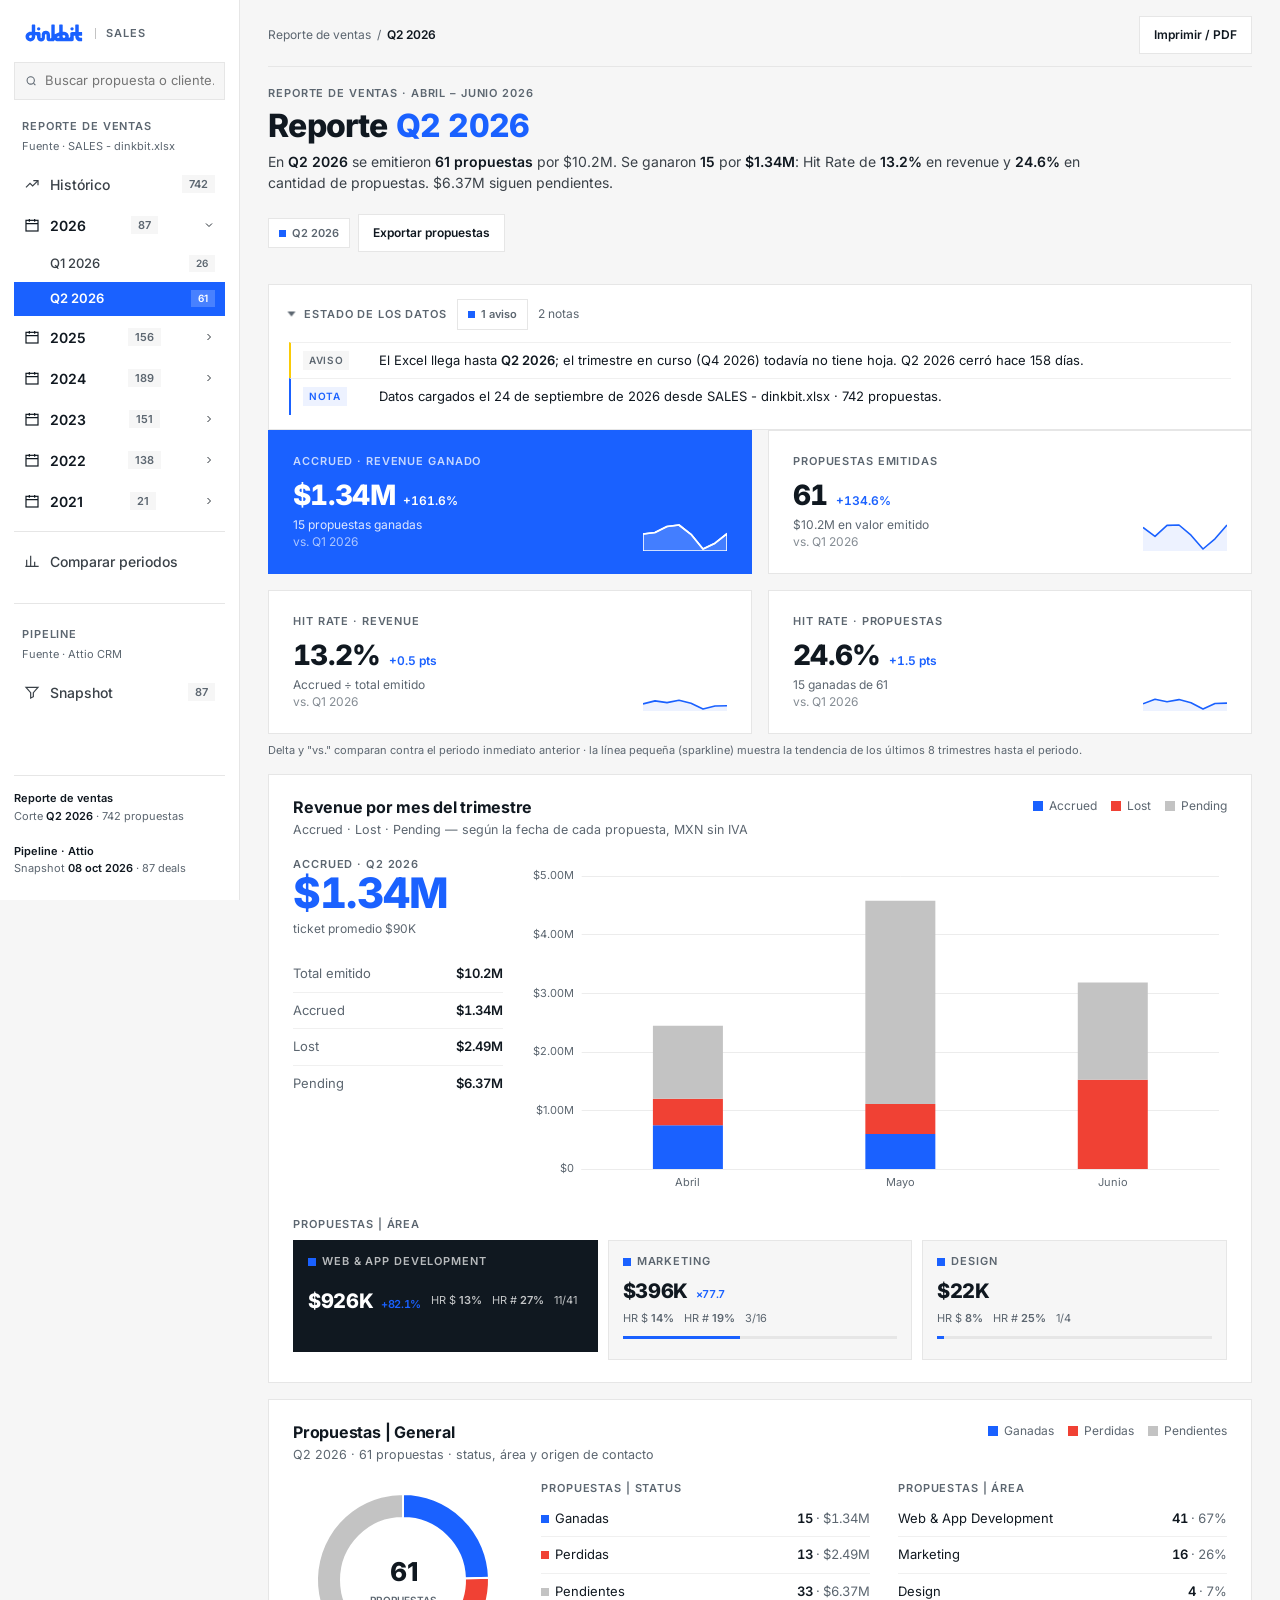
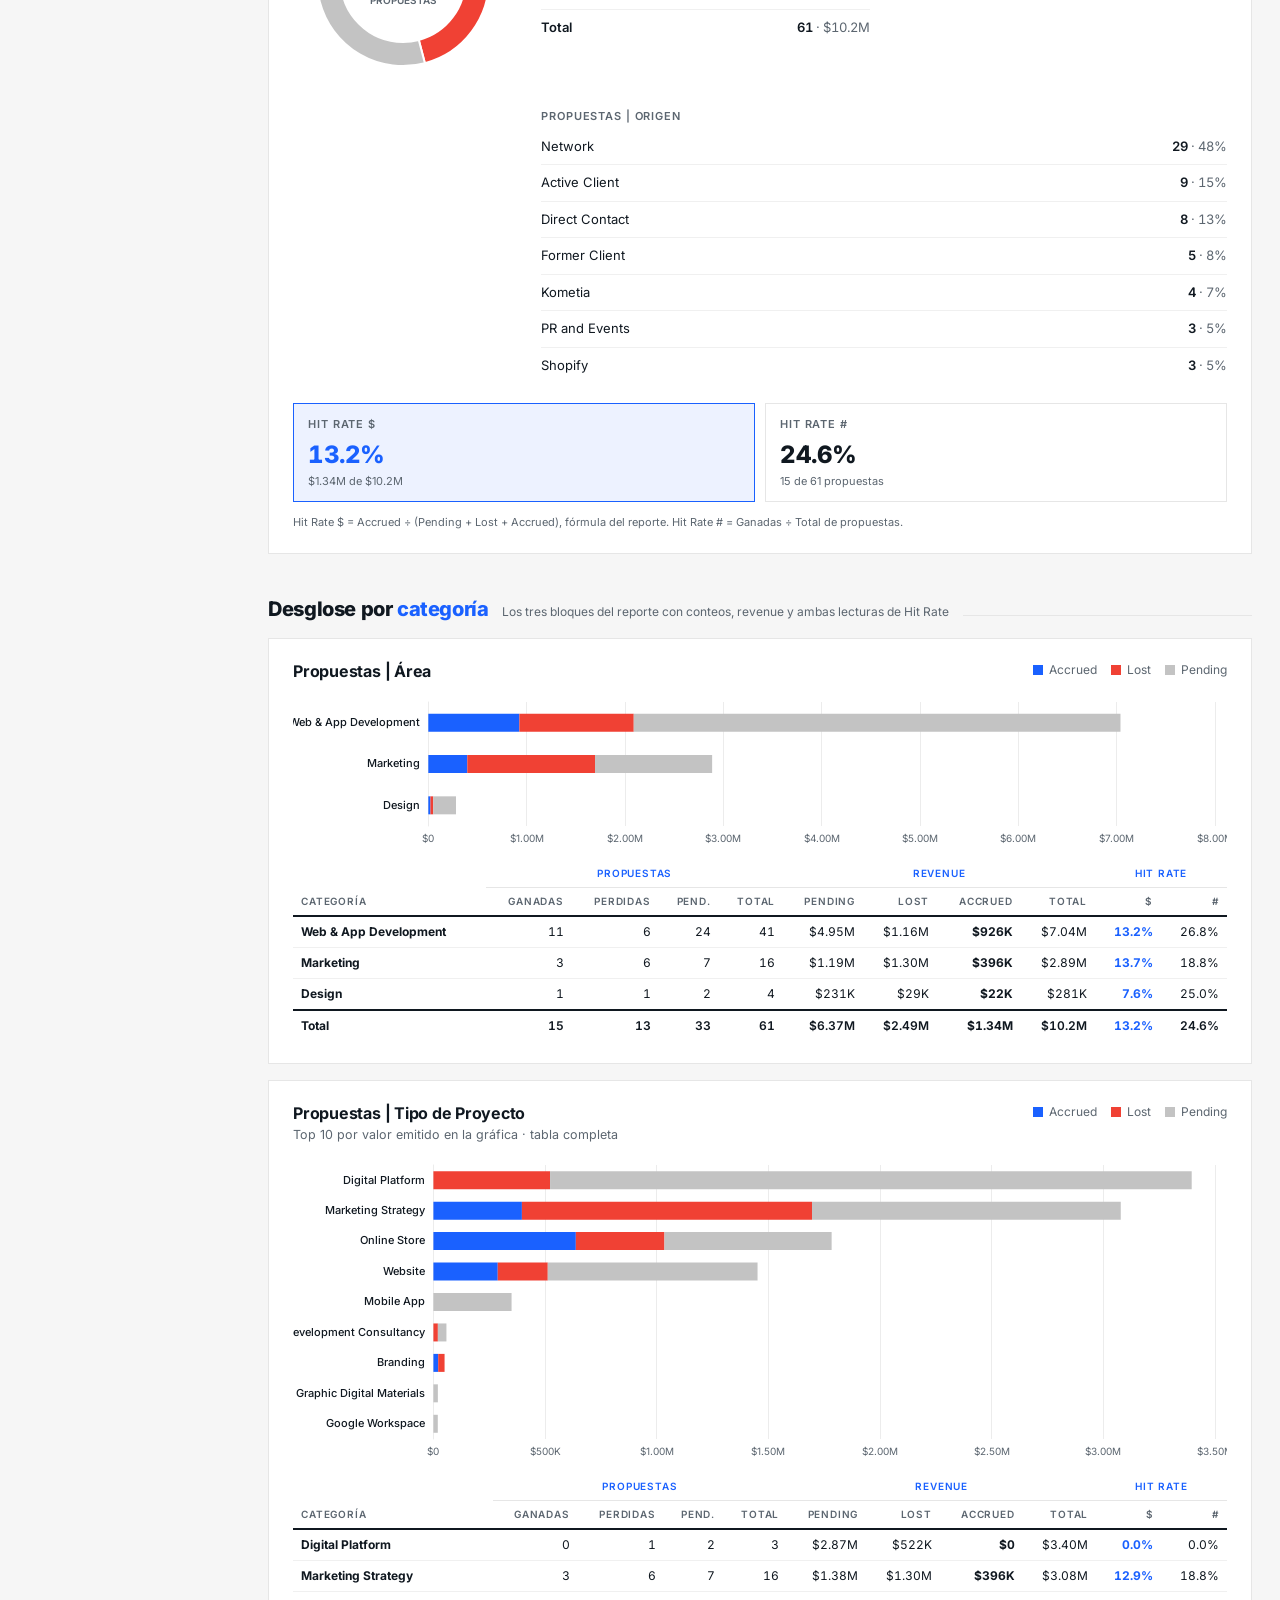
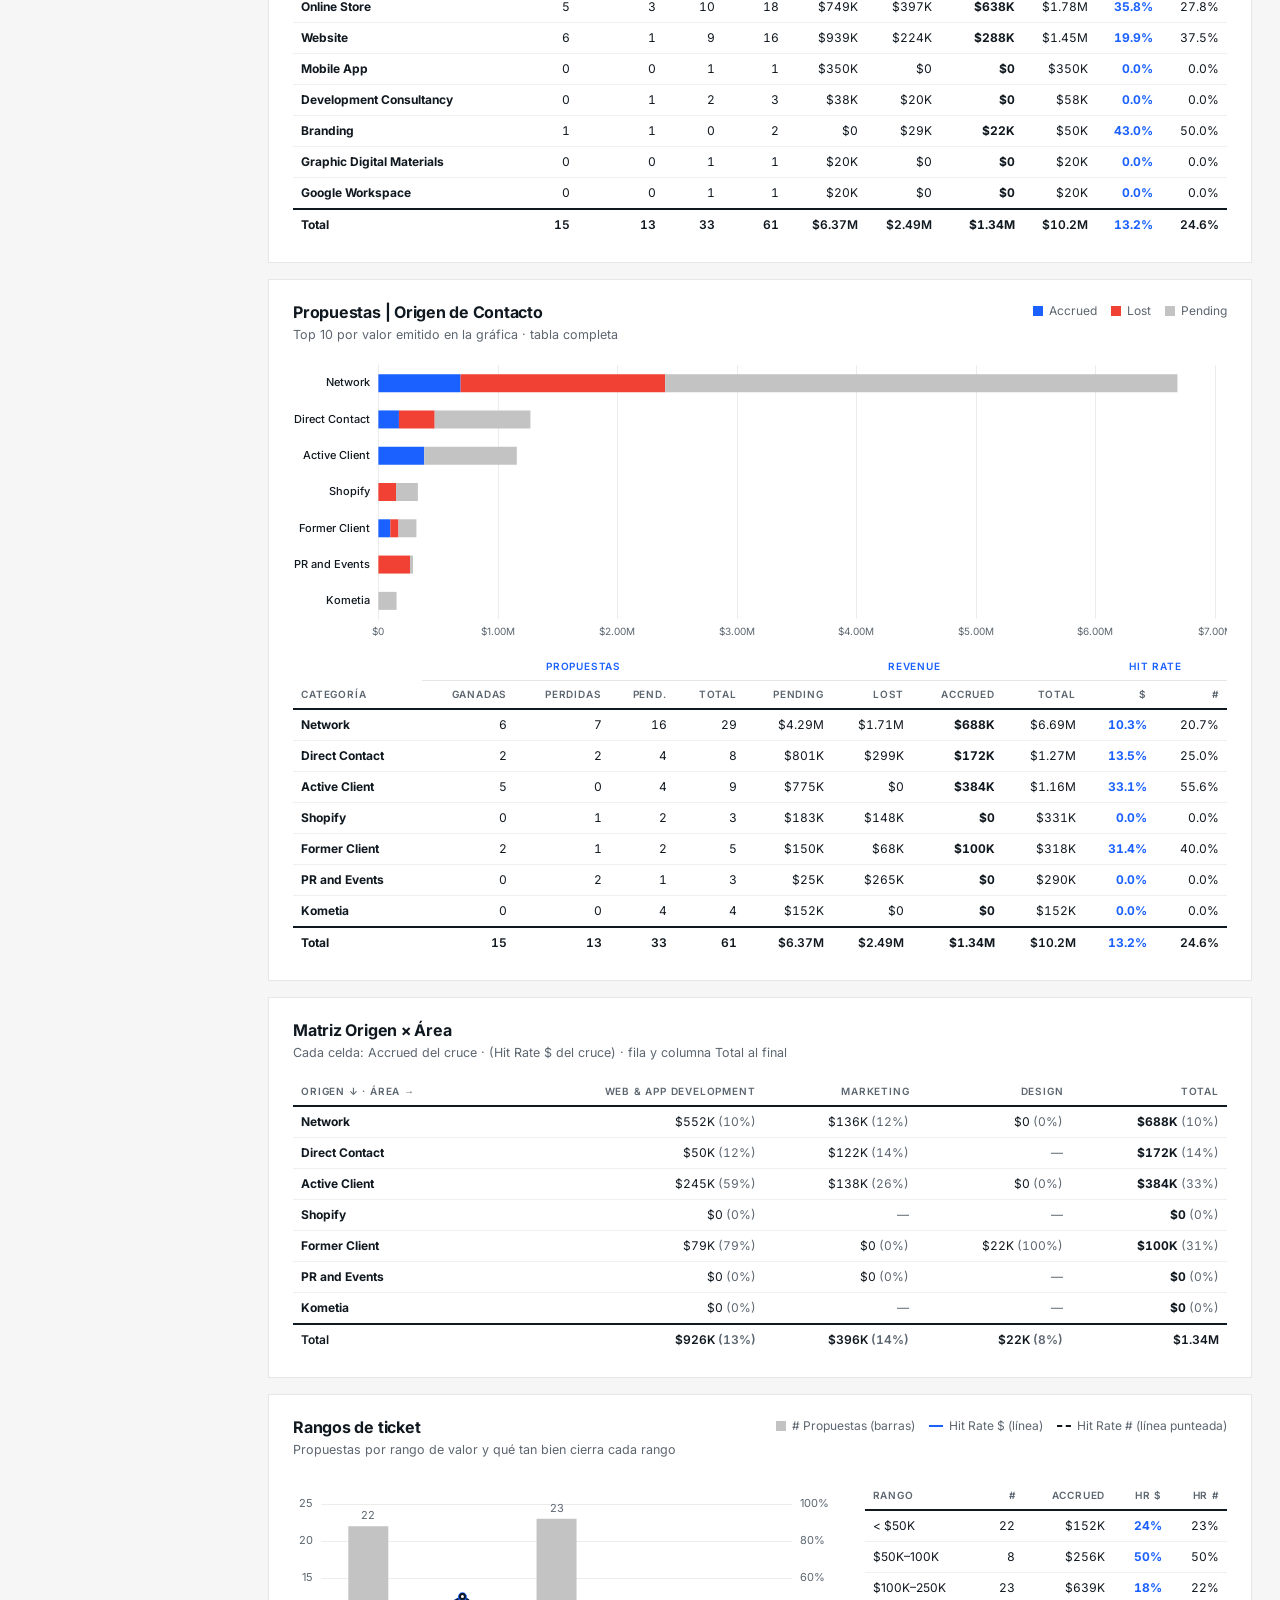
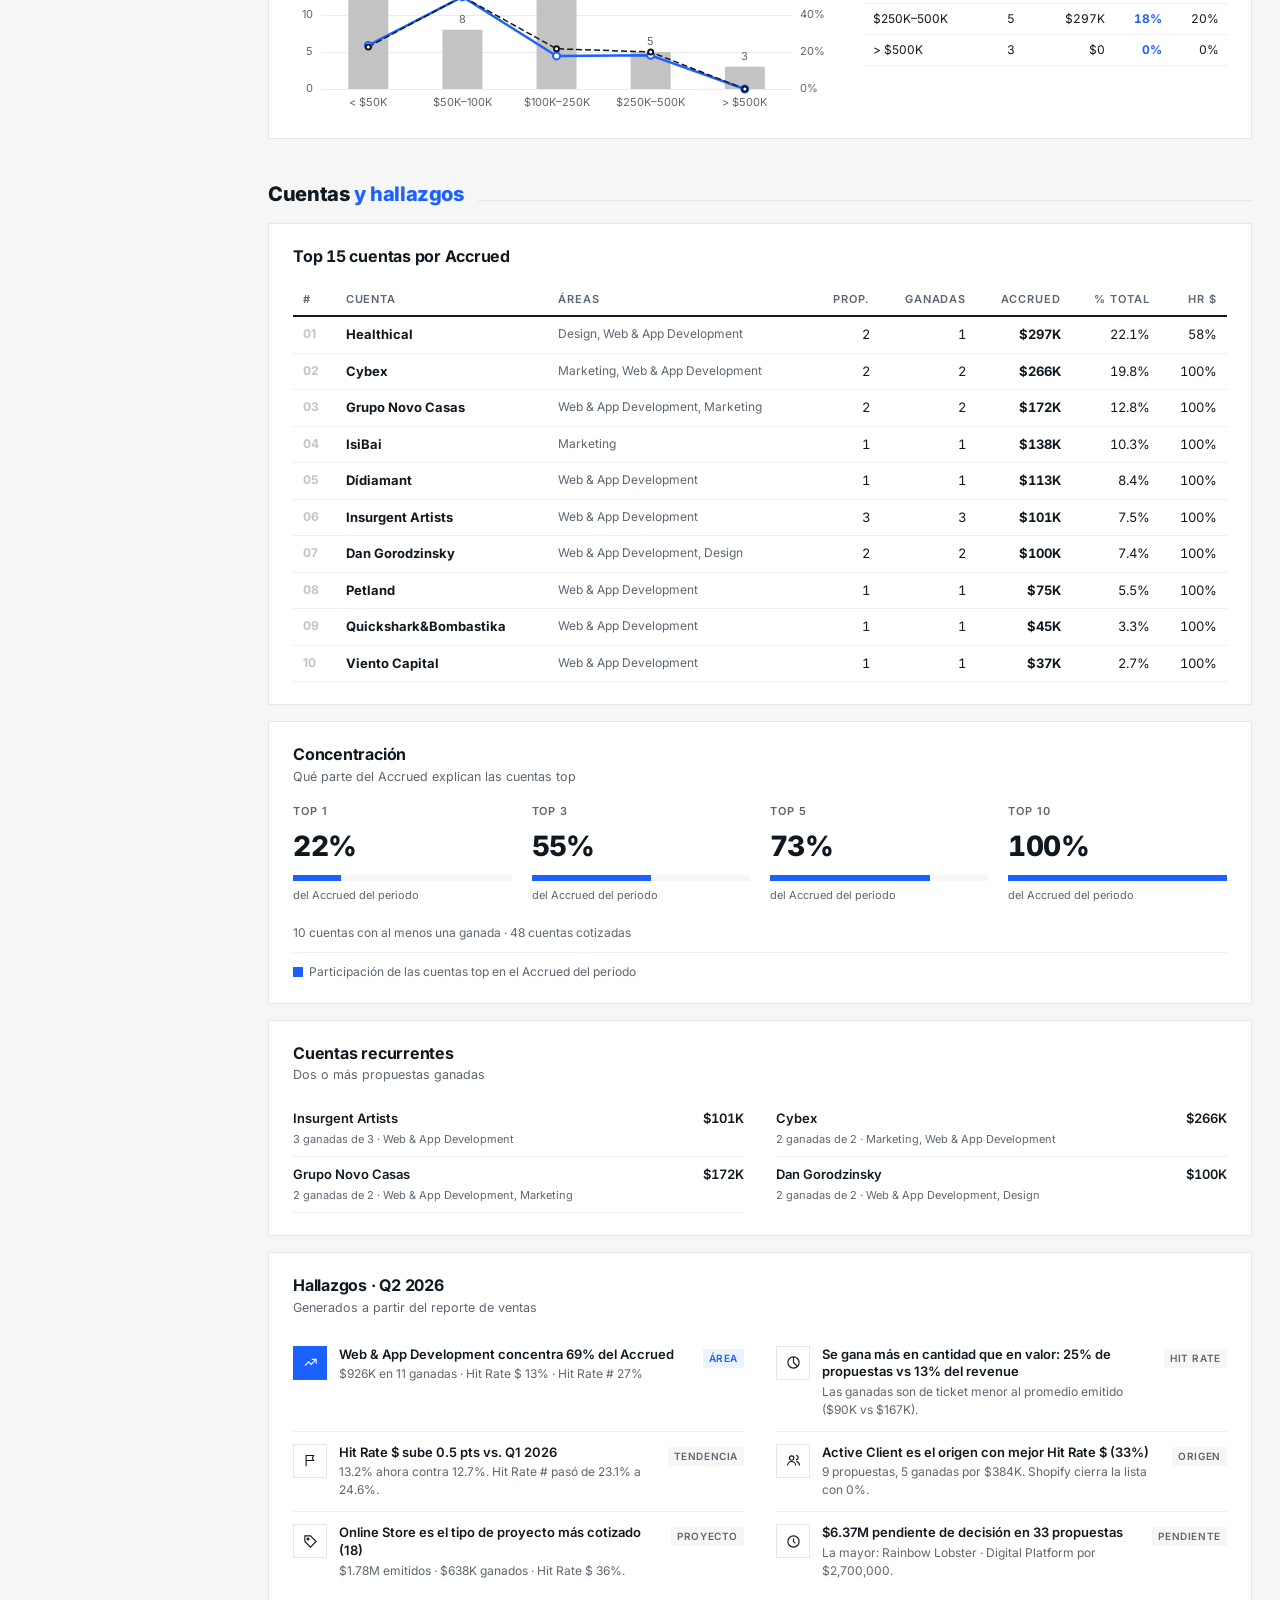
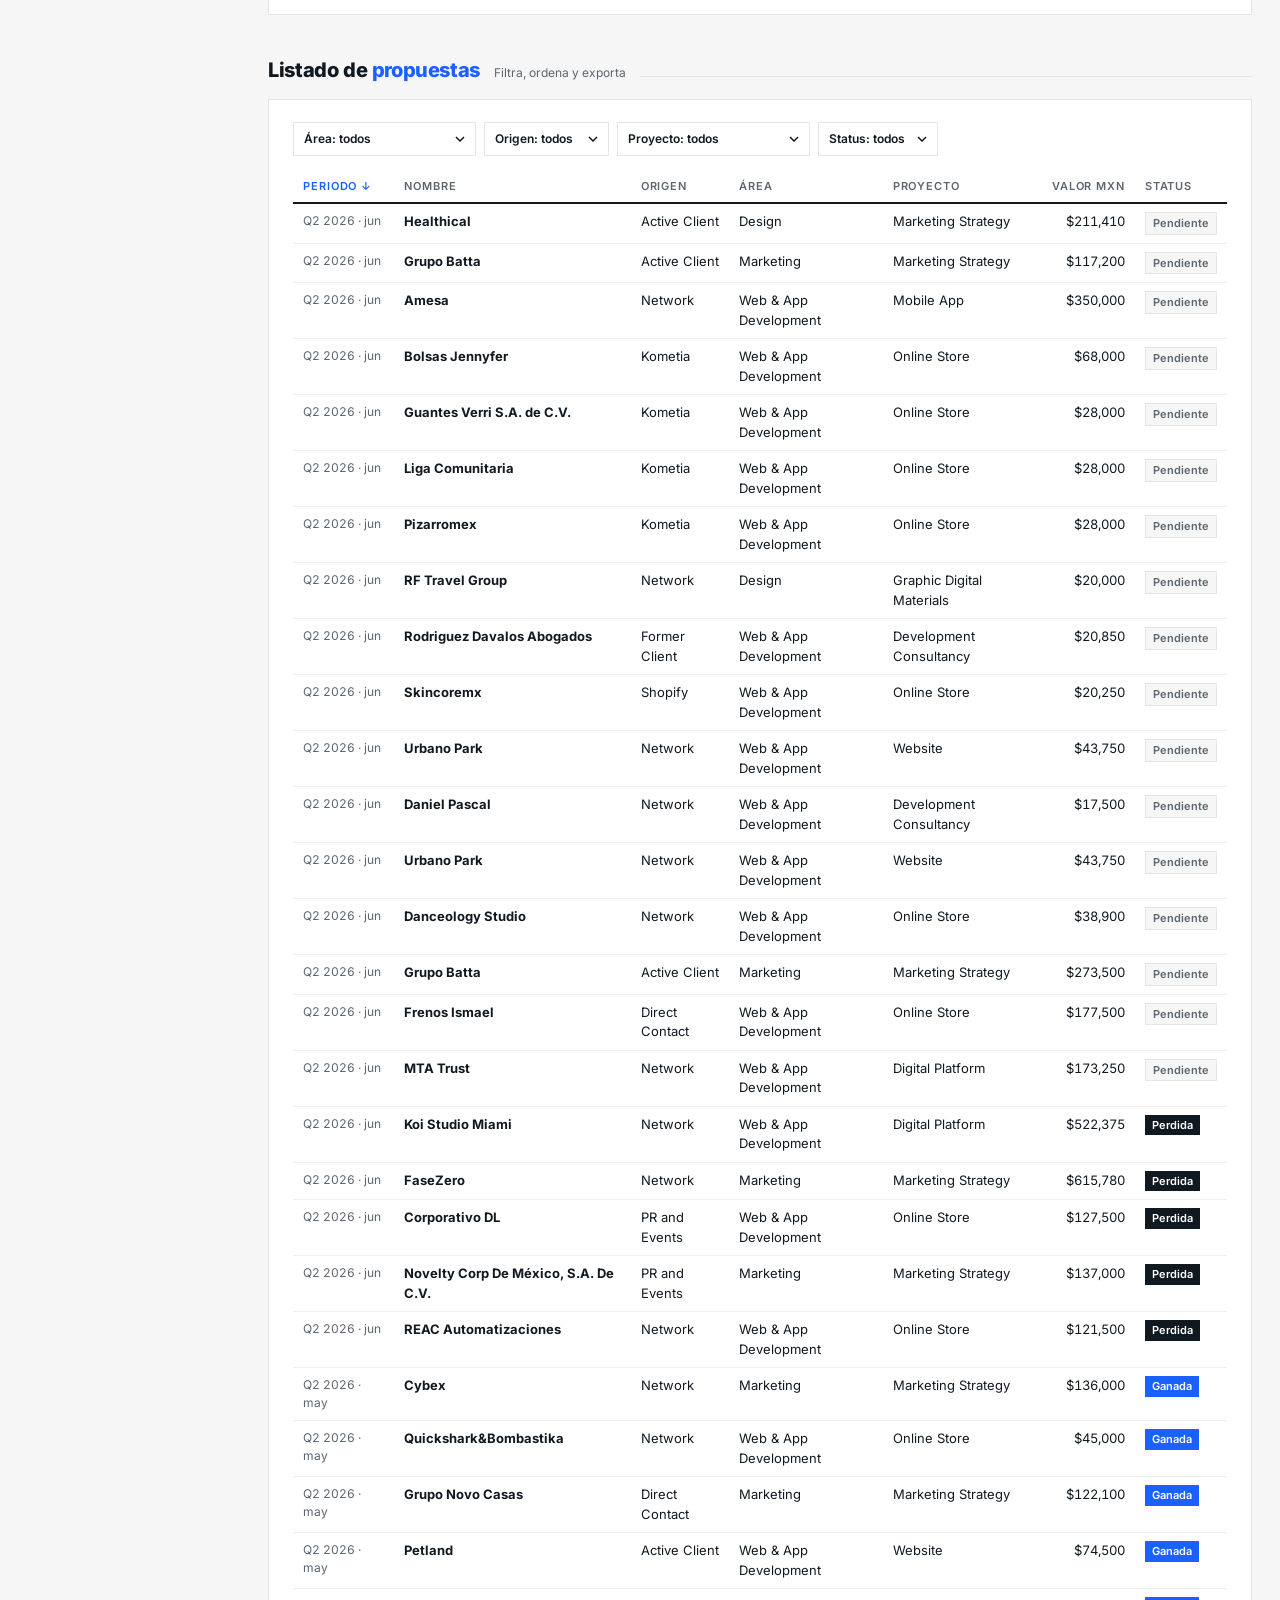
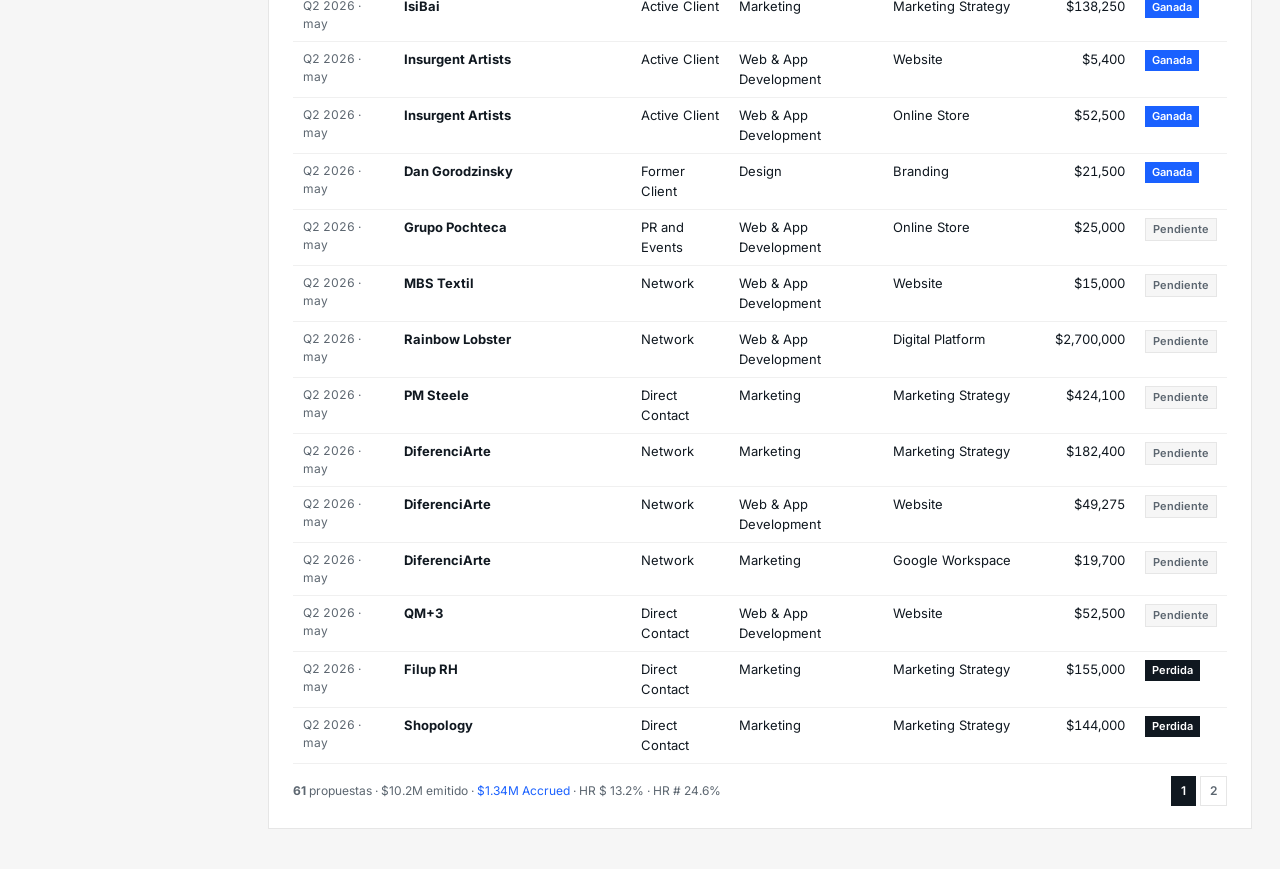
==== dinkbit-dashboard/public/index.html @ 39c9cda4 "Add files via upload" ====
<!DOCTYPE html>
<html lang="es-MX">
<head>
<meta charset="utf-8">
<meta name="viewport" content="width=device-width, initial-scale=1, viewport-fit=cover">
<title>dinkbit · Sales & New Business</title>
<meta name="robots" content="noindex, nofollow">
<script>
/*
* Licensed to the Apache Software Foundation (ASF) under one
* or more contributor license agreements.  See the NOTICE file
* distributed with this work for additional information
* regarding copyright ownership.  The ASF licenses this file
* to you under the Apache License, Version 2.0 (the
* "License"); you may not use this file except in compliance
* with the License.  You may obtain a copy of the License at
*
*   http://www.apache.org/licenses/LICENSE-2.0
*
* Unless required by applicable law or agreed to in writing,
* software distributed under the License is distributed on an
* "AS IS" BASIS, WITHOUT WARRANTIES OR CONDITIONS OF ANY
* KIND, either express or implied.  See the License for the
* specific language governing permissions and limitations
* under the License.
*/

!function(t,e){"object"==typeof exports&&"undefined"!=typeof module?e(exports):"function"==typeof define&&define.amd?define(["exports"],e):e((t="undefined"!=typeof globalThis?globalThis:t||self).echarts={})}(this,(function(t){"use strict";
/*! *****************************************************************************
    Copyright (c) Microsoft Corporation.

    Permission to use, copy, modify, and/or distribute this software for any
    purpose with or without fee is hereby granted.

    THE SOFTWARE IS PROVIDED "AS IS" AND THE AUTHOR DISCLAIMS ALL WARRANTIES WITH
    REGARD TO THIS SOFTWARE INCLUDING ALL IMPLIED WARRANTIES OF MERCHANTABILITY
    AND FITNESS. IN NO EVENT SHALL THE AUTHOR BE LIABLE FOR ANY SPECIAL, DIRECT,
    INDIRECT, OR CONSEQUENTIAL DAMAGES OR ANY DAMAGES WHATSOEVER RESULTING FROM
    LOSS OF USE, DATA OR PROFITS, WHETHER IN AN ACTION OF CONTRACT, NEGLIGENCE OR
    OTHER TORTIOUS ACTION, ARISING OUT OF OR IN CONNECTION WITH THE USE OR
    PERFORMANCE OF THIS SOFTWARE.
    ***************************************************************************** */var e=function(t,n){return e=Object.setPrototypeOf||{__proto__:[]}instanceof Array&&function(t,e){t.__proto__=e}||function(t,e){for(var n in e)Object.prototype.hasOwnProperty.call(e,n)&&(t[n]=e[n])},e(t,n)};function n(t,n){if("function"!=typeof n&&null!==n)throw new TypeError("Class extends value "+String(n)+" is not a constructor or null");function i(){this.constructor=t}e(t,n),t.prototype=null===n?Object.create(n):(i.prototype=n.prototype,new i)}var i=function(){this.firefox=!1,this.ie=!1,this.edge=!1,this.newEdge=!1,this.weChat=!1},r=new function(){this.browser=new i,this.node=!1,this.wxa=!1,this.worker=!1,this.svgSupported=!1,this.touchEventsSupported=!1,this.pointerEventsSupported=!1,this.domSupported=!1,this.transformSupported=!1,this.transform3dSupported=!1,this.hasGlobalWindow="undefined"!=typeof window};"object"==typeof wx&&"function"==typeof wx.getSystemInfoSync?(r.wxa=!0,r.touchEventsSupported=!0):"undefined"==typeof document&&"undefined"!=typeof self?r.worker=!0:"undefined"==typeof navigator||0===navigator.userAgent.indexOf("Node.js")?(r.node=!0,r.svgSupported=!0):function(t,e){var n=e.browser,i=t.match(/Firefox\/([\d.]+)/),r=t.match(/MSIE\s([\d.]+)/)||t.match(/Trident\/.+?rv:(([\d.]+))/),o=t.match(/Edge?\/([\d.]+)/),a=/micromessenger/i.test(t);i&&(n.firefox=!0,n.version=i[1]);r&&(n.ie=!0,n.version=r[1]);o&&(n.edge=!0,n.version=o[1],n.newEdge=+o[1].split(".")[0]>18);a&&(n.weChat=!0);e.svgSupported="undefined"!=typeof SVGRect,e.touchEventsSupported="ontouchstart"in window&&!n.ie&&!n.edge,e.pointerEventsSupported="onpointerdown"in window&&(n.edge||n.ie&&+n.version>=11),e.domSupported="undefined"!=typeof document;var s=document.documentElement.style;e.transform3dSupported=(n.ie&&"transition"in s||n.edge||"WebKitCSSMatrix"in window&&"m11"in new WebKitCSSMatrix||"MozPerspective"in s)&&!("OTransition"in s),e.transformSupported=e.transform3dSupported||n.ie&&+n.version>=9}(navigator.userAgent,r);var o="sans-serif",a="12px "+o;var s,l,u=function(t){var e={};if("undefined"==typeof JSON)return e;for(var n=0;n<t.length;n++){var i=String.fromCharCode(n+32),r=(t.charCodeAt(n)-20)/100;e[i]=r}return e}("007LLmW'55;N0500LLLLLLLLLL00NNNLzWW\\\\WQb\\0FWLg\\bWb\\WQ\\WrWWQ000CL5LLFLL0LL**F*gLLLL5F0LF\\FFF5.5N"),h={createCanvas:function(){return"undefined"!=typeof document&&document.createElement("canvas")},measureText:function(t,e){if(!s){var n=h.createCanvas();s=n&&n.getContext("2d")}if(s)return l!==e&&(l=s.font=e||a),s.measureText(t);t=t||"";var i=/((?:\d+)?\.?\d*)px/.exec(e=e||a),r=i&&+i[1]||12,o=0;if(e.indexOf("mono")>=0)o=r*t.length;else for(var c=0;c<t.length;c++){var p=u[t[c]];o+=null==p?r:p*r}return{width:o}},loadImage:function(t,e,n){var i=new Image;return i.onload=e,i.onerror=n,i.src=t,i}};function c(t){for(var e in h)t[e]&&(h[e]=t[e])}var p=B(["Function","RegExp","Date","Error","CanvasGradient","CanvasPattern","Image","Canvas"],(function(t,e){return t["[object "+e+"]"]=!0,t}),{}),d=B(["Int8","Uint8","Uint8Clamped","Int16","Uint16","Int32","Uint32","Float32","Float64"],(function(t,e){return t["[object "+e+"Array]"]=!0,t}),{}),f=Object.prototype.toString,g=Array.prototype,v=g.forEach,y=g.filter,m=g.slice,_=g.map,x=function(){}.constructor,w=x?x.prototype:null,b="__proto__",S=2311;function M(){return S++}function C(){for(var t=[],e=0;e<arguments.length;e++)t[e]=arguments[e];"undefined"!=typeof console&&console.error.apply(console,t)}function T(t){if(null==t||"object"!=typeof t)return t;var e=t,n=f.call(t);if("[object Array]"===n){if(!ct(t)){e=[];for(var i=0,r=t.length;i<r;i++)e[i]=T(t[i])}}else if(d[n]){if(!ct(t)){var o=t.constructor;if(o.from)e=o.from(t);else{e=new o(t.length);for(i=0,r=t.length;i<r;i++)e[i]=t[i]}}}else if(!p[n]&&!ct(t)&&!$(t))for(var a in e={},t)t.hasOwnProperty(a)&&a!==b&&(e[a]=T(t[a]));return e}function I(t,e,n){if(!j(e)||!j(t))return n?T(e):t;for(var i in e)if(e.hasOwnProperty(i)&&i!==b){var r=t[i],o=e[i];!j(o)||!j(r)||G(o)||G(r)||$(o)||$(r)||q(o)||q(r)||ct(o)||ct(r)?!n&&i in t||(t[i]=T(e[i])):I(r,o,n)}return t}function D(t,e){for(var n=t[0],i=1,r=t.length;i<r;i++)n=I(n,t[i],e);return n}function k(t,e){if(Object.assign)Object.assign(t,e);else for(var n in e)e.hasOwnProperty(n)&&n!==b&&(t[n]=e[n]);return t}function A(t,e,n){for(var i=F(e),r=0;r<i.length;r++){var o=i[r];(n?null!=e[o]:null==t[o])&&(t[o]=e[o])}return t}var P=h.createCanvas;function L(t,e){if(t){if(t.indexOf)return t.indexOf(e);for(var n=0,i=t.length;n<i;n++)if(t[n]===e)return n}return-1}function O(t,e){var n=t.prototype;function i(){}for(var r in i.prototype=e.prototype,t.prototype=new i,n)n.hasOwnProperty(r)&&(t.prototype[r]=n[r]);t.prototype.constructor=t,t.superClass=e}function R(t,e,n){if(t="prototype"in t?t.prototype:t,e="prototype"in e?e.prototype:e,Object.getOwnPropertyNames)for(var i=Object.getOwnPropertyNames(e),r=0;r<i.length;r++){var o=i[r];"constructor"!==o&&(n?null!=e[o]:null==t[o])&&(t[o]=e[o])}else A(t,e,n)}function N(t){return!!t&&("string"!=typeof t&&"number"==typeof t.length)}function z(t,e,n){if(t&&e)if(t.forEach&&t.forEach===v)t.forEach(e,n);else if(t.length===+t.length)for(var i=0,r=t.length;i<r;i++)e.call(n,t[i],i,t);else for(var o in t)t.hasOwnProperty(o)&&e.call(n,t[o],o,t)}function E(t,e,n){if(!t)return[];if(!e)return ot(t);if(t.map&&t.map===_)return t.map(e,n);for(var i=[],r=0,o=t.length;r<o;r++)i.push(e.call(n,t[r],r,t));return i}function B(t,e,n,i){if(t&&e){for(var r=0,o=t.length;r<o;r++)n=e.call(i,n,t[r],r,t);return n}}function V(t,e,n){if(!t)return[];if(!e)return ot(t);if(t.filter&&t.filter===y)return t.filter(e,n);for(var i=[],r=0,o=t.length;r<o;r++)e.call(n,t[r],r,t)&&i.push(t[r]);return i}function F(t){if(!t)return[];if(Object.keys)return Object.keys(t);var e=[];for(var n in t)t.hasOwnProperty(n)&&e.push(n);return e}var H=w&&U(w.bind)?w.call.bind(w.bind):function(t,e){for(var n=[],i=2;i<arguments.length;i++)n[i-2]=arguments[i];return function(){return t.apply(e,n.concat(m.call(arguments)))}};function W(t){for(var e=[],n=1;n<arguments.length;n++)e[n-1]=arguments[n];return function(){return t.apply(this,e.concat(m.call(arguments)))}}function G(t){return Array.isArray?Array.isArray(t):"[object Array]"===f.call(t)}function U(t){return"function"==typeof t}function Z(t){return"string"==typeof t}function Y(t){return"[object String]"===f.call(t)}function X(t){return"number"==typeof t}function j(t){var e=typeof t;return"function"===e||!!t&&"object"===e}function q(t){return!!p[f.call(t)]}function K(t){return!!d[f.call(t)]}function $(t){return"object"==typeof t&&"number"==typeof t.nodeType&&"object"==typeof t.ownerDocument}function Q(t){return null!=t.colorStops}function J(t){return null!=t.image}function tt(t){return"[object RegExp]"===f.call(t)}function et(t){return t!=t}function nt(){for(var t=[],e=0;e<arguments.length;e++)t[e]=arguments[e];for(var n=0,i=t.length;n<i;n++)if(null!=t[n])return t[n]}function it(t,e){return null!=t?t:e}function rt(t,e,n){return null!=t?t:null!=e?e:n}function ot(t){for(var e=[],n=1;n<arguments.length;n++)e[n-1]=arguments[n];return m.apply(t,e)}function at(t){if("number"==typeof t)return[t,t,t,t];var e=t.length;return 2===e?[t[0],t[1],t[0],t[1]]:3===e?[t[0],t[1],t[2],t[1]]:t}function st(t,e){if(!t)throw new Error(e)}function lt(t){return null==t?null:"function"==typeof t.trim?t.trim():t.replace(/^[\s\uFEFF\xA0]+|[\s\uFEFF\xA0]+$/g,"")}var ut="__ec_primitive__";function ht(t){t[ut]=!0}function ct(t){return t[ut]}var pt=function(){function t(){this.data={}}return t.prototype.delete=function(t){var e=this.has(t);return e&&delete this.data[t],e},t.prototype.has=function(t){return this.data.hasOwnProperty(t)},t.prototype.get=function(t){return this.data[t]},t.prototype.set=function(t,e){return this.data[t]=e,this},t.prototype.keys=function(){return F(this.data)},t.prototype.forEach=function(t){var e=this.data;for(var n in e)e.hasOwnProperty(n)&&t(e[n],n)},t}(),dt="function"==typeof Map;var ft=function(){function t(e){var n=G(e);this.data=dt?new Map:new pt;var i=this;function r(t,e){n?i.set(t,e):i.set(e,t)}e instanceof t?e.each(r):e&&z(e,r)}return t.prototype.hasKey=function(t){return this.data.has(t)},t.prototype.get=function(t){return this.data.get(t)},t.prototype.set=function(t,e){return this.data.set(t,e),e},t.prototype.each=function(t,e){this.data.forEach((function(n,i){t.call(e,n,i)}))},t.prototype.keys=function(){var t=this.data.keys();return dt?Array.from(t):t},t.prototype.removeKey=function(t){this.data.delete(t)},t}();function gt(t){return new ft(t)}function vt(t,e){for(var n=new t.constructor(t.length+e.length),i=0;i<t.length;i++)n[i]=t[i];var r=t.length;for(i=0;i<e.length;i++)n[i+r]=e[i];return n}function yt(t,e){var n;if(Object.create)n=Object.create(t);else{var i=function(){};i.prototype=t,n=new i}return e&&k(n,e),n}function mt(t){var e=t.style;e.webkitUserSelect="none",e.userSelect="none",e.webkitTapHighlightColor="rgba(0,0,0,0)",e["-webkit-touch-callout"]="none"}function _t(t,e){return t.hasOwnProperty(e)}function xt(){}var wt=180/Math.PI,bt=Object.freeze({__proto__:null,guid:M,logError:C,clone:T,merge:I,mergeAll:D,extend:k,defaults:A,createCanvas:P,indexOf:L,inherits:O,mixin:R,isArrayLike:N,each:z,map:E,reduce:B,filter:V,find:function(t,e,n){if(t&&e)for(var i=0,r=t.length;i<r;i++)if(e.call(n,t[i],i,t))return t[i]},keys:F,bind:H,curry:W,isArray:G,isFunction:U,isString:Z,isStringSafe:Y,isNumber:X,isObject:j,isBuiltInObject:q,isTypedArray:K,isDom:$,isGradientObject:Q,isImagePatternObject:J,isRegExp:tt,eqNaN:et,retrieve:nt,retrieve2:it,retrieve3:rt,slice:ot,normalizeCssArray:at,assert:st,trim:lt,setAsPrimitive:ht,isPrimitive:ct,HashMap:ft,createHashMap:gt,concatArray:vt,createObject:yt,disableUserSelect:mt,hasOwn:_t,noop:xt,RADIAN_TO_DEGREE:wt});function St(t,e){return null==t&&(t=0),null==e&&(e=0),[t,e]}function Mt(t){return[t[0],t[1]]}function Ct(t,e,n){return t[0]=e[0]+n[0],t[1]=e[1]+n[1],t}function Tt(t,e,n){return t[0]=e[0]-n[0],t[1]=e[1]-n[1],t}function It(t){return Math.sqrt(kt(t))}var Dt=It;function kt(t){return t[0]*t[0]+t[1]*t[1]}var At=kt;function Pt(t,e,n){return t[0]=e[0]*n,t[1]=e[1]*n,t}function Lt(t,e){var n=It(e);return 0===n?(t[0]=0,t[1]=0):(t[0]=e[0]/n,t[1]=e[1]/n),t}function Ot(t,e){return Math.sqrt((t[0]-e[0])*(t[0]-e[0])+(t[1]-e[1])*(t[1]-e[1]))}var Rt=Ot;function Nt(t,e){return(t[0]-e[0])*(t[0]-e[0])+(t[1]-e[1])*(t[1]-e[1])}var zt=Nt;function Et(t,e,n,i){return t[0]=e[0]+i*(n[0]-e[0]),t[1]=e[1]+i*(n[1]-e[1]),t}function Bt(t,e,n){var i=e[0],r=e[1];return t[0]=n[0]*i+n[2]*r+n[4],t[1]=n[1]*i+n[3]*r+n[5],t}function Vt(t,e,n){return t[0]=Math.min(e[0],n[0]),t[1]=Math.min(e[1],n[1]),t}function Ft(t,e,n){return t[0]=Math.max(e[0],n[0]),t[1]=Math.max(e[1],n[1]),t}var Ht=Object.freeze({__proto__:null,create:St,copy:function(t,e){return t[0]=e[0],t[1]=e[1],t},clone:Mt,set:function(t,e,n){return t[0]=e,t[1]=n,t},add:Ct,scaleAndAdd:function(t,e,n,i){return t[0]=e[0]+n[0]*i,t[1]=e[1]+n[1]*i,t},sub:Tt,len:It,length:Dt,lenSquare:kt,lengthSquare:At,mul:function(t,e,n){return t[0]=e[0]*n[0],t[1]=e[1]*n[1],t},div:function(t,e,n){return t[0]=e[0]/n[0],t[1]=e[1]/n[1],t},dot:function(t,e){return t[0]*e[0]+t[1]*e[1]},scale:Pt,normalize:Lt,distance:Ot,dist:Rt,distanceSquare:Nt,distSquare:zt,negate:function(t,e){return t[0]=-e[0],t[1]=-e[1],t},lerp:Et,applyTransform:Bt,min:Vt,max:Ft}),Wt=function(t,e){this.target=t,this.topTarget=e&&e.topTarget},Gt=function(){function t(t){this.handler=t,t.on("mousedown",this._dragStart,this),t.on("mousemove",this._drag,this),t.on("mouseup",this._dragEnd,this)}return t.prototype._dragStart=function(t){for(var e=t.target;e&&!e.draggable;)e=e.parent||e.__hostTarget;e&&(this._draggingTarget=e,e.dragging=!0,this._x=t.offsetX,this._y=t.offsetY,this.handler.dispatchToElement(new Wt(e,t),"dragstart",t.event))},t.prototype._drag=function(t){var e=this._draggingTarget;if(e){var n=t.offsetX,i=t.offsetY,r=n-this._x,o=i-this._y;this._x=n,this._y=i,e.drift(r,o,t),this.handler.dispatchToElement(new Wt(e,t),"drag",t.event);var a=this.handler.findHover(n,i,e).target,s=this._dropTarget;this._dropTarget=a,e!==a&&(s&&a!==s&&this.handler.dispatchToElement(new Wt(s,t),"dragleave",t.event),a&&a!==s&&this.handler.dispatchToElement(new Wt(a,t),"dragenter",t.event))}},t.prototype._dragEnd=function(t){var e=this._draggingTarget;e&&(e.dragging=!1),this.handler.dispatchToElement(new Wt(e,t),"dragend",t.event),this._dropTarget&&this.handler.dispatchToElement(new Wt(this._dropTarget,t),"drop",t.event),this._draggingTarget=null,this._dropTarget=null},t}(),Ut=function(){function t(t){t&&(this._$eventProcessor=t)}return t.prototype.on=function(t,e,n,i){this._$handlers||(this._$handlers={});var r=this._$handlers;if("function"==typeof e&&(i=n,n=e,e=null),!n||!t)return this;var o=this._$eventProcessor;null!=e&&o&&o.normalizeQuery&&(e=o.normalizeQuery(e)),r[t]||(r[t]=[]);for(var a=0;a<r[t].length;a++)if(r[t][a].h===n)return this;var s={h:n,query:e,ctx:i||this,callAtLast:n.zrEventfulCallAtLast},l=r[t].length-1,u=r[t][l];return u&&u.callAtLast?r[t].splice(l,0,s):r[t].push(s),this},t.prototype.isSilent=function(t){var e=this._$handlers;return!e||!e[t]||!e[t].length},t.prototype.off=function(t,e){var n=this._$handlers;if(!n)return this;if(!t)return this._$handlers={},this;if(e){if(n[t]){for(var i=[],r=0,o=n[t].length;r<o;r++)n[t][r].h!==e&&i.push(n[t][r]);n[t]=i}n[t]&&0===n[t].length&&delete n[t]}else delete n[t];return this},t.prototype.trigger=function(t){for(var e=[],n=1;n<arguments.length;n++)e[n-1]=arguments[n];if(!this._$handlers)return this;var i=this._$handlers[t],r=this._$eventProcessor;if(i)for(var o=e.length,a=i.length,s=0;s<a;s++){var l=i[s];if(!r||!r.filter||null==l.query||r.filter(t,l.query))switch(o){case 0:l.h.call(l.ctx);break;case 1:l.h.call(l.ctx,e[0]);break;case 2:l.h.call(l.ctx,e[0],e[1]);break;default:l.h.apply(l.ctx,e)}}return r&&r.afterTrigger&&r.afterTrigger(t),this},t.prototype.triggerWithContext=function(t){for(var e=[],n=1;n<arguments.length;n++)e[n-1]=arguments[n];if(!this._$handlers)return this;var i=this._$handlers[t],r=this._$eventProcessor;if(i)for(var o=e.length,a=e[o-1],s=i.length,l=0;l<s;l++){var u=i[l];if(!r||!r.filter||null==u.query||r.filter(t,u.query))switch(o){case 0:u.h.call(a);break;case 1:u.h.call(a,e[0]);break;case 2:u.h.call(a,e[0],e[1]);break;default:u.h.apply(a,e.slice(1,o-1))}}return r&&r.afterTrigger&&r.afterTrigger(t),this},t}(),Zt=Math.log(2);function Yt(t,e,n,i,r,o){var a=i+"-"+r,s=t.length;if(o.hasOwnProperty(a))return o[a];if(1===e){var l=Math.round(Math.log((1<<s)-1&~r)/Zt);return t[n][l]}for(var u=i|1<<n,h=n+1;i&1<<h;)h++;for(var c=0,p=0,d=0;p<s;p++){var f=1<<p;f&r||(c+=(d%2?-1:1)*t[n][p]*Yt(t,e-1,h,u,r|f,o),d++)}return o[a]=c,c}function Xt(t,e){var n=[[t[0],t[1],1,0,0,0,-e[0]*t[0],-e[0]*t[1]],[0,0,0,t[0],t[1],1,-e[1]*t[0],-e[1]*t[1]],[t[2],t[3],1,0,0,0,-e[2]*t[2],-e[2]*t[3]],[0,0,0,t[2],t[3],1,-e[3]*t[2],-e[3]*t[3]],[t[4],t[5],1,0,0,0,-e[4]*t[4],-e[4]*t[5]],[0,0,0,t[4],t[5],1,-e[5]*t[4],-e[5]*t[5]],[t[6],t[7],1,0,0,0,-e[6]*t[6],-e[6]*t[7]],[0,0,0,t[6],t[7],1,-e[7]*t[6],-e[7]*t[7]]],i={},r=Yt(n,8,0,0,0,i);if(0!==r){for(var o=[],a=0;a<8;a++)for(var s=0;s<8;s++)null==o[s]&&(o[s]=0),o[s]+=((a+s)%2?-1:1)*Yt(n,7,0===a?1:0,1<<a,1<<s,i)/r*e[a];return function(t,e,n){var i=e*o[6]+n*o[7]+1;t[0]=(e*o[0]+n*o[1]+o[2])/i,t[1]=(e*o[3]+n*o[4]+o[5])/i}}}var jt="___zrEVENTSAVED",qt=[];function Kt(t,e,n,i,o){if(e.getBoundingClientRect&&r.domSupported&&!$t(e)){var a=e[jt]||(e[jt]={}),s=function(t,e){var n=e.markers;if(n)return n;n=e.markers=[];for(var i=["left","right"],r=["top","bottom"],o=0;o<4;o++){var a=document.createElement("div"),s=o%2,l=(o>>1)%2;a.style.cssText=["position: absolute","visibility: hidden","padding: 0","margin: 0","border-width: 0","user-select: none","width:0","height:0",i[s]+":0",r[l]+":0",i[1-s]+":auto",r[1-l]+":auto",""].join("!important;"),t.appendChild(a),n.push(a)}return n}(e,a),l=function(t,e,n){for(var i=n?"invTrans":"trans",r=e[i],o=e.srcCoords,a=[],s=[],l=!0,u=0;u<4;u++){var h=t[u].getBoundingClientRect(),c=2*u,p=h.left,d=h.top;a.push(p,d),l=l&&o&&p===o[c]&&d===o[c+1],s.push(t[u].offsetLeft,t[u].offsetTop)}return l&&r?r:(e.srcCoords=a,e[i]=n?Xt(s,a):Xt(a,s))}(s,a,o);if(l)return l(t,n,i),!0}return!1}function $t(t){return"CANVAS"===t.nodeName.toUpperCase()}var Qt=/([&<>"'])/g,Jt={"&":"&amp;","<":"&lt;",">":"&gt;",'"':"&quot;","'":"&#39;"};function te(t){return null==t?"":(t+"").replace(Qt,(function(t,e){return Jt[e]}))}var ee=/^(?:mouse|pointer|contextmenu|drag|drop)|click/,ne=[],ie=r.browser.firefox&&+r.browser.version.split(".")[0]<39;function re(t,e,n,i){return n=n||{},i?oe(t,e,n):ie&&null!=e.layerX&&e.layerX!==e.offsetX?(n.zrX=e.layerX,n.zrY=e.layerY):null!=e.offsetX?(n.zrX=e.offsetX,n.zrY=e.offsetY):oe(t,e,n),n}function oe(t,e,n){if(r.domSupported&&t.getBoundingClientRect){var i=e.clientX,o=e.clientY;if($t(t)){var a=t.getBoundingClientRect();return n.zrX=i-a.left,void(n.zrY=o-a.top)}if(Kt(ne,t,i,o))return n.zrX=ne[0],void(n.zrY=ne[1])}n.zrX=n.zrY=0}function ae(t){return t||window.event}function se(t,e,n){if(null!=(e=ae(e)).zrX)return e;var i=e.type;if(i&&i.indexOf("touch")>=0){var r="touchend"!==i?e.targetTouches[0]:e.changedTouches[0];r&&re(t,r,e,n)}else{re(t,e,e,n);var o=function(t){var e=t.wheelDelta;if(e)return e;var n=t.deltaX,i=t.deltaY;if(null==n||null==i)return e;return 3*(0!==i?Math.abs(i):Math.abs(n))*(i>0?-1:i<0?1:n>0?-1:1)}(e);e.zrDelta=o?o/120:-(e.detail||0)/3}var a=e.button;return null==e.which&&void 0!==a&&ee.test(e.type)&&(e.which=1&a?1:2&a?3:4&a?2:0),e}function le(t,e,n,i){t.addEventListener(e,n,i)}var ue=function(t){t.preventDefault(),t.stopPropagation(),t.cancelBubble=!0};function he(t){return 2===t.which||3===t.which}var ce=function(){function t(){this._track=[]}return t.prototype.recognize=function(t,e,n){return this._doTrack(t,e,n),this._recognize(t)},t.prototype.clear=function(){return this._track.length=0,this},t.prototype._doTrack=function(t,e,n){var i=t.touches;if(i){for(var r={points:[],touches:[],target:e,event:t},o=0,a=i.length;o<a;o++){var s=i[o],l=re(n,s,{});r.points.push([l.zrX,l.zrY]),r.touches.push(s)}this._track.push(r)}},t.prototype._recognize=function(t){for(var e in de)if(de.hasOwnProperty(e)){var n=de[e](this._track,t);if(n)return n}},t}();function pe(t){var e=t[1][0]-t[0][0],n=t[1][1]-t[0][1];return Math.sqrt(e*e+n*n)}var de={pinch:function(t,e){var n=t.length;if(n){var i,r=(t[n-1]||{}).points,o=(t[n-2]||{}).points||r;if(o&&o.length>1&&r&&r.length>1){var a=pe(r)/pe(o);!isFinite(a)&&(a=1),e.pinchScale=a;var s=[((i=r)[0][0]+i[1][0])/2,(i[0][1]+i[1][1])/2];return e.pinchX=s[0],e.pinchY=s[1],{type:"pinch",target:t[0].target,event:e}}}}};function fe(){return[1,0,0,1,0,0]}function ge(t){return t[0]=1,t[1]=0,t[2]=0,t[3]=1,t[4]=0,t[5]=0,t}function ve(t,e){return t[0]=e[0],t[1]=e[1],t[2]=e[2],t[3]=e[3],t[4]=e[4],t[5]=e[5],t}function ye(t,e,n){var i=e[0]*n[0]+e[2]*n[1],r=e[1]*n[0]+e[3]*n[1],o=e[0]*n[2]+e[2]*n[3],a=e[1]*n[2]+e[3]*n[3],s=e[0]*n[4]+e[2]*n[5]+e[4],l=e[1]*n[4]+e[3]*n[5]+e[5];return t[0]=i,t[1]=r,t[2]=o,t[3]=a,t[4]=s,t[5]=l,t}function me(t,e,n){return t[0]=e[0],t[1]=e[1],t[2]=e[2],t[3]=e[3],t[4]=e[4]+n[0],t[5]=e[5]+n[1],t}function _e(t,e,n,i){void 0===i&&(i=[0,0]);var r=e[0],o=e[2],a=e[4],s=e[1],l=e[3],u=e[5],h=Math.sin(n),c=Math.cos(n);return t[0]=r*c+s*h,t[1]=-r*h+s*c,t[2]=o*c+l*h,t[3]=-o*h+c*l,t[4]=c*(a-i[0])+h*(u-i[1])+i[0],t[5]=c*(u-i[1])-h*(a-i[0])+i[1],t}function xe(t,e,n){var i=n[0],r=n[1];return t[0]=e[0]*i,t[1]=e[1]*r,t[2]=e[2]*i,t[3]=e[3]*r,t[4]=e[4]*i,t[5]=e[5]*r,t}function we(t,e){var n=e[0],i=e[2],r=e[4],o=e[1],a=e[3],s=e[5],l=n*a-o*i;return l?(l=1/l,t[0]=a*l,t[1]=-o*l,t[2]=-i*l,t[3]=n*l,t[4]=(i*s-a*r)*l,t[5]=(o*r-n*s)*l,t):null}var be=Object.freeze({__proto__:null,create:fe,identity:ge,copy:ve,mul:ye,translate:me,rotate:_e,scale:xe,invert:we,clone:function(t){var e=[1,0,0,1,0,0];return ve(e,t),e}}),Se=function(){function t(t,e){this.x=t||0,this.y=e||0}return t.prototype.copy=function(t){return this.x=t.x,this.y=t.y,this},t.prototype.clone=function(){return new t(this.x,this.y)},t.prototype.set=function(t,e){return this.x=t,this.y=e,this},t.prototype.equal=function(t){return t.x===this.x&&t.y===this.y},t.prototype.add=function(t){return this.x+=t.x,this.y+=t.y,this},t.prototype.scale=function(t){this.x*=t,this.y*=t},t.prototype.scaleAndAdd=function(t,e){this.x+=t.x*e,this.y+=t.y*e},t.prototype.sub=function(t){return this.x-=t.x,this.y-=t.y,this},t.prototype.dot=function(t){return this.x*t.x+this.y*t.y},t.prototype.len=function(){return Math.sqrt(this.x*this.x+this.y*this.y)},t.prototype.lenSquare=function(){return this.x*this.x+this.y*this.y},t.prototype.normalize=function(){var t=this.len();return this.x/=t,this.y/=t,this},t.prototype.distance=function(t){var e=this.x-t.x,n=this.y-t.y;return Math.sqrt(e*e+n*n)},t.prototype.distanceSquare=function(t){var e=this.x-t.x,n=this.y-t.y;return e*e+n*n},t.prototype.negate=function(){return this.x=-this.x,this.y=-this.y,this},t.prototype.transform=function(t){if(t){var e=this.x,n=this.y;return this.x=t[0]*e+t[2]*n+t[4],this.y=t[1]*e+t[3]*n+t[5],this}},t.prototype.toArray=function(t){return t[0]=this.x,t[1]=this.y,t},t.prototype.fromArray=function(t){this.x=t[0],this.y=t[1]},t.set=function(t,e,n){t.x=e,t.y=n},t.copy=function(t,e){t.x=e.x,t.y=e.y},t.len=function(t){return Math.sqrt(t.x*t.x+t.y*t.y)},t.lenSquare=function(t){return t.x*t.x+t.y*t.y},t.dot=function(t,e){return t.x*e.x+t.y*e.y},t.add=function(t,e,n){t.x=e.x+n.x,t.y=e.y+n.y},t.sub=function(t,e,n){t.x=e.x-n.x,t.y=e.y-n.y},t.scale=function(t,e,n){t.x=e.x*n,t.y=e.y*n},t.scaleAndAdd=function(t,e,n,i){t.x=e.x+n.x*i,t.y=e.y+n.y*i},t.lerp=function(t,e,n,i){var r=1-i;t.x=r*e.x+i*n.x,t.y=r*e.y+i*n.y},t}(),Me=Math.min,Ce=Math.max,Te=new Se,Ie=new Se,De=new Se,ke=new Se,Ae=new Se,Pe=new Se,Le=function(){function t(t,e,n,i){n<0&&(t+=n,n=-n),i<0&&(e+=i,i=-i),this.x=t,this.y=e,this.width=n,this.height=i}return t.prototype.union=function(t){var e=Me(t.x,this.x),n=Me(t.y,this.y);isFinite(this.x)&&isFinite(this.width)?this.width=Ce(t.x+t.width,this.x+this.width)-e:this.width=t.width,isFinite(this.y)&&isFinite(this.height)?this.height=Ce(t.y+t.height,this.y+this.height)-n:this.height=t.height,this.x=e,this.y=n},t.prototype.applyTransform=function(e){t.applyTransform(this,this,e)},t.prototype.calculateTransform=function(t){var e=this,n=t.width/e.width,i=t.height/e.height,r=[1,0,0,1,0,0];return me(r,r,[-e.x,-e.y]),xe(r,r,[n,i]),me(r,r,[t.x,t.y]),r},t.prototype.intersect=function(e,n){if(!e)return!1;e instanceof t||(e=t.create(e));var i=this,r=i.x,o=i.x+i.width,a=i.y,s=i.y+i.height,l=e.x,u=e.x+e.width,h=e.y,c=e.y+e.height,p=!(o<l||u<r||s<h||c<a);if(n){var d=1/0,f=0,g=Math.abs(o-l),v=Math.abs(u-r),y=Math.abs(s-h),m=Math.abs(c-a),_=Math.min(g,v),x=Math.min(y,m);o<l||u<r?_>f&&(f=_,g<v?Se.set(Pe,-g,0):Se.set(Pe,v,0)):_<d&&(d=_,g<v?Se.set(Ae,g,0):Se.set(Ae,-v,0)),s<h||c<a?x>f&&(f=x,y<m?Se.set(Pe,0,-y):Se.set(Pe,0,m)):_<d&&(d=_,y<m?Se.set(Ae,0,y):Se.set(Ae,0,-m))}return n&&Se.copy(n,p?Ae:Pe),p},t.prototype.contain=function(t,e){var n=this;return t>=n.x&&t<=n.x+n.width&&e>=n.y&&e<=n.y+n.height},t.prototype.clone=function(){return new t(this.x,this.y,this.width,this.height)},t.prototype.copy=function(e){t.copy(this,e)},t.prototype.plain=function(){return{x:this.x,y:this.y,width:this.width,height:this.height}},t.prototype.isFinite=function(){return isFinite(this.x)&&isFinite(this.y)&&isFinite(this.width)&&isFinite(this.height)},t.prototype.isZero=function(){return 0===this.width||0===this.height},t.create=function(e){return new t(e.x,e.y,e.width,e.height)},t.copy=function(t,e){t.x=e.x,t.y=e.y,t.width=e.width,t.height=e.height},t.applyTransform=function(e,n,i){if(i){if(i[1]<1e-5&&i[1]>-1e-5&&i[2]<1e-5&&i[2]>-1e-5){var r=i[0],o=i[3],a=i[4],s=i[5];return e.x=n.x*r+a,e.y=n.y*o+s,e.width=n.width*r,e.height=n.height*o,e.width<0&&(e.x+=e.width,e.width=-e.width),void(e.height<0&&(e.y+=e.height,e.height=-e.height))}Te.x=De.x=n.x,Te.y=ke.y=n.y,Ie.x=ke.x=n.x+n.width,Ie.y=De.y=n.y+n.height,Te.transform(i),ke.transform(i),Ie.transform(i),De.transform(i),e.x=Me(Te.x,Ie.x,De.x,ke.x),e.y=Me(Te.y,Ie.y,De.y,ke.y);var l=Ce(Te.x,Ie.x,De.x,ke.x),u=Ce(Te.y,Ie.y,De.y,ke.y);e.width=l-e.x,e.height=u-e.y}else e!==n&&t.copy(e,n)},t}(),Oe="silent";function Re(){ue(this.event)}var Ne=function(t){function e(){var e=null!==t&&t.apply(this,arguments)||this;return e.handler=null,e}return n(e,t),e.prototype.dispose=function(){},e.prototype.setCursor=function(){},e}(Ut),ze=function(t,e){this.x=t,this.y=e},Ee=["click","dblclick","mousewheel","mouseout","mouseup","mousedown","mousemove","contextmenu"],Be=new Le(0,0,0,0),Ve=function(t){function e(e,n,i,r,o){var a=t.call(this)||this;return a._hovered=new ze(0,0),a.storage=e,a.painter=n,a.painterRoot=r,a._pointerSize=o,i=i||new Ne,a.proxy=null,a.setHandlerProxy(i),a._draggingMgr=new Gt(a),a}return n(e,t),e.prototype.setHandlerProxy=function(t){this.proxy&&this.proxy.dispose(),t&&(z(Ee,(function(e){t.on&&t.on(e,this[e],this)}),this),t.handler=this),this.proxy=t},e.prototype.mousemove=function(t){var e=t.zrX,n=t.zrY,i=We(this,e,n),r=this._hovered,o=r.target;o&&!o.__zr&&(o=(r=this.findHover(r.x,r.y)).target);var a=this._hovered=i?new ze(e,n):this.findHover(e,n),s=a.target,l=this.proxy;l.setCursor&&l.setCursor(s?s.cursor:"default"),o&&s!==o&&this.dispatchToElement(r,"mouseout",t),this.dispatchToElement(a,"mousemove",t),s&&s!==o&&this.dispatchToElement(a,"mouseover",t)},e.prototype.mouseout=function(t){var e=t.zrEventControl;"only_globalout"!==e&&this.dispatchToElement(this._hovered,"mouseout",t),"no_globalout"!==e&&this.trigger("globalout",{type:"globalout",event:t})},e.prototype.resize=function(){this._hovered=new ze(0,0)},e.prototype.dispatch=function(t,e){var n=this[t];n&&n.call(this,e)},e.prototype.dispose=function(){this.proxy.dispose(),this.storage=null,this.proxy=null,this.painter=null},e.prototype.setCursorStyle=function(t){var e=this.proxy;e.setCursor&&e.setCursor(t)},e.prototype.dispatchToElement=function(t,e,n){var i=(t=t||{}).target;if(!i||!i.silent){for(var r="on"+e,o=function(t,e,n){return{type:t,event:n,target:e.target,topTarget:e.topTarget,cancelBubble:!1,offsetX:n.zrX,offsetY:n.zrY,gestureEvent:n.gestureEvent,pinchX:n.pinchX,pinchY:n.pinchY,pinchScale:n.pinchScale,wheelDelta:n.zrDelta,zrByTouch:n.zrByTouch,which:n.which,stop:Re}}(e,t,n);i&&(i[r]&&(o.cancelBubble=!!i[r].call(i,o)),i.trigger(e,o),i=i.__hostTarget?i.__hostTarget:i.parent,!o.cancelBubble););o.cancelBubble||(this.trigger(e,o),this.painter&&this.painter.eachOtherLayer&&this.painter.eachOtherLayer((function(t){"function"==typeof t[r]&&t[r].call(t,o),t.trigger&&t.trigger(e,o)})))}},e.prototype.findHover=function(t,e,n){var i=this.storage.getDisplayList(),r=new ze(t,e);if(He(i,r,t,e,n),this._pointerSize&&!r.target){for(var o=[],a=this._pointerSize,s=a/2,l=new Le(t-s,e-s,a,a),u=i.length-1;u>=0;u--){var h=i[u];h===n||h.ignore||h.ignoreCoarsePointer||h.parent&&h.parent.ignoreCoarsePointer||(Be.copy(h.getBoundingRect()),h.transform&&Be.applyTransform(h.transform),Be.intersect(l)&&o.push(h))}if(o.length)for(var c=Math.PI/12,p=2*Math.PI,d=0;d<s;d+=4)for(var f=0;f<p;f+=c){if(He(o,r,t+d*Math.cos(f),e+d*Math.sin(f),n),r.target)return r}}return r},e.prototype.processGesture=function(t,e){this._gestureMgr||(this._gestureMgr=new ce);var n=this._gestureMgr;"start"===e&&n.clear();var i=n.recognize(t,this.findHover(t.zrX,t.zrY,null).target,this.proxy.dom);if("end"===e&&n.clear(),i){var r=i.type;t.gestureEvent=r;var o=new ze;o.target=i.target,this.dispatchToElement(o,r,i.event)}},e}(Ut);function Fe(t,e,n){if(t[t.rectHover?"rectContain":"contain"](e,n)){for(var i=t,r=void 0,o=!1;i;){if(i.ignoreClip&&(o=!0),!o){var a=i.getClipPath();if(a&&!a.contain(e,n))return!1}i.silent&&(r=!0);var s=i.__hostTarget;i=s||i.parent}return!r||Oe}return!1}function He(t,e,n,i,r){for(var o=t.length-1;o>=0;o--){var a=t[o],s=void 0;if(a!==r&&!a.ignore&&(s=Fe(a,n,i))&&(!e.topTarget&&(e.topTarget=a),s!==Oe)){e.target=a;break}}}function We(t,e,n){var i=t.painter;return e<0||e>i.getWidth()||n<0||n>i.getHeight()}z(["click","mousedown","mouseup","mousewheel","dblclick","contextmenu"],(function(t){Ve.prototype[t]=function(e){var n,i,r=e.zrX,o=e.zrY,a=We(this,r,o);if("mouseup"===t&&a||(i=(n=this.findHover(r,o)).target),"mousedown"===t)this._downEl=i,this._downPoint=[e.zrX,e.zrY],this._upEl=i;else if("mouseup"===t)this._upEl=i;else if("click"===t){if(this._downEl!==this._upEl||!this._downPoint||Rt(this._downPoint,[e.zrX,e.zrY])>4)return;this._downPoint=null}this.dispatchToElement(n,t,e)}}));function Ge(t,e,n,i){var r=e+1;if(r===n)return 1;if(i(t[r++],t[e])<0){for(;r<n&&i(t[r],t[r-1])<0;)r++;!function(t,e,n){n--;for(;e<n;){var i=t[e];t[e++]=t[n],t[n--]=i}}(t,e,r)}else for(;r<n&&i(t[r],t[r-1])>=0;)r++;return r-e}function Ue(t,e,n,i,r){for(i===e&&i++;i<n;i++){for(var o,a=t[i],s=e,l=i;s<l;)r(a,t[o=s+l>>>1])<0?l=o:s=o+1;var u=i-s;switch(u){case 3:t[s+3]=t[s+2];case 2:t[s+2]=t[s+1];case 1:t[s+1]=t[s];break;default:for(;u>0;)t[s+u]=t[s+u-1],u--}t[s]=a}}function Ze(t,e,n,i,r,o){var a=0,s=0,l=1;if(o(t,e[n+r])>0){for(s=i-r;l<s&&o(t,e[n+r+l])>0;)a=l,(l=1+(l<<1))<=0&&(l=s);l>s&&(l=s),a+=r,l+=r}else{for(s=r+1;l<s&&o(t,e[n+r-l])<=0;)a=l,(l=1+(l<<1))<=0&&(l=s);l>s&&(l=s);var u=a;a=r-l,l=r-u}for(a++;a<l;){var h=a+(l-a>>>1);o(t,e[n+h])>0?a=h+1:l=h}return l}function Ye(t,e,n,i,r,o){var a=0,s=0,l=1;if(o(t,e[n+r])<0){for(s=r+1;l<s&&o(t,e[n+r-l])<0;)a=l,(l=1+(l<<1))<=0&&(l=s);l>s&&(l=s);var u=a;a=r-l,l=r-u}else{for(s=i-r;l<s&&o(t,e[n+r+l])>=0;)a=l,(l=1+(l<<1))<=0&&(l=s);l>s&&(l=s),a+=r,l+=r}for(a++;a<l;){var h=a+(l-a>>>1);o(t,e[n+h])<0?l=h:a=h+1}return l}function Xe(t,e){var n,i,r=7,o=0,a=[];function s(s){var l=n[s],u=i[s],h=n[s+1],c=i[s+1];i[s]=u+c,s===o-3&&(n[s+1]=n[s+2],i[s+1]=i[s+2]),o--;var p=Ye(t[h],t,l,u,0,e);l+=p,0!==(u-=p)&&0!==(c=Ze(t[l+u-1],t,h,c,c-1,e))&&(u<=c?function(n,i,o,s){var l=0;for(l=0;l<i;l++)a[l]=t[n+l];var u=0,h=o,c=n;if(t[c++]=t[h++],0==--s){for(l=0;l<i;l++)t[c+l]=a[u+l];return}if(1===i){for(l=0;l<s;l++)t[c+l]=t[h+l];return void(t[c+s]=a[u])}var p,d,f,g=r;for(;;){p=0,d=0,f=!1;do{if(e(t[h],a[u])<0){if(t[c++]=t[h++],d++,p=0,0==--s){f=!0;break}}else if(t[c++]=a[u++],p++,d=0,1==--i){f=!0;break}}while((p|d)<g);if(f)break;do{if(0!==(p=Ye(t[h],a,u,i,0,e))){for(l=0;l<p;l++)t[c+l]=a[u+l];if(c+=p,u+=p,(i-=p)<=1){f=!0;break}}if(t[c++]=t[h++],0==--s){f=!0;break}if(0!==(d=Ze(a[u],t,h,s,0,e))){for(l=0;l<d;l++)t[c+l]=t[h+l];if(c+=d,h+=d,0===(s-=d)){f=!0;break}}if(t[c++]=a[u++],1==--i){f=!0;break}g--}while(p>=7||d>=7);if(f)break;g<0&&(g=0),g+=2}if((r=g)<1&&(r=1),1===i){for(l=0;l<s;l++)t[c+l]=t[h+l];t[c+s]=a[u]}else{if(0===i)throw new Error;for(l=0;l<i;l++)t[c+l]=a[u+l]}}(l,u,h,c):function(n,i,o,s){var l=0;for(l=0;l<s;l++)a[l]=t[o+l];var u=n+i-1,h=s-1,c=o+s-1,p=0,d=0;if(t[c--]=t[u--],0==--i){for(p=c-(s-1),l=0;l<s;l++)t[p+l]=a[l];return}if(1===s){for(d=(c-=i)+1,p=(u-=i)+1,l=i-1;l>=0;l--)t[d+l]=t[p+l];return void(t[c]=a[h])}var f=r;for(;;){var g=0,v=0,y=!1;do{if(e(a[h],t[u])<0){if(t[c--]=t[u--],g++,v=0,0==--i){y=!0;break}}else if(t[c--]=a[h--],v++,g=0,1==--s){y=!0;break}}while((g|v)<f);if(y)break;do{if(0!==(g=i-Ye(a[h],t,n,i,i-1,e))){for(i-=g,d=(c-=g)+1,p=(u-=g)+1,l=g-1;l>=0;l--)t[d+l]=t[p+l];if(0===i){y=!0;break}}if(t[c--]=a[h--],1==--s){y=!0;break}if(0!==(v=s-Ze(t[u],a,0,s,s-1,e))){for(s-=v,d=(c-=v)+1,p=(h-=v)+1,l=0;l<v;l++)t[d+l]=a[p+l];if(s<=1){y=!0;break}}if(t[c--]=t[u--],0==--i){y=!0;break}f--}while(g>=7||v>=7);if(y)break;f<0&&(f=0),f+=2}(r=f)<1&&(r=1);if(1===s){for(d=(c-=i)+1,p=(u-=i)+1,l=i-1;l>=0;l--)t[d+l]=t[p+l];t[c]=a[h]}else{if(0===s)throw new Error;for(p=c-(s-1),l=0;l<s;l++)t[p+l]=a[l]}}(l,u,h,c))}return n=[],i=[],{mergeRuns:function(){for(;o>1;){var t=o-2;if(t>=1&&i[t-1]<=i[t]+i[t+1]||t>=2&&i[t-2]<=i[t]+i[t-1])i[t-1]<i[t+1]&&t--;else if(i[t]>i[t+1])break;s(t)}},forceMergeRuns:function(){for(;o>1;){var t=o-2;t>0&&i[t-1]<i[t+1]&&t--,s(t)}},pushRun:function(t,e){n[o]=t,i[o]=e,o+=1}}}function je(t,e,n,i){n||(n=0),i||(i=t.length);var r=i-n;if(!(r<2)){var o=0;if(r<32)Ue(t,n,i,n+(o=Ge(t,n,i,e)),e);else{var a=Xe(t,e),s=function(t){for(var e=0;t>=32;)e|=1&t,t>>=1;return t+e}(r);do{if((o=Ge(t,n,i,e))<s){var l=r;l>s&&(l=s),Ue(t,n,n+l,n+o,e),o=l}a.pushRun(n,o),a.mergeRuns(),r-=o,n+=o}while(0!==r);a.forceMergeRuns()}}}var qe=!1;function Ke(){qe||(qe=!0,console.warn("z / z2 / zlevel of displayable is invalid, which may cause unexpected errors"))}function $e(t,e){return t.zlevel===e.zlevel?t.z===e.z?t.z2-e.z2:t.z-e.z:t.zlevel-e.zlevel}var Qe=function(){function t(){this._roots=[],this._displayList=[],this._displayListLen=0,this.displayableSortFunc=$e}return t.prototype.traverse=function(t,e){for(var n=0;n<this._roots.length;n++)this._roots[n].traverse(t,e)},t.prototype.getDisplayList=function(t,e){e=e||!1;var n=this._displayList;return!t&&n.length||this.updateDisplayList(e),n},t.prototype.updateDisplayList=function(t){this._displayListLen=0;for(var e=this._roots,n=this._displayList,i=0,r=e.length;i<r;i++)this._updateAndAddDisplayable(e[i],null,t);n.length=this._displayListLen,je(n,$e)},t.prototype._updateAndAddDisplayable=function(t,e,n){if(!t.ignore||n){t.beforeUpdate(),t.update(),t.afterUpdate();var i=t.getClipPath();if(t.ignoreClip)e=null;else if(i){e=e?e.slice():[];for(var r=i,o=t;r;)r.parent=o,r.updateTransform(),e.push(r),o=r,r=r.getClipPath()}if(t.childrenRef){for(var a=t.childrenRef(),s=0;s<a.length;s++){var l=a[s];t.__dirty&&(l.__dirty|=1),this._updateAndAddDisplayable(l,e,n)}t.__dirty=0}else{var u=t;e&&e.length?u.__clipPaths=e:u.__clipPaths&&u.__clipPaths.length>0&&(u.__clipPaths=[]),isNaN(u.z)&&(Ke(),u.z=0),isNaN(u.z2)&&(Ke(),u.z2=0),isNaN(u.zlevel)&&(Ke(),u.zlevel=0),this._displayList[this._displayListLen++]=u}var h=t.getDecalElement&&t.getDecalElement();h&&this._updateAndAddDisplayable(h,e,n);var c=t.getTextGuideLine();c&&this._updateAndAddDisplayable(c,e,n);var p=t.getTextContent();p&&this._updateAndAddDisplayable(p,e,n)}},t.prototype.addRoot=function(t){t.__zr&&t.__zr.storage===this||this._roots.push(t)},t.prototype.delRoot=function(t){if(t instanceof Array)for(var e=0,n=t.length;e<n;e++)this.delRoot(t[e]);else{var i=L(this._roots,t);i>=0&&this._roots.splice(i,1)}},t.prototype.delAllRoots=function(){this._roots=[],this._displayList=[],this._displayListLen=0},t.prototype.getRoots=function(){return this._roots},t.prototype.dispose=function(){this._displayList=null,this._roots=null},t}(),Je=r.hasGlobalWindow&&(window.requestAnimationFrame&&window.requestAnimationFrame.bind(window)||window.msRequestAnimationFrame&&window.msRequestAnimationFrame.bind(window)||window.mozRequestAnimationFrame||window.webkitRequestAnimationFrame)||function(t){return setTimeout(t,16)},tn={linear:function(t){return t},quadraticIn:function(t){return t*t},quadraticOut:function(t){return t*(2-t)},quadraticInOut:function(t){return(t*=2)<1?.5*t*t:-.5*(--t*(t-2)-1)},cubicIn:function(t){return t*t*t},cubicOut:function(t){return--t*t*t+1},cubicInOut:function(t){return(t*=2)<1?.5*t*t*t:.5*((t-=2)*t*t+2)},quarticIn:function(t){return t*t*t*t},quarticOut:function(t){return 1- --t*t*t*t},quarticInOut:function(t){return(t*=2)<1?.5*t*t*t*t:-.5*((t-=2)*t*t*t-2)},quinticIn:function(t){return t*t*t*t*t},quinticOut:function(t){return--t*t*t*t*t+1},quinticInOut:function(t){return(t*=2)<1?.5*t*t*t*t*t:.5*((t-=2)*t*t*t*t+2)},sinusoidalIn:function(t){return 1-Math.cos(t*Math.PI/2)},sinusoidalOut:function(t){return Math.sin(t*Math.PI/2)},sinusoidalInOut:function(t){return.5*(1-Math.cos(Math.PI*t))},exponentialIn:function(t){return 0===t?0:Math.pow(1024,t-1)},exponentialOut:function(t){return 1===t?1:1-Math.pow(2,-10*t)},exponentialInOut:function(t){return 0===t?0:1===t?1:(t*=2)<1?.5*Math.pow(1024,t-1):.5*(2-Math.pow(2,-10*(t-1)))},circularIn:function(t){return 1-Math.sqrt(1-t*t)},circularOut:function(t){return Math.sqrt(1- --t*t)},circularInOut:function(t){return(t*=2)<1?-.5*(Math.sqrt(1-t*t)-1):.5*(Math.sqrt(1-(t-=2)*t)+1)},elasticIn:function(t){var e,n=.1;return 0===t?0:1===t?1:(!n||n<1?(n=1,e=.1):e=.4*Math.asin(1/n)/(2*Math.PI),-n*Math.pow(2,10*(t-=1))*Math.sin((t-e)*(2*Math.PI)/.4))},elasticOut:function(t){var e,n=.1;return 0===t?0:1===t?1:(!n||n<1?(n=1,e=.1):e=.4*Math.asin(1/n)/(2*Math.PI),n*Math.pow(2,-10*t)*Math.sin((t-e)*(2*Math.PI)/.4)+1)},elasticInOut:function(t){var e,n=.1,i=.4;return 0===t?0:1===t?1:(!n||n<1?(n=1,e=.1):e=i*Math.asin(1/n)/(2*Math.PI),(t*=2)<1?n*Math.pow(2,10*(t-=1))*Math.sin((t-e)*(2*Math.PI)/i)*-.5:n*Math.pow(2,-10*(t-=1))*Math.sin((t-e)*(2*Math.PI)/i)*.5+1)},backIn:function(t){var e=1.70158;return t*t*((e+1)*t-e)},backOut:function(t){var e=1.70158;return--t*t*((e+1)*t+e)+1},backInOut:function(t){var e=2.5949095;return(t*=2)<1?t*t*((e+1)*t-e)*.5:.5*((t-=2)*t*((e+1)*t+e)+2)},bounceIn:function(t){return 1-tn.bounceOut(1-t)},bounceOut:function(t){return t<1/2.75?7.5625*t*t:t<2/2.75?7.5625*(t-=1.5/2.75)*t+.75:t<2.5/2.75?7.5625*(t-=2.25/2.75)*t+.9375:7.5625*(t-=2.625/2.75)*t+.984375},bounceInOut:function(t){return t<.5?.5*tn.bounceIn(2*t):.5*tn.bounceOut(2*t-1)+.5}},en=Math.pow,nn=Math.sqrt,rn=1e-8,on=1e-4,an=nn(3),sn=1/3,ln=St(),un=St(),hn=St();function cn(t){return t>-1e-8&&t<rn}function pn(t){return t>rn||t<-1e-8}function dn(t,e,n,i,r){var o=1-r;return o*o*(o*t+3*r*e)+r*r*(r*i+3*o*n)}function fn(t,e,n,i,r){var o=1-r;return 3*(((e-t)*o+2*(n-e)*r)*o+(i-n)*r*r)}function gn(t,e,n,i,r,o){var a=i+3*(e-n)-t,s=3*(n-2*e+t),l=3*(e-t),u=t-r,h=s*s-3*a*l,c=s*l-9*a*u,p=l*l-3*s*u,d=0;if(cn(h)&&cn(c)){if(cn(s))o[0]=0;else(M=-l/s)>=0&&M<=1&&(o[d++]=M)}else{var f=c*c-4*h*p;if(cn(f)){var g=c/h,v=-g/2;(M=-s/a+g)>=0&&M<=1&&(o[d++]=M),v>=0&&v<=1&&(o[d++]=v)}else if(f>0){var y=nn(f),m=h*s+1.5*a*(-c+y),_=h*s+1.5*a*(-c-y);(M=(-s-((m=m<0?-en(-m,sn):en(m,sn))+(_=_<0?-en(-_,sn):en(_,sn))))/(3*a))>=0&&M<=1&&(o[d++]=M)}else{var x=(2*h*s-3*a*c)/(2*nn(h*h*h)),w=Math.acos(x)/3,b=nn(h),S=Math.cos(w),M=(-s-2*b*S)/(3*a),C=(v=(-s+b*(S+an*Math.sin(w)))/(3*a),(-s+b*(S-an*Math.sin(w)))/(3*a));M>=0&&M<=1&&(o[d++]=M),v>=0&&v<=1&&(o[d++]=v),C>=0&&C<=1&&(o[d++]=C)}}return d}function vn(t,e,n,i,r){var o=6*n-12*e+6*t,a=9*e+3*i-3*t-9*n,s=3*e-3*t,l=0;if(cn(a)){if(pn(o))(h=-s/o)>=0&&h<=1&&(r[l++]=h)}else{var u=o*o-4*a*s;if(cn(u))r[0]=-o/(2*a);else if(u>0){var h,c=nn(u),p=(-o-c)/(2*a);(h=(-o+c)/(2*a))>=0&&h<=1&&(r[l++]=h),p>=0&&p<=1&&(r[l++]=p)}}return l}function yn(t,e,n,i,r,o){var a=(e-t)*r+t,s=(n-e)*r+e,l=(i-n)*r+n,u=(s-a)*r+a,h=(l-s)*r+s,c=(h-u)*r+u;o[0]=t,o[1]=a,o[2]=u,o[3]=c,o[4]=c,o[5]=h,o[6]=l,o[7]=i}function mn(t,e,n,i,r,o,a,s,l){for(var u=t,h=e,c=0,p=1/l,d=1;d<=l;d++){var f=d*p,g=dn(t,n,r,a,f),v=dn(e,i,o,s,f),y=g-u,m=v-h;c+=Math.sqrt(y*y+m*m),u=g,h=v}return c}function _n(t,e,n,i){var r=1-i;return r*(r*t+2*i*e)+i*i*n}function xn(t,e,n,i){return 2*((1-i)*(e-t)+i*(n-e))}function wn(t,e,n){var i=t+n-2*e;return 0===i?.5:(t-e)/i}function bn(t,e,n,i,r){var o=(e-t)*i+t,a=(n-e)*i+e,s=(a-o)*i+o;r[0]=t,r[1]=o,r[2]=s,r[3]=s,r[4]=a,r[5]=n}function Sn(t,e,n,i,r,o,a){for(var s=t,l=e,u=0,h=1/a,c=1;c<=a;c++){var p=c*h,d=_n(t,n,r,p),f=_n(e,i,o,p),g=d-s,v=f-l;u+=Math.sqrt(g*g+v*v),s=d,l=f}return u}var Mn=/cubic-bezier\(([0-9,\.e ]+)\)/;function Cn(t){var e=t&&Mn.exec(t);if(e){var n=e[1].split(","),i=+lt(n[0]),r=+lt(n[1]),o=+lt(n[2]),a=+lt(n[3]);if(isNaN(i+r+o+a))return;var s=[];return function(t){return t<=0?0:t>=1?1:gn(0,i,o,1,t,s)&&dn(0,r,a,1,s[0])}}}var Tn=function(){function t(t){this._inited=!1,this._startTime=0,this._pausedTime=0,this._paused=!1,this._life=t.life||1e3,this._delay=t.delay||0,this.loop=t.loop||!1,this.onframe=t.onframe||xt,this.ondestroy=t.ondestroy||xt,this.onrestart=t.onrestart||xt,t.easing&&this.setEasing(t.easing)}return t.prototype.step=function(t,e){if(this._inited||(this._startTime=t+this._delay,this._inited=!0),!this._paused){var n=this._life,i=t-this._startTime-this._pausedTime,r=i/n;r<0&&(r=0),r=Math.min(r,1);var o=this.easingFunc,a=o?o(r):r;if(this.onframe(a),1===r){if(!this.loop)return!0;var s=i%n;this._startTime=t-s,this._pausedTime=0,this.onrestart()}return!1}this._pausedTime+=e},t.prototype.pause=function(){this._paused=!0},t.prototype.resume=function(){this._paused=!1},t.prototype.setEasing=function(t){this.easing=t,this.easingFunc=U(t)?t:tn[t]||Cn(t)},t}(),In=function(t){this.value=t},Dn=function(){function t(){this._len=0}return t.prototype.insert=function(t){var e=new In(t);return this.insertEntry(e),e},t.prototype.insertEntry=function(t){this.head?(this.tail.next=t,t.prev=this.tail,t.next=null,this.tail=t):this.head=this.tail=t,this._len++},t.prototype.remove=function(t){var e=t.prev,n=t.next;e?e.next=n:this.head=n,n?n.prev=e:this.tail=e,t.next=t.prev=null,this._len--},t.prototype.len=function(){return this._len},t.prototype.clear=function(){this.head=this.tail=null,this._len=0},t}(),kn=function(){function t(t){this._list=new Dn,this._maxSize=10,this._map={},this._maxSize=t}return t.prototype.put=function(t,e){var n=this._list,i=this._map,r=null;if(null==i[t]){var o=n.len(),a=this._lastRemovedEntry;if(o>=this._maxSize&&o>0){var s=n.head;n.remove(s),delete i[s.key],r=s.value,this._lastRemovedEntry=s}a?a.value=e:a=new In(e),a.key=t,n.insertEntry(a),i[t]=a}return r},t.prototype.get=function(t){var e=this._map[t],n=this._list;if(null!=e)return e!==n.tail&&(n.remove(e),n.insertEntry(e)),e.value},t.prototype.clear=function(){this._list.clear(),this._map={}},t.prototype.len=function(){return this._list.len()},t}(),An={transparent:[0,0,0,0],aliceblue:[240,248,255,1],antiquewhite:[250,235,215,1],aqua:[0,255,255,1],aquamarine:[127,255,212,1],azure:[240,255,255,1],beige:[245,245,220,1],bisque:[255,228,196,1],black:[0,0,0,1],blanchedalmond:[255,235,205,1],blue:[0,0,255,1],blueviolet:[138,43,226,1],brown:[165,42,42,1],burlywood:[222,184,135,1],cadetblue:[95,158,160,1],chartreuse:[127,255,0,1],chocolate:[210,105,30,1],coral:[255,127,80,1],cornflowerblue:[100,149,237,1],cornsilk:[255,248,220,1],crimson:[220,20,60,1],cyan:[0,255,255,1],darkblue:[0,0,139,1],darkcyan:[0,139,139,1],darkgoldenrod:[184,134,11,1],darkgray:[169,169,169,1],darkgreen:[0,100,0,1],darkgrey:[169,169,169,1],darkkhaki:[189,183,107,1],darkmagenta:[139,0,139,1],darkolivegreen:[85,107,47,1],darkorange:[255,140,0,1],darkorchid:[153,50,204,1],darkred:[139,0,0,1],darksalmon:[233,150,122,1],darkseagreen:[143,188,143,1],darkslateblue:[72,61,139,1],darkslategray:[47,79,79,1],darkslategrey:[47,79,79,1],darkturquoise:[0,206,209,1],darkviolet:[148,0,211,1],deeppink:[255,20,147,1],deepskyblue:[0,191,255,1],dimgray:[105,105,105,1],dimgrey:[105,105,105,1],dodgerblue:[30,144,255,1],firebrick:[178,34,34,1],floralwhite:[255,250,240,1],forestgreen:[34,139,34,1],fuchsia:[255,0,255,1],gainsboro:[220,220,220,1],ghostwhite:[248,248,255,1],gold:[255,215,0,1],goldenrod:[218,165,32,1],gray:[128,128,128,1],green:[0,128,0,1],greenyellow:[173,255,47,1],grey:[128,128,128,1],honeydew:[240,255,240,1],hotpink:[255,105,180,1],indianred:[205,92,92,1],indigo:[75,0,130,1],ivory:[255,255,240,1],khaki:[240,230,140,1],lavender:[230,230,250,1],lavenderblush:[255,240,245,1],lawngreen:[124,252,0,1],lemonchiffon:[255,250,205,1],lightblue:[173,216,230,1],lightcoral:[240,128,128,1],lightcyan:[224,255,255,1],lightgoldenrodyellow:[250,250,210,1],lightgray:[211,211,211,1],lightgreen:[144,238,144,1],lightgrey:[211,211,211,1],lightpink:[255,182,193,1],lightsalmon:[255,160,122,1],lightseagreen:[32,178,170,1],lightskyblue:[135,206,250,1],lightslategray:[119,136,153,1],lightslategrey:[119,136,153,1],lightsteelblue:[176,196,222,1],lightyellow:[255,255,224,1],lime:[0,255,0,1],limegreen:[50,205,50,1],linen:[250,240,230,1],magenta:[255,0,255,1],maroon:[128,0,0,1],mediumaquamarine:[102,205,170,1],mediumblue:[0,0,205,1],mediumorchid:[186,85,211,1],mediumpurple:[147,112,219,1],mediumseagreen:[60,179,113,1],mediumslateblue:[123,104,238,1],mediumspringgreen:[0,250,154,1],mediumturquoise:[72,209,204,1],mediumvioletred:[199,21,133,1],midnightblue:[25,25,112,1],mintcream:[245,255,250,1],mistyrose:[255,228,225,1],moccasin:[255,228,181,1],navajowhite:[255,222,173,1],navy:[0,0,128,1],oldlace:[253,245,230,1],olive:[128,128,0,1],olivedrab:[107,142,35,1],orange:[255,165,0,1],orangered:[255,69,0,1],orchid:[218,112,214,1],palegoldenrod:[238,232,170,1],palegreen:[152,251,152,1],paleturquoise:[175,238,238,1],palevioletred:[219,112,147,1],papayawhip:[255,239,213,1],peachpuff:[255,218,185,1],peru:[205,133,63,1],pink:[255,192,203,1],plum:[221,160,221,1],powderblue:[176,224,230,1],purple:[128,0,128,1],red:[255,0,0,1],rosybrown:[188,143,143,1],royalblue:[65,105,225,1],saddlebrown:[139,69,19,1],salmon:[250,128,114,1],sandybrown:[244,164,96,1],seagreen:[46,139,87,1],seashell:[255,245,238,1],sienna:[160,82,45,1],silver:[192,192,192,1],skyblue:[135,206,235,1],slateblue:[106,90,205,1],slategray:[112,128,144,1],slategrey:[112,128,144,1],snow:[255,250,250,1],springgreen:[0,255,127,1],steelblue:[70,130,180,1],tan:[210,180,140,1],teal:[0,128,128,1],thistle:[216,191,216,1],tomato:[255,99,71,1],turquoise:[64,224,208,1],violet:[238,130,238,1],wheat:[245,222,179,1],white:[255,255,255,1],whitesmoke:[245,245,245,1],yellow:[255,255,0,1],yellowgreen:[154,205,50,1]};function Pn(t){return(t=Math.round(t))<0?0:t>255?255:t}function Ln(t){return t<0?0:t>1?1:t}function On(t){var e=t;return e.length&&"%"===e.charAt(e.length-1)?Pn(parseFloat(e)/100*255):Pn(parseInt(e,10))}function Rn(t){var e=t;return e.length&&"%"===e.charAt(e.length-1)?Ln(parseFloat(e)/100):Ln(parseFloat(e))}function Nn(t,e,n){return n<0?n+=1:n>1&&(n-=1),6*n<1?t+(e-t)*n*6:2*n<1?e:3*n<2?t+(e-t)*(2/3-n)*6:t}function zn(t,e,n){return t+(e-t)*n}function En(t,e,n,i,r){return t[0]=e,t[1]=n,t[2]=i,t[3]=r,t}function Bn(t,e){return t[0]=e[0],t[1]=e[1],t[2]=e[2],t[3]=e[3],t}var Vn=new kn(20),Fn=null;function Hn(t,e){Fn&&Bn(Fn,e),Fn=Vn.put(t,Fn||e.slice())}function Wn(t,e){if(t){e=e||[];var n=Vn.get(t);if(n)return Bn(e,n);var i=(t+="").replace(/ /g,"").toLowerCase();if(i in An)return Bn(e,An[i]),Hn(t,e),e;var r,o=i.length;if("#"===i.charAt(0))return 4===o||5===o?(r=parseInt(i.slice(1,4),16))>=0&&r<=4095?(En(e,(3840&r)>>4|(3840&r)>>8,240&r|(240&r)>>4,15&r|(15&r)<<4,5===o?parseInt(i.slice(4),16)/15:1),Hn(t,e),e):void En(e,0,0,0,1):7===o||9===o?(r=parseInt(i.slice(1,7),16))>=0&&r<=16777215?(En(e,(16711680&r)>>16,(65280&r)>>8,255&r,9===o?parseInt(i.slice(7),16)/255:1),Hn(t,e),e):void En(e,0,0,0,1):void 0;var a=i.indexOf("("),s=i.indexOf(")");if(-1!==a&&s+1===o){var l=i.substr(0,a),u=i.substr(a+1,s-(a+1)).split(","),h=1;switch(l){case"rgba":if(4!==u.length)return 3===u.length?En(e,+u[0],+u[1],+u[2],1):En(e,0,0,0,1);h=Rn(u.pop());case"rgb":return u.length>=3?(En(e,On(u[0]),On(u[1]),On(u[2]),3===u.length?h:Rn(u[3])),Hn(t,e),e):void En(e,0,0,0,1);case"hsla":return 4!==u.length?void En(e,0,0,0,1):(u[3]=Rn(u[3]),Gn(u,e),Hn(t,e),e);case"hsl":return 3!==u.length?void En(e,0,0,0,1):(Gn(u,e),Hn(t,e),e);default:return}}En(e,0,0,0,1)}}function Gn(t,e){var n=(parseFloat(t[0])%360+360)%360/360,i=Rn(t[1]),r=Rn(t[2]),o=r<=.5?r*(i+1):r+i-r*i,a=2*r-o;return En(e=e||[],Pn(255*Nn(a,o,n+1/3)),Pn(255*Nn(a,o,n)),Pn(255*Nn(a,o,n-1/3)),1),4===t.length&&(e[3]=t[3]),e}function Un(t,e){var n=Wn(t);if(n){for(var i=0;i<3;i++)n[i]=e<0?n[i]*(1-e)|0:(255-n[i])*e+n[i]|0,n[i]>255?n[i]=255:n[i]<0&&(n[i]=0);return Kn(n,4===n.length?"rgba":"rgb")}}function Zn(t,e,n){if(e&&e.length&&t>=0&&t<=1){n=n||[];var i=t*(e.length-1),r=Math.floor(i),o=Math.ceil(i),a=e[r],s=e[o],l=i-r;return n[0]=Pn(zn(a[0],s[0],l)),n[1]=Pn(zn(a[1],s[1],l)),n[2]=Pn(zn(a[2],s[2],l)),n[3]=Ln(zn(a[3],s[3],l)),n}}var Yn=Zn;function Xn(t,e,n){if(e&&e.length&&t>=0&&t<=1){var i=t*(e.length-1),r=Math.floor(i),o=Math.ceil(i),a=Wn(e[r]),s=Wn(e[o]),l=i-r,u=Kn([Pn(zn(a[0],s[0],l)),Pn(zn(a[1],s[1],l)),Pn(zn(a[2],s[2],l)),Ln(zn(a[3],s[3],l))],"rgba");return n?{color:u,leftIndex:r,rightIndex:o,value:i}:u}}var jn=Xn;function qn(t,e){var n=Wn(t);if(n&&null!=e)return n[3]=Ln(e),Kn(n,"rgba")}function Kn(t,e){if(t&&t.length){var n=t[0]+","+t[1]+","+t[2];return"rgba"!==e&&"hsva"!==e&&"hsla"!==e||(n+=","+t[3]),e+"("+n+")"}}function $n(t,e){var n=Wn(t);return n?(.299*n[0]+.587*n[1]+.114*n[2])*n[3]/255+(1-n[3])*e:0}var Qn=new kn(100);function Jn(t){if(Z(t)){var e=Qn.get(t);return e||(e=Un(t,-.1),Qn.put(t,e)),e}if(Q(t)){var n=k({},t);return n.colorStops=E(t.colorStops,(function(t){return{offset:t.offset,color:Un(t.color,-.1)}})),n}return t}var ti=Object.freeze({__proto__:null,parse:Wn,lift:Un,toHex:function(t){var e=Wn(t);if(e)return((1<<24)+(e[0]<<16)+(e[1]<<8)+ +e[2]).toString(16).slice(1)},fastLerp:Zn,fastMapToColor:Yn,lerp:Xn,mapToColor:jn,modifyHSL:function(t,e,n,i){var r,o=Wn(t);if(t)return o=function(t){if(t){var e,n,i=t[0]/255,r=t[1]/255,o=t[2]/255,a=Math.min(i,r,o),s=Math.max(i,r,o),l=s-a,u=(s+a)/2;if(0===l)e=0,n=0;else{n=u<.5?l/(s+a):l/(2-s-a);var h=((s-i)/6+l/2)/l,c=((s-r)/6+l/2)/l,p=((s-o)/6+l/2)/l;i===s?e=p-c:r===s?e=1/3+h-p:o===s&&(e=2/3+c-h),e<0&&(e+=1),e>1&&(e-=1)}var d=[360*e,n,u];return null!=t[3]&&d.push(t[3]),d}}(o),null!=e&&(o[0]=(r=e,(r=Math.round(r))<0?0:r>360?360:r)),null!=n&&(o[1]=Rn(n)),null!=i&&(o[2]=Rn(i)),Kn(Gn(o),"rgba")},modifyAlpha:qn,stringify:Kn,lum:$n,random:function(){return Kn([Math.round(255*Math.random()),Math.round(255*Math.random()),Math.round(255*Math.random())],"rgb")},liftColor:Jn}),ei=Math.round;function ni(t){var e;if(t&&"transparent"!==t){if("string"==typeof t&&t.indexOf("rgba")>-1){var n=Wn(t);n&&(t="rgb("+n[0]+","+n[1]+","+n[2]+")",e=n[3])}}else t="none";return{color:t,opacity:null==e?1:e}}var ii=1e-4;function ri(t){return t<ii&&t>-1e-4}function oi(t){return ei(1e3*t)/1e3}function ai(t){return ei(1e4*t)/1e4}var si={left:"start",right:"end",center:"middle",middle:"middle"};function li(t){return t&&!!t.image}function ui(t){return li(t)||function(t){return t&&!!t.svgElement}(t)}function hi(t){return"linear"===t.type}function ci(t){return"radial"===t.type}function pi(t){return t&&("linear"===t.type||"radial"===t.type)}function di(t){return"url(#"+t+")"}function fi(t){var e=t.getGlobalScale(),n=Math.max(e[0],e[1]);return Math.max(Math.ceil(Math.log(n)/Math.log(10)),1)}function gi(t){var e=t.x||0,n=t.y||0,i=(t.rotation||0)*wt,r=it(t.scaleX,1),o=it(t.scaleY,1),a=t.skewX||0,s=t.skewY||0,l=[];return(e||n)&&l.push("translate("+e+"px,"+n+"px)"),i&&l.push("rotate("+i+")"),1===r&&1===o||l.push("scale("+r+","+o+")"),(a||s)&&l.push("skew("+ei(a*wt)+"deg, "+ei(s*wt)+"deg)"),l.join(" ")}var vi=r.hasGlobalWindow&&U(window.btoa)?function(t){return window.btoa(unescape(encodeURIComponent(t)))}:"undefined"!=typeof Buffer?function(t){return Buffer.from(t).toString("base64")}:function(t){return null},yi=Array.prototype.slice;function mi(t,e,n){return(e-t)*n+t}function _i(t,e,n,i){for(var r=e.length,o=0;o<r;o++)t[o]=mi(e[o],n[o],i);return t}function xi(t,e,n,i){for(var r=e.length,o=0;o<r;o++)t[o]=e[o]+n[o]*i;return t}function wi(t,e,n,i){for(var r=e.length,o=r&&e[0].length,a=0;a<r;a++){t[a]||(t[a]=[]);for(var s=0;s<o;s++)t[a][s]=e[a][s]+n[a][s]*i}return t}function bi(t,e){for(var n=t.length,i=e.length,r=n>i?e:t,o=Math.min(n,i),a=r[o-1]||{color:[0,0,0,0],offset:0},s=o;s<Math.max(n,i);s++)r.push({offset:a.offset,color:a.color.slice()})}function Si(t,e,n){var i=t,r=e;if(i.push&&r.push){var o=i.length,a=r.length;if(o!==a)if(o>a)i.length=a;else for(var s=o;s<a;s++)i.push(1===n?r[s]:yi.call(r[s]));var l=i[0]&&i[0].length;for(s=0;s<i.length;s++)if(1===n)isNaN(i[s])&&(i[s]=r[s]);else for(var u=0;u<l;u++)isNaN(i[s][u])&&(i[s][u]=r[s][u])}}function Mi(t){if(N(t)){var e=t.length;if(N(t[0])){for(var n=[],i=0;i<e;i++)n.push(yi.call(t[i]));return n}return yi.call(t)}return t}function Ci(t){return t[0]=Math.floor(t[0])||0,t[1]=Math.floor(t[1])||0,t[2]=Math.floor(t[2])||0,t[3]=null==t[3]?1:t[3],"rgba("+t.join(",")+")"}function Ti(t){return 4===t||5===t}function Ii(t){return 1===t||2===t}var Di=[0,0,0,0],ki=function(){function t(t){this.keyframes=[],this.discrete=!1,this._invalid=!1,this._needsSort=!1,this._lastFr=0,this._lastFrP=0,this.propName=t}return t.prototype.isFinished=function(){return this._finished},t.prototype.setFinished=function(){this._finished=!0,this._additiveTrack&&this._additiveTrack.setFinished()},t.prototype.needsAnimate=function(){return this.keyframes.length>=1},t.prototype.getAdditiveTrack=function(){return this._additiveTrack},t.prototype.addKeyframe=function(t,e,n){this._needsSort=!0;var i=this.keyframes,r=i.length,o=!1,a=6,s=e;if(N(e)){var l=function(t){return N(t&&t[0])?2:1}(e);a=l,(1===l&&!X(e[0])||2===l&&!X(e[0][0]))&&(o=!0)}else if(X(e)&&!et(e))a=0;else if(Z(e))if(isNaN(+e)){var u=Wn(e);u&&(s=u,a=3)}else a=0;else if(Q(e)){var h=k({},s);h.colorStops=E(e.colorStops,(function(t){return{offset:t.offset,color:Wn(t.color)}})),hi(e)?a=4:ci(e)&&(a=5),s=h}0===r?this.valType=a:a===this.valType&&6!==a||(o=!0),this.discrete=this.discrete||o;var c={time:t,value:s,rawValue:e,percent:0};return n&&(c.easing=n,c.easingFunc=U(n)?n:tn[n]||Cn(n)),i.push(c),c},t.prototype.prepare=function(t,e){var n=this.keyframes;this._needsSort&&n.sort((function(t,e){return t.time-e.time}));for(var i=this.valType,r=n.length,o=n[r-1],a=this.discrete,s=Ii(i),l=Ti(i),u=0;u<r;u++){var h=n[u],c=h.value,p=o.value;h.percent=h.time/t,a||(s&&u!==r-1?Si(c,p,i):l&&bi(c.colorStops,p.colorStops))}if(!a&&5!==i&&e&&this.needsAnimate()&&e.needsAnimate()&&i===e.valType&&!e._finished){this._additiveTrack=e;var d=n[0].value;for(u=0;u<r;u++)0===i?n[u].additiveValue=n[u].value-d:3===i?n[u].additiveValue=xi([],n[u].value,d,-1):Ii(i)&&(n[u].additiveValue=1===i?xi([],n[u].value,d,-1):wi([],n[u].value,d,-1))}},t.prototype.step=function(t,e){if(!this._finished){this._additiveTrack&&this._additiveTrack._finished&&(this._additiveTrack=null);var n,i,r,o=null!=this._additiveTrack,a=o?"additiveValue":"value",s=this.valType,l=this.keyframes,u=l.length,h=this.propName,c=3===s,p=this._lastFr,d=Math.min;if(1===u)i=r=l[0];else{if(e<0)n=0;else if(e<this._lastFrP){for(n=d(p+1,u-1);n>=0&&!(l[n].percent<=e);n--);n=d(n,u-2)}else{for(n=p;n<u&&!(l[n].percent>e);n++);n=d(n-1,u-2)}r=l[n+1],i=l[n]}if(i&&r){this._lastFr=n,this._lastFrP=e;var f=r.percent-i.percent,g=0===f?1:d((e-i.percent)/f,1);r.easingFunc&&(g=r.easingFunc(g));var v=o?this._additiveValue:c?Di:t[h];if(!Ii(s)&&!c||v||(v=this._additiveValue=[]),this.discrete)t[h]=g<1?i.rawValue:r.rawValue;else if(Ii(s))1===s?_i(v,i[a],r[a],g):function(t,e,n,i){for(var r=e.length,o=r&&e[0].length,a=0;a<r;a++){t[a]||(t[a]=[]);for(var s=0;s<o;s++)t[a][s]=mi(e[a][s],n[a][s],i)}}(v,i[a],r[a],g);else if(Ti(s)){var y=i[a],m=r[a],_=4===s;t[h]={type:_?"linear":"radial",x:mi(y.x,m.x,g),y:mi(y.y,m.y,g),colorStops:E(y.colorStops,(function(t,e){var n=m.colorStops[e];return{offset:mi(t.offset,n.offset,g),color:Ci(_i([],t.color,n.color,g))}})),global:m.global},_?(t[h].x2=mi(y.x2,m.x2,g),t[h].y2=mi(y.y2,m.y2,g)):t[h].r=mi(y.r,m.r,g)}else if(c)_i(v,i[a],r[a],g),o||(t[h]=Ci(v));else{var x=mi(i[a],r[a],g);o?this._additiveValue=x:t[h]=x}o&&this._addToTarget(t)}}},t.prototype._addToTarget=function(t){var e=this.valType,n=this.propName,i=this._additiveValue;0===e?t[n]=t[n]+i:3===e?(Wn(t[n],Di),xi(Di,Di,i,1),t[n]=Ci(Di)):1===e?xi(t[n],t[n],i,1):2===e&&wi(t[n],t[n],i,1)},t}(),Ai=function(){function t(t,e,n,i){this._tracks={},this._trackKeys=[],this._maxTime=0,this._started=0,this._clip=null,this._target=t,this._loop=e,e&&i?C("Can' use additive animation on looped animation."):(this._additiveAnimators=i,this._allowDiscrete=n)}return t.prototype.getMaxTime=function(){return this._maxTime},t.prototype.getDelay=function(){return this._delay},t.prototype.getLoop=function(){return this._loop},t.prototype.getTarget=function(){return this._target},t.prototype.changeTarget=function(t){this._target=t},t.prototype.when=function(t,e,n){return this.whenWithKeys(t,e,F(e),n)},t.prototype.whenWithKeys=function(t,e,n,i){for(var r=this._tracks,o=0;o<n.length;o++){var a=n[o],s=r[a];if(!s){s=r[a]=new ki(a);var l=void 0,u=this._getAdditiveTrack(a);if(u){var h=u.keyframes,c=h[h.length-1];l=c&&c.value,3===u.valType&&l&&(l=Ci(l))}else l=this._target[a];if(null==l)continue;t>0&&s.addKeyframe(0,Mi(l),i),this._trackKeys.push(a)}s.addKeyframe(t,Mi(e[a]),i)}return this._maxTime=Math.max(this._maxTime,t),this},t.prototype.pause=function(){this._clip.pause(),this._paused=!0},t.prototype.resume=function(){this._clip.resume(),this._paused=!1},t.prototype.isPaused=function(){return!!this._paused},t.prototype.duration=function(t){return this._maxTime=t,this._force=!0,this},t.prototype._doneCallback=function(){this._setTracksFinished(),this._clip=null;var t=this._doneCbs;if(t)for(var e=t.length,n=0;n<e;n++)t[n].call(this)},t.prototype._abortedCallback=function(){this._setTracksFinished();var t=this.animation,e=this._abortedCbs;if(t&&t.removeClip(this._clip),this._clip=null,e)for(var n=0;n<e.length;n++)e[n].call(this)},t.prototype._setTracksFinished=function(){for(var t=this._tracks,e=this._trackKeys,n=0;n<e.length;n++)t[e[n]].setFinished()},t.prototype._getAdditiveTrack=function(t){var e,n=this._additiveAnimators;if(n)for(var i=0;i<n.length;i++){var r=n[i].getTrack(t);r&&(e=r)}return e},t.prototype.start=function(t){if(!(this._started>0)){this._started=1;for(var e=this,n=[],i=this._maxTime||0,r=0;r<this._trackKeys.length;r++){var o=this._trackKeys[r],a=this._tracks[o],s=this._getAdditiveTrack(o),l=a.keyframes,u=l.length;if(a.prepare(i,s),a.needsAnimate())if(!this._allowDiscrete&&a.discrete){var h=l[u-1];h&&(e._target[a.propName]=h.rawValue),a.setFinished()}else n.push(a)}if(n.length||this._force){var c=new Tn({life:i,loop:this._loop,delay:this._delay||0,onframe:function(t){e._started=2;var i=e._additiveAnimators;if(i){for(var r=!1,o=0;o<i.length;o++)if(i[o]._clip){r=!0;break}r||(e._additiveAnimators=null)}for(o=0;o<n.length;o++)n[o].step(e._target,t);var a=e._onframeCbs;if(a)for(o=0;o<a.length;o++)a[o](e._target,t)},ondestroy:function(){e._doneCallback()}});this._clip=c,this.animation&&this.animation.addClip(c),t&&c.setEasing(t)}else this._doneCallback();return this}},t.prototype.stop=function(t){if(this._clip){var e=this._clip;t&&e.onframe(1),this._abortedCallback()}},t.prototype.delay=function(t){return this._delay=t,this},t.prototype.during=function(t){return t&&(this._onframeCbs||(this._onframeCbs=[]),this._onframeCbs.push(t)),this},t.prototype.done=function(t){return t&&(this._doneCbs||(this._doneCbs=[]),this._doneCbs.push(t)),this},t.prototype.aborted=function(t){return t&&(this._abortedCbs||(this._abortedCbs=[]),this._abortedCbs.push(t)),this},t.prototype.getClip=function(){return this._clip},t.prototype.getTrack=function(t){return this._tracks[t]},t.prototype.getTracks=function(){var t=this;return E(this._trackKeys,(function(e){return t._tracks[e]}))},t.prototype.stopTracks=function(t,e){if(!t.length||!this._clip)return!0;for(var n=this._tracks,i=this._trackKeys,r=0;r<t.length;r++){var o=n[t[r]];o&&!o.isFinished()&&(e?o.step(this._target,1):1===this._started&&o.step(this._target,0),o.setFinished())}var a=!0;for(r=0;r<i.length;r++)if(!n[i[r]].isFinished()){a=!1;break}return a&&this._abortedCallback(),a},t.prototype.saveTo=function(t,e,n){if(t){e=e||this._trackKeys;for(var i=0;i<e.length;i++){var r=e[i],o=this._tracks[r];if(o&&!o.isFinished()){var a=o.keyframes,s=a[n?0:a.length-1];s&&(t[r]=Mi(s.rawValue))}}}},t.prototype.__changeFinalValue=function(t,e){e=e||F(t);for(var n=0;n<e.length;n++){var i=e[n],r=this._tracks[i];if(r){var o=r.keyframes;if(o.length>1){var a=o.pop();r.addKeyframe(a.time,t[i]),r.prepare(this._maxTime,r.getAdditiveTrack())}}}},t}();function Pi(){return(new Date).getTime()}var Li,Oi,Ri=function(t){function e(e){var n=t.call(this)||this;return n._running=!1,n._time=0,n._pausedTime=0,n._pauseStart=0,n._paused=!1,e=e||{},n.stage=e.stage||{},n}return n(e,t),e.prototype.addClip=function(t){t.animation&&this.removeClip(t),this._head?(this._tail.next=t,t.prev=this._tail,t.next=null,this._tail=t):this._head=this._tail=t,t.animation=this},e.prototype.addAnimator=function(t){t.animation=this;var e=t.getClip();e&&this.addClip(e)},e.prototype.removeClip=function(t){if(t.animation){var e=t.prev,n=t.next;e?e.next=n:this._head=n,n?n.prev=e:this._tail=e,t.next=t.prev=t.animation=null}},e.prototype.removeAnimator=function(t){var e=t.getClip();e&&this.removeClip(e),t.animation=null},e.prototype.update=function(t){for(var e=Pi()-this._pausedTime,n=e-this._time,i=this._head;i;){var r=i.next;i.step(e,n)?(i.ondestroy(),this.removeClip(i),i=r):i=r}this._time=e,t||(this.trigger("frame",n),this.stage.update&&this.stage.update())},e.prototype._startLoop=function(){var t=this;this._running=!0,Je((function e(){t._running&&(Je(e),!t._paused&&t.update())}))},e.prototype.start=function(){this._running||(this._time=Pi(),this._pausedTime=0,this._startLoop())},e.prototype.stop=function(){this._running=!1},e.prototype.pause=function(){this._paused||(this._pauseStart=Pi(),this._paused=!0)},e.prototype.resume=function(){this._paused&&(this._pausedTime+=Pi()-this._pauseStart,this._paused=!1)},e.prototype.clear=function(){for(var t=this._head;t;){var e=t.next;t.prev=t.next=t.animation=null,t=e}this._head=this._tail=null},e.prototype.isFinished=function(){return null==this._head},e.prototype.animate=function(t,e){e=e||{},this.start();var n=new Ai(t,e.loop);return this.addAnimator(n),n},e}(Ut),Ni=r.domSupported,zi=(Oi={pointerdown:1,pointerup:1,pointermove:1,pointerout:1},{mouse:Li=["click","dblclick","mousewheel","wheel","mouseout","mouseup","mousedown","mousemove","contextmenu"],touch:["touchstart","touchend","touchmove"],pointer:E(Li,(function(t){var e=t.replace("mouse","pointer");return Oi.hasOwnProperty(e)?e:t}))}),Ei=["mousemove","mouseup"],Bi=["pointermove","pointerup"],Vi=!1;function Fi(t){var e=t.pointerType;return"pen"===e||"touch"===e}function Hi(t){t&&(t.zrByTouch=!0)}function Wi(t,e){for(var n=e,i=!1;n&&9!==n.nodeType&&!(i=n.domBelongToZr||n!==e&&n===t.painterRoot);)n=n.parentNode;return i}var Gi=function(t,e){this.stopPropagation=xt,this.stopImmediatePropagation=xt,this.preventDefault=xt,this.type=e.type,this.target=this.currentTarget=t.dom,this.pointerType=e.pointerType,this.clientX=e.clientX,this.clientY=e.clientY},Ui={mousedown:function(t){t=se(this.dom,t),this.__mayPointerCapture=[t.zrX,t.zrY],this.trigger("mousedown",t)},mousemove:function(t){t=se(this.dom,t);var e=this.__mayPointerCapture;!e||t.zrX===e[0]&&t.zrY===e[1]||this.__togglePointerCapture(!0),this.trigger("mousemove",t)},mouseup:function(t){t=se(this.dom,t),this.__togglePointerCapture(!1),this.trigger("mouseup",t)},mouseout:function(t){Wi(this,(t=se(this.dom,t)).toElement||t.relatedTarget)||(this.__pointerCapturing&&(t.zrEventControl="no_globalout"),this.trigger("mouseout",t))},wheel:function(t){Vi=!0,t=se(this.dom,t),this.trigger("mousewheel",t)},mousewheel:function(t){Vi||(t=se(this.dom,t),this.trigger("mousewheel",t))},touchstart:function(t){Hi(t=se(this.dom,t)),this.__lastTouchMoment=new Date,this.handler.processGesture(t,"start"),Ui.mousemove.call(this,t),Ui.mousedown.call(this,t)},touchmove:function(t){Hi(t=se(this.dom,t)),this.handler.processGesture(t,"change"),Ui.mousemove.call(this,t)},touchend:function(t){Hi(t=se(this.dom,t)),this.handler.processGesture(t,"end"),Ui.mouseup.call(this,t),+new Date-+this.__lastTouchMoment<300&&Ui.click.call(this,t)},pointerdown:function(t){Ui.mousedown.call(this,t)},pointermove:function(t){Fi(t)||Ui.mousemove.call(this,t)},pointerup:function(t){Ui.mouseup.call(this,t)},pointerout:function(t){Fi(t)||Ui.mouseout.call(this,t)}};z(["click","dblclick","contextmenu"],(function(t){Ui[t]=function(e){e=se(this.dom,e),this.trigger(t,e)}}));var Zi={pointermove:function(t){Fi(t)||Zi.mousemove.call(this,t)},pointerup:function(t){Zi.mouseup.call(this,t)},mousemove:function(t){this.trigger("mousemove",t)},mouseup:function(t){var e=this.__pointerCapturing;this.__togglePointerCapture(!1),this.trigger("mouseup",t),e&&(t.zrEventControl="only_globalout",this.trigger("mouseout",t))}};function Yi(t,e){var n=e.domHandlers;r.pointerEventsSupported?z(zi.pointer,(function(i){ji(e,i,(function(e){n[i].call(t,e)}))})):(r.touchEventsSupported&&z(zi.touch,(function(i){ji(e,i,(function(r){n[i].call(t,r),function(t){t.touching=!0,null!=t.touchTimer&&(clearTimeout(t.touchTimer),t.touchTimer=null),t.touchTimer=setTimeout((function(){t.touching=!1,t.touchTimer=null}),700)}(e)}))})),z(zi.mouse,(function(i){ji(e,i,(function(r){r=ae(r),e.touching||n[i].call(t,r)}))})))}function Xi(t,e){function n(n){ji(e,n,(function(i){i=ae(i),Wi(t,i.target)||(i=function(t,e){return se(t.dom,new Gi(t,e),!0)}(t,i),e.domHandlers[n].call(t,i))}),{capture:!0})}r.pointerEventsSupported?z(Bi,n):r.touchEventsSupported||z(Ei,n)}function ji(t,e,n,i){t.mounted[e]=n,t.listenerOpts[e]=i,le(t.domTarget,e,n,i)}function qi(t){var e,n,i,r,o=t.mounted;for(var a in o)o.hasOwnProperty(a)&&(e=t.domTarget,n=a,i=o[a],r=t.listenerOpts[a],e.removeEventListener(n,i,r));t.mounted={}}var Ki=function(t,e){this.mounted={},this.listenerOpts={},this.touching=!1,this.domTarget=t,this.domHandlers=e},$i=function(t){function e(e,n){var i=t.call(this)||this;return i.__pointerCapturing=!1,i.dom=e,i.painterRoot=n,i._localHandlerScope=new Ki(e,Ui),Ni&&(i._globalHandlerScope=new Ki(document,Zi)),Yi(i,i._localHandlerScope),i}return n(e,t),e.prototype.dispose=function(){qi(this._localHandlerScope),Ni&&qi(this._globalHandlerScope)},e.prototype.setCursor=function(t){this.dom.style&&(this.dom.style.cursor=t||"default")},e.prototype.__togglePointerCapture=function(t){if(this.__mayPointerCapture=null,Ni&&+this.__pointerCapturing^+t){this.__pointerCapturing=t;var e=this._globalHandlerScope;t?Xi(this,e):qi(e)}},e}(Ut),Qi=1;r.hasGlobalWindow&&(Qi=Math.max(window.devicePixelRatio||window.screen&&window.screen.deviceXDPI/window.screen.logicalXDPI||1,1));var Ji=Qi,tr="#333",er="#ccc",nr=ge,ir=5e-5;function rr(t){return t>ir||t<-5e-5}var or=[],ar=[],sr=[1,0,0,1,0,0],lr=Math.abs,ur=function(){function t(){}return t.prototype.getLocalTransform=function(e){return t.getLocalTransform(this,e)},t.prototype.setPosition=function(t){this.x=t[0],this.y=t[1]},t.prototype.setScale=function(t){this.scaleX=t[0],this.scaleY=t[1]},t.prototype.setSkew=function(t){this.skewX=t[0],this.skewY=t[1]},t.prototype.setOrigin=function(t){this.originX=t[0],this.originY=t[1]},t.prototype.needLocalTransform=function(){return rr(this.rotation)||rr(this.x)||rr(this.y)||rr(this.scaleX-1)||rr(this.scaleY-1)||rr(this.skewX)||rr(this.skewY)},t.prototype.updateTransform=function(){var t=this.parent&&this.parent.transform,e=this.needLocalTransform(),n=this.transform;e||t?(n=n||[1,0,0,1,0,0],e?this.getLocalTransform(n):nr(n),t&&(e?ye(n,t,n):ve(n,t)),this.transform=n,this._resolveGlobalScaleRatio(n)):n&&(nr(n),this.invTransform=null)},t.prototype._resolveGlobalScaleRatio=function(t){var e=this.globalScaleRatio;if(null!=e&&1!==e){this.getGlobalScale(or);var n=or[0]<0?-1:1,i=or[1]<0?-1:1,r=((or[0]-n)*e+n)/or[0]||0,o=((or[1]-i)*e+i)/or[1]||0;t[0]*=r,t[1]*=r,t[2]*=o,t[3]*=o}this.invTransform=this.invTransform||[1,0,0,1,0,0],we(this.invTransform,t)},t.prototype.getComputedTransform=function(){for(var t=this,e=[];t;)e.push(t),t=t.parent;for(;t=e.pop();)t.updateTransform();return this.transform},t.prototype.setLocalTransform=function(t){if(t){var e=t[0]*t[0]+t[1]*t[1],n=t[2]*t[2]+t[3]*t[3],i=Math.atan2(t[1],t[0]),r=Math.PI/2+i-Math.atan2(t[3],t[2]);n=Math.sqrt(n)*Math.cos(r),e=Math.sqrt(e),this.skewX=r,this.skewY=0,this.rotation=-i,this.x=+t[4],this.y=+t[5],this.scaleX=e,this.scaleY=n,this.originX=0,this.originY=0}},t.prototype.decomposeTransform=function(){if(this.transform){var t=this.parent,e=this.transform;t&&t.transform&&(t.invTransform=t.invTransform||[1,0,0,1,0,0],ye(ar,t.invTransform,e),e=ar);var n=this.originX,i=this.originY;(n||i)&&(sr[4]=n,sr[5]=i,ye(ar,e,sr),ar[4]-=n,ar[5]-=i,e=ar),this.setLocalTransform(e)}},t.prototype.getGlobalScale=function(t){var e=this.transform;return t=t||[],e?(t[0]=Math.sqrt(e[0]*e[0]+e[1]*e[1]),t[1]=Math.sqrt(e[2]*e[2]+e[3]*e[3]),e[0]<0&&(t[0]=-t[0]),e[3]<0&&(t[1]=-t[1]),t):(t[0]=1,t[1]=1,t)},t.prototype.transformCoordToLocal=function(t,e){var n=[t,e],i=this.invTransform;return i&&Bt(n,n,i),n},t.prototype.transformCoordToGlobal=function(t,e){var n=[t,e],i=this.transform;return i&&Bt(n,n,i),n},t.prototype.getLineScale=function(){var t=this.transform;return t&&lr(t[0]-1)>1e-10&&lr(t[3]-1)>1e-10?Math.sqrt(lr(t[0]*t[3]-t[2]*t[1])):1},t.prototype.copyTransform=function(t){cr(this,t)},t.getLocalTransform=function(t,e){e=e||[];var n=t.originX||0,i=t.originY||0,r=t.scaleX,o=t.scaleY,a=t.anchorX,s=t.anchorY,l=t.rotation||0,u=t.x,h=t.y,c=t.skewX?Math.tan(t.skewX):0,p=t.skewY?Math.tan(-t.skewY):0;if(n||i||a||s){var d=n+a,f=i+s;e[4]=-d*r-c*f*o,e[5]=-f*o-p*d*r}else e[4]=e[5]=0;return e[0]=r,e[3]=o,e[1]=p*r,e[2]=c*o,l&&_e(e,e,l),e[4]+=n+u,e[5]+=i+h,e},t.initDefaultProps=function(){var e=t.prototype;e.scaleX=e.scaleY=e.globalScaleRatio=1,e.x=e.y=e.originX=e.originY=e.skewX=e.skewY=e.rotation=e.anchorX=e.anchorY=0}(),t}(),hr=["x","y","originX","originY","anchorX","anchorY","rotation","scaleX","scaleY","skewX","skewY"];function cr(t,e){for(var n=0;n<hr.length;n++){var i=hr[n];t[i]=e[i]}}var pr={};function dr(t,e){var n=pr[e=e||a];n||(n=pr[e]=new kn(500));var i=n.get(t);return null==i&&(i=h.measureText(t,e).width,n.put(t,i)),i}function fr(t,e,n,i){var r=dr(t,e),o=mr(e),a=vr(0,r,n),s=yr(0,o,i);return new Le(a,s,r,o)}function gr(t,e,n,i){var r=((t||"")+"").split("\n");if(1===r.length)return fr(r[0],e,n,i);for(var o=new Le(0,0,0,0),a=0;a<r.length;a++){var s=fr(r[a],e,n,i);0===a?o.copy(s):o.union(s)}return o}function vr(t,e,n){return"right"===n?t-=e:"center"===n&&(t-=e/2),t}function yr(t,e,n){return"middle"===n?t-=e/2:"bottom"===n&&(t-=e),t}function mr(t){return dr("国",t)}function _r(t,e){return"string"==typeof t?t.lastIndexOf("%")>=0?parseFloat(t)/100*e:parseFloat(t):t}function xr(t,e,n){var i=e.position||"inside",r=null!=e.distance?e.distance:5,o=n.height,a=n.width,s=o/2,l=n.x,u=n.y,h="left",c="top";if(i instanceof Array)l+=_r(i[0],n.width),u+=_r(i[1],n.height),h=null,c=null;else switch(i){case"left":l-=r,u+=s,h="right",c="middle";break;case"right":l+=r+a,u+=s,c="middle";break;case"top":l+=a/2,u-=r,h="center",c="bottom";break;case"bottom":l+=a/2,u+=o+r,h="center";break;case"inside":l+=a/2,u+=s,h="center",c="middle";break;case"insideLeft":l+=r,u+=s,c="middle";break;case"insideRight":l+=a-r,u+=s,h="right",c="middle";break;case"insideTop":l+=a/2,u+=r,h="center";break;case"insideBottom":l+=a/2,u+=o-r,h="center",c="bottom";break;case"insideTopLeft":l+=r,u+=r;break;case"insideTopRight":l+=a-r,u+=r,h="right";break;case"insideBottomLeft":l+=r,u+=o-r,c="bottom";break;case"insideBottomRight":l+=a-r,u+=o-r,h="right",c="bottom"}return(t=t||{}).x=l,t.y=u,t.align=h,t.verticalAlign=c,t}var wr="__zr_normal__",br=hr.concat(["ignore"]),Sr=B(hr,(function(t,e){return t[e]=!0,t}),{ignore:!1}),Mr={},Cr=new Le(0,0,0,0),Tr=function(){function t(t){this.id=M(),this.animators=[],this.currentStates=[],this.states={},this._init(t)}return t.prototype._init=function(t){this.attr(t)},t.prototype.drift=function(t,e,n){switch(this.draggable){case"horizontal":e=0;break;case"vertical":t=0}var i=this.transform;i||(i=this.transform=[1,0,0,1,0,0]),i[4]+=t,i[5]+=e,this.decomposeTransform(),this.markRedraw()},t.prototype.beforeUpdate=function(){},t.prototype.afterUpdate=function(){},t.prototype.update=function(){this.updateTransform(),this.__dirty&&this.updateInnerText()},t.prototype.updateInnerText=function(t){var e=this._textContent;if(e&&(!e.ignore||t)){this.textConfig||(this.textConfig={});var n=this.textConfig,i=n.local,r=e.innerTransformable,o=void 0,a=void 0,s=!1;r.parent=i?this:null;var l=!1;if(r.copyTransform(e),null!=n.position){var u=Cr;n.layoutRect?u.copy(n.layoutRect):u.copy(this.getBoundingRect()),i||u.applyTransform(this.transform),this.calculateTextPosition?this.calculateTextPosition(Mr,n,u):xr(Mr,n,u),r.x=Mr.x,r.y=Mr.y,o=Mr.align,a=Mr.verticalAlign;var h=n.origin;if(h&&null!=n.rotation){var c=void 0,p=void 0;"center"===h?(c=.5*u.width,p=.5*u.height):(c=_r(h[0],u.width),p=_r(h[1],u.height)),l=!0,r.originX=-r.x+c+(i?0:u.x),r.originY=-r.y+p+(i?0:u.y)}}null!=n.rotation&&(r.rotation=n.rotation);var d=n.offset;d&&(r.x+=d[0],r.y+=d[1],l||(r.originX=-d[0],r.originY=-d[1]));var f=null==n.inside?"string"==typeof n.position&&n.position.indexOf("inside")>=0:n.inside,g=this._innerTextDefaultStyle||(this._innerTextDefaultStyle={}),v=void 0,y=void 0,m=void 0;f&&this.canBeInsideText()?(v=n.insideFill,y=n.insideStroke,null!=v&&"auto"!==v||(v=this.getInsideTextFill()),null!=y&&"auto"!==y||(y=this.getInsideTextStroke(v),m=!0)):(v=n.outsideFill,y=n.outsideStroke,null!=v&&"auto"!==v||(v=this.getOutsideFill()),null!=y&&"auto"!==y||(y=this.getOutsideStroke(v),m=!0)),(v=v||"#000")===g.fill&&y===g.stroke&&m===g.autoStroke&&o===g.align&&a===g.verticalAlign||(s=!0,g.fill=v,g.stroke=y,g.autoStroke=m,g.align=o,g.verticalAlign=a,e.setDefaultTextStyle(g)),e.__dirty|=1,s&&e.dirtyStyle(!0)}},t.prototype.canBeInsideText=function(){return!0},t.prototype.getInsideTextFill=function(){return"#fff"},t.prototype.getInsideTextStroke=function(t){return"#000"},t.prototype.getOutsideFill=function(){return this.__zr&&this.__zr.isDarkMode()?er:tr},t.prototype.getOutsideStroke=function(t){var e=this.__zr&&this.__zr.getBackgroundColor(),n="string"==typeof e&&Wn(e);n||(n=[255,255,255,1]);for(var i=n[3],r=this.__zr.isDarkMode(),o=0;o<3;o++)n[o]=n[o]*i+(r?0:255)*(1-i);return n[3]=1,Kn(n,"rgba")},t.prototype.traverse=function(t,e){},t.prototype.attrKV=function(t,e){"textConfig"===t?this.setTextConfig(e):"textContent"===t?this.setTextContent(e):"clipPath"===t?this.setClipPath(e):"extra"===t?(this.extra=this.extra||{},k(this.extra,e)):this[t]=e},t.prototype.hide=function(){this.ignore=!0,this.markRedraw()},t.prototype.show=function(){this.ignore=!1,this.markRedraw()},t.prototype.attr=function(t,e){if("string"==typeof t)this.attrKV(t,e);else if(j(t))for(var n=F(t),i=0;i<n.length;i++){var r=n[i];this.attrKV(r,t[r])}return this.markRedraw(),this},t.prototype.saveCurrentToNormalState=function(t){this._innerSaveToNormal(t);for(var e=this._normalState,n=0;n<this.animators.length;n++){var i=this.animators[n],r=i.__fromStateTransition;if(!(i.getLoop()||r&&r!==wr)){var o=i.targetName,a=o?e[o]:e;i.saveTo(a)}}},t.prototype._innerSaveToNormal=function(t){var e=this._normalState;e||(e=this._normalState={}),t.textConfig&&!e.textConfig&&(e.textConfig=this.textConfig),this._savePrimaryToNormal(t,e,br)},t.prototype._savePrimaryToNormal=function(t,e,n){for(var i=0;i<n.length;i++){var r=n[i];null==t[r]||r in e||(e[r]=this[r])}},t.prototype.hasState=function(){return this.currentStates.length>0},t.prototype.getState=function(t){return this.states[t]},t.prototype.ensureState=function(t){var e=this.states;return e[t]||(e[t]={}),e[t]},t.prototype.clearStates=function(t){this.useState(wr,!1,t)},t.prototype.useState=function(t,e,n,i){var r=t===wr;if(this.hasState()||!r){var o=this.currentStates,a=this.stateTransition;if(!(L(o,t)>=0)||!e&&1!==o.length){var s;if(this.stateProxy&&!r&&(s=this.stateProxy(t)),s||(s=this.states&&this.states[t]),s||r){r||this.saveCurrentToNormalState(s);var l=!!(s&&s.hoverLayer||i);l&&this._toggleHoverLayerFlag(!0),this._applyStateObj(t,s,this._normalState,e,!n&&!this.__inHover&&a&&a.duration>0,a);var u=this._textContent,h=this._textGuide;return u&&u.useState(t,e,n,l),h&&h.useState(t,e,n,l),r?(this.currentStates=[],this._normalState={}):e?this.currentStates.push(t):this.currentStates=[t],this._updateAnimationTargets(),this.markRedraw(),!l&&this.__inHover&&(this._toggleHoverLayerFlag(!1),this.__dirty&=-2),s}C("State "+t+" not exists.")}}},t.prototype.useStates=function(t,e,n){if(t.length){var i=[],r=this.currentStates,o=t.length,a=o===r.length;if(a)for(var s=0;s<o;s++)if(t[s]!==r[s]){a=!1;break}if(a)return;for(s=0;s<o;s++){var l=t[s],u=void 0;this.stateProxy&&(u=this.stateProxy(l,t)),u||(u=this.states[l]),u&&i.push(u)}var h=i[o-1],c=!!(h&&h.hoverLayer||n);c&&this._toggleHoverLayerFlag(!0);var p=this._mergeStates(i),d=this.stateTransition;this.saveCurrentToNormalState(p),this._applyStateObj(t.join(","),p,this._normalState,!1,!e&&!this.__inHover&&d&&d.duration>0,d);var f=this._textContent,g=this._textGuide;f&&f.useStates(t,e,c),g&&g.useStates(t,e,c),this._updateAnimationTargets(),this.currentStates=t.slice(),this.markRedraw(),!c&&this.__inHover&&(this._toggleHoverLayerFlag(!1),this.__dirty&=-2)}else this.clearStates()},t.prototype.isSilent=function(){for(var t=this.silent,e=this.parent;!t&&e;){if(e.silent){t=!0;break}e=e.parent}return t},t.prototype._updateAnimationTargets=function(){for(var t=0;t<this.animators.length;t++){var e=this.animators[t];e.targetName&&e.changeTarget(this[e.targetName])}},t.prototype.removeState=function(t){var e=L(this.currentStates,t);if(e>=0){var n=this.currentStates.slice();n.splice(e,1),this.useStates(n)}},t.prototype.replaceState=function(t,e,n){var i=this.currentStates.slice(),r=L(i,t),o=L(i,e)>=0;r>=0?o?i.splice(r,1):i[r]=e:n&&!o&&i.push(e),this.useStates(i)},t.prototype.toggleState=function(t,e){e?this.useState(t,!0):this.removeState(t)},t.prototype._mergeStates=function(t){for(var e,n={},i=0;i<t.length;i++){var r=t[i];k(n,r),r.textConfig&&k(e=e||{},r.textConfig)}return e&&(n.textConfig=e),n},t.prototype._applyStateObj=function(t,e,n,i,r,o){var a=!(e&&i);e&&e.textConfig?(this.textConfig=k({},i?this.textConfig:n.textConfig),k(this.textConfig,e.textConfig)):a&&n.textConfig&&(this.textConfig=n.textConfig);for(var s={},l=!1,u=0;u<br.length;u++){var h=br[u],c=r&&Sr[h];e&&null!=e[h]?c?(l=!0,s[h]=e[h]):this[h]=e[h]:a&&null!=n[h]&&(c?(l=!0,s[h]=n[h]):this[h]=n[h])}if(!r)for(u=0;u<this.animators.length;u++){var p=this.animators[u],d=p.targetName;p.getLoop()||p.__changeFinalValue(d?(e||n)[d]:e||n)}l&&this._transitionState(t,s,o)},t.prototype._attachComponent=function(t){if((!t.__zr||t.__hostTarget)&&t!==this){var e=this.__zr;e&&t.addSelfToZr(e),t.__zr=e,t.__hostTarget=this}},t.prototype._detachComponent=function(t){t.__zr&&t.removeSelfFromZr(t.__zr),t.__zr=null,t.__hostTarget=null},t.prototype.getClipPath=function(){return this._clipPath},t.prototype.setClipPath=function(t){this._clipPath&&this._clipPath!==t&&this.removeClipPath(),this._attachComponent(t),this._clipPath=t,this.markRedraw()},t.prototype.removeClipPath=function(){var t=this._clipPath;t&&(this._detachComponent(t),this._clipPath=null,this.markRedraw())},t.prototype.getTextContent=function(){return this._textContent},t.prototype.setTextContent=function(t){var e=this._textContent;e!==t&&(e&&e!==t&&this.removeTextContent(),t.innerTransformable=new ur,this._attachComponent(t),this._textContent=t,this.markRedraw())},t.prototype.setTextConfig=function(t){this.textConfig||(this.textConfig={}),k(this.textConfig,t),this.markRedraw()},t.prototype.removeTextConfig=function(){this.textConfig=null,this.markRedraw()},t.prototype.removeTextContent=function(){var t=this._textContent;t&&(t.innerTransformable=null,this._detachComponent(t),this._textContent=null,this._innerTextDefaultStyle=null,this.markRedraw())},t.prototype.getTextGuideLine=function(){return this._textGuide},t.prototype.setTextGuideLine=function(t){this._textGuide&&this._textGuide!==t&&this.removeTextGuideLine(),this._attachComponent(t),this._textGuide=t,this.markRedraw()},t.prototype.removeTextGuideLine=function(){var t=this._textGuide;t&&(this._detachComponent(t),this._textGuide=null,this.markRedraw())},t.prototype.markRedraw=function(){this.__dirty|=1;var t=this.__zr;t&&(this.__inHover?t.refreshHover():t.refresh()),this.__hostTarget&&this.__hostTarget.markRedraw()},t.prototype.dirty=function(){this.markRedraw()},t.prototype._toggleHoverLayerFlag=function(t){this.__inHover=t;var e=this._textContent,n=this._textGuide;e&&(e.__inHover=t),n&&(n.__inHover=t)},t.prototype.addSelfToZr=function(t){if(this.__zr!==t){this.__zr=t;var e=this.animators;if(e)for(var n=0;n<e.length;n++)t.animation.addAnimator(e[n]);this._clipPath&&this._clipPath.addSelfToZr(t),this._textContent&&this._textContent.addSelfToZr(t),this._textGuide&&this._textGuide.addSelfToZr(t)}},t.prototype.removeSelfFromZr=function(t){if(this.__zr){this.__zr=null;var e=this.animators;if(e)for(var n=0;n<e.length;n++)t.animation.removeAnimator(e[n]);this._clipPath&&this._clipPath.removeSelfFromZr(t),this._textContent&&this._textContent.removeSelfFromZr(t),this._textGuide&&this._textGuide.removeSelfFromZr(t)}},t.prototype.animate=function(t,e,n){var i=t?this[t]:this;var r=new Ai(i,e,n);return t&&(r.targetName=t),this.addAnimator(r,t),r},t.prototype.addAnimator=function(t,e){var n=this.__zr,i=this;t.during((function(){i.updateDuringAnimation(e)})).done((function(){var e=i.animators,n=L(e,t);n>=0&&e.splice(n,1)})),this.animators.push(t),n&&n.animation.addAnimator(t),n&&n.wakeUp()},t.prototype.updateDuringAnimation=function(t){this.markRedraw()},t.prototype.stopAnimation=function(t,e){for(var n=this.animators,i=n.length,r=[],o=0;o<i;o++){var a=n[o];t&&t!==a.scope?r.push(a):a.stop(e)}return this.animators=r,this},t.prototype.animateTo=function(t,e,n){Ir(this,t,e,n)},t.prototype.animateFrom=function(t,e,n){Ir(this,t,e,n,!0)},t.prototype._transitionState=function(t,e,n,i){for(var r=Ir(this,e,n,i),o=0;o<r.length;o++)r[o].__fromStateTransition=t},t.prototype.getBoundingRect=function(){return null},t.prototype.getPaintRect=function(){return null},t.initDefaultProps=function(){var e=t.prototype;e.type="element",e.name="",e.ignore=e.silent=e.isGroup=e.draggable=e.dragging=e.ignoreClip=e.__inHover=!1,e.__dirty=1;function n(t,n,i,r){function o(t,e){Object.defineProperty(e,0,{get:function(){return t[i]},set:function(e){t[i]=e}}),Object.defineProperty(e,1,{get:function(){return t[r]},set:function(e){t[r]=e}})}Object.defineProperty(e,t,{get:function(){this[n]||o(this,this[n]=[]);return this[n]},set:function(t){this[i]=t[0],this[r]=t[1],this[n]=t,o(this,t)}})}Object.defineProperty&&(n("position","_legacyPos","x","y"),n("scale","_legacyScale","scaleX","scaleY"),n("origin","_legacyOrigin","originX","originY"))}(),t}();function Ir(t,e,n,i,r){var o=[];Ar(t,"",t,e,n=n||{},i,o,r);var a=o.length,s=!1,l=n.done,u=n.aborted,h=function(){s=!0,--a<=0&&(s?l&&l():u&&u())},c=function(){--a<=0&&(s?l&&l():u&&u())};a||l&&l(),o.length>0&&n.during&&o[0].during((function(t,e){n.during(e)}));for(var p=0;p<o.length;p++){var d=o[p];h&&d.done(h),c&&d.aborted(c),n.force&&d.duration(n.duration),d.start(n.easing)}return o}function Dr(t,e,n){for(var i=0;i<n;i++)t[i]=e[i]}function kr(t,e,n){if(N(e[n]))if(N(t[n])||(t[n]=[]),K(e[n])){var i=e[n].length;t[n].length!==i&&(t[n]=new e[n].constructor(i),Dr(t[n],e[n],i))}else{var r=e[n],o=t[n],a=r.length;if(N(r[0]))for(var s=r[0].length,l=0;l<a;l++)o[l]?Dr(o[l],r[l],s):o[l]=Array.prototype.slice.call(r[l]);else Dr(o,r,a);o.length=r.length}else t[n]=e[n]}function Ar(t,e,n,i,r,o,a,s){for(var l=F(i),u=r.duration,h=r.delay,c=r.additive,p=r.setToFinal,d=!j(o),f=t.animators,g=[],v=0;v<l.length;v++){var y=l[v],m=i[y];if(null!=m&&null!=n[y]&&(d||o[y]))if(!j(m)||N(m)||Q(m))g.push(y);else{if(e){s||(n[y]=m,t.updateDuringAnimation(e));continue}Ar(t,y,n[y],m,r,o&&o[y],a,s)}else s||(n[y]=m,t.updateDuringAnimation(e),g.push(y))}var _=g.length;if(!c&&_)for(var x=0;x<f.length;x++){if((b=f[x]).targetName===e)if(b.stopTracks(g)){var w=L(f,b);f.splice(w,1)}}if(r.force||(g=V(g,(function(t){return e=i[t],r=n[t],!(e===r||N(e)&&N(r)&&function(t,e){var n=t.length;if(n!==e.length)return!1;for(var i=0;i<n;i++)if(t[i]!==e[i])return!1;return!0}(e,r));var e,r})),_=g.length),_>0||r.force&&!a.length){var b,S=void 0,M=void 0,C=void 0;if(s){M={},p&&(S={});for(x=0;x<_;x++){M[y=g[x]]=n[y],p?S[y]=i[y]:n[y]=i[y]}}else if(p){C={};for(x=0;x<_;x++){C[y=g[x]]=Mi(n[y]),kr(n,i,y)}}(b=new Ai(n,!1,!1,c?V(f,(function(t){return t.targetName===e})):null)).targetName=e,r.scope&&(b.scope=r.scope),p&&S&&b.whenWithKeys(0,S,g),C&&b.whenWithKeys(0,C,g),b.whenWithKeys(null==u?500:u,s?M:i,g).delay(h||0),t.addAnimator(b,e),a.push(b)}}R(Tr,Ut),R(Tr,ur);var Pr=function(t){function e(e){var n=t.call(this)||this;return n.isGroup=!0,n._children=[],n.attr(e),n}return n(e,t),e.prototype.childrenRef=function(){return this._children},e.prototype.children=function(){return this._children.slice()},e.prototype.childAt=function(t){return this._children[t]},e.prototype.childOfName=function(t){for(var e=this._children,n=0;n<e.length;n++)if(e[n].name===t)return e[n]},e.prototype.childCount=function(){return this._children.length},e.prototype.add=function(t){return t&&t!==this&&t.parent!==this&&(this._children.push(t),this._doAdd(t)),this},e.prototype.addBefore=function(t,e){if(t&&t!==this&&t.parent!==this&&e&&e.parent===this){var n=this._children,i=n.indexOf(e);i>=0&&(n.splice(i,0,t),this._doAdd(t))}return this},e.prototype.replace=function(t,e){var n=L(this._children,t);return n>=0&&this.replaceAt(e,n),this},e.prototype.replaceAt=function(t,e){var n=this._children,i=n[e];if(t&&t!==this&&t.parent!==this&&t!==i){n[e]=t,i.parent=null;var r=this.__zr;r&&i.removeSelfFromZr(r),this._doAdd(t)}return this},e.prototype._doAdd=function(t){t.parent&&t.parent.remove(t),t.parent=this;var e=this.__zr;e&&e!==t.__zr&&t.addSelfToZr(e),e&&e.refresh()},e.prototype.remove=function(t){var e=this.__zr,n=this._children,i=L(n,t);return i<0||(n.splice(i,1),t.parent=null,e&&t.removeSelfFromZr(e),e&&e.refresh()),this},e.prototype.removeAll=function(){for(var t=this._children,e=this.__zr,n=0;n<t.length;n++){var i=t[n];e&&i.removeSelfFromZr(e),i.parent=null}return t.length=0,this},e.prototype.eachChild=function(t,e){for(var n=this._children,i=0;i<n.length;i++){var r=n[i];t.call(e,r,i)}return this},e.prototype.traverse=function(t,e){for(var n=0;n<this._children.length;n++){var i=this._children[n],r=t.call(e,i);i.isGroup&&!r&&i.traverse(t,e)}return this},e.prototype.addSelfToZr=function(e){t.prototype.addSelfToZr.call(this,e);for(var n=0;n<this._children.length;n++){this._children[n].addSelfToZr(e)}},e.prototype.removeSelfFromZr=function(e){t.prototype.removeSelfFromZr.call(this,e);for(var n=0;n<this._children.length;n++){this._children[n].removeSelfFromZr(e)}},e.prototype.getBoundingRect=function(t){for(var e=new Le(0,0,0,0),n=t||this._children,i=[],r=null,o=0;o<n.length;o++){var a=n[o];if(!a.ignore&&!a.invisible){var s=a.getBoundingRect(),l=a.getLocalTransform(i);l?(Le.applyTransform(e,s,l),(r=r||e.clone()).union(e)):(r=r||s.clone()).union(s)}}return r||e},e}(Tr);Pr.prototype.type="group";
/*!
    * ZRender, a high performance 2d drawing library.
    *
    * Copyright (c) 2013, Baidu Inc.
    * All rights reserved.
    *
    * LICENSE
    * https://github.com/ecomfe/zrender/blob/master/LICENSE.txt
    */
var Lr={},Or={};var Rr,Nr=function(){function t(t,e,n){var i=this;this._sleepAfterStill=10,this._stillFrameAccum=0,this._needsRefresh=!0,this._needsRefreshHover=!0,this._darkMode=!1,n=n||{},this.dom=e,this.id=t;var o=new Qe,a=n.renderer||"canvas";Lr[a]||(a=F(Lr)[0]),n.useDirtyRect=null!=n.useDirtyRect&&n.useDirtyRect;var s=new Lr[a](e,o,n,t),l=n.ssr||s.ssrOnly;this.storage=o,this.painter=s;var u,h=r.node||r.worker||l?null:new $i(s.getViewportRoot(),s.root),c=n.useCoarsePointer;(null==c||"auto"===c?r.touchEventsSupported:!!c)&&(u=it(n.pointerSize,44)),this.handler=new Ve(o,s,h,s.root,u),this.animation=new Ri({stage:{update:l?null:function(){return i._flush(!0)}}}),l||this.animation.start()}return t.prototype.add=function(t){!this._disposed&&t&&(this.storage.addRoot(t),t.addSelfToZr(this),this.refresh())},t.prototype.remove=function(t){!this._disposed&&t&&(this.storage.delRoot(t),t.removeSelfFromZr(this),this.refresh())},t.prototype.configLayer=function(t,e){this._disposed||(this.painter.configLayer&&this.painter.configLayer(t,e),this.refresh())},t.prototype.setBackgroundColor=function(t){this._disposed||(this.painter.setBackgroundColor&&this.painter.setBackgroundColor(t),this.refresh(),this._backgroundColor=t,this._darkMode=function(t){if(!t)return!1;if("string"==typeof t)return $n(t,1)<.4;if(t.colorStops){for(var e=t.colorStops,n=0,i=e.length,r=0;r<i;r++)n+=$n(e[r].color,1);return(n/=i)<.4}return!1}(t))},t.prototype.getBackgroundColor=function(){return this._backgroundColor},t.prototype.setDarkMode=function(t){this._darkMode=t},t.prototype.isDarkMode=function(){return this._darkMode},t.prototype.refreshImmediately=function(t){this._disposed||(t||this.animation.update(!0),this._needsRefresh=!1,this.painter.refresh(),this._needsRefresh=!1)},t.prototype.refresh=function(){this._disposed||(this._needsRefresh=!0,this.animation.start())},t.prototype.flush=function(){this._disposed||this._flush(!1)},t.prototype._flush=function(t){var e,n=Pi();this._needsRefresh&&(e=!0,this.refreshImmediately(t)),this._needsRefreshHover&&(e=!0,this.refreshHoverImmediately());var i=Pi();e?(this._stillFrameAccum=0,this.trigger("rendered",{elapsedTime:i-n})):this._sleepAfterStill>0&&(this._stillFrameAccum++,this._stillFrameAccum>this._sleepAfterStill&&this.animation.stop())},t.prototype.setSleepAfterStill=function(t){this._sleepAfterStill=t},t.prototype.wakeUp=function(){this._disposed||(this.animation.start(),this._stillFrameAccum=0)},t.prototype.refreshHover=function(){this._needsRefreshHover=!0},t.prototype.refreshHoverImmediately=function(){this._disposed||(this._needsRefreshHover=!1,this.painter.refreshHover&&"canvas"===this.painter.getType()&&this.painter.refreshHover())},t.prototype.resize=function(t){this._disposed||(t=t||{},this.painter.resize(t.width,t.height),this.handler.resize())},t.prototype.clearAnimation=function(){this._disposed||this.animation.clear()},t.prototype.getWidth=function(){if(!this._disposed)return this.painter.getWidth()},t.prototype.getHeight=function(){if(!this._disposed)return this.painter.getHeight()},t.prototype.setCursorStyle=function(t){this._disposed||this.handler.setCursorStyle(t)},t.prototype.findHover=function(t,e){if(!this._disposed)return this.handler.findHover(t,e)},t.prototype.on=function(t,e,n){return this._disposed||this.handler.on(t,e,n),this},t.prototype.off=function(t,e){this._disposed||this.handler.off(t,e)},t.prototype.trigger=function(t,e){this._disposed||this.handler.trigger(t,e)},t.prototype.clear=function(){if(!this._disposed){for(var t=this.storage.getRoots(),e=0;e<t.length;e++)t[e]instanceof Pr&&t[e].removeSelfFromZr(this);this.storage.delAllRoots(),this.painter.clear()}},t.prototype.dispose=function(){var t;this._disposed||(this.animation.stop(),this.clear(),this.storage.dispose(),this.painter.dispose(),this.handler.dispose(),this.animation=this.storage=this.painter=this.handler=null,this._disposed=!0,t=this.id,delete Or[t])},t}();function zr(t,e){var n=new Nr(M(),t,e);return Or[n.id]=n,n}function Er(t,e){Lr[t]=e}function Br(t){if("function"==typeof Rr)return Rr(t)}function Vr(t){Rr=t}var Fr=Object.freeze({__proto__:null,init:zr,dispose:function(t){t.dispose()},disposeAll:function(){for(var t in Or)Or.hasOwnProperty(t)&&Or[t].dispose();Or={}},getInstance:function(t){return Or[t]},registerPainter:Er,getElementSSRData:Br,registerSSRDataGetter:Vr,version:"5.6.0"}),Hr=1e-4;function Wr(t,e,n,i){var r=e[0],o=e[1],a=n[0],s=n[1],l=o-r,u=s-a;if(0===l)return 0===u?a:(a+s)/2;if(i)if(l>0){if(t<=r)return a;if(t>=o)return s}else{if(t>=r)return a;if(t<=o)return s}else{if(t===r)return a;if(t===o)return s}return(t-r)/l*u+a}function Gr(t,e){switch(t){case"center":case"middle":t="50%";break;case"left":case"top":t="0%";break;case"right":case"bottom":t="100%"}return Z(t)?(n=t,n.replace(/^\s+|\s+$/g,"")).match(/%$/)?parseFloat(t)/100*e:parseFloat(t):null==t?NaN:+t;var n}function Ur(t,e,n){return null==e&&(e=10),e=Math.min(Math.max(0,e),20),t=(+t).toFixed(e),n?t:+t}function Zr(t){return t.sort((function(t,e){return t-e})),t}function Yr(t){if(t=+t,isNaN(t))return 0;if(t>1e-14)for(var e=1,n=0;n<15;n++,e*=10)if(Math.round(t*e)/e===t)return n;return Xr(t)}function Xr(t){var e=t.toString().toLowerCase(),n=e.indexOf("e"),i=n>0?+e.slice(n+1):0,r=n>0?n:e.length,o=e.indexOf("."),a=o<0?0:r-1-o;return Math.max(0,a-i)}function jr(t,e){var n=Math.log,i=Math.LN10,r=Math.floor(n(t[1]-t[0])/i),o=Math.round(n(Math.abs(e[1]-e[0]))/i),a=Math.min(Math.max(-r+o,0),20);return isFinite(a)?a:20}function qr(t,e){var n=B(t,(function(t,e){return t+(isNaN(e)?0:e)}),0);if(0===n)return[];for(var i=Math.pow(10,e),r=E(t,(function(t){return(isNaN(t)?0:t)/n*i*100})),o=100*i,a=E(r,(function(t){return Math.floor(t)})),s=B(a,(function(t,e){return t+e}),0),l=E(r,(function(t,e){return t-a[e]}));s<o;){for(var u=Number.NEGATIVE_INFINITY,h=null,c=0,p=l.length;c<p;++c)l[c]>u&&(u=l[c],h=c);++a[h],l[h]=0,++s}return E(a,(function(t){return t/i}))}function Kr(t,e){var n=Math.max(Yr(t),Yr(e)),i=t+e;return n>20?i:Ur(i,n)}function $r(t){var e=2*Math.PI;return(t%e+e)%e}function Qr(t){return t>-1e-4&&t<Hr}var Jr=/^(?:(\d{4})(?:[-\/](\d{1,2})(?:[-\/](\d{1,2})(?:[T ](\d{1,2})(?::(\d{1,2})(?::(\d{1,2})(?:[.,](\d+))?)?)?(Z|[\+\-]\d\d:?\d\d)?)?)?)?)?$/;function to(t){if(t instanceof Date)return t;if(Z(t)){var e=Jr.exec(t);if(!e)return new Date(NaN);if(e[8]){var n=+e[4]||0;return"Z"!==e[8].toUpperCase()&&(n-=+e[8].slice(0,3)),new Date(Date.UTC(+e[1],+(e[2]||1)-1,+e[3]||1,n,+(e[5]||0),+e[6]||0,e[7]?+e[7].substring(0,3):0))}return new Date(+e[1],+(e[2]||1)-1,+e[3]||1,+e[4]||0,+(e[5]||0),+e[6]||0,e[7]?+e[7].substring(0,3):0)}return null==t?new Date(NaN):new Date(Math.round(t))}function eo(t){return Math.pow(10,no(t))}function no(t){if(0===t)return 0;var e=Math.floor(Math.log(t)/Math.LN10);return t/Math.pow(10,e)>=10&&e++,e}function io(t,e){var n=no(t),i=Math.pow(10,n),r=t/i;return t=(e?r<1.5?1:r<2.5?2:r<4?3:r<7?5:10:r<1?1:r<2?2:r<3?3:r<5?5:10)*i,n>=-20?+t.toFixed(n<0?-n:0):t}function ro(t){var e=parseFloat(t);return e==t&&(0!==e||!Z(t)||t.indexOf("x")<=0)?e:NaN}function oo(t){return!isNaN(ro(t))}function ao(){return Math.round(9*Math.random())}function so(t,e){return 0===e?t:so(e,t%e)}function lo(t,e){return null==t?e:null==e?t:t*e/so(t,e)}"undefined"!=typeof console&&console.warn&&console.log;function uo(t){0}function ho(t){throw new Error(t)}function co(t,e,n){return(e-t)*n+t}var po="series\0",fo="\0_ec_\0";function go(t){return t instanceof Array?t:null==t?[]:[t]}function vo(t,e,n){if(t){t[e]=t[e]||{},t.emphasis=t.emphasis||{},t.emphasis[e]=t.emphasis[e]||{};for(var i=0,r=n.length;i<r;i++){var o=n[i];!t.emphasis[e].hasOwnProperty(o)&&t[e].hasOwnProperty(o)&&(t.emphasis[e][o]=t[e][o])}}}var yo=["fontStyle","fontWeight","fontSize","fontFamily","rich","tag","color","textBorderColor","textBorderWidth","width","height","lineHeight","align","verticalAlign","baseline","shadowColor","shadowBlur","shadowOffsetX","shadowOffsetY","textShadowColor","textShadowBlur","textShadowOffsetX","textShadowOffsetY","backgroundColor","borderColor","borderWidth","borderRadius","padding"];function mo(t){return!j(t)||G(t)||t instanceof Date?t:t.value}function _o(t){return j(t)&&!(t instanceof Array)}function xo(t,e,n){var i="normalMerge"===n,r="replaceMerge"===n,o="replaceAll"===n;t=t||[],e=(e||[]).slice();var a=gt();z(e,(function(t,n){j(t)||(e[n]=null)}));var s,l,u=function(t,e,n){var i=[];if("replaceAll"===n)return i;for(var r=0;r<t.length;r++){var o=t[r];o&&null!=o.id&&e.set(o.id,r),i.push({existing:"replaceMerge"===n||Co(o)?null:o,newOption:null,keyInfo:null,brandNew:null})}return i}(t,a,n);return(i||r)&&function(t,e,n,i){z(i,(function(r,o){if(r&&null!=r.id){var a=bo(r.id),s=n.get(a);if(null!=s){var l=t[s];st(!l.newOption,'Duplicated option on id "'+a+'".'),l.newOption=r,l.existing=e[s],i[o]=null}}}))}(u,t,a,e),i&&function(t,e){z(e,(function(n,i){if(n&&null!=n.name)for(var r=0;r<t.length;r++){var o=t[r].existing;if(!t[r].newOption&&o&&(null==o.id||null==n.id)&&!Co(n)&&!Co(o)&&wo("name",o,n))return t[r].newOption=n,void(e[i]=null)}}))}(u,e),i||r?function(t,e,n){z(e,(function(e){if(e){for(var i,r=0;(i=t[r])&&(i.newOption||Co(i.existing)||i.existing&&null!=e.id&&!wo("id",e,i.existing));)r++;i?(i.newOption=e,i.brandNew=n):t.push({newOption:e,brandNew:n,existing:null,keyInfo:null}),r++}}))}(u,e,r):o&&function(t,e){z(e,(function(e){t.push({newOption:e,brandNew:!0,existing:null,keyInfo:null})}))}(u,e),s=u,l=gt(),z(s,(function(t){var e=t.existing;e&&l.set(e.id,t)})),z(s,(function(t){var e=t.newOption;st(!e||null==e.id||!l.get(e.id)||l.get(e.id)===t,"id duplicates: "+(e&&e.id)),e&&null!=e.id&&l.set(e.id,t),!t.keyInfo&&(t.keyInfo={})})),z(s,(function(t,e){var n=t.existing,i=t.newOption,r=t.keyInfo;if(j(i)){if(r.name=null!=i.name?bo(i.name):n?n.name:po+e,n)r.id=bo(n.id);else if(null!=i.id)r.id=bo(i.id);else{var o=0;do{r.id="\0"+r.name+"\0"+o++}while(l.get(r.id))}l.set(r.id,t)}})),u}function wo(t,e,n){var i=So(e[t],null),r=So(n[t],null);return null!=i&&null!=r&&i===r}function bo(t){return So(t,"")}function So(t,e){return null==t?e:Z(t)?t:X(t)||Y(t)?t+"":e}function Mo(t){var e=t.name;return!(!e||!e.indexOf(po))}function Co(t){return t&&null!=t.id&&0===bo(t.id).indexOf(fo)}function To(t,e){return null!=e.dataIndexInside?e.dataIndexInside:null!=e.dataIndex?G(e.dataIndex)?E(e.dataIndex,(function(e){return t.indexOfRawIndex(e)})):t.indexOfRawIndex(e.dataIndex):null!=e.name?G(e.name)?E(e.name,(function(e){return t.indexOfName(e)})):t.indexOfName(e.name):void 0}function Io(){var t="__ec_inner_"+Do++;return function(e){return e[t]||(e[t]={})}}var Do=ao();function ko(t,e,n){var i=Ao(e,n),r=i.mainTypeSpecified,o=i.queryOptionMap,a=i.others,s=n?n.defaultMainType:null;return!r&&s&&o.set(s,{}),o.each((function(e,i){var r=Oo(t,i,e,{useDefault:s===i,enableAll:!n||null==n.enableAll||n.enableAll,enableNone:!n||null==n.enableNone||n.enableNone});a[i+"Models"]=r.models,a[i+"Model"]=r.models[0]})),a}function Ao(t,e){var n;if(Z(t)){var i={};i[t+"Index"]=0,n=i}else n=t;var r=gt(),o={},a=!1;return z(n,(function(t,n){if("dataIndex"!==n&&"dataIndexInside"!==n){var i=n.match(/^(\w+)(Index|Id|Name)$/)||[],s=i[1],l=(i[2]||"").toLowerCase();if(s&&l&&!(e&&e.includeMainTypes&&L(e.includeMainTypes,s)<0))a=a||!!s,(r.get(s)||r.set(s,{}))[l]=t}else o[n]=t})),{mainTypeSpecified:a,queryOptionMap:r,others:o}}var Po={useDefault:!0,enableAll:!1,enableNone:!1},Lo={useDefault:!1,enableAll:!0,enableNone:!0};function Oo(t,e,n,i){i=i||Po;var r=n.index,o=n.id,a=n.name,s={models:null,specified:null!=r||null!=o||null!=a};if(!s.specified){var l=void 0;return s.models=i.useDefault&&(l=t.getComponent(e))?[l]:[],s}return"none"===r||!1===r?(st(i.enableNone,'`"none"` or `false` is not a valid value on index option.'),s.models=[],s):("all"===r&&(st(i.enableAll,'`"all"` is not a valid value on index option.'),r=o=a=null),s.models=t.queryComponents({mainType:e,index:r,id:o,name:a}),s)}function Ro(t,e,n){t.setAttribute?t.setAttribute(e,n):t[e]=n}var No="___EC__COMPONENT__CONTAINER___",zo="___EC__EXTENDED_CLASS___";function Eo(t){var e={main:"",sub:""};if(t){var n=t.split(".");e.main=n[0]||"",e.sub=n[1]||""}return e}function Bo(t,e){t.$constructor=t,t.extend=function(t){var e,i,r=this;return U(i=r)&&/^class\s/.test(Function.prototype.toString.call(i))?e=function(t){function e(){return t.apply(this,arguments)||this}return n(e,t),e}(r):(e=function(){(t.$constructor||r).apply(this,arguments)},O(e,this)),k(e.prototype,t),e[zo]=!0,e.extend=this.extend,e.superCall=Ho,e.superApply=Wo,e.superClass=r,e}}function Vo(t,e){t.extend=e.extend}var Fo=Math.round(10*Math.random());function Ho(t,e){for(var n=[],i=2;i<arguments.length;i++)n[i-2]=arguments[i];return this.superClass.prototype[e].apply(t,n)}function Wo(t,e,n){return this.superClass.prototype[e].apply(t,n)}function Go(t){var e={};t.registerClass=function(t){var n,i=t.type||t.prototype.type;if(i){st(/^[a-zA-Z0-9_]+([.][a-zA-Z0-9_]+)?$/.test(n=i),'componentType "'+n+'" illegal'),t.prototype.type=i;var r=Eo(i);if(r.sub){if(r.sub!==No){var o=function(t){var n=e[t.main];n&&n[No]||((n=e[t.main]={})[No]=!0);return n}(r);o[r.sub]=t}}else e[r.main]=t}return t},t.getClass=function(t,n,i){var r=e[t];if(r&&r[No]&&(r=n?r[n]:null),i&&!r)throw new Error(n?"Component "+t+"."+(n||"")+" is used but not imported.":t+".type should be specified.");return r},t.getClassesByMainType=function(t){var n=Eo(t),i=[],r=e[n.main];return r&&r[No]?z(r,(function(t,e){e!==No&&i.push(t)})):i.push(r),i},t.hasClass=function(t){var n=Eo(t);return!!e[n.main]},t.getAllClassMainTypes=function(){var t=[];return z(e,(function(e,n){t.push(n)})),t},t.hasSubTypes=function(t){var n=Eo(t),i=e[n.main];return i&&i[No]}}function Uo(t,e){for(var n=0;n<t.length;n++)t[n][1]||(t[n][1]=t[n][0]);return e=e||!1,function(n,i,r){for(var o={},a=0;a<t.length;a++){var s=t[a][1];if(!(i&&L(i,s)>=0||r&&L(r,s)<0)){var l=n.getShallow(s,e);null!=l&&(o[t[a][0]]=l)}}return o}}var Zo=Uo([["fill","color"],["shadowBlur"],["shadowOffsetX"],["shadowOffsetY"],["opacity"],["shadowColor"]]),Yo=function(){function t(){}return t.prototype.getAreaStyle=function(t,e){return Zo(this,t,e)},t}(),Xo=new kn(50);function jo(t){if("string"==typeof t){var e=Xo.get(t);return e&&e.image}return t}function qo(t,e,n,i,r){if(t){if("string"==typeof t){if(e&&e.__zrImageSrc===t||!n)return e;var o=Xo.get(t),a={hostEl:n,cb:i,cbPayload:r};return o?!$o(e=o.image)&&o.pending.push(a):((e=h.loadImage(t,Ko,Ko)).__zrImageSrc=t,Xo.put(t,e.__cachedImgObj={image:e,pending:[a]})),e}return t}return e}function Ko(){var t=this.__cachedImgObj;this.onload=this.onerror=this.__cachedImgObj=null;for(var e=0;e<t.pending.length;e++){var n=t.pending[e],i=n.cb;i&&i(this,n.cbPayload),n.hostEl.dirty()}t.pending.length=0}function $o(t){return t&&t.width&&t.height}var Qo=/\{([a-zA-Z0-9_]+)\|([^}]*)\}/g;function Jo(t,e,n,i,r){if(!e)return"";var o=(t+"").split("\n");r=ta(e,n,i,r);for(var a=0,s=o.length;a<s;a++)o[a]=ea(o[a],r);return o.join("\n")}function ta(t,e,n,i){var r=k({},i=i||{});r.font=e,n=it(n,"..."),r.maxIterations=it(i.maxIterations,2);var o=r.minChar=it(i.minChar,0);r.cnCharWidth=dr("国",e);var a=r.ascCharWidth=dr("a",e);r.placeholder=it(i.placeholder,"");for(var s=t=Math.max(0,t-1),l=0;l<o&&s>=a;l++)s-=a;var u=dr(n,e);return u>s&&(n="",u=0),s=t-u,r.ellipsis=n,r.ellipsisWidth=u,r.contentWidth=s,r.containerWidth=t,r}function ea(t,e){var n=e.containerWidth,i=e.font,r=e.contentWidth;if(!n)return"";var o=dr(t,i);if(o<=n)return t;for(var a=0;;a++){if(o<=r||a>=e.maxIterations){t+=e.ellipsis;break}var s=0===a?na(t,r,e.ascCharWidth,e.cnCharWidth):o>0?Math.floor(t.length*r/o):0;o=dr(t=t.substr(0,s),i)}return""===t&&(t=e.placeholder),t}function na(t,e,n,i){for(var r=0,o=0,a=t.length;o<a&&r<e;o++){var s=t.charCodeAt(o);r+=0<=s&&s<=127?n:i}return o}var ia=function(){},ra=function(t){this.tokens=[],t&&(this.tokens=t)},oa=function(){this.width=0,this.height=0,this.contentWidth=0,this.contentHeight=0,this.outerWidth=0,this.outerHeight=0,this.lines=[]};function aa(t,e,n,i,r){var o,a,s=""===e,l=r&&n.rich[r]||{},u=t.lines,h=l.font||n.font,c=!1;if(i){var p=l.padding,d=p?p[1]+p[3]:0;if(null!=l.width&&"auto"!==l.width){var f=_r(l.width,i.width)+d;u.length>0&&f+i.accumWidth>i.width&&(o=e.split("\n"),c=!0),i.accumWidth=f}else{var g=ua(e,h,i.width,i.breakAll,i.accumWidth);i.accumWidth=g.accumWidth+d,a=g.linesWidths,o=g.lines}}else o=e.split("\n");for(var v=0;v<o.length;v++){var y=o[v],m=new ia;if(m.styleName=r,m.text=y,m.isLineHolder=!y&&!s,"number"==typeof l.width?m.width=l.width:m.width=a?a[v]:dr(y,h),v||c)u.push(new ra([m]));else{var _=(u[u.length-1]||(u[0]=new ra)).tokens,x=_.length;1===x&&_[0].isLineHolder?_[0]=m:(y||!x||s)&&_.push(m)}}}var sa=B(",&?/;] ".split(""),(function(t,e){return t[e]=!0,t}),{});function la(t){return!function(t){var e=t.charCodeAt(0);return e>=32&&e<=591||e>=880&&e<=4351||e>=4608&&e<=5119||e>=7680&&e<=8303}(t)||!!sa[t]}function ua(t,e,n,i,r){for(var o=[],a=[],s="",l="",u=0,h=0,c=0;c<t.length;c++){var p=t.charAt(c);if("\n"!==p){var d=dr(p,e),f=!i&&!la(p);(o.length?h+d>n:r+h+d>n)?h?(s||l)&&(f?(s||(s=l,l="",h=u=0),o.push(s),a.push(h-u),l+=p,s="",h=u+=d):(l&&(s+=l,l="",u=0),o.push(s),a.push(h),s=p,h=d)):f?(o.push(l),a.push(u),l=p,u=d):(o.push(p),a.push(d)):(h+=d,f?(l+=p,u+=d):(l&&(s+=l,l="",u=0),s+=p))}else l&&(s+=l,h+=u),o.push(s),a.push(h),s="",l="",u=0,h=0}return o.length||s||(s=t,l="",u=0),l&&(s+=l),s&&(o.push(s),a.push(h)),1===o.length&&(h+=r),{accumWidth:h,lines:o,linesWidths:a}}var ha="__zr_style_"+Math.round(10*Math.random()),ca={shadowBlur:0,shadowOffsetX:0,shadowOffsetY:0,shadowColor:"#000",opacity:1,blend:"source-over"},pa={style:{shadowBlur:!0,shadowOffsetX:!0,shadowOffsetY:!0,shadowColor:!0,opacity:!0}};ca[ha]=!0;var da=["z","z2","invisible"],fa=["invisible"],ga=function(t){function e(e){return t.call(this,e)||this}var i;return n(e,t),e.prototype._init=function(e){for(var n=F(e),i=0;i<n.length;i++){var r=n[i];"style"===r?this.useStyle(e[r]):t.prototype.attrKV.call(this,r,e[r])}this.style||this.useStyle({})},e.prototype.beforeBrush=function(){},e.prototype.afterBrush=function(){},e.prototype.innerBeforeBrush=function(){},e.prototype.innerAfterBrush=function(){},e.prototype.shouldBePainted=function(t,e,n,i){var r=this.transform;if(this.ignore||this.invisible||0===this.style.opacity||this.culling&&function(t,e,n){va.copy(t.getBoundingRect()),t.transform&&va.applyTransform(t.transform);return ya.width=e,ya.height=n,!va.intersect(ya)}(this,t,e)||r&&!r[0]&&!r[3])return!1;if(n&&this.__clipPaths)for(var o=0;o<this.__clipPaths.length;++o)if(this.__clipPaths[o].isZeroArea())return!1;if(i&&this.parent)for(var a=this.parent;a;){if(a.ignore)return!1;a=a.parent}return!0},e.prototype.contain=function(t,e){return this.rectContain(t,e)},e.prototype.traverse=function(t,e){t.call(e,this)},e.prototype.rectContain=function(t,e){var n=this.transformCoordToLocal(t,e);return this.getBoundingRect().contain(n[0],n[1])},e.prototype.getPaintRect=function(){var t=this._paintRect;if(!this._paintRect||this.__dirty){var e=this.transform,n=this.getBoundingRect(),i=this.style,r=i.shadowBlur||0,o=i.shadowOffsetX||0,a=i.shadowOffsetY||0;t=this._paintRect||(this._paintRect=new Le(0,0,0,0)),e?Le.applyTransform(t,n,e):t.copy(n),(r||o||a)&&(t.width+=2*r+Math.abs(o),t.height+=2*r+Math.abs(a),t.x=Math.min(t.x,t.x+o-r),t.y=Math.min(t.y,t.y+a-r));var s=this.dirtyRectTolerance;t.isZero()||(t.x=Math.floor(t.x-s),t.y=Math.floor(t.y-s),t.width=Math.ceil(t.width+1+2*s),t.height=Math.ceil(t.height+1+2*s))}return t},e.prototype.setPrevPaintRect=function(t){t?(this._prevPaintRect=this._prevPaintRect||new Le(0,0,0,0),this._prevPaintRect.copy(t)):this._prevPaintRect=null},e.prototype.getPrevPaintRect=function(){return this._prevPaintRect},e.prototype.animateStyle=function(t){return this.animate("style",t)},e.prototype.updateDuringAnimation=function(t){"style"===t?this.dirtyStyle():this.markRedraw()},e.prototype.attrKV=function(e,n){"style"!==e?t.prototype.attrKV.call(this,e,n):this.style?this.setStyle(n):this.useStyle(n)},e.prototype.setStyle=function(t,e){return"string"==typeof t?this.style[t]=e:k(this.style,t),this.dirtyStyle(),this},e.prototype.dirtyStyle=function(t){t||this.markRedraw(),this.__dirty|=2,this._rect&&(this._rect=null)},e.prototype.dirty=function(){this.dirtyStyle()},e.prototype.styleChanged=function(){return!!(2&this.__dirty)},e.prototype.styleUpdated=function(){this.__dirty&=-3},e.prototype.createStyle=function(t){return yt(ca,t)},e.prototype.useStyle=function(t){t[ha]||(t=this.createStyle(t)),this.__inHover?this.__hoverStyle=t:this.style=t,this.dirtyStyle()},e.prototype.isStyleObject=function(t){return t[ha]},e.prototype._innerSaveToNormal=function(e){t.prototype._innerSaveToNormal.call(this,e);var n=this._normalState;e.style&&!n.style&&(n.style=this._mergeStyle(this.createStyle(),this.style)),this._savePrimaryToNormal(e,n,da)},e.prototype._applyStateObj=function(e,n,i,r,o,a){t.prototype._applyStateObj.call(this,e,n,i,r,o,a);var s,l=!(n&&r);if(n&&n.style?o?r?s=n.style:(s=this._mergeStyle(this.createStyle(),i.style),this._mergeStyle(s,n.style)):(s=this._mergeStyle(this.createStyle(),r?this.style:i.style),this._mergeStyle(s,n.style)):l&&(s=i.style),s)if(o){var u=this.style;if(this.style=this.createStyle(l?{}:u),l)for(var h=F(u),c=0;c<h.length;c++){(d=h[c])in s&&(s[d]=s[d],this.style[d]=u[d])}var p=F(s);for(c=0;c<p.length;c++){var d=p[c];this.style[d]=this.style[d]}this._transitionState(e,{style:s},a,this.getAnimationStyleProps())}else this.useStyle(s);var f=this.__inHover?fa:da;for(c=0;c<f.length;c++){d=f[c];n&&null!=n[d]?this[d]=n[d]:l&&null!=i[d]&&(this[d]=i[d])}},e.prototype._mergeStates=function(e){for(var n,i=t.prototype._mergeStates.call(this,e),r=0;r<e.length;r++){var o=e[r];o.style&&(n=n||{},this._mergeStyle(n,o.style))}return n&&(i.style=n),i},e.prototype._mergeStyle=function(t,e){return k(t,e),t},e.prototype.getAnimationStyleProps=function(){return pa},e.initDefaultProps=((i=e.prototype).type="displayable",i.invisible=!1,i.z=0,i.z2=0,i.zlevel=0,i.culling=!1,i.cursor="pointer",i.rectHover=!1,i.incremental=!1,i._rect=null,i.dirtyRectTolerance=0,void(i.__dirty=3)),e}(Tr),va=new Le(0,0,0,0),ya=new Le(0,0,0,0);var ma=Math.min,_a=Math.max,xa=Math.sin,wa=Math.cos,ba=2*Math.PI,Sa=St(),Ma=St(),Ca=St();function Ta(t,e,n,i,r,o){r[0]=ma(t,n),r[1]=ma(e,i),o[0]=_a(t,n),o[1]=_a(e,i)}var Ia=[],Da=[];function ka(t,e,n,i,r,o,a,s,l,u){var h=vn,c=dn,p=h(t,n,r,a,Ia);l[0]=1/0,l[1]=1/0,u[0]=-1/0,u[1]=-1/0;for(var d=0;d<p;d++){var f=c(t,n,r,a,Ia[d]);l[0]=ma(f,l[0]),u[0]=_a(f,u[0])}p=h(e,i,o,s,Da);for(d=0;d<p;d++){var g=c(e,i,o,s,Da[d]);l[1]=ma(g,l[1]),u[1]=_a(g,u[1])}l[0]=ma(t,l[0]),u[0]=_a(t,u[0]),l[0]=ma(a,l[0]),u[0]=_a(a,u[0]),l[1]=ma(e,l[1]),u[1]=_a(e,u[1]),l[1]=ma(s,l[1]),u[1]=_a(s,u[1])}function Aa(t,e,n,i,r,o,a,s){var l=wn,u=_n,h=_a(ma(l(t,n,r),1),0),c=_a(ma(l(e,i,o),1),0),p=u(t,n,r,h),d=u(e,i,o,c);a[0]=ma(t,r,p),a[1]=ma(e,o,d),s[0]=_a(t,r,p),s[1]=_a(e,o,d)}function Pa(t,e,n,i,r,o,a,s,l){var u=Vt,h=Ft,c=Math.abs(r-o);if(c%ba<1e-4&&c>1e-4)return s[0]=t-n,s[1]=e-i,l[0]=t+n,void(l[1]=e+i);if(Sa[0]=wa(r)*n+t,Sa[1]=xa(r)*i+e,Ma[0]=wa(o)*n+t,Ma[1]=xa(o)*i+e,u(s,Sa,Ma),h(l,Sa,Ma),(r%=ba)<0&&(r+=ba),(o%=ba)<0&&(o+=ba),r>o&&!a?o+=ba:r<o&&a&&(r+=ba),a){var p=o;o=r,r=p}for(var d=0;d<o;d+=Math.PI/2)d>r&&(Ca[0]=wa(d)*n+t,Ca[1]=xa(d)*i+e,u(s,Ca,s),h(l,Ca,l))}var La={M:1,L:2,C:3,Q:4,A:5,Z:6,R:7},Oa=[],Ra=[],Na=[],za=[],Ea=[],Ba=[],Va=Math.min,Fa=Math.max,Ha=Math.cos,Wa=Math.sin,Ga=Math.abs,Ua=Math.PI,Za=2*Ua,Ya="undefined"!=typeof Float32Array,Xa=[];function ja(t){return Math.round(t/Ua*1e8)/1e8%2*Ua}function qa(t,e){var n=ja(t[0]);n<0&&(n+=Za);var i=n-t[0],r=t[1];r+=i,!e&&r-n>=Za?r=n+Za:e&&n-r>=Za?r=n-Za:!e&&n>r?r=n+(Za-ja(n-r)):e&&n<r&&(r=n-(Za-ja(r-n))),t[0]=n,t[1]=r}var Ka=function(){function t(t){this.dpr=1,this._xi=0,this._yi=0,this._x0=0,this._y0=0,this._len=0,t&&(this._saveData=!1),this._saveData&&(this.data=[])}return t.prototype.increaseVersion=function(){this._version++},t.prototype.getVersion=function(){return this._version},t.prototype.setScale=function(t,e,n){(n=n||0)>0&&(this._ux=Ga(n/Ji/t)||0,this._uy=Ga(n/Ji/e)||0)},t.prototype.setDPR=function(t){this.dpr=t},t.prototype.setContext=function(t){this._ctx=t},t.prototype.getContext=function(){return this._ctx},t.prototype.beginPath=function(){return this._ctx&&this._ctx.beginPath(),this.reset(),this},t.prototype.reset=function(){this._saveData&&(this._len=0),this._pathSegLen&&(this._pathSegLen=null,this._pathLen=0),this._version++},t.prototype.moveTo=function(t,e){return this._drawPendingPt(),this.addData(La.M,t,e),this._ctx&&this._ctx.moveTo(t,e),this._x0=t,this._y0=e,this._xi=t,this._yi=e,this},t.prototype.lineTo=function(t,e){var n=Ga(t-this._xi),i=Ga(e-this._yi),r=n>this._ux||i>this._uy;if(this.addData(La.L,t,e),this._ctx&&r&&this._ctx.lineTo(t,e),r)this._xi=t,this._yi=e,this._pendingPtDist=0;else{var o=n*n+i*i;o>this._pendingPtDist&&(this._pendingPtX=t,this._pendingPtY=e,this._pendingPtDist=o)}return this},t.prototype.bezierCurveTo=function(t,e,n,i,r,o){return this._drawPendingPt(),this.addData(La.C,t,e,n,i,r,o),this._ctx&&this._ctx.bezierCurveTo(t,e,n,i,r,o),this._xi=r,this._yi=o,this},t.prototype.quadraticCurveTo=function(t,e,n,i){return this._drawPendingPt(),this.addData(La.Q,t,e,n,i),this._ctx&&this._ctx.quadraticCurveTo(t,e,n,i),this._xi=n,this._yi=i,this},t.prototype.arc=function(t,e,n,i,r,o){this._drawPendingPt(),Xa[0]=i,Xa[1]=r,qa(Xa,o),i=Xa[0];var a=(r=Xa[1])-i;return this.addData(La.A,t,e,n,n,i,a,0,o?0:1),this._ctx&&this._ctx.arc(t,e,n,i,r,o),this._xi=Ha(r)*n+t,this._yi=Wa(r)*n+e,this},t.prototype.arcTo=function(t,e,n,i,r){return this._drawPendingPt(),this._ctx&&this._ctx.arcTo(t,e,n,i,r),this},t.prototype.rect=function(t,e,n,i){return this._drawPendingPt(),this._ctx&&this._ctx.rect(t,e,n,i),this.addData(La.R,t,e,n,i),this},t.prototype.closePath=function(){this._drawPendingPt(),this.addData(La.Z);var t=this._ctx,e=this._x0,n=this._y0;return t&&t.closePath(),this._xi=e,this._yi=n,this},t.prototype.fill=function(t){t&&t.fill(),this.toStatic()},t.prototype.stroke=function(t){t&&t.stroke(),this.toStatic()},t.prototype.len=function(){return this._len},t.prototype.setData=function(t){var e=t.length;this.data&&this.data.length===e||!Ya||(this.data=new Float32Array(e));for(var n=0;n<e;n++)this.data[n]=t[n];this._len=e},t.prototype.appendPath=function(t){t instanceof Array||(t=[t]);for(var e=t.length,n=0,i=this._len,r=0;r<e;r++)n+=t[r].len();Ya&&this.data instanceof Float32Array&&(this.data=new Float32Array(i+n));for(r=0;r<e;r++)for(var o=t[r].data,a=0;a<o.length;a++)this.data[i++]=o[a];this._len=i},t.prototype.addData=function(t,e,n,i,r,o,a,s,l){if(this._saveData){var u=this.data;this._len+arguments.length>u.length&&(this._expandData(),u=this.data);for(var h=0;h<arguments.length;h++)u[this._len++]=arguments[h]}},t.prototype._drawPendingPt=function(){this._pendingPtDist>0&&(this._ctx&&this._ctx.lineTo(this._pendingPtX,this._pendingPtY),this._pendingPtDist=0)},t.prototype._expandData=function(){if(!(this.data instanceof Array)){for(var t=[],e=0;e<this._len;e++)t[e]=this.data[e];this.data=t}},t.prototype.toStatic=function(){if(this._saveData){this._drawPendingPt();var t=this.data;t instanceof Array&&(t.length=this._len,Ya&&this._len>11&&(this.data=new Float32Array(t)))}},t.prototype.getBoundingRect=function(){Na[0]=Na[1]=Ea[0]=Ea[1]=Number.MAX_VALUE,za[0]=za[1]=Ba[0]=Ba[1]=-Number.MAX_VALUE;var t,e=this.data,n=0,i=0,r=0,o=0;for(t=0;t<this._len;){var a=e[t++],s=1===t;switch(s&&(r=n=e[t],o=i=e[t+1]),a){case La.M:n=r=e[t++],i=o=e[t++],Ea[0]=r,Ea[1]=o,Ba[0]=r,Ba[1]=o;break;case La.L:Ta(n,i,e[t],e[t+1],Ea,Ba),n=e[t++],i=e[t++];break;case La.C:ka(n,i,e[t++],e[t++],e[t++],e[t++],e[t],e[t+1],Ea,Ba),n=e[t++],i=e[t++];break;case La.Q:Aa(n,i,e[t++],e[t++],e[t],e[t+1],Ea,Ba),n=e[t++],i=e[t++];break;case La.A:var l=e[t++],u=e[t++],h=e[t++],c=e[t++],p=e[t++],d=e[t++]+p;t+=1;var f=!e[t++];s&&(r=Ha(p)*h+l,o=Wa(p)*c+u),Pa(l,u,h,c,p,d,f,Ea,Ba),n=Ha(d)*h+l,i=Wa(d)*c+u;break;case La.R:Ta(r=n=e[t++],o=i=e[t++],r+e[t++],o+e[t++],Ea,Ba);break;case La.Z:n=r,i=o}Vt(Na,Na,Ea),Ft(za,za,Ba)}return 0===t&&(Na[0]=Na[1]=za[0]=za[1]=0),new Le(Na[0],Na[1],za[0]-Na[0],za[1]-Na[1])},t.prototype._calculateLength=function(){var t=this.data,e=this._len,n=this._ux,i=this._uy,r=0,o=0,a=0,s=0;this._pathSegLen||(this._pathSegLen=[]);for(var l=this._pathSegLen,u=0,h=0,c=0;c<e;){var p=t[c++],d=1===c;d&&(a=r=t[c],s=o=t[c+1]);var f=-1;switch(p){case La.M:r=a=t[c++],o=s=t[c++];break;case La.L:var g=t[c++],v=(_=t[c++])-o;(Ga(k=g-r)>n||Ga(v)>i||c===e-1)&&(f=Math.sqrt(k*k+v*v),r=g,o=_);break;case La.C:var y=t[c++],m=t[c++],_=(g=t[c++],t[c++]),x=t[c++],w=t[c++];f=mn(r,o,y,m,g,_,x,w,10),r=x,o=w;break;case La.Q:f=Sn(r,o,y=t[c++],m=t[c++],g=t[c++],_=t[c++],10),r=g,o=_;break;case La.A:var b=t[c++],S=t[c++],M=t[c++],C=t[c++],T=t[c++],I=t[c++],D=I+T;c+=1,d&&(a=Ha(T)*M+b,s=Wa(T)*C+S),f=Fa(M,C)*Va(Za,Math.abs(I)),r=Ha(D)*M+b,o=Wa(D)*C+S;break;case La.R:a=r=t[c++],s=o=t[c++],f=2*t[c++]+2*t[c++];break;case La.Z:var k=a-r;v=s-o;f=Math.sqrt(k*k+v*v),r=a,o=s}f>=0&&(l[h++]=f,u+=f)}return this._pathLen=u,u},t.prototype.rebuildPath=function(t,e){var n,i,r,o,a,s,l,u,h,c,p=this.data,d=this._ux,f=this._uy,g=this._len,v=e<1,y=0,m=0,_=0;if(!v||(this._pathSegLen||this._calculateLength(),l=this._pathSegLen,u=e*this._pathLen))t:for(var x=0;x<g;){var w=p[x++],b=1===x;switch(b&&(n=r=p[x],i=o=p[x+1]),w!==La.L&&_>0&&(t.lineTo(h,c),_=0),w){case La.M:n=r=p[x++],i=o=p[x++],t.moveTo(r,o);break;case La.L:a=p[x++],s=p[x++];var S=Ga(a-r),M=Ga(s-o);if(S>d||M>f){if(v){if(y+(j=l[m++])>u){var C=(u-y)/j;t.lineTo(r*(1-C)+a*C,o*(1-C)+s*C);break t}y+=j}t.lineTo(a,s),r=a,o=s,_=0}else{var T=S*S+M*M;T>_&&(h=a,c=s,_=T)}break;case La.C:var I=p[x++],D=p[x++],k=p[x++],A=p[x++],P=p[x++],L=p[x++];if(v){if(y+(j=l[m++])>u){yn(r,I,k,P,C=(u-y)/j,Oa),yn(o,D,A,L,C,Ra),t.bezierCurveTo(Oa[1],Ra[1],Oa[2],Ra[2],Oa[3],Ra[3]);break t}y+=j}t.bezierCurveTo(I,D,k,A,P,L),r=P,o=L;break;case La.Q:I=p[x++],D=p[x++],k=p[x++],A=p[x++];if(v){if(y+(j=l[m++])>u){bn(r,I,k,C=(u-y)/j,Oa),bn(o,D,A,C,Ra),t.quadraticCurveTo(Oa[1],Ra[1],Oa[2],Ra[2]);break t}y+=j}t.quadraticCurveTo(I,D,k,A),r=k,o=A;break;case La.A:var O=p[x++],R=p[x++],N=p[x++],z=p[x++],E=p[x++],B=p[x++],V=p[x++],F=!p[x++],H=N>z?N:z,W=Ga(N-z)>.001,G=E+B,U=!1;if(v)y+(j=l[m++])>u&&(G=E+B*(u-y)/j,U=!0),y+=j;if(W&&t.ellipse?t.ellipse(O,R,N,z,V,E,G,F):t.arc(O,R,H,E,G,F),U)break t;b&&(n=Ha(E)*N+O,i=Wa(E)*z+R),r=Ha(G)*N+O,o=Wa(G)*z+R;break;case La.R:n=r=p[x],i=o=p[x+1],a=p[x++],s=p[x++];var Z=p[x++],Y=p[x++];if(v){if(y+(j=l[m++])>u){var X=u-y;t.moveTo(a,s),t.lineTo(a+Va(X,Z),s),(X-=Z)>0&&t.lineTo(a+Z,s+Va(X,Y)),(X-=Y)>0&&t.lineTo(a+Fa(Z-X,0),s+Y),(X-=Z)>0&&t.lineTo(a,s+Fa(Y-X,0));break t}y+=j}t.rect(a,s,Z,Y);break;case La.Z:if(v){var j;if(y+(j=l[m++])>u){C=(u-y)/j;t.lineTo(r*(1-C)+n*C,o*(1-C)+i*C);break t}y+=j}t.closePath(),r=n,o=i}}},t.prototype.clone=function(){var e=new t,n=this.data;return e.data=n.slice?n.slice():Array.prototype.slice.call(n),e._len=this._len,e},t.CMD=La,t.initDefaultProps=function(){var e=t.prototype;e._saveData=!0,e._ux=0,e._uy=0,e._pendingPtDist=0,e._version=0}(),t}();function $a(t,e,n,i,r,o,a){if(0===r)return!1;var s=r,l=0;if(a>e+s&&a>i+s||a<e-s&&a<i-s||o>t+s&&o>n+s||o<t-s&&o<n-s)return!1;if(t===n)return Math.abs(o-t)<=s/2;var u=(l=(e-i)/(t-n))*o-a+(t*i-n*e)/(t-n);return u*u/(l*l+1)<=s/2*s/2}function Qa(t,e,n,i,r,o,a,s,l,u,h){if(0===l)return!1;var c=l;if(h>e+c&&h>i+c&&h>o+c&&h>s+c||h<e-c&&h<i-c&&h<o-c&&h<s-c||u>t+c&&u>n+c&&u>r+c&&u>a+c||u<t-c&&u<n-c&&u<r-c&&u<a-c)return!1;var p=function(t,e,n,i,r,o,a,s,l,u,h){var c,p,d,f,g,v=.005,y=1/0;ln[0]=l,ln[1]=u;for(var m=0;m<1;m+=.05)un[0]=dn(t,n,r,a,m),un[1]=dn(e,i,o,s,m),(f=zt(ln,un))<y&&(c=m,y=f);y=1/0;for(var _=0;_<32&&!(v<on);_++)p=c-v,d=c+v,un[0]=dn(t,n,r,a,p),un[1]=dn(e,i,o,s,p),f=zt(un,ln),p>=0&&f<y?(c=p,y=f):(hn[0]=dn(t,n,r,a,d),hn[1]=dn(e,i,o,s,d),g=zt(hn,ln),d<=1&&g<y?(c=d,y=g):v*=.5);return h&&(h[0]=dn(t,n,r,a,c),h[1]=dn(e,i,o,s,c)),nn(y)}(t,e,n,i,r,o,a,s,u,h,null);return p<=c/2}function Ja(t,e,n,i,r,o,a,s,l){if(0===a)return!1;var u=a;if(l>e+u&&l>i+u&&l>o+u||l<e-u&&l<i-u&&l<o-u||s>t+u&&s>n+u&&s>r+u||s<t-u&&s<n-u&&s<r-u)return!1;var h=function(t,e,n,i,r,o,a,s,l){var u,h=.005,c=1/0;ln[0]=a,ln[1]=s;for(var p=0;p<1;p+=.05)un[0]=_n(t,n,r,p),un[1]=_n(e,i,o,p),(v=zt(ln,un))<c&&(u=p,c=v);c=1/0;for(var d=0;d<32&&!(h<on);d++){var f=u-h,g=u+h;un[0]=_n(t,n,r,f),un[1]=_n(e,i,o,f);var v=zt(un,ln);if(f>=0&&v<c)u=f,c=v;else{hn[0]=_n(t,n,r,g),hn[1]=_n(e,i,o,g);var y=zt(hn,ln);g<=1&&y<c?(u=g,c=y):h*=.5}}return l&&(l[0]=_n(t,n,r,u),l[1]=_n(e,i,o,u)),nn(c)}(t,e,n,i,r,o,s,l,null);return h<=u/2}var ts=2*Math.PI;function es(t){return(t%=ts)<0&&(t+=ts),t}var ns=2*Math.PI;function is(t,e,n,i,r,o,a,s,l){if(0===a)return!1;var u=a;s-=t,l-=e;var h=Math.sqrt(s*s+l*l);if(h-u>n||h+u<n)return!1;if(Math.abs(i-r)%ns<1e-4)return!0;if(o){var c=i;i=es(r),r=es(c)}else i=es(i),r=es(r);i>r&&(r+=ns);var p=Math.atan2(l,s);return p<0&&(p+=ns),p>=i&&p<=r||p+ns>=i&&p+ns<=r}function rs(t,e,n,i,r,o){if(o>e&&o>i||o<e&&o<i)return 0;if(i===e)return 0;var a=(o-e)/(i-e),s=i<e?1:-1;1!==a&&0!==a||(s=i<e?.5:-.5);var l=a*(n-t)+t;return l===r?1/0:l>r?s:0}var os=Ka.CMD,as=2*Math.PI;var ss=[-1,-1,-1],ls=[-1,-1];function us(t,e,n,i,r,o,a,s,l,u){if(u>e&&u>i&&u>o&&u>s||u<e&&u<i&&u<o&&u<s)return 0;var h,c=gn(e,i,o,s,u,ss);if(0===c)return 0;for(var p=0,d=-1,f=void 0,g=void 0,v=0;v<c;v++){var y=ss[v],m=0===y||1===y?.5:1;dn(t,n,r,a,y)<l||(d<0&&(d=vn(e,i,o,s,ls),ls[1]<ls[0]&&d>1&&(h=void 0,h=ls[0],ls[0]=ls[1],ls[1]=h),f=dn(e,i,o,s,ls[0]),d>1&&(g=dn(e,i,o,s,ls[1]))),2===d?y<ls[0]?p+=f<e?m:-m:y<ls[1]?p+=g<f?m:-m:p+=s<g?m:-m:y<ls[0]?p+=f<e?m:-m:p+=s<f?m:-m)}return p}function hs(t,e,n,i,r,o,a,s){if(s>e&&s>i&&s>o||s<e&&s<i&&s<o)return 0;var l=function(t,e,n,i,r){var o=t-2*e+n,a=2*(e-t),s=t-i,l=0;if(cn(o))pn(a)&&(h=-s/a)>=0&&h<=1&&(r[l++]=h);else{var u=a*a-4*o*s;if(cn(u))(h=-a/(2*o))>=0&&h<=1&&(r[l++]=h);else if(u>0){var h,c=nn(u),p=(-a-c)/(2*o);(h=(-a+c)/(2*o))>=0&&h<=1&&(r[l++]=h),p>=0&&p<=1&&(r[l++]=p)}}return l}(e,i,o,s,ss);if(0===l)return 0;var u=wn(e,i,o);if(u>=0&&u<=1){for(var h=0,c=_n(e,i,o,u),p=0;p<l;p++){var d=0===ss[p]||1===ss[p]?.5:1;_n(t,n,r,ss[p])<a||(ss[p]<u?h+=c<e?d:-d:h+=o<c?d:-d)}return h}d=0===ss[0]||1===ss[0]?.5:1;return _n(t,n,r,ss[0])<a?0:o<e?d:-d}function cs(t,e,n,i,r,o,a,s){if((s-=e)>n||s<-n)return 0;var l=Math.sqrt(n*n-s*s);ss[0]=-l,ss[1]=l;var u=Math.abs(i-r);if(u<1e-4)return 0;if(u>=as-1e-4){i=0,r=as;var h=o?1:-1;return a>=ss[0]+t&&a<=ss[1]+t?h:0}if(i>r){var c=i;i=r,r=c}i<0&&(i+=as,r+=as);for(var p=0,d=0;d<2;d++){var f=ss[d];if(f+t>a){var g=Math.atan2(s,f);h=o?1:-1;g<0&&(g=as+g),(g>=i&&g<=r||g+as>=i&&g+as<=r)&&(g>Math.PI/2&&g<1.5*Math.PI&&(h=-h),p+=h)}}return p}function ps(t,e,n,i,r){for(var o,a,s,l,u=t.data,h=t.len(),c=0,p=0,d=0,f=0,g=0,v=0;v<h;){var y=u[v++],m=1===v;switch(y===os.M&&v>1&&(n||(c+=rs(p,d,f,g,i,r))),m&&(f=p=u[v],g=d=u[v+1]),y){case os.M:p=f=u[v++],d=g=u[v++];break;case os.L:if(n){if($a(p,d,u[v],u[v+1],e,i,r))return!0}else c+=rs(p,d,u[v],u[v+1],i,r)||0;p=u[v++],d=u[v++];break;case os.C:if(n){if(Qa(p,d,u[v++],u[v++],u[v++],u[v++],u[v],u[v+1],e,i,r))return!0}else c+=us(p,d,u[v++],u[v++],u[v++],u[v++],u[v],u[v+1],i,r)||0;p=u[v++],d=u[v++];break;case os.Q:if(n){if(Ja(p,d,u[v++],u[v++],u[v],u[v+1],e,i,r))return!0}else c+=hs(p,d,u[v++],u[v++],u[v],u[v+1],i,r)||0;p=u[v++],d=u[v++];break;case os.A:var _=u[v++],x=u[v++],w=u[v++],b=u[v++],S=u[v++],M=u[v++];v+=1;var C=!!(1-u[v++]);o=Math.cos(S)*w+_,a=Math.sin(S)*b+x,m?(f=o,g=a):c+=rs(p,d,o,a,i,r);var T=(i-_)*b/w+_;if(n){if(is(_,x,b,S,S+M,C,e,T,r))return!0}else c+=cs(_,x,b,S,S+M,C,T,r);p=Math.cos(S+M)*w+_,d=Math.sin(S+M)*b+x;break;case os.R:if(f=p=u[v++],g=d=u[v++],o=f+u[v++],a=g+u[v++],n){if($a(f,g,o,g,e,i,r)||$a(o,g,o,a,e,i,r)||$a(o,a,f,a,e,i,r)||$a(f,a,f,g,e,i,r))return!0}else c+=rs(o,g,o,a,i,r),c+=rs(f,a,f,g,i,r);break;case os.Z:if(n){if($a(p,d,f,g,e,i,r))return!0}else c+=rs(p,d,f,g,i,r);p=f,d=g}}return n||(s=d,l=g,Math.abs(s-l)<1e-4)||(c+=rs(p,d,f,g,i,r)||0),0!==c}var ds=A({fill:"#000",stroke:null,strokePercent:1,fillOpacity:1,strokeOpacity:1,lineDashOffset:0,lineWidth:1,lineCap:"butt",miterLimit:10,strokeNoScale:!1,strokeFirst:!1},ca),fs={style:A({fill:!0,stroke:!0,strokePercent:!0,fillOpacity:!0,strokeOpacity:!0,lineDashOffset:!0,lineWidth:!0,miterLimit:!0},pa.style)},gs=hr.concat(["invisible","culling","z","z2","zlevel","parent"]),vs=function(t){function e(e){return t.call(this,e)||this}var i;return n(e,t),e.prototype.update=function(){var n=this;t.prototype.update.call(this);var i=this.style;if(i.decal){var r=this._decalEl=this._decalEl||new e;r.buildPath===e.prototype.buildPath&&(r.buildPath=function(t){n.buildPath(t,n.shape)}),r.silent=!0;var o=r.style;for(var a in i)o[a]!==i[a]&&(o[a]=i[a]);o.fill=i.fill?i.decal:null,o.decal=null,o.shadowColor=null,i.strokeFirst&&(o.stroke=null);for(var s=0;s<gs.length;++s)r[gs[s]]=this[gs[s]];r.__dirty|=1}else this._decalEl&&(this._decalEl=null)},e.prototype.getDecalElement=function(){return this._decalEl},e.prototype._init=function(e){var n=F(e);this.shape=this.getDefaultShape();var i=this.getDefaultStyle();i&&this.useStyle(i);for(var r=0;r<n.length;r++){var o=n[r],a=e[o];"style"===o?this.style?k(this.style,a):this.useStyle(a):"shape"===o?k(this.shape,a):t.prototype.attrKV.call(this,o,a)}this.style||this.useStyle({})},e.prototype.getDefaultStyle=function(){return null},e.prototype.getDefaultShape=function(){return{}},e.prototype.canBeInsideText=function(){return this.hasFill()},e.prototype.getInsideTextFill=function(){var t=this.style.fill;if("none"!==t){if(Z(t)){var e=$n(t,0);return e>.5?tr:e>.2?"#eee":er}if(t)return er}return tr},e.prototype.getInsideTextStroke=function(t){var e=this.style.fill;if(Z(e)){var n=this.__zr;if(!(!n||!n.isDarkMode())===$n(t,0)<.4)return e}},e.prototype.buildPath=function(t,e,n){},e.prototype.pathUpdated=function(){this.__dirty&=-5},e.prototype.getUpdatedPathProxy=function(t){return!this.path&&this.createPathProxy(),this.path.beginPath(),this.buildPath(this.path,this.shape,t),this.path},e.prototype.createPathProxy=function(){this.path=new Ka(!1)},e.prototype.hasStroke=function(){var t=this.style,e=t.stroke;return!(null==e||"none"===e||!(t.lineWidth>0))},e.prototype.hasFill=function(){var t=this.style.fill;return null!=t&&"none"!==t},e.prototype.getBoundingRect=function(){var t=this._rect,e=this.style,n=!t;if(n){var i=!1;this.path||(i=!0,this.createPathProxy());var r=this.path;(i||4&this.__dirty)&&(r.beginPath(),this.buildPath(r,this.shape,!1),this.pathUpdated()),t=r.getBoundingRect()}if(this._rect=t,this.hasStroke()&&this.path&&this.path.len()>0){var o=this._rectStroke||(this._rectStroke=t.clone());if(this.__dirty||n){o.copy(t);var a=e.strokeNoScale?this.getLineScale():1,s=e.lineWidth;if(!this.hasFill()){var l=this.strokeContainThreshold;s=Math.max(s,null==l?4:l)}a>1e-10&&(o.width+=s/a,o.height+=s/a,o.x-=s/a/2,o.y-=s/a/2)}return o}return t},e.prototype.contain=function(t,e){var n=this.transformCoordToLocal(t,e),i=this.getBoundingRect(),r=this.style;if(t=n[0],e=n[1],i.contain(t,e)){var o=this.path;if(this.hasStroke()){var a=r.lineWidth,s=r.strokeNoScale?this.getLineScale():1;if(s>1e-10&&(this.hasFill()||(a=Math.max(a,this.strokeContainThreshold)),function(t,e,n,i){return ps(t,e,!0,n,i)}(o,a/s,t,e)))return!0}if(this.hasFill())return function(t,e,n){return ps(t,0,!1,e,n)}(o,t,e)}return!1},e.prototype.dirtyShape=function(){this.__dirty|=4,this._rect&&(this._rect=null),this._decalEl&&this._decalEl.dirtyShape(),this.markRedraw()},e.prototype.dirty=function(){this.dirtyStyle(),this.dirtyShape()},e.prototype.animateShape=function(t){return this.animate("shape",t)},e.prototype.updateDuringAnimation=function(t){"style"===t?this.dirtyStyle():"shape"===t?this.dirtyShape():this.markRedraw()},e.prototype.attrKV=function(e,n){"shape"===e?this.setShape(n):t.prototype.attrKV.call(this,e,n)},e.prototype.setShape=function(t,e){var n=this.shape;return n||(n=this.shape={}),"string"==typeof t?n[t]=e:k(n,t),this.dirtyShape(),this},e.prototype.shapeChanged=function(){return!!(4&this.__dirty)},e.prototype.createStyle=function(t){return yt(ds,t)},e.prototype._innerSaveToNormal=function(e){t.prototype._innerSaveToNormal.call(this,e);var n=this._normalState;e.shape&&!n.shape&&(n.shape=k({},this.shape))},e.prototype._applyStateObj=function(e,n,i,r,o,a){t.prototype._applyStateObj.call(this,e,n,i,r,o,a);var s,l=!(n&&r);if(n&&n.shape?o?r?s=n.shape:(s=k({},i.shape),k(s,n.shape)):(s=k({},r?this.shape:i.shape),k(s,n.shape)):l&&(s=i.shape),s)if(o){this.shape=k({},this.shape);for(var u={},h=F(s),c=0;c<h.length;c++){var p=h[c];"object"==typeof s[p]?this.shape[p]=s[p]:u[p]=s[p]}this._transitionState(e,{shape:u},a)}else this.shape=s,this.dirtyShape()},e.prototype._mergeStates=function(e){for(var n,i=t.prototype._mergeStates.call(this,e),r=0;r<e.length;r++){var o=e[r];o.shape&&(n=n||{},this._mergeStyle(n,o.shape))}return n&&(i.shape=n),i},e.prototype.getAnimationStyleProps=function(){return fs},e.prototype.isZeroArea=function(){return!1},e.extend=function(t){var i=function(e){function i(n){var i=e.call(this,n)||this;return t.init&&t.init.call(i,n),i}return n(i,e),i.prototype.getDefaultStyle=function(){return T(t.style)},i.prototype.getDefaultShape=function(){return T(t.shape)},i}(e);for(var r in t)"function"==typeof t[r]&&(i.prototype[r]=t[r]);return i},e.initDefaultProps=((i=e.prototype).type="path",i.strokeContainThreshold=5,i.segmentIgnoreThreshold=0,i.subPixelOptimize=!1,i.autoBatch=!1,void(i.__dirty=7)),e}(ga),ys=A({strokeFirst:!0,font:a,x:0,y:0,textAlign:"left",textBaseline:"top",miterLimit:2},ds),ms=function(t){function e(){return null!==t&&t.apply(this,arguments)||this}return n(e,t),e.prototype.hasStroke=function(){var t=this.style,e=t.stroke;return null!=e&&"none"!==e&&t.lineWidth>0},e.prototype.hasFill=function(){var t=this.style.fill;return null!=t&&"none"!==t},e.prototype.createStyle=function(t){return yt(ys,t)},e.prototype.setBoundingRect=function(t){this._rect=t},e.prototype.getBoundingRect=function(){var t=this.style;if(!this._rect){var e=t.text;null!=e?e+="":e="";var n=gr(e,t.font,t.textAlign,t.textBaseline);if(n.x+=t.x||0,n.y+=t.y||0,this.hasStroke()){var i=t.lineWidth;n.x-=i/2,n.y-=i/2,n.width+=i,n.height+=i}this._rect=n}return this._rect},e.initDefaultProps=void(e.prototype.dirtyRectTolerance=10),e}(ga);ms.prototype.type="tspan";var _s=A({x:0,y:0},ca),xs={style:A({x:!0,y:!0,width:!0,height:!0,sx:!0,sy:!0,sWidth:!0,sHeight:!0},pa.style)};var ws=function(t){function e(){return null!==t&&t.apply(this,arguments)||this}return n(e,t),e.prototype.createStyle=function(t){return yt(_s,t)},e.prototype._getSize=function(t){var e=this.style,n=e[t];if(null!=n)return n;var i,r=(i=e.image)&&"string"!=typeof i&&i.width&&i.height?e.image:this.__image;if(!r)return 0;var o="width"===t?"height":"width",a=e[o];return null==a?r[t]:r[t]/r[o]*a},e.prototype.getWidth=function(){return this._getSize("width")},e.prototype.getHeight=function(){return this._getSize("height")},e.prototype.getAnimationStyleProps=function(){return xs},e.prototype.getBoundingRect=function(){var t=this.style;return this._rect||(this._rect=new Le(t.x||0,t.y||0,this.getWidth(),this.getHeight())),this._rect},e}(ga);ws.prototype.type="image";var bs=Math.round;function Ss(t,e,n){if(e){var i=e.x1,r=e.x2,o=e.y1,a=e.y2;t.x1=i,t.x2=r,t.y1=o,t.y2=a;var s=n&&n.lineWidth;return s?(bs(2*i)===bs(2*r)&&(t.x1=t.x2=Cs(i,s,!0)),bs(2*o)===bs(2*a)&&(t.y1=t.y2=Cs(o,s,!0)),t):t}}function Ms(t,e,n){if(e){var i=e.x,r=e.y,o=e.width,a=e.height;t.x=i,t.y=r,t.width=o,t.height=a;var s=n&&n.lineWidth;return s?(t.x=Cs(i,s,!0),t.y=Cs(r,s,!0),t.width=Math.max(Cs(i+o,s,!1)-t.x,0===o?0:1),t.height=Math.max(Cs(r+a,s,!1)-t.y,0===a?0:1),t):t}}function Cs(t,e,n){if(!e)return t;var i=bs(2*t);return(i+bs(e))%2==0?i/2:(i+(n?1:-1))/2}var Ts=function(){this.x=0,this.y=0,this.width=0,this.height=0},Is={},Ds=function(t){function e(e){return t.call(this,e)||this}return n(e,t),e.prototype.getDefaultShape=function(){return new Ts},e.prototype.buildPath=function(t,e){var n,i,r,o;if(this.subPixelOptimize){var a=Ms(Is,e,this.style);n=a.x,i=a.y,r=a.width,o=a.height,a.r=e.r,e=a}else n=e.x,i=e.y,r=e.width,o=e.height;e.r?function(t,e){var n,i,r,o,a,s=e.x,l=e.y,u=e.width,h=e.height,c=e.r;u<0&&(s+=u,u=-u),h<0&&(l+=h,h=-h),"number"==typeof c?n=i=r=o=c:c instanceof Array?1===c.length?n=i=r=o=c[0]:2===c.length?(n=r=c[0],i=o=c[1]):3===c.length?(n=c[0],i=o=c[1],r=c[2]):(n=c[0],i=c[1],r=c[2],o=c[3]):n=i=r=o=0,n+i>u&&(n*=u/(a=n+i),i*=u/a),r+o>u&&(r*=u/(a=r+o),o*=u/a),i+r>h&&(i*=h/(a=i+r),r*=h/a),n+o>h&&(n*=h/(a=n+o),o*=h/a),t.moveTo(s+n,l),t.lineTo(s+u-i,l),0!==i&&t.arc(s+u-i,l+i,i,-Math.PI/2,0),t.lineTo(s+u,l+h-r),0!==r&&t.arc(s+u-r,l+h-r,r,0,Math.PI/2),t.lineTo(s+o,l+h),0!==o&&t.arc(s+o,l+h-o,o,Math.PI/2,Math.PI),t.lineTo(s,l+n),0!==n&&t.arc(s+n,l+n,n,Math.PI,1.5*Math.PI)}(t,e):t.rect(n,i,r,o)},e.prototype.isZeroArea=function(){return!this.shape.width||!this.shape.height},e}(vs);Ds.prototype.type="rect";var ks={fill:"#000"},As={style:A({fill:!0,stroke:!0,fillOpacity:!0,strokeOpacity:!0,lineWidth:!0,fontSize:!0,lineHeight:!0,width:!0,height:!0,textShadowColor:!0,textShadowBlur:!0,textShadowOffsetX:!0,textShadowOffsetY:!0,backgroundColor:!0,padding:!0,borderColor:!0,borderWidth:!0,borderRadius:!0},pa.style)},Ps=function(t){function e(e){var n=t.call(this)||this;return n.type="text",n._children=[],n._defaultStyle=ks,n.attr(e),n}return n(e,t),e.prototype.childrenRef=function(){return this._children},e.prototype.update=function(){t.prototype.update.call(this),this.styleChanged()&&this._updateSubTexts();for(var e=0;e<this._children.length;e++){var n=this._children[e];n.zlevel=this.zlevel,n.z=this.z,n.z2=this.z2,n.culling=this.culling,n.cursor=this.cursor,n.invisible=this.invisible}},e.prototype.updateTransform=function(){var e=this.innerTransformable;e?(e.updateTransform(),e.transform&&(this.transform=e.transform)):t.prototype.updateTransform.call(this)},e.prototype.getLocalTransform=function(e){var n=this.innerTransformable;return n?n.getLocalTransform(e):t.prototype.getLocalTransform.call(this,e)},e.prototype.getComputedTransform=function(){return this.__hostTarget&&(this.__hostTarget.getComputedTransform(),this.__hostTarget.updateInnerText(!0)),t.prototype.getComputedTransform.call(this)},e.prototype._updateSubTexts=function(){var t;this._childCursor=0,Bs(t=this.style),z(t.rich,Bs),this.style.rich?this._updateRichTexts():this._updatePlainTexts(),this._children.length=this._childCursor,this.styleUpdated()},e.prototype.addSelfToZr=function(e){t.prototype.addSelfToZr.call(this,e);for(var n=0;n<this._children.length;n++)this._children[n].__zr=e},e.prototype.removeSelfFromZr=function(e){t.prototype.removeSelfFromZr.call(this,e);for(var n=0;n<this._children.length;n++)this._children[n].__zr=null},e.prototype.getBoundingRect=function(){if(this.styleChanged()&&this._updateSubTexts(),!this._rect){for(var t=new Le(0,0,0,0),e=this._children,n=[],i=null,r=0;r<e.length;r++){var o=e[r],a=o.getBoundingRect(),s=o.getLocalTransform(n);s?(t.copy(a),t.applyTransform(s),(i=i||t.clone()).union(t)):(i=i||a.clone()).union(a)}this._rect=i||t}return this._rect},e.prototype.setDefaultTextStyle=function(t){this._defaultStyle=t||ks},e.prototype.setTextContent=function(t){0},e.prototype._mergeStyle=function(t,e){if(!e)return t;var n=e.rich,i=t.rich||n&&{};return k(t,e),n&&i?(this._mergeRich(i,n),t.rich=i):i&&(t.rich=i),t},e.prototype._mergeRich=function(t,e){for(var n=F(e),i=0;i<n.length;i++){var r=n[i];t[r]=t[r]||{},k(t[r],e[r])}},e.prototype.getAnimationStyleProps=function(){return As},e.prototype._getOrCreateChild=function(t){var e=this._children[this._childCursor];return e&&e instanceof t||(e=new t),this._children[this._childCursor++]=e,e.__zr=this.__zr,e.parent=this,e},e.prototype._updatePlainTexts=function(){var t=this.style,e=t.font||a,n=t.padding,i=function(t,e){null!=t&&(t+="");var n,i=e.overflow,r=e.padding,o=e.font,a="truncate"===i,s=mr(o),l=it(e.lineHeight,s),u=!!e.backgroundColor,h="truncate"===e.lineOverflow,c=e.width,p=(n=null==c||"break"!==i&&"breakAll"!==i?t?t.split("\n"):[]:t?ua(t,e.font,c,"breakAll"===i,0).lines:[]).length*l,d=it(e.height,p);if(p>d&&h){var f=Math.floor(d/l);n=n.slice(0,f)}if(t&&a&&null!=c)for(var g=ta(c,o,e.ellipsis,{minChar:e.truncateMinChar,placeholder:e.placeholder}),v=0;v<n.length;v++)n[v]=ea(n[v],g);var y=d,m=0;for(v=0;v<n.length;v++)m=Math.max(dr(n[v],o),m);null==c&&(c=m);var _=m;return r&&(y+=r[0]+r[2],_+=r[1]+r[3],c+=r[1]+r[3]),u&&(_=c),{lines:n,height:d,outerWidth:_,outerHeight:y,lineHeight:l,calculatedLineHeight:s,contentWidth:m,contentHeight:p,width:c}}(Ws(t),t),r=Gs(t),o=!!t.backgroundColor,s=i.outerHeight,l=i.outerWidth,u=i.contentWidth,h=i.lines,c=i.lineHeight,p=this._defaultStyle,d=t.x||0,f=t.y||0,g=t.align||p.align||"left",v=t.verticalAlign||p.verticalAlign||"top",y=d,m=yr(f,i.contentHeight,v);if(r||n){var _=vr(d,l,g),x=yr(f,s,v);r&&this._renderBackground(t,t,_,x,l,s)}m+=c/2,n&&(y=Hs(d,g,n),"top"===v?m+=n[0]:"bottom"===v&&(m-=n[2]));for(var w=0,b=!1,S=(Fs("fill"in t?t.fill:(b=!0,p.fill))),M=(Vs("stroke"in t?t.stroke:o||p.autoStroke&&!b?null:(w=2,p.stroke))),C=t.textShadowBlur>0,T=null!=t.width&&("truncate"===t.overflow||"break"===t.overflow||"breakAll"===t.overflow),I=i.calculatedLineHeight,D=0;D<h.length;D++){var k=this._getOrCreateChild(ms),A=k.createStyle();k.useStyle(A),A.text=h[D],A.x=y,A.y=m,g&&(A.textAlign=g),A.textBaseline="middle",A.opacity=t.opacity,A.strokeFirst=!0,C&&(A.shadowBlur=t.textShadowBlur||0,A.shadowColor=t.textShadowColor||"transparent",A.shadowOffsetX=t.textShadowOffsetX||0,A.shadowOffsetY=t.textShadowOffsetY||0),A.stroke=M,A.fill=S,M&&(A.lineWidth=t.lineWidth||w,A.lineDash=t.lineDash,A.lineDashOffset=t.lineDashOffset||0),A.font=e,zs(A,t),m+=c,T&&k.setBoundingRect(new Le(vr(A.x,t.width,A.textAlign),yr(A.y,I,A.textBaseline),u,I))}},e.prototype._updateRichTexts=function(){var t=this.style,e=function(t,e){var n=new oa;if(null!=t&&(t+=""),!t)return n;for(var i,r=e.width,o=e.height,a=e.overflow,s="break"!==a&&"breakAll"!==a||null==r?null:{width:r,accumWidth:0,breakAll:"breakAll"===a},l=Qo.lastIndex=0;null!=(i=Qo.exec(t));){var u=i.index;u>l&&aa(n,t.substring(l,u),e,s),aa(n,i[2],e,s,i[1]),l=Qo.lastIndex}l<t.length&&aa(n,t.substring(l,t.length),e,s);var h=[],c=0,p=0,d=e.padding,f="truncate"===a,g="truncate"===e.lineOverflow;function v(t,e,n){t.width=e,t.lineHeight=n,c+=n,p=Math.max(p,e)}t:for(var y=0;y<n.lines.length;y++){for(var m=n.lines[y],_=0,x=0,w=0;w<m.tokens.length;w++){var b=(L=m.tokens[w]).styleName&&e.rich[L.styleName]||{},S=L.textPadding=b.padding,M=S?S[1]+S[3]:0,C=L.font=b.font||e.font;L.contentHeight=mr(C);var T=it(b.height,L.contentHeight);if(L.innerHeight=T,S&&(T+=S[0]+S[2]),L.height=T,L.lineHeight=rt(b.lineHeight,e.lineHeight,T),L.align=b&&b.align||e.align,L.verticalAlign=b&&b.verticalAlign||"middle",g&&null!=o&&c+L.lineHeight>o){w>0?(m.tokens=m.tokens.slice(0,w),v(m,x,_),n.lines=n.lines.slice(0,y+1)):n.lines=n.lines.slice(0,y);break t}var I=b.width,D=null==I||"auto"===I;if("string"==typeof I&&"%"===I.charAt(I.length-1))L.percentWidth=I,h.push(L),L.contentWidth=dr(L.text,C);else{if(D){var k=b.backgroundColor,A=k&&k.image;A&&$o(A=jo(A))&&(L.width=Math.max(L.width,A.width*T/A.height))}var P=f&&null!=r?r-x:null;null!=P&&P<L.width?!D||P<M?(L.text="",L.width=L.contentWidth=0):(L.text=Jo(L.text,P-M,C,e.ellipsis,{minChar:e.truncateMinChar}),L.width=L.contentWidth=dr(L.text,C)):L.contentWidth=dr(L.text,C)}L.width+=M,x+=L.width,b&&(_=Math.max(_,L.lineHeight))}v(m,x,_)}for(n.outerWidth=n.width=it(r,p),n.outerHeight=n.height=it(o,c),n.contentHeight=c,n.contentWidth=p,d&&(n.outerWidth+=d[1]+d[3],n.outerHeight+=d[0]+d[2]),y=0;y<h.length;y++){var L,O=(L=h[y]).percentWidth;L.width=parseInt(O,10)/100*n.width}return n}(Ws(t),t),n=e.width,i=e.outerWidth,r=e.outerHeight,o=t.padding,a=t.x||0,s=t.y||0,l=this._defaultStyle,u=t.align||l.align,h=t.verticalAlign||l.verticalAlign,c=vr(a,i,u),p=yr(s,r,h),d=c,f=p;o&&(d+=o[3],f+=o[0]);var g=d+n;Gs(t)&&this._renderBackground(t,t,c,p,i,r);for(var v=!!t.backgroundColor,y=0;y<e.lines.length;y++){for(var m=e.lines[y],_=m.tokens,x=_.length,w=m.lineHeight,b=m.width,S=0,M=d,C=g,T=x-1,I=void 0;S<x&&(!(I=_[S]).align||"left"===I.align);)this._placeToken(I,t,w,f,M,"left",v),b-=I.width,M+=I.width,S++;for(;T>=0&&"right"===(I=_[T]).align;)this._placeToken(I,t,w,f,C,"right",v),b-=I.width,C-=I.width,T--;for(M+=(n-(M-d)-(g-C)-b)/2;S<=T;)I=_[S],this._placeToken(I,t,w,f,M+I.width/2,"center",v),M+=I.width,S++;f+=w}},e.prototype._placeToken=function(t,e,n,i,r,o,s){var l=e.rich[t.styleName]||{};l.text=t.text;var u=t.verticalAlign,h=i+n/2;"top"===u?h=i+t.height/2:"bottom"===u&&(h=i+n-t.height/2),!t.isLineHolder&&Gs(l)&&this._renderBackground(l,e,"right"===o?r-t.width:"center"===o?r-t.width/2:r,h-t.height/2,t.width,t.height);var c=!!l.backgroundColor,p=t.textPadding;p&&(r=Hs(r,o,p),h-=t.height/2-p[0]-t.innerHeight/2);var d=this._getOrCreateChild(ms),f=d.createStyle();d.useStyle(f);var g=this._defaultStyle,v=!1,y=0,m=Fs("fill"in l?l.fill:"fill"in e?e.fill:(v=!0,g.fill)),_=Vs("stroke"in l?l.stroke:"stroke"in e?e.stroke:c||s||g.autoStroke&&!v?null:(y=2,g.stroke)),x=l.textShadowBlur>0||e.textShadowBlur>0;f.text=t.text,f.x=r,f.y=h,x&&(f.shadowBlur=l.textShadowBlur||e.textShadowBlur||0,f.shadowColor=l.textShadowColor||e.textShadowColor||"transparent",f.shadowOffsetX=l.textShadowOffsetX||e.textShadowOffsetX||0,f.shadowOffsetY=l.textShadowOffsetY||e.textShadowOffsetY||0),f.textAlign=o,f.textBaseline="middle",f.font=t.font||a,f.opacity=rt(l.opacity,e.opacity,1),zs(f,l),_&&(f.lineWidth=rt(l.lineWidth,e.lineWidth,y),f.lineDash=it(l.lineDash,e.lineDash),f.lineDashOffset=e.lineDashOffset||0,f.stroke=_),m&&(f.fill=m);var w=t.contentWidth,b=t.contentHeight;d.setBoundingRect(new Le(vr(f.x,w,f.textAlign),yr(f.y,b,f.textBaseline),w,b))},e.prototype._renderBackground=function(t,e,n,i,r,o){var a,s,l,u=t.backgroundColor,h=t.borderWidth,c=t.borderColor,p=u&&u.image,d=u&&!p,f=t.borderRadius,g=this;if(d||t.lineHeight||h&&c){(a=this._getOrCreateChild(Ds)).useStyle(a.createStyle()),a.style.fill=null;var v=a.shape;v.x=n,v.y=i,v.width=r,v.height=o,v.r=f,a.dirtyShape()}if(d)(l=a.style).fill=u||null,l.fillOpacity=it(t.fillOpacity,1);else if(p){(s=this._getOrCreateChild(ws)).onload=function(){g.dirtyStyle()};var y=s.style;y.image=u.image,y.x=n,y.y=i,y.width=r,y.height=o}h&&c&&((l=a.style).lineWidth=h,l.stroke=c,l.strokeOpacity=it(t.strokeOpacity,1),l.lineDash=t.borderDash,l.lineDashOffset=t.borderDashOffset||0,a.strokeContainThreshold=0,a.hasFill()&&a.hasStroke()&&(l.strokeFirst=!0,l.lineWidth*=2));var m=(a||s).style;m.shadowBlur=t.shadowBlur||0,m.shadowColor=t.shadowColor||"transparent",m.shadowOffsetX=t.shadowOffsetX||0,m.shadowOffsetY=t.shadowOffsetY||0,m.opacity=rt(t.opacity,e.opacity,1)},e.makeFont=function(t){var e="";return Es(t)&&(e=[t.fontStyle,t.fontWeight,Ns(t.fontSize),t.fontFamily||"sans-serif"].join(" ")),e&&lt(e)||t.textFont||t.font},e}(ga),Ls={left:!0,right:1,center:1},Os={top:1,bottom:1,middle:1},Rs=["fontStyle","fontWeight","fontSize","fontFamily"];function Ns(t){return"string"!=typeof t||-1===t.indexOf("px")&&-1===t.indexOf("rem")&&-1===t.indexOf("em")?isNaN(+t)?"12px":t+"px":t}function zs(t,e){for(var n=0;n<Rs.length;n++){var i=Rs[n],r=e[i];null!=r&&(t[i]=r)}}function Es(t){return null!=t.fontSize||t.fontFamily||t.fontWeight}function Bs(t){if(t){t.font=Ps.makeFont(t);var e=t.align;"middle"===e&&(e="center"),t.align=null==e||Ls[e]?e:"left";var n=t.verticalAlign;"center"===n&&(n="middle"),t.verticalAlign=null==n||Os[n]?n:"top",t.padding&&(t.padding=at(t.padding))}}function Vs(t,e){return null==t||e<=0||"transparent"===t||"none"===t?null:t.image||t.colorStops?"#000":t}function Fs(t){return null==t||"none"===t?null:t.image||t.colorStops?"#000":t}function Hs(t,e,n){return"right"===e?t-n[1]:"center"===e?t+n[3]/2-n[1]/2:t+n[3]}function Ws(t){var e=t.text;return null!=e&&(e+=""),e}function Gs(t){return!!(t.backgroundColor||t.lineHeight||t.borderWidth&&t.borderColor)}var Us=Io(),Zs=1,Ys={},Xs=Io(),js=Io(),qs=["emphasis","blur","select"],Ks=["normal","emphasis","blur","select"],$s="highlight",Qs="downplay",Js="select",tl="unselect",el="toggleSelect";function nl(t){return null!=t&&"none"!==t}function il(t,e,n){t.onHoverStateChange&&(t.hoverState||0)!==n&&t.onHoverStateChange(e),t.hoverState=n}function rl(t){il(t,"emphasis",2)}function ol(t){2===t.hoverState&&il(t,"normal",0)}function al(t){il(t,"blur",1)}function sl(t){1===t.hoverState&&il(t,"normal",0)}function ll(t){t.selected=!0}function ul(t){t.selected=!1}function hl(t,e,n){e(t,n)}function cl(t,e,n){hl(t,e,n),t.isGroup&&t.traverse((function(t){hl(t,e,n)}))}function pl(t,e){switch(e){case"emphasis":t.hoverState=2;break;case"normal":t.hoverState=0;break;case"blur":t.hoverState=1;break;case"select":t.selected=!0}}function dl(t,e){var n=this.states[t];if(this.style){if("emphasis"===t)return function(t,e,n,i){var r=n&&L(n,"select")>=0,o=!1;if(t instanceof vs){var a=Xs(t),s=r&&a.selectFill||a.normalFill,l=r&&a.selectStroke||a.normalStroke;if(nl(s)||nl(l)){var u=(i=i||{}).style||{};"inherit"===u.fill?(o=!0,i=k({},i),(u=k({},u)).fill=s):!nl(u.fill)&&nl(s)?(o=!0,i=k({},i),(u=k({},u)).fill=Jn(s)):!nl(u.stroke)&&nl(l)&&(o||(i=k({},i),u=k({},u)),u.stroke=Jn(l)),i.style=u}}if(i&&null==i.z2){o||(i=k({},i));var h=t.z2EmphasisLift;i.z2=t.z2+(null!=h?h:10)}return i}(this,0,e,n);if("blur"===t)return function(t,e,n){var i=L(t.currentStates,e)>=0,r=t.style.opacity,o=i?null:function(t,e,n,i){for(var r=t.style,o={},a=0;a<e.length;a++){var s=e[a],l=r[s];o[s]=null==l?i&&i[s]:l}for(a=0;a<t.animators.length;a++){var u=t.animators[a];u.__fromStateTransition&&u.__fromStateTransition.indexOf(n)<0&&"style"===u.targetName&&u.saveTo(o,e)}return o}(t,["opacity"],e,{opacity:1}),a=(n=n||{}).style||{};return null==a.opacity&&(n=k({},n),a=k({opacity:i?r:.1*o.opacity},a),n.style=a),n}(this,t,n);if("select"===t)return function(t,e,n){if(n&&null==n.z2){n=k({},n);var i=t.z2SelectLift;n.z2=t.z2+(null!=i?i:9)}return n}(this,0,n)}return n}function fl(t){t.stateProxy=dl;var e=t.getTextContent(),n=t.getTextGuideLine();e&&(e.stateProxy=dl),n&&(n.stateProxy=dl)}function gl(t,e){!Sl(t,e)&&!t.__highByOuter&&cl(t,rl)}function vl(t,e){!Sl(t,e)&&!t.__highByOuter&&cl(t,ol)}function yl(t,e){t.__highByOuter|=1<<(e||0),cl(t,rl)}function ml(t,e){!(t.__highByOuter&=~(1<<(e||0)))&&cl(t,ol)}function _l(t){cl(t,al)}function xl(t){cl(t,sl)}function wl(t){cl(t,ll)}function bl(t){cl(t,ul)}function Sl(t,e){return t.__highDownSilentOnTouch&&e.zrByTouch}function Ml(t){var e=t.getModel(),n=[],i=[];e.eachComponent((function(e,r){var o=js(r),a="series"===e,s=a?t.getViewOfSeriesModel(r):t.getViewOfComponentModel(r);!a&&i.push(s),o.isBlured&&(s.group.traverse((function(t){sl(t)})),a&&n.push(r)),o.isBlured=!1})),z(i,(function(t){t&&t.toggleBlurSeries&&t.toggleBlurSeries(n,!1,e)}))}function Cl(t,e,n,i){var r=i.getModel();function o(t,e){for(var n=0;n<e.length;n++){var i=t.getItemGraphicEl(e[n]);i&&xl(i)}}if(n=n||"coordinateSystem",null!=t&&e&&"none"!==e){var a=r.getSeriesByIndex(t),s=a.coordinateSystem;s&&s.master&&(s=s.master);var l=[];r.eachSeries((function(t){var r=a===t,u=t.coordinateSystem;if(u&&u.master&&(u=u.master),!("series"===n&&!r||"coordinateSystem"===n&&!(u&&s?u===s:r)||"series"===e&&r)){if(i.getViewOfSeriesModel(t).group.traverse((function(t){t.__highByOuter&&r&&"self"===e||al(t)})),N(e))o(t.getData(),e);else if(j(e))for(var h=F(e),c=0;c<h.length;c++)o(t.getData(h[c]),e[h[c]]);l.push(t),js(t).isBlured=!0}})),r.eachComponent((function(t,e){if("series"!==t){var n=i.getViewOfComponentModel(e);n&&n.toggleBlurSeries&&n.toggleBlurSeries(l,!0,r)}}))}}function Tl(t,e,n){if(null!=t&&null!=e){var i=n.getModel().getComponent(t,e);if(i){js(i).isBlured=!0;var r=n.getViewOfComponentModel(i);r&&r.focusBlurEnabled&&r.group.traverse((function(t){al(t)}))}}}function Il(t,e,n,i){var r={focusSelf:!1,dispatchers:null};if(null==t||"series"===t||null==e||null==n)return r;var o=i.getModel().getComponent(t,e);if(!o)return r;var a=i.getViewOfComponentModel(o);if(!a||!a.findHighDownDispatchers)return r;for(var s,l=a.findHighDownDispatchers(n),u=0;u<l.length;u++)if("self"===Us(l[u]).focus){s=!0;break}return{focusSelf:s,dispatchers:l}}function Dl(t){z(t.getAllData(),(function(e){var n=e.data,i=e.type;n.eachItemGraphicEl((function(e,n){t.isSelected(n,i)?wl(e):bl(e)}))}))}function kl(t){var e=[];return t.eachSeries((function(t){z(t.getAllData(),(function(n){n.data;var i=n.type,r=t.getSelectedDataIndices();if(r.length>0){var o={dataIndex:r,seriesIndex:t.seriesIndex};null!=i&&(o.dataType=i),e.push(o)}}))})),e}function Al(t,e,n){Nl(t,!0),cl(t,fl),function(t,e,n){var i=Us(t);null!=e?(i.focus=e,i.blurScope=n):i.focus&&(i.focus=null)}(t,e,n)}function Pl(t,e,n,i){i?function(t){Nl(t,!1)}(t):Al(t,e,n)}var Ll=["emphasis","blur","select"],Ol={itemStyle:"getItemStyle",lineStyle:"getLineStyle",areaStyle:"getAreaStyle"};function Rl(t,e,n,i){n=n||"itemStyle";for(var r=0;r<Ll.length;r++){var o=Ll[r],a=e.getModel([o,n]);t.ensureState(o).style=i?i(a):a[Ol[n]]()}}function Nl(t,e){var n=!1===e,i=t;t.highDownSilentOnTouch&&(i.__highDownSilentOnTouch=t.highDownSilentOnTouch),n&&!i.__highDownDispatcher||(i.__highByOuter=i.__highByOuter||0,i.__highDownDispatcher=!n)}function zl(t){return!(!t||!t.__highDownDispatcher)}function El(t){var e=t.type;return e===Js||e===tl||e===el}function Bl(t){var e=t.type;return e===$s||e===Qs}var Vl=Ka.CMD,Fl=[[],[],[]],Hl=Math.sqrt,Wl=Math.atan2;var Gl=Math.sqrt,Ul=Math.sin,Zl=Math.cos,Yl=Math.PI;function Xl(t){return Math.sqrt(t[0]*t[0]+t[1]*t[1])}function jl(t,e){return(t[0]*e[0]+t[1]*e[1])/(Xl(t)*Xl(e))}function ql(t,e){return(t[0]*e[1]<t[1]*e[0]?-1:1)*Math.acos(jl(t,e))}function Kl(t,e,n,i,r,o,a,s,l,u,h){var c=l*(Yl/180),p=Zl(c)*(t-n)/2+Ul(c)*(e-i)/2,d=-1*Ul(c)*(t-n)/2+Zl(c)*(e-i)/2,f=p*p/(a*a)+d*d/(s*s);f>1&&(a*=Gl(f),s*=Gl(f));var g=(r===o?-1:1)*Gl((a*a*(s*s)-a*a*(d*d)-s*s*(p*p))/(a*a*(d*d)+s*s*(p*p)))||0,v=g*a*d/s,y=g*-s*p/a,m=(t+n)/2+Zl(c)*v-Ul(c)*y,_=(e+i)/2+Ul(c)*v+Zl(c)*y,x=ql([1,0],[(p-v)/a,(d-y)/s]),w=[(p-v)/a,(d-y)/s],b=[(-1*p-v)/a,(-1*d-y)/s],S=ql(w,b);if(jl(w,b)<=-1&&(S=Yl),jl(w,b)>=1&&(S=0),S<0){var M=Math.round(S/Yl*1e6)/1e6;S=2*Yl+M%2*Yl}h.addData(u,m,_,a,s,x,S,c,o)}var $l=/([mlvhzcqtsa])([^mlvhzcqtsa]*)/gi,Ql=/-?([0-9]*\.)?[0-9]+([eE]-?[0-9]+)?/g;var Jl=function(t){function e(){return null!==t&&t.apply(this,arguments)||this}return n(e,t),e.prototype.applyTransform=function(t){},e}(vs);function tu(t){return null!=t.setData}function eu(t,e){var n=function(t){var e=new Ka;if(!t)return e;var n,i=0,r=0,o=i,a=r,s=Ka.CMD,l=t.match($l);if(!l)return e;for(var u=0;u<l.length;u++){for(var h=l[u],c=h.charAt(0),p=void 0,d=h.match(Ql)||[],f=d.length,g=0;g<f;g++)d[g]=parseFloat(d[g]);for(var v=0;v<f;){var y=void 0,m=void 0,_=void 0,x=void 0,w=void 0,b=void 0,S=void 0,M=i,C=r,T=void 0,I=void 0;switch(c){case"l":i+=d[v++],r+=d[v++],p=s.L,e.addData(p,i,r);break;case"L":i=d[v++],r=d[v++],p=s.L,e.addData(p,i,r);break;case"m":i+=d[v++],r+=d[v++],p=s.M,e.addData(p,i,r),o=i,a=r,c="l";break;case"M":i=d[v++],r=d[v++],p=s.M,e.addData(p,i,r),o=i,a=r,c="L";break;case"h":i+=d[v++],p=s.L,e.addData(p,i,r);break;case"H":i=d[v++],p=s.L,e.addData(p,i,r);break;case"v":r+=d[v++],p=s.L,e.addData(p,i,r);break;case"V":r=d[v++],p=s.L,e.addData(p,i,r);break;case"C":p=s.C,e.addData(p,d[v++],d[v++],d[v++],d[v++],d[v++],d[v++]),i=d[v-2],r=d[v-1];break;case"c":p=s.C,e.addData(p,d[v++]+i,d[v++]+r,d[v++]+i,d[v++]+r,d[v++]+i,d[v++]+r),i+=d[v-2],r+=d[v-1];break;case"S":y=i,m=r,T=e.len(),I=e.data,n===s.C&&(y+=i-I[T-4],m+=r-I[T-3]),p=s.C,M=d[v++],C=d[v++],i=d[v++],r=d[v++],e.addData(p,y,m,M,C,i,r);break;case"s":y=i,m=r,T=e.len(),I=e.data,n===s.C&&(y+=i-I[T-4],m+=r-I[T-3]),p=s.C,M=i+d[v++],C=r+d[v++],i+=d[v++],r+=d[v++],e.addData(p,y,m,M,C,i,r);break;case"Q":M=d[v++],C=d[v++],i=d[v++],r=d[v++],p=s.Q,e.addData(p,M,C,i,r);break;case"q":M=d[v++]+i,C=d[v++]+r,i+=d[v++],r+=d[v++],p=s.Q,e.addData(p,M,C,i,r);break;case"T":y=i,m=r,T=e.len(),I=e.data,n===s.Q&&(y+=i-I[T-4],m+=r-I[T-3]),i=d[v++],r=d[v++],p=s.Q,e.addData(p,y,m,i,r);break;case"t":y=i,m=r,T=e.len(),I=e.data,n===s.Q&&(y+=i-I[T-4],m+=r-I[T-3]),i+=d[v++],r+=d[v++],p=s.Q,e.addData(p,y,m,i,r);break;case"A":_=d[v++],x=d[v++],w=d[v++],b=d[v++],S=d[v++],Kl(M=i,C=r,i=d[v++],r=d[v++],b,S,_,x,w,p=s.A,e);break;case"a":_=d[v++],x=d[v++],w=d[v++],b=d[v++],S=d[v++],Kl(M=i,C=r,i+=d[v++],r+=d[v++],b,S,_,x,w,p=s.A,e)}}"z"!==c&&"Z"!==c||(p=s.Z,e.addData(p),i=o,r=a),n=p}return e.toStatic(),e}(t),i=k({},e);return i.buildPath=function(t){if(tu(t)){t.setData(n.data),(e=t.getContext())&&t.rebuildPath(e,1)}else{var e=t;n.rebuildPath(e,1)}},i.applyTransform=function(t){!function(t,e){if(e){var n,i,r,o,a,s,l=t.data,u=t.len(),h=Vl.M,c=Vl.C,p=Vl.L,d=Vl.R,f=Vl.A,g=Vl.Q;for(r=0,o=0;r<u;){switch(n=l[r++],o=r,i=0,n){case h:case p:i=1;break;case c:i=3;break;case g:i=2;break;case f:var v=e[4],y=e[5],m=Hl(e[0]*e[0]+e[1]*e[1]),_=Hl(e[2]*e[2]+e[3]*e[3]),x=Wl(-e[1]/_,e[0]/m);l[r]*=m,l[r++]+=v,l[r]*=_,l[r++]+=y,l[r++]*=m,l[r++]*=_,l[r++]+=x,l[r++]+=x,o=r+=2;break;case d:s[0]=l[r++],s[1]=l[r++],Bt(s,s,e),l[o++]=s[0],l[o++]=s[1],s[0]+=l[r++],s[1]+=l[r++],Bt(s,s,e),l[o++]=s[0],l[o++]=s[1]}for(a=0;a<i;a++){var w=Fl[a];w[0]=l[r++],w[1]=l[r++],Bt(w,w,e),l[o++]=w[0],l[o++]=w[1]}}t.increaseVersion()}}(n,t),this.dirtyShape()},i}var nu=function(){this.cx=0,this.cy=0,this.r=0},iu=function(t){function e(e){return t.call(this,e)||this}return n(e,t),e.prototype.getDefaultShape=function(){return new nu},e.prototype.buildPath=function(t,e){t.moveTo(e.cx+e.r,e.cy),t.arc(e.cx,e.cy,e.r,0,2*Math.PI)},e}(vs);iu.prototype.type="circle";var ru=function(){this.cx=0,this.cy=0,this.rx=0,this.ry=0},ou=function(t){function e(e){return t.call(this,e)||this}return n(e,t),e.prototype.getDefaultShape=function(){return new ru},e.prototype.buildPath=function(t,e){var n=.5522848,i=e.cx,r=e.cy,o=e.rx,a=e.ry,s=o*n,l=a*n;t.moveTo(i-o,r),t.bezierCurveTo(i-o,r-l,i-s,r-a,i,r-a),t.bezierCurveTo(i+s,r-a,i+o,r-l,i+o,r),t.bezierCurveTo(i+o,r+l,i+s,r+a,i,r+a),t.bezierCurveTo(i-s,r+a,i-o,r+l,i-o,r),t.closePath()},e}(vs);ou.prototype.type="ellipse";var au=Math.PI,su=2*au,lu=Math.sin,uu=Math.cos,hu=Math.acos,cu=Math.atan2,pu=Math.abs,du=Math.sqrt,fu=Math.max,gu=Math.min,vu=1e-4;function yu(t,e,n,i,r,o,a){var s=t-n,l=e-i,u=(a?o:-o)/du(s*s+l*l),h=u*l,c=-u*s,p=t+h,d=e+c,f=n+h,g=i+c,v=(p+f)/2,y=(d+g)/2,m=f-p,_=g-d,x=m*m+_*_,w=r-o,b=p*g-f*d,S=(_<0?-1:1)*du(fu(0,w*w*x-b*b)),M=(b*_-m*S)/x,C=(-b*m-_*S)/x,T=(b*_+m*S)/x,I=(-b*m+_*S)/x,D=M-v,k=C-y,A=T-v,P=I-y;return D*D+k*k>A*A+P*P&&(M=T,C=I),{cx:M,cy:C,x0:-h,y0:-c,x1:M*(r/w-1),y1:C*(r/w-1)}}function mu(t,e){var n,i=fu(e.r,0),r=fu(e.r0||0,0),o=i>0;if(o||r>0){if(o||(i=r,r=0),r>i){var a=i;i=r,r=a}var s=e.startAngle,l=e.endAngle;if(!isNaN(s)&&!isNaN(l)){var u=e.cx,h=e.cy,c=!!e.clockwise,p=pu(l-s),d=p>su&&p%su;if(d>vu&&(p=d),i>vu)if(p>su-vu)t.moveTo(u+i*uu(s),h+i*lu(s)),t.arc(u,h,i,s,l,!c),r>vu&&(t.moveTo(u+r*uu(l),h+r*lu(l)),t.arc(u,h,r,l,s,c));else{var f=void 0,g=void 0,v=void 0,y=void 0,m=void 0,_=void 0,x=void 0,w=void 0,b=void 0,S=void 0,M=void 0,C=void 0,T=void 0,I=void 0,D=void 0,k=void 0,A=i*uu(s),P=i*lu(s),L=r*uu(l),O=r*lu(l),R=p>vu;if(R){var N=e.cornerRadius;N&&(n=function(t){var e;if(G(t)){var n=t.length;if(!n)return t;e=1===n?[t[0],t[0],0,0]:2===n?[t[0],t[0],t[1],t[1]]:3===n?t.concat(t[2]):t}else e=[t,t,t,t];return e}(N),f=n[0],g=n[1],v=n[2],y=n[3]);var z=pu(i-r)/2;if(m=gu(z,v),_=gu(z,y),x=gu(z,f),w=gu(z,g),M=b=fu(m,_),C=S=fu(x,w),(b>vu||S>vu)&&(T=i*uu(l),I=i*lu(l),D=r*uu(s),k=r*lu(s),p<au)){var E=function(t,e,n,i,r,o,a,s){var l=n-t,u=i-e,h=a-r,c=s-o,p=c*l-h*u;if(!(p*p<vu))return[t+(p=(h*(e-o)-c*(t-r))/p)*l,e+p*u]}(A,P,D,k,T,I,L,O);if(E){var B=A-E[0],V=P-E[1],F=T-E[0],H=I-E[1],W=1/lu(hu((B*F+V*H)/(du(B*B+V*V)*du(F*F+H*H)))/2),U=du(E[0]*E[0]+E[1]*E[1]);M=gu(b,(i-U)/(W+1)),C=gu(S,(r-U)/(W-1))}}}if(R)if(M>vu){var Z=gu(v,M),Y=gu(y,M),X=yu(D,k,A,P,i,Z,c),j=yu(T,I,L,O,i,Y,c);t.moveTo(u+X.cx+X.x0,h+X.cy+X.y0),M<b&&Z===Y?t.arc(u+X.cx,h+X.cy,M,cu(X.y0,X.x0),cu(j.y0,j.x0),!c):(Z>0&&t.arc(u+X.cx,h+X.cy,Z,cu(X.y0,X.x0),cu(X.y1,X.x1),!c),t.arc(u,h,i,cu(X.cy+X.y1,X.cx+X.x1),cu(j.cy+j.y1,j.cx+j.x1),!c),Y>0&&t.arc(u+j.cx,h+j.cy,Y,cu(j.y1,j.x1),cu(j.y0,j.x0),!c))}else t.moveTo(u+A,h+P),t.arc(u,h,i,s,l,!c);else t.moveTo(u+A,h+P);if(r>vu&&R)if(C>vu){Z=gu(f,C),X=yu(L,O,T,I,r,-(Y=gu(g,C)),c),j=yu(A,P,D,k,r,-Z,c);t.lineTo(u+X.cx+X.x0,h+X.cy+X.y0),C<S&&Z===Y?t.arc(u+X.cx,h+X.cy,C,cu(X.y0,X.x0),cu(j.y0,j.x0),!c):(Y>0&&t.arc(u+X.cx,h+X.cy,Y,cu(X.y0,X.x0),cu(X.y1,X.x1),!c),t.arc(u,h,r,cu(X.cy+X.y1,X.cx+X.x1),cu(j.cy+j.y1,j.cx+j.x1),c),Z>0&&t.arc(u+j.cx,h+j.cy,Z,cu(j.y1,j.x1),cu(j.y0,j.x0),!c))}else t.lineTo(u+L,h+O),t.arc(u,h,r,l,s,c);else t.lineTo(u+L,h+O)}else t.moveTo(u,h);t.closePath()}}}var _u=function(){this.cx=0,this.cy=0,this.r0=0,this.r=0,this.startAngle=0,this.endAngle=2*Math.PI,this.clockwise=!0,this.cornerRadius=0},xu=function(t){function e(e){return t.call(this,e)||this}return n(e,t),e.prototype.getDefaultShape=function(){return new _u},e.prototype.buildPath=function(t,e){mu(t,e)},e.prototype.isZeroArea=function(){return this.shape.startAngle===this.shape.endAngle||this.shape.r===this.shape.r0},e}(vs);xu.prototype.type="sector";var wu=function(){this.cx=0,this.cy=0,this.r=0,this.r0=0},bu=function(t){function e(e){return t.call(this,e)||this}return n(e,t),e.prototype.getDefaultShape=function(){return new wu},e.prototype.buildPath=function(t,e){var n=e.cx,i=e.cy,r=2*Math.PI;t.moveTo(n+e.r,i),t.arc(n,i,e.r,0,r,!1),t.moveTo(n+e.r0,i),t.arc(n,i,e.r0,0,r,!0)},e}(vs);function Su(t,e,n){var i=e.smooth,r=e.points;if(r&&r.length>=2){if(i){var o=function(t,e,n,i){var r,o,a,s,l=[],u=[],h=[],c=[];if(i){a=[1/0,1/0],s=[-1/0,-1/0];for(var p=0,d=t.length;p<d;p++)Vt(a,a,t[p]),Ft(s,s,t[p]);Vt(a,a,i[0]),Ft(s,s,i[1])}for(p=0,d=t.length;p<d;p++){var f=t[p];if(n)r=t[p?p-1:d-1],o=t[(p+1)%d];else{if(0===p||p===d-1){l.push(Mt(t[p]));continue}r=t[p-1],o=t[p+1]}Tt(u,o,r),Pt(u,u,e);var g=Ot(f,r),v=Ot(f,o),y=g+v;0!==y&&(g/=y,v/=y),Pt(h,u,-g),Pt(c,u,v);var m=Ct([],f,h),_=Ct([],f,c);i&&(Ft(m,m,a),Vt(m,m,s),Ft(_,_,a),Vt(_,_,s)),l.push(m),l.push(_)}return n&&l.push(l.shift()),l}(r,i,n,e.smoothConstraint);t.moveTo(r[0][0],r[0][1]);for(var a=r.length,s=0;s<(n?a:a-1);s++){var l=o[2*s],u=o[2*s+1],h=r[(s+1)%a];t.bezierCurveTo(l[0],l[1],u[0],u[1],h[0],h[1])}}else{t.moveTo(r[0][0],r[0][1]);s=1;for(var c=r.length;s<c;s++)t.lineTo(r[s][0],r[s][1])}n&&t.closePath()}}bu.prototype.type="ring";var Mu=function(){this.points=null,this.smooth=0,this.smoothConstraint=null},Cu=function(t){function e(e){return t.call(this,e)||this}return n(e,t),e.prototype.getDefaultShape=function(){return new Mu},e.prototype.buildPath=function(t,e){Su(t,e,!0)},e}(vs);Cu.prototype.type="polygon";var Tu=function(){this.points=null,this.percent=1,this.smooth=0,this.smoothConstraint=null},Iu=function(t){function e(e){return t.call(this,e)||this}return n(e,t),e.prototype.getDefaultStyle=function(){return{stroke:"#000",fill:null}},e.prototype.getDefaultShape=function(){return new Tu},e.prototype.buildPath=function(t,e){Su(t,e,!1)},e}(vs);Iu.prototype.type="polyline";var Du={},ku=function(){this.x1=0,this.y1=0,this.x2=0,this.y2=0,this.percent=1},Au=function(t){function e(e){return t.call(this,e)||this}return n(e,t),e.prototype.getDefaultStyle=function(){return{stroke:"#000",fill:null}},e.prototype.getDefaultShape=function(){return new ku},e.prototype.buildPath=function(t,e){var n,i,r,o;if(this.subPixelOptimize){var a=Ss(Du,e,this.style);n=a.x1,i=a.y1,r=a.x2,o=a.y2}else n=e.x1,i=e.y1,r=e.x2,o=e.y2;var s=e.percent;0!==s&&(t.moveTo(n,i),s<1&&(r=n*(1-s)+r*s,o=i*(1-s)+o*s),t.lineTo(r,o))},e.prototype.pointAt=function(t){var e=this.shape;return[e.x1*(1-t)+e.x2*t,e.y1*(1-t)+e.y2*t]},e}(vs);Au.prototype.type="line";var Pu=[],Lu=function(){this.x1=0,this.y1=0,this.x2=0,this.y2=0,this.cpx1=0,this.cpy1=0,this.percent=1};function Ou(t,e,n){var i=t.cpx2,r=t.cpy2;return null!=i||null!=r?[(n?fn:dn)(t.x1,t.cpx1,t.cpx2,t.x2,e),(n?fn:dn)(t.y1,t.cpy1,t.cpy2,t.y2,e)]:[(n?xn:_n)(t.x1,t.cpx1,t.x2,e),(n?xn:_n)(t.y1,t.cpy1,t.y2,e)]}var Ru=function(t){function e(e){return t.call(this,e)||this}return n(e,t),e.prototype.getDefaultStyle=function(){return{stroke:"#000",fill:null}},e.prototype.getDefaultShape=function(){return new Lu},e.prototype.buildPath=function(t,e){var n=e.x1,i=e.y1,r=e.x2,o=e.y2,a=e.cpx1,s=e.cpy1,l=e.cpx2,u=e.cpy2,h=e.percent;0!==h&&(t.moveTo(n,i),null==l||null==u?(h<1&&(bn(n,a,r,h,Pu),a=Pu[1],r=Pu[2],bn(i,s,o,h,Pu),s=Pu[1],o=Pu[2]),t.quadraticCurveTo(a,s,r,o)):(h<1&&(yn(n,a,l,r,h,Pu),a=Pu[1],l=Pu[2],r=Pu[3],yn(i,s,u,o,h,Pu),s=Pu[1],u=Pu[2],o=Pu[3]),t.bezierCurveTo(a,s,l,u,r,o)))},e.prototype.pointAt=function(t){return Ou(this.shape,t,!1)},e.prototype.tangentAt=function(t){var e=Ou(this.shape,t,!0);return Lt(e,e)},e}(vs);Ru.prototype.type="bezier-curve";var Nu=function(){this.cx=0,this.cy=0,this.r=0,this.startAngle=0,this.endAngle=2*Math.PI,this.clockwise=!0},zu=function(t){function e(e){return t.call(this,e)||this}return n(e,t),e.prototype.getDefaultStyle=function(){return{stroke:"#000",fill:null}},e.prototype.getDefaultShape=function(){return new Nu},e.prototype.buildPath=function(t,e){var n=e.cx,i=e.cy,r=Math.max(e.r,0),o=e.startAngle,a=e.endAngle,s=e.clockwise,l=Math.cos(o),u=Math.sin(o);t.moveTo(l*r+n,u*r+i),t.arc(n,i,r,o,a,!s)},e}(vs);zu.prototype.type="arc";var Eu=function(t){function e(){var e=null!==t&&t.apply(this,arguments)||this;return e.type="compound",e}return n(e,t),e.prototype._updatePathDirty=function(){for(var t=this.shape.paths,e=this.shapeChanged(),n=0;n<t.length;n++)e=e||t[n].shapeChanged();e&&this.dirtyShape()},e.prototype.beforeBrush=function(){this._updatePathDirty();for(var t=this.shape.paths||[],e=this.getGlobalScale(),n=0;n<t.length;n++)t[n].path||t[n].createPathProxy(),t[n].path.setScale(e[0],e[1],t[n].segmentIgnoreThreshold)},e.prototype.buildPath=function(t,e){for(var n=e.paths||[],i=0;i<n.length;i++)n[i].buildPath(t,n[i].shape,!0)},e.prototype.afterBrush=function(){for(var t=this.shape.paths||[],e=0;e<t.length;e++)t[e].pathUpdated()},e.prototype.getBoundingRect=function(){return this._updatePathDirty.call(this),vs.prototype.getBoundingRect.call(this)},e}(vs),Bu=function(){function t(t){this.colorStops=t||[]}return t.prototype.addColorStop=function(t,e){this.colorStops.push({offset:t,color:e})},t}(),Vu=function(t){function e(e,n,i,r,o,a){var s=t.call(this,o)||this;return s.x=null==e?0:e,s.y=null==n?0:n,s.x2=null==i?1:i,s.y2=null==r?0:r,s.type="linear",s.global=a||!1,s}return n(e,t),e}(Bu),Fu=function(t){function e(e,n,i,r,o){var a=t.call(this,r)||this;return a.x=null==e?.5:e,a.y=null==n?.5:n,a.r=null==i?.5:i,a.type="radial",a.global=o||!1,a}return n(e,t),e}(Bu),Hu=[0,0],Wu=[0,0],Gu=new Se,Uu=new Se,Zu=function(){function t(t,e){this._corners=[],this._axes=[],this._origin=[0,0];for(var n=0;n<4;n++)this._corners[n]=new Se;for(n=0;n<2;n++)this._axes[n]=new Se;t&&this.fromBoundingRect(t,e)}return t.prototype.fromBoundingRect=function(t,e){var n=this._corners,i=this._axes,r=t.x,o=t.y,a=r+t.width,s=o+t.height;if(n[0].set(r,o),n[1].set(a,o),n[2].set(a,s),n[3].set(r,s),e)for(var l=0;l<4;l++)n[l].transform(e);Se.sub(i[0],n[1],n[0]),Se.sub(i[1],n[3],n[0]),i[0].normalize(),i[1].normalize();for(l=0;l<2;l++)this._origin[l]=i[l].dot(n[0])},t.prototype.intersect=function(t,e){var n=!0,i=!e;return Gu.set(1/0,1/0),Uu.set(0,0),!this._intersectCheckOneSide(this,t,Gu,Uu,i,1)&&(n=!1,i)||!this._intersectCheckOneSide(t,this,Gu,Uu,i,-1)&&(n=!1,i)||i||Se.copy(e,n?Gu:Uu),n},t.prototype._intersectCheckOneSide=function(t,e,n,i,r,o){for(var a=!0,s=0;s<2;s++){var l=this._axes[s];if(this._getProjMinMaxOnAxis(s,t._corners,Hu),this._getProjMinMaxOnAxis(s,e._corners,Wu),Hu[1]<Wu[0]||Hu[0]>Wu[1]){if(a=!1,r)return a;var u=Math.abs(Wu[0]-Hu[1]),h=Math.abs(Hu[0]-Wu[1]);Math.min(u,h)>i.len()&&(u<h?Se.scale(i,l,-u*o):Se.scale(i,l,h*o))}else if(n){u=Math.abs(Wu[0]-Hu[1]),h=Math.abs(Hu[0]-Wu[1]);Math.min(u,h)<n.len()&&(u<h?Se.scale(n,l,u*o):Se.scale(n,l,-h*o))}}return a},t.prototype._getProjMinMaxOnAxis=function(t,e,n){for(var i=this._axes[t],r=this._origin,o=e[0].dot(i)+r[t],a=o,s=o,l=1;l<e.length;l++){var u=e[l].dot(i)+r[t];a=Math.min(u,a),s=Math.max(u,s)}n[0]=a,n[1]=s},t}(),Yu=[],Xu=function(t){function e(){var e=null!==t&&t.apply(this,arguments)||this;return e.notClear=!0,e.incremental=!0,e._displayables=[],e._temporaryDisplayables=[],e._cursor=0,e}return n(e,t),e.prototype.traverse=function(t,e){t.call(e,this)},e.prototype.useStyle=function(){this.style={}},e.prototype.getCursor=function(){return this._cursor},e.prototype.innerAfterBrush=function(){this._cursor=this._displayables.length},e.prototype.clearDisplaybles=function(){this._displayables=[],this._temporaryDisplayables=[],this._cursor=0,this.markRedraw(),this.notClear=!1},e.prototype.clearTemporalDisplayables=function(){this._temporaryDisplayables=[]},e.prototype.addDisplayable=function(t,e){e?this._temporaryDisplayables.push(t):this._displayables.push(t),this.markRedraw()},e.prototype.addDisplayables=function(t,e){e=e||!1;for(var n=0;n<t.length;n++)this.addDisplayable(t[n],e)},e.prototype.getDisplayables=function(){return this._displayables},e.prototype.getTemporalDisplayables=function(){return this._temporaryDisplayables},e.prototype.eachPendingDisplayable=function(t){for(var e=this._cursor;e<this._displayables.length;e++)t&&t(this._displayables[e]);for(e=0;e<this._temporaryDisplayables.length;e++)t&&t(this._temporaryDisplayables[e])},e.prototype.update=function(){this.updateTransform();for(var t=this._cursor;t<this._displayables.length;t++){(e=this._displayables[t]).parent=this,e.update(),e.parent=null}for(t=0;t<this._temporaryDisplayables.length;t++){var e;(e=this._temporaryDisplayables[t]).parent=this,e.update(),e.parent=null}},e.prototype.getBoundingRect=function(){if(!this._rect){for(var t=new Le(1/0,1/0,-1/0,-1/0),e=0;e<this._displayables.length;e++){var n=this._displayables[e],i=n.getBoundingRect().clone();n.needLocalTransform()&&i.applyTransform(n.getLocalTransform(Yu)),t.union(i)}this._rect=t}return this._rect},e.prototype.contain=function(t,e){var n=this.transformCoordToLocal(t,e);if(this.getBoundingRect().contain(n[0],n[1]))for(var i=0;i<this._displayables.length;i++){if(this._displayables[i].contain(t,e))return!0}return!1},e}(ga),ju=Io();function qu(t,e,n,i,r){var o;if(e&&e.ecModel){var a=e.ecModel.getUpdatePayload();o=a&&a.animation}var s="update"===t;if(e&&e.isAnimationEnabled()){var l=void 0,u=void 0,h=void 0;return i?(l=it(i.duration,200),u=it(i.easing,"cubicOut"),h=0):(l=e.getShallow(s?"animationDurationUpdate":"animationDuration"),u=e.getShallow(s?"animationEasingUpdate":"animationEasing"),h=e.getShallow(s?"animationDelayUpdate":"animationDelay")),o&&(null!=o.duration&&(l=o.duration),null!=o.easing&&(u=o.easing),null!=o.delay&&(h=o.delay)),U(h)&&(h=h(n,r)),U(l)&&(l=l(n)),{duration:l||0,delay:h,easing:u}}return null}function Ku(t,e,n,i,r,o,a){var s,l=!1;U(r)?(a=o,o=r,r=null):j(r)&&(o=r.cb,a=r.during,l=r.isFrom,s=r.removeOpt,r=r.dataIndex);var u="leave"===t;u||e.stopAnimation("leave");var h=qu(t,i,r,u?s||{}:null,i&&i.getAnimationDelayParams?i.getAnimationDelayParams(e,r):null);if(h&&h.duration>0){var c={duration:h.duration,delay:h.delay||0,easing:h.easing,done:o,force:!!o||!!a,setToFinal:!u,scope:t,during:a};l?e.animateFrom(n,c):e.animateTo(n,c)}else e.stopAnimation(),!l&&e.attr(n),a&&a(1),o&&o()}function $u(t,e,n,i,r,o){Ku("update",t,e,n,i,r,o)}function Qu(t,e,n,i,r,o){Ku("enter",t,e,n,i,r,o)}function Ju(t){if(!t.__zr)return!0;for(var e=0;e<t.animators.length;e++){if("leave"===t.animators[e].scope)return!0}return!1}function th(t,e,n,i,r,o){Ju(t)||Ku("leave",t,e,n,i,r,o)}function eh(t,e,n,i){t.removeTextContent(),t.removeTextGuideLine(),th(t,{style:{opacity:0}},e,n,i)}function nh(t,e,n){function i(){t.parent&&t.parent.remove(t)}t.isGroup?t.traverse((function(t){t.isGroup||eh(t,e,n,i)})):eh(t,e,n,i)}function ih(t){ju(t).oldStyle=t.style}var rh=Math.max,oh=Math.min,ah={};function sh(t){return vs.extend(t)}var lh=function(t,e){var i=eu(t,e);return function(t){function e(e){var n=t.call(this,e)||this;return n.applyTransform=i.applyTransform,n.buildPath=i.buildPath,n}return n(e,t),e}(Jl)};function uh(t,e){return lh(t,e)}function hh(t,e){ah[t]=e}function ch(t){if(ah.hasOwnProperty(t))return ah[t]}function ph(t,e,n,i){var r=function(t,e){return new Jl(eu(t,e))}(t,e);return n&&("center"===i&&(n=fh(n,r.getBoundingRect())),vh(r,n)),r}function dh(t,e,n){var i=new ws({style:{image:t,x:e.x,y:e.y,width:e.width,height:e.height},onload:function(t){if("center"===n){var r={width:t.width,height:t.height};i.setStyle(fh(e,r))}}});return i}function fh(t,e){var n,i=e.width/e.height,r=t.height*i;return n=r<=t.width?t.height:(r=t.width)/i,{x:t.x+t.width/2-r/2,y:t.y+t.height/2-n/2,width:r,height:n}}var gh=function(t,e){for(var n=[],i=t.length,r=0;r<i;r++){var o=t[r];n.push(o.getUpdatedPathProxy(!0))}var a=new vs(e);return a.createPathProxy(),a.buildPath=function(t){if(tu(t)){t.appendPath(n);var e=t.getContext();e&&t.rebuildPath(e,1)}},a};function vh(t,e){if(t.applyTransform){var n=t.getBoundingRect().calculateTransform(e);t.applyTransform(n)}}function yh(t,e){return Ss(t,t,{lineWidth:e}),t}var mh=Cs;function _h(t,e){for(var n=ge([]);t&&t!==e;)ye(n,t.getLocalTransform(),n),t=t.parent;return n}function xh(t,e,n){return e&&!N(e)&&(e=ur.getLocalTransform(e)),n&&(e=we([],e)),Bt([],t,e)}function wh(t,e,n){var i=0===e[4]||0===e[5]||0===e[0]?1:Math.abs(2*e[4]/e[0]),r=0===e[4]||0===e[5]||0===e[2]?1:Math.abs(2*e[4]/e[2]),o=["left"===t?-i:"right"===t?i:0,"top"===t?-r:"bottom"===t?r:0];return o=xh(o,e,n),Math.abs(o[0])>Math.abs(o[1])?o[0]>0?"right":"left":o[1]>0?"bottom":"top"}function bh(t){return!t.isGroup}function Sh(t,e,n){if(t&&e){var i,r=(i={},t.traverse((function(t){bh(t)&&t.anid&&(i[t.anid]=t)})),i);e.traverse((function(t){if(bh(t)&&t.anid){var e=r[t.anid];if(e){var i=o(t);t.attr(o(e)),$u(t,i,n,Us(t).dataIndex)}}}))}function o(t){var e={x:t.x,y:t.y,rotation:t.rotation};return function(t){return null!=t.shape}(t)&&(e.shape=k({},t.shape)),e}}function Mh(t,e){return E(t,(function(t){var n=t[0];n=rh(n,e.x),n=oh(n,e.x+e.width);var i=t[1];return i=rh(i,e.y),[n,i=oh(i,e.y+e.height)]}))}function Ch(t,e){var n=rh(t.x,e.x),i=oh(t.x+t.width,e.x+e.width),r=rh(t.y,e.y),o=oh(t.y+t.height,e.y+e.height);if(i>=n&&o>=r)return{x:n,y:r,width:i-n,height:o-r}}function Th(t,e,n){var i=k({rectHover:!0},e),r=i.style={strokeNoScale:!0};if(n=n||{x:-1,y:-1,width:2,height:2},t)return 0===t.indexOf("image://")?(r.image=t.slice(8),A(r,n),new ws(i)):ph(t.replace("path://",""),i,n,"center")}function Ih(t,e,n,i,r,o,a,s){var l,u=n-t,h=i-e,c=a-r,p=s-o,d=Dh(c,p,u,h);if((l=d)<=1e-6&&l>=-1e-6)return!1;var f=t-r,g=e-o,v=Dh(f,g,u,h)/d;if(v<0||v>1)return!1;var y=Dh(f,g,c,p)/d;return!(y<0||y>1)}function Dh(t,e,n,i){return t*i-n*e}function kh(t){var e=t.itemTooltipOption,n=t.componentModel,i=t.itemName,r=Z(e)?{formatter:e}:e,o=n.mainType,a=n.componentIndex,s={componentType:o,name:i,$vars:["name"]};s[o+"Index"]=a;var l=t.formatterParamsExtra;l&&z(F(l),(function(t){_t(s,t)||(s[t]=l[t],s.$vars.push(t))}));var u=Us(t.el);u.componentMainType=o,u.componentIndex=a,u.tooltipConfig={name:i,option:A({content:i,encodeHTMLContent:!0,formatterParams:s},r)}}function Ah(t,e){var n;t.isGroup&&(n=e(t)),n||t.traverse(e)}function Ph(t,e){if(t)if(G(t))for(var n=0;n<t.length;n++)Ah(t[n],e);else Ah(t,e)}hh("circle",iu),hh("ellipse",ou),hh("sector",xu),hh("ring",bu),hh("polygon",Cu),hh("polyline",Iu),hh("rect",Ds),hh("line",Au),hh("bezierCurve",Ru),hh("arc",zu);var Lh=Object.freeze({__proto__:null,updateProps:$u,initProps:Qu,removeElement:th,removeElementWithFadeOut:nh,isElementRemoved:Ju,extendShape:sh,extendPath:uh,registerShape:hh,getShapeClass:ch,makePath:ph,makeImage:dh,mergePath:gh,resizePath:vh,subPixelOptimizeLine:yh,subPixelOptimizeRect:function(t){return Ms(t.shape,t.shape,t.style),t},subPixelOptimize:mh,getTransform:_h,applyTransform:xh,transformDirection:wh,groupTransition:Sh,clipPointsByRect:Mh,clipRectByRect:Ch,createIcon:Th,linePolygonIntersect:function(t,e,n,i,r){for(var o=0,a=r[r.length-1];o<r.length;o++){var s=r[o];if(Ih(t,e,n,i,s[0],s[1],a[0],a[1]))return!0;a=s}},lineLineIntersect:Ih,setTooltipConfig:kh,traverseElements:Ph,Group:Pr,Image:ws,Text:Ps,Circle:iu,Ellipse:ou,Sector:xu,Ring:bu,Polygon:Cu,Polyline:Iu,Rect:Ds,Line:Au,BezierCurve:Ru,Arc:zu,IncrementalDisplayable:Xu,CompoundPath:Eu,LinearGradient:Vu,RadialGradient:Fu,BoundingRect:Le,OrientedBoundingRect:Zu,Point:Se,Path:vs}),Oh={};function Rh(t,e,n){var i,r=t.labelFetcher,o=t.labelDataIndex,a=t.labelDimIndex,s=e.normal;r&&(i=r.getFormattedLabel(o,"normal",null,a,s&&s.get("formatter"),null!=n?{interpolatedValue:n}:null)),null==i&&(i=U(t.defaultText)?t.defaultText(o,t,n):t.defaultText);for(var l={normal:i},u=0;u<qs.length;u++){var h=qs[u],c=e[h];l[h]=it(r?r.getFormattedLabel(o,h,null,a,c&&c.get("formatter")):null,i)}return l}function Nh(t,e,n,i){n=n||Oh;for(var r=t instanceof Ps,o=!1,a=0;a<Ks.length;a++){if((p=e[Ks[a]])&&p.getShallow("show")){o=!0;break}}var s=r?t:t.getTextContent();if(o){r||(s||(s=new Ps,t.setTextContent(s)),t.stateProxy&&(s.stateProxy=t.stateProxy));var l=Rh(n,e),u=e.normal,h=!!u.getShallow("show"),c=Eh(u,i&&i.normal,n,!1,!r);c.text=l.normal,r||t.setTextConfig(Bh(u,n,!1));for(a=0;a<qs.length;a++){var p,d=qs[a];if(p=e[d]){var f=s.ensureState(d),g=!!it(p.getShallow("show"),h);if(g!==h&&(f.ignore=!g),f.style=Eh(p,i&&i[d],n,!0,!r),f.style.text=l[d],!r)t.ensureState(d).textConfig=Bh(p,n,!0)}}s.silent=!!u.getShallow("silent"),null!=s.style.x&&(c.x=s.style.x),null!=s.style.y&&(c.y=s.style.y),s.ignore=!h,s.useStyle(c),s.dirty(),n.enableTextSetter&&(Uh(s).setLabelText=function(t){var i=Rh(n,e,t);!function(t,e){for(var n=0;n<qs.length;n++){var i=qs[n],r=e[i],o=t.ensureState(i);o.style=o.style||{},o.style.text=r}var a=t.currentStates.slice();t.clearStates(!0),t.setStyle({text:e.normal}),t.useStates(a,!0)}(s,i)})}else s&&(s.ignore=!0);t.dirty()}function zh(t,e){e=e||"label";for(var n={normal:t.getModel(e)},i=0;i<qs.length;i++){var r=qs[i];n[r]=t.getModel([r,e])}return n}function Eh(t,e,n,i,r){var o={};return function(t,e,n,i,r){n=n||Oh;var o,a=e.ecModel,s=a&&a.option.textStyle,l=function(t){var e;for(;t&&t!==t.ecModel;){var n=(t.option||Oh).rich;if(n){e=e||{};for(var i=F(n),r=0;r<i.length;r++){e[i[r]]=1}}t=t.parentModel}return e}(e);if(l)for(var u in o={},l)if(l.hasOwnProperty(u)){var h=e.getModel(["rich",u]);Wh(o[u]={},h,s,n,i,r,!1,!0)}o&&(t.rich=o);var c=e.get("overflow");c&&(t.overflow=c);var p=e.get("minMargin");null!=p&&(t.margin=p);Wh(t,e,s,n,i,r,!0,!1)}(o,t,n,i,r),e&&k(o,e),o}function Bh(t,e,n){e=e||{};var i,r={},o=t.getShallow("rotate"),a=it(t.getShallow("distance"),n?null:5),s=t.getShallow("offset");return"outside"===(i=t.getShallow("position")||(n?null:"inside"))&&(i=e.defaultOutsidePosition||"top"),null!=i&&(r.position=i),null!=s&&(r.offset=s),null!=o&&(o*=Math.PI/180,r.rotation=o),null!=a&&(r.distance=a),r.outsideFill="inherit"===t.get("color")?e.inheritColor||null:"auto",r}var Vh=["fontStyle","fontWeight","fontSize","fontFamily","textShadowColor","textShadowBlur","textShadowOffsetX","textShadowOffsetY"],Fh=["align","lineHeight","width","height","tag","verticalAlign","ellipsis"],Hh=["padding","borderWidth","borderRadius","borderDashOffset","backgroundColor","borderColor","shadowColor","shadowBlur","shadowOffsetX","shadowOffsetY"];function Wh(t,e,n,i,r,o,a,s){n=!r&&n||Oh;var l=i&&i.inheritColor,u=e.getShallow("color"),h=e.getShallow("textBorderColor"),c=it(e.getShallow("opacity"),n.opacity);"inherit"!==u&&"auto"!==u||(u=l||null),"inherit"!==h&&"auto"!==h||(h=l||null),o||(u=u||n.color,h=h||n.textBorderColor),null!=u&&(t.fill=u),null!=h&&(t.stroke=h);var p=it(e.getShallow("textBorderWidth"),n.textBorderWidth);null!=p&&(t.lineWidth=p);var d=it(e.getShallow("textBorderType"),n.textBorderType);null!=d&&(t.lineDash=d);var f=it(e.getShallow("textBorderDashOffset"),n.textBorderDashOffset);null!=f&&(t.lineDashOffset=f),r||null!=c||s||(c=i&&i.defaultOpacity),null!=c&&(t.opacity=c),r||o||null==t.fill&&i.inheritColor&&(t.fill=i.inheritColor);for(var g=0;g<Vh.length;g++){var v=Vh[g];null!=(m=it(e.getShallow(v),n[v]))&&(t[v]=m)}for(g=0;g<Fh.length;g++){v=Fh[g];null!=(m=e.getShallow(v))&&(t[v]=m)}if(null==t.verticalAlign){var y=e.getShallow("baseline");null!=y&&(t.verticalAlign=y)}if(!a||!i.disableBox){for(g=0;g<Hh.length;g++){var m;v=Hh[g];null!=(m=e.getShallow(v))&&(t[v]=m)}var _=e.getShallow("borderType");null!=_&&(t.borderDash=_),"auto"!==t.backgroundColor&&"inherit"!==t.backgroundColor||!l||(t.backgroundColor=l),"auto"!==t.borderColor&&"inherit"!==t.borderColor||!l||(t.borderColor=l)}}function Gh(t,e){var n=e&&e.getModel("textStyle");return lt([t.fontStyle||n&&n.getShallow("fontStyle")||"",t.fontWeight||n&&n.getShallow("fontWeight")||"",(t.fontSize||n&&n.getShallow("fontSize")||12)+"px",t.fontFamily||n&&n.getShallow("fontFamily")||"sans-serif"].join(" "))}var Uh=Io();var Zh,Yh,Xh=["textStyle","color"],jh=["fontStyle","fontWeight","fontSize","fontFamily","padding","lineHeight","rich","width","height","overflow"],qh=new Ps,Kh=function(){function t(){}return t.prototype.getTextColor=function(t){var e=this.ecModel;return this.getShallow("color")||(!t&&e?e.get(Xh):null)},t.prototype.getFont=function(){return Gh({fontStyle:this.getShallow("fontStyle"),fontWeight:this.getShallow("fontWeight"),fontSize:this.getShallow("fontSize"),fontFamily:this.getShallow("fontFamily")},this.ecModel)},t.prototype.getTextRect=function(t){for(var e={text:t,verticalAlign:this.getShallow("verticalAlign")||this.getShallow("baseline")},n=0;n<jh.length;n++)e[jh[n]]=this.getShallow(jh[n]);return qh.useStyle(e),qh.update(),qh.getBoundingRect()},t}(),$h=[["lineWidth","width"],["stroke","color"],["opacity"],["shadowBlur"],["shadowOffsetX"],["shadowOffsetY"],["shadowColor"],["lineDash","type"],["lineDashOffset","dashOffset"],["lineCap","cap"],["lineJoin","join"],["miterLimit"]],Qh=Uo($h),Jh=function(){function t(){}return t.prototype.getLineStyle=function(t){return Qh(this,t)},t}(),tc=[["fill","color"],["stroke","borderColor"],["lineWidth","borderWidth"],["opacity"],["shadowBlur"],["shadowOffsetX"],["shadowOffsetY"],["shadowColor"],["lineDash","borderType"],["lineDashOffset","borderDashOffset"],["lineCap","borderCap"],["lineJoin","borderJoin"],["miterLimit","borderMiterLimit"]],ec=Uo(tc),nc=function(){function t(){}return t.prototype.getItemStyle=function(t,e){return ec(this,t,e)},t}(),ic=function(){function t(t,e,n){this.parentModel=e,this.ecModel=n,this.option=t}return t.prototype.init=function(t,e,n){for(var i=[],r=3;r<arguments.length;r++)i[r-3]=arguments[r]},t.prototype.mergeOption=function(t,e){I(this.option,t,!0)},t.prototype.get=function(t,e){return null==t?this.option:this._doGet(this.parsePath(t),!e&&this.parentModel)},t.prototype.getShallow=function(t,e){var n=this.option,i=null==n?n:n[t];if(null==i&&!e){var r=this.parentModel;r&&(i=r.getShallow(t))}return i},t.prototype.getModel=function(e,n){var i=null!=e,r=i?this.parsePath(e):null;return new t(i?this._doGet(r):this.option,n=n||this.parentModel&&this.parentModel.getModel(this.resolveParentPath(r)),this.ecModel)},t.prototype.isEmpty=function(){return null==this.option},t.prototype.restoreData=function(){},t.prototype.clone=function(){return new(0,this.constructor)(T(this.option))},t.prototype.parsePath=function(t){return"string"==typeof t?t.split("."):t},t.prototype.resolveParentPath=function(t){return t},t.prototype.isAnimationEnabled=function(){if(!r.node&&this.option){if(null!=this.option.animation)return!!this.option.animation;if(this.parentModel)return this.parentModel.isAnimationEnabled()}},t.prototype._doGet=function(t,e){var n=this.option;if(!t)return n;for(var i=0;i<t.length&&(!t[i]||null!=(n=n&&"object"==typeof n?n[t[i]]:null));i++);return null==n&&e&&(n=e._doGet(this.resolveParentPath(t),e.parentModel)),n},t}();Bo(ic),Zh=ic,Yh=["__\0is_clz",Fo++].join("_"),Zh.prototype[Yh]=!0,Zh.isInstance=function(t){return!(!t||!t[Yh])},R(ic,Jh),R(ic,nc),R(ic,Yo),R(ic,Kh);var rc=Math.round(10*Math.random());function oc(t){return[t||"",rc++].join("_")}function ac(t,e){return I(I({},t,!0),e,!0)}var sc="ZH",lc="EN",uc=lc,hc={},cc={},pc=r.domSupported&&(document.documentElement.lang||navigator.language||navigator.browserLanguage||uc).toUpperCase().indexOf(sc)>-1?sc:uc;function dc(t,e){t=t.toUpperCase(),cc[t]=new ic(e),hc[t]=e}dc(lc,{time:{month:["January","February","March","April","May","June","July","August","September","October","November","December"],monthAbbr:["Jan","Feb","Mar","Apr","May","Jun","Jul","Aug","Sep","Oct","Nov","Dec"],dayOfWeek:["Sunday","Monday","Tuesday","Wednesday","Thursday","Friday","Saturday"],dayOfWeekAbbr:["Sun","Mon","Tue","Wed","Thu","Fri","Sat"]},legend:{selector:{all:"All",inverse:"Inv"}},toolbox:{brush:{title:{rect:"Box Select",polygon:"Lasso Select",lineX:"Horizontally Select",lineY:"Vertically Select",keep:"Keep Selections",clear:"Clear Selections"}},dataView:{title:"Data View",lang:["Data View","Close","Refresh"]},dataZoom:{title:{zoom:"Zoom",back:"Zoom Reset"}},magicType:{title:{line:"Switch to Line Chart",bar:"Switch to Bar Chart",stack:"Stack",tiled:"Tile"}},restore:{title:"Restore"},saveAsImage:{title:"Save as Image",lang:["Right Click to Save Image"]}},series:{typeNames:{pie:"Pie chart",bar:"Bar chart",line:"Line chart",scatter:"Scatter plot",effectScatter:"Ripple scatter plot",radar:"Radar chart",tree:"Tree",treemap:"Treemap",boxplot:"Boxplot",candlestick:"Candlestick",k:"K line chart",heatmap:"Heat map",map:"Map",parallel:"Parallel coordinate map",lines:"Line graph",graph:"Relationship graph",sankey:"Sankey diagram",funnel:"Funnel chart",gauge:"Gauge",pictorialBar:"Pictorial bar",themeRiver:"Theme River Map",sunburst:"Sunburst",custom:"Custom chart",chart:"Chart"}},aria:{general:{withTitle:'This is a chart about "{title}"',withoutTitle:"This is a chart"},series:{single:{prefix:"",withName:" with type {seriesType} named {seriesName}.",withoutName:" with type {seriesType}."},multiple:{prefix:". It consists of {seriesCount} series count.",withName:" The {seriesId} series is a {seriesType} representing {seriesName}.",withoutName:" The {seriesId} series is a {seriesType}.",separator:{middle:"",end:""}}},data:{allData:"The data is as follows: ",partialData:"The first {displayCnt} items are: ",withName:"the data for {name} is {value}",withoutName:"{value}",separator:{middle:", ",end:". "}}}}),dc(sc,{time:{month:["一月","二月","三月","四月","五月","六月","七月","八月","九月","十月","十一月","十二月"],monthAbbr:["1月","2月","3月","4月","5月","6月","7月","8月","9月","10月","11月","12月"],dayOfWeek:["星期日","星期一","星期二","星期三","星期四","星期五","星期六"],dayOfWeekAbbr:["日","一","二","三","四","五","六"]},legend:{selector:{all:"全选",inverse:"反选"}},toolbox:{brush:{title:{rect:"矩形选择",polygon:"圈选",lineX:"横向选择",lineY:"纵向选择",keep:"保持选择",clear:"清除选择"}},dataView:{title:"数据视图",lang:["数据视图","关闭","刷新"]},dataZoom:{title:{zoom:"区域缩放",back:"区域缩放还原"}},magicType:{title:{line:"切换为折线图",bar:"切换为柱状图",stack:"切换为堆叠",tiled:"切换为平铺"}},restore:{title:"还原"},saveAsImage:{title:"保存为图片",lang:["右键另存为图片"]}},series:{typeNames:{pie:"饼图",bar:"柱状图",line:"折线图",scatter:"散点图",effectScatter:"涟漪散点图",radar:"雷达图",tree:"树图",treemap:"矩形树图",boxplot:"箱型图",candlestick:"K线图",k:"K线图",heatmap:"热力图",map:"地图",parallel:"平行坐标图",lines:"线图",graph:"关系图",sankey:"桑基图",funnel:"漏斗图",gauge:"仪表盘图",pictorialBar:"象形柱图",themeRiver:"主题河流图",sunburst:"旭日图",custom:"自定义图表",chart:"图表"}},aria:{general:{withTitle:"这是一个关于“{title}”的图表。",withoutTitle:"这是一个图表，"},series:{single:{prefix:"",withName:"图表类型是{seriesType}，表示{seriesName}。",withoutName:"图表类型是{seriesType}。"},multiple:{prefix:"它由{seriesCount}个图表系列组成。",withName:"第{seriesId}个系列是一个表示{seriesName}的{seriesType}，",withoutName:"第{seriesId}个系列是一个{seriesType}，",separator:{middle:"；",end:"。"}}},data:{allData:"其数据是——",partialData:"其中，前{displayCnt}项是——",withName:"{name}的数据是{value}",withoutName:"{value}",separator:{middle:"，",end:""}}}});var fc=1e3,gc=6e4,vc=36e5,yc=864e5,mc=31536e6,_c={year:"{yyyy}",month:"{MMM}",day:"{d}",hour:"{HH}:{mm}",minute:"{HH}:{mm}",second:"{HH}:{mm}:{ss}",millisecond:"{HH}:{mm}:{ss} {SSS}",none:"{yyyy}-{MM}-{dd} {HH}:{mm}:{ss} {SSS}"},xc="{yyyy}-{MM}-{dd}",wc={year:"{yyyy}",month:"{yyyy}-{MM}",day:xc,hour:xc+" "+_c.hour,minute:xc+" "+_c.minute,second:xc+" "+_c.second,millisecond:_c.none},bc=["year","month","day","hour","minute","second","millisecond"],Sc=["year","half-year","quarter","month","week","half-week","day","half-day","quarter-day","hour","minute","second","millisecond"];function Mc(t,e){return"0000".substr(0,e-(t+="").length)+t}function Cc(t){switch(t){case"half-year":case"quarter":return"month";case"week":case"half-week":return"day";case"half-day":case"quarter-day":return"hour";default:return t}}function Tc(t){return t===Cc(t)}function Ic(t,e,n,i){var r=to(t),o=r[Ac(n)](),a=r[Pc(n)]()+1,s=Math.floor((a-1)/3)+1,l=r[Lc(n)](),u=r["get"+(n?"UTC":"")+"Day"](),h=r[Oc(n)](),c=(h-1)%12+1,p=r[Rc(n)](),d=r[Nc(n)](),f=r[zc(n)](),g=h>=12?"pm":"am",v=g.toUpperCase(),y=i instanceof ic?i:function(t){return cc[t]}(i||pc)||cc[uc],m=y.getModel("time"),_=m.get("month"),x=m.get("monthAbbr"),w=m.get("dayOfWeek"),b=m.get("dayOfWeekAbbr");return(e||"").replace(/{a}/g,g+"").replace(/{A}/g,v+"").replace(/{yyyy}/g,o+"").replace(/{yy}/g,Mc(o%100+"",2)).replace(/{Q}/g,s+"").replace(/{MMMM}/g,_[a-1]).replace(/{MMM}/g,x[a-1]).replace(/{MM}/g,Mc(a,2)).replace(/{M}/g,a+"").replace(/{dd}/g,Mc(l,2)).replace(/{d}/g,l+"").replace(/{eeee}/g,w[u]).replace(/{ee}/g,b[u]).replace(/{e}/g,u+"").replace(/{HH}/g,Mc(h,2)).replace(/{H}/g,h+"").replace(/{hh}/g,Mc(c+"",2)).replace(/{h}/g,c+"").replace(/{mm}/g,Mc(p,2)).replace(/{m}/g,p+"").replace(/{ss}/g,Mc(d,2)).replace(/{s}/g,d+"").replace(/{SSS}/g,Mc(f,3)).replace(/{S}/g,f+"")}function Dc(t,e){var n=to(t),i=n[Pc(e)]()+1,r=n[Lc(e)](),o=n[Oc(e)](),a=n[Rc(e)](),s=n[Nc(e)](),l=0===n[zc(e)](),u=l&&0===s,h=u&&0===a,c=h&&0===o,p=c&&1===r;return p&&1===i?"year":p?"month":c?"day":h?"hour":u?"minute":l?"second":"millisecond"}function kc(t,e,n){var i=X(t)?to(t):t;switch(e=e||Dc(t,n)){case"year":return i[Ac(n)]();case"half-year":return i[Pc(n)]()>=6?1:0;case"quarter":return Math.floor((i[Pc(n)]()+1)/4);case"month":return i[Pc(n)]();case"day":return i[Lc(n)]();case"half-day":return i[Oc(n)]()/24;case"hour":return i[Oc(n)]();case"minute":return i[Rc(n)]();case"second":return i[Nc(n)]();case"millisecond":return i[zc(n)]()}}function Ac(t){return t?"getUTCFullYear":"getFullYear"}function Pc(t){return t?"getUTCMonth":"getMonth"}function Lc(t){return t?"getUTCDate":"getDate"}function Oc(t){return t?"getUTCHours":"getHours"}function Rc(t){return t?"getUTCMinutes":"getMinutes"}function Nc(t){return t?"getUTCSeconds":"getSeconds"}function zc(t){return t?"getUTCMilliseconds":"getMilliseconds"}function Ec(t){return t?"setUTCFullYear":"setFullYear"}function Bc(t){return t?"setUTCMonth":"setMonth"}function Vc(t){return t?"setUTCDate":"setDate"}function Fc(t){return t?"setUTCHours":"setHours"}function Hc(t){return t?"setUTCMinutes":"setMinutes"}function Wc(t){return t?"setUTCSeconds":"setSeconds"}function Gc(t){return t?"setUTCMilliseconds":"setMilliseconds"}function Uc(t){if(!oo(t))return Z(t)?t:"-";var e=(t+"").split(".");return e[0].replace(/(\d{1,3})(?=(?:\d{3})+(?!\d))/g,"$1,")+(e.length>1?"."+e[1]:"")}function Zc(t,e){return t=(t||"").toLowerCase().replace(/-(.)/g,(function(t,e){return e.toUpperCase()})),e&&t&&(t=t.charAt(0).toUpperCase()+t.slice(1)),t}var Yc=at;function Xc(t,e,n){function i(t){return t&&lt(t)?t:"-"}function r(t){return!(null==t||isNaN(t)||!isFinite(t))}var o="time"===e,a=t instanceof Date;if(o||a){var s=o?to(t):t;if(!isNaN(+s))return Ic(s,"{yyyy}-{MM}-{dd} {HH}:{mm}:{ss}",n);if(a)return"-"}if("ordinal"===e)return Y(t)?i(t):X(t)&&r(t)?t+"":"-";var l=ro(t);return r(l)?Uc(l):Y(t)?i(t):"boolean"==typeof t?t+"":"-"}var jc=["a","b","c","d","e","f","g"],qc=function(t,e){return"{"+t+(null==e?"":e)+"}"};function Kc(t,e,n){G(e)||(e=[e]);var i=e.length;if(!i)return"";for(var r=e[0].$vars||[],o=0;o<r.length;o++){var a=jc[o];t=t.replace(qc(a),qc(a,0))}for(var s=0;s<i;s++)for(var l=0;l<r.length;l++){var u=e[s][r[l]];t=t.replace(qc(jc[l],s),n?te(u):u)}return t}function $c(t,e){var n=Z(t)?{color:t,extraCssText:e}:t||{},i=n.color,r=n.type;e=n.extraCssText;var o=n.renderMode||"html";return i?"html"===o?"subItem"===r?'<span style="display:inline-block;vertical-align:middle;margin-right:8px;margin-left:3px;border-radius:4px;width:4px;height:4px;background-color:'+te(i)+";"+(e||"")+'"></span>':'<span style="display:inline-block;margin-right:4px;border-radius:10px;width:10px;height:10px;background-color:'+te(i)+";"+(e||"")+'"></span>':{renderMode:o,content:"{"+(n.markerId||"markerX")+"|}  ",style:"subItem"===r?{width:4,height:4,borderRadius:2,backgroundColor:i}:{width:10,height:10,borderRadius:5,backgroundColor:i}}:""}function Qc(t,e){return e=e||"transparent",Z(t)?t:j(t)&&t.colorStops&&(t.colorStops[0]||{}).color||e}function Jc(t,e){if("_blank"===e||"blank"===e){var n=window.open();n.opener=null,n.location.href=t}else window.open(t,e)}var tp=z,ep=["left","right","top","bottom","width","height"],np=[["width","left","right"],["height","top","bottom"]];function ip(t,e,n,i,r){var o=0,a=0;null==i&&(i=1/0),null==r&&(r=1/0);var s=0;e.eachChild((function(l,u){var h,c,p=l.getBoundingRect(),d=e.childAt(u+1),f=d&&d.getBoundingRect();if("horizontal"===t){var g=p.width+(f?-f.x+p.x:0);(h=o+g)>i||l.newline?(o=0,h=g,a+=s+n,s=p.height):s=Math.max(s,p.height)}else{var v=p.height+(f?-f.y+p.y:0);(c=a+v)>r||l.newline?(o+=s+n,a=0,c=v,s=p.width):s=Math.max(s,p.width)}l.newline||(l.x=o,l.y=a,l.markRedraw(),"horizontal"===t?o=h+n:a=c+n)}))}var rp=ip;W(ip,"vertical"),W(ip,"horizontal");function op(t,e,n){n=Yc(n||0);var i=e.width,r=e.height,o=Gr(t.left,i),a=Gr(t.top,r),s=Gr(t.right,i),l=Gr(t.bottom,r),u=Gr(t.width,i),h=Gr(t.height,r),c=n[2]+n[0],p=n[1]+n[3],d=t.aspect;switch(isNaN(u)&&(u=i-s-p-o),isNaN(h)&&(h=r-l-c-a),null!=d&&(isNaN(u)&&isNaN(h)&&(d>i/r?u=.8*i:h=.8*r),isNaN(u)&&(u=d*h),isNaN(h)&&(h=u/d)),isNaN(o)&&(o=i-s-u-p),isNaN(a)&&(a=r-l-h-c),t.left||t.right){case"center":o=i/2-u/2-n[3];break;case"right":o=i-u-p}switch(t.top||t.bottom){case"middle":case"center":a=r/2-h/2-n[0];break;case"bottom":a=r-h-c}o=o||0,a=a||0,isNaN(u)&&(u=i-p-o-(s||0)),isNaN(h)&&(h=r-c-a-(l||0));var f=new Le(o+n[3],a+n[0],u,h);return f.margin=n,f}function ap(t,e,n,i,r,o){var a,s=!r||!r.hv||r.hv[0],l=!r||!r.hv||r.hv[1],u=r&&r.boundingMode||"all";if((o=o||t).x=t.x,o.y=t.y,!s&&!l)return!1;if("raw"===u)a="group"===t.type?new Le(0,0,+e.width||0,+e.height||0):t.getBoundingRect();else if(a=t.getBoundingRect(),t.needLocalTransform()){var h=t.getLocalTransform();(a=a.clone()).applyTransform(h)}var c=op(A({width:a.width,height:a.height},e),n,i),p=s?c.x-a.x:0,d=l?c.y-a.y:0;return"raw"===u?(o.x=p,o.y=d):(o.x+=p,o.y+=d),o===t&&t.markRedraw(),!0}function sp(t){var e=t.layoutMode||t.constructor.layoutMode;return j(e)?e:e?{type:e}:null}function lp(t,e,n){var i=n&&n.ignoreSize;!G(i)&&(i=[i,i]);var r=a(np[0],0),o=a(np[1],1);function a(n,r){var o={},a=0,u={},h=0;if(tp(n,(function(e){u[e]=t[e]})),tp(n,(function(t){s(e,t)&&(o[t]=u[t]=e[t]),l(o,t)&&a++,l(u,t)&&h++})),i[r])return l(e,n[1])?u[n[2]]=null:l(e,n[2])&&(u[n[1]]=null),u;if(2!==h&&a){if(a>=2)return o;for(var c=0;c<n.length;c++){var p=n[c];if(!s(o,p)&&s(t,p)){o[p]=t[p];break}}return o}return u}function s(t,e){return t.hasOwnProperty(e)}function l(t,e){return null!=t[e]&&"auto"!==t[e]}function u(t,e,n){tp(t,(function(t){e[t]=n[t]}))}u(np[0],t,r),u(np[1],t,o)}function up(t){return hp({},t)}function hp(t,e){return e&&t&&tp(ep,(function(n){e.hasOwnProperty(n)&&(t[n]=e[n])})),t}var cp=Io(),pp=function(t){function e(e,n,i){var r=t.call(this,e,n,i)||this;return r.uid=oc("ec_cpt_model"),r}return n(e,t),e.prototype.init=function(t,e,n){this.mergeDefaultAndTheme(t,n)},e.prototype.mergeDefaultAndTheme=function(t,e){var n=sp(this),i=n?up(t):{};I(t,e.getTheme().get(this.mainType)),I(t,this.getDefaultOption()),n&&lp(t,i,n)},e.prototype.mergeOption=function(t,e){I(this.option,t,!0);var n=sp(this);n&&lp(this.option,t,n)},e.prototype.optionUpdated=function(t,e){},e.prototype.getDefaultOption=function(){var t=this.constructor;if(!function(t){return!(!t||!t[zo])}(t))return t.defaultOption;var e=cp(this);if(!e.defaultOption){for(var n=[],i=t;i;){var r=i.prototype.defaultOption;r&&n.push(r),i=i.superClass}for(var o={},a=n.length-1;a>=0;a--)o=I(o,n[a],!0);e.defaultOption=o}return e.defaultOption},e.prototype.getReferringComponents=function(t,e){var n=t+"Index",i=t+"Id";return Oo(this.ecModel,t,{index:this.get(n,!0),id:this.get(i,!0)},e)},e.prototype.getBoxLayoutParams=function(){var t=this;return{left:t.get("left"),top:t.get("top"),right:t.get("right"),bottom:t.get("bottom"),width:t.get("width"),height:t.get("height")}},e.prototype.getZLevelKey=function(){return""},e.prototype.setZLevel=function(t){this.option.zlevel=t},e.protoInitialize=function(){var t=e.prototype;t.type="component",t.id="",t.name="",t.mainType="",t.subType="",t.componentIndex=0}(),e}(ic);Vo(pp,ic),Go(pp),function(t){var e={};t.registerSubTypeDefaulter=function(t,n){var i=Eo(t);e[i.main]=n},t.determineSubType=function(n,i){var r=i.type;if(!r){var o=Eo(n).main;t.hasSubTypes(n)&&e[o]&&(r=e[o](i))}return r}}(pp),function(t,e){function n(t,e){return t[e]||(t[e]={predecessor:[],successor:[]}),t[e]}t.topologicalTravel=function(t,i,r,o){if(t.length){var a=function(t){var i={},r=[];return z(t,(function(o){var a=n(i,o),s=function(t,e){var n=[];return z(t,(function(t){L(e,t)>=0&&n.push(t)})),n}(a.originalDeps=e(o),t);a.entryCount=s.length,0===a.entryCount&&r.push(o),z(s,(function(t){L(a.predecessor,t)<0&&a.predecessor.push(t);var e=n(i,t);L(e.successor,t)<0&&e.successor.push(o)}))})),{graph:i,noEntryList:r}}(i),s=a.graph,l=a.noEntryList,u={};for(z(t,(function(t){u[t]=!0}));l.length;){var h=l.pop(),c=s[h],p=!!u[h];p&&(r.call(o,h,c.originalDeps.slice()),delete u[h]),z(c.successor,p?f:d)}z(u,(function(){var t="";throw new Error(t)}))}function d(t){s[t].entryCount--,0===s[t].entryCount&&l.push(t)}function f(t){u[t]=!0,d(t)}}}(pp,(function(t){var e=[];z(pp.getClassesByMainType(t),(function(t){e=e.concat(t.dependencies||t.prototype.dependencies||[])})),e=E(e,(function(t){return Eo(t).main})),"dataset"!==t&&L(e,"dataset")<=0&&e.unshift("dataset");return e}));var dp="";"undefined"!=typeof navigator&&(dp=navigator.platform||"");var fp="rgba(0, 0, 0, 0.2)",gp={darkMode:"auto",colorBy:"series",color:["#5470c6","#91cc75","#fac858","#ee6666","#73c0de","#3ba272","#fc8452","#9a60b4","#ea7ccc"],gradientColor:["#f6efa6","#d88273","#bf444c"],aria:{decal:{decals:[{color:fp,dashArrayX:[1,0],dashArrayY:[2,5],symbolSize:1,rotation:Math.PI/6},{color:fp,symbol:"circle",dashArrayX:[[8,8],[0,8,8,0]],dashArrayY:[6,0],symbolSize:.8},{color:fp,dashArrayX:[1,0],dashArrayY:[4,3],rotation:-Math.PI/4},{color:fp,dashArrayX:[[6,6],[0,6,6,0]],dashArrayY:[6,0]},{color:fp,dashArrayX:[[1,0],[1,6]],dashArrayY:[1,0,6,0],rotation:Math.PI/4},{color:fp,symbol:"triangle",dashArrayX:[[9,9],[0,9,9,0]],dashArrayY:[7,2],symbolSize:.75}]}},textStyle:{fontFamily:dp.match(/^Win/)?"Microsoft YaHei":"sans-serif",fontSize:12,fontStyle:"normal",fontWeight:"normal"},blendMode:null,stateAnimation:{duration:300,easing:"cubicOut"},animation:"auto",animationDuration:1e3,animationDurationUpdate:500,animationEasing:"cubicInOut",animationEasingUpdate:"cubicInOut",animationThreshold:2e3,progressiveThreshold:3e3,progressive:400,hoverLayerThreshold:3e3,useUTC:!1},vp=gt(["tooltip","label","itemName","itemId","itemGroupId","itemChildGroupId","seriesName"]),yp="original",mp="arrayRows",_p="objectRows",xp="keyedColumns",wp="typedArray",bp="unknown",Sp="column",Mp="row",Cp=1,Tp=2,Ip=3,Dp=Io();function kp(t,e,n){var i={},r=Pp(e);if(!r||!t)return i;var o,a,s=[],l=[],u=e.ecModel,h=Dp(u).datasetMap,c=r.uid+"_"+n.seriesLayoutBy;z(t=t.slice(),(function(e,n){var r=j(e)?e:t[n]={name:e};"ordinal"===r.type&&null==o&&(o=n,a=f(r)),i[r.name]=[]}));var p=h.get(c)||h.set(c,{categoryWayDim:a,valueWayDim:0});function d(t,e,n){for(var i=0;i<n;i++)t.push(e+i)}function f(t){var e=t.dimsDef;return e?e.length:1}return z(t,(function(t,e){var n=t.name,r=f(t);if(null==o){var a=p.valueWayDim;d(i[n],a,r),d(l,a,r),p.valueWayDim+=r}else if(o===e)d(i[n],0,r),d(s,0,r);else{a=p.categoryWayDim;d(i[n],a,r),d(l,a,r),p.categoryWayDim+=r}})),s.length&&(i.itemName=s),l.length&&(i.seriesName=l),i}function Ap(t,e,n){var i={};if(!Pp(t))return i;var r,o=e.sourceFormat,a=e.dimensionsDefine;o!==_p&&o!==xp||z(a,(function(t,e){"name"===(j(t)?t.name:t)&&(r=e)}));var s=function(){for(var t={},i={},s=[],l=0,u=Math.min(5,n);l<u;l++){var h=Op(e.data,o,e.seriesLayoutBy,a,e.startIndex,l);s.push(h);var c=h===Ip;if(c&&null==t.v&&l!==r&&(t.v=l),(null==t.n||t.n===t.v||!c&&s[t.n]===Ip)&&(t.n=l),p(t)&&s[t.n]!==Ip)return t;c||(h===Tp&&null==i.v&&l!==r&&(i.v=l),null!=i.n&&i.n!==i.v||(i.n=l))}function p(t){return null!=t.v&&null!=t.n}return p(t)?t:p(i)?i:null}();if(s){i.value=[s.v];var l=null!=r?r:s.n;i.itemName=[l],i.seriesName=[l]}return i}function Pp(t){if(!t.get("data",!0))return Oo(t.ecModel,"dataset",{index:t.get("datasetIndex",!0),id:t.get("datasetId",!0)},Po).models[0]}function Lp(t,e){return Op(t.data,t.sourceFormat,t.seriesLayoutBy,t.dimensionsDefine,t.startIndex,e)}function Op(t,e,n,i,r,o){var a,s,l;if(K(t))return Ip;if(i){var u=i[o];j(u)?(s=u.name,l=u.type):Z(u)&&(s=u)}if(null!=l)return"ordinal"===l?Cp:Ip;if(e===mp){var h=t;if(n===Mp){for(var c=h[o],p=0;p<(c||[]).length&&p<5;p++)if(null!=(a=m(c[r+p])))return a}else for(p=0;p<h.length&&p<5;p++){var d=h[r+p];if(d&&null!=(a=m(d[o])))return a}}else if(e===_p){var f=t;if(!s)return Ip;for(p=0;p<f.length&&p<5;p++){if((v=f[p])&&null!=(a=m(v[s])))return a}}else if(e===xp){if(!s)return Ip;if(!(c=t[s])||K(c))return Ip;for(p=0;p<c.length&&p<5;p++)if(null!=(a=m(c[p])))return a}else if(e===yp){var g=t;for(p=0;p<g.length&&p<5;p++){var v,y=mo(v=g[p]);if(!G(y))return Ip;if(null!=(a=m(y[o])))return a}}function m(t){var e=Z(t);return null!=t&&Number.isFinite(Number(t))&&""!==t?e?Tp:Ip:e&&"-"!==t?Cp:void 0}return Ip}var Rp=gt();var Np,zp,Ep,Bp=Io(),Vp=Io(),Fp=function(){function t(){}return t.prototype.getColorFromPalette=function(t,e,n){var i=go(this.get("color",!0)),r=this.get("colorLayer",!0);return Wp(this,Bp,i,r,t,e,n)},t.prototype.clearColorPalette=function(){!function(t,e){e(t).paletteIdx=0,e(t).paletteNameMap={}}(this,Bp)},t}();function Hp(t,e,n,i){var r=go(t.get(["aria","decal","decals"]));return Wp(t,Vp,r,null,e,n,i)}function Wp(t,e,n,i,r,o,a){var s=e(o=o||t),l=s.paletteIdx||0,u=s.paletteNameMap=s.paletteNameMap||{};if(u.hasOwnProperty(r))return u[r];var h=null!=a&&i?function(t,e){for(var n=t.length,i=0;i<n;i++)if(t[i].length>e)return t[i];return t[n-1]}(i,a):n;if((h=h||n)&&h.length){var c=h[l];return r&&(u[r]=c),s.paletteIdx=(l+1)%h.length,c}}var Gp="\0_ec_inner";var Up=function(t){function e(){return null!==t&&t.apply(this,arguments)||this}return n(e,t),e.prototype.init=function(t,e,n,i,r,o){i=i||{},this.option=null,this._theme=new ic(i),this._locale=new ic(r),this._optionManager=o},e.prototype.setOption=function(t,e,n){var i=Xp(e);this._optionManager.setOption(t,n,i),this._resetOption(null,i)},e.prototype.resetOption=function(t,e){return this._resetOption(t,Xp(e))},e.prototype._resetOption=function(t,e){var n=!1,i=this._optionManager;if(!t||"recreate"===t){var r=i.mountOption("recreate"===t);0,this.option&&"recreate"!==t?(this.restoreData(),this._mergeOption(r,e)):Ep(this,r),n=!0}if("timeline"!==t&&"media"!==t||this.restoreData(),!t||"recreate"===t||"timeline"===t){var o=i.getTimelineOption(this);o&&(n=!0,this._mergeOption(o,e))}if(!t||"recreate"===t||"media"===t){var a=i.getMediaOption(this);a.length&&z(a,(function(t){n=!0,this._mergeOption(t,e)}),this)}return n},e.prototype.mergeOption=function(t){this._mergeOption(t,null)},e.prototype._mergeOption=function(t,e){var n=this.option,i=this._componentsMap,r=this._componentsCount,o=[],a=gt(),s=e&&e.replaceMergeMainTypeMap;Dp(this).datasetMap=gt(),z(t,(function(t,e){null!=t&&(pp.hasClass(e)?e&&(o.push(e),a.set(e,!0)):n[e]=null==n[e]?T(t):I(n[e],t,!0))})),s&&s.each((function(t,e){pp.hasClass(e)&&!a.get(e)&&(o.push(e),a.set(e,!0))})),pp.topologicalTravel(o,pp.getAllClassMainTypes(),(function(e){var o=function(t,e,n){var i=Rp.get(e);if(!i)return n;var r=i(t);return r?n.concat(r):n}(this,e,go(t[e])),a=i.get(e),l=a?s&&s.get(e)?"replaceMerge":"normalMerge":"replaceAll",u=xo(a,o,l);(function(t,e,n){z(t,(function(t){var i=t.newOption;j(i)&&(t.keyInfo.mainType=e,t.keyInfo.subType=function(t,e,n,i){return e.type?e.type:n?n.subType:i.determineSubType(t,e)}(e,i,t.existing,n))}))})(u,e,pp),n[e]=null,i.set(e,null),r.set(e,0);var h,c=[],p=[],d=0;z(u,(function(t,n){var i=t.existing,r=t.newOption;if(r){var o="series"===e,a=pp.getClass(e,t.keyInfo.subType,!o);if(!a)return;if("tooltip"===e){if(h)return void 0;h=!0}if(i&&i.constructor===a)i.name=t.keyInfo.name,i.mergeOption(r,this),i.optionUpdated(r,!1);else{var s=k({componentIndex:n},t.keyInfo);k(i=new a(r,this,this,s),s),t.brandNew&&(i.__requireNewView=!0),i.init(r,this,this),i.optionUpdated(null,!0)}}else i&&(i.mergeOption({},this),i.optionUpdated({},!1));i?(c.push(i.option),p.push(i),d++):(c.push(void 0),p.push(void 0))}),this),n[e]=c,i.set(e,p),r.set(e,d),"series"===e&&Np(this)}),this),this._seriesIndices||Np(this)},e.prototype.getOption=function(){var t=T(this.option);return z(t,(function(e,n){if(pp.hasClass(n)){for(var i=go(e),r=i.length,o=!1,a=r-1;a>=0;a--)i[a]&&!Co(i[a])?o=!0:(i[a]=null,!o&&r--);i.length=r,t[n]=i}})),delete t[Gp],t},e.prototype.getTheme=function(){return this._theme},e.prototype.getLocaleModel=function(){return this._locale},e.prototype.setUpdatePayload=function(t){this._payload=t},e.prototype.getUpdatePayload=function(){return this._payload},e.prototype.getComponent=function(t,e){var n=this._componentsMap.get(t);if(n){var i=n[e||0];if(i)return i;if(null==e)for(var r=0;r<n.length;r++)if(n[r])return n[r]}},e.prototype.queryComponents=function(t){var e=t.mainType;if(!e)return[];var n,i=t.index,r=t.id,o=t.name,a=this._componentsMap.get(e);return a&&a.length?(null!=i?(n=[],z(go(i),(function(t){a[t]&&n.push(a[t])}))):n=null!=r?Zp("id",r,a):null!=o?Zp("name",o,a):V(a,(function(t){return!!t})),Yp(n,t)):[]},e.prototype.findComponents=function(t){var e,n,i,r,o,a=t.query,s=t.mainType,l=(n=s+"Index",i=s+"Id",r=s+"Name",!(e=a)||null==e[n]&&null==e[i]&&null==e[r]?null:{mainType:s,index:e[n],id:e[i],name:e[r]}),u=l?this.queryComponents(l):V(this._componentsMap.get(s),(function(t){return!!t}));return o=Yp(u,t),t.filter?V(o,t.filter):o},e.prototype.eachComponent=function(t,e,n){var i=this._componentsMap;if(U(t)){var r=e,o=t;i.each((function(t,e){for(var n=0;t&&n<t.length;n++){var i=t[n];i&&o.call(r,e,i,i.componentIndex)}}))}else for(var a=Z(t)?i.get(t):j(t)?this.findComponents(t):null,s=0;a&&s<a.length;s++){var l=a[s];l&&e.call(n,l,l.componentIndex)}},e.prototype.getSeriesByName=function(t){var e=So(t,null);return V(this._componentsMap.get("series"),(function(t){return!!t&&null!=e&&t.name===e}))},e.prototype.getSeriesByIndex=function(t){return this._componentsMap.get("series")[t]},e.prototype.getSeriesByType=function(t){return V(this._componentsMap.get("series"),(function(e){return!!e&&e.subType===t}))},e.prototype.getSeries=function(){return V(this._componentsMap.get("series"),(function(t){return!!t}))},e.prototype.getSeriesCount=function(){return this._componentsCount.get("series")},e.prototype.eachSeries=function(t,e){zp(this),z(this._seriesIndices,(function(n){var i=this._componentsMap.get("series")[n];t.call(e,i,n)}),this)},e.prototype.eachRawSeries=function(t,e){z(this._componentsMap.get("series"),(function(n){n&&t.call(e,n,n.componentIndex)}))},e.prototype.eachSeriesByType=function(t,e,n){zp(this),z(this._seriesIndices,(function(i){var r=this._componentsMap.get("series")[i];r.subType===t&&e.call(n,r,i)}),this)},e.prototype.eachRawSeriesByType=function(t,e,n){return z(this.getSeriesByType(t),e,n)},e.prototype.isSeriesFiltered=function(t){return zp(this),null==this._seriesIndicesMap.get(t.componentIndex)},e.prototype.getCurrentSeriesIndices=function(){return(this._seriesIndices||[]).slice()},e.prototype.filterSeries=function(t,e){zp(this);var n=[];z(this._seriesIndices,(function(i){var r=this._componentsMap.get("series")[i];t.call(e,r,i)&&n.push(i)}),this),this._seriesIndices=n,this._seriesIndicesMap=gt(n)},e.prototype.restoreData=function(t){Np(this);var e=this._componentsMap,n=[];e.each((function(t,e){pp.hasClass(e)&&n.push(e)})),pp.topologicalTravel(n,pp.getAllClassMainTypes(),(function(n){z(e.get(n),(function(e){!e||"series"===n&&function(t,e){if(e){var n=e.seriesIndex,i=e.seriesId,r=e.seriesName;return null!=n&&t.componentIndex!==n||null!=i&&t.id!==i||null!=r&&t.name!==r}}(e,t)||e.restoreData()}))}))},e.internalField=(Np=function(t){var e=t._seriesIndices=[];z(t._componentsMap.get("series"),(function(t){t&&e.push(t.componentIndex)})),t._seriesIndicesMap=gt(e)},zp=function(t){},void(Ep=function(t,e){t.option={},t.option[Gp]=1,t._componentsMap=gt({series:[]}),t._componentsCount=gt();var n=e.aria;j(n)&&null==n.enabled&&(n.enabled=!0),function(t,e){var n=t.color&&!t.colorLayer;z(e,(function(e,i){"colorLayer"===i&&n||pp.hasClass(i)||("object"==typeof e?t[i]=t[i]?I(t[i],e,!1):T(e):null==t[i]&&(t[i]=e))}))}(e,t._theme.option),I(e,gp,!1),t._mergeOption(e,null)})),e}(ic);function Zp(t,e,n){if(G(e)){var i=gt();return z(e,(function(t){null!=t&&(null!=So(t,null)&&i.set(t,!0))})),V(n,(function(e){return e&&i.get(e[t])}))}var r=So(e,null);return V(n,(function(e){return e&&null!=r&&e[t]===r}))}function Yp(t,e){return e.hasOwnProperty("subType")?V(t,(function(t){return t&&t.subType===e.subType})):t}function Xp(t){var e=gt();return t&&z(go(t.replaceMerge),(function(t){e.set(t,!0)})),{replaceMergeMainTypeMap:e}}R(Up,Fp);var jp=["getDom","getZr","getWidth","getHeight","getDevicePixelRatio","dispatchAction","isSSR","isDisposed","on","off","getDataURL","getConnectedDataURL","getOption","getId","updateLabelLayout"],qp=function(t){z(jp,(function(e){this[e]=H(t[e],t)}),this)},Kp={},$p=function(){function t(){this._coordinateSystems=[]}return t.prototype.create=function(t,e){var n=[];z(Kp,(function(i,r){var o=i.create(t,e);n=n.concat(o||[])})),this._coordinateSystems=n},t.prototype.update=function(t,e){z(this._coordinateSystems,(function(n){n.update&&n.update(t,e)}))},t.prototype.getCoordinateSystems=function(){return this._coordinateSystems.slice()},t.register=function(t,e){Kp[t]=e},t.get=function(t){return Kp[t]},t}(),Qp=/^(min|max)?(.+)$/,Jp=function(){function t(t){this._timelineOptions=[],this._mediaList=[],this._currentMediaIndices=[],this._api=t}return t.prototype.setOption=function(t,e,n){t&&(z(go(t.series),(function(t){t&&t.data&&K(t.data)&&ht(t.data)})),z(go(t.dataset),(function(t){t&&t.source&&K(t.source)&&ht(t.source)}))),t=T(t);var i=this._optionBackup,r=function(t,e,n){var i,r,o=[],a=t.baseOption,s=t.timeline,l=t.options,u=t.media,h=!!t.media,c=!!(l||s||a&&a.timeline);a?(r=a).timeline||(r.timeline=s):((c||h)&&(t.options=t.media=null),r=t);h&&G(u)&&z(u,(function(t){t&&t.option&&(t.query?o.push(t):i||(i=t))}));function p(t){z(e,(function(e){e(t,n)}))}return p(r),z(l,(function(t){return p(t)})),z(o,(function(t){return p(t.option)})),{baseOption:r,timelineOptions:l||[],mediaDefault:i,mediaList:o}}(t,e,!i);this._newBaseOption=r.baseOption,i?(r.timelineOptions.length&&(i.timelineOptions=r.timelineOptions),r.mediaList.length&&(i.mediaList=r.mediaList),r.mediaDefault&&(i.mediaDefault=r.mediaDefault)):this._optionBackup=r},t.prototype.mountOption=function(t){var e=this._optionBackup;return this._timelineOptions=e.timelineOptions,this._mediaList=e.mediaList,this._mediaDefault=e.mediaDefault,this._currentMediaIndices=[],T(t?e.baseOption:this._newBaseOption)},t.prototype.getTimelineOption=function(t){var e,n=this._timelineOptions;if(n.length){var i=t.getComponent("timeline");i&&(e=T(n[i.getCurrentIndex()]))}return e},t.prototype.getMediaOption=function(t){var e,n,i=this._api.getWidth(),r=this._api.getHeight(),o=this._mediaList,a=this._mediaDefault,s=[],l=[];if(!o.length&&!a)return l;for(var u=0,h=o.length;u<h;u++)td(o[u].query,i,r)&&s.push(u);return!s.length&&a&&(s=[-1]),s.length&&(e=s,n=this._currentMediaIndices,e.join(",")!==n.join(","))&&(l=E(s,(function(t){return T(-1===t?a.option:o[t].option)}))),this._currentMediaIndices=s,l},t}();function td(t,e,n){var i={width:e,height:n,aspectratio:e/n},r=!0;return z(t,(function(t,e){var n=e.match(Qp);if(n&&n[1]&&n[2]){var o=n[1],a=n[2].toLowerCase();(function(t,e,n){return"min"===n?t>=e:"max"===n?t<=e:t===e})(i[a],t,o)||(r=!1)}})),r}var ed=z,nd=j,id=["areaStyle","lineStyle","nodeStyle","linkStyle","chordStyle","label","labelLine"];function rd(t){var e=t&&t.itemStyle;if(e)for(var n=0,i=id.length;n<i;n++){var r=id[n],o=e.normal,a=e.emphasis;o&&o[r]&&(t[r]=t[r]||{},t[r].normal?I(t[r].normal,o[r]):t[r].normal=o[r],o[r]=null),a&&a[r]&&(t[r]=t[r]||{},t[r].emphasis?I(t[r].emphasis,a[r]):t[r].emphasis=a[r],a[r]=null)}}function od(t,e,n){if(t&&t[e]&&(t[e].normal||t[e].emphasis)){var i=t[e].normal,r=t[e].emphasis;i&&(n?(t[e].normal=t[e].emphasis=null,A(t[e],i)):t[e]=i),r&&(t.emphasis=t.emphasis||{},t.emphasis[e]=r,r.focus&&(t.emphasis.focus=r.focus),r.blurScope&&(t.emphasis.blurScope=r.blurScope))}}function ad(t){od(t,"itemStyle"),od(t,"lineStyle"),od(t,"areaStyle"),od(t,"label"),od(t,"labelLine"),od(t,"upperLabel"),od(t,"edgeLabel")}function sd(t,e){var n=nd(t)&&t[e],i=nd(n)&&n.textStyle;if(i){0;for(var r=0,o=yo.length;r<o;r++){var a=yo[r];i.hasOwnProperty(a)&&(n[a]=i[a])}}}function ld(t){t&&(ad(t),sd(t,"label"),t.emphasis&&sd(t.emphasis,"label"))}function ud(t){return G(t)?t:t?[t]:[]}function hd(t){return(G(t)?t[0]:t)||{}}function cd(t,e){ed(ud(t.series),(function(t){nd(t)&&function(t){if(nd(t)){rd(t),ad(t),sd(t,"label"),sd(t,"upperLabel"),sd(t,"edgeLabel"),t.emphasis&&(sd(t.emphasis,"label"),sd(t.emphasis,"upperLabel"),sd(t.emphasis,"edgeLabel"));var e=t.markPoint;e&&(rd(e),ld(e));var n=t.markLine;n&&(rd(n),ld(n));var i=t.markArea;i&&ld(i);var r=t.data;if("graph"===t.type){r=r||t.nodes;var o=t.links||t.edges;if(o&&!K(o))for(var a=0;a<o.length;a++)ld(o[a]);z(t.categories,(function(t){ad(t)}))}if(r&&!K(r))for(a=0;a<r.length;a++)ld(r[a]);if((e=t.markPoint)&&e.data){var s=e.data;for(a=0;a<s.length;a++)ld(s[a])}if((n=t.markLine)&&n.data){var l=n.data;for(a=0;a<l.length;a++)G(l[a])?(ld(l[a][0]),ld(l[a][1])):ld(l[a])}"gauge"===t.type?(sd(t,"axisLabel"),sd(t,"title"),sd(t,"detail")):"treemap"===t.type?(od(t.breadcrumb,"itemStyle"),z(t.levels,(function(t){ad(t)}))):"tree"===t.type&&ad(t.leaves)}}(t)}));var n=["xAxis","yAxis","radiusAxis","angleAxis","singleAxis","parallelAxis","radar"];e&&n.push("valueAxis","categoryAxis","logAxis","timeAxis"),ed(n,(function(e){ed(ud(t[e]),(function(t){t&&(sd(t,"axisLabel"),sd(t.axisPointer,"label"))}))})),ed(ud(t.parallel),(function(t){var e=t&&t.parallelAxisDefault;sd(e,"axisLabel"),sd(e&&e.axisPointer,"label")})),ed(ud(t.calendar),(function(t){od(t,"itemStyle"),sd(t,"dayLabel"),sd(t,"monthLabel"),sd(t,"yearLabel")})),ed(ud(t.radar),(function(t){sd(t,"name"),t.name&&null==t.axisName&&(t.axisName=t.name,delete t.name),null!=t.nameGap&&null==t.axisNameGap&&(t.axisNameGap=t.nameGap,delete t.nameGap)})),ed(ud(t.geo),(function(t){nd(t)&&(ld(t),ed(ud(t.regions),(function(t){ld(t)})))})),ed(ud(t.timeline),(function(t){ld(t),od(t,"label"),od(t,"itemStyle"),od(t,"controlStyle",!0);var e=t.data;G(e)&&z(e,(function(t){j(t)&&(od(t,"label"),od(t,"itemStyle"))}))})),ed(ud(t.toolbox),(function(t){od(t,"iconStyle"),ed(t.feature,(function(t){od(t,"iconStyle")}))})),sd(hd(t.axisPointer),"label"),sd(hd(t.tooltip).axisPointer,"label")}function pd(t){t&&z(dd,(function(e){e[0]in t&&!(e[1]in t)&&(t[e[1]]=t[e[0]])}))}var dd=[["x","left"],["y","top"],["x2","right"],["y2","bottom"]],fd=["grid","geo","parallel","legend","toolbox","title","visualMap","dataZoom","timeline"],gd=[["borderRadius","barBorderRadius"],["borderColor","barBorderColor"],["borderWidth","barBorderWidth"]];function vd(t){var e=t&&t.itemStyle;if(e)for(var n=0;n<gd.length;n++){var i=gd[n][1],r=gd[n][0];null!=e[i]&&(e[r]=e[i])}}function yd(t){t&&"edge"===t.alignTo&&null!=t.margin&&null==t.edgeDistance&&(t.edgeDistance=t.margin)}function md(t){t&&t.downplay&&!t.blur&&(t.blur=t.downplay)}function _d(t,e){if(t)for(var n=0;n<t.length;n++)e(t[n]),t[n]&&_d(t[n].children,e)}function xd(t,e){cd(t,e),t.series=go(t.series),z(t.series,(function(t){if(j(t)){var e=t.type;if("line"===e)null!=t.clipOverflow&&(t.clip=t.clipOverflow);else if("pie"===e||"gauge"===e){if(null!=t.clockWise&&(t.clockwise=t.clockWise),yd(t.label),(r=t.data)&&!K(r))for(var n=0;n<r.length;n++)yd(r[n]);null!=t.hoverOffset&&(t.emphasis=t.emphasis||{},(t.emphasis.scaleSize=null)&&(t.emphasis.scaleSize=t.hoverOffset))}else if("gauge"===e){var i=function(t,e){for(var n=e.split(","),i=t,r=0;r<n.length&&null!=(i=i&&i[n[r]]);r++);return i}(t,"pointer.color");null!=i&&function(t,e,n,i){for(var r,o=e.split(","),a=t,s=0;s<o.length-1;s++)null==a[r=o[s]]&&(a[r]={}),a=a[r];(i||null==a[o[s]])&&(a[o[s]]=n)}(t,"itemStyle.color",i)}else if("bar"===e){var r;if(vd(t),vd(t.backgroundStyle),vd(t.emphasis),(r=t.data)&&!K(r))for(n=0;n<r.length;n++)"object"==typeof r[n]&&(vd(r[n]),vd(r[n]&&r[n].emphasis))}else if("sunburst"===e){var o=t.highlightPolicy;o&&(t.emphasis=t.emphasis||{},t.emphasis.focus||(t.emphasis.focus=o)),md(t),_d(t.data,md)}else"graph"===e||"sankey"===e?function(t){t&&null!=t.focusNodeAdjacency&&(t.emphasis=t.emphasis||{},null==t.emphasis.focus&&(t.emphasis.focus="adjacency"))}(t):"map"===e&&(t.mapType&&!t.map&&(t.map=t.mapType),t.mapLocation&&A(t,t.mapLocation));null!=t.hoverAnimation&&(t.emphasis=t.emphasis||{},t.emphasis&&null==t.emphasis.scale&&(t.emphasis.scale=t.hoverAnimation)),pd(t)}})),t.dataRange&&(t.visualMap=t.dataRange),z(fd,(function(e){var n=t[e];n&&(G(n)||(n=[n]),z(n,(function(t){pd(t)})))}))}function wd(t){z(t,(function(e,n){var i=[],r=[NaN,NaN],o=[e.stackResultDimension,e.stackedOverDimension],a=e.data,s=e.isStackedByIndex,l=e.seriesModel.get("stackStrategy")||"samesign";a.modify(o,(function(o,u,h){var c,p,d=a.get(e.stackedDimension,h);if(isNaN(d))return r;s?p=a.getRawIndex(h):c=a.get(e.stackedByDimension,h);for(var f=NaN,g=n-1;g>=0;g--){var v=t[g];if(s||(p=v.data.rawIndexOf(v.stackedByDimension,c)),p>=0){var y=v.data.getByRawIndex(v.stackResultDimension,p);if("all"===l||"positive"===l&&y>0||"negative"===l&&y<0||"samesign"===l&&d>=0&&y>0||"samesign"===l&&d<=0&&y<0){d=Kr(d,y),f=y;break}}}return i[0]=d,i[1]=f,i}))}))}var bd,Sd,Md,Cd,Td,Id=function(t){this.data=t.data||(t.sourceFormat===xp?{}:[]),this.sourceFormat=t.sourceFormat||bp,this.seriesLayoutBy=t.seriesLayoutBy||Sp,this.startIndex=t.startIndex||0,this.dimensionsDetectedCount=t.dimensionsDetectedCount,this.metaRawOption=t.metaRawOption;var e=this.dimensionsDefine=t.dimensionsDefine;if(e)for(var n=0;n<e.length;n++){var i=e[n];null==i.type&&Lp(this,n)===Cp&&(i.type="ordinal")}};function Dd(t){return t instanceof Id}function kd(t,e,n){n=n||Pd(t);var i=e.seriesLayoutBy,r=function(t,e,n,i,r){var o,a;if(!t)return{dimensionsDefine:Ld(r),startIndex:a,dimensionsDetectedCount:o};if(e===mp){var s=t;"auto"===i||null==i?Od((function(t){null!=t&&"-"!==t&&(Z(t)?null==a&&(a=1):a=0)}),n,s,10):a=X(i)?i:i?1:0,r||1!==a||(r=[],Od((function(t,e){r[e]=null!=t?t+"":""}),n,s,1/0)),o=r?r.length:n===Mp?s.length:s[0]?s[0].length:null}else if(e===_p)r||(r=function(t){var e,n=0;for(;n<t.length&&!(e=t[n++]););if(e)return F(e)}(t));else if(e===xp)r||(r=[],z(t,(function(t,e){r.push(e)})));else if(e===yp){var l=mo(t[0]);o=G(l)&&l.length||1}return{startIndex:a,dimensionsDefine:Ld(r),dimensionsDetectedCount:o}}(t,n,i,e.sourceHeader,e.dimensions);return new Id({data:t,sourceFormat:n,seriesLayoutBy:i,dimensionsDefine:r.dimensionsDefine,startIndex:r.startIndex,dimensionsDetectedCount:r.dimensionsDetectedCount,metaRawOption:T(e)})}function Ad(t){return new Id({data:t,sourceFormat:K(t)?wp:yp})}function Pd(t){var e=bp;if(K(t))e=wp;else if(G(t)){0===t.length&&(e=mp);for(var n=0,i=t.length;n<i;n++){var r=t[n];if(null!=r){if(G(r)||K(r)){e=mp;break}if(j(r)){e=_p;break}}}}else if(j(t))for(var o in t)if(_t(t,o)&&N(t[o])){e=xp;break}return e}function Ld(t){if(t){var e=gt();return E(t,(function(t,n){var i={name:(t=j(t)?t:{name:t}).name,displayName:t.displayName,type:t.type};if(null==i.name)return i;i.name+="",null==i.displayName&&(i.displayName=i.name);var r=e.get(i.name);return r?i.name+="-"+r.count++:e.set(i.name,{count:1}),i}))}}function Od(t,e,n,i){if(e===Mp)for(var r=0;r<n.length&&r<i;r++)t(n[r]?n[r][0]:null,r);else{var o=n[0]||[];for(r=0;r<o.length&&r<i;r++)t(o[r],r)}}function Rd(t){var e=t.sourceFormat;return e===_p||e===xp}var Nd=function(){function t(t,e){var n=Dd(t)?t:Ad(t);this._source=n;var i=this._data=n.data;n.sourceFormat===wp&&(this._offset=0,this._dimSize=e,this._data=i),Td(this,i,n)}return t.prototype.getSource=function(){return this._source},t.prototype.count=function(){return 0},t.prototype.getItem=function(t,e){},t.prototype.appendData=function(t){},t.prototype.clean=function(){},t.protoInitialize=function(){var e=t.prototype;e.pure=!1,e.persistent=!0}(),t.internalField=function(){var t;Td=function(t,r,o){var a=o.sourceFormat,s=o.seriesLayoutBy,l=o.startIndex,u=o.dimensionsDefine,h=Cd[Zd(a,s)];if(k(t,h),a===wp)t.getItem=e,t.count=i,t.fillStorage=n;else{var c=Bd(a,s);t.getItem=H(c,null,r,l,u);var p=Hd(a,s);t.count=H(p,null,r,l,u)}};var e=function(t,e){t-=this._offset,e=e||[];for(var n=this._data,i=this._dimSize,r=i*t,o=0;o<i;o++)e[o]=n[r+o];return e},n=function(t,e,n,i){for(var r=this._data,o=this._dimSize,a=0;a<o;a++){for(var s=i[a],l=null==s[0]?1/0:s[0],u=null==s[1]?-1/0:s[1],h=e-t,c=n[a],p=0;p<h;p++){var d=r[p*o+a];c[t+p]=d,d<l&&(l=d),d>u&&(u=d)}s[0]=l,s[1]=u}},i=function(){return this._data?this._data.length/this._dimSize:0};function r(t){for(var e=0;e<t.length;e++)this._data.push(t[e])}(t={})[mp+"_"+Sp]={pure:!0,appendData:r},t[mp+"_"+Mp]={pure:!0,appendData:function(){throw new Error('Do not support appendData when set seriesLayoutBy: "row".')}},t[_p]={pure:!0,appendData:r},t[xp]={pure:!0,appendData:function(t){var e=this._data;z(t,(function(t,n){for(var i=e[n]||(e[n]=[]),r=0;r<(t||[]).length;r++)i.push(t[r])}))}},t[yp]={appendData:r},t[wp]={persistent:!1,pure:!0,appendData:function(t){this._data=t},clean:function(){this._offset+=this.count(),this._data=null}},Cd=t}(),t}(),zd=function(t,e,n,i){return t[i]},Ed=((bd={})[mp+"_"+Sp]=function(t,e,n,i){return t[i+e]},bd[mp+"_"+Mp]=function(t,e,n,i,r){i+=e;for(var o=r||[],a=t,s=0;s<a.length;s++){var l=a[s];o[s]=l?l[i]:null}return o},bd[_p]=zd,bd[xp]=function(t,e,n,i,r){for(var o=r||[],a=0;a<n.length;a++){var s=n[a].name;0;var l=t[s];o[a]=l?l[i]:null}return o},bd[yp]=zd,bd);function Bd(t,e){var n=Ed[Zd(t,e)];return n}var Vd=function(t,e,n){return t.length},Fd=((Sd={})[mp+"_"+Sp]=function(t,e,n){return Math.max(0,t.length-e)},Sd[mp+"_"+Mp]=function(t,e,n){var i=t[0];return i?Math.max(0,i.length-e):0},Sd[_p]=Vd,Sd[xp]=function(t,e,n){var i=n[0].name;var r=t[i];return r?r.length:0},Sd[yp]=Vd,Sd);function Hd(t,e){var n=Fd[Zd(t,e)];return n}var Wd=function(t,e,n){return t[e]},Gd=((Md={})[mp]=Wd,Md[_p]=function(t,e,n){return t[n]},Md[xp]=Wd,Md[yp]=function(t,e,n){var i=mo(t);return i instanceof Array?i[e]:i},Md[wp]=Wd,Md);function Ud(t){var e=Gd[t];return e}function Zd(t,e){return t===mp?t+"_"+e:t}function Yd(t,e,n){if(t){var i=t.getRawDataItem(e);if(null!=i){var r=t.getStore(),o=r.getSource().sourceFormat;if(null!=n){var a=t.getDimensionIndex(n),s=r.getDimensionProperty(a);return Ud(o)(i,a,s)}var l=i;return o===yp&&(l=mo(i)),l}}}var Xd=/\{@(.+?)\}/g,jd=function(){function t(){}return t.prototype.getDataParams=function(t,e){var n=this.getData(e),i=this.getRawValue(t,e),r=n.getRawIndex(t),o=n.getName(t),a=n.getRawDataItem(t),s=n.getItemVisual(t,"style"),l=s&&s[n.getItemVisual(t,"drawType")||"fill"],u=s&&s.stroke,h=this.mainType,c="series"===h,p=n.userOutput&&n.userOutput.get();return{componentType:h,componentSubType:this.subType,componentIndex:this.componentIndex,seriesType:c?this.subType:null,seriesIndex:this.seriesIndex,seriesId:c?this.id:null,seriesName:c?this.name:null,name:o,dataIndex:r,data:a,dataType:e,value:i,color:l,borderColor:u,dimensionNames:p?p.fullDimensions:null,encode:p?p.encode:null,$vars:["seriesName","name","value"]}},t.prototype.getFormattedLabel=function(t,e,n,i,r,o){e=e||"normal";var a=this.getData(n),s=this.getDataParams(t,n);(o&&(s.value=o.interpolatedValue),null!=i&&G(s.value)&&(s.value=s.value[i]),r)||(r=a.getItemModel(t).get("normal"===e?["label","formatter"]:[e,"label","formatter"]));return U(r)?(s.status=e,s.dimensionIndex=i,r(s)):Z(r)?Kc(r,s).replace(Xd,(function(e,n){var i=n.length,r=n;"["===r.charAt(0)&&"]"===r.charAt(i-1)&&(r=+r.slice(1,i-1));var s=Yd(a,t,r);if(o&&G(o.interpolatedValue)){var l=a.getDimensionIndex(r);l>=0&&(s=o.interpolatedValue[l])}return null!=s?s+"":""})):void 0},t.prototype.getRawValue=function(t,e){return Yd(this.getData(e),t)},t.prototype.formatTooltip=function(t,e,n){},t}();function qd(t){var e,n;return j(t)?t.type&&(n=t):e=t,{text:e,frag:n}}function Kd(t){return new $d(t)}var $d=function(){function t(t){t=t||{},this._reset=t.reset,this._plan=t.plan,this._count=t.count,this._onDirty=t.onDirty,this._dirty=!0}return t.prototype.perform=function(t){var e,n=this._upstream,i=t&&t.skip;if(this._dirty&&n){var r=this.context;r.data=r.outputData=n.context.outputData}this.__pipeline&&(this.__pipeline.currentTask=this),this._plan&&!i&&(e=this._plan(this.context));var o,a=h(this._modBy),s=this._modDataCount||0,l=h(t&&t.modBy),u=t&&t.modDataCount||0;function h(t){return!(t>=1)&&(t=1),t}a===l&&s===u||(e="reset"),(this._dirty||"reset"===e)&&(this._dirty=!1,o=this._doReset(i)),this._modBy=l,this._modDataCount=u;var c=t&&t.step;if(this._dueEnd=n?n._outputDueEnd:this._count?this._count(this.context):1/0,this._progress){var p=this._dueIndex,d=Math.min(null!=c?this._dueIndex+c:1/0,this._dueEnd);if(!i&&(o||p<d)){var f=this._progress;if(G(f))for(var g=0;g<f.length;g++)this._doProgress(f[g],p,d,l,u);else this._doProgress(f,p,d,l,u)}this._dueIndex=d;var v=null!=this._settedOutputEnd?this._settedOutputEnd:d;0,this._outputDueEnd=v}else this._dueIndex=this._outputDueEnd=null!=this._settedOutputEnd?this._settedOutputEnd:this._dueEnd;return this.unfinished()},t.prototype.dirty=function(){this._dirty=!0,this._onDirty&&this._onDirty(this.context)},t.prototype._doProgress=function(t,e,n,i,r){Qd.reset(e,n,i,r),this._callingProgress=t,this._callingProgress({start:e,end:n,count:n-e,next:Qd.next},this.context)},t.prototype._doReset=function(t){var e,n;this._dueIndex=this._outputDueEnd=this._dueEnd=0,this._settedOutputEnd=null,!t&&this._reset&&((e=this._reset(this.context))&&e.progress&&(n=e.forceFirstProgress,e=e.progress),G(e)&&!e.length&&(e=null)),this._progress=e,this._modBy=this._modDataCount=null;var i=this._downstream;return i&&i.dirty(),n},t.prototype.unfinished=function(){return this._progress&&this._dueIndex<this._dueEnd},t.prototype.pipe=function(t){(this._downstream!==t||this._dirty)&&(this._downstream=t,t._upstream=this,t.dirty())},t.prototype.dispose=function(){this._disposed||(this._upstream&&(this._upstream._downstream=null),this._downstream&&(this._downstream._upstream=null),this._dirty=!1,this._disposed=!0)},t.prototype.getUpstream=function(){return this._upstream},t.prototype.getDownstream=function(){return this._downstream},t.prototype.setOutputEnd=function(t){this._outputDueEnd=this._settedOutputEnd=t},t}(),Qd=function(){var t,e,n,i,r,o={reset:function(l,u,h,c){e=l,t=u,n=h,i=c,r=Math.ceil(i/n),o.next=n>1&&i>0?s:a}};return o;function a(){return e<t?e++:null}function s(){var o=e%r*n+Math.ceil(e/r),a=e>=t?null:o<i?o:e;return e++,a}}();function Jd(t,e){var n=e&&e.type;return"ordinal"===n?t:("time"!==n||X(t)||null==t||"-"===t||(t=+to(t)),null==t||""===t?NaN:Number(t))}gt({number:function(t){return parseFloat(t)},time:function(t){return+to(t)},trim:function(t){return Z(t)?lt(t):t}});var tf=function(){function t(t,e){var n="desc"===t;this._resultLT=n?1:-1,null==e&&(e=n?"min":"max"),this._incomparable="min"===e?-1/0:1/0}return t.prototype.evaluate=function(t,e){var n=X(t)?t:ro(t),i=X(e)?e:ro(e),r=isNaN(n),o=isNaN(i);if(r&&(n=this._incomparable),o&&(i=this._incomparable),r&&o){var a=Z(t),s=Z(e);a&&(n=s?t:0),s&&(i=a?e:0)}return n<i?this._resultLT:n>i?-this._resultLT:0},t}(),ef=function(){function t(){}return t.prototype.getRawData=function(){throw new Error("not supported")},t.prototype.getRawDataItem=function(t){throw new Error("not supported")},t.prototype.cloneRawData=function(){},t.prototype.getDimensionInfo=function(t){},t.prototype.cloneAllDimensionInfo=function(){},t.prototype.count=function(){},t.prototype.retrieveValue=function(t,e){},t.prototype.retrieveValueFromItem=function(t,e){},t.prototype.convertValue=function(t,e){return Jd(t,e)},t}();function nf(t){var e=t.sourceFormat;if(!uf(e)){var n="";0,ho(n)}return t.data}function rf(t){var e=t.sourceFormat,n=t.data;if(!uf(e)){var i="";0,ho(i)}if(e===mp){for(var r=[],o=0,a=n.length;o<a;o++)r.push(n[o].slice());return r}if(e===_p){for(r=[],o=0,a=n.length;o<a;o++)r.push(k({},n[o]));return r}}function of(t,e,n){if(null!=n)return X(n)||!isNaN(n)&&!_t(e,n)?t[n]:_t(e,n)?e[n]:void 0}function af(t){return T(t)}var sf=gt();function lf(t,e,n,i){var r="";e.length||ho(r),j(t)||ho(r);var o=t.type,a=sf.get(o);a||ho(r);var s=E(e,(function(t){return function(t,e){var n=new ef,i=t.data,r=n.sourceFormat=t.sourceFormat,o=t.startIndex,a="";t.seriesLayoutBy!==Sp&&ho(a);var s=[],l={},u=t.dimensionsDefine;if(u)z(u,(function(t,e){var n=t.name,i={index:e,name:n,displayName:t.displayName};if(s.push(i),null!=n){var r="";_t(l,n)&&ho(r),l[n]=i}}));else for(var h=0;h<t.dimensionsDetectedCount;h++)s.push({index:h});var c=Bd(r,Sp);e.__isBuiltIn&&(n.getRawDataItem=function(t){return c(i,o,s,t)},n.getRawData=H(nf,null,t)),n.cloneRawData=H(rf,null,t);var p=Hd(r,Sp);n.count=H(p,null,i,o,s);var d=Ud(r);n.retrieveValue=function(t,e){var n=c(i,o,s,t);return f(n,e)};var f=n.retrieveValueFromItem=function(t,e){if(null!=t){var n=s[e];return n?d(t,e,n.name):void 0}};return n.getDimensionInfo=H(of,null,s,l),n.cloneAllDimensionInfo=H(af,null,s),n}(t,a)})),l=go(a.transform({upstream:s[0],upstreamList:s,config:T(t.config)}));return E(l,(function(t,n){var i,r="";j(t)||ho(r),t.data||ho(r),uf(Pd(t.data))||ho(r);var o=e[0];if(o&&0===n&&!t.dimensions){var a=o.startIndex;a&&(t.data=o.data.slice(0,a).concat(t.data)),i={seriesLayoutBy:Sp,sourceHeader:a,dimensions:o.metaRawOption.dimensions}}else i={seriesLayoutBy:Sp,sourceHeader:0,dimensions:t.dimensions};return kd(t.data,i,null)}))}function uf(t){return t===mp||t===_p}var hf,cf="undefined",pf=typeof Uint32Array===cf?Array:Uint32Array,df=typeof Uint16Array===cf?Array:Uint16Array,ff=typeof Int32Array===cf?Array:Int32Array,gf=typeof Float64Array===cf?Array:Float64Array,vf={float:gf,int:ff,ordinal:Array,number:Array,time:gf};function yf(t){return t>65535?pf:df}function mf(t,e,n,i,r){var o=vf[n||"float"];if(r){var a=t[e],s=a&&a.length;if(s!==i){for(var l=new o(i),u=0;u<s;u++)l[u]=a[u];t[e]=l}}else t[e]=new o(i)}var _f=function(){function t(){this._chunks=[],this._rawExtent=[],this._extent=[],this._count=0,this._rawCount=0,this._calcDimNameToIdx=gt()}return t.prototype.initData=function(t,e,n){this._provider=t,this._chunks=[],this._indices=null,this.getRawIndex=this._getRawIdxIdentity;var i=t.getSource(),r=this.defaultDimValueGetter=hf[i.sourceFormat];this._dimValueGetter=n||r,this._rawExtent=[];Rd(i);this._dimensions=E(e,(function(t){return{type:t.type,property:t.property}})),this._initDataFromProvider(0,t.count())},t.prototype.getProvider=function(){return this._provider},t.prototype.getSource=function(){return this._provider.getSource()},t.prototype.ensureCalculationDimension=function(t,e){var n=this._calcDimNameToIdx,i=this._dimensions,r=n.get(t);if(null!=r){if(i[r].type===e)return r}else r=i.length;return i[r]={type:e},n.set(t,r),this._chunks[r]=new vf[e||"float"](this._rawCount),this._rawExtent[r]=[1/0,-1/0],r},t.prototype.collectOrdinalMeta=function(t,e){var n=this._chunks[t],i=this._dimensions[t],r=this._rawExtent,o=i.ordinalOffset||0,a=n.length;0===o&&(r[t]=[1/0,-1/0]);for(var s=r[t],l=o;l<a;l++){var u=n[l]=e.parseAndCollect(n[l]);isNaN(u)||(s[0]=Math.min(u,s[0]),s[1]=Math.max(u,s[1]))}i.ordinalMeta=e,i.ordinalOffset=a,i.type="ordinal"},t.prototype.getOrdinalMeta=function(t){return this._dimensions[t].ordinalMeta},t.prototype.getDimensionProperty=function(t){var e=this._dimensions[t];return e&&e.property},t.prototype.appendData=function(t){var e=this._provider,n=this.count();e.appendData(t);var i=e.count();return e.persistent||(i+=n),n<i&&this._initDataFromProvider(n,i,!0),[n,i]},t.prototype.appendValues=function(t,e){for(var n=this._chunks,i=this._dimensions,r=i.length,o=this._rawExtent,a=this.count(),s=a+Math.max(t.length,e||0),l=0;l<r;l++){mf(n,l,(d=i[l]).type,s,!0)}for(var u=[],h=a;h<s;h++)for(var c=h-a,p=0;p<r;p++){var d=i[p],f=hf.arrayRows.call(this,t[c]||u,d.property,c,p);n[p][h]=f;var g=o[p];f<g[0]&&(g[0]=f),f>g[1]&&(g[1]=f)}return this._rawCount=this._count=s,{start:a,end:s}},t.prototype._initDataFromProvider=function(t,e,n){for(var i=this._provider,r=this._chunks,o=this._dimensions,a=o.length,s=this._rawExtent,l=E(o,(function(t){return t.property})),u=0;u<a;u++){var h=o[u];s[u]||(s[u]=[1/0,-1/0]),mf(r,u,h.type,e,n)}if(i.fillStorage)i.fillStorage(t,e,r,s);else for(var c=[],p=t;p<e;p++){c=i.getItem(p,c);for(var d=0;d<a;d++){var f=r[d],g=this._dimValueGetter(c,l[d],p,d);f[p]=g;var v=s[d];g<v[0]&&(v[0]=g),g>v[1]&&(v[1]=g)}}!i.persistent&&i.clean&&i.clean(),this._rawCount=this._count=e,this._extent=[]},t.prototype.count=function(){return this._count},t.prototype.get=function(t,e){if(!(e>=0&&e<this._count))return NaN;var n=this._chunks[t];return n?n[this.getRawIndex(e)]:NaN},t.prototype.getValues=function(t,e){var n=[],i=[];if(null==e){e=t,t=[];for(var r=0;r<this._dimensions.length;r++)i.push(r)}else i=t;r=0;for(var o=i.length;r<o;r++)n.push(this.get(i[r],e));return n},t.prototype.getByRawIndex=function(t,e){if(!(e>=0&&e<this._rawCount))return NaN;var n=this._chunks[t];return n?n[e]:NaN},t.prototype.getSum=function(t){var e=0;if(this._chunks[t])for(var n=0,i=this.count();n<i;n++){var r=this.get(t,n);isNaN(r)||(e+=r)}return e},t.prototype.getMedian=function(t){var e=[];this.each([t],(function(t){isNaN(t)||e.push(t)}));var n=e.sort((function(t,e){return t-e})),i=this.count();return 0===i?0:i%2==1?n[(i-1)/2]:(n[i/2]+n[i/2-1])/2},t.prototype.indexOfRawIndex=function(t){if(t>=this._rawCount||t<0)return-1;if(!this._indices)return t;var e=this._indices,n=e[t];if(null!=n&&n<this._count&&n===t)return t;for(var i=0,r=this._count-1;i<=r;){var o=(i+r)/2|0;if(e[o]<t)i=o+1;else{if(!(e[o]>t))return o;r=o-1}}return-1},t.prototype.indicesOfNearest=function(t,e,n){var i=this._chunks[t],r=[];if(!i)return r;null==n&&(n=1/0);for(var o=1/0,a=-1,s=0,l=0,u=this.count();l<u;l++){var h=e-i[this.getRawIndex(l)],c=Math.abs(h);c<=n&&((c<o||c===o&&h>=0&&a<0)&&(o=c,a=h,s=0),h===a&&(r[s++]=l))}return r.length=s,r},t.prototype.getIndices=function(){var t,e=this._indices;if(e){var n=e.constructor,i=this._count;if(n===Array){t=new n(i);for(var r=0;r<i;r++)t[r]=e[r]}else t=new n(e.buffer,0,i)}else{t=new(n=yf(this._rawCount))(this.count());for(r=0;r<t.length;r++)t[r]=r}return t},t.prototype.filter=function(t,e){if(!this._count)return this;for(var n=this.clone(),i=n.count(),r=new(yf(n._rawCount))(i),o=[],a=t.length,s=0,l=t[0],u=n._chunks,h=0;h<i;h++){var c=void 0,p=n.getRawIndex(h);if(0===a)c=e(h);else if(1===a){c=e(u[l][p],h)}else{for(var d=0;d<a;d++)o[d]=u[t[d]][p];o[d]=h,c=e.apply(null,o)}c&&(r[s++]=p)}return s<i&&(n._indices=r),n._count=s,n._extent=[],n._updateGetRawIdx(),n},t.prototype.selectRange=function(t){var e=this.clone(),n=e._count;if(!n)return this;var i=F(t),r=i.length;if(!r)return this;var o=e.count(),a=new(yf(e._rawCount))(o),s=0,l=i[0],u=t[l][0],h=t[l][1],c=e._chunks,p=!1;if(!e._indices){var d=0;if(1===r){for(var f=c[i[0]],g=0;g<n;g++){((_=f[g])>=u&&_<=h||isNaN(_))&&(a[s++]=d),d++}p=!0}else if(2===r){f=c[i[0]];var v=c[i[1]],y=t[i[1]][0],m=t[i[1]][1];for(g=0;g<n;g++){var _=f[g],x=v[g];(_>=u&&_<=h||isNaN(_))&&(x>=y&&x<=m||isNaN(x))&&(a[s++]=d),d++}p=!0}}if(!p)if(1===r)for(g=0;g<o;g++){var w=e.getRawIndex(g);((_=c[i[0]][w])>=u&&_<=h||isNaN(_))&&(a[s++]=w)}else for(g=0;g<o;g++){for(var b=!0,S=(w=e.getRawIndex(g),0);S<r;S++){var M=i[S];((_=c[M][w])<t[M][0]||_>t[M][1])&&(b=!1)}b&&(a[s++]=e.getRawIndex(g))}return s<o&&(e._indices=a),e._count=s,e._extent=[],e._updateGetRawIdx(),e},t.prototype.map=function(t,e){var n=this.clone(t);return this._updateDims(n,t,e),n},t.prototype.modify=function(t,e){this._updateDims(this,t,e)},t.prototype._updateDims=function(t,e,n){for(var i=t._chunks,r=[],o=e.length,a=t.count(),s=[],l=t._rawExtent,u=0;u<e.length;u++)l[e[u]]=[1/0,-1/0];for(var h=0;h<a;h++){for(var c=t.getRawIndex(h),p=0;p<o;p++)s[p]=i[e[p]][c];s[o]=h;var d=n&&n.apply(null,s);if(null!=d){"object"!=typeof d&&(r[0]=d,d=r);for(u=0;u<d.length;u++){var f=e[u],g=d[u],v=l[f],y=i[f];y&&(y[c]=g),g<v[0]&&(v[0]=g),g>v[1]&&(v[1]=g)}}}},t.prototype.lttbDownSample=function(t,e){var n,i,r,o=this.clone([t],!0),a=o._chunks[t],s=this.count(),l=0,u=Math.floor(1/e),h=this.getRawIndex(0),c=new(yf(this._rawCount))(Math.min(2*(Math.ceil(s/u)+2),s));c[l++]=h;for(var p=1;p<s-1;p+=u){for(var d=Math.min(p+u,s-1),f=Math.min(p+2*u,s),g=(f+d)/2,v=0,y=d;y<f;y++){var m=a[C=this.getRawIndex(y)];isNaN(m)||(v+=m)}v/=f-d;var _=p,x=Math.min(p+u,s),w=p-1,b=a[h];n=-1,r=_;var S=-1,M=0;for(y=_;y<x;y++){var C;m=a[C=this.getRawIndex(y)];isNaN(m)?(M++,S<0&&(S=C)):(i=Math.abs((w-g)*(m-b)-(w-y)*(v-b)))>n&&(n=i,r=C)}M>0&&M<x-_&&(c[l++]=Math.min(S,r),r=Math.max(S,r)),c[l++]=r,h=r}return c[l++]=this.getRawIndex(s-1),o._count=l,o._indices=c,o.getRawIndex=this._getRawIdx,o},t.prototype.downSample=function(t,e,n,i){for(var r=this.clone([t],!0),o=r._chunks,a=[],s=Math.floor(1/e),l=o[t],u=this.count(),h=r._rawExtent[t]=[1/0,-1/0],c=new(yf(this._rawCount))(Math.ceil(u/s)),p=0,d=0;d<u;d+=s){s>u-d&&(s=u-d,a.length=s);for(var f=0;f<s;f++){var g=this.getRawIndex(d+f);a[f]=l[g]}var v=n(a),y=this.getRawIndex(Math.min(d+i(a,v)||0,u-1));l[y]=v,v<h[0]&&(h[0]=v),v>h[1]&&(h[1]=v),c[p++]=y}return r._count=p,r._indices=c,r._updateGetRawIdx(),r},t.prototype.each=function(t,e){if(this._count)for(var n=t.length,i=this._chunks,r=0,o=this.count();r<o;r++){var a=this.getRawIndex(r);switch(n){case 0:e(r);break;case 1:e(i[t[0]][a],r);break;case 2:e(i[t[0]][a],i[t[1]][a],r);break;default:for(var s=0,l=[];s<n;s++)l[s]=i[t[s]][a];l[s]=r,e.apply(null,l)}}},t.prototype.getDataExtent=function(t){var e=this._chunks[t],n=[1/0,-1/0];if(!e)return n;var i,r=this.count();if(!this._indices)return this._rawExtent[t].slice();if(i=this._extent[t])return i.slice();for(var o=(i=n)[0],a=i[1],s=0;s<r;s++){var l=e[this.getRawIndex(s)];l<o&&(o=l),l>a&&(a=l)}return i=[o,a],this._extent[t]=i,i},t.prototype.getRawDataItem=function(t){var e=this.getRawIndex(t);if(this._provider.persistent)return this._provider.getItem(e);for(var n=[],i=this._chunks,r=0;r<i.length;r++)n.push(i[r][e]);return n},t.prototype.clone=function(e,n){var i,r,o=new t,a=this._chunks,s=e&&B(e,(function(t,e){return t[e]=!0,t}),{});if(s)for(var l=0;l<a.length;l++)o._chunks[l]=s[l]?(i=a[l],r=void 0,(r=i.constructor)===Array?i.slice():new r(i)):a[l];else o._chunks=a;return this._copyCommonProps(o),n||(o._indices=this._cloneIndices()),o._updateGetRawIdx(),o},t.prototype._copyCommonProps=function(t){t._count=this._count,t._rawCount=this._rawCount,t._provider=this._provider,t._dimensions=this._dimensions,t._extent=T(this._extent),t._rawExtent=T(this._rawExtent)},t.prototype._cloneIndices=function(){if(this._indices){var t=this._indices.constructor,e=void 0;if(t===Array){var n=this._indices.length;e=new t(n);for(var i=0;i<n;i++)e[i]=this._indices[i]}else e=new t(this._indices);return e}return null},t.prototype._getRawIdxIdentity=function(t){return t},t.prototype._getRawIdx=function(t){return t<this._count&&t>=0?this._indices[t]:-1},t.prototype._updateGetRawIdx=function(){this.getRawIndex=this._indices?this._getRawIdx:this._getRawIdxIdentity},t.internalField=function(){function t(t,e,n,i){return Jd(t[i],this._dimensions[i])}hf={arrayRows:t,objectRows:function(t,e,n,i){return Jd(t[e],this._dimensions[i])},keyedColumns:t,original:function(t,e,n,i){var r=t&&(null==t.value?t:t.value);return Jd(r instanceof Array?r[i]:r,this._dimensions[i])},typedArray:function(t,e,n,i){return t[i]}}}(),t}(),xf=function(){function t(t){this._sourceList=[],this._storeList=[],this._upstreamSignList=[],this._versionSignBase=0,this._dirty=!0,this._sourceHost=t}return t.prototype.dirty=function(){this._setLocalSource([],[]),this._storeList=[],this._dirty=!0},t.prototype._setLocalSource=function(t,e){this._sourceList=t,this._upstreamSignList=e,this._versionSignBase++,this._versionSignBase>9e10&&(this._versionSignBase=0)},t.prototype._getVersionSign=function(){return this._sourceHost.uid+"_"+this._versionSignBase},t.prototype.prepareSource=function(){this._isDirty()&&(this._createSource(),this._dirty=!1)},t.prototype._createSource=function(){this._setLocalSource([],[]);var t,e,n=this._sourceHost,i=this._getUpstreamSourceManagers(),r=!!i.length;if(bf(n)){var o=n,a=void 0,s=void 0,l=void 0;if(r){var u=i[0];u.prepareSource(),a=(l=u.getSource()).data,s=l.sourceFormat,e=[u._getVersionSign()]}else s=K(a=o.get("data",!0))?wp:yp,e=[];var h=this._getSourceMetaRawOption()||{},c=l&&l.metaRawOption||{},p=it(h.seriesLayoutBy,c.seriesLayoutBy)||null,d=it(h.sourceHeader,c.sourceHeader),f=it(h.dimensions,c.dimensions);t=p!==c.seriesLayoutBy||!!d!=!!c.sourceHeader||f?[kd(a,{seriesLayoutBy:p,sourceHeader:d,dimensions:f},s)]:[]}else{var g=n;if(r){var v=this._applyTransform(i);t=v.sourceList,e=v.upstreamSignList}else{t=[kd(g.get("source",!0),this._getSourceMetaRawOption(),null)],e=[]}}this._setLocalSource(t,e)},t.prototype._applyTransform=function(t){var e,n=this._sourceHost,i=n.get("transform",!0),r=n.get("fromTransformResult",!0);if(null!=r){var o="";1!==t.length&&Sf(o)}var a,s=[],l=[];return z(t,(function(t){t.prepareSource();var e=t.getSource(r||0),n="";null==r||e||Sf(n),s.push(e),l.push(t._getVersionSign())})),i?e=function(t,e,n){var i=go(t),r=i.length,o="";r||ho(o);for(var a=0,s=r;a<s;a++)e=lf(i[a],e),a!==s-1&&(e.length=Math.max(e.length,1));return e}(i,s,n.componentIndex):null!=r&&(e=[(a=s[0],new Id({data:a.data,sourceFormat:a.sourceFormat,seriesLayoutBy:a.seriesLayoutBy,dimensionsDefine:T(a.dimensionsDefine),startIndex:a.startIndex,dimensionsDetectedCount:a.dimensionsDetectedCount}))]),{sourceList:e,upstreamSignList:l}},t.prototype._isDirty=function(){if(this._dirty)return!0;for(var t=this._getUpstreamSourceManagers(),e=0;e<t.length;e++){var n=t[e];if(n._isDirty()||this._upstreamSignList[e]!==n._getVersionSign())return!0}},t.prototype.getSource=function(t){t=t||0;var e=this._sourceList[t];if(!e){var n=this._getUpstreamSourceManagers();return n[0]&&n[0].getSource(t)}return e},t.prototype.getSharedDataStore=function(t){var e=t.makeStoreSchema();return this._innerGetDataStore(e.dimensions,t.source,e.hash)},t.prototype._innerGetDataStore=function(t,e,n){var i=this._storeList,r=i[0];r||(r=i[0]={});var o=r[n];if(!o){var a=this._getUpstreamSourceManagers()[0];bf(this._sourceHost)&&a?o=a._innerGetDataStore(t,e,n):(o=new _f).initData(new Nd(e,t.length),t),r[n]=o}return o},t.prototype._getUpstreamSourceManagers=function(){var t=this._sourceHost;if(bf(t)){var e=Pp(t);return e?[e.getSourceManager()]:[]}return E(function(t){return t.get("transform",!0)||t.get("fromTransformResult",!0)?Oo(t.ecModel,"dataset",{index:t.get("fromDatasetIndex",!0),id:t.get("fromDatasetId",!0)},Po).models:[]}(t),(function(t){return t.getSourceManager()}))},t.prototype._getSourceMetaRawOption=function(){var t,e,n,i=this._sourceHost;if(bf(i))t=i.get("seriesLayoutBy",!0),e=i.get("sourceHeader",!0),n=i.get("dimensions",!0);else if(!this._getUpstreamSourceManagers().length){var r=i;t=r.get("seriesLayoutBy",!0),e=r.get("sourceHeader",!0),n=r.get("dimensions",!0)}return{seriesLayoutBy:t,sourceHeader:e,dimensions:n}},t}();function wf(t){t.option.transform&&ht(t.option.transform)}function bf(t){return"series"===t.mainType}function Sf(t){throw new Error(t)}var Mf="line-height:1";function Cf(t,e){var n=t.color||"#6e7079",i=t.fontSize||12,r=t.fontWeight||"400",o=t.color||"#464646",a=t.fontSize||14,s=t.fontWeight||"900";return"html"===e?{nameStyle:"font-size:"+te(i+"")+"px;color:"+te(n)+";font-weight:"+te(r+""),valueStyle:"font-size:"+te(a+"")+"px;color:"+te(o)+";font-weight:"+te(s+"")}:{nameStyle:{fontSize:i,fill:n,fontWeight:r},valueStyle:{fontSize:a,fill:o,fontWeight:s}}}var Tf=[0,10,20,30],If=["","\n","\n\n","\n\n\n"];function Df(t,e){return e.type=t,e}function kf(t){return"section"===t.type}function Af(t){return kf(t)?Lf:Of}function Pf(t){if(kf(t)){var e=0,n=t.blocks.length,i=n>1||n>0&&!t.noHeader;return z(t.blocks,(function(t){var n=Pf(t);n>=e&&(e=n+ +(i&&(!n||kf(t)&&!t.noHeader)))})),e}return 0}function Lf(t,e,n,i){var r,o=e.noHeader,a=(r=Pf(e),{html:Tf[r],richText:If[r]}),s=[],l=e.blocks||[];st(!l||G(l)),l=l||[];var u=t.orderMode;if(e.sortBlocks&&u){l=l.slice();var h={valueAsc:"asc",valueDesc:"desc"};if(_t(h,u)){var c=new tf(h[u],null);l.sort((function(t,e){return c.evaluate(t.sortParam,e.sortParam)}))}else"seriesDesc"===u&&l.reverse()}z(l,(function(n,r){var o=e.valueFormatter,l=Af(n)(o?k(k({},t),{valueFormatter:o}):t,n,r>0?a.html:0,i);null!=l&&s.push(l)}));var p="richText"===t.renderMode?s.join(a.richText):Nf(s.join(""),o?n:a.html);if(o)return p;var d=Xc(e.header,"ordinal",t.useUTC),f=Cf(i,t.renderMode).nameStyle;return"richText"===t.renderMode?zf(t,d,f)+a.richText+p:Nf('<div style="'+f+";"+Mf+';">'+te(d)+"</div>"+p,n)}function Of(t,e,n,i){var r=t.renderMode,o=e.noName,a=e.noValue,s=!e.markerType,l=e.name,u=t.useUTC,h=e.valueFormatter||t.valueFormatter||function(t){return E(t=G(t)?t:[t],(function(t,e){return Xc(t,G(d)?d[e]:d,u)}))};if(!o||!a){var c=s?"":t.markupStyleCreator.makeTooltipMarker(e.markerType,e.markerColor||"#333",r),p=o?"":Xc(l,"ordinal",u),d=e.valueType,f=a?[]:h(e.value,e.dataIndex),g=!s||!o,v=!s&&o,y=Cf(i,r),m=y.nameStyle,_=y.valueStyle;return"richText"===r?(s?"":c)+(o?"":zf(t,p,m))+(a?"":function(t,e,n,i,r){var o=[r],a=i?10:20;return n&&o.push({padding:[0,0,0,a],align:"right"}),t.markupStyleCreator.wrapRichTextStyle(G(e)?e.join("  "):e,o)}(t,f,g,v,_)):Nf((s?"":c)+(o?"":function(t,e,n){return'<span style="'+n+";"+(e?"margin-left:2px":"")+'">'+te(t)+"</span>"}(p,!s,m))+(a?"":function(t,e,n,i){var r=n?"10px":"20px",o=e?"float:right;margin-left:"+r:"";return t=G(t)?t:[t],'<span style="'+o+";"+i+'">'+E(t,(function(t){return te(t)})).join("&nbsp;&nbsp;")+"</span>"}(f,g,v,_)),n)}}function Rf(t,e,n,i,r,o){if(t)return Af(t)({useUTC:r,renderMode:n,orderMode:i,markupStyleCreator:e,valueFormatter:t.valueFormatter},t,0,o)}function Nf(t,e){return'<div style="'+("margin: "+e+"px 0 0")+";"+Mf+';">'+t+'<div style="clear:both"></div></div>'}function zf(t,e,n){return t.markupStyleCreator.wrapRichTextStyle(e,n)}function Ef(t,e){var n=t.get("padding");return null!=n?n:"richText"===e?[8,10]:10}var Bf=function(){function t(){this.richTextStyles={},this._nextStyleNameId=ao()}return t.prototype._generateStyleName=function(){return"__EC_aUTo_"+this._nextStyleNameId++},t.prototype.makeTooltipMarker=function(t,e,n){var i="richText"===n?this._generateStyleName():null,r=$c({color:e,type:t,renderMode:n,markerId:i});return Z(r)?r:(this.richTextStyles[i]=r.style,r.content)},t.prototype.wrapRichTextStyle=function(t,e){var n={};G(e)?z(e,(function(t){return k(n,t)})):k(n,e);var i=this._generateStyleName();return this.richTextStyles[i]=n,"{"+i+"|"+t+"}"},t}();function Vf(t){var e,n,i,r,o=t.series,a=t.dataIndex,s=t.multipleSeries,l=o.getData(),u=l.mapDimensionsAll("defaultedTooltip"),h=u.length,c=o.getRawValue(a),p=G(c),d=function(t,e){return Qc(t.getData().getItemVisual(e,"style")[t.visualDrawType])}(o,a);if(h>1||p&&!h){var f=function(t,e,n,i,r){var o=e.getData(),a=B(t,(function(t,e,n){var i=o.getDimensionInfo(n);return t||i&&!1!==i.tooltip&&null!=i.displayName}),!1),s=[],l=[],u=[];function h(t,e){var n=o.getDimensionInfo(e);n&&!1!==n.otherDims.tooltip&&(a?u.push(Df("nameValue",{markerType:"subItem",markerColor:r,name:n.displayName,value:t,valueType:n.type})):(s.push(t),l.push(n.type)))}return i.length?z(i,(function(t){h(Yd(o,n,t),t)})):z(t,h),{inlineValues:s,inlineValueTypes:l,blocks:u}}(c,o,a,u,d);e=f.inlineValues,n=f.inlineValueTypes,i=f.blocks,r=f.inlineValues[0]}else if(h){var g=l.getDimensionInfo(u[0]);r=e=Yd(l,a,u[0]),n=g.type}else r=e=p?c[0]:c;var v=Mo(o),y=v&&o.name||"",m=l.getName(a),_=s?y:m;return Df("section",{header:y,noHeader:s||!v,sortParam:r,blocks:[Df("nameValue",{markerType:"item",markerColor:d,name:_,noName:!lt(_),value:e,valueType:n,dataIndex:a})].concat(i||[])})}var Ff=Io();function Hf(t,e){return t.getName(e)||t.getId(e)}var Wf=function(t){function e(){var e=null!==t&&t.apply(this,arguments)||this;return e._selectedDataIndicesMap={},e}return n(e,t),e.prototype.init=function(t,e,n){this.seriesIndex=this.componentIndex,this.dataTask=Kd({count:Uf,reset:Zf}),this.dataTask.context={model:this},this.mergeDefaultAndTheme(t,n),(Ff(this).sourceManager=new xf(this)).prepareSource();var i=this.getInitialData(t,n);Xf(i,this),this.dataTask.context.data=i,Ff(this).dataBeforeProcessed=i,Gf(this),this._initSelectedMapFromData(i)},e.prototype.mergeDefaultAndTheme=function(t,e){var n=sp(this),i=n?up(t):{},r=this.subType;pp.hasClass(r)&&(r+="Series"),I(t,e.getTheme().get(this.subType)),I(t,this.getDefaultOption()),vo(t,"label",["show"]),this.fillDataTextStyle(t.data),n&&lp(t,i,n)},e.prototype.mergeOption=function(t,e){t=I(this.option,t,!0),this.fillDataTextStyle(t.data);var n=sp(this);n&&lp(this.option,t,n);var i=Ff(this).sourceManager;i.dirty(),i.prepareSource();var r=this.getInitialData(t,e);Xf(r,this),this.dataTask.dirty(),this.dataTask.context.data=r,Ff(this).dataBeforeProcessed=r,Gf(this),this._initSelectedMapFromData(r)},e.prototype.fillDataTextStyle=function(t){if(t&&!K(t))for(var e=["show"],n=0;n<t.length;n++)t[n]&&t[n].label&&vo(t[n],"label",e)},e.prototype.getInitialData=function(t,e){},e.prototype.appendData=function(t){this.getRawData().appendData(t.data)},e.prototype.getData=function(t){var e=qf(this);if(e){var n=e.context.data;return null!=t&&n.getLinkedData?n.getLinkedData(t):n}return Ff(this).data},e.prototype.getAllData=function(){var t=this.getData();return t&&t.getLinkedDataAll?t.getLinkedDataAll():[{data:t}]},e.prototype.setData=function(t){var e=qf(this);if(e){var n=e.context;n.outputData=t,e!==this.dataTask&&(n.data=t)}Ff(this).data=t},e.prototype.getEncode=function(){var t=this.get("encode",!0);if(t)return gt(t)},e.prototype.getSourceManager=function(){return Ff(this).sourceManager},e.prototype.getSource=function(){return this.getSourceManager().getSource()},e.prototype.getRawData=function(){return Ff(this).dataBeforeProcessed},e.prototype.getColorBy=function(){return this.get("colorBy")||"series"},e.prototype.isColorBySeries=function(){return"series"===this.getColorBy()},e.prototype.getBaseAxis=function(){var t=this.coordinateSystem;return t&&t.getBaseAxis&&t.getBaseAxis()},e.prototype.formatTooltip=function(t,e,n){return Vf({series:this,dataIndex:t,multipleSeries:e})},e.prototype.isAnimationEnabled=function(){var t=this.ecModel;if(r.node&&(!t||!t.ssr))return!1;var e=this.getShallow("animation");return e&&this.getData().count()>this.getShallow("animationThreshold")&&(e=!1),!!e},e.prototype.restoreData=function(){this.dataTask.dirty()},e.prototype.getColorFromPalette=function(t,e,n){var i=this.ecModel,r=Fp.prototype.getColorFromPalette.call(this,t,e,n);return r||(r=i.getColorFromPalette(t,e,n)),r},e.prototype.coordDimToDataDim=function(t){return this.getRawData().mapDimensionsAll(t)},e.prototype.getProgressive=function(){return this.get("progressive")},e.prototype.getProgressiveThreshold=function(){return this.get("progressiveThreshold")},e.prototype.select=function(t,e){this._innerSelect(this.getData(e),t)},e.prototype.unselect=function(t,e){var n=this.option.selectedMap;if(n){var i=this.option.selectedMode,r=this.getData(e);if("series"===i||"all"===n)return this.option.selectedMap={},void(this._selectedDataIndicesMap={});for(var o=0;o<t.length;o++){var a=Hf(r,t[o]);n[a]=!1,this._selectedDataIndicesMap[a]=-1}}},e.prototype.toggleSelect=function(t,e){for(var n=[],i=0;i<t.length;i++)n[0]=t[i],this.isSelected(t[i],e)?this.unselect(n,e):this.select(n,e)},e.prototype.getSelectedDataIndices=function(){if("all"===this.option.selectedMap)return[].slice.call(this.getData().getIndices());for(var t=this._selectedDataIndicesMap,e=F(t),n=[],i=0;i<e.length;i++){var r=t[e[i]];r>=0&&n.push(r)}return n},e.prototype.isSelected=function(t,e){var n=this.option.selectedMap;if(!n)return!1;var i=this.getData(e);return("all"===n||n[Hf(i,t)])&&!i.getItemModel(t).get(["select","disabled"])},e.prototype.isUniversalTransitionEnabled=function(){if(this.__universalTransitionEnabled)return!0;var t=this.option.universalTransition;return!!t&&(!0===t||t&&t.enabled)},e.prototype._innerSelect=function(t,e){var n,i,r=this.option,o=r.selectedMode,a=e.length;if(o&&a)if("series"===o)r.selectedMap="all";else if("multiple"===o){j(r.selectedMap)||(r.selectedMap={});for(var s=r.selectedMap,l=0;l<a;l++){var u=e[l];s[c=Hf(t,u)]=!0,this._selectedDataIndicesMap[c]=t.getRawIndex(u)}}else if("single"===o||!0===o){var h=e[a-1],c=Hf(t,h);r.selectedMap=((n={})[c]=!0,n),this._selectedDataIndicesMap=((i={})[c]=t.getRawIndex(h),i)}},e.prototype._initSelectedMapFromData=function(t){if(!this.option.selectedMap){var e=[];t.hasItemOption&&t.each((function(n){var i=t.getRawDataItem(n);i&&i.selected&&e.push(n)})),e.length>0&&this._innerSelect(t,e)}},e.registerClass=function(t){return pp.registerClass(t)},e.protoInitialize=function(){var t=e.prototype;t.type="series.__base__",t.seriesIndex=0,t.ignoreStyleOnData=!1,t.hasSymbolVisual=!1,t.defaultSymbol="circle",t.visualStyleAccessPath="itemStyle",t.visualDrawType="fill"}(),e}(pp);function Gf(t){var e=t.name;Mo(t)||(t.name=function(t){var e=t.getRawData(),n=e.mapDimensionsAll("seriesName"),i=[];return z(n,(function(t){var n=e.getDimensionInfo(t);n.displayName&&i.push(n.displayName)})),i.join(" ")}(t)||e)}function Uf(t){return t.model.getRawData().count()}function Zf(t){var e=t.model;return e.setData(e.getRawData().cloneShallow()),Yf}function Yf(t,e){e.outputData&&t.end>e.outputData.count()&&e.model.getRawData().cloneShallow(e.outputData)}function Xf(t,e){z(vt(t.CHANGABLE_METHODS,t.DOWNSAMPLE_METHODS),(function(n){t.wrapMethod(n,W(jf,e))}))}function jf(t,e){var n=qf(t);return n&&n.setOutputEnd((e||this).count()),e}function qf(t){var e=(t.ecModel||{}).scheduler,n=e&&e.getPipeline(t.uid);if(n){var i=n.currentTask;if(i){var r=i.agentStubMap;r&&(i=r.get(t.uid))}return i}}R(Wf,jd),R(Wf,Fp),Vo(Wf,pp);var Kf=function(){function t(){this.group=new Pr,this.uid=oc("viewComponent")}return t.prototype.init=function(t,e){},t.prototype.render=function(t,e,n,i){},t.prototype.dispose=function(t,e){},t.prototype.updateView=function(t,e,n,i){},t.prototype.updateLayout=function(t,e,n,i){},t.prototype.updateVisual=function(t,e,n,i){},t.prototype.toggleBlurSeries=function(t,e,n){},t.prototype.eachRendered=function(t){var e=this.group;e&&e.traverse(t)},t}();function $f(){var t=Io();return function(e){var n=t(e),i=e.pipelineContext,r=!!n.large,o=!!n.progressiveRender,a=n.large=!(!i||!i.large),s=n.progressiveRender=!(!i||!i.progressiveRender);return!(r===a&&o===s)&&"reset"}}Bo(Kf),Go(Kf);var Qf=Io(),Jf=$f(),tg=function(){function t(){this.group=new Pr,this.uid=oc("viewChart"),this.renderTask=Kd({plan:ig,reset:rg}),this.renderTask.context={view:this}}return t.prototype.init=function(t,e){},t.prototype.render=function(t,e,n,i){0},t.prototype.highlight=function(t,e,n,i){var r=t.getData(i&&i.dataType);r&&ng(r,i,"emphasis")},t.prototype.downplay=function(t,e,n,i){var r=t.getData(i&&i.dataType);r&&ng(r,i,"normal")},t.prototype.remove=function(t,e){this.group.removeAll()},t.prototype.dispose=function(t,e){},t.prototype.updateView=function(t,e,n,i){this.render(t,e,n,i)},t.prototype.updateLayout=function(t,e,n,i){this.render(t,e,n,i)},t.prototype.updateVisual=function(t,e,n,i){this.render(t,e,n,i)},t.prototype.eachRendered=function(t){Ph(this.group,t)},t.markUpdateMethod=function(t,e){Qf(t).updateMethod=e},t.protoInitialize=void(t.prototype.type="chart"),t}();function eg(t,e,n){t&&zl(t)&&("emphasis"===e?yl:ml)(t,n)}function ng(t,e,n){var i=To(t,e),r=e&&null!=e.highlightKey?function(t){var e=Ys[t];return null==e&&Zs<=32&&(e=Ys[t]=Zs++),e}(e.highlightKey):null;null!=i?z(go(i),(function(e){eg(t.getItemGraphicEl(e),n,r)})):t.eachItemGraphicEl((function(t){eg(t,n,r)}))}function ig(t){return Jf(t.model)}function rg(t){var e=t.model,n=t.ecModel,i=t.api,r=t.payload,o=e.pipelineContext.progressiveRender,a=t.view,s=r&&Qf(r).updateMethod,l=o?"incrementalPrepareRender":s&&a[s]?s:"render";return"render"!==l&&a[l](e,n,i,r),og[l]}Bo(tg),Go(tg);var og={incrementalPrepareRender:{progress:function(t,e){e.view.incrementalRender(t,e.model,e.ecModel,e.api,e.payload)}},render:{forceFirstProgress:!0,progress:function(t,e){e.view.render(e.model,e.ecModel,e.api,e.payload)}}},ag="\0__throttleOriginMethod",sg="\0__throttleRate",lg="\0__throttleType";function ug(t,e,n){var i,r,o,a,s,l=0,u=0,h=null;function c(){u=(new Date).getTime(),h=null,t.apply(o,a||[])}e=e||0;var p=function(){for(var t=[],p=0;p<arguments.length;p++)t[p]=arguments[p];i=(new Date).getTime(),o=this,a=t;var d=s||e,f=s||n;s=null,r=i-(f?l:u)-d,clearTimeout(h),f?h=setTimeout(c,d):r>=0?c():h=setTimeout(c,-r),l=i};return p.clear=function(){h&&(clearTimeout(h),h=null)},p.debounceNextCall=function(t){s=t},p}function hg(t,e,n,i){var r=t[e];if(r){var o=r[ag]||r,a=r[lg];if(r[sg]!==n||a!==i){if(null==n||!i)return t[e]=o;(r=t[e]=ug(o,n,"debounce"===i))[ag]=o,r[lg]=i,r[sg]=n}return r}}function cg(t,e){var n=t[e];n&&n[ag]&&(n.clear&&n.clear(),t[e]=n[ag])}var pg=Io(),dg={itemStyle:Uo(tc,!0),lineStyle:Uo($h,!0)},fg={lineStyle:"stroke",itemStyle:"fill"};function gg(t,e){var n=t.visualStyleMapper||dg[e];return n||(console.warn("Unknown style type '"+e+"'."),dg.itemStyle)}function vg(t,e){var n=t.visualDrawType||fg[e];return n||(console.warn("Unknown style type '"+e+"'."),"fill")}var yg={createOnAllSeries:!0,performRawSeries:!0,reset:function(t,e){var n=t.getData(),i=t.visualStyleAccessPath||"itemStyle",r=t.getModel(i),o=gg(t,i)(r),a=r.getShallow("decal");a&&(n.setVisual("decal",a),a.dirty=!0);var s=vg(t,i),l=o[s],u=U(l)?l:null,h="auto"===o.fill||"auto"===o.stroke;if(!o[s]||u||h){var c=t.getColorFromPalette(t.name,null,e.getSeriesCount());o[s]||(o[s]=c,n.setVisual("colorFromPalette",!0)),o.fill="auto"===o.fill||U(o.fill)?c:o.fill,o.stroke="auto"===o.stroke||U(o.stroke)?c:o.stroke}if(n.setVisual("style",o),n.setVisual("drawType",s),!e.isSeriesFiltered(t)&&u)return n.setVisual("colorFromPalette",!1),{dataEach:function(e,n){var i=t.getDataParams(n),r=k({},o);r[s]=u(i),e.setItemVisual(n,"style",r)}}}},mg=new ic,_g={createOnAllSeries:!0,performRawSeries:!0,reset:function(t,e){if(!t.ignoreStyleOnData&&!e.isSeriesFiltered(t)){var n=t.getData(),i=t.visualStyleAccessPath||"itemStyle",r=gg(t,i),o=n.getVisual("drawType");return{dataEach:n.hasItemOption?function(t,e){var n=t.getRawDataItem(e);if(n&&n[i]){mg.option=n[i];var a=r(mg);k(t.ensureUniqueItemVisual(e,"style"),a),mg.option.decal&&(t.setItemVisual(e,"decal",mg.option.decal),mg.option.decal.dirty=!0),o in a&&t.setItemVisual(e,"colorFromPalette",!1)}}:null}}}},xg={performRawSeries:!0,overallReset:function(t){var e=gt();t.eachSeries((function(t){var n=t.getColorBy();if(!t.isColorBySeries()){var i=t.type+"-"+n,r=e.get(i);r||(r={},e.set(i,r)),pg(t).scope=r}})),t.eachSeries((function(e){if(!e.isColorBySeries()&&!t.isSeriesFiltered(e)){var n=e.getRawData(),i={},r=e.getData(),o=pg(e).scope,a=e.visualStyleAccessPath||"itemStyle",s=vg(e,a);r.each((function(t){var e=r.getRawIndex(t);i[e]=t})),n.each((function(t){var a=i[t];if(r.getItemVisual(a,"colorFromPalette")){var l=r.ensureUniqueItemVisual(a,"style"),u=n.getName(t)||t+"",h=n.count();l[s]=e.getColorFromPalette(u,o,h)}}))}}))}},wg=Math.PI;var bg=function(){function t(t,e,n,i){this._stageTaskMap=gt(),this.ecInstance=t,this.api=e,n=this._dataProcessorHandlers=n.slice(),i=this._visualHandlers=i.slice(),this._allHandlers=n.concat(i)}return t.prototype.restoreData=function(t,e){t.restoreData(e),this._stageTaskMap.each((function(t){var e=t.overallTask;e&&e.dirty()}))},t.prototype.getPerformArgs=function(t,e){if(t.__pipeline){var n=this._pipelineMap.get(t.__pipeline.id),i=n.context,r=!e&&n.progressiveEnabled&&(!i||i.progressiveRender)&&t.__idxInPipeline>n.blockIndex?n.step:null,o=i&&i.modDataCount;return{step:r,modBy:null!=o?Math.ceil(o/r):null,modDataCount:o}}},t.prototype.getPipeline=function(t){return this._pipelineMap.get(t)},t.prototype.updateStreamModes=function(t,e){var n=this._pipelineMap.get(t.uid),i=t.getData().count(),r=n.progressiveEnabled&&e.incrementalPrepareRender&&i>=n.threshold,o=t.get("large")&&i>=t.get("largeThreshold"),a="mod"===t.get("progressiveChunkMode")?i:null;t.pipelineContext=n.context={progressiveRender:r,modDataCount:a,large:o}},t.prototype.restorePipelines=function(t){var e=this,n=e._pipelineMap=gt();t.eachSeries((function(t){var i=t.getProgressive(),r=t.uid;n.set(r,{id:r,head:null,tail:null,threshold:t.getProgressiveThreshold(),progressiveEnabled:i&&!(t.preventIncremental&&t.preventIncremental()),blockIndex:-1,step:Math.round(i||700),count:0}),e._pipe(t,t.dataTask)}))},t.prototype.prepareStageTasks=function(){var t=this._stageTaskMap,e=this.api.getModel(),n=this.api;z(this._allHandlers,(function(i){var r=t.get(i.uid)||t.set(i.uid,{}),o="";st(!(i.reset&&i.overallReset),o),i.reset&&this._createSeriesStageTask(i,r,e,n),i.overallReset&&this._createOverallStageTask(i,r,e,n)}),this)},t.prototype.prepareView=function(t,e,n,i){var r=t.renderTask,o=r.context;o.model=e,o.ecModel=n,o.api=i,r.__block=!t.incrementalPrepareRender,this._pipe(e,r)},t.prototype.performDataProcessorTasks=function(t,e){this._performStageTasks(this._dataProcessorHandlers,t,e,{block:!0})},t.prototype.performVisualTasks=function(t,e,n){this._performStageTasks(this._visualHandlers,t,e,n)},t.prototype._performStageTasks=function(t,e,n,i){i=i||{};var r=!1,o=this;function a(t,e){return t.setDirty&&(!t.dirtyMap||t.dirtyMap.get(e.__pipeline.id))}z(t,(function(t,s){if(!i.visualType||i.visualType===t.visualType){var l=o._stageTaskMap.get(t.uid),u=l.seriesTaskMap,h=l.overallTask;if(h){var c,p=h.agentStubMap;p.each((function(t){a(i,t)&&(t.dirty(),c=!0)})),c&&h.dirty(),o.updatePayload(h,n);var d=o.getPerformArgs(h,i.block);p.each((function(t){t.perform(d)})),h.perform(d)&&(r=!0)}else u&&u.each((function(s,l){a(i,s)&&s.dirty();var u=o.getPerformArgs(s,i.block);u.skip=!t.performRawSeries&&e.isSeriesFiltered(s.context.model),o.updatePayload(s,n),s.perform(u)&&(r=!0)}))}})),this.unfinished=r||this.unfinished},t.prototype.performSeriesTasks=function(t){var e;t.eachSeries((function(t){e=t.dataTask.perform()||e})),this.unfinished=e||this.unfinished},t.prototype.plan=function(){this._pipelineMap.each((function(t){var e=t.tail;do{if(e.__block){t.blockIndex=e.__idxInPipeline;break}e=e.getUpstream()}while(e)}))},t.prototype.updatePayload=function(t,e){"remain"!==e&&(t.context.payload=e)},t.prototype._createSeriesStageTask=function(t,e,n,i){var r=this,o=e.seriesTaskMap,a=e.seriesTaskMap=gt(),s=t.seriesType,l=t.getTargetSeries;function u(e){var s=e.uid,l=a.set(s,o&&o.get(s)||Kd({plan:Ig,reset:Dg,count:Pg}));l.context={model:e,ecModel:n,api:i,useClearVisual:t.isVisual&&!t.isLayout,plan:t.plan,reset:t.reset,scheduler:r},r._pipe(e,l)}t.createOnAllSeries?n.eachRawSeries(u):s?n.eachRawSeriesByType(s,u):l&&l(n,i).each(u)},t.prototype._createOverallStageTask=function(t,e,n,i){var r=this,o=e.overallTask=e.overallTask||Kd({reset:Sg});o.context={ecModel:n,api:i,overallReset:t.overallReset,scheduler:r};var a=o.agentStubMap,s=o.agentStubMap=gt(),l=t.seriesType,u=t.getTargetSeries,h=!0,c=!1,p="";function d(t){var e=t.uid,n=s.set(e,a&&a.get(e)||(c=!0,Kd({reset:Mg,onDirty:Tg})));n.context={model:t,overallProgress:h},n.agent=o,n.__block=h,r._pipe(t,n)}st(!t.createOnAllSeries,p),l?n.eachRawSeriesByType(l,d):u?u(n,i).each(d):(h=!1,z(n.getSeries(),d)),c&&o.dirty()},t.prototype._pipe=function(t,e){var n=t.uid,i=this._pipelineMap.get(n);!i.head&&(i.head=e),i.tail&&i.tail.pipe(e),i.tail=e,e.__idxInPipeline=i.count++,e.__pipeline=i},t.wrapStageHandler=function(t,e){return U(t)&&(t={overallReset:t,seriesType:Lg(t)}),t.uid=oc("stageHandler"),e&&(t.visualType=e),t},t}();function Sg(t){t.overallReset(t.ecModel,t.api,t.payload)}function Mg(t){return t.overallProgress&&Cg}function Cg(){this.agent.dirty(),this.getDownstream().dirty()}function Tg(){this.agent&&this.agent.dirty()}function Ig(t){return t.plan?t.plan(t.model,t.ecModel,t.api,t.payload):null}function Dg(t){t.useClearVisual&&t.data.clearAllVisual();var e=t.resetDefines=go(t.reset(t.model,t.ecModel,t.api,t.payload));return e.length>1?E(e,(function(t,e){return Ag(e)})):kg}var kg=Ag(0);function Ag(t){return function(e,n){var i=n.data,r=n.resetDefines[t];if(r&&r.dataEach)for(var o=e.start;o<e.end;o++)r.dataEach(i,o);else r&&r.progress&&r.progress(e,i)}}function Pg(t){return t.data.count()}function Lg(t){Og=null;try{t(Rg,Ng)}catch(t){}return Og}var Og,Rg={},Ng={};function zg(t,e){for(var n in e.prototype)t[n]=xt}zg(Rg,Up),zg(Ng,qp),Rg.eachSeriesByType=Rg.eachRawSeriesByType=function(t){Og=t},Rg.eachComponent=function(t){"series"===t.mainType&&t.subType&&(Og=t.subType)};var Eg=["#37A2DA","#32C5E9","#67E0E3","#9FE6B8","#FFDB5C","#ff9f7f","#fb7293","#E062AE","#E690D1","#e7bcf3","#9d96f5","#8378EA","#96BFFF"],Bg={color:Eg,colorLayer:[["#37A2DA","#ffd85c","#fd7b5f"],["#37A2DA","#67E0E3","#FFDB5C","#ff9f7f","#E062AE","#9d96f5"],["#37A2DA","#32C5E9","#9FE6B8","#FFDB5C","#ff9f7f","#fb7293","#e7bcf3","#8378EA","#96BFFF"],Eg]},Vg="#B9B8CE",Fg="#100C2A",Hg=function(){return{axisLine:{lineStyle:{color:Vg}},splitLine:{lineStyle:{color:"#484753"}},splitArea:{areaStyle:{color:["rgba(255,255,255,0.02)","rgba(255,255,255,0.05)"]}},minorSplitLine:{lineStyle:{color:"#20203B"}}}},Wg=["#4992ff","#7cffb2","#fddd60","#ff6e76","#58d9f9","#05c091","#ff8a45","#8d48e3","#dd79ff"],Gg={darkMode:!0,color:Wg,backgroundColor:Fg,axisPointer:{lineStyle:{color:"#817f91"},crossStyle:{color:"#817f91"},label:{color:"#fff"}},legend:{textStyle:{color:Vg}},textStyle:{color:Vg},title:{textStyle:{color:"#EEF1FA"},subtextStyle:{color:"#B9B8CE"}},toolbox:{iconStyle:{borderColor:Vg}},dataZoom:{borderColor:"#71708A",textStyle:{color:Vg},brushStyle:{color:"rgba(135,163,206,0.3)"},handleStyle:{color:"#353450",borderColor:"#C5CBE3"},moveHandleStyle:{color:"#B0B6C3",opacity:.3},fillerColor:"rgba(135,163,206,0.2)",emphasis:{handleStyle:{borderColor:"#91B7F2",color:"#4D587D"},moveHandleStyle:{color:"#636D9A",opacity:.7}},dataBackground:{lineStyle:{color:"#71708A",width:1},areaStyle:{color:"#71708A"}},selectedDataBackground:{lineStyle:{color:"#87A3CE"},areaStyle:{color:"#87A3CE"}}},visualMap:{textStyle:{color:Vg}},timeline:{lineStyle:{color:Vg},label:{color:Vg},controlStyle:{color:Vg,borderColor:Vg}},calendar:{itemStyle:{color:Fg},dayLabel:{color:Vg},monthLabel:{color:Vg},yearLabel:{color:Vg}},timeAxis:Hg(),logAxis:Hg(),valueAxis:Hg(),categoryAxis:Hg(),line:{symbol:"circle"},graph:{color:Wg},gauge:{title:{color:Vg},axisLine:{lineStyle:{color:[[1,"rgba(207,212,219,0.2)"]]}},axisLabel:{color:Vg},detail:{color:"#EEF1FA"}},candlestick:{itemStyle:{color:"#f64e56",color0:"#54ea92",borderColor:"#f64e56",borderColor0:"#54ea92"}}};Gg.categoryAxis.splitLine.show=!1;var Ug=function(){function t(){}return t.prototype.normalizeQuery=function(t){var e={},n={},i={};if(Z(t)){var r=Eo(t);e.mainType=r.main||null,e.subType=r.sub||null}else{var o=["Index","Name","Id"],a={name:1,dataIndex:1,dataType:1};z(t,(function(t,r){for(var s=!1,l=0;l<o.length;l++){var u=o[l],h=r.lastIndexOf(u);if(h>0&&h===r.length-u.length){var c=r.slice(0,h);"data"!==c&&(e.mainType=c,e[u.toLowerCase()]=t,s=!0)}}a.hasOwnProperty(r)&&(n[r]=t,s=!0),s||(i[r]=t)}))}return{cptQuery:e,dataQuery:n,otherQuery:i}},t.prototype.filter=function(t,e){var n=this.eventInfo;if(!n)return!0;var i=n.targetEl,r=n.packedEvent,o=n.model,a=n.view;if(!o||!a)return!0;var s=e.cptQuery,l=e.dataQuery;return u(s,o,"mainType")&&u(s,o,"subType")&&u(s,o,"index","componentIndex")&&u(s,o,"name")&&u(s,o,"id")&&u(l,r,"name")&&u(l,r,"dataIndex")&&u(l,r,"dataType")&&(!a.filterForExposedEvent||a.filterForExposedEvent(t,e.otherQuery,i,r));function u(t,e,n,i){return null==t[n]||e[i||n]===t[n]}},t.prototype.afterTrigger=function(){this.eventInfo=null},t}(),Zg=["symbol","symbolSize","symbolRotate","symbolOffset"],Yg=Zg.concat(["symbolKeepAspect"]),Xg={createOnAllSeries:!0,performRawSeries:!0,reset:function(t,e){var n=t.getData();if(t.legendIcon&&n.setVisual("legendIcon",t.legendIcon),t.hasSymbolVisual){for(var i={},r={},o=!1,a=0;a<Zg.length;a++){var s=Zg[a],l=t.get(s);U(l)?(o=!0,r[s]=l):i[s]=l}if(i.symbol=i.symbol||t.defaultSymbol,n.setVisual(k({legendIcon:t.legendIcon||i.symbol,symbolKeepAspect:t.get("symbolKeepAspect")},i)),!e.isSeriesFiltered(t)){var u=F(r);return{dataEach:o?function(e,n){for(var i=t.getRawValue(n),o=t.getDataParams(n),a=0;a<u.length;a++){var s=u[a];e.setItemVisual(n,s,r[s](i,o))}}:null}}}}},jg={createOnAllSeries:!0,performRawSeries:!0,reset:function(t,e){if(t.hasSymbolVisual&&!e.isSeriesFiltered(t))return{dataEach:t.getData().hasItemOption?function(t,e){for(var n=t.getItemModel(e),i=0;i<Yg.length;i++){var r=Yg[i],o=n.getShallow(r,!0);null!=o&&t.setItemVisual(e,r,o)}}:null}}};function qg(t,e){switch(e){case"color":return t.getVisual("style")[t.getVisual("drawType")];case"opacity":return t.getVisual("style").opacity;case"symbol":case"symbolSize":case"liftZ":return t.getVisual(e)}}function Kg(t,e,n,i,r){var o=t+e;n.isSilent(o)||i.eachComponent({mainType:"series",subType:"pie"},(function(t){for(var e=t.seriesIndex,i=t.option.selectedMap,a=r.selected,s=0;s<a.length;s++)if(a[s].seriesIndex===e){var l=t.getData(),u=To(l,r.fromActionPayload);n.trigger(o,{type:o,seriesId:t.id,name:G(u)?l.getName(u[0]):l.getName(u),selected:Z(i)?i:k({},i)})}}))}function $g(t,e,n){for(var i;t&&(!e(t)||(i=t,!n));)t=t.__hostTarget||t.parent;return i}var Qg=Math.round(9*Math.random()),Jg="function"==typeof Object.defineProperty,tv=function(){function t(){this._id="__ec_inner_"+Qg++}return t.prototype.get=function(t){return this._guard(t)[this._id]},t.prototype.set=function(t,e){var n=this._guard(t);return Jg?Object.defineProperty(n,this._id,{value:e,enumerable:!1,configurable:!0}):n[this._id]=e,this},t.prototype.delete=function(t){return!!this.has(t)&&(delete this._guard(t)[this._id],!0)},t.prototype.has=function(t){return!!this._guard(t)[this._id]},t.prototype._guard=function(t){if(t!==Object(t))throw TypeError("Value of WeakMap is not a non-null object.");return t},t}(),ev=vs.extend({type:"triangle",shape:{cx:0,cy:0,width:0,height:0},buildPath:function(t,e){var n=e.cx,i=e.cy,r=e.width/2,o=e.height/2;t.moveTo(n,i-o),t.lineTo(n+r,i+o),t.lineTo(n-r,i+o),t.closePath()}}),nv=vs.extend({type:"diamond",shape:{cx:0,cy:0,width:0,height:0},buildPath:function(t,e){var n=e.cx,i=e.cy,r=e.width/2,o=e.height/2;t.moveTo(n,i-o),t.lineTo(n+r,i),t.lineTo(n,i+o),t.lineTo(n-r,i),t.closePath()}}),iv=vs.extend({type:"pin",shape:{x:0,y:0,width:0,height:0},buildPath:function(t,e){var n=e.x,i=e.y,r=e.width/5*3,o=Math.max(r,e.height),a=r/2,s=a*a/(o-a),l=i-o+a+s,u=Math.asin(s/a),h=Math.cos(u)*a,c=Math.sin(u),p=Math.cos(u),d=.6*a,f=.7*a;t.moveTo(n-h,l+s),t.arc(n,l,a,Math.PI-u,2*Math.PI+u),t.bezierCurveTo(n+h-c*d,l+s+p*d,n,i-f,n,i),t.bezierCurveTo(n,i-f,n-h+c*d,l+s+p*d,n-h,l+s),t.closePath()}}),rv=vs.extend({type:"arrow",shape:{x:0,y:0,width:0,height:0},buildPath:function(t,e){var n=e.height,i=e.width,r=e.x,o=e.y,a=i/3*2;t.moveTo(r,o),t.lineTo(r+a,o+n),t.lineTo(r,o+n/4*3),t.lineTo(r-a,o+n),t.lineTo(r,o),t.closePath()}}),ov={line:function(t,e,n,i,r){r.x1=t,r.y1=e+i/2,r.x2=t+n,r.y2=e+i/2},rect:function(t,e,n,i,r){r.x=t,r.y=e,r.width=n,r.height=i},roundRect:function(t,e,n,i,r){r.x=t,r.y=e,r.width=n,r.height=i,r.r=Math.min(n,i)/4},square:function(t,e,n,i,r){var o=Math.min(n,i);r.x=t,r.y=e,r.width=o,r.height=o},circle:function(t,e,n,i,r){r.cx=t+n/2,r.cy=e+i/2,r.r=Math.min(n,i)/2},diamond:function(t,e,n,i,r){r.cx=t+n/2,r.cy=e+i/2,r.width=n,r.height=i},pin:function(t,e,n,i,r){r.x=t+n/2,r.y=e+i/2,r.width=n,r.height=i},arrow:function(t,e,n,i,r){r.x=t+n/2,r.y=e+i/2,r.width=n,r.height=i},triangle:function(t,e,n,i,r){r.cx=t+n/2,r.cy=e+i/2,r.width=n,r.height=i}},av={};z({line:Au,rect:Ds,roundRect:Ds,square:Ds,circle:iu,diamond:nv,pin:iv,arrow:rv,triangle:ev},(function(t,e){av[e]=new t}));var sv=vs.extend({type:"symbol",shape:{symbolType:"",x:0,y:0,width:0,height:0},calculateTextPosition:function(t,e,n){var i=xr(t,e,n),r=this.shape;return r&&"pin"===r.symbolType&&"inside"===e.position&&(i.y=n.y+.4*n.height),i},buildPath:function(t,e,n){var i=e.symbolType;if("none"!==i){var r=av[i];r||(r=av[i="rect"]),ov[i](e.x,e.y,e.width,e.height,r.shape),r.buildPath(t,r.shape,n)}}});function lv(t,e){if("image"!==this.type){var n=this.style;this.__isEmptyBrush?(n.stroke=t,n.fill=e||"#fff",n.lineWidth=2):"line"===this.shape.symbolType?n.stroke=t:n.fill=t,this.markRedraw()}}function uv(t,e,n,i,r,o,a){var s,l=0===t.indexOf("empty");return l&&(t=t.substr(5,1).toLowerCase()+t.substr(6)),(s=0===t.indexOf("image://")?dh(t.slice(8),new Le(e,n,i,r),a?"center":"cover"):0===t.indexOf("path://")?ph(t.slice(7),{},new Le(e,n,i,r),a?"center":"cover"):new sv({shape:{symbolType:t,x:e,y:n,width:i,height:r}})).__isEmptyBrush=l,s.setColor=lv,o&&s.setColor(o),s}function hv(t){return G(t)||(t=[+t,+t]),[t[0]||0,t[1]||0]}function cv(t,e){if(null!=t)return G(t)||(t=[t,t]),[Gr(t[0],e[0])||0,Gr(it(t[1],t[0]),e[1])||0]}function pv(t){return isFinite(t)}function dv(t,e,n){for(var i="radial"===e.type?function(t,e,n){var i=n.width,r=n.height,o=Math.min(i,r),a=null==e.x?.5:e.x,s=null==e.y?.5:e.y,l=null==e.r?.5:e.r;return e.global||(a=a*i+n.x,s=s*r+n.y,l*=o),a=pv(a)?a:.5,s=pv(s)?s:.5,l=l>=0&&pv(l)?l:.5,t.createRadialGradient(a,s,0,a,s,l)}(t,e,n):function(t,e,n){var i=null==e.x?0:e.x,r=null==e.x2?1:e.x2,o=null==e.y?0:e.y,a=null==e.y2?0:e.y2;return e.global||(i=i*n.width+n.x,r=r*n.width+n.x,o=o*n.height+n.y,a=a*n.height+n.y),i=pv(i)?i:0,r=pv(r)?r:1,o=pv(o)?o:0,a=pv(a)?a:0,t.createLinearGradient(i,o,r,a)}(t,e,n),r=e.colorStops,o=0;o<r.length;o++)i.addColorStop(r[o].offset,r[o].color);return i}function fv(t){return parseInt(t,10)}function gv(t,e,n){var i=["width","height"][e],r=["clientWidth","clientHeight"][e],o=["paddingLeft","paddingTop"][e],a=["paddingRight","paddingBottom"][e];if(null!=n[i]&&"auto"!==n[i])return parseFloat(n[i]);var s=document.defaultView.getComputedStyle(t);return(t[r]||fv(s[i])||fv(t.style[i]))-(fv(s[o])||0)-(fv(s[a])||0)|0}function vv(t){var e,n,i=t.style,r=i.lineDash&&i.lineWidth>0&&(e=i.lineDash,n=i.lineWidth,e&&"solid"!==e&&n>0?"dashed"===e?[4*n,2*n]:"dotted"===e?[n]:X(e)?[e]:G(e)?e:null:null),o=i.lineDashOffset;if(r){var a=i.strokeNoScale&&t.getLineScale?t.getLineScale():1;a&&1!==a&&(r=E(r,(function(t){return t/a})),o/=a)}return[r,o]}var yv=new Ka(!0);function mv(t){var e=t.stroke;return!(null==e||"none"===e||!(t.lineWidth>0))}function _v(t){return"string"==typeof t&&"none"!==t}function xv(t){var e=t.fill;return null!=e&&"none"!==e}function wv(t,e){if(null!=e.fillOpacity&&1!==e.fillOpacity){var n=t.globalAlpha;t.globalAlpha=e.fillOpacity*e.opacity,t.fill(),t.globalAlpha=n}else t.fill()}function bv(t,e){if(null!=e.strokeOpacity&&1!==e.strokeOpacity){var n=t.globalAlpha;t.globalAlpha=e.strokeOpacity*e.opacity,t.stroke(),t.globalAlpha=n}else t.stroke()}function Sv(t,e,n){var i=qo(e.image,e.__image,n);if($o(i)){var r=t.createPattern(i,e.repeat||"repeat");if("function"==typeof DOMMatrix&&r&&r.setTransform){var o=new DOMMatrix;o.translateSelf(e.x||0,e.y||0),o.rotateSelf(0,0,(e.rotation||0)*wt),o.scaleSelf(e.scaleX||1,e.scaleY||1),r.setTransform(o)}return r}}var Mv=["shadowBlur","shadowOffsetX","shadowOffsetY"],Cv=[["lineCap","butt"],["lineJoin","miter"],["miterLimit",10]];function Tv(t,e,n,i,r){var o=!1;if(!i&&e===(n=n||{}))return!1;if(i||e.opacity!==n.opacity){kv(t,r),o=!0;var a=Math.max(Math.min(e.opacity,1),0);t.globalAlpha=isNaN(a)?ca.opacity:a}(i||e.blend!==n.blend)&&(o||(kv(t,r),o=!0),t.globalCompositeOperation=e.blend||ca.blend);for(var s=0;s<Mv.length;s++){var l=Mv[s];(i||e[l]!==n[l])&&(o||(kv(t,r),o=!0),t[l]=t.dpr*(e[l]||0))}return(i||e.shadowColor!==n.shadowColor)&&(o||(kv(t,r),o=!0),t.shadowColor=e.shadowColor||ca.shadowColor),o}function Iv(t,e,n,i,r){var o=Av(e,r.inHover),a=i?null:n&&Av(n,r.inHover)||{};if(o===a)return!1;var s=Tv(t,o,a,i,r);if((i||o.fill!==a.fill)&&(s||(kv(t,r),s=!0),_v(o.fill)&&(t.fillStyle=o.fill)),(i||o.stroke!==a.stroke)&&(s||(kv(t,r),s=!0),_v(o.stroke)&&(t.strokeStyle=o.stroke)),(i||o.opacity!==a.opacity)&&(s||(kv(t,r),s=!0),t.globalAlpha=null==o.opacity?1:o.opacity),e.hasStroke()){var l=o.lineWidth/(o.strokeNoScale&&e.getLineScale?e.getLineScale():1);t.lineWidth!==l&&(s||(kv(t,r),s=!0),t.lineWidth=l)}for(var u=0;u<Cv.length;u++){var h=Cv[u],c=h[0];(i||o[c]!==a[c])&&(s||(kv(t,r),s=!0),t[c]=o[c]||h[1])}return s}function Dv(t,e){var n=e.transform,i=t.dpr||1;n?t.setTransform(i*n[0],i*n[1],i*n[2],i*n[3],i*n[4],i*n[5]):t.setTransform(i,0,0,i,0,0)}function kv(t,e){e.batchFill&&t.fill(),e.batchStroke&&t.stroke(),e.batchFill="",e.batchStroke=""}function Av(t,e){return e&&t.__hoverStyle||t.style}function Pv(t,e){Lv(t,e,{inHover:!1,viewWidth:0,viewHeight:0},!0)}function Lv(t,e,n,i){var r=e.transform;if(!e.shouldBePainted(n.viewWidth,n.viewHeight,!1,!1))return e.__dirty&=-2,void(e.__isRendered=!1);var o=e.__clipPaths,s=n.prevElClipPaths,l=!1,u=!1;if(s&&!function(t,e){if(t===e||!t&&!e)return!1;if(!t||!e||t.length!==e.length)return!0;for(var n=0;n<t.length;n++)if(t[n]!==e[n])return!0;return!1}(o,s)||(s&&s.length&&(kv(t,n),t.restore(),u=l=!0,n.prevElClipPaths=null,n.allClipped=!1,n.prevEl=null),o&&o.length&&(kv(t,n),t.save(),function(t,e,n){for(var i=!1,r=0;r<t.length;r++){var o=t[r];i=i||o.isZeroArea(),Dv(e,o),e.beginPath(),o.buildPath(e,o.shape),e.clip()}n.allClipped=i}(o,t,n),l=!0),n.prevElClipPaths=o),n.allClipped)e.__isRendered=!1;else{e.beforeBrush&&e.beforeBrush(),e.innerBeforeBrush();var h=n.prevEl;h||(u=l=!0);var c,p,d=e instanceof vs&&e.autoBatch&&function(t){var e=xv(t),n=mv(t);return!(t.lineDash||!(+e^+n)||e&&"string"!=typeof t.fill||n&&"string"!=typeof t.stroke||t.strokePercent<1||t.strokeOpacity<1||t.fillOpacity<1)}(e.style);l||(c=r,p=h.transform,c&&p?c[0]!==p[0]||c[1]!==p[1]||c[2]!==p[2]||c[3]!==p[3]||c[4]!==p[4]||c[5]!==p[5]:c||p)?(kv(t,n),Dv(t,e)):d||kv(t,n);var f=Av(e,n.inHover);e instanceof vs?(1!==n.lastDrawType&&(u=!0,n.lastDrawType=1),Iv(t,e,h,u,n),d&&(n.batchFill||n.batchStroke)||t.beginPath(),function(t,e,n,i){var r,o=mv(n),a=xv(n),s=n.strokePercent,l=s<1,u=!e.path;e.silent&&!l||!u||e.createPathProxy();var h=e.path||yv,c=e.__dirty;if(!i){var p=n.fill,d=n.stroke,f=a&&!!p.colorStops,g=o&&!!d.colorStops,v=a&&!!p.image,y=o&&!!d.image,m=void 0,_=void 0,x=void 0,w=void 0,b=void 0;(f||g)&&(b=e.getBoundingRect()),f&&(m=c?dv(t,p,b):e.__canvasFillGradient,e.__canvasFillGradient=m),g&&(_=c?dv(t,d,b):e.__canvasStrokeGradient,e.__canvasStrokeGradient=_),v&&(x=c||!e.__canvasFillPattern?Sv(t,p,e):e.__canvasFillPattern,e.__canvasFillPattern=x),y&&(w=c||!e.__canvasStrokePattern?Sv(t,d,e):e.__canvasStrokePattern,e.__canvasStrokePattern=x),f?t.fillStyle=m:v&&(x?t.fillStyle=x:a=!1),g?t.strokeStyle=_:y&&(w?t.strokeStyle=w:o=!1)}var S,M,C=e.getGlobalScale();h.setScale(C[0],C[1],e.segmentIgnoreThreshold),t.setLineDash&&n.lineDash&&(S=(r=vv(e))[0],M=r[1]);var T=!0;(u||4&c)&&(h.setDPR(t.dpr),l?h.setContext(null):(h.setContext(t),T=!1),h.reset(),e.buildPath(h,e.shape,i),h.toStatic(),e.pathUpdated()),T&&h.rebuildPath(t,l?s:1),S&&(t.setLineDash(S),t.lineDashOffset=M),i||(n.strokeFirst?(o&&bv(t,n),a&&wv(t,n)):(a&&wv(t,n),o&&bv(t,n))),S&&t.setLineDash([])}(t,e,f,d),d&&(n.batchFill=f.fill||"",n.batchStroke=f.stroke||"")):e instanceof ms?(3!==n.lastDrawType&&(u=!0,n.lastDrawType=3),Iv(t,e,h,u,n),function(t,e,n){var i,r=n.text;if(null!=r&&(r+=""),r){t.font=n.font||a,t.textAlign=n.textAlign,t.textBaseline=n.textBaseline;var o=void 0,s=void 0;t.setLineDash&&n.lineDash&&(o=(i=vv(e))[0],s=i[1]),o&&(t.setLineDash(o),t.lineDashOffset=s),n.strokeFirst?(mv(n)&&t.strokeText(r,n.x,n.y),xv(n)&&t.fillText(r,n.x,n.y)):(xv(n)&&t.fillText(r,n.x,n.y),mv(n)&&t.strokeText(r,n.x,n.y)),o&&t.setLineDash([])}}(t,e,f)):e instanceof ws?(2!==n.lastDrawType&&(u=!0,n.lastDrawType=2),function(t,e,n,i,r){Tv(t,Av(e,r.inHover),n&&Av(n,r.inHover),i,r)}(t,e,h,u,n),function(t,e,n){var i=e.__image=qo(n.image,e.__image,e,e.onload);if(i&&$o(i)){var r=n.x||0,o=n.y||0,a=e.getWidth(),s=e.getHeight(),l=i.width/i.height;if(null==a&&null!=s?a=s*l:null==s&&null!=a?s=a/l:null==a&&null==s&&(a=i.width,s=i.height),n.sWidth&&n.sHeight){var u=n.sx||0,h=n.sy||0;t.drawImage(i,u,h,n.sWidth,n.sHeight,r,o,a,s)}else if(n.sx&&n.sy){var c=a-(u=n.sx),p=s-(h=n.sy);t.drawImage(i,u,h,c,p,r,o,a,s)}else t.drawImage(i,r,o,a,s)}}(t,e,f)):e.getTemporalDisplayables&&(4!==n.lastDrawType&&(u=!0,n.lastDrawType=4),function(t,e,n){var i=e.getDisplayables(),r=e.getTemporalDisplayables();t.save();var o,a,s={prevElClipPaths:null,prevEl:null,allClipped:!1,viewWidth:n.viewWidth,viewHeight:n.viewHeight,inHover:n.inHover};for(o=e.getCursor(),a=i.length;o<a;o++){(h=i[o]).beforeBrush&&h.beforeBrush(),h.innerBeforeBrush(),Lv(t,h,s,o===a-1),h.innerAfterBrush(),h.afterBrush&&h.afterBrush(),s.prevEl=h}for(var l=0,u=r.length;l<u;l++){var h;(h=r[l]).beforeBrush&&h.beforeBrush(),h.innerBeforeBrush(),Lv(t,h,s,l===u-1),h.innerAfterBrush(),h.afterBrush&&h.afterBrush(),s.prevEl=h}e.clearTemporalDisplayables(),e.notClear=!0,t.restore()}(t,e,n)),d&&i&&kv(t,n),e.innerAfterBrush(),e.afterBrush&&e.afterBrush(),n.prevEl=e,e.__dirty=0,e.__isRendered=!0}}var Ov=new tv,Rv=new kn(100),Nv=["symbol","symbolSize","symbolKeepAspect","color","backgroundColor","dashArrayX","dashArrayY","maxTileWidth","maxTileHeight"];function zv(t,e){if("none"===t)return null;var n=e.getDevicePixelRatio(),i=e.getZr(),r="svg"===i.painter.type;t.dirty&&Ov.delete(t);var o=Ov.get(t);if(o)return o;var a=A(t,{symbol:"rect",symbolSize:1,symbolKeepAspect:!0,color:"rgba(0, 0, 0, 0.2)",backgroundColor:null,dashArrayX:5,dashArrayY:5,rotation:0,maxTileWidth:512,maxTileHeight:512});"none"===a.backgroundColor&&(a.backgroundColor=null);var s={repeat:"repeat"};return function(t){for(var e,o=[n],s=!0,l=0;l<Nv.length;++l){var u=a[Nv[l]];if(null!=u&&!G(u)&&!Z(u)&&!X(u)&&"boolean"!=typeof u){s=!1;break}o.push(u)}if(s){e=o.join(",")+(r?"-svg":"");var c=Rv.get(e);c&&(r?t.svgElement=c:t.image=c)}var p,d=Bv(a.dashArrayX),f=function(t){if(!t||"object"==typeof t&&0===t.length)return[0,0];if(X(t)){var e=Math.ceil(t);return[e,e]}var n=E(t,(function(t){return Math.ceil(t)}));return t.length%2?n.concat(n):n}(a.dashArrayY),g=Ev(a.symbol),v=(w=d,E(w,(function(t){return Vv(t)}))),y=Vv(f),m=!r&&h.createCanvas(),_=r&&{tag:"g",attrs:{},key:"dcl",children:[]},x=function(){for(var t=1,e=0,n=v.length;e<n;++e)t=lo(t,v[e]);var i=1;for(e=0,n=g.length;e<n;++e)i=lo(i,g[e].length);t*=i;var r=y*v.length*g.length;return{width:Math.max(1,Math.min(t,a.maxTileWidth)),height:Math.max(1,Math.min(r,a.maxTileHeight))}}();var w;m&&(m.width=x.width*n,m.height=x.height*n,p=m.getContext("2d"));(function(){p&&(p.clearRect(0,0,m.width,m.height),a.backgroundColor&&(p.fillStyle=a.backgroundColor,p.fillRect(0,0,m.width,m.height)));for(var t=0,e=0;e<f.length;++e)t+=f[e];if(t<=0)return;var o=-y,s=0,l=0,u=0;for(;o<x.height;){if(s%2==0){for(var h=l/2%g.length,c=0,v=0,w=0;c<2*x.width;){var b=0;for(e=0;e<d[u].length;++e)b+=d[u][e];if(b<=0)break;if(v%2==0){var S=.5*(1-a.symbolSize),M=c+d[u][v]*S,C=o+f[s]*S,T=d[u][v]*a.symbolSize,I=f[s]*a.symbolSize,D=w/2%g[h].length;k(M,C,T,I,g[h][D])}c+=d[u][v],++w,++v===d[u].length&&(v=0)}++u===d.length&&(u=0)}o+=f[s],++l,++s===f.length&&(s=0)}function k(t,e,o,s,l){var u=r?1:n,h=uv(l,t*u,e*u,o*u,s*u,a.color,a.symbolKeepAspect);if(r){var c=i.painter.renderOneToVNode(h);c&&_.children.push(c)}else Pv(p,h)}})(),s&&Rv.put(e,m||_);t.image=m,t.svgElement=_,t.svgWidth=x.width,t.svgHeight=x.height}(s),s.rotation=a.rotation,s.scaleX=s.scaleY=r?1:1/n,Ov.set(t,s),t.dirty=!1,s}function Ev(t){if(!t||0===t.length)return[["rect"]];if(Z(t))return[[t]];for(var e=!0,n=0;n<t.length;++n)if(!Z(t[n])){e=!1;break}if(e)return Ev([t]);var i=[];for(n=0;n<t.length;++n)Z(t[n])?i.push([t[n]]):i.push(t[n]);return i}function Bv(t){if(!t||0===t.length)return[[0,0]];if(X(t))return[[r=Math.ceil(t),r]];for(var e=!0,n=0;n<t.length;++n)if(!X(t[n])){e=!1;break}if(e)return Bv([t]);var i=[];for(n=0;n<t.length;++n)if(X(t[n])){var r=Math.ceil(t[n]);i.push([r,r])}else{(r=E(t[n],(function(t){return Math.ceil(t)}))).length%2==1?i.push(r.concat(r)):i.push(r)}return i}function Vv(t){for(var e=0,n=0;n<t.length;++n)e+=t[n];return t.length%2==1?2*e:e}var Fv=new Ut,Hv={};function Wv(t){return Hv[t]}var Gv=2e3,Uv=4500,Zv={PROCESSOR:{FILTER:1e3,SERIES_FILTER:800,STATISTIC:5e3},VISUAL:{LAYOUT:1e3,PROGRESSIVE_LAYOUT:1100,GLOBAL:Gv,CHART:3e3,POST_CHART_LAYOUT:4600,COMPONENT:4e3,BRUSH:5e3,CHART_ITEM:Uv,ARIA:6e3,DECAL:7e3}},Yv="__flagInMainProcess",Xv="__pendingUpdate",jv="__needsUpdateStatus",qv=/^[a-zA-Z0-9_]+$/,Kv="__connectUpdateStatus";function $v(t){return function(){for(var e=[],n=0;n<arguments.length;n++)e[n]=arguments[n];if(!this.isDisposed())return Jv(this,t,e);Sy(this.id)}}function Qv(t){return function(){for(var e=[],n=0;n<arguments.length;n++)e[n]=arguments[n];return Jv(this,t,e)}}function Jv(t,e,n){return n[0]=n[0]&&n[0].toLowerCase(),Ut.prototype[e].apply(t,n)}var ty,ey,ny,iy,ry,oy,ay,sy,ly,uy,hy,cy,py,dy,fy,gy,vy,yy,my=function(t){function e(){return null!==t&&t.apply(this,arguments)||this}return n(e,t),e}(Ut),_y=my.prototype;_y.on=Qv("on"),_y.off=Qv("off");var xy=function(t){function e(e,n,i){var r=t.call(this,new Ug)||this;r._chartsViews=[],r._chartsMap={},r._componentsViews=[],r._componentsMap={},r._pendingActions=[],i=i||{},Z(n)&&(n=ky[n]),r._dom=e;var o="canvas",a="auto",s=!1;i.ssr&&Vr((function(t){var e=Us(t),n=e.dataIndex;if(null!=n){var i=gt();return i.set("series_index",e.seriesIndex),i.set("data_index",n),e.ssrType&&i.set("ssr_type",e.ssrType),i}}));var l=r._zr=zr(e,{renderer:i.renderer||o,devicePixelRatio:i.devicePixelRatio,width:i.width,height:i.height,ssr:i.ssr,useDirtyRect:it(i.useDirtyRect,s),useCoarsePointer:it(i.useCoarsePointer,a),pointerSize:i.pointerSize});r._ssr=i.ssr,r._throttledZrFlush=ug(H(l.flush,l),17),(n=T(n))&&xd(n,!0),r._theme=n,r._locale=function(t){if(Z(t)){var e=hc[t.toUpperCase()]||{};return t===sc||t===lc?T(e):I(T(e),T(hc[uc]),!1)}return I(T(t),T(hc[uc]),!1)}(i.locale||pc),r._coordSysMgr=new $p;var u=r._api=fy(r);function h(t,e){return t.__prio-e.__prio}return je(Dy,h),je(Ty,h),r._scheduler=new bg(r,u,Ty,Dy),r._messageCenter=new my,r._initEvents(),r.resize=H(r.resize,r),l.animation.on("frame",r._onframe,r),uy(l,r),hy(l,r),ht(r),r}return n(e,t),e.prototype._onframe=function(){if(!this._disposed){yy(this);var t=this._scheduler;if(this[Xv]){var e=this[Xv].silent;this[Yv]=!0;try{ty(this),iy.update.call(this,null,this[Xv].updateParams)}catch(t){throw this[Yv]=!1,this[Xv]=null,t}this._zr.flush(),this[Yv]=!1,this[Xv]=null,sy.call(this,e),ly.call(this,e)}else if(t.unfinished){var n=1,i=this._model,r=this._api;t.unfinished=!1;do{var o=+new Date;t.performSeriesTasks(i),t.performDataProcessorTasks(i),oy(this,i),t.performVisualTasks(i),dy(this,this._model,r,"remain",{}),n-=+new Date-o}while(n>0&&t.unfinished);t.unfinished||this._zr.flush()}}},e.prototype.getDom=function(){return this._dom},e.prototype.getId=function(){return this.id},e.prototype.getZr=function(){return this._zr},e.prototype.isSSR=function(){return this._ssr},e.prototype.setOption=function(t,e,n){if(!this[Yv])if(this._disposed)Sy(this.id);else{var i,r,o;if(j(e)&&(n=e.lazyUpdate,i=e.silent,r=e.replaceMerge,o=e.transition,e=e.notMerge),this[Yv]=!0,!this._model||e){var a=new Jp(this._api),s=this._theme,l=this._model=new Up;l.scheduler=this._scheduler,l.ssr=this._ssr,l.init(null,null,null,s,this._locale,a)}this._model.setOption(t,{replaceMerge:r},Iy);var u={seriesTransition:o,optionChanged:!0};if(n)this[Xv]={silent:i,updateParams:u},this[Yv]=!1,this.getZr().wakeUp();else{try{ty(this),iy.update.call(this,null,u)}catch(t){throw this[Xv]=null,this[Yv]=!1,t}this._ssr||this._zr.flush(),this[Xv]=null,this[Yv]=!1,sy.call(this,i),ly.call(this,i)}}},e.prototype.setTheme=function(){uo()},e.prototype.getModel=function(){return this._model},e.prototype.getOption=function(){return this._model&&this._model.getOption()},e.prototype.getWidth=function(){return this._zr.getWidth()},e.prototype.getHeight=function(){return this._zr.getHeight()},e.prototype.getDevicePixelRatio=function(){return this._zr.painter.dpr||r.hasGlobalWindow&&window.devicePixelRatio||1},e.prototype.getRenderedCanvas=function(t){return this.renderToCanvas(t)},e.prototype.renderToCanvas=function(t){t=t||{};var e=this._zr.painter;return e.getRenderedCanvas({backgroundColor:t.backgroundColor||this._model.get("backgroundColor"),pixelRatio:t.pixelRatio||this.getDevicePixelRatio()})},e.prototype.renderToSVGString=function(t){t=t||{};var e=this._zr.painter;return e.renderToString({useViewBox:t.useViewBox})},e.prototype.getSvgDataURL=function(){if(r.svgSupported){var t=this._zr;return z(t.storage.getDisplayList(),(function(t){t.stopAnimation(null,!0)})),t.painter.toDataURL()}},e.prototype.getDataURL=function(t){if(!this._disposed){var e=(t=t||{}).excludeComponents,n=this._model,i=[],r=this;z(e,(function(t){n.eachComponent({mainType:t},(function(t){var e=r._componentsMap[t.__viewId];e.group.ignore||(i.push(e),e.group.ignore=!0)}))}));var o="svg"===this._zr.painter.getType()?this.getSvgDataURL():this.renderToCanvas(t).toDataURL("image/"+(t&&t.type||"png"));return z(i,(function(t){t.group.ignore=!1})),o}Sy(this.id)},e.prototype.getConnectedDataURL=function(t){if(!this._disposed){var e="svg"===t.type,n=this.group,i=Math.min,r=Math.max,o=1/0;if(Ly[n]){var a=o,s=o,l=-1/0,u=-1/0,c=[],p=t&&t.pixelRatio||this.getDevicePixelRatio();z(Py,(function(o,h){if(o.group===n){var p=e?o.getZr().painter.getSvgDom().innerHTML:o.renderToCanvas(T(t)),d=o.getDom().getBoundingClientRect();a=i(d.left,a),s=i(d.top,s),l=r(d.right,l),u=r(d.bottom,u),c.push({dom:p,left:d.left,top:d.top})}}));var d=(l*=p)-(a*=p),f=(u*=p)-(s*=p),g=h.createCanvas(),v=zr(g,{renderer:e?"svg":"canvas"});if(v.resize({width:d,height:f}),e){var y="";return z(c,(function(t){var e=t.left-a,n=t.top-s;y+='<g transform="translate('+e+","+n+')">'+t.dom+"</g>"})),v.painter.getSvgRoot().innerHTML=y,t.connectedBackgroundColor&&v.painter.setBackgroundColor(t.connectedBackgroundColor),v.refreshImmediately(),v.painter.toDataURL()}return t.connectedBackgroundColor&&v.add(new Ds({shape:{x:0,y:0,width:d,height:f},style:{fill:t.connectedBackgroundColor}})),z(c,(function(t){var e=new ws({style:{x:t.left*p-a,y:t.top*p-s,image:t.dom}});v.add(e)})),v.refreshImmediately(),g.toDataURL("image/"+(t&&t.type||"png"))}return this.getDataURL(t)}Sy(this.id)},e.prototype.convertToPixel=function(t,e){return ry(this,"convertToPixel",t,e)},e.prototype.convertFromPixel=function(t,e){return ry(this,"convertFromPixel",t,e)},e.prototype.containPixel=function(t,e){var n;if(!this._disposed)return z(ko(this._model,t),(function(t,i){i.indexOf("Models")>=0&&z(t,(function(t){var r=t.coordinateSystem;if(r&&r.containPoint)n=n||!!r.containPoint(e);else if("seriesModels"===i){var o=this._chartsMap[t.__viewId];o&&o.containPoint&&(n=n||o.containPoint(e,t))}else 0}),this)}),this),!!n;Sy(this.id)},e.prototype.getVisual=function(t,e){var n=ko(this._model,t,{defaultMainType:"series"}),i=n.seriesModel;var r=i.getData(),o=n.hasOwnProperty("dataIndexInside")?n.dataIndexInside:n.hasOwnProperty("dataIndex")?r.indexOfRawIndex(n.dataIndex):null;return null!=o?function(t,e,n){switch(n){case"color":return t.getItemVisual(e,"style")[t.getVisual("drawType")];case"opacity":return t.getItemVisual(e,"style").opacity;case"symbol":case"symbolSize":case"liftZ":return t.getItemVisual(e,n)}}(r,o,e):qg(r,e)},e.prototype.getViewOfComponentModel=function(t){return this._componentsMap[t.__viewId]},e.prototype.getViewOfSeriesModel=function(t){return this._chartsMap[t.__viewId]},e.prototype._initEvents=function(){var t,e,n,i=this;z(by,(function(t){var e=function(e){var n,r=i.getModel(),o=e.target,a="globalout"===t;if(a?n={}:o&&$g(o,(function(t){var e=Us(t);if(e&&null!=e.dataIndex){var i=e.dataModel||r.getSeriesByIndex(e.seriesIndex);return n=i&&i.getDataParams(e.dataIndex,e.dataType,o)||{},!0}if(e.eventData)return n=k({},e.eventData),!0}),!0),n){var s=n.componentType,l=n.componentIndex;"markLine"!==s&&"markPoint"!==s&&"markArea"!==s||(s="series",l=n.seriesIndex);var u=s&&null!=l&&r.getComponent(s,l),h=u&&i["series"===u.mainType?"_chartsMap":"_componentsMap"][u.__viewId];0,n.event=e,n.type=t,i._$eventProcessor.eventInfo={targetEl:o,packedEvent:n,model:u,view:h},i.trigger(t,n)}};e.zrEventfulCallAtLast=!0,i._zr.on(t,e,i)})),z(Cy,(function(t,e){i._messageCenter.on(e,(function(t){this.trigger(e,t)}),i)})),z(["selectchanged"],(function(t){i._messageCenter.on(t,(function(e){this.trigger(t,e)}),i)})),t=this._messageCenter,e=this,n=this._api,t.on("selectchanged",(function(t){var i=n.getModel();t.isFromClick?(Kg("map","selectchanged",e,i,t),Kg("pie","selectchanged",e,i,t)):"select"===t.fromAction?(Kg("map","selected",e,i,t),Kg("pie","selected",e,i,t)):"unselect"===t.fromAction&&(Kg("map","unselected",e,i,t),Kg("pie","unselected",e,i,t))}))},e.prototype.isDisposed=function(){return this._disposed},e.prototype.clear=function(){this._disposed?Sy(this.id):this.setOption({series:[]},!0)},e.prototype.dispose=function(){if(this._disposed)Sy(this.id);else{this._disposed=!0,this.getDom()&&Ro(this.getDom(),Ny,"");var t=this,e=t._api,n=t._model;z(t._componentsViews,(function(t){t.dispose(n,e)})),z(t._chartsViews,(function(t){t.dispose(n,e)})),t._zr.dispose(),t._dom=t._model=t._chartsMap=t._componentsMap=t._chartsViews=t._componentsViews=t._scheduler=t._api=t._zr=t._throttledZrFlush=t._theme=t._coordSysMgr=t._messageCenter=null,delete Py[t.id]}},e.prototype.resize=function(t){if(!this[Yv])if(this._disposed)Sy(this.id);else{this._zr.resize(t);var e=this._model;if(this._loadingFX&&this._loadingFX.resize(),e){var n=e.resetOption("media"),i=t&&t.silent;this[Xv]&&(null==i&&(i=this[Xv].silent),n=!0,this[Xv]=null),this[Yv]=!0;try{n&&ty(this),iy.update.call(this,{type:"resize",animation:k({duration:0},t&&t.animation)})}catch(t){throw this[Yv]=!1,t}this[Yv]=!1,sy.call(this,i),ly.call(this,i)}}},e.prototype.showLoading=function(t,e){if(this._disposed)Sy(this.id);else if(j(t)&&(e=t,t=""),t=t||"default",this.hideLoading(),Ay[t]){var n=Ay[t](this._api,e),i=this._zr;this._loadingFX=n,i.add(n)}},e.prototype.hideLoading=function(){this._disposed?Sy(this.id):(this._loadingFX&&this._zr.remove(this._loadingFX),this._loadingFX=null)},e.prototype.makeActionFromEvent=function(t){var e=k({},t);return e.type=Cy[t.type],e},e.prototype.dispatchAction=function(t,e){if(this._disposed)Sy(this.id);else if(j(e)||(e={silent:!!e}),My[t.type]&&this._model)if(this[Yv])this._pendingActions.push(t);else{var n=e.silent;ay.call(this,t,n);var i=e.flush;i?this._zr.flush():!1!==i&&r.browser.weChat&&this._throttledZrFlush(),sy.call(this,n),ly.call(this,n)}},e.prototype.updateLabelLayout=function(){Fv.trigger("series:layoutlabels",this._model,this._api,{updatedSeries:[]})},e.prototype.appendData=function(t){if(this._disposed)Sy(this.id);else{var e=t.seriesIndex,n=this.getModel().getSeriesByIndex(e);0,n.appendData(t),this._scheduler.unfinished=!0,this.getZr().wakeUp()}},e.internalField=function(){function t(t){t.clearColorPalette(),t.eachSeries((function(t){t.clearColorPalette()}))}function e(t){for(var e=[],n=t.currentStates,i=0;i<n.length;i++){var r=n[i];"emphasis"!==r&&"blur"!==r&&"select"!==r&&e.push(r)}t.selected&&t.states.select&&e.push("select"),2===t.hoverState&&t.states.emphasis?e.push("emphasis"):1===t.hoverState&&t.states.blur&&e.push("blur"),t.useStates(e)}function i(t,e){if(!t.preventAutoZ){var n=t.get("z")||0,i=t.get("zlevel")||0;e.eachRendered((function(t){return o(t,n,i,-1/0),!0}))}}function o(t,e,n,i){var r=t.getTextContent(),a=t.getTextGuideLine();if(t.isGroup)for(var s=t.childrenRef(),l=0;l<s.length;l++)i=Math.max(o(s[l],e,n,i),i);else t.z=e,t.zlevel=n,i=Math.max(t.z2,i);if(r&&(r.z=e,r.zlevel=n,isFinite(i)&&(r.z2=i+2)),a){var u=t.textGuideLineConfig;a.z=e,a.zlevel=n,isFinite(i)&&(a.z2=i+(u&&u.showAbove?1:-1))}return i}function a(t,e){e.eachRendered((function(t){if(!Ju(t)){var e=t.getTextContent(),n=t.getTextGuideLine();t.stateTransition&&(t.stateTransition=null),e&&e.stateTransition&&(e.stateTransition=null),n&&n.stateTransition&&(n.stateTransition=null),t.hasState()?(t.prevStates=t.currentStates,t.clearStates()):t.prevStates&&(t.prevStates=null)}}))}function s(t,n){var i=t.getModel("stateAnimation"),r=t.isAnimationEnabled(),o=i.get("duration"),a=o>0?{duration:o,delay:i.get("delay"),easing:i.get("easing")}:null;n.eachRendered((function(t){if(t.states&&t.states.emphasis){if(Ju(t))return;if(t instanceof vs&&function(t){var e=Xs(t);e.normalFill=t.style.fill,e.normalStroke=t.style.stroke;var n=t.states.select||{};e.selectFill=n.style&&n.style.fill||null,e.selectStroke=n.style&&n.style.stroke||null}(t),t.__dirty){var n=t.prevStates;n&&t.useStates(n)}if(r){t.stateTransition=a;var i=t.getTextContent(),o=t.getTextGuideLine();i&&(i.stateTransition=a),o&&(o.stateTransition=a)}t.__dirty&&e(t)}}))}ty=function(t){var e=t._scheduler;e.restorePipelines(t._model),e.prepareStageTasks(),ey(t,!0),ey(t,!1),e.plan()},ey=function(t,e){for(var n=t._model,i=t._scheduler,r=e?t._componentsViews:t._chartsViews,o=e?t._componentsMap:t._chartsMap,a=t._zr,s=t._api,l=0;l<r.length;l++)r[l].__alive=!1;function u(t){var l=t.__requireNewView;t.__requireNewView=!1;var u="_ec_"+t.id+"_"+t.type,h=!l&&o[u];if(!h){var c=Eo(t.type),p=e?Kf.getClass(c.main,c.sub):tg.getClass(c.sub);0,(h=new p).init(n,s),o[u]=h,r.push(h),a.add(h.group)}t.__viewId=h.__id=u,h.__alive=!0,h.__model=t,h.group.__ecComponentInfo={mainType:t.mainType,index:t.componentIndex},!e&&i.prepareView(h,t,n,s)}e?n.eachComponent((function(t,e){"series"!==t&&u(e)})):n.eachSeries(u);for(l=0;l<r.length;){var h=r[l];h.__alive?l++:(!e&&h.renderTask.dispose(),a.remove(h.group),h.dispose(n,s),r.splice(l,1),o[h.__id]===h&&delete o[h.__id],h.__id=h.group.__ecComponentInfo=null)}},ny=function(t,e,n,i,r){var o=t._model;if(o.setUpdatePayload(n),i){var a={};a[i+"Id"]=n[i+"Id"],a[i+"Index"]=n[i+"Index"],a[i+"Name"]=n[i+"Name"];var s={mainType:i,query:a};r&&(s.subType=r);var l,u=n.excludeSeriesId;null!=u&&(l=gt(),z(go(u),(function(t){var e=So(t,null);null!=e&&l.set(e,!0)}))),o&&o.eachComponent(s,(function(e){if(!(l&&null!=l.get(e.id)))if(Bl(n))if(e instanceof Wf)n.type!==$s||n.notBlur||e.get(["emphasis","disabled"])||function(t,e,n){var i=t.seriesIndex,r=t.getData(e.dataType);if(r){var o=To(r,e);o=(G(o)?o[0]:o)||0;var a=r.getItemGraphicEl(o);if(!a)for(var s=r.count(),l=0;!a&&l<s;)a=r.getItemGraphicEl(l++);if(a){var u=Us(a);Cl(i,u.focus,u.blurScope,n)}else{var h=t.get(["emphasis","focus"]),c=t.get(["emphasis","blurScope"]);null!=h&&Cl(i,h,c,n)}}}(e,n,t._api);else{var i=Il(e.mainType,e.componentIndex,n.name,t._api),r=i.focusSelf,o=i.dispatchers;n.type===$s&&r&&!n.notBlur&&Tl(e.mainType,e.componentIndex,t._api),o&&z(o,(function(t){n.type===$s?yl(t):ml(t)}))}else El(n)&&e instanceof Wf&&(!function(t,e,n){if(El(e)){var i=e.dataType,r=To(t.getData(i),e);G(r)||(r=[r]),t[e.type===el?"toggleSelect":e.type===Js?"select":"unselect"](r,i)}}(e,n,t._api),Dl(e),vy(t))}),t),o&&o.eachComponent(s,(function(e){l&&null!=l.get(e.id)||h(t["series"===i?"_chartsMap":"_componentsMap"][e.__viewId])}),t)}else z([].concat(t._componentsViews).concat(t._chartsViews),h);function h(i){i&&i.__alive&&i[e]&&i[e](i.__model,o,t._api,n)}},iy={prepareAndUpdate:function(t){ty(this),iy.update.call(this,t,{optionChanged:null!=t.newOption})},update:function(e,n){var i=this._model,r=this._api,o=this._zr,a=this._coordSysMgr,s=this._scheduler;if(i){i.setUpdatePayload(e),s.restoreData(i,e),s.performSeriesTasks(i),a.create(i,r),s.performDataProcessorTasks(i,e),oy(this,i),a.update(i,r),t(i),s.performVisualTasks(i,e),cy(this,i,r,e,n);var l=i.get("backgroundColor")||"transparent",u=i.get("darkMode");o.setBackgroundColor(l),null!=u&&"auto"!==u&&o.setDarkMode(u),Fv.trigger("afterupdate",i,r)}},updateTransform:function(e){var n=this,i=this._model,r=this._api;if(i){i.setUpdatePayload(e);var o=[];i.eachComponent((function(t,a){if("series"!==t){var s=n.getViewOfComponentModel(a);if(s&&s.__alive)if(s.updateTransform){var l=s.updateTransform(a,i,r,e);l&&l.update&&o.push(s)}else o.push(s)}}));var a=gt();i.eachSeries((function(t){var o=n._chartsMap[t.__viewId];if(o.updateTransform){var s=o.updateTransform(t,i,r,e);s&&s.update&&a.set(t.uid,1)}else a.set(t.uid,1)})),t(i),this._scheduler.performVisualTasks(i,e,{setDirty:!0,dirtyMap:a}),dy(this,i,r,e,{},a),Fv.trigger("afterupdate",i,r)}},updateView:function(e){var n=this._model;n&&(n.setUpdatePayload(e),tg.markUpdateMethod(e,"updateView"),t(n),this._scheduler.performVisualTasks(n,e,{setDirty:!0}),cy(this,n,this._api,e,{}),Fv.trigger("afterupdate",n,this._api))},updateVisual:function(e){var n=this,i=this._model;i&&(i.setUpdatePayload(e),i.eachSeries((function(t){t.getData().clearAllVisual()})),tg.markUpdateMethod(e,"updateVisual"),t(i),this._scheduler.performVisualTasks(i,e,{visualType:"visual",setDirty:!0}),i.eachComponent((function(t,r){if("series"!==t){var o=n.getViewOfComponentModel(r);o&&o.__alive&&o.updateVisual(r,i,n._api,e)}})),i.eachSeries((function(t){n._chartsMap[t.__viewId].updateVisual(t,i,n._api,e)})),Fv.trigger("afterupdate",i,this._api))},updateLayout:function(t){iy.update.call(this,t)}},ry=function(t,e,n,i){if(t._disposed)Sy(t.id);else{for(var r,o=t._model,a=t._coordSysMgr.getCoordinateSystems(),s=ko(o,n),l=0;l<a.length;l++){var u=a[l];if(u[e]&&null!=(r=u[e](o,s,i)))return r}0}},oy=function(t,e){var n=t._chartsMap,i=t._scheduler;e.eachSeries((function(t){i.updateStreamModes(t,n[t.__viewId])}))},ay=function(t,e){var n=this,i=this.getModel(),r=t.type,o=t.escapeConnect,a=My[r],s=a.actionInfo,l=(s.update||"update").split(":"),u=l.pop(),h=null!=l[0]&&Eo(l[0]);this[Yv]=!0;var c=[t],p=!1;t.batch&&(p=!0,c=E(t.batch,(function(e){return(e=A(k({},e),t)).batch=null,e})));var d,f=[],g=El(t),v=Bl(t);if(v&&Ml(this._api),z(c,(function(e){if((d=(d=a.action(e,n._model,n._api))||k({},e)).type=s.event||d.type,f.push(d),v){var i=Ao(t),r=i.queryOptionMap,o=i.mainTypeSpecified?r.keys()[0]:"series";ny(n,u,e,o),vy(n)}else g?(ny(n,u,e,"series"),vy(n)):h&&ny(n,u,e,h.main,h.sub)})),"none"!==u&&!v&&!g&&!h)try{this[Xv]?(ty(this),iy.update.call(this,t),this[Xv]=null):iy[u].call(this,t)}catch(t){throw this[Yv]=!1,t}if(d=p?{type:s.event||r,escapeConnect:o,batch:f}:f[0],this[Yv]=!1,!e){var y=this._messageCenter;if(y.trigger(d.type,d),g){var m={type:"selectchanged",escapeConnect:o,selected:kl(i),isFromClick:t.isFromClick||!1,fromAction:t.type,fromActionPayload:t};y.trigger(m.type,m)}}},sy=function(t){for(var e=this._pendingActions;e.length;){var n=e.shift();ay.call(this,n,t)}},ly=function(t){!t&&this.trigger("updated")},uy=function(t,e){t.on("rendered",(function(n){e.trigger("rendered",n),!t.animation.isFinished()||e[Xv]||e._scheduler.unfinished||e._pendingActions.length||e.trigger("finished")}))},hy=function(t,e){t.on("mouseover",(function(t){var n=$g(t.target,zl);n&&(!function(t,e,n){var i=Us(t),r=Il(i.componentMainType,i.componentIndex,i.componentHighDownName,n),o=r.dispatchers,a=r.focusSelf;o?(a&&Tl(i.componentMainType,i.componentIndex,n),z(o,(function(t){return gl(t,e)}))):(Cl(i.seriesIndex,i.focus,i.blurScope,n),"self"===i.focus&&Tl(i.componentMainType,i.componentIndex,n),gl(t,e))}(n,t,e._api),vy(e))})).on("mouseout",(function(t){var n=$g(t.target,zl);n&&(!function(t,e,n){Ml(n);var i=Us(t),r=Il(i.componentMainType,i.componentIndex,i.componentHighDownName,n).dispatchers;r?z(r,(function(t){return vl(t,e)})):vl(t,e)}(n,t,e._api),vy(e))})).on("click",(function(t){var n=$g(t.target,(function(t){return null!=Us(t).dataIndex}),!0);if(n){var i=n.selected?"unselect":"select",r=Us(n);e._api.dispatchAction({type:i,dataType:r.dataType,dataIndexInside:r.dataIndex,seriesIndex:r.seriesIndex,isFromClick:!0})}}))},cy=function(t,e,n,i,r){!function(t){var e=[],n=[],i=!1;if(t.eachComponent((function(t,r){var o=r.get("zlevel")||0,a=r.get("z")||0,s=r.getZLevelKey();i=i||!!s,("series"===t?n:e).push({zlevel:o,z:a,idx:r.componentIndex,type:t,key:s})})),i){var r,o,a=e.concat(n);je(a,(function(t,e){return t.zlevel===e.zlevel?t.z-e.z:t.zlevel-e.zlevel})),z(a,(function(e){var n=t.getComponent(e.type,e.idx),i=e.zlevel,a=e.key;null!=r&&(i=Math.max(r,i)),a?(i===r&&a!==o&&i++,o=a):o&&(i===r&&i++,o=""),r=i,n.setZLevel(i)}))}}(e),py(t,e,n,i,r),z(t._chartsViews,(function(t){t.__alive=!1})),dy(t,e,n,i,r),z(t._chartsViews,(function(t){t.__alive||t.remove(e,n)}))},py=function(t,e,n,r,o,l){z(l||t._componentsViews,(function(t){var o=t.__model;a(o,t),t.render(o,e,n,r),i(o,t),s(o,t)}))},dy=function(t,e,n,o,l,u){var h=t._scheduler;l=k(l||{},{updatedSeries:e.getSeries()}),Fv.trigger("series:beforeupdate",e,n,l);var c=!1;e.eachSeries((function(e){var n=t._chartsMap[e.__viewId];n.__alive=!0;var i=n.renderTask;h.updatePayload(i,o),a(e,n),u&&u.get(e.uid)&&i.dirty(),i.perform(h.getPerformArgs(i))&&(c=!0),n.group.silent=!!e.get("silent"),function(t,e){var n=t.get("blendMode")||null;e.eachRendered((function(t){t.isGroup||(t.style.blend=n)}))}(e,n),Dl(e)})),h.unfinished=c||h.unfinished,Fv.trigger("series:layoutlabels",e,n,l),Fv.trigger("series:transition",e,n,l),e.eachSeries((function(e){var n=t._chartsMap[e.__viewId];i(e,n),s(e,n)})),function(t,e){var n=t._zr,i=n.storage,o=0;i.traverse((function(t){t.isGroup||o++})),o>e.get("hoverLayerThreshold")&&!r.node&&!r.worker&&e.eachSeries((function(e){if(!e.preventUsingHoverLayer){var n=t._chartsMap[e.__viewId];n.__alive&&n.eachRendered((function(t){t.states.emphasis&&(t.states.emphasis.hoverLayer=!0)}))}}))}(t,e),Fv.trigger("series:afterupdate",e,n,l)},vy=function(t){t[jv]=!0,t.getZr().wakeUp()},yy=function(t){t[jv]&&(t.getZr().storage.traverse((function(t){Ju(t)||e(t)})),t[jv]=!1)},fy=function(t){return new(function(e){function i(){return null!==e&&e.apply(this,arguments)||this}return n(i,e),i.prototype.getCoordinateSystems=function(){return t._coordSysMgr.getCoordinateSystems()},i.prototype.getComponentByElement=function(e){for(;e;){var n=e.__ecComponentInfo;if(null!=n)return t._model.getComponent(n.mainType,n.index);e=e.parent}},i.prototype.enterEmphasis=function(e,n){yl(e,n),vy(t)},i.prototype.leaveEmphasis=function(e,n){ml(e,n),vy(t)},i.prototype.enterBlur=function(e){_l(e),vy(t)},i.prototype.leaveBlur=function(e){xl(e),vy(t)},i.prototype.enterSelect=function(e){wl(e),vy(t)},i.prototype.leaveSelect=function(e){bl(e),vy(t)},i.prototype.getModel=function(){return t.getModel()},i.prototype.getViewOfComponentModel=function(e){return t.getViewOfComponentModel(e)},i.prototype.getViewOfSeriesModel=function(e){return t.getViewOfSeriesModel(e)},i}(qp))(t)},gy=function(t){function e(t,e){for(var n=0;n<t.length;n++){t[n][Kv]=e}}z(Cy,(function(n,i){t._messageCenter.on(i,(function(n){if(Ly[t.group]&&0!==t[Kv]){if(n&&n.escapeConnect)return;var i=t.makeActionFromEvent(n),r=[];z(Py,(function(e){e!==t&&e.group===t.group&&r.push(e)})),e(r,0),z(r,(function(t){1!==t[Kv]&&t.dispatchAction(i)})),e(r,2)}}))}))}}(),e}(Ut),wy=xy.prototype;wy.on=$v("on"),wy.off=$v("off"),wy.one=function(t,e,n){var i=this;uo(),this.on.call(this,t,(function n(){for(var r=[],o=0;o<arguments.length;o++)r[o]=arguments[o];e&&e.apply&&e.apply(this,r),i.off(t,n)}),n)};var by=["click","dblclick","mouseover","mouseout","mousemove","mousedown","mouseup","globalout","contextmenu"];function Sy(t){0}var My={},Cy={},Ty=[],Iy=[],Dy=[],ky={},Ay={},Py={},Ly={},Oy=+new Date-0,Ry=+new Date-0,Ny="_echarts_instance_";function zy(t){Ly[t]=!1}var Ey=zy;function By(t){return Py[function(t,e){return t.getAttribute?t.getAttribute(e):t[e]}(t,Ny)]}function Vy(t,e){ky[t]=e}function Fy(t){L(Iy,t)<0&&Iy.push(t)}function Hy(t,e){Ky(Ty,t,e,2e3)}function Wy(t){Uy("afterinit",t)}function Gy(t){Uy("afterupdate",t)}function Uy(t,e){Fv.on(t,e)}function Zy(t,e,n){U(e)&&(n=e,e="");var i=j(t)?t.type:[t,t={event:e}][0];t.event=(t.event||i).toLowerCase(),e=t.event,Cy[e]||(st(qv.test(i)&&qv.test(e)),My[i]||(My[i]={action:n,actionInfo:t}),Cy[e]=i)}function Yy(t,e){$p.register(t,e)}function Xy(t,e){Ky(Dy,t,e,1e3,"layout")}function jy(t,e){Ky(Dy,t,e,3e3,"visual")}var qy=[];function Ky(t,e,n,i,r){if((U(e)||j(e))&&(n=e,e=i),!(L(qy,n)>=0)){qy.push(n);var o=bg.wrapStageHandler(n,r);o.__prio=e,o.__raw=n,t.push(o)}}function $y(t,e){Ay[t]=e}function Qy(t,e,n){var i=Wv("registerMap");i&&i(t,e,n)}var Jy=function(t){var e=(t=T(t)).type,n="";e||ho(n);var i=e.split(":");2!==i.length&&ho(n);var r=!1;"echarts"===i[0]&&(e=i[1],r=!0),t.__isBuiltIn=r,sf.set(e,t)};jy(Gv,yg),jy(Uv,_g),jy(Uv,xg),jy(Gv,Xg),jy(Uv,jg),jy(7e3,(function(t,e){t.eachRawSeries((function(n){if(!t.isSeriesFiltered(n)){var i=n.getData();i.hasItemVisual()&&i.each((function(t){var n=i.getItemVisual(t,"decal");n&&(i.ensureUniqueItemVisual(t,"style").decal=zv(n,e))}));var r=i.getVisual("decal");if(r)i.getVisual("style").decal=zv(r,e)}}))})),Fy(xd),Hy(900,(function(t){var e=gt();t.eachSeries((function(t){var n=t.get("stack");if(n){var i=e.get(n)||e.set(n,[]),r=t.getData(),o={stackResultDimension:r.getCalculationInfo("stackResultDimension"),stackedOverDimension:r.getCalculationInfo("stackedOverDimension"),stackedDimension:r.getCalculationInfo("stackedDimension"),stackedByDimension:r.getCalculationInfo("stackedByDimension"),isStackedByIndex:r.getCalculationInfo("isStackedByIndex"),data:r,seriesModel:t};if(!o.stackedDimension||!o.isStackedByIndex&&!o.stackedByDimension)return;i.length&&r.setCalculationInfo("stackedOnSeries",i[i.length-1].seriesModel),i.push(o)}})),e.each(wd)})),$y("default",(function(t,e){A(e=e||{},{text:"loading",textColor:"#000",fontSize:12,fontWeight:"normal",fontStyle:"normal",fontFamily:"sans-serif",maskColor:"rgba(255, 255, 255, 0.8)",showSpinner:!0,color:"#5470c6",spinnerRadius:10,lineWidth:5,zlevel:0});var n=new Pr,i=new Ds({style:{fill:e.maskColor},zlevel:e.zlevel,z:1e4});n.add(i);var r,o=new Ps({style:{text:e.text,fill:e.textColor,fontSize:e.fontSize,fontWeight:e.fontWeight,fontStyle:e.fontStyle,fontFamily:e.fontFamily},zlevel:e.zlevel,z:10001}),a=new Ds({style:{fill:"none"},textContent:o,textConfig:{position:"right",distance:10},zlevel:e.zlevel,z:10001});return n.add(a),e.showSpinner&&((r=new zu({shape:{startAngle:-wg/2,endAngle:-wg/2+.1,r:e.spinnerRadius},style:{stroke:e.color,lineCap:"round",lineWidth:e.lineWidth},zlevel:e.zlevel,z:10001})).animateShape(!0).when(1e3,{endAngle:3*wg/2}).start("circularInOut"),r.animateShape(!0).when(1e3,{startAngle:3*wg/2}).delay(300).start("circularInOut"),n.add(r)),n.resize=function(){var n=o.getBoundingRect().width,s=e.showSpinner?e.spinnerRadius:0,l=(t.getWidth()-2*s-(e.showSpinner&&n?10:0)-n)/2-(e.showSpinner&&n?0:5+n/2)+(e.showSpinner?0:n/2)+(n?0:s),u=t.getHeight()/2;e.showSpinner&&r.setShape({cx:l,cy:u}),a.setShape({x:l-s,y:u-s,width:2*s,height:2*s}),i.setShape({x:0,y:0,width:t.getWidth(),height:t.getHeight()})},n.resize(),n})),Zy({type:$s,event:$s,update:$s},xt),Zy({type:Qs,event:Qs,update:Qs},xt),Zy({type:Js,event:Js,update:Js},xt),Zy({type:tl,event:tl,update:tl},xt),Zy({type:el,event:el,update:el},xt),Vy("light",Bg),Vy("dark",Gg);var tm=[],em={registerPreprocessor:Fy,registerProcessor:Hy,registerPostInit:Wy,registerPostUpdate:Gy,registerUpdateLifecycle:Uy,registerAction:Zy,registerCoordinateSystem:Yy,registerLayout:Xy,registerVisual:jy,registerTransform:Jy,registerLoading:$y,registerMap:Qy,registerImpl:function(t,e){Hv[t]=e},PRIORITY:Zv,ComponentModel:pp,ComponentView:Kf,SeriesModel:Wf,ChartView:tg,registerComponentModel:function(t){pp.registerClass(t)},registerComponentView:function(t){Kf.registerClass(t)},registerSeriesModel:function(t){Wf.registerClass(t)},registerChartView:function(t){tg.registerClass(t)},registerSubTypeDefaulter:function(t,e){pp.registerSubTypeDefaulter(t,e)},registerPainter:function(t,e){Er(t,e)}};function nm(t){G(t)?z(t,(function(t){nm(t)})):L(tm,t)>=0||(tm.push(t),U(t)&&(t={install:t}),t.install(em))}function im(t){return null==t?0:t.length||1}function rm(t){return t}var om=function(){function t(t,e,n,i,r,o){this._old=t,this._new=e,this._oldKeyGetter=n||rm,this._newKeyGetter=i||rm,this.context=r,this._diffModeMultiple="multiple"===o}return t.prototype.add=function(t){return this._add=t,this},t.prototype.update=function(t){return this._update=t,this},t.prototype.updateManyToOne=function(t){return this._updateManyToOne=t,this},t.prototype.updateOneToMany=function(t){return this._updateOneToMany=t,this},t.prototype.updateManyToMany=function(t){return this._updateManyToMany=t,this},t.prototype.remove=function(t){return this._remove=t,this},t.prototype.execute=function(){this[this._diffModeMultiple?"_executeMultiple":"_executeOneToOne"]()},t.prototype._executeOneToOne=function(){var t=this._old,e=this._new,n={},i=new Array(t.length),r=new Array(e.length);this._initIndexMap(t,null,i,"_oldKeyGetter"),this._initIndexMap(e,n,r,"_newKeyGetter");for(var o=0;o<t.length;o++){var a=i[o],s=n[a],l=im(s);if(l>1){var u=s.shift();1===s.length&&(n[a]=s[0]),this._update&&this._update(u,o)}else 1===l?(n[a]=null,this._update&&this._update(s,o)):this._remove&&this._remove(o)}this._performRestAdd(r,n)},t.prototype._executeMultiple=function(){var t=this._old,e=this._new,n={},i={},r=[],o=[];this._initIndexMap(t,n,r,"_oldKeyGetter"),this._initIndexMap(e,i,o,"_newKeyGetter");for(var a=0;a<r.length;a++){var s=r[a],l=n[s],u=i[s],h=im(l),c=im(u);if(h>1&&1===c)this._updateManyToOne&&this._updateManyToOne(u,l),i[s]=null;else if(1===h&&c>1)this._updateOneToMany&&this._updateOneToMany(u,l),i[s]=null;else if(1===h&&1===c)this._update&&this._update(u,l),i[s]=null;else if(h>1&&c>1)this._updateManyToMany&&this._updateManyToMany(u,l),i[s]=null;else if(h>1)for(var p=0;p<h;p++)this._remove&&this._remove(l[p]);else this._remove&&this._remove(l)}this._performRestAdd(o,i)},t.prototype._performRestAdd=function(t,e){for(var n=0;n<t.length;n++){var i=t[n],r=e[i],o=im(r);if(o>1)for(var a=0;a<o;a++)this._add&&this._add(r[a]);else 1===o&&this._add&&this._add(r);e[i]=null}},t.prototype._initIndexMap=function(t,e,n,i){for(var r=this._diffModeMultiple,o=0;o<t.length;o++){var a="_ec_"+this[i](t[o],o);if(r||(n[o]=a),e){var s=e[a],l=im(s);0===l?(e[a]=o,r&&n.push(a)):1===l?e[a]=[s,o]:s.push(o)}}},t}(),am=function(){function t(t,e){this._encode=t,this._schema=e}return t.prototype.get=function(){return{fullDimensions:this._getFullDimensionNames(),encode:this._encode}},t.prototype._getFullDimensionNames=function(){return this._cachedDimNames||(this._cachedDimNames=this._schema?this._schema.makeOutputDimensionNames():[]),this._cachedDimNames},t}();function sm(t,e){return t.hasOwnProperty(e)||(t[e]=[]),t[e]}var lm=function(t){this.otherDims={},null!=t&&k(this,t)},um=Io(),hm={float:"f",int:"i",ordinal:"o",number:"n",time:"t"},cm=function(){function t(t){this.dimensions=t.dimensions,this._dimOmitted=t.dimensionOmitted,this.source=t.source,this._fullDimCount=t.fullDimensionCount,this._updateDimOmitted(t.dimensionOmitted)}return t.prototype.isDimensionOmitted=function(){return this._dimOmitted},t.prototype._updateDimOmitted=function(t){this._dimOmitted=t,t&&(this._dimNameMap||(this._dimNameMap=fm(this.source)))},t.prototype.getSourceDimensionIndex=function(t){return it(this._dimNameMap.get(t),-1)},t.prototype.getSourceDimension=function(t){var e=this.source.dimensionsDefine;if(e)return e[t]},t.prototype.makeStoreSchema=function(){for(var t=this._fullDimCount,e=Rd(this.source),n=!gm(t),i="",r=[],o=0,a=0;o<t;o++){var s=void 0,l=void 0,u=void 0,h=this.dimensions[a];if(h&&h.storeDimIndex===o)s=e?h.name:null,l=h.type,u=h.ordinalMeta,a++;else{var c=this.getSourceDimension(o);c&&(s=e?c.name:null,l=c.type)}r.push({property:s,type:l,ordinalMeta:u}),!e||null==s||h&&h.isCalculationCoord||(i+=n?s.replace(/\`/g,"`1").replace(/\$/g,"`2"):s),i+="$",i+=hm[l]||"f",u&&(i+=u.uid),i+="$"}var p=this.source;return{dimensions:r,hash:[p.seriesLayoutBy,p.startIndex,i].join("$$")}},t.prototype.makeOutputDimensionNames=function(){for(var t=[],e=0,n=0;e<this._fullDimCount;e++){var i=void 0,r=this.dimensions[n];if(r&&r.storeDimIndex===e)r.isCalculationCoord||(i=r.name),n++;else{var o=this.getSourceDimension(e);o&&(i=o.name)}t.push(i)}return t},t.prototype.appendCalculationDimension=function(t){this.dimensions.push(t),t.isCalculationCoord=!0,this._fullDimCount++,this._updateDimOmitted(!0)},t}();function pm(t){return t instanceof cm}function dm(t){for(var e=gt(),n=0;n<(t||[]).length;n++){var i=t[n],r=j(i)?i.name:i;null!=r&&null==e.get(r)&&e.set(r,n)}return e}function fm(t){var e=um(t);return e.dimNameMap||(e.dimNameMap=dm(t.dimensionsDefine))}function gm(t){return t>30}var vm,ym,mm,_m,xm,wm,bm,Sm=j,Mm=E,Cm="undefined"==typeof Int32Array?Array:Int32Array,Tm=["hasItemOption","_nameList","_idList","_invertedIndicesMap","_dimSummary","userOutput","_rawData","_dimValueGetter","_nameDimIdx","_idDimIdx","_nameRepeatCount"],Im=["_approximateExtent"],Dm=function(){function t(t,e){var n;this.type="list",this._dimOmitted=!1,this._nameList=[],this._idList=[],this._visual={},this._layout={},this._itemVisuals=[],this._itemLayouts=[],this._graphicEls=[],this._approximateExtent={},this._calculationInfo={},this.hasItemOption=!1,this.TRANSFERABLE_METHODS=["cloneShallow","downSample","lttbDownSample","map"],this.CHANGABLE_METHODS=["filterSelf","selectRange"],this.DOWNSAMPLE_METHODS=["downSample","lttbDownSample"];var i=!1;pm(t)?(n=t.dimensions,this._dimOmitted=t.isDimensionOmitted(),this._schema=t):(i=!0,n=t),n=n||["x","y"];for(var r={},o=[],a={},s=!1,l={},u=0;u<n.length;u++){var h=n[u],c=Z(h)?new lm({name:h}):h instanceof lm?h:new lm(h),p=c.name;c.type=c.type||"float",c.coordDim||(c.coordDim=p,c.coordDimIndex=0);var d=c.otherDims=c.otherDims||{};o.push(p),r[p]=c,null!=l[p]&&(s=!0),c.createInvertedIndices&&(a[p]=[]),0===d.itemName&&(this._nameDimIdx=u),0===d.itemId&&(this._idDimIdx=u),i&&(c.storeDimIndex=u)}if(this.dimensions=o,this._dimInfos=r,this._initGetDimensionInfo(s),this.hostModel=e,this._invertedIndicesMap=a,this._dimOmitted){var f=this._dimIdxToName=gt();z(o,(function(t){f.set(r[t].storeDimIndex,t)}))}}return t.prototype.getDimension=function(t){var e=this._recognizeDimIndex(t);if(null==e)return t;if(e=t,!this._dimOmitted)return this.dimensions[e];var n=this._dimIdxToName.get(e);if(null!=n)return n;var i=this._schema.getSourceDimension(e);return i?i.name:void 0},t.prototype.getDimensionIndex=function(t){var e=this._recognizeDimIndex(t);if(null!=e)return e;if(null==t)return-1;var n=this._getDimInfo(t);return n?n.storeDimIndex:this._dimOmitted?this._schema.getSourceDimensionIndex(t):-1},t.prototype._recognizeDimIndex=function(t){if(X(t)||null!=t&&!isNaN(t)&&!this._getDimInfo(t)&&(!this._dimOmitted||this._schema.getSourceDimensionIndex(t)<0))return+t},t.prototype._getStoreDimIndex=function(t){var e=this.getDimensionIndex(t);return e},t.prototype.getDimensionInfo=function(t){return this._getDimInfo(this.getDimension(t))},t.prototype._initGetDimensionInfo=function(t){var e=this._dimInfos;this._getDimInfo=t?function(t){return e.hasOwnProperty(t)?e[t]:void 0}:function(t){return e[t]}},t.prototype.getDimensionsOnCoord=function(){return this._dimSummary.dataDimsOnCoord.slice()},t.prototype.mapDimension=function(t,e){var n=this._dimSummary;if(null==e)return n.encodeFirstDimNotExtra[t];var i=n.encode[t];return i?i[e]:null},t.prototype.mapDimensionsAll=function(t){return(this._dimSummary.encode[t]||[]).slice()},t.prototype.getStore=function(){return this._store},t.prototype.initData=function(t,e,n){var i,r=this;if(t instanceof _f&&(i=t),!i){var o=this.dimensions,a=Dd(t)||N(t)?new Nd(t,o.length):t;i=new _f;var s=Mm(o,(function(t){return{type:r._dimInfos[t].type,property:t}}));i.initData(a,s,n)}this._store=i,this._nameList=(e||[]).slice(),this._idList=[],this._nameRepeatCount={},this._doInit(0,i.count()),this._dimSummary=function(t,e){var n={},i=n.encode={},r=gt(),o=[],a=[],s={};z(t.dimensions,(function(e){var n,l=t.getDimensionInfo(e),u=l.coordDim;if(u){var h=l.coordDimIndex;sm(i,u)[h]=e,l.isExtraCoord||(r.set(u,1),"ordinal"!==(n=l.type)&&"time"!==n&&(o[0]=e),sm(s,u)[h]=t.getDimensionIndex(l.name)),l.defaultTooltip&&a.push(e)}vp.each((function(t,e){var n=sm(i,e),r=l.otherDims[e];null!=r&&!1!==r&&(n[r]=l.name)}))}));var l=[],u={};r.each((function(t,e){var n=i[e];u[e]=n[0],l=l.concat(n)})),n.dataDimsOnCoord=l,n.dataDimIndicesOnCoord=E(l,(function(e){return t.getDimensionInfo(e).storeDimIndex})),n.encodeFirstDimNotExtra=u;var h=i.label;h&&h.length&&(o=h.slice());var c=i.tooltip;return c&&c.length?a=c.slice():a.length||(a=o.slice()),i.defaultedLabel=o,i.defaultedTooltip=a,n.userOutput=new am(s,e),n}(this,this._schema),this.userOutput=this._dimSummary.userOutput},t.prototype.appendData=function(t){var e=this._store.appendData(t);this._doInit(e[0],e[1])},t.prototype.appendValues=function(t,e){var n=this._store.appendValues(t,e.length),i=n.start,r=n.end,o=this._shouldMakeIdFromName();if(this._updateOrdinalMeta(),e)for(var a=i;a<r;a++){var s=a-i;this._nameList[a]=e[s],o&&bm(this,a)}},t.prototype._updateOrdinalMeta=function(){for(var t=this._store,e=this.dimensions,n=0;n<e.length;n++){var i=this._dimInfos[e[n]];i.ordinalMeta&&t.collectOrdinalMeta(i.storeDimIndex,i.ordinalMeta)}},t.prototype._shouldMakeIdFromName=function(){var t=this._store.getProvider();return null==this._idDimIdx&&t.getSource().sourceFormat!==wp&&!t.fillStorage},t.prototype._doInit=function(t,e){if(!(t>=e)){var n=this._store.getProvider();this._updateOrdinalMeta();var i=this._nameList,r=this._idList;if(n.getSource().sourceFormat===yp&&!n.pure)for(var o=[],a=t;a<e;a++){var s=n.getItem(a,o);if(!this.hasItemOption&&_o(s)&&(this.hasItemOption=!0),s){var l=s.name;null==i[a]&&null!=l&&(i[a]=So(l,null));var u=s.id;null==r[a]&&null!=u&&(r[a]=So(u,null))}}if(this._shouldMakeIdFromName())for(a=t;a<e;a++)bm(this,a);vm(this)}},t.prototype.getApproximateExtent=function(t){return this._approximateExtent[t]||this._store.getDataExtent(this._getStoreDimIndex(t))},t.prototype.setApproximateExtent=function(t,e){e=this.getDimension(e),this._approximateExtent[e]=t.slice()},t.prototype.getCalculationInfo=function(t){return this._calculationInfo[t]},t.prototype.setCalculationInfo=function(t,e){Sm(t)?k(this._calculationInfo,t):this._calculationInfo[t]=e},t.prototype.getName=function(t){var e=this.getRawIndex(t),n=this._nameList[e];return null==n&&null!=this._nameDimIdx&&(n=mm(this,this._nameDimIdx,e)),null==n&&(n=""),n},t.prototype._getCategory=function(t,e){var n=this._store.get(t,e),i=this._store.getOrdinalMeta(t);return i?i.categories[n]:n},t.prototype.getId=function(t){return ym(this,this.getRawIndex(t))},t.prototype.count=function(){return this._store.count()},t.prototype.get=function(t,e){var n=this._store,i=this._dimInfos[t];if(i)return n.get(i.storeDimIndex,e)},t.prototype.getByRawIndex=function(t,e){var n=this._store,i=this._dimInfos[t];if(i)return n.getByRawIndex(i.storeDimIndex,e)},t.prototype.getIndices=function(){return this._store.getIndices()},t.prototype.getDataExtent=function(t){return this._store.getDataExtent(this._getStoreDimIndex(t))},t.prototype.getSum=function(t){return this._store.getSum(this._getStoreDimIndex(t))},t.prototype.getMedian=function(t){return this._store.getMedian(this._getStoreDimIndex(t))},t.prototype.getValues=function(t,e){var n=this,i=this._store;return G(t)?i.getValues(Mm(t,(function(t){return n._getStoreDimIndex(t)})),e):i.getValues(t)},t.prototype.hasValue=function(t){for(var e=this._dimSummary.dataDimIndicesOnCoord,n=0,i=e.length;n<i;n++)if(isNaN(this._store.get(e[n],t)))return!1;return!0},t.prototype.indexOfName=function(t){for(var e=0,n=this._store.count();e<n;e++)if(this.getName(e)===t)return e;return-1},t.prototype.getRawIndex=function(t){return this._store.getRawIndex(t)},t.prototype.indexOfRawIndex=function(t){return this._store.indexOfRawIndex(t)},t.prototype.rawIndexOf=function(t,e){var n=t&&this._invertedIndicesMap[t];var i=n[e];return null==i||isNaN(i)?-1:i},t.prototype.indicesOfNearest=function(t,e,n){return this._store.indicesOfNearest(this._getStoreDimIndex(t),e,n)},t.prototype.each=function(t,e,n){U(t)&&(n=e,e=t,t=[]);var i=n||this,r=Mm(_m(t),this._getStoreDimIndex,this);this._store.each(r,i?H(e,i):e)},t.prototype.filterSelf=function(t,e,n){U(t)&&(n=e,e=t,t=[]);var i=n||this,r=Mm(_m(t),this._getStoreDimIndex,this);return this._store=this._store.filter(r,i?H(e,i):e),this},t.prototype.selectRange=function(t){var e=this,n={};return z(F(t),(function(i){var r=e._getStoreDimIndex(i);n[r]=t[i]})),this._store=this._store.selectRange(n),this},t.prototype.mapArray=function(t,e,n){U(t)&&(n=e,e=t,t=[]),n=n||this;var i=[];return this.each(t,(function(){i.push(e&&e.apply(this,arguments))}),n),i},t.prototype.map=function(t,e,n,i){var r=n||i||this,o=Mm(_m(t),this._getStoreDimIndex,this),a=wm(this);return a._store=this._store.map(o,r?H(e,r):e),a},t.prototype.modify=function(t,e,n,i){var r=n||i||this;var o=Mm(_m(t),this._getStoreDimIndex,this);this._store.modify(o,r?H(e,r):e)},t.prototype.downSample=function(t,e,n,i){var r=wm(this);return r._store=this._store.downSample(this._getStoreDimIndex(t),e,n,i),r},t.prototype.lttbDownSample=function(t,e){var n=wm(this);return n._store=this._store.lttbDownSample(this._getStoreDimIndex(t),e),n},t.prototype.getRawDataItem=function(t){return this._store.getRawDataItem(t)},t.prototype.getItemModel=function(t){var e=this.hostModel,n=this.getRawDataItem(t);return new ic(n,e,e&&e.ecModel)},t.prototype.diff=function(t){var e=this;return new om(t?t.getStore().getIndices():[],this.getStore().getIndices(),(function(e){return ym(t,e)}),(function(t){return ym(e,t)}))},t.prototype.getVisual=function(t){var e=this._visual;return e&&e[t]},t.prototype.setVisual=function(t,e){this._visual=this._visual||{},Sm(t)?k(this._visual,t):this._visual[t]=e},t.prototype.getItemVisual=function(t,e){var n=this._itemVisuals[t],i=n&&n[e];return null==i?this.getVisual(e):i},t.prototype.hasItemVisual=function(){return this._itemVisuals.length>0},t.prototype.ensureUniqueItemVisual=function(t,e){var n=this._itemVisuals,i=n[t];i||(i=n[t]={});var r=i[e];return null==r&&(G(r=this.getVisual(e))?r=r.slice():Sm(r)&&(r=k({},r)),i[e]=r),r},t.prototype.setItemVisual=function(t,e,n){var i=this._itemVisuals[t]||{};this._itemVisuals[t]=i,Sm(e)?k(i,e):i[e]=n},t.prototype.clearAllVisual=function(){this._visual={},this._itemVisuals=[]},t.prototype.setLayout=function(t,e){Sm(t)?k(this._layout,t):this._layout[t]=e},t.prototype.getLayout=function(t){return this._layout[t]},t.prototype.getItemLayout=function(t){return this._itemLayouts[t]},t.prototype.setItemLayout=function(t,e,n){this._itemLayouts[t]=n?k(this._itemLayouts[t]||{},e):e},t.prototype.clearItemLayouts=function(){this._itemLayouts.length=0},t.prototype.setItemGraphicEl=function(t,e){!function(t,e,n,i){if(i){var r=Us(i);r.dataIndex=n,r.dataType=e,r.seriesIndex=t,r.ssrType="chart","group"===i.type&&i.traverse((function(i){var r=Us(i);r.seriesIndex=t,r.dataIndex=n,r.dataType=e,r.ssrType="chart"}))}}(this.hostModel&&this.hostModel.seriesIndex,this.dataType,t,e),this._graphicEls[t]=e},t.prototype.getItemGraphicEl=function(t){return this._graphicEls[t]},t.prototype.eachItemGraphicEl=function(t,e){z(this._graphicEls,(function(n,i){n&&t&&t.call(e,n,i)}))},t.prototype.cloneShallow=function(e){return e||(e=new t(this._schema?this._schema:Mm(this.dimensions,this._getDimInfo,this),this.hostModel)),xm(e,this),e._store=this._store,e},t.prototype.wrapMethod=function(t,e){var n=this[t];U(n)&&(this.__wrappedMethods=this.__wrappedMethods||[],this.__wrappedMethods.push(t),this[t]=function(){var t=n.apply(this,arguments);return e.apply(this,[t].concat(ot(arguments)))})},t.internalField=(vm=function(t){var e=t._invertedIndicesMap;z(e,(function(n,i){var r=t._dimInfos[i],o=r.ordinalMeta,a=t._store;if(o){n=e[i]=new Cm(o.categories.length);for(var s=0;s<n.length;s++)n[s]=-1;for(s=0;s<a.count();s++)n[a.get(r.storeDimIndex,s)]=s}}))},mm=function(t,e,n){return So(t._getCategory(e,n),null)},ym=function(t,e){var n=t._idList[e];return null==n&&null!=t._idDimIdx&&(n=mm(t,t._idDimIdx,e)),null==n&&(n="e\0\0"+e),n},_m=function(t){return G(t)||(t=null!=t?[t]:[]),t},wm=function(e){var n=new t(e._schema?e._schema:Mm(e.dimensions,e._getDimInfo,e),e.hostModel);return xm(n,e),n},xm=function(t,e){z(Tm.concat(e.__wrappedMethods||[]),(function(n){e.hasOwnProperty(n)&&(t[n]=e[n])})),t.__wrappedMethods=e.__wrappedMethods,z(Im,(function(n){t[n]=T(e[n])})),t._calculationInfo=k({},e._calculationInfo)},void(bm=function(t,e){var n=t._nameList,i=t._idList,r=t._nameDimIdx,o=t._idDimIdx,a=n[e],s=i[e];if(null==a&&null!=r&&(n[e]=a=mm(t,r,e)),null==s&&null!=o&&(i[e]=s=mm(t,o,e)),null==s&&null!=a){var l=t._nameRepeatCount,u=l[a]=(l[a]||0)+1;s=a,u>1&&(s+="__ec__"+u),i[e]=s}})),t}();function km(t,e){Dd(t)||(t=Ad(t));var n=(e=e||{}).coordDimensions||[],i=e.dimensionsDefine||t.dimensionsDefine||[],r=gt(),o=[],a=function(t,e,n,i){var r=Math.max(t.dimensionsDetectedCount||1,e.length,n.length,i||0);return z(e,(function(t){var e;j(t)&&(e=t.dimsDef)&&(r=Math.max(r,e.length))})),r}(t,n,i,e.dimensionsCount),s=e.canOmitUnusedDimensions&&gm(a),l=i===t.dimensionsDefine,u=l?fm(t):dm(i),h=e.encodeDefine;!h&&e.encodeDefaulter&&(h=e.encodeDefaulter(t,a));for(var c=gt(h),p=new ff(a),d=0;d<p.length;d++)p[d]=-1;function f(t){var e=p[t];if(e<0){var n=i[t],r=j(n)?n:{name:n},a=new lm,s=r.name;null!=s&&null!=u.get(s)&&(a.name=a.displayName=s),null!=r.type&&(a.type=r.type),null!=r.displayName&&(a.displayName=r.displayName);var l=o.length;return p[t]=l,a.storeDimIndex=t,o.push(a),a}return o[e]}if(!s)for(d=0;d<a;d++)f(d);c.each((function(t,e){var n=go(t).slice();if(1===n.length&&!Z(n[0])&&n[0]<0)c.set(e,!1);else{var i=c.set(e,[]);z(n,(function(t,n){var r=Z(t)?u.get(t):t;null!=r&&r<a&&(i[n]=r,v(f(r),e,n))}))}}));var g=0;function v(t,e,n){null!=vp.get(e)?t.otherDims[e]=n:(t.coordDim=e,t.coordDimIndex=n,r.set(e,!0))}z(n,(function(t){var e,n,i,r;if(Z(t))e=t,r={};else{e=(r=t).name;var o=r.ordinalMeta;r.ordinalMeta=null,(r=k({},r)).ordinalMeta=o,n=r.dimsDef,i=r.otherDims,r.name=r.coordDim=r.coordDimIndex=r.dimsDef=r.otherDims=null}var s=c.get(e);if(!1!==s){if(!(s=go(s)).length)for(var u=0;u<(n&&n.length||1);u++){for(;g<a&&null!=f(g).coordDim;)g++;g<a&&s.push(g++)}z(s,(function(t,o){var a=f(t);if(l&&null!=r.type&&(a.type=r.type),v(A(a,r),e,o),null==a.name&&n){var s=n[o];!j(s)&&(s={name:s}),a.name=a.displayName=s.name,a.defaultTooltip=s.defaultTooltip}i&&A(a.otherDims,i)}))}}));var y=e.generateCoord,m=e.generateCoordCount,_=null!=m;m=y?m||1:0;var x=y||"value";function w(t){null==t.name&&(t.name=t.coordDim)}if(s)z(o,(function(t){w(t)})),o.sort((function(t,e){return t.storeDimIndex-e.storeDimIndex}));else for(var b=0;b<a;b++){var S=f(b);null==S.coordDim&&(S.coordDim=Am(x,r,_),S.coordDimIndex=0,(!y||m<=0)&&(S.isExtraCoord=!0),m--),w(S),null!=S.type||Lp(t,b)!==Cp&&(!S.isExtraCoord||null==S.otherDims.itemName&&null==S.otherDims.seriesName)||(S.type="ordinal")}return function(t){for(var e=gt(),n=0;n<t.length;n++){var i=t[n],r=i.name,o=e.get(r)||0;o>0&&(i.name=r+(o-1)),o++,e.set(r,o)}}(o),new cm({source:t,dimensions:o,fullDimensionCount:a,dimensionOmitted:s})}function Am(t,e,n){if(n||e.hasKey(t)){for(var i=0;e.hasKey(t+i);)i++;t+=i}return e.set(t,!0),t}var Pm=function(t){this.coordSysDims=[],this.axisMap=gt(),this.categoryAxisMap=gt(),this.coordSysName=t};var Lm={cartesian2d:function(t,e,n,i){var r=t.getReferringComponents("xAxis",Po).models[0],o=t.getReferringComponents("yAxis",Po).models[0];e.coordSysDims=["x","y"],n.set("x",r),n.set("y",o),Om(r)&&(i.set("x",r),e.firstCategoryDimIndex=0),Om(o)&&(i.set("y",o),null==e.firstCategoryDimIndex&&(e.firstCategoryDimIndex=1))},singleAxis:function(t,e,n,i){var r=t.getReferringComponents("singleAxis",Po).models[0];e.coordSysDims=["single"],n.set("single",r),Om(r)&&(i.set("single",r),e.firstCategoryDimIndex=0)},polar:function(t,e,n,i){var r=t.getReferringComponents("polar",Po).models[0],o=r.findAxisModel("radiusAxis"),a=r.findAxisModel("angleAxis");e.coordSysDims=["radius","angle"],n.set("radius",o),n.set("angle",a),Om(o)&&(i.set("radius",o),e.firstCategoryDimIndex=0),Om(a)&&(i.set("angle",a),null==e.firstCategoryDimIndex&&(e.firstCategoryDimIndex=1))},geo:function(t,e,n,i){e.coordSysDims=["lng","lat"]},parallel:function(t,e,n,i){var r=t.ecModel,o=r.getComponent("parallel",t.get("parallelIndex")),a=e.coordSysDims=o.dimensions.slice();z(o.parallelAxisIndex,(function(t,o){var s=r.getComponent("parallelAxis",t),l=a[o];n.set(l,s),Om(s)&&(i.set(l,s),null==e.firstCategoryDimIndex&&(e.firstCategoryDimIndex=o))}))}};function Om(t){return"category"===t.get("type")}function Rm(t,e,n){var i,r,o,a=(n=n||{}).byIndex,s=n.stackedCoordDimension;!function(t){return!pm(t.schema)}(e)?(r=e.schema,i=r.dimensions,o=e.store):i=e;var l,u,h,c,p=!(!t||!t.get("stack"));if(z(i,(function(t,e){Z(t)&&(i[e]=t={name:t}),p&&!t.isExtraCoord&&(a||l||!t.ordinalMeta||(l=t),u||"ordinal"===t.type||"time"===t.type||s&&s!==t.coordDim||(u=t))})),!u||a||l||(a=!0),u){h="__\0ecstackresult_"+t.id,c="__\0ecstackedover_"+t.id,l&&(l.createInvertedIndices=!0);var d=u.coordDim,f=u.type,g=0;z(i,(function(t){t.coordDim===d&&g++}));var v={name:h,coordDim:d,coordDimIndex:g,type:f,isExtraCoord:!0,isCalculationCoord:!0,storeDimIndex:i.length},y={name:c,coordDim:c,coordDimIndex:g+1,type:f,isExtraCoord:!0,isCalculationCoord:!0,storeDimIndex:i.length+1};r?(o&&(v.storeDimIndex=o.ensureCalculationDimension(c,f),y.storeDimIndex=o.ensureCalculationDimension(h,f)),r.appendCalculationDimension(v),r.appendCalculationDimension(y)):(i.push(v),i.push(y))}return{stackedDimension:u&&u.name,stackedByDimension:l&&l.name,isStackedByIndex:a,stackedOverDimension:c,stackResultDimension:h}}function Nm(t,e){return!!e&&e===t.getCalculationInfo("stackedDimension")}function zm(t,e){return Nm(t,e)?t.getCalculationInfo("stackResultDimension"):e}function Em(t,e,n){n=n||{};var i,r=e.getSourceManager(),o=!1;t?(o=!0,i=Ad(t)):o=(i=r.getSource()).sourceFormat===yp;var a=function(t){var e=t.get("coordinateSystem"),n=new Pm(e),i=Lm[e];if(i)return i(t,n,n.axisMap,n.categoryAxisMap),n}(e),s=function(t,e){var n,i=t.get("coordinateSystem"),r=$p.get(i);return e&&e.coordSysDims&&(n=E(e.coordSysDims,(function(t){var n={name:t},i=e.axisMap.get(t);if(i){var r=i.get("type");n.type=function(t){return"category"===t?"ordinal":"time"===t?"time":"float"}(r)}return n}))),n||(n=r&&(r.getDimensionsInfo?r.getDimensionsInfo():r.dimensions.slice())||["x","y"]),n}(e,a),l=n.useEncodeDefaulter,u=U(l)?l:l?W(kp,s,e):null,h=km(i,{coordDimensions:s,generateCoord:n.generateCoord,encodeDefine:e.getEncode(),encodeDefaulter:u,canOmitUnusedDimensions:!o}),c=function(t,e,n){var i,r;return n&&z(t,(function(t,o){var a=t.coordDim,s=n.categoryAxisMap.get(a);s&&(null==i&&(i=o),t.ordinalMeta=s.getOrdinalMeta(),e&&(t.createInvertedIndices=!0)),null!=t.otherDims.itemName&&(r=!0)})),r||null==i||(t[i].otherDims.itemName=0),i}(h.dimensions,n.createInvertedIndices,a),p=o?null:r.getSharedDataStore(h),d=Rm(e,{schema:h,store:p}),f=new Dm(h,e);f.setCalculationInfo(d);var g=null!=c&&function(t){if(t.sourceFormat===yp){return!G(mo(function(t){var e=0;for(;e<t.length&&null==t[e];)e++;return t[e]}(t.data||[])))}}(i)?function(t,e,n,i){return i===c?n:this.defaultDimValueGetter(t,e,n,i)}:null;return f.hasItemOption=!1,f.initData(o?i:p,null,g),f}var Bm=function(){function t(t){this._setting=t||{},this._extent=[1/0,-1/0]}return t.prototype.getSetting=function(t){return this._setting[t]},t.prototype.unionExtent=function(t){var e=this._extent;t[0]<e[0]&&(e[0]=t[0]),t[1]>e[1]&&(e[1]=t[1])},t.prototype.unionExtentFromData=function(t,e){this.unionExtent(t.getApproximateExtent(e))},t.prototype.getExtent=function(){return this._extent.slice()},t.prototype.setExtent=function(t,e){var n=this._extent;isNaN(t)||(n[0]=t),isNaN(e)||(n[1]=e)},t.prototype.isInExtentRange=function(t){return this._extent[0]<=t&&this._extent[1]>=t},t.prototype.isBlank=function(){return this._isBlank},t.prototype.setBlank=function(t){this._isBlank=t},t}();Go(Bm);var Vm=0,Fm=function(){function t(t){this.categories=t.categories||[],this._needCollect=t.needCollect,this._deduplication=t.deduplication,this.uid=++Vm}return t.createByAxisModel=function(e){var n=e.option,i=n.data,r=i&&E(i,Hm);return new t({categories:r,needCollect:!r,deduplication:!1!==n.dedplication})},t.prototype.getOrdinal=function(t){return this._getOrCreateMap().get(t)},t.prototype.parseAndCollect=function(t){var e,n=this._needCollect;if(!Z(t)&&!n)return t;if(n&&!this._deduplication)return e=this.categories.length,this.categories[e]=t,e;var i=this._getOrCreateMap();return null==(e=i.get(t))&&(n?(e=this.categories.length,this.categories[e]=t,i.set(t,e)):e=NaN),e},t.prototype._getOrCreateMap=function(){return this._map||(this._map=gt(this.categories))},t}();function Hm(t){return j(t)&&null!=t.value?t.value:t+""}function Wm(t){return"interval"===t.type||"log"===t.type}function Gm(t,e,n,i){var r={},o=t[1]-t[0],a=r.interval=io(o/e,!0);null!=n&&a<n&&(a=r.interval=n),null!=i&&a>i&&(a=r.interval=i);var s=r.intervalPrecision=Zm(a);return function(t,e){!isFinite(t[0])&&(t[0]=e[0]),!isFinite(t[1])&&(t[1]=e[1]),Ym(t,0,e),Ym(t,1,e),t[0]>t[1]&&(t[0]=t[1])}(r.niceTickExtent=[Ur(Math.ceil(t[0]/a)*a,s),Ur(Math.floor(t[1]/a)*a,s)],t),r}function Um(t){var e=Math.pow(10,no(t)),n=t/e;return n?2===n?n=3:3===n?n=5:n*=2:n=1,Ur(n*e)}function Zm(t){return Yr(t)+2}function Ym(t,e,n){t[e]=Math.max(Math.min(t[e],n[1]),n[0])}function Xm(t,e){return t>=e[0]&&t<=e[1]}function jm(t,e){return e[1]===e[0]?.5:(t-e[0])/(e[1]-e[0])}function qm(t,e){return t*(e[1]-e[0])+e[0]}var Km=function(t){function e(e){var n=t.call(this,e)||this;n.type="ordinal";var i=n.getSetting("ordinalMeta");return i||(i=new Fm({})),G(i)&&(i=new Fm({categories:E(i,(function(t){return j(t)?t.value:t}))})),n._ordinalMeta=i,n._extent=n.getSetting("extent")||[0,i.categories.length-1],n}return n(e,t),e.prototype.parse=function(t){return null==t?NaN:Z(t)?this._ordinalMeta.getOrdinal(t):Math.round(t)},e.prototype.contain=function(t){return Xm(t=this.parse(t),this._extent)&&null!=this._ordinalMeta.categories[t]},e.prototype.normalize=function(t){return jm(t=this._getTickNumber(this.parse(t)),this._extent)},e.prototype.scale=function(t){return t=Math.round(qm(t,this._extent)),this.getRawOrdinalNumber(t)},e.prototype.getTicks=function(){for(var t=[],e=this._extent,n=e[0];n<=e[1];)t.push({value:n}),n++;return t},e.prototype.getMinorTicks=function(t){},e.prototype.setSortInfo=function(t){if(null!=t){for(var e=t.ordinalNumbers,n=this._ordinalNumbersByTick=[],i=this._ticksByOrdinalNumber=[],r=0,o=this._ordinalMeta.categories.length,a=Math.min(o,e.length);r<a;++r){var s=e[r];n[r]=s,i[s]=r}for(var l=0;r<o;++r){for(;null!=i[l];)l++;n.push(l),i[l]=r}}else this._ordinalNumbersByTick=this._ticksByOrdinalNumber=null},e.prototype._getTickNumber=function(t){var e=this._ticksByOrdinalNumber;return e&&t>=0&&t<e.length?e[t]:t},e.prototype.getRawOrdinalNumber=function(t){var e=this._ordinalNumbersByTick;return e&&t>=0&&t<e.length?e[t]:t},e.prototype.getLabel=function(t){if(!this.isBlank()){var e=this.getRawOrdinalNumber(t.value),n=this._ordinalMeta.categories[e];return null==n?"":n+""}},e.prototype.count=function(){return this._extent[1]-this._extent[0]+1},e.prototype.unionExtentFromData=function(t,e){this.unionExtent(t.getApproximateExtent(e))},e.prototype.isInExtentRange=function(t){return t=this._getTickNumber(t),this._extent[0]<=t&&this._extent[1]>=t},e.prototype.getOrdinalMeta=function(){return this._ordinalMeta},e.prototype.calcNiceTicks=function(){},e.prototype.calcNiceExtent=function(){},e.type="ordinal",e}(Bm);Bm.registerClass(Km);var $m=Ur,Qm=function(t){function e(){var e=null!==t&&t.apply(this,arguments)||this;return e.type="interval",e._interval=0,e._intervalPrecision=2,e}return n(e,t),e.prototype.parse=function(t){return t},e.prototype.contain=function(t){return Xm(t,this._extent)},e.prototype.normalize=function(t){return jm(t,this._extent)},e.prototype.scale=function(t){return qm(t,this._extent)},e.prototype.setExtent=function(t,e){var n=this._extent;isNaN(t)||(n[0]=parseFloat(t)),isNaN(e)||(n[1]=parseFloat(e))},e.prototype.unionExtent=function(t){var e=this._extent;t[0]<e[0]&&(e[0]=t[0]),t[1]>e[1]&&(e[1]=t[1]),this.setExtent(e[0],e[1])},e.prototype.getInterval=function(){return this._interval},e.prototype.setInterval=function(t){this._interval=t,this._niceExtent=this._extent.slice(),this._intervalPrecision=Zm(t)},e.prototype.getTicks=function(t){var e=this._interval,n=this._extent,i=this._niceExtent,r=this._intervalPrecision,o=[];if(!e)return o;n[0]<i[0]&&(t?o.push({value:$m(i[0]-e,r)}):o.push({value:n[0]}));for(var a=i[0];a<=i[1]&&(o.push({value:a}),(a=$m(a+e,r))!==o[o.length-1].value);)if(o.length>1e4)return[];var s=o.length?o[o.length-1].value:i[1];return n[1]>s&&(t?o.push({value:$m(s+e,r)}):o.push({value:n[1]})),o},e.prototype.getMinorTicks=function(t){for(var e=this.getTicks(!0),n=[],i=this.getExtent(),r=1;r<e.length;r++){for(var o=e[r],a=e[r-1],s=0,l=[],u=(o.value-a.value)/t;s<t-1;){var h=$m(a.value+(s+1)*u);h>i[0]&&h<i[1]&&l.push(h),s++}n.push(l)}return n},e.prototype.getLabel=function(t,e){if(null==t)return"";var n=e&&e.precision;return null==n?n=Yr(t.value)||0:"auto"===n&&(n=this._intervalPrecision),Uc($m(t.value,n,!0))},e.prototype.calcNiceTicks=function(t,e,n){t=t||5;var i=this._extent,r=i[1]-i[0];if(isFinite(r)){r<0&&(r=-r,i.reverse());var o=Gm(i,t,e,n);this._intervalPrecision=o.intervalPrecision,this._interval=o.interval,this._niceExtent=o.niceTickExtent}},e.prototype.calcNiceExtent=function(t){var e=this._extent;if(e[0]===e[1])if(0!==e[0]){var n=Math.abs(e[0]);t.fixMax||(e[1]+=n/2),e[0]-=n/2}else e[1]=1;var i=e[1]-e[0];isFinite(i)||(e[0]=0,e[1]=1),this.calcNiceTicks(t.splitNumber,t.minInterval,t.maxInterval);var r=this._interval;t.fixMin||(e[0]=$m(Math.floor(e[0]/r)*r)),t.fixMax||(e[1]=$m(Math.ceil(e[1]/r)*r))},e.prototype.setNiceExtent=function(t,e){this._niceExtent=[t,e]},e.type="interval",e}(Bm);Bm.registerClass(Qm);var Jm="undefined"!=typeof Float32Array,t_=Jm?Float32Array:Array;function e_(t){return G(t)?Jm?new Float32Array(t):t:new t_(t)}function n_(t){return t.get("stack")||"__ec_stack_"+t.seriesIndex}function i_(t){return t.dim+t.index}function r_(t,e){var n=[];return e.eachSeriesByType(t,(function(t){s_(t)&&n.push(t)})),n}function o_(t){var e=function(t){var e={};z(t,(function(t){var n=t.coordinateSystem.getBaseAxis();if("time"===n.type||"value"===n.type)for(var i=t.getData(),r=n.dim+"_"+n.index,o=i.getDimensionIndex(i.mapDimension(n.dim)),a=i.getStore(),s=0,l=a.count();s<l;++s){var u=a.get(o,s);e[r]?e[r].push(u):e[r]=[u]}}));var n={};for(var i in e)if(e.hasOwnProperty(i)){var r=e[i];if(r){r.sort((function(t,e){return t-e}));for(var o=null,a=1;a<r.length;++a){var s=r[a]-r[a-1];s>0&&(o=null===o?s:Math.min(o,s))}n[i]=o}}return n}(t),n=[];return z(t,(function(t){var i,r=t.coordinateSystem.getBaseAxis(),o=r.getExtent();if("category"===r.type)i=r.getBandWidth();else if("value"===r.type||"time"===r.type){var a=r.dim+"_"+r.index,s=e[a],l=Math.abs(o[1]-o[0]),u=r.scale.getExtent(),h=Math.abs(u[1]-u[0]);i=s?l/h*s:l}else{var c=t.getData();i=Math.abs(o[1]-o[0])/c.count()}var p=Gr(t.get("barWidth"),i),d=Gr(t.get("barMaxWidth"),i),f=Gr(t.get("barMinWidth")||(l_(t)?.5:1),i),g=t.get("barGap"),v=t.get("barCategoryGap");n.push({bandWidth:i,barWidth:p,barMaxWidth:d,barMinWidth:f,barGap:g,barCategoryGap:v,axisKey:i_(r),stackId:n_(t)})})),function(t){var e={};z(t,(function(t,n){var i=t.axisKey,r=t.bandWidth,o=e[i]||{bandWidth:r,remainedWidth:r,autoWidthCount:0,categoryGap:null,gap:"20%",stacks:{}},a=o.stacks;e[i]=o;var s=t.stackId;a[s]||o.autoWidthCount++,a[s]=a[s]||{width:0,maxWidth:0};var l=t.barWidth;l&&!a[s].width&&(a[s].width=l,l=Math.min(o.remainedWidth,l),o.remainedWidth-=l);var u=t.barMaxWidth;u&&(a[s].maxWidth=u);var h=t.barMinWidth;h&&(a[s].minWidth=h);var c=t.barGap;null!=c&&(o.gap=c);var p=t.barCategoryGap;null!=p&&(o.categoryGap=p)}));var n={};return z(e,(function(t,e){n[e]={};var i=t.stacks,r=t.bandWidth,o=t.categoryGap;if(null==o){var a=F(i).length;o=Math.max(35-4*a,15)+"%"}var s=Gr(o,r),l=Gr(t.gap,1),u=t.remainedWidth,h=t.autoWidthCount,c=(u-s)/(h+(h-1)*l);c=Math.max(c,0),z(i,(function(t){var e=t.maxWidth,n=t.minWidth;if(t.width){i=t.width;e&&(i=Math.min(i,e)),n&&(i=Math.max(i,n)),t.width=i,u-=i+l*i,h--}else{var i=c;e&&e<i&&(i=Math.min(e,u)),n&&n>i&&(i=n),i!==c&&(t.width=i,u-=i+l*i,h--)}})),c=(u-s)/(h+(h-1)*l),c=Math.max(c,0);var p,d=0;z(i,(function(t,e){t.width||(t.width=c),p=t,d+=t.width*(1+l)})),p&&(d-=p.width*l);var f=-d/2;z(i,(function(t,i){n[e][i]=n[e][i]||{bandWidth:r,offset:f,width:t.width},f+=t.width*(1+l)}))})),n}(n)}function a_(t,e){var n=r_(t,e),i=o_(n);z(n,(function(t){var e=t.getData(),n=t.coordinateSystem.getBaseAxis(),r=n_(t),o=i[i_(n)][r],a=o.offset,s=o.width;e.setLayout({bandWidth:o.bandWidth,offset:a,size:s})}))}function s_(t){return t.coordinateSystem&&"cartesian2d"===t.coordinateSystem.type}function l_(t){return t.pipelineContext&&t.pipelineContext.large}var u_=function(t){function e(e){var n=t.call(this,e)||this;return n.type="time",n}return n(e,t),e.prototype.getLabel=function(t){var e=this.getSetting("useUTC");return Ic(t.value,wc[function(t){switch(t){case"year":case"month":return"day";case"millisecond":return"millisecond";default:return"second"}}(Cc(this._minLevelUnit))]||wc.second,e,this.getSetting("locale"))},e.prototype.getFormattedLabel=function(t,e,n){var i=this.getSetting("useUTC");return function(t,e,n,i,r){var o=null;if(Z(n))o=n;else if(U(n))o=n(t.value,e,{level:t.level});else{var a=k({},_c);if(t.level>0)for(var s=0;s<bc.length;++s)a[bc[s]]="{primary|"+a[bc[s]]+"}";var l=n?!1===n.inherit?n:A(n,a):a,u=Dc(t.value,r);if(l[u])o=l[u];else if(l.inherit){for(s=Sc.indexOf(u)-1;s>=0;--s)if(l[u]){o=l[u];break}o=o||a.none}if(G(o)){var h=null==t.level?0:t.level>=0?t.level:o.length+t.level;o=o[h=Math.min(h,o.length-1)]}}return Ic(new Date(t.value),o,r,i)}(t,e,n,this.getSetting("locale"),i)},e.prototype.getTicks=function(){var t=this._interval,e=this._extent,n=[];if(!t)return n;n.push({value:e[0],level:0});var i=this.getSetting("useUTC"),r=function(t,e,n,i){var r=1e4,o=Sc,a=0;function s(t,e,n,r,o,a,s){for(var l=new Date(e),u=e,h=l[r]();u<n&&u<=i[1];)s.push({value:u}),h+=t,l[o](h),u=l.getTime();s.push({value:u,notAdd:!0})}function l(t,r,o){var a=[],l=!r.length;if(!function(t,e,n,i){var r=to(e),o=to(n),a=function(t){return kc(r,t,i)===kc(o,t,i)},s=function(){return a("year")},l=function(){return s()&&a("month")},u=function(){return l()&&a("day")},h=function(){return u()&&a("hour")},c=function(){return h()&&a("minute")},p=function(){return c()&&a("second")},d=function(){return p()&&a("millisecond")};switch(t){case"year":return s();case"month":return l();case"day":return u();case"hour":return h();case"minute":return c();case"second":return p();case"millisecond":return d()}}(Cc(t),i[0],i[1],n)){l&&(r=[{value:v_(new Date(i[0]),t,n)},{value:i[1]}]);for(var u=0;u<r.length-1;u++){var h=r[u].value,c=r[u+1].value;if(h!==c){var p=void 0,d=void 0,f=void 0,g=!1;switch(t){case"year":p=Math.max(1,Math.round(e/yc/365)),d=Ac(n),f=Ec(n);break;case"half-year":case"quarter":case"month":p=p_(e),d=Pc(n),f=Bc(n);break;case"week":case"half-week":case"day":p=c_(e),d=Lc(n),f=Vc(n),g=!0;break;case"half-day":case"quarter-day":case"hour":p=d_(e),d=Oc(n),f=Fc(n);break;case"minute":p=f_(e,!0),d=Rc(n),f=Hc(n);break;case"second":p=f_(e,!1),d=Nc(n),f=Wc(n);break;case"millisecond":p=g_(e),d=zc(n),f=Gc(n)}s(p,h,c,d,f,g,a),"year"===t&&o.length>1&&0===u&&o.unshift({value:o[0].value-p})}}for(u=0;u<a.length;u++)o.push(a[u]);return a}}for(var u=[],h=[],c=0,p=0,d=0;d<o.length&&a++<r;++d){var f=Cc(o[d]);if(Tc(o[d]))if(l(o[d],u[u.length-1]||[],h),f!==(o[d+1]?Cc(o[d+1]):null)){if(h.length){p=c,h.sort((function(t,e){return t.value-e.value}));for(var g=[],v=0;v<h.length;++v){var y=h[v].value;0!==v&&h[v-1].value===y||(g.push(h[v]),y>=i[0]&&y<=i[1]&&c++)}var m=(i[1]-i[0])/e;if(c>1.5*m&&p>m/1.5)break;if(u.push(g),c>m||t===o[d])break}h=[]}}0;var _=V(E(u,(function(t){return V(t,(function(t){return t.value>=i[0]&&t.value<=i[1]&&!t.notAdd}))})),(function(t){return t.length>0})),x=[],w=_.length-1;for(d=0;d<_.length;++d)for(var b=_[d],S=0;S<b.length;++S)x.push({value:b[S].value,level:w-d});x.sort((function(t,e){return t.value-e.value}));var M=[];for(d=0;d<x.length;++d)0!==d&&x[d].value===x[d-1].value||M.push(x[d]);return M}(this._minLevelUnit,this._approxInterval,i,e);return(n=n.concat(r)).push({value:e[1],level:0}),n},e.prototype.calcNiceExtent=function(t){var e=this._extent;if(e[0]===e[1]&&(e[0]-=yc,e[1]+=yc),e[1]===-1/0&&e[0]===1/0){var n=new Date;e[1]=+new Date(n.getFullYear(),n.getMonth(),n.getDate()),e[0]=e[1]-yc}this.calcNiceTicks(t.splitNumber,t.minInterval,t.maxInterval)},e.prototype.calcNiceTicks=function(t,e,n){t=t||10;var i=this._extent,r=i[1]-i[0];this._approxInterval=r/t,null!=e&&this._approxInterval<e&&(this._approxInterval=e),null!=n&&this._approxInterval>n&&(this._approxInterval=n);var o=h_.length,a=Math.min(function(t,e,n,i){for(;n<i;){var r=n+i>>>1;t[r][1]<e?n=r+1:i=r}return n}(h_,this._approxInterval,0,o),o-1);this._interval=h_[a][1],this._minLevelUnit=h_[Math.max(a-1,0)][0]},e.prototype.parse=function(t){return X(t)?t:+to(t)},e.prototype.contain=function(t){return Xm(this.parse(t),this._extent)},e.prototype.normalize=function(t){return jm(this.parse(t),this._extent)},e.prototype.scale=function(t){return qm(t,this._extent)},e.type="time",e}(Qm),h_=[["second",fc],["minute",gc],["hour",vc],["quarter-day",216e5],["half-day",432e5],["day",10368e4],["half-week",3024e5],["week",6048e5],["month",26784e5],["quarter",8208e6],["half-year",mc/2],["year",mc]];function c_(t,e){return(t/=yc)>16?16:t>7.5?7:t>3.5?4:t>1.5?2:1}function p_(t){return(t/=2592e6)>6?6:t>3?3:t>2?2:1}function d_(t){return(t/=vc)>12?12:t>6?6:t>3.5?4:t>2?2:1}function f_(t,e){return(t/=e?gc:fc)>30?30:t>20?20:t>15?15:t>10?10:t>5?5:t>2?2:1}function g_(t){return io(t,!0)}function v_(t,e,n){var i=new Date(t);switch(Cc(e)){case"year":case"month":i[Bc(n)](0);case"day":i[Vc(n)](1);case"hour":i[Fc(n)](0);case"minute":i[Hc(n)](0);case"second":i[Wc(n)](0),i[Gc(n)](0)}return i.getTime()}Bm.registerClass(u_);var y_=Bm.prototype,m_=Qm.prototype,__=Ur,x_=Math.floor,w_=Math.ceil,b_=Math.pow,S_=Math.log,M_=function(t){function e(){var e=null!==t&&t.apply(this,arguments)||this;return e.type="log",e.base=10,e._originalScale=new Qm,e._interval=0,e}return n(e,t),e.prototype.getTicks=function(t){var e=this._originalScale,n=this._extent,i=e.getExtent();return E(m_.getTicks.call(this,t),(function(t){var e=t.value,r=Ur(b_(this.base,e));return r=e===n[0]&&this._fixMin?T_(r,i[0]):r,{value:r=e===n[1]&&this._fixMax?T_(r,i[1]):r}}),this)},e.prototype.setExtent=function(t,e){var n=S_(this.base);t=S_(Math.max(0,t))/n,e=S_(Math.max(0,e))/n,m_.setExtent.call(this,t,e)},e.prototype.getExtent=function(){var t=this.base,e=y_.getExtent.call(this);e[0]=b_(t,e[0]),e[1]=b_(t,e[1]);var n=this._originalScale.getExtent();return this._fixMin&&(e[0]=T_(e[0],n[0])),this._fixMax&&(e[1]=T_(e[1],n[1])),e},e.prototype.unionExtent=function(t){this._originalScale.unionExtent(t);var e=this.base;t[0]=S_(t[0])/S_(e),t[1]=S_(t[1])/S_(e),y_.unionExtent.call(this,t)},e.prototype.unionExtentFromData=function(t,e){this.unionExtent(t.getApproximateExtent(e))},e.prototype.calcNiceTicks=function(t){t=t||10;var e=this._extent,n=e[1]-e[0];if(!(n===1/0||n<=0)){var i=eo(n);for(t/n*i<=.5&&(i*=10);!isNaN(i)&&Math.abs(i)<1&&Math.abs(i)>0;)i*=10;var r=[Ur(w_(e[0]/i)*i),Ur(x_(e[1]/i)*i)];this._interval=i,this._niceExtent=r}},e.prototype.calcNiceExtent=function(t){m_.calcNiceExtent.call(this,t),this._fixMin=t.fixMin,this._fixMax=t.fixMax},e.prototype.parse=function(t){return t},e.prototype.contain=function(t){return Xm(t=S_(t)/S_(this.base),this._extent)},e.prototype.normalize=function(t){return jm(t=S_(t)/S_(this.base),this._extent)},e.prototype.scale=function(t){return t=qm(t,this._extent),b_(this.base,t)},e.type="log",e}(Bm),C_=M_.prototype;function T_(t,e){return __(t,Yr(e))}C_.getMinorTicks=m_.getMinorTicks,C_.getLabel=m_.getLabel,Bm.registerClass(M_);var I_=function(){function t(t,e,n){this._prepareParams(t,e,n)}return t.prototype._prepareParams=function(t,e,n){n[1]<n[0]&&(n=[NaN,NaN]),this._dataMin=n[0],this._dataMax=n[1];var i=this._isOrdinal="ordinal"===t.type;this._needCrossZero="interval"===t.type&&e.getNeedCrossZero&&e.getNeedCrossZero();var r=e.get("min",!0);null==r&&(r=e.get("startValue",!0));var o=this._modelMinRaw=r;U(o)?this._modelMinNum=P_(t,o({min:n[0],max:n[1]})):"dataMin"!==o&&(this._modelMinNum=P_(t,o));var a=this._modelMaxRaw=e.get("max",!0);if(U(a)?this._modelMaxNum=P_(t,a({min:n[0],max:n[1]})):"dataMax"!==a&&(this._modelMaxNum=P_(t,a)),i)this._axisDataLen=e.getCategories().length;else{var s=e.get("boundaryGap"),l=G(s)?s:[s||0,s||0];"boolean"==typeof l[0]||"boolean"==typeof l[1]?this._boundaryGapInner=[0,0]:this._boundaryGapInner=[_r(l[0],1),_r(l[1],1)]}},t.prototype.calculate=function(){var t=this._isOrdinal,e=this._dataMin,n=this._dataMax,i=this._axisDataLen,r=this._boundaryGapInner,o=t?null:n-e||Math.abs(e),a="dataMin"===this._modelMinRaw?e:this._modelMinNum,s="dataMax"===this._modelMaxRaw?n:this._modelMaxNum,l=null!=a,u=null!=s;null==a&&(a=t?i?0:NaN:e-r[0]*o),null==s&&(s=t?i?i-1:NaN:n+r[1]*o),(null==a||!isFinite(a))&&(a=NaN),(null==s||!isFinite(s))&&(s=NaN);var h=et(a)||et(s)||t&&!i;this._needCrossZero&&(a>0&&s>0&&!l&&(a=0),a<0&&s<0&&!u&&(s=0));var c=this._determinedMin,p=this._determinedMax;return null!=c&&(a=c,l=!0),null!=p&&(s=p,u=!0),{min:a,max:s,minFixed:l,maxFixed:u,isBlank:h}},t.prototype.modifyDataMinMax=function(t,e){this[k_[t]]=e},t.prototype.setDeterminedMinMax=function(t,e){var n=D_[t];this[n]=e},t.prototype.freeze=function(){this.frozen=!0},t}(),D_={min:"_determinedMin",max:"_determinedMax"},k_={min:"_dataMin",max:"_dataMax"};function A_(t,e,n){var i=t.rawExtentInfo;return i||(i=new I_(t,e,n),t.rawExtentInfo=i,i)}function P_(t,e){return null==e?null:et(e)?NaN:t.parse(e)}function L_(t,e){var n=t.type,i=A_(t,e,t.getExtent()).calculate();t.setBlank(i.isBlank);var r=i.min,o=i.max,a=e.ecModel;if(a&&"time"===n){var s=r_("bar",a),l=!1;if(z(s,(function(t){l=l||t.getBaseAxis()===e.axis})),l){var u=o_(s),h=function(t,e,n,i){var r=n.axis.getExtent(),o=r[1]-r[0],a=function(t,e,n){if(t&&e){var i=t[i_(e)];return null!=i&&null!=n?i[n_(n)]:i}}(i,n.axis);if(void 0===a)return{min:t,max:e};var s=1/0;z(a,(function(t){s=Math.min(t.offset,s)}));var l=-1/0;z(a,(function(t){l=Math.max(t.offset+t.width,l)})),s=Math.abs(s),l=Math.abs(l);var u=s+l,h=e-t,c=h/(1-(s+l)/o)-h;return e+=c*(l/u),t-=c*(s/u),{min:t,max:e}}(r,o,e,u);r=h.min,o=h.max}}return{extent:[r,o],fixMin:i.minFixed,fixMax:i.maxFixed}}function O_(t,e){var n=e,i=L_(t,n),r=i.extent,o=n.get("splitNumber");t instanceof M_&&(t.base=n.get("logBase"));var a=t.type,s=n.get("interval"),l="interval"===a||"time"===a;t.setExtent(r[0],r[1]),t.calcNiceExtent({splitNumber:o,fixMin:i.fixMin,fixMax:i.fixMax,minInterval:l?n.get("minInterval"):null,maxInterval:l?n.get("maxInterval"):null}),null!=s&&t.setInterval&&t.setInterval(s)}function R_(t,e){if(e=e||t.get("type"))switch(e){case"category":return new Km({ordinalMeta:t.getOrdinalMeta?t.getOrdinalMeta():t.getCategories(),extent:[1/0,-1/0]});case"time":return new u_({locale:t.ecModel.getLocaleModel(),useUTC:t.ecModel.get("useUTC")});default:return new(Bm.getClass(e)||Qm)}}function N_(t){var e,n,i=t.getLabelModel().get("formatter"),r="category"===t.type?t.scale.getExtent()[0]:null;return"time"===t.scale.type?(n=i,function(e,i){return t.scale.getFormattedLabel(e,i,n)}):Z(i)?function(e){return function(n){var i=t.scale.getLabel(n);return e.replace("{value}",null!=i?i:"")}}(i):U(i)?(e=i,function(n,i){return null!=r&&(i=n.value-r),e(z_(t,n),i,null!=n.level?{level:n.level}:null)}):function(e){return t.scale.getLabel(e)}}function z_(t,e){return"category"===t.type?t.scale.getLabel(e):e.value}function E_(t,e){var n=e*Math.PI/180,i=t.width,r=t.height,o=i*Math.abs(Math.cos(n))+Math.abs(r*Math.sin(n)),a=i*Math.abs(Math.sin(n))+Math.abs(r*Math.cos(n));return new Le(t.x,t.y,o,a)}function B_(t){var e=t.get("interval");return null==e?"auto":e}function V_(t){return"category"===t.type&&0===B_(t.getLabelModel())}function F_(t,e){var n={};return z(t.mapDimensionsAll(e),(function(e){n[zm(t,e)]=!0})),F(n)}var H_=function(){function t(){}return t.prototype.getNeedCrossZero=function(){return!this.option.scale},t.prototype.getCoordSysModel=function(){},t}();var W_={isDimensionStacked:Nm,enableDataStack:Rm,getStackedDimension:zm};var G_=Object.freeze({__proto__:null,createList:function(t){return Em(null,t)},getLayoutRect:op,dataStack:W_,createScale:function(t,e){var n=e;e instanceof ic||(n=new ic(e));var i=R_(n);return i.setExtent(t[0],t[1]),O_(i,n),i},mixinAxisModelCommonMethods:function(t){R(t,H_)},getECData:Us,createTextStyle:function(t,e){return Eh(t,null,null,"normal"!==(e=e||{}).state)},createDimensions:function(t,e){return km(t,e).dimensions},createSymbol:uv,enableHoverEmphasis:Al});function U_(t,e){return Math.abs(t-e)<1e-8}function Z_(t,e,n){var i=0,r=t[0];if(!r)return!1;for(var o=1;o<t.length;o++){var a=t[o];i+=rs(r[0],r[1],a[0],a[1],e,n),r=a}var s=t[0];return U_(r[0],s[0])&&U_(r[1],s[1])||(i+=rs(r[0],r[1],s[0],s[1],e,n)),0!==i}var Y_=[];function X_(t,e){for(var n=0;n<t.length;n++)Bt(t[n],t[n],e)}function j_(t,e,n,i){for(var r=0;r<t.length;r++){var o=t[r];i&&(o=i.project(o)),o&&isFinite(o[0])&&isFinite(o[1])&&(Vt(e,e,o),Ft(n,n,o))}}var q_=function(){function t(t){this.name=t}return t.prototype.setCenter=function(t){this._center=t},t.prototype.getCenter=function(){var t=this._center;return t||(t=this._center=this.calcCenter()),t},t}(),K_=function(t,e){this.type="polygon",this.exterior=t,this.interiors=e},$_=function(t){this.type="linestring",this.points=t},Q_=function(t){function e(e,n,i){var r=t.call(this,e)||this;return r.type="geoJSON",r.geometries=n,r._center=i&&[i[0],i[1]],r}return n(e,t),e.prototype.calcCenter=function(){for(var t,e=this.geometries,n=0,i=0;i<e.length;i++){var r=e[i],o=r.exterior,a=o&&o.length;a>n&&(t=r,n=a)}if(t)return function(t){for(var e=0,n=0,i=0,r=t.length,o=t[r-1][0],a=t[r-1][1],s=0;s<r;s++){var l=t[s][0],u=t[s][1],h=o*u-l*a;e+=h,n+=(o+l)*h,i+=(a+u)*h,o=l,a=u}return e?[n/e/3,i/e/3,e]:[t[0][0]||0,t[0][1]||0]}(t.exterior);var s=this.getBoundingRect();return[s.x+s.width/2,s.y+s.height/2]},e.prototype.getBoundingRect=function(t){var e=this._rect;if(e&&!t)return e;var n=[1/0,1/0],i=[-1/0,-1/0];return z(this.geometries,(function(e){"polygon"===e.type?j_(e.exterior,n,i,t):z(e.points,(function(e){j_(e,n,i,t)}))})),isFinite(n[0])&&isFinite(n[1])&&isFinite(i[0])&&isFinite(i[1])||(n[0]=n[1]=i[0]=i[1]=0),e=new Le(n[0],n[1],i[0]-n[0],i[1]-n[1]),t||(this._rect=e),e},e.prototype.contain=function(t){var e=this.getBoundingRect(),n=this.geometries;if(!e.contain(t[0],t[1]))return!1;t:for(var i=0,r=n.length;i<r;i++){var o=n[i];if("polygon"===o.type){var a=o.exterior,s=o.interiors;if(Z_(a,t[0],t[1])){for(var l=0;l<(s?s.length:0);l++)if(Z_(s[l],t[0],t[1]))continue t;return!0}}}return!1},e.prototype.transformTo=function(t,e,n,i){var r=this.getBoundingRect(),o=r.width/r.height;n?i||(i=n/o):n=o*i;for(var a=new Le(t,e,n,i),s=r.calculateTransform(a),l=this.geometries,u=0;u<l.length;u++){var h=l[u];"polygon"===h.type?(X_(h.exterior,s),z(h.interiors,(function(t){X_(t,s)}))):z(h.points,(function(t){X_(t,s)}))}(r=this._rect).copy(a),this._center=[r.x+r.width/2,r.y+r.height/2]},e.prototype.cloneShallow=function(t){null==t&&(t=this.name);var n=new e(t,this.geometries,this._center);return n._rect=this._rect,n.transformTo=null,n},e}(q_);!function(t){function e(e,n){var i=t.call(this,e)||this;return i.type="geoSVG",i._elOnlyForCalculate=n,i}n(e,t),e.prototype.calcCenter=function(){for(var t=this._elOnlyForCalculate,e=t.getBoundingRect(),n=[e.x+e.width/2,e.y+e.height/2],i=ge(Y_),r=t;r&&!r.isGeoSVGGraphicRoot;)ye(i,r.getLocalTransform(),i),r=r.parent;return we(i,i),Bt(n,n,i),n}}(q_);function J_(t,e,n){for(var i=0;i<t.length;i++)t[i]=tx(t[i],e[i],n)}function tx(t,e,n){for(var i=[],r=e[0],o=e[1],a=0;a<t.length;a+=2){var s=t.charCodeAt(a)-64,l=t.charCodeAt(a+1)-64;s=s>>1^-(1&s),l=l>>1^-(1&l),r=s+=r,o=l+=o,i.push([s/n,l/n])}return i}function ex(t,e){return E(V((t=function(t){if(!t.UTF8Encoding)return t;var e=t,n=e.UTF8Scale;return null==n&&(n=1024),z(e.features,(function(t){var e=t.geometry,i=e.encodeOffsets,r=e.coordinates;if(i)switch(e.type){case"LineString":e.coordinates=tx(r,i,n);break;case"Polygon":case"MultiLineString":J_(r,i,n);break;case"MultiPolygon":z(r,(function(t,e){return J_(t,i[e],n)}))}})),e.UTF8Encoding=!1,e}(t)).features,(function(t){return t.geometry&&t.properties&&t.geometry.coordinates.length>0})),(function(t){var n=t.properties,i=t.geometry,r=[];switch(i.type){case"Polygon":var o=i.coordinates;r.push(new K_(o[0],o.slice(1)));break;case"MultiPolygon":z(i.coordinates,(function(t){t[0]&&r.push(new K_(t[0],t.slice(1)))}));break;case"LineString":r.push(new $_([i.coordinates]));break;case"MultiLineString":r.push(new $_(i.coordinates))}var a=new Q_(n[e||"name"],r,n.cp);return a.properties=n,a}))}var nx=Object.freeze({__proto__:null,linearMap:Wr,round:Ur,asc:Zr,getPrecision:Yr,getPrecisionSafe:Xr,getPixelPrecision:jr,getPercentWithPrecision:function(t,e,n){return t[e]&&qr(t,n)[e]||0},MAX_SAFE_INTEGER:9007199254740991,remRadian:$r,isRadianAroundZero:Qr,parseDate:to,quantity:eo,quantityExponent:no,nice:io,quantile:function(t,e){var n=(t.length-1)*e+1,i=Math.floor(n),r=+t[i-1],o=n-i;return o?r+o*(t[i]-r):r},reformIntervals:function(t){t.sort((function(t,e){return s(t,e,0)?-1:1}));for(var e=-1/0,n=1,i=0;i<t.length;){for(var r=t[i].interval,o=t[i].close,a=0;a<2;a++)r[a]<=e&&(r[a]=e,o[a]=a?1:1-n),e=r[a],n=o[a];r[0]===r[1]&&o[0]*o[1]!=1?t.splice(i,1):i++}return t;function s(t,e,n){return t.interval[n]<e.interval[n]||t.interval[n]===e.interval[n]&&(t.close[n]-e.close[n]==(n?-1:1)||!n&&s(t,e,1))}},isNumeric:oo,numericToNumber:ro}),ix=Object.freeze({__proto__:null,parse:to,format:Ic}),rx=Object.freeze({__proto__:null,extendShape:sh,extendPath:uh,makePath:ph,makeImage:dh,mergePath:gh,resizePath:vh,createIcon:Th,updateProps:$u,initProps:Qu,getTransform:_h,clipPointsByRect:Mh,clipRectByRect:Ch,registerShape:hh,getShapeClass:ch,Group:Pr,Image:ws,Text:Ps,Circle:iu,Ellipse:ou,Sector:xu,Ring:bu,Polygon:Cu,Polyline:Iu,Rect:Ds,Line:Au,BezierCurve:Ru,Arc:zu,IncrementalDisplayable:Xu,CompoundPath:Eu,LinearGradient:Vu,RadialGradient:Fu,BoundingRect:Le}),ox=Object.freeze({__proto__:null,addCommas:Uc,toCamelCase:Zc,normalizeCssArray:Yc,encodeHTML:te,formatTpl:Kc,getTooltipMarker:$c,formatTime:function(t,e,n){"week"!==t&&"month"!==t&&"quarter"!==t&&"half-year"!==t&&"year"!==t||(t="MM-dd\nyyyy");var i=to(e),r=n?"getUTC":"get",o=i[r+"FullYear"](),a=i[r+"Month"]()+1,s=i[r+"Date"](),l=i[r+"Hours"](),u=i[r+"Minutes"](),h=i[r+"Seconds"](),c=i[r+"Milliseconds"]();return t=t.replace("MM",Mc(a,2)).replace("M",a).replace("yyyy",o).replace("yy",Mc(o%100+"",2)).replace("dd",Mc(s,2)).replace("d",s).replace("hh",Mc(l,2)).replace("h",l).replace("mm",Mc(u,2)).replace("m",u).replace("ss",Mc(h,2)).replace("s",h).replace("SSS",Mc(c,3))},capitalFirst:function(t){return t?t.charAt(0).toUpperCase()+t.substr(1):t},truncateText:Jo,getTextRect:function(t,e,n,i,r,o,a,s){return new Ps({style:{text:t,font:e,align:n,verticalAlign:i,padding:r,rich:o,overflow:a?"truncate":null,lineHeight:s}}).getBoundingRect()}}),ax=Object.freeze({__proto__:null,map:E,each:z,indexOf:L,inherits:O,reduce:B,filter:V,bind:H,curry:W,isArray:G,isString:Z,isObject:j,isFunction:U,extend:k,defaults:A,clone:T,merge:I}),sx=Io();function lx(t,e){var n=E(e,(function(e){return t.scale.parse(e)}));return"time"===t.type&&n.length>0&&(n.sort(),n.unshift(n[0]),n.push(n[n.length-1])),n}function ux(t){var e=t.getLabelModel().get("customValues");if(e){var n=N_(t);return{labels:lx(t,e).map((function(e){var i={value:e};return{formattedLabel:n(i),rawLabel:t.scale.getLabel(i),tickValue:e}}))}}return"category"===t.type?function(t){var e=t.getLabelModel(),n=cx(t,e);return!e.get("show")||t.scale.isBlank()?{labels:[],labelCategoryInterval:n.labelCategoryInterval}:n}(t):function(t){var e=t.scale.getTicks(),n=N_(t);return{labels:E(e,(function(e,i){return{level:e.level,formattedLabel:n(e,i),rawLabel:t.scale.getLabel(e),tickValue:e.value}}))}}(t)}function hx(t,e){var n=t.getTickModel().get("customValues");return n?{ticks:lx(t,n)}:"category"===t.type?function(t,e){var n,i,r=px(t,"ticks"),o=B_(e),a=dx(r,o);if(a)return a;e.get("show")&&!t.scale.isBlank()||(n=[]);if(U(o))n=vx(t,o,!0);else if("auto"===o){var s=cx(t,t.getLabelModel());i=s.labelCategoryInterval,n=E(s.labels,(function(t){return t.tickValue}))}else n=gx(t,i=o,!0);return fx(r,o,{ticks:n,tickCategoryInterval:i})}(t,e):{ticks:E(t.scale.getTicks(),(function(t){return t.value}))}}function cx(t,e){var n,i,r=px(t,"labels"),o=B_(e),a=dx(r,o);return a||(U(o)?n=vx(t,o):(i="auto"===o?function(t){var e=sx(t).autoInterval;return null!=e?e:sx(t).autoInterval=t.calculateCategoryInterval()}(t):o,n=gx(t,i)),fx(r,o,{labels:n,labelCategoryInterval:i}))}function px(t,e){return sx(t)[e]||(sx(t)[e]=[])}function dx(t,e){for(var n=0;n<t.length;n++)if(t[n].key===e)return t[n].value}function fx(t,e,n){return t.push({key:e,value:n}),n}function gx(t,e,n){var i=N_(t),r=t.scale,o=r.getExtent(),a=t.getLabelModel(),s=[],l=Math.max((e||0)+1,1),u=o[0],h=r.count();0!==u&&l>1&&h/l>2&&(u=Math.round(Math.ceil(u/l)*l));var c=V_(t),p=a.get("showMinLabel")||c,d=a.get("showMaxLabel")||c;p&&u!==o[0]&&g(o[0]);for(var f=u;f<=o[1];f+=l)g(f);function g(t){var e={value:t};s.push(n?t:{formattedLabel:i(e),rawLabel:r.getLabel(e),tickValue:t})}return d&&f-l!==o[1]&&g(o[1]),s}function vx(t,e,n){var i=t.scale,r=N_(t),o=[];return z(i.getTicks(),(function(t){var a=i.getLabel(t),s=t.value;e(t.value,a)&&o.push(n?s:{formattedLabel:r(t),rawLabel:a,tickValue:s})})),o}var yx=[0,1],mx=function(){function t(t,e,n){this.onBand=!1,this.inverse=!1,this.dim=t,this.scale=e,this._extent=n||[0,0]}return t.prototype.contain=function(t){var e=this._extent,n=Math.min(e[0],e[1]),i=Math.max(e[0],e[1]);return t>=n&&t<=i},t.prototype.containData=function(t){return this.scale.contain(t)},t.prototype.getExtent=function(){return this._extent.slice()},t.prototype.getPixelPrecision=function(t){return jr(t||this.scale.getExtent(),this._extent)},t.prototype.setExtent=function(t,e){var n=this._extent;n[0]=t,n[1]=e},t.prototype.dataToCoord=function(t,e){var n=this._extent,i=this.scale;return t=i.normalize(t),this.onBand&&"ordinal"===i.type&&_x(n=n.slice(),i.count()),Wr(t,yx,n,e)},t.prototype.coordToData=function(t,e){var n=this._extent,i=this.scale;this.onBand&&"ordinal"===i.type&&_x(n=n.slice(),i.count());var r=Wr(t,n,yx,e);return this.scale.scale(r)},t.prototype.pointToData=function(t,e){},t.prototype.getTicksCoords=function(t){var e=(t=t||{}).tickModel||this.getTickModel(),n=E(hx(this,e).ticks,(function(t){return{coord:this.dataToCoord("ordinal"===this.scale.type?this.scale.getRawOrdinalNumber(t):t),tickValue:t}}),this);return function(t,e,n,i){var r=e.length;if(!t.onBand||n||!r)return;var o,a,s=t.getExtent();if(1===r)e[0].coord=s[0],o=e[1]={coord:s[1]};else{var l=e[r-1].tickValue-e[0].tickValue,u=(e[r-1].coord-e[0].coord)/l;z(e,(function(t){t.coord-=u/2})),a=1+t.scale.getExtent()[1]-e[r-1].tickValue,o={coord:e[r-1].coord+u*a},e.push(o)}var h=s[0]>s[1];c(e[0].coord,s[0])&&(i?e[0].coord=s[0]:e.shift());i&&c(s[0],e[0].coord)&&e.unshift({coord:s[0]});c(s[1],o.coord)&&(i?o.coord=s[1]:e.pop());i&&c(o.coord,s[1])&&e.push({coord:s[1]});function c(t,e){return t=Ur(t),e=Ur(e),h?t>e:t<e}}(this,n,e.get("alignWithLabel"),t.clamp),n},t.prototype.getMinorTicksCoords=function(){if("ordinal"===this.scale.type)return[];var t=this.model.getModel("minorTick").get("splitNumber");return t>0&&t<100||(t=5),E(this.scale.getMinorTicks(t),(function(t){return E(t,(function(t){return{coord:this.dataToCoord(t),tickValue:t}}),this)}),this)},t.prototype.getViewLabels=function(){return ux(this).labels},t.prototype.getLabelModel=function(){return this.model.getModel("axisLabel")},t.prototype.getTickModel=function(){return this.model.getModel("axisTick")},t.prototype.getBandWidth=function(){var t=this._extent,e=this.scale.getExtent(),n=e[1]-e[0]+(this.onBand?1:0);0===n&&(n=1);var i=Math.abs(t[1]-t[0]);return Math.abs(i)/n},t.prototype.calculateCategoryInterval=function(){return function(t){var e=function(t){var e=t.getLabelModel();return{axisRotate:t.getRotate?t.getRotate():t.isHorizontal&&!t.isHorizontal()?90:0,labelRotate:e.get("rotate")||0,font:e.getFont()}}(t),n=N_(t),i=(e.axisRotate-e.labelRotate)/180*Math.PI,r=t.scale,o=r.getExtent(),a=r.count();if(o[1]-o[0]<1)return 0;var s=1;a>40&&(s=Math.max(1,Math.floor(a/40)));for(var l=o[0],u=t.dataToCoord(l+1)-t.dataToCoord(l),h=Math.abs(u*Math.cos(i)),c=Math.abs(u*Math.sin(i)),p=0,d=0;l<=o[1];l+=s){var f,g,v=gr(n({value:l}),e.font,"center","top");f=1.3*v.width,g=1.3*v.height,p=Math.max(p,f,7),d=Math.max(d,g,7)}var y=p/h,m=d/c;isNaN(y)&&(y=1/0),isNaN(m)&&(m=1/0);var _=Math.max(0,Math.floor(Math.min(y,m))),x=sx(t.model),w=t.getExtent(),b=x.lastAutoInterval,S=x.lastTickCount;return null!=b&&null!=S&&Math.abs(b-_)<=1&&Math.abs(S-a)<=1&&b>_&&x.axisExtent0===w[0]&&x.axisExtent1===w[1]?_=b:(x.lastTickCount=a,x.lastAutoInterval=_,x.axisExtent0=w[0],x.axisExtent1=w[1]),_}(this)},t}();function _x(t,e){var n=(t[1]-t[0])/e/2;t[0]+=n,t[1]-=n}function xx(t,e,n,i,r,o,a,s){var l=r-t,u=o-e,h=n-t,c=i-e,p=Math.sqrt(h*h+c*c),d=(l*(h/=p)+u*(c/=p))/p;s&&(d=Math.min(Math.max(d,0),1)),d*=p;var f=a[0]=t+d*h,g=a[1]=e+d*c;return Math.sqrt((f-r)*(f-r)+(g-o)*(g-o))}var bx=new Se,Sx=new Se,Mx=new Se,Cx=new Se,Tx=new Se,Ix=[],Dx=new Se;function kx(t,e){if(e<=180&&e>0){e=e/180*Math.PI,bx.fromArray(t[0]),Sx.fromArray(t[1]),Mx.fromArray(t[2]),Se.sub(Cx,bx,Sx),Se.sub(Tx,Mx,Sx);var n=Cx.len(),i=Tx.len();if(!(n<.001||i<.001)){Cx.scale(1/n),Tx.scale(1/i);var r=Cx.dot(Tx);if(Math.cos(e)<r){var o=xx(Sx.x,Sx.y,Mx.x,Mx.y,bx.x,bx.y,Ix,!1);Dx.fromArray(Ix),Dx.scaleAndAdd(Tx,o/Math.tan(Math.PI-e));var a=Mx.x!==Sx.x?(Dx.x-Sx.x)/(Mx.x-Sx.x):(Dx.y-Sx.y)/(Mx.y-Sx.y);if(isNaN(a))return;a<0?Se.copy(Dx,Sx):a>1&&Se.copy(Dx,Mx),Dx.toArray(t[1])}}}}function Ax(t,e,n){if(n<=180&&n>0){n=n/180*Math.PI,bx.fromArray(t[0]),Sx.fromArray(t[1]),Mx.fromArray(t[2]),Se.sub(Cx,Sx,bx),Se.sub(Tx,Mx,Sx);var i=Cx.len(),r=Tx.len();if(!(i<.001||r<.001))if(Cx.scale(1/i),Tx.scale(1/r),Cx.dot(e)<Math.cos(n)){var o=xx(Sx.x,Sx.y,Mx.x,Mx.y,bx.x,bx.y,Ix,!1);Dx.fromArray(Ix);var a=Math.PI/2,s=a+Math.acos(Tx.dot(e))-n;if(s>=a)Se.copy(Dx,Mx);else{Dx.scaleAndAdd(Tx,o/Math.tan(Math.PI/2-s));var l=Mx.x!==Sx.x?(Dx.x-Sx.x)/(Mx.x-Sx.x):(Dx.y-Sx.y)/(Mx.y-Sx.y);if(isNaN(l))return;l<0?Se.copy(Dx,Sx):l>1&&Se.copy(Dx,Mx)}Dx.toArray(t[1])}}}function Px(t,e,n,i){var r="normal"===n,o=r?t:t.ensureState(n);o.ignore=e;var a=i.get("smooth");a&&!0===a&&(a=.3),o.shape=o.shape||{},a>0&&(o.shape.smooth=a);var s=i.getModel("lineStyle").getLineStyle();r?t.useStyle(s):o.style=s}function Lx(t,e){var n=e.smooth,i=e.points;if(i)if(t.moveTo(i[0][0],i[0][1]),n>0&&i.length>=3){var r=Rt(i[0],i[1]),o=Rt(i[1],i[2]);if(!r||!o)return t.lineTo(i[1][0],i[1][1]),void t.lineTo(i[2][0],i[2][1]);var a=Math.min(r,o)*n,s=Et([],i[1],i[0],a/r),l=Et([],i[1],i[2],a/o),u=Et([],s,l,.5);t.bezierCurveTo(s[0],s[1],s[0],s[1],u[0],u[1]),t.bezierCurveTo(l[0],l[1],l[0],l[1],i[2][0],i[2][1])}else for(var h=1;h<i.length;h++)t.lineTo(i[h][0],i[h][1])}function Ox(t,e,n,i){return function(t,e,n,i,r,o){var a=t.length;if(!(a<2)){t.sort((function(t,n){return t.rect[e]-n.rect[e]}));for(var s,l=0,u=!1,h=0,c=0;c<a;c++){var p=t[c],d=p.rect;(s=d[e]-l)<0&&(d[e]-=s,p.label[e]-=s,u=!0),h+=Math.max(-s,0),l=d[e]+d[n]}h>0&&o&&x(-h/a,0,a);var f,g,v=t[0],y=t[a-1];return m(),f<0&&w(-f,.8),g<0&&w(g,.8),m(),_(f,g,1),_(g,f,-1),m(),f<0&&b(-f),g<0&&b(g),u}function m(){f=v.rect[e]-i,g=r-y.rect[e]-y.rect[n]}function _(t,e,n){if(t<0){var i=Math.min(e,-t);if(i>0){x(i*n,0,a);var r=i+t;r<0&&w(-r*n,1)}else w(-t*n,1)}}function x(n,i,r){0!==n&&(u=!0);for(var o=i;o<r;o++){var a=t[o];a.rect[e]+=n,a.label[e]+=n}}function w(i,r){for(var o=[],s=0,l=1;l<a;l++){var u=t[l-1].rect,h=Math.max(t[l].rect[e]-u[e]-u[n],0);o.push(h),s+=h}if(s){var c=Math.min(Math.abs(i)/s,r);if(i>0)for(l=0;l<a-1;l++)x(o[l]*c,0,l+1);else for(l=a-1;l>0;l--)x(-o[l-1]*c,l,a)}}function b(t){var e=t<0?-1:1;t=Math.abs(t);for(var n=Math.ceil(t/(a-1)),i=0;i<a-1;i++)if(e>0?x(n,0,i+1):x(-n,a-i-1,a),(t-=n)<=0)return}}(t,"y","height",e,n,i)}var Rx=Math.sin,Nx=Math.cos,zx=Math.PI,Ex=2*Math.PI,Bx=180/zx,Vx=function(){function t(){}return t.prototype.reset=function(t){this._start=!0,this._d=[],this._str="",this._p=Math.pow(10,t||4)},t.prototype.moveTo=function(t,e){this._add("M",t,e)},t.prototype.lineTo=function(t,e){this._add("L",t,e)},t.prototype.bezierCurveTo=function(t,e,n,i,r,o){this._add("C",t,e,n,i,r,o)},t.prototype.quadraticCurveTo=function(t,e,n,i){this._add("Q",t,e,n,i)},t.prototype.arc=function(t,e,n,i,r,o){this.ellipse(t,e,n,n,0,i,r,o)},t.prototype.ellipse=function(t,e,n,i,r,o,a,s){var l=a-o,u=!s,h=Math.abs(l),c=ri(h-Ex)||(u?l>=Ex:-l>=Ex),p=l>0?l%Ex:l%Ex+Ex,d=!1;d=!!c||!ri(h)&&p>=zx==!!u;var f=t+n*Nx(o),g=e+i*Rx(o);this._start&&this._add("M",f,g);var v=Math.round(r*Bx);if(c){var y=1/this._p,m=(u?1:-1)*(Ex-y);this._add("A",n,i,v,1,+u,t+n*Nx(o+m),e+i*Rx(o+m)),y>.01&&this._add("A",n,i,v,0,+u,f,g)}else{var _=t+n*Nx(a),x=e+i*Rx(a);this._add("A",n,i,v,+d,+u,_,x)}},t.prototype.rect=function(t,e,n,i){this._add("M",t,e),this._add("l",n,0),this._add("l",0,i),this._add("l",-n,0),this._add("Z")},t.prototype.closePath=function(){this._d.length>0&&this._add("Z")},t.prototype._add=function(t,e,n,i,r,o,a,s,l){for(var u=[],h=this._p,c=1;c<arguments.length;c++){var p=arguments[c];if(isNaN(p))return void(this._invalid=!0);u.push(Math.round(p*h)/h)}this._d.push(t+u.join(" ")),this._start="Z"===t},t.prototype.generateStr=function(){this._str=this._invalid?"":this._d.join(""),this._d=[]},t.prototype.getStr=function(){return this._str},t}(),Fx="none",Hx=Math.round;var Wx=["lineCap","miterLimit","lineJoin"],Gx=E(Wx,(function(t){return"stroke-"+t.toLowerCase()}));function Ux(t,e,n,i){var r=null==e.opacity?1:e.opacity;if(n instanceof ws)t("opacity",r);else{if(function(t){var e=t.fill;return null!=e&&e!==Fx}(e)){var o=ni(e.fill);t("fill",o.color);var a=null!=e.fillOpacity?e.fillOpacity*o.opacity*r:o.opacity*r;(i||a<1)&&t("fill-opacity",a)}else t("fill",Fx);if(function(t){var e=t.stroke;return null!=e&&e!==Fx}(e)){var s=ni(e.stroke);t("stroke",s.color);var l=e.strokeNoScale?n.getLineScale():1,u=l?(e.lineWidth||0)/l:0,h=null!=e.strokeOpacity?e.strokeOpacity*s.opacity*r:s.opacity*r,c=e.strokeFirst;if((i||1!==u)&&t("stroke-width",u),(i||c)&&t("paint-order",c?"stroke":"fill"),(i||h<1)&&t("stroke-opacity",h),e.lineDash){var p=vv(n),d=p[0],f=p[1];d&&(f=Hx(f||0),t("stroke-dasharray",d.join(",")),(f||i)&&t("stroke-dashoffset",f))}else i&&t("stroke-dasharray",Fx);for(var g=0;g<Wx.length;g++){var v=Wx[g];if(i||e[v]!==ds[v]){var y=e[v]||ds[v];y&&t(Gx[g],y)}}}else i&&t("stroke",Fx)}}var Zx="http://www.w3.org/2000/svg",Yx="http://www.w3.org/1999/xlink",Xx="ecmeta_";function jx(t){return document.createElementNS(Zx,t)}function qx(t,e,n,i,r){return{tag:t,attrs:n||{},children:i,text:r,key:e}}function Kx(t,e){var n=(e=e||{}).newline?"\n":"";return function t(e){var i=e.children,r=e.tag,o=e.attrs,a=e.text;return function(t,e){var n=[];if(e)for(var i in e){var r=e[i],o=i;!1!==r&&(!0!==r&&null!=r&&(o+='="'+r+'"'),n.push(o))}return"<"+t+" "+n.join(" ")+">"}(r,o)+("style"!==r?te(a):a||"")+(i?""+n+E(i,(function(e){return t(e)})).join(n)+n:"")+("</"+r+">")}(t)}function $x(t){return{zrId:t,shadowCache:{},patternCache:{},gradientCache:{},clipPathCache:{},defs:{},cssNodes:{},cssAnims:{},cssStyleCache:{},cssAnimIdx:0,shadowIdx:0,gradientIdx:0,patternIdx:0,clipPathIdx:0}}function Qx(t,e,n,i){return qx("svg","root",{width:t,height:e,xmlns:Zx,"xmlns:xlink":Yx,version:"1.1",baseProfile:"full",viewBox:!!i&&"0 0 "+t+" "+e},n)}var Jx=0;function tw(){return Jx++}var ew={cubicIn:"0.32,0,0.67,0",cubicOut:"0.33,1,0.68,1",cubicInOut:"0.65,0,0.35,1",quadraticIn:"0.11,0,0.5,0",quadraticOut:"0.5,1,0.89,1",quadraticInOut:"0.45,0,0.55,1",quarticIn:"0.5,0,0.75,0",quarticOut:"0.25,1,0.5,1",quarticInOut:"0.76,0,0.24,1",quinticIn:"0.64,0,0.78,0",quinticOut:"0.22,1,0.36,1",quinticInOut:"0.83,0,0.17,1",sinusoidalIn:"0.12,0,0.39,0",sinusoidalOut:"0.61,1,0.88,1",sinusoidalInOut:"0.37,0,0.63,1",exponentialIn:"0.7,0,0.84,0",exponentialOut:"0.16,1,0.3,1",exponentialInOut:"0.87,0,0.13,1",circularIn:"0.55,0,1,0.45",circularOut:"0,0.55,0.45,1",circularInOut:"0.85,0,0.15,1"},nw="transform-origin";function iw(t,e,n){var i=k({},t.shape);k(i,e),t.buildPath(n,i);var r=new Vx;return r.reset(fi(t)),n.rebuildPath(r,1),r.generateStr(),r.getStr()}function rw(t,e){var n=e.originX,i=e.originY;(n||i)&&(t[nw]=n+"px "+i+"px")}var ow={fill:"fill",opacity:"opacity",lineWidth:"stroke-width",lineDashOffset:"stroke-dashoffset"};function aw(t,e){var n=e.zrId+"-ani-"+e.cssAnimIdx++;return e.cssAnims[n]=t,n}function sw(t){return Z(t)?ew[t]?"cubic-bezier("+ew[t]+")":Cn(t)?t:"":""}function lw(t,e,n,i){var r=t.animators,o=r.length,a=[];if(t instanceof Eu){var s=function(t,e,n){var i,r,o=t.shape.paths,a={};if(z(o,(function(t){var e=$x(n.zrId);e.animation=!0,lw(t,{},e,!0);var o=e.cssAnims,s=e.cssNodes,l=F(o),u=l.length;if(u){var h=o[r=l[u-1]];for(var c in h){var p=h[c];a[c]=a[c]||{d:""},a[c].d+=p.d||""}for(var d in s){var f=s[d].animation;f.indexOf(r)>=0&&(i=f)}}})),i){e.d=!1;var s=aw(a,n);return i.replace(r,s)}}(t,e,n);if(s)a.push(s);else if(!o)return}else if(!o)return;for(var l={},u=0;u<o;u++){var h=r[u],c=[h.getMaxTime()/1e3+"s"],p=sw(h.getClip().easing),d=h.getDelay();p?c.push(p):c.push("linear"),d&&c.push(d/1e3+"s"),h.getLoop()&&c.push("infinite");var f=c.join(" ");l[f]=l[f]||[f,[]],l[f][1].push(h)}function g(r){var o,a=r[1],s=a.length,l={},u={},h={},c="animation-timing-function";function p(t,e,n){for(var i=t.getTracks(),r=t.getMaxTime(),o=0;o<i.length;o++){var a=i[o];if(a.needsAnimate()){var s=a.keyframes,l=a.propName;if(n&&(l=n(l)),l)for(var u=0;u<s.length;u++){var h=s[u],p=Math.round(h.time/r*100)+"%",d=sw(h.easing),f=h.rawValue;(Z(f)||X(f))&&(e[p]=e[p]||{},e[p][l]=h.rawValue,d&&(e[p][c]=d))}}}}for(var d=0;d<s;d++){(S=(b=a[d]).targetName)?"shape"===S&&p(b,u):!i&&p(b,l)}for(var f in l){var g={};cr(g,t),k(g,l[f]);var v=gi(g),y=l[f][c];h[f]=v?{transform:v}:{},rw(h[f],g),y&&(h[f][c]=y)}var m=!0;for(var f in u){h[f]=h[f]||{};var _=!o;y=u[f][c];_&&(o=new Ka);var x=o.len();o.reset(),h[f].d=iw(t,u[f],o);var w=o.len();if(!_&&x!==w){m=!1;break}y&&(h[f][c]=y)}if(!m)for(var f in h)delete h[f].d;if(!i)for(d=0;d<s;d++){var b,S;"style"===(S=(b=a[d]).targetName)&&p(b,h,(function(t){return ow[t]}))}var M,C=F(h),T=!0;for(d=1;d<C.length;d++){var I=C[d-1],D=C[d];if(h[I][nw]!==h[D][nw]){T=!1;break}M=h[I][nw]}if(T&&M){for(var f in h)h[f][nw]&&delete h[f][nw];e[nw]=M}if(V(C,(function(t){return F(h[t]).length>0})).length)return aw(h,n)+" "+r[0]+" both"}for(var v in l){(s=g(l[v]))&&a.push(s)}if(a.length){var y=n.zrId+"-cls-"+tw();n.cssNodes["."+y]={animation:a.join(",")},e.class=y}}function uw(t,e,n,i){var r=JSON.stringify(t),o=n.cssStyleCache[r];o||(o=n.zrId+"-cls-"+tw(),n.cssStyleCache[r]=o,n.cssNodes["."+o+(i?":hover":"")]=t),e.class=e.class?e.class+" "+o:o}var hw=Math.round;function cw(t){return t&&Z(t.src)}function pw(t){return t&&U(t.toDataURL)}function dw(t,e,n,i){Ux((function(r,o){var a="fill"===r||"stroke"===r;a&&pi(o)?Mw(e,t,r,i):a&&ui(o)?Cw(n,t,r,i):t[r]=a&&"none"===o?"transparent":o}),e,n,!1),function(t,e,n){var i=t.style;if(function(t){return t&&(t.shadowBlur||t.shadowOffsetX||t.shadowOffsetY)}(i)){var r=function(t){var e=t.style,n=t.getGlobalScale();return[e.shadowColor,(e.shadowBlur||0).toFixed(2),(e.shadowOffsetX||0).toFixed(2),(e.shadowOffsetY||0).toFixed(2),n[0],n[1]].join(",")}(t),o=n.shadowCache,a=o[r];if(!a){var s=t.getGlobalScale(),l=s[0],u=s[1];if(!l||!u)return;var h=i.shadowOffsetX||0,c=i.shadowOffsetY||0,p=i.shadowBlur,d=ni(i.shadowColor),f=d.opacity,g=d.color,v=p/2/l+" "+p/2/u;a=n.zrId+"-s"+n.shadowIdx++,n.defs[a]=qx("filter",a,{id:a,x:"-100%",y:"-100%",width:"300%",height:"300%"},[qx("feDropShadow","",{dx:h/l,dy:c/u,stdDeviation:v,"flood-color":g,"flood-opacity":f})]),o[r]=a}e.filter=di(a)}}(n,t,i)}function fw(t,e){var n=Br(e);n&&(n.each((function(e,n){null!=e&&(t[(Xx+n).toLowerCase()]=e+"")})),e.isSilent()&&(t[Xx+"silent"]="true"))}function gw(t){return ri(t[0]-1)&&ri(t[1])&&ri(t[2])&&ri(t[3]-1)}function vw(t,e,n){if(e&&(!function(t){return ri(t[4])&&ri(t[5])}(e)||!gw(e))){var i=n?10:1e4;t.transform=gw(e)?"translate("+hw(e[4]*i)/i+" "+hw(e[5]*i)/i+")":function(t){return"matrix("+oi(t[0])+","+oi(t[1])+","+oi(t[2])+","+oi(t[3])+","+ai(t[4])+","+ai(t[5])+")"}(e)}}function yw(t,e,n){for(var i=t.points,r=[],o=0;o<i.length;o++)r.push(hw(i[o][0]*n)/n),r.push(hw(i[o][1]*n)/n);e.points=r.join(" ")}function mw(t){return!t.smooth}var _w,xw,ww={circle:[(_w=["cx","cy","r"],xw=E(_w,(function(t){return"string"==typeof t?[t,t]:t})),function(t,e,n){for(var i=0;i<xw.length;i++){var r=xw[i],o=t[r[0]];null!=o&&(e[r[1]]=hw(o*n)/n)}})],polyline:[yw,mw],polygon:[yw,mw]};function bw(t,e){var n=t.style,i=t.shape,r=ww[t.type],o={},a=e.animation,s="path",l=t.style.strokePercent,u=e.compress&&fi(t)||4;if(!r||e.willUpdate||r[1]&&!r[1](i)||a&&function(t){for(var e=t.animators,n=0;n<e.length;n++)if("shape"===e[n].targetName)return!0;return!1}(t)||l<1){var h=!t.path||t.shapeChanged();t.path||t.createPathProxy();var c=t.path;h&&(c.beginPath(),t.buildPath(c,t.shape),t.pathUpdated());var p=c.getVersion(),d=t,f=d.__svgPathBuilder;d.__svgPathVersion===p&&f&&l===d.__svgPathStrokePercent||(f||(f=d.__svgPathBuilder=new Vx),f.reset(u),c.rebuildPath(f,l),f.generateStr(),d.__svgPathVersion=p,d.__svgPathStrokePercent=l),o.d=f.getStr()}else{s=t.type;var g=Math.pow(10,u);r[0](i,o,g)}return vw(o,t.transform),dw(o,n,t,e),fw(o,t),e.animation&&lw(t,o,e),e.emphasis&&function(t,e,n){if(!t.ignore)if(t.isSilent())uw(u={"pointer-events":"none"},e,n,!0);else{var i=t.states.emphasis&&t.states.emphasis.style?t.states.emphasis.style:{},r=i.fill;if(!r){var o=t.style&&t.style.fill,a=t.states.select&&t.states.select.style&&t.states.select.style.fill,s=t.currentStates.indexOf("select")>=0&&a||o;s&&(r=Jn(s))}var l=i.lineWidth;l&&(l/=!i.strokeNoScale&&t.transform?t.transform[0]:1);var u={cursor:"pointer"};r&&(u.fill=r),i.stroke&&(u.stroke=i.stroke),l&&(u["stroke-width"]=l),uw(u,e,n,!0)}}(t,o,e),qx(s,t.id+"",o)}function Sw(t,e){return t instanceof vs?bw(t,e):t instanceof ws?function(t,e){var n=t.style,i=n.image;if(i&&!Z(i)&&(cw(i)?i=i.src:pw(i)&&(i=i.toDataURL())),i){var r=n.x||0,o=n.y||0,a={href:i,width:n.width,height:n.height};return r&&(a.x=r),o&&(a.y=o),vw(a,t.transform),dw(a,n,t,e),fw(a,t),e.animation&&lw(t,a,e),qx("image",t.id+"",a)}}(t,e):t instanceof ms?function(t,e){var n=t.style,i=n.text;if(null!=i&&(i+=""),i&&!isNaN(n.x)&&!isNaN(n.y)){var r=n.font||a,s=n.x||0,l=function(t,e,n){return"top"===n?t+=e/2:"bottom"===n&&(t-=e/2),t}(n.y||0,mr(r),n.textBaseline),u={"dominant-baseline":"central","text-anchor":si[n.textAlign]||n.textAlign};if(Es(n)){var h="",c=n.fontStyle,p=Ns(n.fontSize);if(!parseFloat(p))return;var d=n.fontFamily||o,f=n.fontWeight;h+="font-size:"+p+";font-family:"+d+";",c&&"normal"!==c&&(h+="font-style:"+c+";"),f&&"normal"!==f&&(h+="font-weight:"+f+";"),u.style=h}else u.style="font: "+r;return i.match(/\s/)&&(u["xml:space"]="preserve"),s&&(u.x=s),l&&(u.y=l),vw(u,t.transform),dw(u,n,t,e),fw(u,t),e.animation&&lw(t,u,e),qx("text",t.id+"",u,void 0,i)}}(t,e):void 0}function Mw(t,e,n,i){var r,o=t[n],a={gradientUnits:o.global?"userSpaceOnUse":"objectBoundingBox"};if(hi(o))r="linearGradient",a.x1=o.x,a.y1=o.y,a.x2=o.x2,a.y2=o.y2;else{if(!ci(o))return void 0;r="radialGradient",a.cx=it(o.x,.5),a.cy=it(o.y,.5),a.r=it(o.r,.5)}for(var s=o.colorStops,l=[],u=0,h=s.length;u<h;++u){var c=100*ai(s[u].offset)+"%",p=ni(s[u].color),d=p.color,f=p.opacity,g={offset:c};g["stop-color"]=d,f<1&&(g["stop-opacity"]=f),l.push(qx("stop",u+"",g))}var v=Kx(qx(r,"",a,l)),y=i.gradientCache,m=y[v];m||(m=i.zrId+"-g"+i.gradientIdx++,y[v]=m,a.id=m,i.defs[m]=qx(r,m,a,l)),e[n]=di(m)}function Cw(t,e,n,i){var r,o=t.style[n],a=t.getBoundingRect(),s={},l=o.repeat,u="no-repeat"===l,h="repeat-x"===l,c="repeat-y"===l;if(li(o)){var p=o.imageWidth,d=o.imageHeight,f=void 0,g=o.image;if(Z(g)?f=g:cw(g)?f=g.src:pw(g)&&(f=g.toDataURL()),"undefined"==typeof Image){var v="Image width/height must been given explictly in svg-ssr renderer.";st(p,v),st(d,v)}else if(null==p||null==d){var y=function(t,e){if(t){var n=t.elm,i=p||e.width,r=d||e.height;"pattern"===t.tag&&(h?(r=1,i/=a.width):c&&(i=1,r/=a.height)),t.attrs.width=i,t.attrs.height=r,n&&(n.setAttribute("width",i),n.setAttribute("height",r))}},m=qo(f,null,t,(function(t){u||y(b,t),y(r,t)}));m&&m.width&&m.height&&(p=p||m.width,d=d||m.height)}r=qx("image","img",{href:f,width:p,height:d}),s.width=p,s.height=d}else o.svgElement&&(r=T(o.svgElement),s.width=o.svgWidth,s.height=o.svgHeight);if(r){var _,x;u?_=x=1:h?(x=1,_=s.width/a.width):c?(_=1,x=s.height/a.height):s.patternUnits="userSpaceOnUse",null==_||isNaN(_)||(s.width=_),null==x||isNaN(x)||(s.height=x);var w=gi(o);w&&(s.patternTransform=w);var b=qx("pattern","",s,[r]),S=Kx(b),M=i.patternCache,C=M[S];C||(C=i.zrId+"-p"+i.patternIdx++,M[S]=C,s.id=C,b=i.defs[C]=qx("pattern",C,s,[r])),e[n]=di(C)}}function Tw(t,e,n){var i=n.clipPathCache,r=n.defs,o=i[t.id];if(!o){var a={id:o=n.zrId+"-c"+n.clipPathIdx++};i[t.id]=o,r[o]=qx("clipPath",o,a,[bw(t,n)])}e["clip-path"]=di(o)}function Iw(t){return document.createTextNode(t)}function Dw(t,e,n){t.insertBefore(e,n)}function kw(t,e){t.removeChild(e)}function Aw(t,e){t.appendChild(e)}function Pw(t){return t.parentNode}function Lw(t){return t.nextSibling}function Ow(t,e){t.textContent=e}var Rw=qx("","");function Nw(t){return void 0===t}function zw(t){return void 0!==t}function Ew(t,e,n){for(var i={},r=e;r<=n;++r){var o=t[r].key;void 0!==o&&(i[o]=r)}return i}function Bw(t,e){var n=t.key===e.key;return t.tag===e.tag&&n}function Vw(t){var e,n=t.children,i=t.tag;if(zw(i)){var r=t.elm=jx(i);if(Ww(Rw,t),G(n))for(e=0;e<n.length;++e){var o=n[e];null!=o&&Aw(r,Vw(o))}else zw(t.text)&&!j(t.text)&&Aw(r,Iw(t.text))}else t.elm=Iw(t.text);return t.elm}function Fw(t,e,n,i,r){for(;i<=r;++i){var o=n[i];null!=o&&Dw(t,Vw(o),e)}}function Hw(t,e,n,i){for(;n<=i;++n){var r=e[n];if(null!=r)if(zw(r.tag))kw(Pw(r.elm),r.elm);else kw(t,r.elm)}}function Ww(t,e){var n,i=e.elm,r=t&&t.attrs||{},o=e.attrs||{};if(r!==o){for(n in o){var a=o[n];r[n]!==a&&(!0===a?i.setAttribute(n,""):!1===a?i.removeAttribute(n):"style"===n?i.style.cssText=a:120!==n.charCodeAt(0)?i.setAttribute(n,a):"xmlns:xlink"===n||"xmlns"===n?i.setAttributeNS("http://www.w3.org/2000/xmlns/",n,a):58===n.charCodeAt(3)?i.setAttributeNS("http://www.w3.org/XML/1998/namespace",n,a):58===n.charCodeAt(5)?i.setAttributeNS(Yx,n,a):i.setAttribute(n,a))}for(n in r)n in o||i.removeAttribute(n)}}function Gw(t,e){var n=e.elm=t.elm,i=t.children,r=e.children;t!==e&&(Ww(t,e),Nw(e.text)?zw(i)&&zw(r)?i!==r&&function(t,e,n){for(var i,r,o,a=0,s=0,l=e.length-1,u=e[0],h=e[l],c=n.length-1,p=n[0],d=n[c];a<=l&&s<=c;)null==u?u=e[++a]:null==h?h=e[--l]:null==p?p=n[++s]:null==d?d=n[--c]:Bw(u,p)?(Gw(u,p),u=e[++a],p=n[++s]):Bw(h,d)?(Gw(h,d),h=e[--l],d=n[--c]):Bw(u,d)?(Gw(u,d),Dw(t,u.elm,Lw(h.elm)),u=e[++a],d=n[--c]):Bw(h,p)?(Gw(h,p),Dw(t,h.elm,u.elm),h=e[--l],p=n[++s]):(Nw(i)&&(i=Ew(e,a,l)),Nw(r=i[p.key])||(o=e[r]).tag!==p.tag?Dw(t,Vw(p),u.elm):(Gw(o,p),e[r]=void 0,Dw(t,o.elm,u.elm)),p=n[++s]);(a<=l||s<=c)&&(a>l?Fw(t,null==n[c+1]?null:n[c+1].elm,n,s,c):Hw(t,e,a,l))}(n,i,r):zw(r)?(zw(t.text)&&Ow(n,""),Fw(n,null,r,0,r.length-1)):zw(i)?Hw(n,i,0,i.length-1):zw(t.text)&&Ow(n,""):t.text!==e.text&&(zw(i)&&Hw(n,i,0,i.length-1),Ow(n,e.text)))}var Uw=0,Zw=function(){function t(t,e,n){if(this.type="svg",this.refreshHover=Yw("refreshHover"),this.configLayer=Yw("configLayer"),this.storage=e,this._opts=n=k({},n),this.root=t,this._id="zr"+Uw++,this._oldVNode=Qx(n.width,n.height),t&&!n.ssr){var i=this._viewport=document.createElement("div");i.style.cssText="position:relative;overflow:hidden";var r=this._svgDom=this._oldVNode.elm=jx("svg");Ww(null,this._oldVNode),i.appendChild(r),t.appendChild(i)}this.resize(n.width,n.height)}return t.prototype.getType=function(){return this.type},t.prototype.getViewportRoot=function(){return this._viewport},t.prototype.getViewportRootOffset=function(){var t=this.getViewportRoot();if(t)return{offsetLeft:t.offsetLeft||0,offsetTop:t.offsetTop||0}},t.prototype.getSvgDom=function(){return this._svgDom},t.prototype.refresh=function(){if(this.root){var t=this.renderToVNode({willUpdate:!0});t.attrs.style="position:absolute;left:0;top:0;user-select:none",function(t,e){if(Bw(t,e))Gw(t,e);else{var n=t.elm,i=Pw(n);Vw(e),null!==i&&(Dw(i,e.elm,Lw(n)),Hw(i,[t],0,0))}}(this._oldVNode,t),this._oldVNode=t}},t.prototype.renderOneToVNode=function(t){return Sw(t,$x(this._id))},t.prototype.renderToVNode=function(t){t=t||{};var e=this.storage.getDisplayList(!0),n=this._width,i=this._height,r=$x(this._id);r.animation=t.animation,r.willUpdate=t.willUpdate,r.compress=t.compress,r.emphasis=t.emphasis;var o=[],a=this._bgVNode=function(t,e,n,i){var r;if(n&&"none"!==n)if(r=qx("rect","bg",{width:t,height:e,x:"0",y:"0"}),pi(n))Mw({fill:n},r.attrs,"fill",i);else if(ui(n))Cw({style:{fill:n},dirty:xt,getBoundingRect:function(){return{width:t,height:e}}},r.attrs,"fill",i);else{var o=ni(n),a=o.color,s=o.opacity;r.attrs.fill=a,s<1&&(r.attrs["fill-opacity"]=s)}return r}(n,i,this._backgroundColor,r);a&&o.push(a);var s=t.compress?null:this._mainVNode=qx("g","main",{},[]);this._paintList(e,r,s?s.children:o),s&&o.push(s);var l=E(F(r.defs),(function(t){return r.defs[t]}));if(l.length&&o.push(qx("defs","defs",{},l)),t.animation){var u=function(t,e,n){var i=(n=n||{}).newline?"\n":"",r=" {"+i,o=i+"}",a=E(F(t),(function(e){return e+r+E(F(t[e]),(function(n){return n+":"+t[e][n]+";"})).join(i)+o})).join(i),s=E(F(e),(function(t){return"@keyframes "+t+r+E(F(e[t]),(function(n){return n+r+E(F(e[t][n]),(function(i){var r=e[t][n][i];return"d"===i&&(r='path("'+r+'")'),i+":"+r+";"})).join(i)+o})).join(i)+o})).join(i);return a||s?["<![CDATA[",a,s,"]]>"].join(i):""}(r.cssNodes,r.cssAnims,{newline:!0});if(u){var h=qx("style","stl",{},[],u);o.push(h)}}return Qx(n,i,o,t.useViewBox)},t.prototype.renderToString=function(t){return t=t||{},Kx(this.renderToVNode({animation:it(t.cssAnimation,!0),emphasis:it(t.cssEmphasis,!0),willUpdate:!1,compress:!0,useViewBox:it(t.useViewBox,!0)}),{newline:!0})},t.prototype.setBackgroundColor=function(t){this._backgroundColor=t},t.prototype.getSvgRoot=function(){return this._mainVNode&&this._mainVNode.elm},t.prototype._paintList=function(t,e,n){for(var i,r,o=t.length,a=[],s=0,l=0,u=0;u<o;u++){var h=t[u];if(!h.invisible){var c=h.__clipPaths,p=c&&c.length||0,d=r&&r.length||0,f=void 0;for(f=Math.max(p-1,d-1);f>=0&&(!c||!r||c[f]!==r[f]);f--);for(var g=d-1;g>f;g--)i=a[--s-1];for(var v=f+1;v<p;v++){var y={};Tw(c[v],y,e);var m=qx("g","clip-g-"+l++,y,[]);(i?i.children:n).push(m),a[s++]=m,i=m}r=c;var _=Sw(h,e);_&&(i?i.children:n).push(_)}}},t.prototype.resize=function(t,e){var n=this._opts,i=this.root,r=this._viewport;if(null!=t&&(n.width=t),null!=e&&(n.height=e),i&&r&&(r.style.display="none",t=gv(i,0,n),e=gv(i,1,n),r.style.display=""),this._width!==t||this._height!==e){if(this._width=t,this._height=e,r){var o=r.style;o.width=t+"px",o.height=e+"px"}if(ui(this._backgroundColor))this.refresh();else{var a=this._svgDom;a&&(a.setAttribute("width",t),a.setAttribute("height",e));var s=this._bgVNode&&this._bgVNode.elm;s&&(s.setAttribute("width",t),s.setAttribute("height",e))}}},t.prototype.getWidth=function(){return this._width},t.prototype.getHeight=function(){return this._height},t.prototype.dispose=function(){this.root&&(this.root.innerHTML=""),this._svgDom=this._viewport=this.storage=this._oldVNode=this._bgVNode=this._mainVNode=null},t.prototype.clear=function(){this._svgDom&&(this._svgDom.innerHTML=null),this._oldVNode=null},t.prototype.toDataURL=function(t){var e=this.renderToString(),n="data:image/svg+xml;";return t?(e=vi(e))&&n+"base64,"+e:n+"charset=UTF-8,"+encodeURIComponent(e)},t}();function Yw(t){return function(){0}}function Xw(t,e,n){var i=h.createCanvas(),r=e.getWidth(),o=e.getHeight(),a=i.style;return a&&(a.position="absolute",a.left="0",a.top="0",a.width=r+"px",a.height=o+"px",i.setAttribute("data-zr-dom-id",t)),i.width=r*n,i.height=o*n,i}var jw=function(t){function e(e,n,i){var r,o=t.call(this)||this;o.motionBlur=!1,o.lastFrameAlpha=.7,o.dpr=1,o.virtual=!1,o.config={},o.incremental=!1,o.zlevel=0,o.maxRepaintRectCount=5,o.__dirty=!0,o.__firstTimePaint=!0,o.__used=!1,o.__drawIndex=0,o.__startIndex=0,o.__endIndex=0,o.__prevStartIndex=null,o.__prevEndIndex=null,i=i||Ji,"string"==typeof e?r=Xw(e,n,i):j(e)&&(e=(r=e).id),o.id=e,o.dom=r;var a=r.style;return a&&(mt(r),r.onselectstart=function(){return!1},a.padding="0",a.margin="0",a.borderWidth="0"),o.painter=n,o.dpr=i,o}return n(e,t),e.prototype.getElementCount=function(){return this.__endIndex-this.__startIndex},e.prototype.afterBrush=function(){this.__prevStartIndex=this.__startIndex,this.__prevEndIndex=this.__endIndex},e.prototype.initContext=function(){this.ctx=this.dom.getContext("2d"),this.ctx.dpr=this.dpr},e.prototype.setUnpainted=function(){this.__firstTimePaint=!0},e.prototype.createBackBuffer=function(){var t=this.dpr;this.domBack=Xw("back-"+this.id,this.painter,t),this.ctxBack=this.domBack.getContext("2d"),1!==t&&this.ctxBack.scale(t,t)},e.prototype.createRepaintRects=function(t,e,n,i){if(this.__firstTimePaint)return this.__firstTimePaint=!1,null;var r,o=[],a=this.maxRepaintRectCount,s=!1,l=new Le(0,0,0,0);function u(t){if(t.isFinite()&&!t.isZero())if(0===o.length){(e=new Le(0,0,0,0)).copy(t),o.push(e)}else{for(var e,n=!1,i=1/0,r=0,u=0;u<o.length;++u){var h=o[u];if(h.intersect(t)){var c=new Le(0,0,0,0);c.copy(h),c.union(t),o[u]=c,n=!0;break}if(s){l.copy(t),l.union(h);var p=t.width*t.height,d=h.width*h.height,f=l.width*l.height-p-d;f<i&&(i=f,r=u)}}if(s&&(o[r].union(t),n=!0),!n)(e=new Le(0,0,0,0)).copy(t),o.push(e);s||(s=o.length>=a)}}for(var h=this.__startIndex;h<this.__endIndex;++h){if(d=t[h]){var c=d.shouldBePainted(n,i,!0,!0);(f=d.__isRendered&&(1&d.__dirty||!c)?d.getPrevPaintRect():null)&&u(f);var p=c&&(1&d.__dirty||!d.__isRendered)?d.getPaintRect():null;p&&u(p)}}for(h=this.__prevStartIndex;h<this.__prevEndIndex;++h){var d,f;c=(d=e[h])&&d.shouldBePainted(n,i,!0,!0);if(d&&(!c||!d.__zr)&&d.__isRendered)(f=d.getPrevPaintRect())&&u(f)}do{r=!1;for(h=0;h<o.length;)if(o[h].isZero())o.splice(h,1);else{for(var g=h+1;g<o.length;)o[h].intersect(o[g])?(r=!0,o[h].union(o[g]),o.splice(g,1)):g++;h++}}while(r);return this._paintRects=o,o},e.prototype.debugGetPaintRects=function(){return(this._paintRects||[]).slice()},e.prototype.resize=function(t,e){var n=this.dpr,i=this.dom,r=i.style,o=this.domBack;r&&(r.width=t+"px",r.height=e+"px"),i.width=t*n,i.height=e*n,o&&(o.width=t*n,o.height=e*n,1!==n&&this.ctxBack.scale(n,n))},e.prototype.clear=function(t,e,n){var i=this.dom,r=this.ctx,o=i.width,a=i.height;e=e||this.clearColor;var s=this.motionBlur&&!t,l=this.lastFrameAlpha,u=this.dpr,h=this;s&&(this.domBack||this.createBackBuffer(),this.ctxBack.globalCompositeOperation="copy",this.ctxBack.drawImage(i,0,0,o/u,a/u));var c=this.domBack;function p(t,n,i,o){if(r.clearRect(t,n,i,o),e&&"transparent"!==e){var a=void 0;if(Q(e))a=(e.global||e.__width===i&&e.__height===o)&&e.__canvasGradient||dv(r,e,{x:0,y:0,width:i,height:o}),e.__canvasGradient=a,e.__width=i,e.__height=o;else J(e)&&(e.scaleX=e.scaleX||u,e.scaleY=e.scaleY||u,a=Sv(r,e,{dirty:function(){h.setUnpainted(),h.painter.refresh()}}));r.save(),r.fillStyle=a||e,r.fillRect(t,n,i,o),r.restore()}s&&(r.save(),r.globalAlpha=l,r.drawImage(c,t,n,i,o),r.restore())}!n||s?p(0,0,o,a):n.length&&z(n,(function(t){p(t.x*u,t.y*u,t.width*u,t.height*u)}))},e}(Ut),qw=1e5,Kw=314159,$w=.01;var Qw=function(){function t(t,e,n,i){this.type="canvas",this._zlevelList=[],this._prevDisplayList=[],this._layers={},this._layerConfig={},this._needsManuallyCompositing=!1,this.type="canvas";var r=!t.nodeName||"CANVAS"===t.nodeName.toUpperCase();this._opts=n=k({},n||{}),this.dpr=n.devicePixelRatio||Ji,this._singleCanvas=r,this.root=t,t.style&&(mt(t),t.innerHTML=""),this.storage=e;var o=this._zlevelList;this._prevDisplayList=[];var a=this._layers;if(r){var s=t,l=s.width,u=s.height;null!=n.width&&(l=n.width),null!=n.height&&(u=n.height),this.dpr=n.devicePixelRatio||1,s.width=l*this.dpr,s.height=u*this.dpr,this._width=l,this._height=u;var h=new jw(s,this,this.dpr);h.__builtin__=!0,h.initContext(),a[314159]=h,h.zlevel=Kw,o.push(Kw),this._domRoot=t}else{this._width=gv(t,0,n),this._height=gv(t,1,n);var c=this._domRoot=function(t,e){var n=document.createElement("div");return n.style.cssText=["position:relative","width:"+t+"px","height:"+e+"px","padding:0","margin:0","border-width:0"].join(";")+";",n}(this._width,this._height);t.appendChild(c)}}return t.prototype.getType=function(){return"canvas"},t.prototype.isSingleCanvas=function(){return this._singleCanvas},t.prototype.getViewportRoot=function(){return this._domRoot},t.prototype.getViewportRootOffset=function(){var t=this.getViewportRoot();if(t)return{offsetLeft:t.offsetLeft||0,offsetTop:t.offsetTop||0}},t.prototype.refresh=function(t){var e=this.storage.getDisplayList(!0),n=this._prevDisplayList,i=this._zlevelList;this._redrawId=Math.random(),this._paintList(e,n,t,this._redrawId);for(var r=0;r<i.length;r++){var o=i[r],a=this._layers[o];if(!a.__builtin__&&a.refresh){var s=0===r?this._backgroundColor:null;a.refresh(s)}}return this._opts.useDirtyRect&&(this._prevDisplayList=e.slice()),this},t.prototype.refreshHover=function(){this._paintHoverList(this.storage.getDisplayList(!1))},t.prototype._paintHoverList=function(t){var e=t.length,n=this._hoverlayer;if(n&&n.clear(),e){for(var i,r={inHover:!0,viewWidth:this._width,viewHeight:this._height},o=0;o<e;o++){var a=t[o];a.__inHover&&(n||(n=this._hoverlayer=this.getLayer(qw)),i||(i=n.ctx).save(),Lv(i,a,r,o===e-1))}i&&i.restore()}},t.prototype.getHoverLayer=function(){return this.getLayer(qw)},t.prototype.paintOne=function(t,e){Pv(t,e)},t.prototype._paintList=function(t,e,n,i){if(this._redrawId===i){n=n||!1,this._updateLayerStatus(t);var r=this._doPaintList(t,e,n),o=r.finished,a=r.needsRefreshHover;if(this._needsManuallyCompositing&&this._compositeManually(),a&&this._paintHoverList(t),o)this.eachLayer((function(t){t.afterBrush&&t.afterBrush()}));else{var s=this;Je((function(){s._paintList(t,e,n,i)}))}}},t.prototype._compositeManually=function(){var t=this.getLayer(Kw).ctx,e=this._domRoot.width,n=this._domRoot.height;t.clearRect(0,0,e,n),this.eachBuiltinLayer((function(i){i.virtual&&t.drawImage(i.dom,0,0,e,n)}))},t.prototype._doPaintList=function(t,e,n){for(var i=this,o=[],a=this._opts.useDirtyRect,s=0;s<this._zlevelList.length;s++){var l=this._zlevelList[s],u=this._layers[l];u.__builtin__&&u!==this._hoverlayer&&(u.__dirty||n)&&o.push(u)}for(var h=!0,c=!1,p=function(r){var s,l=o[r],u=l.ctx,p=a&&l.createRepaintRects(t,e,d._width,d._height),f=n?l.__startIndex:l.__drawIndex,g=!n&&l.incremental&&Date.now,v=g&&Date.now(),y=l.zlevel===d._zlevelList[0]?d._backgroundColor:null;if(l.__startIndex===l.__endIndex)l.clear(!1,y,p);else if(f===l.__startIndex){var m=t[f];m.incremental&&m.notClear&&!n||l.clear(!1,y,p)}-1===f&&(console.error("For some unknown reason. drawIndex is -1"),f=l.__startIndex);var _=function(e){var n={inHover:!1,allClipped:!1,prevEl:null,viewWidth:i._width,viewHeight:i._height};for(s=f;s<l.__endIndex;s++){var r=t[s];if(r.__inHover&&(c=!0),i._doPaintEl(r,l,a,e,n,s===l.__endIndex-1),g)if(Date.now()-v>15)break}n.prevElClipPaths&&u.restore()};if(p)if(0===p.length)s=l.__endIndex;else for(var x=d.dpr,w=0;w<p.length;++w){var b=p[w];u.save(),u.beginPath(),u.rect(b.x*x,b.y*x,b.width*x,b.height*x),u.clip(),_(b),u.restore()}else u.save(),_(),u.restore();l.__drawIndex=s,l.__drawIndex<l.__endIndex&&(h=!1)},d=this,f=0;f<o.length;f++)p(f);return r.wxa&&z(this._layers,(function(t){t&&t.ctx&&t.ctx.draw&&t.ctx.draw()})),{finished:h,needsRefreshHover:c}},t.prototype._doPaintEl=function(t,e,n,i,r,o){var a=e.ctx;if(n){var s=t.getPaintRect();(!i||s&&s.intersect(i))&&(Lv(a,t,r,o),t.setPrevPaintRect(s))}else Lv(a,t,r,o)},t.prototype.getLayer=function(t,e){this._singleCanvas&&!this._needsManuallyCompositing&&(t=Kw);var n=this._layers[t];return n||((n=new jw("zr_"+t,this,this.dpr)).zlevel=t,n.__builtin__=!0,this._layerConfig[t]?I(n,this._layerConfig[t],!0):this._layerConfig[t-$w]&&I(n,this._layerConfig[t-$w],!0),e&&(n.virtual=e),this.insertLayer(t,n),n.initContext()),n},t.prototype.insertLayer=function(t,e){var n=this._layers,i=this._zlevelList,r=i.length,o=this._domRoot,a=null,s=-1;if(!n[t]&&function(t){return!!t&&(!!t.__builtin__||"function"==typeof t.resize&&"function"==typeof t.refresh)}(e)){if(r>0&&t>i[0]){for(s=0;s<r-1&&!(i[s]<t&&i[s+1]>t);s++);a=n[i[s]]}if(i.splice(s+1,0,t),n[t]=e,!e.virtual)if(a){var l=a.dom;l.nextSibling?o.insertBefore(e.dom,l.nextSibling):o.appendChild(e.dom)}else o.firstChild?o.insertBefore(e.dom,o.firstChild):o.appendChild(e.dom);e.painter||(e.painter=this)}},t.prototype.eachLayer=function(t,e){for(var n=this._zlevelList,i=0;i<n.length;i++){var r=n[i];t.call(e,this._layers[r],r)}},t.prototype.eachBuiltinLayer=function(t,e){for(var n=this._zlevelList,i=0;i<n.length;i++){var r=n[i],o=this._layers[r];o.__builtin__&&t.call(e,o,r)}},t.prototype.eachOtherLayer=function(t,e){for(var n=this._zlevelList,i=0;i<n.length;i++){var r=n[i],o=this._layers[r];o.__builtin__||t.call(e,o,r)}},t.prototype.getLayers=function(){return this._layers},t.prototype._updateLayerStatus=function(t){function e(t){o&&(o.__endIndex!==t&&(o.__dirty=!0),o.__endIndex=t)}if(this.eachBuiltinLayer((function(t,e){t.__dirty=t.__used=!1})),this._singleCanvas)for(var n=1;n<t.length;n++){if((s=t[n]).zlevel!==t[n-1].zlevel||s.incremental){this._needsManuallyCompositing=!0;break}}var i,r,o=null,a=0;for(r=0;r<t.length;r++){var s,l=(s=t[r]).zlevel,u=void 0;i!==l&&(i=l,a=0),s.incremental?((u=this.getLayer(l+.001,this._needsManuallyCompositing)).incremental=!0,a=1):u=this.getLayer(l+(a>0?$w:0),this._needsManuallyCompositing),u.__builtin__||C("ZLevel "+l+" has been used by unkown layer "+u.id),u!==o&&(u.__used=!0,u.__startIndex!==r&&(u.__dirty=!0),u.__startIndex=r,u.incremental?u.__drawIndex=-1:u.__drawIndex=r,e(r),o=u),1&s.__dirty&&!s.__inHover&&(u.__dirty=!0,u.incremental&&u.__drawIndex<0&&(u.__drawIndex=r))}e(r),this.eachBuiltinLayer((function(t,e){!t.__used&&t.getElementCount()>0&&(t.__dirty=!0,t.__startIndex=t.__endIndex=t.__drawIndex=0),t.__dirty&&t.__drawIndex<0&&(t.__drawIndex=t.__startIndex)}))},t.prototype.clear=function(){return this.eachBuiltinLayer(this._clearLayer),this},t.prototype._clearLayer=function(t){t.clear()},t.prototype.setBackgroundColor=function(t){this._backgroundColor=t,z(this._layers,(function(t){t.setUnpainted()}))},t.prototype.configLayer=function(t,e){if(e){var n=this._layerConfig;n[t]?I(n[t],e,!0):n[t]=e;for(var i=0;i<this._zlevelList.length;i++){var r=this._zlevelList[i];if(r===t||r===t+$w)I(this._layers[r],n[t],!0)}}},t.prototype.delLayer=function(t){var e=this._layers,n=this._zlevelList,i=e[t];i&&(i.dom.parentNode.removeChild(i.dom),delete e[t],n.splice(L(n,t),1))},t.prototype.resize=function(t,e){if(this._domRoot.style){var n=this._domRoot;n.style.display="none";var i=this._opts,r=this.root;if(null!=t&&(i.width=t),null!=e&&(i.height=e),t=gv(r,0,i),e=gv(r,1,i),n.style.display="",this._width!==t||e!==this._height){for(var o in n.style.width=t+"px",n.style.height=e+"px",this._layers)this._layers.hasOwnProperty(o)&&this._layers[o].resize(t,e);this.refresh(!0)}this._width=t,this._height=e}else{if(null==t||null==e)return;this._width=t,this._height=e,this.getLayer(Kw).resize(t,e)}return this},t.prototype.clearLayer=function(t){var e=this._layers[t];e&&e.clear()},t.prototype.dispose=function(){this.root.innerHTML="",this.root=this.storage=this._domRoot=this._layers=null},t.prototype.getRenderedCanvas=function(t){if(t=t||{},this._singleCanvas&&!this._compositeManually)return this._layers[314159].dom;var e=new jw("image",this,t.pixelRatio||this.dpr);e.initContext(),e.clear(!1,t.backgroundColor||this._backgroundColor);var n=e.ctx;if(t.pixelRatio<=this.dpr){this.refresh();var i=e.dom.width,r=e.dom.height;this.eachLayer((function(t){t.__builtin__?n.drawImage(t.dom,0,0,i,r):t.renderToCanvas&&(n.save(),t.renderToCanvas(n),n.restore())}))}else for(var o={inHover:!1,viewWidth:this._width,viewHeight:this._height},a=this.storage.getDisplayList(!0),s=0,l=a.length;s<l;s++){var u=a[s];Lv(n,u,o,s===l-1)}return e.dom},t.prototype.getWidth=function(){return this._width},t.prototype.getHeight=function(){return this._height},t}();var Jw=function(t){function e(){var n=null!==t&&t.apply(this,arguments)||this;return n.type=e.type,n.hasSymbolVisual=!0,n}return n(e,t),e.prototype.getInitialData=function(t){return Em(null,this,{useEncodeDefaulter:!0})},e.prototype.getLegendIcon=function(t){var e=new Pr,n=uv("line",0,t.itemHeight/2,t.itemWidth,0,t.lineStyle.stroke,!1);e.add(n),n.setStyle(t.lineStyle);var i=this.getData().getVisual("symbol"),r=this.getData().getVisual("symbolRotate"),o="none"===i?"circle":i,a=.8*t.itemHeight,s=uv(o,(t.itemWidth-a)/2,(t.itemHeight-a)/2,a,a,t.itemStyle.fill);e.add(s),s.setStyle(t.itemStyle);var l="inherit"===t.iconRotate?r:t.iconRotate||0;return s.rotation=l*Math.PI/180,s.setOrigin([t.itemWidth/2,t.itemHeight/2]),o.indexOf("empty")>-1&&(s.style.stroke=s.style.fill,s.style.fill="#fff",s.style.lineWidth=2),e},e.type="series.line",e.dependencies=["grid","polar"],e.defaultOption={z:3,coordinateSystem:"cartesian2d",legendHoverLink:!0,clip:!0,label:{position:"top"},endLabel:{show:!1,valueAnimation:!0,distance:8},lineStyle:{width:2,type:"solid"},emphasis:{scale:!0},step:!1,smooth:!1,smoothMonotone:null,symbol:"emptyCircle",symbolSize:4,symbolRotate:null,showSymbol:!0,showAllSymbol:"auto",connectNulls:!1,sampling:"none",animationEasing:"linear",progressive:0,hoverLayerThreshold:1/0,universalTransition:{divideShape:"clone"},triggerLineEvent:!1},e}(Wf);function tb(t,e){var n=t.mapDimensionsAll("defaultedLabel"),i=n.length;if(1===i){var r=Yd(t,e,n[0]);return null!=r?r+"":null}if(i){for(var o=[],a=0;a<n.length;a++)o.push(Yd(t,e,n[a]));return o.join(" ")}}function eb(t,e){var n=t.mapDimensionsAll("defaultedLabel");if(!G(e))return e+"";for(var i=[],r=0;r<n.length;r++){var o=t.getDimensionIndex(n[r]);o>=0&&i.push(e[o])}return i.join(" ")}var nb=function(t){function e(e,n,i,r){var o=t.call(this)||this;return o.updateData(e,n,i,r),o}return n(e,t),e.prototype._createSymbol=function(t,e,n,i,r){this.removeAll();var o=uv(t,-1,-1,2,2,null,r);o.attr({z2:100,culling:!0,scaleX:i[0]/2,scaleY:i[1]/2}),o.drift=ib,this._symbolType=t,this.add(o)},e.prototype.stopSymbolAnimation=function(t){this.childAt(0).stopAnimation(null,t)},e.prototype.getSymbolType=function(){return this._symbolType},e.prototype.getSymbolPath=function(){return this.childAt(0)},e.prototype.highlight=function(){yl(this.childAt(0))},e.prototype.downplay=function(){ml(this.childAt(0))},e.prototype.setZ=function(t,e){var n=this.childAt(0);n.zlevel=t,n.z=e},e.prototype.setDraggable=function(t,e){var n=this.childAt(0);n.draggable=t,n.cursor=!e&&t?"move":n.cursor},e.prototype.updateData=function(t,n,i,r){this.silent=!1;var o=t.getItemVisual(n,"symbol")||"circle",a=t.hostModel,s=e.getSymbolSize(t,n),l=o!==this._symbolType,u=r&&r.disableAnimation;if(l){var h=t.getItemVisual(n,"symbolKeepAspect");this._createSymbol(o,t,n,s,h)}else{(p=this.childAt(0)).silent=!1;var c={scaleX:s[0]/2,scaleY:s[1]/2};u?p.attr(c):$u(p,c,a,n),ih(p)}if(this._updateCommon(t,n,s,i,r),l){var p=this.childAt(0);if(!u){c={scaleX:this._sizeX,scaleY:this._sizeY,style:{opacity:p.style.opacity}};p.scaleX=p.scaleY=0,p.style.opacity=0,Qu(p,c,a,n)}}u&&this.childAt(0).stopAnimation("leave")},e.prototype._updateCommon=function(t,e,n,i,r){var o,a,s,l,u,h,c,p,d,f=this.childAt(0),g=t.hostModel;if(i&&(o=i.emphasisItemStyle,a=i.blurItemStyle,s=i.selectItemStyle,l=i.focus,u=i.blurScope,c=i.labelStatesModels,p=i.hoverScale,d=i.cursorStyle,h=i.emphasisDisabled),!i||t.hasItemOption){var v=i&&i.itemModel?i.itemModel:t.getItemModel(e),y=v.getModel("emphasis");o=y.getModel("itemStyle").getItemStyle(),s=v.getModel(["select","itemStyle"]).getItemStyle(),a=v.getModel(["blur","itemStyle"]).getItemStyle(),l=y.get("focus"),u=y.get("blurScope"),h=y.get("disabled"),c=zh(v),p=y.getShallow("scale"),d=v.getShallow("cursor")}var m=t.getItemVisual(e,"symbolRotate");f.attr("rotation",(m||0)*Math.PI/180||0);var _=cv(t.getItemVisual(e,"symbolOffset"),n);_&&(f.x=_[0],f.y=_[1]),d&&f.attr("cursor",d);var x=t.getItemVisual(e,"style"),w=x.fill;if(f instanceof ws){var b=f.style;f.useStyle(k({image:b.image,x:b.x,y:b.y,width:b.width,height:b.height},x))}else f.__isEmptyBrush?f.useStyle(k({},x)):f.useStyle(x),f.style.decal=null,f.setColor(w,r&&r.symbolInnerColor),f.style.strokeNoScale=!0;var S=t.getItemVisual(e,"liftZ"),M=this._z2;null!=S?null==M&&(this._z2=f.z2,f.z2+=S):null!=M&&(f.z2=M,this._z2=null);var C=r&&r.useNameLabel;Nh(f,c,{labelFetcher:g,labelDataIndex:e,defaultText:function(e){return C?t.getName(e):tb(t,e)},inheritColor:w,defaultOpacity:x.opacity}),this._sizeX=n[0]/2,this._sizeY=n[1]/2;var T=f.ensureState("emphasis");T.style=o,f.ensureState("select").style=s,f.ensureState("blur").style=a;var I=null==p||!0===p?Math.max(1.1,3/this._sizeY):isFinite(p)&&p>0?+p:1;T.scaleX=this._sizeX*I,T.scaleY=this._sizeY*I,this.setSymbolScale(1),Pl(this,l,u,h)},e.prototype.setSymbolScale=function(t){this.scaleX=this.scaleY=t},e.prototype.fadeOut=function(t,e,n){var i=this.childAt(0),r=Us(this).dataIndex,o=n&&n.animation;if(this.silent=i.silent=!0,n&&n.fadeLabel){var a=i.getTextContent();a&&th(a,{style:{opacity:0}},e,{dataIndex:r,removeOpt:o,cb:function(){i.removeTextContent()}})}else i.removeTextContent();th(i,{style:{opacity:0},scaleX:0,scaleY:0},e,{dataIndex:r,cb:t,removeOpt:o})},e.getSymbolSize=function(t,e){return hv(t.getItemVisual(e,"symbolSize"))},e}(Pr);function ib(t,e){this.parent.drift(t,e)}function rb(t,e,n,i){return e&&!isNaN(e[0])&&!isNaN(e[1])&&!(i.isIgnore&&i.isIgnore(n))&&!(i.clipShape&&!i.clipShape.contain(e[0],e[1]))&&"none"!==t.getItemVisual(n,"symbol")}function ob(t){return null==t||j(t)||(t={isIgnore:t}),t||{}}function ab(t){var e=t.hostModel,n=e.getModel("emphasis");return{emphasisItemStyle:n.getModel("itemStyle").getItemStyle(),blurItemStyle:e.getModel(["blur","itemStyle"]).getItemStyle(),selectItemStyle:e.getModel(["select","itemStyle"]).getItemStyle(),focus:n.get("focus"),blurScope:n.get("blurScope"),emphasisDisabled:n.get("disabled"),hoverScale:n.get("scale"),labelStatesModels:zh(e),cursorStyle:e.get("cursor")}}var sb=function(){function t(t){this.group=new Pr,this._SymbolCtor=t||nb}return t.prototype.updateData=function(t,e){this._progressiveEls=null,e=ob(e);var n=this.group,i=t.hostModel,r=this._data,o=this._SymbolCtor,a=e.disableAnimation,s=ab(t),l={disableAnimation:a},u=e.getSymbolPoint||function(e){return t.getItemLayout(e)};r||n.removeAll(),t.diff(r).add((function(i){var r=u(i);if(rb(t,r,i,e)){var a=new o(t,i,s,l);a.setPosition(r),t.setItemGraphicEl(i,a),n.add(a)}})).update((function(h,c){var p=r.getItemGraphicEl(c),d=u(h);if(rb(t,d,h,e)){var f=t.getItemVisual(h,"symbol")||"circle",g=p&&p.getSymbolType&&p.getSymbolType();if(!p||g&&g!==f)n.remove(p),(p=new o(t,h,s,l)).setPosition(d);else{p.updateData(t,h,s,l);var v={x:d[0],y:d[1]};a?p.attr(v):$u(p,v,i)}n.add(p),t.setItemGraphicEl(h,p)}else n.remove(p)})).remove((function(t){var e=r.getItemGraphicEl(t);e&&e.fadeOut((function(){n.remove(e)}),i)})).execute(),this._getSymbolPoint=u,this._data=t},t.prototype.updateLayout=function(){var t=this,e=this._data;e&&e.eachItemGraphicEl((function(e,n){var i=t._getSymbolPoint(n);e.setPosition(i),e.markRedraw()}))},t.prototype.incrementalPrepareUpdate=function(t){this._seriesScope=ab(t),this._data=null,this.group.removeAll()},t.prototype.incrementalUpdate=function(t,e,n){function i(t){t.isGroup||(t.incremental=!0,t.ensureState("emphasis").hoverLayer=!0)}this._progressiveEls=[],n=ob(n);for(var r=t.start;r<t.end;r++){var o=e.getItemLayout(r);if(rb(e,o,r,n)){var a=new this._SymbolCtor(e,r,this._seriesScope);a.traverse(i),a.setPosition(o),this.group.add(a),e.setItemGraphicEl(r,a),this._progressiveEls.push(a)}}},t.prototype.eachRendered=function(t){Ph(this._progressiveEls||this.group,t)},t.prototype.remove=function(t){var e=this.group,n=this._data;n&&t?n.eachItemGraphicEl((function(t){t.fadeOut((function(){e.remove(t)}),n.hostModel)})):e.removeAll()},t}();function lb(t,e,n){var i=t.getBaseAxis(),r=t.getOtherAxis(i),o=function(t,e){var n=0,i=t.scale.getExtent();"start"===e?n=i[0]:"end"===e?n=i[1]:X(e)&&!isNaN(e)?n=e:i[0]>0?n=i[0]:i[1]<0&&(n=i[1]);return n}(r,n),a=i.dim,s=r.dim,l=e.mapDimension(s),u=e.mapDimension(a),h="x"===s||"radius"===s?1:0,c=E(t.dimensions,(function(t){return e.mapDimension(t)})),p=!1,d=e.getCalculationInfo("stackResultDimension");return Nm(e,c[0])&&(p=!0,c[0]=d),Nm(e,c[1])&&(p=!0,c[1]=d),{dataDimsForPoint:c,valueStart:o,valueAxisDim:s,baseAxisDim:a,stacked:!!p,valueDim:l,baseDim:u,baseDataOffset:h,stackedOverDimension:e.getCalculationInfo("stackedOverDimension")}}function ub(t,e,n,i){var r=NaN;t.stacked&&(r=n.get(n.getCalculationInfo("stackedOverDimension"),i)),isNaN(r)&&(r=t.valueStart);var o=t.baseDataOffset,a=[];return a[o]=n.get(t.baseDim,i),a[1-o]=r,e.dataToPoint(a)}var hb=Math.min,cb=Math.max;function pb(t,e){return isNaN(t)||isNaN(e)}function db(t,e,n,i,r,o,a,s,l){for(var u,h,c,p,d,f,g=n,v=0;v<i;v++){var y=e[2*g],m=e[2*g+1];if(g>=r||g<0)break;if(pb(y,m)){if(l){g+=o;continue}break}if(g===n)t[o>0?"moveTo":"lineTo"](y,m),c=y,p=m;else{var _=y-u,x=m-h;if(_*_+x*x<.5){g+=o;continue}if(a>0){for(var w=g+o,b=e[2*w],S=e[2*w+1];b===y&&S===m&&v<i;)v++,g+=o,b=e[2*(w+=o)],S=e[2*w+1],_=(y=e[2*g])-u,x=(m=e[2*g+1])-h;var M=v+1;if(l)for(;pb(b,S)&&M<i;)M++,b=e[2*(w+=o)],S=e[2*w+1];var C=.5,T=0,I=0,D=void 0,k=void 0;if(M>=i||pb(b,S))d=y,f=m;else{T=b-u,I=S-h;var A=y-u,P=b-y,L=m-h,O=S-m,R=void 0,N=void 0;if("x"===s){var z=T>0?1:-1;d=y-z*(R=Math.abs(A))*a,f=m,D=y+z*(N=Math.abs(P))*a,k=m}else if("y"===s){var E=I>0?1:-1;d=y,f=m-E*(R=Math.abs(L))*a,D=y,k=m+E*(N=Math.abs(O))*a}else R=Math.sqrt(A*A+L*L),d=y-T*a*(1-(C=(N=Math.sqrt(P*P+O*O))/(N+R))),f=m-I*a*(1-C),k=m+I*a*C,D=hb(D=y+T*a*C,cb(b,y)),k=hb(k,cb(S,m)),D=cb(D,hb(b,y)),f=m-(I=(k=cb(k,hb(S,m)))-m)*R/N,d=hb(d=y-(T=D-y)*R/N,cb(u,y)),f=hb(f,cb(h,m)),D=y+(T=y-(d=cb(d,hb(u,y))))*N/R,k=m+(I=m-(f=cb(f,hb(h,m))))*N/R}t.bezierCurveTo(c,p,d,f,y,m),c=D,p=k}else t.lineTo(y,m)}u=y,h=m,g+=o}return v}var fb=function(){this.smooth=0,this.smoothConstraint=!0},gb=function(t){function e(e){var n=t.call(this,e)||this;return n.type="ec-polyline",n}return n(e,t),e.prototype.getDefaultStyle=function(){return{stroke:"#000",fill:null}},e.prototype.getDefaultShape=function(){return new fb},e.prototype.buildPath=function(t,e){var n=e.points,i=0,r=n.length/2;if(e.connectNulls){for(;r>0&&pb(n[2*r-2],n[2*r-1]);r--);for(;i<r&&pb(n[2*i],n[2*i+1]);i++);}for(;i<r;)i+=db(t,n,i,r,r,1,e.smooth,e.smoothMonotone,e.connectNulls)+1},e.prototype.getPointOn=function(t,e){this.path||(this.createPathProxy(),this.buildPath(this.path,this.shape));for(var n,i,r=this.path.data,o=Ka.CMD,a="x"===e,s=[],l=0;l<r.length;){var u=void 0,h=void 0,c=void 0,p=void 0,d=void 0,f=void 0,g=void 0;switch(r[l++]){case o.M:n=r[l++],i=r[l++];break;case o.L:if(u=r[l++],h=r[l++],(g=a?(t-n)/(u-n):(t-i)/(h-i))<=1&&g>=0){var v=a?(h-i)*g+i:(u-n)*g+n;return a?[t,v]:[v,t]}n=u,i=h;break;case o.C:u=r[l++],h=r[l++],c=r[l++],p=r[l++],d=r[l++],f=r[l++];var y=a?gn(n,u,c,d,t,s):gn(i,h,p,f,t,s);if(y>0)for(var m=0;m<y;m++){var _=s[m];if(_<=1&&_>=0){v=a?dn(i,h,p,f,_):dn(n,u,c,d,_);return a?[t,v]:[v,t]}}n=d,i=f}}},e}(vs),vb=function(t){function e(){return null!==t&&t.apply(this,arguments)||this}return n(e,t),e}(fb),yb=function(t){function e(e){var n=t.call(this,e)||this;return n.type="ec-polygon",n}return n(e,t),e.prototype.getDefaultShape=function(){return new vb},e.prototype.buildPath=function(t,e){var n=e.points,i=e.stackedOnPoints,r=0,o=n.length/2,a=e.smoothMonotone;if(e.connectNulls){for(;o>0&&pb(n[2*o-2],n[2*o-1]);o--);for(;r<o&&pb(n[2*r],n[2*r+1]);r++);}for(;r<o;){var s=db(t,n,r,o,o,1,e.smooth,a,e.connectNulls);db(t,i,r+s-1,s,o,-1,e.stackedOnSmooth,a,e.connectNulls),r+=s+1,t.closePath()}},e}(vs);function mb(t,e,n,i,r){var o=t.getArea(),a=o.x,s=o.y,l=o.width,u=o.height,h=n.get(["lineStyle","width"])||2;a-=h/2,s-=h/2,l+=h,u+=h,l=Math.ceil(l),a!==Math.floor(a)&&(a=Math.floor(a),l++);var c=new Ds({shape:{x:a,y:s,width:l,height:u}});if(e){var p=t.getBaseAxis(),d=p.isHorizontal(),f=p.inverse;d?(f&&(c.shape.x+=l),c.shape.width=0):(f||(c.shape.y+=u),c.shape.height=0);var g=U(r)?function(t){r(t,c)}:null;Qu(c,{shape:{width:l,height:u,x:a,y:s}},n,null,i,g)}return c}function _b(t,e,n){var i=t.getArea(),r=Ur(i.r0,1),o=Ur(i.r,1),a=new xu({shape:{cx:Ur(t.cx,1),cy:Ur(t.cy,1),r0:r,r:o,startAngle:i.startAngle,endAngle:i.endAngle,clockwise:i.clockwise}});e&&("angle"===t.getBaseAxis().dim?a.shape.endAngle=i.startAngle:a.shape.r=r,Qu(a,{shape:{endAngle:i.endAngle,r:o}},n));return a}function xb(t,e){return t.type===e}function wb(t,e){if(t.length===e.length){for(var n=0;n<t.length;n++)if(t[n]!==e[n])return;return!0}}function bb(t){for(var e=1/0,n=1/0,i=-1/0,r=-1/0,o=0;o<t.length;){var a=t[o++],s=t[o++];isNaN(a)||(e=Math.min(a,e),i=Math.max(a,i)),isNaN(s)||(n=Math.min(s,n),r=Math.max(s,r))}return[[e,n],[i,r]]}function Sb(t,e){var n=bb(t),i=n[0],r=n[1],o=bb(e),a=o[0],s=o[1];return Math.max(Math.abs(i[0]-a[0]),Math.abs(i[1]-a[1]),Math.abs(r[0]-s[0]),Math.abs(r[1]-s[1]))}function Mb(t){return X(t)?t:t?.5:0}function Cb(t,e,n,i){var r=e.getBaseAxis(),o="x"===r.dim||"radius"===r.dim?0:1,a=[],s=0,l=[],u=[],h=[],c=[];if(i){for(s=0;s<t.length;s+=2)isNaN(t[s])||isNaN(t[s+1])||c.push(t[s],t[s+1]);t=c}for(s=0;s<t.length-2;s+=2)switch(h[0]=t[s+2],h[1]=t[s+3],u[0]=t[s],u[1]=t[s+1],a.push(u[0],u[1]),n){case"end":l[o]=h[o],l[1-o]=u[1-o],a.push(l[0],l[1]);break;case"middle":var p=(u[o]+h[o])/2,d=[];l[o]=d[o]=p,l[1-o]=u[1-o],d[1-o]=h[1-o],a.push(l[0],l[1]),a.push(d[0],d[1]);break;default:l[o]=u[o],l[1-o]=h[1-o],a.push(l[0],l[1])}return a.push(t[s++],t[s++]),a}function Tb(t,e,n){var i=t.getVisual("visualMeta");if(i&&i.length&&t.count()&&"cartesian2d"===e.type){for(var r,o,a=i.length-1;a>=0;a--){var s=t.getDimensionInfo(i[a].dimension);if("x"===(r=s&&s.coordDim)||"y"===r){o=i[a];break}}if(o){var l=e.getAxis(r),u=E(o.stops,(function(t){return{coord:l.toGlobalCoord(l.dataToCoord(t.value)),color:t.color}})),h=u.length,c=o.outerColors.slice();h&&u[0].coord>u[h-1].coord&&(u.reverse(),c.reverse());var p=function(t,e){var n,i,r=[],o=t.length;function a(t,e,n){var i=t.coord;return{coord:n,color:Xn((n-i)/(e.coord-i),[t.color,e.color])}}for(var s=0;s<o;s++){var l=t[s],u=l.coord;if(u<0)n=l;else{if(u>e){i?r.push(a(i,l,e)):n&&r.push(a(n,l,0),a(n,l,e));break}n&&(r.push(a(n,l,0)),n=null),r.push(l),i=l}}return r}(u,"x"===r?n.getWidth():n.getHeight()),d=p.length;if(!d&&h)return u[0].coord<0?c[1]?c[1]:u[h-1].color:c[0]?c[0]:u[0].color;var f=p[0].coord-10,g=p[d-1].coord+10,v=g-f;if(v<.001)return"transparent";z(p,(function(t){t.offset=(t.coord-f)/v})),p.push({offset:d?p[d-1].offset:.5,color:c[1]||"transparent"}),p.unshift({offset:d?p[0].offset:.5,color:c[0]||"transparent"});var y=new Vu(0,0,0,0,p,!0);return y[r]=f,y[r+"2"]=g,y}}}function Ib(t,e,n){var i=t.get("showAllSymbol"),r="auto"===i;if(!i||r){var o=n.getAxesByScale("ordinal")[0];if(o&&(!r||!function(t,e){var n=t.getExtent(),i=Math.abs(n[1]-n[0])/t.scale.count();isNaN(i)&&(i=0);for(var r=e.count(),o=Math.max(1,Math.round(r/5)),a=0;a<r;a+=o)if(1.5*nb.getSymbolSize(e,a)[t.isHorizontal()?1:0]>i)return!1;return!0}(o,e))){var a=e.mapDimension(o.dim),s={};return z(o.getViewLabels(),(function(t){var e=o.scale.getRawOrdinalNumber(t.tickValue);s[e]=1})),function(t){return!s.hasOwnProperty(e.get(a,t))}}}}function Db(t,e){return[t[2*e],t[2*e+1]]}function kb(t){if(t.get(["endLabel","show"]))return!0;for(var e=0;e<qs.length;e++)if(t.get([qs[e],"endLabel","show"]))return!0;return!1}function Ab(t,e,n,i){if(xb(e,"cartesian2d")){var r=i.getModel("endLabel"),o=r.get("valueAnimation"),a=i.getData(),s={lastFrameIndex:0},l=kb(i)?function(n,i){t._endLabelOnDuring(n,i,a,s,o,r,e)}:null,u=e.getBaseAxis().isHorizontal(),h=mb(e,n,i,(function(){var e=t._endLabel;e&&n&&null!=s.originalX&&e.attr({x:s.originalX,y:s.originalY})}),l);if(!i.get("clip",!0)){var c=h.shape,p=Math.max(c.width,c.height);u?(c.y-=p,c.height+=2*p):(c.x-=p,c.width+=2*p)}return l&&l(1,h),h}return _b(e,n,i)}var Pb=function(t){function e(){return null!==t&&t.apply(this,arguments)||this}return n(e,t),e.prototype.init=function(){var t=new Pr,e=new sb;this.group.add(e.group),this._symbolDraw=e,this._lineGroup=t},e.prototype.render=function(t,e,n){var i=this,r=t.coordinateSystem,o=this.group,a=t.getData(),s=t.getModel("lineStyle"),l=t.getModel("areaStyle"),u=a.getLayout("points")||[],h="polar"===r.type,c=this._coordSys,p=this._symbolDraw,d=this._polyline,f=this._polygon,g=this._lineGroup,v=!e.ssr&&t.get("animation"),y=!l.isEmpty(),m=l.get("origin"),_=lb(r,a,m),x=y&&function(t,e,n){if(!n.valueDim)return[];for(var i=e.count(),r=e_(2*i),o=0;o<i;o++){var a=ub(n,t,e,o);r[2*o]=a[0],r[2*o+1]=a[1]}return r}(r,a,_),w=t.get("showSymbol"),b=t.get("connectNulls"),S=w&&!h&&Ib(t,a,r),M=this._data;M&&M.eachItemGraphicEl((function(t,e){t.__temp&&(o.remove(t),M.setItemGraphicEl(e,null))})),w||p.remove(),o.add(g);var C,T=!h&&t.get("step");r&&r.getArea&&t.get("clip",!0)&&(null!=(C=r.getArea()).width?(C.x-=.1,C.y-=.1,C.width+=.2,C.height+=.2):C.r0&&(C.r0-=.5,C.r+=.5)),this._clipShapeForSymbol=C;var I=Tb(a,r,n)||a.getVisual("style")[a.getVisual("drawType")];if(d&&c.type===r.type&&T===this._step){y&&!f?f=this._newPolygon(u,x):f&&!y&&(g.remove(f),f=this._polygon=null),h||this._initOrUpdateEndLabel(t,r,Qc(I));var D=g.getClipPath();if(D)Qu(D,{shape:Ab(this,r,!1,t).shape},t);else g.setClipPath(Ab(this,r,!0,t));w&&p.updateData(a,{isIgnore:S,clipShape:C,disableAnimation:!0,getSymbolPoint:function(t){return[u[2*t],u[2*t+1]]}}),wb(this._stackedOnPoints,x)&&wb(this._points,u)||(v?this._doUpdateAnimation(a,x,r,n,T,m,b):(T&&(u=Cb(u,r,T,b),x&&(x=Cb(x,r,T,b))),d.setShape({points:u}),f&&f.setShape({points:u,stackedOnPoints:x})))}else w&&p.updateData(a,{isIgnore:S,clipShape:C,disableAnimation:!0,getSymbolPoint:function(t){return[u[2*t],u[2*t+1]]}}),v&&this._initSymbolLabelAnimation(a,r,C),T&&(u=Cb(u,r,T,b),x&&(x=Cb(x,r,T,b))),d=this._newPolyline(u),y?f=this._newPolygon(u,x):f&&(g.remove(f),f=this._polygon=null),h||this._initOrUpdateEndLabel(t,r,Qc(I)),g.setClipPath(Ab(this,r,!0,t));var k=t.getModel("emphasis"),P=k.get("focus"),L=k.get("blurScope"),O=k.get("disabled");(d.useStyle(A(s.getLineStyle(),{fill:"none",stroke:I,lineJoin:"bevel"})),Rl(d,t,"lineStyle"),d.style.lineWidth>0&&"bolder"===t.get(["emphasis","lineStyle","width"]))&&(d.getState("emphasis").style.lineWidth=+d.style.lineWidth+1);Us(d).seriesIndex=t.seriesIndex,Pl(d,P,L,O);var R=Mb(t.get("smooth")),N=t.get("smoothMonotone");if(d.setShape({smooth:R,smoothMonotone:N,connectNulls:b}),f){var z=a.getCalculationInfo("stackedOnSeries"),E=0;f.useStyle(A(l.getAreaStyle(),{fill:I,opacity:.7,lineJoin:"bevel",decal:a.getVisual("style").decal})),z&&(E=Mb(z.get("smooth"))),f.setShape({smooth:R,stackedOnSmooth:E,smoothMonotone:N,connectNulls:b}),Rl(f,t,"areaStyle"),Us(f).seriesIndex=t.seriesIndex,Pl(f,P,L,O)}var B=function(t){i._changePolyState(t)};a.eachItemGraphicEl((function(t){t&&(t.onHoverStateChange=B)})),this._polyline.onHoverStateChange=B,this._data=a,this._coordSys=r,this._stackedOnPoints=x,this._points=u,this._step=T,this._valueOrigin=m,t.get("triggerLineEvent")&&(this.packEventData(t,d),f&&this.packEventData(t,f))},e.prototype.packEventData=function(t,e){Us(e).eventData={componentType:"series",componentSubType:"line",componentIndex:t.componentIndex,seriesIndex:t.seriesIndex,seriesName:t.name,seriesType:"line"}},e.prototype.highlight=function(t,e,n,i){var r=t.getData(),o=To(r,i);if(this._changePolyState("emphasis"),!(o instanceof Array)&&null!=o&&o>=0){var a=r.getLayout("points"),s=r.getItemGraphicEl(o);if(!s){var l=a[2*o],u=a[2*o+1];if(isNaN(l)||isNaN(u))return;if(this._clipShapeForSymbol&&!this._clipShapeForSymbol.contain(l,u))return;var h=t.get("zlevel")||0,c=t.get("z")||0;(s=new nb(r,o)).x=l,s.y=u,s.setZ(h,c);var p=s.getSymbolPath().getTextContent();p&&(p.zlevel=h,p.z=c,p.z2=this._polyline.z2+1),s.__temp=!0,r.setItemGraphicEl(o,s),s.stopSymbolAnimation(!0),this.group.add(s)}s.highlight()}else tg.prototype.highlight.call(this,t,e,n,i)},e.prototype.downplay=function(t,e,n,i){var r=t.getData(),o=To(r,i);if(this._changePolyState("normal"),null!=o&&o>=0){var a=r.getItemGraphicEl(o);a&&(a.__temp?(r.setItemGraphicEl(o,null),this.group.remove(a)):a.downplay())}else tg.prototype.downplay.call(this,t,e,n,i)},e.prototype._changePolyState=function(t){var e=this._polygon;pl(this._polyline,t),e&&pl(e,t)},e.prototype._newPolyline=function(t){var e=this._polyline;return e&&this._lineGroup.remove(e),e=new gb({shape:{points:t},segmentIgnoreThreshold:2,z2:10}),this._lineGroup.add(e),this._polyline=e,e},e.prototype._newPolygon=function(t,e){var n=this._polygon;return n&&this._lineGroup.remove(n),n=new yb({shape:{points:t,stackedOnPoints:e},segmentIgnoreThreshold:2}),this._lineGroup.add(n),this._polygon=n,n},e.prototype._initSymbolLabelAnimation=function(t,e,n){var i,r,o=e.getBaseAxis(),a=o.inverse;"cartesian2d"===e.type?(i=o.isHorizontal(),r=!1):"polar"===e.type&&(i="angle"===o.dim,r=!0);var s=t.hostModel,l=s.get("animationDuration");U(l)&&(l=l(null));var u=s.get("animationDelay")||0,h=U(u)?u(null):u;t.eachItemGraphicEl((function(t,o){var s=t;if(s){var c=[t.x,t.y],p=void 0,d=void 0,f=void 0;if(n)if(r){var g=n,v=e.pointToCoord(c);i?(p=g.startAngle,d=g.endAngle,f=-v[1]/180*Math.PI):(p=g.r0,d=g.r,f=v[0])}else{var y=n;i?(p=y.x,d=y.x+y.width,f=t.x):(p=y.y+y.height,d=y.y,f=t.y)}var m=d===p?0:(f-p)/(d-p);a&&(m=1-m);var _=U(u)?u(o):l*m+h,x=s.getSymbolPath(),w=x.getTextContent();s.attr({scaleX:0,scaleY:0}),s.animateTo({scaleX:1,scaleY:1},{duration:200,setToFinal:!0,delay:_}),w&&w.animateFrom({style:{opacity:0}},{duration:300,delay:_}),x.disableLabelAnimation=!0}}))},e.prototype._initOrUpdateEndLabel=function(t,e,n){var i=t.getModel("endLabel");if(kb(t)){var r=t.getData(),o=this._polyline,a=r.getLayout("points");if(!a)return o.removeTextContent(),void(this._endLabel=null);var s=this._endLabel;s||((s=this._endLabel=new Ps({z2:200})).ignoreClip=!0,o.setTextContent(this._endLabel),o.disableLabelAnimation=!0);var l=function(t){for(var e,n,i=t.length/2;i>0&&(e=t[2*i-2],n=t[2*i-1],isNaN(e)||isNaN(n));i--);return i-1}(a);l>=0&&(Nh(o,zh(t,"endLabel"),{inheritColor:n,labelFetcher:t,labelDataIndex:l,defaultText:function(t,e,n){return null!=n?eb(r,n):tb(r,t)},enableTextSetter:!0},function(t,e){var n=e.getBaseAxis(),i=n.isHorizontal(),r=n.inverse,o=i?r?"right":"left":"center",a=i?"middle":r?"top":"bottom";return{normal:{align:t.get("align")||o,verticalAlign:t.get("verticalAlign")||a}}}(i,e)),o.textConfig.position=null)}else this._endLabel&&(this._polyline.removeTextContent(),this._endLabel=null)},e.prototype._endLabelOnDuring=function(t,e,n,i,r,o,a){var s=this._endLabel,l=this._polyline;if(s){t<1&&null==i.originalX&&(i.originalX=s.x,i.originalY=s.y);var u=n.getLayout("points"),h=n.hostModel,c=h.get("connectNulls"),p=o.get("precision"),d=o.get("distance")||0,f=a.getBaseAxis(),g=f.isHorizontal(),v=f.inverse,y=e.shape,m=v?g?y.x:y.y+y.height:g?y.x+y.width:y.y,_=(g?d:0)*(v?-1:1),x=(g?0:-d)*(v?-1:1),w=g?"x":"y",b=function(t,e,n){for(var i,r,o=t.length/2,a="x"===n?0:1,s=0,l=-1,u=0;u<o;u++)if(r=t[2*u+a],!isNaN(r)&&!isNaN(t[2*u+1-a]))if(0!==u){if(i<=e&&r>=e||i>=e&&r<=e){l=u;break}s=u,i=r}else i=r;return{range:[s,l],t:(e-i)/(r-i)}}(u,m,w),S=b.range,M=S[1]-S[0],C=void 0;if(M>=1){if(M>1&&!c){var T=Db(u,S[0]);s.attr({x:T[0]+_,y:T[1]+x}),r&&(C=h.getRawValue(S[0]))}else{(T=l.getPointOn(m,w))&&s.attr({x:T[0]+_,y:T[1]+x});var I=h.getRawValue(S[0]),D=h.getRawValue(S[1]);r&&(C=function(t,e,n,i,r){var o=null==e||"auto"===e;if(null==i)return i;if(X(i))return Ur(f=co(n||0,i,r),o?Math.max(Yr(n||0),Yr(i)):e);if(Z(i))return r<1?n:i;for(var a=[],s=n,l=i,u=Math.max(s?s.length:0,l.length),h=0;h<u;++h){var c=t.getDimensionInfo(h);if(c&&"ordinal"===c.type)a[h]=(r<1&&s?s:l)[h];else{var p=s&&s[h]?s[h]:0,d=l[h],f=co(p,d,r);a[h]=Ur(f,o?Math.max(Yr(p),Yr(d)):e)}}return a}(n,p,I,D,b.t))}i.lastFrameIndex=S[0]}else{var k=1===t||i.lastFrameIndex>0?S[0]:0;T=Db(u,k);r&&(C=h.getRawValue(k)),s.attr({x:T[0]+_,y:T[1]+x})}if(r){var A=Uh(s);"function"==typeof A.setLabelText&&A.setLabelText(C)}}},e.prototype._doUpdateAnimation=function(t,e,n,i,r,o,a){var s=this._polyline,l=this._polygon,u=t.hostModel,h=function(t,e,n,i,r,o,a,s){for(var l=function(t,e){var n=[];return e.diff(t).add((function(t){n.push({cmd:"+",idx:t})})).update((function(t,e){n.push({cmd:"=",idx:e,idx1:t})})).remove((function(t){n.push({cmd:"-",idx:t})})).execute(),n}(t,e),u=[],h=[],c=[],p=[],d=[],f=[],g=[],v=lb(r,e,a),y=t.getLayout("points")||[],m=e.getLayout("points")||[],_=0;_<l.length;_++){var x=l[_],w=!0,b=void 0,S=void 0;switch(x.cmd){case"=":b=2*x.idx,S=2*x.idx1;var M=y[b],C=y[b+1],T=m[S],I=m[S+1];(isNaN(M)||isNaN(C))&&(M=T,C=I),u.push(M,C),h.push(T,I),c.push(n[b],n[b+1]),p.push(i[S],i[S+1]),g.push(e.getRawIndex(x.idx1));break;case"+":var D=x.idx,k=v.dataDimsForPoint,A=r.dataToPoint([e.get(k[0],D),e.get(k[1],D)]);S=2*D,u.push(A[0],A[1]),h.push(m[S],m[S+1]);var P=ub(v,r,e,D);c.push(P[0],P[1]),p.push(i[S],i[S+1]),g.push(e.getRawIndex(D));break;case"-":w=!1}w&&(d.push(x),f.push(f.length))}f.sort((function(t,e){return g[t]-g[e]}));var L=u.length,O=e_(L),R=e_(L),N=e_(L),z=e_(L),E=[];for(_=0;_<f.length;_++){var B=f[_],V=2*_,F=2*B;O[V]=u[F],O[V+1]=u[F+1],R[V]=h[F],R[V+1]=h[F+1],N[V]=c[F],N[V+1]=c[F+1],z[V]=p[F],z[V+1]=p[F+1],E[_]=d[B]}return{current:O,next:R,stackedOnCurrent:N,stackedOnNext:z,status:E}}(this._data,t,this._stackedOnPoints,e,this._coordSys,0,this._valueOrigin),c=h.current,p=h.stackedOnCurrent,d=h.next,f=h.stackedOnNext;if(r&&(c=Cb(h.current,n,r,a),p=Cb(h.stackedOnCurrent,n,r,a),d=Cb(h.next,n,r,a),f=Cb(h.stackedOnNext,n,r,a)),Sb(c,d)>3e3||l&&Sb(p,f)>3e3)return s.stopAnimation(),s.setShape({points:d}),void(l&&(l.stopAnimation(),l.setShape({points:d,stackedOnPoints:f})));s.shape.__points=h.current,s.shape.points=c;var g={shape:{points:d}};h.current!==c&&(g.shape.__points=h.next),s.stopAnimation(),$u(s,g,u),l&&(l.setShape({points:c,stackedOnPoints:p}),l.stopAnimation(),$u(l,{shape:{stackedOnPoints:f}},u),s.shape.points!==l.shape.points&&(l.shape.points=s.shape.points));for(var v=[],y=h.status,m=0;m<y.length;m++){if("="===y[m].cmd){var _=t.getItemGraphicEl(y[m].idx1);_&&v.push({el:_,ptIdx:m})}}s.animators&&s.animators.length&&s.animators[0].during((function(){l&&l.dirtyShape();for(var t=s.shape.__points,e=0;e<v.length;e++){var n=v[e].el,i=2*v[e].ptIdx;n.x=t[i],n.y=t[i+1],n.markRedraw()}}))},e.prototype.remove=function(t){var e=this.group,n=this._data;this._lineGroup.removeAll(),this._symbolDraw.remove(!0),n&&n.eachItemGraphicEl((function(t,i){t.__temp&&(e.remove(t),n.setItemGraphicEl(i,null))})),this._polyline=this._polygon=this._coordSys=this._points=this._stackedOnPoints=this._endLabel=this._data=null},e.type="line",e}(tg);function Lb(t,e){return{seriesType:t,plan:$f(),reset:function(t){var n=t.getData(),i=t.coordinateSystem,r=t.pipelineContext,o=e||r.large;if(i){var a=E(i.dimensions,(function(t){return n.mapDimension(t)})).slice(0,2),s=a.length,l=n.getCalculationInfo("stackResultDimension");Nm(n,a[0])&&(a[0]=l),Nm(n,a[1])&&(a[1]=l);var u=n.getStore(),h=n.getDimensionIndex(a[0]),c=n.getDimensionIndex(a[1]);return s&&{progress:function(t,e){for(var n=t.end-t.start,r=o&&e_(n*s),a=[],l=[],p=t.start,d=0;p<t.end;p++){var f=void 0;if(1===s){var g=u.get(h,p);f=i.dataToPoint(g,null,l)}else a[0]=u.get(h,p),a[1]=u.get(c,p),f=i.dataToPoint(a,null,l);o?(r[d++]=f[0],r[d++]=f[1]):e.setItemLayout(p,f.slice())}o&&e.setLayout("points",r)}}}}}}var Ob={average:function(t){for(var e=0,n=0,i=0;i<t.length;i++)isNaN(t[i])||(e+=t[i],n++);return 0===n?NaN:e/n},sum:function(t){for(var e=0,n=0;n<t.length;n++)e+=t[n]||0;return e},max:function(t){for(var e=-1/0,n=0;n<t.length;n++)t[n]>e&&(e=t[n]);return isFinite(e)?e:NaN},min:function(t){for(var e=1/0,n=0;n<t.length;n++)t[n]<e&&(e=t[n]);return isFinite(e)?e:NaN},minmax:function(t){for(var e=-1/0,n=-1/0,i=0;i<t.length;i++){var r=t[i],o=Math.abs(r);o>e&&(e=o,n=r)}return isFinite(n)?n:NaN},nearest:function(t){return t[0]}},Rb=function(t){return Math.round(t.length/2)};function Nb(t){return{seriesType:t,reset:function(t,e,n){var i=t.getData(),r=t.get("sampling"),o=t.coordinateSystem,a=i.count();if(a>10&&"cartesian2d"===o.type&&r){var s=o.getBaseAxis(),l=o.getOtherAxis(s),u=s.getExtent(),h=n.getDevicePixelRatio(),c=Math.abs(u[1]-u[0])*(h||1),p=Math.round(a/c);if(isFinite(p)&&p>1){"lttb"===r&&t.setData(i.lttbDownSample(i.mapDimension(l.dim),1/p));var d=void 0;Z(r)?d=Ob[r]:U(r)&&(d=r),d&&t.setData(i.downSample(i.mapDimension(l.dim),1/p,d,Rb))}}}}}var zb=function(t){function e(){var n=null!==t&&t.apply(this,arguments)||this;return n.type=e.type,n}return n(e,t),e.prototype.getInitialData=function(t,e){return Em(null,this,{useEncodeDefaulter:!0})},e.prototype.getMarkerPosition=function(t,e,n){var i=this.coordinateSystem;if(i&&i.clampData){var r=i.clampData(t),o=i.dataToPoint(r);if(n)z(i.getAxes(),(function(t,n){if("category"===t.type&&null!=e){var i=t.getTicksCoords(),a=t.getTickModel().get("alignWithLabel"),s=r[n],l="x1"===e[n]||"y1"===e[n];if(l&&!a&&(s+=1),i.length<2)return;if(2===i.length)return void(o[n]=t.toGlobalCoord(t.getExtent()[l?1:0]));for(var u=void 0,h=void 0,c=1,p=0;p<i.length;p++){var d=i[p].coord,f=p===i.length-1?i[p-1].tickValue+c:i[p].tickValue;if(f===s){h=d;break}if(f<s)u=d;else if(null!=u&&f>s){h=(d+u)/2;break}1===p&&(c=f-i[0].tickValue)}null==h&&(u?u&&(h=i[i.length-1].coord):h=i[0].coord),o[n]=t.toGlobalCoord(h)}}));else{var a=this.getData(),s=a.getLayout("offset"),l=a.getLayout("size"),u=i.getBaseAxis().isHorizontal()?0:1;o[u]+=s+l/2}return o}return[NaN,NaN]},e.type="series.__base_bar__",e.defaultOption={z:2,coordinateSystem:"cartesian2d",legendHoverLink:!0,barMinHeight:0,barMinAngle:0,large:!1,largeThreshold:400,progressive:3e3,progressiveChunkMode:"mod"},e}(Wf);Wf.registerClass(zb);var Eb=function(t){function e(){var n=null!==t&&t.apply(this,arguments)||this;return n.type=e.type,n}return n(e,t),e.prototype.getInitialData=function(){return Em(null,this,{useEncodeDefaulter:!0,createInvertedIndices:!!this.get("realtimeSort",!0)||null})},e.prototype.getProgressive=function(){return!!this.get("large")&&this.get("progressive")},e.prototype.getProgressiveThreshold=function(){var t=this.get("progressiveThreshold"),e=this.get("largeThreshold");return e>t&&(t=e),t},e.prototype.brushSelector=function(t,e,n){return n.rect(e.getItemLayout(t))},e.type="series.bar",e.dependencies=["grid","polar"],e.defaultOption=ac(zb.defaultOption,{clip:!0,roundCap:!1,showBackground:!1,backgroundStyle:{color:"rgba(180, 180, 180, 0.2)",borderColor:null,borderWidth:0,borderType:"solid",borderRadius:0,shadowBlur:0,shadowColor:null,shadowOffsetX:0,shadowOffsetY:0,opacity:1},select:{itemStyle:{borderColor:"#212121"}},realtimeSort:!1}),e}(zb),Bb=function(){this.cx=0,this.cy=0,this.r0=0,this.r=0,this.startAngle=0,this.endAngle=2*Math.PI,this.clockwise=!0},Vb=function(t){function e(e){var n=t.call(this,e)||this;return n.type="sausage",n}return n(e,t),e.prototype.getDefaultShape=function(){return new Bb},e.prototype.buildPath=function(t,e){var n=e.cx,i=e.cy,r=Math.max(e.r0||0,0),o=Math.max(e.r,0),a=.5*(o-r),s=r+a,l=e.startAngle,u=e.endAngle,h=e.clockwise,c=2*Math.PI,p=h?u-l<c:l-u<c;p||(l=u-(h?c:-c));var d=Math.cos(l),f=Math.sin(l),g=Math.cos(u),v=Math.sin(u);p?(t.moveTo(d*r+n,f*r+i),t.arc(d*s+n,f*s+i,a,-Math.PI+l,l,!h)):t.moveTo(d*o+n,f*o+i),t.arc(n,i,o,l,u,!h),t.arc(g*s+n,v*s+i,a,u-2*Math.PI,u-Math.PI,!h),0!==r&&t.arc(n,i,r,u,l,h)},e}(vs);function Fb(t,e,n){return e*Math.sin(t)*(n?-1:1)}function Hb(t,e,n){return e*Math.cos(t)*(n?1:-1)}function Wb(t,e,n){var i=t.get("borderRadius");if(null==i)return n?{cornerRadius:0}:null;G(i)||(i=[i,i,i,i]);var r=Math.abs(e.r||0-e.r0||0);return{cornerRadius:E(i,(function(t){return _r(t,r)}))}}var Gb=Math.max,Ub=Math.min;var Zb=function(t){function e(){var n=t.call(this)||this;return n.type=e.type,n._isFirstFrame=!0,n}return n(e,t),e.prototype.render=function(t,e,n,i){this._model=t,this._removeOnRenderedListener(n),this._updateDrawMode(t);var r=t.get("coordinateSystem");("cartesian2d"===r||"polar"===r)&&(this._progressiveEls=null,this._isLargeDraw?this._renderLarge(t,e,n):this._renderNormal(t,e,n,i))},e.prototype.incrementalPrepareRender=function(t){this._clear(),this._updateDrawMode(t),this._updateLargeClip(t)},e.prototype.incrementalRender=function(t,e){this._progressiveEls=[],this._incrementalRenderLarge(t,e)},e.prototype.eachRendered=function(t){Ph(this._progressiveEls||this.group,t)},e.prototype._updateDrawMode=function(t){var e=t.pipelineContext.large;null!=this._isLargeDraw&&e===this._isLargeDraw||(this._isLargeDraw=e,this._clear())},e.prototype._renderNormal=function(t,e,n,i){var r,o=this.group,a=t.getData(),s=this._data,l=t.coordinateSystem,u=l.getBaseAxis();"cartesian2d"===l.type?r=u.isHorizontal():"polar"===l.type&&(r="angle"===u.dim);var h=t.isAnimationEnabled()?t:null,c=function(t,e){var n=t.get("realtimeSort",!0),i=e.getBaseAxis();0;if(n&&"category"===i.type&&"cartesian2d"===e.type)return{baseAxis:i,otherAxis:e.getOtherAxis(i)}}(t,l);c&&this._enableRealtimeSort(c,a,n);var p=t.get("clip",!0)||c,d=function(t,e){var n=t.getArea&&t.getArea();if(xb(t,"cartesian2d")){var i=t.getBaseAxis();if("category"!==i.type||!i.onBand){var r=e.getLayout("bandWidth");i.isHorizontal()?(n.x-=r,n.width+=2*r):(n.y-=r,n.height+=2*r)}}return n}(l,a);o.removeClipPath();var f=t.get("roundCap",!0),g=t.get("showBackground",!0),v=t.getModel("backgroundStyle"),y=v.get("borderRadius")||0,m=[],_=this._backgroundEls,x=i&&i.isInitSort,w=i&&"changeAxisOrder"===i.type;function b(t){var e=Jb[l.type](a,t),n=function(t,e,n){var i="polar"===t.type?xu:Ds;return new i({shape:aS(e,n,t),silent:!0,z2:0})}(l,r,e);return n.useStyle(v.getItemStyle()),"cartesian2d"===l.type?n.setShape("r",y):n.setShape("cornerRadius",y),m[t]=n,n}a.diff(s).add((function(e){var n=a.getItemModel(e),i=Jb[l.type](a,e,n);if(g&&b(e),a.hasValue(e)&&Qb[l.type](i)){var s=!1;p&&(s=Yb[l.type](d,i));var v=Xb[l.type](t,a,e,i,r,h,u.model,!1,f);c&&(v.forceLabelAnimation=!0),eS(v,a,e,n,i,t,r,"polar"===l.type),x?v.attr({shape:i}):c?jb(c,h,v,i,e,r,!1,!1):Qu(v,{shape:i},t,e),a.setItemGraphicEl(e,v),o.add(v),v.ignore=s}})).update((function(e,n){var i=a.getItemModel(e),S=Jb[l.type](a,e,i);if(g){var M=void 0;0===_.length?M=b(n):((M=_[n]).useStyle(v.getItemStyle()),"cartesian2d"===l.type?M.setShape("r",y):M.setShape("cornerRadius",y),m[e]=M);var C=Jb[l.type](a,e);$u(M,{shape:aS(r,C,l)},h,e)}var T=s.getItemGraphicEl(n);if(a.hasValue(e)&&Qb[l.type](S)){var I=!1;if(p&&(I=Yb[l.type](d,S))&&o.remove(T),T?ih(T):T=Xb[l.type](t,a,e,S,r,h,u.model,!!T,f),c&&(T.forceLabelAnimation=!0),w){var D=T.getTextContent();if(D){var k=Uh(D);null!=k.prevValue&&(k.prevValue=k.value)}}else eS(T,a,e,i,S,t,r,"polar"===l.type);x?T.attr({shape:S}):c?jb(c,h,T,S,e,r,!0,w):$u(T,{shape:S},t,e,null),a.setItemGraphicEl(e,T),T.ignore=I,o.add(T)}else o.remove(T)})).remove((function(e){var n=s.getItemGraphicEl(e);n&&nh(n,t,e)})).execute();var S=this._backgroundGroup||(this._backgroundGroup=new Pr);S.removeAll();for(var M=0;M<m.length;++M)S.add(m[M]);o.add(S),this._backgroundEls=m,this._data=a},e.prototype._renderLarge=function(t,e,n){this._clear(),rS(t,this.group),this._updateLargeClip(t)},e.prototype._incrementalRenderLarge=function(t,e){this._removeBackground(),rS(e,this.group,this._progressiveEls,!0)},e.prototype._updateLargeClip=function(t){var e=t.get("clip",!0)&&function(t,e,n,i,r){return t?"polar"===t.type?_b(t,e,n):"cartesian2d"===t.type?mb(t,e,n,i,r):null:null}(t.coordinateSystem,!1,t),n=this.group;e?n.setClipPath(e):n.removeClipPath()},e.prototype._enableRealtimeSort=function(t,e,n){var i=this;if(e.count()){var r=t.baseAxis;if(this._isFirstFrame)this._dispatchInitSort(e,t,n),this._isFirstFrame=!1;else{var o=function(t){var n=e.getItemGraphicEl(t),i=n&&n.shape;return i&&Math.abs(r.isHorizontal()?i.height:i.width)||0};this._onRendered=function(){i._updateSortWithinSameData(e,o,r,n)},n.getZr().on("rendered",this._onRendered)}}},e.prototype._dataSort=function(t,e,n){var i=[];return t.each(t.mapDimension(e.dim),(function(t,e){var r=n(e);r=null==r?NaN:r,i.push({dataIndex:e,mappedValue:r,ordinalNumber:t})})),i.sort((function(t,e){return e.mappedValue-t.mappedValue})),{ordinalNumbers:E(i,(function(t){return t.ordinalNumber}))}},e.prototype._isOrderChangedWithinSameData=function(t,e,n){for(var i=n.scale,r=t.mapDimension(n.dim),o=Number.MAX_VALUE,a=0,s=i.getOrdinalMeta().categories.length;a<s;++a){var l=t.rawIndexOf(r,i.getRawOrdinalNumber(a)),u=l<0?Number.MIN_VALUE:e(t.indexOfRawIndex(l));if(u>o)return!0;o=u}return!1},e.prototype._isOrderDifferentInView=function(t,e){for(var n=e.scale,i=n.getExtent(),r=Math.max(0,i[0]),o=Math.min(i[1],n.getOrdinalMeta().categories.length-1);r<=o;++r)if(t.ordinalNumbers[r]!==n.getRawOrdinalNumber(r))return!0},e.prototype._updateSortWithinSameData=function(t,e,n,i){if(this._isOrderChangedWithinSameData(t,e,n)){var r=this._dataSort(t,n,e);this._isOrderDifferentInView(r,n)&&(this._removeOnRenderedListener(i),i.dispatchAction({type:"changeAxisOrder",componentType:n.dim+"Axis",axisId:n.index,sortInfo:r}))}},e.prototype._dispatchInitSort=function(t,e,n){var i=e.baseAxis,r=this._dataSort(t,i,(function(n){return t.get(t.mapDimension(e.otherAxis.dim),n)}));n.dispatchAction({type:"changeAxisOrder",componentType:i.dim+"Axis",isInitSort:!0,axisId:i.index,sortInfo:r})},e.prototype.remove=function(t,e){this._clear(this._model),this._removeOnRenderedListener(e)},e.prototype.dispose=function(t,e){this._removeOnRenderedListener(e)},e.prototype._removeOnRenderedListener=function(t){this._onRendered&&(t.getZr().off("rendered",this._onRendered),this._onRendered=null)},e.prototype._clear=function(t){var e=this.group,n=this._data;t&&t.isAnimationEnabled()&&n&&!this._isLargeDraw?(this._removeBackground(),this._backgroundEls=[],n.eachItemGraphicEl((function(e){nh(e,t,Us(e).dataIndex)}))):e.removeAll(),this._data=null,this._isFirstFrame=!0},e.prototype._removeBackground=function(){this.group.remove(this._backgroundGroup),this._backgroundGroup=null},e.type="bar",e}(tg),Yb={cartesian2d:function(t,e){var n=e.width<0?-1:1,i=e.height<0?-1:1;n<0&&(e.x+=e.width,e.width=-e.width),i<0&&(e.y+=e.height,e.height=-e.height);var r=t.x+t.width,o=t.y+t.height,a=Gb(e.x,t.x),s=Ub(e.x+e.width,r),l=Gb(e.y,t.y),u=Ub(e.y+e.height,o),h=s<a,c=u<l;return e.x=h&&a>r?s:a,e.y=c&&l>o?u:l,e.width=h?0:s-a,e.height=c?0:u-l,n<0&&(e.x+=e.width,e.width=-e.width),i<0&&(e.y+=e.height,e.height=-e.height),h||c},polar:function(t,e){var n=e.r0<=e.r?1:-1;if(n<0){var i=e.r;e.r=e.r0,e.r0=i}var r=Ub(e.r,t.r),o=Gb(e.r0,t.r0);e.r=r,e.r0=o;var a=r-o<0;if(n<0){i=e.r;e.r=e.r0,e.r0=i}return a}},Xb={cartesian2d:function(t,e,n,i,r,o,a,s,l){var u=new Ds({shape:k({},i),z2:1});(u.__dataIndex=n,u.name="item",o)&&(u.shape[r?"height":"width"]=0);return u},polar:function(t,e,n,i,r,o,a,s,l){var u=!r&&l?Vb:xu,h=new u({shape:i,z2:1});h.name="item";var c,p,d=tS(r);if(h.calculateTextPosition=(c=d,p=({isRoundCap:u===Vb}||{}).isRoundCap,function(t,e,n){var i=e.position;if(!i||i instanceof Array)return xr(t,e,n);var r=c(i),o=null!=e.distance?e.distance:5,a=this.shape,s=a.cx,l=a.cy,u=a.r,h=a.r0,d=(u+h)/2,f=a.startAngle,g=a.endAngle,v=(f+g)/2,y=p?Math.abs(u-h)/2:0,m=Math.cos,_=Math.sin,x=s+u*m(f),w=l+u*_(f),b="left",S="top";switch(r){case"startArc":x=s+(h-o)*m(v),w=l+(h-o)*_(v),b="center",S="top";break;case"insideStartArc":x=s+(h+o)*m(v),w=l+(h+o)*_(v),b="center",S="bottom";break;case"startAngle":x=s+d*m(f)+Fb(f,o+y,!1),w=l+d*_(f)+Hb(f,o+y,!1),b="right",S="middle";break;case"insideStartAngle":x=s+d*m(f)+Fb(f,-o+y,!1),w=l+d*_(f)+Hb(f,-o+y,!1),b="left",S="middle";break;case"middle":x=s+d*m(v),w=l+d*_(v),b="center",S="middle";break;case"endArc":x=s+(u+o)*m(v),w=l+(u+o)*_(v),b="center",S="bottom";break;case"insideEndArc":x=s+(u-o)*m(v),w=l+(u-o)*_(v),b="center",S="top";break;case"endAngle":x=s+d*m(g)+Fb(g,o+y,!0),w=l+d*_(g)+Hb(g,o+y,!0),b="left",S="middle";break;case"insideEndAngle":x=s+d*m(g)+Fb(g,-o+y,!0),w=l+d*_(g)+Hb(g,-o+y,!0),b="right",S="middle";break;default:return xr(t,e,n)}return(t=t||{}).x=x,t.y=w,t.align=b,t.verticalAlign=S,t}),o){var f=r?"r":"endAngle",g={};h.shape[f]=r?i.r0:i.startAngle,g[f]=i[f],(s?$u:Qu)(h,{shape:g},o)}return h}};function jb(t,e,n,i,r,o,a,s){var l,u;o?(u={x:i.x,width:i.width},l={y:i.y,height:i.height}):(u={y:i.y,height:i.height},l={x:i.x,width:i.width}),s||(a?$u:Qu)(n,{shape:l},e,r,null),(a?$u:Qu)(n,{shape:u},e?t.baseAxis.model:null,r)}function qb(t,e){for(var n=0;n<e.length;n++)if(!isFinite(t[e[n]]))return!0;return!1}var Kb=["x","y","width","height"],$b=["cx","cy","r","startAngle","endAngle"],Qb={cartesian2d:function(t){return!qb(t,Kb)},polar:function(t){return!qb(t,$b)}},Jb={cartesian2d:function(t,e,n){var i=t.getItemLayout(e),r=n?function(t,e){var n=t.get(["itemStyle","borderColor"]);if(!n||"none"===n)return 0;var i=t.get(["itemStyle","borderWidth"])||0,r=isNaN(e.width)?Number.MAX_VALUE:Math.abs(e.width),o=isNaN(e.height)?Number.MAX_VALUE:Math.abs(e.height);return Math.min(i,r,o)}(n,i):0,o=i.width>0?1:-1,a=i.height>0?1:-1;return{x:i.x+o*r/2,y:i.y+a*r/2,width:i.width-o*r,height:i.height-a*r}},polar:function(t,e,n){var i=t.getItemLayout(e);return{cx:i.cx,cy:i.cy,r0:i.r0,r:i.r,startAngle:i.startAngle,endAngle:i.endAngle,clockwise:i.clockwise}}};function tS(t){return function(t){var e=t?"Arc":"Angle";return function(t){switch(t){case"start":case"insideStart":case"end":case"insideEnd":return t+e;default:return t}}}(t)}function eS(t,e,n,i,r,o,a,s){var l=e.getItemVisual(n,"style");if(s){if(!o.get("roundCap")){var u=t.shape;k(u,Wb(i.getModel("itemStyle"),u,!0)),t.setShape(u)}}else{var h=i.get(["itemStyle","borderRadius"])||0;t.setShape("r",h)}t.useStyle(l);var c=i.getShallow("cursor");c&&t.attr("cursor",c);var p=s?a?r.r>=r.r0?"endArc":"startArc":r.endAngle>=r.startAngle?"endAngle":"startAngle":a?r.height>=0?"bottom":"top":r.width>=0?"right":"left",d=zh(i);Nh(t,d,{labelFetcher:o,labelDataIndex:n,defaultText:tb(o.getData(),n),inheritColor:l.fill,defaultOpacity:l.opacity,defaultOutsidePosition:p});var f=t.getTextContent();if(s&&f){var g=i.get(["label","position"]);t.textConfig.inside="middle"===g||null,function(t,e,n,i){if(X(i))t.setTextConfig({rotation:i});else if(G(e))t.setTextConfig({rotation:0});else{var r,o=t.shape,a=o.clockwise?o.startAngle:o.endAngle,s=o.clockwise?o.endAngle:o.startAngle,l=(a+s)/2,u=n(e);switch(u){case"startArc":case"insideStartArc":case"middle":case"insideEndArc":case"endArc":r=l;break;case"startAngle":case"insideStartAngle":r=a;break;case"endAngle":case"insideEndAngle":r=s;break;default:return void t.setTextConfig({rotation:0})}var h=1.5*Math.PI-r;"middle"===u&&h>Math.PI/2&&h<1.5*Math.PI&&(h-=Math.PI),t.setTextConfig({rotation:h})}}(t,"outside"===g?p:g,tS(a),i.get(["label","rotate"]))}!function(t,e,n,i){if(t){var r=Uh(t);r.prevValue=r.value,r.value=n;var o=e.normal;r.valueAnimation=o.get("valueAnimation"),r.valueAnimation&&(r.precision=o.get("precision"),r.defaultInterpolatedText=i,r.statesModels=e)}}(f,d,o.getRawValue(n),(function(t){return eb(e,t)}));var v=i.getModel(["emphasis"]);Pl(t,v.get("focus"),v.get("blurScope"),v.get("disabled")),Rl(t,i),function(t){return null!=t.startAngle&&null!=t.endAngle&&t.startAngle===t.endAngle}(r)&&(t.style.fill="none",t.style.stroke="none",z(t.states,(function(t){t.style&&(t.style.fill=t.style.stroke="none")})))}var nS=function(){},iS=function(t){function e(e){var n=t.call(this,e)||this;return n.type="largeBar",n}return n(e,t),e.prototype.getDefaultShape=function(){return new nS},e.prototype.buildPath=function(t,e){for(var n=e.points,i=this.baseDimIdx,r=1-this.baseDimIdx,o=[],a=[],s=this.barWidth,l=0;l<n.length;l+=3)a[i]=s,a[r]=n[l+2],o[i]=n[l+i],o[r]=n[l+r],t.rect(o[0],o[1],a[0],a[1])},e}(vs);function rS(t,e,n,i){var r=t.getData(),o=r.getLayout("valueAxisHorizontal")?1:0,a=r.getLayout("largeDataIndices"),s=r.getLayout("size"),l=t.getModel("backgroundStyle"),u=r.getLayout("largeBackgroundPoints");if(u){var h=new iS({shape:{points:u},incremental:!!i,silent:!0,z2:0});h.baseDimIdx=o,h.largeDataIndices=a,h.barWidth=s,h.useStyle(l.getItemStyle()),e.add(h),n&&n.push(h)}var c=new iS({shape:{points:r.getLayout("largePoints")},incremental:!!i,ignoreCoarsePointer:!0,z2:1});c.baseDimIdx=o,c.largeDataIndices=a,c.barWidth=s,e.add(c),c.useStyle(r.getVisual("style")),Us(c).seriesIndex=t.seriesIndex,t.get("silent")||(c.on("mousedown",oS),c.on("mousemove",oS)),n&&n.push(c)}var oS=ug((function(t){var e=function(t,e,n){for(var i=t.baseDimIdx,r=1-i,o=t.shape.points,a=t.largeDataIndices,s=[],l=[],u=t.barWidth,h=0,c=o.length/3;h<c;h++){var p=3*h;if(l[i]=u,l[r]=o[p+2],s[i]=o[p+i],s[r]=o[p+r],l[r]<0&&(s[r]+=l[r],l[r]=-l[r]),e>=s[0]&&e<=s[0]+l[0]&&n>=s[1]&&n<=s[1]+l[1])return a[h]}return-1}(this,t.offsetX,t.offsetY);Us(this).dataIndex=e>=0?e:null}),30,!1);function aS(t,e,n){if(xb(n,"cartesian2d")){var i=e,r=n.getArea();return{x:t?i.x:r.x,y:t?r.y:i.y,width:t?i.width:r.width,height:t?r.height:i.height}}var o=e;return{cx:(r=n.getArea()).cx,cy:r.cy,r0:t?r.r0:o.r0,r:t?r.r:o.r,startAngle:t?o.startAngle:0,endAngle:t?o.endAngle:2*Math.PI}}var sS=2*Math.PI,lS=Math.PI/180;function uS(t,e){return op(t.getBoxLayoutParams(),{width:e.getWidth(),height:e.getHeight()})}function hS(t,e){var n=uS(t,e),i=t.get("center"),r=t.get("radius");G(r)||(r=[0,r]);var o,a,s=Gr(n.width,e.getWidth()),l=Gr(n.height,e.getHeight()),u=Math.min(s,l),h=Gr(r[0],u/2),c=Gr(r[1],u/2),p=t.coordinateSystem;if(p){var d=p.dataToPoint(i);o=d[0]||0,a=d[1]||0}else G(i)||(i=[i,i]),o=Gr(i[0],s)+n.x,a=Gr(i[1],l)+n.y;return{cx:o,cy:a,r0:h,r:c}}function cS(t,e,n){e.eachSeriesByType(t,(function(t){var e=t.getData(),i=e.mapDimension("value"),r=uS(t,n),o=hS(t,n),a=o.cx,s=o.cy,l=o.r,u=o.r0,h=-t.get("startAngle")*lS,c=t.get("endAngle"),p=t.get("padAngle")*lS;c="auto"===c?h-sS:-c*lS;var d=t.get("minAngle")*lS+p,f=0;e.each(i,(function(t){!isNaN(t)&&f++}));var g=e.getSum(i),v=Math.PI/(g||f)*2,y=t.get("clockwise"),m=t.get("roseType"),_=t.get("stillShowZeroSum"),x=e.getDataExtent(i);x[0]=0;var w=y?1:-1,b=[h,c],S=w*p/2;qa(b,!y),h=b[0],c=b[1];var M=pS(t);M.startAngle=h,M.endAngle=c,M.clockwise=y;var C=Math.abs(c-h),T=C,I=0,D=h;if(e.setLayout({viewRect:r,r:l}),e.each(i,(function(t,n){var i;if(isNaN(t))e.setItemLayout(n,{angle:NaN,startAngle:NaN,endAngle:NaN,clockwise:y,cx:a,cy:s,r0:u,r:m?NaN:l});else{(i="area"!==m?0===g&&_?v:t*v:C/f)<d?(i=d,T-=d):I+=t;var r=D+w*i,o=0,h=0;p>i?h=o=D+w*i/2:(o=D+S,h=r-S),e.setItemLayout(n,{angle:i,startAngle:o,endAngle:h,clockwise:y,cx:a,cy:s,r0:u,r:m?Wr(t,x,[u,l]):l}),D=r}})),T<sS&&f)if(T<=.001){var k=C/f;e.each(i,(function(t,n){if(!isNaN(t)){var i=e.getItemLayout(n);i.angle=k;var r=0,o=0;k<p?o=r=h+w*(n+.5)*k:(r=h+w*n*k+S,o=h+w*(n+1)*k-S),i.startAngle=r,i.endAngle=o}}))}else v=T/I,D=h,e.each(i,(function(t,n){if(!isNaN(t)){var i=e.getItemLayout(n),r=i.angle===d?d:t*v,o=0,a=0;r<p?a=o=D+w*r/2:(o=D+S,a=D+w*r-S),i.startAngle=o,i.endAngle=a,D+=w*r}}))}))}var pS=Io();var dS=Math.PI/180;function fS(t,e,n,i,r,o,a,s,l,u){if(!(t.length<2)){for(var h=t.length,c=0;c<h;c++)if("outer"===t[c].position&&"labelLine"===t[c].labelAlignTo){var p=t[c].label.x-u;t[c].linePoints[1][0]+=p,t[c].label.x=u}Ox(t,l,l+a)&&function(t){for(var o={list:[],maxY:0},a={list:[],maxY:0},s=0;s<t.length;s++)if("none"===t[s].labelAlignTo){var l=t[s],u=l.label.y>n?a:o,h=Math.abs(l.label.y-n);if(h>=u.maxY){var c=l.label.x-e-l.len2*r,p=i+l.len,f=Math.abs(c)<p?Math.sqrt(h*h/(1-c*c/p/p)):p;u.rB=f,u.maxY=h}u.list.push(l)}d(o),d(a)}(t)}function d(t){for(var o=t.rB,a=o*o,s=0;s<t.list.length;s++){var l=t.list[s],u=Math.abs(l.label.y-n),h=i+l.len,c=h*h,p=Math.sqrt((1-Math.abs(u*u/a))*c),d=e+(p+l.len2)*r,f=d-l.label.x;gS(l,l.targetTextWidth-f*r,!0),l.label.x=d}}}function gS(t,e,n){if(void 0===n&&(n=!1),null==t.labelStyleWidth){var i=t.label,r=i.style,o=t.rect,a=r.backgroundColor,s=r.padding,l=s?s[1]+s[3]:0,u=r.overflow,h=o.width+(a?0:l);if(e<h||n){var c=o.height;if(u&&u.match("break")){i.setStyle("backgroundColor",null),i.setStyle("width",e-l);var p=i.getBoundingRect();i.setStyle("width",Math.ceil(p.width)),i.setStyle("backgroundColor",a)}else{var d=e-l,f=e<h?d:n?d>t.unconstrainedWidth?null:d:null;i.setStyle("width",f)}var g=i.getBoundingRect();o.width=g.width;var v=(i.style.margin||0)+2.1;o.height=g.height+v,o.y-=(o.height-c)/2}}}function vS(t){return"center"===t.position}function yS(t){var e,n,i=t.getData(),r=[],o=!1,a=(t.get("minShowLabelAngle")||0)*dS,s=i.getLayout("viewRect"),l=i.getLayout("r"),u=s.width,h=s.x,c=s.y,p=s.height;function d(t){t.ignore=!0}i.each((function(t){var s=i.getItemGraphicEl(t),c=s.shape,p=s.getTextContent(),f=s.getTextGuideLine(),g=i.getItemModel(t),v=g.getModel("label"),y=v.get("position")||g.get(["emphasis","label","position"]),m=v.get("distanceToLabelLine"),_=v.get("alignTo"),x=Gr(v.get("edgeDistance"),u),w=v.get("bleedMargin"),b=g.getModel("labelLine"),S=b.get("length");S=Gr(S,u);var M=b.get("length2");if(M=Gr(M,u),Math.abs(c.endAngle-c.startAngle)<a)return z(p.states,d),p.ignore=!0,void(f&&(z(f.states,d),f.ignore=!0));if(function(t){if(!t.ignore)return!0;for(var e in t.states)if(!1===t.states[e].ignore)return!0;return!1}(p)){var C,T,I,D,k=(c.startAngle+c.endAngle)/2,A=Math.cos(k),P=Math.sin(k);e=c.cx,n=c.cy;var L="inside"===y||"inner"===y;if("center"===y)C=c.cx,T=c.cy,D="center";else{var O=(L?(c.r+c.r0)/2*A:c.r*A)+e,R=(L?(c.r+c.r0)/2*P:c.r*P)+n;if(C=O+3*A,T=R+3*P,!L){var N=O+A*(S+l-c.r),E=R+P*(S+l-c.r),B=N+(A<0?-1:1)*M;C="edge"===_?A<0?h+x:h+u-x:B+(A<0?-m:m),T=E,I=[[O,R],[N,E],[B,E]]}D=L?"center":"edge"===_?A>0?"right":"left":A>0?"left":"right"}var V=Math.PI,F=0,H=v.get("rotate");if(X(H))F=H*(V/180);else if("center"===y)F=0;else if("radial"===H||!0===H){F=A<0?-k+V:-k}else if("tangential"===H&&"outside"!==y&&"outer"!==y){var W=Math.atan2(A,P);W<0&&(W=2*V+W),P>0&&(W=V+W),F=W-V}if(o=!!F,p.x=C,p.y=T,p.rotation=F,p.setStyle({verticalAlign:"middle"}),L){p.setStyle({align:D});var G=p.states.select;G&&(G.x+=p.x,G.y+=p.y)}else{var U=p.getBoundingRect().clone();U.applyTransform(p.getComputedTransform());var Z=(p.style.margin||0)+2.1;U.y-=Z/2,U.height+=Z,r.push({label:p,labelLine:f,position:y,len:S,len2:M,minTurnAngle:b.get("minTurnAngle"),maxSurfaceAngle:b.get("maxSurfaceAngle"),surfaceNormal:new Se(A,P),linePoints:I,textAlign:D,labelDistance:m,labelAlignTo:_,edgeDistance:x,bleedMargin:w,rect:U,unconstrainedWidth:U.width,labelStyleWidth:p.style.width})}s.setTextConfig({inside:L})}})),!o&&t.get("avoidLabelOverlap")&&function(t,e,n,i,r,o,a,s){for(var l=[],u=[],h=Number.MAX_VALUE,c=-Number.MAX_VALUE,p=0;p<t.length;p++){var d=t[p].label;vS(t[p])||(d.x<e?(h=Math.min(h,d.x),l.push(t[p])):(c=Math.max(c,d.x),u.push(t[p])))}for(p=0;p<t.length;p++)if(!vS(v=t[p])&&v.linePoints){if(null!=v.labelStyleWidth)continue;d=v.label;var f=v.linePoints,g=void 0;g="edge"===v.labelAlignTo?d.x<e?f[2][0]-v.labelDistance-a-v.edgeDistance:a+r-v.edgeDistance-f[2][0]-v.labelDistance:"labelLine"===v.labelAlignTo?d.x<e?h-a-v.bleedMargin:a+r-c-v.bleedMargin:d.x<e?d.x-a-v.bleedMargin:a+r-d.x-v.bleedMargin,v.targetTextWidth=g,gS(v,g)}for(fS(u,e,n,i,1,0,o,0,s,c),fS(l,e,n,i,-1,0,o,0,s,h),p=0;p<t.length;p++){var v;if(!vS(v=t[p])&&v.linePoints){d=v.label,f=v.linePoints;var y="edge"===v.labelAlignTo,m=d.style.padding,_=m?m[1]+m[3]:0,x=d.style.backgroundColor?0:_,w=v.rect.width+x,b=f[1][0]-f[2][0];y?d.x<e?f[2][0]=a+v.edgeDistance+w+v.labelDistance:f[2][0]=a+r-v.edgeDistance-w-v.labelDistance:(d.x<e?f[2][0]=d.x+v.labelDistance:f[2][0]=d.x-v.labelDistance,f[1][0]=f[2][0]+b),f[1][1]=f[2][1]=d.y}}}(r,e,n,l,u,p,h,c);for(var f=0;f<r.length;f++){var g=r[f],v=g.label,y=g.labelLine,m=isNaN(v.x)||isNaN(v.y);if(v){v.setStyle({align:g.textAlign}),m&&(z(v.states,d),v.ignore=!0);var _=v.states.select;_&&(_.x+=v.x,_.y+=v.y)}if(y){var x=g.linePoints;m||!x?(z(y.states,d),y.ignore=!0):(kx(x,g.minTurnAngle),Ax(x,g.surfaceNormal,g.maxSurfaceAngle),y.setShape({points:x}),v.__hostTarget.textGuideLineConfig={anchor:new Se(x[0][0],x[0][1])})}}}var mS=function(t){function e(e,n,i){var r=t.call(this)||this;r.z2=2;var o=new Ps;return r.setTextContent(o),r.updateData(e,n,i,!0),r}return n(e,t),e.prototype.updateData=function(t,e,n,i){var r=this,o=t.hostModel,a=t.getItemModel(e),s=a.getModel("emphasis"),l=t.getItemLayout(e),u=k(Wb(a.getModel("itemStyle"),l,!0),l);if(isNaN(u.startAngle))r.setShape(u);else{if(i){r.setShape(u);var h=o.getShallow("animationType");o.ecModel.ssr?(Qu(r,{scaleX:0,scaleY:0},o,{dataIndex:e,isFrom:!0}),r.originX=u.cx,r.originY=u.cy):"scale"===h?(r.shape.r=l.r0,Qu(r,{shape:{r:l.r}},o,e)):null!=n?(r.setShape({startAngle:n,endAngle:n}),Qu(r,{shape:{startAngle:l.startAngle,endAngle:l.endAngle}},o,e)):(r.shape.endAngle=l.startAngle,$u(r,{shape:{endAngle:l.endAngle}},o,e))}else ih(r),$u(r,{shape:u},o,e);r.useStyle(t.getItemVisual(e,"style")),Rl(r,a);var c=(l.startAngle+l.endAngle)/2,p=o.get("selectedOffset"),d=Math.cos(c)*p,f=Math.sin(c)*p,g=a.getShallow("cursor");g&&r.attr("cursor",g),this._updateLabel(o,t,e),r.ensureState("emphasis").shape=k({r:l.r+(s.get("scale")&&s.get("scaleSize")||0)},Wb(s.getModel("itemStyle"),l)),k(r.ensureState("select"),{x:d,y:f,shape:Wb(a.getModel(["select","itemStyle"]),l)}),k(r.ensureState("blur"),{shape:Wb(a.getModel(["blur","itemStyle"]),l)});var v=r.getTextGuideLine(),y=r.getTextContent();v&&k(v.ensureState("select"),{x:d,y:f}),k(y.ensureState("select"),{x:d,y:f}),Pl(this,s.get("focus"),s.get("blurScope"),s.get("disabled"))}},e.prototype._updateLabel=function(t,e,n){var i=this,r=e.getItemModel(n),o=r.getModel("labelLine"),a=e.getItemVisual(n,"style"),s=a&&a.fill,l=a&&a.opacity;Nh(i,zh(r),{labelFetcher:e.hostModel,labelDataIndex:n,inheritColor:s,defaultOpacity:l,defaultText:t.getFormattedLabel(n,"normal")||e.getName(n)});var u=i.getTextContent();i.setTextConfig({position:null,rotation:null}),u.attr({z2:10});var h=t.get(["label","position"]);if("outside"!==h&&"outer"!==h)i.removeTextGuideLine();else{var c=this.getTextGuideLine();c||(c=new Iu,this.setTextGuideLine(c)),function(t,e,n){var i=t.getTextGuideLine(),r=t.getTextContent();if(r){for(var o=e.normal,a=o.get("show"),s=r.ignore,l=0;l<Ks.length;l++){var u=Ks[l],h=e[u],c="normal"===u;if(h){var p=h.get("show");if((c?s:it(r.states[u]&&r.states[u].ignore,s))||!it(p,a)){var d=c?i:i&&i.states[u];d&&(d.ignore=!0),i&&Px(i,!0,u,h);continue}i||(i=new Iu,t.setTextGuideLine(i),c||!s&&a||Px(i,!0,"normal",e.normal),t.stateProxy&&(i.stateProxy=t.stateProxy)),Px(i,!1,u,h)}}if(i){A(i.style,n),i.style.fill=null;var f=o.get("showAbove");(t.textGuideLineConfig=t.textGuideLineConfig||{}).showAbove=f||!1,i.buildPath=Lx}}else i&&t.removeTextGuideLine()}(this,function(t,e){e=e||"labelLine";for(var n={normal:t.getModel(e)},i=0;i<qs.length;i++){var r=qs[i];n[r]=t.getModel([r,e])}return n}(r),{stroke:s,opacity:rt(o.get(["lineStyle","opacity"]),l,1)})}},e}(xu),_S=function(t){function e(){var e=null!==t&&t.apply(this,arguments)||this;return e.ignoreLabelLineUpdate=!0,e}return n(e,t),e.prototype.render=function(t,e,n,i){var r,o=t.getData(),a=this._data,s=this.group;if(!a&&o.count()>0){for(var l=o.getItemLayout(0),u=1;isNaN(l&&l.startAngle)&&u<o.count();++u)l=o.getItemLayout(u);l&&(r=l.startAngle)}if(this._emptyCircleSector&&s.remove(this._emptyCircleSector),0===o.count()&&t.get("showEmptyCircle")){var h=pS(t),c=new xu({shape:k(hS(t,n),h)});c.useStyle(t.getModel("emptyCircleStyle").getItemStyle()),this._emptyCircleSector=c,s.add(c)}o.diff(a).add((function(t){var e=new mS(o,t,r);o.setItemGraphicEl(t,e),s.add(e)})).update((function(t,e){var n=a.getItemGraphicEl(e);n.updateData(o,t,r),n.off("click"),s.add(n),o.setItemGraphicEl(t,n)})).remove((function(e){nh(a.getItemGraphicEl(e),t,e)})).execute(),yS(t),"expansion"!==t.get("animationTypeUpdate")&&(this._data=o)},e.prototype.dispose=function(){},e.prototype.containPoint=function(t,e){var n=e.getData().getItemLayout(0);if(n){var i=t[0]-n.cx,r=t[1]-n.cy,o=Math.sqrt(i*i+r*r);return o<=n.r&&o>=n.r0}},e.type="pie",e}(tg);var xS=function(){function t(t,e){this._getDataWithEncodedVisual=t,this._getRawData=e}return t.prototype.getAllNames=function(){var t=this._getRawData();return t.mapArray(t.getName)},t.prototype.containName=function(t){return this._getRawData().indexOfName(t)>=0},t.prototype.indexOfName=function(t){return this._getDataWithEncodedVisual().indexOfName(t)},t.prototype.getItemVisual=function(t,e){return this._getDataWithEncodedVisual().getItemVisual(t,e)},t}(),wS=Io(),bS=function(t){function e(){return null!==t&&t.apply(this,arguments)||this}return n(e,t),e.prototype.init=function(e){t.prototype.init.apply(this,arguments),this.legendVisualProvider=new xS(H(this.getData,this),H(this.getRawData,this)),this._defaultLabelLine(e)},e.prototype.mergeOption=function(){t.prototype.mergeOption.apply(this,arguments)},e.prototype.getInitialData=function(){return function(t,e,n){e=G(e)&&{coordDimensions:e}||k({encodeDefine:t.getEncode()},e);var i=t.getSource(),r=km(i,e).dimensions,o=new Dm(r,t);return o.initData(i,n),o}(this,{coordDimensions:["value"],encodeDefaulter:W(Ap,this)})},e.prototype.getDataParams=function(e){var n=this.getData(),i=wS(n),r=i.seats;if(!r){var o=[];n.each(n.mapDimension("value"),(function(t){o.push(t)})),r=i.seats=qr(o,n.hostModel.get("percentPrecision"))}var a=t.prototype.getDataParams.call(this,e);return a.percent=r[e]||0,a.$vars.push("percent"),a},e.prototype._defaultLabelLine=function(t){vo(t,"labelLine",["show"]);var e=t.labelLine,n=t.emphasis.labelLine;e.show=e.show&&t.label.show,n.show=n.show&&t.emphasis.label.show},e.type="series.pie",e.defaultOption={z:2,legendHoverLink:!0,colorBy:"data",center:["50%","50%"],radius:[0,"75%"],clockwise:!0,startAngle:90,endAngle:"auto",padAngle:0,minAngle:0,minShowLabelAngle:0,selectedOffset:10,percentPrecision:2,stillShowZeroSum:!0,left:0,top:0,right:0,bottom:0,width:null,height:null,label:{rotate:0,show:!0,overflow:"truncate",position:"outer",alignTo:"none",edgeDistance:"25%",bleedMargin:10,distanceToLabelLine:5},labelLine:{show:!0,length:15,length2:15,smooth:!1,minTurnAngle:90,maxSurfaceAngle:90,lineStyle:{width:1,type:"solid"}},itemStyle:{borderWidth:1,borderJoin:"round"},showEmptyCircle:!0,emptyCircleStyle:{color:"lightgray",opacity:1},labelLayout:{hideOverlap:!0},emphasis:{scale:!0,scaleSize:5},avoidLabelOverlap:!0,animationType:"expansion",animationDuration:1e3,animationTypeUpdate:"transition",animationEasingUpdate:"cubicInOut",animationDurationUpdate:500,animationEasing:"cubicInOut"},e}(Wf);var SS=function(t){function e(){var n=null!==t&&t.apply(this,arguments)||this;return n.type=e.type,n.hasSymbolVisual=!0,n}return n(e,t),e.prototype.getInitialData=function(t,e){return Em(null,this,{useEncodeDefaulter:!0})},e.prototype.getProgressive=function(){var t=this.option.progressive;return null==t?this.option.large?5e3:this.get("progressive"):t},e.prototype.getProgressiveThreshold=function(){var t=this.option.progressiveThreshold;return null==t?this.option.large?1e4:this.get("progressiveThreshold"):t},e.prototype.brushSelector=function(t,e,n){return n.point(e.getItemLayout(t))},e.prototype.getZLevelKey=function(){return this.getData().count()>this.getProgressiveThreshold()?this.id:""},e.type="series.scatter",e.dependencies=["grid","polar","geo","singleAxis","calendar"],e.defaultOption={coordinateSystem:"cartesian2d",z:2,legendHoverLink:!0,symbolSize:10,large:!1,largeThreshold:2e3,itemStyle:{opacity:.8},emphasis:{scale:!0},clip:!0,select:{itemStyle:{borderColor:"#212121"}},universalTransition:{divideShape:"clone"}},e}(Wf),MS=function(){},CS=function(t){function e(e){var n=t.call(this,e)||this;return n._off=0,n.hoverDataIdx=-1,n}return n(e,t),e.prototype.getDefaultShape=function(){return new MS},e.prototype.reset=function(){this.notClear=!1,this._off=0},e.prototype.buildPath=function(t,e){var n,i=e.points,r=e.size,o=this.symbolProxy,a=o.shape,s=t.getContext?t.getContext():t,l=s&&r[0]<4,u=this.softClipShape;if(l)this._ctx=s;else{for(this._ctx=null,n=this._off;n<i.length;){var h=i[n++],c=i[n++];isNaN(h)||isNaN(c)||(u&&!u.contain(h,c)||(a.x=h-r[0]/2,a.y=c-r[1]/2,a.width=r[0],a.height=r[1],o.buildPath(t,a,!0)))}this.incremental&&(this._off=n,this.notClear=!0)}},e.prototype.afterBrush=function(){var t,e=this.shape,n=e.points,i=e.size,r=this._ctx,o=this.softClipShape;if(r){for(t=this._off;t<n.length;){var a=n[t++],s=n[t++];isNaN(a)||isNaN(s)||(o&&!o.contain(a,s)||r.fillRect(a-i[0]/2,s-i[1]/2,i[0],i[1]))}this.incremental&&(this._off=t,this.notClear=!0)}},e.prototype.findDataIndex=function(t,e){for(var n=this.shape,i=n.points,r=n.size,o=Math.max(r[0],4),a=Math.max(r[1],4),s=i.length/2-1;s>=0;s--){var l=2*s,u=i[l]-o/2,h=i[l+1]-a/2;if(t>=u&&e>=h&&t<=u+o&&e<=h+a)return s}return-1},e.prototype.contain=function(t,e){var n=this.transformCoordToLocal(t,e),i=this.getBoundingRect();return t=n[0],e=n[1],i.contain(t,e)?(this.hoverDataIdx=this.findDataIndex(t,e))>=0:(this.hoverDataIdx=-1,!1)},e.prototype.getBoundingRect=function(){var t=this._rect;if(!t){for(var e=this.shape,n=e.points,i=e.size,r=i[0],o=i[1],a=1/0,s=1/0,l=-1/0,u=-1/0,h=0;h<n.length;){var c=n[h++],p=n[h++];a=Math.min(c,a),l=Math.max(c,l),s=Math.min(p,s),u=Math.max(p,u)}t=this._rect=new Le(a-r/2,s-o/2,l-a+r,u-s+o)}return t},e}(vs),TS=function(){function t(){this.group=new Pr}return t.prototype.updateData=function(t,e){this._clear();var n=this._create();n.setShape({points:t.getLayout("points")}),this._setCommon(n,t,e)},t.prototype.updateLayout=function(t){var e=t.getLayout("points");this.group.eachChild((function(t){if(null!=t.startIndex){var n=2*(t.endIndex-t.startIndex),i=4*t.startIndex*2;e=new Float32Array(e.buffer,i,n)}t.setShape("points",e),t.reset()}))},t.prototype.incrementalPrepareUpdate=function(t){this._clear()},t.prototype.incrementalUpdate=function(t,e,n){var i=this._newAdded[0],r=e.getLayout("points"),o=i&&i.shape.points;if(o&&o.length<2e4){var a=o.length,s=new Float32Array(a+r.length);s.set(o),s.set(r,a),i.endIndex=t.end,i.setShape({points:s})}else{this._newAdded=[];var l=this._create();l.startIndex=t.start,l.endIndex=t.end,l.incremental=!0,l.setShape({points:r}),this._setCommon(l,e,n)}},t.prototype.eachRendered=function(t){this._newAdded[0]&&t(this._newAdded[0])},t.prototype._create=function(){var t=new CS({cursor:"default"});return t.ignoreCoarsePointer=!0,this.group.add(t),this._newAdded.push(t),t},t.prototype._setCommon=function(t,e,n){var i=e.hostModel;n=n||{};var r=e.getVisual("symbolSize");t.setShape("size",r instanceof Array?r:[r,r]),t.softClipShape=n.clipShape||null,t.symbolProxy=uv(e.getVisual("symbol"),0,0,0,0),t.setColor=t.symbolProxy.setColor;var o=t.shape.size[0]<4;t.useStyle(i.getModel("itemStyle").getItemStyle(o?["color","shadowBlur","shadowColor"]:["color"]));var a=e.getVisual("style"),s=a&&a.fill;s&&t.setColor(s);var l=Us(t);l.seriesIndex=i.seriesIndex,t.on("mousemove",(function(e){l.dataIndex=null;var n=t.hoverDataIdx;n>=0&&(l.dataIndex=n+(t.startIndex||0))}))},t.prototype.remove=function(){this._clear()},t.prototype._clear=function(){this._newAdded=[],this.group.removeAll()},t}(),IS=function(t){function e(){var n=null!==t&&t.apply(this,arguments)||this;return n.type=e.type,n}return n(e,t),e.prototype.render=function(t,e,n){var i=t.getData();this._updateSymbolDraw(i,t).updateData(i,{clipShape:this._getClipShape(t)}),this._finished=!0},e.prototype.incrementalPrepareRender=function(t,e,n){var i=t.getData();this._updateSymbolDraw(i,t).incrementalPrepareUpdate(i),this._finished=!1},e.prototype.incrementalRender=function(t,e,n){this._symbolDraw.incrementalUpdate(t,e.getData(),{clipShape:this._getClipShape(e)}),this._finished=t.end===e.getData().count()},e.prototype.updateTransform=function(t,e,n){var i=t.getData();if(this.group.dirty(),!this._finished||i.count()>1e4)return{update:!0};var r=Lb("").reset(t,e,n);r.progress&&r.progress({start:0,end:i.count(),count:i.count()},i),this._symbolDraw.updateLayout(i)},e.prototype.eachRendered=function(t){this._symbolDraw&&this._symbolDraw.eachRendered(t)},e.prototype._getClipShape=function(t){if(t.get("clip",!0)){var e=t.coordinateSystem;return e&&e.getArea&&e.getArea(.1)}},e.prototype._updateSymbolDraw=function(t,e){var n=this._symbolDraw,i=e.pipelineContext.large;return n&&i===this._isLargeDraw||(n&&n.remove(),n=this._symbolDraw=i?new TS:new sb,this._isLargeDraw=i,this.group.removeAll()),this.group.add(n.group),n},e.prototype.remove=function(t,e){this._symbolDraw&&this._symbolDraw.remove(!0),this._symbolDraw=null},e.prototype.dispose=function(){},e.type="scatter",e}(tg),DS=function(t){function e(){return null!==t&&t.apply(this,arguments)||this}return n(e,t),e.type="grid",e.dependencies=["xAxis","yAxis"],e.layoutMode="box",e.defaultOption={show:!1,z:0,left:"10%",top:60,right:"10%",bottom:70,containLabel:!1,backgroundColor:"rgba(0,0,0,0)",borderWidth:1,borderColor:"#ccc"},e}(pp),kS=function(t){function e(){return null!==t&&t.apply(this,arguments)||this}return n(e,t),e.prototype.getCoordSysModel=function(){return this.getReferringComponents("grid",Po).models[0]},e.type="cartesian2dAxis",e}(pp);R(kS,H_);var AS={show:!0,z:0,inverse:!1,name:"",nameLocation:"end",nameRotate:null,nameTruncate:{maxWidth:null,ellipsis:"...",placeholder:"."},nameTextStyle:{},nameGap:15,silent:!1,triggerEvent:!1,tooltip:{show:!1},axisPointer:{},axisLine:{show:!0,onZero:!0,onZeroAxisIndex:null,lineStyle:{color:"#6E7079",width:1,type:"solid"},symbol:["none","none"],symbolSize:[10,15]},axisTick:{show:!0,inside:!1,length:5,lineStyle:{width:1}},axisLabel:{show:!0,inside:!1,rotate:0,showMinLabel:null,showMaxLabel:null,margin:8,fontSize:12},splitLine:{show:!0,lineStyle:{color:["#E0E6F1"],width:1,type:"solid"}},splitArea:{show:!1,areaStyle:{color:["rgba(250,250,250,0.2)","rgba(210,219,238,0.2)"]}}},PS=I({boundaryGap:!0,deduplication:null,splitLine:{show:!1},axisTick:{alignWithLabel:!1,interval:"auto"},axisLabel:{interval:"auto"}},AS),LS=I({boundaryGap:[0,0],axisLine:{show:"auto"},axisTick:{show:"auto"},splitNumber:5,minorTick:{show:!1,splitNumber:5,length:3,lineStyle:{}},minorSplitLine:{show:!1,lineStyle:{color:"#F4F7FD",width:1}}},AS),OS={category:PS,value:LS,time:I({splitNumber:6,axisLabel:{showMinLabel:!1,showMaxLabel:!1,rich:{primary:{fontWeight:"bold"}}},splitLine:{show:!1}},LS),log:A({logBase:10},LS)},RS={value:1,category:1,time:1,log:1};function NS(t,e,i,r){z(RS,(function(o,a){var s=I(I({},OS[a],!0),r,!0),l=function(t){function i(){var n=null!==t&&t.apply(this,arguments)||this;return n.type=e+"Axis."+a,n}return n(i,t),i.prototype.mergeDefaultAndTheme=function(t,e){var n=sp(this),i=n?up(t):{};I(t,e.getTheme().get(a+"Axis")),I(t,this.getDefaultOption()),t.type=zS(t),n&&lp(t,i,n)},i.prototype.optionUpdated=function(){"category"===this.option.type&&(this.__ordinalMeta=Fm.createByAxisModel(this))},i.prototype.getCategories=function(t){var e=this.option;if("category"===e.type)return t?e.data:this.__ordinalMeta.categories},i.prototype.getOrdinalMeta=function(){return this.__ordinalMeta},i.type=e+"Axis."+a,i.defaultOption=s,i}(i);t.registerComponentModel(l)})),t.registerSubTypeDefaulter(e+"Axis",zS)}function zS(t){return t.type||(t.data?"category":"value")}var ES=function(){function t(t){this.type="cartesian",this._dimList=[],this._axes={},this.name=t||""}return t.prototype.getAxis=function(t){return this._axes[t]},t.prototype.getAxes=function(){return E(this._dimList,(function(t){return this._axes[t]}),this)},t.prototype.getAxesByScale=function(t){return t=t.toLowerCase(),V(this.getAxes(),(function(e){return e.scale.type===t}))},t.prototype.addAxis=function(t){var e=t.dim;this._axes[e]=t,this._dimList.push(e)},t}(),BS=["x","y"];function VS(t){return"interval"===t.type||"time"===t.type}var FS=function(t){function e(){var e=null!==t&&t.apply(this,arguments)||this;return e.type="cartesian2d",e.dimensions=BS,e}return n(e,t),e.prototype.calcAffineTransform=function(){this._transform=this._invTransform=null;var t=this.getAxis("x").scale,e=this.getAxis("y").scale;if(VS(t)&&VS(e)){var n=t.getExtent(),i=e.getExtent(),r=this.dataToPoint([n[0],i[0]]),o=this.dataToPoint([n[1],i[1]]),a=n[1]-n[0],s=i[1]-i[0];if(a&&s){var l=(o[0]-r[0])/a,u=(o[1]-r[1])/s,h=r[0]-n[0]*l,c=r[1]-i[0]*u,p=this._transform=[l,0,0,u,h,c];this._invTransform=we([],p)}}},e.prototype.getBaseAxis=function(){return this.getAxesByScale("ordinal")[0]||this.getAxesByScale("time")[0]||this.getAxis("x")},e.prototype.containPoint=function(t){var e=this.getAxis("x"),n=this.getAxis("y");return e.contain(e.toLocalCoord(t[0]))&&n.contain(n.toLocalCoord(t[1]))},e.prototype.containData=function(t){return this.getAxis("x").containData(t[0])&&this.getAxis("y").containData(t[1])},e.prototype.containZone=function(t,e){var n=this.dataToPoint(t),i=this.dataToPoint(e),r=this.getArea(),o=new Le(n[0],n[1],i[0]-n[0],i[1]-n[1]);return r.intersect(o)},e.prototype.dataToPoint=function(t,e,n){n=n||[];var i=t[0],r=t[1];if(this._transform&&null!=i&&isFinite(i)&&null!=r&&isFinite(r))return Bt(n,t,this._transform);var o=this.getAxis("x"),a=this.getAxis("y");return n[0]=o.toGlobalCoord(o.dataToCoord(i,e)),n[1]=a.toGlobalCoord(a.dataToCoord(r,e)),n},e.prototype.clampData=function(t,e){var n=this.getAxis("x").scale,i=this.getAxis("y").scale,r=n.getExtent(),o=i.getExtent(),a=n.parse(t[0]),s=i.parse(t[1]);return(e=e||[])[0]=Math.min(Math.max(Math.min(r[0],r[1]),a),Math.max(r[0],r[1])),e[1]=Math.min(Math.max(Math.min(o[0],o[1]),s),Math.max(o[0],o[1])),e},e.prototype.pointToData=function(t,e){var n=[];if(this._invTransform)return Bt(n,t,this._invTransform);var i=this.getAxis("x"),r=this.getAxis("y");return n[0]=i.coordToData(i.toLocalCoord(t[0]),e),n[1]=r.coordToData(r.toLocalCoord(t[1]),e),n},e.prototype.getOtherAxis=function(t){return this.getAxis("x"===t.dim?"y":"x")},e.prototype.getArea=function(t){t=t||0;var e=this.getAxis("x").getGlobalExtent(),n=this.getAxis("y").getGlobalExtent(),i=Math.min(e[0],e[1])-t,r=Math.min(n[0],n[1])-t,o=Math.max(e[0],e[1])-i+t,a=Math.max(n[0],n[1])-r+t;return new Le(i,r,o,a)},e}(ES),HS=function(t){function e(e,n,i,r,o){var a=t.call(this,e,n,i)||this;return a.index=0,a.type=r||"value",a.position=o||"bottom",a}return n(e,t),e.prototype.isHorizontal=function(){var t=this.position;return"top"===t||"bottom"===t},e.prototype.getGlobalExtent=function(t){var e=this.getExtent();return e[0]=this.toGlobalCoord(e[0]),e[1]=this.toGlobalCoord(e[1]),t&&e[0]>e[1]&&e.reverse(),e},e.prototype.pointToData=function(t,e){return this.coordToData(this.toLocalCoord(t["x"===this.dim?0:1]),e)},e.prototype.setCategorySortInfo=function(t){if("category"!==this.type)return!1;this.model.option.categorySortInfo=t,this.scale.setSortInfo(t)},e}(mx);function WS(t,e,n){n=n||{};var i=t.coordinateSystem,r=e.axis,o={},a=r.getAxesOnZeroOf()[0],s=r.position,l=a?"onZero":s,u=r.dim,h=i.getRect(),c=[h.x,h.x+h.width,h.y,h.y+h.height],p={left:0,right:1,top:0,bottom:1,onZero:2},d=e.get("offset")||0,f="x"===u?[c[2]-d,c[3]+d]:[c[0]-d,c[1]+d];if(a){var g=a.toGlobalCoord(a.dataToCoord(0));f[p.onZero]=Math.max(Math.min(g,f[1]),f[0])}o.position=["y"===u?f[p[l]]:c[0],"x"===u?f[p[l]]:c[3]],o.rotation=Math.PI/2*("x"===u?0:1);o.labelDirection=o.tickDirection=o.nameDirection={top:-1,bottom:1,left:-1,right:1}[s],o.labelOffset=a?f[p[s]]-f[p.onZero]:0,e.get(["axisTick","inside"])&&(o.tickDirection=-o.tickDirection),nt(n.labelInside,e.get(["axisLabel","inside"]))&&(o.labelDirection=-o.labelDirection);var v=e.get(["axisLabel","rotate"]);return o.labelRotate="top"===l?-v:v,o.z2=1,o}function GS(t){return"cartesian2d"===t.get("coordinateSystem")}function US(t){var e={xAxisModel:null,yAxisModel:null};return z(e,(function(n,i){var r=i.replace(/Model$/,""),o=t.getReferringComponents(r,Po).models[0];e[i]=o})),e}var ZS=Math.log;function YS(t,e,n){var i=Qm.prototype,r=i.getTicks.call(n),o=i.getTicks.call(n,!0),a=r.length-1,s=i.getInterval.call(n),l=L_(t,e),u=l.extent,h=l.fixMin,c=l.fixMax;if("log"===t.type){var p=ZS(t.base);u=[ZS(u[0])/p,ZS(u[1])/p]}t.setExtent(u[0],u[1]),t.calcNiceExtent({splitNumber:a,fixMin:h,fixMax:c});var d=i.getExtent.call(t);h&&(u[0]=d[0]),c&&(u[1]=d[1]);var f=i.getInterval.call(t),g=u[0],v=u[1];if(h&&c)f=(v-g)/a;else if(h)for(v=u[0]+f*a;v<u[1]&&isFinite(v)&&isFinite(u[1]);)f=Um(f),v=u[0]+f*a;else if(c)for(g=u[1]-f*a;g>u[0]&&isFinite(g)&&isFinite(u[0]);)f=Um(f),g=u[1]-f*a;else{t.getTicks().length-1>a&&(f=Um(f));var y=f*a;(g=Ur((v=Math.ceil(u[1]/f)*f)-y))<0&&u[0]>=0?(g=0,v=Ur(y)):v>0&&u[1]<=0&&(v=0,g=-Ur(y))}var m=(r[0].value-o[0].value)/s,_=(r[a].value-o[a].value)/s;i.setExtent.call(t,g+f*m,v+f*_),i.setInterval.call(t,f),(m||_)&&i.setNiceExtent.call(t,g+f,v-f)}var XS=function(){function t(t,e,n){this.type="grid",this._coordsMap={},this._coordsList=[],this._axesMap={},this._axesList=[],this.axisPointerEnabled=!0,this.dimensions=BS,this._initCartesian(t,e,n),this.model=t}return t.prototype.getRect=function(){return this._rect},t.prototype.update=function(t,e){var n=this._axesMap;function i(t){var e,n=F(t),i=n.length;if(i){for(var r=[],o=i-1;o>=0;o--){var a=t[+n[o]],s=a.model,l=a.scale;Wm(l)&&s.get("alignTicks")&&null==s.get("interval")?r.push(a):(O_(l,s),Wm(l)&&(e=a))}r.length&&(e||O_((e=r.pop()).scale,e.model),z(r,(function(t){YS(t.scale,t.model,e.scale)})))}}this._updateScale(t,this.model),i(n.x),i(n.y);var r={};z(n.x,(function(t){qS(n,"y",t,r)})),z(n.y,(function(t){qS(n,"x",t,r)})),this.resize(this.model,e)},t.prototype.resize=function(t,e,n){var i=t.getBoxLayoutParams(),r=!n&&t.get("containLabel"),o=op(i,{width:e.getWidth(),height:e.getHeight()});this._rect=o;var a=this._axesList;function s(){z(a,(function(t){var e=t.isHorizontal(),n=e?[0,o.width]:[0,o.height],i=t.inverse?1:0;t.setExtent(n[i],n[1-i]),function(t,e){var n=t.getExtent(),i=n[0]+n[1];t.toGlobalCoord="x"===t.dim?function(t){return t+e}:function(t){return i-t+e},t.toLocalCoord="x"===t.dim?function(t){return t-e}:function(t){return i-t+e}}(t,e?o.x:o.y)}))}s(),r&&(z(a,(function(t){if(!t.model.get(["axisLabel","inside"])){var e=function(t){var e=t.model,n=t.scale;if(e.get(["axisLabel","show"])&&!n.isBlank()){var i,r,o=n.getExtent();r=n instanceof Km?n.count():(i=n.getTicks()).length;var a,s=t.getLabelModel(),l=N_(t),u=1;r>40&&(u=Math.ceil(r/40));for(var h=0;h<r;h+=u){var c=l(i?i[h]:{value:o[0]+h},h),p=E_(s.getTextRect(c),s.get("rotate")||0);a?a.union(p):a=p}return a}}(t);if(e){var n=t.isHorizontal()?"height":"width",i=t.model.get(["axisLabel","margin"]);o[n]-=e[n]+i,"top"===t.position?o.y+=e.height+i:"left"===t.position&&(o.x+=e.width+i)}}})),s()),z(this._coordsList,(function(t){t.calcAffineTransform()}))},t.prototype.getAxis=function(t,e){var n=this._axesMap[t];if(null!=n)return n[e||0]},t.prototype.getAxes=function(){return this._axesList.slice()},t.prototype.getCartesian=function(t,e){if(null!=t&&null!=e){var n="x"+t+"y"+e;return this._coordsMap[n]}j(t)&&(e=t.yAxisIndex,t=t.xAxisIndex);for(var i=0,r=this._coordsList;i<r.length;i++)if(r[i].getAxis("x").index===t||r[i].getAxis("y").index===e)return r[i]},t.prototype.getCartesians=function(){return this._coordsList.slice()},t.prototype.convertToPixel=function(t,e,n){var i=this._findConvertTarget(e);return i.cartesian?i.cartesian.dataToPoint(n):i.axis?i.axis.toGlobalCoord(i.axis.dataToCoord(n)):null},t.prototype.convertFromPixel=function(t,e,n){var i=this._findConvertTarget(e);return i.cartesian?i.cartesian.pointToData(n):i.axis?i.axis.coordToData(i.axis.toLocalCoord(n)):null},t.prototype._findConvertTarget=function(t){var e,n,i=t.seriesModel,r=t.xAxisModel||i&&i.getReferringComponents("xAxis",Po).models[0],o=t.yAxisModel||i&&i.getReferringComponents("yAxis",Po).models[0],a=t.gridModel,s=this._coordsList;if(i)L(s,e=i.coordinateSystem)<0&&(e=null);else if(r&&o)e=this.getCartesian(r.componentIndex,o.componentIndex);else if(r)n=this.getAxis("x",r.componentIndex);else if(o)n=this.getAxis("y",o.componentIndex);else if(a){a.coordinateSystem===this&&(e=this._coordsList[0])}return{cartesian:e,axis:n}},t.prototype.containPoint=function(t){var e=this._coordsList[0];if(e)return e.containPoint(t)},t.prototype._initCartesian=function(t,e,n){var i=this,r=this,o={left:!1,right:!1,top:!1,bottom:!1},a={x:{},y:{}},s={x:0,y:0};if(e.eachComponent("xAxis",l("x"),this),e.eachComponent("yAxis",l("y"),this),!s.x||!s.y)return this._axesMap={},void(this._axesList=[]);function l(e){return function(n,i){if(jS(n,t)){var l=n.get("position");"x"===e?"top"!==l&&"bottom"!==l&&(l=o.bottom?"top":"bottom"):"left"!==l&&"right"!==l&&(l=o.left?"right":"left"),o[l]=!0;var u=new HS(e,R_(n),[0,0],n.get("type"),l),h="category"===u.type;u.onBand=h&&n.get("boundaryGap"),u.inverse=n.get("inverse"),n.axis=u,u.model=n,u.grid=r,u.index=i,r._axesList.push(u),a[e][i]=u,s[e]++}}}this._axesMap=a,z(a.x,(function(e,n){z(a.y,(function(r,o){var a="x"+n+"y"+o,s=new FS(a);s.master=i,s.model=t,i._coordsMap[a]=s,i._coordsList.push(s),s.addAxis(e),s.addAxis(r)}))}))},t.prototype._updateScale=function(t,e){function n(t,e){z(F_(t,e.dim),(function(n){e.scale.unionExtentFromData(t,n)}))}z(this._axesList,(function(t){if(t.scale.setExtent(1/0,-1/0),"category"===t.type){var e=t.model.get("categorySortInfo");t.scale.setSortInfo(e)}})),t.eachSeries((function(t){if(GS(t)){var i=US(t),r=i.xAxisModel,o=i.yAxisModel;if(!jS(r,e)||!jS(o,e))return;var a=this.getCartesian(r.componentIndex,o.componentIndex),s=t.getData(),l=a.getAxis("x"),u=a.getAxis("y");n(s,l),n(s,u)}}),this)},t.prototype.getTooltipAxes=function(t){var e=[],n=[];return z(this.getCartesians(),(function(i){var r=null!=t&&"auto"!==t?i.getAxis(t):i.getBaseAxis(),o=i.getOtherAxis(r);L(e,r)<0&&e.push(r),L(n,o)<0&&n.push(o)})),{baseAxes:e,otherAxes:n}},t.create=function(e,n){var i=[];return e.eachComponent("grid",(function(r,o){var a=new t(r,e,n);a.name="grid_"+o,a.resize(r,n,!0),r.coordinateSystem=a,i.push(a)})),e.eachSeries((function(t){if(GS(t)){var e=US(t),n=e.xAxisModel,i=e.yAxisModel,r=n.getCoordSysModel();0;var o=r.coordinateSystem;t.coordinateSystem=o.getCartesian(n.componentIndex,i.componentIndex)}})),i},t.dimensions=BS,t}();function jS(t,e){return t.getCoordSysModel()===e}function qS(t,e,n,i){n.getAxesOnZeroOf=function(){return r?[r]:[]};var r,o=t[e],a=n.model,s=a.get(["axisLine","onZero"]),l=a.get(["axisLine","onZeroAxisIndex"]);if(s){if(null!=l)KS(o[l])&&(r=o[l]);else for(var u in o)if(o.hasOwnProperty(u)&&KS(o[u])&&!i[h(o[u])]){r=o[u];break}r&&(i[h(r)]=!0)}function h(t){return t.dim+"_"+t.index}}function KS(t){return t&&"category"!==t.type&&"time"!==t.type&&function(t){var e=t.scale.getExtent(),n=e[0],i=e[1];return!(n>0&&i>0||n<0&&i<0)}(t)}var $S=Math.PI,QS=function(){function t(t,e){this.group=new Pr,this.opt=e,this.axisModel=t,A(e,{labelOffset:0,nameDirection:1,tickDirection:1,labelDirection:1,silent:!0,handleAutoShown:function(){return!0}});var n=new Pr({x:e.position[0],y:e.position[1],rotation:e.rotation});n.updateTransform(),this._transformGroup=n}return t.prototype.hasBuilder=function(t){return!!JS[t]},t.prototype.add=function(t){JS[t](this.opt,this.axisModel,this.group,this._transformGroup)},t.prototype.getGroup=function(){return this.group},t.innerTextLayout=function(t,e,n){var i,r,o=$r(e-t);return Qr(o)?(r=n>0?"top":"bottom",i="center"):Qr(o-$S)?(r=n>0?"bottom":"top",i="center"):(r="middle",i=o>0&&o<$S?n>0?"right":"left":n>0?"left":"right"),{rotation:o,textAlign:i,textVerticalAlign:r}},t.makeAxisEventDataBase=function(t){var e={componentType:t.mainType,componentIndex:t.componentIndex};return e[t.mainType+"Index"]=t.componentIndex,e},t.isLabelSilent=function(t){var e=t.get("tooltip");return t.get("silent")||!(t.get("triggerEvent")||e&&e.show)},t}(),JS={axisLine:function(t,e,n,i){var r=e.get(["axisLine","show"]);if("auto"===r&&t.handleAutoShown&&(r=t.handleAutoShown("axisLine")),r){var o=e.axis.getExtent(),a=i.transform,s=[o[0],0],l=[o[1],0],u=s[0]>l[0];a&&(Bt(s,s,a),Bt(l,l,a));var h=k({lineCap:"round"},e.getModel(["axisLine","lineStyle"]).getLineStyle()),c=new Au({shape:{x1:s[0],y1:s[1],x2:l[0],y2:l[1]},style:h,strokeContainThreshold:t.strokeContainThreshold||5,silent:!0,z2:1});yh(c.shape,c.style.lineWidth),c.anid="line",n.add(c);var p=e.get(["axisLine","symbol"]);if(null!=p){var d=e.get(["axisLine","symbolSize"]);Z(p)&&(p=[p,p]),(Z(d)||X(d))&&(d=[d,d]);var f=cv(e.get(["axisLine","symbolOffset"])||0,d),g=d[0],v=d[1];z([{rotate:t.rotation+Math.PI/2,offset:f[0],r:0},{rotate:t.rotation-Math.PI/2,offset:f[1],r:Math.sqrt((s[0]-l[0])*(s[0]-l[0])+(s[1]-l[1])*(s[1]-l[1]))}],(function(e,i){if("none"!==p[i]&&null!=p[i]){var r=uv(p[i],-g/2,-v/2,g,v,h.stroke,!0),o=e.r+e.offset,a=u?l:s;r.attr({rotation:e.rotate,x:a[0]+o*Math.cos(t.rotation),y:a[1]-o*Math.sin(t.rotation),silent:!0,z2:11}),n.add(r)}}))}}},axisTickLabel:function(t,e,n,i){var r=function(t,e,n,i){var r=n.axis,o=n.getModel("axisTick"),a=o.get("show");"auto"===a&&i.handleAutoShown&&(a=i.handleAutoShown("axisTick"));if(!a||r.scale.isBlank())return;for(var s=o.getModel("lineStyle"),l=i.tickDirection*o.get("length"),u=iM(r.getTicksCoords(),e.transform,l,A(s.getLineStyle(),{stroke:n.get(["axisLine","lineStyle","color"])}),"ticks"),h=0;h<u.length;h++)t.add(u[h]);return u}(n,i,e,t),o=function(t,e,n,i){var r=n.axis,o=nt(i.axisLabelShow,n.get(["axisLabel","show"]));if(!o||r.scale.isBlank())return;var a=n.getModel("axisLabel"),s=a.get("margin"),l=r.getViewLabels(),u=(nt(i.labelRotate,a.get("rotate"))||0)*$S/180,h=QS.innerTextLayout(i.rotation,u,i.labelDirection),c=n.getCategories&&n.getCategories(!0),p=[],d=QS.isLabelSilent(n),f=n.get("triggerEvent");return z(l,(function(o,u){var g="ordinal"===r.scale.type?r.scale.getRawOrdinalNumber(o.tickValue):o.tickValue,v=o.formattedLabel,y=o.rawLabel,m=a;if(c&&c[g]){var _=c[g];j(_)&&_.textStyle&&(m=new ic(_.textStyle,a,n.ecModel))}var x=m.getTextColor()||n.get(["axisLine","lineStyle","color"]),w=r.dataToCoord(g),b=m.getShallow("align",!0)||h.textAlign,S=it(m.getShallow("alignMinLabel",!0),b),M=it(m.getShallow("alignMaxLabel",!0),b),C=m.getShallow("verticalAlign",!0)||m.getShallow("baseline",!0)||h.textVerticalAlign,T=it(m.getShallow("verticalAlignMinLabel",!0),C),I=it(m.getShallow("verticalAlignMaxLabel",!0),C),D=new Ps({x:w,y:i.labelOffset+i.labelDirection*s,rotation:h.rotation,silent:d,z2:10+(o.level||0),style:Eh(m,{text:v,align:0===u?S:u===l.length-1?M:b,verticalAlign:0===u?T:u===l.length-1?I:C,fill:U(x)?x("category"===r.type?y:"value"===r.type?g+"":g,u):x})});if(D.anid="label_"+g,f){var k=QS.makeAxisEventDataBase(n);k.targetType="axisLabel",k.value=y,k.tickIndex=u,"category"===r.type&&(k.dataIndex=g),Us(D).eventData=k}e.add(D),D.updateTransform(),p.push(D),t.add(D),D.decomposeTransform()})),p}(n,i,e,t);(function(t,e,n){if(V_(t.axis))return;var i=t.get(["axisLabel","showMinLabel"]),r=t.get(["axisLabel","showMaxLabel"]);e=e||[],n=n||[];var o=e[0],a=e[1],s=e[e.length-1],l=e[e.length-2],u=n[0],h=n[1],c=n[n.length-1],p=n[n.length-2];!1===i?(tM(o),tM(u)):eM(o,a)&&(i?(tM(a),tM(h)):(tM(o),tM(u)));!1===r?(tM(s),tM(c)):eM(l,s)&&(r?(tM(l),tM(p)):(tM(s),tM(c)))}(e,o,r),function(t,e,n,i){var r=n.axis,o=n.getModel("minorTick");if(!o.get("show")||r.scale.isBlank())return;var a=r.getMinorTicksCoords();if(!a.length)return;for(var s=o.getModel("lineStyle"),l=i*o.get("length"),u=A(s.getLineStyle(),A(n.getModel("axisTick").getLineStyle(),{stroke:n.get(["axisLine","lineStyle","color"])})),h=0;h<a.length;h++)for(var c=iM(a[h],e.transform,l,u,"minorticks_"+h),p=0;p<c.length;p++)t.add(c[p])}(n,i,e,t.tickDirection),e.get(["axisLabel","hideOverlap"]))&&function(t){var e=[];t.sort((function(t,e){return e.priority-t.priority}));var n=new Le(0,0,0,0);function i(t){if(!t.ignore){var e=t.ensureState("emphasis");null==e.ignore&&(e.ignore=!1)}t.ignore=!0}for(var r=0;r<t.length;r++){var o=t[r],a=o.axisAligned,s=o.localRect,l=o.transform,u=o.label,h=o.labelLine;n.copy(o.rect),n.width-=.1,n.height-=.1,n.x+=.05,n.y+=.05;for(var c=o.obb,p=!1,d=0;d<e.length;d++){var f=e[d];if(n.intersect(f.rect)){if(a&&f.axisAligned){p=!0;break}if(f.obb||(f.obb=new Zu(f.localRect,f.transform)),c||(c=new Zu(s,l)),c.intersect(f.obb)){p=!0;break}}}p?(i(u),h&&i(h)):(u.attr("ignore",o.defaultAttr.ignore),h&&h.attr("ignore",o.defaultAttr.labelGuideIgnore),e.push(o))}}(function(t){for(var e=[],n=0;n<t.length;n++){var i=t[n];if(!i.defaultAttr.ignore){var r=i.label,o=r.getComputedTransform(),a=r.getBoundingRect(),s=!o||o[1]<1e-5&&o[2]<1e-5,l=r.style.margin||0,u=a.clone();u.applyTransform(o),u.x-=l/2,u.y-=l/2,u.width+=l,u.height+=l;var h=s?new Zu(a,o):null;e.push({label:r,labelLine:i.labelLine,rect:u,localRect:a,obb:h,priority:i.priority,defaultAttr:i.defaultAttr,layoutOption:i.computedLayoutOption,axisAligned:s,transform:o})}}return e}(E(o,(function(t){return{label:t,priority:t.z2,defaultAttr:{ignore:t.ignore}}}))))},axisName:function(t,e,n,i){var r=nt(t.axisName,e.get("name"));if(r){var o,a,s=e.get("nameLocation"),l=t.nameDirection,u=e.getModel("nameTextStyle"),h=e.get("nameGap")||0,c=e.axis.getExtent(),p=c[0]>c[1]?-1:1,d=["start"===s?c[0]-p*h:"end"===s?c[1]+p*h:(c[0]+c[1])/2,nM(s)?t.labelOffset+l*h:0],f=e.get("nameRotate");null!=f&&(f=f*$S/180),nM(s)?o=QS.innerTextLayout(t.rotation,null!=f?f:t.rotation,l):(o=function(t,e,n,i){var r,o,a=$r(n-t),s=i[0]>i[1],l="start"===e&&!s||"start"!==e&&s;Qr(a-$S/2)?(o=l?"bottom":"top",r="center"):Qr(a-1.5*$S)?(o=l?"top":"bottom",r="center"):(o="middle",r=a<1.5*$S&&a>$S/2?l?"left":"right":l?"right":"left");return{rotation:a,textAlign:r,textVerticalAlign:o}}(t.rotation,s,f||0,c),null!=(a=t.axisNameAvailableWidth)&&(a=Math.abs(a/Math.sin(o.rotation)),!isFinite(a)&&(a=null)));var g=u.getFont(),v=e.get("nameTruncate",!0)||{},y=v.ellipsis,m=nt(t.nameTruncateMaxWidth,v.maxWidth,a),_=new Ps({x:d[0],y:d[1],rotation:o.rotation,silent:QS.isLabelSilent(e),style:Eh(u,{text:r,font:g,overflow:"truncate",width:m,ellipsis:y,fill:u.getTextColor()||e.get(["axisLine","lineStyle","color"]),align:u.get("align")||o.textAlign,verticalAlign:u.get("verticalAlign")||o.textVerticalAlign}),z2:1});if(kh({el:_,componentModel:e,itemName:r}),_.__fullText=r,_.anid="name",e.get("triggerEvent")){var x=QS.makeAxisEventDataBase(e);x.targetType="axisName",x.name=r,Us(_).eventData=x}i.add(_),_.updateTransform(),n.add(_),_.decomposeTransform()}}};function tM(t){t&&(t.ignore=!0)}function eM(t,e){var n=t&&t.getBoundingRect().clone(),i=e&&e.getBoundingRect().clone();if(n&&i){var r=ge([]);return _e(r,r,-t.rotation),n.applyTransform(ye([],r,t.getLocalTransform())),i.applyTransform(ye([],r,e.getLocalTransform())),n.intersect(i)}}function nM(t){return"middle"===t||"center"===t}function iM(t,e,n,i,r){for(var o=[],a=[],s=[],l=0;l<t.length;l++){var u=t[l].coord;a[0]=u,a[1]=0,s[0]=u,s[1]=n,e&&(Bt(a,a,e),Bt(s,s,e));var h=new Au({shape:{x1:a[0],y1:a[1],x2:s[0],y2:s[1]},style:i,z2:2,autoBatch:!0,silent:!0});yh(h.shape,h.style.lineWidth),h.anid=r+"_"+t[l].tickValue,o.push(h)}return o}function rM(t,e){var n={axesInfo:{},seriesInvolved:!1,coordSysAxesInfo:{},coordSysMap:{}};return function(t,e,n){var i=e.getComponent("tooltip"),r=e.getComponent("axisPointer"),o=r.get("link",!0)||[],a=[];z(n.getCoordinateSystems(),(function(n){if(n.axisPointerEnabled){var s=uM(n.model),l=t.coordSysAxesInfo[s]={};t.coordSysMap[s]=n;var u=n.model.getModel("tooltip",i);if(z(n.getAxes(),W(d,!1,null)),n.getTooltipAxes&&i&&u.get("show")){var h="axis"===u.get("trigger"),c="cross"===u.get(["axisPointer","type"]),p=n.getTooltipAxes(u.get(["axisPointer","axis"]));(h||c)&&z(p.baseAxes,W(d,!c||"cross",h)),c&&z(p.otherAxes,W(d,"cross",!1))}}function d(i,s,h){var c=h.model.getModel("axisPointer",r),p=c.get("show");if(p&&("auto"!==p||i||lM(c))){null==s&&(s=c.get("triggerTooltip")),c=i?function(t,e,n,i,r,o){var a=e.getModel("axisPointer"),s={};z(["type","snap","lineStyle","shadowStyle","label","animation","animationDurationUpdate","animationEasingUpdate","z"],(function(t){s[t]=T(a.get(t))})),s.snap="category"!==t.type&&!!o,"cross"===a.get("type")&&(s.type="line");var l=s.label||(s.label={});if(null==l.show&&(l.show=!1),"cross"===r){var u=a.get(["label","show"]);if(l.show=null==u||u,!o){var h=s.lineStyle=a.get("crossStyle");h&&A(l,h.textStyle)}}return t.model.getModel("axisPointer",new ic(s,n,i))}(h,u,r,e,i,s):c;var d=c.get("snap"),f=c.get("triggerEmphasis"),g=uM(h.model),v=s||d||"category"===h.type,y=t.axesInfo[g]={key:g,axis:h,coordSys:n,axisPointerModel:c,triggerTooltip:s,triggerEmphasis:f,involveSeries:v,snap:d,useHandle:lM(c),seriesModels:[],linkGroup:null};l[g]=y,t.seriesInvolved=t.seriesInvolved||v;var m=function(t,e){for(var n=e.model,i=e.dim,r=0;r<t.length;r++){var o=t[r]||{};if(oM(o[i+"AxisId"],n.id)||oM(o[i+"AxisIndex"],n.componentIndex)||oM(o[i+"AxisName"],n.name))return r}}(o,h);if(null!=m){var _=a[m]||(a[m]={axesInfo:{}});_.axesInfo[g]=y,_.mapper=o[m].mapper,y.linkGroup=_}}}}))}(n,t,e),n.seriesInvolved&&function(t,e){e.eachSeries((function(e){var n=e.coordinateSystem,i=e.get(["tooltip","trigger"],!0),r=e.get(["tooltip","show"],!0);n&&"none"!==i&&!1!==i&&"item"!==i&&!1!==r&&!1!==e.get(["axisPointer","show"],!0)&&z(t.coordSysAxesInfo[uM(n.model)],(function(t){var i=t.axis;n.getAxis(i.dim)===i&&(t.seriesModels.push(e),null==t.seriesDataCount&&(t.seriesDataCount=0),t.seriesDataCount+=e.getData().count())}))}))}(n,t),n}function oM(t,e){return"all"===t||G(t)&&L(t,e)>=0||t===e}function aM(t){var e=sM(t);if(e){var n=e.axisPointerModel,i=e.axis.scale,r=n.option,o=n.get("status"),a=n.get("value");null!=a&&(a=i.parse(a));var s=lM(n);null==o&&(r.status=s?"show":"hide");var l=i.getExtent().slice();l[0]>l[1]&&l.reverse(),(null==a||a>l[1])&&(a=l[1]),a<l[0]&&(a=l[0]),r.value=a,s&&(r.status=e.axis.scale.isBlank()?"hide":"show")}}function sM(t){var e=(t.ecModel.getComponent("axisPointer")||{}).coordSysAxesInfo;return e&&e.axesInfo[uM(t)]}function lM(t){return!!t.get(["handle","show"])}function uM(t){return t.type+"||"+t.id}var hM={},cM=function(t){function e(){var n=null!==t&&t.apply(this,arguments)||this;return n.type=e.type,n}return n(e,t),e.prototype.render=function(e,n,i,r){this.axisPointerClass&&aM(e),t.prototype.render.apply(this,arguments),this._doUpdateAxisPointerClass(e,i,!0)},e.prototype.updateAxisPointer=function(t,e,n,i){this._doUpdateAxisPointerClass(t,n,!1)},e.prototype.remove=function(t,e){var n=this._axisPointer;n&&n.remove(e)},e.prototype.dispose=function(e,n){this._disposeAxisPointer(n),t.prototype.dispose.apply(this,arguments)},e.prototype._doUpdateAxisPointerClass=function(t,n,i){var r=e.getAxisPointerClass(this.axisPointerClass);if(r){var o=function(t){var e=sM(t);return e&&e.axisPointerModel}(t);o?(this._axisPointer||(this._axisPointer=new r)).render(t,o,n,i):this._disposeAxisPointer(n)}},e.prototype._disposeAxisPointer=function(t){this._axisPointer&&this._axisPointer.dispose(t),this._axisPointer=null},e.registerAxisPointerClass=function(t,e){hM[t]=e},e.getAxisPointerClass=function(t){return t&&hM[t]},e.type="axis",e}(Kf),pM=Io();var dM=["axisLine","axisTickLabel","axisName"],fM=["splitArea","splitLine","minorSplitLine"],gM=function(t){function e(){var n=null!==t&&t.apply(this,arguments)||this;return n.type=e.type,n.axisPointerClass="CartesianAxisPointer",n}return n(e,t),e.prototype.render=function(e,n,i,r){this.group.removeAll();var o=this._axisGroup;if(this._axisGroup=new Pr,this.group.add(this._axisGroup),e.get("show")){var a=e.getCoordSysModel(),s=WS(a,e),l=new QS(e,k({handleAutoShown:function(t){for(var n=a.coordinateSystem.getCartesians(),i=0;i<n.length;i++)if(Wm(n[i].getOtherAxis(e.axis).scale))return!0;return!1}},s));z(dM,l.add,l),this._axisGroup.add(l.getGroup()),z(fM,(function(t){e.get([t,"show"])&&vM[t](this,this._axisGroup,e,a)}),this),r&&"changeAxisOrder"===r.type&&r.isInitSort||Sh(o,this._axisGroup,e),t.prototype.render.call(this,e,n,i,r)}},e.prototype.remove=function(){pM(this).splitAreaColors=null},e.type="cartesianAxis",e}(cM),vM={splitLine:function(t,e,n,i){var r=n.axis;if(!r.scale.isBlank()){var o=n.getModel("splitLine"),a=o.getModel("lineStyle"),s=a.get("color");s=G(s)?s:[s];for(var l=i.coordinateSystem.getRect(),u=r.isHorizontal(),h=0,c=r.getTicksCoords({tickModel:o}),p=[],d=[],f=a.getLineStyle(),g=0;g<c.length;g++){var v=r.toGlobalCoord(c[g].coord);u?(p[0]=v,p[1]=l.y,d[0]=v,d[1]=l.y+l.height):(p[0]=l.x,p[1]=v,d[0]=l.x+l.width,d[1]=v);var y=h++%s.length,m=c[g].tickValue,_=new Au({anid:null!=m?"line_"+c[g].tickValue:null,autoBatch:!0,shape:{x1:p[0],y1:p[1],x2:d[0],y2:d[1]},style:A({stroke:s[y]},f),silent:!0});yh(_.shape,f.lineWidth),e.add(_)}}},minorSplitLine:function(t,e,n,i){var r=n.axis,o=n.getModel("minorSplitLine").getModel("lineStyle"),a=i.coordinateSystem.getRect(),s=r.isHorizontal(),l=r.getMinorTicksCoords();if(l.length)for(var u=[],h=[],c=o.getLineStyle(),p=0;p<l.length;p++)for(var d=0;d<l[p].length;d++){var f=r.toGlobalCoord(l[p][d].coord);s?(u[0]=f,u[1]=a.y,h[0]=f,h[1]=a.y+a.height):(u[0]=a.x,u[1]=f,h[0]=a.x+a.width,h[1]=f);var g=new Au({anid:"minor_line_"+l[p][d].tickValue,autoBatch:!0,shape:{x1:u[0],y1:u[1],x2:h[0],y2:h[1]},style:c,silent:!0});yh(g.shape,c.lineWidth),e.add(g)}},splitArea:function(t,e,n,i){!function(t,e,n,i){var r=n.axis;if(!r.scale.isBlank()){var o=n.getModel("splitArea"),a=o.getModel("areaStyle"),s=a.get("color"),l=i.coordinateSystem.getRect(),u=r.getTicksCoords({tickModel:o,clamp:!0});if(u.length){var h=s.length,c=pM(t).splitAreaColors,p=gt(),d=0;if(c)for(var f=0;f<u.length;f++){var g=c.get(u[f].tickValue);if(null!=g){d=(g+(h-1)*f)%h;break}}var v=r.toGlobalCoord(u[0].coord),y=a.getAreaStyle();for(s=G(s)?s:[s],f=1;f<u.length;f++){var m=r.toGlobalCoord(u[f].coord),_=void 0,x=void 0,w=void 0,b=void 0;r.isHorizontal()?(_=v,x=l.y,w=m-_,b=l.height,v=_+w):(_=l.x,x=v,w=l.width,v=x+(b=m-x));var S=u[f-1].tickValue;null!=S&&p.set(S,d),e.add(new Ds({anid:null!=S?"area_"+S:null,shape:{x:_,y:x,width:w,height:b},style:A({fill:s[d]},y),autoBatch:!0,silent:!0})),d=(d+1)%h}pM(t).splitAreaColors=p}}}(t,e,n,i)}},yM=function(t){function e(){var n=null!==t&&t.apply(this,arguments)||this;return n.type=e.type,n}return n(e,t),e.type="xAxis",e}(gM),mM=function(t){function e(){var e=null!==t&&t.apply(this,arguments)||this;return e.type=yM.type,e}return n(e,t),e.type="yAxis",e}(gM),_M=function(t){function e(){var e=null!==t&&t.apply(this,arguments)||this;return e.type="grid",e}return n(e,t),e.prototype.render=function(t,e){this.group.removeAll(),t.get("show")&&this.group.add(new Ds({shape:t.coordinateSystem.getRect(),style:A({fill:t.get("backgroundColor")},t.getItemStyle()),silent:!0,z2:-1}))},e.type="grid",e}(Kf),xM={offset:0};function wM(t){t.registerComponentView(_M),t.registerComponentModel(DS),t.registerCoordinateSystem("cartesian2d",XS),NS(t,"x",kS,xM),NS(t,"y",kS,xM),t.registerComponentView(yM),t.registerComponentView(mM),t.registerPreprocessor((function(t){t.xAxis&&t.yAxis&&!t.grid&&(t.grid={})}))}var bM=Io(),SM=T,MM=H,CM=function(){function t(){this._dragging=!1,this.animationThreshold=15}return t.prototype.render=function(t,e,n,i){var r=e.get("value"),o=e.get("status");if(this._axisModel=t,this._axisPointerModel=e,this._api=n,i||this._lastValue!==r||this._lastStatus!==o){this._lastValue=r,this._lastStatus=o;var a=this._group,s=this._handle;if(!o||"hide"===o)return a&&a.hide(),void(s&&s.hide());a&&a.show(),s&&s.show();var l={};this.makeElOption(l,r,t,e,n);var u=l.graphicKey;u!==this._lastGraphicKey&&this.clear(n),this._lastGraphicKey=u;var h=this._moveAnimation=this.determineAnimation(t,e);if(a){var c=W(TM,e,h);this.updatePointerEl(a,l,c),this.updateLabelEl(a,l,c,e)}else a=this._group=new Pr,this.createPointerEl(a,l,t,e),this.createLabelEl(a,l,t,e),n.getZr().add(a);AM(a,e,!0),this._renderHandle(r)}},t.prototype.remove=function(t){this.clear(t)},t.prototype.dispose=function(t){this.clear(t)},t.prototype.determineAnimation=function(t,e){var n=e.get("animation"),i=t.axis,r="category"===i.type,o=e.get("snap");if(!o&&!r)return!1;if("auto"===n||null==n){var a=this.animationThreshold;if(r&&i.getBandWidth()>a)return!0;if(o){var s=sM(t).seriesDataCount,l=i.getExtent();return Math.abs(l[0]-l[1])/s>a}return!1}return!0===n},t.prototype.makeElOption=function(t,e,n,i,r){},t.prototype.createPointerEl=function(t,e,n,i){var r=e.pointer;if(r){var o=bM(t).pointerEl=new Lh[r.type](SM(e.pointer));t.add(o)}},t.prototype.createLabelEl=function(t,e,n,i){if(e.label){var r=bM(t).labelEl=new Ps(SM(e.label));t.add(r),DM(r,i)}},t.prototype.updatePointerEl=function(t,e,n){var i=bM(t).pointerEl;i&&e.pointer&&(i.setStyle(e.pointer.style),n(i,{shape:e.pointer.shape}))},t.prototype.updateLabelEl=function(t,e,n,i){var r=bM(t).labelEl;r&&(r.setStyle(e.label.style),n(r,{x:e.label.x,y:e.label.y}),DM(r,i))},t.prototype._renderHandle=function(t){if(!this._dragging&&this.updateHandleTransform){var e,n=this._axisPointerModel,i=this._api.getZr(),r=this._handle,o=n.getModel("handle"),a=n.get("status");if(!o.get("show")||!a||"hide"===a)return r&&i.remove(r),void(this._handle=null);this._handle||(e=!0,r=this._handle=Th(o.get("icon"),{cursor:"move",draggable:!0,onmousemove:function(t){ue(t.event)},onmousedown:MM(this._onHandleDragMove,this,0,0),drift:MM(this._onHandleDragMove,this),ondragend:MM(this._onHandleDragEnd,this)}),i.add(r)),AM(r,n,!1),r.setStyle(o.getItemStyle(null,["color","borderColor","borderWidth","opacity","shadowColor","shadowBlur","shadowOffsetX","shadowOffsetY"]));var s=o.get("size");G(s)||(s=[s,s]),r.scaleX=s[0]/2,r.scaleY=s[1]/2,hg(this,"_doDispatchAxisPointer",o.get("throttle")||0,"fixRate"),this._moveHandleToValue(t,e)}},t.prototype._moveHandleToValue=function(t,e){TM(this._axisPointerModel,!e&&this._moveAnimation,this._handle,kM(this.getHandleTransform(t,this._axisModel,this._axisPointerModel)))},t.prototype._onHandleDragMove=function(t,e){var n=this._handle;if(n){this._dragging=!0;var i=this.updateHandleTransform(kM(n),[t,e],this._axisModel,this._axisPointerModel);this._payloadInfo=i,n.stopAnimation(),n.attr(kM(i)),bM(n).lastProp=null,this._doDispatchAxisPointer()}},t.prototype._doDispatchAxisPointer=function(){if(this._handle){var t=this._payloadInfo,e=this._axisModel;this._api.dispatchAction({type:"updateAxisPointer",x:t.cursorPoint[0],y:t.cursorPoint[1],tooltipOption:t.tooltipOption,axesInfo:[{axisDim:e.axis.dim,axisIndex:e.componentIndex}]})}},t.prototype._onHandleDragEnd=function(){if(this._dragging=!1,this._handle){var t=this._axisPointerModel.get("value");this._moveHandleToValue(t),this._api.dispatchAction({type:"hideTip"})}},t.prototype.clear=function(t){this._lastValue=null,this._lastStatus=null;var e=t.getZr(),n=this._group,i=this._handle;e&&n&&(this._lastGraphicKey=null,n&&e.remove(n),i&&e.remove(i),this._group=null,this._handle=null,this._payloadInfo=null),cg(this,"_doDispatchAxisPointer")},t.prototype.doClear=function(){},t.prototype.buildLabel=function(t,e,n){return{x:t[n=n||0],y:t[1-n],width:e[n],height:e[1-n]}},t}();function TM(t,e,n,i){IM(bM(n).lastProp,i)||(bM(n).lastProp=i,e?$u(n,i,t):(n.stopAnimation(),n.attr(i)))}function IM(t,e){if(j(t)&&j(e)){var n=!0;return z(e,(function(e,i){n=n&&IM(t[i],e)})),!!n}return t===e}function DM(t,e){t[e.get(["label","show"])?"show":"hide"]()}function kM(t){return{x:t.x||0,y:t.y||0,rotation:t.rotation||0}}function AM(t,e,n){var i=e.get("z"),r=e.get("zlevel");t&&t.traverse((function(t){"group"!==t.type&&(null!=i&&(t.z=i),null!=r&&(t.zlevel=r),t.silent=n)}))}function PM(t,e,n,i,r){var o=LM(n.get("value"),e.axis,e.ecModel,n.get("seriesDataIndices"),{precision:n.get(["label","precision"]),formatter:n.get(["label","formatter"])}),a=n.getModel("label"),s=Yc(a.get("padding")||0),l=a.getFont(),u=gr(o,l),h=r.position,c=u.width+s[1]+s[3],p=u.height+s[0]+s[2],d=r.align;"right"===d&&(h[0]-=c),"center"===d&&(h[0]-=c/2);var f=r.verticalAlign;"bottom"===f&&(h[1]-=p),"middle"===f&&(h[1]-=p/2),function(t,e,n,i){var r=i.getWidth(),o=i.getHeight();t[0]=Math.min(t[0]+e,r)-e,t[1]=Math.min(t[1]+n,o)-n,t[0]=Math.max(t[0],0),t[1]=Math.max(t[1],0)}(h,c,p,i);var g=a.get("backgroundColor");g&&"auto"!==g||(g=e.get(["axisLine","lineStyle","color"])),t.label={x:h[0],y:h[1],style:Eh(a,{text:o,font:l,fill:a.getTextColor(),padding:s,backgroundColor:g}),z2:10}}function LM(t,e,n,i,r){t=e.scale.parse(t);var o=e.scale.getLabel({value:t},{precision:r.precision}),a=r.formatter;if(a){var s={value:z_(e,{value:t}),axisDimension:e.dim,axisIndex:e.index,seriesData:[]};z(i,(function(t){var e=n.getSeriesByIndex(t.seriesIndex),i=t.dataIndexInside,r=e&&e.getDataParams(i);r&&s.seriesData.push(r)})),Z(a)?o=a.replace("{value}",o):U(a)&&(o=a(s))}return o}function OM(t,e,n){var i=[1,0,0,1,0,0];return _e(i,i,n.rotation),me(i,i,n.position),xh([t.dataToCoord(e),(n.labelOffset||0)+(n.labelDirection||1)*(n.labelMargin||0)],i)}var RM=function(t){function e(){return null!==t&&t.apply(this,arguments)||this}return n(e,t),e.prototype.makeElOption=function(t,e,n,i,r){var o=n.axis,a=o.grid,s=i.get("type"),l=NM(a,o).getOtherAxis(o).getGlobalExtent(),u=o.toGlobalCoord(o.dataToCoord(e,!0));if(s&&"none"!==s){var h=function(t){var e,n=t.get("type"),i=t.getModel(n+"Style");return"line"===n?(e=i.getLineStyle()).fill=null:"shadow"===n&&((e=i.getAreaStyle()).stroke=null),e}(i),c=zM[s](o,u,l);c.style=h,t.graphicKey=c.type,t.pointer=c}!function(t,e,n,i,r,o){var a=QS.innerTextLayout(n.rotation,0,n.labelDirection);n.labelMargin=r.get(["label","margin"]),PM(e,i,r,o,{position:OM(i.axis,t,n),align:a.textAlign,verticalAlign:a.textVerticalAlign})}(e,t,WS(a.model,n),n,i,r)},e.prototype.getHandleTransform=function(t,e,n){var i=WS(e.axis.grid.model,e,{labelInside:!1});i.labelMargin=n.get(["handle","margin"]);var r=OM(e.axis,t,i);return{x:r[0],y:r[1],rotation:i.rotation+(i.labelDirection<0?Math.PI:0)}},e.prototype.updateHandleTransform=function(t,e,n,i){var r=n.axis,o=r.grid,a=r.getGlobalExtent(!0),s=NM(o,r).getOtherAxis(r).getGlobalExtent(),l="x"===r.dim?0:1,u=[t.x,t.y];u[l]+=e[l],u[l]=Math.min(a[1],u[l]),u[l]=Math.max(a[0],u[l]);var h=(s[1]+s[0])/2,c=[h,h];c[l]=u[l];return{x:u[0],y:u[1],rotation:t.rotation,cursorPoint:c,tooltipOption:[{verticalAlign:"middle"},{align:"center"}][l]}},e}(CM);function NM(t,e){var n={};return n[e.dim+"AxisIndex"]=e.index,t.getCartesian(n)}var zM={line:function(t,e,n){var i,r,o;return{type:"Line",subPixelOptimize:!0,shape:(i=[e,n[0]],r=[e,n[1]],o=EM(t),{x1:i[o=o||0],y1:i[1-o],x2:r[o],y2:r[1-o]})}},shadow:function(t,e,n){var i,r,o,a=Math.max(1,t.getBandWidth()),s=n[1]-n[0];return{type:"Rect",shape:(i=[e-a/2,n[0]],r=[a,s],o=EM(t),{x:i[o=o||0],y:i[1-o],width:r[o],height:r[1-o]})}}};function EM(t){return"x"===t.dim?0:1}var BM=function(t){function e(){var n=null!==t&&t.apply(this,arguments)||this;return n.type=e.type,n}return n(e,t),e.type="axisPointer",e.defaultOption={show:"auto",z:50,type:"line",snap:!1,triggerTooltip:!0,triggerEmphasis:!0,value:null,status:null,link:[],animation:null,animationDurationUpdate:200,lineStyle:{color:"#B9BEC9",width:1,type:"dashed"},shadowStyle:{color:"rgba(210,219,238,0.2)"},label:{show:!0,formatter:null,precision:"auto",margin:3,color:"#fff",padding:[5,7,5,7],backgroundColor:"auto",borderColor:null,borderWidth:0,borderRadius:3},handle:{show:!1,icon:"M10.7,11.9v-1.3H9.3v1.3c-4.9,0.3-8.8,4.4-8.8,9.4c0,5,3.9,9.1,8.8,9.4h1.3c4.9-0.3,8.8-4.4,8.8-9.4C19.5,16.3,15.6,12.2,10.7,11.9z M13.3,24.4H6.7v-1.2h6.6z M13.3,22H6.7v-1.2h6.6z M13.3,19.6H6.7v-1.2h6.6z",size:45,margin:50,color:"#333",shadowBlur:3,shadowColor:"#aaa",shadowOffsetX:0,shadowOffsetY:2,throttle:40}},e}(pp),VM=Io(),FM=z;function HM(t,e,n){if(!r.node){var i=e.getZr();VM(i).records||(VM(i).records={}),function(t,e){if(VM(t).initialized)return;function n(n,i){t.on(n,(function(n){var r=function(t){var e={showTip:[],hideTip:[]},n=function(i){var r=e[i.type];r?r.push(i):(i.dispatchAction=n,t.dispatchAction(i))};return{dispatchAction:n,pendings:e}}(e);FM(VM(t).records,(function(t){t&&i(t,n,r.dispatchAction)})),function(t,e){var n,i=t.showTip.length,r=t.hideTip.length;i?n=t.showTip[i-1]:r&&(n=t.hideTip[r-1]);n&&(n.dispatchAction=null,e.dispatchAction(n))}(r.pendings,e)}))}VM(t).initialized=!0,n("click",W(GM,"click")),n("mousemove",W(GM,"mousemove")),n("globalout",WM)}(i,e),(VM(i).records[t]||(VM(i).records[t]={})).handler=n}}function WM(t,e,n){t.handler("leave",null,n)}function GM(t,e,n,i){e.handler(t,n,i)}function UM(t,e){if(!r.node){var n=e.getZr();(VM(n).records||{})[t]&&(VM(n).records[t]=null)}}var ZM=function(t){function e(){var n=null!==t&&t.apply(this,arguments)||this;return n.type=e.type,n}return n(e,t),e.prototype.render=function(t,e,n){var i=e.getComponent("tooltip"),r=t.get("triggerOn")||i&&i.get("triggerOn")||"mousemove|click";HM("axisPointer",n,(function(t,e,n){"none"!==r&&("leave"===t||r.indexOf(t)>=0)&&n({type:"updateAxisPointer",currTrigger:t,x:e&&e.offsetX,y:e&&e.offsetY})}))},e.prototype.remove=function(t,e){UM("axisPointer",e)},e.prototype.dispose=function(t,e){UM("axisPointer",e)},e.type="axisPointer",e}(Kf);function YM(t,e){var n,i=[],r=t.seriesIndex;if(null==r||!(n=e.getSeriesByIndex(r)))return{point:[]};var o=n.getData(),a=To(o,t);if(null==a||a<0||G(a))return{point:[]};var s=o.getItemGraphicEl(a),l=n.coordinateSystem;if(n.getTooltipPosition)i=n.getTooltipPosition(a)||[];else if(l&&l.dataToPoint)if(t.isStacked){var u=l.getBaseAxis(),h=l.getOtherAxis(u).dim,c=u.dim,p="x"===h||"radius"===h?1:0,d=o.mapDimension(c),f=[];f[p]=o.get(d,a),f[1-p]=o.get(o.getCalculationInfo("stackResultDimension"),a),i=l.dataToPoint(f)||[]}else i=l.dataToPoint(o.getValues(E(l.dimensions,(function(t){return o.mapDimension(t)})),a))||[];else if(s){var g=s.getBoundingRect().clone();g.applyTransform(s.transform),i=[g.x+g.width/2,g.y+g.height/2]}return{point:i,el:s}}var XM=Io();function jM(t,e,n){var i=t.currTrigger,r=[t.x,t.y],o=t,a=t.dispatchAction||H(n.dispatchAction,n),s=e.getComponent("axisPointer").coordSysAxesInfo;if(s){JM(r)&&(r=YM({seriesIndex:o.seriesIndex,dataIndex:o.dataIndex},e).point);var l=JM(r),u=o.axesInfo,h=s.axesInfo,c="leave"===i||JM(r),p={},d={},f={list:[],map:{}},g={showPointer:W(KM,d),showTooltip:W($M,f)};z(s.coordSysMap,(function(t,e){var n=l||t.containPoint(r);z(s.coordSysAxesInfo[e],(function(t,e){var i=t.axis,o=function(t,e){for(var n=0;n<(t||[]).length;n++){var i=t[n];if(e.axis.dim===i.axisDim&&e.axis.model.componentIndex===i.axisIndex)return i}}(u,t);if(!c&&n&&(!u||o)){var a=o&&o.value;null!=a||l||(a=i.pointToData(r)),null!=a&&qM(t,a,g,!1,p)}}))}));var v={};return z(h,(function(t,e){var n=t.linkGroup;n&&!d[e]&&z(n.axesInfo,(function(e,i){var r=d[i];if(e!==t&&r){var o=r.value;n.mapper&&(o=t.axis.scale.parse(n.mapper(o,QM(e),QM(t)))),v[t.key]=o}}))})),z(v,(function(t,e){qM(h[e],t,g,!0,p)})),function(t,e,n){var i=n.axesInfo=[];z(e,(function(e,n){var r=e.axisPointerModel.option,o=t[n];o?(!e.useHandle&&(r.status="show"),r.value=o.value,r.seriesDataIndices=(o.payloadBatch||[]).slice()):!e.useHandle&&(r.status="hide"),"show"===r.status&&i.push({axisDim:e.axis.dim,axisIndex:e.axis.model.componentIndex,value:r.value})}))}(d,h,p),function(t,e,n,i){if(JM(e)||!t.list.length)return void i({type:"hideTip"});var r=((t.list[0].dataByAxis[0]||{}).seriesDataIndices||[])[0]||{};i({type:"showTip",escapeConnect:!0,x:e[0],y:e[1],tooltipOption:n.tooltipOption,position:n.position,dataIndexInside:r.dataIndexInside,dataIndex:r.dataIndex,seriesIndex:r.seriesIndex,dataByCoordSys:t.list})}(f,r,t,a),function(t,e,n){var i=n.getZr(),r="axisPointerLastHighlights",o=XM(i)[r]||{},a=XM(i)[r]={};z(t,(function(t,e){var n=t.axisPointerModel.option;"show"===n.status&&t.triggerEmphasis&&z(n.seriesDataIndices,(function(t){var e=t.seriesIndex+" | "+t.dataIndex;a[e]=t}))}));var s=[],l=[];z(o,(function(t,e){!a[e]&&l.push(t)})),z(a,(function(t,e){!o[e]&&s.push(t)})),l.length&&n.dispatchAction({type:"downplay",escapeConnect:!0,notBlur:!0,batch:l}),s.length&&n.dispatchAction({type:"highlight",escapeConnect:!0,notBlur:!0,batch:s})}(h,0,n),p}}function qM(t,e,n,i,r){var o=t.axis;if(!o.scale.isBlank()&&o.containData(e))if(t.involveSeries){var a=function(t,e){var n=e.axis,i=n.dim,r=t,o=[],a=Number.MAX_VALUE,s=-1;return z(e.seriesModels,(function(e,l){var u,h,c=e.getData().mapDimensionsAll(i);if(e.getAxisTooltipData){var p=e.getAxisTooltipData(c,t,n);h=p.dataIndices,u=p.nestestValue}else{if(!(h=e.getData().indicesOfNearest(c[0],t,"category"===n.type?.5:null)).length)return;u=e.getData().get(c[0],h[0])}if(null!=u&&isFinite(u)){var d=t-u,f=Math.abs(d);f<=a&&((f<a||d>=0&&s<0)&&(a=f,s=d,r=u,o.length=0),z(h,(function(t){o.push({seriesIndex:e.seriesIndex,dataIndexInside:t,dataIndex:e.getData().getRawIndex(t)})})))}})),{payloadBatch:o,snapToValue:r}}(e,t),s=a.payloadBatch,l=a.snapToValue;s[0]&&null==r.seriesIndex&&k(r,s[0]),!i&&t.snap&&o.containData(l)&&null!=l&&(e=l),n.showPointer(t,e,s),n.showTooltip(t,a,l)}else n.showPointer(t,e)}function KM(t,e,n,i){t[e.key]={value:n,payloadBatch:i}}function $M(t,e,n,i){var r=n.payloadBatch,o=e.axis,a=o.model,s=e.axisPointerModel;if(e.triggerTooltip&&r.length){var l=e.coordSys.model,u=uM(l),h=t.map[u];h||(h=t.map[u]={coordSysId:l.id,coordSysIndex:l.componentIndex,coordSysType:l.type,coordSysMainType:l.mainType,dataByAxis:[]},t.list.push(h)),h.dataByAxis.push({axisDim:o.dim,axisIndex:a.componentIndex,axisType:a.type,axisId:a.id,value:i,valueLabelOpt:{precision:s.get(["label","precision"]),formatter:s.get(["label","formatter"])},seriesDataIndices:r.slice()})}}function QM(t){var e=t.axis.model,n={},i=n.axisDim=t.axis.dim;return n.axisIndex=n[i+"AxisIndex"]=e.componentIndex,n.axisName=n[i+"AxisName"]=e.name,n.axisId=n[i+"AxisId"]=e.id,n}function JM(t){return!t||null==t[0]||isNaN(t[0])||null==t[1]||isNaN(t[1])}function tC(t){cM.registerAxisPointerClass("CartesianAxisPointer",RM),t.registerComponentModel(BM),t.registerComponentView(ZM),t.registerPreprocessor((function(t){if(t){(!t.axisPointer||0===t.axisPointer.length)&&(t.axisPointer={});var e=t.axisPointer.link;e&&!G(e)&&(t.axisPointer.link=[e])}})),t.registerProcessor(t.PRIORITY.PROCESSOR.STATISTIC,(function(t,e){t.getComponent("axisPointer").coordSysAxesInfo=rM(t,e)})),t.registerAction({type:"updateAxisPointer",event:"updateAxisPointer",update:":updateAxisPointer"},jM)}function eC(t,e){var n;return z(e,(function(e){null!=t[e]&&"auto"!==t[e]&&(n=!0)})),n}var nC=["transition","enterFrom","leaveTo"],iC=nC.concat(["enterAnimation","updateAnimation","leaveAnimation"]);function rC(t,e,n){if(n&&(!t[n]&&e[n]&&(t[n]={}),t=t[n],e=e[n]),t&&e)for(var i=n?nC:iC,r=0;r<i.length;r++){var o=i[r];null==t[o]&&null!=e[o]&&(t[o]=e[o])}}var oC=function(t){function e(){var n=null!==t&&t.apply(this,arguments)||this;return n.type=e.type,n.preventAutoZ=!0,n}return n(e,t),e.prototype.mergeOption=function(e,n){var i=this.option.elements;this.option.elements=null,t.prototype.mergeOption.call(this,e,n),this.option.elements=i},e.prototype.optionUpdated=function(t,e){var n=this.option,i=(e?n:t).elements,r=n.elements=e?[]:n.elements,o=[];this._flatten(i,o,null);var a=xo(r,o,"normalMerge"),s=this._elOptionsToUpdate=[];z(a,(function(t,e){var n=t.newOption;n&&(s.push(n),function(t,e){var n=t.existing;if(e.id=t.keyInfo.id,!e.type&&n&&(e.type=n.type),null==e.parentId){var i=e.parentOption;i?e.parentId=i.id:n&&(e.parentId=n.parentId)}e.parentOption=null}(t,n),function(t,e,n){var i=k({},n),r=t[e],o=n.$action||"merge";"merge"===o?r?(I(r,i,!0),lp(r,i,{ignoreSize:!0}),hp(n,r),rC(n,r),rC(n,r,"shape"),rC(n,r,"style"),rC(n,r,"extra"),n.clipPath=r.clipPath):t[e]=i:"replace"===o?t[e]=i:"remove"===o&&r&&(t[e]=null)}(r,e,n),function(t,e){if(t&&(t.hv=e.hv=[eC(e,["left","right"]),eC(e,["top","bottom"])],"group"===t.type)){var n=t,i=e;null==n.width&&(n.width=i.width=0),null==n.height&&(n.height=i.height=0)}}(r[e],n))}),this),n.elements=V(r,(function(t){return t&&delete t.$action,null!=t}))},e.prototype._flatten=function(t,e,n){z(t,(function(t){if(t){n&&(t.parentOption=n),e.push(t);var i=t.children;i&&i.length&&this._flatten(i,e,t),delete t.children}}),this)},e.prototype.useElOptionsToUpdate=function(){var t=this._elOptionsToUpdate;return this._elOptionsToUpdate=null,t},e.type="graphic",e.defaultOption={elements:[]},e}(pp);function aC(t,e){e&&(e.font=e.textFont||e.font,_t(e,"textStrokeWidth")&&(t.lineWidth=e.textStrokeWidth),_t(e,"textAlign")&&(t.align=e.textAlign),_t(e,"textVerticalAlign")&&(t.verticalAlign=e.textVerticalAlign),_t(e,"textLineHeight")&&(t.lineHeight=e.textLineHeight),_t(e,"textWidth")&&(t.width=e.textWidth),_t(e,"textHeight")&&(t.height=e.textHeight),_t(e,"textBackgroundColor")&&(t.backgroundColor=e.textBackgroundColor),_t(e,"textPadding")&&(t.padding=e.textPadding),_t(e,"textBorderColor")&&(t.borderColor=e.textBorderColor),_t(e,"textBorderWidth")&&(t.borderWidth=e.textBorderWidth),_t(e,"textBorderRadius")&&(t.borderRadius=e.textBorderRadius),_t(e,"textBoxShadowColor")&&(t.shadowColor=e.textBoxShadowColor),_t(e,"textBoxShadowBlur")&&(t.shadowBlur=e.textBoxShadowBlur),_t(e,"textBoxShadowOffsetX")&&(t.shadowOffsetX=e.textBoxShadowOffsetX),_t(e,"textBoxShadowOffsetY")&&(t.shadowOffsetY=e.textBoxShadowOffsetY))}var sC={position:["x","y"],scale:["scaleX","scaleY"],origin:["originX","originY"]},lC=F(sC),uC=(B(hr,(function(t,e){return t[e]=1,t}),{}),hr.join(", "),["","style","shape","extra"]),hC=Io();function cC(t,e,n,i,r){var o=t+"Animation",a=qu(t,i,r)||{},s=hC(e).userDuring;return a.duration>0&&(a.during=s?H(yC,{el:e,userDuring:s}):null,a.setToFinal=!0,a.scope=t),k(a,n[o]),a}function pC(t,e,n,i){var r=(i=i||{}).dataIndex,o=i.isInit,a=i.clearStyle,s=n.isAnimationEnabled(),l=hC(t),u=e.style;l.userDuring=e.during;var h={},c={};if(function(t,e,n){for(var i=0;i<lC.length;i++){var r=lC[i],o=sC[r],a=e[r];a&&(n[o[0]]=a[0],n[o[1]]=a[1])}for(i=0;i<hr.length;i++){var s=hr[i];null!=e[s]&&(n[s]=e[s])}}(0,e,c),_C("shape",e,c),_C("extra",e,c),!o&&s&&(function(t,e,n){for(var i=e.transition,r=fC(i)?hr:go(i||[]),o=0;o<r.length;o++){var a=r[o];if("style"!==a&&"shape"!==a&&"extra"!==a){var s=t[a];0,n[a]=s}}}(t,e,h),mC("shape",t,e,h),mC("extra",t,e,h),function(t,e,n,i){if(!n)return;var r,o=t.style;if(o){var a=n.transition,s=e.transition;if(a&&!fC(a)){var l=go(a);!r&&(r=i.style={});for(var u=0;u<l.length;u++){var h=o[f=l[u]];r[f]=h}}else if(t.getAnimationStyleProps&&(fC(s)||fC(a)||L(s,"style")>=0)){var c=t.getAnimationStyleProps(),p=c?c.style:null;if(p){!r&&(r=i.style={});var d=F(n);for(u=0;u<d.length;u++){var f;if(p[f=d[u]]){h=o[f];r[f]=h}}}}}}(t,e,u,h)),c.style=u,function(t,e,n){var i=e.style;if(!t.isGroup&&i){if(n){t.useStyle({});for(var r=t.animators,o=0;o<r.length;o++){var a=r[o];"style"===a.targetName&&a.changeTarget(t.style)}}t.setStyle(i)}e&&(e.style=null,e&&t.attr(e),e.style=i)}(t,c,a),function(t,e){_t(e,"silent")&&(t.silent=e.silent),_t(e,"ignore")&&(t.ignore=e.ignore),t instanceof ga&&_t(e,"invisible")&&(t.invisible=e.invisible);t instanceof vs&&_t(e,"autoBatch")&&(t.autoBatch=e.autoBatch)}(t,e),s)if(o){var p={};z(uC,(function(t){var n=t?e[t]:e;n&&n.enterFrom&&(t&&(p[t]=p[t]||{}),k(t?p[t]:p,n.enterFrom))}));var d=cC("enter",t,e,n,r);d.duration>0&&t.animateFrom(p,d)}else!function(t,e,n,i,r){if(r){var o=cC("update",t,e,i,n);o.duration>0&&t.animateFrom(r,o)}}(t,e,r||0,n,h);dC(t,e),u?t.dirty():t.markRedraw()}function dC(t,e){for(var n=hC(t).leaveToProps,i=0;i<uC.length;i++){var r=uC[i],o=r?e[r]:e;o&&o.leaveTo&&(n||(n=hC(t).leaveToProps={}),r&&(n[r]=n[r]||{}),k(r?n[r]:n,o.leaveTo))}}function fC(t){return"all"===t}var gC={},vC={setTransform:function(t,e){return gC.el[t]=e,this},getTransform:function(t){return gC.el[t]},setShape:function(t,e){var n=gC.el;return(n.shape||(n.shape={}))[t]=e,n.dirtyShape&&n.dirtyShape(),this},getShape:function(t){var e=gC.el.shape;if(e)return e[t]},setStyle:function(t,e){var n=gC.el,i=n.style;return i&&(i[t]=e,n.dirtyStyle&&n.dirtyStyle()),this},getStyle:function(t){var e=gC.el.style;if(e)return e[t]},setExtra:function(t,e){return(gC.el.extra||(gC.el.extra={}))[t]=e,this},getExtra:function(t){var e=gC.el.extra;if(e)return e[t]}};function yC(){var t=this,e=t.el;if(e){var n=hC(e).userDuring,i=t.userDuring;n===i?(gC.el=e,i(vC)):t.el=t.userDuring=null}}function mC(t,e,n,i){var r=n[t];if(r){var o,a=e[t];if(a){var s=n.transition,l=r.transition;if(l)if(!o&&(o=i[t]={}),fC(l))k(o,a);else for(var u=go(l),h=0;h<u.length;h++){var c=a[d=u[h]];o[d]=c}else if(fC(s)||L(s,t)>=0){!o&&(o=i[t]={});var p=F(a);for(h=0;h<p.length;h++){var d;c=a[d=p[h]];xC(r[d],c)&&(o[d]=c)}}}}}function _C(t,e,n){var i=e[t];if(i)for(var r=n[t]={},o=F(i),a=0;a<o.length;a++){var s=o[a];r[s]=Mi(i[s])}}function xC(t,e){return N(t)?t!==e:null!=t&&isFinite(t)}var wC=Io(),bC=["percent","easing","shape","style","extra"];function SC(t,e,n){if(n.isAnimationEnabled()&&e)if(G(e))z(e,(function(e){SC(t,e,n)}));else{var i=e.keyframes,r=e.duration;if(n&&null==r){var o=qu("enter",n,0);r=o&&o.duration}if(i&&r){var a=wC(t);z(uC,(function(n){if(!n||t[n]){var o;i.sort((function(t,e){return t.percent-e.percent})),z(i,(function(i){var s=t.animators,l=n?i[n]:i;if(l){var u=F(l);if(n||(u=V(u,(function(t){return L(bC,t)<0}))),u.length){o||((o=t.animate(n,e.loop,!0)).scope="keyframe");for(var h=0;h<s.length;h++)s[h]!==o&&s[h].targetName===o.targetName&&s[h].stopTracks(u);n&&(a[n]=a[n]||{});var c=n?a[n]:a;z(u,(function(e){c[e]=((n?t[n]:t)||{})[e]})),o.whenWithKeys(r*i.percent,l,u,i.easing)}}})),o&&o.delay(e.delay||0).duration(r).start(e.easing)}}))}}}var MC={path:null,compoundPath:null,group:Pr,image:ws,text:Ps},CC=Io(),TC=function(t){function e(){var n=null!==t&&t.apply(this,arguments)||this;return n.type=e.type,n}return n(e,t),e.prototype.init=function(){this._elMap=gt()},e.prototype.render=function(t,e,n){t!==this._lastGraphicModel&&this._clear(),this._lastGraphicModel=t,this._updateElements(t),this._relocate(t,n)},e.prototype._updateElements=function(t){var e=t.useElOptionsToUpdate();if(e){var n=this._elMap,i=this.group,r=t.get("z"),o=t.get("zlevel");z(e,(function(e){var a=So(e.id,null),s=null!=a?n.get(a):null,l=So(e.parentId,null),u=null!=l?n.get(l):i,h=e.type,c=e.style;"text"===h&&c&&e.hv&&e.hv[1]&&(c.textVerticalAlign=c.textBaseline=c.verticalAlign=c.align=null);var p=e.textContent,d=e.textConfig;if(c&&function(t,e,n,i){return t&&(t.legacy||!1!==t.legacy&&!n&&!i&&"tspan"!==e&&("text"===e||_t(t,"text")))}(c,h,!!d,!!p)){var f=function(t,e,n){var i,r,o,a=t;if("text"===e)o=a;else{o={},_t(a,"text")&&(o.text=a.text),_t(a,"rich")&&(o.rich=a.rich),_t(a,"textFill")&&(o.fill=a.textFill),_t(a,"textStroke")&&(o.stroke=a.textStroke),_t(a,"fontFamily")&&(o.fontFamily=a.fontFamily),_t(a,"fontSize")&&(o.fontSize=a.fontSize),_t(a,"fontStyle")&&(o.fontStyle=a.fontStyle),_t(a,"fontWeight")&&(o.fontWeight=a.fontWeight),r={type:"text",style:o,silent:!0},i={};var s=_t(a,"textPosition");n?i.position=s?a.textPosition:"inside":s&&(i.position=a.textPosition),_t(a,"textPosition")&&(i.position=a.textPosition),_t(a,"textOffset")&&(i.offset=a.textOffset),_t(a,"textRotation")&&(i.rotation=a.textRotation),_t(a,"textDistance")&&(i.distance=a.textDistance)}return aC(o,t),z(o.rich,(function(t){aC(t,t)})),{textConfig:i,textContent:r}}(c,h,!0);!d&&f.textConfig&&(d=e.textConfig=f.textConfig),!p&&f.textContent&&(p=f.textContent)}var g=function(t){return t=k({},t),z(["id","parentId","$action","hv","bounding","textContent","clipPath"].concat(ep),(function(e){delete t[e]})),t}(e);var v=e.$action||"merge",y="merge"===v,m="replace"===v;if(y){var _=s;(T=!s)?_=DC(a,u,e.type,n):(_&&(CC(_).isNew=!1),function(t){t.stopAnimation("keyframe"),t.attr(wC(t))}(_)),_&&(pC(_,g,t,{isInit:T}),AC(_,e,r,o))}else if(m){kC(s,e,n,t);var x=DC(a,u,e.type,n);x&&(pC(x,g,t,{isInit:!0}),AC(x,e,r,o))}else"remove"===v&&(dC(s,e),kC(s,e,n,t));var w=n.get(a);if(w&&p)if(y){var b=w.getTextContent();b?b.attr(p):w.setTextContent(new Ps(p))}else m&&w.setTextContent(new Ps(p));if(w){var S=e.clipPath;if(S){var M=S.type,C=void 0,T=!1;if(y){var I=w.getClipPath();C=(T=!I||CC(I).type!==M)?IC(M):I}else m&&(T=!0,C=IC(M));w.setClipPath(C),pC(C,S,t,{isInit:T}),SC(C,S.keyframeAnimation,t)}var D=CC(w);w.setTextConfig(d),D.option=e,function(t,e,n){var i=Us(t).eventData;t.silent||t.ignore||i||(i=Us(t).eventData={componentType:"graphic",componentIndex:e.componentIndex,name:t.name});i&&(i.info=n.info)}(w,t,e),kh({el:w,componentModel:t,itemName:w.name,itemTooltipOption:e.tooltip}),SC(w,e.keyframeAnimation,t)}}))}},e.prototype._relocate=function(t,e){for(var n=t.option.elements,i=this.group,r=this._elMap,o=e.getWidth(),a=e.getHeight(),s=["x","y"],l=0;l<n.length;l++){if((f=null!=(d=So((p=n[l]).id,null))?r.get(d):null)&&f.isGroup){var u=(g=f.parent)===i,h=CC(f),c=CC(g);h.width=Gr(h.option.width,u?o:c.width)||0,h.height=Gr(h.option.height,u?a:c.height)||0}}for(l=n.length-1;l>=0;l--){var p,d,f;if(f=null!=(d=So((p=n[l]).id,null))?r.get(d):null){var g=f.parent,v=(c=CC(g),{}),y=ap(f,p,g===i?{width:o,height:a}:{width:c.width,height:c.height},null,{hv:p.hv,boundingMode:p.bounding},v);if(!CC(f).isNew&&y){for(var m=p.transition,_={},x=0;x<s.length;x++){var w=s[x],b=v[w];m&&(fC(m)||L(m,w)>=0)?_[w]=b:f[w]=b}$u(f,_,t,0)}else f.attr(v)}}},e.prototype._clear=function(){var t=this,e=this._elMap;e.each((function(n){kC(n,CC(n).option,e,t._lastGraphicModel)})),this._elMap=gt()},e.prototype.dispose=function(){this._clear()},e.type="graphic",e}(Kf);function IC(t){var e=_t(MC,t)?MC[t]:ch(t);var n=new e({});return CC(n).type=t,n}function DC(t,e,n,i){var r=IC(n);return e.add(r),i.set(t,r),CC(r).id=t,CC(r).isNew=!0,r}function kC(t,e,n,i){t&&t.parent&&("group"===t.type&&t.traverse((function(t){kC(t,e,n,i)})),function(t,e,n,i){if(t){var r=t.parent,o=hC(t).leaveToProps;if(o){var a=cC("update",t,e,n,0);a.done=function(){r.remove(t),i&&i()},t.animateTo(o,a)}else r.remove(t),i&&i()}}(t,e,i),n.removeKey(CC(t).id))}function AC(t,e,n,i){t.isGroup||z([["cursor",ga.prototype.cursor],["zlevel",i||0],["z",n||0],["z2",0]],(function(n){var i=n[0];_t(e,i)?t[i]=it(e[i],n[1]):null==t[i]&&(t[i]=n[1])})),z(F(e),(function(n){if(0===n.indexOf("on")){var i=e[n];t[n]=U(i)?i:null}})),_t(e,"draggable")&&(t.draggable=e.draggable),null!=e.name&&(t.name=e.name),null!=e.id&&(t.id=e.id)}var PC=["x","y","radius","angle","single"],LC=["cartesian2d","polar","singleAxis"];function OC(t){return t+"Axis"}function RC(t,e){var n,i=gt(),r=[],o=gt();t.eachComponent({mainType:"dataZoom",query:e},(function(t){o.get(t.uid)||s(t)}));do{n=!1,t.eachComponent("dataZoom",a)}while(n);function a(t){!o.get(t.uid)&&function(t){var e=!1;return t.eachTargetAxis((function(t,n){var r=i.get(t);r&&r[n]&&(e=!0)})),e}(t)&&(s(t),n=!0)}function s(t){o.set(t.uid,!0),r.push(t),t.eachTargetAxis((function(t,e){(i.get(t)||i.set(t,[]))[e]=!0}))}return r}function NC(t){var e=t.ecModel,n={infoList:[],infoMap:gt()};return t.eachTargetAxis((function(t,i){var r=e.getComponent(OC(t),i);if(r){var o=r.getCoordSysModel();if(o){var a=o.uid,s=n.infoMap.get(a);s||(s={model:o,axisModels:[]},n.infoList.push(s),n.infoMap.set(a,s)),s.axisModels.push(r)}}})),n}var zC=function(){function t(){this.indexList=[],this.indexMap=[]}return t.prototype.add=function(t){this.indexMap[t]||(this.indexList.push(t),this.indexMap[t]=!0)},t}(),EC=function(t){function e(){var n=null!==t&&t.apply(this,arguments)||this;return n.type=e.type,n._autoThrottle=!0,n._noTarget=!0,n._rangePropMode=["percent","percent"],n}return n(e,t),e.prototype.init=function(t,e,n){var i=BC(t);this.settledOption=i,this.mergeDefaultAndTheme(t,n),this._doInit(i)},e.prototype.mergeOption=function(t){var e=BC(t);I(this.option,t,!0),I(this.settledOption,e,!0),this._doInit(e)},e.prototype._doInit=function(t){var e=this.option;this._setDefaultThrottle(t),this._updateRangeUse(t);var n=this.settledOption;z([["start","startValue"],["end","endValue"]],(function(t,i){"value"===this._rangePropMode[i]&&(e[t[0]]=n[t[0]]=null)}),this),this._resetTarget()},e.prototype._resetTarget=function(){var t=this.get("orient",!0),e=this._targetAxisInfoMap=gt();this._fillSpecifiedTargetAxis(e)?this._orient=t||this._makeAutoOrientByTargetAxis():(this._orient=t||"horizontal",this._fillAutoTargetAxisByOrient(e,this._orient)),this._noTarget=!0,e.each((function(t){t.indexList.length&&(this._noTarget=!1)}),this)},e.prototype._fillSpecifiedTargetAxis=function(t){var e=!1;return z(PC,(function(n){var i=this.getReferringComponents(OC(n),Lo);if(i.specified){e=!0;var r=new zC;z(i.models,(function(t){r.add(t.componentIndex)})),t.set(n,r)}}),this),e},e.prototype._fillAutoTargetAxisByOrient=function(t,e){var n=this.ecModel,i=!0;if(i){var r="vertical"===e?"y":"x";o(n.findComponents({mainType:r+"Axis"}),r)}i&&o(n.findComponents({mainType:"singleAxis",filter:function(t){return t.get("orient",!0)===e}}),"single");function o(e,n){var r=e[0];if(r){var o=new zC;if(o.add(r.componentIndex),t.set(n,o),i=!1,"x"===n||"y"===n){var a=r.getReferringComponents("grid",Po).models[0];a&&z(e,(function(t){r.componentIndex!==t.componentIndex&&a===t.getReferringComponents("grid",Po).models[0]&&o.add(t.componentIndex)}))}}}i&&z(PC,(function(e){if(i){var r=n.findComponents({mainType:OC(e),filter:function(t){return"category"===t.get("type",!0)}});if(r[0]){var o=new zC;o.add(r[0].componentIndex),t.set(e,o),i=!1}}}),this)},e.prototype._makeAutoOrientByTargetAxis=function(){var t;return this.eachTargetAxis((function(e){!t&&(t=e)}),this),"y"===t?"vertical":"horizontal"},e.prototype._setDefaultThrottle=function(t){if(t.hasOwnProperty("throttle")&&(this._autoThrottle=!1),this._autoThrottle){var e=this.ecModel.option;this.option.throttle=e.animation&&e.animationDurationUpdate>0?100:20}},e.prototype._updateRangeUse=function(t){var e=this._rangePropMode,n=this.get("rangeMode");z([["start","startValue"],["end","endValue"]],(function(i,r){var o=null!=t[i[0]],a=null!=t[i[1]];o&&!a?e[r]="percent":!o&&a?e[r]="value":n?e[r]=n[r]:o&&(e[r]="percent")}))},e.prototype.noTarget=function(){return this._noTarget},e.prototype.getFirstTargetAxisModel=function(){var t;return this.eachTargetAxis((function(e,n){null==t&&(t=this.ecModel.getComponent(OC(e),n))}),this),t},e.prototype.eachTargetAxis=function(t,e){this._targetAxisInfoMap.each((function(n,i){z(n.indexList,(function(n){t.call(e,i,n)}))}))},e.prototype.getAxisProxy=function(t,e){var n=this.getAxisModel(t,e);if(n)return n.__dzAxisProxy},e.prototype.getAxisModel=function(t,e){var n=this._targetAxisInfoMap.get(t);if(n&&n.indexMap[e])return this.ecModel.getComponent(OC(t),e)},e.prototype.setRawRange=function(t){var e=this.option,n=this.settledOption;z([["start","startValue"],["end","endValue"]],(function(i){null==t[i[0]]&&null==t[i[1]]||(e[i[0]]=n[i[0]]=t[i[0]],e[i[1]]=n[i[1]]=t[i[1]])}),this),this._updateRangeUse(t)},e.prototype.setCalculatedRange=function(t){var e=this.option;z(["start","startValue","end","endValue"],(function(n){e[n]=t[n]}))},e.prototype.getPercentRange=function(){var t=this.findRepresentativeAxisProxy();if(t)return t.getDataPercentWindow()},e.prototype.getValueRange=function(t,e){if(null!=t||null!=e)return this.getAxisProxy(t,e).getDataValueWindow();var n=this.findRepresentativeAxisProxy();return n?n.getDataValueWindow():void 0},e.prototype.findRepresentativeAxisProxy=function(t){if(t)return t.__dzAxisProxy;for(var e,n=this._targetAxisInfoMap.keys(),i=0;i<n.length;i++)for(var r=n[i],o=this._targetAxisInfoMap.get(r),a=0;a<o.indexList.length;a++){var s=this.getAxisProxy(r,o.indexList[a]);if(s.hostedBy(this))return s;e||(e=s)}return e},e.prototype.getRangePropMode=function(){return this._rangePropMode.slice()},e.prototype.getOrient=function(){return this._orient},e.type="dataZoom",e.dependencies=["xAxis","yAxis","radiusAxis","angleAxis","singleAxis","series","toolbox"],e.defaultOption={z:4,filterMode:"filter",start:0,end:100},e}(pp);function BC(t){var e={};return z(["start","end","startValue","endValue","throttle"],(function(n){t.hasOwnProperty(n)&&(e[n]=t[n])})),e}var VC=function(t){function e(){var n=null!==t&&t.apply(this,arguments)||this;return n.type=e.type,n}return n(e,t),e.type="dataZoom.select",e}(EC),FC=function(t){function e(){var n=null!==t&&t.apply(this,arguments)||this;return n.type=e.type,n}return n(e,t),e.prototype.render=function(t,e,n,i){this.dataZoomModel=t,this.ecModel=e,this.api=n},e.type="dataZoom",e}(Kf),HC=function(t){function e(){var n=null!==t&&t.apply(this,arguments)||this;return n.type=e.type,n}return n(e,t),e.type="dataZoom.select",e}(FC);function WC(t,e,n,i,r,o){t=t||0;var a=n[1]-n[0];if(null!=r&&(r=UC(r,[0,a])),null!=o&&(o=Math.max(o,null!=r?r:0)),"all"===i){var s=Math.abs(e[1]-e[0]);s=UC(s,[0,a]),r=o=UC(s,[r,o]),i=0}e[0]=UC(e[0],n),e[1]=UC(e[1],n);var l=GC(e,i);e[i]+=t;var u,h=r||0,c=n.slice();return l.sign<0?c[0]+=h:c[1]-=h,e[i]=UC(e[i],c),u=GC(e,i),null!=r&&(u.sign!==l.sign||u.span<r)&&(e[1-i]=e[i]+l.sign*r),u=GC(e,i),null!=o&&u.span>o&&(e[1-i]=e[i]+u.sign*o),e}function GC(t,e){var n=t[e]-t[1-e];return{span:Math.abs(n),sign:n>0?-1:n<0?1:e?-1:1}}function UC(t,e){return Math.min(null!=e[1]?e[1]:1/0,Math.max(null!=e[0]?e[0]:-1/0,t))}var ZC=z,YC=Zr,XC=function(){function t(t,e,n,i){this._dimName=t,this._axisIndex=e,this.ecModel=i,this._dataZoomModel=n}return t.prototype.hostedBy=function(t){return this._dataZoomModel===t},t.prototype.getDataValueWindow=function(){return this._valueWindow.slice()},t.prototype.getDataPercentWindow=function(){return this._percentWindow.slice()},t.prototype.getTargetSeriesModels=function(){var t=[];return this.ecModel.eachSeries((function(e){if(function(t){var e=t.get("coordinateSystem");return L(LC,e)>=0}(e)){var n=OC(this._dimName),i=e.getReferringComponents(n,Po).models[0];i&&this._axisIndex===i.componentIndex&&t.push(e)}}),this),t},t.prototype.getAxisModel=function(){return this.ecModel.getComponent(this._dimName+"Axis",this._axisIndex)},t.prototype.getMinMaxSpan=function(){return T(this._minMaxSpan)},t.prototype.calculateDataWindow=function(t){var e,n=this._dataExtent,i=this.getAxisModel().axis.scale,r=this._dataZoomModel.getRangePropMode(),o=[0,100],a=[],s=[];ZC(["start","end"],(function(l,u){var h=t[l],c=t[l+"Value"];"percent"===r[u]?(null==h&&(h=o[u]),c=i.parse(Wr(h,o,n))):(e=!0,h=Wr(c=null==c?n[u]:i.parse(c),n,o)),s[u]=null==c||isNaN(c)?n[u]:c,a[u]=null==h||isNaN(h)?o[u]:h})),YC(s),YC(a);var l=this._minMaxSpan;function u(t,e,n,r,o){var a=o?"Span":"ValueSpan";WC(0,t,n,"all",l["min"+a],l["max"+a]);for(var s=0;s<2;s++)e[s]=Wr(t[s],n,r,!0),o&&(e[s]=i.parse(e[s]))}return e?u(s,a,n,o,!1):u(a,s,o,n,!0),{valueWindow:s,percentWindow:a}},t.prototype.reset=function(t){if(t===this._dataZoomModel){var e=this.getTargetSeriesModels();this._dataExtent=function(t,e,n){var i=[1/0,-1/0];ZC(n,(function(t){!function(t,e,n){e&&z(F_(e,n),(function(n){var i=e.getApproximateExtent(n);i[0]<t[0]&&(t[0]=i[0]),i[1]>t[1]&&(t[1]=i[1])}))}(i,t.getData(),e)}));var r=t.getAxisModel(),o=A_(r.axis.scale,r,i).calculate();return[o.min,o.max]}(this,this._dimName,e),this._updateMinMaxSpan();var n=this.calculateDataWindow(t.settledOption);this._valueWindow=n.valueWindow,this._percentWindow=n.percentWindow,this._setAxisModel()}},t.prototype.filterData=function(t,e){if(t===this._dataZoomModel){var n=this._dimName,i=this.getTargetSeriesModels(),r=t.get("filterMode"),o=this._valueWindow;"none"!==r&&ZC(i,(function(t){var e=t.getData(),i=e.mapDimensionsAll(n);if(i.length){if("weakFilter"===r){var a=e.getStore(),s=E(i,(function(t){return e.getDimensionIndex(t)}),e);e.filterSelf((function(t){for(var e,n,r,l=0;l<i.length;l++){var u=a.get(s[l],t),h=!isNaN(u),c=u<o[0],p=u>o[1];if(h&&!c&&!p)return!0;h&&(r=!0),c&&(e=!0),p&&(n=!0)}return r&&e&&n}))}else ZC(i,(function(n){if("empty"===r)t.setData(e=e.map(n,(function(t){return function(t){return t>=o[0]&&t<=o[1]}(t)?t:NaN})));else{var i={};i[n]=o,e.selectRange(i)}}));ZC(i,(function(t){e.setApproximateExtent(o,t)}))}}))}},t.prototype._updateMinMaxSpan=function(){var t=this._minMaxSpan={},e=this._dataZoomModel,n=this._dataExtent;ZC(["min","max"],(function(i){var r=e.get(i+"Span"),o=e.get(i+"ValueSpan");null!=o&&(o=this.getAxisModel().axis.scale.parse(o)),null!=o?r=Wr(n[0]+o,n,[0,100],!0):null!=r&&(o=Wr(r,[0,100],n,!0)-n[0]),t[i+"Span"]=r,t[i+"ValueSpan"]=o}),this)},t.prototype._setAxisModel=function(){var t=this.getAxisModel(),e=this._percentWindow,n=this._valueWindow;if(e){var i=jr(n,[0,500]);i=Math.min(i,20);var r=t.axis.scale.rawExtentInfo;0!==e[0]&&r.setDeterminedMinMax("min",+n[0].toFixed(i)),100!==e[1]&&r.setDeterminedMinMax("max",+n[1].toFixed(i)),r.freeze()}},t}();var jC={getTargetSeries:function(t){function e(e){t.eachComponent("dataZoom",(function(n){n.eachTargetAxis((function(i,r){var o=t.getComponent(OC(i),r);e(i,r,o,n)}))}))}e((function(t,e,n,i){n.__dzAxisProxy=null}));var n=[];e((function(e,i,r,o){r.__dzAxisProxy||(r.__dzAxisProxy=new XC(e,i,o,t),n.push(r.__dzAxisProxy))}));var i=gt();return z(n,(function(t){z(t.getTargetSeriesModels(),(function(t){i.set(t.uid,t)}))})),i},overallReset:function(t,e){t.eachComponent("dataZoom",(function(t){t.eachTargetAxis((function(e,n){t.getAxisProxy(e,n).reset(t)})),t.eachTargetAxis((function(n,i){t.getAxisProxy(n,i).filterData(t,e)}))})),t.eachComponent("dataZoom",(function(t){var e=t.findRepresentativeAxisProxy();if(e){var n=e.getDataPercentWindow(),i=e.getDataValueWindow();t.setCalculatedRange({start:n[0],end:n[1],startValue:i[0],endValue:i[1]})}}))}};var qC=!1;function KC(t){qC||(qC=!0,t.registerProcessor(t.PRIORITY.PROCESSOR.FILTER,jC),function(t){t.registerAction("dataZoom",(function(t,e){z(RC(e,t),(function(e){e.setRawRange({start:t.start,end:t.end,startValue:t.startValue,endValue:t.endValue})}))}))}(t),t.registerSubTypeDefaulter("dataZoom",(function(){return"slider"})))}function $C(t){t.registerComponentModel(VC),t.registerComponentView(HC),KC(t)}var QC=function(){},JC={};function tT(t,e){JC[t]=e}function eT(t){return JC[t]}var nT=function(t){function e(){var n=null!==t&&t.apply(this,arguments)||this;return n.type=e.type,n}return n(e,t),e.prototype.optionUpdated=function(){t.prototype.optionUpdated.apply(this,arguments);var e=this.ecModel;z(this.option.feature,(function(t,n){var i=eT(n);i&&(i.getDefaultOption&&(i.defaultOption=i.getDefaultOption(e)),I(t,i.defaultOption))}))},e.type="toolbox",e.layoutMode={type:"box",ignoreSize:!0},e.defaultOption={show:!0,z:6,orient:"horizontal",left:"right",top:"top",backgroundColor:"transparent",borderColor:"#ccc",borderRadius:0,borderWidth:0,padding:5,itemSize:15,itemGap:8,showTitle:!0,iconStyle:{borderColor:"#666",color:"none"},emphasis:{iconStyle:{borderColor:"#3E98C5"}},tooltip:{show:!1,position:"bottom"}},e}(pp);function iT(t,e){var n=Yc(e.get("padding")),i=e.getItemStyle(["color","opacity"]);return i.fill=e.get("backgroundColor"),t=new Ds({shape:{x:t.x-n[3],y:t.y-n[0],width:t.width+n[1]+n[3],height:t.height+n[0]+n[2],r:e.get("borderRadius")},style:i,silent:!0,z2:-1})}var rT=function(t){function e(){return null!==t&&t.apply(this,arguments)||this}return n(e,t),e.prototype.render=function(t,e,n,i){var r=this.group;if(r.removeAll(),t.get("show")){var o=+t.get("itemSize"),a="vertical"===t.get("orient"),s=t.get("feature")||{},l=this._features||(this._features={}),u=[];z(s,(function(t,e){u.push(e)})),new om(this._featureNames||[],u).add(h).update(h).remove(W(h,null)).execute(),this._featureNames=u,function(t,e,n){var i=e.getBoxLayoutParams(),r=e.get("padding"),o={width:n.getWidth(),height:n.getHeight()},a=op(i,o,r);rp(e.get("orient"),t,e.get("itemGap"),a.width,a.height),ap(t,i,o,r)}(r,t,n),r.add(iT(r.getBoundingRect(),t)),a||r.eachChild((function(t){var e=t.__title,i=t.ensureState("emphasis"),a=i.textConfig||(i.textConfig={}),s=t.getTextContent(),l=s&&s.ensureState("emphasis");if(l&&!U(l)&&e){var u=l.style||(l.style={}),h=gr(e,Ps.makeFont(u)),c=t.x+r.x,p=!1;t.y+r.y+o+h.height>n.getHeight()&&(a.position="top",p=!0);var d=p?-5-h.height:o+10;c+h.width/2>n.getWidth()?(a.position=["100%",d],u.align="right"):c-h.width/2<0&&(a.position=[0,d],u.align="left")}}))}function h(h,c){var p,d=u[h],f=u[c],g=s[d],v=new ic(g,t,t.ecModel);if(i&&null!=i.newTitle&&i.featureName===d&&(g.title=i.newTitle),d&&!f){if(function(t){return 0===t.indexOf("my")}(d))p={onclick:v.option.onclick,featureName:d};else{var y=eT(d);if(!y)return;p=new y}l[d]=p}else if(!(p=l[f]))return;p.uid=oc("toolbox-feature"),p.model=v,p.ecModel=e,p.api=n;var m=p instanceof QC;d||!f?!v.get("show")||m&&p.unusable?m&&p.remove&&p.remove(e,n):(!function(i,s,l){var u,h,c=i.getModel("iconStyle"),p=i.getModel(["emphasis","iconStyle"]),d=s instanceof QC&&s.getIcons?s.getIcons():i.get("icon"),f=i.get("title")||{};Z(d)?(u={})[l]=d:u=d;Z(f)?(h={})[l]=f:h=f;var g=i.iconPaths={};z(u,(function(l,u){var d=Th(l,{},{x:-o/2,y:-o/2,width:o,height:o});d.setStyle(c.getItemStyle()),d.ensureState("emphasis").style=p.getItemStyle();var f=new Ps({style:{text:h[u],align:p.get("textAlign"),borderRadius:p.get("textBorderRadius"),padding:p.get("textPadding"),fill:null,font:Gh({fontStyle:p.get("textFontStyle"),fontFamily:p.get("textFontFamily"),fontSize:p.get("textFontSize"),fontWeight:p.get("textFontWeight")},e)},ignore:!0});d.setTextContent(f),kh({el:d,componentModel:t,itemName:u,formatterParamsExtra:{title:h[u]}}),d.__title=h[u],d.on("mouseover",(function(){var e=p.getItemStyle(),i=a?null==t.get("right")&&"right"!==t.get("left")?"right":"left":null==t.get("bottom")&&"bottom"!==t.get("top")?"bottom":"top";f.setStyle({fill:p.get("textFill")||e.fill||e.stroke||"#000",backgroundColor:p.get("textBackgroundColor")}),d.setTextConfig({position:p.get("textPosition")||i}),f.ignore=!t.get("showTitle"),n.enterEmphasis(this)})).on("mouseout",(function(){"emphasis"!==i.get(["iconStatus",u])&&n.leaveEmphasis(this),f.hide()})),("emphasis"===i.get(["iconStatus",u])?yl:ml)(d),r.add(d),d.on("click",H(s.onclick,s,e,n,u)),g[u]=d}))}(v,p,d),v.setIconStatus=function(t,e){var n=this.option,i=this.iconPaths;n.iconStatus=n.iconStatus||{},n.iconStatus[t]=e,i[t]&&("emphasis"===e?yl:ml)(i[t])},p instanceof QC&&p.render&&p.render(v,e,n,i)):m&&p.dispose&&p.dispose(e,n)}},e.prototype.updateView=function(t,e,n,i){z(this._features,(function(t){t instanceof QC&&t.updateView&&t.updateView(t.model,e,n,i)}))},e.prototype.remove=function(t,e){z(this._features,(function(n){n instanceof QC&&n.remove&&n.remove(t,e)})),this.group.removeAll()},e.prototype.dispose=function(t,e){z(this._features,(function(n){n instanceof QC&&n.dispose&&n.dispose(t,e)}))},e.type="toolbox",e}(Kf);var oT=function(t){function e(){return null!==t&&t.apply(this,arguments)||this}return n(e,t),e.prototype.onclick=function(t,e){var n=this.model,i=n.get("name")||t.get("title.0.text")||"echarts",o="svg"===e.getZr().painter.getType(),a=o?"svg":n.get("type",!0)||"png",s=e.getConnectedDataURL({type:a,backgroundColor:n.get("backgroundColor",!0)||t.get("backgroundColor")||"#fff",connectedBackgroundColor:n.get("connectedBackgroundColor"),excludeComponents:n.get("excludeComponents"),pixelRatio:n.get("pixelRatio")}),l=r.browser;if("function"!=typeof MouseEvent||!l.newEdge&&(l.ie||l.edge))if(window.navigator.msSaveOrOpenBlob||o){var u=s.split(","),h=u[0].indexOf("base64")>-1,c=o?decodeURIComponent(u[1]):u[1];h&&(c=window.atob(c));var p=i+"."+a;if(window.navigator.msSaveOrOpenBlob){for(var d=c.length,f=new Uint8Array(d);d--;)f[d]=c.charCodeAt(d);var g=new Blob([f]);window.navigator.msSaveOrOpenBlob(g,p)}else{var v=document.createElement("iframe");document.body.appendChild(v);var y=v.contentWindow,m=y.document;m.open("image/svg+xml","replace"),m.write(c),m.close(),y.focus(),m.execCommand("SaveAs",!0,p),document.body.removeChild(v)}}else{var _=n.get("lang"),x='<body style="margin:0;"><img src="'+s+'" style="max-width:100%;" title="'+(_&&_[0]||"")+'" /></body>',w=window.open();w.document.write(x),w.document.title=i}else{var b=document.createElement("a");b.download=i+"."+a,b.target="_blank",b.href=s;var S=new MouseEvent("click",{view:document.defaultView,bubbles:!0,cancelable:!1});b.dispatchEvent(S)}},e.getDefaultOption=function(t){return{show:!0,icon:"M4.7,22.9L29.3,45.5L54.7,23.4M4.6,43.6L4.6,58L53.8,58L53.8,43.6M29.2,45.1L29.2,0",title:t.getLocaleModel().get(["toolbox","saveAsImage","title"]),type:"png",connectedBackgroundColor:"#fff",name:"",excludeComponents:["toolbox"],lang:t.getLocaleModel().get(["toolbox","saveAsImage","lang"])}},e}(QC),aT="__ec_magicType_stack__",sT=[["line","bar"],["stack"]],lT=function(t){function e(){return null!==t&&t.apply(this,arguments)||this}return n(e,t),e.prototype.getIcons=function(){var t=this.model,e=t.get("icon"),n={};return z(t.get("type"),(function(t){e[t]&&(n[t]=e[t])})),n},e.getDefaultOption=function(t){return{show:!0,type:[],icon:{line:"M4.1,28.9h7.1l9.3-22l7.4,38l9.7-19.7l3,12.8h14.9M4.1,58h51.4",bar:"M6.7,22.9h10V48h-10V22.9zM24.9,13h10v35h-10V13zM43.2,2h10v46h-10V2zM3.1,58h53.7",stack:"M8.2,38.4l-8.4,4.1l30.6,15.3L60,42.5l-8.1-4.1l-21.5,11L8.2,38.4z M51.9,30l-8.1,4.2l-13.4,6.9l-13.9-6.9L8.2,30l-8.4,4.2l8.4,4.2l22.2,11l21.5-11l8.1-4.2L51.9,30z M51.9,21.7l-8.1,4.2L35.7,30l-5.3,2.8L24.9,30l-8.4-4.1l-8.3-4.2l-8.4,4.2L8.2,30l8.3,4.2l13.9,6.9l13.4-6.9l8.1-4.2l8.1-4.1L51.9,21.7zM30.4,2.2L-0.2,17.5l8.4,4.1l8.3,4.2l8.4,4.2l5.5,2.7l5.3-2.7l8.1-4.2l8.1-4.2l8.1-4.1L30.4,2.2z"},title:t.getLocaleModel().get(["toolbox","magicType","title"]),option:{},seriesIndex:{}}},e.prototype.onclick=function(t,e,n){var i=this.model,r=i.get(["seriesIndex",n]);if(uT[n]){var o,a={series:[]};z(sT,(function(t){L(t,n)>=0&&z(t,(function(t){i.setIconStatus(t,"normal")}))})),i.setIconStatus(n,"emphasis"),t.eachComponent({mainType:"series",query:null==r?null:{seriesIndex:r}},(function(t){var e=t.subType,r=t.id,o=uT[n](e,r,t,i);o&&(A(o,t.option),a.series.push(o));var s=t.coordinateSystem;if(s&&"cartesian2d"===s.type&&("line"===n||"bar"===n)){var l=s.getAxesByScale("ordinal")[0];if(l){var u=l.dim+"Axis",h=t.getReferringComponents(u,Po).models[0].componentIndex;a[u]=a[u]||[];for(var c=0;c<=h;c++)a[u][h]=a[u][h]||{};a[u][h].boundaryGap="bar"===n}}}));var s=n;"stack"===n&&(o=I({stack:i.option.title.tiled,tiled:i.option.title.stack},i.option.title),"emphasis"!==i.get(["iconStatus",n])&&(s="tiled")),e.dispatchAction({type:"changeMagicType",currentType:s,newOption:a,newTitle:o,featureName:"magicType"})}},e}(QC),uT={line:function(t,e,n,i){if("bar"===t)return I({id:e,type:"line",data:n.get("data"),stack:n.get("stack"),markPoint:n.get("markPoint"),markLine:n.get("markLine")},i.get(["option","line"])||{},!0)},bar:function(t,e,n,i){if("line"===t)return I({id:e,type:"bar",data:n.get("data"),stack:n.get("stack"),markPoint:n.get("markPoint"),markLine:n.get("markLine")},i.get(["option","bar"])||{},!0)},stack:function(t,e,n,i){var r=n.get("stack")===aT;if("line"===t||"bar"===t)return i.setIconStatus("stack",r?"normal":"emphasis"),I({id:e,stack:r?"":aT},i.get(["option","stack"])||{},!0)}};Zy({type:"changeMagicType",event:"magicTypeChanged",update:"prepareAndUpdate"},(function(t,e){e.mergeOption(t.newOption)}));var hT=new Array(60).join("-"),cT="\t";function pT(t){return t.replace(/^\s\s*/,"").replace(/\s\s*$/,"")}var dT=new RegExp("[\t]+","g");function fT(t,e){var n=t.split(new RegExp("\n*"+hT+"\n*","g")),i={series:[]};return z(n,(function(t,n){if(function(t){if(t.slice(0,t.indexOf("\n")).indexOf(cT)>=0)return!0}(t)){var r=function(t){for(var e=t.split(/\n+/g),n=[],i=E(pT(e.shift()).split(dT),(function(t){return{name:t,data:[]}})),r=0;r<e.length;r++){var o=pT(e[r]).split(dT);n.push(o.shift());for(var a=0;a<o.length;a++)i[a]&&(i[a].data[r]=o[a])}return{series:i,categories:n}}(t),o=e[n],a=o.axisDim+"Axis";o&&(i[a]=i[a]||[],i[a][o.axisIndex]={data:r.categories},i.series=i.series.concat(r.series))}else{r=function(t){for(var e=t.split(/\n+/g),n=pT(e.shift()),i=[],r=0;r<e.length;r++){var o=pT(e[r]);if(o){var a=o.split(dT),s="",l=void 0,u=!1;isNaN(a[0])?(u=!0,s=a[0],a=a.slice(1),i[r]={name:s,value:[]},l=i[r].value):l=i[r]=[];for(var h=0;h<a.length;h++)l.push(+a[h]);1===l.length&&(u?i[r].value=l[0]:i[r]=l[0])}}return{name:n,data:i}}(t);i.series.push(r)}})),i}var gT=function(t){function e(){return null!==t&&t.apply(this,arguments)||this}return n(e,t),e.prototype.onclick=function(t,e){setTimeout((function(){e.dispatchAction({type:"hideTip"})}));var n=e.getDom(),i=this.model;this._dom&&n.removeChild(this._dom);var r=document.createElement("div");r.style.cssText="position:absolute;top:0;bottom:0;left:0;right:0;padding:5px",r.style.backgroundColor=i.get("backgroundColor")||"#fff";var o=document.createElement("h4"),a=i.get("lang")||[];o.innerHTML=a[0]||i.get("title"),o.style.cssText="margin:10px 20px",o.style.color=i.get("textColor");var s=document.createElement("div"),l=document.createElement("textarea");s.style.cssText="overflow:auto";var u=i.get("optionToContent"),h=i.get("contentToOption"),c=function(t){var e,n,i,r=function(t){var e={},n=[],i=[];return t.eachRawSeries((function(t){var r=t.coordinateSystem;if(!r||"cartesian2d"!==r.type&&"polar"!==r.type)n.push(t);else{var o=r.getBaseAxis();if("category"===o.type){var a=o.dim+"_"+o.index;e[a]||(e[a]={categoryAxis:o,valueAxis:r.getOtherAxis(o),series:[]},i.push({axisDim:o.dim,axisIndex:o.index})),e[a].series.push(t)}else n.push(t)}})),{seriesGroupByCategoryAxis:e,other:n,meta:i}}(t);return{value:V([(n=r.seriesGroupByCategoryAxis,i=[],z(n,(function(t,e){var n=t.categoryAxis,r=t.valueAxis.dim,o=[" "].concat(E(t.series,(function(t){return t.name}))),a=[n.model.getCategories()];z(t.series,(function(t){var e=t.getRawData();a.push(t.getRawData().mapArray(e.mapDimension(r),(function(t){return t})))}));for(var s=[o.join(cT)],l=0;l<a[0].length;l++){for(var u=[],h=0;h<a.length;h++)u.push(a[h][l]);s.push(u.join(cT))}i.push(s.join("\n"))})),i.join("\n\n"+hT+"\n\n")),(e=r.other,E(e,(function(t){var e=t.getRawData(),n=[t.name],i=[];return e.each(e.dimensions,(function(){for(var t=arguments.length,r=arguments[t-1],o=e.getName(r),a=0;a<t-1;a++)i[a]=arguments[a];n.push((o?o+cT:"")+i.join(cT))})),n.join("\n")})).join("\n\n"+hT+"\n\n"))],(function(t){return!!t.replace(/[\n\t\s]/g,"")})).join("\n\n"+hT+"\n\n"),meta:r.meta}}(t);if(U(u)){var p=u(e.getOption());Z(p)?s.innerHTML=p:$(p)&&s.appendChild(p)}else{l.readOnly=i.get("readOnly");var d=l.style;d.cssText="display:block;width:100%;height:100%;font-family:monospace;font-size:14px;line-height:1.6rem;resize:none;box-sizing:border-box;outline:none",d.color=i.get("textColor"),d.borderColor=i.get("textareaBorderColor"),d.backgroundColor=i.get("textareaColor"),l.value=c.value,s.appendChild(l)}var f=c.meta,g=document.createElement("div");g.style.cssText="position:absolute;bottom:5px;left:0;right:0";var v="float:right;margin-right:20px;border:none;cursor:pointer;padding:2px 5px;font-size:12px;border-radius:3px",y=document.createElement("div"),m=document.createElement("div");v+=";background-color:"+i.get("buttonColor"),v+=";color:"+i.get("buttonTextColor");var _=this;function x(){n.removeChild(r),_._dom=null}le(y,"click",x),le(m,"click",(function(){if(null==h&&null!=u||null!=h&&null==u)x();else{var t;try{t=U(h)?h(s,e.getOption()):fT(l.value,f)}catch(t){throw x(),new Error("Data view format error "+t)}t&&e.dispatchAction({type:"changeDataView",newOption:t}),x()}})),y.innerHTML=a[1],m.innerHTML=a[2],m.style.cssText=y.style.cssText=v,!i.get("readOnly")&&g.appendChild(m),g.appendChild(y),r.appendChild(o),r.appendChild(s),r.appendChild(g),s.style.height=n.clientHeight-80+"px",n.appendChild(r),this._dom=r},e.prototype.remove=function(t,e){this._dom&&e.getDom().removeChild(this._dom)},e.prototype.dispose=function(t,e){this.remove(t,e)},e.getDefaultOption=function(t){return{show:!0,readOnly:!1,optionToContent:null,contentToOption:null,icon:"M17.5,17.3H33 M17.5,17.3H33 M45.4,29.5h-28 M11.5,2v56H51V14.8L38.4,2H11.5z M38.4,2.2v12.7H51 M45.4,41.7h-28",title:t.getLocaleModel().get(["toolbox","dataView","title"]),lang:t.getLocaleModel().get(["toolbox","dataView","lang"]),backgroundColor:"#fff",textColor:"#000",textareaColor:"#fff",textareaBorderColor:"#333",buttonColor:"#c23531",buttonTextColor:"#fff"}},e}(QC);function vT(t,e){return E(t,(function(t,n){var i=e&&e[n];if(j(i)&&!G(i)){j(t)&&!G(t)||(t={value:t});var r=null!=i.name&&null==t.name;return t=A(t,i),r&&delete t.name,t}return t}))}Zy({type:"changeDataView",event:"dataViewChanged",update:"prepareAndUpdate"},(function(t,e){var n=[];z(t.newOption.series,(function(t){var i=e.getSeriesByName(t.name)[0];if(i){var r=i.get("data");n.push({name:t.name,data:vT(t.data,r)})}else n.push(k({type:"scatter"},t))})),e.mergeOption(A({series:n},t.newOption))}));var yT=z,mT=Io();function _T(t){var e=mT(t);return e.snapshots||(e.snapshots=[{}]),e.snapshots}var xT=function(t){function e(){return null!==t&&t.apply(this,arguments)||this}return n(e,t),e.prototype.onclick=function(t,e){!function(t){mT(t).snapshots=null}(t),e.dispatchAction({type:"restore",from:this.uid})},e.getDefaultOption=function(t){return{show:!0,icon:"M3.8,33.4 M47,18.9h9.8V8.7 M56.3,20.1 C52.1,9,40.5,0.6,26.8,2.1C12.6,3.7,1.6,16.2,2.1,30.6 M13,41.1H3.1v10.2 M3.7,39.9c4.2,11.1,15.8,19.5,29.5,18 c14.2-1.6,25.2-14.1,24.7-28.5",title:t.getLocaleModel().get(["toolbox","restore","title"])}},e}(QC);Zy({type:"restore",event:"restore",update:"prepareAndUpdate"},(function(t,e){e.resetOption("recreate")}));var wT="\0_ec_interaction_mutex";function bT(t,e){return!!ST(t)[e]}function ST(t){return t[wT]||(t[wT]={})}Zy({type:"takeGlobalCursor",event:"globalCursorTaken",update:"update"},xt);var MT=!0,CT=Math.min,TT=Math.max,IT=Math.pow,DT="globalPan",kT={w:[0,0],e:[0,1],n:[1,0],s:[1,1]},AT={w:"ew",e:"ew",n:"ns",s:"ns",ne:"nesw",sw:"nesw",nw:"nwse",se:"nwse"},PT={brushStyle:{lineWidth:2,stroke:"rgba(210,219,238,0.3)",fill:"#D2DBEE"},transformable:!0,brushMode:"single",removeOnClick:!1},LT=0,OT=function(t){function e(e){var n=t.call(this)||this;return n._track=[],n._covers=[],n._handlers={},n._zr=e,n.group=new Pr,n._uid="brushController_"+LT++,z(aI,(function(t,e){this._handlers[e]=H(t,this)}),n),n}return n(e,t),e.prototype.enableBrush=function(t){return this._brushType&&this._doDisableBrush(),t.brushType&&this._doEnableBrush(t),this},e.prototype._doEnableBrush=function(t){var e=this._zr;this._enableGlobalPan||function(t,e,n){ST(t)[e]=n}(e,DT,this._uid),z(this._handlers,(function(t,n){e.on(n,t)})),this._brushType=t.brushType,this._brushOption=I(T(PT),t,!0)},e.prototype._doDisableBrush=function(){var t=this._zr;!function(t,e,n){var i=ST(t);i[e]===n&&(i[e]=null)}(t,DT,this._uid),z(this._handlers,(function(e,n){t.off(n,e)})),this._brushType=this._brushOption=null},e.prototype.setPanels=function(t){if(t&&t.length){var e=this._panels={};z(t,(function(t){e[t.panelId]=T(t)}))}else this._panels=null;return this},e.prototype.mount=function(t){t=t||{},this._enableGlobalPan=t.enableGlobalPan;var e=this.group;return this._zr.add(e),e.attr({x:t.x||0,y:t.y||0,rotation:t.rotation||0,scaleX:t.scaleX||1,scaleY:t.scaleY||1}),this._transform=e.getLocalTransform(),this},e.prototype.updateCovers=function(t){t=E(t,(function(t){return I(T(PT),t,!0)}));var e=this._covers,n=this._covers=[],i=this,r=this._creatingCover;return new om(e,t,(function(t,e){return o(t.__brushOption,e)}),o).add(a).update(a).remove((function(t){e[t]!==r&&i.group.remove(e[t])})).execute(),this;function o(t,e){return(null!=t.id?t.id:"\0-brush-index-"+e)+"-"+t.brushType}function a(o,a){var s=t[o];if(null!=a&&e[a]===r)n[o]=e[a];else{var l=n[o]=null!=a?(e[a].__brushOption=s,e[a]):NT(i,RT(i,s));BT(i,l)}}},e.prototype.unmount=function(){return this.enableBrush(!1),WT(this),this._zr.remove(this.group),this},e.prototype.dispose=function(){this.unmount(),this.off()},e}(Ut);function RT(t,e){var n=lI[e.brushType].createCover(t,e);return n.__brushOption=e,ET(n,e),t.group.add(n),n}function NT(t,e){var n=VT(e);return n.endCreating&&(n.endCreating(t,e),ET(e,e.__brushOption)),e}function zT(t,e){var n=e.__brushOption;VT(e).updateCoverShape(t,e,n.range,n)}function ET(t,e){var n=e.z;null==n&&(n=1e4),t.traverse((function(t){t.z=n,t.z2=n}))}function BT(t,e){VT(e).updateCommon(t,e),zT(t,e)}function VT(t){return lI[t.__brushOption.brushType]}function FT(t,e,n){var i,r=t._panels;if(!r)return MT;var o=t._transform;return z(r,(function(t){t.isTargetByCursor(e,n,o)&&(i=t)})),i}function HT(t,e){var n=t._panels;if(!n)return MT;var i=e.__brushOption.panelId;return null!=i?n[i]:MT}function WT(t){var e=t._covers,n=e.length;return z(e,(function(e){t.group.remove(e)}),t),e.length=0,!!n}function GT(t,e){var n=E(t._covers,(function(t){var e=t.__brushOption,n=T(e.range);return{brushType:e.brushType,panelId:e.panelId,range:n}}));t.trigger("brush",{areas:n,isEnd:!!e.isEnd,removeOnClick:!!e.removeOnClick})}function UT(t){var e=t.length-1;return e<0&&(e=0),[t[0],t[e]]}function ZT(t,e,n,i){var r=new Pr;return r.add(new Ds({name:"main",style:qT(n),silent:!0,draggable:!0,cursor:"move",drift:W(QT,t,e,r,["n","s","w","e"]),ondragend:W(GT,e,{isEnd:!0})})),z(i,(function(n){r.add(new Ds({name:n.join(""),style:{opacity:0},draggable:!0,silent:!0,invisible:!0,drift:W(QT,t,e,r,n),ondragend:W(GT,e,{isEnd:!0})}))})),r}function YT(t,e,n,i){var r=i.brushStyle.lineWidth||0,o=TT(r,6),a=n[0][0],s=n[1][0],l=a-r/2,u=s-r/2,h=n[0][1],c=n[1][1],p=h-o+r/2,d=c-o+r/2,f=h-a,g=c-s,v=f+r,y=g+r;jT(t,e,"main",a,s,f,g),i.transformable&&(jT(t,e,"w",l,u,o,y),jT(t,e,"e",p,u,o,y),jT(t,e,"n",l,u,v,o),jT(t,e,"s",l,d,v,o),jT(t,e,"nw",l,u,o,o),jT(t,e,"ne",p,u,o,o),jT(t,e,"sw",l,d,o,o),jT(t,e,"se",p,d,o,o))}function XT(t,e){var n=e.__brushOption,i=n.transformable,r=e.childAt(0);r.useStyle(qT(n)),r.attr({silent:!i,cursor:i?"move":"default"}),z([["w"],["e"],["n"],["s"],["s","e"],["s","w"],["n","e"],["n","w"]],(function(n){var r=e.childOfName(n.join("")),o=1===n.length?$T(t,n[0]):function(t,e){var n=[$T(t,e[0]),$T(t,e[1])];return("e"===n[0]||"w"===n[0])&&n.reverse(),n.join("")}(t,n);r&&r.attr({silent:!i,invisible:!i,cursor:i?AT[o]+"-resize":null})}))}function jT(t,e,n,i,r,o,a){var s=e.childOfName(n);s&&s.setShape(function(t){var e=CT(t[0][0],t[1][0]),n=CT(t[0][1],t[1][1]),i=TT(t[0][0],t[1][0]),r=TT(t[0][1],t[1][1]);return{x:e,y:n,width:i-e,height:r-n}}(eI(t,e,[[i,r],[i+o,r+a]])))}function qT(t){return A({strokeNoScale:!0},t.brushStyle)}function KT(t,e,n,i){var r=[CT(t,n),CT(e,i)],o=[TT(t,n),TT(e,i)];return[[r[0],o[0]],[r[1],o[1]]]}function $T(t,e){var n=wh({w:"left",e:"right",n:"top",s:"bottom"}[e],function(t){return _h(t.group)}(t));return{left:"w",right:"e",top:"n",bottom:"s"}[n]}function QT(t,e,n,i,r,o){var a=n.__brushOption,s=t.toRectRange(a.range),l=tI(e,r,o);z(i,(function(t){var e=kT[t];s[e[0]][e[1]]+=l[e[0]]})),a.range=t.fromRectRange(KT(s[0][0],s[1][0],s[0][1],s[1][1])),BT(e,n),GT(e,{isEnd:!1})}function JT(t,e,n,i){var r=e.__brushOption.range,o=tI(t,n,i);z(r,(function(t){t[0]+=o[0],t[1]+=o[1]})),BT(t,e),GT(t,{isEnd:!1})}function tI(t,e,n){var i=t.group,r=i.transformCoordToLocal(e,n),o=i.transformCoordToLocal(0,0);return[r[0]-o[0],r[1]-o[1]]}function eI(t,e,n){var i=HT(t,e);return i&&i!==MT?i.clipPath(n,t._transform):T(n)}function nI(t){var e=t.event;e.preventDefault&&e.preventDefault()}function iI(t,e,n){return t.childOfName("main").contain(e,n)}function rI(t,e,n,i){var r,o=t._creatingCover,a=t._creatingPanel,s=t._brushOption;if(t._track.push(n.slice()),function(t){var e=t._track;if(!e.length)return!1;var n=e[e.length-1],i=e[0],r=n[0]-i[0],o=n[1]-i[1];return IT(r*r+o*o,.5)>6}(t)||o){if(a&&!o){"single"===s.brushMode&&WT(t);var l=T(s);l.brushType=oI(l.brushType,a),l.panelId=a===MT?null:a.panelId,o=t._creatingCover=RT(t,l),t._covers.push(o)}if(o){var u=lI[oI(t._brushType,a)];o.__brushOption.range=u.getCreatingRange(eI(t,o,t._track)),i&&(NT(t,o),u.updateCommon(t,o)),zT(t,o),r={isEnd:i}}}else i&&"single"===s.brushMode&&s.removeOnClick&&FT(t,e,n)&&WT(t)&&(r={isEnd:i,removeOnClick:!0});return r}function oI(t,e){return"auto"===t?e.defaultBrushType:t}var aI={mousedown:function(t){if(this._dragging)sI(this,t);else if(!t.target||!t.target.draggable){nI(t);var e=this.group.transformCoordToLocal(t.offsetX,t.offsetY);this._creatingCover=null,(this._creatingPanel=FT(this,t,e))&&(this._dragging=!0,this._track=[e.slice()])}},mousemove:function(t){var e=t.offsetX,n=t.offsetY,i=this.group.transformCoordToLocal(e,n);if(function(t,e,n){if(t._brushType&&!function(t,e,n){var i=t._zr;return e<0||e>i.getWidth()||n<0||n>i.getHeight()}(t,e.offsetX,e.offsetY)){var i=t._zr,r=t._covers,o=FT(t,e,n);if(!t._dragging)for(var a=0;a<r.length;a++){var s=r[a].__brushOption;if(o&&(o===MT||s.panelId===o.panelId)&&lI[s.brushType].contain(r[a],n[0],n[1]))return}o&&i.setCursorStyle("crosshair")}}(this,t,i),this._dragging){nI(t);var r=rI(this,t,i,!1);r&&GT(this,r)}},mouseup:function(t){sI(this,t)}};function sI(t,e){if(t._dragging){nI(e);var n=e.offsetX,i=e.offsetY,r=t.group.transformCoordToLocal(n,i),o=rI(t,e,r,!0);t._dragging=!1,t._track=[],t._creatingCover=null,o&&GT(t,o)}}var lI={lineX:uI(0),lineY:uI(1),rect:{createCover:function(t,e){function n(t){return t}return ZT({toRectRange:n,fromRectRange:n},t,e,[["w"],["e"],["n"],["s"],["s","e"],["s","w"],["n","e"],["n","w"]])},getCreatingRange:function(t){var e=UT(t);return KT(e[1][0],e[1][1],e[0][0],e[0][1])},updateCoverShape:function(t,e,n,i){YT(t,e,n,i)},updateCommon:XT,contain:iI},polygon:{createCover:function(t,e){var n=new Pr;return n.add(new Iu({name:"main",style:qT(e),silent:!0})),n},getCreatingRange:function(t){return t},endCreating:function(t,e){e.remove(e.childAt(0)),e.add(new Cu({name:"main",draggable:!0,drift:W(JT,t,e),ondragend:W(GT,t,{isEnd:!0})}))},updateCoverShape:function(t,e,n,i){e.childAt(0).setShape({points:eI(t,e,n)})},updateCommon:XT,contain:iI}};function uI(t){return{createCover:function(e,n){return ZT({toRectRange:function(e){var n=[e,[0,100]];return t&&n.reverse(),n},fromRectRange:function(e){return e[t]}},e,n,[[["w"],["e"]],[["n"],["s"]]][t])},getCreatingRange:function(e){var n=UT(e);return[CT(n[0][t],n[1][t]),TT(n[0][t],n[1][t])]},updateCoverShape:function(e,n,i,r){var o,a=HT(e,n);if(a!==MT&&a.getLinearBrushOtherExtent)o=a.getLinearBrushOtherExtent(t);else{var s=e._zr;o=[0,[s.getWidth(),s.getHeight()][1-t]]}var l=[i,o];t&&l.reverse(),YT(e,n,l,r)},updateCommon:XT,contain:iI}}var hI={axisPointer:1,tooltip:1,brush:1};function cI(t){return t=fI(t),function(e){return Mh(e,t)}}function pI(t,e){return t=fI(t),function(n){var i=null!=e?e:n,r=i?t.width:t.height,o=i?t.x:t.y;return[o,o+(r||0)]}}function dI(t,e,n){var i=fI(t);return function(t,r){return i.contain(r[0],r[1])&&!function(t,e,n){var i=e.getComponentByElement(t.topTarget),r=i&&i.coordinateSystem;return i&&i!==n&&!hI.hasOwnProperty(i.mainType)&&r&&r.model!==n}(t,e,n)}}function fI(t){return Le.create(t)}var gI=["grid","xAxis","yAxis","geo","graph","polar","radiusAxis","angleAxis","bmap"],vI=function(){function t(t,e,n){var i=this;this._targetInfoList=[];var r=mI(e,t);z(_I,(function(t,e){(!n||!n.include||L(n.include,e)>=0)&&t(r,i._targetInfoList)}))}return t.prototype.setOutputRanges=function(t,e){return this.matchOutputRanges(t,e,(function(t,e,n){if((t.coordRanges||(t.coordRanges=[])).push(e),!t.coordRange){t.coordRange=e;var i=bI[t.brushType](0,n,e);t.__rangeOffset={offset:MI[t.brushType](i.values,t.range,[1,1]),xyMinMax:i.xyMinMax}}})),t},t.prototype.matchOutputRanges=function(t,e,n){z(t,(function(t){var i=this.findTargetInfo(t,e);i&&!0!==i&&z(i.coordSyses,(function(i){var r=bI[t.brushType](1,i,t.range,!0);n(t,r.values,i,e)}))}),this)},t.prototype.setInputRanges=function(t,e){z(t,(function(t){var n,i,r,o,a,s=this.findTargetInfo(t,e);if(t.range=t.range||[],s&&!0!==s){t.panelId=s.panelId;var l=bI[t.brushType](0,s.coordSys,t.coordRange),u=t.__rangeOffset;t.range=u?MI[t.brushType](l.values,u.offset,(n=l.xyMinMax,i=u.xyMinMax,r=TI(n),o=TI(i),a=[r[0]/o[0],r[1]/o[1]],isNaN(a[0])&&(a[0]=1),isNaN(a[1])&&(a[1]=1),a)):l.values}}),this)},t.prototype.makePanelOpts=function(t,e){return E(this._targetInfoList,(function(n){var i=n.getPanelRect();return{panelId:n.panelId,defaultBrushType:e?e(n):null,clipPath:cI(i),isTargetByCursor:dI(i,t,n.coordSysModel),getLinearBrushOtherExtent:pI(i)}}))},t.prototype.controlSeries=function(t,e,n){var i=this.findTargetInfo(t,n);return!0===i||i&&L(i.coordSyses,e.coordinateSystem)>=0},t.prototype.findTargetInfo=function(t,e){for(var n=this._targetInfoList,i=mI(e,t),r=0;r<n.length;r++){var o=n[r],a=t.panelId;if(a){if(o.panelId===a)return o}else for(var s=0;s<xI.length;s++)if(xI[s](i,o))return o}return!0},t}();function yI(t){return t[0]>t[1]&&t.reverse(),t}function mI(t,e){return ko(t,e,{includeMainTypes:gI})}var _I={grid:function(t,e){var n=t.xAxisModels,i=t.yAxisModels,r=t.gridModels,o=gt(),a={},s={};(n||i||r)&&(z(n,(function(t){var e=t.axis.grid.model;o.set(e.id,e),a[e.id]=!0})),z(i,(function(t){var e=t.axis.grid.model;o.set(e.id,e),s[e.id]=!0})),z(r,(function(t){o.set(t.id,t),a[t.id]=!0,s[t.id]=!0})),o.each((function(t){var r=t.coordinateSystem,o=[];z(r.getCartesians(),(function(t,e){(L(n,t.getAxis("x").model)>=0||L(i,t.getAxis("y").model)>=0)&&o.push(t)})),e.push({panelId:"grid--"+t.id,gridModel:t,coordSysModel:t,coordSys:o[0],coordSyses:o,getPanelRect:wI.grid,xAxisDeclared:a[t.id],yAxisDeclared:s[t.id]})})))},geo:function(t,e){z(t.geoModels,(function(t){var n=t.coordinateSystem;e.push({panelId:"geo--"+t.id,geoModel:t,coordSysModel:t,coordSys:n,coordSyses:[n],getPanelRect:wI.geo})}))}},xI=[function(t,e){var n=t.xAxisModel,i=t.yAxisModel,r=t.gridModel;return!r&&n&&(r=n.axis.grid.model),!r&&i&&(r=i.axis.grid.model),r&&r===e.gridModel},function(t,e){var n=t.geoModel;return n&&n===e.geoModel}],wI={grid:function(){return this.coordSys.master.getRect().clone()},geo:function(){var t=this.coordSys,e=t.getBoundingRect().clone();return e.applyTransform(_h(t)),e}},bI={lineX:W(SI,0),lineY:W(SI,1),rect:function(t,e,n,i){var r=t?e.pointToData([n[0][0],n[1][0]],i):e.dataToPoint([n[0][0],n[1][0]],i),o=t?e.pointToData([n[0][1],n[1][1]],i):e.dataToPoint([n[0][1],n[1][1]],i),a=[yI([r[0],o[0]]),yI([r[1],o[1]])];return{values:a,xyMinMax:a}},polygon:function(t,e,n,i){var r=[[1/0,-1/0],[1/0,-1/0]];return{values:E(n,(function(n){var o=t?e.pointToData(n,i):e.dataToPoint(n,i);return r[0][0]=Math.min(r[0][0],o[0]),r[1][0]=Math.min(r[1][0],o[1]),r[0][1]=Math.max(r[0][1],o[0]),r[1][1]=Math.max(r[1][1],o[1]),o})),xyMinMax:r}}};function SI(t,e,n,i){var r=n.getAxis(["x","y"][t]),o=yI(E([0,1],(function(t){return e?r.coordToData(r.toLocalCoord(i[t]),!0):r.toGlobalCoord(r.dataToCoord(i[t]))}))),a=[];return a[t]=o,a[1-t]=[NaN,NaN],{values:o,xyMinMax:a}}var MI={lineX:W(CI,0),lineY:W(CI,1),rect:function(t,e,n){return[[t[0][0]-n[0]*e[0][0],t[0][1]-n[0]*e[0][1]],[t[1][0]-n[1]*e[1][0],t[1][1]-n[1]*e[1][1]]]},polygon:function(t,e,n){return E(t,(function(t,i){return[t[0]-n[0]*e[i][0],t[1]-n[1]*e[i][1]]}))}};function CI(t,e,n,i){return[e[0]-i[t]*n[0],e[1]-i[t]*n[1]]}function TI(t){return t?[t[0][1]-t[0][0],t[1][1]-t[1][0]]:[NaN,NaN]}var II,DI,kI=z,AI=fo+"toolbox-dataZoom_",PI=function(t){function e(){return null!==t&&t.apply(this,arguments)||this}return n(e,t),e.prototype.render=function(t,e,n,i){this._brushController||(this._brushController=new OT(n.getZr()),this._brushController.on("brush",H(this._onBrush,this)).mount()),function(t,e,n,i,r){var o=n._isZoomActive;i&&"takeGlobalCursor"===i.type&&(o="dataZoomSelect"===i.key&&i.dataZoomSelectActive);n._isZoomActive=o,t.setIconStatus("zoom",o?"emphasis":"normal");var a=new vI(OI(t),e,{include:["grid"]}),s=a.makePanelOpts(r,(function(t){return t.xAxisDeclared&&!t.yAxisDeclared?"lineX":!t.xAxisDeclared&&t.yAxisDeclared?"lineY":"rect"}));n._brushController.setPanels(s).enableBrush(!(!o||!s.length)&&{brushType:"auto",brushStyle:t.getModel("brushStyle").getItemStyle()})}(t,e,this,i,n),function(t,e){t.setIconStatus("back",function(t){return _T(t).length}(e)>1?"emphasis":"normal")}(t,e)},e.prototype.onclick=function(t,e,n){LI[n].call(this)},e.prototype.remove=function(t,e){this._brushController&&this._brushController.unmount()},e.prototype.dispose=function(t,e){this._brushController&&this._brushController.dispose()},e.prototype._onBrush=function(t){var e=t.areas;if(t.isEnd&&e.length){var n={},i=this.ecModel;this._brushController.updateCovers([]),new vI(OI(this.model),i,{include:["grid"]}).matchOutputRanges(e,i,(function(t,e,n){if("cartesian2d"===n.type){var i=t.brushType;"rect"===i?(r("x",n,e[0]),r("y",n,e[1])):r({lineX:"x",lineY:"y"}[i],n,e)}})),function(t,e){var n=_T(t);yT(e,(function(e,i){for(var r=n.length-1;r>=0&&!n[r][i];r--);if(r<0){var o=t.queryComponents({mainType:"dataZoom",subType:"select",id:i})[0];if(o){var a=o.getPercentRange();n[0][i]={dataZoomId:i,start:a[0],end:a[1]}}}})),n.push(e)}(i,n),this._dispatchZoomAction(n)}function r(t,e,r){var o=e.getAxis(t),a=o.model,s=function(t,e,n){var i;return n.eachComponent({mainType:"dataZoom",subType:"select"},(function(n){n.getAxisModel(t,e.componentIndex)&&(i=n)})),i}(t,a,i),l=s.findRepresentativeAxisProxy(a).getMinMaxSpan();null==l.minValueSpan&&null==l.maxValueSpan||(r=WC(0,r.slice(),o.scale.getExtent(),0,l.minValueSpan,l.maxValueSpan)),s&&(n[s.id]={dataZoomId:s.id,startValue:r[0],endValue:r[1]})}},e.prototype._dispatchZoomAction=function(t){var e=[];kI(t,(function(t,n){e.push(T(t))})),e.length&&this.api.dispatchAction({type:"dataZoom",from:this.uid,batch:e})},e.getDefaultOption=function(t){return{show:!0,filterMode:"filter",icon:{zoom:"M0,13.5h26.9 M13.5,26.9V0 M32.1,13.5H58V58H13.5 V32.1",back:"M22,1.4L9.9,13.5l12.3,12.3 M10.3,13.5H54.9v44.6 H10.3v-26"},title:t.getLocaleModel().get(["toolbox","dataZoom","title"]),brushStyle:{borderWidth:0,color:"rgba(210,219,238,0.2)"}}},e}(QC),LI={zoom:function(){var t=!this._isZoomActive;this.api.dispatchAction({type:"takeGlobalCursor",key:"dataZoomSelect",dataZoomSelectActive:t})},back:function(){this._dispatchZoomAction(function(t){var e=_T(t),n=e[e.length-1];e.length>1&&e.pop();var i={};return yT(n,(function(t,n){for(var r=e.length-1;r>=0;r--)if(t=e[r][n]){i[n]=t;break}})),i}(this.ecModel))}};function OI(t){var e={xAxisIndex:t.get("xAxisIndex",!0),yAxisIndex:t.get("yAxisIndex",!0),xAxisId:t.get("xAxisId",!0),yAxisId:t.get("yAxisId",!0)};return null==e.xAxisIndex&&null==e.xAxisId&&(e.xAxisIndex="all"),null==e.yAxisIndex&&null==e.yAxisId&&(e.yAxisIndex="all"),e}II="dataZoom",DI=function(t){var e=t.getComponent("toolbox",0),n=["feature","dataZoom"];if(e&&null!=e.get(n)){var i=e.getModel(n),r=[],o=ko(t,OI(i));return kI(o.xAxisModels,(function(t){return a(t,"xAxis","xAxisIndex")})),kI(o.yAxisModels,(function(t){return a(t,"yAxis","yAxisIndex")})),r}function a(t,e,n){var o=t.componentIndex,a={type:"select",$fromToolbox:!0,filterMode:i.get("filterMode",!0)||"filter",id:AI+e+o};a[n]=o,r.push(a)}},st(null==Rp.get(II)&&DI),Rp.set(II,DI);var RI=function(t){function e(){var n=null!==t&&t.apply(this,arguments)||this;return n.type=e.type,n}return n(e,t),e.type="tooltip",e.dependencies=["axisPointer"],e.defaultOption={z:60,show:!0,showContent:!0,trigger:"item",triggerOn:"mousemove|click",alwaysShowContent:!1,displayMode:"single",renderMode:"auto",confine:null,showDelay:0,hideDelay:100,transitionDuration:.4,enterable:!1,backgroundColor:"#fff",shadowBlur:10,shadowColor:"rgba(0, 0, 0, .2)",shadowOffsetX:1,shadowOffsetY:2,borderRadius:4,borderWidth:1,padding:null,extraCssText:"",axisPointer:{type:"line",axis:"auto",animation:"auto",animationDurationUpdate:200,animationEasingUpdate:"exponentialOut",crossStyle:{color:"#999",width:1,type:"dashed",textStyle:{}}},textStyle:{color:"#666",fontSize:14}},e}(pp);function NI(t){var e=t.get("confine");return null!=e?!!e:"richText"===t.get("renderMode")}function zI(t){if(r.domSupported)for(var e=document.documentElement.style,n=0,i=t.length;n<i;n++)if(t[n]in e)return t[n]}var EI=zI(["transform","webkitTransform","OTransform","MozTransform","msTransform"]);function BI(t,e){if(!t)return e;e=Zc(e,!0);var n=t.indexOf(e);return(t=-1===n?e:"-"+t.slice(0,n)+"-"+e).toLowerCase()}var VI=BI(zI(["webkitTransition","transition","OTransition","MozTransition","msTransition"]),"transition"),FI=BI(EI,"transform"),HI="position:absolute;display:block;border-style:solid;white-space:nowrap;z-index:9999999;"+(r.transform3dSupported?"will-change:transform;":"");function WI(t,e,n){var i=t.toFixed(0)+"px",o=e.toFixed(0)+"px";if(!r.transformSupported)return n?"top:"+o+";left:"+i+";":[["top",o],["left",i]];var a=r.transform3dSupported,s="translate"+(a?"3d":"")+"("+i+","+o+(a?",0":"")+")";return n?"top:0;left:0;"+FI+":"+s+";":[["top",0],["left",0],[EI,s]]}function GI(t,e,n){var i=[],o=t.get("transitionDuration"),a=t.get("backgroundColor"),s=t.get("shadowBlur"),l=t.get("shadowColor"),u=t.get("shadowOffsetX"),h=t.get("shadowOffsetY"),c=t.getModel("textStyle"),p=Ef(t,"html"),d=u+"px "+h+"px "+s+"px "+l;return i.push("box-shadow:"+d),e&&o&&i.push(function(t,e){var n="cubic-bezier(0.23,1,0.32,1)",i=" "+t/2+"s "+n,o="opacity"+i+",visibility"+i;return e||(i=" "+t+"s "+n,o+=r.transformSupported?","+FI+i:",left"+i+",top"+i),VI+":"+o}(o,n)),a&&i.push("background-color:"+a),z(["width","color","radius"],(function(e){var n="border-"+e,r=Zc(n),o=t.get(r);null!=o&&i.push(n+":"+o+("color"===e?"":"px"))})),i.push(function(t){var e=[],n=t.get("fontSize"),i=t.getTextColor();i&&e.push("color:"+i),e.push("font:"+t.getFont()),n&&e.push("line-height:"+Math.round(3*n/2)+"px");var r=t.get("textShadowColor"),o=t.get("textShadowBlur")||0,a=t.get("textShadowOffsetX")||0,s=t.get("textShadowOffsetY")||0;return r&&o&&e.push("text-shadow:"+a+"px "+s+"px "+o+"px "+r),z(["decoration","align"],(function(n){var i=t.get(n);i&&e.push("text-"+n+":"+i)})),e.join(";")}(c)),null!=p&&i.push("padding:"+Yc(p).join("px ")+"px"),i.join(";")+";"}function UI(t,e,n,i,r){var o=e&&e.painter;if(n){var a=o&&o.getViewportRoot();a&&function(t,e,n,i,r){Kt(qt,e,i,r,!0)&&Kt(t,n,qt[0],qt[1])}(t,a,n,i,r)}else{t[0]=i,t[1]=r;var s=o&&o.getViewportRootOffset();s&&(t[0]+=s.offsetLeft,t[1]+=s.offsetTop)}t[2]=t[0]/e.getWidth(),t[3]=t[1]/e.getHeight()}var ZI=function(){function t(t,e){if(this._show=!1,this._styleCoord=[0,0,0,0],this._enterable=!0,this._alwaysShowContent=!1,this._firstShow=!0,this._longHide=!0,r.wxa)return null;var n=document.createElement("div");n.domBelongToZr=!0,this.el=n;var i=this._zr=t.getZr(),o=e.appendTo,a=o&&(Z(o)?document.querySelector(o):$(o)?o:U(o)&&o(t.getDom()));UI(this._styleCoord,i,a,t.getWidth()/2,t.getHeight()/2),(a||t.getDom()).appendChild(n),this._api=t,this._container=a;var s=this;n.onmouseenter=function(){s._enterable&&(clearTimeout(s._hideTimeout),s._show=!0),s._inContent=!0},n.onmousemove=function(t){if(t=t||window.event,!s._enterable){var e=i.handler;se(i.painter.getViewportRoot(),t,!0),e.dispatch("mousemove",t)}},n.onmouseleave=function(){s._inContent=!1,s._enterable&&s._show&&s.hideLater(s._hideDelay)}}return t.prototype.update=function(t){if(!this._container){var e=this._api.getDom(),n=(o="position",(a=(r=e).currentStyle||document.defaultView&&document.defaultView.getComputedStyle(r))?o?a[o]:a:null),i=e.style;"absolute"!==i.position&&"absolute"!==n&&(i.position="relative")}var r,o,a,s=t.get("alwaysShowContent");s&&this._moveIfResized(),this._alwaysShowContent=s,this.el.className=t.get("className")||""},t.prototype.show=function(t,e){clearTimeout(this._hideTimeout),clearTimeout(this._longHideTimeout);var n=this.el,i=n.style,r=this._styleCoord;n.innerHTML?i.cssText=HI+GI(t,!this._firstShow,this._longHide)+WI(r[0],r[1],!0)+"border-color:"+Qc(e)+";"+(t.get("extraCssText")||"")+";pointer-events:"+(this._enterable?"auto":"none"):i.display="none",this._show=!0,this._firstShow=!1,this._longHide=!1},t.prototype.setContent=function(t,e,n,i,r){var o=this.el;if(null!=t){var a="";if(Z(r)&&"item"===n.get("trigger")&&!NI(n)&&(a=function(t,e,n){if(!Z(n)||"inside"===n)return"";var i=t.get("backgroundColor"),r=t.get("borderWidth");e=Qc(e);var o,a,s="left"===(o=n)?"right":"right"===o?"left":"top"===o?"bottom":"top",l=Math.max(1.5*Math.round(r),6),u="",h=FI+":";L(["left","right"],s)>-1?(u+="top:50%",h+="translateY(-50%) rotate("+(a="left"===s?-225:-45)+"deg)"):(u+="left:50%",h+="translateX(-50%) rotate("+(a="top"===s?225:45)+"deg)");var c=a*Math.PI/180,p=l+r,d=p*Math.abs(Math.cos(c))+p*Math.abs(Math.sin(c)),f=e+" solid "+r+"px;";return'<div style="'+["position:absolute;width:"+l+"px;height:"+l+"px;z-index:-1;",(u+=";"+s+":-"+Math.round(100*((d-Math.SQRT2*r)/2+Math.SQRT2*r-(d-p)/2))/100+"px")+";"+h+";","border-bottom:"+f,"border-right:"+f,"background-color:"+i+";"].join("")+'"></div>'}(n,i,r)),Z(t))o.innerHTML=t+a;else if(t){o.innerHTML="",G(t)||(t=[t]);for(var s=0;s<t.length;s++)$(t[s])&&t[s].parentNode!==o&&o.appendChild(t[s]);if(a&&o.childNodes.length){var l=document.createElement("div");l.innerHTML=a,o.appendChild(l)}}}else o.innerHTML=""},t.prototype.setEnterable=function(t){this._enterable=t},t.prototype.getSize=function(){var t=this.el;return[t.offsetWidth,t.offsetHeight]},t.prototype.moveTo=function(t,e){var n=this._styleCoord;if(UI(n,this._zr,this._container,t,e),null!=n[0]&&null!=n[1]){var i=this.el.style;z(WI(n[0],n[1]),(function(t){i[t[0]]=t[1]}))}},t.prototype._moveIfResized=function(){var t=this._styleCoord[2],e=this._styleCoord[3];this.moveTo(t*this._zr.getWidth(),e*this._zr.getHeight())},t.prototype.hide=function(){var t=this,e=this.el.style;e.visibility="hidden",e.opacity="0",r.transform3dSupported&&(e.willChange=""),this._show=!1,this._longHideTimeout=setTimeout((function(){return t._longHide=!0}),500)},t.prototype.hideLater=function(t){!this._show||this._inContent&&this._enterable||this._alwaysShowContent||(t?(this._hideDelay=t,this._show=!1,this._hideTimeout=setTimeout(H(this.hide,this),t)):this.hide())},t.prototype.isShow=function(){return this._show},t.prototype.dispose=function(){clearTimeout(this._hideTimeout),clearTimeout(this._longHideTimeout);var t=this.el.parentNode;t&&t.removeChild(this.el),this.el=this._container=null},t}(),YI=function(){function t(t){this._show=!1,this._styleCoord=[0,0,0,0],this._alwaysShowContent=!1,this._enterable=!0,this._zr=t.getZr(),qI(this._styleCoord,this._zr,t.getWidth()/2,t.getHeight()/2)}return t.prototype.update=function(t){var e=t.get("alwaysShowContent");e&&this._moveIfResized(),this._alwaysShowContent=e},t.prototype.show=function(){this._hideTimeout&&clearTimeout(this._hideTimeout),this.el.show(),this._show=!0},t.prototype.setContent=function(t,e,n,i,r){var o=this;j(t)&&ho(""),this.el&&this._zr.remove(this.el);var a=n.getModel("textStyle");this.el=new Ps({style:{rich:e.richTextStyles,text:t,lineHeight:22,borderWidth:1,borderColor:i,textShadowColor:a.get("textShadowColor"),fill:n.get(["textStyle","color"]),padding:Ef(n,"richText"),verticalAlign:"top",align:"left"},z:n.get("z")}),z(["backgroundColor","borderRadius","shadowColor","shadowBlur","shadowOffsetX","shadowOffsetY"],(function(t){o.el.style[t]=n.get(t)})),z(["textShadowBlur","textShadowOffsetX","textShadowOffsetY"],(function(t){o.el.style[t]=a.get(t)||0})),this._zr.add(this.el);var s=this;this.el.on("mouseover",(function(){s._enterable&&(clearTimeout(s._hideTimeout),s._show=!0),s._inContent=!0})),this.el.on("mouseout",(function(){s._enterable&&s._show&&s.hideLater(s._hideDelay),s._inContent=!1}))},t.prototype.setEnterable=function(t){this._enterable=t},t.prototype.getSize=function(){var t=this.el,e=this.el.getBoundingRect(),n=jI(t.style);return[e.width+n.left+n.right,e.height+n.top+n.bottom]},t.prototype.moveTo=function(t,e){var n=this.el;if(n){var i=this._styleCoord;qI(i,this._zr,t,e),t=i[0],e=i[1];var r=n.style,o=XI(r.borderWidth||0),a=jI(r);n.x=t+o+a.left,n.y=e+o+a.top,n.markRedraw()}},t.prototype._moveIfResized=function(){var t=this._styleCoord[2],e=this._styleCoord[3];this.moveTo(t*this._zr.getWidth(),e*this._zr.getHeight())},t.prototype.hide=function(){this.el&&this.el.hide(),this._show=!1},t.prototype.hideLater=function(t){!this._show||this._inContent&&this._enterable||this._alwaysShowContent||(t?(this._hideDelay=t,this._show=!1,this._hideTimeout=setTimeout(H(this.hide,this),t)):this.hide())},t.prototype.isShow=function(){return this._show},t.prototype.dispose=function(){this._zr.remove(this.el)},t}();function XI(t){return Math.max(0,t)}function jI(t){var e=XI(t.shadowBlur||0),n=XI(t.shadowOffsetX||0),i=XI(t.shadowOffsetY||0);return{left:XI(e-n),right:XI(e+n),top:XI(e-i),bottom:XI(e+i)}}function qI(t,e,n,i){t[0]=n,t[1]=i,t[2]=t[0]/e.getWidth(),t[3]=t[1]/e.getHeight()}var KI=new Ds({shape:{x:-1,y:-1,width:2,height:2}}),$I=function(t){function e(){var n=null!==t&&t.apply(this,arguments)||this;return n.type=e.type,n}return n(e,t),e.prototype.init=function(t,e){if(!r.node&&e.getDom()){var n,i=t.getComponent("tooltip"),o=this._renderMode="auto"===(n=i.get("renderMode"))?r.domSupported?"html":"richText":n||"html";this._tooltipContent="richText"===o?new YI(e):new ZI(e,{appendTo:i.get("appendToBody",!0)?"body":i.get("appendTo",!0)})}},e.prototype.render=function(t,e,n){if(!r.node&&n.getDom()){this.group.removeAll(),this._tooltipModel=t,this._ecModel=e,this._api=n;var i=this._tooltipContent;i.update(t),i.setEnterable(t.get("enterable")),this._initGlobalListener(),this._keepShow(),"richText"!==this._renderMode&&t.get("transitionDuration")?hg(this,"_updatePosition",50,"fixRate"):cg(this,"_updatePosition")}},e.prototype._initGlobalListener=function(){var t=this._tooltipModel.get("triggerOn");HM("itemTooltip",this._api,H((function(e,n,i){"none"!==t&&(t.indexOf(e)>=0?this._tryShow(n,i):"leave"===e&&this._hide(i))}),this))},e.prototype._keepShow=function(){var t=this._tooltipModel,e=this._ecModel,n=this._api,i=t.get("triggerOn");if(null!=this._lastX&&null!=this._lastY&&"none"!==i&&"click"!==i){var r=this;clearTimeout(this._refreshUpdateTimeout),this._refreshUpdateTimeout=setTimeout((function(){!n.isDisposed()&&r.manuallyShowTip(t,e,n,{x:r._lastX,y:r._lastY,dataByCoordSys:r._lastDataByCoordSys})}))}},e.prototype.manuallyShowTip=function(t,e,n,i){if(i.from!==this.uid&&!r.node&&n.getDom()){var o=JI(i,n);this._ticket="";var a=i.dataByCoordSys,s=function(t,e,n){var i=Ao(t).queryOptionMap,r=i.keys()[0];if(!r||"series"===r)return;var o=Oo(e,r,i.get(r),{useDefault:!1,enableAll:!1,enableNone:!1}),a=o.models[0];if(!a)return;var s,l=n.getViewOfComponentModel(a);if(l.group.traverse((function(e){var n=Us(e).tooltipConfig;if(n&&n.name===t.name)return s=e,!0})),s)return{componentMainType:r,componentIndex:a.componentIndex,el:s}}(i,e,n);if(s){var l=s.el.getBoundingRect().clone();l.applyTransform(s.el.transform),this._tryShow({offsetX:l.x+l.width/2,offsetY:l.y+l.height/2,target:s.el,position:i.position,positionDefault:"bottom"},o)}else if(i.tooltip&&null!=i.x&&null!=i.y){var u=KI;u.x=i.x,u.y=i.y,u.update(),Us(u).tooltipConfig={name:null,option:i.tooltip},this._tryShow({offsetX:i.x,offsetY:i.y,target:u},o)}else if(a)this._tryShow({offsetX:i.x,offsetY:i.y,position:i.position,dataByCoordSys:a,tooltipOption:i.tooltipOption},o);else if(null!=i.seriesIndex){if(this._manuallyAxisShowTip(t,e,n,i))return;var h=YM(i,e),c=h.point[0],p=h.point[1];null!=c&&null!=p&&this._tryShow({offsetX:c,offsetY:p,target:h.el,position:i.position,positionDefault:"bottom"},o)}else null!=i.x&&null!=i.y&&(n.dispatchAction({type:"updateAxisPointer",x:i.x,y:i.y}),this._tryShow({offsetX:i.x,offsetY:i.y,position:i.position,target:n.getZr().findHover(i.x,i.y).target},o))}},e.prototype.manuallyHideTip=function(t,e,n,i){var r=this._tooltipContent;this._tooltipModel&&r.hideLater(this._tooltipModel.get("hideDelay")),this._lastX=this._lastY=this._lastDataByCoordSys=null,i.from!==this.uid&&this._hide(JI(i,n))},e.prototype._manuallyAxisShowTip=function(t,e,n,i){var r=i.seriesIndex,o=i.dataIndex,a=e.getComponent("axisPointer").coordSysAxesInfo;if(null!=r&&null!=o&&null!=a){var s=e.getSeriesByIndex(r);if(s)if("axis"===QI([s.getData().getItemModel(o),s,(s.coordinateSystem||{}).model],this._tooltipModel).get("trigger"))return n.dispatchAction({type:"updateAxisPointer",seriesIndex:r,dataIndex:o,position:i.position}),!0}},e.prototype._tryShow=function(t,e){var n=t.target;if(this._tooltipModel){this._lastX=t.offsetX,this._lastY=t.offsetY;var i=t.dataByCoordSys;if(i&&i.length)this._showAxisTooltip(i,t);else if(n){var r,o;if("legend"===Us(n).ssrType)return;this._lastDataByCoordSys=null,$g(n,(function(t){return null!=Us(t).dataIndex?(r=t,!0):null!=Us(t).tooltipConfig?(o=t,!0):void 0}),!0),r?this._showSeriesItemTooltip(t,r,e):o?this._showComponentItemTooltip(t,o,e):this._hide(e)}else this._lastDataByCoordSys=null,this._hide(e)}},e.prototype._showOrMove=function(t,e){var n=t.get("showDelay");e=H(e,this),clearTimeout(this._showTimout),n>0?this._showTimout=setTimeout(e,n):e()},e.prototype._showAxisTooltip=function(t,e){var n=this._ecModel,i=this._tooltipModel,r=[e.offsetX,e.offsetY],o=QI([e.tooltipOption],i),a=this._renderMode,s=[],l=Df("section",{blocks:[],noHeader:!0}),u=[],h=new Bf;z(t,(function(t){z(t.dataByAxis,(function(t){var e=n.getComponent(t.axisDim+"Axis",t.axisIndex),r=t.value;if(e&&null!=r){var o=LM(r,e.axis,n,t.seriesDataIndices,t.valueLabelOpt),c=Df("section",{header:o,noHeader:!lt(o),sortBlocks:!0,blocks:[]});l.blocks.push(c),z(t.seriesDataIndices,(function(l){var p=n.getSeriesByIndex(l.seriesIndex),d=l.dataIndexInside,f=p.getDataParams(d);if(!(f.dataIndex<0)){f.axisDim=t.axisDim,f.axisIndex=t.axisIndex,f.axisType=t.axisType,f.axisId=t.axisId,f.axisValue=z_(e.axis,{value:r}),f.axisValueLabel=o,f.marker=h.makeTooltipMarker("item",Qc(f.color),a);var g=qd(p.formatTooltip(d,!0,null)),v=g.frag;if(v){var y=QI([p],i).get("valueFormatter");c.blocks.push(y?k({valueFormatter:y},v):v)}g.text&&u.push(g.text),s.push(f)}}))}}))})),l.blocks.reverse(),u.reverse();var c=e.position,p=o.get("order"),d=Rf(l,h,a,p,n.get("useUTC"),o.get("textStyle"));d&&u.unshift(d);var f="richText"===a?"\n\n":"<br/>",g=u.join(f);this._showOrMove(o,(function(){this._updateContentNotChangedOnAxis(t,s)?this._updatePosition(o,c,r[0],r[1],this._tooltipContent,s):this._showTooltipContent(o,g,s,Math.random()+"",r[0],r[1],c,null,h)}))},e.prototype._showSeriesItemTooltip=function(t,e,n){var i=this._ecModel,r=Us(e),o=r.seriesIndex,a=i.getSeriesByIndex(o),s=r.dataModel||a,l=r.dataIndex,u=r.dataType,h=s.getData(u),c=this._renderMode,p=t.positionDefault,d=QI([h.getItemModel(l),s,a&&(a.coordinateSystem||{}).model],this._tooltipModel,p?{position:p}:null),f=d.get("trigger");if(null==f||"item"===f){var g=s.getDataParams(l,u),v=new Bf;g.marker=v.makeTooltipMarker("item",Qc(g.color),c);var y=qd(s.formatTooltip(l,!1,u)),m=d.get("order"),_=d.get("valueFormatter"),x=y.frag,w=x?Rf(_?k({valueFormatter:_},x):x,v,c,m,i.get("useUTC"),d.get("textStyle")):y.text,b="item_"+s.name+"_"+l;this._showOrMove(d,(function(){this._showTooltipContent(d,w,g,b,t.offsetX,t.offsetY,t.position,t.target,v)})),n({type:"showTip",dataIndexInside:l,dataIndex:h.getRawIndex(l),seriesIndex:o,from:this.uid})}},e.prototype._showComponentItemTooltip=function(t,e,n){var i="html"===this._renderMode,r=Us(e),o=r.tooltipConfig.option||{},a=o.encodeHTMLContent;if(Z(o)){o={content:o,formatter:o},a=!0}a&&i&&o.content&&((o=T(o)).content=te(o.content));var s=[o],l=this._ecModel.getComponent(r.componentMainType,r.componentIndex);l&&s.push(l),s.push({formatter:o.content});var u=t.positionDefault,h=QI(s,this._tooltipModel,u?{position:u}:null),c=h.get("content"),p=Math.random()+"",d=new Bf;this._showOrMove(h,(function(){var n=T(h.get("formatterParams")||{});this._showTooltipContent(h,c,n,p,t.offsetX,t.offsetY,t.position,e,d)})),n({type:"showTip",from:this.uid})},e.prototype._showTooltipContent=function(t,e,n,i,r,o,a,s,l){if(this._ticket="",t.get("showContent")&&t.get("show")){var u=this._tooltipContent;u.setEnterable(t.get("enterable"));var h=t.get("formatter");a=a||t.get("position");var c=e,p=this._getNearestPoint([r,o],n,t.get("trigger"),t.get("borderColor")).color;if(h)if(Z(h)){var d=t.ecModel.get("useUTC"),f=G(n)?n[0]:n;c=h,f&&f.axisType&&f.axisType.indexOf("time")>=0&&(c=Ic(f.axisValue,c,d)),c=Kc(c,n,!0)}else if(U(h)){var g=H((function(e,i){e===this._ticket&&(u.setContent(i,l,t,p,a),this._updatePosition(t,a,r,o,u,n,s))}),this);this._ticket=i,c=h(n,i,g)}else c=h;u.setContent(c,l,t,p,a),u.show(t,p),this._updatePosition(t,a,r,o,u,n,s)}},e.prototype._getNearestPoint=function(t,e,n,i){return"axis"===n||G(e)?{color:i||("html"===this._renderMode?"#fff":"none")}:G(e)?void 0:{color:i||e.color||e.borderColor}},e.prototype._updatePosition=function(t,e,n,i,r,o,a){var s=this._api.getWidth(),l=this._api.getHeight();e=e||t.get("position");var u=r.getSize(),h=t.get("align"),c=t.get("verticalAlign"),p=a&&a.getBoundingRect().clone();if(a&&p.applyTransform(a.transform),U(e)&&(e=e([n,i],o,r.el,p,{viewSize:[s,l],contentSize:u.slice()})),G(e))n=Gr(e[0],s),i=Gr(e[1],l);else if(j(e)){var d=e;d.width=u[0],d.height=u[1];var f=op(d,{width:s,height:l});n=f.x,i=f.y,h=null,c=null}else if(Z(e)&&a){var g=function(t,e,n,i){var r=n[0],o=n[1],a=Math.ceil(Math.SQRT2*i)+8,s=0,l=0,u=e.width,h=e.height;switch(t){case"inside":s=e.x+u/2-r/2,l=e.y+h/2-o/2;break;case"top":s=e.x+u/2-r/2,l=e.y-o-a;break;case"bottom":s=e.x+u/2-r/2,l=e.y+h+a;break;case"left":s=e.x-r-a,l=e.y+h/2-o/2;break;case"right":s=e.x+u+a,l=e.y+h/2-o/2}return[s,l]}(e,p,u,t.get("borderWidth"));n=g[0],i=g[1]}else{g=function(t,e,n,i,r,o,a){var s=n.getSize(),l=s[0],u=s[1];null!=o&&(t+l+o+2>i?t-=l+o:t+=o);null!=a&&(e+u+a>r?e-=u+a:e+=a);return[t,e]}(n,i,r,s,l,h?null:20,c?null:20);n=g[0],i=g[1]}if(h&&(n-=tD(h)?u[0]/2:"right"===h?u[0]:0),c&&(i-=tD(c)?u[1]/2:"bottom"===c?u[1]:0),NI(t)){g=function(t,e,n,i,r){var o=n.getSize(),a=o[0],s=o[1];return t=Math.min(t+a,i)-a,e=Math.min(e+s,r)-s,t=Math.max(t,0),e=Math.max(e,0),[t,e]}(n,i,r,s,l);n=g[0],i=g[1]}r.moveTo(n,i)},e.prototype._updateContentNotChangedOnAxis=function(t,e){var n=this._lastDataByCoordSys,i=this._cbParamsList,r=!!n&&n.length===t.length;return r&&z(n,(function(n,o){var a=n.dataByAxis||[],s=(t[o]||{}).dataByAxis||[];(r=r&&a.length===s.length)&&z(a,(function(t,n){var o=s[n]||{},a=t.seriesDataIndices||[],l=o.seriesDataIndices||[];(r=r&&t.value===o.value&&t.axisType===o.axisType&&t.axisId===o.axisId&&a.length===l.length)&&z(a,(function(t,e){var n=l[e];r=r&&t.seriesIndex===n.seriesIndex&&t.dataIndex===n.dataIndex})),i&&z(t.seriesDataIndices,(function(t){var n=t.seriesIndex,o=e[n],a=i[n];o&&a&&a.data!==o.data&&(r=!1)}))}))})),this._lastDataByCoordSys=t,this._cbParamsList=e,!!r},e.prototype._hide=function(t){this._lastDataByCoordSys=null,t({type:"hideTip",from:this.uid})},e.prototype.dispose=function(t,e){!r.node&&e.getDom()&&(cg(this,"_updatePosition"),this._tooltipContent.dispose(),UM("itemTooltip",e))},e.type="tooltip",e}(Kf);function QI(t,e,n){var i,r=e.ecModel;n?(i=new ic(n,r,r),i=new ic(e.option,i,r)):i=e;for(var o=t.length-1;o>=0;o--){var a=t[o];a&&(a instanceof ic&&(a=a.get("tooltip",!0)),Z(a)&&(a={formatter:a}),a&&(i=new ic(a,i,r)))}return i}function JI(t,e){return t.dispatchAction||H(e.dispatchAction,e)}function tD(t){return"center"===t||"middle"===t}var eD=function(t){function e(){var n=null!==t&&t.apply(this,arguments)||this;return n.type=e.type,n.layoutMode={type:"box",ignoreSize:!0},n}return n(e,t),e.type="title",e.defaultOption={z:6,show:!0,text:"",target:"blank",subtext:"",subtarget:"blank",left:0,top:0,backgroundColor:"rgba(0,0,0,0)",borderColor:"#ccc",borderWidth:0,padding:5,itemGap:10,textStyle:{fontSize:18,fontWeight:"bold",color:"#464646"},subtextStyle:{fontSize:12,color:"#6E7079"}},e}(pp),nD=function(t){function e(){var n=null!==t&&t.apply(this,arguments)||this;return n.type=e.type,n}return n(e,t),e.prototype.render=function(t,e,n){if(this.group.removeAll(),t.get("show")){var i=this.group,r=t.getModel("textStyle"),o=t.getModel("subtextStyle"),a=t.get("textAlign"),s=it(t.get("textBaseline"),t.get("textVerticalAlign")),l=new Ps({style:Eh(r,{text:t.get("text"),fill:r.getTextColor()},{disableBox:!0}),z2:10}),u=l.getBoundingRect(),h=t.get("subtext"),c=new Ps({style:Eh(o,{text:h,fill:o.getTextColor(),y:u.height+t.get("itemGap"),verticalAlign:"top"},{disableBox:!0}),z2:10}),p=t.get("link"),d=t.get("sublink"),f=t.get("triggerEvent",!0);l.silent=!p&&!f,c.silent=!d&&!f,p&&l.on("click",(function(){Jc(p,"_"+t.get("target"))})),d&&c.on("click",(function(){Jc(d,"_"+t.get("subtarget"))})),Us(l).eventData=Us(c).eventData=f?{componentType:"title",componentIndex:t.componentIndex}:null,i.add(l),h&&i.add(c);var g=i.getBoundingRect(),v=t.getBoxLayoutParams();v.width=g.width,v.height=g.height;var y=op(v,{width:n.getWidth(),height:n.getHeight()},t.get("padding"));a||("middle"===(a=t.get("left")||t.get("right"))&&(a="center"),"right"===a?y.x+=y.width:"center"===a&&(y.x+=y.width/2)),s||("center"===(s=t.get("top")||t.get("bottom"))&&(s="middle"),"bottom"===s?y.y+=y.height:"middle"===s&&(y.y+=y.height/2),s=s||"top"),i.x=y.x,i.y=y.y,i.markRedraw();var m={align:a,verticalAlign:s};l.setStyle(m),c.setStyle(m),g=i.getBoundingRect();var _=y.margin,x=t.getItemStyle(["color","opacity"]);x.fill=t.get("backgroundColor");var w=new Ds({shape:{x:g.x-_[3],y:g.y-_[0],width:g.width+_[1]+_[3],height:g.height+_[0]+_[2],r:t.get("borderRadius")},style:x,subPixelOptimize:!0,silent:!0});i.add(w)}},e.type="title",e}(Kf);function iD(t,e){if(!t)return!1;for(var n=G(t)?t:[t],i=0;i<n.length;i++)if(n[i]&&n[i][e])return!0;return!1}function rD(t){vo(t,"label",["show"])}var oD=Io(),aD=function(t){function e(){var n=null!==t&&t.apply(this,arguments)||this;return n.type=e.type,n.createdBySelf=!1,n}return n(e,t),e.prototype.init=function(t,e,n){this.mergeDefaultAndTheme(t,n),this._mergeOption(t,n,!1,!0)},e.prototype.isAnimationEnabled=function(){if(r.node)return!1;var t=this.__hostSeries;return this.getShallow("animation")&&t&&t.isAnimationEnabled()},e.prototype.mergeOption=function(t,e){this._mergeOption(t,e,!1,!1)},e.prototype._mergeOption=function(t,e,n,i){var r=this.mainType;n||e.eachSeries((function(t){var n=t.get(this.mainType,!0),o=oD(t)[r];n&&n.data?(o?o._mergeOption(n,e,!0):(i&&rD(n),z(n.data,(function(t){t instanceof Array?(rD(t[0]),rD(t[1])):rD(t)})),k(o=this.createMarkerModelFromSeries(n,this,e),{mainType:this.mainType,seriesIndex:t.seriesIndex,name:t.name,createdBySelf:!0}),o.__hostSeries=t),oD(t)[r]=o):oD(t)[r]=null}),this)},e.prototype.formatTooltip=function(t,e,n){var i=this.getData(),r=this.getRawValue(t),o=i.getName(t);return Df("section",{header:this.name,blocks:[Df("nameValue",{name:o,value:r,noName:!o,noValue:null==r})]})},e.prototype.getData=function(){return this._data},e.prototype.setData=function(t){this._data=t},e.prototype.getDataParams=function(t,e){var n=jd.prototype.getDataParams.call(this,t,e),i=this.__hostSeries;return i&&(n.seriesId=i.id,n.seriesName=i.name,n.seriesType=i.subType),n},e.getMarkerModelFromSeries=function(t,e){return oD(t)[e]},e.type="marker",e.dependencies=["series","grid","polar","geo"],e}(pp);R(aD,jd.prototype);var sD=function(t){function e(){var n=null!==t&&t.apply(this,arguments)||this;return n.type=e.type,n}return n(e,t),e.prototype.createMarkerModelFromSeries=function(t,n,i){return new e(t,n,i)},e.type="markPoint",e.defaultOption={z:5,symbol:"pin",symbolSize:50,tooltip:{trigger:"item"},label:{show:!0,position:"inside"},itemStyle:{borderWidth:2},emphasis:{label:{show:!0}}},e}(aD);function lD(t){return!(isNaN(parseFloat(t.x))&&isNaN(parseFloat(t.y)))}function uD(t,e,n,i,r,o){var a=[],s=Nm(e,i)?e.getCalculationInfo("stackResultDimension"):i,l=gD(e,s,t),u=e.indicesOfNearest(s,l)[0];a[r]=e.get(n,u),a[o]=e.get(s,u);var h=e.get(i,u),c=Yr(e.get(i,u));return(c=Math.min(c,20))>=0&&(a[o]=+a[o].toFixed(c)),[a,h]}var hD={min:W(uD,"min"),max:W(uD,"max"),average:W(uD,"average"),median:W(uD,"median")};function cD(t,e){if(e){var n=t.getData(),i=t.coordinateSystem,r=i&&i.dimensions;if(!function(t){return!isNaN(parseFloat(t.x))&&!isNaN(parseFloat(t.y))}(e)&&!G(e.coord)&&G(r)){var o=pD(e,n,i,t);if((e=T(e)).type&&hD[e.type]&&o.baseAxis&&o.valueAxis){var a=L(r,o.baseAxis.dim),s=L(r,o.valueAxis.dim),l=hD[e.type](n,o.baseDataDim,o.valueDataDim,a,s);e.coord=l[0],e.value=l[1]}else e.coord=[null!=e.xAxis?e.xAxis:e.radiusAxis,null!=e.yAxis?e.yAxis:e.angleAxis]}if(null!=e.coord&&G(r))for(var u=e.coord,h=0;h<2;h++)hD[u[h]]&&(u[h]=gD(n,n.mapDimension(r[h]),u[h]));else e.coord=[];return e}}function pD(t,e,n,i){var r={};return null!=t.valueIndex||null!=t.valueDim?(r.valueDataDim=null!=t.valueIndex?e.getDimension(t.valueIndex):t.valueDim,r.valueAxis=n.getAxis(function(t,e){var n=t.getData().getDimensionInfo(e);return n&&n.coordDim}(i,r.valueDataDim)),r.baseAxis=n.getOtherAxis(r.valueAxis),r.baseDataDim=e.mapDimension(r.baseAxis.dim)):(r.baseAxis=i.getBaseAxis(),r.valueAxis=n.getOtherAxis(r.baseAxis),r.baseDataDim=e.mapDimension(r.baseAxis.dim),r.valueDataDim=e.mapDimension(r.valueAxis.dim)),r}function dD(t,e){return!(t&&t.containData&&e.coord&&!lD(e))||t.containData(e.coord)}function fD(t,e){return t?function(t,n,i,r){return Jd(r<2?t.coord&&t.coord[r]:t.value,e[r])}:function(t,n,i,r){return Jd(t.value,e[r])}}function gD(t,e,n){if("average"===n){var i=0,r=0;return t.each(e,(function(t,e){isNaN(t)||(i+=t,r++)})),i/r}return"median"===n?t.getMedian(e):t.getDataExtent(e)["max"===n?1:0]}var vD=Io(),yD=function(t){function e(){var n=null!==t&&t.apply(this,arguments)||this;return n.type=e.type,n}return n(e,t),e.prototype.init=function(){this.markerGroupMap=gt()},e.prototype.render=function(t,e,n){var i=this,r=this.markerGroupMap;r.each((function(t){vD(t).keep=!1})),e.eachSeries((function(t){var r=aD.getMarkerModelFromSeries(t,i.type);r&&i.renderSeries(t,r,e,n)})),r.each((function(t){!vD(t).keep&&i.group.remove(t.group)}))},e.prototype.markKeep=function(t){vD(t).keep=!0},e.prototype.toggleBlurSeries=function(t,e){var n=this;z(t,(function(t){var i=aD.getMarkerModelFromSeries(t,n.type);i&&i.getData().eachItemGraphicEl((function(t){t&&(e?_l(t):xl(t))}))}))},e.type="marker",e}(Kf);function mD(t,e,n){var i=e.coordinateSystem;t.each((function(r){var o,a=t.getItemModel(r),s=Gr(a.get("x"),n.getWidth()),l=Gr(a.get("y"),n.getHeight());if(isNaN(s)||isNaN(l)){if(e.getMarkerPosition)o=e.getMarkerPosition(t.getValues(t.dimensions,r));else if(i){var u=t.get(i.dimensions[0],r),h=t.get(i.dimensions[1],r);o=i.dataToPoint([u,h])}}else o=[s,l];isNaN(s)||(o[0]=s),isNaN(l)||(o[1]=l),t.setItemLayout(r,o)}))}var _D=function(t){function e(){var n=null!==t&&t.apply(this,arguments)||this;return n.type=e.type,n}return n(e,t),e.prototype.updateTransform=function(t,e,n){e.eachSeries((function(t){var e=aD.getMarkerModelFromSeries(t,"markPoint");e&&(mD(e.getData(),t,n),this.markerGroupMap.get(t.id).updateLayout())}),this)},e.prototype.renderSeries=function(t,e,n,i){var r=t.coordinateSystem,o=t.id,a=t.getData(),s=this.markerGroupMap,l=s.get(o)||s.set(o,new sb),u=function(t,e,n){var i;i=t?E(t&&t.dimensions,(function(t){return k(k({},e.getData().getDimensionInfo(e.getData().mapDimension(t))||{}),{name:t,ordinalMeta:null})})):[{name:"value",type:"float"}];var r=new Dm(i,n),o=E(n.get("data"),W(cD,e));t&&(o=V(o,W(dD,t)));var a=fD(!!t,i);return r.initData(o,null,a),r}(r,t,e);e.setData(u),mD(e.getData(),t,i),u.each((function(t){var n=u.getItemModel(t),i=n.getShallow("symbol"),r=n.getShallow("symbolSize"),o=n.getShallow("symbolRotate"),s=n.getShallow("symbolOffset"),l=n.getShallow("symbolKeepAspect");if(U(i)||U(r)||U(o)||U(s)){var h=e.getRawValue(t),c=e.getDataParams(t);U(i)&&(i=i(h,c)),U(r)&&(r=r(h,c)),U(o)&&(o=o(h,c)),U(s)&&(s=s(h,c))}var p=n.getModel("itemStyle").getItemStyle(),d=qg(a,"color");p.fill||(p.fill=d),u.setItemVisual(t,{symbol:i,symbolSize:r,symbolRotate:o,symbolOffset:s,symbolKeepAspect:l,style:p})})),l.updateData(u),this.group.add(l.group),u.eachItemGraphicEl((function(t){t.traverse((function(t){Us(t).dataModel=e}))})),this.markKeep(l),l.group.silent=e.get("silent")||t.get("silent")},e.type="markPoint",e}(yD);var xD=function(t){function e(){var n=null!==t&&t.apply(this,arguments)||this;return n.type=e.type,n}return n(e,t),e.prototype.createMarkerModelFromSeries=function(t,n,i){return new e(t,n,i)},e.type="markLine",e.defaultOption={z:5,symbol:["circle","arrow"],symbolSize:[8,16],symbolOffset:0,precision:2,tooltip:{trigger:"item"},label:{show:!0,position:"end",distance:5},lineStyle:{type:"dashed"},emphasis:{label:{show:!0},lineStyle:{width:3}},animationEasing:"linear"},e}(aD),wD=Au.prototype,bD=Ru.prototype,SD=function(){this.x1=0,this.y1=0,this.x2=0,this.y2=0,this.percent=1};!function(t){function e(){return null!==t&&t.apply(this,arguments)||this}n(e,t)}(SD);function MD(t){return isNaN(+t.cpx1)||isNaN(+t.cpy1)}var CD=function(t){function e(e){var n=t.call(this,e)||this;return n.type="ec-line",n}return n(e,t),e.prototype.getDefaultStyle=function(){return{stroke:"#000",fill:null}},e.prototype.getDefaultShape=function(){return new SD},e.prototype.buildPath=function(t,e){MD(e)?wD.buildPath.call(this,t,e):bD.buildPath.call(this,t,e)},e.prototype.pointAt=function(t){return MD(this.shape)?wD.pointAt.call(this,t):bD.pointAt.call(this,t)},e.prototype.tangentAt=function(t){var e=this.shape,n=MD(e)?[e.x2-e.x1,e.y2-e.y1]:bD.tangentAt.call(this,t);return Lt(n,n)},e}(vs),TD=["fromSymbol","toSymbol"];function ID(t){return"_"+t+"Type"}function DD(t,e,n){var i=e.getItemVisual(n,t);if(!i||"none"===i)return i;var r=e.getItemVisual(n,t+"Size"),o=e.getItemVisual(n,t+"Rotate"),a=e.getItemVisual(n,t+"Offset"),s=e.getItemVisual(n,t+"KeepAspect"),l=hv(r);return i+l+cv(a||0,l)+(o||"")+(s||"")}function kD(t,e,n){var i=e.getItemVisual(n,t);if(i&&"none"!==i){var r=e.getItemVisual(n,t+"Size"),o=e.getItemVisual(n,t+"Rotate"),a=e.getItemVisual(n,t+"Offset"),s=e.getItemVisual(n,t+"KeepAspect"),l=hv(r),u=cv(a||0,l),h=uv(i,-l[0]/2+u[0],-l[1]/2+u[1],l[0],l[1],null,s);return h.__specifiedRotation=null==o||isNaN(o)?void 0:+o*Math.PI/180||0,h.name=t,h}}function AD(t,e){t.x1=e[0][0],t.y1=e[0][1],t.x2=e[1][0],t.y2=e[1][1],t.percent=1;var n=e[2];n?(t.cpx1=n[0],t.cpy1=n[1]):(t.cpx1=NaN,t.cpy1=NaN)}var PD=function(t){function e(e,n,i){var r=t.call(this)||this;return r._createLine(e,n,i),r}return n(e,t),e.prototype._createLine=function(t,e,n){var i=t.hostModel,r=function(t){var e=new CD({name:"line",subPixelOptimize:!0});return AD(e.shape,t),e}(t.getItemLayout(e));r.shape.percent=0,Qu(r,{shape:{percent:1}},i,e),this.add(r),z(TD,(function(n){var i=kD(n,t,e);this.add(i),this[ID(n)]=DD(n,t,e)}),this),this._updateCommonStl(t,e,n)},e.prototype.updateData=function(t,e,n){var i=t.hostModel,r=this.childOfName("line"),o=t.getItemLayout(e),a={shape:{}};AD(a.shape,o),$u(r,a,i,e),z(TD,(function(n){var i=DD(n,t,e),r=ID(n);if(this[r]!==i){this.remove(this.childOfName(n));var o=kD(n,t,e);this.add(o)}this[r]=i}),this),this._updateCommonStl(t,e,n)},e.prototype.getLinePath=function(){return this.childAt(0)},e.prototype._updateCommonStl=function(t,e,n){var i=t.hostModel,r=this.childOfName("line"),o=n&&n.emphasisLineStyle,a=n&&n.blurLineStyle,s=n&&n.selectLineStyle,l=n&&n.labelStatesModels,u=n&&n.emphasisDisabled,h=n&&n.focus,c=n&&n.blurScope;if(!n||t.hasItemOption){var p=t.getItemModel(e),d=p.getModel("emphasis");o=d.getModel("lineStyle").getLineStyle(),a=p.getModel(["blur","lineStyle"]).getLineStyle(),s=p.getModel(["select","lineStyle"]).getLineStyle(),u=d.get("disabled"),h=d.get("focus"),c=d.get("blurScope"),l=zh(p)}var f=t.getItemVisual(e,"style"),g=f.stroke;r.useStyle(f),r.style.fill=null,r.style.strokeNoScale=!0,r.ensureState("emphasis").style=o,r.ensureState("blur").style=a,r.ensureState("select").style=s,z(TD,(function(t){var e=this.childOfName(t);if(e){e.setColor(g),e.style.opacity=f.opacity;for(var n=0;n<qs.length;n++){var i=qs[n],o=r.getState(i);if(o){var a=o.style||{},s=e.ensureState(i),l=s.style||(s.style={});null!=a.stroke&&(l[e.__isEmptyBrush?"stroke":"fill"]=a.stroke),null!=a.opacity&&(l.opacity=a.opacity)}}e.markRedraw()}}),this);var v=i.getRawValue(e);Nh(this,l,{labelDataIndex:e,labelFetcher:{getFormattedLabel:function(e,n){return i.getFormattedLabel(e,n,t.dataType)}},inheritColor:g||"#000",defaultOpacity:f.opacity,defaultText:(null==v?t.getName(e):isFinite(v)?Ur(v):v)+""});var y=this.getTextContent();if(y){var m=l.normal;y.__align=y.style.align,y.__verticalAlign=y.style.verticalAlign,y.__position=m.get("position")||"middle";var _=m.get("distance");G(_)||(_=[_,_]),y.__labelDistance=_}this.setTextConfig({position:null,local:!0,inside:!1}),Pl(this,h,c,u)},e.prototype.highlight=function(){yl(this)},e.prototype.downplay=function(){ml(this)},e.prototype.updateLayout=function(t,e){this.setLinePoints(t.getItemLayout(e))},e.prototype.setLinePoints=function(t){var e=this.childOfName("line");AD(e.shape,t),e.dirty()},e.prototype.beforeUpdate=function(){var t=this,e=t.childOfName("fromSymbol"),n=t.childOfName("toSymbol"),i=t.getTextContent();if(e||n||i&&!i.ignore){for(var r=1,o=this.parent;o;)o.scaleX&&(r/=o.scaleX),o=o.parent;var a=t.childOfName("line");if(this.__dirty||a.__dirty){var s=a.shape.percent,l=a.pointAt(0),u=a.pointAt(s),h=Tt([],u,l);if(Lt(h,h),e&&(e.setPosition(l),S(e,0),e.scaleX=e.scaleY=r*s,e.markRedraw()),n&&(n.setPosition(u),S(n,1),n.scaleX=n.scaleY=r*s,n.markRedraw()),i&&!i.ignore){i.x=i.y=0,i.originX=i.originY=0;var c=void 0,p=void 0,d=i.__labelDistance,f=d[0]*r,g=d[1]*r,v=s/2,y=a.tangentAt(v),m=[y[1],-y[0]],_=a.pointAt(v);m[1]>0&&(m[0]=-m[0],m[1]=-m[1]);var x=y[0]<0?-1:1;if("start"!==i.__position&&"end"!==i.__position){var w=-Math.atan2(y[1],y[0]);u[0]<l[0]&&(w=Math.PI+w),i.rotation=w}var b=void 0;switch(i.__position){case"insideStartTop":case"insideMiddleTop":case"insideEndTop":case"middle":b=-g,p="bottom";break;case"insideStartBottom":case"insideMiddleBottom":case"insideEndBottom":b=g,p="top";break;default:b=0,p="middle"}switch(i.__position){case"end":i.x=h[0]*f+u[0],i.y=h[1]*g+u[1],c=h[0]>.8?"left":h[0]<-.8?"right":"center",p=h[1]>.8?"top":h[1]<-.8?"bottom":"middle";break;case"start":i.x=-h[0]*f+l[0],i.y=-h[1]*g+l[1],c=h[0]>.8?"right":h[0]<-.8?"left":"center",p=h[1]>.8?"bottom":h[1]<-.8?"top":"middle";break;case"insideStartTop":case"insideStart":case"insideStartBottom":i.x=f*x+l[0],i.y=l[1]+b,c=y[0]<0?"right":"left",i.originX=-f*x,i.originY=-b;break;case"insideMiddleTop":case"insideMiddle":case"insideMiddleBottom":case"middle":i.x=_[0],i.y=_[1]+b,c="center",i.originY=-b;break;case"insideEndTop":case"insideEnd":case"insideEndBottom":i.x=-f*x+u[0],i.y=u[1]+b,c=y[0]>=0?"right":"left",i.originX=f*x,i.originY=-b}i.scaleX=i.scaleY=r,i.setStyle({verticalAlign:i.__verticalAlign||p,align:i.__align||c})}}}function S(t,e){var n=t.__specifiedRotation;if(null==n){var i=a.tangentAt(e);t.attr("rotation",(1===e?-1:1)*Math.PI/2-Math.atan2(i[1],i[0]))}else t.attr("rotation",n)}},e}(Pr),LD=function(){function t(t){this.group=new Pr,this._LineCtor=t||PD}return t.prototype.updateData=function(t){var e=this;this._progressiveEls=null;var n=this,i=n.group,r=n._lineData;n._lineData=t,r||i.removeAll();var o=OD(t);t.diff(r).add((function(n){e._doAdd(t,n,o)})).update((function(n,i){e._doUpdate(r,t,i,n,o)})).remove((function(t){i.remove(r.getItemGraphicEl(t))})).execute()},t.prototype.updateLayout=function(){var t=this._lineData;t&&t.eachItemGraphicEl((function(e,n){e.updateLayout(t,n)}),this)},t.prototype.incrementalPrepareUpdate=function(t){this._seriesScope=OD(t),this._lineData=null,this.group.removeAll()},t.prototype.incrementalUpdate=function(t,e){function n(t){t.isGroup||function(t){return t.animators&&t.animators.length>0}(t)||(t.incremental=!0,t.ensureState("emphasis").hoverLayer=!0)}this._progressiveEls=[];for(var i=t.start;i<t.end;i++){if(ND(e.getItemLayout(i))){var r=new this._LineCtor(e,i,this._seriesScope);r.traverse(n),this.group.add(r),e.setItemGraphicEl(i,r),this._progressiveEls.push(r)}}},t.prototype.remove=function(){this.group.removeAll()},t.prototype.eachRendered=function(t){Ph(this._progressiveEls||this.group,t)},t.prototype._doAdd=function(t,e,n){if(ND(t.getItemLayout(e))){var i=new this._LineCtor(t,e,n);t.setItemGraphicEl(e,i),this.group.add(i)}},t.prototype._doUpdate=function(t,e,n,i,r){var o=t.getItemGraphicEl(n);ND(e.getItemLayout(i))?(o?o.updateData(e,i,r):o=new this._LineCtor(e,i,r),e.setItemGraphicEl(i,o),this.group.add(o)):this.group.remove(o)},t}();function OD(t){var e=t.hostModel,n=e.getModel("emphasis");return{lineStyle:e.getModel("lineStyle").getLineStyle(),emphasisLineStyle:n.getModel(["lineStyle"]).getLineStyle(),blurLineStyle:e.getModel(["blur","lineStyle"]).getLineStyle(),selectLineStyle:e.getModel(["select","lineStyle"]).getLineStyle(),emphasisDisabled:n.get("disabled"),blurScope:n.get("blurScope"),focus:n.get("focus"),labelStatesModels:zh(e)}}function RD(t){return isNaN(t[0])||isNaN(t[1])}function ND(t){return t&&!RD(t[0])&&!RD(t[1])}var zD=Io(),ED=function(t,e,n,i){var r,o=t.getData();if(G(i))r=i;else{var a=i.type;if("min"===a||"max"===a||"average"===a||"median"===a||null!=i.xAxis||null!=i.yAxis){var s=void 0,l=void 0;if(null!=i.yAxis||null!=i.xAxis)s=e.getAxis(null!=i.yAxis?"y":"x"),l=nt(i.yAxis,i.xAxis);else{var u=pD(i,o,e,t);s=u.valueAxis,l=gD(o,zm(o,u.valueDataDim),a)}var h="x"===s.dim?0:1,c=1-h,p=T(i),d={coord:[]};p.type=null,p.coord=[],p.coord[c]=-1/0,d.coord[c]=1/0;var f=n.get("precision");f>=0&&X(l)&&(l=+l.toFixed(Math.min(f,20))),p.coord[h]=d.coord[h]=l,r=[p,d,{type:a,valueIndex:i.valueIndex,value:l}]}else r=[]}var g=[cD(t,r[0]),cD(t,r[1]),k({},r[2])];return g[2].type=g[2].type||null,I(g[2],g[0]),I(g[2],g[1]),g};function BD(t){return!isNaN(t)&&!isFinite(t)}function VD(t,e,n,i){var r=1-t,o=i.dimensions[t];return BD(e[r])&&BD(n[r])&&e[t]===n[t]&&i.getAxis(o).containData(e[t])}function FD(t,e){if("cartesian2d"===t.type){var n=e[0].coord,i=e[1].coord;if(n&&i&&(VD(1,n,i,t)||VD(0,n,i,t)))return!0}return dD(t,e[0])&&dD(t,e[1])}function HD(t,e,n,i,r){var o,a=i.coordinateSystem,s=t.getItemModel(e),l=Gr(s.get("x"),r.getWidth()),u=Gr(s.get("y"),r.getHeight());if(isNaN(l)||isNaN(u)){if(i.getMarkerPosition)o=i.getMarkerPosition(t.getValues(t.dimensions,e));else{var h=a.dimensions,c=t.get(h[0],e),p=t.get(h[1],e);o=a.dataToPoint([c,p])}if(xb(a,"cartesian2d")){var d=a.getAxis("x"),f=a.getAxis("y");h=a.dimensions;BD(t.get(h[0],e))?o[0]=d.toGlobalCoord(d.getExtent()[n?0:1]):BD(t.get(h[1],e))&&(o[1]=f.toGlobalCoord(f.getExtent()[n?0:1]))}isNaN(l)||(o[0]=l),isNaN(u)||(o[1]=u)}else o=[l,u];t.setItemLayout(e,o)}var WD=function(t){function e(){var n=null!==t&&t.apply(this,arguments)||this;return n.type=e.type,n}return n(e,t),e.prototype.updateTransform=function(t,e,n){e.eachSeries((function(t){var e=aD.getMarkerModelFromSeries(t,"markLine");if(e){var i=e.getData(),r=zD(e).from,o=zD(e).to;r.each((function(e){HD(r,e,!0,t,n),HD(o,e,!1,t,n)})),i.each((function(t){i.setItemLayout(t,[r.getItemLayout(t),o.getItemLayout(t)])})),this.markerGroupMap.get(t.id).updateLayout()}}),this)},e.prototype.renderSeries=function(t,e,n,i){var r=t.coordinateSystem,o=t.id,a=t.getData(),s=this.markerGroupMap,l=s.get(o)||s.set(o,new LD);this.group.add(l.group);var u=function(t,e,n){var i;i=t?E(t&&t.dimensions,(function(t){return k(k({},e.getData().getDimensionInfo(e.getData().mapDimension(t))||{}),{name:t,ordinalMeta:null})})):[{name:"value",type:"float"}];var r=new Dm(i,n),o=new Dm(i,n),a=new Dm([],n),s=E(n.get("data"),W(ED,e,t,n));t&&(s=V(s,W(FD,t)));var l=fD(!!t,i);return r.initData(E(s,(function(t){return t[0]})),null,l),o.initData(E(s,(function(t){return t[1]})),null,l),a.initData(E(s,(function(t){return t[2]}))),a.hasItemOption=!0,{from:r,to:o,line:a}}(r,t,e),h=u.from,c=u.to,p=u.line;zD(e).from=h,zD(e).to=c,e.setData(p);var d=e.get("symbol"),f=e.get("symbolSize"),g=e.get("symbolRotate"),v=e.get("symbolOffset");function y(e,n,r){var o=e.getItemModel(n);HD(e,n,r,t,i);var s=o.getModel("itemStyle").getItemStyle();null==s.fill&&(s.fill=qg(a,"color")),e.setItemVisual(n,{symbolKeepAspect:o.get("symbolKeepAspect"),symbolOffset:it(o.get("symbolOffset",!0),v[r?0:1]),symbolRotate:it(o.get("symbolRotate",!0),g[r?0:1]),symbolSize:it(o.get("symbolSize"),f[r?0:1]),symbol:it(o.get("symbol",!0),d[r?0:1]),style:s})}G(d)||(d=[d,d]),G(f)||(f=[f,f]),G(g)||(g=[g,g]),G(v)||(v=[v,v]),u.from.each((function(t){y(h,t,!0),y(c,t,!1)})),p.each((function(t){var e=p.getItemModel(t).getModel("lineStyle").getLineStyle();p.setItemLayout(t,[h.getItemLayout(t),c.getItemLayout(t)]),null==e.stroke&&(e.stroke=h.getItemVisual(t,"style").fill),p.setItemVisual(t,{fromSymbolKeepAspect:h.getItemVisual(t,"symbolKeepAspect"),fromSymbolOffset:h.getItemVisual(t,"symbolOffset"),fromSymbolRotate:h.getItemVisual(t,"symbolRotate"),fromSymbolSize:h.getItemVisual(t,"symbolSize"),fromSymbol:h.getItemVisual(t,"symbol"),toSymbolKeepAspect:c.getItemVisual(t,"symbolKeepAspect"),toSymbolOffset:c.getItemVisual(t,"symbolOffset"),toSymbolRotate:c.getItemVisual(t,"symbolRotate"),toSymbolSize:c.getItemVisual(t,"symbolSize"),toSymbol:c.getItemVisual(t,"symbol"),style:e})})),l.updateData(p),u.line.eachItemGraphicEl((function(t){Us(t).dataModel=e,t.traverse((function(t){Us(t).dataModel=e}))})),this.markKeep(l),l.group.silent=e.get("silent")||t.get("silent")},e.type="markLine",e}(yD);var GD=function(t){function e(){var n=null!==t&&t.apply(this,arguments)||this;return n.type=e.type,n}return n(e,t),e.prototype.createMarkerModelFromSeries=function(t,n,i){return new e(t,n,i)},e.type="markArea",e.defaultOption={z:1,tooltip:{trigger:"item"},animation:!1,label:{show:!0,position:"top"},itemStyle:{borderWidth:0},emphasis:{label:{show:!0,position:"top"}}},e}(aD),UD=Io(),ZD=function(t,e,n,i){var r=i[0],o=i[1];if(r&&o){var a=cD(t,r),s=cD(t,o),l=a.coord,u=s.coord;l[0]=nt(l[0],-1/0),l[1]=nt(l[1],-1/0),u[0]=nt(u[0],1/0),u[1]=nt(u[1],1/0);var h=D([{},a,s]);return h.coord=[a.coord,s.coord],h.x0=a.x,h.y0=a.y,h.x1=s.x,h.y1=s.y,h}};function YD(t){return!isNaN(t)&&!isFinite(t)}function XD(t,e,n,i){var r=1-t;return YD(e[r])&&YD(n[r])}function jD(t,e){var n=e.coord[0],i=e.coord[1],r={coord:n,x:e.x0,y:e.y0},o={coord:i,x:e.x1,y:e.y1};return xb(t,"cartesian2d")?!(!n||!i||!XD(1,n,i)&&!XD(0,n,i))||function(t,e,n){return!(t&&t.containZone&&e.coord&&n.coord&&!lD(e)&&!lD(n))||t.containZone(e.coord,n.coord)}(t,r,o):dD(t,r)||dD(t,o)}function qD(t,e,n,i,r){var o,a=i.coordinateSystem,s=t.getItemModel(e),l=Gr(s.get(n[0]),r.getWidth()),u=Gr(s.get(n[1]),r.getHeight());if(isNaN(l)||isNaN(u)){if(i.getMarkerPosition){var h=t.getValues(["x0","y0"],e),c=t.getValues(["x1","y1"],e),p=a.clampData(h),d=a.clampData(c),f=[];"x0"===n[0]?f[0]=p[0]>d[0]?c[0]:h[0]:f[0]=p[0]>d[0]?h[0]:c[0],"y0"===n[1]?f[1]=p[1]>d[1]?c[1]:h[1]:f[1]=p[1]>d[1]?h[1]:c[1],o=i.getMarkerPosition(f,n,!0)}else{var g=[m=t.get(n[0],e),_=t.get(n[1],e)];a.clampData&&a.clampData(g,g),o=a.dataToPoint(g,!0)}if(xb(a,"cartesian2d")){var v=a.getAxis("x"),y=a.getAxis("y"),m=t.get(n[0],e),_=t.get(n[1],e);YD(m)?o[0]=v.toGlobalCoord(v.getExtent()["x0"===n[0]?0:1]):YD(_)&&(o[1]=y.toGlobalCoord(y.getExtent()["y0"===n[1]?0:1]))}isNaN(l)||(o[0]=l),isNaN(u)||(o[1]=u)}else o=[l,u];return o}var KD=[["x0","y0"],["x1","y0"],["x1","y1"],["x0","y1"]],$D=function(t){function e(){var n=null!==t&&t.apply(this,arguments)||this;return n.type=e.type,n}return n(e,t),e.prototype.updateTransform=function(t,e,n){e.eachSeries((function(t){var e=aD.getMarkerModelFromSeries(t,"markArea");if(e){var i=e.getData();i.each((function(e){var r=E(KD,(function(r){return qD(i,e,r,t,n)}));i.setItemLayout(e,r),i.getItemGraphicEl(e).setShape("points",r)}))}}),this)},e.prototype.renderSeries=function(t,e,n,i){var r=t.coordinateSystem,o=t.id,a=t.getData(),s=this.markerGroupMap,l=s.get(o)||s.set(o,{group:new Pr});this.group.add(l.group),this.markKeep(l);var u=function(t,e,n){var i,r,o=["x0","y0","x1","y1"];if(t){var a=E(t&&t.dimensions,(function(t){var n=e.getData();return k(k({},n.getDimensionInfo(n.mapDimension(t))||{}),{name:t,ordinalMeta:null})}));r=E(o,(function(t,e){return{name:t,type:a[e%2].type}})),i=new Dm(r,n)}else i=new Dm(r=[{name:"value",type:"float"}],n);var s=E(n.get("data"),W(ZD,e,t,n));t&&(s=V(s,W(jD,t)));var l=t?function(t,e,n,i){return Jd(t.coord[Math.floor(i/2)][i%2],r[i])}:function(t,e,n,i){return Jd(t.value,r[i])};return i.initData(s,null,l),i.hasItemOption=!0,i}(r,t,e);e.setData(u),u.each((function(e){var n=E(KD,(function(n){return qD(u,e,n,t,i)})),o=r.getAxis("x").scale,s=r.getAxis("y").scale,l=o.getExtent(),h=s.getExtent(),c=[o.parse(u.get("x0",e)),o.parse(u.get("x1",e))],p=[s.parse(u.get("y0",e)),s.parse(u.get("y1",e))];Zr(c),Zr(p);var d=!!(l[0]>c[1]||l[1]<c[0]||h[0]>p[1]||h[1]<p[0]);u.setItemLayout(e,{points:n,allClipped:d});var f=u.getItemModel(e).getModel("itemStyle").getItemStyle(),g=qg(a,"color");f.fill||(f.fill=g,Z(f.fill)&&(f.fill=qn(f.fill,.4))),f.stroke||(f.stroke=g),u.setItemVisual(e,"style",f)})),u.diff(UD(l).data).add((function(t){var e=u.getItemLayout(t);if(!e.allClipped){var n=new Cu({shape:{points:e.points}});u.setItemGraphicEl(t,n),l.group.add(n)}})).update((function(t,n){var i=UD(l).data.getItemGraphicEl(n),r=u.getItemLayout(t);r.allClipped?i&&l.group.remove(i):(i?$u(i,{shape:{points:r.points}},e,t):i=new Cu({shape:{points:r.points}}),u.setItemGraphicEl(t,i),l.group.add(i))})).remove((function(t){var e=UD(l).data.getItemGraphicEl(t);l.group.remove(e)})).execute(),u.eachItemGraphicEl((function(t,n){var i=u.getItemModel(n),r=u.getItemVisual(n,"style");t.useStyle(u.getItemVisual(n,"style")),Nh(t,zh(i),{labelFetcher:e,labelDataIndex:n,defaultText:u.getName(n)||"",inheritColor:Z(r.fill)?qn(r.fill,1):"#000"}),Rl(t,i),Pl(t,null,null,i.get(["emphasis","disabled"])),Us(t).dataModel=e})),UD(l).data=u,l.group.silent=e.get("silent")||t.get("silent")},e.type="markArea",e}(yD);var QD=function(t){function e(){var n=null!==t&&t.apply(this,arguments)||this;return n.type=e.type,n.layoutMode={type:"box",ignoreSize:!0},n}return n(e,t),e.prototype.init=function(t,e,n){this.mergeDefaultAndTheme(t,n),t.selected=t.selected||{},this._updateSelector(t)},e.prototype.mergeOption=function(e,n){t.prototype.mergeOption.call(this,e,n),this._updateSelector(e)},e.prototype._updateSelector=function(t){var e=t.selector,n=this.ecModel;!0===e&&(e=t.selector=["all","inverse"]),G(e)&&z(e,(function(t,i){Z(t)&&(t={type:t}),e[i]=I(t,function(t,e){return"all"===e?{type:"all",title:t.getLocaleModel().get(["legend","selector","all"])}:"inverse"===e?{type:"inverse",title:t.getLocaleModel().get(["legend","selector","inverse"])}:void 0}(n,t.type))}))},e.prototype.optionUpdated=function(){this._updateData(this.ecModel);var t=this._data;if(t[0]&&"single"===this.get("selectedMode")){for(var e=!1,n=0;n<t.length;n++){var i=t[n].get("name");if(this.isSelected(i)){this.select(i),e=!0;break}}!e&&this.select(t[0].get("name"))}},e.prototype._updateData=function(t){var e=[],n=[];t.eachRawSeries((function(i){var r,o=i.name;if(n.push(o),i.legendVisualProvider){var a=i.legendVisualProvider.getAllNames();t.isSeriesFiltered(i)||(n=n.concat(a)),a.length?e=e.concat(a):r=!0}else r=!0;r&&Mo(i)&&e.push(i.name)})),this._availableNames=n;var i=this.get("data")||e,r=gt(),o=E(i,(function(t){return(Z(t)||X(t))&&(t={name:t}),r.get(t.name)?null:(r.set(t.name,!0),new ic(t,this,this.ecModel))}),this);this._data=V(o,(function(t){return!!t}))},e.prototype.getData=function(){return this._data},e.prototype.select=function(t){var e=this.option.selected;"single"===this.get("selectedMode")&&z(this._data,(function(t){e[t.get("name")]=!1}));e[t]=!0},e.prototype.unSelect=function(t){"single"!==this.get("selectedMode")&&(this.option.selected[t]=!1)},e.prototype.toggleSelected=function(t){var e=this.option.selected;e.hasOwnProperty(t)||(e[t]=!0),this[e[t]?"unSelect":"select"](t)},e.prototype.allSelect=function(){var t=this._data,e=this.option.selected;z(t,(function(t){e[t.get("name",!0)]=!0}))},e.prototype.inverseSelect=function(){var t=this._data,e=this.option.selected;z(t,(function(t){var n=t.get("name",!0);e.hasOwnProperty(n)||(e[n]=!0),e[n]=!e[n]}))},e.prototype.isSelected=function(t){var e=this.option.selected;return!(e.hasOwnProperty(t)&&!e[t])&&L(this._availableNames,t)>=0},e.prototype.getOrient=function(){return"vertical"===this.get("orient")?{index:1,name:"vertical"}:{index:0,name:"horizontal"}},e.type="legend.plain",e.dependencies=["series"],e.defaultOption={z:4,show:!0,orient:"horizontal",left:"center",top:0,align:"auto",backgroundColor:"rgba(0,0,0,0)",borderColor:"#ccc",borderRadius:0,borderWidth:0,padding:5,itemGap:10,itemWidth:25,itemHeight:14,symbolRotate:"inherit",symbolKeepAspect:!0,inactiveColor:"#ccc",inactiveBorderColor:"#ccc",inactiveBorderWidth:"auto",itemStyle:{color:"inherit",opacity:"inherit",borderColor:"inherit",borderWidth:"auto",borderCap:"inherit",borderJoin:"inherit",borderDashOffset:"inherit",borderMiterLimit:"inherit"},lineStyle:{width:"auto",color:"inherit",inactiveColor:"#ccc",inactiveWidth:2,opacity:"inherit",type:"inherit",cap:"inherit",join:"inherit",dashOffset:"inherit",miterLimit:"inherit"},textStyle:{color:"#333"},selectedMode:!0,selector:!1,selectorLabel:{show:!0,borderRadius:10,padding:[3,5,3,5],fontSize:12,fontFamily:"sans-serif",color:"#666",borderWidth:1,borderColor:"#666"},emphasis:{selectorLabel:{show:!0,color:"#eee",backgroundColor:"#666"}},selectorPosition:"auto",selectorItemGap:7,selectorButtonGap:10,tooltip:{show:!1}},e}(pp),JD=W,tk=z,ek=Pr,nk=function(t){function e(){var n=null!==t&&t.apply(this,arguments)||this;return n.type=e.type,n.newlineDisabled=!1,n}return n(e,t),e.prototype.init=function(){this.group.add(this._contentGroup=new ek),this.group.add(this._selectorGroup=new ek),this._isFirstRender=!0},e.prototype.getContentGroup=function(){return this._contentGroup},e.prototype.getSelectorGroup=function(){return this._selectorGroup},e.prototype.render=function(t,e,n){var i=this._isFirstRender;if(this._isFirstRender=!1,this.resetInner(),t.get("show",!0)){var r=t.get("align"),o=t.get("orient");r&&"auto"!==r||(r="right"===t.get("left")&&"vertical"===o?"right":"left");var a=t.get("selector",!0),s=t.get("selectorPosition",!0);!a||s&&"auto"!==s||(s="horizontal"===o?"end":"start"),this.renderInner(r,t,e,n,a,o,s);var l=t.getBoxLayoutParams(),u={width:n.getWidth(),height:n.getHeight()},h=t.get("padding"),c=op(l,u,h),p=this.layoutInner(t,r,c,i,a,s),d=op(A({width:p.width,height:p.height},l),u,h);this.group.x=d.x-p.x,this.group.y=d.y-p.y,this.group.markRedraw(),this.group.add(this._backgroundEl=iT(p,t))}},e.prototype.resetInner=function(){this.getContentGroup().removeAll(),this._backgroundEl&&this.group.remove(this._backgroundEl),this.getSelectorGroup().removeAll()},e.prototype.renderInner=function(t,e,n,i,r,o,a){var s=this.getContentGroup(),l=gt(),u=e.get("selectedMode"),h=[];n.eachRawSeries((function(t){!t.get("legendHoverLink")&&h.push(t.id)})),tk(e.getData(),(function(r,o){var a=r.get("name");if(!this.newlineDisabled&&(""===a||"\n"===a)){var c=new ek;return c.newline=!0,void s.add(c)}var p=n.getSeriesByName(a)[0];if(!l.get(a)){if(p){var d=p.getData(),f=d.getVisual("legendLineStyle")||{},g=d.getVisual("legendIcon"),v=d.getVisual("style"),y=this._createItem(p,a,o,r,e,t,f,v,g,u,i);y.on("click",JD(ik,a,null,i,h)).on("mouseover",JD(ok,p.name,null,i,h)).on("mouseout",JD(ak,p.name,null,i,h)),n.ssr&&y.eachChild((function(t){var e=Us(t);e.seriesIndex=p.seriesIndex,e.dataIndex=o,e.ssrType="legend"})),l.set(a,!0)}else n.eachRawSeries((function(s){if(!l.get(a)&&s.legendVisualProvider){var c=s.legendVisualProvider;if(!c.containName(a))return;var p=c.indexOfName(a),d=c.getItemVisual(p,"style"),f=c.getItemVisual(p,"legendIcon"),g=Wn(d.fill);g&&0===g[3]&&(g[3]=.2,d=k(k({},d),{fill:Kn(g,"rgba")}));var v=this._createItem(s,a,o,r,e,t,{},d,f,u,i);v.on("click",JD(ik,null,a,i,h)).on("mouseover",JD(ok,null,a,i,h)).on("mouseout",JD(ak,null,a,i,h)),n.ssr&&v.eachChild((function(t){var e=Us(t);e.seriesIndex=s.seriesIndex,e.dataIndex=o,e.ssrType="legend"})),l.set(a,!0)}}),this);0}}),this),r&&this._createSelector(r,e,i,o,a)},e.prototype._createSelector=function(t,e,n,i,r){var o=this.getSelectorGroup();tk(t,(function(t){var i=t.type,r=new Ps({style:{x:0,y:0,align:"center",verticalAlign:"middle"},onclick:function(){n.dispatchAction({type:"all"===i?"legendAllSelect":"legendInverseSelect"})}});o.add(r),Nh(r,{normal:e.getModel("selectorLabel"),emphasis:e.getModel(["emphasis","selectorLabel"])},{defaultText:t.title}),Al(r)}))},e.prototype._createItem=function(t,e,n,i,r,o,a,s,l,u,h){var c=t.visualDrawType,p=r.get("itemWidth"),d=r.get("itemHeight"),f=r.isSelected(e),g=i.get("symbolRotate"),v=i.get("symbolKeepAspect"),y=i.get("icon"),m=function(t,e,n,i,r,o,a){function s(t,e){"auto"===t.lineWidth&&(t.lineWidth=e.lineWidth>0?2:0),tk(t,(function(n,i){"inherit"===t[i]&&(t[i]=e[i])}))}var l=e.getModel("itemStyle"),u=l.getItemStyle(),h=0===t.lastIndexOf("empty",0)?"fill":"stroke",c=l.getShallow("decal");u.decal=c&&"inherit"!==c?zv(c,a):i.decal,"inherit"===u.fill&&(u.fill=i[r]);"inherit"===u.stroke&&(u.stroke=i[h]);"inherit"===u.opacity&&(u.opacity=("fill"===r?i:n).opacity);s(u,i);var p=e.getModel("lineStyle"),d=p.getLineStyle();if(s(d,n),"auto"===u.fill&&(u.fill=i.fill),"auto"===u.stroke&&(u.stroke=i.fill),"auto"===d.stroke&&(d.stroke=i.fill),!o){var f=e.get("inactiveBorderWidth"),g=u[h];u.lineWidth="auto"===f?i.lineWidth>0&&g?2:0:u.lineWidth,u.fill=e.get("inactiveColor"),u.stroke=e.get("inactiveBorderColor"),d.stroke=p.get("inactiveColor"),d.lineWidth=p.get("inactiveWidth")}return{itemStyle:u,lineStyle:d}}(l=y||l||"roundRect",i,a,s,c,f,h),_=new ek,x=i.getModel("textStyle");if(!U(t.getLegendIcon)||y&&"inherit"!==y){var w="inherit"===y&&t.getData().getVisual("symbol")?"inherit"===g?t.getData().getVisual("symbolRotate"):g:0;_.add(function(t){var e=t.icon||"roundRect",n=uv(e,0,0,t.itemWidth,t.itemHeight,t.itemStyle.fill,t.symbolKeepAspect);n.setStyle(t.itemStyle),n.rotation=(t.iconRotate||0)*Math.PI/180,n.setOrigin([t.itemWidth/2,t.itemHeight/2]),e.indexOf("empty")>-1&&(n.style.stroke=n.style.fill,n.style.fill="#fff",n.style.lineWidth=2);return n}({itemWidth:p,itemHeight:d,icon:l,iconRotate:w,itemStyle:m.itemStyle,lineStyle:m.lineStyle,symbolKeepAspect:v}))}else _.add(t.getLegendIcon({itemWidth:p,itemHeight:d,icon:l,iconRotate:g,itemStyle:m.itemStyle,lineStyle:m.lineStyle,symbolKeepAspect:v}));var b="left"===o?p+5:-5,S=o,M=r.get("formatter"),C=e;Z(M)&&M?C=M.replace("{name}",null!=e?e:""):U(M)&&(C=M(e));var T=f?x.getTextColor():i.get("inactiveColor");_.add(new Ps({style:Eh(x,{text:C,x:b,y:d/2,fill:T,align:S,verticalAlign:"middle"},{inheritColor:T})}));var I=new Ds({shape:_.getBoundingRect(),style:{fill:"transparent"}}),D=i.getModel("tooltip");return D.get("show")&&kh({el:I,componentModel:r,itemName:e,itemTooltipOption:D.option}),_.add(I),_.eachChild((function(t){t.silent=!0})),I.silent=!u,this.getContentGroup().add(_),Al(_),_.__legendDataIndex=n,_},e.prototype.layoutInner=function(t,e,n,i,r,o){var a=this.getContentGroup(),s=this.getSelectorGroup();rp(t.get("orient"),a,t.get("itemGap"),n.width,n.height);var l=a.getBoundingRect(),u=[-l.x,-l.y];if(s.markRedraw(),a.markRedraw(),r){rp("horizontal",s,t.get("selectorItemGap",!0));var h=s.getBoundingRect(),c=[-h.x,-h.y],p=t.get("selectorButtonGap",!0),d=t.getOrient().index,f=0===d?"width":"height",g=0===d?"height":"width",v=0===d?"y":"x";"end"===o?c[d]+=l[f]+p:u[d]+=h[f]+p,c[1-d]+=l[g]/2-h[g]/2,s.x=c[0],s.y=c[1],a.x=u[0],a.y=u[1];var y={x:0,y:0};return y[f]=l[f]+p+h[f],y[g]=Math.max(l[g],h[g]),y[v]=Math.min(0,h[v]+c[1-d]),y}return a.x=u[0],a.y=u[1],this.group.getBoundingRect()},e.prototype.remove=function(){this.getContentGroup().removeAll(),this._isFirstRender=!0},e.type="legend.plain",e}(Kf);function ik(t,e,n,i){ak(t,e,n,i),n.dispatchAction({type:"legendToggleSelect",name:null!=t?t:e}),ok(t,e,n,i)}function rk(t){for(var e,n=t.getZr().storage.getDisplayList(),i=0,r=n.length;i<r&&!(e=n[i].states.emphasis);)i++;return e&&e.hoverLayer}function ok(t,e,n,i){rk(n)||n.dispatchAction({type:"highlight",seriesName:t,name:e,excludeSeriesId:i})}function ak(t,e,n,i){rk(n)||n.dispatchAction({type:"downplay",seriesName:t,name:e,excludeSeriesId:i})}function sk(t){var e=t.findComponents({mainType:"legend"});e&&e.length&&t.filterSeries((function(t){for(var n=0;n<e.length;n++)if(!e[n].isSelected(t.name))return!1;return!0}))}function lk(t,e,n){var i,r={},o="toggleSelected"===t;return n.eachComponent("legend",(function(n){o&&null!=i?n[i?"select":"unSelect"](e.name):"allSelect"===t||"inverseSelect"===t?n[t]():(n[t](e.name),i=n.isSelected(e.name)),z(n.getData(),(function(t){var e=t.get("name");if("\n"!==e&&""!==e){var i=n.isSelected(e);r.hasOwnProperty(e)?r[e]=r[e]&&i:r[e]=i}}))})),"allSelect"===t||"inverseSelect"===t?{selected:r}:{name:e.name,selected:r}}function uk(t){t.registerComponentModel(QD),t.registerComponentView(nk),t.registerProcessor(t.PRIORITY.PROCESSOR.SERIES_FILTER,sk),t.registerSubTypeDefaulter("legend",(function(){return"plain"})),function(t){t.registerAction("legendToggleSelect","legendselectchanged",W(lk,"toggleSelected")),t.registerAction("legendAllSelect","legendselectall",W(lk,"allSelect")),t.registerAction("legendInverseSelect","legendinverseselect",W(lk,"inverseSelect")),t.registerAction("legendSelect","legendselected",W(lk,"select")),t.registerAction("legendUnSelect","legendunselected",W(lk,"unSelect"))}(t)}var hk=function(t){function e(){var n=null!==t&&t.apply(this,arguments)||this;return n.type=e.type,n}return n(e,t),e.prototype.setScrollDataIndex=function(t){this.option.scrollDataIndex=t},e.prototype.init=function(e,n,i){var r=up(e);t.prototype.init.call(this,e,n,i),ck(this,e,r)},e.prototype.mergeOption=function(e,n){t.prototype.mergeOption.call(this,e,n),ck(this,this.option,e)},e.type="legend.scroll",e.defaultOption=ac(QD.defaultOption,{scrollDataIndex:0,pageButtonItemGap:5,pageButtonGap:null,pageButtonPosition:"end",pageFormatter:"{current}/{total}",pageIcons:{horizontal:["M0,0L12,-10L12,10z","M0,0L-12,-10L-12,10z"],vertical:["M0,0L20,0L10,-20z","M0,0L20,0L10,20z"]},pageIconColor:"#2f4554",pageIconInactiveColor:"#aaa",pageIconSize:15,pageTextStyle:{color:"#333"},animationDurationUpdate:800}),e}(QD);function ck(t,e,n){var i=[1,1];i[t.getOrient().index]=0,lp(e,n,{type:"box",ignoreSize:!!i})}var pk=Pr,dk=["width","height"],fk=["x","y"],gk=function(t){function e(){var n=null!==t&&t.apply(this,arguments)||this;return n.type=e.type,n.newlineDisabled=!0,n._currentIndex=0,n}return n(e,t),e.prototype.init=function(){t.prototype.init.call(this),this.group.add(this._containerGroup=new pk),this._containerGroup.add(this.getContentGroup()),this.group.add(this._controllerGroup=new pk)},e.prototype.resetInner=function(){t.prototype.resetInner.call(this),this._controllerGroup.removeAll(),this._containerGroup.removeClipPath(),this._containerGroup.__rectSize=null},e.prototype.renderInner=function(e,n,i,r,o,a,s){var l=this;t.prototype.renderInner.call(this,e,n,i,r,o,a,s);var u=this._controllerGroup,h=n.get("pageIconSize",!0),c=G(h)?h:[h,h];d("pagePrev",0);var p=n.getModel("pageTextStyle");function d(t,e){var i=t+"DataIndex",o=Th(n.get("pageIcons",!0)[n.getOrient().name][e],{onclick:H(l._pageGo,l,i,n,r)},{x:-c[0]/2,y:-c[1]/2,width:c[0],height:c[1]});o.name=t,u.add(o)}u.add(new Ps({name:"pageText",style:{text:"xx/xx",fill:p.getTextColor(),font:p.getFont(),verticalAlign:"middle",align:"center"},silent:!0})),d("pageNext",1)},e.prototype.layoutInner=function(t,e,n,i,r,o){var a=this.getSelectorGroup(),s=t.getOrient().index,l=dk[s],u=fk[s],h=dk[1-s],c=fk[1-s];r&&rp("horizontal",a,t.get("selectorItemGap",!0));var p=t.get("selectorButtonGap",!0),d=a.getBoundingRect(),f=[-d.x,-d.y],g=T(n);r&&(g[l]=n[l]-d[l]-p);var v=this._layoutContentAndController(t,i,g,s,l,h,c,u);if(r){if("end"===o)f[s]+=v[l]+p;else{var y=d[l]+p;f[s]-=y,v[u]-=y}v[l]+=d[l]+p,f[1-s]+=v[c]+v[h]/2-d[h]/2,v[h]=Math.max(v[h],d[h]),v[c]=Math.min(v[c],d[c]+f[1-s]),a.x=f[0],a.y=f[1],a.markRedraw()}return v},e.prototype._layoutContentAndController=function(t,e,n,i,r,o,a,s){var l=this.getContentGroup(),u=this._containerGroup,h=this._controllerGroup;rp(t.get("orient"),l,t.get("itemGap"),i?n.width:null,i?null:n.height),rp("horizontal",h,t.get("pageButtonItemGap",!0));var c=l.getBoundingRect(),p=h.getBoundingRect(),d=this._showController=c[r]>n[r],f=[-c.x,-c.y];e||(f[i]=l[s]);var g=[0,0],v=[-p.x,-p.y],y=it(t.get("pageButtonGap",!0),t.get("itemGap",!0));d&&("end"===t.get("pageButtonPosition",!0)?v[i]+=n[r]-p[r]:g[i]+=p[r]+y);v[1-i]+=c[o]/2-p[o]/2,l.setPosition(f),u.setPosition(g),h.setPosition(v);var m={x:0,y:0};if(m[r]=d?n[r]:c[r],m[o]=Math.max(c[o],p[o]),m[a]=Math.min(0,p[a]+v[1-i]),u.__rectSize=n[r],d){var _={x:0,y:0};_[r]=Math.max(n[r]-p[r]-y,0),_[o]=m[o],u.setClipPath(new Ds({shape:_})),u.__rectSize=_[r]}else h.eachChild((function(t){t.attr({invisible:!0,silent:!0})}));var x=this._getPageInfo(t);return null!=x.pageIndex&&$u(l,{x:x.contentPosition[0],y:x.contentPosition[1]},d?t:null),this._updatePageInfoView(t,x),m},e.prototype._pageGo=function(t,e,n){var i=this._getPageInfo(e)[t];null!=i&&n.dispatchAction({type:"legendScroll",scrollDataIndex:i,legendId:e.id})},e.prototype._updatePageInfoView=function(t,e){var n=this._controllerGroup;z(["pagePrev","pageNext"],(function(i){var r=null!=e[i+"DataIndex"],o=n.childOfName(i);o&&(o.setStyle("fill",r?t.get("pageIconColor",!0):t.get("pageIconInactiveColor",!0)),o.cursor=r?"pointer":"default")}));var i=n.childOfName("pageText"),r=t.get("pageFormatter"),o=e.pageIndex,a=null!=o?o+1:0,s=e.pageCount;i&&r&&i.setStyle("text",Z(r)?r.replace("{current}",null==a?"":a+"").replace("{total}",null==s?"":s+""):r({current:a,total:s}))},e.prototype._getPageInfo=function(t){var e=t.get("scrollDataIndex",!0),n=this.getContentGroup(),i=this._containerGroup.__rectSize,r=t.getOrient().index,o=dk[r],a=fk[r],s=this._findTargetItemIndex(e),l=n.children(),u=l[s],h=l.length,c=h?1:0,p={contentPosition:[n.x,n.y],pageCount:c,pageIndex:c-1,pagePrevDataIndex:null,pageNextDataIndex:null};if(!u)return p;var d=m(u);p.contentPosition[r]=-d.s;for(var f=s+1,g=d,v=d,y=null;f<=h;++f)(!(y=m(l[f]))&&v.e>g.s+i||y&&!_(y,g.s))&&(g=v.i>g.i?v:y)&&(null==p.pageNextDataIndex&&(p.pageNextDataIndex=g.i),++p.pageCount),v=y;for(f=s-1,g=d,v=d,y=null;f>=-1;--f)(y=m(l[f]))&&_(v,y.s)||!(g.i<v.i)||(v=g,null==p.pagePrevDataIndex&&(p.pagePrevDataIndex=g.i),++p.pageCount,++p.pageIndex),g=y;return p;function m(t){if(t){var e=t.getBoundingRect(),n=e[a]+t[a];return{s:n,e:n+e[o],i:t.__legendDataIndex}}}function _(t,e){return t.e>=e&&t.s<=e+i}},e.prototype._findTargetItemIndex=function(t){return this._showController?(this.getContentGroup().eachChild((function(i,r){var o=i.__legendDataIndex;null==n&&null!=o&&(n=r),o===t&&(e=r)})),null!=e?e:n):0;var e,n},e.type="legend.scroll",e}(nk);function vk(t){nm(uk),t.registerComponentModel(hk),t.registerComponentView(gk),function(t){t.registerAction("legendScroll","legendscroll",(function(t,e){var n=t.scrollDataIndex;null!=n&&e.eachComponent({mainType:"legend",subType:"scroll",query:t},(function(t){t.setScrollDataIndex(n)}))}))}(t)}var yk=function(t){function e(){var n=null!==t&&t.apply(this,arguments)||this;return n.type=e.type,n}return n(e,t),e.type="dataZoom.inside",e.defaultOption=ac(EC.defaultOption,{disabled:!1,zoomLock:!1,zoomOnMouseWheel:!0,moveOnMouseMove:!0,moveOnMouseWheel:!1,preventDefaultMouseMove:!0}),e}(EC),mk=function(t){function e(e){var n=t.call(this)||this;n._zr=e;var i=H(n._mousedownHandler,n),r=H(n._mousemoveHandler,n),o=H(n._mouseupHandler,n),a=H(n._mousewheelHandler,n),s=H(n._pinchHandler,n);return n.enable=function(t,n){this.disable(),this._opt=A(T(n)||{},{zoomOnMouseWheel:!0,moveOnMouseMove:!0,moveOnMouseWheel:!1,preventDefaultMouseMove:!0}),null==t&&(t=!0),!0!==t&&"move"!==t&&"pan"!==t||(e.on("mousedown",i),e.on("mousemove",r),e.on("mouseup",o)),!0!==t&&"scale"!==t&&"zoom"!==t||(e.on("mousewheel",a),e.on("pinch",s))},n.disable=function(){e.off("mousedown",i),e.off("mousemove",r),e.off("mouseup",o),e.off("mousewheel",a),e.off("pinch",s)},n}return n(e,t),e.prototype.isDragging=function(){return this._dragging},e.prototype.isPinching=function(){return this._pinching},e.prototype.setPointerChecker=function(t){this.pointerChecker=t},e.prototype.dispose=function(){this.disable()},e.prototype._mousedownHandler=function(t){if(!he(t)){for(var e=t.target;e;){if(e.draggable)return;e=e.__hostTarget||e.parent}var n=t.offsetX,i=t.offsetY;this.pointerChecker&&this.pointerChecker(t,n,i)&&(this._x=n,this._y=i,this._dragging=!0)}},e.prototype._mousemoveHandler=function(t){if(this._dragging&&wk("moveOnMouseMove",t,this._opt)&&"pinch"!==t.gestureEvent&&!bT(this._zr,"globalPan")){var e=t.offsetX,n=t.offsetY,i=this._x,r=this._y,o=e-i,a=n-r;this._x=e,this._y=n,this._opt.preventDefaultMouseMove&&ue(t.event),xk(this,"pan","moveOnMouseMove",t,{dx:o,dy:a,oldX:i,oldY:r,newX:e,newY:n,isAvailableBehavior:null})}},e.prototype._mouseupHandler=function(t){he(t)||(this._dragging=!1)},e.prototype._mousewheelHandler=function(t){var e=wk("zoomOnMouseWheel",t,this._opt),n=wk("moveOnMouseWheel",t,this._opt),i=t.wheelDelta,r=Math.abs(i),o=t.offsetX,a=t.offsetY;if(0!==i&&(e||n)){if(e){var s=r>3?1.4:r>1?1.2:1.1;_k(this,"zoom","zoomOnMouseWheel",t,{scale:i>0?s:1/s,originX:o,originY:a,isAvailableBehavior:null})}if(n){var l=Math.abs(i);_k(this,"scrollMove","moveOnMouseWheel",t,{scrollDelta:(i>0?1:-1)*(l>3?.4:l>1?.15:.05),originX:o,originY:a,isAvailableBehavior:null})}}},e.prototype._pinchHandler=function(t){bT(this._zr,"globalPan")||_k(this,"zoom",null,t,{scale:t.pinchScale>1?1.1:1/1.1,originX:t.pinchX,originY:t.pinchY,isAvailableBehavior:null})},e}(Ut);function _k(t,e,n,i,r){t.pointerChecker&&t.pointerChecker(i,r.originX,r.originY)&&(ue(i.event),xk(t,e,n,i,r))}function xk(t,e,n,i,r){r.isAvailableBehavior=H(wk,null,n,i),t.trigger(e,r)}function wk(t,e,n){var i=n[t];return!t||i&&(!Z(i)||e.event[i+"Key"])}var bk=Io();function Sk(t,e,n){bk(t).coordSysRecordMap.each((function(t){var i=t.dataZoomInfoMap.get(e.uid);i&&(i.getRange=n)}))}function Mk(t,e){if(e){t.removeKey(e.model.uid);var n=e.controller;n&&n.dispose()}}function Ck(t,e){t.isDisposed()||t.dispatchAction({type:"dataZoom",animation:{easing:"cubicOut",duration:100},batch:e})}function Tk(t,e,n,i){return t.coordinateSystem.containPoint([n,i])}function Ik(t){t.registerProcessor(t.PRIORITY.PROCESSOR.FILTER,(function(t,e){var n=bk(e),i=n.coordSysRecordMap||(n.coordSysRecordMap=gt());i.each((function(t){t.dataZoomInfoMap=null})),t.eachComponent({mainType:"dataZoom",subType:"inside"},(function(t){z(NC(t).infoList,(function(n){var r=n.model.uid,o=i.get(r)||i.set(r,function(t,e){var n={model:e,containsPoint:W(Tk,e),dispatchAction:W(Ck,t),dataZoomInfoMap:null,controller:null},i=n.controller=new mk(t.getZr());return z(["pan","zoom","scrollMove"],(function(t){i.on(t,(function(e){var i=[];n.dataZoomInfoMap.each((function(r){if(e.isAvailableBehavior(r.model.option)){var o=(r.getRange||{})[t],a=o&&o(r.dzReferCoordSysInfo,n.model.mainType,n.controller,e);!r.model.get("disabled",!0)&&a&&i.push({dataZoomId:r.model.id,start:a[0],end:a[1]})}})),i.length&&n.dispatchAction(i)}))})),n}(e,n.model));(o.dataZoomInfoMap||(o.dataZoomInfoMap=gt())).set(t.uid,{dzReferCoordSysInfo:n,model:t,getRange:null})}))})),i.each((function(t){var e,n=t.controller,r=t.dataZoomInfoMap;if(r){var o=r.keys()[0];null!=o&&(e=r.get(o))}if(e){var a=function(t){var e,n="type_",i={type_true:2,type_move:1,type_false:0,type_undefined:-1},r=!0;return t.each((function(t){var o=t.model,a=!o.get("disabled",!0)&&(!o.get("zoomLock",!0)||"move");i[n+a]>i[n+e]&&(e=a),r=r&&o.get("preventDefaultMouseMove",!0)})),{controlType:e,opt:{zoomOnMouseWheel:!0,moveOnMouseMove:!0,moveOnMouseWheel:!0,preventDefaultMouseMove:!!r}}}(r);n.enable(a.controlType,a.opt),n.setPointerChecker(t.containsPoint),hg(t,"dispatchAction",e.model.get("throttle",!0),"fixRate")}else Mk(i,t)}))}))}var Dk=function(t){function e(){var e=null!==t&&t.apply(this,arguments)||this;return e.type="dataZoom.inside",e}return n(e,t),e.prototype.render=function(e,n,i){t.prototype.render.apply(this,arguments),e.noTarget()?this._clear():(this.range=e.getPercentRange(),Sk(i,e,{pan:H(kk.pan,this),zoom:H(kk.zoom,this),scrollMove:H(kk.scrollMove,this)}))},e.prototype.dispose=function(){this._clear(),t.prototype.dispose.apply(this,arguments)},e.prototype._clear=function(){!function(t,e){for(var n=bk(t).coordSysRecordMap,i=n.keys(),r=0;r<i.length;r++){var o=i[r],a=n.get(o),s=a.dataZoomInfoMap;if(s){var l=e.uid;s.get(l)&&(s.removeKey(l),s.keys().length||Mk(n,a))}}}(this.api,this.dataZoomModel),this.range=null},e.type="dataZoom.inside",e}(FC),kk={zoom:function(t,e,n,i){var r=this.range,o=r.slice(),a=t.axisModels[0];if(a){var s=Pk[e](null,[i.originX,i.originY],a,n,t),l=(s.signal>0?s.pixelStart+s.pixelLength-s.pixel:s.pixel-s.pixelStart)/s.pixelLength*(o[1]-o[0])+o[0],u=Math.max(1/i.scale,0);o[0]=(o[0]-l)*u+l,o[1]=(o[1]-l)*u+l;var h=this.dataZoomModel.findRepresentativeAxisProxy().getMinMaxSpan();return WC(0,o,[0,100],0,h.minSpan,h.maxSpan),this.range=o,r[0]!==o[0]||r[1]!==o[1]?o:void 0}},pan:Ak((function(t,e,n,i,r,o){var a=Pk[i]([o.oldX,o.oldY],[o.newX,o.newY],e,r,n);return a.signal*(t[1]-t[0])*a.pixel/a.pixelLength})),scrollMove:Ak((function(t,e,n,i,r,o){return Pk[i]([0,0],[o.scrollDelta,o.scrollDelta],e,r,n).signal*(t[1]-t[0])*o.scrollDelta}))};function Ak(t){return function(e,n,i,r){var o=this.range,a=o.slice(),s=e.axisModels[0];if(s)return WC(t(a,s,e,n,i,r),a,[0,100],"all"),this.range=a,o[0]!==a[0]||o[1]!==a[1]?a:void 0}}var Pk={grid:function(t,e,n,i,r){var o=n.axis,a={},s=r.model.coordinateSystem.getRect();return t=t||[0,0],"x"===o.dim?(a.pixel=e[0]-t[0],a.pixelLength=s.width,a.pixelStart=s.x,a.signal=o.inverse?1:-1):(a.pixel=e[1]-t[1],a.pixelLength=s.height,a.pixelStart=s.y,a.signal=o.inverse?-1:1),a},polar:function(t,e,n,i,r){var o=n.axis,a={},s=r.model.coordinateSystem,l=s.getRadiusAxis().getExtent(),u=s.getAngleAxis().getExtent();return t=t?s.pointToCoord(t):[0,0],e=s.pointToCoord(e),"radiusAxis"===n.mainType?(a.pixel=e[0]-t[0],a.pixelLength=l[1]-l[0],a.pixelStart=l[0],a.signal=o.inverse?1:-1):(a.pixel=e[1]-t[1],a.pixelLength=u[1]-u[0],a.pixelStart=u[0],a.signal=o.inverse?-1:1),a},singleAxis:function(t,e,n,i,r){var o=n.axis,a=r.model.coordinateSystem.getRect(),s={};return t=t||[0,0],"horizontal"===o.orient?(s.pixel=e[0]-t[0],s.pixelLength=a.width,s.pixelStart=a.x,s.signal=o.inverse?1:-1):(s.pixel=e[1]-t[1],s.pixelLength=a.height,s.pixelStart=a.y,s.signal=o.inverse?-1:1),s}};function Lk(t){KC(t),t.registerComponentModel(yk),t.registerComponentView(Dk),Ik(t)}var Ok=function(t){function e(){var n=null!==t&&t.apply(this,arguments)||this;return n.type=e.type,n}return n(e,t),e.type="dataZoom.slider",e.layoutMode="box",e.defaultOption=ac(EC.defaultOption,{show:!0,right:"ph",top:"ph",width:"ph",height:"ph",left:null,bottom:null,borderColor:"#d2dbee",borderRadius:3,backgroundColor:"rgba(47,69,84,0)",dataBackground:{lineStyle:{color:"#d2dbee",width:.5},areaStyle:{color:"#d2dbee",opacity:.2}},selectedDataBackground:{lineStyle:{color:"#8fb0f7",width:.5},areaStyle:{color:"#8fb0f7",opacity:.2}},fillerColor:"rgba(135,175,274,0.2)",handleIcon:"path://M-9.35,34.56V42m0-40V9.5m-2,0h4a2,2,0,0,1,2,2v21a2,2,0,0,1-2,2h-4a2,2,0,0,1-2-2v-21A2,2,0,0,1-11.35,9.5Z",handleSize:"100%",handleStyle:{color:"#fff",borderColor:"#ACB8D1"},moveHandleSize:7,moveHandleIcon:"path://M-320.9-50L-320.9-50c18.1,0,27.1,9,27.1,27.1V85.7c0,18.1-9,27.1-27.1,27.1l0,0c-18.1,0-27.1-9-27.1-27.1V-22.9C-348-41-339-50-320.9-50z M-212.3-50L-212.3-50c18.1,0,27.1,9,27.1,27.1V85.7c0,18.1-9,27.1-27.1,27.1l0,0c-18.1,0-27.1-9-27.1-27.1V-22.9C-239.4-41-230.4-50-212.3-50z M-103.7-50L-103.7-50c18.1,0,27.1,9,27.1,27.1V85.7c0,18.1-9,27.1-27.1,27.1l0,0c-18.1,0-27.1-9-27.1-27.1V-22.9C-130.9-41-121.8-50-103.7-50z",moveHandleStyle:{color:"#D2DBEE",opacity:.7},showDetail:!0,showDataShadow:"auto",realtime:!0,zoomLock:!1,textStyle:{color:"#6E7079"},brushSelect:!0,brushStyle:{color:"rgba(135,175,274,0.15)"},emphasis:{handleStyle:{borderColor:"#8FB0F7"},moveHandleStyle:{color:"#8FB0F7"}}}),e}(EC),Rk=Ds,Nk="horizontal",zk="vertical",Ek=["line","bar","candlestick","scatter"],Bk={easing:"cubicOut",duration:100,delay:0},Vk=function(t){function e(){var n=null!==t&&t.apply(this,arguments)||this;return n.type=e.type,n._displayables={},n}return n(e,t),e.prototype.init=function(t,e){this.api=e,this._onBrush=H(this._onBrush,this),this._onBrushEnd=H(this._onBrushEnd,this)},e.prototype.render=function(e,n,i,r){if(t.prototype.render.apply(this,arguments),hg(this,"_dispatchZoomAction",e.get("throttle"),"fixRate"),this._orient=e.getOrient(),!1!==e.get("show")){if(e.noTarget())return this._clear(),void this.group.removeAll();r&&"dataZoom"===r.type&&r.from===this.uid||this._buildView(),this._updateView()}else this.group.removeAll()},e.prototype.dispose=function(){this._clear(),t.prototype.dispose.apply(this,arguments)},e.prototype._clear=function(){cg(this,"_dispatchZoomAction");var t=this.api.getZr();t.off("mousemove",this._onBrush),t.off("mouseup",this._onBrushEnd)},e.prototype._buildView=function(){var t=this.group;t.removeAll(),this._brushing=!1,this._displayables.brushRect=null,this._resetLocation(),this._resetInterval();var e=this._displayables.sliderGroup=new Pr;this._renderBackground(),this._renderHandle(),this._renderDataShadow(),t.add(e),this._positionGroup()},e.prototype._resetLocation=function(){var t=this.dataZoomModel,e=this.api,n=t.get("brushSelect")?7:0,i=this._findCoordRect(),r={width:e.getWidth(),height:e.getHeight()},o=this._orient===Nk?{right:r.width-i.x-i.width,top:r.height-30-7-n,width:i.width,height:30}:{right:7,top:i.y,width:30,height:i.height},a=up(t.option);z(["right","top","width","height"],(function(t){"ph"===a[t]&&(a[t]=o[t])}));var s=op(a,r);this._location={x:s.x,y:s.y},this._size=[s.width,s.height],this._orient===zk&&this._size.reverse()},e.prototype._positionGroup=function(){var t=this.group,e=this._location,n=this._orient,i=this.dataZoomModel.getFirstTargetAxisModel(),r=i&&i.get("inverse"),o=this._displayables.sliderGroup,a=(this._dataShadowInfo||{}).otherAxisInverse;o.attr(n!==Nk||r?n===Nk&&r?{scaleY:a?1:-1,scaleX:-1}:n!==zk||r?{scaleY:a?-1:1,scaleX:-1,rotation:Math.PI/2}:{scaleY:a?-1:1,scaleX:1,rotation:Math.PI/2}:{scaleY:a?1:-1,scaleX:1});var s=t.getBoundingRect([o]);t.x=e.x-s.x,t.y=e.y-s.y,t.markRedraw()},e.prototype._getViewExtent=function(){return[0,this._size[0]]},e.prototype._renderBackground=function(){var t=this.dataZoomModel,e=this._size,n=this._displayables.sliderGroup,i=t.get("brushSelect");n.add(new Rk({silent:!0,shape:{x:0,y:0,width:e[0],height:e[1]},style:{fill:t.get("backgroundColor")},z2:-40}));var r=new Rk({shape:{x:0,y:0,width:e[0],height:e[1]},style:{fill:"transparent"},z2:0,onclick:H(this._onClickPanel,this)}),o=this.api.getZr();i?(r.on("mousedown",this._onBrushStart,this),r.cursor="crosshair",o.on("mousemove",this._onBrush),o.on("mouseup",this._onBrushEnd)):(o.off("mousemove",this._onBrush),o.off("mouseup",this._onBrushEnd)),n.add(r)},e.prototype._renderDataShadow=function(){var t=this._dataShadowInfo=this._prepareDataShadowInfo();if(this._displayables.dataShadowSegs=[],t){var e=this._size,n=this._shadowSize||[],i=t.series,r=i.getRawData(),o=i.getShadowDim&&i.getShadowDim(),a=o&&r.getDimensionInfo(o)?i.getShadowDim():t.otherDim;if(null!=a){var s=this._shadowPolygonPts,l=this._shadowPolylinePts;if(r!==this._shadowData||a!==this._shadowDim||e[0]!==n[0]||e[1]!==n[1]){var u=r.getDataExtent(a),h=.3*(u[1]-u[0]);u=[u[0]-h,u[1]+h];var c,p=[0,e[1]],d=[0,e[0]],f=[[e[0],0],[0,0]],g=[],v=d[1]/(r.count()-1),y=0,m=Math.round(r.count()/e[0]);r.each([a],(function(t,e){if(m>0&&e%m)y+=v;else{var n=null==t||isNaN(t)||""===t,i=n?0:Wr(t,u,p,!0);n&&!c&&e?(f.push([f[f.length-1][0],0]),g.push([g[g.length-1][0],0])):!n&&c&&(f.push([y,0]),g.push([y,0])),f.push([y,i]),g.push([y,i]),y+=v,c=n}})),s=this._shadowPolygonPts=f,l=this._shadowPolylinePts=g}this._shadowData=r,this._shadowDim=a,this._shadowSize=[e[0],e[1]];for(var _=this.dataZoomModel,x=0;x<3;x++){var w=b(1===x);this._displayables.sliderGroup.add(w),this._displayables.dataShadowSegs.push(w)}}}function b(t){var e=_.getModel(t?"selectedDataBackground":"dataBackground"),n=new Pr,i=new Cu({shape:{points:s},segmentIgnoreThreshold:1,style:e.getModel("areaStyle").getAreaStyle(),silent:!0,z2:-20}),r=new Iu({shape:{points:l},segmentIgnoreThreshold:1,style:e.getModel("lineStyle").getLineStyle(),silent:!0,z2:-19});return n.add(i),n.add(r),n}},e.prototype._prepareDataShadowInfo=function(){var t=this.dataZoomModel,e=t.get("showDataShadow");if(!1!==e){var n,i=this.ecModel;return t.eachTargetAxis((function(r,o){z(t.getAxisProxy(r,o).getTargetSeriesModels(),(function(t){if(!(n||!0!==e&&L(Ek,t.get("type"))<0)){var a,s=i.getComponent(OC(r),o).axis,l=function(t){var e={x:"y",y:"x",radius:"angle",angle:"radius"};return e[t]}(r),u=t.coordinateSystem;null!=l&&u.getOtherAxis&&(a=u.getOtherAxis(s).inverse),l=t.getData().mapDimension(l),n={thisAxis:s,series:t,thisDim:r,otherDim:l,otherAxisInverse:a}}}),this)}),this),n}},e.prototype._renderHandle=function(){var t=this.group,e=this._displayables,n=e.handles=[null,null],i=e.handleLabels=[null,null],r=this._displayables.sliderGroup,o=this._size,a=this.dataZoomModel,s=this.api,l=a.get("borderRadius")||0,u=a.get("brushSelect"),h=e.filler=new Rk({silent:u,style:{fill:a.get("fillerColor")},textConfig:{position:"inside"}});r.add(h),r.add(new Rk({silent:!0,subPixelOptimize:!0,shape:{x:0,y:0,width:o[0],height:o[1],r:l},style:{stroke:a.get("dataBackgroundColor")||a.get("borderColor"),lineWidth:1,fill:"rgba(0,0,0,0)"}})),z([0,1],(function(e){var o=a.get("handleIcon");!av[o]&&o.indexOf("path://")<0&&o.indexOf("image://")<0&&(o="path://"+o);var s=uv(o,-1,0,2,2,null,!0);s.attr({cursor:Fk(this._orient),draggable:!0,drift:H(this._onDragMove,this,e),ondragend:H(this._onDragEnd,this),onmouseover:H(this._showDataInfo,this,!0),onmouseout:H(this._showDataInfo,this,!1),z2:5});var l=s.getBoundingRect(),u=a.get("handleSize");this._handleHeight=Gr(u,this._size[1]),this._handleWidth=l.width/l.height*this._handleHeight,s.setStyle(a.getModel("handleStyle").getItemStyle()),s.style.strokeNoScale=!0,s.rectHover=!0,s.ensureState("emphasis").style=a.getModel(["emphasis","handleStyle"]).getItemStyle(),Al(s);var h=a.get("handleColor");null!=h&&(s.style.fill=h),r.add(n[e]=s);var c=a.getModel("textStyle");t.add(i[e]=new Ps({silent:!0,invisible:!0,style:Eh(c,{x:0,y:0,text:"",verticalAlign:"middle",align:"center",fill:c.getTextColor(),font:c.getFont()}),z2:10}))}),this);var c=h;if(u){var p=Gr(a.get("moveHandleSize"),o[1]),d=e.moveHandle=new Ds({style:a.getModel("moveHandleStyle").getItemStyle(),silent:!0,shape:{r:[0,0,2,2],y:o[1]-.5,height:p}}),f=.8*p,g=e.moveHandleIcon=uv(a.get("moveHandleIcon"),-f/2,-f/2,f,f,"#fff",!0);g.silent=!0,g.y=o[1]+p/2-.5,d.ensureState("emphasis").style=a.getModel(["emphasis","moveHandleStyle"]).getItemStyle();var v=Math.min(o[1]/2,Math.max(p,10));(c=e.moveZone=new Ds({invisible:!0,shape:{y:o[1]-v,height:p+v}})).on("mouseover",(function(){s.enterEmphasis(d)})).on("mouseout",(function(){s.leaveEmphasis(d)})),r.add(d),r.add(g),r.add(c)}c.attr({draggable:!0,cursor:Fk(this._orient),drift:H(this._onDragMove,this,"all"),ondragstart:H(this._showDataInfo,this,!0),ondragend:H(this._onDragEnd,this),onmouseover:H(this._showDataInfo,this,!0),onmouseout:H(this._showDataInfo,this,!1)})},e.prototype._resetInterval=function(){var t=this._range=this.dataZoomModel.getPercentRange(),e=this._getViewExtent();this._handleEnds=[Wr(t[0],[0,100],e,!0),Wr(t[1],[0,100],e,!0)]},e.prototype._updateInterval=function(t,e){var n=this.dataZoomModel,i=this._handleEnds,r=this._getViewExtent(),o=n.findRepresentativeAxisProxy().getMinMaxSpan(),a=[0,100];WC(e,i,r,n.get("zoomLock")?"all":t,null!=o.minSpan?Wr(o.minSpan,a,r,!0):null,null!=o.maxSpan?Wr(o.maxSpan,a,r,!0):null);var s=this._range,l=this._range=Zr([Wr(i[0],r,a,!0),Wr(i[1],r,a,!0)]);return!s||s[0]!==l[0]||s[1]!==l[1]},e.prototype._updateView=function(t){var e=this._displayables,n=this._handleEnds,i=Zr(n.slice()),r=this._size;z([0,1],(function(t){var i=e.handles[t],o=this._handleHeight;i.attr({scaleX:o/2,scaleY:o/2,x:n[t]+(t?-1:1),y:r[1]/2-o/2})}),this),e.filler.setShape({x:i[0],y:0,width:i[1]-i[0],height:r[1]});var o={x:i[0],width:i[1]-i[0]};e.moveHandle&&(e.moveHandle.setShape(o),e.moveZone.setShape(o),e.moveZone.getBoundingRect(),e.moveHandleIcon&&e.moveHandleIcon.attr("x",o.x+o.width/2));for(var a=e.dataShadowSegs,s=[0,i[0],i[1],r[0]],l=0;l<a.length;l++){var u=a[l],h=u.getClipPath();h||(h=new Ds,u.setClipPath(h)),h.setShape({x:s[l],y:0,width:s[l+1]-s[l],height:r[1]})}this._updateDataInfo(t)},e.prototype._updateDataInfo=function(t){var e=this.dataZoomModel,n=this._displayables,i=n.handleLabels,r=this._orient,o=["",""];if(e.get("showDetail")){var a=e.findRepresentativeAxisProxy();if(a){var s=a.getAxisModel().axis,l=this._range,u=t?a.calculateDataWindow({start:l[0],end:l[1]}).valueWindow:a.getDataValueWindow();o=[this._formatLabel(u[0],s),this._formatLabel(u[1],s)]}}var h=Zr(this._handleEnds.slice());function c(t){var e=_h(n.handles[t].parent,this.group),a=wh(0===t?"right":"left",e),s=this._handleWidth/2+5,l=xh([h[t]+(0===t?-s:s),this._size[1]/2],e);i[t].setStyle({x:l[0],y:l[1],verticalAlign:r===Nk?"middle":a,align:r===Nk?a:"center",text:o[t]})}c.call(this,0),c.call(this,1)},e.prototype._formatLabel=function(t,e){var n=this.dataZoomModel,i=n.get("labelFormatter"),r=n.get("labelPrecision");null!=r&&"auto"!==r||(r=e.getPixelPrecision());var o=null==t||isNaN(t)?"":"category"===e.type||"time"===e.type?e.scale.getLabel({value:Math.round(t)}):t.toFixed(Math.min(r,20));return U(i)?i(t,o):Z(i)?i.replace("{value}",o):o},e.prototype._showDataInfo=function(t){t=this._dragging||t;var e=this._displayables,n=e.handleLabels;n[0].attr("invisible",!t),n[1].attr("invisible",!t),e.moveHandle&&this.api[t?"enterEmphasis":"leaveEmphasis"](e.moveHandle,1)},e.prototype._onDragMove=function(t,e,n,i){this._dragging=!0,ue(i.event);var r=xh([e,n],this._displayables.sliderGroup.getLocalTransform(),!0),o=this._updateInterval(t,r[0]),a=this.dataZoomModel.get("realtime");this._updateView(!a),o&&a&&this._dispatchZoomAction(!0)},e.prototype._onDragEnd=function(){this._dragging=!1,this._showDataInfo(!1),!this.dataZoomModel.get("realtime")&&this._dispatchZoomAction(!1)},e.prototype._onClickPanel=function(t){var e=this._size,n=this._displayables.sliderGroup.transformCoordToLocal(t.offsetX,t.offsetY);if(!(n[0]<0||n[0]>e[0]||n[1]<0||n[1]>e[1])){var i=this._handleEnds,r=(i[0]+i[1])/2,o=this._updateInterval("all",n[0]-r);this._updateView(),o&&this._dispatchZoomAction(!1)}},e.prototype._onBrushStart=function(t){var e=t.offsetX,n=t.offsetY;this._brushStart=new Se(e,n),this._brushing=!0,this._brushStartTime=+new Date},e.prototype._onBrushEnd=function(t){if(this._brushing){var e=this._displayables.brushRect;if(this._brushing=!1,e){e.attr("ignore",!0);var n=e.shape;if(!(+new Date-this._brushStartTime<200&&Math.abs(n.width)<5)){var i=this._getViewExtent(),r=[0,100];this._range=Zr([Wr(n.x,i,r,!0),Wr(n.x+n.width,i,r,!0)]),this._handleEnds=[n.x,n.x+n.width],this._updateView(),this._dispatchZoomAction(!1)}}}},e.prototype._onBrush=function(t){this._brushing&&(ue(t.event),this._updateBrushRect(t.offsetX,t.offsetY))},e.prototype._updateBrushRect=function(t,e){var n=this._displayables,i=this.dataZoomModel,r=n.brushRect;r||(r=n.brushRect=new Rk({silent:!0,style:i.getModel("brushStyle").getItemStyle()}),n.sliderGroup.add(r)),r.attr("ignore",!1);var o=this._brushStart,a=this._displayables.sliderGroup,s=a.transformCoordToLocal(t,e),l=a.transformCoordToLocal(o.x,o.y),u=this._size;s[0]=Math.max(Math.min(u[0],s[0]),0),r.setShape({x:l[0],y:0,width:s[0]-l[0],height:u[1]})},e.prototype._dispatchZoomAction=function(t){var e=this._range;this.api.dispatchAction({type:"dataZoom",from:this.uid,dataZoomId:this.dataZoomModel.id,animation:t?Bk:null,start:e[0],end:e[1]})},e.prototype._findCoordRect=function(){var t,e=NC(this.dataZoomModel).infoList;if(!t&&e.length){var n=e[0].model.coordinateSystem;t=n.getRect&&n.getRect()}if(!t){var i=this.api.getWidth(),r=this.api.getHeight();t={x:.2*i,y:.2*r,width:.6*i,height:.6*r}}return t},e.type="dataZoom.slider",e}(FC);function Fk(t){return"vertical"===t?"ns-resize":"ew-resize"}function Hk(t){t.registerComponentModel(Ok),t.registerComponentView(Vk),KC(t)}var Wk={label:{enabled:!0},decal:{show:!1}},Gk=Io(),Uk={};function Zk(t,e){var n=t.getModel("aria");if(n.get("enabled")){var i=T(Wk);I(i.label,t.getLocaleModel().get("aria"),!1),I(n.option,i,!1),function(){if(n.getModel("decal").get("show")){var e=gt();t.eachSeries((function(t){if(!t.isColorBySeries()){var n=e.get(t.type);n||(n={},e.set(t.type,n)),Gk(t).scope=n}})),t.eachRawSeries((function(e){if(!t.isSeriesFiltered(e))if(U(e.enableAriaDecal))e.enableAriaDecal();else{var n=e.getData();if(e.isColorBySeries()){var i=Hp(e.ecModel,e.name,Uk,t.getSeriesCount()),r=n.getVisual("decal");n.setVisual("decal",u(r,i))}else{var o=e.getRawData(),a={},s=Gk(e).scope;n.each((function(t){var e=n.getRawIndex(t);a[e]=t}));var l=o.count();o.each((function(t){var i=a[t],r=o.getName(t)||t+"",h=Hp(e.ecModel,r,s,l),c=n.getItemVisual(i,"decal");n.setItemVisual(i,"decal",u(c,h))}))}}function u(t,e){var n=t?k(k({},e),t):e;return n.dirty=!0,n}}))}}(),function(){var i=e.getZr().dom;if(!i)return;var o=t.getLocaleModel().get("aria"),a=n.getModel("label");if(a.option=A(a.option,o),!a.get("enabled"))return;if(a.get("description"))return void i.setAttribute("aria-label",a.get("description"));var s,l=t.getSeriesCount(),u=a.get(["data","maxCount"])||10,h=a.get(["series","maxCount"])||10,c=Math.min(l,h);if(l<1)return;var p=function(){var e=t.get("title");e&&e.length&&(e=e[0]);return e&&e.text}();s=p?r(a.get(["general","withTitle"]),{title:p}):a.get(["general","withoutTitle"]);var d=[];s+=r(l>1?a.get(["series","multiple","prefix"]):a.get(["series","single","prefix"]),{seriesCount:l}),t.eachSeries((function(e,n){if(n<c){var i=void 0,o=e.get("name")?"withName":"withoutName";i=r(i=l>1?a.get(["series","multiple",o]):a.get(["series","single",o]),{seriesId:e.seriesIndex,seriesName:e.get("name"),seriesType:(_=e.subType,x=t.getLocaleModel().get(["series","typeNames"]),x[_]||x.chart)});var s=e.getData();if(s.count()>u)i+=r(a.get(["data","partialData"]),{displayCnt:u});else i+=a.get(["data","allData"]);for(var h=a.get(["data","separator","middle"]),p=a.get(["data","separator","end"]),f=[],g=0;g<s.count();g++)if(g<u){var v=s.getName(g),y=s.getValues(g),m=a.get(["data",v?"withName":"withoutName"]);f.push(r(m,{name:v,value:y.join(h)}))}i+=f.join(h)+p,d.push(i)}var _,x}));var f=a.getModel(["series","multiple","separator"]),g=f.get("middle"),v=f.get("end");s+=d.join(g)+v,i.setAttribute("aria-label",s)}()}function r(t,e){if(!Z(t))return t;var n=t;return z(e,(function(t,e){n=n.replace(new RegExp("\\{\\s*"+e+"\\s*\\}","g"),t)})),n}}function Yk(t){if(t&&t.aria){var e=t.aria;null!=e.show&&(e.enabled=e.show),e.label=e.label||{},z(["description","general","series","data"],(function(t){null!=e[t]&&(e.label[t]=e[t])}))}}var Xk=function(t){function e(){var e=null!==t&&t.apply(this,arguments)||this;return e.type="dataset",e}return n(e,t),e.prototype.init=function(e,n,i){t.prototype.init.call(this,e,n,i),this._sourceManager=new xf(this),wf(this)},e.prototype.mergeOption=function(e,n){t.prototype.mergeOption.call(this,e,n),wf(this)},e.prototype.optionUpdated=function(){this._sourceManager.dirty()},e.prototype.getSourceManager=function(){return this._sourceManager},e.type="dataset",e.defaultOption={seriesLayoutBy:Sp},e}(pp),jk=function(t){function e(){var e=null!==t&&t.apply(this,arguments)||this;return e.type="dataset",e}return n(e,t),e.type="dataset",e}(Kf);nm([function(t){t.registerPainter("canvas",Qw)}]),nm([function(t){t.registerPainter("svg",Zw)}]),nm([function(t){t.registerChartView(Pb),t.registerSeriesModel(Jw),t.registerLayout(Lb("line",!0)),t.registerVisual({seriesType:"line",reset:function(t){var e=t.getData(),n=t.getModel("lineStyle").getLineStyle();n&&!n.stroke&&(n.stroke=e.getVisual("style").fill),e.setVisual("legendLineStyle",n)}}),t.registerProcessor(t.PRIORITY.PROCESSOR.STATISTIC,Nb("line"))},function(t){t.registerChartView(Zb),t.registerSeriesModel(Eb),t.registerLayout(t.PRIORITY.VISUAL.LAYOUT,W(a_,"bar")),t.registerLayout(t.PRIORITY.VISUAL.PROGRESSIVE_LAYOUT,function(t){return{seriesType:t,plan:$f(),reset:function(t){if(s_(t)){var e=t.getData(),n=t.coordinateSystem,i=n.getBaseAxis(),r=n.getOtherAxis(i),o=e.getDimensionIndex(e.mapDimension(r.dim)),a=e.getDimensionIndex(e.mapDimension(i.dim)),s=t.get("showBackground",!0),l=e.mapDimension(r.dim),u=e.getCalculationInfo("stackResultDimension"),h=Nm(e,l)&&!!e.getCalculationInfo("stackedOnSeries"),c=r.isHorizontal(),p=function(t,e){var n=e.model.get("startValue");return n||(n=0),e.toGlobalCoord(e.dataToCoord("log"===e.type?n>0?n:1:n))}(0,r),d=l_(t),f=t.get("barMinHeight")||0,g=u&&e.getDimensionIndex(u),v=e.getLayout("size"),y=e.getLayout("offset");return{progress:function(t,e){for(var i,r=t.count,l=d&&e_(3*r),u=d&&s&&e_(3*r),m=d&&e_(r),_=n.master.getRect(),x=c?_.width:_.height,w=e.getStore(),b=0;null!=(i=t.next());){var S=w.get(h?g:o,i),M=w.get(a,i),C=p,T=void 0;h&&(T=+S-w.get(o,i));var I=void 0,D=void 0,k=void 0,A=void 0;if(c){var P=n.dataToPoint([S,M]);h&&(C=n.dataToPoint([T,M])[0]),I=C,D=P[1]+y,k=P[0]-C,A=v,Math.abs(k)<f&&(k=(k<0?-1:1)*f)}else P=n.dataToPoint([M,S]),h&&(C=n.dataToPoint([M,T])[1]),I=P[0]+y,D=C,k=v,A=P[1]-C,Math.abs(A)<f&&(A=(A<=0?-1:1)*f);d?(l[b]=I,l[b+1]=D,l[b+2]=c?k:A,u&&(u[b]=c?_.x:I,u[b+1]=c?D:_.y,u[b+2]=x),m[i]=i):e.setItemLayout(i,{x:I,y:D,width:k,height:A}),b+=3}d&&e.setLayout({largePoints:l,largeDataIndices:m,largeBackgroundPoints:u,valueAxisHorizontal:c})}}}}}}("bar")),t.registerProcessor(t.PRIORITY.PROCESSOR.STATISTIC,Nb("bar")),t.registerAction({type:"changeAxisOrder",event:"changeAxisOrder",update:"update"},(function(t,e){var n=t.componentType||"series";e.eachComponent({mainType:n,query:t},(function(e){t.sortInfo&&e.axis.setCategorySortInfo(t.sortInfo)}))}))},function(t){t.registerChartView(_S),t.registerSeriesModel(bS),function(t,e){function n(e,n){var i=[];return e.eachComponent({mainType:"series",subType:t,query:n},(function(t){i.push(t.seriesIndex)})),i}z([[t+"ToggleSelect","toggleSelect"],[t+"Select","select"],[t+"UnSelect","unselect"]],(function(t){e(t[0],(function(e,i,r){e=k({},e),r.dispatchAction(k(e,{type:t[1],seriesIndex:n(i,e)}))}))}))}("pie",t.registerAction),t.registerLayout(W(cS,"pie")),t.registerProcessor(function(t){return{seriesType:t,reset:function(t,e){var n=e.findComponents({mainType:"legend"});if(n&&n.length){var i=t.getData();i.filterSelf((function(t){for(var e=i.getName(t),r=0;r<n.length;r++)if(!n[r].isSelected(e))return!1;return!0}))}}}}("pie")),t.registerProcessor(function(t){return{seriesType:t,reset:function(t,e){var n=t.getData();n.filterSelf((function(t){var e=n.mapDimension("value"),i=n.get(e,t);return!(X(i)&&!isNaN(i)&&i<0)}))}}}("pie"))},function(t){nm(wM),t.registerSeriesModel(SS),t.registerChartView(IS),t.registerLayout(Lb("scatter"))}]),nm([function(t){t.registerComponentModel(oC),t.registerComponentView(TC),t.registerPreprocessor((function(t){var e=t.graphic;G(e)?e[0]&&e[0].elements?t.graphic=[t.graphic[0]]:t.graphic=[{elements:e}]:e&&!e.elements&&(t.graphic=[{elements:[e]}])}))},function(t){nm(tC),t.registerComponentModel(RI),t.registerComponentView($I),t.registerAction({type:"showTip",event:"showTip",update:"tooltip:manuallyShowTip"},xt),t.registerAction({type:"hideTip",event:"hideTip",update:"tooltip:manuallyHideTip"},xt)},tC,function(t){nm(uk),nm(vk)},function(t){nm(wM),nm(tC)},function(t){t.registerComponentModel(eD),t.registerComponentView(nD)},function(t){t.registerComponentModel(sD),t.registerComponentView(_D),t.registerPreprocessor((function(t){iD(t.series,"markPoint")&&(t.markPoint=t.markPoint||{})}))},function(t){t.registerComponentModel(xD),t.registerComponentView(WD),t.registerPreprocessor((function(t){iD(t.series,"markLine")&&(t.markLine=t.markLine||{})}))},function(t){t.registerComponentModel(GD),t.registerComponentView($D),t.registerPreprocessor((function(t){iD(t.series,"markArea")&&(t.markArea=t.markArea||{})}))},function(t){nm(Lk),nm(Hk)},function(t){t.registerComponentModel(nT),t.registerComponentView(rT),tT("saveAsImage",oT),tT("magicType",lT),tT("dataView",gT),tT("dataZoom",PI),tT("restore",xT),nm($C)},function(t){t.registerPreprocessor(Yk),t.registerVisual(t.PRIORITY.VISUAL.ARIA,Zk)},function(t){t.registerComponentModel(Xk),t.registerComponentView(jk)}]),t.Axis=mx,t.ChartView=tg,t.ComponentModel=pp,t.ComponentView=Kf,t.List=Dm,t.Model=ic,t.PRIORITY=Zv,t.SeriesModel=Wf,t.color=ti,t.connect=function(t){if(G(t)){var e=t;t=null,z(e,(function(e){null!=e.group&&(t=e.group)})),t=t||"g_"+Ry++,z(e,(function(e){e.group=t}))}return Ly[t]=!0,t},t.dataTool={},t.dependencies={zrender:"5.6.0"},t.disConnect=Ey,t.disconnect=zy,t.dispose=function(t){Z(t)?t=Py[t]:t instanceof xy||(t=By(t)),t instanceof xy&&!t.isDisposed()&&t.dispose()},t.env=r,t.extendChartView=function(t){var e=tg.extend(t);return tg.registerClass(e),e},t.extendComponentModel=function(t){var e=pp.extend(t);return pp.registerClass(e),e},t.extendComponentView=function(t){var e=Kf.extend(t);return Kf.registerClass(e),e},t.extendSeriesModel=function(t){var e=Wf.extend(t);return Wf.registerClass(e),e},t.format=ox,t.getCoordinateSystemDimensions=function(t){var e=$p.get(t);if(e)return e.getDimensionsInfo?e.getDimensionsInfo():e.dimensions.slice()},t.getInstanceByDom=By,t.getInstanceById=function(t){return Py[t]},t.getMap=function(t){var e=Wv("getMap");return e&&e(t)},t.graphic=rx,t.helper=G_,t.init=function(t,e,n){var i=!(n&&n.ssr);if(i){0;var r=By(t);if(r)return r;0}var o=new xy(t,e,n);return o.id="ec_"+Oy++,Py[o.id]=o,i&&Ro(t,Ny,o.id),gy(o),Fv.trigger("afterinit",o),o},t.innerDrawElementOnCanvas=Pv,t.matrix=be,t.number=nx,t.parseGeoJSON=ex,t.parseGeoJson=ex,t.registerAction=Zy,t.registerCoordinateSystem=Yy,t.registerLayout=Xy,t.registerLoading=$y,t.registerLocale=dc,t.registerMap=Qy,t.registerPostInit=Wy,t.registerPostUpdate=Gy,t.registerPreprocessor=Fy,t.registerProcessor=Hy,t.registerTheme=Vy,t.registerTransform=Jy,t.registerUpdateLifecycle=Uy,t.registerVisual=jy,t.setCanvasCreator=function(t){c({createCanvas:t})},t.setPlatformAPI=c,t.throttle=ug,t.time=ix,t.use=nm,t.util=ax,t.vector=Ht,t.version="5.5.1",t.zrUtil=bt,t.zrender=Fr,Object.defineProperty(t,"__esModule",{value:!0})}));
</script>
<style>
@font-face{font-family:'Inter';font-style:normal;font-weight:300 900;font-display:swap;src:url([data-uri]) format('woff2');unicode-range:U+0100-02BA, U+02BD-02C5, U+02C7-02CC, U+02CE-02D7, U+02DD-02FF, U+0304, U+0308, U+0329, U+1D00-1DBF, U+1E00-1E9F, U+1EF2-1EFF, U+2020, U+20A0-20AB, U+20AD-20C0, U+2113, U+2C60-2C7F, U+A720-A7FF;}
@font-face{font-family:'Inter';font-style:normal;font-weight:300 900;font-display:swap;src:url([data-uri]) format('woff2');unicode-range:U+0000-00FF, U+0131, U+0152-0153, U+02BB-02BC, U+02C6, U+02DA, U+02DC, U+0304, U+0308, U+0329, U+2000-206F, U+20AC, U+2122, U+2191, U+2193, U+2212, U+2215, U+FEFF, U+FFFD;}
/* ============================================================
   dinkbit — Design Tokens v1.1
   Fuente de verdad para todo material gráfico de dinkbit.
   Paleta OFICIAL de marca (proporcionada por dinkbit).
   Nota: el sitio web actual usa #067df7; la paleta oficial manda.
   Uso: importar/inlinear este archivo antes de cualquier CSS
   de componente. Nunca hardcodear valores — siempre var().
   ============================================================ */

:root {
  /* ---- Paleta oficial ---- */
  --db-neon-blue-1: #1a61ff;  /* Neon Blue 1 — azul primario de marca */
  --db-neon-blue-2: #254ef4;  /* Neon Blue 2 — hover/estados y variante */
  --db-black-6:     #101820;  /* Black 6 — texto y fondo dark base */
  --db-night:       #111111;  /* Night — superficie dark profunda */
  --db-white:       #ffffff;  /* White */
  --db-off-white:   #f6f6f6;  /* Off White — fondo de sección alterno */
  --db-cool-gray:   #c3c3c3;  /* Cool Gray — bordes y secundarios */

  /* ---- Alias de trabajo ---- */
  --db-blue:        var(--db-neon-blue-1);
  --db-blue-hover:  var(--db-neon-blue-2);
  --db-blue-tint:   #1a61ff14; /* 8% — fondos de highlight, chips */
  --db-blue-soft:   #7aa0ff;   /* derivado — labels/acentos sobre fondo dark */
  --db-black:       var(--db-black-6);
  --db-dark-night:  var(--db-night);
  --db-gray-50:     var(--db-off-white);
  --db-gray-100:    var(--db-off-white);
  --db-gray-200:    var(--db-cool-gray);      /* bordes */
  --db-gray-400:    #5c6670;  /* derivado de Black 6 — texto secundario AA sobre blanco */

  /* ---- Estado y acento (extendidos, fuera de paleta core) ---- */
  --db-error:       #f04134;
  --db-yellow:      #facb07;  /* acento excepcional — máx. 1 uso por pieza */

  /* ---- Roles semánticos (usar estos en componentes) ---- */
  --db-bg:            var(--db-white);
  --db-bg-alt:        var(--db-off-white);
  --db-surface:       var(--db-white);
  --db-text:          var(--db-black-6);
  --db-text-muted:    var(--db-gray-400);
  --db-border:        var(--db-cool-gray);
  --db-accent:        var(--db-neon-blue-1);

  /* ---- Tipografía ----
     Inter Variable es LA tipografía de dinkbit. Sin sustitutos serif.
     Cargar: https://fonts.googleapis.com/css2?family=Inter:wght@300..900&display=swap */
  --db-font: 'Inter', -apple-system, BlinkMacSystemFont, 'Segoe UI', sans-serif;
  --db-font-mono: ui-monospace, 'SF Mono', Menlo, Consolas, monospace;

  /* Escala tipográfica (ratio ~1.25, base 16px) */
  --db-text-xs:   0.75rem;   /* 12 — metadatos, folios, labels */
  --db-text-sm:   0.875rem;  /* 14 — captions, notas al pie */
  --db-text-base: 1rem;      /* 16 — cuerpo */
  --db-text-lg:   1.25rem;   /* 20 — lead / intro */
  --db-text-xl:   1.5625rem; /* 25 — h3 */
  --db-text-2xl:  1.953rem;  /* 31 — h2 */
  --db-text-3xl:  2.441rem;  /* 39 — h1 secciones */
  --db-text-4xl:  3.052rem;  /* 49 — títulos de portada */
  --db-text-5xl:  3.815rem;  /* 61 — display hero */

  /* Pesos: 400 cuerpo · 600 énfasis y botones · 700 títulos · 800 display */
  --db-weight-body:    400;
  --db-weight-medium:  500;
  --db-weight-semibold:600;
  --db-weight-bold:    700;
  --db-weight-display: 800;

  --db-leading-tight:  1.1;
  --db-leading-snug:   1.3;
  --db-leading-normal: 1.6;
  --db-tracking-tight: -0.02em;
  --db-tracking-wide:  0.08em;

  /* ---- Espaciado (escala de 4px) ---- */
  --db-space-1: 0.25rem;
  --db-space-2: 0.5rem;
  --db-space-3: 0.75rem;
  --db-space-4: 1rem;
  --db-space-6: 1.5rem;
  --db-space-8: 2rem;
  --db-space-12: 3rem;
  --db-space-16: 4rem;
  --db-space-24: 6rem;
  --db-gutter: clamp(1.25rem, 5vw, 4rem);

  /* ---- Geometría ----
     REGLA DE MARCA: dinkbit es de esquinas rectas.
     Botones, chips y tags: radius 0. Tarjetas: máximo 4px. */
  --db-radius-none: 0;
  --db-radius-card: 4px;

  /* ---- Sombras (uso mínimo — se separa con color, no con sombra) ---- */
  --db-shadow-card: 0 10px 15px -3px #1018201a, 0 4px 6px -4px #1018201a;

  /* ---- Layout ---- */
  --db-max-width: 75rem;
  --db-max-width-text: 42rem;

  /* ---- Transiciones ---- */
  --db-ease: cubic-bezier(.4, 0, .2, 1);
  --db-duration: .2s;
}

/* ---- Modo oscuro ----
   Aplicar clase .db-dark al contenedor. Fondo base Black 6;
   superficies elevadas Night. Los roles semánticos se invierten. */
.db-dark {
  --db-bg:         var(--db-black-6);
  --db-bg-alt:     var(--db-night);
  --db-surface:    var(--db-night);
  --db-text:       var(--db-white);
  --db-text-muted: #ffffff80;
  --db-border:     #ffffff1a;
  background: var(--db-bg);
  color: var(--db-text);
}

:root{box-sizing:border-box;padding-top:env(safe-area-inset-top,0px);padding-bottom:env(safe-area-inset-bottom,0px)}
html{scroll-padding-top:env(safe-area-inset-top,0px)}
/*__TOKENS__*/
:root{--ch-1:#1a61ff;--ch-2:#101820;--ch-3:#c3c3c3;--ch-4:#7aa0ff;--ch-5:#e3ebff;--ch-line:#101820;--ch-lost:#f04134}
*{box-sizing:border-box;margin:0;padding:0}
html,body{height:100%}
body{background:var(--db-off-white,#f6f6f6)}
body{font-family:var(--db-font);background:var(--db-off-white);color:var(--db-black-6);font-size:14px;line-height:1.5;-webkit-font-smoothing:antialiased;text-rendering:optimizeLegibility;font-feature-settings:'cv11','ss01'}
h1,h2,h3,.big,.kpi .v,.segc .v{font-feature-settings:'cv11','ss01','tnum'}
button{font:inherit;color:inherit;background:none;border:0;cursor:pointer}
input,select{font:inherit}
.num{font-variant-numeric:tabular-nums}
.label{font-size:11px;font-weight:600;letter-spacing:.08em;text-transform:uppercase;color:var(--db-gray-400)}
.muted{color:var(--db-gray-400)}
.blue{color:var(--db-blue)}
.pos{color:var(--db-blue)} .neg{color:var(--db-gray-400)}
.note{font-size:11px;color:var(--db-gray-400);margin-top:12px;line-height:1.5}

/* ---------- Shell ---------- */
.app{display:grid;grid-template-columns:240px 1fr;min-height:100vh}
.side{background:var(--db-white);border-right:1px solid #e6e6e6;padding:22px 14px;display:flex;flex-direction:column;gap:18px;position:sticky;top:0;height:100vh;overflow:auto}
.brand{display:flex;align-items:center;gap:10px;padding:0 8px}
.brand .wm{height:22px;width:auto;color:var(--db-blue);display:block}
.brand small{font-size:11px;font-weight:600;letter-spacing:.08em;text-transform:uppercase;color:var(--db-gray-400);border-left:1px solid var(--db-cool-gray);padding-left:10px;line-height:1}
.search{display:flex;align-items:center;gap:8px;border:1px solid #e6e6e6;padding:8px 10px;background:var(--db-off-white)}
.search input{border:0;background:transparent;outline:0;width:100%;font-size:13px}
.search svg{width:14px;height:14px;stroke:var(--db-gray-400);fill:none;stroke-width:2}
.navg{display:flex;flex-direction:column;gap:2px}
.navg .label{padding:0 8px 2px}
.navg .src{font-size:11px;color:var(--db-gray-400);padding:0 8px 8px}
.nav{display:flex;align-items:center;gap:10px;padding:9px 10px;font-weight:500;color:#3a4148;text-align:left;width:100%}
.nav svg{width:16px;height:16px;stroke:currentColor;fill:none;stroke-width:1.8;flex:none}
.nav:hover{background:var(--db-off-white)}
.nav.on{background:var(--db-blue);color:#fff;font-weight:600}
.nav .badge{margin-left:auto;font-size:11px;font-weight:600;background:var(--db-off-white);color:var(--db-gray-400);padding:1px 7px}
.nav.on .badge{background:rgba(255,255,255,.2);color:#fff}
.nav.yr{font-weight:600;color:var(--db-black-6)}
.nav.yr .chev{margin-left:auto;width:12px;height:12px;transition:transform .15s}
.nav.yr.open .chev{transform:rotate(90deg)}
.nav.yr.on .chev{stroke:#fff}
.subs{display:none;flex-direction:column;gap:2px}
.subs.open{display:flex}
.nav.sub{padding:7px 10px 7px 36px;font-size:13px}
.nav.sub .badge{font-size:10px}
.nav.sub.gap{color:var(--db-cool-gray);cursor:default}
.nav.sub.gap:hover{background:none}
.navsep{height:1px;background:#e6e6e6;margin:4px 0}
.side .foot{margin-top:auto;border-top:1px solid #e6e6e6;padding-top:14px;font-size:11px;color:var(--db-gray-400);line-height:1.6}
.side .foot b{color:var(--db-black-6);font-weight:600}

.main{padding:0 28px 40px;min-width:0}
.top{display:flex;align-items:center;gap:10px;padding:16px 0 12px;position:sticky;top:0;background:var(--db-off-white);z-index:5;flex-wrap:wrap;border-bottom:1px solid #e6e6e6;margin-bottom:8px}
.crumb{font-size:12px;color:var(--db-gray-400);margin-right:auto} .crumb b{color:var(--db-black-6);font-weight:600}
.fgrp{display:flex;gap:8px;align-items:center}
.dd{display:flex;flex-direction:column;gap:2px}
.dd label{font-size:10px;font-weight:600;letter-spacing:.08em;text-transform:uppercase;color:var(--db-gray-400)}
.dd select,.filters select{appearance:none;-webkit-appearance:none;padding:7px 30px 7px 10px;border:1px solid #e6e6e6;background:#fff url("data:image/svg+xml,%3Csvg xmlns='http://www.w3.org/2000/svg' width='10' height='6' viewBox='0 0 10 6'%3E%3Cpath d='M1 1l4 4 4-4' stroke='%23101820' stroke-width='1.5' fill='none'/%3E%3C/svg%3E") no-repeat right 10px center;font-size:12px;font-weight:600;color:var(--db-black-6);min-width:120px;cursor:pointer}
.dd select:focus,.filters select:focus{outline:2px solid var(--db-blue);outline-offset:-1px}
.pill{font-size:11px;font-weight:600;padding:6px 10px;border:1px solid #e6e6e6;background:#fff;color:var(--db-gray-400);display:inline-flex;align-items:center;gap:6px}
.pill i{width:7px;height:7px;background:var(--db-blue);display:inline-block}
.pill.dark{background:var(--db-black-6);color:#fff;border-color:var(--db-black-6)} .pill.dark i{background:#fff}

.hero{display:flex;align-items:flex-end;justify-content:space-between;gap:20px;padding:10px 0 20px}
.hero .date{font-size:11px;font-weight:600;letter-spacing:.08em;text-transform:uppercase;color:var(--db-gray-400)}
.hero h1{font-size:32px;font-weight:800;letter-spacing:-.025em;line-height:1.1;margin:6px 0 8px}
.hero h1 span{color:var(--db-blue)}
.hero p{color:#3a4148;font-size:14px;max-width:820px;line-height:1.55}
.hero p b{font-weight:600;color:var(--db-black-6)}
.actions{display:flex;gap:8px;flex:none;align-items:center}
.btn{padding:9px 14px;font-size:12px;font-weight:600;border:1px solid #e6e6e6;background:#fff}

/* section titles inside a period view */
.sh{display:flex;align-items:baseline;gap:14px;margin:40px 0 14px}
.sh h2{font-size:20px;font-weight:800;letter-spacing:-.02em;white-space:nowrap}
.sh h2 span{color:var(--db-blue)}
.sh p{font-size:12px;color:var(--db-gray-400)}
.sh .ln{flex:1;height:1px;background:#e6e6e6}

/* ---------- Cards ---------- */
.grid{display:grid;gap:16px}
.g4{grid-template-columns:repeat(4,1fr)} .g3{grid-template-columns:1fr}
.g21,.g12,.g2{grid-template-columns:1fr}
.card{background:#fff;border:1px solid #e6e6e6;padding:22px 24px;min-width:0}
.cols{display:grid;gap:28px;align-items:start} .cols>div{min-width:0}
.items2{display:grid;grid-template-columns:1fr 1fr;gap:0 32px} .items2 .item:nth-last-child(-n+2){border-bottom:0}
.card.blue{background:var(--db-blue);color:#fff;border-color:var(--db-blue)}
.card.blue .label{color:rgba(255,255,255,.75)}
.card.blue .muted,.card.blue .sub{color:rgba(255,255,255,.85)}
.card.blue .pos,.card.blue .neg{color:#fff}
.chead{display:flex;align-items:flex-start;justify-content:space-between;gap:16px;margin-bottom:16px}
.chead h3{font-size:16px;font-weight:700;letter-spacing:-.015em;line-height:1.3}
.chead p{font-size:12.5px;color:var(--db-gray-400);margin-top:3px}
.kpi .label{white-space:nowrap;overflow:hidden;text-overflow:ellipsis}
.kpi .v{font-size:30px;font-weight:800;letter-spacing:-.025em;line-height:1;margin:12px 0 8px;display:flex;align-items:baseline;gap:8px;flex-wrap:wrap}
.kpi .v small{font-size:12px;font-weight:600;letter-spacing:0}
.kpi .sub{font-size:12px;color:var(--db-gray-400);display:flex;justify-content:space-between;align-items:flex-end;gap:12px;line-height:1.4}
.kpi .sub>span{flex:1;min-width:0}
.kpi .spark{width:84px;height:30px;flex:none}
.kpi .spark path{fill:none;stroke:var(--db-blue);stroke-width:1.6;stroke-linejoin:round}
.kpi .spark .a{fill:var(--db-blue-tint);stroke:none}
.card.blue .spark path{stroke:#fff} .card.blue .spark .a{fill:rgba(255,255,255,.18)}
.big{font-size:42px;font-weight:800;letter-spacing:-.02em;line-height:1}
.ch{width:100%;height:300px}
.ch.sm{height:220px} .ch.xs{height:180px}
.legend{display:flex;gap:14px;font-size:12px;color:var(--db-gray-400);flex-wrap:wrap;justify-content:flex-end}
.legend.below{justify-content:flex-start;margin-top:10px;padding-top:10px;border-top:1px solid #f0f0f0}
.legend i.line{height:2px;width:14px;vertical-align:3px} .legend i.dash{height:0;border-top:2px dashed var(--ch-2);background:none;width:14px;vertical-align:3px}
.legend i{width:10px;height:10px;display:inline-block;margin-right:6px;vertical-align:-1px}
.segs{display:grid;grid-template-columns:repeat(auto-fit,minmax(160px,1fr));gap:10px;margin-top:8px}
.segc{border:1px solid #e6e6e6;padding:12px 14px;background:var(--db-off-white)}
.segc.top{background:var(--db-black-6);color:#fff;border-color:var(--db-black-6)}
.segc .label{display:flex;align-items:center;gap:6px}
.segc .label i{width:8px;height:8px;background:var(--db-blue);display:inline-block}
.segc.top .label{color:rgba(255,255,255,.7)}
.segc .v{font-size:20px;font-weight:800;letter-spacing:-.02em;margin-top:6px;display:flex;gap:8px;align-items:baseline}
.segc .v small{font-size:11px;font-weight:600}
.segc .hr{display:flex;gap:10px;font-size:11px;margin-top:4px;color:var(--db-gray-400)} .segc .hr b{color:inherit;font-weight:600}
.segc.top .hr{color:rgba(255,255,255,.75)}
.segc .bar{height:3px;background:#e6e6e6;margin-top:10px}
.segc .bar i{display:block;height:100%;background:var(--db-blue)}
.segc.top .bar{background:rgba(255,255,255,.2)} .segc.top .bar i{background:#fff}
.stat{display:flex;justify-content:space-between;font-size:13px;padding:8px 0;border-bottom:1px solid #f0f0f0;gap:10px}
.stat:last-child{border-bottom:0}
.stat b{font-weight:600;white-space:nowrap}
.hr2{display:grid;grid-template-columns:1fr 1fr;gap:10px;margin-top:14px}
.hr2>div{border:1px solid #e6e6e6;padding:12px 14px}
.hr2 .v{font-size:24px;font-weight:800;letter-spacing:-.02em;margin-top:4px}
.hr2>div:first-child{border-color:var(--db-blue);background:var(--db-blue-tint)} .hr2>div:first-child .v{color:var(--db-blue)}

.fun{width:100%;position:relative}.fun svg{display:block;width:100%}
.fhead{display:grid;margin-bottom:0}.fhead>div{font-size:12.5px;font-weight:700;padding:0 0 10px 12px;border-left:1px solid #e6e6e6;white-space:nowrap;overflow:hidden;text-overflow:ellipsis}.fhead>div:first-child{border-left-color:transparent;padding-left:0}
.fdrop{color:var(--ch-lost);font-weight:600;white-space:nowrap;display:inline-flex;align-items:center;gap:2px}.fdrop svg{width:12px;height:12px;stroke:var(--ch-lost);fill:none;stroke-width:2;vertical-align:-2px;margin-left:2px}.fseg{cursor:pointer;transition:opacity .15s}.fseg:hover{opacity:.85}
.flabels{display:grid;gap:16px;margin-top:14px}.flabels>div{min-width:0}.flabels .n{font-size:12px;font-weight:700;display:flex;align-items:center;gap:6px;flex-wrap:wrap}.flabels .n i{width:10px;height:10px;border-radius:3px;display:inline-block;flex:none}.flabels .v{font-size:20px;font-weight:800;letter-spacing:-.02em;margin-top:4px}.flabels .m{font-size:11px;color:var(--db-gray-400);margin-top:2px;line-height:1.4}
.lostbox{border:1px solid #e6e6e6;border-left:4px solid var(--ch-lost);border-radius:10px;padding:18px 20px;background:var(--db-off-white);display:flex;flex-direction:column;justify-content:center;cursor:pointer}.lostbox .v{font-size:32px;font-weight:800;letter-spacing:-.025em;color:var(--ch-lost);margin:8px 0 4px}.lostbox .m{font-size:12px;color:var(--db-gray-400);line-height:1.5}.lostbox .stat{font-size:12px}
@media (max-width:1000px){#v-pipe .cols[style*="250px"]{grid-template-columns:1fr!important}}
.stage{margin-bottom:12px}
.stage .r{display:flex;justify-content:space-between;font-size:12px;margin-bottom:5px;gap:8px}
.stage .r b{font-weight:600} .stage .r span{color:var(--db-gray-400);white-space:nowrap}
.stage .bar{height:20px;background:var(--db-off-white);position:relative}
.stage .bar i{position:absolute;inset:0 auto 0 0;background:var(--ch-2)}
.stage.won .bar i{background:var(--ch-1)}
.stage.lost .bar i{background:var(--ch-lost)}

.item{display:grid;grid-template-columns:34px 1fr auto;gap:12px;padding:12px 0;border-bottom:1px solid #f0f0f0;align-items:start}
.item:last-child{border-bottom:0}
.item .ic{width:34px;height:34px;border:1px solid #e6e6e6;display:flex;align-items:center;justify-content:center;background:#fff}
.item .ic svg{width:15px;height:15px;stroke:var(--db-black-6);fill:none;stroke-width:1.8}
.item .ic.b{background:var(--db-blue);border-color:var(--db-blue)} .item .ic.b svg{stroke:#fff}
.item h4{font-size:13px;font-weight:600;line-height:1.35}
.item p{font-size:12px;color:var(--db-gray-400);margin-top:2px}
.tag{font-size:10px;font-weight:600;letter-spacing:.06em;text-transform:uppercase;padding:2px 6px;background:var(--db-off-white);color:var(--db-gray-400);display:inline-block}
.tag.b{background:var(--db-blue-tint);color:var(--db-blue)}

table{width:100%;border-collapse:collapse;font-size:13px}
th{text-align:left;font-size:11px;font-weight:600;letter-spacing:.08em;text-transform:uppercase;color:var(--db-gray-400);padding:8px 10px;border-bottom:2px solid var(--db-black-6);white-space:nowrap}
th.r,td.r{text-align:right}
td{padding:8px 10px;border-bottom:1px solid #f0f0f0;vertical-align:top}
tr:hover td{background:#fafafa}
tr.tot td{border-top:2px solid var(--db-black-6);border-bottom:0;font-weight:600;background:#fff}
th.sort{cursor:pointer;user-select:none} th.sort.on{color:var(--db-blue)}
th.grp{border-bottom:1px solid #e6e6e6;color:var(--db-blue);text-align:center}
.st{font-size:11px;font-weight:600;padding:2px 7px;display:inline-block;white-space:nowrap}
.st.g{background:var(--db-blue);color:#fff} .st.p{background:var(--db-black-6);color:#fff} .st.l{background:var(--ch-lost);color:#fff} .st.n{background:var(--db-off-white);color:var(--db-gray-400);border:1px solid #e6e6e6}
.tfoot{display:flex;justify-content:space-between;align-items:center;margin-top:12px;font-size:12px;color:var(--db-gray-400)}
.tfoot .pg{display:flex;gap:4px}
.tfoot .pg button{padding:5px 9px;border:1px solid #e6e6e6;background:#fff;font-size:12px;font-weight:600}
.tfoot .pg button.on{background:var(--db-black-6);color:#fff;border-color:var(--db-black-6)}
.filters{display:flex;gap:8px;flex-wrap:wrap;margin-bottom:14px}
.rank{font-size:12px;font-weight:700;color:var(--db-cool-gray)}
.gap{font-size:11px;color:var(--db-gray-400);border-left:2px solid var(--db-yellow);padding-left:8px}
.mini{font-size:12px} .mini th{font-size:10px;padding:6px 8px} .mini td{padding:6px 8px}

.view{display:none} .view.on{display:block}
.sec{margin-top:16px}
.empty{padding:30px;text-align:center;color:var(--db-gray-400);font-size:13px}
.divider{height:1px;background:#e6e6e6;margin:22px 0 16px}
.dot{width:8px;height:8px;display:inline-block;margin-right:6px}

/* ---------- Fluid layout ---------- */
.main{padding:0 clamp(16px,2.2vw,40px) 40px}
.main>*{max-width:1560px;margin-left:auto;margin-right:auto}
.main>.top{max-width:none;margin-left:0;margin-right:0}
.main>.top>*{max-width:1560px}
.cols.c-gen{grid-template-columns:220px 1fr 1fr 1.2fr}
.cols.c-32{grid-template-columns:3fr 2fr}
.cols.c-4{grid-template-columns:repeat(4,1fr);gap:20px}
.cols.c-2{grid-template-columns:1fr 1fr}
.cols.tight{gap:0 32px}
.revwrap{display:flex;gap:26px;align-items:flex-start}
.revside{flex:none;width:210px}
.revch{flex:1;height:340px;min-width:0}
.hero{flex-wrap:wrap}
.chead{flex-wrap:wrap}
.ch canvas{display:block}
@media (max-width:1500px){.kpi .v{font-size:28px}}
@media (max-width:1400px){.g4{grid-template-columns:repeat(2,1fr)}.cols.c-gen{grid-template-columns:220px 1fr 1fr}.cols.c-gen>div:last-child{grid-column:2/-1}}
@media (max-width:1200px){.cols.c-32{grid-template-columns:1fr}.cols.c-4{grid-template-columns:repeat(2,1fr)}.items2{grid-template-columns:1fr}.items2 .item:nth-last-child(-n+2){border-bottom:1px solid #f0f0f0}.items2 .item:last-child{border-bottom:0}.cols.c-gen{grid-template-columns:1fr 1fr}.cols.c-gen>div:first-child{grid-column:1/-1;max-width:260px;margin:0 auto}.cols.c-gen>div:last-child{grid-column:auto}}
@media (max-width:1000px){.revwrap{flex-direction:column}.revside{width:100%;display:grid;grid-template-columns:1fr 1fr;gap:0 24px;align-items:end}.revside>div:nth-child(4){grid-column:1/-1}.revch{width:100%;height:300px}.cols.c-2{grid-template-columns:1fr}.cols.tight{gap:0}.sh h2{white-space:normal}}
@media (max-width:900px){.app{grid-template-columns:1fr}.side{position:static;height:auto;border-right:0;border-bottom:1px solid #e6e6e6;padding:16px}.side .foot{display:none}.navg{display:grid;grid-template-columns:repeat(auto-fill,minmax(150px,1fr));gap:2px 8px}.navg .label,.navg .src{grid-column:1/-1}.subs.open{display:contents}.nav.sub{padding-left:10px}.g4,.g3,.g2{grid-template-columns:1fr}.cols.c-gen,.cols.c-4{grid-template-columns:1fr}.cols.c-gen>div:first-child{max-width:260px}.hero h1{font-size:26px}.top{position:static}}
@media (max-width:640px){.revside{grid-template-columns:1fr}.kpi .spark{display:none}.hero .actions{width:100%}}

/* ---------- Estado de los datos (alertas) ---------- */
.alertbox{margin-top:12px;padding:14px 20px}
.alertbox summary{cursor:pointer;display:flex;align-items:center;list-style:none}
.alertbox summary::-webkit-details-marker{display:none}
.alertbox summary::before{content:'';width:0;height:0;border-left:5px solid var(--db-gray-400);border-top:4px solid transparent;border-bottom:4px solid transparent;margin-right:10px;transition:transform .15s}
.alertbox[open] summary::before{transform:rotate(90deg)}
.alist{margin-top:12px;display:flex;flex-direction:column}
.arow{display:grid;grid-template-columns:64px 1fr;gap:12px;align-items:start;font-size:13px;padding:8px 0 8px 12px;border-top:1px solid #f0f0f0;border-left:2px solid var(--db-blue)}
.arow.w{border-left-color:var(--db-yellow)}
.arow .tag{justify-self:start}
.arow b{font-weight:600}
#v-cmp select{min-width:200px}

/* ---------- Impresión / PDF (A4 horizontal) ---------- */
@page{size:A4 landscape;margin:10mm}
body.print-mode{-webkit-print-color-adjust:exact;print-color-adjust:exact;background:#fff}
body.print-mode .app{display:block}
body.print-mode .side,body.print-mode .noprint,body.print-mode .filters,body.print-mode .tfoot,body.print-mode #csvBtn{display:none!important}
body.print-mode .main{width:1040px;max-width:1040px;padding:0;margin:0}
body.print-mode .top{position:static;padding:0 0 8px;border-bottom:1px solid #e6e6e6}
body.print-mode .card{break-inside:avoid;page-break-inside:avoid}
/* algunas tarjetas son más altas que una página (Top 15 cuentas, matrices, listas largas de la
   comparación): esas sí pueden partirse por dentro para no dejar una página casi vacía */
body.print-mode .card.tall{break-inside:auto;page-break-inside:auto}
body.print-mode .ch,body.print-mode .segc,body.print-mode .stat,body.print-mode .item,body.print-mode tr,body.print-mode .kpi,body.print-mode .revwrap,body.print-mode .hr2,body.print-mode .alertbox{break-inside:avoid;page-break-inside:avoid}
body.print-mode .chead{break-after:avoid;page-break-after:avoid}
body.print-mode .sec{margin-top:12px}
body.print-mode .ch.as-img>div{display:none!important}
body.print-mode .ch{height:220px}body.print-mode .ch.sm{height:190px}body.print-mode .ch.xs{height:170px}body.print-mode .revch{height:250px}
body.print-mode .sh{margin:26px 0 10px}
body.print-mode .sh{break-after:avoid;page-break-after:avoid}
body.print-mode .hero{padding-top:6px}
body.print-mode #secProps,body.print-mode .sh:has(+ #secProps){display:none}
body.print-mode .alertbox{display:none}
@media print{
  body{-webkit-print-color-adjust:exact;print-color-adjust:exact}
  .side,.noprint,.filters,.tfoot,#csvBtn{display:none!important}
  .top{position:static}
}

</style>
</head>
<body>
<div class="app">
<!-- ================= SIDEBAR ================= -->
<aside class="side">
  <div class="brand"><svg class="wm" aria-label="dinkbit" role="img" id="dinkbit-logo" data-name="dinkbit" xmlns="http://www.w3.org/2000/svg" viewBox="0 0 956.27 331.34" fill="currentColor"> <path d="M753.76,128.09a25,25,0,1,0-25-25A25.06,25.06,0,0,0,753.76,128.09Z"></path> <path d="M905.75,276.81V247.07c0-13-7.45-10.95-23.09-10.95s-19.31-3.13-24-8.35-4.17-20.35-4.17-20.35h40.18c13,0,11-7.82,11-12.52V161c0-10.46-10.45-9.39-15.14-9.39H854.67V46.34a8.9,8.9,0,0,0-8.9-8.87h-34.6a8.87,8.87,0,0,0-8.87,8.87V151.58H758.45c-32.34,0-31.31,23.48-31.31,23.48v44.5c0,15.81-13,16-13,16h-9.54a73.07,73.07,0,0,0-71.08-89.49H612.9V46.34A8.89,8.89,0,0,0,604,37.47h-34.6a8.88,8.88,0,0,0-8.88,8.87V154.72L493,185.39V47.23a8.87,8.87,0,0,0-8.87-8.88H450.5A8.61,8.61,0,0,0,442,47.23V230.8s.64,18-9.23,18c-12.1,0-10.37-18-10.37-18V201.53s4.61-69.19-61.71-69.19c-64.58,0-62.85,55.92-62.85,69.19v27.11s.78,13.26-8.6,13.26c-9.79,0-9.28-12.68-9.28-12.68v-45c0-30.27-15.57-32.67-35.17-32.67H199.08V47.23a8.87,8.87,0,0,0-8.87-8.88H155.59c-4.9,0-8.4,4-8.4,8.88v98.35h-21c-40.28,0-72.94,35.07-72.94,75.33a72.94,72.94,0,1,0,145.88,0V199.34h13.38S226,202.12,226,215.09s-.29,78.78,62,78.78c65.77,0,57.63-70.7,57.63-80.22V195.78s-.2-11.53,12-11.53c13.69,0,12.25,10.94,12.25,10.94V250s-.16,40.79,32.14,40.79h64s19.19,2.44,26.11-21.2c27.1,24.29,56.73,21.34,56.73,21.34h75.9a94.06,94.06,0,0,1-10.35-2.47,75.26,75.26,0,0,0,19.06,2.45H752.2c27.64,0,27.13-19.31,27.13-35V207.42h22.45c0,88.19,72.52,83.48,72.52,83.48h19.83C908.22,290.9,905.75,282,905.75,276.81ZM147.24,221.88a20.34,20.34,0,0,1-40.68,0c0-11.24,9.1-22.54,20.35-22.54h20.33Zm378.9,3.88,34.39-16.6V219a72.22,72.22,0,0,0,2.71,19.61C527.28,241.28,526.14,225.76,526.14,225.76Zm106.31,14.15a20.36,20.36,0,0,1-20.36-20.35V199.23h20.36a20.34,20.34,0,0,1,0,40.68Z"></path> <path d="M251.56,129.46a25.95,25.95,0,1,0-26-25.95A26,26,0,0,0,251.56,129.46Z"></path> </svg><small>Sales</small></div>
  <label class="search"><svg viewBox="0 0 24 24"><circle cx="11" cy="11" r="7"/><path d="M20 20l-3.5-3.5"/></svg><input id="q" placeholder="Buscar propuesta o cliente…"></label>
  <div class="navg" id="navSales"><div class="label">Reporte de ventas</div><div class="src">Fuente · SALES - dinkbit.xlsx</div></div>
  <div class="navsep"></div>
  <div class="navg"><div class="label">Pipeline</div><div class="src">Fuente · Attio CRM</div>
    <button class="nav" data-p="pipe"><svg viewBox="0 0 24 24"><path d="M3 5h18l-7 8v6l-4 2v-8z"/></svg>Snapshot<span class="badge" id="nDeals"></span></button>
  </div>
  <div class="foot"><b>Reporte de ventas</b><br>Corte <b id="fCut"></b> · <span id="fN"></span> propuestas<br><br><b>Pipeline · Attio</b><br>Snapshot <b id="fSnap"></b> · <span id="fD"></span> deals</div>
</aside>

<!-- ================= MAIN ================= -->
<main class="main">
  <div class="top">
    <div class="crumb"><span id="crumbG">Reporte de ventas</span> &nbsp;/&nbsp; <b id="crumb"></b></div>
    <div class="fgrp" id="fgPipe" style="display:none">
      <div class="dd"><label>Unidad de negocio</label><select id="selBU"></select></div>
      <div class="dd"><label>Fuente</label><select id="selSrc"></select></div>
    </div>
    <button class="btn noprint" id="printBtn" title="Imprimir o guardar como PDF (A4 horizontal)">Imprimir / PDF</button>
  </div>

  <!-- ===== PERIOD VIEW (SALES) — se construye dinámicamente ===== -->
  <section class="view on" id="v-sales"></section>

  <!-- ===== COMPARAR PERIODOS (ventas) ===== -->
  <section class="view" id="v-cmp"></section>

  <!-- ===== PIPELINE (ATTIO) ===== -->
  <section class="view" id="v-pipe">
    <div class="hero"><div><div class="date" id="ppDate"></div><h1>Snapshot del <span>pipeline</span></h1><p id="ppLede"></p></div><div class="actions"><span class="pill dark"><i></i>Attio CRM</span></div></div>
    <div id="alertsPipe"></div>
    <div class="grid g4" id="ppKpis"></div>
    <div class="card sec"><div class="chead"><div><h3>El embudo</h3><p>La altura de cada escalón es el número de deals que están hoy en esa etapa · debajo, su valor y su peso sobre el pipe activo + won · haz clic en un escalón para ver sus deals</p></div><div class="legend" id="lgFunnel"></div></div>
      <div class="cols" style="grid-template-columns:1fr 250px;align-items:stretch"><div id="chFunnel"></div><div class="lostbox" id="lostBox"></div></div><div id="ppStages" style="display:none"></div></div>
    <div class="card sec" id="secChanges"></div>
    <div class="card sec" id="secWeighted"></div>
    <div class="card sec" id="secStage"><div class="chead"><div><h3>Deals en <span class="blue" id="stageTitle"></span></h3><p>Elige una etapa (o haz clic en el embudo) para ver sus oportunidades</p></div><div class="filters" style="margin:0"><div class="dd"><label>Etapa</label><select id="fStage"></select></div><span class="pill" id="stagePill" style="align-self:flex-end"><i></i><span></span></span></div></div><div style="overflow:auto"><table id="tblDeals"></table></div></div>
    <div class="card sec"><div class="cols c-2"><div><div class="chead"><div><h3>Unidades de negocio</h3><p>Pipe activo + ganados</p></div><div class="legend"><span><i style="background:var(--ch-1)"></i>BU líder</span><span><i style="background:var(--ch-2)"></i>Resto</span></div></div><div id="ppBU"></div></div>
      <div><div class="chead"><div><h3>Fuentes de deals</h3><p>Valor por fuente y resultado · todos los deals del snapshot</p></div><div class="legend"><span><i style="background:var(--ch-1)"></i>Won</span><span><i style="background:var(--ch-2)"></i>Activos</span><span><i style="background:var(--ch-lost)"></i>Lost</span></div></div><div class="ch" id="chSrc" style="height:300px"></div><div id="ppSrc" style="display:none"></div></div></div></div>
    <div class="card sec" id="secTrend"></div>
    <div class="card sec"><div class="chead"><div><h3>Antigüedad del pipe activo</h3><p>Días desde creación · valor de los deals abiertos por rango de edad</p></div><div class="legend"><span><i style="background:var(--ch-1)"></i>Menos de 90 días</span><span><i style="background:var(--ch-2)"></i>90 días o más (riesgo de enfriarse)</span></div></div><div class="ch xs" id="chAge"></div></div>
    <div class="card sec"><div class="chead"><div><h3>Hallazgos del pipeline</h3><p>Generados a partir del snapshot de Attio</p></div></div><div id="ppInsights" class="items2"></div></div>
  </section>
</main>
</div>

<script id="sales" type="application/json">{"meta":{"source":"SALES - dinkbit.xlsx","generated":"2026-09-24T13:12:55","currency":"MXN","quarters":["2021-Q4","2022-Q1","2022-Q2","2022-Q3","2022-Q4","2023-Q1","2023-Q2","2023-Q3","2023-Q4","2024-Q1","2024-Q2","2024-Q3","2024-Q4","2025-Q1","2025-Q2","2025-Q3","2026-Q1","2026-Q2"],"missing_quarters":["2025-Q4"],"record_count":742,"taxonomy_policy":"as-is (sin normalizar)","hit_rate_definition":{"revenue":"Accrued / (Pending + Lost + Accrued)  [formula del Excel]","count":"Ganadas / Total propuestas"},"catalogs":{"area":{"Desarrollo":377,"Marketing":243,"Web & App Development":60,"Diseño":57,"Design":5},"origen":{"Network":396,"Contacto":147,"Existente":122,"Sortlist":33,"Active Client":11,"Direct Contact":9,"Former Client":8,"Shopify":6,"PR and Events":5,"Kometia":4,"Linked In":1},"proyecto":{"Estrategia Digital":210,"Sitio Web":198,"Shopify":98,"Consultoría":39,"Branding":34,"Desarrollo Flexible":34,"Online Store":25,"Website":22,"Marketing Strategy":21,"Material Gráfico":14,"Plataforma":11,"Proyecto":8,"Digital Platform":7,"UX/UI":5,"Development Consultancy":5,"App móvil":4,"Graphic Digital Materials":2,"Campaña":1,"Banding":1,"Mantenimiento y Mejora":1,"Mobile App":1,"Google Workspace":1},"status":{"Perdida":304,"Ganada":222,"Pendiente":216}}},"records":[{"id":"2021-Q4-001","quarter":"2021-Q4","year":2021,"q":4,"month":10,"fecha":"10.2021","nombre":"Jose Enrique Litenstein","origen":"Network","area":"Diseño","proyecto":"Branding","valor":11700.0,"status":"Perdida"},{"id":"2021-Q4-002","quarter":"2021-Q4","year":2021,"q":4,"month":10,"fecha":"10.2021","nombre":"LHASA","origen":"Network","area":"Marketing","proyecto":"Estrategia Digital","valor":108000.0,"status":"Perdida"},{"id":"2021-Q4-003","quarter":"2021-Q4","year":2021,"q":4,"month":10,"fecha":"10.2021","nombre":"Ventrabajo","origen":"Network","area":"Marketing","proyecto":"Estrategia Digital","valor":180000.0,"status":"Perdida"},{"id":"2021-Q4-004","quarter":"2021-Q4","year":2021,"q":4,"month":10,"fecha":"10.2021","nombre":"Galeria del Calzado","origen":"Contacto","area":"Marketing","proyecto":"Estrategia Digital","valor":210000.0,"status":"Perdida"},{"id":"2021-Q4-005","quarter":"2021-Q4","year":2021,"q":4,"month":10,"fecha":"10.2021","nombre":"Kool Chimp","origen":"Sortlist","area":"Desarrollo","proyecto":"Shopify","valor":58900.0,"status":"Perdida"},{"id":"2021-Q4-006","quarter":"2021-Q4","year":2021,"q":4,"month":10,"fecha":"10.2021","nombre":"Onconecta","origen":"Network","area":"Desarrollo","proyecto":"Desarrollo Flexible","valor":223000.0,"status":"Ganada"},{"id":"2021-Q4-007","quarter":"2021-Q4","year":2021,"q":4,"month":10,"fecha":"10.2021","nombre":"Sabores con Paola","origen":"Sortlist","area":"Desarrollo","proyecto":"Sitio Web","valor":112000.0,"status":"Perdida"},{"id":"2021-Q4-008","quarter":"2021-Q4","year":2021,"q":4,"month":10,"fecha":"10.2021","nombre":"Union de Crédito Santa Fe - SOFOM","origen":"Existente","area":"Diseño","proyecto":"Branding","valor":10000.0,"status":"Perdida"},{"id":"2021-Q4-009","quarter":"2021-Q4","year":2021,"q":4,"month":10,"fecha":"10.2021","nombre":"Union de Crédito Santa Fe - SOFOM","origen":"Existente","area":"Desarrollo","proyecto":"Sitio Web","valor":65000.0,"status":"Perdida"},{"id":"2021-Q4-010","quarter":"2021-Q4","year":2021,"q":4,"month":10,"fecha":"10.2021","nombre":"Global Safe","origen":"Network","area":"Marketing","proyecto":"Estrategia Digital","valor":120000.0,"status":"Ganada"},{"id":"2021-Q4-011","quarter":"2021-Q4","year":2021,"q":4,"month":11,"fecha":"11.2021","nombre":"Omar Reyes","origen":"Network","area":"Marketing","proyecto":"Estrategia Digital","valor":195000.0,"status":"Perdida"},{"id":"2021-Q4-012","quarter":"2021-Q4","year":2021,"q":4,"month":11,"fecha":"11.2021","nombre":"Prime Motion Brokerage","origen":"Network","area":"Desarrollo","proyecto":"Sitio Web","valor":118500.0,"status":"Perdida"},{"id":"2021-Q4-013","quarter":"2021-Q4","year":2021,"q":4,"month":11,"fecha":"11.2021","nombre":"Veggie Mix","origen":"Contacto","area":"Marketing","proyecto":"Estrategia Digital","valor":105000.0,"status":"Perdida"},{"id":"2021-Q4-014","quarter":"2021-Q4","year":2021,"q":4,"month":11,"fecha":"11.2021","nombre":"Elise","origen":"Network","area":"Marketing","proyecto":"Estrategia Digital","valor":60000.0,"status":"Perdida"},{"id":"2021-Q4-015","quarter":"2021-Q4","year":2021,"q":4,"month":11,"fecha":"11.2021","nombre":"Puebla 258","origen":"Contacto","area":"Marketing","proyecto":"Estrategia Digital","valor":120000.0,"status":"Perdida"},{"id":"2021-Q4-016","quarter":"2021-Q4","year":2021,"q":4,"month":11,"fecha":"11.2021","nombre":"Ocular Solution","origen":"Network","area":"Desarrollo","proyecto":"Sitio Web","valor":89500.0,"status":"Perdida"},{"id":"2021-Q4-017","quarter":"2021-Q4","year":2021,"q":4,"month":11,"fecha":"11.2021","nombre":"Vidal Limón Abogados","origen":"Network","area":"Desarrollo","proyecto":"Sitio Web","valor":56700.0,"status":"Perdida"},{"id":"2021-Q4-018","quarter":"2021-Q4","year":2021,"q":4,"month":12,"fecha":"12.2021","nombre":"Cyberbionics Systems","origen":"Sortlist","area":"Desarrollo","proyecto":"Sitio Web","valor":75500.0,"status":"Perdida"},{"id":"2021-Q4-019","quarter":"2021-Q4","year":2021,"q":4,"month":12,"fecha":"12.2021","nombre":"Premier Paint Roller","origen":"Network","area":"Desarrollo","proyecto":"Sitio Web","valor":56000.0,"status":"Ganada"},{"id":"2021-Q4-020","quarter":"2021-Q4","year":2021,"q":4,"month":12,"fecha":"12.2021","nombre":"Light Depot","origen":"Network","area":"Desarrollo","proyecto":"Shopify","valor":97500.0,"status":"Perdida"},{"id":"2021-Q4-021","quarter":"2021-Q4","year":2021,"q":4,"month":12,"fecha":"12.2021","nombre":"Light Depot","origen":"Network","area":"Marketing","proyecto":"Estrategia Digital","valor":108000.0,"status":"Perdida"},{"id":"2022-Q1-001","quarter":"2022-Q1","year":2022,"q":1,"month":1,"fecha":"01.2022","nombre":"Casa Don Ramón Personalizado","origen":"Contacto","area":"Marketing","proyecto":"Estrategia Digital","valor":300000.0,"status":"Perdida"},{"id":"2022-Q1-002","quarter":"2022-Q1","year":2022,"q":1,"month":1,"fecha":"01.2022","nombre":"Casa Don Ramón Personalizado","origen":"Contacto","area":"Desarrollo","proyecto":"Plataforma","valor":115000.0,"status":"Perdida"},{"id":"2022-Q1-003","quarter":"2022-Q1","year":2022,"q":1,"month":1,"fecha":"01.2022","nombre":"La Piñata Wholesale","origen":"Sortlist","area":"Diseño","proyecto":"Branding","valor":28000.0,"status":"Perdida"},{"id":"2022-Q1-004","quarter":"2022-Q1","year":2022,"q":1,"month":1,"fecha":"01.2022","nombre":"La Piñata Wholesale","origen":"Sortlist","area":"Desarrollo","proyecto":"Shopify","valor":121500.0,"status":"Perdida"},{"id":"2022-Q1-005","quarter":"2022-Q1","year":2022,"q":1,"month":1,"fecha":"01.2022","nombre":"Anker","origen":"Contacto","area":"Marketing","proyecto":"Estrategia Digital","valor":930000.0,"status":"Perdida"},{"id":"2022-Q1-006","quarter":"2022-Q1","year":2022,"q":1,"month":1,"fecha":"01.2022","nombre":"Ungga","origen":"Sortlist","area":"Marketing","proyecto":"Estrategia Digital","valor":120000.0,"status":"Ganada"},{"id":"2022-Q1-007","quarter":"2022-Q1","year":2022,"q":1,"month":1,"fecha":"01.2022","nombre":"Banijay Mexico","origen":"Contacto","area":"Marketing","proyecto":"Estrategia Digital","valor":135000.0,"status":"Perdida"},{"id":"2022-Q1-008","quarter":"2022-Q1","year":2022,"q":1,"month":1,"fecha":"01.2022","nombre":"Banijay Mexico","origen":"Contacto","area":"Desarrollo","proyecto":"Sitio Web","valor":66500.0,"status":"Perdida"},{"id":"2022-Q1-009","quarter":"2022-Q1","year":2022,"q":1,"month":1,"fecha":"01.2022","nombre":"E-commerce | Ropa Interior","origen":"Network","area":"Desarrollo","proyecto":"Shopify","valor":66500.0,"status":"Perdida"},{"id":"2022-Q1-010","quarter":"2022-Q1","year":2022,"q":1,"month":1,"fecha":"01.2022","nombre":"Palmex","origen":"Sortlist","area":"Desarrollo","proyecto":"Sitio Web","valor":112500.0,"status":"Ganada"},{"id":"2022-Q1-011","quarter":"2022-Q1","year":2022,"q":1,"month":1,"fecha":"01.2022","nombre":"Envialia","origen":"Network","area":"Marketing","proyecto":"Sitio Web","valor":87000.0,"status":"Perdida"},{"id":"2022-Q1-012","quarter":"2022-Q1","year":2022,"q":1,"month":1,"fecha":"01.2022","nombre":"Prissa","origen":"Sortlist","area":"Marketing","proyecto":"Estrategia Digital","valor":210000.0,"status":"Perdida"},{"id":"2022-Q1-013","quarter":"2022-Q1","year":2022,"q":1,"month":1,"fecha":"01.2022","nombre":"Urban Pizza","origen":"Existente","area":"Marketing","proyecto":"Estrategia Digital","valor":45000.0,"status":"Perdida"},{"id":"2022-Q1-014","quarter":"2022-Q1","year":2022,"q":1,"month":2,"fecha":"02.2022","nombre":"Palmex","origen":"Sortlist","area":"Marketing","proyecto":"Campaña","valor":42500.0,"status":"Perdida"},{"id":"2022-Q1-015","quarter":"2022-Q1","year":2022,"q":1,"month":2,"fecha":"02.2022","nombre":"Homie","origen":"Contacto","area":"Marketing","proyecto":"Estrategia Digital","valor":210000.0,"status":"Perdida"},{"id":"2022-Q1-016","quarter":"2022-Q1","year":2022,"q":1,"month":2,"fecha":"02.2022","nombre":"Homie","origen":"Contacto","area":"Diseño","proyecto":"Material Gráfico","valor":21000.0,"status":"Perdida"},{"id":"2022-Q1-017","quarter":"2022-Q1","year":2022,"q":1,"month":2,"fecha":"02.2022","nombre":"E-commerce | Vapes","origen":"Network","area":"Desarrollo","proyecto":"Shopify","valor":108500.0,"status":"Perdida"},{"id":"2022-Q1-018","quarter":"2022-Q1","year":2022,"q":1,"month":2,"fecha":"02.2022","nombre":"Enviadero","origen":"Network","area":"Desarrollo","proyecto":"Sitio Web","valor":28800.0,"status":"Perdida"},{"id":"2022-Q1-019","quarter":"2022-Q1","year":2022,"q":1,"month":2,"fecha":"02.2022","nombre":"easytrip","origen":"Existente","area":"Marketing","proyecto":"Estrategia Digital","valor":168000.0,"status":"Ganada"},{"id":"2022-Q1-020","quarter":"2022-Q1","year":2022,"q":1,"month":2,"fecha":"02.2022","nombre":"Dayani","origen":"Network","area":"Desarrollo","proyecto":"Desarrollo Flexible","valor":223000.0,"status":"Perdida"},{"id":"2022-Q1-021","quarter":"2022-Q1","year":2022,"q":1,"month":2,"fecha":"02.2022","nombre":"Soul O","origen":"Sortlist","area":"Desarrollo","proyecto":"Sitio Web","valor":52500.0,"status":"Perdida"},{"id":"2022-Q1-022","quarter":"2022-Q1","year":2022,"q":1,"month":2,"fecha":"02.2022","nombre":"Soul O","origen":"Sortlist","area":"Desarrollo","proyecto":"Sitio Web","valor":22500.0,"status":"Perdida"},{"id":"2022-Q1-023","quarter":"2022-Q1","year":2022,"q":1,"month":2,"fecha":"02.2022","nombre":"Grupo Auro","origen":"Network","area":"Desarrollo","proyecto":"Sitio Web","valor":64500.0,"status":"Perdida"},{"id":"2022-Q1-024","quarter":"2022-Q1","year":2022,"q":1,"month":3,"fecha":"03.2022","nombre":"DAISA","origen":"Sortlist","area":"Desarrollo","proyecto":"Sitio Web","valor":56000.0,"status":"Perdida"},{"id":"2022-Q1-025","quarter":"2022-Q1","year":2022,"q":1,"month":2,"fecha":"02.2022","nombre":"Epik","origen":"Network","area":"Marketing","proyecto":"Estrategia Digital","valor":135000.0,"status":"Perdida"},{"id":"2022-Q1-026","quarter":"2022-Q1","year":2022,"q":1,"month":2,"fecha":"02.2022","nombre":"Macropay","origen":"Sortlist","area":"Desarrollo","proyecto":"Desarrollo Flexible","valor":223000.0,"status":"Perdida"},{"id":"2022-Q1-027","quarter":"2022-Q1","year":2022,"q":1,"month":2,"fecha":"02.2022","nombre":"SOMOS REYES","origen":"Sortlist","area":"Desarrollo","proyecto":"Shopify","valor":128500.0,"status":"Perdida"},{"id":"2022-Q1-028","quarter":"2022-Q1","year":2022,"q":1,"month":2,"fecha":"02.2022","nombre":"Ucan","origen":"Network","area":"Marketing","proyecto":"Estrategia Digital","valor":120000.0,"status":"Perdida"},{"id":"2022-Q1-029","quarter":"2022-Q1","year":2022,"q":1,"month":2,"fecha":"02.2022","nombre":"Valiot","origen":"Contacto","area":"Desarrollo","proyecto":"Sitio Web","valor":126000.0,"status":"Ganada"},{"id":"2022-Q1-030","quarter":"2022-Q1","year":2022,"q":1,"month":2,"fecha":"02.2022","nombre":"Valiot","origen":"Contacto","area":"Diseño","proyecto":"Branding","valor":28000.0,"status":"Ganada"},{"id":"2022-Q1-031","quarter":"2022-Q1","year":2022,"q":1,"month":3,"fecha":"03.2022","nombre":"LATAM Financial Partners","origen":"Network","area":"Desarrollo","proyecto":"Sitio Web","valor":56745.0,"status":"Perdida"},{"id":"2022-Q1-032","quarter":"2022-Q1","year":2022,"q":1,"month":3,"fecha":"03.2022","nombre":"LATAM Financial Partners","origen":"Network","area":"Diseño","proyecto":"Branding","valor":28000.0,"status":"Ganada"},{"id":"2022-Q1-033","quarter":"2022-Q1","year":2022,"q":1,"month":3,"fecha":"03.2022","nombre":"U-assist","origen":"Network","area":"Desarrollo","proyecto":"Desarrollo Flexible","valor":70000.0,"status":"Ganada"},{"id":"2022-Q1-034","quarter":"2022-Q1","year":2022,"q":1,"month":3,"fecha":"03.2022","nombre":"QM+3","origen":"Contacto","area":"Desarrollo","proyecto":"Sitio Web","valor":87000.0,"status":"Perdida"},{"id":"2022-Q1-035","quarter":"2022-Q1","year":2022,"q":1,"month":3,"fecha":"03.2022","nombre":"AXA LC","origen":"Network","area":"Marketing","proyecto":"Estrategia Digital","valor":120000.0,"status":"Perdida"},{"id":"2022-Q1-036","quarter":"2022-Q1","year":2022,"q":1,"month":3,"fecha":"03.2022","nombre":"Aldo Luna","origen":"Network","area":"Marketing","proyecto":"Estrategia Digital","valor":210000.0,"status":"Perdida"},{"id":"2022-Q1-037","quarter":"2022-Q1","year":2022,"q":1,"month":3,"fecha":"03.2022","nombre":"Gamalux","origen":"Network","area":"Marketing","proyecto":"Estrategia Digital","valor":75000.0,"status":"Ganada"},{"id":"2022-Q2-001","quarter":"2022-Q2","year":2022,"q":2,"month":4,"fecha":"04.2022","nombre":"Cruzalo","origen":"Sortlist","area":"Marketing","proyecto":"Estrategia Digital","valor":150000.0,"status":"Perdida"},{"id":"2022-Q2-002","quarter":"2022-Q2","year":2022,"q":2,"month":4,"fecha":"04.2022","nombre":"YoCripto","origen":"Network","area":"Marketing","proyecto":"Estrategia Digital","valor":312000.0,"status":"Ganada"},{"id":"2022-Q2-003","quarter":"2022-Q2","year":2022,"q":2,"month":4,"fecha":"04.2022","nombre":"Grupo Santa Rita","origen":"Sortlist","area":"Marketing","proyecto":"Estrategia Digital","valor":210000.0,"status":"Perdida"},{"id":"2022-Q2-004","quarter":"2022-Q2","year":2022,"q":2,"month":5,"fecha":"05.2022","nombre":"David Varver","origen":"Contacto","area":"Desarrollo","proyecto":"Consultoría","valor":168000.0,"status":"Perdida"},{"id":"2022-Q2-005","quarter":"2022-Q2","year":2022,"q":2,"month":5,"fecha":"05.2022","nombre":"Epic Naturals","origen":"Contacto","area":"Marketing","proyecto":"Estrategia Digital","valor":150000.0,"status":"Perdida"},{"id":"2022-Q2-006","quarter":"2022-Q2","year":2022,"q":2,"month":5,"fecha":"05.2022","nombre":"Yoin QR","origen":"Existente","area":"Desarrollo","proyecto":"Sitio Web","valor":47500.0,"status":"Ganada"},{"id":"2022-Q2-007","quarter":"2022-Q2","year":2022,"q":2,"month":5,"fecha":"05.2022","nombre":"Petland","origen":"Network","area":"Marketing","proyecto":"Estrategia Digital","valor":168000.0,"status":"Ganada"},{"id":"2022-Q2-008","quarter":"2022-Q2","year":2022,"q":2,"month":5,"fecha":"05.2022","nombre":"Zitrone","origen":"Contacto","area":"Desarrollo","proyecto":"Sitio Web","valor":54500.0,"status":"Ganada"},{"id":"2022-Q2-009","quarter":"2022-Q2","year":2022,"q":2,"month":5,"fecha":"05.2022","nombre":"Acfin","origen":"Network","area":"Desarrollo","proyecto":"Sitio Web","valor":73500.0,"status":"Perdida"},{"id":"2022-Q2-010","quarter":"2022-Q2","year":2022,"q":2,"month":5,"fecha":"05.2022","nombre":"Zitrone","origen":"Contacto","area":"Marketing","proyecto":"Estrategia Digital","valor":75000.0,"status":"Perdida"},{"id":"2022-Q2-011","quarter":"2022-Q2","year":2022,"q":2,"month":5,"fecha":"05.2022","nombre":"Tivos","origen":"Sortlist","area":"Marketing","proyecto":"Estrategia Digital","valor":168000.0,"status":"Perdida"},{"id":"2022-Q2-012","quarter":"2022-Q2","year":2022,"q":2,"month":5,"fecha":"05.2022","nombre":"Colegio Columbia","origen":"Network","area":"Marketing","proyecto":"Estrategia Digital","valor":132000.0,"status":"Perdida"},{"id":"2022-Q2-013","quarter":"2022-Q2","year":2022,"q":2,"month":5,"fecha":"05.2022","nombre":"Crypto Exchange","origen":"Network","area":"Diseño","proyecto":"Material Gráfico","valor":73500.0,"status":"Perdida"},{"id":"2022-Q2-014","quarter":"2022-Q2","year":2022,"q":2,"month":5,"fecha":"05.2022","nombre":"Bartons","origen":"Existente","area":"Desarrollo","proyecto":"Shopify","valor":81000.0,"status":"Ganada"},{"id":"2022-Q2-015","quarter":"2022-Q2","year":2022,"q":2,"month":5,"fecha":"05.2022","nombre":"LATAM Financial Partners","origen":"Existente","area":"Diseño","proyecto":"Material Gráfico","valor":29600.0,"status":"Perdida"},{"id":"2022-Q2-016","quarter":"2022-Q2","year":2022,"q":2,"month":5,"fecha":"05.2022","nombre":"Palmex","origen":"Existente","area":"Diseño","proyecto":"Material Gráfico","valor":57000.0,"status":"Perdida"},{"id":"2022-Q2-017","quarter":"2022-Q2","year":2022,"q":2,"month":5,"fecha":"05.2022","nombre":"Vimant Meta","origen":"Existente","area":"Diseño","proyecto":"Branding","valor":57000.0,"status":"Perdida"},{"id":"2022-Q2-018","quarter":"2022-Q2","year":2022,"q":2,"month":6,"fecha":"06.2022","nombre":"Petchaperon","origen":"Network","area":"Marketing","proyecto":"Estrategia Digital","valor":165000.0,"status":"Perdida"},{"id":"2022-Q2-019","quarter":"2022-Q2","year":2022,"q":2,"month":6,"fecha":"06.2022","nombre":"Lexi","origen":"Sortlist","area":"Diseño","proyecto":"Material Gráfico","valor":120000.0,"status":"Perdida"},{"id":"2022-Q2-020","quarter":"2022-Q2","year":2022,"q":2,"month":6,"fecha":"06.2022","nombre":"CINCO Real Estate","origen":"Contacto","area":"Desarrollo","proyecto":"Plataforma","valor":212000.0,"status":"Perdida"},{"id":"2022-Q2-021","quarter":"2022-Q2","year":2022,"q":2,"month":6,"fecha":"06.2022","nombre":"Grupo Lar","origen":"Network","area":"Marketing","proyecto":"Estrategia Digital","valor":504000.0,"status":"Perdida"},{"id":"2022-Q2-022","quarter":"2022-Q2","year":2022,"q":2,"month":6,"fecha":"06.2022","nombre":"Oficinas IBS","origen":"Network","area":"Marketing","proyecto":"Estrategia Digital","valor":150000.0,"status":"Perdida"},{"id":"2022-Q2-023","quarter":"2022-Q2","year":2022,"q":2,"month":6,"fecha":"06.2022","nombre":"Postall","origen":"Sortlist","area":"Desarrollo","proyecto":"Desarrollo Flexible","valor":223000.0,"status":"Perdida"},{"id":"2022-Q2-024","quarter":"2022-Q2","year":2022,"q":2,"month":6,"fecha":"06.2022","nombre":"Birdman","origen":"Network","area":"Marketing","proyecto":"Estrategia Digital","valor":225000.0,"status":"Perdida"},{"id":"2022-Q2-025","quarter":"2022-Q2","year":2022,"q":2,"month":6,"fecha":"06.2022","nombre":"Blume","origen":"Existente","area":"Marketing","proyecto":"Estrategia Digital","valor":165000.0,"status":"Perdida"},{"id":"2022-Q2-026","quarter":"2022-Q2","year":2022,"q":2,"month":6,"fecha":"06.2022","nombre":"Intima","origen":"Existente","area":"Desarrollo","proyecto":"Desarrollo Flexible","valor":450000.0,"status":"Perdida"},{"id":"2022-Q2-027","quarter":"2022-Q2","year":2022,"q":2,"month":6,"fecha":"06.2022","nombre":"Wai Marketing | SUEROX","origen":"Existente","area":"Desarrollo","proyecto":"Plataforma","valor":220000.0,"status":"Perdida"},{"id":"2022-Q2-028","quarter":"2022-Q2","year":2022,"q":2,"month":6,"fecha":"06.2022","nombre":"Encyclosports","origen":"Network","area":"Desarrollo","proyecto":"Desarrollo Flexible","valor":370000.0,"status":"Ganada"},{"id":"2022-Q2-029","quarter":"2022-Q2","year":2022,"q":2,"month":6,"fecha":"06.2022","nombre":"Chayo Stone","origen":"Network","area":"Marketing","proyecto":"Estrategia Digital","valor":150000.0,"status":"Perdida"},{"id":"2022-Q2-030","quarter":"2022-Q2","year":2022,"q":2,"month":6,"fecha":"06.2022","nombre":"Credenz","origen":"Network","area":"Marketing","proyecto":"Estrategia Digital","valor":171000.0,"status":"Perdida"},{"id":"2022-Q3-001","quarter":"2022-Q3","year":2022,"q":3,"month":7,"fecha":"07.2022","nombre":"Everlast","origen":"Network","area":"Desarrollo","proyecto":"Shopify","valor":124500.0,"status":"Ganada"},{"id":"2022-Q3-002","quarter":"2022-Q3","year":2022,"q":3,"month":7,"fecha":"07.2022","nombre":"Aaron Fuhrman","origen":"Existente","area":"Desarrollo","proyecto":"Shopify","valor":80000.0,"status":"Ganada"},{"id":"2022-Q3-003","quarter":"2022-Q3","year":2022,"q":3,"month":7,"fecha":"07.2022","nombre":"Power BX","origen":"Network","area":"Desarrollo","proyecto":"Desarrollo Flexible","valor":84000.0,"status":"Ganada"},{"id":"2022-Q3-004","quarter":"2022-Q3","year":2022,"q":3,"month":7,"fecha":"07.2022","nombre":"Moments | Vitorio Forti","origen":"Existente","area":"Marketing","proyecto":"Estrategia Digital","valor":90000.0,"status":"Ganada"},{"id":"2022-Q3-005","quarter":"2022-Q3","year":2022,"q":3,"month":7,"fecha":"07.2022","nombre":"Carta Porte","origen":"Network","area":"Marketing","proyecto":"Estrategia Digital","valor":195000.0,"status":"Perdida"},{"id":"2022-Q3-006","quarter":"2022-Q3","year":2022,"q":3,"month":7,"fecha":"07.2022","nombre":"Casadobe","origen":"Network","area":"Marketing","proyecto":"Estrategia Digital","valor":213000.0,"status":"Perdida"},{"id":"2022-Q3-007","quarter":"2022-Q3","year":2022,"q":3,"month":7,"fecha":"07.2022","nombre":"Kurson Kosher","origen":"Network","area":"Desarrollo","proyecto":"Shopify","valor":126000.0,"status":"Perdida"},{"id":"2022-Q3-008","quarter":"2022-Q3","year":2022,"q":3,"month":7,"fecha":"07.2022","nombre":"Adobera","origen":"Network","area":"Desarrollo","proyecto":"Sitio Web","valor":57500.0,"status":"Perdida"},{"id":"2022-Q3-009","quarter":"2022-Q3","year":2022,"q":3,"month":7,"fecha":"07.2022","nombre":"airbag","origen":"Contacto","area":"Desarrollo","proyecto":"Sitio Web","valor":90000.0,"status":"Perdida"},{"id":"2022-Q3-010","quarter":"2022-Q3","year":2022,"q":3,"month":7,"fecha":"07.2022","nombre":"Codex","origen":"Network","area":"Desarrollo","proyecto":"Sitio Web","valor":27500.0,"status":"Perdida"},{"id":"2022-Q3-011","quarter":"2022-Q3","year":2022,"q":3,"month":7,"fecha":"07.2022","nombre":"Carlos Masri","origen":"Network","area":"Desarrollo","proyecto":"Desarrollo Flexible","valor":28000.0,"status":"Perdida"},{"id":"2022-Q3-012","quarter":"2022-Q3","year":2022,"q":3,"month":7,"fecha":"07.2022","nombre":"Tequila | Rubn Berko","origen":"Contacto","area":"Marketing","proyecto":"Estrategia Digital","valor":42500.0,"status":"Perdida"},{"id":"2022-Q3-013","quarter":"2022-Q3","year":2022,"q":3,"month":7,"fecha":"07.2022","nombre":"Codex","origen":"Network","area":"Desarrollo","proyecto":"Sitio Web","valor":91700.0,"status":"Perdida"},{"id":"2022-Q3-014","quarter":"2022-Q3","year":2022,"q":3,"month":7,"fecha":"07.2022","nombre":"Tequila | Rubn Berko","origen":"Contacto","area":"Desarrollo","proyecto":"Sitio Web","valor":57700.0,"status":"Perdida"},{"id":"2022-Q3-015","quarter":"2022-Q3","year":2022,"q":3,"month":7,"fecha":"07.2022","nombre":"Bridesmaids","origen":"Existente","area":"Desarrollo","proyecto":"Shopify","valor":77500.0,"status":"Perdida"},{"id":"2022-Q3-016","quarter":"2022-Q3","year":2022,"q":3,"month":7,"fecha":"07.2022","nombre":"AKSI","origen":"Sortlist","area":"Desarrollo","proyecto":"Shopify","valor":117000.0,"status":"Perdida"},{"id":"2022-Q3-017","quarter":"2022-Q3","year":2022,"q":3,"month":8,"fecha":"08.2022","nombre":"Ventaver","origen":"Contacto","area":"Desarrollo","proyecto":"Estrategia Digital","valor":77750.0,"status":"Perdida"},{"id":"2022-Q3-018","quarter":"2022-Q3","year":2022,"q":3,"month":8,"fecha":"08.2022","nombre":"Pinnacle","origen":"Contacto","area":"Marketing","proyecto":"Estrategia Digital","valor":214200.0,"status":"Perdida"},{"id":"2022-Q3-019","quarter":"2022-Q3","year":2022,"q":3,"month":8,"fecha":"08.2022","nombre":"Credit Brokers","origen":"Network","area":"Marketing","proyecto":"Estrategia Digital","valor":159000.0,"status":"Perdida"},{"id":"2022-Q3-020","quarter":"2022-Q3","year":2022,"q":3,"month":8,"fecha":"08.2022","nombre":"Wiixii","origen":"Network","area":"Marketing","proyecto":"Estrategia Digital","valor":159000.0,"status":"Perdida"},{"id":"2022-Q3-021","quarter":"2022-Q3","year":2022,"q":3,"month":8,"fecha":"08.2022","nombre":"Vidafel","origen":"Sortlist","area":"Marketing","proyecto":"Estrategia Digital","valor":171000.0,"status":"Perdida"},{"id":"2022-Q3-022","quarter":"2022-Q3","year":2022,"q":3,"month":8,"fecha":"08.2022","nombre":"BitGraduate","origen":"Existente","area":"Desarrollo","proyecto":"Sitio Web","valor":50000.0,"status":"Perdida"},{"id":"2022-Q3-023","quarter":"2022-Q3","year":2022,"q":3,"month":8,"fecha":"08.2022","nombre":"Payship","origen":"Network","area":"Marketing","proyecto":"Estrategia Digital","valor":171000.0,"status":"Perdida"},{"id":"2022-Q3-024","quarter":"2022-Q3","year":2022,"q":3,"month":8,"fecha":"08.2022","nombre":"Ventaver","origen":"Contacto","area":"Marketing","proyecto":"Estrategia Digital","valor":172500.0,"status":"Perdida"},{"id":"2022-Q3-025","quarter":"2022-Q3","year":2022,"q":3,"month":9,"fecha":"09.2022","nombre":"Verqor","origen":"Network","area":"Diseño","proyecto":"UX/UI","valor":45100.0,"status":"Ganada"},{"id":"2022-Q3-026","quarter":"2022-Q3","year":2022,"q":3,"month":9,"fecha":"09.2022","nombre":"TTMX","origen":"Network","area":"Marketing","proyecto":"Estrategia Digital","valor":162000.0,"status":"Ganada"},{"id":"2022-Q3-027","quarter":"2022-Q3","year":2022,"q":3,"month":9,"fecha":"09.2022","nombre":"Ricardo Barroso","origen":"Network","area":"Marketing","proyecto":"Estrategia Digital","valor":84000.0,"status":"Perdida"},{"id":"2022-Q3-028","quarter":"2022-Q3","year":2022,"q":3,"month":9,"fecha":"09.2022","nombre":"Muebles D'Europe","origen":"Existente","area":"Desarrollo","proyecto":"Shopify","valor":108500.0,"status":"Perdida"},{"id":"2022-Q3-029","quarter":"2022-Q3","year":2022,"q":3,"month":9,"fecha":"09.2022","nombre":"PikStudio","origen":"Network","area":"Marketing","proyecto":"Estrategia Digital","valor":90000.0,"status":"Perdida"},{"id":"2022-Q3-030","quarter":"2022-Q3","year":2022,"q":3,"month":9,"fecha":"09.2022","nombre":"Sharon Skivirsky","origen":"Network","area":"Desarrollo","proyecto":"Sitio Web","valor":29400.0,"status":"Perdida"},{"id":"2022-Q3-031","quarter":"2022-Q3","year":2022,"q":3,"month":9,"fecha":"09.2022","nombre":"Credenz","origen":"Network","area":"Diseño","proyecto":"Material Gráfico","valor":66000.0,"status":"Perdida"},{"id":"2022-Q3-032","quarter":"2022-Q3","year":2022,"q":3,"month":9,"fecha":"09.2022","nombre":"E-FASHION","origen":"Existente","area":"Marketing","proyecto":"Estrategia Digital","valor":165000.0,"status":"Perdida"},{"id":"2022-Q3-033","quarter":"2022-Q3","year":2022,"q":3,"month":9,"fecha":"09.2022","nombre":"Maltosaa","origen":"Sortlist","area":"Marketing","proyecto":"Estrategia Digital","valor":159000.0,"status":"Perdida"},{"id":"2022-Q3-034","quarter":"2022-Q3","year":2022,"q":3,"month":9,"fecha":"09.2022","nombre":"Grupo Ángeles","origen":"Network","area":"Desarrollo","proyecto":"Desarrollo Flexible","valor":43200.0,"status":"Perdida"},{"id":"2022-Q3-035","quarter":"2022-Q3","year":2022,"q":3,"month":9,"fecha":"09.2022","nombre":"Groke","origen":"Existente","area":"Marketing","proyecto":"Estrategia Digital","valor":120000.0,"status":"Perdida"},{"id":"2022-Q3-036","quarter":"2022-Q3","year":2022,"q":3,"month":9,"fecha":"09.2022","nombre":"Del Sol & Woolworth","origen":"Contacto","area":"Marketing","proyecto":"Estrategia Digital","valor":195000.0,"status":"Perdida"},{"id":"2022-Q4-001","quarter":"2022-Q4","year":2022,"q":4,"month":10,"fecha":"10.2022","nombre":"SMB Desarrollos","origen":"Contacto","area":"Desarrollo","proyecto":"Sitio Web","valor":87500.0,"status":"Ganada"},{"id":"2022-Q4-002","quarter":"2022-Q4","year":2022,"q":4,"month":10,"fecha":"10.2022","nombre":"Ellas Touch","origen":"Existente","area":"Diseño","proyecto":"Branding","valor":32800.0,"status":"Ganada"},{"id":"2022-Q4-003","quarter":"2022-Q4","year":2022,"q":4,"month":10,"fecha":"10.2022","nombre":"FIDEPO","origen":"Contacto","area":"Marketing","proyecto":"Estrategia Digital","valor":151965.0,"status":"Ganada"},{"id":"2022-Q4-004","quarter":"2022-Q4","year":2022,"q":4,"month":10,"fecha":"10.2022","nombre":"Leon Wladislawoski","origen":"Network","area":"Diseño","proyecto":"Branding","valor":39500.0,"status":"Ganada"},{"id":"2022-Q4-005","quarter":"2022-Q4","year":2022,"q":4,"month":10,"fecha":"10.2022","nombre":"Marola","origen":"Contacto","area":"Marketing","proyecto":"Estrategia Digital","valor":111000.0,"status":"Ganada"},{"id":"2022-Q4-006","quarter":"2022-Q4","year":2022,"q":4,"month":10,"fecha":"10.2022","nombre":"Kinezis","origen":"Contacto","area":"Desarrollo","proyecto":"Sitio Web","valor":67500.0,"status":"Perdida"},{"id":"2022-Q4-007","quarter":"2022-Q4","year":2022,"q":4,"month":10,"fecha":"10.2022","nombre":"RF Id","origen":"Network","area":"Diseño","proyecto":"Branding","valor":42500.0,"status":"Perdida"},{"id":"2022-Q4-008","quarter":"2022-Q4","year":2022,"q":4,"month":10,"fecha":"10.2022","nombre":"Fire House Market","origen":"Contacto","area":"Desarrollo","proyecto":"Sitio Web","valor":85680.0,"status":"Perdida"},{"id":"2022-Q4-009","quarter":"2022-Q4","year":2022,"q":4,"month":10,"fecha":"10.2022","nombre":"SUTRA","origen":"Network","area":"Desarrollo","proyecto":"Shopify","valor":82500.0,"status":"Perdida"},{"id":"2022-Q4-010","quarter":"2022-Q4","year":2022,"q":4,"month":10,"fecha":"10.2022","nombre":"Ana Allier","origen":"Contacto","area":"Desarrollo","proyecto":"Shopify","valor":76500.0,"status":"Perdida"},{"id":"2022-Q4-011","quarter":"2022-Q4","year":2022,"q":4,"month":10,"fecha":"10.2022","nombre":"RF Id","origen":"Network","area":"Diseño","proyecto":"Consultoría","valor":27500.0,"status":"Perdida"},{"id":"2022-Q4-012","quarter":"2022-Q4","year":2022,"q":4,"month":10,"fecha":"10.2022","nombre":"Postall","origen":"Sortlist","area":"Desarrollo","proyecto":"Desarrollo Flexible","valor":28800.0,"status":"Perdida"},{"id":"2022-Q4-013","quarter":"2022-Q4","year":2022,"q":4,"month":10,"fecha":"10.2022","nombre":"ADJ Mxico","origen":"Network","area":"Desarrollo","proyecto":"Shopify","valor":66500.0,"status":"Perdida"},{"id":"2022-Q4-014","quarter":"2022-Q4","year":2022,"q":4,"month":10,"fecha":"10.2022","nombre":"Alex Levit","origen":"Network","area":"Desarrollo","proyecto":"Desarrollo Flexible","valor":28800.0,"status":"Perdida"},{"id":"2022-Q4-015","quarter":"2022-Q4","year":2022,"q":4,"month":10,"fecha":"10.2022","nombre":"Tivos","origen":"Contacto","area":"Diseño","proyecto":"Branding","valor":62850.0,"status":"Perdida"},{"id":"2022-Q4-016","quarter":"2022-Q4","year":2022,"q":4,"month":10,"fecha":"10.2022","nombre":"Zyrus","origen":"Network","area":"Marketing","proyecto":"Estrategia Digital","valor":159000.0,"status":"Perdida"},{"id":"2022-Q4-017","quarter":"2022-Q4","year":2022,"q":4,"month":10,"fecha":"10.2022","nombre":"Divine","origen":"Network","area":"Marketing","proyecto":"Estrategia Digital","valor":159000.0,"status":"Perdida"},{"id":"2022-Q4-018","quarter":"2022-Q4","year":2022,"q":4,"month":10,"fecha":"10.2022","nombre":"Nowo","origen":"Contacto","area":"Diseño","proyecto":"Branding","valor":107500.0,"status":"Perdida"},{"id":"2022-Q4-019","quarter":"2022-Q4","year":2022,"q":4,"month":10,"fecha":"10.2022","nombre":"Eduardo Cruz | Plataforma Fitness","origen":"Network","area":"Desarrollo","proyecto":"Desarrollo Flexible","valor":28800.0,"status":"Perdida"},{"id":"2022-Q4-020","quarter":"2022-Q4","year":2022,"q":4,"month":11,"fecha":"11.2022","nombre":"The Unlimited Box","origen":"Contacto","area":"Marketing","proyecto":"Estrategia Digital","valor":174000.0,"status":"Ganada"},{"id":"2022-Q4-021","quarter":"2022-Q4","year":2022,"q":4,"month":11,"fecha":"11.2022","nombre":"The Fit 24","origen":"Existente","area":"Desarrollo","proyecto":"Sitio Web","valor":59600.0,"status":"Ganada"},{"id":"2022-Q4-022","quarter":"2022-Q4","year":2022,"q":4,"month":11,"fecha":"11.2022","nombre":"The Fit 24","origen":"Existente","area":"Diseño","proyecto":"Banding","valor":35500.0,"status":"Ganada"},{"id":"2022-Q4-023","quarter":"2022-Q4","year":2022,"q":4,"month":11,"fecha":"11.2022","nombre":"Leon Wladislawoski","origen":"Network","area":"Desarrollo","proyecto":"Desarrollo Flexible","valor":28800.0,"status":"Perdida"},{"id":"2022-Q4-024","quarter":"2022-Q4","year":2022,"q":4,"month":11,"fecha":"11.2022","nombre":"Trajes Internacionales","origen":"Network","area":"Diseño","proyecto":"Branding","valor":28800.0,"status":"Perdida"},{"id":"2022-Q4-025","quarter":"2022-Q4","year":2022,"q":4,"month":11,"fecha":"11.2022","nombre":"Telesteps","origen":"Network","area":"Desarrollo","proyecto":"Shopify","valor":66500.0,"status":"Perdida"},{"id":"2022-Q4-026","quarter":"2022-Q4","year":2022,"q":4,"month":11,"fecha":"11.2022","nombre":"AXA LC","origen":"Network","area":"Marketing","proyecto":"Estrategia Digital","valor":60000.0,"status":"Perdida"},{"id":"2022-Q4-027","quarter":"2022-Q4","year":2022,"q":4,"month":11,"fecha":"11.2022","nombre":"Tropic | Zapaterías","origen":"Network","area":"Desarrollo","proyecto":"Proyecto","valor":83375.0,"status":"Perdida"},{"id":"2022-Q4-028","quarter":"2022-Q4","year":2022,"q":4,"month":12,"fecha":"12.2022","nombre":"Condominios | Alfonso Masri","origen":"Network","area":"Marketing","proyecto":"Estrategia Digital","valor":33000.0,"status":"Perdida"},{"id":"2022-Q4-029","quarter":"2022-Q4","year":2022,"q":4,"month":12,"fecha":"12.2022","nombre":"App Guardarropa","origen":"Network","area":"Desarrollo","proyecto":"Desarrollo Flexible","valor":230500.0,"status":"Perdida"},{"id":"2022-Q4-030","quarter":"2022-Q4","year":2022,"q":4,"month":12,"fecha":"12.2022","nombre":"Grupo Museo de Cera","origen":"Contacto","area":"Marketing","proyecto":"Estrategia Digital","valor":525000.0,"status":"Perdida"},{"id":"2022-Q4-031","quarter":"2022-Q4","year":2022,"q":4,"month":12,"fecha":"12.2022","nombre":"Vessel","origen":"Sortlist","area":"Marketing","proyecto":"Estrategia Digital","valor":294000.0,"status":"Perdida"},{"id":"2022-Q4-032","quarter":"2022-Q4","year":2022,"q":4,"month":12,"fecha":"12.2022","nombre":"Cambio Organizacional","origen":"Existente","area":"Diseño","proyecto":"Material Gráfico","valor":10500.0,"status":"Perdida"},{"id":"2022-Q4-033","quarter":"2022-Q4","year":2022,"q":4,"month":12,"fecha":"12.2022","nombre":"Cambio Organizacional","origen":"Existente","area":"Desarrollo","proyecto":"Sitio Web","valor":38500.0,"status":"Perdida"},{"id":"2022-Q4-034","quarter":"2022-Q4","year":2022,"q":4,"month":12,"fecha":"12.2022","nombre":"Nayax","origen":"Network","area":"Marketing","proyecto":"Estrategia Digital","valor":234000.0,"status":"Perdida"},{"id":"2022-Q4-035","quarter":"2022-Q4","year":2022,"q":4,"month":12,"fecha":"12.2022","nombre":"Grupo SAR","origen":"Existente","area":"Desarrollo","proyecto":"Sitio Web","valor":140000.0,"status":"Perdida"},{"id":"2023-Q1-001","quarter":"2023-Q1","year":2023,"q":1,"month":1,"fecha":"01.2023","nombre":"Prada MX","origen":"Contacto","area":"Desarrollo","proyecto":"Shopify","valor":179550.0,"status":"Ganada"},{"id":"2023-Q1-002","quarter":"2023-Q1","year":2023,"q":1,"month":1,"fecha":"01.2023","nombre":"Nimble Gravity","origen":"Contacto","area":"Desarrollo","proyecto":"Sitio Web","valor":94000.0,"status":"Perdida"},{"id":"2023-Q1-003","quarter":"2023-Q1","year":2023,"q":1,"month":1,"fecha":"01.2023","nombre":"Net Work Oficinas","origen":"Network","area":"Marketing","proyecto":"Estrategia Digital","valor":108500.0,"status":"Ganada"},{"id":"2023-Q1-004","quarter":"2023-Q1","year":2023,"q":1,"month":1,"fecha":"01.2023","nombre":"Oppo","origen":"Network","area":"Desarrollo","proyecto":"Shopify","valor":165200.0,"status":"Perdida"},{"id":"2023-Q1-005","quarter":"2023-Q1","year":2023,"q":1,"month":1,"fecha":"01.2023","nombre":"CADIS Sefa","origen":"Network","area":"Desarrollo","proyecto":"Proyecto","valor":28000.0,"status":"Ganada"},{"id":"2023-Q1-006","quarter":"2023-Q1","year":2023,"q":1,"month":1,"fecha":"01.2023","nombre":"Ok Identity","origen":"Network","area":"Desarrollo","proyecto":"Desarrollo Flexible","valor":134400.0,"status":"Ganada"},{"id":"2023-Q1-007","quarter":"2023-Q1","year":2023,"q":1,"month":1,"fecha":"01.2023","nombre":"Prada MX","origen":"Sortlist","area":"Marketing","proyecto":"Estrategia Digital","valor":179550.0,"status":"Perdida"},{"id":"2023-Q1-008","quarter":"2023-Q1","year":2023,"q":1,"month":1,"fecha":"01.2023","nombre":"Tivos","origen":"Sortlist","area":"Marketing","proyecto":"Estrategia Digital","valor":167400.0,"status":"Perdida"},{"id":"2023-Q1-009","quarter":"2023-Q1","year":2023,"q":1,"month":1,"fecha":"01.2023","nombre":"Alan Barri | Desarrollo Flexible","origen":"Sortlist","area":"Desarrollo","proyecto":"Desarrollo Flexible","valor":28800.0,"status":"Perdida"},{"id":"2023-Q1-010","quarter":"2023-Q1","year":2023,"q":1,"month":1,"fecha":"01.2023","nombre":"Groke","origen":"Existente","area":"Desarrollo","proyecto":"Sitio Web","valor":75250.0,"status":"Ganada"},{"id":"2023-Q1-011","quarter":"2023-Q1","year":2023,"q":1,"month":1,"fecha":"01.2023","nombre":"Impar","origen":"Network","area":"Desarrollo","proyecto":"Sitio Web","valor":45500.0,"status":"Perdida"},{"id":"2023-Q1-012","quarter":"2023-Q1","year":2023,"q":1,"month":1,"fecha":"01.2023","nombre":"DTA Abogados","origen":"Sortlist","area":"Desarrollo","proyecto":"Sitio Web","valor":59500.0,"status":"Perdida"},{"id":"2023-Q1-013","quarter":"2023-Q1","year":2023,"q":1,"month":1,"fecha":"01.2023","nombre":"Dakab","origen":"Network","area":"Desarrollo","proyecto":"Desarrollo Flexible","valor":28800.0,"status":"Perdida"},{"id":"2023-Q1-014","quarter":"2023-Q1","year":2023,"q":1,"month":1,"fecha":"01.2023","nombre":"Envio Express","origen":"Contacto","area":"Diseño","proyecto":"Branding","valor":28500.0,"status":"Perdida"},{"id":"2023-Q1-015","quarter":"2023-Q1","year":2023,"q":1,"month":1,"fecha":"01.2023","nombre":"Envio Express","origen":"Contacto","area":"Desarrollo","proyecto":"UX/UI","valor":28500.0,"status":"Perdida"},{"id":"2023-Q1-016","quarter":"2023-Q1","year":2023,"q":1,"month":1,"fecha":"01.2023","nombre":"Trajes Internacionales","origen":"Network","area":"Marketing","proyecto":"Estrategia Digital","valor":76000.0,"status":"Ganada"},{"id":"2023-Q1-017","quarter":"2023-Q1","year":2023,"q":1,"month":1,"fecha":"01.2023","nombre":"Trajes Internacionales","origen":"Network","area":"Desarrollo","proyecto":"Sitio Web","valor":35775.0,"status":"Ganada"},{"id":"2023-Q1-018","quarter":"2023-Q1","year":2023,"q":1,"month":1,"fecha":"01.2023","nombre":"BeezBeez Pay","origen":"Network","area":"Marketing","proyecto":"Estrategia Digital","valor":67500.0,"status":"Ganada"},{"id":"2023-Q1-019","quarter":"2023-Q1","year":2023,"q":1,"month":2,"fecha":"02.2023","nombre":"Graffiti","origen":"Network","area":"Desarrollo","proyecto":"Sitio Web","valor":39500.0,"status":"Perdida"},{"id":"2023-Q1-020","quarter":"2023-Q1","year":2023,"q":1,"month":2,"fecha":"02.2023","nombre":"Grupo Ventura","origen":"Sortlist","area":"Desarrollo","proyecto":"Desarrollo Flexible","valor":28800.0,"status":"Perdida"},{"id":"2023-Q1-021","quarter":"2023-Q1","year":2023,"q":1,"month":2,"fecha":"02.2023","nombre":"Lerka","origen":"Network","area":"Desarrollo","proyecto":"Desarrollo Flexible","valor":33000.0,"status":"Perdida"},{"id":"2023-Q1-022","quarter":"2023-Q1","year":2023,"q":1,"month":2,"fecha":"02.2023","nombre":"AM Cuernavaca","origen":"Sortlist","area":"Desarrollo","proyecto":"Sitio Web","valor":45500.0,"status":"Perdida"},{"id":"2023-Q1-023","quarter":"2023-Q1","year":2023,"q":1,"month":2,"fecha":"02.2023","nombre":"KUBOR Bikes","origen":"Network","area":"Desarrollo","proyecto":"Shopify","valor":66500.0,"status":"Perdida"},{"id":"2023-Q1-024","quarter":"2023-Q1","year":2023,"q":1,"month":2,"fecha":"02.2023","nombre":"Elektra","origen":"Network","area":"Desarrollo","proyecto":"Material Gráfico","valor":278500.0,"status":"Perdida"},{"id":"2023-Q1-025","quarter":"2023-Q1","year":2023,"q":1,"month":2,"fecha":"02.2023","nombre":"Brody","origen":"Existente","area":"Desarrollo","proyecto":"Desarrollo Flexible","valor":36000.0,"status":"Ganada"},{"id":"2023-Q1-026","quarter":"2023-Q1","year":2023,"q":1,"month":2,"fecha":"02.2023","nombre":"Rovasa Constructora","origen":"Sortlist","area":"Diseño","proyecto":"Material Gráfico","valor":53350.0,"status":"Perdida"},{"id":"2023-Q1-027","quarter":"2023-Q1","year":2023,"q":1,"month":2,"fecha":"02.2023","nombre":"Rovasa Constructora","origen":"Sortlist","area":"Desarrollo","proyecto":"Sitio Web","valor":73500.0,"status":"Perdida"},{"id":"2023-Q1-028","quarter":"2023-Q1","year":2023,"q":1,"month":2,"fecha":"02.2023","nombre":"HOWY","origen":"Sortlist","area":"Desarrollo","proyecto":"Sitio Web","valor":66500.0,"status":"Perdida"},{"id":"2023-Q1-029","quarter":"2023-Q1","year":2023,"q":1,"month":3,"fecha":"03.2023","nombre":"Autofin","origen":"Contacto","area":"Diseño","proyecto":"UX/UI","valor":454700.0,"status":"Perdida"},{"id":"2023-Q1-030","quarter":"2023-Q1","year":2023,"q":1,"month":3,"fecha":"03.2023","nombre":"Atelier","origen":"Contacto","area":"Desarrollo","proyecto":"Sitio Web","valor":199980.0,"status":"Perdida"},{"id":"2023-Q1-031","quarter":"2023-Q1","year":2023,"q":1,"month":3,"fecha":"03.2023","nombre":"Cocinas Crombe","origen":"Network","area":"Marketing","proyecto":"Estrategia Digital","valor":167400.0,"status":"Perdida"},{"id":"2023-Q1-032","quarter":"2023-Q1","year":2023,"q":1,"month":3,"fecha":"03.2023","nombre":"SUCULENTA","origen":"Contacto","area":"Diseño","proyecto":"Branding","valor":62250.0,"status":"Ganada"},{"id":"2023-Q1-033","quarter":"2023-Q1","year":2023,"q":1,"month":3,"fecha":"03.2023","nombre":"Helvex","origen":"Contacto","area":"Diseño","proyecto":"Material Gráfico","valor":171500.0,"status":"Perdida"},{"id":"2023-Q1-034","quarter":"2023-Q1","year":2023,"q":1,"month":3,"fecha":"03.2023","nombre":"Los Gueros","origen":"Network","area":"Desarrollo","proyecto":"Shopify","valor":36500.0,"status":"Perdida"},{"id":"2023-Q1-035","quarter":"2023-Q1","year":2023,"q":1,"month":3,"fecha":"03.2023","nombre":"SANTOS","origen":"Network","area":"Desarrollo","proyecto":"Sitio Web","valor":52500.0,"status":"Ganada"},{"id":"2023-Q1-036","quarter":"2023-Q1","year":2023,"q":1,"month":3,"fecha":"03.2023","nombre":"SANTOS","origen":"Network","area":"Marketing","proyecto":"Estrategia Digital","valor":64500.0,"status":"Ganada"},{"id":"2023-Q1-037","quarter":"2023-Q1","year":2023,"q":1,"month":3,"fecha":"03.2023","nombre":"Petland","origen":"Existente","area":"Desarrollo","proyecto":"Sitio Web","valor":85500.0,"status":"Ganada"},{"id":"2023-Q1-038","quarter":"2023-Q1","year":2023,"q":1,"month":3,"fecha":"03.2023","nombre":"Rodrigo Ostos","origen":"Network","area":"Desarrollo","proyecto":"Consultoría","valor":22500.0,"status":"Ganada"},{"id":"2023-Q1-039","quarter":"2023-Q1","year":2023,"q":1,"month":3,"fecha":"03.2023","nombre":"Aldo Conti","origen":"Network","area":"Marketing","proyecto":"Estrategia Digital","valor":350000.0,"status":"Ganada"},{"id":"2023-Q2-001","quarter":"2023-Q2","year":2023,"q":2,"month":4,"fecha":"04.2023","nombre":"Petland | SPA","origen":"Existente","area":"Diseño","proyecto":"Branding","valor":68000.0,"status":"Ganada"},{"id":"2023-Q2-002","quarter":"2023-Q2","year":2023,"q":2,"month":4,"fecha":"04.2023","nombre":"ZAM Proveedores","origen":"Contacto","area":"Desarrollo","proyecto":"Shopify","valor":145000.0,"status":"Perdida"},{"id":"2023-Q2-003","quarter":"2023-Q2","year":2023,"q":2,"month":4,"fecha":"04.2023","nombre":"SODA Capital","origen":"Existente","area":"Desarrollo","proyecto":"Sitio Web","valor":46500.0,"status":"Ganada"},{"id":"2023-Q2-004","quarter":"2023-Q2","year":2023,"q":2,"month":4,"fecha":"04.2023","nombre":"Grupo Miraro | Del Mar","origen":"Contacto","area":"Desarrollo","proyecto":"Sitio Web","valor":71400.0,"status":"Ganada"},{"id":"2023-Q2-005","quarter":"2023-Q2","year":2023,"q":2,"month":4,"fecha":"04.2023","nombre":"Grupo Miraro | Selva Escondida","origen":"Contacto","area":"Desarrollo","proyecto":"Proyecto","valor":29000.0,"status":"Ganada"},{"id":"2023-Q2-006","quarter":"2023-Q2","year":2023,"q":2,"month":4,"fecha":"04.2023","nombre":"Teresa Díaz Joyería","origen":"Network","area":"Desarrollo","proyecto":"Shopify","valor":66500.0,"status":"Ganada"},{"id":"2023-Q2-007","quarter":"2023-Q2","year":2023,"q":2,"month":4,"fecha":"04.2023","nombre":"Cole Majzner","origen":"Contacto","area":"Desarrollo","proyecto":"Sitio Web","valor":75000.0,"status":"Ganada"},{"id":"2023-Q2-008","quarter":"2023-Q2","year":2023,"q":2,"month":4,"fecha":"04.2023","nombre":"Guaapa","origen":"Network","area":"Desarrollo","proyecto":"Sitio Web","valor":3750.0,"status":"Ganada"},{"id":"2023-Q2-009","quarter":"2023-Q2","year":2023,"q":2,"month":4,"fecha":"04.2023","nombre":"EFD Iternational","origen":"Network","area":"Desarrollo","proyecto":"Sitio Web","valor":117000.0,"status":"Perdida"},{"id":"2023-Q2-010","quarter":"2023-Q2","year":2023,"q":2,"month":4,"fecha":"04.2023","nombre":"Abastecedora BYR","origen":"Contacto","area":"Desarrollo","proyecto":"Shopify","valor":108500.0,"status":"Perdida"},{"id":"2023-Q2-011","quarter":"2023-Q2","year":2023,"q":2,"month":4,"fecha":"04.2023","nombre":"Indisoft","origen":"Network","area":"Desarrollo","proyecto":"Sitio Web","valor":108500.0,"status":"Perdida"},{"id":"2023-Q2-012","quarter":"2023-Q2","year":2023,"q":2,"month":4,"fecha":"04.2023","nombre":"XETUX","origen":"Contacto","area":"Desarrollo","proyecto":"Sitio Web","valor":108500.0,"status":"Perdida"},{"id":"2023-Q2-013","quarter":"2023-Q2","year":2023,"q":2,"month":4,"fecha":"04.2023","nombre":"Meusnier","origen":"Network","area":"Desarrollo","proyecto":"Sitio Web","valor":140500.0,"status":"Perdida"},{"id":"2023-Q2-014","quarter":"2023-Q2","year":2023,"q":2,"month":4,"fecha":"04.2023","nombre":"African Cancer Hub","origen":"Network","area":"Desarrollo","proyecto":"Sitio Web","valor":141000.0,"status":"Perdida"},{"id":"2023-Q2-015","quarter":"2023-Q2","year":2023,"q":2,"month":4,"fecha":"04.2023","nombre":"Harper & Brookstone","origen":"Network","area":"Desarrollo","proyecto":"Sitio Web","valor":95900.0,"status":"Perdida"},{"id":"2023-Q2-016","quarter":"2023-Q2","year":2023,"q":2,"month":4,"fecha":"04.2023","nombre":"Ray Menghini","origen":"Network","area":"Desarrollo","proyecto":"Shopify","valor":49000.0,"status":"Perdida"},{"id":"2023-Q2-017","quarter":"2023-Q2","year":2023,"q":2,"month":4,"fecha":"04.2023","nombre":"Body Balanz","origen":"Contacto","area":"Marketing","proyecto":"Estrategia Digital","valor":165000.0,"status":"Perdida"},{"id":"2023-Q2-018","quarter":"2023-Q2","year":2023,"q":2,"month":4,"fecha":"04.2023","nombre":"Desertika","origen":"Contacto","area":"Desarrollo","proyecto":"Consultoría","valor":28800.0,"status":"Perdida"},{"id":"2023-Q2-019","quarter":"2023-Q2","year":2023,"q":2,"month":5,"fecha":"05.2023","nombre":"MGPS","origen":"Contacto","area":"Desarrollo","proyecto":"Material Gráfico","valor":34000.0,"status":"Perdida"},{"id":"2023-Q2-020","quarter":"2023-Q2","year":2023,"q":2,"month":5,"fecha":"05.2023","nombre":"Tivé III - Grupo Lar","origen":"Network","area":"Desarrollo","proyecto":"Sitio Web","valor":135000.0,"status":"Ganada"},{"id":"2023-Q2-021","quarter":"2023-Q2","year":2023,"q":2,"month":5,"fecha":"05.2023","nombre":"Tivé III - Grupo Lar","origen":"Network","area":"Diseño","proyecto":"Branding","valor":95000.0,"status":"Ganada"},{"id":"2023-Q2-022","quarter":"2023-Q2","year":2023,"q":2,"month":5,"fecha":"05.2023","nombre":"Tivé III - Grupo Lar","origen":"Network","area":"Marketing","proyecto":"Estrategia Digital","valor":415200.0,"status":"Ganada"},{"id":"2023-Q2-023","quarter":"2023-Q2","year":2023,"q":2,"month":6,"fecha":"06.2023","nombre":"Bineo","origen":"Existente","area":"Desarrollo","proyecto":"Sitio Web","valor":227850.0,"status":"Ganada"},{"id":"2023-Q2-024","quarter":"2023-Q2","year":2023,"q":2,"month":6,"fecha":"06.2023","nombre":"Okori","origen":"Existente","area":"Desarrollo","proyecto":"Sitio Web","valor":16000.0,"status":"Ganada"},{"id":"2023-Q2-025","quarter":"2023-Q2","year":2023,"q":2,"month":6,"fecha":"06.2023","nombre":"Plataforma Vacation","origen":"Network","area":"Desarrollo","proyecto":"Sitio Web","valor":83000.0,"status":"Ganada"},{"id":"2023-Q2-026","quarter":"2023-Q2","year":2023,"q":2,"month":6,"fecha":"06.2023","nombre":"PROXYMO","origen":"Network","area":"Desarrollo","proyecto":"Sitio Web","valor":175530.0,"status":"Ganada"},{"id":"2023-Q2-027","quarter":"2023-Q2","year":2023,"q":2,"month":6,"fecha":"06.2023","nombre":"Aldo Conti Jr.","origen":"Network","area":"Desarrollo","proyecto":"Shopify","valor":36500.0,"status":"Perdida"},{"id":"2023-Q2-028","quarter":"2023-Q2","year":2023,"q":2,"month":6,"fecha":"06.2023","nombre":"Directo","origen":"Network","area":"Desarrollo","proyecto":"Sitio Web","valor":142000.0,"status":"Perdida"},{"id":"2023-Q2-029","quarter":"2023-Q2","year":2023,"q":2,"month":6,"fecha":"06.2023","nombre":"Ariela Zaidman","origen":"Network","area":"Desarrollo","proyecto":"Shopify","valor":18200.0,"status":"Perdida"},{"id":"2023-Q2-030","quarter":"2023-Q2","year":2023,"q":2,"month":6,"fecha":"06.2023","nombre":"Rack to Basics","origen":"Network","area":"Marketing","proyecto":"Estrategia Digital","valor":187400.0,"status":"Perdida"},{"id":"2023-Q2-031","quarter":"2023-Q2","year":2023,"q":2,"month":6,"fecha":"06.2023","nombre":"Casasol","origen":"Contacto","area":"Marketing","proyecto":"Estrategia Digital","valor":277500.0,"status":"Perdida"},{"id":"2023-Q2-032","quarter":"2023-Q2","year":2023,"q":2,"month":6,"fecha":"06.2023","nombre":"Suculenta","origen":"Existente","area":"Desarrollo","proyecto":"Shopify","valor":66500.0,"status":"Perdida"},{"id":"2023-Q2-033","quarter":"2023-Q2","year":2023,"q":2,"month":6,"fecha":"06.2023","nombre":"Inova","origen":"Contacto","area":"Desarrollo","proyecto":"Shopify","valor":336000.0,"status":"Perdida"},{"id":"2023-Q2-034","quarter":"2023-Q2","year":2023,"q":2,"month":6,"fecha":"06.2023","nombre":"Vacvuc","origen":"Network","area":"Desarrollo","proyecto":"Shopify","valor":17500.0,"status":"Perdida"},{"id":"2023-Q2-035","quarter":"2023-Q2","year":2023,"q":2,"month":6,"fecha":"06.2023","nombre":"eCommerce Influencers","origen":"Network","area":"Desarrollo","proyecto":"Consultoría","valor":28800.0,"status":"Perdida"},{"id":"2023-Q2-036","quarter":"2023-Q2","year":2023,"q":2,"month":6,"fecha":"06.2023","nombre":"JET Store","origen":"Network","area":"Marketing","proyecto":"Consultoría","valor":38750.0,"status":"Perdida"},{"id":"2023-Q2-037","quarter":"2023-Q2","year":2023,"q":2,"month":6,"fecha":"06.2023","nombre":"Tivos","origen":"Contacto","area":"Diseño","proyecto":"Material Gráfico","valor":36400.0,"status":"Perdida"},{"id":"2023-Q2-038","quarter":"2023-Q2","year":2023,"q":2,"month":6,"fecha":"06.2023","nombre":"Cuidado con el Perro","origen":"Network","area":"Marketing","proyecto":"Estrategia Digital","valor":571000.0,"status":"Perdida"},{"id":"2023-Q3-001","quarter":"2023-Q3","year":2023,"q":3,"month":7,"fecha":"07.2023","nombre":"Tap Tap send","origen":"Network","area":"Marketing","proyecto":"Estrategia Digital","valor":414600.0,"status":"Ganada"},{"id":"2023-Q3-002","quarter":"2023-Q3","year":2023,"q":3,"month":7,"fecha":"07.2023","nombre":"Alicoin","origen":"Contacto","area":"Desarrollo","proyecto":"Sitio Web","valor":59500.0,"status":"Perdida"},{"id":"2023-Q3-003","quarter":"2023-Q3","year":2023,"q":3,"month":7,"fecha":"07.2023","nombre":"ARRA Industrias","origen":"Contacto","area":"Desarrollo","proyecto":"Sitio Web","valor":66500.0,"status":"Perdida"},{"id":"2023-Q3-004","quarter":"2023-Q3","year":2023,"q":3,"month":7,"fecha":"07.2023","nombre":"Conociéndote","origen":"Contacto","area":"Marketing","proyecto":"Estrategia Digital","valor":147000.0,"status":"Perdida"},{"id":"2023-Q3-005","quarter":"2023-Q3","year":2023,"q":3,"month":7,"fecha":"07.2023","nombre":"Royal Vacations","origen":"Network","area":"Marketing","proyecto":"Estrategia Digital","valor":183500.0,"status":"Perdida"},{"id":"2023-Q3-006","quarter":"2023-Q3","year":2023,"q":3,"month":7,"fecha":"07.2023","nombre":"Vivian Sevilla - Viajes","origen":"Network","area":"Marketing","proyecto":"Estrategia Digital","valor":135000.0,"status":"Perdida"},{"id":"2023-Q3-007","quarter":"2023-Q3","year":2023,"q":3,"month":7,"fecha":"07.2023","nombre":"Platanomelón","origen":"Contacto","area":"Marketing","proyecto":"Estrategia Digital","valor":174000.0,"status":"Perdida"},{"id":"2023-Q3-008","quarter":"2023-Q3","year":2023,"q":3,"month":7,"fecha":"07.2023","nombre":"Hyundai Store México","origen":"Contacto","area":"Marketing","proyecto":"Estrategia Digital","valor":126000.0,"status":"Perdida"},{"id":"2023-Q3-009","quarter":"2023-Q3","year":2023,"q":3,"month":7,"fecha":"07.2023","nombre":"Attipas","origen":"Contacto","area":"Desarrollo","proyecto":"Shopify","valor":36500.0,"status":"Perdida"},{"id":"2023-Q3-010","quarter":"2023-Q3","year":2023,"q":3,"month":7,"fecha":"07.2023","nombre":"Moon - Kinder","origen":"Network","area":"Diseño","proyecto":"Branding","valor":21775.0,"status":"Perdida"},{"id":"2023-Q3-011","quarter":"2023-Q3","year":2023,"q":3,"month":7,"fecha":"07.2023","nombre":"Vivian Sevilla - Viajes","origen":"Network","area":"Desarrollo","proyecto":"Sitio Web","valor":66500.0,"status":"Perdida"},{"id":"2023-Q3-012","quarter":"2023-Q3","year":2023,"q":3,"month":7,"fecha":"07.2023","nombre":"Moon - Kinder","origen":"Network","area":"Desarrollo","proyecto":"Sitio Web","valor":37700.0,"status":"Perdida"},{"id":"2023-Q3-013","quarter":"2023-Q3","year":2023,"q":3,"month":8,"fecha":"08.2023","nombre":"Ok Identity","origen":"Network","area":"Marketing","proyecto":"Estrategia Digital","valor":150000.0,"status":"Pendiente"},{"id":"2023-Q3-014","quarter":"2023-Q3","year":2023,"q":3,"month":8,"fecha":"08.2023","nombre":"Ok Identity","origen":"Network","area":"Desarrollo","proyecto":"Sitio Web","valor":47500.0,"status":"Pendiente"},{"id":"2023-Q3-015","quarter":"2023-Q3","year":2023,"q":3,"month":8,"fecha":"08.2023","nombre":"App Petland","origen":"Existente","area":"Desarrollo","proyecto":"Desarrollo Flexible","valor":334000.0,"status":"Pendiente"},{"id":"2023-Q3-016","quarter":"2023-Q3","year":2023,"q":3,"month":8,"fecha":"08.2023","nombre":"Brody","origen":"Existente","area":"Marketing","proyecto":"Estrategia Digital","valor":186200.0,"status":"Pendiente"},{"id":"2023-Q3-017","quarter":"2023-Q3","year":2023,"q":3,"month":8,"fecha":"08.2023","nombre":"Torre Helea","origen":"Contacto","area":"Marketing","proyecto":"Estrategia Digital","valor":157500.0,"status":"Pendiente"},{"id":"2023-Q3-018","quarter":"2023-Q3","year":2023,"q":3,"month":8,"fecha":"08.2023","nombre":"Joe's Famous Deli","origen":"Network","area":"Marketing","proyecto":"Estrategia Digital","valor":133000.0,"status":"Pendiente"},{"id":"2023-Q3-019","quarter":"2023-Q3","year":2023,"q":3,"month":8,"fecha":"08.2023","nombre":"Joe's Famous Deli","origen":"Network","area":"Desarrollo","proyecto":"Sitio Web","valor":26500.0,"status":"Pendiente"},{"id":"2023-Q3-020","quarter":"2023-Q3","year":2023,"q":3,"month":8,"fecha":"08.2023","nombre":"Rombo","origen":"Existente","area":"Marketing","proyecto":"Estrategia Digital","valor":107100.0,"status":"Pendiente"},{"id":"2023-Q3-021","quarter":"2023-Q3","year":2023,"q":3,"month":8,"fecha":"08.2023","nombre":"IINCODEBIA","origen":"Network","area":"Desarrollo","proyecto":"Sitio Web","valor":73500.0,"status":"Pendiente"},{"id":"2023-Q3-022","quarter":"2023-Q3","year":2023,"q":3,"month":8,"fecha":"08.2023","nombre":"IINCODEBIA","origen":"Network","area":"Marketing","proyecto":"Estrategia Digital","valor":133000.0,"status":"Pendiente"},{"id":"2023-Q3-023","quarter":"2023-Q3","year":2023,"q":3,"month":8,"fecha":"08.2023","nombre":"Engagement bar","origen":"Network","area":"Marketing","proyecto":"Estrategia Digital","valor":0.0,"status":"Pendiente"},{"id":"2023-Q3-024","quarter":"2023-Q3","year":2023,"q":3,"month":8,"fecha":"08.2023","nombre":"Engagement Bar","origen":"Network","area":"Desarrollo","proyecto":"Sitio Web","valor":24500.0,"status":"Pendiente"},{"id":"2023-Q3-025","quarter":"2023-Q3","year":2023,"q":3,"month":8,"fecha":"08.2023","nombre":"Tikkun","origen":"Network","area":"Desarrollo","proyecto":"Sitio Web","valor":63000.0,"status":"Pendiente"},{"id":"2023-Q3-026","quarter":"2023-Q3","year":2023,"q":3,"month":8,"fecha":"08.2023","nombre":"Morat - Grupo Lar","origen":"Network","area":"Marketing","proyecto":"Estrategia Digital","valor":392250.0,"status":"Ganada"},{"id":"2023-Q3-027","quarter":"2023-Q3","year":2023,"q":3,"month":8,"fecha":"08.2023","nombre":"Polárea - Grupo Lar","origen":"Network","area":"Marketing","proyecto":"Estrategia Digital","valor":392250.0,"status":"Ganada"},{"id":"2023-Q3-028","quarter":"2023-Q3","year":2023,"q":3,"month":8,"fecha":"08.2023","nombre":"Malayerba","origen":"Network","area":"Marketing","proyecto":"Estrategia Digital","valor":683000.0,"status":"Ganada"},{"id":"2023-Q3-029","quarter":"2023-Q3","year":2023,"q":3,"month":8,"fecha":"08.2023","nombre":"Justicia Laboral","origen":"Network","area":"Marketing","proyecto":"Estrategia Digital","valor":248025.0,"status":"Ganada"},{"id":"2023-Q3-030","quarter":"2023-Q3","year":2023,"q":3,"month":8,"fecha":"08.2023","nombre":"Cole Majzner","origen":"Existente","area":"Marketing","proyecto":"Estrategia Digital","valor":69000.0,"status":"Ganada"},{"id":"2023-Q3-031","quarter":"2023-Q3","year":2023,"q":3,"month":8,"fecha":"08.2023","nombre":"NUS - KÁH","origen":"Contacto","area":"Marketing","proyecto":"Estrategia Digital","valor":278500.0,"status":"Perdida"},{"id":"2023-Q3-032","quarter":"2023-Q3","year":2023,"q":3,"month":8,"fecha":"08.2023","nombre":"Vistazul","origen":"Contacto","area":"Marketing","proyecto":"Estrategia Digital","valor":215000.0,"status":"Perdida"},{"id":"2023-Q3-033","quarter":"2023-Q3","year":2023,"q":3,"month":8,"fecha":"08.2023","nombre":"Akún","origen":"Contacto","area":"Marketing","proyecto":"Estrategia Digital","valor":71000.0,"status":"Perdida"},{"id":"2023-Q3-034","quarter":"2023-Q3","year":2023,"q":3,"month":8,"fecha":"08.2023","nombre":"Space Agent","origen":"Existente","area":"Diseño","proyecto":"Material Gráfico","valor":89250.0,"status":"Perdida"},{"id":"2023-Q3-035","quarter":"2023-Q3","year":2023,"q":3,"month":8,"fecha":"08.2023","nombre":"ZIMA","origen":"Network","area":"Desarrollo","proyecto":"Shopify","valor":61845.0,"status":"Perdida"},{"id":"2023-Q3-036","quarter":"2023-Q3","year":2023,"q":3,"month":9,"fecha":"09.2023","nombre":"Ungga","origen":"Existente","area":"Desarrollo","proyecto":"Sitio Web","valor":46000.0,"status":"Pendiente"},{"id":"2023-Q3-037","quarter":"2023-Q3","year":2023,"q":3,"month":9,"fecha":"09.2023","nombre":"Bineo","origen":"Existente","area":"Desarrollo","proyecto":"Sitio Web","valor":163000.0,"status":"Pendiente"},{"id":"2023-Q3-038","quarter":"2023-Q3","year":2023,"q":3,"month":9,"fecha":"09.2023","nombre":"Nowness | Properties","origen":"Network","area":"Desarrollo","proyecto":"Sitio Web","valor":72500.0,"status":"Pendiente"},{"id":"2023-Q3-039","quarter":"2023-Q3","year":2023,"q":3,"month":9,"fecha":"09.2023","nombre":"Conection Investment | Ara","origen":"Network","area":"Desarrollo","proyecto":"Sitio Web","valor":72650.0,"status":"Pendiente"},{"id":"2023-Q3-040","quarter":"2023-Q3","year":2023,"q":3,"month":9,"fecha":"09.2023","nombre":"Nowness","origen":"Network","area":"Desarrollo","proyecto":"Sitio Web","valor":72500.0,"status":"Pendiente"},{"id":"2023-Q3-041","quarter":"2023-Q3","year":2023,"q":3,"month":9,"fecha":"09.2023","nombre":"ZIMA","origen":"Network","area":"Marketing","proyecto":"Estrategia Digital","valor":126000.0,"status":"Pendiente"},{"id":"2023-Q3-042","quarter":"2023-Q3","year":2023,"q":3,"month":9,"fecha":"09.2023","nombre":"Boku","origen":"Network","area":"Desarrollo","proyecto":"Shopify","valor":149725.0,"status":"Ganada"},{"id":"2023-Q3-043","quarter":"2023-Q3","year":2023,"q":3,"month":9,"fecha":"09.2023","nombre":"Subastas Panda","origen":"Network","area":"Diseño","proyecto":"UX/UI","valor":126700.0,"status":"Pendiente"},{"id":"2023-Q3-044","quarter":"2023-Q3","year":2023,"q":3,"month":9,"fecha":"09.2023","nombre":"Vittorio Forti | RH","origen":"Existente","area":"Marketing","proyecto":"Estrategia Digital","valor":90000.0,"status":"Ganada"},{"id":"2023-Q4-001","quarter":"2023-Q4","year":2023,"q":4,"month":10,"fecha":"10.2023","nombre":"IQOM","origen":"Network","area":"Desarrollo","proyecto":"Sitio Web","valor":40850.0,"status":"Pendiente"},{"id":"2023-Q4-002","quarter":"2023-Q4","year":2023,"q":4,"month":10,"fecha":"10.2023","nombre":"IQOM","origen":"Network","area":"Diseño","proyecto":"Branding","valor":51200.0,"status":"Pendiente"},{"id":"2023-Q4-003","quarter":"2023-Q4","year":2023,"q":4,"month":12,"fecha":"12.2023","nombre":"Anna Slomianski","origen":"Network","area":"Desarrollo","proyecto":"Proyecto","valor":39000.0,"status":"Pendiente"},{"id":"2023-Q4-004","quarter":"2023-Q4","year":2023,"q":4,"month":11,"fecha":"11.2023","nombre":"HomeBook","origen":"Existente","area":"Desarrollo","proyecto":"Sitio Web","valor":93150.0,"status":"Pendiente"},{"id":"2023-Q4-005","quarter":"2023-Q4","year":2023,"q":4,"month":12,"fecha":"12.2023","nombre":"Novolease","origen":"Existente","area":"Desarrollo","proyecto":"Consultoría","valor":28800.0,"status":"Pendiente"},{"id":"2023-Q4-006","quarter":"2023-Q4","year":2023,"q":4,"month":12,"fecha":"12.2023","nombre":"Solufi","origen":"Existente","area":"Desarrollo","proyecto":"Desarrollo Flexible","valor":23800.0,"status":"Pendiente"},{"id":"2023-Q4-007","quarter":"2023-Q4","year":2023,"q":4,"month":10,"fecha":"10.2023","nombre":"Conociéndote","origen":"Contacto","area":"Desarrollo","proyecto":"Estrategia Digital","valor":119700.0,"status":"Ganada"},{"id":"2023-Q4-008","quarter":"2023-Q4","year":2023,"q":4,"month":10,"fecha":"10.2023","nombre":"Avimex","origen":"Existente","area":"Desarrollo","proyecto":"Sitio Web","valor":168000.0,"status":"Ganada"},{"id":"2023-Q4-009","quarter":"2023-Q4","year":2023,"q":4,"month":10,"fecha":"10.2023","nombre":"ADJ","origen":"Existente","area":"Marketing","proyecto":"Estrategia Digital","valor":220500.0,"status":"Ganada"},{"id":"2023-Q4-010","quarter":"2023-Q4","year":2023,"q":4,"month":11,"fecha":"11.2023","nombre":"Avimex","origen":"Existente","area":"Desarrollo","proyecto":"Sitio Web","valor":168000.0,"status":"Ganada"},{"id":"2023-Q4-011","quarter":"2023-Q4","year":2023,"q":4,"month":11,"fecha":"11.2023","nombre":"Colegio Alemán","origen":"Contacto","area":"Marketing","proyecto":"Estrategia Digital","valor":8200.0,"status":"Ganada"},{"id":"2023-Q4-012","quarter":"2023-Q4","year":2023,"q":4,"month":11,"fecha":"11.2023","nombre":"UFIMAS","origen":"Existente","area":"Diseño","proyecto":"Branding","valor":28500.0,"status":"Ganada"},{"id":"2023-Q4-013","quarter":"2023-Q4","year":2023,"q":4,"month":11,"fecha":"11.2023","nombre":"UFIMAS","origen":"Existente","area":"Desarrollo","proyecto":"Sitio Web","valor":38500.0,"status":"Ganada"},{"id":"2023-Q4-014","quarter":"2023-Q4","year":2023,"q":4,"month":12,"fecha":"12.2023","nombre":"SODA Capital","origen":"Existente","area":"Desarrollo","proyecto":"Consultoría","valor":28000.0,"status":"Ganada"},{"id":"2023-Q4-015","quarter":"2023-Q4","year":2023,"q":4,"month":12,"fecha":"12.2023","nombre":"Elementum","origen":"Network","area":"Desarrollo","proyecto":"Sitio Web","valor":24500.0,"status":"Ganada"},{"id":"2023-Q4-016","quarter":"2023-Q4","year":2023,"q":4,"month":12,"fecha":"12.2023","nombre":"SODA Capital","origen":"Existente","area":"Desarrollo","proyecto":"Sitio Web","valor":52500.0,"status":"Ganada"},{"id":"2023-Q4-017","quarter":"2023-Q4","year":2023,"q":4,"month":12,"fecha":"12.2023","nombre":"Estado Natural","origen":"Existente","area":"Marketing","proyecto":"Estrategia Digital","valor":460000.0,"status":"Ganada"},{"id":"2023-Q4-018","quarter":"2023-Q4","year":2023,"q":4,"month":12,"fecha":"12.2023","nombre":"Estado Natural","origen":"Existente","area":"Desarrollo","proyecto":"Shopify","valor":52500.0,"status":"Ganada"},{"id":"2023-Q4-019","quarter":"2023-Q4","year":2023,"q":4,"month":12,"fecha":"12.2023","nombre":"Petland","origen":"Existente","area":"Desarrollo","proyecto":"Proyecto","valor":250000.0,"status":"Ganada"},{"id":"2023-Q4-020","quarter":"2023-Q4","year":2023,"q":4,"month":12,"fecha":"12.2023","nombre":"Onconecta","origen":"Existente","area":"Desarrollo","proyecto":"Desarrollo Flexible","valor":42000.0,"status":"Ganada"},{"id":"2023-Q4-021","quarter":"2023-Q4","year":2023,"q":4,"month":10,"fecha":"10.2023","nombre":"Azteca Lonas","origen":"Contacto","area":"Desarrollo","proyecto":"Sitio Web","valor":45500.0,"status":"Perdida"},{"id":"2023-Q4-022","quarter":"2023-Q4","year":2023,"q":4,"month":10,"fecha":"10.2023","nombre":"Neo Offices","origen":"Network","area":"Desarrollo","proyecto":"Sitio Web","valor":94500.0,"status":"Perdida"},{"id":"2023-Q4-023","quarter":"2023-Q4","year":2023,"q":4,"month":11,"fecha":"11.2023","nombre":"Sahara Capital","origen":"Network","area":"Marketing","proyecto":"Estrategia Digital","valor":126000.0,"status":"Perdida"},{"id":"2023-Q4-024","quarter":"2023-Q4","year":2023,"q":4,"month":11,"fecha":"11.2023","nombre":"Unidad Genética","origen":"Existente","area":"Desarrollo","proyecto":"Sitio Web","valor":76950.0,"status":"Perdida"},{"id":"2023-Q4-025","quarter":"2023-Q4","year":2023,"q":4,"month":11,"fecha":"11.2023","nombre":"Unidad Genétca","origen":"Existente","area":"Diseño","proyecto":"Branding","valor":40725.0,"status":"Perdida"},{"id":"2023-Q4-026","quarter":"2023-Q4","year":2023,"q":4,"month":10,"fecha":"10.2023","nombre":"Keeigo","origen":"Contacto","area":"Marketing","proyecto":"Estrategia Digital","valor":141500.0,"status":"Perdida"},{"id":"2023-Q4-027","quarter":"2023-Q4","year":2023,"q":4,"month":12,"fecha":"12.2023","nombre":"Sunset Resorts","origen":"Contacto","area":"Desarrollo","proyecto":"Sitio Web","valor":412500.0,"status":"Perdida"},{"id":"2023-Q4-028","quarter":"2023-Q4","year":2023,"q":4,"month":10,"fecha":"10.2023","nombre":"Tamibar","origen":"Existente","area":"Marketing","proyecto":"Estrategia Digital","valor":105000.0,"status":"Perdida"},{"id":"2023-Q4-029","quarter":"2023-Q4","year":2023,"q":4,"month":10,"fecha":"10.2023","nombre":"Tamibar","origen":"Existente","area":"Desarrollo","proyecto":"Sitio Web","valor":42500.0,"status":"Perdida"},{"id":"2023-Q4-030","quarter":"2023-Q4","year":2023,"q":4,"month":12,"fecha":"12.2023","nombre":"Cuidado con el Perro","origen":"Network","area":"Marketing","proyecto":"Estrategia Digital","valor":489000.0,"status":"Perdida"},{"id":"2024-Q1-001","quarter":"2024-Q1","year":2024,"q":1,"month":1,"fecha":"01.2024","nombre":"Diana Ortega","origen":"Contacto","area":"Marketing","proyecto":"Shopify","valor":73500.0,"status":"Pendiente"},{"id":"2024-Q1-002","quarter":"2024-Q1","year":2024,"q":1,"month":1,"fecha":"01.2024","nombre":"Link Studio","origen":"Network","area":"Desarrollo","proyecto":"Sitio Web","valor":94500.0,"status":"Pendiente"},{"id":"2024-Q1-003","quarter":"2024-Q1","year":2024,"q":1,"month":1,"fecha":"01.2024","nombre":"Celorio & Partners","origen":"Contacto","area":"Diseño","proyecto":"Sitio Web","valor":43500.0,"status":"Ganada"},{"id":"2024-Q1-004","quarter":"2024-Q1","year":2024,"q":1,"month":1,"fecha":"01.2024","nombre":"Ok Identity","origen":"Network","area":"Desarrollo","proyecto":"Estrategia Digital","valor":150000.0,"status":"Ganada"},{"id":"2024-Q1-005","quarter":"2024-Q1","year":2024,"q":1,"month":1,"fecha":"01.2024","nombre":"Ok Identity","origen":"Network","area":"Marketing","proyecto":"Sitio Web","valor":47500.0,"status":"Ganada"},{"id":"2024-Q1-006","quarter":"2024-Q1","year":2024,"q":1,"month":1,"fecha":"01.2024","nombre":"CBRE","origen":"Contacto","area":"Marketing","proyecto":"Consultoría","valor":42000.0,"status":"Perdida"},{"id":"2024-Q1-007","quarter":"2024-Q1","year":2024,"q":1,"month":1,"fecha":"01.2024","nombre":"Paramento","origen":"Contacto","area":"Marketing","proyecto":"Shopify","valor":66500.0,"status":"Perdida"},{"id":"2024-Q1-008","quarter":"2024-Q1","year":2024,"q":1,"month":1,"fecha":"01.2024","nombre":"Valentín Urquiza","origen":"Contacto","area":"Desarrollo","proyecto":"Estrategia Digital","valor":120000.0,"status":"Perdida"},{"id":"2024-Q1-009","quarter":"2024-Q1","year":2024,"q":1,"month":1,"fecha":"01.2024","nombre":"Dermaexpress","origen":"Network","area":"Desarrollo","proyecto":"Consultoría","valor":28800.0,"status":"Perdida"},{"id":"2024-Q1-010","quarter":"2024-Q1","year":2024,"q":1,"month":2,"fecha":"02.2024","nombre":"Park Plaza","origen":"Network","area":"Desarrollo","proyecto":"Estrategia Digital","valor":162000.0,"status":"Pendiente"},{"id":"2024-Q1-011","quarter":"2024-Q1","year":2024,"q":1,"month":2,"fecha":"02.2024","nombre":"Yiyicaru Arquitectos","origen":"Contacto","area":"Marketing","proyecto":"Sitio Web","valor":72625.0,"status":"Pendiente"},{"id":"2024-Q1-012","quarter":"2024-Q1","year":2024,"q":1,"month":2,"fecha":"02.2024","nombre":"Yiyicaru Arquitectos","origen":"Contacto","area":"Marketing","proyecto":"Branding","valor":64400.0,"status":"Pendiente"},{"id":"2024-Q1-013","quarter":"2024-Q1","year":2024,"q":1,"month":2,"fecha":"02.2024","nombre":"Parks Industrial","origen":"Existente","area":"Marketing","proyecto":"Branding","valor":41368.5,"status":"Pendiente"},{"id":"2024-Q1-014","quarter":"2024-Q1","year":2024,"q":1,"month":2,"fecha":"02.2024","nombre":"Grupo Rozher","origen":"Network","area":"Marketing","proyecto":"Shopify","valor":38500.0,"status":"Pendiente"},{"id":"2024-Q1-015","quarter":"2024-Q1","year":2024,"q":1,"month":2,"fecha":"02.2024","nombre":"Gimbel Mexicana","origen":"Network","area":"Marketing","proyecto":"Estrategia Digital","valor":186000.0,"status":"Pendiente"},{"id":"2024-Q1-016","quarter":"2024-Q1","year":2024,"q":1,"month":2,"fecha":"02.2024","nombre":"Gimbel Mexicana","origen":"Network","area":"Diseño","proyecto":"Shopify","valor":66500.0,"status":"Pendiente"},{"id":"2024-Q1-017","quarter":"2024-Q1","year":2024,"q":1,"month":2,"fecha":"02.2024","nombre":"Kokolibree","origen":"Network","area":"Desarrollo","proyecto":"Shopify","valor":52500.0,"status":"Pendiente"},{"id":"2024-Q1-018","quarter":"2024-Q1","year":2024,"q":1,"month":2,"fecha":"02.2024","nombre":"PQA","origen":"Contacto","area":"Desarrollo","proyecto":"Branding","valor":58400.0,"status":"Pendiente"},{"id":"2024-Q1-019","quarter":"2024-Q1","year":2024,"q":1,"month":2,"fecha":"02.2024","nombre":"App Tehilim","origen":"Network","area":"Marketing","proyecto":"App móvil","valor":168000.0,"status":"Pendiente"},{"id":"2024-Q1-020","quarter":"2024-Q1","year":2024,"q":1,"month":2,"fecha":"02.2024","nombre":"Alhel","origen":"Network","area":"Desarrollo","proyecto":"Sitio Web","valor":72740.0,"status":"Ganada"},{"id":"2024-Q1-021","quarter":"2024-Q1","year":2024,"q":1,"month":2,"fecha":"02.2024","nombre":"Amitys","origen":"Network","area":"Desarrollo","proyecto":"Estrategia Digital","valor":219000.0,"status":"Ganada"},{"id":"2024-Q1-022","quarter":"2024-Q1","year":2024,"q":1,"month":2,"fecha":"02.2024","nombre":"Agentum","origen":"Network","area":"Desarrollo","proyecto":"Consultoría","valor":37800.0,"status":"Ganada"},{"id":"2024-Q1-023","quarter":"2024-Q1","year":2024,"q":1,"month":2,"fecha":"02.2024","nombre":"Ferrioni","origen":"Contacto","area":"Desarrollo","proyecto":"Estrategia Digital","valor":177000.0,"status":"Ganada"},{"id":"2024-Q1-024","quarter":"2024-Q1","year":2024,"q":1,"month":2,"fecha":"02.2024","nombre":"Quierocasa","origen":"Network","area":"Desarrollo","proyecto":"Estrategia Digital","valor":636000.0,"status":"Ganada"},{"id":"2024-Q1-025","quarter":"2024-Q1","year":2024,"q":1,"month":2,"fecha":"02.2024","nombre":"ZIMA","origen":"Network","area":"Marketing","proyecto":"Estrategia Digital","valor":129000.0,"status":"Ganada"},{"id":"2024-Q1-026","quarter":"2024-Q1","year":2024,"q":1,"month":2,"fecha":"02.2024","nombre":"Anna Slomianski","origen":"Network","area":"Desarrollo","proyecto":"Proyecto","valor":39000.0,"status":"Ganada"},{"id":"2024-Q1-027","quarter":"2024-Q1","year":2024,"q":1,"month":2,"fecha":"02.2024","nombre":"Novolease","origen":"Existente","area":"Desarrollo","proyecto":"Consultoría","valor":28800.0,"status":"Ganada"},{"id":"2024-Q1-028","quarter":"2024-Q1","year":2024,"q":1,"month":2,"fecha":"02.2024","nombre":"Jemil","origen":"Network","area":"Marketing","proyecto":"Estrategia Digital","valor":321000.0,"status":"Ganada"},{"id":"2024-Q1-029","quarter":"2024-Q1","year":2024,"q":1,"month":2,"fecha":"02.2024","nombre":"FEMMEDE","origen":"Contacto","area":"Desarrollo","proyecto":"Sitio Web","valor":66500.0,"status":"Perdida"},{"id":"2024-Q1-030","quarter":"2024-Q1","year":2024,"q":1,"month":2,"fecha":"02.2024","nombre":"Marmoles Natura","origen":"Network","area":"Diseño","proyecto":"Estrategia Digital","valor":200000.0,"status":"Perdida"},{"id":"2024-Q1-031","quarter":"2024-Q1","year":2024,"q":1,"month":2,"fecha":"02.2024","nombre":"Casa Solena","origen":"Contacto","area":"Desarrollo","proyecto":"Shopify","valor":11250.0,"status":"Perdida"},{"id":"2024-Q1-032","quarter":"2024-Q1","year":2024,"q":1,"month":2,"fecha":"02.2024","nombre":"Deborah Sevilla","origen":"Network","area":"Diseño","proyecto":"Consultoría","valor":28500.0,"status":"Perdida"},{"id":"2024-Q1-033","quarter":"2024-Q1","year":2024,"q":1,"month":3,"fecha":"03.2024","nombre":"Grupo Degloema","origen":"Contacto","area":"Desarrollo","proyecto":"Sitio Web","valor":91850.0,"status":"Pendiente"},{"id":"2024-Q1-034","quarter":"2024-Q1","year":2024,"q":1,"month":3,"fecha":"03.2024","nombre":"Optisoft","origen":"Contacto","area":"Desarrollo","proyecto":"Sitio Web","valor":175000.0,"status":"Pendiente"},{"id":"2024-Q1-035","quarter":"2024-Q1","year":2024,"q":1,"month":3,"fecha":"03.2024","nombre":"Royal Vacations","origen":"Network","area":"Marketing","proyecto":"Estrategia Digital","valor":225000.0,"status":"Pendiente"},{"id":"2024-Q1-036","quarter":"2024-Q1","year":2024,"q":1,"month":3,"fecha":"03.2024","nombre":"Draftea","origen":"Network","area":"Marketing","proyecto":"Consultoría","valor":320750.0,"status":"Pendiente"},{"id":"2024-Q1-037","quarter":"2024-Q1","year":2024,"q":1,"month":3,"fecha":"03.2024","nombre":"Kasia Solution","origen":"Contacto","area":"Marketing","proyecto":"Sitio Web","valor":42500.0,"status":"Pendiente"},{"id":"2024-Q1-038","quarter":"2024-Q1","year":2024,"q":1,"month":3,"fecha":"03.2024","nombre":"Adiana","origen":"Network","area":"Marketing","proyecto":"Estrategia Digital","valor":177000.0,"status":"Pendiente"},{"id":"2024-Q1-039","quarter":"2024-Q1","year":2024,"q":1,"month":3,"fecha":"03.2024","nombre":"Pórtica","origen":"Network","area":"Desarrollo","proyecto":"Estrategia Digital","valor":177000.0,"status":"Pendiente"},{"id":"2024-Q1-040","quarter":"2024-Q1","year":2024,"q":1,"month":3,"fecha":"03.2024","nombre":"TraverseOne","origen":"Network","area":"Desarrollo","proyecto":"Sitio Web","valor":65500.0,"status":"Pendiente"},{"id":"2024-Q1-041","quarter":"2024-Q1","year":2024,"q":1,"month":3,"fecha":"03.2024","nombre":"Nearstride","origen":"Network","area":"Marketing","proyecto":"Sitio Web","valor":65500.0,"status":"Pendiente"},{"id":"2024-Q1-042","quarter":"2024-Q1","year":2024,"q":1,"month":3,"fecha":"03.2024","nombre":"KANKAY BBQ","origen":"Network","area":"Desarrollo","proyecto":"Shopify","valor":83600.0,"status":"Ganada"},{"id":"2024-Q1-043","quarter":"2024-Q1","year":2024,"q":1,"month":3,"fecha":"03.2024","nombre":"Yiyicaru Arquitectos","origen":"Contacto","area":"Diseño","proyecto":"Estrategia Digital","valor":106000.0,"status":"Ganada"},{"id":"2024-Q1-044","quarter":"2024-Q1","year":2024,"q":1,"month":3,"fecha":"03.2024","nombre":"Sunworks","origen":"Contacto","area":"Desarrollo","proyecto":"Estrategia Digital","valor":159000.0,"status":"Ganada"},{"id":"2024-Q1-045","quarter":"2024-Q1","year":2024,"q":1,"month":3,"fecha":"03.2024","nombre":"Sunworks","origen":"Contacto","area":"Diseño","proyecto":"Sitio Web","valor":82665.0,"status":"Ganada"},{"id":"2024-Q1-046","quarter":"2024-Q1","year":2024,"q":1,"month":3,"fecha":"03.2024","nombre":"Creaciones Ravel","origen":"Network","area":"Desarrollo","proyecto":"Desarrollo Flexible","valor":372600.0,"status":"Ganada"},{"id":"2024-Q1-047","quarter":"2024-Q1","year":2024,"q":1,"month":3,"fecha":"03.2024","nombre":"Solufi","origen":"Existente","area":"Desarrollo","proyecto":"Desarrollo Flexible","valor":23800.0,"status":"Ganada"},{"id":"2024-Q1-048","quarter":"2024-Q1","year":2024,"q":1,"month":3,"fecha":"03.2024","nombre":"Asociaión Mexicana de Cumplimiento, Integridad  Gobernanza Empresaial","origen":"Existente","area":"Marketing","proyecto":"Branding","valor":39185.0,"status":"Ganada"},{"id":"2024-Q1-049","quarter":"2024-Q1","year":2024,"q":1,"month":3,"fecha":"03.2024","nombre":"Oservatorio Mexicano de delitos contra la Economía y Hacienda Pública","origen":"Existente","area":"Marketing","proyecto":"Branding","valor":39185.0,"status":"Ganada"},{"id":"2024-Q2-001","quarter":"2024-Q2","year":2024,"q":2,"month":6,"fecha":"06.2024","nombre":"Grupo Degloema","origen":"Contacto","area":"Desarrollo","proyecto":"Sitio Web","valor":91850.0,"status":"Ganada"},{"id":"2024-Q2-002","quarter":"2024-Q2","year":2024,"q":2,"month":6,"fecha":"06.2024","nombre":"Yiyicaru Arquitectos","origen":"Contacto","area":"Desarrollo","proyecto":"Sitio Web","valor":72625.0,"status":"Ganada"},{"id":"2024-Q2-003","quarter":"2024-Q2","year":2024,"q":2,"month":5,"fecha":"05.2024","nombre":"Grupo Rozher","origen":"Network","area":"Desarrollo","proyecto":"Shopify","valor":38500.0,"status":"Ganada"},{"id":"2024-Q2-004","quarter":"2024-Q2","year":2024,"q":2,"month":6,"fecha":"06.2024","nombre":"Gimbel Mexicana","origen":"Network","area":"Desarrollo","proyecto":"Shopify","valor":66500.0,"status":"Ganada"},{"id":"2024-Q2-005","quarter":"2024-Q2","year":2024,"q":2,"month":4,"fecha":"04.2024","nombre":"Kasia Solution","origen":"Contacto","area":"Desarrollo","proyecto":"Sitio Web","valor":42500.0,"status":"Ganada"},{"id":"2024-Q2-006","quarter":"2024-Q2","year":2024,"q":2,"month":6,"fecha":"06.2024","nombre":"Adiana","origen":"Network","area":"Marketing","proyecto":"Estrategia Digital","valor":177000.0,"status":"Ganada"},{"id":"2024-Q2-007","quarter":"2024-Q2","year":2024,"q":2,"month":6,"fecha":"06.2024","nombre":"C'calza Sport","origen":"Contacto","area":"Desarrollo","proyecto":"Shopify","valor":84500.0,"status":"Ganada"},{"id":"2024-Q2-008","quarter":"2024-Q2","year":2024,"q":2,"month":6,"fecha":"06.2024","nombre":"Grupo Degloema","origen":"Existente","area":"Desarrollo","proyecto":"Sitio Web","valor":20250.0,"status":"Ganada"},{"id":"2024-Q2-009","quarter":"2024-Q2","year":2024,"q":2,"month":6,"fecha":"06.2024","nombre":"Hablo Coreano","origen":"Contacto","area":"Marketing","proyecto":"Estrategia Digital","valor":115800.0,"status":"Ganada"},{"id":"2024-Q2-010","quarter":"2024-Q2","year":2024,"q":2,"month":6,"fecha":"06.2024","nombre":"Quierocasa","origen":"Existente","area":"Desarrollo","proyecto":"Sitio Web","valor":235000.0,"status":"Ganada"},{"id":"2024-Q2-011","quarter":"2024-Q2","year":2024,"q":2,"month":6,"fecha":"06.2024","nombre":"FALCON Media","origen":"Existente","area":"Desarrollo","proyecto":"Sitio Web","valor":16875.0,"status":"Ganada"},{"id":"2024-Q2-012","quarter":"2024-Q2","year":2024,"q":2,"month":6,"fecha":"06.2024","nombre":"Celorio & Partners","origen":"Existente","area":"Desarrollo","proyecto":"Sitio Web","valor":12500.0,"status":"Ganada"},{"id":"2024-Q2-013","quarter":"2024-Q2","year":2024,"q":2,"month":6,"fecha":"06.2024","nombre":"Jemil","origen":"Network","area":"Desarrollo","proyecto":"Sitio Web","valor":84500.0,"status":"Ganada"},{"id":"2024-Q2-014","quarter":"2024-Q2","year":2024,"q":2,"month":6,"fecha":"06.2024","nombre":"Quierocasa Club","origen":"Existente","area":"Desarrollo","proyecto":"Sitio Web","valor":48500.0,"status":"Ganada"},{"id":"2024-Q2-015","quarter":"2024-Q2","year":2024,"q":2,"month":6,"fecha":"06.2024","nombre":"Bineo - 404","origen":"Existente","area":"Desarrollo","proyecto":"Sitio Web","valor":45500.0,"status":"Ganada"},{"id":"2024-Q2-016","quarter":"2024-Q2","year":2024,"q":2,"month":5,"fecha":"05.2024","nombre":"Tulum Snorkel","origen":"Contacto","area":"Desarrollo","proyecto":"Sitio Web","valor":38250.0,"status":"Ganada"},{"id":"2024-Q2-017","quarter":"2024-Q2","year":2024,"q":2,"month":6,"fecha":"06.2024","nombre":"Quierocasa","origen":"Existente","area":"Diseño","proyecto":"Material Gráfico","valor":42000.0,"status":"Ganada"},{"id":"2024-Q2-018","quarter":"2024-Q2","year":2024,"q":2,"month":6,"fecha":"06.2024","nombre":"Perennity","origen":"Network","area":"Desarrollo","proyecto":"Sitio Web","valor":28000.0,"status":"Ganada"},{"id":"2024-Q2-019","quarter":"2024-Q2","year":2024,"q":2,"month":6,"fecha":"06.2024","nombre":"Porttica","origen":"Contacto","area":"Marketing","proyecto":"Estrategia Digital","valor":177000.0,"status":"Ganada"},{"id":"2024-Q2-020","quarter":"2024-Q2","year":2024,"q":2,"month":6,"fecha":"06.2024","nombre":"SODA Capital","origen":"Existente","area":"Desarrollo","proyecto":"Proyecto","valor":440000.0,"status":"Ganada"},{"id":"2024-Q2-021","quarter":"2024-Q2","year":2024,"q":2,"month":6,"fecha":"06.2024","nombre":"Industrial Parks","origen":"Existente","area":"Desarrollo","proyecto":"Proyecto","valor":17615.0,"status":"Ganada"},{"id":"2024-Q2-022","quarter":"2024-Q2","year":2024,"q":2,"month":6,"fecha":"06.2024","nombre":"Agentify","origen":"Existente","area":"Desarrollo","proyecto":"Desarrollo Flexible","valor":443500.0,"status":"Ganada"},{"id":"2024-Q2-023","quarter":"2024-Q2","year":2024,"q":2,"month":6,"fecha":"06.2024","nombre":"Suift","origen":"Network","area":"Desarrollo","proyecto":"Sitio Web","valor":56000.0,"status":"Pendiente"},{"id":"2024-Q2-024","quarter":"2024-Q2","year":2024,"q":2,"month":4,"fecha":"04.2024","nombre":"Alberto Michan | Taxis","origen":"Existente","area":"Desarrollo","proyecto":"Sitio Web","valor":315000.0,"status":"Pendiente"},{"id":"2024-Q2-025","quarter":"2024-Q2","year":2024,"q":2,"month":5,"fecha":"05.2024","nombre":"GearRator","origen":"Network","area":"Desarrollo","proyecto":"Consultoría","valor":39500.0,"status":"Pendiente"},{"id":"2024-Q2-026","quarter":"2024-Q2","year":2024,"q":2,"month":4,"fecha":"04.2024","nombre":"Centro Mexicano de Fertilidad","origen":"Network","area":"Marketing","proyecto":"Estrategia Digital","valor":45000.0,"status":"Pendiente"},{"id":"2024-Q2-027","quarter":"2024-Q2","year":2024,"q":2,"month":4,"fecha":"04.2024","nombre":"Barkys","origen":"Network","area":"Marketing","proyecto":"Estrategia Digital","valor":189000.0,"status":"Pendiente"},{"id":"2024-Q2-028","quarter":"2024-Q2","year":2024,"q":2,"month":6,"fecha":"06.2024","nombre":"Conociéndote | Upsell","origen":"Contacto","area":"Marketing","proyecto":"Estrategia Digital","valor":39000.0,"status":"Pendiente"},{"id":"2024-Q2-029","quarter":"2024-Q2","year":2024,"q":2,"month":6,"fecha":"06.2024","nombre":"E6PR","origen":"Contacto","area":"Marketing","proyecto":"Estrategia Digital","valor":295000.0,"status":"Pendiente"},{"id":"2024-Q2-030","quarter":"2024-Q2","year":2024,"q":2,"month":4,"fecha":"04.2024","nombre":"Prótesis oculares","origen":"Contacto","area":"Desarrollo","proyecto":"Sitio Web","valor":39900.0,"status":"Pendiente"},{"id":"2024-Q2-031","quarter":"2024-Q2","year":2024,"q":2,"month":6,"fecha":"06.2024","nombre":"nu [a granel]","origen":"Contacto","area":"Marketing","proyecto":"Estrategia Digital","valor":121500.0,"status":"Pendiente"},{"id":"2024-Q2-032","quarter":"2024-Q2","year":2024,"q":2,"month":5,"fecha":"05.2024","nombre":"Medical devices","origen":"Contacto","area":"Desarrollo","proyecto":"Sitio Web","valor":62050.0,"status":"Pendiente"},{"id":"2024-Q2-033","quarter":"2024-Q2","year":2024,"q":2,"month":5,"fecha":"05.2024","nombre":"Proxymo","origen":"Existente","area":"Desarrollo","proyecto":"Sitio Web","valor":112000.0,"status":"Pendiente"},{"id":"2024-Q2-034","quarter":"2024-Q2","year":2024,"q":2,"month":5,"fecha":"05.2024","nombre":"Mr. Toy","origen":"Contacto","area":"Desarrollo","proyecto":"Shopify","valor":80500.0,"status":"Pendiente"},{"id":"2024-Q2-035","quarter":"2024-Q2","year":2024,"q":2,"month":5,"fecha":"05.2024","nombre":"COVÁ Condesa","origen":"Existente","area":"Marketing","proyecto":"Estrategia Digital","valor":177000.0,"status":"Pendiente"},{"id":"2024-Q2-036","quarter":"2024-Q2","year":2024,"q":2,"month":5,"fecha":"05.2024","nombre":"nu [a granel]","origen":"Contacto","area":"Desarrollo","proyecto":"Shopify","valor":68355.0,"status":"Pendiente"},{"id":"2024-Q2-037","quarter":"2024-Q2","year":2024,"q":2,"month":5,"fecha":"05.2024","nombre":"Sunworks | CM","origen":"Existente","area":"Marketing","proyecto":"Estrategia Digital","valor":27000.0,"status":"Pendiente"},{"id":"2024-Q2-038","quarter":"2024-Q2","year":2024,"q":2,"month":6,"fecha":"06.2024","nombre":"Termique","origen":"Network","area":"Marketing","proyecto":"Estrategia Digital","valor":67500.0,"status":"Pendiente"},{"id":"2024-Q2-039","quarter":"2024-Q2","year":2024,"q":2,"month":6,"fecha":"06.2024","nombre":"The Wavve","origen":"Existente","area":"Marketing","proyecto":"Estrategia Digital","valor":132000.0,"status":"Pendiente"},{"id":"2024-Q2-040","quarter":"2024-Q2","year":2024,"q":2,"month":6,"fecha":"06.2024","nombre":"GRUPO CAABSA","origen":"Network","area":"Marketing","proyecto":"Estrategia Digital","valor":183000.0,"status":"Pendiente"},{"id":"2024-Q2-041","quarter":"2024-Q2","year":2024,"q":2,"month":6,"fecha":"06.2024","nombre":"Taifelds","origen":"Contacto","area":"Desarrollo","proyecto":"Shopify","valor":65500.0,"status":"Pendiente"},{"id":"2024-Q2-042","quarter":"2024-Q2","year":2024,"q":2,"month":4,"fecha":"04.2024","nombre":"GWEP Grupo","origen":"Contacto","area":"Desarrollo","proyecto":"Sitio Web","valor":91850.0,"status":"Pendiente"},{"id":"2024-Q2-043","quarter":"2024-Q2","year":2024,"q":2,"month":4,"fecha":"04.2024","nombre":"GWEP Desarrollos","origen":"Contacto","area":"Desarrollo","proyecto":"Sitio Web","valor":42075.0,"status":"Pendiente"},{"id":"2024-Q2-044","quarter":"2024-Q2","year":2024,"q":2,"month":4,"fecha":"04.2024","nombre":"Tulum Tower","origen":"Contacto","area":"Desarrollo","proyecto":"Sitio Web","valor":38250.0,"status":"Pendiente"},{"id":"2024-Q2-045","quarter":"2024-Q2","year":2024,"q":2,"month":5,"fecha":"05.2024","nombre":"Grupo Dei Interiorismo","origen":"Contacto","area":"Desarrollo","proyecto":"Sitio Web","valor":168000.0,"status":"Perdida"},{"id":"2024-Q2-046","quarter":"2024-Q2","year":2024,"q":2,"month":4,"fecha":"04.2024","nombre":"Empower","origen":"Network","area":"Marketing","proyecto":"Estrategia Digital","valor":306000.0,"status":"Perdida"},{"id":"2024-Q2-047","quarter":"2024-Q2","year":2024,"q":2,"month":4,"fecha":"04.2024","nombre":"Gosset","origen":"Network","area":"Marketing","proyecto":"Estrategia Digital","valor":38500.0,"status":"Perdida"},{"id":"2024-Q2-048","quarter":"2024-Q2","year":2024,"q":2,"month":5,"fecha":"05.2024","nombre":"Infinity Capital","origen":"Contacto","area":"Desarrollo","proyecto":"Consultoría","valor":28800.0,"status":"Perdida"},{"id":"2024-Q2-049","quarter":"2024-Q2","year":2024,"q":2,"month":4,"fecha":"04.2024","nombre":"JM Distribuidores","origen":"Contacto","area":"Desarrollo","proyecto":"Shopify","valor":78500.0,"status":"Perdida"},{"id":"2024-Q2-050","quarter":"2024-Q2","year":2024,"q":2,"month":4,"fecha":"04.2024","nombre":"Cimbra Capital","origen":"Contacto","area":"Marketing","proyecto":"Estrategia Digital","valor":96000.0,"status":"Perdida"},{"id":"2024-Q2-051","quarter":"2024-Q2","year":2024,"q":2,"month":5,"fecha":"05.2024","nombre":"Colchones América","origen":"Network","area":"Desarrollo","proyecto":"Sitio Web","valor":75000.0,"status":"Perdida"},{"id":"2024-Q2-052","quarter":"2024-Q2","year":2024,"q":2,"month":5,"fecha":"05.2024","nombre":"Gift App","origen":"Network","area":"Desarrollo","proyecto":"Consultoría","valor":39000.0,"status":"Perdida"},{"id":"2024-Q2-053","quarter":"2024-Q2","year":2024,"q":2,"month":4,"fecha":"04.2024","nombre":"Kokolibree","origen":"Network","area":"Desarrollo","proyecto":"Shopify","valor":52500.0,"status":"Ganada"},{"id":"2024-Q3-001","quarter":"2024-Q3","year":2024,"q":3,"month":7,"fecha":"07.2024","nombre":"Easy Memory","origen":"Contacto","area":"Desarrollo","proyecto":"Consultoría","valor":34800.0,"status":"Ganada"},{"id":"2024-Q3-002","quarter":"2024-Q3","year":2024,"q":3,"month":7,"fecha":"07.2024","nombre":"Suift","origen":"Network","area":"Desarrollo","proyecto":"Sitio Web","valor":56000.0,"status":"Ganada"},{"id":"2024-Q3-003","quarter":"2024-Q3","year":2024,"q":3,"month":7,"fecha":"07.2024","nombre":"Ocean Rides","origen":"Existente","area":"Desarrollo","proyecto":"Sitio Web","valor":367475.0,"status":"Ganada"},{"id":"2024-Q3-004","quarter":"2024-Q3","year":2024,"q":3,"month":7,"fecha":"07.2024","nombre":"Taifelds","origen":"Contacto","area":"Desarrollo","proyecto":"Shopify","valor":85500.0,"status":"Ganada"},{"id":"2024-Q3-005","quarter":"2024-Q3","year":2024,"q":3,"month":8,"fecha":"08.2024","nombre":"BURO","origen":"Existente","area":"Marketing","proyecto":"Estrategia Digital","valor":145000.0,"status":"Ganada"},{"id":"2024-Q3-006","quarter":"2024-Q3","year":2024,"q":3,"month":8,"fecha":"08.2024","nombre":"Caja de Saldos","origen":"Network","area":"Marketing","proyecto":"Estrategia Digital","valor":7500.0,"status":"Ganada"},{"id":"2024-Q3-007","quarter":"2024-Q3","year":2024,"q":3,"month":7,"fecha":"07.2024","nombre":"The Wavve","origen":"Existente","area":"Marketing","proyecto":"Estrategia Digital","valor":127000.0,"status":"Ganada"},{"id":"2024-Q3-008","quarter":"2024-Q3","year":2024,"q":3,"month":8,"fecha":"08.2024","nombre":"Enjoy","origen":"Network","area":"Marketing","proyecto":"Estrategia Digital","valor":75000.0,"status":"Ganada"},{"id":"2024-Q3-009","quarter":"2024-Q3","year":2024,"q":3,"month":8,"fecha":"08.2024","nombre":"Terrenos MX","origen":"Existente","area":"Marketing","proyecto":"Estrategia Digital","valor":64000.0,"status":"Ganada"},{"id":"2024-Q3-010","quarter":"2024-Q3","year":2024,"q":3,"month":7,"fecha":"07.2024","nombre":"CAOBA Hotels","origen":"Network","area":"Desarrollo","proyecto":"Sitio Web","valor":220900.0,"status":"Ganada"},{"id":"2024-Q3-011","quarter":"2024-Q3","year":2024,"q":3,"month":7,"fecha":"07.2024","nombre":"Maquinaria 24","origen":"Existente","area":"Desarrollo","proyecto":"Sitio Web","valor":59500.0,"status":"Ganada"},{"id":"2024-Q3-012","quarter":"2024-Q3","year":2024,"q":3,"month":9,"fecha":"09.2024","nombre":"Capital Park","origen":"Network","area":"Marketing","proyecto":"Estrategia Digital","valor":75000.0,"status":"Ganada"},{"id":"2024-Q3-013","quarter":"2024-Q3","year":2024,"q":3,"month":9,"fecha":"09.2024","nombre":"E6PR","origen":"Contacto","area":"Marketing","proyecto":"Estrategia Digital","valor":295000.0,"status":"Pendiente"},{"id":"2024-Q3-014","quarter":"2024-Q3","year":2024,"q":3,"month":8,"fecha":"08.2024","nombre":"Termique","origen":"Network","area":"Marketing","proyecto":"Estrategia Digital","valor":67500.0,"status":"Pendiente"},{"id":"2024-Q3-015","quarter":"2024-Q3","year":2024,"q":3,"month":9,"fecha":"09.2024","nombre":"Tulum Tower","origen":"Contacto","area":"Desarrollo","proyecto":"Sitio Web","valor":38250.0,"status":"Pendiente"},{"id":"2024-Q3-016","quarter":"2024-Q3","year":2024,"q":3,"month":8,"fecha":"08.2024","nombre":"Consorcio ZERO","origen":"Contacto","area":"Desarrollo","proyecto":"Sitio Web","valor":75500.0,"status":"Pendiente"},{"id":"2024-Q3-017","quarter":"2024-Q3","year":2024,"q":3,"month":8,"fecha":"08.2024","nombre":"La Ferre","origen":"Contacto","area":"Desarrollo","proyecto":"Shopify","valor":99875.0,"status":"Pendiente"},{"id":"2024-Q3-018","quarter":"2024-Q3","year":2024,"q":3,"month":9,"fecha":"09.2024","nombre":"Gandhi","origen":"Network","area":"Desarrollo","proyecto":"Consultoría","valor":54000.0,"status":"Pendiente"},{"id":"2024-Q3-019","quarter":"2024-Q3","year":2024,"q":3,"month":7,"fecha":"07.2024","nombre":"Wai | Walmart","origen":"Network","area":"Desarrollo","proyecto":"Sitio Web","valor":65000.0,"status":"Pendiente"},{"id":"2024-Q3-020","quarter":"2024-Q3","year":2024,"q":3,"month":8,"fecha":"08.2024","nombre":"Getnet","origen":"Network","area":"Desarrollo","proyecto":"Sitio Web","valor":224000.0,"status":"Pendiente"},{"id":"2024-Q3-021","quarter":"2024-Q3","year":2024,"q":3,"month":9,"fecha":"09.2024","nombre":"Boku","origen":"Existente","area":"Marketing","proyecto":"Estrategia Digital","valor":123000.0,"status":"Pendiente"},{"id":"2024-Q3-022","quarter":"2024-Q3","year":2024,"q":3,"month":9,"fecha":"09.2024","nombre":"Casa Mazatlán","origen":"Network","area":"Desarrollo","proyecto":"Shopify","valor":118500.0,"status":"Pendiente"},{"id":"2024-Q3-023","quarter":"2024-Q3","year":2024,"q":3,"month":9,"fecha":"09.2024","nombre":"App Tovnet Media","origen":"Network","area":"Desarrollo","proyecto":"App móvil","valor":40900.0,"status":"Pendiente"},{"id":"2024-Q3-024","quarter":"2024-Q3","year":2024,"q":3,"month":9,"fecha":"09.2024","nombre":"Cybersource | VISA","origen":"Network","area":"Desarrollo","proyecto":"Consultoría","valor":59500.0,"status":"Pendiente"},{"id":"2024-Q3-025","quarter":"2024-Q3","year":2024,"q":3,"month":9,"fecha":"09.2024","nombre":"Safety Shopify","origen":"Network","area":"Desarrollo","proyecto":"Shopify","valor":65500.0,"status":"Pendiente"},{"id":"2024-Q3-026","quarter":"2024-Q3","year":2024,"q":3,"month":8,"fecha":"08.2024","nombre":"Lo mejor D","origen":"Network","area":"Marketing","proyecto":"Estrategia Digital","valor":141000.0,"status":"Pendiente"},{"id":"2024-Q3-027","quarter":"2024-Q3","year":2024,"q":3,"month":9,"fecha":"09.2024","nombre":"Avantika","origen":"Network","area":"Desarrollo","proyecto":"Sitio Web","valor":73500.0,"status":"Pendiente"},{"id":"2024-Q3-028","quarter":"2024-Q3","year":2024,"q":3,"month":7,"fecha":"07.2024","nombre":"Power Plate","origen":"Network","area":"Desarrollo","proyecto":"Sitio Web","valor":31500.0,"status":"Pendiente"},{"id":"2024-Q3-029","quarter":"2024-Q3","year":2024,"q":3,"month":8,"fecha":"08.2024","nombre":"Vapes | Jack Harari","origen":"Network","area":"Desarrollo","proyecto":"Shopify","valor":150000.0,"status":"Pendiente"},{"id":"2024-Q3-030","quarter":"2024-Q3","year":2024,"q":3,"month":8,"fecha":"08.2024","nombre":"Casa Mazatlán","origen":"Network","area":"Marketing","proyecto":"Estrategia Digital","valor":395000.0,"status":"Pendiente"},{"id":"2024-Q3-031","quarter":"2024-Q3","year":2024,"q":3,"month":9,"fecha":"09.2024","nombre":"Dr. Pay","origen":"Network","area":"Desarrollo","proyecto":"Desarrollo Flexible","valor":264000.0,"status":"Pendiente"},{"id":"2024-Q3-032","quarter":"2024-Q3","year":2024,"q":3,"month":8,"fecha":"08.2024","nombre":"Ozean","origen":"Contacto","area":"Desarrollo","proyecto":"Shopify","valor":145000.0,"status":"Pendiente"},{"id":"2024-Q3-033","quarter":"2024-Q3","year":2024,"q":3,"month":8,"fecha":"08.2024","nombre":"Power Market","origen":"Network","area":"Desarrollo","proyecto":"Shopify","valor":80000.0,"status":"Pendiente"},{"id":"2024-Q3-034","quarter":"2024-Q3","year":2024,"q":3,"month":9,"fecha":"09.2024","nombre":"Huggies","origen":"Network","area":"Marketing","proyecto":"Estrategia Digital","valor":307537.6,"status":"Pendiente"},{"id":"2024-Q3-035","quarter":"2024-Q3","year":2024,"q":3,"month":7,"fecha":"07.2024","nombre":"Grupo KIP","origen":"Existente","area":"Desarrollo","proyecto":"Sitio Web","valor":39500.0,"status":"Pendiente"},{"id":"2024-Q3-036","quarter":"2024-Q3","year":2024,"q":3,"month":8,"fecha":"08.2024","nombre":"Petalum","origen":"Network","area":"Desarrollo","proyecto":"Shopify","valor":66500.0,"status":"Pendiente"},{"id":"2024-Q3-037","quarter":"2024-Q3","year":2024,"q":3,"month":9,"fecha":"09.2024","nombre":"Fastfin","origen":"Existente","area":"Desarrollo","proyecto":"Sitio Web","valor":77000.0,"status":"Pendiente"},{"id":"2024-Q3-038","quarter":"2024-Q3","year":2024,"q":3,"month":9,"fecha":"09.2024","nombre":"UAVI","origen":"Contacto","area":"Marketing","proyecto":"Estrategia Digital","valor":139000.0,"status":"Pendiente"},{"id":"2024-Q3-039","quarter":"2024-Q3","year":2024,"q":3,"month":7,"fecha":"07.2024","nombre":"Park Plaza","origen":"Network","area":"Marketing","proyecto":"Estrategia Digital","valor":162000.0,"status":"Perdida"},{"id":"2024-Q3-040","quarter":"2024-Q3","year":2024,"q":3,"month":7,"fecha":"07.2024","nombre":"Conociéndote | Upsell","origen":"Contacto","area":"Marketing","proyecto":"Estrategia Digital","valor":39000.0,"status":"Perdida"},{"id":"2024-Q3-041","quarter":"2024-Q3","year":2024,"q":3,"month":7,"fecha":"07.2024","nombre":"Optisoft","origen":"Contacto","area":"Desarrollo","proyecto":"Sitio Web","valor":175000.0,"status":"Perdida"},{"id":"2024-Q3-042","quarter":"2024-Q3","year":2024,"q":3,"month":7,"fecha":"07.2024","nombre":"Prótesis oculares","origen":"Contacto","area":"Desarrollo","proyecto":"Sitio Web","valor":39900.0,"status":"Perdida"},{"id":"2024-Q3-043","quarter":"2024-Q3","year":2024,"q":3,"month":7,"fecha":"07.2024","nombre":"Mr. Toy","origen":"Contacto","area":"Desarrollo","proyecto":"Shopify","valor":80500.0,"status":"Perdida"},{"id":"2024-Q3-044","quarter":"2024-Q3","year":2024,"q":3,"month":7,"fecha":"07.2024","nombre":"GearRator","origen":"Network","area":"Desarrollo","proyecto":"Consultoría","valor":39500.0,"status":"Perdida"},{"id":"2024-Q3-045","quarter":"2024-Q3","year":2024,"q":3,"month":7,"fecha":"07.2024","nombre":"GWEP Desarrollos","origen":"Contacto","area":"Desarrollo","proyecto":"Sitio Web","valor":42075.0,"status":"Perdida"},{"id":"2024-Q3-046","quarter":"2024-Q3","year":2024,"q":3,"month":7,"fecha":"07.2024","nombre":"GWEP Grupo","origen":"Contacto","area":"Desarrollo","proyecto":"Sitio Web","valor":91850.0,"status":"Perdida"},{"id":"2024-Q3-047","quarter":"2024-Q3","year":2024,"q":3,"month":7,"fecha":"07.2024","nombre":"Medical devices","origen":"Contacto","area":"Desarrollo","proyecto":"Sitio Web","valor":62050.0,"status":"Perdida"},{"id":"2024-Q3-048","quarter":"2024-Q3","year":2024,"q":3,"month":7,"fecha":"07.2024","nombre":"GRUPO CAABSA","origen":"Network","area":"Marketing","proyecto":"Estrategia Digital","valor":183000.0,"status":"Perdida"},{"id":"2024-Q3-049","quarter":"2024-Q3","year":2024,"q":3,"month":7,"fecha":"07.2024","nombre":"Diana Ortega","origen":"Contacto","area":"Desarrollo","proyecto":"Shopify","valor":73500.0,"status":"Perdida"},{"id":"2024-Q3-050","quarter":"2024-Q3","year":2024,"q":3,"month":8,"fecha":"08.2024","nombre":"nu [a granel]","origen":"Contacto","area":"Marketing","proyecto":"Estrategia Digital","valor":121500.0,"status":"Perdida"},{"id":"2024-Q3-051","quarter":"2024-Q3","year":2024,"q":3,"month":8,"fecha":"08.2024","nombre":"COVÁ Condesa","origen":"Existente","area":"Marketing","proyecto":"Estrategia Digital","valor":177000.0,"status":"Perdida"},{"id":"2024-Q3-052","quarter":"2024-Q3","year":2024,"q":3,"month":7,"fecha":"07.2024","nombre":"Sunworks | CM","origen":"Existente","area":"Marketing","proyecto":"Estrategia Digital","valor":27000.0,"status":"Perdida"},{"id":"2024-Q3-053","quarter":"2024-Q3","year":2024,"q":3,"month":9,"fecha":"09.2024","nombre":"Barkys","origen":"Network","area":"Marketing","proyecto":"Estrategia Digital","valor":189000.0,"status":"Perdida"},{"id":"2024-Q3-054","quarter":"2024-Q3","year":2024,"q":3,"month":8,"fecha":"08.2024","nombre":"nu [a granel]","origen":"Contacto","area":"Desarrollo","proyecto":"Shopify","valor":68355.0,"status":"Perdida"},{"id":"2024-Q3-055","quarter":"2024-Q3","year":2024,"q":3,"month":8,"fecha":"08.2024","nombre":"Proxymo","origen":"Existente","area":"Desarrollo","proyecto":"Sitio Web","valor":112000.0,"status":"Perdida"},{"id":"2024-Q4-001","quarter":"2024-Q4","year":2024,"q":4,"month":10,"fecha":"10.2024","nombre":"Duor Home","origen":"Network","area":"Desarrollo","proyecto":"Shopify","valor":80000.0,"status":"Pendiente"},{"id":"2024-Q4-002","quarter":"2024-Q4","year":2024,"q":4,"month":11,"fecha":"11.2024","nombre":"Tronos","origen":"Network","area":"Desarrollo","proyecto":"Shopify","valor":65000.0,"status":"Pendiente"},{"id":"2024-Q4-003","quarter":"2024-Q4","year":2024,"q":4,"month":11,"fecha":"11.2024","nombre":"One Living","origen":"Network","area":"Marketing","proyecto":"Estrategia Digital","valor":168000.0,"status":"Pendiente"},{"id":"2024-Q4-004","quarter":"2024-Q4","year":2024,"q":4,"month":11,"fecha":"11.2024","nombre":"Accumin","origen":"Contacto","area":"Desarrollo","proyecto":"Sitio Web","valor":394800.0,"status":"Pendiente"},{"id":"2024-Q4-005","quarter":"2024-Q4","year":2024,"q":4,"month":11,"fecha":"11.2024","nombre":"Quierocasa | Etapa II","origen":"Existente","area":"Desarrollo","proyecto":"Sitio Web","valor":78400.0,"status":"Pendiente"},{"id":"2024-Q4-006","quarter":"2024-Q4","year":2024,"q":4,"month":12,"fecha":"12.2024","nombre":"Grupo Atención","origen":"Network","area":"Desarrollo","proyecto":"Desarrollo Flexible","valor":405000.0,"status":"Pendiente"},{"id":"2024-Q4-007","quarter":"2024-Q4","year":2024,"q":4,"month":12,"fecha":"12.2024","nombre":"Eypro","origen":"Network","area":"Marketing","proyecto":"Estrategia Digital","valor":211000.0,"status":"Pendiente"},{"id":"2024-Q4-008","quarter":"2024-Q4","year":2024,"q":4,"month":10,"fecha":"10.2024","nombre":"Isra Levy","origen":"Network","area":"Desarrollo","proyecto":"Shopify","valor":66500.0,"status":"Pendiente"},{"id":"2024-Q4-009","quarter":"2024-Q4","year":2024,"q":4,"month":10,"fecha":"10.2024","nombre":"Preos Business Center","origen":"Network","area":"Marketing","proyecto":"Estrategia Digital","valor":180000.0,"status":"Pendiente"},{"id":"2024-Q4-010","quarter":"2024-Q4","year":2024,"q":4,"month":10,"fecha":"10.2024","nombre":"Watch Trading","origen":"Network","area":"Diseño","proyecto":"Branding","valor":59250.0,"status":"Pendiente"},{"id":"2024-Q4-011","quarter":"2024-Q4","year":2024,"q":4,"month":10,"fecha":"10.2024","nombre":"Preos Business Center","origen":"Network","area":"Desarrollo","proyecto":"Sitio Web","valor":49500.0,"status":"Pendiente"},{"id":"2024-Q4-012","quarter":"2024-Q4","year":2024,"q":4,"month":10,"fecha":"10.2024","nombre":"Nutros","origen":"Network","area":"Desarrollo","proyecto":"Shopify","valor":80000.0,"status":"Pendiente"},{"id":"2024-Q4-013","quarter":"2024-Q4","year":2024,"q":4,"month":10,"fecha":"10.2024","nombre":"Watch Trading","origen":"Network","area":"Desarrollo","proyecto":"Shopify","valor":80000.0,"status":"Pendiente"},{"id":"2024-Q4-014","quarter":"2024-Q4","year":2024,"q":4,"month":10,"fecha":"10.2024","nombre":"Bellmont Village","origen":"Network","area":"Marketing","proyecto":"Estrategia Digital","valor":191000.0,"status":"Ganada"},{"id":"2024-Q4-015","quarter":"2024-Q4","year":2024,"q":4,"month":11,"fecha":"11.2024","nombre":"Shubble","origen":"Network","area":"Marketing","proyecto":"Estrategia Digital","valor":191000.0,"status":"Ganada"},{"id":"2024-Q4-016","quarter":"2024-Q4","year":2024,"q":4,"month":10,"fecha":"10.2024","nombre":"Easy Memory","origen":"Contacto","area":"Desarrollo","proyecto":"Consultoría","valor":34800.0,"status":"Ganada"},{"id":"2024-Q4-017","quarter":"2024-Q4","year":2024,"q":4,"month":11,"fecha":"11.2024","nombre":"The Partner Group","origen":"Network","area":"Desarrollo","proyecto":"Sitio Web","valor":110500.0,"status":"Ganada"},{"id":"2024-Q4-018","quarter":"2024-Q4","year":2024,"q":4,"month":10,"fecha":"10.2024","nombre":"Gandhi","origen":"Network","area":"Desarrollo","proyecto":"Consultoría","valor":54000.0,"status":"Ganada"},{"id":"2024-Q4-019","quarter":"2024-Q4","year":2024,"q":4,"month":11,"fecha":"11.2024","nombre":"Partner Group Rentals","origen":"Network","area":"Desarrollo","proyecto":"Sitio Web","valor":76500.0,"status":"Ganada"},{"id":"2024-Q4-020","quarter":"2024-Q4","year":2024,"q":4,"month":11,"fecha":"11.2024","nombre":"Gloria Álvarez","origen":"Network","area":"Diseño","proyecto":"Branding","valor":41900.0,"status":"Ganada"},{"id":"2024-Q4-021","quarter":"2024-Q4","year":2024,"q":4,"month":11,"fecha":"11.2024","nombre":"Gloria Álvarez","origen":"Network","area":"Desarrollo","proyecto":"Sitio Web","valor":49500.0,"status":"Ganada"},{"id":"2024-Q4-022","quarter":"2024-Q4","year":2024,"q":4,"month":11,"fecha":"11.2024","nombre":"Estrategia Urbana","origen":"Existente","area":"Marketing","proyecto":"Estrategia Digital","valor":90000.0,"status":"Ganada"},{"id":"2024-Q4-023","quarter":"2024-Q4","year":2024,"q":4,"month":11,"fecha":"11.2024","nombre":"Gran Vía del Mar","origen":"Network","area":"Desarrollo","proyecto":"Sitio Web","valor":61500.0,"status":"Ganada"},{"id":"2024-Q4-024","quarter":"2024-Q4","year":2024,"q":4,"month":11,"fecha":"11.2024","nombre":"Jemil","origen":"Existente","area":"Desarrollo","proyecto":"Desarrollo Flexible","valor":405000.0,"status":"Ganada"},{"id":"2024-Q4-025","quarter":"2024-Q4","year":2024,"q":4,"month":12,"fecha":"12.2024","nombre":"Javier González | Tulum","origen":"Network","area":"Desarrollo","proyecto":"Sitio Web","valor":49500.0,"status":"Ganada"},{"id":"2024-Q4-026","quarter":"2024-Q4","year":2024,"q":4,"month":12,"fecha":"12.2024","nombre":"Active Leasing","origen":"Network","area":"Desarrollo","proyecto":"Sitio Web","valor":100000.0,"status":"Ganada"},{"id":"2024-Q4-027","quarter":"2024-Q4","year":2024,"q":4,"month":12,"fecha":"12.2024","nombre":"Bité Médica","origen":"Network","area":"Marketing","proyecto":"Estrategia Digital","valor":197250.0,"status":"Perdida"},{"id":"2024-Q4-028","quarter":"2024-Q4","year":2024,"q":4,"month":10,"fecha":"10.2024","nombre":"Covalto","origen":"Contacto","area":"Desarrollo","proyecto":"Sitio Web","valor":191850.0,"status":"Perdida"},{"id":"2024-Q4-029","quarter":"2024-Q4","year":2024,"q":4,"month":11,"fecha":"11.2024","nombre":"Constructora Textor","origen":"Contacto","area":"Desarrollo","proyecto":"Sitio Web","valor":73500.0,"status":"Perdida"},{"id":"2024-Q4-030","quarter":"2024-Q4","year":2024,"q":4,"month":12,"fecha":"12.2024","nombre":"Tax Solutions","origen":"Network","area":"Marketing","proyecto":"Estrategia Digital","valor":159900.0,"status":"Perdida"},{"id":"2024-Q4-031","quarter":"2024-Q4","year":2024,"q":4,"month":11,"fecha":"11.2024","nombre":"Active Leasing","origen":"Network","area":"Marketing","proyecto":"Estrategia Digital","valor":194900.0,"status":"Perdida"},{"id":"2024-Q4-032","quarter":"2024-Q4","year":2024,"q":4,"month":10,"fecha":"10.2024","nombre":"Tulum Snorkel Services","origen":"Existente","area":"Marketing","proyecto":"Estrategia Digital","valor":120000.0,"status":"Perdida"},{"id":"2025-Q1-001","quarter":"2025-Q1","year":2025,"q":1,"month":1,"fecha":"01.2025","nombre":"Grupo Atención","origen":"Network","area":"Marketing","proyecto":"Desarrollo Flexible","valor":405000.0,"status":"Pendiente"},{"id":"2025-Q1-002","quarter":"2025-Q1","year":2025,"q":1,"month":3,"fecha":"03.2025","nombre":"Groke Canadá","origen":"Network","area":"Desarrollo","proyecto":"Estrategia Digital","valor":161000.0,"status":"Pendiente"},{"id":"2025-Q1-003","quarter":"2025-Q1","year":2025,"q":1,"month":2,"fecha":"02.2025","nombre":"FILORGA","origen":"Network","area":"Diseño","proyecto":"Consultoría","valor":31900.0,"status":"Pendiente"},{"id":"2025-Q1-004","quarter":"2025-Q1","year":2025,"q":1,"month":2,"fecha":"02.2025","nombre":"Avivia","origen":"Network","area":"Desarrollo","proyecto":"Estrategia Digital","valor":163800.0,"status":"Pendiente"},{"id":"2025-Q1-005","quarter":"2025-Q1","year":2025,"q":1,"month":2,"fecha":"02.2025","nombre":"Gabriela Viruega","origen":"Network","area":"Marketing","proyecto":"Estrategia Digital","valor":30000.0,"status":"Pendiente"},{"id":"2025-Q1-006","quarter":"2025-Q1","year":2025,"q":1,"month":2,"fecha":"02.2025","nombre":"App Envía Ya","origen":"Network","area":"Marketing","proyecto":"App móvil","valor":35280.0,"status":"Pendiente"},{"id":"2025-Q1-007","quarter":"2025-Q1","year":2025,"q":1,"month":3,"fecha":"03.2025","nombre":"JUMA Construction","origen":"Network","area":"Marketing","proyecto":"Sitio Web","valor":81900.0,"status":"Pendiente"},{"id":"2025-Q1-008","quarter":"2025-Q1","year":2025,"q":1,"month":3,"fecha":"03.2025","nombre":"Grupo Vinte","origen":"Network","area":"Desarrollo","proyecto":"Estrategia Digital","valor":310464.0,"status":"Pendiente"},{"id":"2025-Q1-009","quarter":"2025-Q1","year":2025,"q":1,"month":3,"fecha":"03.2025","nombre":"Stonetech","origen":"Network","area":"Desarrollo","proyecto":"Sitio Web","valor":87150.0,"status":"Pendiente"},{"id":"2025-Q1-010","quarter":"2025-Q1","year":2025,"q":1,"month":3,"fecha":"03.2025","nombre":"Maguen David","origen":"Network","area":"Desarrollo","proyecto":"Plataforma","valor":65500.0,"status":"Pendiente"},{"id":"2025-Q1-011","quarter":"2025-Q1","year":2025,"q":1,"month":2,"fecha":"02.2025","nombre":"Floresmeyer","origen":"Network","area":"Marketing","proyecto":"Sitio Web","valor":45500.0,"status":"Pendiente"},{"id":"2025-Q1-012","quarter":"2025-Q1","year":2025,"q":1,"month":3,"fecha":"03.2025","nombre":"Auto elite","origen":"Network","area":"Marketing","proyecto":"Shopify","valor":120790.0,"status":"Pendiente"},{"id":"2025-Q1-013","quarter":"2025-Q1","year":2025,"q":1,"month":3,"fecha":"03.2025","nombre":"Stonetech Living","origen":"Network","area":"Marketing","proyecto":"Shopify","valor":128000.0,"status":"Pendiente"},{"id":"2025-Q1-014","quarter":"2025-Q1","year":2025,"q":1,"month":3,"fecha":"03.2025","nombre":"CAXIA","origen":"Network","area":"Marketing","proyecto":"Shopify","valor":76500.0,"status":"Pendiente"},{"id":"2025-Q1-015","quarter":"2025-Q1","year":2025,"q":1,"month":1,"fecha":"01.2025","nombre":"Peltre","origen":"Existente","area":"Marketing","proyecto":"Sitio Web","valor":49500.0,"status":"Pendiente"},{"id":"2025-Q1-016","quarter":"2025-Q1","year":2025,"q":1,"month":1,"fecha":"01.2025","nombre":"Pioneer","origen":"Network","area":"Diseño","proyecto":"Shopify","valor":174500.0,"status":"Pendiente"},{"id":"2025-Q1-017","quarter":"2025-Q1","year":2025,"q":1,"month":2,"fecha":"02.2025","nombre":"Novolease","origen":"Existente","area":"Desarrollo","proyecto":"Estrategia Digital","valor":121000.0,"status":"Pendiente"},{"id":"2025-Q1-018","quarter":"2025-Q1","year":2025,"q":1,"month":2,"fecha":"02.2025","nombre":"Pulpo Culto","origen":"Network","area":"Desarrollo","proyecto":"Shopify","valor":65000.0,"status":"Pendiente"},{"id":"2025-Q1-019","quarter":"2025-Q1","year":2025,"q":1,"month":3,"fecha":"03.2025","nombre":"SODA Crowd","origen":"Existente","area":"Marketing","proyecto":"Sitio Web","valor":156975.0,"status":"Pendiente"},{"id":"2025-Q1-020","quarter":"2025-Q1","year":2025,"q":1,"month":3,"fecha":"03.2025","nombre":"Petland | Guadalajara","origen":"Network","area":"Desarrollo","proyecto":"Estrategia Digital","valor":8000.0,"status":"Pendiente"},{"id":"2025-Q1-021","quarter":"2025-Q1","year":2025,"q":1,"month":2,"fecha":"02.2025","nombre":"Petland | Guadalajara","origen":"Network","area":"Desarrollo","proyecto":"Sitio Web","valor":114450.0,"status":"Pendiente"},{"id":"2025-Q1-022","quarter":"2025-Q1","year":2025,"q":1,"month":3,"fecha":"03.2025","nombre":"Mex-Factor","origen":"Network","area":"Desarrollo","proyecto":"Sitio Web","valor":38750.0,"status":"Pendiente"},{"id":"2025-Q1-023","quarter":"2025-Q1","year":2025,"q":1,"month":1,"fecha":"01.2025","nombre":"Daniel Ovadía","origen":"Network","area":"Desarrollo","proyecto":"Shopify","valor":65000.0,"status":"Pendiente"},{"id":"2025-Q1-024","quarter":"2025-Q1","year":2025,"q":1,"month":1,"fecha":"01.2025","nombre":"Sharon Blas","origen":"Network","area":"Marketing","proyecto":"Consultoría","valor":2500.0,"status":"Ganada"},{"id":"2025-Q1-025","quarter":"2025-Q1","year":2025,"q":1,"month":3,"fecha":"03.2025","nombre":"Moru","origen":"Network","area":"Desarrollo","proyecto":"Estrategia Digital","valor":141100.0,"status":"Ganada"},{"id":"2025-Q1-026","quarter":"2025-Q1","year":2025,"q":1,"month":1,"fecha":"01.2025","nombre":"UCan","origen":"Network","area":"Desarrollo","proyecto":"Estrategia Digital","valor":194000.0,"status":"Ganada"},{"id":"2025-Q1-027","quarter":"2025-Q1","year":2025,"q":1,"month":3,"fecha":"03.2025","nombre":"Grupo NUTEC","origen":"Contacto","area":"Marketing","proyecto":"Plataforma","valor":453600.0,"status":"Perdida"},{"id":"2025-Q1-028","quarter":"2025-Q1","year":2025,"q":1,"month":3,"fecha":"03.2025","nombre":"My Oppo","origen":"Existente","area":"Desarrollo","proyecto":"Mantenimiento y Mejora","valor":37500.0,"status":"Ganada"},{"id":"2025-Q1-029","quarter":"2025-Q1","year":2025,"q":1,"month":1,"fecha":"01.2025","nombre":"UCan","origen":"Network","area":"Diseño","proyecto":"Consultoría","valor":11500.0,"status":"Ganada"},{"id":"2025-Q1-030","quarter":"2025-Q1","year":2025,"q":1,"month":3,"fecha":"03.2025","nombre":"Didiamant","origen":"Network","area":"Marketing","proyecto":"Estrategia Digital","valor":216800.0,"status":"Ganada"},{"id":"2025-Q1-031","quarter":"2025-Q1","year":2025,"q":1,"month":2,"fecha":"02.2025","nombre":"Eduardo Briman | Comercializadora","origen":"Existente","area":"Diseño","proyecto":"Sitio Web","valor":59500.0,"status":"Ganada"},{"id":"2025-Q1-032","quarter":"2025-Q1","year":2025,"q":1,"month":3,"fecha":"03.2025","nombre":"Pioneer","origen":"Network","area":"Desarrollo","proyecto":"Estrategia Digital","valor":606680.0,"status":"Ganada"},{"id":"2025-Q1-033","quarter":"2025-Q1","year":2025,"q":1,"month":1,"fecha":"01.2025","nombre":"TULUM Fishing Services","origen":"Existente","area":"Desarrollo","proyecto":"Sitio Web","valor":42750.0,"status":"Ganada"},{"id":"2025-Q1-034","quarter":"2025-Q1","year":2025,"q":1,"month":2,"fecha":"02.2025","nombre":"Grupo NUTEC","origen":"Contacto","area":"Marketing","proyecto":"Consultoría","valor":23200.0,"status":"Ganada"},{"id":"2025-Q1-035","quarter":"2025-Q1","year":2025,"q":1,"month":3,"fecha":"03.2025","nombre":"Nutros","origen":"Network","area":"Desarrollo","proyecto":"Shopify","valor":80000.0,"status":"Perdida"},{"id":"2025-Q1-036","quarter":"2025-Q1","year":2025,"q":1,"month":1,"fecha":"01.2025","nombre":"Preos Business Center","origen":"Network","area":"Desarrollo","proyecto":"Sitio Web","valor":49500.0,"status":"Perdida"},{"id":"2025-Q1-037","quarter":"2025-Q1","year":2025,"q":1,"month":1,"fecha":"01.2025","nombre":"Watch Trading","origen":"Network","area":"Desarrollo","proyecto":"Branding","valor":59250.0,"status":"Perdida"},{"id":"2025-Q1-038","quarter":"2025-Q1","year":2025,"q":1,"month":3,"fecha":"03.2025","nombre":"Preos Business Center","origen":"Network","area":"Desarrollo","proyecto":"Estrategia Digital","valor":180000.0,"status":"Perdida"},{"id":"2025-Q1-039","quarter":"2025-Q1","year":2025,"q":1,"month":2,"fecha":"02.2025","nombre":"Exesa","origen":"Contacto","area":"Marketing","proyecto":"Estrategia Digital","valor":121000.0,"status":"Perdida"},{"id":"2025-Q1-040","quarter":"2025-Q1","year":2025,"q":1,"month":3,"fecha":"03.2025","nombre":"Ashley Furniture","origen":"Network","area":"Desarrollo","proyecto":"Shopify","valor":933660.0,"status":"Perdida"},{"id":"2025-Q1-041","quarter":"2025-Q1","year":2025,"q":1,"month":2,"fecha":"02.2025","nombre":"Watch Trading","origen":"Network","area":"Desarrollo","proyecto":"Shopify","valor":80000.0,"status":"Perdida"},{"id":"2025-Q1-042","quarter":"2025-Q1","year":2025,"q":1,"month":1,"fecha":"01.2025","nombre":"AliB2B","origen":"Contacto","area":"Marketing","proyecto":"Estrategia Digital","valor":121000.0,"status":"Perdida"},{"id":"2025-Q1-043","quarter":"2025-Q1","year":2025,"q":1,"month":1,"fecha":"01.2025","nombre":"Super Packing TKT","origen":"Network","area":"Desarrollo","proyecto":"Sitio Web","valor":78980.0,"status":"Perdida"},{"id":"2025-Q1-044","quarter":"2025-Q1","year":2025,"q":1,"month":1,"fecha":"01.2025","nombre":"SPIDER","origen":"Network","area":"Diseño","proyecto":"Sitio Web","valor":92700.0,"status":"Perdida"},{"id":"2025-Q1-045","quarter":"2025-Q1","year":2025,"q":1,"month":1,"fecha":"01.2025","nombre":"Quierocasa | Etapa II","origen":"Existente","area":"Desarrollo","proyecto":"Sitio Web","valor":78400.0,"status":"Ganada"},{"id":"2025-Q1-046","quarter":"2025-Q1","year":2025,"q":1,"month":1,"fecha":"01.2025","nombre":"TULUM Fishing Services","origen":"Existente","area":"Desarrollo","proyecto":"Consultoría","valor":24910.0,"status":"Ganada"},{"id":"2025-Q1-047","quarter":"2025-Q1","year":2025,"q":1,"month":2,"fecha":"02.2025","nombre":"Bornmine","origen":"Network","area":"Diseño","proyecto":"Estrategia Digital","valor":121000.0,"status":"Ganada"},{"id":"2025-Q1-048","quarter":"2025-Q1","year":2025,"q":1,"month":3,"fecha":"03.2025","nombre":"My Oppo","origen":"Existente","area":"Desarrollo","proyecto":"Consultoría","valor":26500.0,"status":"Ganada"},{"id":"2025-Q1-049","quarter":"2025-Q1","year":2025,"q":1,"month":1,"fecha":"01.2025","nombre":"Moru","origen":"Network","area":"Desarrollo","proyecto":"Consultoría","valor":11500.0,"status":"Ganada"},{"id":"2025-Q1-050","quarter":"2025-Q1","year":2025,"q":1,"month":1,"fecha":"01.2025","nombre":"La Ferre","origen":"Contacto","area":"Marketing","proyecto":"Shopify","valor":99875.0,"status":"Ganada"},{"id":"2025-Q1-051","quarter":"2025-Q1","year":2025,"q":1,"month":1,"fecha":"01.2025","nombre":"Belmont Village","origen":"Network","area":"Marketing","proyecto":"Sitio Web","valor":81400.0,"status":"Ganada"},{"id":"2025-Q1-052","quarter":"2025-Q1","year":2025,"q":1,"month":2,"fecha":"02.2025","nombre":"Ozean","origen":"Contacto","area":"Marketing","proyecto":"Shopify","valor":200000.0,"status":"Ganada"},{"id":"2025-Q1-053","quarter":"2025-Q1","year":2025,"q":1,"month":2,"fecha":"02.2025","nombre":"SPIDER","origen":"Network","area":"Desarrollo","proyecto":"Branding","valor":18500.0,"status":"Perdida"},{"id":"2025-Q1-054","quarter":"2025-Q1","year":2025,"q":1,"month":2,"fecha":"02.2025","nombre":"SPIDER","origen":"Network","area":"Desarrollo","proyecto":"Estrategia Digital","valor":160000.0,"status":"Perdida"},{"id":"2025-Q1-055","quarter":"2025-Q1","year":2025,"q":1,"month":2,"fecha":"02.2025","nombre":"Raquel Rayek","origen":"Network","area":"Diseño","proyecto":"Consultoría","valor":26500.0,"status":"Perdida"},{"id":"2025-Q1-056","quarter":"2025-Q1","year":2025,"q":1,"month":1,"fecha":"01.2025","nombre":"La Licorería MX","origen":"Network","area":"Desarrollo","proyecto":"Shopify","valor":65000.0,"status":"Perdida"},{"id":"2025-Q1-057","quarter":"2025-Q1","year":2025,"q":1,"month":1,"fecha":"01.2025","nombre":"Rakennus","origen":"Network","area":"Desarrollo","proyecto":"Estrategia Digital","valor":132000.0,"status":"Perdida"},{"id":"2025-Q1-058","quarter":"2025-Q1","year":2025,"q":1,"month":2,"fecha":"02.2025","nombre":"Comunidad Monarca","origen":"Network","area":"Marketing","proyecto":"Consultoría","valor":26500.0,"status":"Perdida"},{"id":"2025-Q1-059","quarter":"2025-Q1","year":2025,"q":1,"month":1,"fecha":"01.2025","nombre":"SAPRO","origen":"Network","area":"Marketing","proyecto":"Shopify","valor":120000.0,"status":"Perdida"},{"id":"2025-Q1-060","quarter":"2025-Q1","year":2025,"q":1,"month":2,"fecha":"02.2025","nombre":"OVA","origen":"Contacto","area":"Marketing","proyecto":"Estrategia Digital","valor":138000.0,"status":"Perdida"},{"id":"2025-Q2-001","quarter":"2025-Q2","year":2025,"q":2,"month":4,"fecha":"04.2025","nombre":"Grupo Atención","origen":"Network","area":"Desarrollo","proyecto":"Desarrollo Flexible","valor":405000.0,"status":"Pendiente"},{"id":"2025-Q2-002","quarter":"2025-Q2","year":2025,"q":2,"month":4,"fecha":"04.2025","nombre":"Groke Canadá","origen":"Network","area":"Marketing","proyecto":"Estrategia Digital","valor":161000.0,"status":"Pendiente"},{"id":"2025-Q2-003","quarter":"2025-Q2","year":2025,"q":2,"month":4,"fecha":"04.2025","nombre":"FILORGA","origen":"Network","area":"Desarrollo","proyecto":"Consultoría","valor":31900.0,"status":"Pendiente"},{"id":"2025-Q2-004","quarter":"2025-Q2","year":2025,"q":2,"month":4,"fecha":"04.2025","nombre":"App Envía Ya","origen":"Network","area":"Desarrollo","proyecto":"App móvil","valor":35280.0,"status":"Pendiente"},{"id":"2025-Q2-005","quarter":"2025-Q2","year":2025,"q":2,"month":4,"fecha":"04.2025","nombre":"JUMA Construction","origen":"Network","area":"Desarrollo","proyecto":"Sitio Web","valor":81900.0,"status":"Pendiente"},{"id":"2025-Q2-006","quarter":"2025-Q2","year":2025,"q":2,"month":4,"fecha":"04.2025","nombre":"Floresmeyer","origen":"Network","area":"Desarrollo","proyecto":"Sitio Web","valor":45500.0,"status":"Pendiente"},{"id":"2025-Q2-007","quarter":"2025-Q2","year":2025,"q":2,"month":4,"fecha":"04.2025","nombre":"Pioneer","origen":"Network","area":"Desarrollo","proyecto":"Shopify","valor":174500.0,"status":"Pendiente"},{"id":"2025-Q2-008","quarter":"2025-Q2","year":2025,"q":2,"month":4,"fecha":"04.2025","nombre":"Healthical","origen":"Contacto","area":"Desarrollo","proyecto":"Shopify","valor":304000.0,"status":"Pendiente"},{"id":"2025-Q2-009","quarter":"2025-Q2","year":2025,"q":2,"month":5,"fecha":"05.2025","nombre":"Mako","origen":"Contacto","area":"Desarrollo","proyecto":"Sitio Web","valor":68780.0,"status":"Pendiente"},{"id":"2025-Q2-010","quarter":"2025-Q2","year":2025,"q":2,"month":5,"fecha":"05.2025","nombre":"Living Natura","origen":"Network","area":"Marketing","proyecto":"Estrategia Digital","valor":141000.0,"status":"Pendiente"},{"id":"2025-Q2-011","quarter":"2025-Q2","year":2025,"q":2,"month":6,"fecha":"06.2025","nombre":"Zanella","origen":"Network","area":"Desarrollo","proyecto":"Sitio Web","valor":33500.0,"status":"Pendiente"},{"id":"2025-Q2-012","quarter":"2025-Q2","year":2025,"q":2,"month":6,"fecha":"06.2025","nombre":"Jacobo Palombo","origen":"Network","area":"Desarrollo","proyecto":"Consultoría","valor":29000.0,"status":"Pendiente"},{"id":"2025-Q2-013","quarter":"2025-Q2","year":2025,"q":2,"month":6,"fecha":"06.2025","nombre":"KOI | Plataforma","origen":"Network","area":"Desarrollo","proyecto":"Consultoría","valor":36670.0,"status":"Pendiente"},{"id":"2025-Q2-014","quarter":"2025-Q2","year":2025,"q":2,"month":4,"fecha":"04.2025","nombre":"Eternal","origen":"Network","area":"Desarrollo","proyecto":"Shopify","valor":245000.0,"status":"Pendiente"},{"id":"2025-Q2-015","quarter":"2025-Q2","year":2025,"q":2,"month":6,"fecha":"06.2025","nombre":"Skala","origen":"Network","area":"Desarrollo","proyecto":"Sitio Web","valor":89000.0,"status":"Pendiente"},{"id":"2025-Q2-016","quarter":"2025-Q2","year":2025,"q":2,"month":6,"fecha":"06.2025","nombre":"MX Desarrollos","origen":"Contacto","area":"Marketing","proyecto":"Sitio Web","valor":132500.0,"status":"Pendiente"},{"id":"2025-Q2-017","quarter":"2025-Q2","year":2025,"q":2,"month":5,"fecha":"05.2025","nombre":"Royal Home","origen":"Network","area":"Marketing","proyecto":"Estrategia Digital","valor":176400.0,"status":"Pendiente"},{"id":"2025-Q2-018","quarter":"2025-Q2","year":2025,"q":2,"month":6,"fecha":"06.2025","nombre":"Zanella","origen":"Network","area":"Marketing","proyecto":"Estrategia Digital","valor":138000.0,"status":"Pendiente"},{"id":"2025-Q2-019","quarter":"2025-Q2","year":2025,"q":2,"month":6,"fecha":"06.2025","nombre":"Fibras","origen":"Existente","area":"Desarrollo","proyecto":"Sitio Web","valor":29500.0,"status":"Pendiente"},{"id":"2025-Q2-020","quarter":"2025-Q2","year":2025,"q":2,"month":6,"fecha":"06.2025","nombre":"Gran Selva","origen":"Existente","area":"Desarrollo","proyecto":"Sitio Web","valor":229500.0,"status":"Pendiente"},{"id":"2025-Q2-021","quarter":"2025-Q2","year":2025,"q":2,"month":5,"fecha":"05.2025","nombre":"Gabriela Viruega","origen":"Network","area":"Marketing","proyecto":"Estrategia Digital","valor":30000.0,"status":"Ganada"},{"id":"2025-Q2-022","quarter":"2025-Q2","year":2025,"q":2,"month":5,"fecha":"05.2025","nombre":"Maguen David","origen":"Network","area":"Desarrollo","proyecto":"Plataforma","valor":65500.0,"status":"Ganada"},{"id":"2025-Q2-023","quarter":"2025-Q2","year":2025,"q":2,"month":4,"fecha":"04.2025","nombre":"Auto elite","origen":"Network","area":"Desarrollo","proyecto":"Shopify","valor":275000.0,"status":"Ganada"},{"id":"2025-Q2-024","quarter":"2025-Q2","year":2025,"q":2,"month":4,"fecha":"04.2025","nombre":"Novolease","origen":"Existente","area":"Marketing","proyecto":"Estrategia Digital","valor":18000.0,"status":"Ganada"},{"id":"2025-Q2-025","quarter":"2025-Q2","year":2025,"q":2,"month":4,"fecha":"04.2025","nombre":"SODA Crowd","origen":"Existente","area":"Desarrollo","proyecto":"Sitio Web","valor":156975.0,"status":"Ganada"},{"id":"2025-Q2-026","quarter":"2025-Q2","year":2025,"q":2,"month":6,"fecha":"06.2025","nombre":"Sombra Games","origen":"Network","area":"Desarrollo","proyecto":"Sitio Web","valor":27500.0,"status":"Ganada"},{"id":"2025-Q2-027","quarter":"2025-Q2","year":2025,"q":2,"month":6,"fecha":"06.2025","nombre":"De la Riva Group","origen":"Existente","area":"Desarrollo","proyecto":"Sitio Web","valor":189500.0,"status":"Ganada"},{"id":"2025-Q2-028","quarter":"2025-Q2","year":2025,"q":2,"month":6,"fecha":"06.2025","nombre":"Sombra Games","origen":"Network","area":"Diseño","proyecto":"Branding","valor":20350.0,"status":"Ganada"},{"id":"2025-Q2-029","quarter":"2025-Q2","year":2025,"q":2,"month":5,"fecha":"05.2025","nombre":"Real Amalfi","origen":"Network","area":"Marketing","proyecto":"Estrategia Digital","valor":155232.0,"status":"Ganada"},{"id":"2025-Q2-030","quarter":"2025-Q2","year":2025,"q":2,"month":5,"fecha":"05.2025","nombre":"Lemon Ice | dlR","origen":"Network","area":"Desarrollo","proyecto":"Sitio Web","valor":97650.0,"status":"Ganada"},{"id":"2025-Q2-031","quarter":"2025-Q2","year":2025,"q":2,"month":5,"fecha":"05.2025","nombre":"Real Castilla","origen":"Network","area":"Marketing","proyecto":"Estrategia Digital","valor":155232.0,"status":"Ganada"},{"id":"2025-Q2-032","quarter":"2025-Q2","year":2025,"q":2,"month":5,"fecha":"05.2025","nombre":"Milika Joyería","origen":"Network","area":"Desarrollo","proyecto":"Shopify","valor":48500.0,"status":"Ganada"},{"id":"2025-Q2-033","quarter":"2025-Q2","year":2025,"q":2,"month":5,"fecha":"05.2025","nombre":"Mex-Factor","origen":"Network","area":"Desarrollo","proyecto":"Sitio Web","valor":38750.0,"status":"Ganada"},{"id":"2025-Q2-034","quarter":"2025-Q2","year":2025,"q":2,"month":5,"fecha":"05.2025","nombre":"Real Lucerna","origen":"Network","area":"Marketing","proyecto":"Estrategia Digital","valor":155232.0,"status":"Ganada"},{"id":"2025-Q2-035","quarter":"2025-Q2","year":2025,"q":2,"month":5,"fecha":"05.2025","nombre":"Real Amalfi","origen":"Network","area":"Desarrollo","proyecto":"Sitio Web","valor":11475.0,"status":"Ganada"},{"id":"2025-Q2-036","quarter":"2025-Q2","year":2025,"q":2,"month":6,"fecha":"06.2025","nombre":"Avantika","origen":"Network","area":"Diseño","proyecto":"Branding","valor":2088.0,"status":"Ganada"},{"id":"2025-Q2-037","quarter":"2025-Q2","year":2025,"q":2,"month":5,"fecha":"05.2025","nombre":"Real Lucerna","origen":"Network","area":"Desarrollo","proyecto":"Sitio Web","valor":11475.0,"status":"Ganada"},{"id":"2025-Q2-038","quarter":"2025-Q2","year":2025,"q":2,"month":6,"fecha":"06.2025","nombre":"Altitud 45","origen":"Network","area":"Marketing","proyecto":"Estrategia Digital","valor":92200.0,"status":"Ganada"},{"id":"2025-Q2-039","quarter":"2025-Q2","year":2025,"q":2,"month":5,"fecha":"05.2025","nombre":"Capital Park","origen":"Network","area":"Desarrollo","proyecto":"Sitio Web","valor":61500.0,"status":"Ganada"},{"id":"2025-Q2-040","quarter":"2025-Q2","year":2025,"q":2,"month":5,"fecha":"05.2025","nombre":"Real Castilla","origen":"Network","area":"Desarrollo","proyecto":"Sitio Web","valor":11475.0,"status":"Ganada"},{"id":"2025-Q2-041","quarter":"2025-Q2","year":2025,"q":2,"month":6,"fecha":"06.2025","nombre":"Pet SPA","origen":"Existente","area":"Desarrollo","proyecto":"Plataforma","valor":94500.0,"status":"Ganada"},{"id":"2025-Q2-042","quarter":"2025-Q2","year":2025,"q":2,"month":6,"fecha":"06.2025","nombre":"Avantika","origen":"Network","area":"Desarrollo","proyecto":"Sitio Web","valor":139500.0,"status":"Ganada"},{"id":"2025-Q2-043","quarter":"2025-Q2","year":2025,"q":2,"month":6,"fecha":"06.2025","nombre":"ION Autofinanciemiento","origen":"Network","area":"Marketing","proyecto":"Estrategia Digital","valor":146000.0,"status":"Ganada"},{"id":"2025-Q2-044","quarter":"2025-Q2","year":2025,"q":2,"month":6,"fecha":"06.2025","nombre":"Eric Kogan","origen":"Network","area":"Desarrollo","proyecto":"Shopify","valor":108500.0,"status":"Ganada"},{"id":"2025-Q2-045","quarter":"2025-Q2","year":2025,"q":2,"month":4,"fecha":"04.2025","nombre":"Avivia","origen":"Network","area":"Marketing","proyecto":"Estrategia Digital","valor":163800.0,"status":"Perdida"},{"id":"2025-Q2-046","quarter":"2025-Q2","year":2025,"q":2,"month":4,"fecha":"04.2025","nombre":"Operadora de Trajes","origen":"Existente","area":"Desarrollo","proyecto":"Consultoría","valor":28000.0,"status":"Perdida"},{"id":"2025-Q2-047","quarter":"2025-Q2","year":2025,"q":2,"month":4,"fecha":"04.2025","nombre":"Stonetech Living","origen":"Network","area":"Desarrollo","proyecto":"Shopify","valor":128000.0,"status":"Perdida"},{"id":"2025-Q2-048","quarter":"2025-Q2","year":2025,"q":2,"month":4,"fecha":"04.2025","nombre":"Stonetech","origen":"Network","area":"Desarrollo","proyecto":"Sitio Web","valor":87150.0,"status":"Perdida"},{"id":"2025-Q2-049","quarter":"2025-Q2","year":2025,"q":2,"month":4,"fecha":"04.2025","nombre":"CAXIA","origen":"Network","area":"Desarrollo","proyecto":"Shopify","valor":76500.0,"status":"Perdida"},{"id":"2025-Q2-050","quarter":"2025-Q2","year":2025,"q":2,"month":4,"fecha":"04.2025","nombre":"Pulpo Culto","origen":"Network","area":"Desarrollo","proyecto":"Shopify","valor":65000.0,"status":"Perdida"},{"id":"2025-Q2-051","quarter":"2025-Q2","year":2025,"q":2,"month":4,"fecha":"04.2025","nombre":"Petland | Guadalajara","origen":"Network","area":"Desarrollo","proyecto":"Sitio Web","valor":114450.0,"status":"Perdida"},{"id":"2025-Q2-052","quarter":"2025-Q2","year":2025,"q":2,"month":4,"fecha":"04.2025","nombre":"Peltre","origen":"Existente","area":"Desarrollo","proyecto":"Sitio Web","valor":49500.0,"status":"Perdida"},{"id":"2025-Q2-053","quarter":"2025-Q2","year":2025,"q":2,"month":4,"fecha":"04.2025","nombre":"Daniel Ovadía","origen":"Network","area":"Desarrollo","proyecto":"Shopify","valor":65000.0,"status":"Perdida"},{"id":"2025-Q2-054","quarter":"2025-Q2","year":2025,"q":2,"month":4,"fecha":"04.2025","nombre":"Petland | Guadalajara","origen":"Network","area":"Marketing","proyecto":"Estrategia Digital","valor":8000.0,"status":"Perdida"},{"id":"2025-Q2-055","quarter":"2025-Q2","year":2025,"q":2,"month":5,"fecha":"05.2025","nombre":"Joselito","origen":"Network","area":"Desarrollo","proyecto":"Shopify","valor":66500.0,"status":"Perdida"},{"id":"2025-Q2-056","quarter":"2025-Q2","year":2025,"q":2,"month":5,"fecha":"05.2025","nombre":"Red-Stone","origen":"Network","area":"Marketing","proyecto":"Estrategia Digital","valor":131800.0,"status":"Perdida"},{"id":"2025-Q2-057","quarter":"2025-Q2","year":2025,"q":2,"month":5,"fecha":"05.2025","nombre":"Pochteca","origen":"Network","area":"Desarrollo","proyecto":"Sitio Web","valor":60000.0,"status":"Perdida"},{"id":"2025-Q2-058","quarter":"2025-Q2","year":2025,"q":2,"month":5,"fecha":"05.2025","nombre":"Bryan Burstein","origen":"Network","area":"Desarrollo","proyecto":"Sitio Web","valor":36500.0,"status":"Perdida"},{"id":"2025-Q2-059","quarter":"2025-Q2","year":2025,"q":2,"month":5,"fecha":"05.2025","nombre":"Jaime Farca","origen":"Network","area":"Desarrollo","proyecto":"Sitio Web","valor":28000.0,"status":"Perdida"},{"id":"2025-Q2-060","quarter":"2025-Q2","year":2025,"q":2,"month":4,"fecha":"04.2025","nombre":"Rafael Rayek","origen":"Network","area":"Desarrollo","proyecto":"Consultoría","valor":28000.0,"status":"Perdida"},{"id":"2025-Q2-061","quarter":"2025-Q2","year":2025,"q":2,"month":4,"fecha":"04.2025","nombre":"Top Medical","origen":"Network","area":"Desarrollo","proyecto":"Sitio Web","valor":6800.0,"status":"Perdida"},{"id":"2025-Q3-001","quarter":"2025-Q3","year":2025,"q":3,"month":9,"fecha":"09.2025","nombre":"Floresmeyer","origen":"Network","area":"Desarrollo","proyecto":"Sitio Web","valor":45500.0,"status":"Pendiente"},{"id":"2025-Q3-002","quarter":"2025-Q3","year":2025,"q":3,"month":8,"fecha":"08.2025","nombre":"Pioneer","origen":"Network","area":"Desarrollo","proyecto":"Shopify","valor":174500.0,"status":"Pendiente"},{"id":"2025-Q3-003","quarter":"2025-Q3","year":2025,"q":3,"month":9,"fecha":"09.2025","nombre":"Healthical","origen":"Contacto","area":"Desarrollo","proyecto":"Shopify","valor":304000.0,"status":"Pendiente"},{"id":"2025-Q3-004","quarter":"2025-Q3","year":2025,"q":3,"month":7,"fecha":"07.2025","nombre":"Jacobo Palombo","origen":"Network","area":"Desarrollo","proyecto":"Consultoría","valor":29000.0,"status":"Pendiente"},{"id":"2025-Q3-005","quarter":"2025-Q3","year":2025,"q":3,"month":7,"fecha":"07.2025","nombre":"KOI | Plataforma","origen":"Network","area":"Desarrollo","proyecto":"Consultoría","valor":290610.0,"status":"Pendiente"},{"id":"2025-Q3-006","quarter":"2025-Q3","year":2025,"q":3,"month":9,"fecha":"09.2025","nombre":"Pet Spa","origen":"Existente","area":"Marketing","proyecto":"Estrategia Digital","valor":108000.0,"status":"Pendiente"},{"id":"2025-Q3-007","quarter":"2025-Q3","year":2025,"q":3,"month":7,"fecha":"07.2025","nombre":"Nuestro Hogar","origen":"Contacto","area":"Marketing","proyecto":"Estrategia Digital","valor":141680.0,"status":"Pendiente"},{"id":"2025-Q3-008","quarter":"2025-Q3","year":2025,"q":3,"month":7,"fecha":"07.2025","nombre":"Bradescard","origen":"Network","area":"Desarrollo","proyecto":"Sitio Web","valor":288400.0,"status":"Pendiente"},{"id":"2025-Q3-009","quarter":"2025-Q3","year":2025,"q":3,"month":7,"fecha":"07.2025","nombre":"Prada MX","origen":"Existente","area":"Desarrollo","proyecto":"Shopify","valor":78000.0,"status":"Pendiente"},{"id":"2025-Q3-010","quarter":"2025-Q3","year":2025,"q":3,"month":7,"fecha":"07.2025","nombre":"Carnot Laboratorios","origen":"Network","area":"Desarrollo","proyecto":"Shopify","valor":108500.0,"status":"Pendiente"},{"id":"2025-Q3-011","quarter":"2025-Q3","year":2025,"q":3,"month":8,"fecha":"08.2025","nombre":"God's Beard Cult","origen":"Contacto","area":"Desarrollo","proyecto":"Shopify","valor":6500.0,"status":"Pendiente"},{"id":"2025-Q3-012","quarter":"2025-Q3","year":2025,"q":3,"month":8,"fecha":"08.2025","nombre":"Danessi","origen":"Contacto","area":"Desarrollo","proyecto":"Sitio Web","valor":87500.0,"status":"Pendiente"},{"id":"2025-Q3-013","quarter":"2025-Q3","year":2025,"q":3,"month":7,"fecha":"07.2025","nombre":"Nuestro Hogar","origen":"Contacto","area":"Desarrollo","proyecto":"Sitio Web","valor":307100.0,"status":"Pendiente"},{"id":"2025-Q3-014","quarter":"2025-Q3","year":2025,"q":3,"month":9,"fecha":"09.2025","nombre":"Esgrima - Daniel Logvin","origen":"Network","area":"Desarrollo","proyecto":"Shopify","valor":108500.0,"status":"Pendiente"},{"id":"2025-Q3-015","quarter":"2025-Q3","year":2025,"q":3,"month":8,"fecha":"08.2025","nombre":"Baristar","origen":"Network","area":"Diseño","proyecto":"UX/UI","valor":10500.0,"status":"Pendiente"},{"id":"2025-Q3-016","quarter":"2025-Q3","year":2025,"q":3,"month":8,"fecha":"08.2025","nombre":"Remotics","origen":"Network","area":"Desarrollo","proyecto":"Desarrollo Flexible","valor":225000.0,"status":"Pendiente"},{"id":"2025-Q3-017","quarter":"2025-Q3","year":2025,"q":3,"month":7,"fecha":"07.2025","nombre":"My Oppo","origen":"Existente","area":"Desarrollo","proyecto":"Plataforma","valor":225000.0,"status":"Pendiente"},{"id":"2025-Q3-018","quarter":"2025-Q3","year":2025,"q":3,"month":7,"fecha":"07.2025","nombre":"Del Sol & Woolworth","origen":"Network","area":"Desarrollo","proyecto":"Plataforma","valor":360000.0,"status":"Pendiente"},{"id":"2025-Q3-019","quarter":"2025-Q3","year":2025,"q":3,"month":7,"fecha":"07.2025","nombre":"Real Bilbao","origen":"Existente","area":"Marketing","proyecto":"Estrategia Digital","valor":159000.0,"status":"Pendiente"},{"id":"2025-Q3-020","quarter":"2025-Q3","year":2025,"q":3,"month":9,"fecha":"09.2025","nombre":"Lexus Santa Fe | Grupo Cever","origen":"Contacto","area":"Marketing","proyecto":"Estrategia Digital","valor":167000.0,"status":"Ganada"},{"id":"2025-Q3-021","quarter":"2025-Q3","year":2025,"q":3,"month":9,"fecha":"09.2025","nombre":"ION Financiera","origen":"Existente","area":"Marketing","proyecto":"Estrategia Digital","valor":193100.0,"status":"Ganada"},{"id":"2025-Q3-022","quarter":"2025-Q3","year":2025,"q":3,"month":8,"fecha":"08.2025","nombre":"Aprissa","origen":"Network","area":"Marketing","proyecto":"Estrategia Digital","valor":179000.0,"status":"Ganada"},{"id":"2025-Q3-023","quarter":"2025-Q3","year":2025,"q":3,"month":8,"fecha":"08.2025","nombre":"Grupo Batta","origen":"Existente","area":"Desarrollo","proyecto":"Sitio Web","valor":126800.0,"status":"Ganada"},{"id":"2025-Q3-024","quarter":"2025-Q3","year":2025,"q":3,"month":8,"fecha":"08.2025","nombre":"Cash Móvil","origen":"Network","area":"Marketing","proyecto":"Estrategia Digital","valor":179000.0,"status":"Ganada"},{"id":"2025-Q3-025","quarter":"2025-Q3","year":2025,"q":3,"month":8,"fecha":"08.2025","nombre":"Didiamant","origen":"Existente","area":"Diseño","proyecto":"Shopify","valor":13900.0,"status":"Ganada"},{"id":"2025-Q3-026","quarter":"2025-Q3","year":2025,"q":3,"month":8,"fecha":"08.2025","nombre":"Bornmine","origen":"Existente","area":"Diseño","proyecto":"Shopify","valor":13900.0,"status":"Ganada"},{"id":"2025-Q3-027","quarter":"2025-Q3","year":2025,"q":3,"month":7,"fecha":"07.2025","nombre":"Ozean","origen":"Existente","area":"Desarrollo","proyecto":"Desarrollo Flexible","valor":382500.0,"status":"Ganada"},{"id":"2025-Q3-028","quarter":"2025-Q3","year":2025,"q":3,"month":8,"fecha":"08.2025","nombre":"Fahnos | Compliance","origen":"Existente","area":"Desarrollo","proyecto":"Sitio Web","valor":34300.0,"status":"Ganada"},{"id":"2025-Q3-029","quarter":"2025-Q3","year":2025,"q":3,"month":7,"fecha":"07.2025","nombre":"Zanella","origen":"Network","area":"Marketing","proyecto":"Estrategia Digital","valor":138000.0,"status":"Perdida"},{"id":"2025-Q3-030","quarter":"2025-Q3","year":2025,"q":3,"month":7,"fecha":"07.2025","nombre":"Beacon & Nobilis","origen":"Network","area":"Desarrollo","proyecto":"Sitio Web","valor":42000.0,"status":"Perdida"},{"id":"2025-Q3-031","quarter":"2025-Q3","year":2025,"q":3,"month":9,"fecha":"09.2025","nombre":"Bludream","origen":"Network","area":"Marketing","proyecto":"Estrategia Digital","valor":200000.0,"status":"Perdida"},{"id":"2025-Q3-032","quarter":"2025-Q3","year":2025,"q":3,"month":7,"fecha":"07.2025","nombre":"Sinaptiko","origen":"Network","area":"Desarrollo","proyecto":"Sitio Web","valor":73500.0,"status":"Perdida"},{"id":"2025-Q3-033","quarter":"2025-Q3","year":2025,"q":3,"month":8,"fecha":"08.2025","nombre":"Laura Goldstein","origen":"Network","area":"Desarrollo","proyecto":"Plataforma","valor":21000.0,"status":"Perdida"},{"id":"2025-Q3-034","quarter":"2025-Q3","year":2025,"q":3,"month":7,"fecha":"07.2025","nombre":"Tiger Champ","origen":"Network","area":"Desarrollo","proyecto":"Shopify","valor":65000.0,"status":"Perdida"},{"id":"2025-Q3-035","quarter":"2025-Q3","year":2025,"q":3,"month":8,"fecha":"08.2025","nombre":"Snowflake + Zenvia","origen":"Existente","area":"Desarrollo","proyecto":"Plataforma","valor":500400.0,"status":"Perdida"},{"id":"2026-Q1-001","quarter":"2026-Q1","year":2026,"q":1,"month":3,"fecha":"3.2026","nombre":"Tulum Fishing","origen":"Active Client","area":"Web & App Development","proyecto":"Website","valor":42750.0,"status":"Ganada"},{"id":"2026-Q1-002","quarter":"2026-Q1","year":2026,"q":1,"month":1,"fecha":"1.2026","nombre":"Centro Mexicano de Fertilidad | Dr. Alberto Kably","origen":"Former Client","area":"Web & App Development","proyecto":"Website","valor":69500.0,"status":"Ganada"},{"id":"2026-Q1-003","quarter":"2026-Q1","year":2026,"q":1,"month":1,"fecha":"1.2026","nombre":"AXA Lock Center","origen":"Former Client","area":"Web & App Development","proyecto":"Online Store","valor":99500.0,"status":"Ganada"},{"id":"2026-Q1-004","quarter":"2026-Q1","year":2026,"q":1,"month":2,"fecha":"2.2026","nombre":"Studio Enova","origen":"Network","area":"Marketing","proyecto":"Marketing Strategy","valor":5100.0,"status":"Ganada"},{"id":"2026-Q1-005","quarter":"2026-Q1","year":2026,"q":1,"month":3,"fecha":"3.2026","nombre":"Sahara Capital","origen":"Network","area":"Web & App Development","proyecto":"Development Consultancy","valor":20300.0,"status":"Ganada"},{"id":"2026-Q1-006","quarter":"2026-Q1","year":2026,"q":1,"month":1,"fecha":"1.2026","nombre":"Genomma Lab","origen":"Shopify","area":"Web & App Development","proyecto":"Online Store","valor":276576.0,"status":"Ganada"},{"id":"2026-Q1-007","quarter":"2026-Q1","year":2026,"q":1,"month":1,"fecha":"1.2026","nombre":"Pioneer Electronics De Mexico","origen":"Active Client","area":"Web & App Development","proyecto":"Online Store","valor":172500.0,"status":"Pendiente"},{"id":"2026-Q1-008","quarter":"2026-Q1","year":2026,"q":1,"month":3,"fecha":"3.2026","nombre":"BASHAM","origen":"Direct Contact","area":"Web & App Development","proyecto":"Website","valor":147000.0,"status":"Pendiente"},{"id":"2026-Q1-009","quarter":"2026-Q1","year":2026,"q":1,"month":3,"fecha":"3.2026","nombre":"Centro Mexicano de Fertilidad | Dr. Alberto Kably","origen":"Former Client","area":"Marketing","proyecto":"Marketing Strategy","valor":129000.0,"status":"Pendiente"},{"id":"2026-Q1-010","quarter":"2026-Q1","year":2026,"q":1,"month":1,"fecha":"1.2026","nombre":"Bradescard","origen":"Network","area":"Web & App Development","proyecto":"Website","valor":288400.0,"status":"Pendiente"},{"id":"2026-Q1-011","quarter":"2026-Q1","year":2026,"q":1,"month":3,"fecha":"3.2026","nombre":"PM Steele","origen":"Network","area":"Web & App Development","proyecto":"Website","valor":231250.0,"status":"Pendiente"},{"id":"2026-Q1-012","quarter":"2026-Q1","year":2026,"q":1,"month":1,"fecha":"1.2026","nombre":"MTA Trust","origen":"Network","area":"Web & App Development","proyecto":"Digital Platform","valor":173250.0,"status":"Pendiente"},{"id":"2026-Q1-013","quarter":"2026-Q1","year":2026,"q":1,"month":2,"fecha":"2.2026","nombre":"Dismar","origen":"Network","area":"Web & App Development","proyecto":"Website","valor":224000.0,"status":"Pendiente"},{"id":"2026-Q1-014","quarter":"2026-Q1","year":2026,"q":1,"month":2,"fecha":"2.2026","nombre":"Dismar","origen":"Network","area":"Design","proyecto":"Branding","valor":28500.0,"status":"Pendiente"},{"id":"2026-Q1-015","quarter":"2026-Q1","year":2026,"q":1,"month":3,"fecha":"3.2026","nombre":"Movi Leasing SAPI de CV","origen":"Network","area":"Web & App Development","proyecto":"Digital Platform","valor":24850.0,"status":"Pendiente"},{"id":"2026-Q1-016","quarter":"2026-Q1","year":2026,"q":1,"month":3,"fecha":"3.2026","nombre":"Koi Studio Miami","origen":"Network","area":"Web & App Development","proyecto":"Digital Platform","valor":522375.0,"status":"Pendiente"},{"id":"2026-Q1-017","quarter":"2026-Q1","year":2026,"q":1,"month":3,"fecha":"3.2026","nombre":"Simón Mercado","origen":"Network","area":"Web & App Development","proyecto":"Development Consultancy","valor":20000.0,"status":"Pendiente"},{"id":"2026-Q1-018","quarter":"2026-Q1","year":2026,"q":1,"month":2,"fecha":"2.2026","nombre":"Dismar","origen":"Network","area":"Marketing","proyecto":"Marketing Strategy","valor":179000.0,"status":"Pendiente"},{"id":"2026-Q1-019","quarter":"2026-Q1","year":2026,"q":1,"month":3,"fecha":"3.2026","nombre":"Latin Hotel","origen":"Shopify","area":"Web & App Development","proyecto":"Online Store","valor":162500.0,"status":"Pendiente"},{"id":"2026-Q1-020","quarter":"2026-Q1","year":2026,"q":1,"month":1,"fecha":"1.2026","nombre":"Lapisa","origen":"Linked In","area":"Marketing","proyecto":"Marketing Strategy","valor":600000.0,"status":"Perdida"},{"id":"2026-Q1-021","quarter":"2026-Q1","year":2026,"q":1,"month":3,"fecha":"3.2026","nombre":"Jacobo Husny","origen":"Network","area":"Web & App Development","proyecto":"Digital Platform","valor":14850.0,"status":"Perdida"},{"id":"2026-Q1-022","quarter":"2026-Q1","year":2026,"q":1,"month":1,"fecha":"1.2026","nombre":"Gabriela Cuevas","origen":"Network","area":"Marketing","proyecto":"Graphic Digital Materials","valor":96000.0,"status":"Perdida"},{"id":"2026-Q1-023","quarter":"2026-Q1","year":2026,"q":1,"month":3,"fecha":"3.2026","nombre":"REAC Automatizaciones","origen":"Network","area":"Web & App Development","proyecto":"Online Store","valor":121500.0,"status":"Perdida"},{"id":"2026-Q1-024","quarter":"2026-Q1","year":2026,"q":1,"month":3,"fecha":"3.2026","nombre":"Corporativo DL","origen":"PR and Events","area":"Web & App Development","proyecto":"Online Store","valor":127500.0,"status":"Perdida"},{"id":"2026-Q1-025","quarter":"2026-Q1","year":2026,"q":1,"month":3,"fecha":"3.2026","nombre":"Novelty Corp De México, S.A. De C.V.","origen":"PR and Events","area":"Marketing","proyecto":"Marketing Strategy","valor":137000.0,"status":"Perdida"},{"id":"2026-Q1-026","quarter":"2026-Q1","year":2026,"q":1,"month":2,"fecha":"2.2026","nombre":"Proviamiga México","origen":"Shopify","area":"Web & App Development","proyecto":"Online Store","valor":147800.0,"status":"Perdida"},{"id":"2026-Q2-001","quarter":"2026-Q2","year":2026,"q":2,"month":6,"fecha":"6.2026","nombre":"Healthical","origen":"Active Client","area":"Design","proyecto":"Marketing Strategy","valor":211410.0,"status":"Pendiente"},{"id":"2026-Q2-002","quarter":"2026-Q2","year":2026,"q":2,"month":5,"fecha":"5.2026","nombre":"Cybex","origen":"Network","area":"Marketing","proyecto":"Marketing Strategy","valor":136000.0,"status":"Ganada"},{"id":"2026-Q2-003","quarter":"2026-Q2","year":2026,"q":2,"month":5,"fecha":"5.2026","nombre":"Quickshark&Bombastika","origen":"Network","area":"Web & App Development","proyecto":"Online Store","valor":45000.0,"status":"Ganada"},{"id":"2026-Q2-004","quarter":"2026-Q2","year":2026,"q":2,"month":4,"fecha":"4.2026","nombre":"Viento Capital","origen":"Network","area":"Web & App Development","proyecto":"Website","valor":36500.0,"status":"Ganada"},{"id":"2026-Q2-005","quarter":"2026-Q2","year":2026,"q":2,"month":4,"fecha":"4.2026","nombre":"Dan Gorodzinsky","origen":"Former Client","area":"Web & App Development","proyecto":"Website","valor":78500.0,"status":"Ganada"},{"id":"2026-Q2-006","quarter":"2026-Q2","year":2026,"q":2,"month":4,"fecha":"4.2026","nombre":"Grupo Novo Casas","origen":"Direct Contact","area":"Web & App Development","proyecto":"Website","valor":50000.0,"status":"Ganada"},{"id":"2026-Q2-007","quarter":"2026-Q2","year":2026,"q":2,"month":5,"fecha":"5.2026","nombre":"Grupo Novo Casas","origen":"Direct Contact","area":"Marketing","proyecto":"Marketing Strategy","valor":122100.0,"status":"Ganada"},{"id":"2026-Q2-008","quarter":"2026-Q2","year":2026,"q":2,"month":4,"fecha":"4.2026","nombre":"Cybex","origen":"Network","area":"Web & App Development","proyecto":"Online Store","valor":130125.0,"status":"Ganada"},{"id":"2026-Q2-009","quarter":"2026-Q2","year":2026,"q":2,"month":5,"fecha":"5.2026","nombre":"Petland","origen":"Active Client","area":"Web & App Development","proyecto":"Website","valor":74500.0,"status":"Ganada"},{"id":"2026-Q2-010","quarter":"2026-Q2","year":2026,"q":2,"month":5,"fecha":"5.2026","nombre":"IsiBai","origen":"Active Client","area":"Marketing","proyecto":"Marketing Strategy","valor":138250.0,"status":"Ganada"},{"id":"2026-Q2-011","quarter":"2026-Q2","year":2026,"q":2,"month":4,"fecha":"4.2026","nombre":"Dídiamant","origen":"Active Client","area":"Web & App Development","proyecto":"Online Store","valor":112995.0,"status":"Ganada"},{"id":"2026-Q2-012","quarter":"2026-Q2","year":2026,"q":2,"month":5,"fecha":"5.2026","nombre":"Insurgent Artists","origen":"Active Client","area":"Web & App Development","proyecto":"Website","valor":5400.0,"status":"Ganada"},{"id":"2026-Q2-013","quarter":"2026-Q2","year":2026,"q":2,"month":4,"fecha":"4.2026","nombre":"Healthical","origen":"Network","area":"Web & App Development","proyecto":"Online Store","valor":297185.0,"status":"Ganada"},{"id":"2026-Q2-014","quarter":"2026-Q2","year":2026,"q":2,"month":5,"fecha":"5.2026","nombre":"Insurgent Artists","origen":"Active Client","area":"Web & App Development","proyecto":"Online Store","valor":52500.0,"status":"Ganada"},{"id":"2026-Q2-015","quarter":"2026-Q2","year":2026,"q":2,"month":5,"fecha":"5.2026","nombre":"Dan Gorodzinsky","origen":"Former Client","area":"Design","proyecto":"Branding","valor":21500.0,"status":"Ganada"},{"id":"2026-Q2-016","quarter":"2026-Q2","year":2026,"q":2,"month":4,"fecha":"4.2026","nombre":"Insurgent Artists","origen":"Network","area":"Web & App Development","proyecto":"Website","valor":43250.0,"status":"Ganada"},{"id":"2026-Q2-017","quarter":"2026-Q2","year":2026,"q":2,"month":6,"fecha":"6.2026","nombre":"Grupo Batta","origen":"Active Client","area":"Marketing","proyecto":"Marketing Strategy","valor":117200.0,"status":"Pendiente"},{"id":"2026-Q2-018","quarter":"2026-Q2","year":2026,"q":2,"month":6,"fecha":"6.2026","nombre":"Amesa","origen":"Network","area":"Web & App Development","proyecto":"Mobile App","valor":350000.0,"status":"Pendiente"},{"id":"2026-Q2-019","quarter":"2026-Q2","year":2026,"q":2,"month":5,"fecha":"5.2026","nombre":"Grupo Pochteca","origen":"PR and Events","area":"Web & App Development","proyecto":"Online Store","valor":25000.0,"status":"Pendiente"},{"id":"2026-Q2-020","quarter":"2026-Q2","year":2026,"q":2,"month":6,"fecha":"6.2026","nombre":"Bolsas Jennyfer","origen":"Kometia","area":"Web & App Development","proyecto":"Online Store","valor":68000.0,"status":"Pendiente"},{"id":"2026-Q2-021","quarter":"2026-Q2","year":2026,"q":2,"month":5,"fecha":"5.2026","nombre":"MBS Textil","origen":"Network","area":"Web & App Development","proyecto":"Website","valor":15000.0,"status":"Pendiente"},{"id":"2026-Q2-022","quarter":"2026-Q2","year":2026,"q":2,"month":5,"fecha":"5.2026","nombre":"Rainbow Lobster","origen":"Network","area":"Web & App Development","proyecto":"Digital Platform","valor":2700000.0,"status":"Pendiente"},{"id":"2026-Q2-023","quarter":"2026-Q2","year":2026,"q":2,"month":6,"fecha":"6.2026","nombre":"Guantes Verri S.A. de C.V.","origen":"Kometia","area":"Web & App Development","proyecto":"Online Store","valor":28000.0,"status":"Pendiente"},{"id":"2026-Q2-024","quarter":"2026-Q2","year":2026,"q":2,"month":6,"fecha":"6.2026","nombre":"Liga Comunitaria","origen":"Kometia","area":"Web & App Development","proyecto":"Online Store","valor":28000.0,"status":"Pendiente"},{"id":"2026-Q2-025","quarter":"2026-Q2","year":2026,"q":2,"month":6,"fecha":"6.2026","nombre":"Pizarromex","origen":"Kometia","area":"Web & App Development","proyecto":"Online Store","valor":28000.0,"status":"Pendiente"},{"id":"2026-Q2-026","quarter":"2026-Q2","year":2026,"q":2,"month":6,"fecha":"6.2026","nombre":"RF Travel Group","origen":"Network","area":"Design","proyecto":"Graphic Digital Materials","valor":20000.0,"status":"Pendiente"},{"id":"2026-Q2-027","quarter":"2026-Q2","year":2026,"q":2,"month":6,"fecha":"6.2026","nombre":"Rodriguez Davalos Abogados","origen":"Former Client","area":"Web & App Development","proyecto":"Development Consultancy","valor":20850.0,"status":"Pendiente"},{"id":"2026-Q2-028","quarter":"2026-Q2","year":2026,"q":2,"month":6,"fecha":"6.2026","nombre":"Skincoremx","origen":"Shopify","area":"Web & App Development","proyecto":"Online Store","valor":20250.0,"status":"Pendiente"},{"id":"2026-Q2-029","quarter":"2026-Q2","year":2026,"q":2,"month":5,"fecha":"5.2026","nombre":"PM Steele","origen":"Direct Contact","area":"Marketing","proyecto":"Marketing Strategy","valor":424100.0,"status":"Pendiente"},{"id":"2026-Q2-030","quarter":"2026-Q2","year":2026,"q":2,"month":4,"fecha":"4.2026","nombre":"Pioneer Electronics De Mexico","origen":"Active Client","area":"Web & App Development","proyecto":"Online Store","valor":172500.0,"status":"Pendiente"},{"id":"2026-Q2-031","quarter":"2026-Q2","year":2026,"q":2,"month":5,"fecha":"5.2026","nombre":"DiferenciArte","origen":"Network","area":"Marketing","proyecto":"Marketing Strategy","valor":182400.0,"status":"Pendiente"},{"id":"2026-Q2-032","quarter":"2026-Q2","year":2026,"q":2,"month":6,"fecha":"6.2026","nombre":"Urbano Park","origen":"Network","area":"Web & App Development","proyecto":"Website","valor":43750.0,"status":"Pendiente"},{"id":"2026-Q2-033","quarter":"2026-Q2","year":2026,"q":2,"month":5,"fecha":"5.2026","nombre":"DiferenciArte","origen":"Network","area":"Web & App Development","proyecto":"Website","valor":49275.0,"status":"Pendiente"},{"id":"2026-Q2-034","quarter":"2026-Q2","year":2026,"q":2,"month":6,"fecha":"6.2026","nombre":"Daniel Pascal","origen":"Network","area":"Web & App Development","proyecto":"Development Consultancy","valor":17500.0,"status":"Pendiente"},{"id":"2026-Q2-035","quarter":"2026-Q2","year":2026,"q":2,"month":6,"fecha":"6.2026","nombre":"Urbano Park","origen":"Network","area":"Web & App Development","proyecto":"Website","valor":43750.0,"status":"Pendiente"},{"id":"2026-Q2-036","quarter":"2026-Q2","year":2026,"q":2,"month":6,"fecha":"6.2026","nombre":"Danceology Studio","origen":"Network","area":"Web & App Development","proyecto":"Online Store","valor":38900.0,"status":"Pendiente"},{"id":"2026-Q2-037","quarter":"2026-Q2","year":2026,"q":2,"month":4,"fecha":"4.2026","nombre":"Bradescard","origen":"Network","area":"Web & App Development","proyecto":"Website","valor":288400.0,"status":"Pendiente"},{"id":"2026-Q2-038","quarter":"2026-Q2","year":2026,"q":2,"month":4,"fecha":"4.2026","nombre":"PM Steele","origen":"Network","area":"Web & App Development","proyecto":"Website","valor":231250.0,"status":"Pendiente"},{"id":"2026-Q2-039","quarter":"2026-Q2","year":2026,"q":2,"month":4,"fecha":"4.2026","nombre":"Novygi","origen":"Network","area":"Web & App Development","proyecto":"Website","valor":68500.0,"status":"Pendiente"},{"id":"2026-Q2-040","quarter":"2026-Q2","year":2026,"q":2,"month":6,"fecha":"6.2026","nombre":"Grupo Batta","origen":"Active Client","area":"Marketing","proyecto":"Marketing Strategy","valor":273500.0,"status":"Pendiente"},{"id":"2026-Q2-041","quarter":"2026-Q2","year":2026,"q":2,"month":6,"fecha":"6.2026","nombre":"Frenos Ismael","origen":"Direct Contact","area":"Web & App Development","proyecto":"Online Store","valor":177500.0,"status":"Pendiente"},{"id":"2026-Q2-042","quarter":"2026-Q2","year":2026,"q":2,"month":4,"fecha":"4.2026","nombre":"Centro Mexicano de Fertilidad | Dr. Alberto Kably","origen":"Former Client","area":"Marketing","proyecto":"Marketing Strategy","valor":129000.0,"status":"Pendiente"},{"id":"2026-Q2-043","quarter":"2026-Q2","year":2026,"q":2,"month":5,"fecha":"5.2026","nombre":"DiferenciArte","origen":"Network","area":"Marketing","proyecto":"Google Workspace","valor":19700.0,"status":"Pendiente"},{"id":"2026-Q2-044","quarter":"2026-Q2","year":2026,"q":2,"month":6,"fecha":"6.2026","nombre":"MTA Trust","origen":"Network","area":"Web & App Development","proyecto":"Digital Platform","valor":173250.0,"status":"Pendiente"},{"id":"2026-Q2-045","quarter":"2026-Q2","year":2026,"q":2,"month":5,"fecha":"5.2026","nombre":"QM+3","origen":"Direct Contact","area":"Web & App Development","proyecto":"Website","valor":52500.0,"status":"Pendiente"},{"id":"2026-Q2-046","quarter":"2026-Q2","year":2026,"q":2,"month":4,"fecha":"4.2026","nombre":"BASHAM","origen":"Direct Contact","area":"Web & App Development","proyecto":"Website","valor":147000.0,"status":"Pendiente"},{"id":"2026-Q2-047","quarter":"2026-Q2","year":2026,"q":2,"month":4,"fecha":"4.2026","nombre":"Latin Hotel","origen":"Shopify","area":"Web & App Development","proyecto":"Online Store","valor":162500.0,"status":"Pendiente"},{"id":"2026-Q2-048","quarter":"2026-Q2","year":2026,"q":2,"month":4,"fecha":"4.2026","nombre":"Centro Mexicano de Fertilidad","origen":"Network","area":"Marketing","proyecto":"Marketing Strategy","valor":45000.0,"status":"Pendiente"},{"id":"2026-Q2-049","quarter":"2026-Q2","year":2026,"q":2,"month":4,"fecha":"4.2026","nombre":"Dismar","origen":"Network","area":"Web & App Development","proyecto":"Website","valor":224000.0,"status":"Perdida"},{"id":"2026-Q2-050","quarter":"2026-Q2","year":2026,"q":2,"month":4,"fecha":"4.2026","nombre":"Dismar","origen":"Network","area":"Design","proyecto":"Branding","valor":28500.0,"status":"Perdida"},{"id":"2026-Q2-051","quarter":"2026-Q2","year":2026,"q":2,"month":6,"fecha":"6.2026","nombre":"Koi Studio Miami","origen":"Network","area":"Web & App Development","proyecto":"Digital Platform","valor":522375.0,"status":"Perdida"},{"id":"2026-Q2-052","quarter":"2026-Q2","year":2026,"q":2,"month":4,"fecha":"4.2026","nombre":"Simón Mercado","origen":"Network","area":"Web & App Development","proyecto":"Development Consultancy","valor":20000.0,"status":"Perdida"},{"id":"2026-Q2-053","quarter":"2026-Q2","year":2026,"q":2,"month":5,"fecha":"5.2026","nombre":"Filup RH","origen":"Direct Contact","area":"Marketing","proyecto":"Marketing Strategy","valor":155000.0,"status":"Perdida"},{"id":"2026-Q2-054","quarter":"2026-Q2","year":2026,"q":2,"month":4,"fecha":"4.2026","nombre":"Dismar","origen":"Network","area":"Marketing","proyecto":"Marketing Strategy","valor":179000.0,"status":"Perdida"},{"id":"2026-Q2-055","quarter":"2026-Q2","year":2026,"q":2,"month":5,"fecha":"5.2026","nombre":"Shopology","origen":"Direct Contact","area":"Marketing","proyecto":"Marketing Strategy","valor":144000.0,"status":"Perdida"},{"id":"2026-Q2-056","quarter":"2026-Q2","year":2026,"q":2,"month":5,"fecha":"5.2026","nombre":"Proviamiga México","origen":"Shopify","area":"Web & App Development","proyecto":"Online Store","valor":147800.0,"status":"Perdida"},{"id":"2026-Q2-057","quarter":"2026-Q2","year":2026,"q":2,"month":5,"fecha":"5.2026","nombre":"Estado Natural","origen":"Former Client","area":"Marketing","proyecto":"Marketing Strategy","valor":68250.0,"status":"Perdida"},{"id":"2026-Q2-058","quarter":"2026-Q2","year":2026,"q":2,"month":6,"fecha":"6.2026","nombre":"FaseZero","origen":"Network","area":"Marketing","proyecto":"Marketing Strategy","valor":615780.0,"status":"Perdida"},{"id":"2026-Q2-059","quarter":"2026-Q2","year":2026,"q":2,"month":6,"fecha":"6.2026","nombre":"Corporativo DL","origen":"PR and Events","area":"Web & App Development","proyecto":"Online Store","valor":127500.0,"status":"Perdida"},{"id":"2026-Q2-060","quarter":"2026-Q2","year":2026,"q":2,"month":6,"fecha":"6.2029","nombre":"Novelty Corp De México, S.A. De C.V.","origen":"PR and Events","area":"Marketing","proyecto":"Marketing Strategy","valor":137000.0,"status":"Perdida"},{"id":"2026-Q2-061","quarter":"2026-Q2","year":2026,"q":2,"month":6,"fecha":"6.2029","nombre":"REAC Automatizaciones","origen":"Network","area":"Web & App Development","proyecto":"Online Store","valor":121500.0,"status":"Perdida"}]}</script>
<script id="pipe" type="application/json">{"meta":{"source":"Attio CRM · Pipeline Weekly","snapshot_date":"2026-10-08","currency":"MXN","stages":["1. Lead","2. Proposal","3. In Progress","4. Due Diligence","5. Won 🎉","6. Lost"],"deal_count":87},"deals":[{"name":"Licitación de Marcas","company":"Stellantis","stage":"6. Lost","bu":"Marketing","src":"Direct Contact","sol":"Marketing Strategy","val":0,"created":"2026-03-26","id":"12270e23-33c1-4bc4-bdca-fa868dbc7f1e","key":"12270e23-33c1-4bc4-bdca-fa868dbc7f1e"},{"name":"Distribuidoras | B Hermanos","company":"Grupo Batta","stage":"5. Won 🎉","bu":"Marketing","src":"Active Client","sol":"Marketing Strategy","val":117200,"created":"2026-03-26","id":"89689469-0ac0-42eb-b6e7-537e2d67c31d","key":"89689469-0ac0-42eb-b6e7-537e2d67c31d"},{"name":"Reconstrucción de Tienda en Línea","company":"Dídiamant","stage":"5. Won 🎉","bu":"Web & App Development","src":"Active Client","sol":"Online Store","val":112995,"created":"2026-03-27","id":"7b3a84fe-b7aa-492d-8615-b4f17dbfbd25","key":"7b3a84fe-b7aa-492d-8615-b4f17dbfbd25"},{"name":"DANNA | Sitio Web para Lanzamiento de EP","company":"Insurgent Artists","stage":"5. Won 🎉","bu":"Web & App Development","src":"Network","sol":"Website","val":43250,"created":"2026-03-27","id":"dfe07e20-4758-4312-9eda-24700309c568","key":"dfe07e20-4758-4312-9eda-24700309c568"},{"name":"Desarrollo de Sitio Web","company":"PM Steele","stage":"4. Due Diligence","bu":"Web & App Development","src":"Network","sol":"Website","val":231250,"created":"2026-03-27","id":"c9003085-75a3-4727-9f44-ff30cefe7f80","key":"c9003085-75a3-4727-9f44-ff30cefe7f80"},{"name":"Estrategia de Paid Media para eCommerce","company":"Novelty Corp De México, S.A. De C.V.","stage":"6. Lost","bu":"Marketing","src":"PR and Events","sol":"Marketing Strategy","val":137000,"created":"2026-03-27","id":"bebd67d9-bb2c-452b-be1e-cb252465df1d","key":"bebd67d9-bb2c-452b-be1e-cb252465df1d"},{"name":"Rediseño y Desarrollo de Nuevo Sitio Web","company":"Centro Mexicano de Fertilidad | Dr. Alberto Kably","stage":"5. Won 🎉","bu":"Web & App Development","src":"Former Client","sol":"Website","val":69500,"created":"2026-03-27","id":"b5a86fcc-3608-478a-941b-8e146ca9e5b4","key":"b5a86fcc-3608-478a-941b-8e146ca9e5b4"},{"name":"Estrategia Digital para captación de Leads","company":"Centro Mexicano de Fertilidad | Dr. Alberto Kably","stage":"4. Due Diligence","bu":"Marketing","src":"Former Client","sol":"Marketing Strategy","val":129000,"created":"2026-03-27","id":"04d07fa6-0982-405d-9add-34ea1a39a2fd","key":"04d07fa6-0982-405d-9add-34ea1a39a2fd"},{"name":"Diseño y Desarrollo de Sitio Web","company":"BASHAM","stage":"4. Due Diligence","bu":"Web & App Development","src":"Direct Contact","sol":"Website","val":147000,"created":"2026-03-27","id":"868b833d-be94-448e-a7da-8c1ea6bf1c37","key":"868b833d-be94-448e-a7da-8c1ea6bf1c37"},{"name":"Naming y Branding de Nueva Empresa","company":null,"stage":"5. Won 🎉","bu":"Design","src":"Former Client","sol":"Branding","val":21500,"created":"2026-03-27","id":"eac43d1d-0105-4bd4-8bf4-4706e5657e8c","key":"eac43d1d-0105-4bd4-8bf4-4706e5657e8c"},{"name":"Rediseño de Tienda en Línea","company":"Cybex","stage":"5. Won 🎉","bu":"Web & App Development","src":"Network","sol":"Online Store","val":130125,"created":"2026-03-27","id":"534d2946-f9d1-4089-8f75-893936f6539d","key":"534d2946-f9d1-4089-8f75-893936f6539d"},{"name":"Desarrollo de Nuevo Sitio Web y Tienda en Línea","company":"Pioneer Electronics De Mexico","stage":"5. Won 🎉","bu":"Web & App Development","src":"Active Client","sol":"Online Store","val":337000,"created":"2026-03-27","id":"7be5be0f-7ced-48b5-b265-2456c6776da8","key":"7be5be0f-7ced-48b5-b265-2456c6776da8"},{"name":"Desarrollo de Nuevo Sitio Web","company":"Grupo Novo Casas","stage":"5. Won 🎉","bu":"Web & App Development","src":"Direct Contact","sol":"Website","val":50000,"created":"2026-03-27","id":"439ae4e3-3cf8-4466-9cf5-e2a7c0e93f7f","key":"439ae4e3-3cf8-4466-9cf5-e2a7c0e93f7f"},{"name":"Estrategia Digital en Google Ads","company":"Grupo Novo Casas","stage":"5. Won 🎉","bu":"Marketing","src":"Direct Contact","sol":"Marketing Strategy","val":122100,"created":"2026-03-27","id":"481326d4-a8bb-4457-8a6f-56dc31e2240b","key":"481326d4-a8bb-4457-8a6f-56dc31e2240b"},{"name":"Migración a Shopify y Desarrollo de Tienda en Línea","company":"Proviamiga México","stage":"6. Lost","bu":"Web & App Development","src":"Shopify","sol":"Online Store","val":147800,"created":"2026-03-27","id":"57aed1c4-a1ed-4ec7-95d5-5d49b55b257f","key":"57aed1c4-a1ed-4ec7-95d5-5d49b55b257f"},{"name":"Desarrollo de Nuevo Sitio Web","company":"Viento Capital","stage":"5. Won 🎉","bu":"Web & App Development","src":"Network","sol":"Website","val":36500,"created":"2026-03-27","id":"3bd0d4a6-f722-4dd9-a134-648864ca2c86","key":"3bd0d4a6-f722-4dd9-a134-648864ca2c86"},{"name":"Rediseño de Sitio Web","company":"Petland","stage":"5. Won 🎉","bu":"Web & App Development","src":"Active Client","sol":"Website","val":74500,"created":"2026-03-27","id":"55ad7cb3-fbf0-4714-95a4-cbc7646147c2","key":"55ad7cb3-fbf0-4714-95a4-cbc7646147c2"},{"name":"Licitación para Estrategia Digital 2026","company":"Lapisa","stage":"6. Lost","bu":"Marketing","src":"Linked In","sol":"Marketing Strategy","val":600000,"created":"2026-03-27","id":"239bfb1c-ef42-4556-a5ac-0e28041171b5","key":"239bfb1c-ef42-4556-a5ac-0e28041171b5"},{"name":"Estrategia de Paid Media para Bailey International","company":"Studio Enova","stage":"5. Won 🎉","bu":"Marketing","src":"Network","sol":"Marketing Strategy","val":5100,"created":"2026-03-27","id":"abfb6aaf-f987-406e-9b0a-03eb88d9fde4","key":"abfb6aaf-f987-406e-9b0a-03eb88d9fde4"},{"name":"Estrategia Digital para eCommerce","company":"Cybex","stage":"5. Won 🎉","bu":"Marketing","src":"Network","sol":"Marketing Strategy","val":136000,"created":"2026-04-01","id":"0f640102-f6e6-40a6-a8ba-accf7ddcc22b","key":"0f640102-f6e6-40a6-a8ba-accf7ddcc22b"},{"name":"Diseño y Desarrollo de Sitio Web","company":null,"stage":"5. Won 🎉","bu":"Web & App Development","src":"Former Client","sol":"Website","val":78500,"created":"2026-04-01","id":"3d47ac96-e0b5-4aea-a0d9-ac71c21e2085","key":"3d47ac96-e0b5-4aea-a0d9-ac71c21e2085"},{"name":"Desarrollo de Tienda en Línea","company":"AXA Lock Center","stage":"5. Won 🎉","bu":"Web & App Development","src":"Former Client","sol":"Online Store","val":99500,"created":"2026-04-08","id":"e4506399-736e-41d2-ae30-71e3d906d72f","key":"e4506399-736e-41d2-ae30-71e3d906d72f"},{"name":"Consultoría para Desarrollo de Plataforma Financiera","company":"Sahara Capital","stage":"5. Won 🎉","bu":"Web & App Development","src":"Network","sol":"Development Consultancy","val":20300,"created":"2026-04-08","id":"c368bfa4-ae10-432a-a9ae-822ff1dd5e9d","key":"c368bfa4-ae10-432a-a9ae-822ff1dd5e9d"},{"name":"Desarrollo de Tienda en Línea para México y Costa Rica","company":"Healthical","stage":"5. Won 🎉","bu":"Web & App Development","src":"Network","sol":"Online Store","val":297185,"created":"2026-04-08","id":"97c387f4-bc44-4380-a2be-d28c393095ce","key":"97c387f4-bc44-4380-a2be-d28c393095ce"},{"name":"Desarrollo de Nuevo Sitio Web","company":"Tulum Fishing","stage":"5. Won 🎉","bu":"Web & App Development","src":"Active Client","sol":"Website","val":42750,"created":"2026-04-08","id":"040e69e4-c790-4c35-ab7b-c49f649ff147","key":"040e69e4-c790-4c35-ab7b-c49f649ff147"},{"name":"Estrategia de Contenidos Rumbo al Mundial 2026","company":null,"stage":"6. Lost","bu":"Marketing","src":"Network","sol":"Graphic Digital Materials","val":96000,"created":"2026-04-10","id":"d024e5a9-fe49-42f4-92fe-a407ea561a80","key":"d024e5a9-fe49-42f4-92fe-a407ea561a80"},{"name":"Estrategia Digital para Descargas y Transacciones","company":"IsiBai","stage":"5. Won 🎉","bu":"Marketing","src":"Active Client","sol":"Marketing Strategy","val":138250,"created":"2026-04-10","id":"6d4921b7-a22b-4283-831b-28d782b6bd5e","key":"6d4921b7-a22b-4283-831b-28d782b6bd5e"},{"name":"Desarrollo de Tienda en Línea","company":"Corporativo DL","stage":"6. Lost","bu":"Web & App Development","src":"PR and Events","sol":"Online Store","val":127500,"created":"2026-04-14","id":"9527959e-1f50-439e-bef0-d443029c44e3","key":"9527959e-1f50-439e-bef0-d443029c44e3"},{"name":"Desarrollo de Tienda en Línea","company":"REAC Automatizaciones","stage":"6. Lost","bu":"Web & App Development","src":"Network","sol":"Online Store","val":121500,"created":"2026-04-15","id":"d05f8161-1980-4a78-befc-a0d36a20457a","key":"d05f8161-1980-4a78-befc-a0d36a20457a"},{"name":"Rediseño de Sitio Web","company":"Novygi","stage":"6. Lost","bu":"Web & App Development","src":"Network","sol":"Website","val":68500,"created":"2026-04-17","id":"dbf6a307-4074-4f85-a161-ba6184316c59","key":"dbf6a307-4074-4f85-a161-ba6184316c59"},{"name":"Estragia Digital | Mundial 2026","company":"Estado Natural","stage":"6. Lost","bu":"Marketing","src":"Former Client","sol":"Marketing Strategy","val":68250,"created":"2026-05-05","id":"684aea56-c7e8-425a-8edd-5a12a44f5158","key":"684aea56-c7e8-425a-8edd-5a12a44f5158"},{"name":"Estrategia de Captación de Leads","company":"Shopology","stage":"6. Lost","bu":"Marketing","src":"Direct Contact","sol":"Marketing Strategy","val":144000,"created":"2026-05-05","id":"1fc191fb-0b17-47e3-80a1-af81ac17a3ac","key":"1fc191fb-0b17-47e3-80a1-af81ac17a3ac"},{"name":"DANNA | Creación de Tienda en Línea","company":"Insurgent Artists","stage":"5. Won 🎉","bu":"Web & App Development","src":"Active Client","sol":"Online Store","val":52500,"created":"2026-05-05","id":"dbdf120a-cc43-425c-a73d-c1f363a98d46","key":"dbdf120a-cc43-425c-a73d-c1f363a98d46"},{"name":"Hoyer | Sitio Web + Tienda en Línea","company":"Insurgent Artists","stage":"5. Won 🎉","bu":"Web & App Development","src":"Active Client","sol":"Website","val":5400,"created":"2026-05-12","id":"7e9171a7-b602-4356-aae3-59e1c6df0b4a","key":"7e9171a7-b602-4356-aae3-59e1c6df0b4a"},{"name":"Estrategia Digital","company":"DiferenciArte","stage":"3. In Progress","bu":"Marketing","src":"Network","sol":"Marketing Strategy","val":182400,"created":"2026-05-12","id":"7e2a705a-46e6-41ba-9a0c-0d3659e69ce4","key":"7e2a705a-46e6-41ba-9a0c-0d3659e69ce4"},{"name":"Desarrollo de Tienda en Línea","company":"Quickshark&Bombastika","stage":"5. Won 🎉","bu":"Web & App Development","src":"Network","sol":"Online Store","val":45000,"created":"2026-05-12","id":"3938a7ff-d99c-4fed-853f-a1fbe64d6b5f","key":"3938a7ff-d99c-4fed-853f-a1fbe64d6b5f"},{"name":"Desarrollo de Sitio Web","company":"DiferenciArte","stage":"3. In Progress","bu":"Web & App Development","src":"Network","sol":"Website","val":49275,"created":"2026-05-13","id":"891ee0c7-0d4f-4e03-acb4-eb056b495e46","key":"891ee0c7-0d4f-4e03-acb4-eb056b495e46"},{"name":"Capacitación de Google Workspace","company":"DiferenciArte","stage":"5. Won 🎉","bu":"Marketing","src":"Network","sol":"Google Workspace","val":19700,"created":"2026-05-13","id":"15c2b9c3-f826-4f89-b58c-7f9adf1d182e","key":"15c2b9c3-f826-4f89-b58c-7f9adf1d182e"},{"name":"Estrategia Digital Integral","company":"PM Steele","stage":"5. Won 🎉","bu":"Marketing","src":"Direct Contact","sol":"Marketing Strategy","val":813200,"created":"2026-05-20","id":"667cb99e-9f79-42d5-92d7-7b35529bcdf7","key":"667cb99e-9f79-42d5-92d7-7b35529bcdf7"},{"name":"Estrategia Digital para eCommerce","company":"Healthical","stage":"5. Won 🎉","bu":"Marketing","src":"Active Client","sol":"Marketing Strategy","val":304,"created":"2026-05-20","id":"cfb09cd9-6e13-4c87-982a-43680dceaa57","key":"cfb09cd9-6e13-4c87-982a-43680dceaa57"},{"name":"Desarrollo de Tienda en Línea","company":"Frenos Ismael","stage":"3. In Progress","bu":"Web & App Development","src":"Direct Contact","sol":"Online Store","val":177500,"created":"2026-06-05","id":"feb82d81-a717-4190-88fc-f9a57bc9761b","key":"feb82d81-a717-4190-88fc-f9a57bc9761b"},{"name":"Generación de Videos Educativos","company":"RF Travel Group","stage":"5. Won 🎉","bu":"Design","src":"Network","sol":"Graphic Digital Materials","val":33785,"created":"2026-06-05","id":"dfa34fb5-6e04-49e8-bb2e-441411b852f7","key":"dfa34fb5-6e04-49e8-bb2e-441411b852f7"},{"name":"Consultoría para desarrollo de Plataforma Operativa","company":"Rodriguez Davalos Abogados","stage":"4. Due Diligence","bu":"Web & App Development","src":"Former Client","sol":"Development Consultancy","val":22500,"created":"2026-06-05","id":"09bcf48f-fc3a-4dac-92b5-b4f65d2b2ad0","key":"09bcf48f-fc3a-4dac-92b5-b4f65d2b2ad0"},{"name":"Urbano Town - Encore (Landing Page)","company":"Urbano Park","stage":"6. Lost","bu":"Web & App Development","src":"Network","sol":"Website","val":0,"created":"2026-06-12","id":"b113b174-dcb5-4aca-9d62-b7975bd558cf","key":"b113b174-dcb5-4aca-9d62-b7975bd558cf"},{"name":"Urbano Town - Atempo (Landing Page)","company":"Urbano Park","stage":"6. Lost","bu":"Web & App Development","src":"Network","sol":"Website","val":48700,"created":"2026-06-12","id":"859ec078-beaf-411d-8b18-74035421119e","key":"859ec078-beaf-411d-8b18-74035421119e"},{"name":"Estrategia Digital | Fase Zero","company":"FaseZero","stage":"6. Lost","bu":"Marketing","src":"Network","sol":"Marketing Strategy","val":0,"created":"2026-06-12","id":"8ef93634-9b29-43cf-845c-732d00168ad2","key":"8ef93634-9b29-43cf-845c-732d00168ad2"},{"name":"Desarrollo de Plataforma sobre Shopify","company":"MTA Trust","stage":"5. Won 🎉","bu":"Web & App Development","src":"Network","sol":"Digital Platform","val":173250,"created":"2026-06-19","id":"425a928e-90d9-484e-ad35-5033c0e55974","key":"425a928e-90d9-484e-ad35-5033c0e55974"},{"name":"Tienda en Línea - Plan Shopify Basic","company":"Danceology Studio","stage":"3. In Progress","bu":"Web & App Development","src":"Network","sol":"Online Store","val":38900,"created":"2026-06-23","id":"b5bfcef8-8aa6-40e5-9c2c-35637c9f010b","key":"b5bfcef8-8aa6-40e5-9c2c-35637c9f010b"},{"name":"Desarrollo de Tienda en Línea | SkinCore","company":"Skincoremx","stage":"6. Lost","bu":"Web & App Development","src":"Shopify","sol":"Online Store","val":21500,"created":"2026-06-24","id":"239f7bc3-0cae-4cbf-bad3-44094f1ff362","key":"239f7bc3-0cae-4cbf-bad3-44094f1ff362"},{"name":"App de Matchmaking para Doctores","company":null,"stage":"3. In Progress","bu":"Web & App Development","src":"Network","sol":"Development Consultancy","val":17500,"created":"2026-06-26","id":"8d897a9b-d8c0-48ad-bd1e-ce154cd195e0","key":"8d897a9b-d8c0-48ad-bd1e-ce154cd195e0"},{"name":"Migración de Tienda en Línea","company":"Pizarromex","stage":"6. Lost","bu":"Web & App Development","src":"Kometia","sol":"Online Store","val":75000,"created":"2026-07-01","id":"dc31b30a-62c3-4831-bc67-73e2cc38b1d1","key":"dc31b30a-62c3-4831-bc67-73e2cc38b1d1"},{"name":"Migración de Tienda en Línea","company":"Guantes Verri S.A. de C.V.","stage":"5. Won 🎉","bu":"Web & App Development","src":"Kometia","sol":"Online Store","val":22400,"created":"2026-07-01","id":"c49071ad-8892-4db0-99f3-fc972490e742","key":"c49071ad-8892-4db0-99f3-fc972490e742"},{"name":"Desarrollo de Sitio Web / eCommerce","company":"Liga Comunitaria","stage":"6. Lost","bu":"Web & App Development","src":"Kometia","sol":"Online Store","val":17000,"created":"2026-07-01","id":"cf8e3ea2-ec04-4deb-8b63-66848acaf023","key":"cf8e3ea2-ec04-4deb-8b63-66848acaf023"},{"name":"Migración de Tienda en Línea a Shopify","company":"Bolsas Jennyfer","stage":"6. Lost","bu":"Web & App Development","src":"Kometia","sol":"Online Store","val":68000,"created":"2026-07-08","id":"26fe645c-01ab-491a-8f37-393a93c1bdb4","key":"26fe645c-01ab-491a-8f37-393a93c1bdb4"},{"name":"Estrategia Digital para Restaurante","company":"El Asadito","stage":"6. Lost","bu":"Marketing","src":"Campaigns","sol":"Marketing Strategy","val":180000,"created":"2026-07-10","id":"7180ec20-1c27-4ec3-93a0-770324161d96","key":"7180ec20-1c27-4ec3-93a0-770324161d96"},{"name":"Estrategia Digital para Captación de Usuarios","company":"THE FIT PILATES","stage":"3. In Progress","bu":"Marketing","src":"Former Client","sol":"Marketing Strategy","val":126000,"created":"2026-07-16","id":"1ed91110-0dfd-4754-b392-e2618d3bb8ba","key":"1ed91110-0dfd-4754-b392-e2618d3bb8ba"},{"name":"Desarrollo de Sitio Web - Migración Kometia","company":"Orange","stage":"5. Won 🎉","bu":"Web & App Development","src":"Kometia","sol":"Website","val":10500,"created":"2026-07-16","id":"3a1617dc-6bc8-469d-bad3-46de36410277","key":"3a1617dc-6bc8-469d-bad3-46de36410277"},{"name":"Diseño y Desarrollo de Tienda en Línea","company":"Mireni Atelier","stage":"5. Won 🎉","bu":"Web & App Development","src":"Network","sol":"Online Store","val":68500,"created":"2026-07-17","id":"f9cefdda-fe0b-4693-8714-7eb37b31c7f2","key":"f9cefdda-fe0b-4693-8714-7eb37b31c7f2"},{"name":"Estrategia Digital","company":"Comercial Treviño","stage":"6. Lost","bu":"Web & App Development","src":"Network","sol":"Marketing Strategy","val":500000,"created":"2026-07-22","id":"5cb015da-38e9-4618-8db3-c257ed6c9906","key":"5cb015da-38e9-4618-8db3-c257ed6c9906"},{"name":"Migración de Kometia a Shopify","company":"Banzi","stage":"5. Won 🎉","bu":"Web & App Development","src":"Kometia","sol":"Online Store","val":18850,"created":"2026-07-22","id":"b482181b-89f0-4499-9d71-869351ee1186","key":"b482181b-89f0-4499-9d71-869351ee1186"},{"name":"Branding y Construcción de Marca","company":"Nexalia","stage":"5. Won 🎉","bu":"Design","src":"Campaigns","sol":"Branding","val":68500,"created":"2026-07-27","id":"bcfd7a2e-a9c0-470a-9a66-e6bb183b0ba9","key":"bcfd7a2e-a9c0-470a-9a66-e6bb183b0ba9"},{"name":"Desarrollo de Nuevo Sitio Web","company":"Dipz Desarrollos","stage":"6. Lost","bu":"Web & App Development","src":"Campaigns","sol":"Website","val":110000,"created":"2026-08-13","id":"9d1bcf09-b06b-484c-82a2-6e8305295a8a","key":"9d1bcf09-b06b-484c-82a2-6e8305295a8a"},{"name":"Desarrollo de Tienda en Línea | Migración de WIX","company":"Bruce Medica Internacional","stage":"5. Won 🎉","bu":"Web & App Development","src":"Network","sol":"Online Store","val":125500,"created":"2026-08-14","id":"2300f3f9-d25f-431d-aa04-54633aed12e4","key":"2300f3f9-d25f-431d-aa04-54633aed12e4"},{"name":"Estrategia Digital de Lanzamiento - eCommerce","company":"Grupo Batta","stage":"4. Due Diligence","bu":"Marketing","src":"Active Client","sol":"Marketing Strategy","val":516000,"created":"2026-08-14","id":"0605ceef-f8a2-4087-bd9a-cfcb9d0cefa5","key":"0605ceef-f8a2-4087-bd9a-cfcb9d0cefa5"},{"name":"Consultoría de Desarrollo para ERP Inmobiliario","company":"Línea Recta","stage":"6. Lost","bu":"Web & App Development","src":"Network","sol":"Development Consultancy","val":45500,"created":"2026-08-14","id":"30a0df83-dbbd-491d-a4a4-6dc20f9864ec","key":"30a0df83-dbbd-491d-a4a4-6dc20f9864ec"},{"name":"Propuesta de Nueva Línea Gráfica y Manual de Marca","company":"Dipz Desarrollos","stage":"6. Lost","bu":"Design","src":"Campaigns","sol":"Branding","val":0,"created":"2026-08-17","id":"f9e1750b-4e02-4ddf-ae13-7a4c01fabe9e","key":"f9e1750b-4e02-4ddf-ae13-7a4c01fabe9e"},{"name":"Migración a Shopify | Tienda en Línea","company":"Grupo Mi Alivio","stage":"6. Lost","bu":"Web & App Development","src":"Shopify","sol":"Online Store","val":120000,"created":"2026-08-21","id":"705f00c4-5edc-4a9f-a34f-b85d61e8e9cd","key":"705f00c4-5edc-4a9f-a34f-b85d61e8e9cd"},{"name":"Migración a Shopify","company":"Illux","stage":"6. Lost","bu":"Web & App Development","src":"Direct Contact","sol":"Online Store","val":197500,"created":"2026-08-26","id":"297f50ce-a7e0-43c4-946c-c8e1c8e00746","key":"297f50ce-a7e0-43c4-946c-c8e1c8e00746"},{"name":"Rediseño de Tienda en Línea","company":"Culto Apparel","stage":"3. In Progress","bu":"Web & App Development","src":"Network","sol":"Online Store","val":147000,"created":"2026-09-04","id":"04998b14-e81e-42ce-be7c-0ee66931ddd4","key":"04998b14-e81e-42ce-be7c-0ee66931ddd4"},{"name":"Estrategia Digital de Leads","company":"Paseos Polares","stage":"4. Due Diligence","bu":"Marketing","src":"Network","sol":"Marketing Strategy","val":63000,"created":"2026-09-04","id":"629bdf88-0152-449c-849d-ac42070806f4","key":"629bdf88-0152-449c-849d-ac42070806f4"},{"name":"Desarrollo de Tienda en Línea","company":"MOOVILUM","stage":"6. Lost","bu":"Web & App Development","src":"Linked In","sol":"Online Store","val":160000,"created":"2026-09-11","id":"252ad602-6232-4d9a-b780-636014ef334f","key":"252ad602-6232-4d9a-b780-636014ef334f"},{"name":"Diseño y Desarrollo de Tienda en Línea","company":"Nexalia","stage":"3. In Progress","bu":"Web & App Development","src":"Active Client","sol":"Online Store","val":168000,"created":"2026-09-25","id":"9bb36749-6526-48c5-956e-900925210aae","key":"9bb36749-6526-48c5-956e-900925210aae"},{"name":"Desarrollo de ERP","company":"Cybex","stage":"3. In Progress","bu":"Web & App Development","src":"Active Client","sol":"Agile Development","val":337500,"created":"2026-09-25","id":"8a8024cd-f049-4107-ae70-4bebf40497e7","key":"8a8024cd-f049-4107-ae70-4bebf40497e7"},{"name":"Diseño y Desarrollo de Sitio Web","company":"Johanne Cox","stage":"3. In Progress","bu":"Web & App Development","src":"Direct Contact","sol":"Website","val":48000,"created":"2026-09-25","id":"bacef3f9-ad37-409e-bc19-048d708dc4ee","key":"bacef3f9-ad37-409e-bc19-048d708dc4ee"},{"name":"Branding y Papelería Corporativa","company":"Johanne Cox","stage":"3. In Progress","bu":"Design","src":"Direct Contact","sol":"Branding","val":28000,"created":"2026-09-25","id":"54f828aa-4247-4f32-b70f-fa814dd44f2f","key":"54f828aa-4247-4f32-b70f-fa814dd44f2f"},{"name":"Migración de VTEX a Shopify","company":"MOBO México","stage":"2. Proposal","bu":"Web & App Development","src":"Network","sol":"Online Store","val":0,"created":"2026-09-25","id":"21b6292b-a50d-413f-bbbf-d052faf5bc89","key":"21b6292b-a50d-413f-bbbf-d052faf5bc89"},{"name":"Branding y Naming para Nueva Marca Fintech","company":null,"stage":"3. In Progress","bu":"Design","src":"Direct Contact","sol":"Branding","val":265000,"created":"2026-10-02","id":"0dda5c46-ea90-41aa-b155-f5603ed30008","key":"0dda5c46-ea90-41aa-b155-f5603ed30008"},{"name":"Diseño y Desarrollo de Sitio Web","company":"Human Reset Hub","stage":"2. Proposal","bu":"Web & App Development","src":"Direct Contact","sol":"Website","val":0,"created":"2026-10-02","id":"09605d6d-910e-469a-91b6-6852b6882b7e","key":"09605d6d-910e-469a-91b6-6852b6882b7e"},{"name":"Estrategia Digital para Lanzamiento de Marca","company":"Human Reset Hub","stage":"2. Proposal","bu":"Marketing","src":"Direct Contact","sol":"Marketing Strategy","val":0,"created":"2026-10-02","id":"1acde3bd-2832-45b6-bcd4-57390edec28f","key":"1acde3bd-2832-45b6-bcd4-57390edec28f"},{"name":"Diseño y Desarrollo de Sitio Web","company":"Joy Tecnica Plastica","stage":"2. Proposal","bu":"Web & App Development","src":"Network","sol":"Website","val":0,"created":"2026-10-02","id":"a22d2b93-68f7-4e76-bb5e-bdfcd063e50e","key":"a22d2b93-68f7-4e76-bb5e-bdfcd063e50e"},{"name":"Naming y Branding para Marca de pouches de energía","company":null,"stage":"2. Proposal","bu":"Design","src":"Direct Contact","sol":"Branding","val":0,"created":"2026-10-02","id":"b9c76a7d-ec2e-4c59-ab14-264c1fc2d4da","key":"b9c76a7d-ec2e-4c59-ab14-264c1fc2d4da"},{"name":"Diseño y Desarrollo de Tienda en Línea","company":null,"stage":"1. Lead","bu":"Web & App Development","src":"Direct Contact","sol":"Online Store","val":0,"created":"2026-10-02","id":"fb44ffde-8e65-42d4-91a3-90f9863d3415","key":"fb44ffde-8e65-42d4-91a3-90f9863d3415"},{"name":"Diseño y Desarrollo de Sitio Web","company":"AURE Climatización","stage":"3. In Progress","bu":"Web & App Development","src":"Campaigns","sol":"Online Store","val":47500,"created":"2026-10-02","id":"27d73bce-6f47-404f-8e34-644979c39ebe","key":"27d73bce-6f47-404f-8e34-644979c39ebe"},{"name":"Estrategia Digital","company":"Acuario Michin","stage":"1. Lead","bu":"Marketing","src":"Network","sol":"Marketing Strategy","val":0,"created":"2026-10-02","id":"93d50aec-fffd-437c-a50c-d2215ca74222","key":"93d50aec-fffd-437c-a50c-d2215ca74222"},{"name":"Expansión de Tiendas a LATAM","company":"Cybex","stage":"1. Lead","bu":"Web & App Development","src":"Active Client","sol":"Online Store","val":0,"created":"2026-10-02","id":"afbf0544-5a5c-4131-b391-736f6ac57aeb","key":"afbf0544-5a5c-4131-b391-736f6ac57aeb"},{"name":"Estrategia Digital y de Contenido para Restaurante","company":"ROSTRO Taquería","stage":"1. Lead","bu":"Marketing","src":"Former Client","sol":"—","val":0,"created":"2026-10-02","id":"ad612c55-dac0-48d2-9a59-ae5e5bcdcf10","key":"ad612c55-dac0-48d2-9a59-ae5e5bcdcf10"},{"name":"Diseño y Desarrollo de Sitio Web","company":"Evoke - Pesquisas","stage":"1. Lead","bu":"Web & App Development","src":"Direct Contact","sol":"Website","val":0,"created":"2026-10-08","id":"675334d5-e154-4466-8292-9433f7458b7e","key":"675334d5-e154-4466-8292-9433f7458b7e"}]}</script>
<script id="hist" type="application/json">{"stages":["1. Lead","2. Proposal","3. In Progress","4. Due Diligence","5. Won 🎉","6. Lost"],"snaps":[{"date":"2026-09-14","d":[["|estrategiadigitalmxdavid",0,0],["011a68b2-6f3d-4817-bb36-c57d1b9d7c66",1,0],["mbstextil|disenodesitiowebai",1,15000],["bcfd7a2e-a9c0-470a-9a66-e6bb183b0ba9",1,0],["dfa34fb5-6e04-49e8-bb2e-441411b852f7",1,20000],["3a1617dc-6bc8-469d-bad3-46de36410277",2,10500],["09bcf48f-fc3a-4dac-92b5-b4f65d2b2ad0",2,22500],["1ed91110-0dfd-4754-b392-e2618d3bb8ba",2,126000],["5cb015da-38e9-4618-8db3-c257ed6c9906",2,500000],["667cb99e-9f79-42d5-92d7-7b35529bcdf7",2,424100],["7e2a705a-46e6-41ba-9a0c-0d3659e69ce4",2,182400],["8d897a9b-d8c0-48ad-bd1e-ce154cd195e0",2,17500],["891ee0c7-0d4f-4e03-acb4-eb056b495e46",2,49275],["b482181b-89f0-4499-9d71-869351ee1186",2,18850],["b5bfcef8-8aa6-40e5-9c2c-35637c9f010b",2,38900],["bc308dc8-dec7-47f7-889b-8c3be69c723e",2,288400],["c9003085-75a3-4727-9f44-ff30cefe7f80",2,231250],["dbf6a307-4074-4f85-a161-ba6184316c59",2,68500],["dc31b30a-62c3-4831-bc67-73e2cc38b1d1",2,75000],["grupobatta|estrategiadigitalparanuevoecommercedebhermanos",2,273500],["feb82d81-a717-4190-88fc-f9a57bc9761b",2,177500],["9d1bcf09-b06b-484c-82a2-6e8305295a8a",2,0],["705f00c4-5edc-4a9f-a34f-b85d61e8e9cd",5,120000],["297f50ce-a7e0-43c4-946c-c8e1c8e00746",5,197500],["centromexicanodefertilidad|estrategiadigitalparacaptaciondeleads",3,129000],["513e3ed5-df20-4a1a-adb1-231478d1f911",3,52500],["7be5be0f-7ced-48b5-b265-2456c6776da8",3,337000],["868b833d-be94-448e-a7da-8c1ea6bf1c37",3,147000],["f9cefdda-fe0b-4693-8714-7eb37b31c7f2",3,68500],["0605ceef-f8a2-4087-bd9a-cfcb9d0cefa5",3,516000],["040e69e4-c790-4c35-ab7b-c49f649ff147",4,42750],["0f640102-f6e6-40a6-a8ba-accf7ddcc22b",4,136000],["15c2b9c3-f826-4f89-b58c-7f9adf1d182e",4,19700],["3938a7ff-d99c-4fed-853f-a1fbe64d6b5f",4,45000],["3bd0d4a6-f722-4dd9-a134-648864ca2c86",4,36500],["3d47ac96-e0b5-4aea-a0d9-ac71c21e2085",4,78500],["425a928e-90d9-484e-ad35-5033c0e55974",4,173250],["439ae4e3-3cf8-4466-9cf5-e2a7c0e93f7f",4,50000],["481326d4-a8bb-4457-8a6f-56dc31e2240b",4,122100],["534d2946-f9d1-4089-8f75-893936f6539d",4,130125],["55ad7cb3-fbf0-4714-95a4-cbc7646147c2",4,74500],["6d4921b7-a22b-4283-831b-28d782b6bd5e",4,138250],["7b3a84fe-b7aa-492d-8615-b4f17dbfbd25",4,112995],["7e9171a7-b602-4356-aae3-59e1c6df0b4a",4,5400],["89689469-0ac0-42eb-b6e7-537e2d67c31d",4,117200],["97c387f4-bc44-4380-a2be-d28c393095ce",4,297185],["abfb6aaf-f987-406e-9b0a-03eb88d9fde4",4,5100],["centromexicanodefertilidad|redisenoydesarrollodenuevositioweb",4,69500],["c368bfa4-ae10-432a-a9ae-822ff1dd5e9d",4,20300],["guantesverri|migraciondetiendaenlinea",4,22400],["healthicalmarketing|estrategiadigitalparaecommerce",4,304],["dbdf120a-cc43-425c-a73d-c1f363a98d46",4,52500],["dfe07e20-4758-4312-9eda-24700309c568",4,43250],["e4506399-736e-41d2-ae30-71e3d906d72f",4,99500],["eac43d1d-0105-4bd4-8bf4-4706e5657e8c",4,21500],["2300f3f9-d25f-431d-aa04-54633aed12e4",4,125500],["12270e23-33c1-4bc4-bdca-fa868dbc7f1e",5,0],["1fc191fb-0b17-47e3-80a1-af81ac17a3ac",5,144000],["239bfb1c-ef42-4556-a5ac-0e28041171b5",5,600000],["26fe645c-01ab-491a-8f37-393a93c1bdb4",5,68000],["57aed1c4-a1ed-4ec7-95d5-5d49b55b257f",5,147800],["684aea56-c7e8-425a-8edd-5a12a44f5158",5,68250],["7180ec20-1c27-4ec3-93a0-770324161d96",5,180000],["859ec078-beaf-411d-8b18-74035421119e",5,48700],["8ef93634-9b29-43cf-845c-732d00168ad2",5,0],["9527959e-1f50-439e-bef0-d443029c44e3",5,127500],["b113b174-dcb5-4aca-9d62-b7975bd558cf",5,0],["noveltycorpmexico|estrategiadepaidmediaparaecommerce",5,137000],["cf8e3ea2-ec04-4deb-8b63-66848acaf023",5,17000],["d024e5a9-fe49-42f4-92fe-a407ea561a80",5,96000],["d05f8161-1980-4a78-befc-a0d36a20457a",5,121500],["239f7bc3-0cae-4cbf-bad3-44094f1ff362",5,21500],["30a0df83-dbbd-491d-a4a4-6dc20f9864ec",5,45500],["04998b14-e81e-42ce-be7c-0ee66931ddd4",2,147000],["252ad602-6232-4d9a-b780-636014ef334f",1,0],["38732bee-7904-4512-b4aa-9ac3873e32a5",1,0],["629bdf88-0152-449c-849d-ac42070806f4",1,0]]},{"date":"2026-09-25","d":[["41634d4c-46f9-4d02-8c27-146fad4c9264",0,0],["b423ffd4-830a-45f7-9eeb-375e929d1c7a",0,0],["1dbbc3f7-6906-4f31-bf9b-9fd0d225e3e2",0,0],["136449a2-aa85-4913-ba29-55c0338024e2",0,0],["1e268f01-263b-41bd-85f6-fc443e466b23",0,0],["aa9f9880-2a1c-43ff-b154-0b9f200e586c",0,0],["0104ff7f-c692-4bd2-bcad-7d12a6d435fe",0,0],["66a83e1f-2c3e-4825-8c3c-d5f9330cfaeb",0,0],["8bc80623-4fc4-441f-a5bb-360247041351",0,0],["05ca8271-c867-4cbd-8dba-f2c495052c28",0,0],["6e7cc5ed-a295-40b1-8ba9-02d1fb30dd36",0,0],["8d897a9b-d8c0-48ad-bd1e-ce154cd195e0",2,17500],["bcfd7a2e-a9c0-470a-9a66-e6bb183b0ba9",3,68500],["54f828aa-4247-4f32-b70f-fa814dd44f2f",1,0],["15c2b9c3-f826-4f89-b58c-7f9adf1d182e",4,19700],["30a0df83-dbbd-491d-a4a4-6dc20f9864ec",5,45500],["c368bfa4-ae10-432a-a9ae-822ff1dd5e9d",4,20300],["09bcf48f-fc3a-4dac-92b5-b4f65d2b2ad0",2,22500],["dbdf120a-cc43-425c-a73d-c1f363a98d46",4,52500],["dfe07e20-4758-4312-9eda-24700309c568",4,43250],["8a8024cd-f049-4107-ae70-4bebf40497e7",1,0],["040e69e4-c790-4c35-ab7b-c49f649ff147",4,42750],["3bd0d4a6-f722-4dd9-a134-648864ca2c86",4,36500],["439ae4e3-3cf8-4466-9cf5-e2a7c0e93f7f",4,50000],["9d1bcf09-b06b-484c-82a2-6e8305295a8a",2,110000],["7be5be0f-7ced-48b5-b265-2456c6776da8",4,337000],["425a928e-90d9-484e-ad35-5033c0e55974",4,173250],["891ee0c7-0d4f-4e03-acb4-eb056b495e46",2,49275],["c9003085-75a3-4727-9f44-ff30cefe7f80",3,231250],["3a1617dc-6bc8-469d-bad3-46de36410277",4,10500],["cf8e3ea2-ec04-4deb-8b63-66848acaf023",5,17000],["252ad602-6232-4d9a-b780-636014ef334f",1,0],["3938a7ff-d99c-4fed-853f-a1fbe64d6b5f",4,45000],["9527959e-1f50-439e-bef0-d443029c44e3",5,127500],["d05f8161-1980-4a78-befc-a0d36a20457a",5,121500],["e4506399-736e-41d2-ae30-71e3d906d72f",4,99500],["feb82d81-a717-4190-88fc-f9a57bc9761b",2,177500],["97c387f4-bc44-4380-a2be-d28c393095ce",4,297185],["2300f3f9-d25f-431d-aa04-54633aed12e4",4,125500],["239f7bc3-0cae-4cbf-bad3-44094f1ff362",5,21500],["3d47ac96-e0b5-4aea-a0d9-ac71c21e2085",4,78500],["868b833d-be94-448e-a7da-8c1ea6bf1c37",3,147000],["bacef3f9-ad37-409e-bc19-048d708dc4ee",1,0],["9bb36749-6526-48c5-956e-900925210aae",1,0],["f9cefdda-fe0b-4693-8714-7eb37b31c7f2",4,68500],["89689469-0ac0-42eb-b6e7-537e2d67c31d",4,117200],["684aea56-c7e8-425a-8edd-5a12a44f5158",5,68250],["1fc191fb-0b17-47e3-80a1-af81ac17a3ac",5,144000],["d024e5a9-fe49-42f4-92fe-a407ea561a80",5,96000],["abfb6aaf-f987-406e-9b0a-03eb88d9fde4",4,5100],["bebd67d9-bb2c-452b-be1e-cb252465df1d",5,137000],["5cb015da-38e9-4618-8db3-c257ed6c9906",5,500000],["7e2a705a-46e6-41ba-9a0c-0d3659e69ce4",2,182400],["0605ceef-f8a2-4087-bd9a-cfcb9d0cefa5",3,516000],["629bdf88-0152-449c-849d-ac42070806f4",2,63000],["481326d4-a8bb-4457-8a6f-56dc31e2240b",4,122100],["667cb99e-9f79-42d5-92d7-7b35529bcdf7",4,813200],["011a68b2-6f3d-4817-bb36-c57d1b9d7c66",1,0],["04d07fa6-0982-405d-9add-34ea1a39a2fd",3,129000],["1ed91110-0dfd-4754-b392-e2618d3bb8ba",2,126000],["6d4921b7-a22b-4283-831b-28d782b6bd5e",4,138250],["0f640102-f6e6-40a6-a8ba-accf7ddcc22b",4,136000],["cfb09cd9-6e13-4c87-982a-43680dceaa57",4,304],["7180ec20-1c27-4ec3-93a0-770324161d96",5,180000],["8ef93634-9b29-43cf-845c-732d00168ad2",5,0],["dfa34fb5-6e04-49e8-bb2e-441411b852f7",4,33785],["7e9171a7-b602-4356-aae3-59e1c6df0b4a",4,5400],["12270e23-33c1-4bc4-bdca-fa868dbc7f1e",5,0],["239bfb1c-ef42-4556-a5ac-0e28041171b5",5,600000],["297f50ce-a7e0-43c4-946c-c8e1c8e00746",5,197500],["57aed1c4-a1ed-4ec7-95d5-5d49b55b257f",5,147800],["705f00c4-5edc-4a9f-a34f-b85d61e8e9cd",5,120000],["b482181b-89f0-4499-9d71-869351ee1186",4,18850],["c49071ad-8892-4db0-99f3-fc972490e742",4,22400],["dc31b30a-62c3-4831-bc67-73e2cc38b1d1",5,75000],["26fe645c-01ab-491a-8f37-393a93c1bdb4",5,68000],["21b6292b-a50d-413f-bbbf-d052faf5bc89",1,0],["eac43d1d-0105-4bd4-8bf4-4706e5657e8c",4,21500],["f9e1750b-4e02-4ddf-ae13-7a4c01fabe9e",2,0],["7b3a84fe-b7aa-492d-8615-b4f17dbfbd25",4,112995],["55ad7cb3-fbf0-4714-95a4-cbc7646147c2",4,74500],["dbf6a307-4074-4f85-a161-ba6184316c59",5,68500],["04998b14-e81e-42ce-be7c-0ee66931ddd4",2,147000],["534d2946-f9d1-4089-8f75-893936f6539d",4,130125],["b5a86fcc-3608-478a-941b-8e146ca9e5b4",4,69500],["38732bee-7904-4512-b4aa-9ac3873e32a5",1,0],["bc308dc8-dec7-47f7-889b-8c3be69c723e",2,288400],["b5bfcef8-8aa6-40e5-9c2c-35637c9f010b",2,38900],["859ec078-beaf-411d-8b18-74035421119e",5,48700],["b113b174-dcb5-4aca-9d62-b7975bd558cf",5,0]]},{"date":"2026-10-02","d":[["12270e23-33c1-4bc4-bdca-fa868dbc7f1e",5,0],["89689469-0ac0-42eb-b6e7-537e2d67c31d",4,117200],["7b3a84fe-b7aa-492d-8615-b4f17dbfbd25",4,112995],["dfe07e20-4758-4312-9eda-24700309c568",4,43250],["c9003085-75a3-4727-9f44-ff30cefe7f80",3,231250],["bebd67d9-bb2c-452b-be1e-cb252465df1d",5,137000],["b5a86fcc-3608-478a-941b-8e146ca9e5b4",4,69500],["04d07fa6-0982-405d-9add-34ea1a39a2fd",3,129000],["868b833d-be94-448e-a7da-8c1ea6bf1c37",3,147000],["eac43d1d-0105-4bd4-8bf4-4706e5657e8c",4,21500],["534d2946-f9d1-4089-8f75-893936f6539d",4,130125],["7be5be0f-7ced-48b5-b265-2456c6776da8",4,337000],["439ae4e3-3cf8-4466-9cf5-e2a7c0e93f7f",4,50000],["481326d4-a8bb-4457-8a6f-56dc31e2240b",4,122100],["57aed1c4-a1ed-4ec7-95d5-5d49b55b257f",5,147800],["3bd0d4a6-f722-4dd9-a134-648864ca2c86",4,36500],["55ad7cb3-fbf0-4714-95a4-cbc7646147c2",4,74500],["239bfb1c-ef42-4556-a5ac-0e28041171b5",5,600000],["abfb6aaf-f987-406e-9b0a-03eb88d9fde4",4,5100],["0f640102-f6e6-40a6-a8ba-accf7ddcc22b",4,136000],["3d47ac96-e0b5-4aea-a0d9-ac71c21e2085",4,78500],["e4506399-736e-41d2-ae30-71e3d906d72f",4,99500],["c368bfa4-ae10-432a-a9ae-822ff1dd5e9d",4,20300],["97c387f4-bc44-4380-a2be-d28c393095ce",4,297185],["040e69e4-c790-4c35-ab7b-c49f649ff147",4,42750],["d024e5a9-fe49-42f4-92fe-a407ea561a80",5,96000],["6d4921b7-a22b-4283-831b-28d782b6bd5e",4,138250],["9527959e-1f50-439e-bef0-d443029c44e3",5,127500],["d05f8161-1980-4a78-befc-a0d36a20457a",5,121500],["dbf6a307-4074-4f85-a161-ba6184316c59",5,68500],["684aea56-c7e8-425a-8edd-5a12a44f5158",5,68250],["1fc191fb-0b17-47e3-80a1-af81ac17a3ac",5,144000],["dbdf120a-cc43-425c-a73d-c1f363a98d46",4,52500],["7e9171a7-b602-4356-aae3-59e1c6df0b4a",4,5400],["7e2a705a-46e6-41ba-9a0c-0d3659e69ce4",2,182400],["3938a7ff-d99c-4fed-853f-a1fbe64d6b5f",4,45000],["891ee0c7-0d4f-4e03-acb4-eb056b495e46",2,49275],["15c2b9c3-f826-4f89-b58c-7f9adf1d182e",4,19700],["667cb99e-9f79-42d5-92d7-7b35529bcdf7",4,813200],["cfb09cd9-6e13-4c87-982a-43680dceaa57",4,304],["feb82d81-a717-4190-88fc-f9a57bc9761b",2,177500],["dfa34fb5-6e04-49e8-bb2e-441411b852f7",4,33785],["09bcf48f-fc3a-4dac-92b5-b4f65d2b2ad0",2,22500],["b113b174-dcb5-4aca-9d62-b7975bd558cf",5,0],["859ec078-beaf-411d-8b18-74035421119e",5,48700],["8ef93634-9b29-43cf-845c-732d00168ad2",5,0],["425a928e-90d9-484e-ad35-5033c0e55974",4,173250],["b5bfcef8-8aa6-40e5-9c2c-35637c9f010b",2,38900],["239f7bc3-0cae-4cbf-bad3-44094f1ff362",5,21500],["8d897a9b-d8c0-48ad-bd1e-ce154cd195e0",2,17500],["dc31b30a-62c3-4831-bc67-73e2cc38b1d1",5,75000],["c49071ad-8892-4db0-99f3-fc972490e742",4,22400],["cf8e3ea2-ec04-4deb-8b63-66848acaf023",5,17000],["26fe645c-01ab-491a-8f37-393a93c1bdb4",5,68000],["7180ec20-1c27-4ec3-93a0-770324161d96",5,180000],["1ed91110-0dfd-4754-b392-e2618d3bb8ba",2,126000],["3a1617dc-6bc8-469d-bad3-46de36410277",4,10500],["f9cefdda-fe0b-4693-8714-7eb37b31c7f2",4,68500],["5cb015da-38e9-4618-8db3-c257ed6c9906",5,500000],["b482181b-89f0-4499-9d71-869351ee1186",4,18850],["bcfd7a2e-a9c0-470a-9a66-e6bb183b0ba9",3,68500],["9d1bcf09-b06b-484c-82a2-6e8305295a8a",5,110000],["2300f3f9-d25f-431d-aa04-54633aed12e4",4,125500],["0605ceef-f8a2-4087-bd9a-cfcb9d0cefa5",3,516000],["30a0df83-dbbd-491d-a4a4-6dc20f9864ec",5,45500],["f9e1750b-4e02-4ddf-ae13-7a4c01fabe9e",5,0],["705f00c4-5edc-4a9f-a34f-b85d61e8e9cd",5,120000],["297f50ce-a7e0-43c4-946c-c8e1c8e00746",5,197500],["04998b14-e81e-42ce-be7c-0ee66931ddd4",2,147000],["629bdf88-0152-449c-849d-ac42070806f4",3,63000],["252ad602-6232-4d9a-b780-636014ef334f",5,160000],["9bb36749-6526-48c5-956e-900925210aae",2,168000],["8a8024cd-f049-4107-ae70-4bebf40497e7",1,0],["bacef3f9-ad37-409e-bc19-048d708dc4ee",2,48000],["54f828aa-4247-4f32-b70f-fa814dd44f2f",2,28000],["21b6292b-a50d-413f-bbbf-d052faf5bc89",1,0],["0dda5c46-ea90-41aa-b155-f5603ed30008",1,265000],["09605d6d-910e-469a-91b6-6852b6882b7e",1,0],["1acde3bd-2832-45b6-bcd4-57390edec28f",1,0],["a22d2b93-68f7-4e76-bb5e-bdfcd063e50e",0,0],["b9c76a7d-ec2e-4c59-ab14-264c1fc2d4da",0,0],["fb44ffde-8e65-42d4-91a3-90f9863d3415",0,0],["27d73bce-6f47-404f-8e34-644979c39ebe",1,0],["93d50aec-fffd-437c-a50c-d2215ca74222",0,0],["afbf0544-5a5c-4131-b391-736f6ac57aeb",0,0],["ad612c55-dac0-48d2-9a59-ae5e5bcdcf10",0,0]]},{"date":"2026-10-08","d":[["12270e23-33c1-4bc4-bdca-fa868dbc7f1e",5,0],["89689469-0ac0-42eb-b6e7-537e2d67c31d",4,117200],["7b3a84fe-b7aa-492d-8615-b4f17dbfbd25",4,112995],["dfe07e20-4758-4312-9eda-24700309c568",4,43250],["c9003085-75a3-4727-9f44-ff30cefe7f80",3,231250],["bebd67d9-bb2c-452b-be1e-cb252465df1d",5,137000],["b5a86fcc-3608-478a-941b-8e146ca9e5b4",4,69500],["04d07fa6-0982-405d-9add-34ea1a39a2fd",3,129000],["868b833d-be94-448e-a7da-8c1ea6bf1c37",3,147000],["eac43d1d-0105-4bd4-8bf4-4706e5657e8c",4,21500],["534d2946-f9d1-4089-8f75-893936f6539d",4,130125],["7be5be0f-7ced-48b5-b265-2456c6776da8",4,337000],["439ae4e3-3cf8-4466-9cf5-e2a7c0e93f7f",4,50000],["481326d4-a8bb-4457-8a6f-56dc31e2240b",4,122100],["57aed1c4-a1ed-4ec7-95d5-5d49b55b257f",5,147800],["3bd0d4a6-f722-4dd9-a134-648864ca2c86",4,36500],["55ad7cb3-fbf0-4714-95a4-cbc7646147c2",4,74500],["239bfb1c-ef42-4556-a5ac-0e28041171b5",5,600000],["abfb6aaf-f987-406e-9b0a-03eb88d9fde4",4,5100],["0f640102-f6e6-40a6-a8ba-accf7ddcc22b",4,136000],["3d47ac96-e0b5-4aea-a0d9-ac71c21e2085",4,78500],["e4506399-736e-41d2-ae30-71e3d906d72f",4,99500],["c368bfa4-ae10-432a-a9ae-822ff1dd5e9d",4,20300],["97c387f4-bc44-4380-a2be-d28c393095ce",4,297185],["040e69e4-c790-4c35-ab7b-c49f649ff147",4,42750],["d024e5a9-fe49-42f4-92fe-a407ea561a80",5,96000],["6d4921b7-a22b-4283-831b-28d782b6bd5e",4,138250],["9527959e-1f50-439e-bef0-d443029c44e3",5,127500],["d05f8161-1980-4a78-befc-a0d36a20457a",5,121500],["dbf6a307-4074-4f85-a161-ba6184316c59",5,68500],["684aea56-c7e8-425a-8edd-5a12a44f5158",5,68250],["1fc191fb-0b17-47e3-80a1-af81ac17a3ac",5,144000],["dbdf120a-cc43-425c-a73d-c1f363a98d46",4,52500],["7e9171a7-b602-4356-aae3-59e1c6df0b4a",4,5400],["7e2a705a-46e6-41ba-9a0c-0d3659e69ce4",2,182400],["3938a7ff-d99c-4fed-853f-a1fbe64d6b5f",4,45000],["891ee0c7-0d4f-4e03-acb4-eb056b495e46",2,49275],["15c2b9c3-f826-4f89-b58c-7f9adf1d182e",4,19700],["667cb99e-9f79-42d5-92d7-7b35529bcdf7",4,813200],["cfb09cd9-6e13-4c87-982a-43680dceaa57",4,304],["feb82d81-a717-4190-88fc-f9a57bc9761b",2,177500],["dfa34fb5-6e04-49e8-bb2e-441411b852f7",4,33785],["09bcf48f-fc3a-4dac-92b5-b4f65d2b2ad0",3,22500],["b113b174-dcb5-4aca-9d62-b7975bd558cf",5,0],["859ec078-beaf-411d-8b18-74035421119e",5,48700],["8ef93634-9b29-43cf-845c-732d00168ad2",5,0],["425a928e-90d9-484e-ad35-5033c0e55974",4,173250],["b5bfcef8-8aa6-40e5-9c2c-35637c9f010b",2,38900],["239f7bc3-0cae-4cbf-bad3-44094f1ff362",5,21500],["8d897a9b-d8c0-48ad-bd1e-ce154cd195e0",2,17500],["dc31b30a-62c3-4831-bc67-73e2cc38b1d1",5,75000],["c49071ad-8892-4db0-99f3-fc972490e742",4,22400],["cf8e3ea2-ec04-4deb-8b63-66848acaf023",5,17000],["26fe645c-01ab-491a-8f37-393a93c1bdb4",5,68000],["7180ec20-1c27-4ec3-93a0-770324161d96",5,180000],["1ed91110-0dfd-4754-b392-e2618d3bb8ba",2,126000],["3a1617dc-6bc8-469d-bad3-46de36410277",4,10500],["f9cefdda-fe0b-4693-8714-7eb37b31c7f2",4,68500],["5cb015da-38e9-4618-8db3-c257ed6c9906",5,500000],["b482181b-89f0-4499-9d71-869351ee1186",4,18850],["bcfd7a2e-a9c0-470a-9a66-e6bb183b0ba9",4,68500],["9d1bcf09-b06b-484c-82a2-6e8305295a8a",5,110000],["2300f3f9-d25f-431d-aa04-54633aed12e4",4,125500],["0605ceef-f8a2-4087-bd9a-cfcb9d0cefa5",3,516000],["30a0df83-dbbd-491d-a4a4-6dc20f9864ec",5,45500],["f9e1750b-4e02-4ddf-ae13-7a4c01fabe9e",5,0],["705f00c4-5edc-4a9f-a34f-b85d61e8e9cd",5,120000],["297f50ce-a7e0-43c4-946c-c8e1c8e00746",5,197500],["04998b14-e81e-42ce-be7c-0ee66931ddd4",2,147000],["629bdf88-0152-449c-849d-ac42070806f4",3,63000],["252ad602-6232-4d9a-b780-636014ef334f",5,160000],["9bb36749-6526-48c5-956e-900925210aae",2,168000],["8a8024cd-f049-4107-ae70-4bebf40497e7",2,337500],["bacef3f9-ad37-409e-bc19-048d708dc4ee",2,48000],["54f828aa-4247-4f32-b70f-fa814dd44f2f",2,28000],["21b6292b-a50d-413f-bbbf-d052faf5bc89",1,0],["0dda5c46-ea90-41aa-b155-f5603ed30008",2,265000],["09605d6d-910e-469a-91b6-6852b6882b7e",1,0],["1acde3bd-2832-45b6-bcd4-57390edec28f",1,0],["a22d2b93-68f7-4e76-bb5e-bdfcd063e50e",1,0],["b9c76a7d-ec2e-4c59-ab14-264c1fc2d4da",1,0],["fb44ffde-8e65-42d4-91a3-90f9863d3415",0,0],["27d73bce-6f47-404f-8e34-644979c39ebe",2,47500],["93d50aec-fffd-437c-a50c-d2215ca74222",0,0],["afbf0544-5a5c-4131-b391-736f6ac57aeb",0,0],["ad612c55-dac0-48d2-9a59-ae5e5bcdcf10",0,0],["675334d5-e154-4466-8292-9433f7458b7e",0,0]]}],"info":{"|estrategiadigitalmxdavid":["[Estrategia Digital MX] David .",null,"2026-09-13","Marketing","Campaigns"],"011a68b2-6f3d-4817-bb36-c57d1b9d7c66":["Estrategia Digital para Captación de Clientes","ZURES Seguridad","2026-07-16","Marketing","Campaigns"],"mbstextil|disenodesitiowebai":["Diseño de Sitio Web | A.I.","MBS Textil","2026-05-05","Web&App","Network"],"bcfd7a2e-a9c0-470a-9a66-e6bb183b0ba9":["Branding y Construcción de Marca","Nexalia","2026-07-27","Design","Campaigns"],"dfa34fb5-6e04-49e8-bb2e-441411b852f7":["Generación de Videos Educativos","RF Travel Group","2026-06-05","Design","Network"],"3a1617dc-6bc8-469d-bad3-46de36410277":["Desarrollo de Sitio Web - Migración Kometia","Orange","2026-07-16","Web & App Development","Kometia"],"09bcf48f-fc3a-4dac-92b5-b4f65d2b2ad0":["Consultoría para desarrollo de Plataforma Operativa","Rodriguez Davalos Abogados","2026-06-05","Web & App Development","Former Client"],"1ed91110-0dfd-4754-b392-e2618d3bb8ba":["Estrategia Digital para Captación de Usuarios","THE FIT PILATES","2026-07-16","Marketing","Former Client"],"5cb015da-38e9-4618-8db3-c257ed6c9906":["Estrategia Digital","Comercial Treviño","2026-07-22","Web & App Development","Network"],"667cb99e-9f79-42d5-92d7-7b35529bcdf7":["Estrategia Digital Integral","PM Steele","2026-05-20","Marketing","Direct Contact"],"7e2a705a-46e6-41ba-9a0c-0d3659e69ce4":["Estrategia Digital","DiferenciArte","2026-05-12","Marketing","Network"],"8d897a9b-d8c0-48ad-bd1e-ce154cd195e0":["App de Matchmaking para Doctores",null,"2026-06-26","Web & App Development","Network"],"891ee0c7-0d4f-4e03-acb4-eb056b495e46":["Desarrollo de Sitio Web","DiferenciArte","2026-05-13","Web & App Development","Network"],"b482181b-89f0-4499-9d71-869351ee1186":["Migración de Kometia a Shopify","Banzi","2026-07-22","Web & App Development","Kometia"],"b5bfcef8-8aa6-40e5-9c2c-35637c9f010b":["Tienda en Línea - Plan Shopify Basic","Danceology Studio","2026-06-23","Web & App Development","Network"],"bc308dc8-dec7-47f7-889b-8c3be69c723e":["Sitio Web - Bradescard","Bradescard","2026-04-17","Web & App Development","Network"],"c9003085-75a3-4727-9f44-ff30cefe7f80":["Desarrollo de Sitio Web","PM Steele","2026-03-27","Web & App Development","Network"],"dbf6a307-4074-4f85-a161-ba6184316c59":["Rediseño de Sitio Web","Novygi","2026-04-17","Web & App Development","Network"],"dc31b30a-62c3-4831-bc67-73e2cc38b1d1":["Migración de Tienda en Línea","Pizarromex","2026-07-01","Web & App Development","Kometia"],"grupobatta|estrategiadigitalparanuevoecommercedebhermanos":["Estrategia digital para nuevo eCommerce de B Hermanos","Grupo Batta","2026-06-19","Marketing","Active Client"],"feb82d81-a717-4190-88fc-f9a57bc9761b":["Desarrollo de Tienda en Línea","Frenos Ismael","2026-06-05","Web & App Development","Direct Contact"],"9d1bcf09-b06b-484c-82a2-6e8305295a8a":["Desarrollo de Nuevo Sitio Web","Dipz Desarrollos","2026-08-13","Web & App Development","Campaigns"],"705f00c4-5edc-4a9f-a34f-b85d61e8e9cd":["Migración a Shopify | Tienda en Línea","Grupo Mi Alivio","2026-08-21","Web & App Development","Shopify"],"297f50ce-a7e0-43c4-946c-c8e1c8e00746":["Migración a Shopify","Illux","2026-08-26","Web & App Development","Direct Contact"],"centromexicanodefertilidad|estrategiadigitalparacaptaciondeleads":["Estrategia Digital para captación de Leads","Centro Mexicano de Fertilidad","2026-03-27","Marketing","Former Client"],"513e3ed5-df20-4a1a-adb1-231478d1f911":["Desarrollo de Sitio Web + Contenido","QM+3","2026-05-29","Web&App","Direct Contact"],"7be5be0f-7ced-48b5-b265-2456c6776da8":["Desarrollo de Nuevo Sitio Web y Tienda en Línea","Pioneer Electronics De Mexico","2026-03-27","Web & App Development","Active Client"],"868b833d-be94-448e-a7da-8c1ea6bf1c37":["Diseño y Desarrollo de Sitio Web","BASHAM","2026-03-27","Web & App Development","Direct Contact"],"f9cefdda-fe0b-4693-8714-7eb37b31c7f2":["Diseño y Desarrollo de Tienda en Línea","Mireni Atelier","2026-07-17","Web & App Development","Network"],"0605ceef-f8a2-4087-bd9a-cfcb9d0cefa5":["Estrategia Digital de Lanzamiento - eCommerce","Grupo Batta","2026-08-14","Marketing","Active Client"],"040e69e4-c790-4c35-ab7b-c49f649ff147":["Desarrollo de Nuevo Sitio Web","Tulum Fishing","2026-04-08","Web & App Development","Active Client"],"0f640102-f6e6-40a6-a8ba-accf7ddcc22b":["Estrategia Digital para eCommerce","Cybex","2026-04-01","Marketing","Network"],"15c2b9c3-f826-4f89-b58c-7f9adf1d182e":["Capacitación de Google Workspace","DiferenciArte","2026-05-13","Marketing","Network"],"3938a7ff-d99c-4fed-853f-a1fbe64d6b5f":["Desarrollo de Tienda en Línea","Quickshark&Bombastika","2026-05-12","Web & App Development","Network"],"3bd0d4a6-f722-4dd9-a134-648864ca2c86":["Desarrollo de Nuevo Sitio Web","Viento Capital","2026-03-27","Web & App Development","Network"],"3d47ac96-e0b5-4aea-a0d9-ac71c21e2085":["Diseño y Desarrollo de Sitio Web",null,"2026-04-01","Web & App Development","Former Client"],"425a928e-90d9-484e-ad35-5033c0e55974":["Desarrollo de Plataforma sobre Shopify","MTA Trust","2026-06-19","Web & App Development","Network"],"439ae4e3-3cf8-4466-9cf5-e2a7c0e93f7f":["Desarrollo de Nuevo Sitio Web","Grupo Novo Casas","2026-03-27","Web & App Development","Direct Contact"],"481326d4-a8bb-4457-8a6f-56dc31e2240b":["Estrategia Digital en Google Ads","Grupo Novo Casas","2026-03-27","Marketing","Direct Contact"],"534d2946-f9d1-4089-8f75-893936f6539d":["Rediseño de Tienda en Línea","Cybex","2026-03-27","Web & App Development","Network"],"55ad7cb3-fbf0-4714-95a4-cbc7646147c2":["Rediseño de Sitio Web","Petland","2026-03-27","Web & App Development","Active Client"],"6d4921b7-a22b-4283-831b-28d782b6bd5e":["Estrategia Digital para Descargas y Transacciones","IsiBai","2026-04-10","Marketing","Active Client"],"7b3a84fe-b7aa-492d-8615-b4f17dbfbd25":["Reconstrucción de Tienda en Línea","Dídiamant","2026-03-27","Web & App Development","Active Client"],"7e9171a7-b602-4356-aae3-59e1c6df0b4a":["Hoyer | Sitio Web + Tienda en Línea","Insurgent Artists","2026-05-12","Web & App Development","Active Client"],"89689469-0ac0-42eb-b6e7-537e2d67c31d":["Distribuidoras | B Hermanos","Grupo Batta","2026-03-26","Marketing","Active Client"],"97c387f4-bc44-4380-a2be-d28c393095ce":["Desarrollo de Tienda en Línea para México y Costa Rica","Healthical","2026-04-08","Web & App Development","Network"],"abfb6aaf-f987-406e-9b0a-03eb88d9fde4":["Estrategia de Paid Media para Bailey International","Studio Enova","2026-03-27","Marketing","Network"],"centromexicanodefertilidad|redisenoydesarrollodenuevositioweb":["Rediseño y Desarrollo de Nuevo Sitio Web","Centro Mexicano de Fertilidad","2026-03-27","Web&App","Former Client"],"c368bfa4-ae10-432a-a9ae-822ff1dd5e9d":["Consultoría para Desarrollo de Plataforma Financiera","Sahara Capital","2026-04-08","Web & App Development","Network"],"guantesverri|migraciondetiendaenlinea":["Migración de Tienda en Línea","Guantes Verri","2026-07-01","Web&App","Kometia"],"healthicalmarketing|estrategiadigitalparaecommerce":["Estrategia Digital para eCommerce","Healthical Marketing","2026-05-20","Marketing","Active Client"],"dbdf120a-cc43-425c-a73d-c1f363a98d46":["DANNA | Creación de Tienda en Línea","Insurgent Artists","2026-05-05","Web & App Development","Active Client"],"dfe07e20-4758-4312-9eda-24700309c568":["DANNA | Sitio Web para Lanzamiento de EP","Insurgent Artists","2026-03-27","Web & App Development","Network"],"e4506399-736e-41d2-ae30-71e3d906d72f":["Desarrollo de Tienda en Línea","AXA Lock Center","2026-04-08","Web & App Development","Former Client"],"eac43d1d-0105-4bd4-8bf4-4706e5657e8c":["Naming y Branding de Nueva Empresa",null,"2026-03-27","Design","Former Client"],"2300f3f9-d25f-431d-aa04-54633aed12e4":["Desarrollo de Tienda en Línea | Migración de WIX","Bruce Medica Internacional","2026-08-14","Web & App Development","Network"],"12270e23-33c1-4bc4-bdca-fa868dbc7f1e":["Licitación de Marcas","Stellantis","2026-03-26","Marketing","Direct Contact"],"1fc191fb-0b17-47e3-80a1-af81ac17a3ac":["Estrategia de Captación de Leads","Shopology","2026-05-05","Marketing","Direct Contact"],"239bfb1c-ef42-4556-a5ac-0e28041171b5":["Licitación para Estrategia Digital 2026","Lapisa","2026-03-27","Marketing","Linked In"],"26fe645c-01ab-491a-8f37-393a93c1bdb4":["Migración de Tienda en Línea a Shopify","Bolsas Jennyfer","2026-07-08","Web & App Development","Kometia"],"57aed1c4-a1ed-4ec7-95d5-5d49b55b257f":["Migración a Shopify y Desarrollo de Tienda en Línea","Proviamiga México","2026-03-27","Web & App Development","Shopify"],"684aea56-c7e8-425a-8edd-5a12a44f5158":["Estragia Digital | Mundial 2026","Estado Natural","2026-05-05","Marketing","Former Client"],"7180ec20-1c27-4ec3-93a0-770324161d96":["Estrategia Digital para Restaurante","El Asadito","2026-07-10","Marketing","Campaigns"],"859ec078-beaf-411d-8b18-74035421119e":["Urbano Town - Atempo (Landing Page)","Urbano Park","2026-06-12","Web & App Development","Network"],"8ef93634-9b29-43cf-845c-732d00168ad2":["Estrategia Digital | Fase Zero","FaseZero","2026-06-12","Marketing","Network"],"9527959e-1f50-439e-bef0-d443029c44e3":["Desarrollo de Tienda en Línea","Corporativo DL","2026-04-14","Web & App Development","PR and Events"],"b113b174-dcb5-4aca-9d62-b7975bd558cf":["Urbano Town - Encore (Landing Page)","Urbano Park","2026-06-12","Web & App Development","Network"],"noveltycorpmexico|estrategiadepaidmediaparaecommerce":["Estrategia de Paid Media para eCommerce","Novelty Corp México","2026-03-27","Marketing","PR and Events"],"cf8e3ea2-ec04-4deb-8b63-66848acaf023":["Desarrollo de Sitio Web / eCommerce","Liga Comunitaria","2026-07-01","Web & App Development","Kometia"],"d024e5a9-fe49-42f4-92fe-a407ea561a80":["Estrategia de Contenidos Rumbo al Mundial 2026",null,"2026-04-10","Marketing","Network"],"d05f8161-1980-4a78-befc-a0d36a20457a":["Desarrollo de Tienda en Línea","REAC Automatizaciones","2026-04-15","Web & App Development","Network"],"239f7bc3-0cae-4cbf-bad3-44094f1ff362":["Desarrollo de Tienda en Línea | SkinCore","Skincoremx","2026-06-24","Web & App Development","Shopify"],"30a0df83-dbbd-491d-a4a4-6dc20f9864ec":["Consultoría de Desarrollo para ERP Inmobiliario","Línea Recta","2026-08-14","Web & App Development","Network"],"04998b14-e81e-42ce-be7c-0ee66931ddd4":["Rediseño de Tienda en Línea","Culto Apparel","2026-09-04","Web & App Development","Network"],"252ad602-6232-4d9a-b780-636014ef334f":["Desarrollo de Tienda en Línea","MOOVILUM","2026-09-11","Web & App Development","Linked In"],"38732bee-7904-4512-b4aa-9ac3873e32a5":["Rediseño y Desarrollo de Nuevo Sitio Web | Cash Móvil","Grupo Batta","2026-09-11","Web & App Development","Active Client"],"629bdf88-0152-449c-849d-ac42070806f4":["Estrategia Digital de Leads","Paseos Polares","2026-09-04","Marketing","Network"],"41634d4c-46f9-4d02-8c27-146fad4c9264":["[Desarrollo Web & App MX] Jordan Chico .","No especificado","2026-09-15","Web & App Development","Campaigns"],"b423ffd4-830a-45f7-9eeb-375e929d1c7a":["[Desarrollo Web & App MX] Pablo .","No especificado","2026-09-17","Web & App Development","Campaigns"],"1dbbc3f7-6906-4f31-bf9b-9fd0d225e3e2":["[Desarrollo Web & App MX] Rafael Antonio Juárez Domínguez .","No especificado","2026-09-24","Web & App Development","Campaigns"],"136449a2-aa85-4913-ba29-55c0338024e2":["[Estrategia Digital MX] Ara .","No especificado","2026-09-19","Marketing","Campaigns"],"1e268f01-263b-41bd-85f6-fc443e466b23":["[Estrategia Digital MX] David .","No especificado","2026-09-13","Marketing","Campaigns"],"aa9f9880-2a1c-43ff-b154-0b9f200e586c":["[Estrategia Digital MX] Erika .","No especificado","2026-09-16","Marketing","Campaigns"],"0104ff7f-c692-4bd2-bcad-7d12a6d435fe":["[Estrategia Digital MX] Gicel Córdoba Pech .","No especificado","2026-09-15","Marketing","Campaigns"],"66a83e1f-2c3e-4825-8c3c-d5f9330cfaeb":["[Estrategia Digital MX] Jose Alvarez .","No especificado","2026-09-24","Marketing","Campaigns"],"8bc80623-4fc4-441f-a5bb-360247041351":["[Estrategia Digital MX] Joshua .","No especificado","2026-09-13","Marketing","Campaigns"],"05ca8271-c867-4cbd-8dba-f2c495052c28":["[Estrategia Digital MX] Mauricio Granados Hernandez .","No especificado","2026-09-18","Marketing","Campaigns"],"6e7cc5ed-a295-40b1-8ba9-02d1fb30dd36":["[Estrategia Digital MX] Yugley Vanessa Abache García .","No especificado","2026-09-20","Marketing","Campaigns"],"54f828aa-4247-4f32-b70f-fa814dd44f2f":["Branding y Papelería Corporativa","Johanne Cox","2026-09-25","Design","Direct Contact"],"8a8024cd-f049-4107-ae70-4bebf40497e7":["Desarrollo de ERP","Cybex","2026-09-25","Web & App Development","Active Client"],"bacef3f9-ad37-409e-bc19-048d708dc4ee":["Diseño y Desarrollo de Sitio Web","Johanne Cox","2026-09-25","Web & App Development","Direct Contact"],"9bb36749-6526-48c5-956e-900925210aae":["Diseño y Desarrollo de Tienda en Línea","Nexalia","2026-09-25","Web & App Development","Active Client"],"bebd67d9-bb2c-452b-be1e-cb252465df1d":["Estrategia de Paid Media para eCommerce","Novelty Corp De México, S.A. De C.V.","2026-03-27","Marketing","PR and Events"],"04d07fa6-0982-405d-9add-34ea1a39a2fd":["Estrategia Digital para captación de Leads","Centro Mexicano de Fertilidad | Dr. Alberto Kably","2026-03-27","Marketing","Former Client"],"cfb09cd9-6e13-4c87-982a-43680dceaa57":["Estrategia Digital para eCommerce","Healthical","2026-05-20","Marketing","Active Client"],"c49071ad-8892-4db0-99f3-fc972490e742":["Migración de Tienda en Línea","Guantes Verri S.A. de C.V.","2026-07-01","Web & App Development","Kometia"],"21b6292b-a50d-413f-bbbf-d052faf5bc89":["Migración de VTEX a Shopify","MOBO México","2026-09-25","Web & App Development","Network"],"f9e1750b-4e02-4ddf-ae13-7a4c01fabe9e":["Propuesta de Nueva Línea Gráfica y Manual de Marca","Dipz Desarrollos","2026-08-17","Design","Campaigns"],"b5a86fcc-3608-478a-941b-8e146ca9e5b4":["Rediseño y Desarrollo de Nuevo Sitio Web","Centro Mexicano de Fertilidad | Dr. Alberto Kably","2026-03-27","Web & App Development","Former Client"],"0dda5c46-ea90-41aa-b155-f5603ed30008":["Branding y Naming para Nueva Marca Fintech",null,"2026-10-02","Design","Direct Contact"],"09605d6d-910e-469a-91b6-6852b6882b7e":["Diseño y Desarrollo de Sitio Web","Human Reset Hub","2026-10-02","Web & App Development","Direct Contact"],"1acde3bd-2832-45b6-bcd4-57390edec28f":["Estrategia Digital para Lanzamiento de Marca","Human Reset Hub","2026-10-02","Marketing","Direct Contact"],"a22d2b93-68f7-4e76-bb5e-bdfcd063e50e":["Diseño y Desarrollo de Sitio Web","Joy Tecnica Plastica","2026-10-02","Web & App Development","Network"],"b9c76a7d-ec2e-4c59-ab14-264c1fc2d4da":["Naming y Branding para Marca de pouches de energía",null,"2026-10-02","Design","Direct Contact"],"fb44ffde-8e65-42d4-91a3-90f9863d3415":["Diseño y Desarrollo de Tienda en Línea",null,"2026-10-02","Web & App Development","Direct Contact"],"27d73bce-6f47-404f-8e34-644979c39ebe":["Diseño y Desarrollo de Sitio Web","AURE Climatización","2026-10-02","Web & App Development","Campaigns"],"93d50aec-fffd-437c-a50c-d2215ca74222":["Estrategia Digital","Acuario Michin","2026-10-02","Marketing","Network"],"afbf0544-5a5c-4131-b391-736f6ac57aeb":["Expansión de Tiendas a LATAM","Cybex","2026-10-02","Web & App Development","Active Client"],"ad612c55-dac0-48d2-9a59-ae5e5bcdcf10":["Estrategia Digital y de Contenido para Restaurante","ROSTRO Taquería","2026-10-02","Marketing","Former Client"],"675334d5-e154-4466-8292-9433f7458b7e":["Diseño y Desarrollo de Sitio Web","Evoke - Pesquisas","2026-10-08","Web & App Development","Direct Contact"]}}</script>
<script id="cfg" type="application/json">{"_nota":"Supuestos del dashboard que no salen de ninguna fuente de datos. Las probabilidades del Pipeline ponderado NO viven aquí: se calculan solas a partir de las oportunidades del pipeline (ver stageProbabilities() en src/js/82-pipeline-history.js) — observadas del historial de snapshots cuando hay suficiente, o estimadas del embudo del snapshot actual mientras tanto.","snapshot_stale_days":8}</script>
<script>
/* ================= DATA ================= */
const SALES = JSON.parse(document.getElementById('sales').textContent);
const PIPE  = JSON.parse(document.getElementById('pipe').textContent);
const R = SALES.records;
/* Alias de fuentes de Attio escritas de más de una forma (solo pipeline; la taxonomía del Excel no se toca) */
const SRC_ALIAS = {'Linked In':'LinkedIn','Linkedin':'LinkedIn','linkedin':'LinkedIn'};
const D = PIPE.deals.map(d=>({...d, src: SRC_ALIAS[(d.src||'').trim()] || (d.src||'').trim()}));
const STAGES = PIPE.meta.stages;
const OPEN = STAGES.slice(0,4), WON = STAGES[4], LOST = STAGES[5];

const C = {blue:'#1a61ff',black:'#101820',gray:'#c3c3c3',soft:'#7aa0ff',tint:'#1a61ff14',txt:'#5c6670',grid:'#ececec',off:'#f6f6f6'};
/* Paleta de series (solo gráficas): rampa tonal del Neon Blue + negro como línea de contraste */
const STAGE_COL=['#101820','#101820','#101820','#101820','#1a61ff','#f04134'];
const S = {won:'#1a61ff',lost:'#f04134',pend:'#c3c3c3',dark:'#101820',soft:'#7aa0ff',pale:'#e3ebff',line:'#101820',tint:'#1a61ff14'};
const MES = ['ene','feb','mar','abr','may','jun','jul','ago','sep','oct','nov','dic'];
const MESL = ['Enero','Febrero','Marzo','Abril','Mayo','Junio','Julio','Agosto','Septiembre','Octubre','Noviembre','Diciembre'];

const Q_ALL = (()=>{const qs=SALES.meta.quarters; const [y0,q0]=qs[0].split('-Q').map(Number), [y1,q1]=qs[qs.length-1].split('-Q').map(Number); const a=[]; let y=y0,q=q0; while(y<y1||(y===y1&&q<=q1)){a.push(`${y}-Q${q}`); if(++q>4){q=1;y++}} return a})();
const Q_HAS = new Set(SALES.meta.quarters);
const YEARS = [...new Set(Q_ALL.map(q=>+q.slice(0,4)))];
const LAST_Q = SALES.meta.quarters[SALES.meta.quarters.length-1];

/* ================= HELPERS ================= */
const sum = a=>a.reduce((s,x)=>s+(x||0),0);
const money = v=>{v=v||0; const a=Math.abs(v); if(a>=1e6) return '$'+(v/1e6).toFixed(a>=1e7?1:2)+'M'; if(a>=1e3) return '$'+Math.round(v/1e3)+'K'; return '$'+Math.round(v)};
const moneyFull = v=>'$'+Math.round(v||0).toLocaleString('es-MX');
const pct = (v,d=1)=>isFinite(v)?(v*100).toFixed(d)+'%':'—';
const delta = (a,b)=>{ if(b==null||!isFinite(b)||b===0||a==null) return ''; const d=(a-b)/Math.abs(b); if(d>3) return `<small class="pos">×${(a/b).toFixed(1)}</small>`; return `<small class="${d>=0?'pos':'neg'}">${d>=0?'+':''}${(d*100).toFixed(1)}%</small>`};
const deltaPts = (a,b)=>{ if(b==null||a==null||!isFinite(a)||!isFinite(b)) return ''; const d=(a-b)*100; return `<small class="${d>=0?'pos':'neg'}">${d>=0?'+':''}${d.toFixed(1)} pts</small>`};
const esc = s=>String(s??'').replace(/[&<>"]/g,c=>({'&':'&amp;','<':'&lt;','>':'&gt;','"':'&quot;'}[c]));
const qLabel = q=>{const [y,n]=q.split('-Q'); return `Q${n} ${y}`};
const stClass = s=>s==='Ganada'?'g':s==='Perdida'?'p':'n';
const stBadge = s=>`<span class="st ${stClass(s)}">${esc(s)}</span>`;
const groupBy=(arr,fn)=>arr.reduce((m,x)=>{const k=fn(x);(m[k]=m[k]||[]).push(x);return m},{});
function stats(rows){
  const g=rows.filter(r=>r.status==='Ganada'), p=rows.filter(r=>r.status==='Perdida'), n=rows.filter(r=>r.status==='Pendiente');
  const won=sum(g.map(r=>r.valor)), lost=sum(p.map(r=>r.valor)), pend=sum(n.map(r=>r.valor)), total=won+lost+pend;
  return {n:rows.length, won, lost, pend, total, nWon:g.length, nLost:p.length, nPend:n.length,
    hitRev: total? won/total : NaN, hitCnt: rows.length? g.length/rows.length : NaN, ticket: g.length? won/g.length : NaN};
}
function spark(vals){ if(vals.length<2) return ''; const w=84,h=30,mx=Math.max(...vals,1),mn=Math.min(...vals,0); const pts=vals.map((v,i)=>[i/(vals.length-1)*w, h-2-((v-mn)/(mx-mn||1))*(h-6)]); const d='M'+pts.map(p=>p[0].toFixed(1)+','+p[1].toFixed(1)).join('L'); return `<svg class="spark" viewBox="0 0 ${w} ${h}"><path class="a" d="${d}L${w},${h}L0,${h}Z"/><path d="${d}"/></svg>`}
function kpiCard(k){ return `<div class="card kpi ${k.hero?'blue':''}"><div class="label">${k.l}</div><div class="v num">${k.v}${k.d||''}</div><div class="sub"><span>${k.sub||''}</span>${k.sp?spark(k.sp):''}</div></div>`}
const sh=(t,sub)=>`<div class="sh"><h2>${t}</h2>${sub?`<p>${sub}</p>`:''}<div class="ln"></div></div>`;

/* ================= STATE / PERIODS ================= */
/* period: {kind:'all'} | {kind:'year',year} | {kind:'quarter',year,q} */
const state = {period:{kind:'quarter',year:+LAST_Q.slice(0,4),q:+LAST_Q.slice(-1)}, view:'sales', search:'', bu:'', src:'', stage:'', cmp:{a:null,b:null,norm:false}};
const P=()=>state.period;
function periodRows(p=P()){ if(p.kind==='all') return R; if(p.kind==='year') return R.filter(r=>r.year===p.year); return R.filter(r=>r.quarter===`${p.year}-Q${p.q}`)}
function prevPeriod(p=P()){ if(p.kind==='all') return null; if(p.kind==='year'){ return YEARS.includes(p.year-1)?{kind:'year',year:p.year-1}:null } let y=p.year,q=p.q-1; if(q<1){q=4;y--} return Q_HAS.has(`${y}-Q${q}`)?{kind:'quarter',year:y,q}:null}
function periodLabel(p=P()){ if(p.kind==='all') return `Histórico ${YEARS[0]}–${YEARS[YEARS.length-1]}`; if(p.kind==='year') return `Año ${p.year}`; return `Q${p.q} ${p.year}`}
function periodKey(p=P()){ return p.kind==='all'?'all':p.kind==='year'?String(p.year):`${p.year}-Q${p.q}`}
function pipeRows(){ return D.filter(d=>(!state.bu||d.bu===state.bu)&&(!state.src||d.src===state.src)) }

/* ================= SIDEBAR ================= */
const ICO_ALL='<svg viewBox="0 0 24 24"><path d="M3 17l6-6 4 4 8-8"/><path d="M14 7h7v7"/></svg>', ICO_Y='<svg viewBox="0 0 24 24"><rect x="3" y="5" width="18" height="16"/><path d="M3 10h18M8 3v4M16 3v4"/></svg>', CHEV='<svg class="chev" viewBox="0 0 24 24"><path d="M9 6l6 6-6 6"/></svg>';
function buildNav(){
  const nav=document.getElementById('navSales'); const cur=state.view==='sales'?periodKey():'__none__';
  let h=`<button class="nav ${cur==='all'?'on':''}" data-p="all">${ICO_ALL}Histórico<span class="badge">${R.length}</span></button>`;
  [...YEARS].reverse().forEach(y=>{
    const ys=R.filter(r=>r.year===y).length; const open=P().kind!=='all'&&P().year===y;
    h+=`<button class="nav yr ${cur===String(y)?'on':''} ${open?'open':''}" data-p="${y}">${ICO_Y}${y}<span class="badge">${ys}</span>${CHEV}</button><div class="subs ${open?'open':''}" data-y="${y}">`;
    [1,2,3,4].forEach(q=>{const k=`${y}-Q${q}`; if(!Q_ALL.includes(k)) return; if(!Q_HAS.has(k)){h+=`<button class="nav sub gap" disabled>Q${q} ${y}<span class="badge">sin reporte</span></button>`; return} const n=R.filter(r=>r.quarter===k).length; h+=`<button class="nav sub ${cur===k?'on':''}" data-p="${k}">Q${q} ${y}<span class="badge">${n}</span></button>`});
    h+=`</div>`;
  });
  const ICO_CMP='<svg viewBox="0 0 24 24"><path d="M4 20V10M10 20V4M16 20v-7M22 20H2"/></svg>';
  h+=`<div class="navsep" style="margin:8px 0"></div><button class="nav ${state.view==='cmp'?'on':''}" data-p="cmp">${ICO_CMP}Comparar periodos</button>`;
  nav.innerHTML=`<div class="label">Reporte de ventas</div><div class="src">Fuente · SALES - dinkbit.xlsx</div>`+h;
}
/* --- navegación: cada acción actualiza la vista y la URL (ver 88-router.js) --- */
function goSales(k,push=true){
  if(k==='all') state.period={kind:'all'}; else if(k.includes('-Q')){const [y,q]=k.split('-Q'); state.period={kind:'quarter',year:+y,q:+q}} else state.period={kind:'year',year:+k};
  state.view='sales'; state.search=''; document.getElementById('q').value=''; show('sales'); renderSalesView(); syncHash(push)}
function goCmp(push=true){ state.view='cmp'; ensureCmp(); show('cmp'); renderCompare(); syncHash(push)}
function goPipe(push=true){ state.view='pipe'; show('pipe'); renderPipeline(); syncHash(push)}
document.getElementById('navSales').onclick=e=>{const b=e.target.closest('button[data-p]'); if(!b) return; const k=b.dataset.p; if(k==='cmp') goCmp(); else goSales(k)};
document.querySelector('[data-p="pipe"]').onclick=()=>goPipe();
function show(v){ document.querySelectorAll('.view').forEach(s=>s.classList.toggle('on',s.id==='v-'+v));
  document.querySelector('[data-p="pipe"]').classList.toggle('on',v==='pipe'); buildNav();
  if(v==='pipe') document.querySelectorAll('#navSales .nav').forEach(n=>n.classList.remove('on'));
  document.getElementById('crumbG').textContent=v==='sales'?'Reporte de ventas':v==='cmp'?'Reporte de ventas':'Pipeline · Attio';
  document.getElementById('crumb').textContent=v==='sales'?periodLabel():v==='cmp'?'Comparar periodos':`Snapshot ${PIPE.meta.snapshot_date}`;
  document.getElementById('fgPipe').style.display=v==='pipe'?'flex':'none';
  window.scrollTo(0,0); setTimeout(()=>charts.forEach(c=>c.resize()),30)}
document.getElementById('q').oninput=e=>{state.search=e.target.value.trim().toLowerCase(); if(state.view!=='sales'){state.view='sales';show('sales');renderSalesView()} propPage=1; renderProps(); syncHash(false); const el=document.getElementById('secProps'); if(el&&state.search) el.scrollIntoView({block:'start'})};

/* ================= CHART BASE ================= */
const charts=[];
function chart(id,opt){ const el=document.getElementById(id); if(!el) return; let c=echarts.getInstanceByDom(el); if(!c){c=echarts.init(el,null,{renderer:'canvas'}); charts.push(c)} const pm=document.body.classList.contains('print-mode'); c.setOption(Object.assign({textStyle:{fontFamily:'Inter'},animationDuration:pm?0:400,animation:!pm},opt),true); if(pm) c.getZr().flush(); return c}
function disposeSalesCharts(){ document.querySelectorAll('#v-sales .ch').forEach(el=>{const c=echarts.getInstanceByDom(el); if(c){c.dispose(); const i=charts.indexOf(c); if(i>=0) charts.splice(i,1)}}) }
const axisBase={axisLine:{lineStyle:{color:C.grid}},axisTick:{show:false},axisLabel:{color:C.txt,fontSize:11},splitLine:{lineStyle:{color:C.grid}}};
const tip={trigger:'axis',backgroundColor:C.black,borderWidth:0,textStyle:{color:'#fff',fontSize:12},axisPointer:{type:'shadow',shadowStyle:{color:'rgba(16,24,32,.04)'}}};
const yMoney={type:'value',...axisBase,axisLabel:{color:C.txt,fontSize:11,formatter:v=>money(v)}};
const yPct={type:'value',min:0,max:1,...axisBase,axisLabel:{color:C.txt,fontSize:11,formatter:v=>pct(v,0)}};
let _rzT=null, _lastW=0, _lastDpr=window.devicePixelRatio;
function bucket(w){ return w>1500?0:w>1400?1:w>1200?2:w>1000?3:w>900?4:5 }
function relayout(force){
  /* Durante la impresión/exportación a PDF, Chromium cambia el ancho de render a las
     dimensiones de la página, lo que dispara un resize; si no se ignora aquí, se reconstruyen
     las gráficas en pleno proceso de impresión y se pierden las imágenes congeladas (ver 88-router.js). */
  if(!force&&document.body.classList.contains('print-mode')) return;
  const w=document.querySelector('.main').clientWidth;
  const dprChanged=window.devicePixelRatio!==_lastDpr;
  if(force||dprChanged||bucket(w)!==bucket(_lastW)){ _lastDpr=window.devicePixelRatio; _lastW=w;
    // re-crear gráficas para el nuevo ancho/densidad
    document.querySelectorAll('.ch').forEach(el=>{const c=echarts.getInstanceByDom(el); if(c){c.dispose(); const i=charts.indexOf(c); if(i>=0) charts.splice(i,1)}});
    if(state.view==='sales') renderSalesView(); if(state.view==='cmp') renderCompare(); renderPipeline(); return }
  _lastW=w; charts.forEach(c=>c.resize());
}
const _ro=new ResizeObserver(()=>{ clearTimeout(_rzT); _rzT=setTimeout(()=>relayout(false),120) });
window.addEventListener('resize',()=>{ clearTimeout(_rzT); _rzT=setTimeout(()=>relayout(false),120) });
matchMedia('(resolution: 1dppx)').addEventListener?.('change',()=>{ if(!document.body.classList.contains('print-mode')) relayout(true) });
function stackedBars(items,horizontal,dim){ return [['Accrued','won',S.won],['Lost','lost',S.lost],['Pending','pend',S.pend]].map(([nm,k,col])=>({name:nm,type:'bar',stack:'v',data:items.map((i,idx)=>({value:i[k],itemStyle:{color:col,opacity:dim&&!dim(i,idx)?.28:1}})),barMaxWidth:horizontal?18:38})) }
function catTip(items){ return {...tip,formatter:ps=>{const lab=ps[0].axisValue; const x=items.find(i=>i.k===lab||(i.q&&qLabel(i.q)===lab)); if(!x) return ''; if(x.has===false) return `<b>${lab}</b><br>Sin reporte en el Excel`; return `<b>${esc(x.k||qLabel(x.q))}</b><br>${x.n} propuestas · G ${x.nWon} · P ${x.nLost} · Pend ${x.nPend}<br>Accrued ${moneyFull(x.won)}<br>Lost ${moneyFull(x.lost)}<br>Pending ${moneyFull(x.pend)}<br>Hit Rate $ ${pct(x.hitRev)} · Hit Rate # ${pct(x.hitCnt)}`}} }
const IC={up:'<svg viewBox="0 0 24 24"><path d="M3 17l6-6 4 4 8-8"/><path d="M14 7h7v7"/></svg>',flag:'<svg viewBox="0 0 24 24"><path d="M5 21V4h12l-2 4 2 4H5"/></svg>',pie:'<svg viewBox="0 0 24 24"><circle cx="12" cy="12" r="9"/><path d="M12 3v9l6 6"/></svg>',clock:'<svg viewBox="0 0 24 24"><circle cx="12" cy="12" r="9"/><path d="M12 7v5l3 3"/></svg>',users:'<svg viewBox="0 0 24 24"><circle cx="9" cy="8" r="3.5"/><path d="M2.5 20a6.5 6.5 0 0 1 13 0"/><path d="M16 4a3.5 3.5 0 0 1 0 7M21.5 20a6.5 6.5 0 0 0-5-6.3"/></svg>',tag:'<svg viewBox="0 0 24 24"><path d="M3 3h9l9 9-9 9-9-9z"/><circle cx="8" cy="8" r="1.5"/></svg>'};

/* ================= SALES PERIOD VIEW ================= */
function renderSalesView(){
  disposeSalesCharts();
  const p=P(), rows=periodRows(), pp=prevPeriod(), prev=pp?periodRows(pp):null, s=stats(rows), ps=prev?stats(prev):null, pl=pp?`vs. ${periodLabel(pp)}`:'';
  const isQ=p.kind==='quarter', isY=p.kind==='year', isAll=p.kind==='all';
  const title = isAll?`Histórico <span>${YEARS[0]} → ${YEARS[YEARS.length-1]}</span>` : isY?`Reporte <span>${p.year}</span>` : `Reporte <span>Q${p.q} ${p.year}</span>`;
  const sub = isAll?`${SALES.meta.quarters.length} trimestres reportados` : isY?`${Q_ALL.filter(q=>q.startsWith(p.year+'-')&&Q_HAS.has(q)).map(qLabel).join(' · ')}` : `${MESL[(p.q-1)*3]} – ${MESL[(p.q-1)*3+2]} ${p.year}`;
  const v=document.getElementById('v-sales');
  v.innerHTML=`
    <div class="hero"><div><div class="date">Reporte de ventas · ${sub}</div><h1>${title}</h1><p id="lede"></p></div><div class="actions"><span class="pill"><i></i>${periodLabel()}</span><button class="btn" id="csvBtn">Exportar propuestas</button></div></div>
    <div id="alertsSales"></div><div class="grid g4" id="kpis"></div><p class="note" style="margin-top:8px">Delta y "vs." comparan contra el periodo inmediato anterior · la línea pequeña (sparkline) muestra la tendencia de los últimos 8 trimestres hasta el periodo.</p>
    <div class="grid g21 sec">
      <div class="card"><div class="chead"><div><h3 id="chRevTitle"></h3><p id="chRevSub"></p></div><div class="legend"><span><i style="background:var(--ch-1)"></i>Accrued</span><span><i style="background:var(--ch-lost)"></i>Lost</span><span><i style="background:var(--ch-3)"></i>Pending</span>${isQ?'':'<span><i class="line" style="background:var(--ch-line)"></i># Propuestas</span>'}</div></div>
        <div class="revwrap"><div class="revside"><div class="label">Accrued · ${periodLabel()}</div><div class="big blue num">${money(s.won)}</div><div class="muted" style="font-size:12px;margin-top:6px">ticket promedio ${money(s.ticket)}</div><div style="margin-top:18px">${[['Total emitido',money(s.total)],['Accrued',money(s.won)],['Lost',money(s.lost)],['Pending',money(s.pend)]].map(([a,b])=>`<div class="stat"><span class="muted">${a}</span><b class="num">${b}</b></div>`).join('')}</div></div><div class="ch revch" id="chRev"></div></div>
        <p class="gap" id="gapNote" style="margin-top:10px;display:none"></p>
        <div class="label" style="margin-top:20px">Propuestas | Área</div><div class="segs" id="ovSegs"></div></div>
      <div class="card"><div class="chead"><div><h3>Propuestas | General</h3><p>${periodLabel()} · ${s.n} propuestas · status, área y origen de contacto</p></div><div class="legend"><span><i style="background:var(--ch-1)"></i>Ganadas</span><span><i style="background:var(--ch-lost)"></i>Perdidas</span><span><i style="background:var(--ch-3)"></i>Pendientes</span></div></div><div class="cols c-gen"><div><div class="ch xs" id="chStatus" style="height:200px"></div></div><div id="ovGen"></div><div id="ovGenA"></div><div id="ovGenO"></div></div><div class="hr2" id="ovHR" style="grid-template-columns:1fr 1fr;margin-top:20px"></div><p class="note">Hit Rate $ = Accrued ÷ (Pending + Lost + Accrued), fórmula del reporte. Hit Rate # = Ganadas ÷ Total de propuestas.</p></div>
    </div>
    ${isQ?'':`
    ${sh('Evolución <span>del periodo</span>', isAll?'Dos lecturas de Hit Rate, mix por área y ticket promedio, año por año':'Trimestre a trimestre dentro del año')}
    <div class="grid g2">
      <div class="card"><div class="chead"><div><h3>Hit Rate · dos lecturas</h3><p>Revenue (Accrued ÷ Total emitido) vs. cantidad (Ganadas ÷ Total propuestas)</p></div><div class="legend"><span><i style="background:var(--ch-1)"></i>Hit Rate $</span><span><i style="background:var(--ch-2)"></i>Hit Rate #</span></div></div><div class="ch sm" id="chHit"></div></div>
      <div class="card"><div class="chead"><div><h3>Ticket promedio ganado</h3><p>Accrued ÷ propuestas ganadas</p></div><div class="legend"><span><i style="background:var(--ch-1)"></i>Periodo más reciente</span><span><i style="background:var(--ch-2)"></i>Periodos anteriores</span></div></div><div class="ch sm" id="chTicket"></div></div>
    </div>
    <div class="grid g2 sec">
      <div class="card"><div class="chead"><div><h3>Mix de revenue ganado por área</h3><p>Participación de cada área en el Accrued · taxonomía tal cual del reporte</p></div></div><div class="ch sm" id="chMix"></div><div class="legend below" id="lgMix"></div></div>
      <div class="card"><div class="chead"><div><h3>Comparativo ${isAll?'anual':'trimestral'}</h3><p>Variación contra el periodo anterior</p></div></div><div style="overflow:auto"><table id="tblCmp" class="mini"></table></div></div>
    </div>`}
    ${sh('Desglose por <span>categoría</span>','Los tres bloques del reporte con conteos, revenue y ambas lecturas de Hit Rate')}
    <div class="card"><div class="chead"><div><h3>Propuestas | Área</h3></div><div class="legend"><span><i style="background:var(--ch-1)"></i>Accrued</span><span><i style="background:var(--ch-lost)"></i>Lost</span><span><i style="background:var(--ch-3)"></i>Pending</span></div></div><div class="ch xs" id="chArea" style="height:150px"></div><div style="overflow:auto;margin-top:12px" id="tbArea"></div></div>
    <div class="card sec"><div class="chead"><div><h3>Propuestas | Tipo de Proyecto</h3><p>Top 10 por valor emitido en la gráfica · tabla completa</p></div><div class="legend"><span><i style="background:var(--ch-1)"></i>Accrued</span><span><i style="background:var(--ch-lost)"></i>Lost</span><span><i style="background:var(--ch-3)"></i>Pending</span></div></div><div class="ch" id="chProy" style="height:300px"></div><div style="overflow:auto;margin-top:12px" id="tbProy"></div></div>
    <div class="card sec"><div class="chead"><div><h3>Propuestas | Origen de Contacto</h3><p>Top 10 por valor emitido en la gráfica · tabla completa</p></div><div class="legend"><span><i style="background:var(--ch-1)"></i>Accrued</span><span><i style="background:var(--ch-lost)"></i>Lost</span><span><i style="background:var(--ch-3)"></i>Pending</span></div></div><div class="ch" id="chOrigen" style="height:280px"></div><div style="overflow:auto;margin-top:12px" id="tbOrigen"></div></div>
    <div class="grid g2 sec">
      <div class="card"><div class="chead"><div><h3>Matriz Origen × Área</h3><p>Cada celda: Accrued del cruce · (Hit Rate $ del cruce) · fila y columna Total al final</p></div></div><div style="overflow:auto"><table id="tblMatrix" class="mini"></table></div></div>
      <div class="card"><div class="chead"><div><h3>Rangos de ticket</h3><p>Propuestas por rango de valor y qué tan bien cierra cada rango</p></div><div class="legend"><span><i style="background:var(--ch-3)"></i># Propuestas (barras)</span><span><i class="line" style="background:var(--ch-1)"></i>Hit Rate $ (línea)</span><span><i class="dash"></i>Hit Rate # (línea punteada)</span></div></div><div class="cols c-32"><div class="ch sm" id="chRange" style="height:240px"></div><div id="tbRange"></div></div></div>
    </div>
    ${sh('Cuentas <span>y hallazgos</span>')}
    <div class="grid g21">
      <div class="card tall"><div class="chead"><div><h3>Top 15 cuentas por Accrued</h3></div></div><div style="overflow:auto"><table id="tblTop"></table></div></div>
      <div class="card"><div class="chead"><div><h3>Concentración</h3><p>Qué parte del Accrued explican las cuentas top</p></div></div><div id="conc" class="cols c-4"></div><div class="legend below"><span><i style="background:var(--ch-1)"></i>Participación de las cuentas top en el Accrued del periodo</span></div></div>
      <div class="card"><div class="chead"><div><h3>Cuentas recurrentes</h3><p>Dos o más propuestas ganadas</p></div></div><div id="recur" class="cols c-2 tight"></div></div>
    </div>
    <div class="card sec"><div class="chead"><div><h3>Hallazgos · ${periodLabel()}</h3><p>Generados a partir del reporte de ventas</p></div></div><div id="ovInsights" class="items2"></div></div>
    ${sh('Listado de <span>propuestas</span>','Filtra, ordena y exporta')}
    <div class="card" id="secProps"><div class="filters"><select id="fArea"></select><select id="fOrigen"></select><select id="fProy"></select><select id="fStatus"></select></div><div style="overflow:auto"><table id="tblProps"></table></div><div class="tfoot"><span id="tfInfo"></span><div class="pg" id="tfPg"></div></div></div>`;

  document.getElementById('lede').innerHTML=`En <b>${periodLabel()}</b> se emitieron <b>${s.n} propuestas</b> por ${money(s.total)}. Se ganaron <b>${s.nWon}</b> por <b>${money(s.won)}</b>: Hit Rate de <b>${pct(s.hitRev)}</b> en revenue y <b>${pct(s.hitCnt)}</b> en cantidad de propuestas. ${money(s.pend)} siguen pendientes.`;
  // KPIs con sparkline de contexto (últimos 8 trimestres hasta el periodo)
  const qIdx = isAll? Q_ALL.length-1 : Q_ALL.indexOf(`${p.year}-Q${isY?4:p.q}`);
  const qWin = Q_ALL.slice(Math.max(0,qIdx-7), qIdx+1); const qs=qWin.map(q=>stats(R.filter(r=>r.quarter===q)));
  const pls=pp?`<br><span style="opacity:.75">${pl}</span>`:'';
  document.getElementById('kpis').innerHTML=[
    {l:'Accrued · revenue ganado',v:money(s.won),d:ps?delta(s.won,ps.won):'',sub:`${s.nWon} propuestas ganadas${pls}`,sp:qs.map(x=>x.won),hero:true},
    {l:'Propuestas emitidas',v:s.n,d:ps?delta(s.n,ps.n):'',sub:`${money(s.total)} en valor emitido${pls}`,sp:qs.map(x=>x.n)},
    {l:'Hit Rate · revenue',v:pct(s.hitRev),d:ps?deltaPts(s.hitRev,ps.hitRev):'',sub:`Accrued ÷ total emitido${pls}`,sp:qs.map(x=>isFinite(x.hitRev)?x.hitRev:0)},
    {l:'Hit Rate · propuestas',v:pct(s.hitCnt),d:ps?deltaPts(s.hitCnt,ps.hitCnt):'',sub:`${s.nWon} ganadas de ${s.n}${pls}`,sp:qs.map(x=>isFinite(x.hitCnt)?x.hitCnt:0)},
  ].map(kpiCard).join('');

  // Revenue chart
  if(isQ){
    const mm=[0,1,2].map(i=>(p.q-1)*3+i+1); const ms=mm.map(m=>({k:MESL[m-1],...stats(rows.filter(r=>r.month===m))}));
    document.getElementById('chRevTitle').textContent='Revenue por mes del trimestre'; document.getElementById('chRevSub').textContent='Accrued · Lost · Pending — según la fecha de cada propuesta, MXN sin IVA';
    chart('chRev',{tooltip:catTip(ms),grid:{left:8,right:8,top:20,bottom:8,containLabel:true},xAxis:{type:'category',data:ms.map(x=>x.k),...axisBase,splitLine:{show:false}},yAxis:yMoney,series:stackedBars(ms).map(sr=>({...sr,barMaxWidth:70}))});
  } else {
    const qList = isAll? Q_ALL : Q_ALL.filter(q=>q.startsWith(p.year+'-'));
    const qst=qList.map(q=>({q,has:Q_HAS.has(q),...stats(R.filter(r=>r.quarter===q))}));
    document.getElementById('chRevTitle').textContent='Revenue por trimestre'; document.getElementById('chRevSub').textContent='Accrued · Lost · Pending · la línea marca el número de propuestas emitidas';
    chart('chRev',{tooltip:catTip(qst),grid:{left:8,right:8,top:24,bottom:8,containLabel:true},
      xAxis:{type:'category',data:qst.map(x=>qLabel(x.q)),...axisBase,splitLine:{show:false},axisLabel:{color:C.txt,fontSize:11,interval:0,rotate:qst.length>10?40:0}},
      yAxis:[yMoney,{type:'value',...axisBase,splitLine:{show:false},axisLabel:{color:C.txt,fontSize:11}}],
      series:[...stackedBars(qst.map(x=>x.has?x:{won:null,lost:null,pend:null})),{name:'# Propuestas',type:'line',yAxisIndex:1,data:qst.map(x=>x.has?x.n:null),itemStyle:{color:S.line},lineStyle:{color:S.line,width:2},symbolSize:6},
        {type:'bar',stack:'v',data:qst.map(x=>x.has?null:1),itemStyle:{color:'transparent'},markPoint:{symbol:'rect',symbolSize:[78,20],itemStyle:{color:C.off,borderColor:C.gray},label:{color:C.txt,fontSize:10,fontWeight:600},data:qst.filter(x=>!x.has).map(x=>({coord:[qLabel(x.q),2.2e6],value:'SIN REPORTE'}))}}]});
    const miss=qList.filter(q=>!Q_HAS.has(q)); if(miss.length){const g=document.getElementById('gapNote'); g.style.display='block'; g.textContent=`Sin reporte en el Excel: ${miss.map(qLabel).join(', ')}. El hueco se muestra vacío.`}
  }
  // Área segs
  const segs=Object.entries(groupBy(rows,r=>r.area||'Sin área')).map(([a,rs])=>({a,...stats(rs)})).sort((x,y)=>y.won-x.won); const maxW=Math.max(...segs.map(x=>x.won),1);
  document.getElementById('ovSegs').innerHTML=segs.map((x,i)=>{const pv=ps?stats(prev.filter(r=>(r.area||'Sin área')===x.a)):null; return `<div class="segc ${i===0?'top':''}"><div class="label"><i></i>${esc(x.a)}</div><div class="v num">${money(x.won)}${pv?delta(x.won,pv.won):''}</div><div class="hr"><span>HR $ <b>${pct(x.hitRev,0)}</b></span><span>HR # <b>${pct(x.hitCnt,0)}</b></span><span>${x.nWon}/${x.n}</span></div><div class="bar"><i style="width:${x.won/maxW*100}%"></i></div></div>`}).join('');
  // General
  chart('chStatus',{tooltip:{trigger:'item',backgroundColor:C.black,borderWidth:0,textStyle:{color:'#fff',fontSize:12},formatter:x=>`<b>${x.name}</b><br>${x.value} propuestas · ${x.percent}%`},
    series:[{type:'pie',radius:['62%','86%'],center:['50%','50%'],label:{show:false},itemStyle:{borderColor:'#fff',borderWidth:2},data:[{name:'Ganadas',value:s.nWon,itemStyle:{color:S.won}},{name:'Perdidas',value:s.nLost,itemStyle:{color:S.lost}},{name:'Pendientes',value:s.nPend,itemStyle:{color:S.pend}}]}],
    graphic:[{type:'text',left:'center',top:'40%',style:{text:String(s.n),fontSize:26,fontWeight:800,fill:C.black,fontFamily:'Inter'}},{type:'text',left:'center',top:'58%',style:{text:'PROPUESTAS',fontSize:10,fontWeight:600,fill:C.txt,fontFamily:'Inter'}}]});
  const byA=Object.entries(groupBy(rows,r=>r.area||'Sin área')).sort((a,b)=>b[1].length-a[1].length), byO=Object.entries(groupBy(rows,r=>r.origen||'Sin dato')).sort((a,b)=>b[1].length-a[1].length);
  document.getElementById('ovGen').innerHTML=`<div class="label" style="margin-bottom:4px">Propuestas | Status</div><div class="stat"><span><span class="dot" style="background:${S.won}"></span>Ganadas</span><b class="num">${s.nWon} <span class="muted" style="font-weight:400">· ${money(s.won)}</span></b></div><div class="stat"><span><span class="dot" style="background:${S.lost}"></span>Perdidas</span><b class="num">${s.nLost} <span class="muted" style="font-weight:400">· ${money(s.lost)}</span></b></div><div class="stat"><span><span class="dot" style="background:${S.pend}"></span>Pendientes</span><b class="num">${s.nPend} <span class="muted" style="font-weight:400">· ${money(s.pend)}</span></b></div><div class="stat"><span><b>Total</b></span><b class="num">${s.n} <span class="muted" style="font-weight:400">· ${money(s.total)}</span></b></div>`;
  document.getElementById('ovGenA').innerHTML=`<div class="label" style="margin-bottom:4px">Propuestas | Área</div>${byA.map(([k,v])=>`<div class="stat"><span>${esc(k)}</span><b class="num">${v.length} <span class="muted" style="font-weight:400">· ${pct(v.length/(s.n||1),0)}</span></b></div>`).join('')}`;
  document.getElementById('ovGenO').innerHTML=`<div class="label" style="margin-bottom:4px">Propuestas | Origen</div>${byO.slice(0,7).map(([k,v])=>`<div class="stat"><span>${esc(k)}</span><b class="num">${v.length} <span class="muted" style="font-weight:400">· ${pct(v.length/(s.n||1),0)}</span></b></div>`).join('')}${byO.length>7?`<div class="stat"><span class="muted">Otros (${byO.length-7})</span><b class="num">${sum(byO.slice(7).map(x=>x[1].length))}</b></div>`:''}`;
  document.getElementById('ovHR').innerHTML=`<div><div class="label">Hit Rate $</div><div class="v num">${pct(s.hitRev)}</div><div class="muted" style="font-size:11px">${money(s.won)} de ${money(s.total)}</div></div><div><div class="label">Hit Rate #</div><div class="v num">${pct(s.hitCnt)}</div><div class="muted" style="font-size:11px">${s.nWon} de ${s.n} propuestas</div></div>`;

  // Evolución (año / histórico)
  if(!isQ){
    const items = isAll? YEARS.map(y=>({k:String(y),...stats(R.filter(r=>r.year===y)),nQ:Q_ALL.filter(q=>q.startsWith(y+'-')&&Q_HAS.has(q)).length}))
                       : Q_ALL.filter(q=>q.startsWith(p.year+'-')&&Q_HAS.has(q)).map(q=>({k:qLabel(q),...stats(R.filter(r=>r.quarter===q))}));
    chart('chHit',{tooltip:{...tip,valueFormatter:v=>pct(v)},grid:{left:8,right:8,top:28,bottom:8,containLabel:true},xAxis:{type:'category',data:items.map(x=>x.k),...axisBase,splitLine:{show:false}},yAxis:yPct,
      series:[{name:'Hit Rate $',type:'bar',data:items.map(x=>+x.hitRev.toFixed(4)),itemStyle:{color:S.won},barMaxWidth:28,label:{show:true,position:'top',color:S.won,fontSize:11,fontWeight:600,formatter:x=>pct(x.value,0)}},{name:'Hit Rate #',type:'bar',data:items.map(x=>+x.hitCnt.toFixed(4)),itemStyle:{color:S.dark},barMaxWidth:28,label:{show:true,position:'top',color:S.dark,fontSize:11,fontWeight:600,formatter:x=>pct(x.value,0)}}]});
    chart('chTicket',{tooltip:{...tip,valueFormatter:v=>moneyFull(v)},grid:{left:8,right:8,top:24,bottom:8,containLabel:true},xAxis:{type:'category',data:items.map(x=>x.k),...axisBase,splitLine:{show:false}},yAxis:yMoney,
      series:[{type:'bar',data:items.map((x,i)=>({value:Math.round(x.ticket||0),itemStyle:{color:i===items.length-1?S.won:S.dark}})),barMaxWidth:40,label:{show:true,position:'top',color:C.txt,fontSize:11,formatter:x=>money(x.value)}}]});
    const areas=Object.keys(SALES.meta.catalogs.area).filter(a=>rows.some(r=>r.area===a)); const pal=[S.won,S.dark,S.pend,S.soft,S.lost,S.pale];
    const rowsOf=x=>isAll?R.filter(r=>r.year===+x.k):R.filter(r=>qLabel(r.quarter)===x.k);
    chart('chMix',{tooltip:{...tip,formatter:ps=>`<b>${ps[0].axisValue}</b><br>`+ps.filter(x=>x.value).map(x=>`${x.marker}${x.seriesName}: ${pct(x.value,0)}`).join('<br>')},grid:{left:8,right:8,top:12,bottom:8,containLabel:true},
      xAxis:{type:'category',data:items.map(x=>x.k),...axisBase,splitLine:{show:false}},yAxis:{...yPct},
      series:areas.map((a,i)=>({name:a,type:'bar',stack:'m',barMaxWidth:40,itemStyle:{color:pal[i%pal.length]},data:items.map(x=>{const rs=rowsOf(x); const w=stats(rs.filter(r=>r.area===a)).won; return x.won? +(w/x.won).toFixed(4):0})}))});
    document.getElementById('lgMix').innerHTML=areas.map((a,i)=>`<span><i style="background:${pal[i%pal.length]}"></i>${esc(a)}</span>`).join('')+'<span class="muted">· cada barra suma 100% del Accrued del periodo</span>';
    document.getElementById('tblCmp').innerHTML=`<thead><tr><th>${isAll?'Año':'Trimestre'}</th><th class="r">Emitidas</th><th class="r">Valor emitido</th><th class="r">Ganadas</th><th class="r">Accrued</th><th class="r">Δ</th><th class="r">HR $</th><th class="r">HR #</th><th class="r">Ticket</th><th class="r">Pending</th></tr></thead><tbody>${items.map((x,i)=>{const pv=items[i-1]; return `<tr><td><b>${x.k}</b>${x.nQ!=null&&x.nQ<4?` <span class="muted">(${x.nQ}/4)</span>`:''}</td><td class="r num">${x.n}</td><td class="r num">${money(x.total)}</td><td class="r num">${x.nWon}</td><td class="r num"><b>${money(x.won)}</b></td><td class="r num">${pv?delta(x.won,pv.won):'—'}</td><td class="r num">${pct(x.hitRev)}</td><td class="r num">${pct(x.hitCnt)}</td><td class="r num">${money(x.ticket)}</td><td class="r num">${money(x.pend)}</td></tr>`}).join('')}<tr class="tot"><td>Total</td><td class="r num">${s.n}</td><td class="r num">${money(s.total)}</td><td class="r num">${s.nWon}</td><td class="r num">${money(s.won)}</td><td></td><td class="r num">${pct(s.hitRev)}</td><td class="r num">${pct(s.hitCnt)}</td><td class="r num">${money(s.ticket)}</td><td class="r num">${money(s.pend)}</td></tr></tbody>`;
  }

  // Desglose
  const a=catStats(rows,'area'), o=catStats(rows,'origen'), pr=catStats(rows,'proyecto');
  hbar('chArea',a); hbar('chOrigen',o.slice(0,10)); hbar('chProy',pr.slice(0,10));
  document.getElementById('tbArea').innerHTML=blockTable(a,rows); document.getElementById('tbOrigen').innerHTML=blockTable(o,rows); document.getElementById('tbProy').innerHTML=blockTable(pr,rows);
  const areas=a.map(x=>x.k), origs=o.map(x=>x.k);
  document.getElementById('tblMatrix').innerHTML=`<thead><tr><th>Origen ↓ · Área →</th>${areas.map(x=>`<th class="r">${esc(x)}</th>`).join('')}<th class="r">Total</th></tr></thead><tbody>${origs.map(og=>{const rs=rows.filter(r=>(r.origen||'Sin dato')===og); const t=stats(rs); return `<tr><td><b>${esc(og)}</b></td>${areas.map(ar=>{const st=stats(rs.filter(r=>(r.area||'Sin dato')===ar)); return `<td class="r num">${st.n?`${money(st.won)} <span class="muted">(${pct(st.hitRev,0)})</span>`:'<span class="muted">—</span>'}</td>`}).join('')}<td class="r num"><b>${money(t.won)}</b> <span class="muted">(${pct(t.hitRev,0)})</span></td></tr>`}).join('')}<tr class="tot"><td>Total</td>${areas.map(ar=>{const st=stats(rows.filter(r=>(r.area||'Sin dato')===ar)); return `<td class="r num">${money(st.won)} <span class="muted">(${pct(st.hitRev,0)})</span></td>`}).join('')}<td class="r num">${money(s.won)}</td></tr></tbody>`;
  const B=[['< $50K',0,5e4],['$50K–100K',5e4,1e5],['$100K–250K',1e5,2.5e5],['$250K–500K',2.5e5,5e5],['> $500K',5e5,1e12]].map(([k,lo,hi])=>({k,...stats(rows.filter(r=>(r.valor||0)>=lo&&(r.valor||0)<hi))}));
  chart('chRange',{tooltip:catTip(B),grid:{left:8,right:8,top:28,bottom:8,containLabel:true},xAxis:{type:'category',data:B.map(b=>b.k),...axisBase,splitLine:{show:false}},yAxis:[{type:'value',...axisBase,axisLabel:{color:C.txt,fontSize:11}},{...yPct,splitLine:{show:false}}],
    series:[{name:'Propuestas',type:'bar',data:B.map(b=>b.n),itemStyle:{color:S.pend},barMaxWidth:40,label:{show:true,position:'top',color:C.txt,fontSize:11}},{name:'Hit Rate $',type:'line',yAxisIndex:1,data:B.map(b=>isFinite(b.hitRev)?+b.hitRev.toFixed(4):null),itemStyle:{color:S.won},lineStyle:{width:2.5,color:S.won},symbolSize:7},{name:'Hit Rate #',type:'line',yAxisIndex:1,data:B.map(b=>isFinite(b.hitCnt)?+b.hitCnt.toFixed(4):null),itemStyle:{color:S.dark},lineStyle:{width:1.5,type:'dashed',color:S.dark},symbolSize:5}]});
  document.getElementById('tbRange').innerHTML=`<table class="mini" style="margin-top:6px"><thead><tr><th>Rango</th><th class="r">#</th><th class="r">Accrued</th><th class="r">HR $</th><th class="r">HR #</th></tr></thead><tbody>${B.map(b=>`<tr><td>${b.k}</td><td class="r num">${b.n}</td><td class="r num">${money(b.won)}</td><td class="r num blue"><b>${pct(b.hitRev,0)}</b></td><td class="r num">${pct(b.hitCnt,0)}</td></tr>`).join('')}</tbody></table>`;

  // Cuentas
  const acc=Object.entries(groupBy(rows,r=>r.nombre.trim())).map(([k,rs])=>({k,...stats(rs),areas:[...new Set(rs.map(r=>r.area).filter(Boolean))],first:rs.map(r=>r.quarter).sort()[0],last:rs.map(r=>r.quarter).sort().slice(-1)[0]}));
  const tw=s.won||1; const won=[...acc].filter(x=>x.won>0).sort((x,y)=>y.won-x.won); const top=won.slice(0,15);
  document.getElementById('tblTop').innerHTML=`<thead><tr><th>#</th><th>Cuenta</th><th>Áreas</th><th class="r">Prop.</th><th class="r">Ganadas</th><th class="r">Accrued</th><th class="r">% total</th><th class="r">HR $</th>${isQ?'':'<th>Periodo</th>'}</tr></thead><tbody>${top.map((x,i)=>`<tr><td class="rank">${String(i+1).padStart(2,'0')}</td><td><b>${esc(x.k)}</b></td><td class="muted" style="font-size:12px">${x.areas.map(esc).join(', ')}</td><td class="r num">${x.n}</td><td class="r num">${x.nWon}</td><td class="r num"><b>${money(x.won)}</b></td><td class="r num">${pct(x.won/tw,1)}</td><td class="r num">${pct(x.hitRev,0)}</td>${isQ?'':`<td class="muted num" style="font-size:12px">${qLabel(x.first)}${x.first!==x.last?' → '+qLabel(x.last):''}</td>`}</tr>`).join('')||'<tr><td colspan="9" class="empty">Sin propuestas ganadas en el periodo</td></tr>'}</tbody>`;
  const cc=n=>won.length?sum(won.slice(0,n).map(x=>x.won))/tw:0;
  document.getElementById('conc').innerHTML=[['Top 1',cc(1)],['Top 3',cc(3)],['Top 5',cc(5)],['Top 10',cc(10)]].map(([l,v])=>`<div><div class="label">${l}</div><div class="num" style="font-size:28px;font-weight:800;letter-spacing:-.02em;margin:6px 0 8px">${pct(v,0)}</div><div class="stage won" style="margin:0"><div class="bar" style="height:6px"><i style="width:${v*100}%"></i></div></div><div class="muted" style="font-size:11px;margin-top:6px">del Accrued del periodo</div></div>`).join('')+`<div class="muted" style="font-size:12px;grid-column:1/-1">${won.length} cuentas con al menos una ganada · ${acc.length} cuentas cotizadas</div>`;
  const rec=acc.filter(x=>x.nWon>=2).sort((x,y)=>y.nWon-x.nWon||y.won-x.won).slice(0,20);
  document.getElementById('recur').innerHTML=rec.length?rec.map(x=>`<div class="stat"><span><b>${esc(x.k)}</b><br><span class="muted" style="font-size:11px">${x.nWon} ganadas de ${x.n} · ${x.areas.map(esc).join(', ')}</span></span><b class="num">${money(x.won)}</b></div>`).join(''):'<div class="empty">Sin cuentas recurrentes en el periodo</div>';
  document.getElementById('ovInsights').innerHTML=salesInsights(rows,prev,s,ps,pl).map(x=>`<div class="item"><div class="ic ${x.b?'b':''}">${x.ic}</div><div><h4>${x.t}</h4><p>${x.p}</p></div><div><span class="tag ${x.b?'b':''}">${x.tag}</span></div></div>`).join('');

  // Propuestas
  ['fArea','fOrigen','fProy','fStatus'].forEach(id=>document.getElementById(id).onchange=()=>{propPage=1;renderProps();syncHash(false)});
  document.getElementById('tblProps').onclick=e=>{const th=e.target.closest('th.sort'); if(!th) return; if(propSort.k===th.dataset.k) propSort.dir*=-1; else propSort={k:th.dataset.k,dir:th.dataset.k==='valor'?-1:1}; renderProps()};
  document.getElementById('tfPg').onclick=e=>{const b=e.target.closest('button'); if(!b) return; propPage=+b.dataset.p; renderProps()};
  document.getElementById('csvBtn').onclick=csv;
  renderAlerts('alertsSales', salesAlerts());
  propPage=1; renderProps();
  setTimeout(()=>charts.forEach(c=>c.resize()),30);
}
function salesInsights(rows,prev,s,ps,pl){
  const out=[];
  const byA=Object.entries(groupBy(rows,r=>r.area||'—')).map(([a,rs])=>({a,...stats(rs)})).sort((x,y)=>y.won-x.won);
  if(byA[0]&&s.won) out.push({b:true,ic:IC.up,tag:'Área',t:`${byA[0].a} concentra ${pct(byA[0].won/s.won,0)} del Accrued`,p:`${money(byA[0].won)} en ${byA[0].nWon} ganadas · Hit Rate $ ${pct(byA[0].hitRev,0)} · Hit Rate # ${pct(byA[0].hitCnt,0)}`});
  if(isFinite(s.hitRev)&&isFinite(s.hitCnt)){ const gap=s.hitRev-s.hitCnt, avgT=s.total/(s.n||1); out.push({ic:IC.pie,tag:'Hit rate',
    t:Math.abs(gap)<0.03?`Las dos lecturas de Hit Rate coinciden (${pct(s.hitRev,0)} vs ${pct(s.hitCnt,0)})`:gap<0?`Se gana más en cantidad que en valor: ${pct(s.hitCnt,0)} de propuestas vs ${pct(s.hitRev,0)} del revenue`:`Se gana más en valor que en cantidad: ${pct(s.hitRev,0)} del revenue vs ${pct(s.hitCnt,0)} de propuestas`,
    p:gap<-0.03?`Las ganadas son de ticket menor al promedio emitido (${money(s.ticket)} vs ${money(avgT)}).`:gap>0.03?`Las ganadas son de ticket mayor al promedio emitido (${money(s.ticket)} vs ${money(avgT)}).`:`Ticket ganado ${money(s.ticket)} · ticket promedio emitido ${money(avgT)}.`})}
  if(ps&&isFinite(ps.hitRev)&&isFinite(s.hitRev)) out.push({ic:IC.flag,tag:'Tendencia',t:`Hit Rate $ ${s.hitRev>=ps.hitRev?'sube':'baja'} ${Math.abs((s.hitRev-ps.hitRev)*100).toFixed(1)} pts ${pl}`,p:`${pct(s.hitRev)} ahora contra ${pct(ps.hitRev)}. Hit Rate # pasó de ${pct(ps.hitCnt)} a ${pct(s.hitCnt)}.`});
  const byO=Object.entries(groupBy(rows,r=>r.origen||'—')).map(([a,rs])=>({a,...stats(rs)})).filter(x=>x.n>=3).sort((x,y)=>y.hitRev-x.hitRev);
  if(byO[0]) out.push({ic:IC.users,tag:'Origen',t:`${byO[0].a} es el origen con mejor Hit Rate $ (${pct(byO[0].hitRev,0)})`,p:`${byO[0].n} propuestas, ${byO[0].nWon} ganadas por ${money(byO[0].won)}.${byO.length>1?` ${byO[byO.length-1].a} cierra la lista con ${pct(byO[byO.length-1].hitRev,0)}.`:''}`});
  const byP=Object.entries(groupBy(rows,r=>r.proyecto||'—')).map(([a,rs])=>({a,...stats(rs)})).sort((x,y)=>y.n-x.n);
  if(byP[0]) out.push({ic:IC.tag,tag:'Proyecto',t:`${byP[0].a} es el tipo de proyecto más cotizado (${byP[0].n})`,p:`${money(byP[0].total)} emitidos · ${money(byP[0].won)} ganados · Hit Rate $ ${pct(byP[0].hitRev,0)}.`});
  if(s.nPend){const big=[...rows].filter(r=>r.status==='Pendiente').sort((x,y)=>(y.valor||0)-(x.valor||0))[0]; out.push({ic:IC.clock,tag:'Pendiente',t:`${money(s.pend)} pendiente de decisión en ${s.nPend} propuestas`,p:`La mayor: ${esc(big.nombre)} · ${esc(big.proyecto||'')} por ${moneyFull(big.valor)}.`})}
  return out.slice(0,6);
}
function catStats(rows,key,limit){ return Object.entries(groupBy(rows,r=>r[key]||'Sin dato')).map(([k,rs])=>({k,...stats(rs)})).sort((a,b)=>b.total-a.total).slice(0,limit||99)}
function hbar(id,items){ chart(id,{tooltip:catTip(items),grid:{left:4,right:12,top:4,bottom:4,containLabel:true},xAxis:{type:'value',splitNumber:5,...axisBase,axisLabel:{color:C.txt,fontSize:10,formatter:v=>money(v)}},yAxis:{type:'category',inverse:true,data:items.map(i=>i.k),...axisBase,splitLine:{show:false},axisLabel:{color:C.black,fontSize:11,fontWeight:500,width:Math.max(90,Math.min(200,Math.round((document.getElementById(id)?.clientWidth||900)*0.22))),overflow:'truncate'}},series:stackedBars(items,true)}) }
function blockTable(items,rows){ const t=stats(rows); const row=(x,cls='')=>`<tr class="${cls}"><td><b>${esc(x.k)}</b></td><td class="r num">${x.nWon}</td><td class="r num">${x.nLost}</td><td class="r num">${x.nPend}</td><td class="r num">${x.n}</td><td class="r num">${money(x.pend)}</td><td class="r num">${money(x.lost)}</td><td class="r num"><b>${money(x.won)}</b></td><td class="r num">${money(x.total)}</td><td class="r num blue"><b>${pct(x.hitRev)}</b></td><td class="r num">${pct(x.hitCnt)}</td></tr>`;
  return `<table class="mini"><thead><tr><th rowspan="2" style="vertical-align:bottom">Categoría</th><th colspan="4" class="grp">Propuestas</th><th colspan="4" class="grp">Revenue</th><th colspan="2" class="grp">Hit Rate</th></tr><tr><th class="r">Ganadas</th><th class="r">Perdidas</th><th class="r">Pend.</th><th class="r">Total</th><th class="r">Pending</th><th class="r">Lost</th><th class="r">Accrued</th><th class="r">Total</th><th class="r">$</th><th class="r">#</th></tr></thead><tbody>${items.map(x=>row(x)).join('')}${row({k:'Total',...t},'tot')}</tbody></table>`}

/* ================= PROPUESTAS ================= */
let propPage=1, propSort={k:'quarter',dir:-1}; const PAGE=40;
function fillSelect(id,label,vals){ const el=document.getElementById(id); if(!el) return; const cur=el.value; el.innerHTML=`<option value="">${label}: todos</option>`+vals.map(v=>`<option ${v===cur?'selected':''}>${esc(v)}</option>`).join('') }
function renderProps(){
  if(!document.getElementById('tblProps')) return;
  const base=periodRows();
  const cats=k=>Object.keys(SALES.meta.catalogs[k]).filter(v=>base.some(r=>r[k]===v));
  fillSelect('fArea','Área',cats('area')); fillSelect('fOrigen','Origen',cats('origen')); fillSelect('fProy','Proyecto',cats('proyecto')); fillSelect('fStatus','Status',cats('status'));
  if(window._pf){ const m={area:'fArea',origen:'fOrigen',proyecto:'fProy',status:'fStatus'}; Object.entries(m).forEach(([k,id])=>{ if(window._pf[k]) document.getElementById(id).value=window._pf[k] }); window._pf=null }
  const f={area:fArea.value,origen:fOrigen.value,proyecto:fProy.value,status:fStatus.value};
  let rows=base.filter(r=>(!f.area||r.area===f.area)&&(!f.origen||r.origen===f.origen)&&(!f.proyecto||r.proyecto===f.proyecto)&&(!f.status||r.status===f.status)&&(!state.search||(r.nombre+' '+(r.proyecto||'')+' '+(r.area||'')).toLowerCase().includes(state.search)));
  rows=[...rows].sort((a,b)=>{const k=propSort.k; let x=a[k],y=b[k]; if(k==='quarter'){x=a.quarter+String(a.month).padStart(2,'0');y=b.quarter+String(b.month).padStart(2,'0')} if(x==null) return 1; if(y==null) return -1; return (x>y?1:x<y?-1:0)*propSort.dir});
  const s=stats(rows); const pages=Math.max(1,Math.ceil(rows.length/PAGE)); propPage=Math.min(propPage,pages);
  const cols=[['quarter','Periodo'],['nombre','Nombre'],['origen','Origen'],['area','Área'],['proyecto','Proyecto'],['valor','Valor MXN','r'],['status','Status']];
  document.getElementById('tblProps').innerHTML=`<thead><tr>${cols.map(c=>`<th class="sort ${c[2]||''} ${propSort.k===c[0]?'on':''}" data-k="${c[0]}">${c[1]} ${propSort.k===c[0]?(propSort.dir>0?'↑':'↓'):''}</th>`).join('')}</tr></thead><tbody>${rows.slice((propPage-1)*PAGE,propPage*PAGE).map(r=>`<tr><td class="num muted" style="font-size:12px">${qLabel(r.quarter)} · ${MES[(r.month||1)-1]}</td><td><b>${esc(r.nombre)}</b></td><td>${esc(r.origen||'—')}</td><td>${esc(r.area||'—')}</td><td>${esc(r.proyecto||'—')}</td><td class="r num">${r.valor!=null?moneyFull(r.valor):'—'}</td><td>${stBadge(r.status)}</td></tr>`).join('')||`<tr><td colspan="7" class="empty">Sin propuestas con esos filtros</td></tr>`}</tbody>`;
  document.getElementById('tfInfo').innerHTML=`<b>${rows.length}</b> propuestas · ${money(s.total)} emitido · <span class="blue">${money(s.won)} Accrued</span> · HR $ ${pct(s.hitRev)} · HR # ${pct(s.hitCnt)}`;
  document.getElementById('tfPg').innerHTML=Array.from({length:pages},(_,i)=>i+1).filter(x=>Math.abs(x-propPage)<=3||x===1||x===pages).map(x=>`<button class="${x===propPage?'on':''}" data-p="${x}">${x}</button>`).join('');
  window._propRows=rows;
}
function csv(){ const rows=window._propRows||periodRows(); const h=['Periodo','Mes','Nombre','Origen','Area','Proyecto','Valor','Status']; const body=rows.map(r=>[r.quarter,r.month,r.nombre,r.origen,r.area,r.proyecto,r.valor,r.status].map(v=>`"${String(v??'').replace(/"/g,'""')}"`).join(',')); const blob=new Blob(['﻿'+[h.join(','),...body].join('\n')],{type:'text/csv;charset=utf-8'}); const a=document.createElement('a'); a.href=URL.createObjectURL(blob); a.download=`propuestas-dinkbit-${periodLabel().replace(/\s/g,'-')}.csv`; a.click()}

/* ================= PIPELINE (ATTIO) ================= */
const selBU=document.getElementById('selBU'), selSrc=document.getElementById('selSrc');
function renderPipeSelectors(){ const bus=[...new Set(D.map(d=>d.bu))], srcs=[...new Set(D.map(d=>d.src))].sort();
  selBU.innerHTML=`<option value="">Todas</option>`+bus.map(b=>`<option ${b===state.bu?'selected':''}>${esc(b)}</option>`).join('');
  selSrc.innerHTML=`<option value="">Todas</option>`+srcs.map(b=>`<option ${b===state.src?'selected':''}>${esc(b)}</option>`).join('') }
selBU.onchange=()=>{state.bu=selBU.value; renderPipeline()}; selSrc.onchange=()=>{state.src=selSrc.value; renderPipeline()};
function renderPipeline(){
  renderPipeSelectors();
  const snap=new Date(PIPE.meta.snapshot_date+'T12:00:00'); const ds=snap.toLocaleDateString('es-MX',{day:'2-digit',month:'long',year:'numeric'});
  const filt=(state.bu?` · ${state.bu}`:'')+(state.src?` · ${state.src}`:'');
  document.getElementById('ppDate').textContent=`Snapshot · ${ds}${filt}`;
  const DD=pipeRows();
  const open=DD.filter(d=>OPEN.includes(d.stage)), won=DD.filter(d=>d.stage===WON), lost=DD.filter(d=>d.stage===LOST);
  const oV=sum(open.map(d=>d.val)), wV=sum(won.map(d=>d.val)), lV=sum(lost.map(d=>d.val)), conv=won.length/(won.length+lost.length||1), convV=wV/(wV+lV||1);
  const late=DD.filter(d=>['3. In Progress','4. Due Diligence'].includes(d.stage));
  document.getElementById('ppLede').innerHTML=`<b>${DD.length} deals</b> en el CRM por ${money(oV+wV+lV)}. <b>${open.length}</b> siguen activos (${money(oV)}), de los cuales <b>${late.length}</b> ya están en In Progress o Due Diligence por ${money(sum(late.map(d=>d.val)))}. Conversion rate <b>${pct(conv)}</b> por cantidad y <b>${pct(convV)}</b> por valor sobre ${won.length+lost.length} deals decididos.`;
  document.getElementById('ppKpis').innerHTML=[
    {l:'Pipe activo',v:money(oV),sub:`${open.length} deals en Lead → Due Diligence`,hero:true},
    {l:'Won',v:money(wV),sub:`${won.length} deals · ticket ${money(wV/(won.length||1))}`},
    {l:'Conversion rate',v:pct(conv),sub:`${won.length} won · ${lost.length} lost · por valor ${pct(convV)}`},
    {l:'Etapa avanzada',v:money(sum(late.map(d=>d.val))),sub:`${late.length} deals en In Progress + Due Diligence`},
  ].map(kpiCard).join('');
  const byS=STAGES.map(st=>{const x=DD.filter(d=>d.stage===st); return {st,n:x.length,v:sum(x.map(d=>d.val))}});
  const fLabel=x=>x.st.replace(/^\d\. /,'').replace(' 🎉','');
  document.getElementById('lgFunnel').innerHTML=`<span><i style="background:${S.dark};border-radius:3px"></i>Etapas activas (Lead → Due Diligence)</span><span><i style="background:${S.won};border-radius:3px"></i>Won</span><span style="margin-left:8px;padding-left:12px;border-left:1px solid #e6e6e6"><i style="background:${S.lost};border-radius:3px"></i>Lost (aparte)</span>`;
  const totV=sum(byS.map(x=>x.v))||1;
  {const act=byS.slice(0,5), el=document.getElementById('chFunnel'); const n=act.length;
   const totN=sum(act.map(x=>x.n))||1;
   const W=Math.max(320,el.clientWidth||900), H=200, colW=W/n, maxN=Math.max(...act.map(x=>x.n),1), minH=14, r=14;
   let svg=`<svg viewBox="0 0 ${W} ${H}" width="${W}" height="${H}" role="img" aria-label="Embudo del pipeline">`;
   for(let i=0;i<n;i++){ svg+=`<line x1="${Math.round(i*colW)+.5}" y1="0" x2="${Math.round(i*colW)+.5}" y2="${H}" stroke="#ececec"/>` }
   act.forEach((x,i)=>{ const h=Math.max(minH,Math.round(x.n/maxN*(H-10))); const x0=i*colW+(i?2:0), x1=(i+1)*colW-2, y=H-h; const rr=Math.min(r,h);
     const d=`M${x0},${H} L${x0},${y+rr} Q${x0},${y} ${x0+rr},${y} L${x1},${y} L${x1},${H} Z`;
     svg+=`<path class="fseg" data-st="${esc(x.st)}" d="${d}" fill="${STAGE_COL[i]}"${fStage.value===x.st?' stroke="#1a61ff" stroke-width="3"':''}/>`;
     if(h>=40) svg+=`<text x="${x0+12}" y="${y+26}" font-family="Inter" font-size="14" font-weight="800" fill="#fff" pointer-events="none">${x.n}</text><text x="${x0+12}" y="${y+42}" font-family="Inter" font-size="10.5" font-weight="600" fill="rgba(255,255,255,.8)" pointer-events="none">${money(x.v)}</text>`;
     else svg+=`<text x="${x0+12}" y="${y-8}" font-family="Inter" font-size="13" font-weight="800" fill="#101820" pointer-events="none">${x.n}</text>`;
   });
   svg+='</svg>';
   el.innerHTML=`<div class="fhead" style="grid-template-columns:repeat(${n},1fr)">${act.map((x,i)=>`<div>${i+1}- ${esc(fLabel(x))}</div>`).join('')}</div><div class="fun">${svg}</div>
     <div class="flabels" style="grid-template-columns:repeat(${n},1fr);margin-top:12px">${act.map((x,i)=>`<div><div class="n"><i style="background:${STAGE_COL[i]}"></i>${x.n} <span class="muted" style="font-weight:500">deals</span></div><div class="m"><b style="color:var(--db-black-6)">${money(x.v)}</b> · ${pct(x.n/totN,0)} de los deals activos + won</div></div>`).join('')}</div>`;
   el.querySelectorAll('.fseg').forEach(el2=>el2.onclick=()=>{document.getElementById('fStage').value=el2.dataset.st; renderPipeline(); document.getElementById('secStage').scrollIntoView({behavior:'smooth',block:'start'})});
   const L=byS[5]; document.getElementById('lostBox').innerHTML=`<div class="label" style="color:var(--ch-lost)">Lost · fuera del embudo</div><div class="v num">${money(L.v)}</div><div class="m"><b>${L.n} deals</b> perdidos · ${pct(L.v/totV,0)} del valor del CRM</div><div class="divider" style="margin:14px 0 10px"></div><div class="stat"><span class="muted">Conversion rate</span><b class="num">${pct(conv)}</b></div><div class="stat"><span class="muted">Won ÷ (Won + Lost) · valor</span><b class="num">${pct(convV)}</b></div><div class="m" style="margin-top:8px">Clic para ver los deals perdidos</div>`;
   document.getElementById('lostBox').onclick=()=>{document.getElementById('fStage').value=LOST; renderPipeline(); document.getElementById('secStage').scrollIntoView({behavior:'smooth',block:'start'})};
  }
  const mx=Math.max(...byS.map(x=>x.v),1);
  document.getElementById('ppStages').innerHTML=byS.map((x,i)=>`<div class="stage" style="cursor:pointer" data-st="${esc(x.st)}"><div class="r"><b><i class="dot" style="background:${STAGE_COL[i]};margin-right:8px"></i>${esc(fLabel(x))}</b><span class="num">${x.n} deals · ${money(x.v)} · ${pct(x.v/totV,0)}</span></div><div class="bar" style="height:10px"><i style="width:${Math.max(1.5,x.v/mx*100)}%;background:${STAGE_COL[i]}"></i></div></div>`).join('')+`<div class="muted" style="font-size:12px;margin-top:6px">Conversión por etapa relativa al total del CRM (${money(totV)})</div>`;
  const rel=[...open,...won]; const rv=sum(rel.map(d=>d.val))||1;
  const bu=Object.entries(groupBy(rel,d=>d.bu)).map(([k,x])=>({k,n:x.length,v:sum(x.map(d=>d.val))})).sort((a,b)=>b.v-a.v);
  document.getElementById('ppBU').innerHTML=bu.map((x,i)=>`<div class="stage ${i===0?'won':''}"><div class="r"><b>${esc(x.k)}</b><span class="num">${x.n} deals · ${money(x.v)} · ${pct(x.v/rv,0)}</span></div><div class="bar"><i style="width:${x.v/(bu[0].v||1)*100}%"></i></div></div>`).join('')||'<div class="empty">Sin deals</div>';
  const src=Object.entries(groupBy(DD,d=>d.src)).map(([k,x])=>({k,n:x.length,w:x.filter(d=>d.stage===WON).length,v:sum(x.map(d=>d.val))})).sort((a,b)=>b.n-a.n);
  document.getElementById('ppSrc').innerHTML=src.map(x=>`<div class="stat"><span>${esc(x.k)} <span class="muted" style="font-size:11px">· ${x.w} won</span></span><b class="num">${x.n} <span class="muted" style="font-weight:400">· ${money(x.v)}</span></b></div>`).join('')||'<div class="empty">Sin deals</div>';
  {const sw=src.map(x=>sum(DD.filter(d=>d.src===x.k&&d.stage===WON).map(d=>d.val))), sa=src.map(x=>sum(DD.filter(d=>d.src===x.k&&OPEN.includes(d.stage)).map(d=>d.val))), sl=src.map(x=>sum(DD.filter(d=>d.src===x.k&&d.stage===LOST).map(d=>d.val)));
  chart('chSrc',{tooltip:{...tip,formatter:ps=>{const i=ps[0].dataIndex, x=src[i]; return `<b>${esc(x.k)}</b><br>${x.n} deals · ${x.w} won<br>Won ${moneyFull(sw[i])}<br>Activos ${moneyFull(sa[i])}<br>Lost ${moneyFull(sl[i])}`}},grid:{left:4,right:12,top:4,bottom:4,containLabel:true},
    xAxis:{type:'value',splitNumber:4,...axisBase,axisLabel:{color:C.txt,fontSize:10,formatter:v=>money(v)}},yAxis:{type:'category',inverse:true,data:src.map(x=>`${x.k}  (${x.n})`),...axisBase,splitLine:{show:false},axisLabel:{color:C.black,fontSize:11,fontWeight:500}},
    series:[{name:'Won',type:'bar',stack:'s',data:sw,itemStyle:{color:S.won},barMaxWidth:16},{name:'Activos',type:'bar',stack:'s',data:sa,itemStyle:{color:S.dark}},{name:'Lost',type:'bar',stack:'s',data:sl,itemStyle:{color:S.lost}}]})}
  const age=d=>Math.round((snap-new Date(d.created+'T12:00:00'))/864e5);
  const buckets=[['< 30 días',0,30],['30–60',30,60],['60–90',60,90],['90–180',90,180],['> 180',180,1e9]].map(([k,a,b])=>{const x=open.filter(d=>age(d)>=a&&age(d)<b); return {k,n:x.length,v:sum(x.map(d=>d.val))}});
  chart('chAge',{tooltip:{...tip,formatter:ps=>{const x=buckets[ps[0].dataIndex]; return `<b>${x.k}</b><br>${x.n} deals · ${moneyFull(x.v)}`}},grid:{left:8,right:8,top:24,bottom:4,containLabel:true},xAxis:{type:'category',data:buckets.map(b=>b.k),...axisBase,splitLine:{show:false}},yAxis:yMoney,
    series:[{type:'bar',barMaxWidth:44,data:buckets.map((b,i)=>({value:b.v,itemStyle:{color:i>=3?S.dark:S.won}})),label:{show:true,position:'top',color:C.txt,fontSize:11,formatter:x=>buckets[x.dataIndex].n+' deals'}}]});
  const ins=[]; const old=open.filter(d=>age(d)>90);
  if(late.length) ins.push({b:true,ic:IC.flag,tag:'Cierre',t:`${late.length} deals por ${money(sum(late.map(d=>d.val)))} están a un paso de decisión`,p:`In Progress + Due Diligence concentran ${pct(sum(late.map(d=>d.val))/(oV||1),0)} del pipe activo.`});
  if(old.length){const o=[...old].sort((a,b)=>a.created.localeCompare(b.created))[0]; ins.push({ic:IC.clock,tag:'Antigüedad',t:`${old.length} deals activos llevan más de 90 días en el pipe`,p:`${money(sum(old.map(d=>d.val)))} en riesgo de enfriarse. El más antiguo: ${esc(o.company||o.name)} (${o.created}).`})}
  if(bu[0]) ins.push({ic:IC.up,tag:'BU',t:`${bu[0].k} concentra ${pct(bu[0].v/rv,0)} del pipe activo + won`,p:`${bu[0].n} deals por ${money(bu[0].v)}.`});
  const bs=src.filter(x=>x.n>=3).sort((a,b)=>(b.w/b.n)-(a.w/a.n))[0]; if(bs) ins.push({ic:IC.users,tag:'Fuente',t:`${bs.k} es la fuente que más convierte (${pct(bs.w/bs.n,0)})`,p:`${bs.w} won de ${bs.n} deals.`});
  const zero=open.filter(d=>!d.val); if(zero.length) ins.push({ic:IC.tag,tag:'Dato',t:`${zero.length} deals activos sin valor capturado en Attio`,p:`No suman al pipe activo hasta que se les asigne monto.`});
  document.getElementById('ppInsights').innerHTML=ins.map(x=>`<div class="item"><div class="ic ${x.b?'b':''}">${x.ic}</div><div><h4>${x.t}</h4><p>${x.p}</p></div><div><span class="tag ${x.b?'b':''}">${x.tag}</span></div></div>`).join('')||'<div class="empty">Sin hallazgos para este filtro</div>';
  {const el=document.getElementById('fStage'); const cur=el.value||'3. In Progress'; el.innerHTML=STAGES.map(st=>{const n=DD.filter(d=>d.stage===st).length; return `<option value="${esc(st)}" ${st===cur?'selected':''}>${esc(st.replace(' 🎉',''))} · ${n}</option>`}).join('')}
  const stSel=fStage.value; const rows=DD.filter(d=>d.stage===stSel).sort((a,b)=>b.val-a.val); const stN=rows.length, stV=sum(rows.map(d=>d.val));
  document.getElementById('stageTitle').textContent=stSel.replace(/^\d\. /,'').replace(' 🎉',''); document.querySelector('#stagePill span').textContent=`${stN} deals · ${money(stV)} · ${pct(stV/((oV+wV+lV)||1),0)} del total`;
  document.getElementById('tblDeals').innerHTML=`<thead><tr><th>Deal</th><th>Empresa</th><th>Etapa</th><th>BU</th><th>Solución</th><th>Fuente</th><th class="r">Creado</th><th class="r">Días</th><th class="r" title="Días en la etapa actual, estimados con el historial de snapshots">En etapa</th><th class="r">Valor MXN</th></tr></thead><tbody>${rows.map(d=>`<tr><td><b>${esc(d.name)}</b></td><td>${esc(d.company||'—')}</td><td><span class="st ${d.stage===WON?'g':d.stage===LOST?'l':'n'}">${esc(d.stage.replace(/^\d\. /,'').replace(' 🎉',''))}</span></td><td>${esc(d.bu)}</td><td>${esc(d.sol)}</td><td>${esc(d.src)}</td><td class="r num muted">${d.created}</td><td class="r num">${age(d)}</td><td class="r num muted">${stageDaysCell(d)}</td><td class="r num"><b>${d.val?moneyFull(d.val):'<span class="tag">sin monto</span>'}</b></td></tr>`).join('')||'<tr><td colspan="10" class="empty">Sin deals en esta etapa</td></tr>'}<tr class="tot"><td colspan="9">Total · ${rows.length} deals</td><td class="r num">${moneyFull(sum(rows.map(d=>d.val)))}</td></tr></tbody>`;
  renderPipeExtras({DD,open,won,lost,snap,oV,wV,lV});
}
document.getElementById('fStage').onchange=renderPipeline;
document.getElementById('ppStages').onclick=e=>{const st=e.target.closest('.stage[data-st]'); if(!st) return; document.getElementById('fStage').value=st.dataset.st; renderPipeline(); document.getElementById('secStage').scrollIntoView({behavior:'smooth',block:'start'})};

/* ================= PIPELINE · HISTORIAL DE SNAPSHOTS ================= */
/* Todo lo de esta sección sale de pipeline-history.json (Attio). Nunca mezcla datos del Excel. */
const HIST = JSON.parse(document.getElementById('hist').textContent);
const CFG  = JSON.parse(document.getElementById('cfg').textContent);
const HS   = HIST.snaps;                       // ordenados por fecha ascendente
const H_INFO = HIST.info;                      // key → [name, company, created, bu, src]
const H_SRC = k=>{ const s=(H_INFO[k]?.[4]||'').trim(); return SRC_ALIAS[s]||s };
const isOpenIdx = i=>i<4, WON_I=4, LOST_I=5;
const dayMs = 864e5;
const dOf = s=>new Date(s+'T12:00:00');
const daysBetween = (a,b)=>Math.round((dOf(b)-dOf(a))/dayMs);
const passF = k=>(!state.bu||H_INFO[k]?.[3]===state.bu)&&(!state.src||H_SRC(k)===state.src);
const median = a=>{ if(!a.length) return null; const s=[...a].sort((x,y)=>x-y), m=Math.floor(s.length/2); return s.length%2?s[m]:(s[m-1]+s[m])/2 };
const stName = i=>STAGES[i].replace(/^\d\. /,'').replace(' 🎉','');

/* Cambios entre los dos últimos snapshots (respeta los filtros BU / Fuente) */
function pipeChanges(){
  if(HS.length<2) return null;
  const prev=HS[HS.length-2], cur=HS[HS.length-1];
  const pm=new Map(prev.d.filter(x=>passF(x[0])).map(x=>[x[0],x])), cm=new Map(cur.d.filter(x=>passF(x[0])).map(x=>[x[0],x]));
  const nuevos=[], perdidos=[], moved=[], monto=[];
  cm.forEach((c,k)=>{ const p=pm.get(k); if(!p) nuevos.push({k,c}); else { if(p[1]!==c[1]) moved.push({k,p,c}); if(p[2]!==c[2]) monto.push({k,p,c}) } });
  pm.forEach((p,k)=>{ if(!cm.has(k)) perdidos.push({k,p}) });
  return {prev:prev.date,cur:cur.date,nuevos,desaparecidos:perdidos,moved,monto,
    avances:moved.filter(m=>m.c[1]<=3&&m.c[1]>m.p[1]), retrocesos:moved.filter(m=>m.c[1]<m.p[1]),
    ganados:moved.filter(m=>m.c[1]===WON_I), perdidas:moved.filter(m=>m.c[1]===LOST_I)};
}

/* Desde cuándo está cada deal en su etapa actual (según snapshots). censored = ya estaba así en el primer snapshot */
function stageSince(key){
  const last=HS[HS.length-1]; const row=last.d.find(x=>x[0]===key); if(!row) return null;
  let idx=HS.length-1;
  while(idx>0){ const r=HS[idx-1].d.find(x=>x[0]===key); if(r&&r[1]===row[1]) idx--; else break }
  // la entrada real ocurrió entre el snapshot anterior y el primero en que se ve: se toma el punto medio
  const gap=idx>0?daysBetween(HS[idx-1].date,HS[idx].date):0;
  return {since:HS[idx].date, cens:idx===0, days:daysBetween(HS[idx].date,last.date)+gap/2};
}
function stageDaysCell(d){
  if(HS.length<2||!d.key) return '—';
  const s=stageSince(d.key); if(!s) return '—';
  return s.cens?`≥ ${Math.round(s.days)}`:`~${Math.round(s.days)}`;
}

/* Ciclo de venta observado: creación → primer snapshot en que aparece Won/Lost (solo deals que cambiaron dentro del historial) */
function cycleTimes(){
  const out={won:[],lost:[]};
  const first=new Map();
  HS.forEach((s,si)=>s.d.forEach(([k,st])=>{ if(!first.has(k)) first.set(k,{si,st}) }));
  const last=HS[HS.length-1];
  last.d.forEach(([k,st])=>{
    if(st!==WON_I&&st!==LOST_I) return; if(!passF(k)) return;
    const f=first.get(k); if(f.si===0&&(f.st===WON_I||f.st===LOST_I)) return;  // ya venía cerrado: no observamos el cierre
    const si=HS.findIndex(s=>s.d.some(x=>x[0]===k&&x[1]===st)); const cd=HS[si].date;
    out[st===WON_I?'won':'lost'].push(daysBetween(H_INFO[k][2],cd));
  });
  return out;
}

/* Serie por snapshot */
function trendSeries(){
  return HS.map(s=>{ const r=s.d.filter(x=>passF(x[0]));
    const open=r.filter(x=>isOpenIdx(x[1])), won=r.filter(x=>x[1]===WON_I), lost=r.filter(x=>x[1]===LOST_I);
    return {date:s.date,openV:sum(open.map(x=>x[2])),openN:open.length,wonV:sum(won.map(x=>x[2])),wonN:won.length,lostN:lost.length};
  });
}

const fmtD = s=>dOf(s).toLocaleDateString('es-MX',{day:'2-digit',month:'short'}).replace('.','');
const dname = k=>{const i=H_INFO[k]||['—',null]; return `${esc(i[1]||'—')} · ${esc(i[0])}`};

function renderPipeExtras(ctx){
  renderPipeChanges(); renderPipeWeighted(ctx); renderPipeTrend();
  renderAlerts('alertsPipe', pipeAlerts(ctx));
}

function renderPipeChanges(){
  const el=document.getElementById('secChanges'); const c=pipeChanges();
  if(!c){ el.innerHTML=`<div class="chead"><div><h3>Cambios vs. snapshot anterior</h3><p>Deals nuevos, avances de etapa, cierres y desaparecidos entre snapshots</p></div></div><div class="empty">Solo hay un snapshot en el historial (${HS[0].date}). Con la próxima actualización verás aquí qué cambió.</div>`; return }
  const cards=[['Nuevos',c.nuevos.length,`${money(sum(c.nuevos.map(x=>x.c[2])))} en valor`],['Avanzaron de etapa',c.avances.length,`${c.retrocesos.length} retrocedieron`],
    ['Ganados',c.ganados.length,`${money(sum(c.ganados.map(x=>x.c[2])))} · ${c.perdidas.length} perdidos (${money(sum(c.perdidas.map(x=>x.c[2])))})`],['Desaparecidos',c.desaparecidos.length,'Ya no están en Attio']];
  const it=[];
  const push=(b,ic,tag,t,p)=>it.push({b,ic,tag,t,p});
  c.ganados.forEach(m=>push(true,IC.flag,'Ganado',dname(m.k),`${stName(m.p[1])} → Won · ${money(m.c[2])}`));
  c.perdidas.forEach(m=>push(false,IC.clock,'Perdido',dname(m.k),`${stName(m.p[1])} → Lost · ${money(m.c[2])}`));
  c.avances.forEach(m=>push(false,IC.up,'Avanza',dname(m.k),`${stName(m.p[1])} → ${stName(m.c[1])} · ${money(m.c[2])}`));
  c.nuevos.forEach(m=>push(false,IC.tag,'Nuevo',dname(m.k),`Entra en ${stName(m.c[1])} · ${m.c[2]?money(m.c[2]):'sin monto'}`));
  c.retrocesos.filter(m=>m.c[1]!==LOST_I).forEach(m=>push(false,IC.clock,'Retrocede',dname(m.k),`${stName(m.p[1])} → ${stName(m.c[1])}`));
  c.desaparecidos.forEach(m=>push(false,IC.clock,'Desaparece',dname(m.k),`Estaba en ${stName(m.p[1])} · ${money(m.p[2])} — ¿eliminado o archivado?`));
  c.monto.forEach(m=>push(false,IC.tag,'Monto',dname(m.k),`${money(m.p[2])} → ${money(m.c[2])}`));
  el.innerHTML=`<div class="chead"><div><h3>Cambios vs. snapshot anterior</h3><p>${fmtD(c.prev)} → ${fmtD(c.cur)} · ${daysBetween(c.prev,c.cur)} días entre snapshots${state.bu||state.src?' · con los filtros activos':''}</p></div></div>
    <div class="segs">${cards.map((x,i)=>`<div class="segc ${i===0?'top':''}"><div class="label"><i></i>${x[0]}</div><div class="v num">${x[1]}</div><div class="hr"><span>${x[2]}</span></div></div>`).join('')}</div>
    <div class="items2" style="margin-top:14px">${it.slice(0,12).map(x=>`<div class="item"><div class="ic ${x.b?'b':''}">${x.ic}</div><div><h4>${x.t}</h4><p>${x.p}</p></div><div><span class="tag ${x.b?'b':''}">${x.tag}</span></div></div>`).join('')||'<div class="empty">Sin movimientos entre los dos snapshots.</div>'}</div>
    ${it.length>12?`<p class="note">…y ${it.length-12} movimientos más (el reporte completo queda en data/last-pipeline-update.md).</p>`:''}`;
}

/* Probabilidad de cierre por etapa — SIEMPRE calculada de los datos, nunca un supuesto manual (Edgar, 24-sep-2026).
   Dos métodos, del más al menos confiable:
   1) OBSERVADA: entre los deals que el historial de snapshots vio pasar por la etapa i y que ya
      tienen desenlace conocido (Won o Lost más adelante), qué fracción terminó Won. Requiere que
      el historial haya "visto" ese tránsito (2+ snapshots con el deal cambiando de etapa).
   2) ESTIMADA (respaldo): con un solo snapshot no hay tránsitos observados todavía, así que se usa
      el embudo del snapshot actual — cuántas oportunidades hay HOY en la etapa i o más adelante,
      Won incluido, y qué fracción de esas son Won. Es un punto de partida razonable, pero asume que
      todo lo Perdido pudo haberse perdido en cualquier etapa por igual (no lo sabemos con un solo
      snapshot); se reemplaza sola por el método observado en cuanto el historial acumula tránsitos. */
function stageProbabilities(){
  const idxOf=st=>STAGES.indexOf(st);
  const observed={}, seenAtStage={};
  HS.forEach(s=>s.d.forEach(([k,st])=>{ if(isOpenIdx(st)){ (seenAtStage[st]=seenAtStage[st]||new Set()).add(k) } }));
  const finalOf=k=>{ for(let i=HS.length-1;i>=0;i--){ const r=HS[i].d.find(x=>x[0]===k); if(r) return r[1] } return null };
  OPEN.forEach((st,i)=>{ const seen=seenAtStage[i]; if(!seen||!seen.size) return;   // seenAtStage está indexado por índice de etapa (0-3), no por nombre
    let won=0,lost=0; seen.forEach(k=>{ const f=finalOf(k); if(f===WON_I) won++; else if(f===LOST_I) lost++ });
    if(won+lost>0) observed[st]={p:won/(won+lost),n:won+lost} });
  const counts=Object.fromEntries(STAGES.map(st=>[st,D.filter(d=>d.stage===st).length]));
  const wonN=counts[STAGES[WON_I]]||0;
  const estimated={};
  OPEN.forEach((st,i)=>{ const denom=wonN+OPEN.slice(i).reduce((a,s2)=>a+(counts[s2]||0),0); estimated[st]=denom>0?{p:wonN/denom,n:denom}:null });
  return OPEN.map(st=>observed[st]?{st,...observed[st],src:'observada'}:estimated[st]?{st,...estimated[st],src:'estimada'}:{st,p:null,n:0,src:'—'});
}

function renderPipeWeighted(ctx){
  const el=document.getElementById('secWeighted'); const probs=stageProbabilities();
  const rows=OPEN.map((st,i)=>{ const x=ctx.DD.filter(d=>d.stage===st); const pr=probs[i]; return {st,n:x.length,v:sum(x.map(d=>d.val)),z:x.filter(d=>!d.val).length,p:pr.p,src:pr.src,obsN:pr.n||0,w:pr.p==null?null:sum(x.map(d=>d.val))*pr.p} });
  const tot={n:sum(rows.map(r=>r.n)),v:sum(rows.map(r=>r.v)),z:sum(rows.map(r=>r.z)),w:sum(rows.map(r=>r.w||0))};
  const anyObs=rows.some(r=>r.src==='observada'), allEst=rows.every(r=>r.src==='estimada');
  el.innerHTML=`<div class="chead"><div><h3>Pipeline ponderado</h3><p>Valor esperado = valor de cada etapa × probabilidad de cierre · calculada de los datos, no es un supuesto manual</p></div><div class="legend"><span class="tag ${anyObs?'b':''}">${anyObs?'Con datos observadas':'Todas estimadas del snapshot'}</span></div></div>
   <div style="overflow:auto"><table class="mini"><thead><tr><th>Etapa</th><th class="r">Deals</th><th class="r">Sin monto</th><th class="r">Valor MXN</th><th class="r">Probabilidad</th><th class="r">Método</th><th class="r">Ponderado</th></tr></thead><tbody>
   ${rows.map(r=>`<tr><td><b>${esc(stName(STAGES.indexOf(r.st)))}</b></td><td class="r num">${r.n}</td><td class="r num">${r.z||'—'}</td><td class="r num">${moneyFull(r.v)}</td><td class="r num">${r.p==null?'—':pct(r.p,0)}</td><td class="r muted" style="font-size:11px">${r.src==='observada'?`observada · ${r.obsN} deals`:r.src==='estimada'?'estimada · embudo':'—'}</td><td class="r num"><b>${r.w==null?'—':moneyFull(r.w)}</b></td></tr>`).join('')}
   <tr class="tot"><td>Total pipe activo</td><td class="r num">${tot.n}</td><td class="r num">${tot.z||'—'}</td><td class="r num">${moneyFull(tot.v)}</td><td class="r num">${tot.v?pct(tot.w/tot.v,0):'—'}</td><td></td><td class="r num blue"><b>${moneyFull(tot.w)}</b></td></tr></tbody></table></div>
   <p class="note"><b>Observada</b>: entre los deals que el historial vio pasar por esa etapa y ya tienen desenlace (Won o Lost), qué fracción ganó. <b>Estimada</b>: con poco historial todavía, se usa el embudo del snapshot actual (Won ÷ oportunidades en esa etapa o después) — asume que lo Perdido pudo perderse en cualquier etapa por igual, así que las primeras etapas quedan sobreestimadas; se corrige sola en cuanto haya más snapshots. ${allEst?`Hoy el historial tiene ${HS.length} snapshot${HS.length>1?'s':''}: todavía no hay tránsitos observados.`:''} ${tot.z?`Hay <b>${tot.z}</b> deals activos sin monto que no suman al valor ni al ponderado hasta que Attio los capture.`:''}</p>`;
}

function renderPipeTrend(){
  const el=document.getElementById('secTrend'); const ser=trendSeries();
  const cyc=cycleTimes(), st=[...Array(4).keys()].map(i=>{ const xs=HS[HS.length-1].d.filter(x=>x[1]===i&&passF(x[0])).map(x=>stageSince(x[0])).filter(s=>s&&!s.cens).map(s=>s.days); return {i,n:xs.length,m:median(xs)} });
  const head=`<div class="chead"><div><h3>Tendencia y velocidad</h3><p>Evolución del pipe activo por snapshot · tiempos observados entre snapshots</p></div><div class="legend"><span><i style="background:var(--ch-2)"></i>Pipe activo</span><span><i class="line" style="background:var(--ch-1)"></i>Won acumulado</span></div></div>`;
  if(HS.length<2){ el.innerHTML=head+`<div class="empty">La tendencia y los tiempos por etapa necesitan al menos 2 snapshots. Hoy hay 1 (${HS[0].date}); aparecerán con la próxima actualización.</div>`; return }
  el.innerHTML=head+`<div class="ch sm" id="chTrend"></div><div class="divider"></div>
   <div class="segs">${st.map(x=>`<div class="segc"><div class="label"><i></i>${esc(stName(x.i))} · mediana en etapa</div><div class="v num">${x.m==null?'—':Math.round(x.m)+' d'}</div><div class="hr"><span>${x.n} deals con entrada observada</span></div></div>`).join('')}
   <div class="segc top"><div class="label"><i></i>Ciclo observado · Won</div><div class="v num">${cyc.won.length?Math.round(median(cyc.won))+' d':'—'}</div><div class="hr"><span>${cyc.won.length} deals · creación → cierre</span></div></div>
   <div class="segc"><div class="label"><i></i>Ciclo observado · Lost</div><div class="v num">${cyc.lost.length?Math.round(median(cyc.lost))+' d':'—'}</div><div class="hr"><span>${cyc.lost.length} deals</span></div></div></div>
   <p class="note">Las fechas de entrada y de cierre tienen la resolución de la frecuencia de los snapshots (p. ej. semanal). Solo cuentan deals cuyo cambio ocurrió dentro del historial; los que ya estaban así en el primer snapshot no se incluyen.</p>`;
  chart('chTrend',{tooltip:{...tip,formatter:ps=>{const x=ser[ps[0].dataIndex]; return `<b>${fmtD(x.date)}</b><br>Pipe activo ${moneyFull(x.openV)} · ${x.openN} deals<br>Won acumulado ${moneyFull(x.wonV)} · ${x.wonN} deals<br>Lost ${x.lostN} deals`}},
    grid:{left:8,right:8,top:16,bottom:4,containLabel:true},xAxis:{type:'category',data:ser.map(x=>fmtD(x.date)),...axisBase},yAxis:{...yMoney},
    series:[{name:'Pipe activo',type:'bar',barMaxWidth:36,data:ser.map(x=>x.openV),itemStyle:{color:S.dark}},{name:'Won acumulado',type:'line',data:ser.map(x=>x.wonV),symbol:'circle',symbolSize:6,lineStyle:{color:S.won,width:2},itemStyle:{color:S.won}}]});
}

/* ================= ESTADO DE LOS DATOS (alertas) ================= */
/* level: 'warn' (amarillo) | 'info' (azul). Se calculan en el navegador con la fecha de HOY,
   así el aviso de "datos viejos" aparece solo aunque nadie vuelva a hacer build. */
const TODAY = new Date();
const daysAgo = iso=>Math.floor((TODAY-dOf(iso))/dayMs);
const qEnd = q=>{ const [y,n]=q.split('-Q').map(Number); return new Date(y,n*3,0,12) };   // último día del trimestre
const curQ = ()=>`${TODAY.getFullYear()}-Q${Math.floor(TODAY.getMonth()/3)+1}`;
const sheetQ = s=>{ const m=/^Q([1-4])\s*\|\s*(\d{4})/.exec(s||''); return m?`${m[2]}-Q${m[1]}`:null };

function renderAlerts(id,list){
  const el=document.getElementById(id); if(!el) return;
  if(!list.length){ el.innerHTML=''; return }
  const warn=list.filter(a=>a.level==='warn'||a.level==='error').length;
  el.innerHTML=`<details class="card alertbox" ${warn?'open':''}><summary><span class="label">Estado de los datos</span><span class="pill ${warn?'':'dark'}" style="margin-left:10px"><i></i>${warn?warn+' aviso'+(warn>1?'s':''):'Sin avisos críticos'}</span><span class="muted" style="font-size:12px;margin-left:10px">${list.length} nota${list.length>1?'s':''}</span></summary>
    <div class="alist">${list.map(a=>`<div class="arow ${a.level==='info'?'i':'w'}"><span class="tag ${a.level==='info'?'b':''}">${a.level==='info'?'Nota':'Aviso'}</span><span>${a.msg}</span></div>`).join('')}</div></details>`;
}

function salesAlerts(){
  const out=[], p=P(), rows=periodRows(), inPeriod=q=>{ if(p.kind==='all') return true; if(p.kind==='year') return q.startsWith(p.year+'-'); return q===`${p.year}-Q${p.q}` };
  // 1) frescura del Excel
  const cq=curQ();
  if(cq>LAST_Q){ const d=Math.floor((TODAY-qEnd(LAST_Q))/dayMs);
    out.push({level:d>45?'warn':'info',msg:`El Excel llega hasta <b>${qLabel(LAST_Q)}</b>; el trimestre en curso (${qLabel(cq)}) todavía no tiene hoja. ${qLabel(LAST_Q)} cerró hace ${d} días.`}) }
  // 2) huecos
  const miss=(SALES.meta.missing_quarters||[]).filter(inPeriod);
  if(miss.length) out.push({level:'info',msg:`Sin hoja en el Excel: <b>${miss.map(qLabel).join(', ')}</b>. Aparece como hueco "SIN REPORTE"; no se rellena con datos de otra fuente.`});
  // 3) comparabilidad: años sin ninguna propuesta Pendiente
  const noPend=YEARS.filter(y=>{ const r=R.filter(x=>x.year===y); return r.length&&!r.some(x=>x.status==='Pendiente') });
  const hasPend=YEARS.some(y=>R.some(x=>x.year===y&&x.status==='Pendiente'));
  const touched=noPend.filter(y=>p.kind==='all'||(p.kind!=='all'&&p.year===y));
  if(hasPend&&touched.length) out.push({level:'info',msg:`En ${noPend.join(' y ')} el Excel no registra propuestas <b>Pendientes</b> (todas figuran como Ganada o Perdida). Su Hit Rate no es directamente comparable con los años que sí las registran.`});
  // 4) avisos del parser (por hoja o globales)
  (SALES.meta.quality||[]).filter(a=>a.code!=='trimestres_sin_hoja').forEach(a=>{ const q=sheetQ(a.sheet); if(q?inPeriod(q):p.kind==='all') out.push({level:a.level==='error'?'warn':a.level,msg:esc(a.msg)}) });
  out.push({level:'info',msg:`Datos cargados el ${new Date(SALES.meta.generated).toLocaleDateString('es-MX',{day:'2-digit',month:'long',year:'numeric'})} desde ${esc(SALES.meta.source)} · ${SALES.meta.record_count} propuestas.`});
  return out;
}

function pipeAlerts(ctx){
  const out=[], age=daysAgo(PIPE.meta.snapshot_date), lim=CFG.snapshot_stale_days||8;
  if(age>lim) out.push({level:'warn',msg:`El snapshot tiene <b>${age} días</b> (${PIPE.meta.snapshot_date}). Con lecturas semanales, ya toca actualizarlo desde Attio.`});
  const zero=ctx.open.filter(d=>!d.val);
  if(zero.length) out.push({level:'info',msg:`<b>${zero.length}</b> deals activos sin monto en Attio: se cuentan pero no suman al pipe ni al ponderado.`});
  const nc=ctx.DD.filter(d=>!d.company).length;
  if(nc) out.push({level:'info',msg:`${nc} deals no tienen empresa asociada en Attio.`});
  const al=PIPE.deals.filter(d=>SRC_ALIAS[(d.src||'').trim()]);
  if(al.length) out.push({level:'info',msg:`Se unificaron variantes de escritura de la fuente en ${al.length} deal(s) (${[...new Set(al.map(d=>d.src.trim()+' → '+SRC_ALIAS[d.src.trim()]))].join(', ')}).`});
  if(HS.length<2) out.push({level:'info',msg:`El historial tiene un solo snapshot: los cambios, la tendencia y los tiempos por etapa aparecerán con la próxima actualización.`});
  else if(HS.length>=2){ const gap=daysBetween(HS[HS.length-2].date,HS[HS.length-1].date); if(gap>14) out.push({level:'info',msg:`Los dos últimos snapshots están separados por ${gap} días; los tiempos por etapa tendrán poca resolución.`}) }
  out.push({level:'info',msg:`Snapshot del ${PIPE.meta.snapshot_date} · ${PIPE.meta.deal_count} deals · ${HS.length} snapshot${HS.length>1?'s':''} en el historial.`});
  return out;
}

/* ================= COMPARAR PERIODOS (solo Reporte de ventas) ================= */
/* A = periodo base (negro, "periodo anterior" en la paleta) · B = periodo comparado (Neon Blue) */
/* Mapeo SOLO para mostrar en "Comparar periodos" con el interruptor activado — nunca toca
   sales-history.json ni ninguna vista fuera de esta pantalla. Son exactamente los pares que el
   propio equipo de dinkbit documentó (el Excel cambió de nombres a lo largo de los años):
   Desarrollo → Web & App Development · Diseño → Design · Contacto → Direct Contact ·
   Existente → Active Client · Estrategia Digital → Marketing Strategy · Sitio Web → Website ·
   Shopify → Online Store. Cualquier otra categoría (Branding, Consultoría, Plataforma,
   Desarrollo Flexible, Network, Kometia…) se queda tal cual: no se adivinan equivalencias que
   dinkbit no ha confirmado.*/
const NORM_MAP={
  area:{'Desarrollo':'Web & App Development','Diseño':'Design'},
  origen:{'Contacto':'Direct Contact','Existente':'Active Client'},
  proyecto:{'Estrategia Digital':'Marketing Strategy','Sitio Web':'Website','Shopify':'Online Store'},
};
const normKey=(key,val)=>state.cmp.norm?(NORM_MAP[key]?.[val]||val):val;
function cmpOptions(){
  const o=[{k:'all',label:`Histórico ${YEARS[0]}–${YEARS[YEARS.length-1]}`,g:'Histórico'}];
  [...YEARS].reverse().forEach(y=>o.push({k:String(y),label:`Año ${y}`,g:'Años'}));
  [...Q_ALL].reverse().filter(q=>Q_HAS.has(q)).forEach(q=>o.push({k:q,label:qLabel(q),g:'Trimestres'}));
  return o;
}
const keyToPeriod=k=>k==='all'?{kind:'all'}:k.includes('-Q')?{kind:'quarter',year:+k.split('-Q')[0],q:+k.split('-Q')[1]}:{kind:'year',year:+k};
const cmpValid=k=>k&&cmpOptions().some(o=>o.k===k);
function ensureCmp(){
  const c=state.cmp;
  if(!cmpValid(c.b)) c.b=LAST_Q;
  if(!cmpValid(c.a)){
    const [y,q]=c.b.includes('-Q')?c.b.split('-Q').map(Number):[null,null];
    const yoy=y?`${y-1}-Q${q}`:null;
    c.a = yoy&&Q_HAS.has(yoy)?yoy : (()=>{ const pp=c.b.includes('-Q')?prevPeriod(keyToPeriod(c.b)):null; return pp?periodKey(pp):(Q_ALL.filter(x=>Q_HAS.has(x)&&x!==c.b)[0]||'all') })();
  }
}
const dPct=(a,b)=>(b==null||!isFinite(b)||b===0||a==null||!isFinite(a))?'—':`${a>=b?'+':''}${((a-b)/Math.abs(b)*100).toFixed(1)}%`;
const dPts=(a,b)=>(a==null||b==null||!isFinite(a)||!isFinite(b))?'—':`${a>=b?'+':''}${((a-b)*100).toFixed(1)} pts`;
const dCls=(a,b)=>(a==null||b==null||!isFinite(a)||!isFinite(b))?'':a>=b?'pos':'neg';

function renderCompare(){
  ensureCmp();
  document.querySelectorAll('#v-cmp .ch').forEach(el=>{const c=echarts.getInstanceByDom(el); if(c){c.dispose(); const i=charts.indexOf(c); if(i>=0) charts.splice(i,1)}});
  const {a:ka,b:kb}=state.cmp, pa=keyToPeriod(ka), pb=keyToPeriod(kb), ra=periodRows(pa), rb=periodRows(pb), sa=stats(ra), sb=stats(rb);
  const la=periodLabel(pa), lb=periodLabel(pb), opts=cmpOptions();
  const sel=(id,cur)=>`<select id="${id}">${['Histórico','Años','Trimestres'].map(g=>`<optgroup label="${g}">${opts.filter(o=>o.g===g).map(o=>`<option value="${o.k}" ${o.k===cur?'selected':''}>${esc(o.label)}</option>`).join('')}</optgroup>`).join('')}</select>`;
  const alerts=[];
  if(pa.kind!==pb.kind) alerts.push({level:'warn',msg:`Estás comparando periodos de distinta duración (<b>${la}</b> vs <b>${lb}</b>). Los montos y conteos absolutos no son comparables; lee mejor los Hit Rate y el ticket.`});
  if(ka===kb) alerts.push({level:'info',msg:'Los dos periodos son el mismo.'});
  const inYears=k=>{ const p=keyToPeriod(k); return p.kind==='all'?YEARS:[p.year] };
  const noP=YEARS.filter(y=>{const r=R.filter(x=>x.year===y); return r.length&&!r.some(x=>x.status==='Pendiente')});
  const hasP=YEARS.some(y=>R.some(x=>x.year===y&&x.status==='Pendiente'));
  const tch=[...new Set([...inYears(ka),...inYears(kb)])].filter(y=>noP.includes(y));
  if(hasP&&tch.length) alerts.push({level:'info',msg:`${tch.join(' y ')} no registra${tch.length>1?'n':''} propuestas <b>Pendientes</b> en el Excel: su Hit Rate no es directamente comparable con el de los años que sí las registran.`});
  if(!state.cmp.norm) alerts.push({level:'info',msg:'La taxonomía del Excel no está normalizada: si una categoría cambió de nombre entre los periodos (p. ej. Desarrollo → Web & App Development) aparece como categorías distintas. Activa "Vista normalizada" para unir los 7 pares que dinkbit documentó.'});
  else alerts.push({level:'info',msg:'Vista normalizada activa: Desarrollo→Web & App Development, Diseño→Design, Contacto→Direct Contact, Existente→Active Client, Estrategia Digital→Marketing Strategy, Sitio Web→Website, Shopify→Online Store. Solo cambia lo que ves aquí; sales-history.json no se toca.'});

  const kp=(l,v,s,hero)=>({l,v,sub:s,hero});
  const kpis=[
    {l:`Accrued · ${lb}`,v:money(sb.won),d:` <small class="${dCls(sb.won,sa.won)}">${dPct(sb.won,sa.won)}</small>`,sub:`A · ${la}: ${money(sa.won)}`,hero:true},
    {l:'Propuestas emitidas',v:String(sb.n),d:` <small class="${dCls(sb.n,sa.n)}">${dPct(sb.n,sa.n)}</small>`,sub:`A: ${sa.n}`},
    {l:'Hit Rate · revenue',v:pct(sb.hitRev),d:` <small class="${dCls(sb.hitRev,sa.hitRev)}">${dPts(sb.hitRev,sa.hitRev)}</small>`,sub:`A: ${pct(sa.hitRev)}`},
    {l:'Hit Rate · propuestas',v:pct(sb.hitCnt),d:` <small class="${dCls(sb.hitCnt,sa.hitCnt)}">${dPts(sb.hitCnt,sa.hitCnt)}</small>`,sub:`A: ${pct(sa.hitCnt)}`},
  ];
  const metric=(nm,f,fmt,pts)=>`<tr><td><b>${nm}</b></td><td class="r num">${fmt(f(sa))}</td><td class="r num"><b>${fmt(f(sb))}</b></td><td class="r num ${dCls(f(sb),f(sa))}">${pts?dPts(f(sb),f(sa)):dPct(f(sb),f(sa))}</td></tr>`;
  const fm=v=>v==null||!isFinite(v)?'—':money(v), fn=v=>v==null?'—':String(v), fp=v=>pct(v);
  const table=`<table><thead><tr><th>Indicador</th><th class="r">A · ${esc(la)}</th><th class="r">B · ${esc(lb)}</th><th class="r">Δ B vs A</th></tr></thead><tbody>
    ${metric('Propuestas emitidas',s=>s.n,fn)}${metric('Ganadas',s=>s.nWon,fn)}${metric('Perdidas',s=>s.nLost,fn)}${metric('Pendientes',s=>s.nPend,fn)}
    ${metric('Total emitido',s=>s.total,fm)}${metric('Accrued',s=>s.won,fm)}${metric('Lost',s=>s.lost,fm)}${metric('Pending',s=>s.pend,fm)}
    ${metric('Ticket promedio',s=>s.ticket,fm)}${metric('Hit Rate · revenue',s=>s.hitRev,fp,true)}${metric('Hit Rate · propuestas',s=>s.hitCnt,fp,true)}</tbody></table>`;

  const blocks=[['area','Área','Propuestas | Área',9],['origen','Origen de contacto','Propuestas | Origen de Contacto',9],['proyecto','Tipo de proyecto','Propuestas | Tipo de Proyecto',9]];
  const cat=(key,lim)=>{ const A=groupBy(ra,r=>normKey(key,r[key]||'Sin dato')), B=groupBy(rb,r=>normKey(key,r[key]||'Sin dato')); const ks=[...new Set([...Object.keys(A),...Object.keys(B)])];
    return ks.map(k=>({k,a:stats(A[k]||[]),b:stats(B[k]||[])})).sort((x,y)=>(y.a.won+y.b.won)-(x.a.won+x.b.won)||(y.a.n+y.b.n)-(x.a.n+x.b.n)).slice(0,lim) };
  const cards=blocks.map(([key,ttl,sub,lim])=>{ const items=cat(key,lim); const id='chCmp_'+key;
    const rowsHtml=items.map(x=>`<tr><td><b>${esc(x.k)}</b></td><td class="r num">${x.a.n}</td><td class="r num">${x.b.n}</td><td class="r num">${money(x.a.won)}</td><td class="r num"><b>${money(x.b.won)}</b></td><td class="r num ${dCls(x.b.won,x.a.won)}">${dPct(x.b.won,x.a.won)}</td><td class="r num">${pct(x.a.hitRev,0)}</td><td class="r num blue"><b>${pct(x.b.hitRev,0)}</b></td></tr>`).join('');
    return {key,items,id,html:`<div class="card sec tall"><div class="chead"><div><h3>${ttl}</h3><p>Accrued por categoría · las ${items.length} con más revenue entre los dos periodos</p></div><div class="legend"><span><i style="background:var(--ch-2)"></i>A · ${esc(la)}</span><span><i style="background:var(--ch-1)"></i>B · ${esc(lb)}</span></div></div>
      <div class="ch sm" id="${id}"></div>
      <div style="overflow:auto;margin-top:12px"><table class="mini"><thead><tr><th>${ttl}</th><th class="r">Prop. A</th><th class="r">Prop. B</th><th class="r">Accrued A</th><th class="r">Accrued B</th><th class="r">Δ Accrued</th><th class="r">HR $ A</th><th class="r">HR $ B</th></tr></thead><tbody>${rowsHtml}</tbody></table></div></div>`} });

  document.getElementById('v-cmp').innerHTML=`
    <div class="hero"><div><div class="date">Reporte de ventas · comparación</div><h1>Comparar <span>periodos</span></h1><p>Pon dos periodos lado a lado (trimestre, año o histórico). <b>A</b> es la base y <b>B</b> el periodo que comparas; los deltas son <b>B contra A</b>.</p></div></div>
    <div class="card" style="display:flex;gap:16px;flex-wrap:wrap;align-items:flex-end">
      <div class="dd"><label>Periodo A · base</label>${sel('cmpA',ka)}</div>
      <button class="btn noprint" id="cmpSwap" title="Intercambiar A y B">⇄ Intercambiar</button>
      <div class="dd"><label>Periodo B · comparado</label>${sel('cmpB',kb)}</div>
      <label style="display:flex;align-items:center;gap:6px;font-size:12px;font-weight:600;color:var(--db-gray-400);cursor:pointer;margin-left:12px"><input type="checkbox" id="cmpNorm" ${state.cmp.norm?'checked':''}> Vista normalizada</label>
      <span class="muted" style="font-size:12px;margin-left:auto">${sa.n} vs. ${sb.n} propuestas</span></div>
    <div id="alertsCmp"></div>
    <div class="grid g4" style="margin-top:16px">${kpis.map(kpiCard).join('')}</div>
    <div class="card sec"><div class="chead"><div><h3>Indicadores lado a lado</h3><p>${esc(la)} (A) contra ${esc(lb)} (B) · MXN sin IVA</p></div></div><div style="overflow:auto">${table}</div></div>
    ${cards.map(c=>c.html).join('')}`;
  renderAlerts('alertsCmp',alerts);
  document.getElementById('cmpA').onchange=e=>{state.cmp.a=e.target.value; renderCompare(); syncHash(false)};
  document.getElementById('cmpB').onchange=e=>{state.cmp.b=e.target.value; renderCompare(); syncHash(false)};
  document.getElementById('cmpSwap').onclick=()=>{const t=state.cmp.a; state.cmp.a=state.cmp.b; state.cmp.b=t; renderCompare(); syncHash(false)};
  document.getElementById('cmpNorm').onchange=e=>{state.cmp.norm=e.target.checked; renderCompare(); syncHash(false)};
  cards.forEach(c=>{ const it=c.items;
    chart(c.id,{tooltip:{...tip,formatter:ps=>{const x=it[ps[0].dataIndex]; return `<b>${esc(x.k)}</b><br>A · ${esc(la)}: ${moneyFull(x.a.won)} (${x.a.nWon} ganadas de ${x.a.n})<br>B · ${esc(lb)}: ${moneyFull(x.b.won)} (${x.b.nWon} ganadas de ${x.b.n})`}},
      grid:{left:8,right:8,top:16,bottom:4,containLabel:true},
      xAxis:{type:'category',data:it.map(x=>x.k),...axisBase,axisLabel:{color:C.black,fontSize:11,interval:0,formatter:v=>v.length>16?v.slice(0,15)+'…':v}},yAxis:{...yMoney},
      series:[{name:'A · '+la,type:'bar',barMaxWidth:26,data:it.map(x=>x.a.won),itemStyle:{color:S.dark}},{name:'B · '+lb,type:'bar',barMaxWidth:26,data:it.map(x=>x.b.won),itemStyle:{color:S.won}}]}) });
  setTimeout(()=>charts.forEach(c=>c.resize()),30);
}

/* ================= URL (estado compartible) + IMPRESIÓN ================= */
/* #/ventas/2026-Q2?area=..&origen=..&proyecto=..&status=..&q=..
   #/ventas/2026 · #/ventas/historico
   #/comparar?a=2025-Q2&b=2026-Q2
   #/pipeline?bu=..&src=..&stage=..                                        */
function currentHash(){
  const q=new URLSearchParams();
  if(state.view==='sales'){
    const k=periodKey(); const path='#/ventas/'+(k==='all'?'historico':k);
    const g=id=>document.getElementById(id)?.value||'';
    [['area','fArea'],['origen','fOrigen'],['proyecto','fProy'],['status','fStatus']].forEach(([n,id])=>{ if(g(id)) q.set(n,g(id)) });
    if(state.search) q.set('q',state.search);
    return path+(q.toString()?'?'+q:'');
  }
  if(state.view==='cmp'){ q.set('a',state.cmp.a); q.set('b',state.cmp.b); if(state.cmp.norm) q.set('norm','1'); return '#/comparar?'+q }
  if(state.bu) q.set('bu',state.bu); if(state.src) q.set('src',state.src);
  const st=document.getElementById('fStage')?.value; if(st&&st!=='3. In Progress') q.set('stage',st);
  return '#/pipeline'+(q.toString()?'?'+q:'');
}
let _hashLock=false;
function syncHash(push){
  if(_hashLock) return; const h=currentHash(); if(location.hash===h) return;
  try{ history[push?'pushState':'replaceState'](null,'',h) }catch(e){ /* file:// o iframes: se ignora */ }
}
function applyHash(){
  const raw=location.hash.replace(/^#\/?/,''); if(!raw) return false;
  const [path,qs='']=raw.split('?'); const q=new URLSearchParams(qs); const seg=path.split('/');
  _hashLock=true;
  try{
    if(seg[0]==='ventas'){
      let k=decodeURIComponent(seg[1]||''); if(k==='historico'||!k) k='all';
      if(k!=='all'&&!(k.includes('-Q')?Q_HAS.has(k):YEARS.includes(+k))) k=LAST_Q;
      window._pf={area:q.get('area'),origen:q.get('origen'),proyecto:q.get('proyecto'),status:q.get('status')};
      goSales(k,false);
      if(q.get('q')){ state.search=q.get('q').toLowerCase(); document.getElementById('q').value=q.get('q'); propPage=1; renderProps() }
    } else if(seg[0]==='comparar'){ state.cmp={a:q.get('a'),b:q.get('b'),norm:q.get('norm')==='1'}; goCmp(false) }
    else if(seg[0]==='pipeline'){
      state.bu=D.some(d=>d.bu===q.get('bu'))?q.get('bu'):''; state.src=D.some(d=>d.src===q.get('src'))?q.get('src'):'';
      goPipe(false);
      const st=q.get('stage'); if(st&&STAGES.includes(st)){ document.getElementById('fStage').value=st; renderPipeline() }
    } else return false;
  } finally { _hashLock=false }
  return true;
}
window.addEventListener('popstate',()=>{ applyHash() });
// filtros del pipeline → URL
['selBU','selSrc','fStage'].forEach(id=>document.getElementById(id).addEventListener('change',()=>syncHash(false)));

/* ---------- impresión / PDF ---------- */
/* Al imprimir, cada gráfica se congela como imagen (los <canvas> se pierden al fragmentar páginas) */
function chartsToImages(){ document.querySelectorAll('.ch').forEach(el=>{ const c=echarts.getInstanceByDom(el); if(!c||!el.clientWidth) return;
  const im=new Image(); im.className='printimg'; im.src=c.getDataURL({pixelRatio:2,backgroundColor:'#fff'}); im.style.cssText=`width:${el.clientWidth}px;height:${el.clientHeight}px;display:block`; el.appendChild(im); el.classList.add('as-img') }) }
function clearChartImages(){ document.querySelectorAll('.printimg').forEach(i=>i.remove()); document.querySelectorAll('.as-img').forEach(e=>e.classList.remove('as-img')) }
function setPrintMode(on){ if(document.body.classList.contains('print-mode')===on) return; clearChartImages(); document.body.classList.toggle('print-mode',on); relayout(true); if(on) chartsToImages() }
/* 'afterprint' puede llegar antes de que el motor de impresión termine de pintar todas las páginas
   (pasa con la exportación a PDF sin diálogo interactivo): se espera un momento antes de revertir,
   y si llega un nuevo 'beforeprint' mientras tanto, se cancela la reversión pendiente. */
let _printRevert=null;
window.addEventListener('beforeprint',()=>{ if(_printRevert){ clearTimeout(_printRevert); _printRevert=null } setPrintMode(true) });
window.addEventListener('afterprint',()=>{ _printRevert=setTimeout(()=>{ setPrintMode(false); _printRevert=null },2000) });
document.getElementById('printBtn').onclick=()=>window.print();

/* ================= BOOT ================= */
document.getElementById('fCut').textContent=qLabel(LAST_Q); document.getElementById('fN').textContent=R.length;
const snapStr=new Date(PIPE.meta.snapshot_date+'T12:00:00').toLocaleDateString('es-MX',{day:'2-digit',month:'short',year:'numeric'});
document.getElementById('fSnap').textContent=snapStr; document.getElementById('fD').textContent=D.length; document.getElementById('nDeals').textContent=D.length;
if(!applyHash()){ buildNav(); show('sales'); renderSalesView(); renderPipeline() } else renderPipeline(); syncHash(false); _lastW=document.querySelector('.main').clientWidth; _ro.observe(document.querySelector('.main'));
setTimeout(()=>charts.forEach(c=>c.resize()),60);

</script>
</body>
</html>
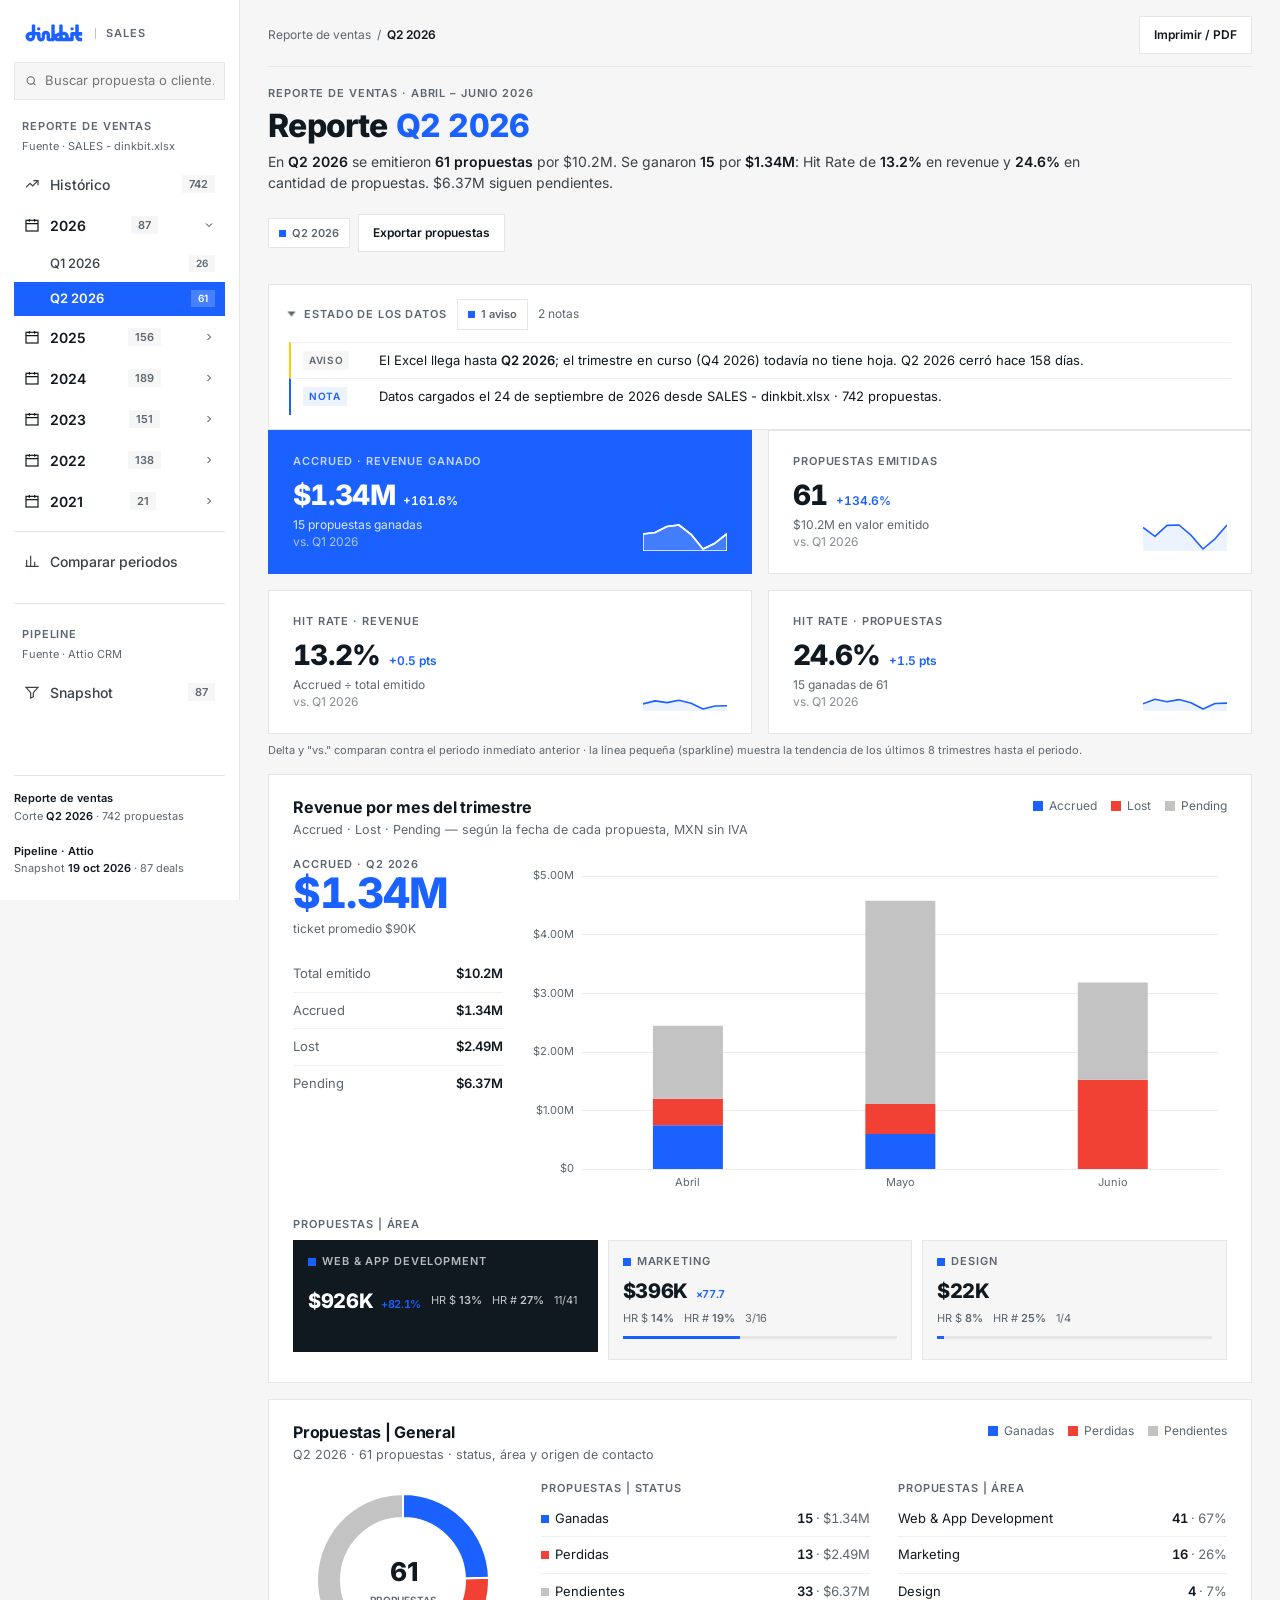
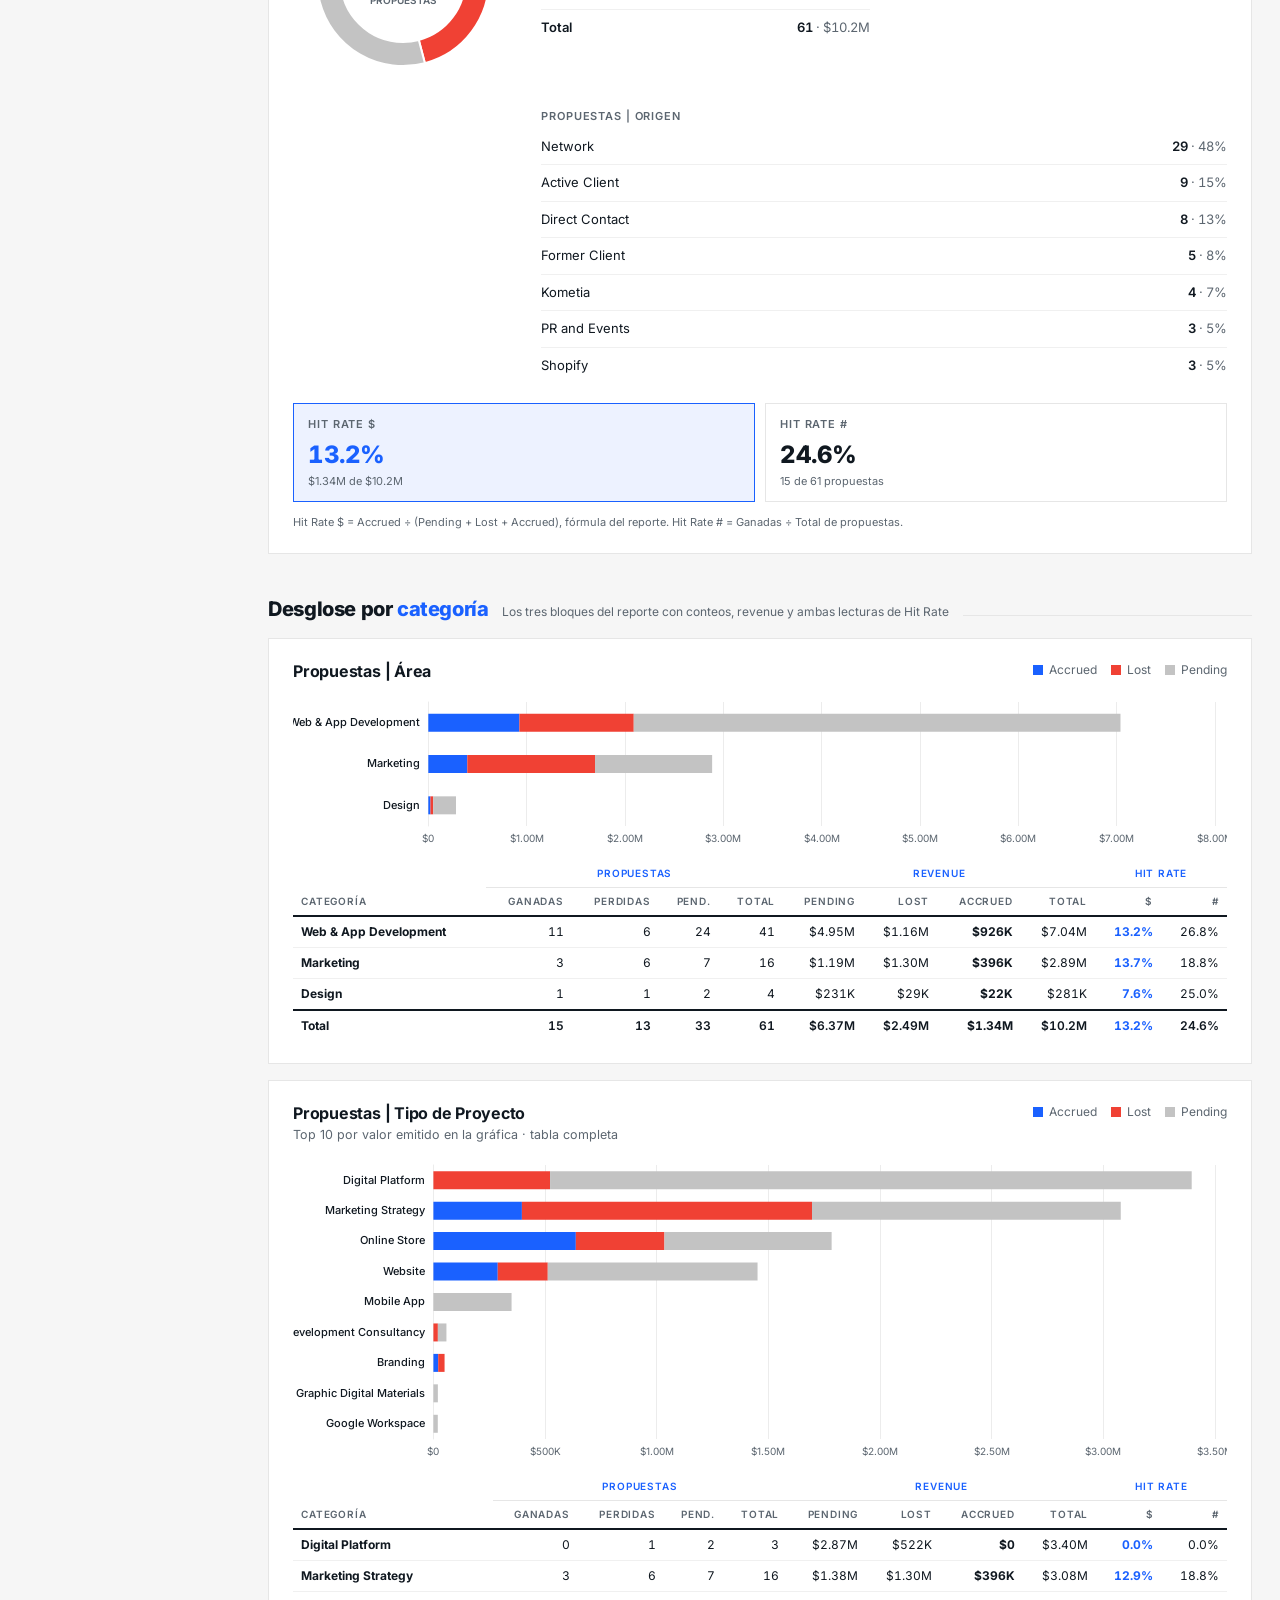
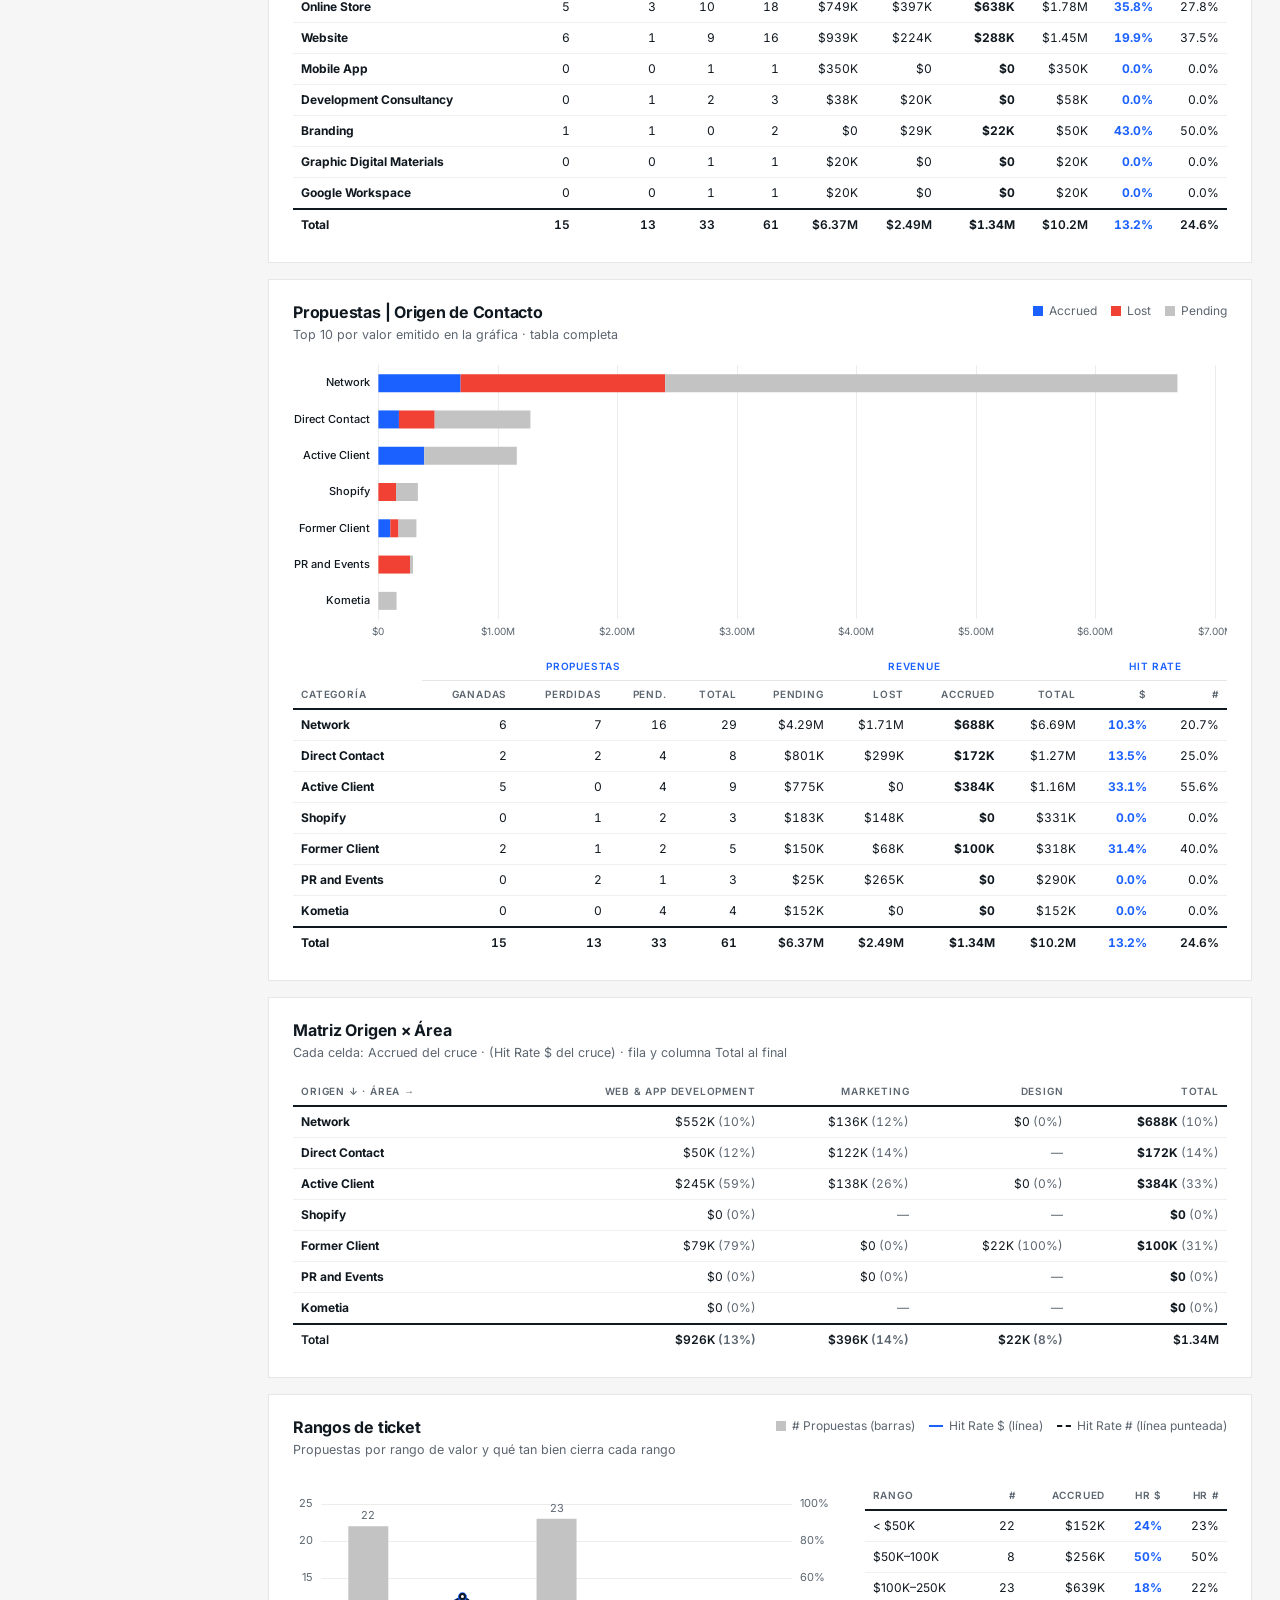
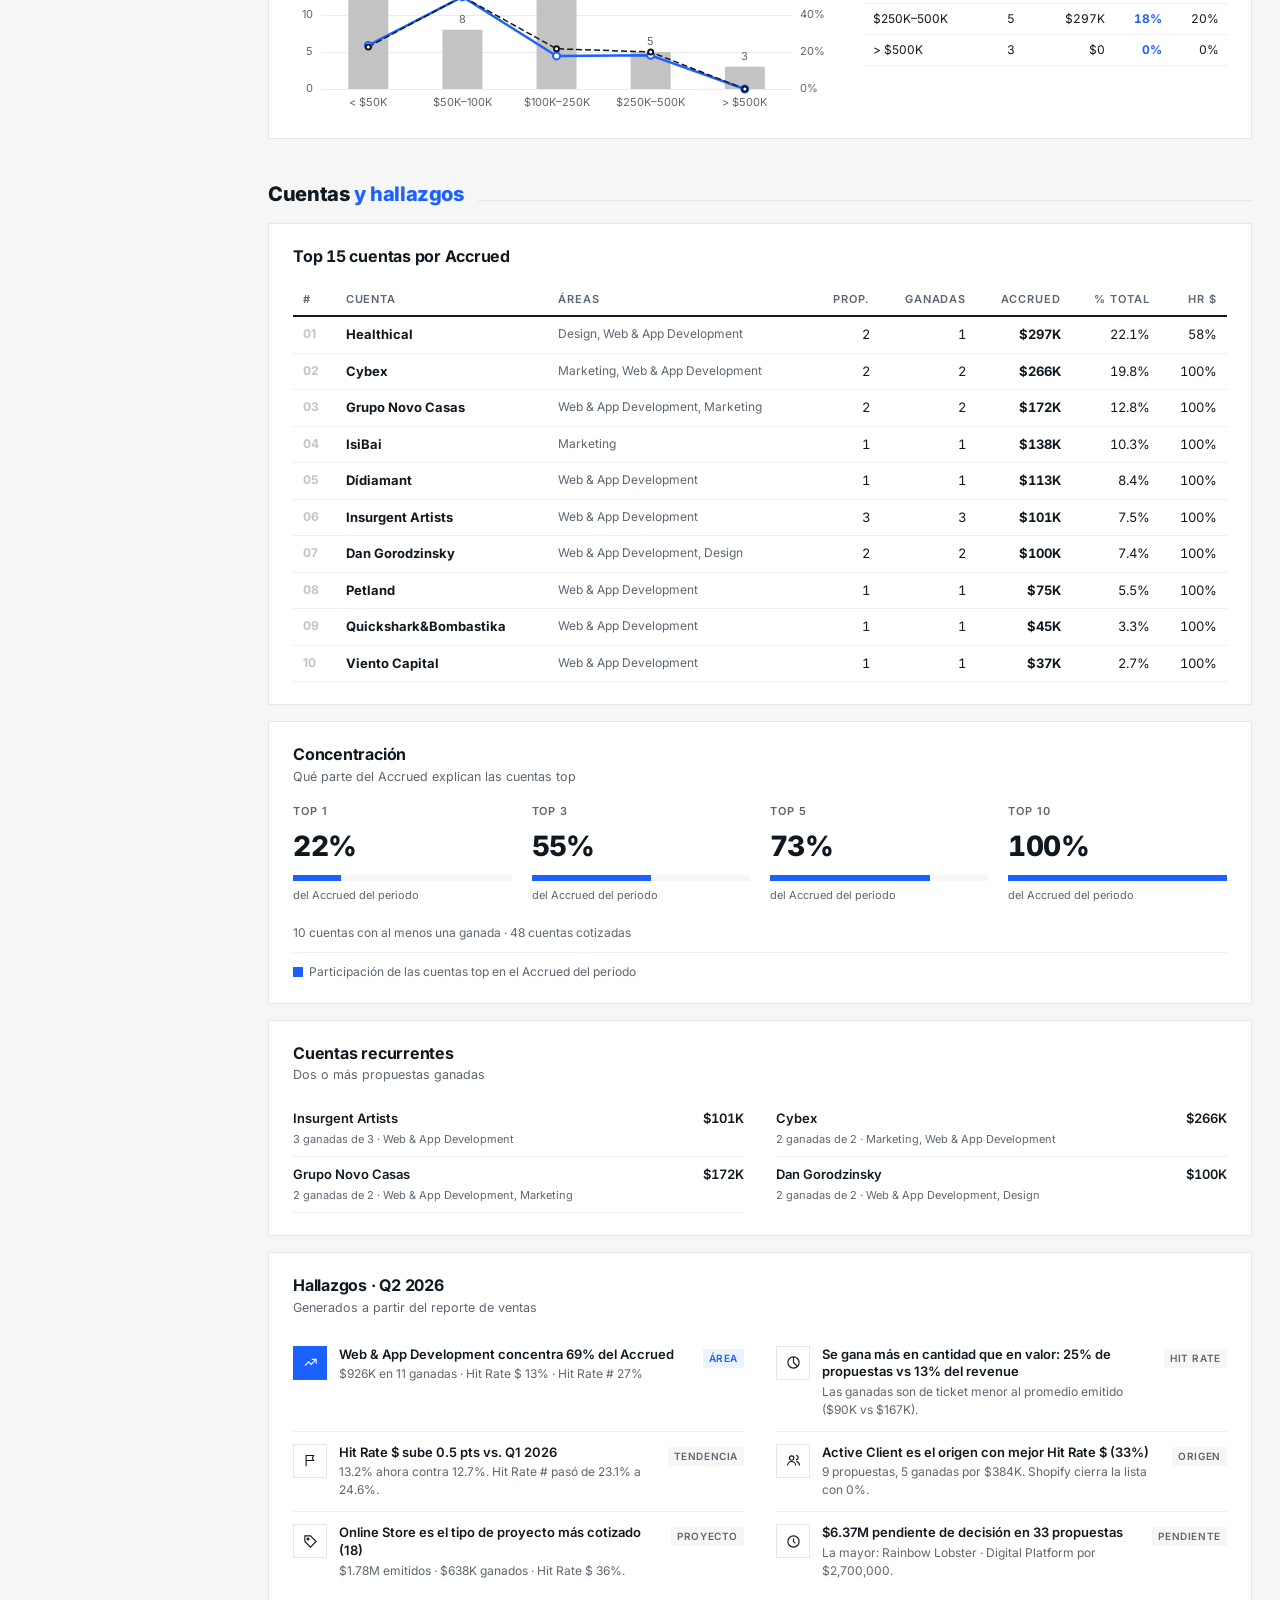
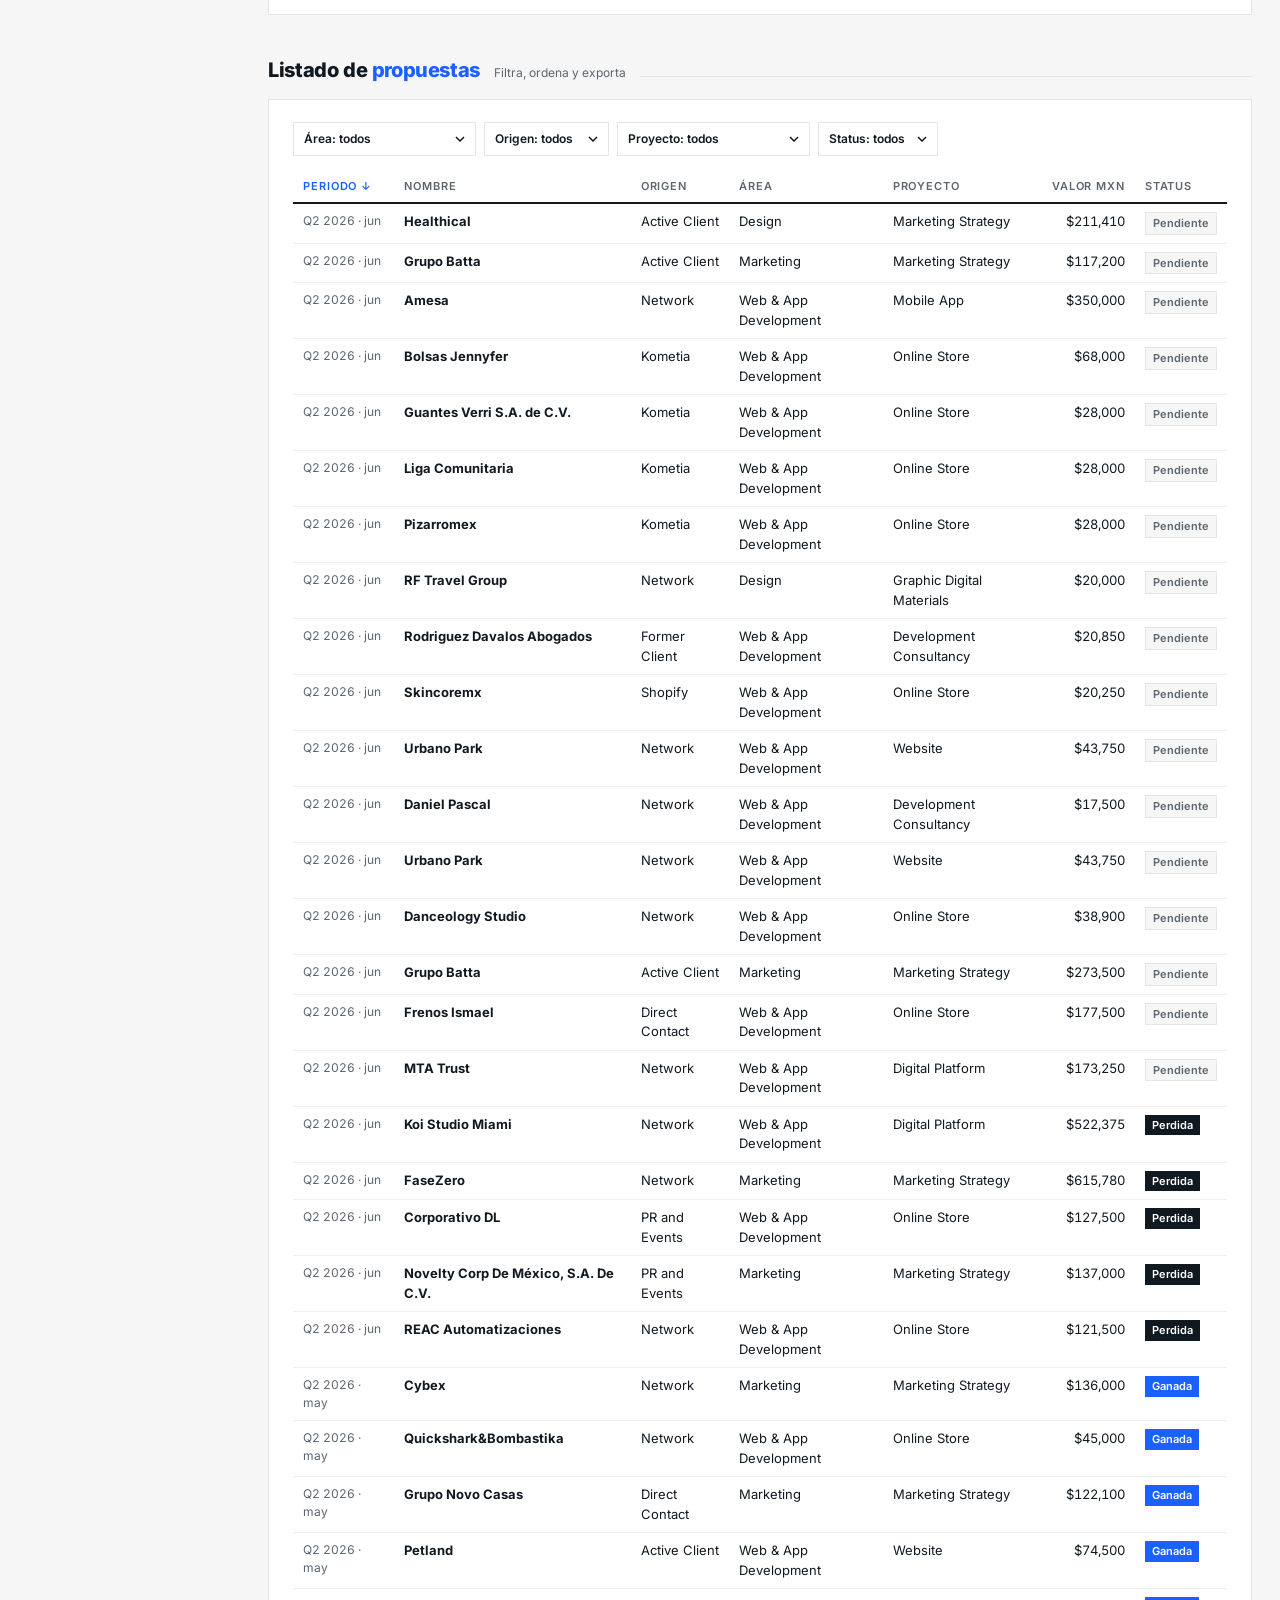
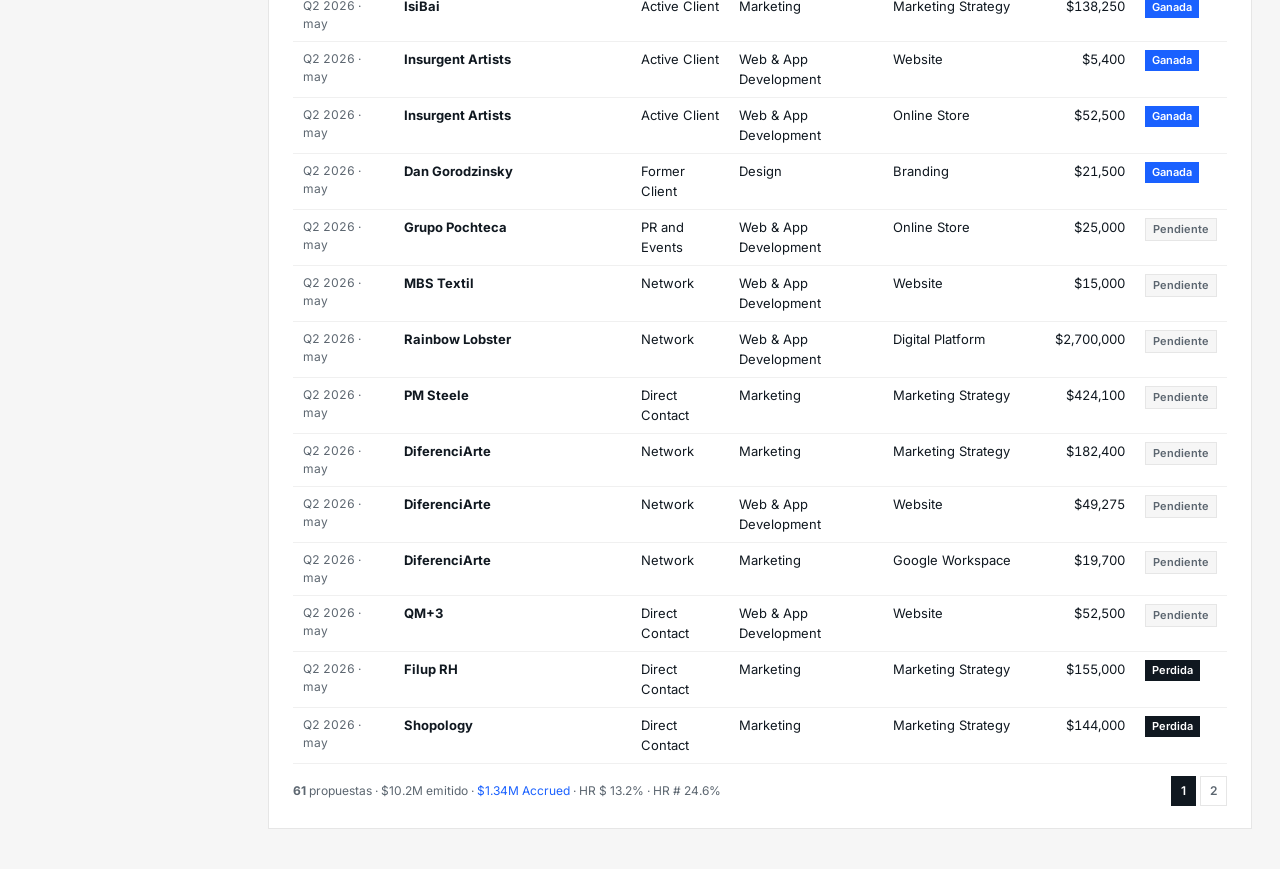
==== commit c50fa8e2: "Add files via upload" ====
--- a/dinkbit-dashboard/public/index.html
+++ b/dinkbit-dashboard/public/index.html
@@ -466,8 +466,8 @@
 </div>
 
 <script id="sales" type="application/json">{"meta":{"source":"SALES - dinkbit.xlsx","generated":"2026-09-24T13:12:55","currency":"MXN","quarters":["2021-Q4","2022-Q1","2022-Q2","2022-Q3","2022-Q4","2023-Q1","2023-Q2","2023-Q3","2023-Q4","2024-Q1","2024-Q2","2024-Q3","2024-Q4","2025-Q1","2025-Q2","2025-Q3","2026-Q1","2026-Q2"],"missing_quarters":["2025-Q4"],"record_count":742,"taxonomy_policy":"as-is (sin normalizar)","hit_rate_definition":{"revenue":"Accrued / (Pending + Lost + Accrued)  [formula del Excel]","count":"Ganadas / Total propuestas"},"catalogs":{"area":{"Desarrollo":377,"Marketing":243,"Web & App Development":60,"Diseño":57,"Design":5},"origen":{"Network":396,"Contacto":147,"Existente":122,"Sortlist":33,"Active Client":11,"Direct Contact":9,"Former Client":8,"Shopify":6,"PR and Events":5,"Kometia":4,"Linked In":1},"proyecto":{"Estrategia Digital":210,"Sitio Web":198,"Shopify":98,"Consultoría":39,"Branding":34,"Desarrollo Flexible":34,"Online Store":25,"Website":22,"Marketing Strategy":21,"Material Gráfico":14,"Plataforma":11,"Proyecto":8,"Digital Platform":7,"UX/UI":5,"Development Consultancy":5,"App móvil":4,"Graphic Digital Materials":2,"Campaña":1,"Banding":1,"Mantenimiento y Mejora":1,"Mobile App":1,"Google Workspace":1},"status":{"Perdida":304,"Ganada":222,"Pendiente":216}}},"records":[{"id":"2021-Q4-001","quarter":"2021-Q4","year":2021,"q":4,"month":10,"fecha":"10.2021","nombre":"Jose Enrique Litenstein","origen":"Network","area":"Diseño","proyecto":"Branding","valor":11700.0,"status":"Perdida"},{"id":"2021-Q4-002","quarter":"2021-Q4","year":2021,"q":4,"month":10,"fecha":"10.2021","nombre":"LHASA","origen":"Network","area":"Marketing","proyecto":"Estrategia Digital","valor":108000.0,"status":"Perdida"},{"id":"2021-Q4-003","quarter":"2021-Q4","year":2021,"q":4,"month":10,"fecha":"10.2021","nombre":"Ventrabajo","origen":"Network","area":"Marketing","proyecto":"Estrategia Digital","valor":180000.0,"status":"Perdida"},{"id":"2021-Q4-004","quarter":"2021-Q4","year":2021,"q":4,"month":10,"fecha":"10.2021","nombre":"Galeria del Calzado","origen":"Contacto","area":"Marketing","proyecto":"Estrategia Digital","valor":210000.0,"status":"Perdida"},{"id":"2021-Q4-005","quarter":"2021-Q4","year":2021,"q":4,"month":10,"fecha":"10.2021","nombre":"Kool Chimp","origen":"Sortlist","area":"Desarrollo","proyecto":"Shopify","valor":58900.0,"status":"Perdida"},{"id":"2021-Q4-006","quarter":"2021-Q4","year":2021,"q":4,"month":10,"fecha":"10.2021","nombre":"Onconecta","origen":"Network","area":"Desarrollo","proyecto":"Desarrollo Flexible","valor":223000.0,"status":"Ganada"},{"id":"2021-Q4-007","quarter":"2021-Q4","year":2021,"q":4,"month":10,"fecha":"10.2021","nombre":"Sabores con Paola","origen":"Sortlist","area":"Desarrollo","proyecto":"Sitio Web","valor":112000.0,"status":"Perdida"},{"id":"2021-Q4-008","quarter":"2021-Q4","year":2021,"q":4,"month":10,"fecha":"10.2021","nombre":"Union de Crédito Santa Fe - SOFOM","origen":"Existente","area":"Diseño","proyecto":"Branding","valor":10000.0,"status":"Perdida"},{"id":"2021-Q4-009","quarter":"2021-Q4","year":2021,"q":4,"month":10,"fecha":"10.2021","nombre":"Union de Crédito Santa Fe - SOFOM","origen":"Existente","area":"Desarrollo","proyecto":"Sitio Web","valor":65000.0,"status":"Perdida"},{"id":"2021-Q4-010","quarter":"2021-Q4","year":2021,"q":4,"month":10,"fecha":"10.2021","nombre":"Global Safe","origen":"Network","area":"Marketing","proyecto":"Estrategia Digital","valor":120000.0,"status":"Ganada"},{"id":"2021-Q4-011","quarter":"2021-Q4","year":2021,"q":4,"month":11,"fecha":"11.2021","nombre":"Omar Reyes","origen":"Network","area":"Marketing","proyecto":"Estrategia Digital","valor":195000.0,"status":"Perdida"},{"id":"2021-Q4-012","quarter":"2021-Q4","year":2021,"q":4,"month":11,"fecha":"11.2021","nombre":"Prime Motion Brokerage","origen":"Network","area":"Desarrollo","proyecto":"Sitio Web","valor":118500.0,"status":"Perdida"},{"id":"2021-Q4-013","quarter":"2021-Q4","year":2021,"q":4,"month":11,"fecha":"11.2021","nombre":"Veggie Mix","origen":"Contacto","area":"Marketing","proyecto":"Estrategia Digital","valor":105000.0,"status":"Perdida"},{"id":"2021-Q4-014","quarter":"2021-Q4","year":2021,"q":4,"month":11,"fecha":"11.2021","nombre":"Elise","origen":"Network","area":"Marketing","proyecto":"Estrategia Digital","valor":60000.0,"status":"Perdida"},{"id":"2021-Q4-015","quarter":"2021-Q4","year":2021,"q":4,"month":11,"fecha":"11.2021","nombre":"Puebla 258","origen":"Contacto","area":"Marketing","proyecto":"Estrategia Digital","valor":120000.0,"status":"Perdida"},{"id":"2021-Q4-016","quarter":"2021-Q4","year":2021,"q":4,"month":11,"fecha":"11.2021","nombre":"Ocular Solution","origen":"Network","area":"Desarrollo","proyecto":"Sitio Web","valor":89500.0,"status":"Perdida"},{"id":"2021-Q4-017","quarter":"2021-Q4","year":2021,"q":4,"month":11,"fecha":"11.2021","nombre":"Vidal Limón Abogados","origen":"Network","area":"Desarrollo","proyecto":"Sitio Web","valor":56700.0,"status":"Perdida"},{"id":"2021-Q4-018","quarter":"2021-Q4","year":2021,"q":4,"month":12,"fecha":"12.2021","nombre":"Cyberbionics Systems","origen":"Sortlist","area":"Desarrollo","proyecto":"Sitio Web","valor":75500.0,"status":"Perdida"},{"id":"2021-Q4-019","quarter":"2021-Q4","year":2021,"q":4,"month":12,"fecha":"12.2021","nombre":"Premier Paint Roller","origen":"Network","area":"Desarrollo","proyecto":"Sitio Web","valor":56000.0,"status":"Ganada"},{"id":"2021-Q4-020","quarter":"2021-Q4","year":2021,"q":4,"month":12,"fecha":"12.2021","nombre":"Light Depot","origen":"Network","area":"Desarrollo","proyecto":"Shopify","valor":97500.0,"status":"Perdida"},{"id":"2021-Q4-021","quarter":"2021-Q4","year":2021,"q":4,"month":12,"fecha":"12.2021","nombre":"Light Depot","origen":"Network","area":"Marketing","proyecto":"Estrategia Digital","valor":108000.0,"status":"Perdida"},{"id":"2022-Q1-001","quarter":"2022-Q1","year":2022,"q":1,"month":1,"fecha":"01.2022","nombre":"Casa Don Ramón Personalizado","origen":"Contacto","area":"Marketing","proyecto":"Estrategia Digital","valor":300000.0,"status":"Perdida"},{"id":"2022-Q1-002","quarter":"2022-Q1","year":2022,"q":1,"month":1,"fecha":"01.2022","nombre":"Casa Don Ramón Personalizado","origen":"Contacto","area":"Desarrollo","proyecto":"Plataforma","valor":115000.0,"status":"Perdida"},{"id":"2022-Q1-003","quarter":"2022-Q1","year":2022,"q":1,"month":1,"fecha":"01.2022","nombre":"La Piñata Wholesale","origen":"Sortlist","area":"Diseño","proyecto":"Branding","valor":28000.0,"status":"Perdida"},{"id":"2022-Q1-004","quarter":"2022-Q1","year":2022,"q":1,"month":1,"fecha":"01.2022","nombre":"La Piñata Wholesale","origen":"Sortlist","area":"Desarrollo","proyecto":"Shopify","valor":121500.0,"status":"Perdida"},{"id":"2022-Q1-005","quarter":"2022-Q1","year":2022,"q":1,"month":1,"fecha":"01.2022","nombre":"Anker","origen":"Contacto","area":"Marketing","proyecto":"Estrategia Digital","valor":930000.0,"status":"Perdida"},{"id":"2022-Q1-006","quarter":"2022-Q1","year":2022,"q":1,"month":1,"fecha":"01.2022","nombre":"Ungga","origen":"Sortlist","area":"Marketing","proyecto":"Estrategia Digital","valor":120000.0,"status":"Ganada"},{"id":"2022-Q1-007","quarter":"2022-Q1","year":2022,"q":1,"month":1,"fecha":"01.2022","nombre":"Banijay Mexico","origen":"Contacto","area":"Marketing","proyecto":"Estrategia Digital","valor":135000.0,"status":"Perdida"},{"id":"2022-Q1-008","quarter":"2022-Q1","year":2022,"q":1,"month":1,"fecha":"01.2022","nombre":"Banijay Mexico","origen":"Contacto","area":"Desarrollo","proyecto":"Sitio Web","valor":66500.0,"status":"Perdida"},{"id":"2022-Q1-009","quarter":"2022-Q1","year":2022,"q":1,"month":1,"fecha":"01.2022","nombre":"E-commerce | Ropa Interior","origen":"Network","area":"Desarrollo","proyecto":"Shopify","valor":66500.0,"status":"Perdida"},{"id":"2022-Q1-010","quarter":"2022-Q1","year":2022,"q":1,"month":1,"fecha":"01.2022","nombre":"Palmex","origen":"Sortlist","area":"Desarrollo","proyecto":"Sitio Web","valor":112500.0,"status":"Ganada"},{"id":"2022-Q1-011","quarter":"2022-Q1","year":2022,"q":1,"month":1,"fecha":"01.2022","nombre":"Envialia","origen":"Network","area":"Marketing","proyecto":"Sitio Web","valor":87000.0,"status":"Perdida"},{"id":"2022-Q1-012","quarter":"2022-Q1","year":2022,"q":1,"month":1,"fecha":"01.2022","nombre":"Prissa","origen":"Sortlist","area":"Marketing","proyecto":"Estrategia Digital","valor":210000.0,"status":"Perdida"},{"id":"2022-Q1-013","quarter":"2022-Q1","year":2022,"q":1,"month":1,"fecha":"01.2022","nombre":"Urban Pizza","origen":"Existente","area":"Marketing","proyecto":"Estrategia Digital","valor":45000.0,"status":"Perdida"},{"id":"2022-Q1-014","quarter":"2022-Q1","year":2022,"q":1,"month":2,"fecha":"02.2022","nombre":"Palmex","origen":"Sortlist","area":"Marketing","proyecto":"Campaña","valor":42500.0,"status":"Perdida"},{"id":"2022-Q1-015","quarter":"2022-Q1","year":2022,"q":1,"month":2,"fecha":"02.2022","nombre":"Homie","origen":"Contacto","area":"Marketing","proyecto":"Estrategia Digital","valor":210000.0,"status":"Perdida"},{"id":"2022-Q1-016","quarter":"2022-Q1","year":2022,"q":1,"month":2,"fecha":"02.2022","nombre":"Homie","origen":"Contacto","area":"Diseño","proyecto":"Material Gráfico","valor":21000.0,"status":"Perdida"},{"id":"2022-Q1-017","quarter":"2022-Q1","year":2022,"q":1,"month":2,"fecha":"02.2022","nombre":"E-commerce | Vapes","origen":"Network","area":"Desarrollo","proyecto":"Shopify","valor":108500.0,"status":"Perdida"},{"id":"2022-Q1-018","quarter":"2022-Q1","year":2022,"q":1,"month":2,"fecha":"02.2022","nombre":"Enviadero","origen":"Network","area":"Desarrollo","proyecto":"Sitio Web","valor":28800.0,"status":"Perdida"},{"id":"2022-Q1-019","quarter":"2022-Q1","year":2022,"q":1,"month":2,"fecha":"02.2022","nombre":"easytrip","origen":"Existente","area":"Marketing","proyecto":"Estrategia Digital","valor":168000.0,"status":"Ganada"},{"id":"2022-Q1-020","quarter":"2022-Q1","year":2022,"q":1,"month":2,"fecha":"02.2022","nombre":"Dayani","origen":"Network","area":"Desarrollo","proyecto":"Desarrollo Flexible","valor":223000.0,"status":"Perdida"},{"id":"2022-Q1-021","quarter":"2022-Q1","year":2022,"q":1,"month":2,"fecha":"02.2022","nombre":"Soul O","origen":"Sortlist","area":"Desarrollo","proyecto":"Sitio Web","valor":52500.0,"status":"Perdida"},{"id":"2022-Q1-022","quarter":"2022-Q1","year":2022,"q":1,"month":2,"fecha":"02.2022","nombre":"Soul O","origen":"Sortlist","area":"Desarrollo","proyecto":"Sitio Web","valor":22500.0,"status":"Perdida"},{"id":"2022-Q1-023","quarter":"2022-Q1","year":2022,"q":1,"month":2,"fecha":"02.2022","nombre":"Grupo Auro","origen":"Network","area":"Desarrollo","proyecto":"Sitio Web","valor":64500.0,"status":"Perdida"},{"id":"2022-Q1-024","quarter":"2022-Q1","year":2022,"q":1,"month":3,"fecha":"03.2022","nombre":"DAISA","origen":"Sortlist","area":"Desarrollo","proyecto":"Sitio Web","valor":56000.0,"status":"Perdida"},{"id":"2022-Q1-025","quarter":"2022-Q1","year":2022,"q":1,"month":2,"fecha":"02.2022","nombre":"Epik","origen":"Network","area":"Marketing","proyecto":"Estrategia Digital","valor":135000.0,"status":"Perdida"},{"id":"2022-Q1-026","quarter":"2022-Q1","year":2022,"q":1,"month":2,"fecha":"02.2022","nombre":"Macropay","origen":"Sortlist","area":"Desarrollo","proyecto":"Desarrollo Flexible","valor":223000.0,"status":"Perdida"},{"id":"2022-Q1-027","quarter":"2022-Q1","year":2022,"q":1,"month":2,"fecha":"02.2022","nombre":"SOMOS REYES","origen":"Sortlist","area":"Desarrollo","proyecto":"Shopify","valor":128500.0,"status":"Perdida"},{"id":"2022-Q1-028","quarter":"2022-Q1","year":2022,"q":1,"month":2,"fecha":"02.2022","nombre":"Ucan","origen":"Network","area":"Marketing","proyecto":"Estrategia Digital","valor":120000.0,"status":"Perdida"},{"id":"2022-Q1-029","quarter":"2022-Q1","year":2022,"q":1,"month":2,"fecha":"02.2022","nombre":"Valiot","origen":"Contacto","area":"Desarrollo","proyecto":"Sitio Web","valor":126000.0,"status":"Ganada"},{"id":"2022-Q1-030","quarter":"2022-Q1","year":2022,"q":1,"month":2,"fecha":"02.2022","nombre":"Valiot","origen":"Contacto","area":"Diseño","proyecto":"Branding","valor":28000.0,"status":"Ganada"},{"id":"2022-Q1-031","quarter":"2022-Q1","year":2022,"q":1,"month":3,"fecha":"03.2022","nombre":"LATAM Financial Partners","origen":"Network","area":"Desarrollo","proyecto":"Sitio Web","valor":56745.0,"status":"Perdida"},{"id":"2022-Q1-032","quarter":"2022-Q1","year":2022,"q":1,"month":3,"fecha":"03.2022","nombre":"LATAM Financial Partners","origen":"Network","area":"Diseño","proyecto":"Branding","valor":28000.0,"status":"Ganada"},{"id":"2022-Q1-033","quarter":"2022-Q1","year":2022,"q":1,"month":3,"fecha":"03.2022","nombre":"U-assist","origen":"Network","area":"Desarrollo","proyecto":"Desarrollo Flexible","valor":70000.0,"status":"Ganada"},{"id":"2022-Q1-034","quarter":"2022-Q1","year":2022,"q":1,"month":3,"fecha":"03.2022","nombre":"QM+3","origen":"Contacto","area":"Desarrollo","proyecto":"Sitio Web","valor":87000.0,"status":"Perdida"},{"id":"2022-Q1-035","quarter":"2022-Q1","year":2022,"q":1,"month":3,"fecha":"03.2022","nombre":"AXA LC","origen":"Network","area":"Marketing","proyecto":"Estrategia Digital","valor":120000.0,"status":"Perdida"},{"id":"2022-Q1-036","quarter":"2022-Q1","year":2022,"q":1,"month":3,"fecha":"03.2022","nombre":"Aldo Luna","origen":"Network","area":"Marketing","proyecto":"Estrategia Digital","valor":210000.0,"status":"Perdida"},{"id":"2022-Q1-037","quarter":"2022-Q1","year":2022,"q":1,"month":3,"fecha":"03.2022","nombre":"Gamalux","origen":"Network","area":"Marketing","proyecto":"Estrategia Digital","valor":75000.0,"status":"Ganada"},{"id":"2022-Q2-001","quarter":"2022-Q2","year":2022,"q":2,"month":4,"fecha":"04.2022","nombre":"Cruzalo","origen":"Sortlist","area":"Marketing","proyecto":"Estrategia Digital","valor":150000.0,"status":"Perdida"},{"id":"2022-Q2-002","quarter":"2022-Q2","year":2022,"q":2,"month":4,"fecha":"04.2022","nombre":"YoCripto","origen":"Network","area":"Marketing","proyecto":"Estrategia Digital","valor":312000.0,"status":"Ganada"},{"id":"2022-Q2-003","quarter":"2022-Q2","year":2022,"q":2,"month":4,"fecha":"04.2022","nombre":"Grupo Santa Rita","origen":"Sortlist","area":"Marketing","proyecto":"Estrategia Digital","valor":210000.0,"status":"Perdida"},{"id":"2022-Q2-004","quarter":"2022-Q2","year":2022,"q":2,"month":5,"fecha":"05.2022","nombre":"David Varver","origen":"Contacto","area":"Desarrollo","proyecto":"Consultoría","valor":168000.0,"status":"Perdida"},{"id":"2022-Q2-005","quarter":"2022-Q2","year":2022,"q":2,"month":5,"fecha":"05.2022","nombre":"Epic Naturals","origen":"Contacto","area":"Marketing","proyecto":"Estrategia Digital","valor":150000.0,"status":"Perdida"},{"id":"2022-Q2-006","quarter":"2022-Q2","year":2022,"q":2,"month":5,"fecha":"05.2022","nombre":"Yoin QR","origen":"Existente","area":"Desarrollo","proyecto":"Sitio Web","valor":47500.0,"status":"Ganada"},{"id":"2022-Q2-007","quarter":"2022-Q2","year":2022,"q":2,"month":5,"fecha":"05.2022","nombre":"Petland","origen":"Network","area":"Marketing","proyecto":"Estrategia Digital","valor":168000.0,"status":"Ganada"},{"id":"2022-Q2-008","quarter":"2022-Q2","year":2022,"q":2,"month":5,"fecha":"05.2022","nombre":"Zitrone","origen":"Contacto","area":"Desarrollo","proyecto":"Sitio Web","valor":54500.0,"status":"Ganada"},{"id":"2022-Q2-009","quarter":"2022-Q2","year":2022,"q":2,"month":5,"fecha":"05.2022","nombre":"Acfin","origen":"Network","area":"Desarrollo","proyecto":"Sitio Web","valor":73500.0,"status":"Perdida"},{"id":"2022-Q2-010","quarter":"2022-Q2","year":2022,"q":2,"month":5,"fecha":"05.2022","nombre":"Zitrone","origen":"Contacto","area":"Marketing","proyecto":"Estrategia Digital","valor":75000.0,"status":"Perdida"},{"id":"2022-Q2-011","quarter":"2022-Q2","year":2022,"q":2,"month":5,"fecha":"05.2022","nombre":"Tivos","origen":"Sortlist","area":"Marketing","proyecto":"Estrategia Digital","valor":168000.0,"status":"Perdida"},{"id":"2022-Q2-012","quarter":"2022-Q2","year":2022,"q":2,"month":5,"fecha":"05.2022","nombre":"Colegio Columbia","origen":"Network","area":"Marketing","proyecto":"Estrategia Digital","valor":132000.0,"status":"Perdida"},{"id":"2022-Q2-013","quarter":"2022-Q2","year":2022,"q":2,"month":5,"fecha":"05.2022","nombre":"Crypto Exchange","origen":"Network","area":"Diseño","proyecto":"Material Gráfico","valor":73500.0,"status":"Perdida"},{"id":"2022-Q2-014","quarter":"2022-Q2","year":2022,"q":2,"month":5,"fecha":"05.2022","nombre":"Bartons","origen":"Existente","area":"Desarrollo","proyecto":"Shopify","valor":81000.0,"status":"Ganada"},{"id":"2022-Q2-015","quarter":"2022-Q2","year":2022,"q":2,"month":5,"fecha":"05.2022","nombre":"LATAM Financial Partners","origen":"Existente","area":"Diseño","proyecto":"Material Gráfico","valor":29600.0,"status":"Perdida"},{"id":"2022-Q2-016","quarter":"2022-Q2","year":2022,"q":2,"month":5,"fecha":"05.2022","nombre":"Palmex","origen":"Existente","area":"Diseño","proyecto":"Material Gráfico","valor":57000.0,"status":"Perdida"},{"id":"2022-Q2-017","quarter":"2022-Q2","year":2022,"q":2,"month":5,"fecha":"05.2022","nombre":"Vimant Meta","origen":"Existente","area":"Diseño","proyecto":"Branding","valor":57000.0,"status":"Perdida"},{"id":"2022-Q2-018","quarter":"2022-Q2","year":2022,"q":2,"month":6,"fecha":"06.2022","nombre":"Petchaperon","origen":"Network","area":"Marketing","proyecto":"Estrategia Digital","valor":165000.0,"status":"Perdida"},{"id":"2022-Q2-019","quarter":"2022-Q2","year":2022,"q":2,"month":6,"fecha":"06.2022","nombre":"Lexi","origen":"Sortlist","area":"Diseño","proyecto":"Material Gráfico","valor":120000.0,"status":"Perdida"},{"id":"2022-Q2-020","quarter":"2022-Q2","year":2022,"q":2,"month":6,"fecha":"06.2022","nombre":"CINCO Real Estate","origen":"Contacto","area":"Desarrollo","proyecto":"Plataforma","valor":212000.0,"status":"Perdida"},{"id":"2022-Q2-021","quarter":"2022-Q2","year":2022,"q":2,"month":6,"fecha":"06.2022","nombre":"Grupo Lar","origen":"Network","area":"Marketing","proyecto":"Estrategia Digital","valor":504000.0,"status":"Perdida"},{"id":"2022-Q2-022","quarter":"2022-Q2","year":2022,"q":2,"month":6,"fecha":"06.2022","nombre":"Oficinas IBS","origen":"Network","area":"Marketing","proyecto":"Estrategia Digital","valor":150000.0,"status":"Perdida"},{"id":"2022-Q2-023","quarter":"2022-Q2","year":2022,"q":2,"month":6,"fecha":"06.2022","nombre":"Postall","origen":"Sortlist","area":"Desarrollo","proyecto":"Desarrollo Flexible","valor":223000.0,"status":"Perdida"},{"id":"2022-Q2-024","quarter":"2022-Q2","year":2022,"q":2,"month":6,"fecha":"06.2022","nombre":"Birdman","origen":"Network","area":"Marketing","proyecto":"Estrategia Digital","valor":225000.0,"status":"Perdida"},{"id":"2022-Q2-025","quarter":"2022-Q2","year":2022,"q":2,"month":6,"fecha":"06.2022","nombre":"Blume","origen":"Existente","area":"Marketing","proyecto":"Estrategia Digital","valor":165000.0,"status":"Perdida"},{"id":"2022-Q2-026","quarter":"2022-Q2","year":2022,"q":2,"month":6,"fecha":"06.2022","nombre":"Intima","origen":"Existente","area":"Desarrollo","proyecto":"Desarrollo Flexible","valor":450000.0,"status":"Perdida"},{"id":"2022-Q2-027","quarter":"2022-Q2","year":2022,"q":2,"month":6,"fecha":"06.2022","nombre":"Wai Marketing | SUEROX","origen":"Existente","area":"Desarrollo","proyecto":"Plataforma","valor":220000.0,"status":"Perdida"},{"id":"2022-Q2-028","quarter":"2022-Q2","year":2022,"q":2,"month":6,"fecha":"06.2022","nombre":"Encyclosports","origen":"Network","area":"Desarrollo","proyecto":"Desarrollo Flexible","valor":370000.0,"status":"Ganada"},{"id":"2022-Q2-029","quarter":"2022-Q2","year":2022,"q":2,"month":6,"fecha":"06.2022","nombre":"Chayo Stone","origen":"Network","area":"Marketing","proyecto":"Estrategia Digital","valor":150000.0,"status":"Perdida"},{"id":"2022-Q2-030","quarter":"2022-Q2","year":2022,"q":2,"month":6,"fecha":"06.2022","nombre":"Credenz","origen":"Network","area":"Marketing","proyecto":"Estrategia Digital","valor":171000.0,"status":"Perdida"},{"id":"2022-Q3-001","quarter":"2022-Q3","year":2022,"q":3,"month":7,"fecha":"07.2022","nombre":"Everlast","origen":"Network","area":"Desarrollo","proyecto":"Shopify","valor":124500.0,"status":"Ganada"},{"id":"2022-Q3-002","quarter":"2022-Q3","year":2022,"q":3,"month":7,"fecha":"07.2022","nombre":"Aaron Fuhrman","origen":"Existente","area":"Desarrollo","proyecto":"Shopify","valor":80000.0,"status":"Ganada"},{"id":"2022-Q3-003","quarter":"2022-Q3","year":2022,"q":3,"month":7,"fecha":"07.2022","nombre":"Power BX","origen":"Network","area":"Desarrollo","proyecto":"Desarrollo Flexible","valor":84000.0,"status":"Ganada"},{"id":"2022-Q3-004","quarter":"2022-Q3","year":2022,"q":3,"month":7,"fecha":"07.2022","nombre":"Moments | Vitorio Forti","origen":"Existente","area":"Marketing","proyecto":"Estrategia Digital","valor":90000.0,"status":"Ganada"},{"id":"2022-Q3-005","quarter":"2022-Q3","year":2022,"q":3,"month":7,"fecha":"07.2022","nombre":"Carta Porte","origen":"Network","area":"Marketing","proyecto":"Estrategia Digital","valor":195000.0,"status":"Perdida"},{"id":"2022-Q3-006","quarter":"2022-Q3","year":2022,"q":3,"month":7,"fecha":"07.2022","nombre":"Casadobe","origen":"Network","area":"Marketing","proyecto":"Estrategia Digital","valor":213000.0,"status":"Perdida"},{"id":"2022-Q3-007","quarter":"2022-Q3","year":2022,"q":3,"month":7,"fecha":"07.2022","nombre":"Kurson Kosher","origen":"Network","area":"Desarrollo","proyecto":"Shopify","valor":126000.0,"status":"Perdida"},{"id":"2022-Q3-008","quarter":"2022-Q3","year":2022,"q":3,"month":7,"fecha":"07.2022","nombre":"Adobera","origen":"Network","area":"Desarrollo","proyecto":"Sitio Web","valor":57500.0,"status":"Perdida"},{"id":"2022-Q3-009","quarter":"2022-Q3","year":2022,"q":3,"month":7,"fecha":"07.2022","nombre":"airbag","origen":"Contacto","area":"Desarrollo","proyecto":"Sitio Web","valor":90000.0,"status":"Perdida"},{"id":"2022-Q3-010","quarter":"2022-Q3","year":2022,"q":3,"month":7,"fecha":"07.2022","nombre":"Codex","origen":"Network","area":"Desarrollo","proyecto":"Sitio Web","valor":27500.0,"status":"Perdida"},{"id":"2022-Q3-011","quarter":"2022-Q3","year":2022,"q":3,"month":7,"fecha":"07.2022","nombre":"Carlos Masri","origen":"Network","area":"Desarrollo","proyecto":"Desarrollo Flexible","valor":28000.0,"status":"Perdida"},{"id":"2022-Q3-012","quarter":"2022-Q3","year":2022,"q":3,"month":7,"fecha":"07.2022","nombre":"Tequila | Rubn Berko","origen":"Contacto","area":"Marketing","proyecto":"Estrategia Digital","valor":42500.0,"status":"Perdida"},{"id":"2022-Q3-013","quarter":"2022-Q3","year":2022,"q":3,"month":7,"fecha":"07.2022","nombre":"Codex","origen":"Network","area":"Desarrollo","proyecto":"Sitio Web","valor":91700.0,"status":"Perdida"},{"id":"2022-Q3-014","quarter":"2022-Q3","year":2022,"q":3,"month":7,"fecha":"07.2022","nombre":"Tequila | Rubn Berko","origen":"Contacto","area":"Desarrollo","proyecto":"Sitio Web","valor":57700.0,"status":"Perdida"},{"id":"2022-Q3-015","quarter":"2022-Q3","year":2022,"q":3,"month":7,"fecha":"07.2022","nombre":"Bridesmaids","origen":"Existente","area":"Desarrollo","proyecto":"Shopify","valor":77500.0,"status":"Perdida"},{"id":"2022-Q3-016","quarter":"2022-Q3","year":2022,"q":3,"month":7,"fecha":"07.2022","nombre":"AKSI","origen":"Sortlist","area":"Desarrollo","proyecto":"Shopify","valor":117000.0,"status":"Perdida"},{"id":"2022-Q3-017","quarter":"2022-Q3","year":2022,"q":3,"month":8,"fecha":"08.2022","nombre":"Ventaver","origen":"Contacto","area":"Desarrollo","proyecto":"Estrategia Digital","valor":77750.0,"status":"Perdida"},{"id":"2022-Q3-018","quarter":"2022-Q3","year":2022,"q":3,"month":8,"fecha":"08.2022","nombre":"Pinnacle","origen":"Contacto","area":"Marketing","proyecto":"Estrategia Digital","valor":214200.0,"status":"Perdida"},{"id":"2022-Q3-019","quarter":"2022-Q3","year":2022,"q":3,"month":8,"fecha":"08.2022","nombre":"Credit Brokers","origen":"Network","area":"Marketing","proyecto":"Estrategia Digital","valor":159000.0,"status":"Perdida"},{"id":"2022-Q3-020","quarter":"2022-Q3","year":2022,"q":3,"month":8,"fecha":"08.2022","nombre":"Wiixii","origen":"Network","area":"Marketing","proyecto":"Estrategia Digital","valor":159000.0,"status":"Perdida"},{"id":"2022-Q3-021","quarter":"2022-Q3","year":2022,"q":3,"month":8,"fecha":"08.2022","nombre":"Vidafel","origen":"Sortlist","area":"Marketing","proyecto":"Estrategia Digital","valor":171000.0,"status":"Perdida"},{"id":"2022-Q3-022","quarter":"2022-Q3","year":2022,"q":3,"month":8,"fecha":"08.2022","nombre":"BitGraduate","origen":"Existente","area":"Desarrollo","proyecto":"Sitio Web","valor":50000.0,"status":"Perdida"},{"id":"2022-Q3-023","quarter":"2022-Q3","year":2022,"q":3,"month":8,"fecha":"08.2022","nombre":"Payship","origen":"Network","area":"Marketing","proyecto":"Estrategia Digital","valor":171000.0,"status":"Perdida"},{"id":"2022-Q3-024","quarter":"2022-Q3","year":2022,"q":3,"month":8,"fecha":"08.2022","nombre":"Ventaver","origen":"Contacto","area":"Marketing","proyecto":"Estrategia Digital","valor":172500.0,"status":"Perdida"},{"id":"2022-Q3-025","quarter":"2022-Q3","year":2022,"q":3,"month":9,"fecha":"09.2022","nombre":"Verqor","origen":"Network","area":"Diseño","proyecto":"UX/UI","valor":45100.0,"status":"Ganada"},{"id":"2022-Q3-026","quarter":"2022-Q3","year":2022,"q":3,"month":9,"fecha":"09.2022","nombre":"TTMX","origen":"Network","area":"Marketing","proyecto":"Estrategia Digital","valor":162000.0,"status":"Ganada"},{"id":"2022-Q3-027","quarter":"2022-Q3","year":2022,"q":3,"month":9,"fecha":"09.2022","nombre":"Ricardo Barroso","origen":"Network","area":"Marketing","proyecto":"Estrategia Digital","valor":84000.0,"status":"Perdida"},{"id":"2022-Q3-028","quarter":"2022-Q3","year":2022,"q":3,"month":9,"fecha":"09.2022","nombre":"Muebles D'Europe","origen":"Existente","area":"Desarrollo","proyecto":"Shopify","valor":108500.0,"status":"Perdida"},{"id":"2022-Q3-029","quarter":"2022-Q3","year":2022,"q":3,"month":9,"fecha":"09.2022","nombre":"PikStudio","origen":"Network","area":"Marketing","proyecto":"Estrategia Digital","valor":90000.0,"status":"Perdida"},{"id":"2022-Q3-030","quarter":"2022-Q3","year":2022,"q":3,"month":9,"fecha":"09.2022","nombre":"Sharon Skivirsky","origen":"Network","area":"Desarrollo","proyecto":"Sitio Web","valor":29400.0,"status":"Perdida"},{"id":"2022-Q3-031","quarter":"2022-Q3","year":2022,"q":3,"month":9,"fecha":"09.2022","nombre":"Credenz","origen":"Network","area":"Diseño","proyecto":"Material Gráfico","valor":66000.0,"status":"Perdida"},{"id":"2022-Q3-032","quarter":"2022-Q3","year":2022,"q":3,"month":9,"fecha":"09.2022","nombre":"E-FASHION","origen":"Existente","area":"Marketing","proyecto":"Estrategia Digital","valor":165000.0,"status":"Perdida"},{"id":"2022-Q3-033","quarter":"2022-Q3","year":2022,"q":3,"month":9,"fecha":"09.2022","nombre":"Maltosaa","origen":"Sortlist","area":"Marketing","proyecto":"Estrategia Digital","valor":159000.0,"status":"Perdida"},{"id":"2022-Q3-034","quarter":"2022-Q3","year":2022,"q":3,"month":9,"fecha":"09.2022","nombre":"Grupo Ángeles","origen":"Network","area":"Desarrollo","proyecto":"Desarrollo Flexible","valor":43200.0,"status":"Perdida"},{"id":"2022-Q3-035","quarter":"2022-Q3","year":2022,"q":3,"month":9,"fecha":"09.2022","nombre":"Groke","origen":"Existente","area":"Marketing","proyecto":"Estrategia Digital","valor":120000.0,"status":"Perdida"},{"id":"2022-Q3-036","quarter":"2022-Q3","year":2022,"q":3,"month":9,"fecha":"09.2022","nombre":"Del Sol & Woolworth","origen":"Contacto","area":"Marketing","proyecto":"Estrategia Digital","valor":195000.0,"status":"Perdida"},{"id":"2022-Q4-001","quarter":"2022-Q4","year":2022,"q":4,"month":10,"fecha":"10.2022","nombre":"SMB Desarrollos","origen":"Contacto","area":"Desarrollo","proyecto":"Sitio Web","valor":87500.0,"status":"Ganada"},{"id":"2022-Q4-002","quarter":"2022-Q4","year":2022,"q":4,"month":10,"fecha":"10.2022","nombre":"Ellas Touch","origen":"Existente","area":"Diseño","proyecto":"Branding","valor":32800.0,"status":"Ganada"},{"id":"2022-Q4-003","quarter":"2022-Q4","year":2022,"q":4,"month":10,"fecha":"10.2022","nombre":"FIDEPO","origen":"Contacto","area":"Marketing","proyecto":"Estrategia Digital","valor":151965.0,"status":"Ganada"},{"id":"2022-Q4-004","quarter":"2022-Q4","year":2022,"q":4,"month":10,"fecha":"10.2022","nombre":"Leon Wladislawoski","origen":"Network","area":"Diseño","proyecto":"Branding","valor":39500.0,"status":"Ganada"},{"id":"2022-Q4-005","quarter":"2022-Q4","year":2022,"q":4,"month":10,"fecha":"10.2022","nombre":"Marola","origen":"Contacto","area":"Marketing","proyecto":"Estrategia Digital","valor":111000.0,"status":"Ganada"},{"id":"2022-Q4-006","quarter":"2022-Q4","year":2022,"q":4,"month":10,"fecha":"10.2022","nombre":"Kinezis","origen":"Contacto","area":"Desarrollo","proyecto":"Sitio Web","valor":67500.0,"status":"Perdida"},{"id":"2022-Q4-007","quarter":"2022-Q4","year":2022,"q":4,"month":10,"fecha":"10.2022","nombre":"RF Id","origen":"Network","area":"Diseño","proyecto":"Branding","valor":42500.0,"status":"Perdida"},{"id":"2022-Q4-008","quarter":"2022-Q4","year":2022,"q":4,"month":10,"fecha":"10.2022","nombre":"Fire House Market","origen":"Contacto","area":"Desarrollo","proyecto":"Sitio Web","valor":85680.0,"status":"Perdida"},{"id":"2022-Q4-009","quarter":"2022-Q4","year":2022,"q":4,"month":10,"fecha":"10.2022","nombre":"SUTRA","origen":"Network","area":"Desarrollo","proyecto":"Shopify","valor":82500.0,"status":"Perdida"},{"id":"2022-Q4-010","quarter":"2022-Q4","year":2022,"q":4,"month":10,"fecha":"10.2022","nombre":"Ana Allier","origen":"Contacto","area":"Desarrollo","proyecto":"Shopify","valor":76500.0,"status":"Perdida"},{"id":"2022-Q4-011","quarter":"2022-Q4","year":2022,"q":4,"month":10,"fecha":"10.2022","nombre":"RF Id","origen":"Network","area":"Diseño","proyecto":"Consultoría","valor":27500.0,"status":"Perdida"},{"id":"2022-Q4-012","quarter":"2022-Q4","year":2022,"q":4,"month":10,"fecha":"10.2022","nombre":"Postall","origen":"Sortlist","area":"Desarrollo","proyecto":"Desarrollo Flexible","valor":28800.0,"status":"Perdida"},{"id":"2022-Q4-013","quarter":"2022-Q4","year":2022,"q":4,"month":10,"fecha":"10.2022","nombre":"ADJ Mxico","origen":"Network","area":"Desarrollo","proyecto":"Shopify","valor":66500.0,"status":"Perdida"},{"id":"2022-Q4-014","quarter":"2022-Q4","year":2022,"q":4,"month":10,"fecha":"10.2022","nombre":"Alex Levit","origen":"Network","area":"Desarrollo","proyecto":"Desarrollo Flexible","valor":28800.0,"status":"Perdida"},{"id":"2022-Q4-015","quarter":"2022-Q4","year":2022,"q":4,"month":10,"fecha":"10.2022","nombre":"Tivos","origen":"Contacto","area":"Diseño","proyecto":"Branding","valor":62850.0,"status":"Perdida"},{"id":"2022-Q4-016","quarter":"2022-Q4","year":2022,"q":4,"month":10,"fecha":"10.2022","nombre":"Zyrus","origen":"Network","area":"Marketing","proyecto":"Estrategia Digital","valor":159000.0,"status":"Perdida"},{"id":"2022-Q4-017","quarter":"2022-Q4","year":2022,"q":4,"month":10,"fecha":"10.2022","nombre":"Divine","origen":"Network","area":"Marketing","proyecto":"Estrategia Digital","valor":159000.0,"status":"Perdida"},{"id":"2022-Q4-018","quarter":"2022-Q4","year":2022,"q":4,"month":10,"fecha":"10.2022","nombre":"Nowo","origen":"Contacto","area":"Diseño","proyecto":"Branding","valor":107500.0,"status":"Perdida"},{"id":"2022-Q4-019","quarter":"2022-Q4","year":2022,"q":4,"month":10,"fecha":"10.2022","nombre":"Eduardo Cruz | Plataforma Fitness","origen":"Network","area":"Desarrollo","proyecto":"Desarrollo Flexible","valor":28800.0,"status":"Perdida"},{"id":"2022-Q4-020","quarter":"2022-Q4","year":2022,"q":4,"month":11,"fecha":"11.2022","nombre":"The Unlimited Box","origen":"Contacto","area":"Marketing","proyecto":"Estrategia Digital","valor":174000.0,"status":"Ganada"},{"id":"2022-Q4-021","quarter":"2022-Q4","year":2022,"q":4,"month":11,"fecha":"11.2022","nombre":"The Fit 24","origen":"Existente","area":"Desarrollo","proyecto":"Sitio Web","valor":59600.0,"status":"Ganada"},{"id":"2022-Q4-022","quarter":"2022-Q4","year":2022,"q":4,"month":11,"fecha":"11.2022","nombre":"The Fit 24","origen":"Existente","area":"Diseño","proyecto":"Banding","valor":35500.0,"status":"Ganada"},{"id":"2022-Q4-023","quarter":"2022-Q4","year":2022,"q":4,"month":11,"fecha":"11.2022","nombre":"Leon Wladislawoski","origen":"Network","area":"Desarrollo","proyecto":"Desarrollo Flexible","valor":28800.0,"status":"Perdida"},{"id":"2022-Q4-024","quarter":"2022-Q4","year":2022,"q":4,"month":11,"fecha":"11.2022","nombre":"Trajes Internacionales","origen":"Network","area":"Diseño","proyecto":"Branding","valor":28800.0,"status":"Perdida"},{"id":"2022-Q4-025","quarter":"2022-Q4","year":2022,"q":4,"month":11,"fecha":"11.2022","nombre":"Telesteps","origen":"Network","area":"Desarrollo","proyecto":"Shopify","valor":66500.0,"status":"Perdida"},{"id":"2022-Q4-026","quarter":"2022-Q4","year":2022,"q":4,"month":11,"fecha":"11.2022","nombre":"AXA LC","origen":"Network","area":"Marketing","proyecto":"Estrategia Digital","valor":60000.0,"status":"Perdida"},{"id":"2022-Q4-027","quarter":"2022-Q4","year":2022,"q":4,"month":11,"fecha":"11.2022","nombre":"Tropic | Zapaterías","origen":"Network","area":"Desarrollo","proyecto":"Proyecto","valor":83375.0,"status":"Perdida"},{"id":"2022-Q4-028","quarter":"2022-Q4","year":2022,"q":4,"month":12,"fecha":"12.2022","nombre":"Condominios | Alfonso Masri","origen":"Network","area":"Marketing","proyecto":"Estrategia Digital","valor":33000.0,"status":"Perdida"},{"id":"2022-Q4-029","quarter":"2022-Q4","year":2022,"q":4,"month":12,"fecha":"12.2022","nombre":"App Guardarropa","origen":"Network","area":"Desarrollo","proyecto":"Desarrollo Flexible","valor":230500.0,"status":"Perdida"},{"id":"2022-Q4-030","quarter":"2022-Q4","year":2022,"q":4,"month":12,"fecha":"12.2022","nombre":"Grupo Museo de Cera","origen":"Contacto","area":"Marketing","proyecto":"Estrategia Digital","valor":525000.0,"status":"Perdida"},{"id":"2022-Q4-031","quarter":"2022-Q4","year":2022,"q":4,"month":12,"fecha":"12.2022","nombre":"Vessel","origen":"Sortlist","area":"Marketing","proyecto":"Estrategia Digital","valor":294000.0,"status":"Perdida"},{"id":"2022-Q4-032","quarter":"2022-Q4","year":2022,"q":4,"month":12,"fecha":"12.2022","nombre":"Cambio Organizacional","origen":"Existente","area":"Diseño","proyecto":"Material Gráfico","valor":10500.0,"status":"Perdida"},{"id":"2022-Q4-033","quarter":"2022-Q4","year":2022,"q":4,"month":12,"fecha":"12.2022","nombre":"Cambio Organizacional","origen":"Existente","area":"Desarrollo","proyecto":"Sitio Web","valor":38500.0,"status":"Perdida"},{"id":"2022-Q4-034","quarter":"2022-Q4","year":2022,"q":4,"month":12,"fecha":"12.2022","nombre":"Nayax","origen":"Network","area":"Marketing","proyecto":"Estrategia Digital","valor":234000.0,"status":"Perdida"},{"id":"2022-Q4-035","quarter":"2022-Q4","year":2022,"q":4,"month":12,"fecha":"12.2022","nombre":"Grupo SAR","origen":"Existente","area":"Desarrollo","proyecto":"Sitio Web","valor":140000.0,"status":"Perdida"},{"id":"2023-Q1-001","quarter":"2023-Q1","year":2023,"q":1,"month":1,"fecha":"01.2023","nombre":"Prada MX","origen":"Contacto","area":"Desarrollo","proyecto":"Shopify","valor":179550.0,"status":"Ganada"},{"id":"2023-Q1-002","quarter":"2023-Q1","year":2023,"q":1,"month":1,"fecha":"01.2023","nombre":"Nimble Gravity","origen":"Contacto","area":"Desarrollo","proyecto":"Sitio Web","valor":94000.0,"status":"Perdida"},{"id":"2023-Q1-003","quarter":"2023-Q1","year":2023,"q":1,"month":1,"fecha":"01.2023","nombre":"Net Work Oficinas","origen":"Network","area":"Marketing","proyecto":"Estrategia Digital","valor":108500.0,"status":"Ganada"},{"id":"2023-Q1-004","quarter":"2023-Q1","year":2023,"q":1,"month":1,"fecha":"01.2023","nombre":"Oppo","origen":"Network","area":"Desarrollo","proyecto":"Shopify","valor":165200.0,"status":"Perdida"},{"id":"2023-Q1-005","quarter":"2023-Q1","year":2023,"q":1,"month":1,"fecha":"01.2023","nombre":"CADIS Sefa","origen":"Network","area":"Desarrollo","proyecto":"Proyecto","valor":28000.0,"status":"Ganada"},{"id":"2023-Q1-006","quarter":"2023-Q1","year":2023,"q":1,"month":1,"fecha":"01.2023","nombre":"Ok Identity","origen":"Network","area":"Desarrollo","proyecto":"Desarrollo Flexible","valor":134400.0,"status":"Ganada"},{"id":"2023-Q1-007","quarter":"2023-Q1","year":2023,"q":1,"month":1,"fecha":"01.2023","nombre":"Prada MX","origen":"Sortlist","area":"Marketing","proyecto":"Estrategia Digital","valor":179550.0,"status":"Perdida"},{"id":"2023-Q1-008","quarter":"2023-Q1","year":2023,"q":1,"month":1,"fecha":"01.2023","nombre":"Tivos","origen":"Sortlist","area":"Marketing","proyecto":"Estrategia Digital","valor":167400.0,"status":"Perdida"},{"id":"2023-Q1-009","quarter":"2023-Q1","year":2023,"q":1,"month":1,"fecha":"01.2023","nombre":"Alan Barri | Desarrollo Flexible","origen":"Sortlist","area":"Desarrollo","proyecto":"Desarrollo Flexible","valor":28800.0,"status":"Perdida"},{"id":"2023-Q1-010","quarter":"2023-Q1","year":2023,"q":1,"month":1,"fecha":"01.2023","nombre":"Groke","origen":"Existente","area":"Desarrollo","proyecto":"Sitio Web","valor":75250.0,"status":"Ganada"},{"id":"2023-Q1-011","quarter":"2023-Q1","year":2023,"q":1,"month":1,"fecha":"01.2023","nombre":"Impar","origen":"Network","area":"Desarrollo","proyecto":"Sitio Web","valor":45500.0,"status":"Perdida"},{"id":"2023-Q1-012","quarter":"2023-Q1","year":2023,"q":1,"month":1,"fecha":"01.2023","nombre":"DTA Abogados","origen":"Sortlist","area":"Desarrollo","proyecto":"Sitio Web","valor":59500.0,"status":"Perdida"},{"id":"2023-Q1-013","quarter":"2023-Q1","year":2023,"q":1,"month":1,"fecha":"01.2023","nombre":"Dakab","origen":"Network","area":"Desarrollo","proyecto":"Desarrollo Flexible","valor":28800.0,"status":"Perdida"},{"id":"2023-Q1-014","quarter":"2023-Q1","year":2023,"q":1,"month":1,"fecha":"01.2023","nombre":"Envio Express","origen":"Contacto","area":"Diseño","proyecto":"Branding","valor":28500.0,"status":"Perdida"},{"id":"2023-Q1-015","quarter":"2023-Q1","year":2023,"q":1,"month":1,"fecha":"01.2023","nombre":"Envio Express","origen":"Contacto","area":"Desarrollo","proyecto":"UX/UI","valor":28500.0,"status":"Perdida"},{"id":"2023-Q1-016","quarter":"2023-Q1","year":2023,"q":1,"month":1,"fecha":"01.2023","nombre":"Trajes Internacionales","origen":"Network","area":"Marketing","proyecto":"Estrategia Digital","valor":76000.0,"status":"Ganada"},{"id":"2023-Q1-017","quarter":"2023-Q1","year":2023,"q":1,"month":1,"fecha":"01.2023","nombre":"Trajes Internacionales","origen":"Network","area":"Desarrollo","proyecto":"Sitio Web","valor":35775.0,"status":"Ganada"},{"id":"2023-Q1-018","quarter":"2023-Q1","year":2023,"q":1,"month":1,"fecha":"01.2023","nombre":"BeezBeez Pay","origen":"Network","area":"Marketing","proyecto":"Estrategia Digital","valor":67500.0,"status":"Ganada"},{"id":"2023-Q1-019","quarter":"2023-Q1","year":2023,"q":1,"month":2,"fecha":"02.2023","nombre":"Graffiti","origen":"Network","area":"Desarrollo","proyecto":"Sitio Web","valor":39500.0,"status":"Perdida"},{"id":"2023-Q1-020","quarter":"2023-Q1","year":2023,"q":1,"month":2,"fecha":"02.2023","nombre":"Grupo Ventura","origen":"Sortlist","area":"Desarrollo","proyecto":"Desarrollo Flexible","valor":28800.0,"status":"Perdida"},{"id":"2023-Q1-021","quarter":"2023-Q1","year":2023,"q":1,"month":2,"fecha":"02.2023","nombre":"Lerka","origen":"Network","area":"Desarrollo","proyecto":"Desarrollo Flexible","valor":33000.0,"status":"Perdida"},{"id":"2023-Q1-022","quarter":"2023-Q1","year":2023,"q":1,"month":2,"fecha":"02.2023","nombre":"AM Cuernavaca","origen":"Sortlist","area":"Desarrollo","proyecto":"Sitio Web","valor":45500.0,"status":"Perdida"},{"id":"2023-Q1-023","quarter":"2023-Q1","year":2023,"q":1,"month":2,"fecha":"02.2023","nombre":"KUBOR Bikes","origen":"Network","area":"Desarrollo","proyecto":"Shopify","valor":66500.0,"status":"Perdida"},{"id":"2023-Q1-024","quarter":"2023-Q1","year":2023,"q":1,"month":2,"fecha":"02.2023","nombre":"Elektra","origen":"Network","area":"Desarrollo","proyecto":"Material Gráfico","valor":278500.0,"status":"Perdida"},{"id":"2023-Q1-025","quarter":"2023-Q1","year":2023,"q":1,"month":2,"fecha":"02.2023","nombre":"Brody","origen":"Existente","area":"Desarrollo","proyecto":"Desarrollo Flexible","valor":36000.0,"status":"Ganada"},{"id":"2023-Q1-026","quarter":"2023-Q1","year":2023,"q":1,"month":2,"fecha":"02.2023","nombre":"Rovasa Constructora","origen":"Sortlist","area":"Diseño","proyecto":"Material Gráfico","valor":53350.0,"status":"Perdida"},{"id":"2023-Q1-027","quarter":"2023-Q1","year":2023,"q":1,"month":2,"fecha":"02.2023","nombre":"Rovasa Constructora","origen":"Sortlist","area":"Desarrollo","proyecto":"Sitio Web","valor":73500.0,"status":"Perdida"},{"id":"2023-Q1-028","quarter":"2023-Q1","year":2023,"q":1,"month":2,"fecha":"02.2023","nombre":"HOWY","origen":"Sortlist","area":"Desarrollo","proyecto":"Sitio Web","valor":66500.0,"status":"Perdida"},{"id":"2023-Q1-029","quarter":"2023-Q1","year":2023,"q":1,"month":3,"fecha":"03.2023","nombre":"Autofin","origen":"Contacto","area":"Diseño","proyecto":"UX/UI","valor":454700.0,"status":"Perdida"},{"id":"2023-Q1-030","quarter":"2023-Q1","year":2023,"q":1,"month":3,"fecha":"03.2023","nombre":"Atelier","origen":"Contacto","area":"Desarrollo","proyecto":"Sitio Web","valor":199980.0,"status":"Perdida"},{"id":"2023-Q1-031","quarter":"2023-Q1","year":2023,"q":1,"month":3,"fecha":"03.2023","nombre":"Cocinas Crombe","origen":"Network","area":"Marketing","proyecto":"Estrategia Digital","valor":167400.0,"status":"Perdida"},{"id":"2023-Q1-032","quarter":"2023-Q1","year":2023,"q":1,"month":3,"fecha":"03.2023","nombre":"SUCULENTA","origen":"Contacto","area":"Diseño","proyecto":"Branding","valor":62250.0,"status":"Ganada"},{"id":"2023-Q1-033","quarter":"2023-Q1","year":2023,"q":1,"month":3,"fecha":"03.2023","nombre":"Helvex","origen":"Contacto","area":"Diseño","proyecto":"Material Gráfico","valor":171500.0,"status":"Perdida"},{"id":"2023-Q1-034","quarter":"2023-Q1","year":2023,"q":1,"month":3,"fecha":"03.2023","nombre":"Los Gueros","origen":"Network","area":"Desarrollo","proyecto":"Shopify","valor":36500.0,"status":"Perdida"},{"id":"2023-Q1-035","quarter":"2023-Q1","year":2023,"q":1,"month":3,"fecha":"03.2023","nombre":"SANTOS","origen":"Network","area":"Desarrollo","proyecto":"Sitio Web","valor":52500.0,"status":"Ganada"},{"id":"2023-Q1-036","quarter":"2023-Q1","year":2023,"q":1,"month":3,"fecha":"03.2023","nombre":"SANTOS","origen":"Network","area":"Marketing","proyecto":"Estrategia Digital","valor":64500.0,"status":"Ganada"},{"id":"2023-Q1-037","quarter":"2023-Q1","year":2023,"q":1,"month":3,"fecha":"03.2023","nombre":"Petland","origen":"Existente","area":"Desarrollo","proyecto":"Sitio Web","valor":85500.0,"status":"Ganada"},{"id":"2023-Q1-038","quarter":"2023-Q1","year":2023,"q":1,"month":3,"fecha":"03.2023","nombre":"Rodrigo Ostos","origen":"Network","area":"Desarrollo","proyecto":"Consultoría","valor":22500.0,"status":"Ganada"},{"id":"2023-Q1-039","quarter":"2023-Q1","year":2023,"q":1,"month":3,"fecha":"03.2023","nombre":"Aldo Conti","origen":"Network","area":"Marketing","proyecto":"Estrategia Digital","valor":350000.0,"status":"Ganada"},{"id":"2023-Q2-001","quarter":"2023-Q2","year":2023,"q":2,"month":4,"fecha":"04.2023","nombre":"Petland | SPA","origen":"Existente","area":"Diseño","proyecto":"Branding","valor":68000.0,"status":"Ganada"},{"id":"2023-Q2-002","quarter":"2023-Q2","year":2023,"q":2,"month":4,"fecha":"04.2023","nombre":"ZAM Proveedores","origen":"Contacto","area":"Desarrollo","proyecto":"Shopify","valor":145000.0,"status":"Perdida"},{"id":"2023-Q2-003","quarter":"2023-Q2","year":2023,"q":2,"month":4,"fecha":"04.2023","nombre":"SODA Capital","origen":"Existente","area":"Desarrollo","proyecto":"Sitio Web","valor":46500.0,"status":"Ganada"},{"id":"2023-Q2-004","quarter":"2023-Q2","year":2023,"q":2,"month":4,"fecha":"04.2023","nombre":"Grupo Miraro | Del Mar","origen":"Contacto","area":"Desarrollo","proyecto":"Sitio Web","valor":71400.0,"status":"Ganada"},{"id":"2023-Q2-005","quarter":"2023-Q2","year":2023,"q":2,"month":4,"fecha":"04.2023","nombre":"Grupo Miraro | Selva Escondida","origen":"Contacto","area":"Desarrollo","proyecto":"Proyecto","valor":29000.0,"status":"Ganada"},{"id":"2023-Q2-006","quarter":"2023-Q2","year":2023,"q":2,"month":4,"fecha":"04.2023","nombre":"Teresa Díaz Joyería","origen":"Network","area":"Desarrollo","proyecto":"Shopify","valor":66500.0,"status":"Ganada"},{"id":"2023-Q2-007","quarter":"2023-Q2","year":2023,"q":2,"month":4,"fecha":"04.2023","nombre":"Cole Majzner","origen":"Contacto","area":"Desarrollo","proyecto":"Sitio Web","valor":75000.0,"status":"Ganada"},{"id":"2023-Q2-008","quarter":"2023-Q2","year":2023,"q":2,"month":4,"fecha":"04.2023","nombre":"Guaapa","origen":"Network","area":"Desarrollo","proyecto":"Sitio Web","valor":3750.0,"status":"Ganada"},{"id":"2023-Q2-009","quarter":"2023-Q2","year":2023,"q":2,"month":4,"fecha":"04.2023","nombre":"EFD Iternational","origen":"Network","area":"Desarrollo","proyecto":"Sitio Web","valor":117000.0,"status":"Perdida"},{"id":"2023-Q2-010","quarter":"2023-Q2","year":2023,"q":2,"month":4,"fecha":"04.2023","nombre":"Abastecedora BYR","origen":"Contacto","area":"Desarrollo","proyecto":"Shopify","valor":108500.0,"status":"Perdida"},{"id":"2023-Q2-011","quarter":"2023-Q2","year":2023,"q":2,"month":4,"fecha":"04.2023","nombre":"Indisoft","origen":"Network","area":"Desarrollo","proyecto":"Sitio Web","valor":108500.0,"status":"Perdida"},{"id":"2023-Q2-012","quarter":"2023-Q2","year":2023,"q":2,"month":4,"fecha":"04.2023","nombre":"XETUX","origen":"Contacto","area":"Desarrollo","proyecto":"Sitio Web","valor":108500.0,"status":"Perdida"},{"id":"2023-Q2-013","quarter":"2023-Q2","year":2023,"q":2,"month":4,"fecha":"04.2023","nombre":"Meusnier","origen":"Network","area":"Desarrollo","proyecto":"Sitio Web","valor":140500.0,"status":"Perdida"},{"id":"2023-Q2-014","quarter":"2023-Q2","year":2023,"q":2,"month":4,"fecha":"04.2023","nombre":"African Cancer Hub","origen":"Network","area":"Desarrollo","proyecto":"Sitio Web","valor":141000.0,"status":"Perdida"},{"id":"2023-Q2-015","quarter":"2023-Q2","year":2023,"q":2,"month":4,"fecha":"04.2023","nombre":"Harper & Brookstone","origen":"Network","area":"Desarrollo","proyecto":"Sitio Web","valor":95900.0,"status":"Perdida"},{"id":"2023-Q2-016","quarter":"2023-Q2","year":2023,"q":2,"month":4,"fecha":"04.2023","nombre":"Ray Menghini","origen":"Network","area":"Desarrollo","proyecto":"Shopify","valor":49000.0,"status":"Perdida"},{"id":"2023-Q2-017","quarter":"2023-Q2","year":2023,"q":2,"month":4,"fecha":"04.2023","nombre":"Body Balanz","origen":"Contacto","area":"Marketing","proyecto":"Estrategia Digital","valor":165000.0,"status":"Perdida"},{"id":"2023-Q2-018","quarter":"2023-Q2","year":2023,"q":2,"month":4,"fecha":"04.2023","nombre":"Desertika","origen":"Contacto","area":"Desarrollo","proyecto":"Consultoría","valor":28800.0,"status":"Perdida"},{"id":"2023-Q2-019","quarter":"2023-Q2","year":2023,"q":2,"month":5,"fecha":"05.2023","nombre":"MGPS","origen":"Contacto","area":"Desarrollo","proyecto":"Material Gráfico","valor":34000.0,"status":"Perdida"},{"id":"2023-Q2-020","quarter":"2023-Q2","year":2023,"q":2,"month":5,"fecha":"05.2023","nombre":"Tivé III - Grupo Lar","origen":"Network","area":"Desarrollo","proyecto":"Sitio Web","valor":135000.0,"status":"Ganada"},{"id":"2023-Q2-021","quarter":"2023-Q2","year":2023,"q":2,"month":5,"fecha":"05.2023","nombre":"Tivé III - Grupo Lar","origen":"Network","area":"Diseño","proyecto":"Branding","valor":95000.0,"status":"Ganada"},{"id":"2023-Q2-022","quarter":"2023-Q2","year":2023,"q":2,"month":5,"fecha":"05.2023","nombre":"Tivé III - Grupo Lar","origen":"Network","area":"Marketing","proyecto":"Estrategia Digital","valor":415200.0,"status":"Ganada"},{"id":"2023-Q2-023","quarter":"2023-Q2","year":2023,"q":2,"month":6,"fecha":"06.2023","nombre":"Bineo","origen":"Existente","area":"Desarrollo","proyecto":"Sitio Web","valor":227850.0,"status":"Ganada"},{"id":"2023-Q2-024","quarter":"2023-Q2","year":2023,"q":2,"month":6,"fecha":"06.2023","nombre":"Okori","origen":"Existente","area":"Desarrollo","proyecto":"Sitio Web","valor":16000.0,"status":"Ganada"},{"id":"2023-Q2-025","quarter":"2023-Q2","year":2023,"q":2,"month":6,"fecha":"06.2023","nombre":"Plataforma Vacation","origen":"Network","area":"Desarrollo","proyecto":"Sitio Web","valor":83000.0,"status":"Ganada"},{"id":"2023-Q2-026","quarter":"2023-Q2","year":2023,"q":2,"month":6,"fecha":"06.2023","nombre":"PROXYMO","origen":"Network","area":"Desarrollo","proyecto":"Sitio Web","valor":175530.0,"status":"Ganada"},{"id":"2023-Q2-027","quarter":"2023-Q2","year":2023,"q":2,"month":6,"fecha":"06.2023","nombre":"Aldo Conti Jr.","origen":"Network","area":"Desarrollo","proyecto":"Shopify","valor":36500.0,"status":"Perdida"},{"id":"2023-Q2-028","quarter":"2023-Q2","year":2023,"q":2,"month":6,"fecha":"06.2023","nombre":"Directo","origen":"Network","area":"Desarrollo","proyecto":"Sitio Web","valor":142000.0,"status":"Perdida"},{"id":"2023-Q2-029","quarter":"2023-Q2","year":2023,"q":2,"month":6,"fecha":"06.2023","nombre":"Ariela Zaidman","origen":"Network","area":"Desarrollo","proyecto":"Shopify","valor":18200.0,"status":"Perdida"},{"id":"2023-Q2-030","quarter":"2023-Q2","year":2023,"q":2,"month":6,"fecha":"06.2023","nombre":"Rack to Basics","origen":"Network","area":"Marketing","proyecto":"Estrategia Digital","valor":187400.0,"status":"Perdida"},{"id":"2023-Q2-031","quarter":"2023-Q2","year":2023,"q":2,"month":6,"fecha":"06.2023","nombre":"Casasol","origen":"Contacto","area":"Marketing","proyecto":"Estrategia Digital","valor":277500.0,"status":"Perdida"},{"id":"2023-Q2-032","quarter":"2023-Q2","year":2023,"q":2,"month":6,"fecha":"06.2023","nombre":"Suculenta","origen":"Existente","area":"Desarrollo","proyecto":"Shopify","valor":66500.0,"status":"Perdida"},{"id":"2023-Q2-033","quarter":"2023-Q2","year":2023,"q":2,"month":6,"fecha":"06.2023","nombre":"Inova","origen":"Contacto","area":"Desarrollo","proyecto":"Shopify","valor":336000.0,"status":"Perdida"},{"id":"2023-Q2-034","quarter":"2023-Q2","year":2023,"q":2,"month":6,"fecha":"06.2023","nombre":"Vacvuc","origen":"Network","area":"Desarrollo","proyecto":"Shopify","valor":17500.0,"status":"Perdida"},{"id":"2023-Q2-035","quarter":"2023-Q2","year":2023,"q":2,"month":6,"fecha":"06.2023","nombre":"eCommerce Influencers","origen":"Network","area":"Desarrollo","proyecto":"Consultoría","valor":28800.0,"status":"Perdida"},{"id":"2023-Q2-036","quarter":"2023-Q2","year":2023,"q":2,"month":6,"fecha":"06.2023","nombre":"JET Store","origen":"Network","area":"Marketing","proyecto":"Consultoría","valor":38750.0,"status":"Perdida"},{"id":"2023-Q2-037","quarter":"2023-Q2","year":2023,"q":2,"month":6,"fecha":"06.2023","nombre":"Tivos","origen":"Contacto","area":"Diseño","proyecto":"Material Gráfico","valor":36400.0,"status":"Perdida"},{"id":"2023-Q2-038","quarter":"2023-Q2","year":2023,"q":2,"month":6,"fecha":"06.2023","nombre":"Cuidado con el Perro","origen":"Network","area":"Marketing","proyecto":"Estrategia Digital","valor":571000.0,"status":"Perdida"},{"id":"2023-Q3-001","quarter":"2023-Q3","year":2023,"q":3,"month":7,"fecha":"07.2023","nombre":"Tap Tap send","origen":"Network","area":"Marketing","proyecto":"Estrategia Digital","valor":414600.0,"status":"Ganada"},{"id":"2023-Q3-002","quarter":"2023-Q3","year":2023,"q":3,"month":7,"fecha":"07.2023","nombre":"Alicoin","origen":"Contacto","area":"Desarrollo","proyecto":"Sitio Web","valor":59500.0,"status":"Perdida"},{"id":"2023-Q3-003","quarter":"2023-Q3","year":2023,"q":3,"month":7,"fecha":"07.2023","nombre":"ARRA Industrias","origen":"Contacto","area":"Desarrollo","proyecto":"Sitio Web","valor":66500.0,"status":"Perdida"},{"id":"2023-Q3-004","quarter":"2023-Q3","year":2023,"q":3,"month":7,"fecha":"07.2023","nombre":"Conociéndote","origen":"Contacto","area":"Marketing","proyecto":"Estrategia Digital","valor":147000.0,"status":"Perdida"},{"id":"2023-Q3-005","quarter":"2023-Q3","year":2023,"q":3,"month":7,"fecha":"07.2023","nombre":"Royal Vacations","origen":"Network","area":"Marketing","proyecto":"Estrategia Digital","valor":183500.0,"status":"Perdida"},{"id":"2023-Q3-006","quarter":"2023-Q3","year":2023,"q":3,"month":7,"fecha":"07.2023","nombre":"Vivian Sevilla - Viajes","origen":"Network","area":"Marketing","proyecto":"Estrategia Digital","valor":135000.0,"status":"Perdida"},{"id":"2023-Q3-007","quarter":"2023-Q3","year":2023,"q":3,"month":7,"fecha":"07.2023","nombre":"Platanomelón","origen":"Contacto","area":"Marketing","proyecto":"Estrategia Digital","valor":174000.0,"status":"Perdida"},{"id":"2023-Q3-008","quarter":"2023-Q3","year":2023,"q":3,"month":7,"fecha":"07.2023","nombre":"Hyundai Store México","origen":"Contacto","area":"Marketing","proyecto":"Estrategia Digital","valor":126000.0,"status":"Perdida"},{"id":"2023-Q3-009","quarter":"2023-Q3","year":2023,"q":3,"month":7,"fecha":"07.2023","nombre":"Attipas","origen":"Contacto","area":"Desarrollo","proyecto":"Shopify","valor":36500.0,"status":"Perdida"},{"id":"2023-Q3-010","quarter":"2023-Q3","year":2023,"q":3,"month":7,"fecha":"07.2023","nombre":"Moon - Kinder","origen":"Network","area":"Diseño","proyecto":"Branding","valor":21775.0,"status":"Perdida"},{"id":"2023-Q3-011","quarter":"2023-Q3","year":2023,"q":3,"month":7,"fecha":"07.2023","nombre":"Vivian Sevilla - Viajes","origen":"Network","area":"Desarrollo","proyecto":"Sitio Web","valor":66500.0,"status":"Perdida"},{"id":"2023-Q3-012","quarter":"2023-Q3","year":2023,"q":3,"month":7,"fecha":"07.2023","nombre":"Moon - Kinder","origen":"Network","area":"Desarrollo","proyecto":"Sitio Web","valor":37700.0,"status":"Perdida"},{"id":"2023-Q3-013","quarter":"2023-Q3","year":2023,"q":3,"month":8,"fecha":"08.2023","nombre":"Ok Identity","origen":"Network","area":"Marketing","proyecto":"Estrategia Digital","valor":150000.0,"status":"Pendiente"},{"id":"2023-Q3-014","quarter":"2023-Q3","year":2023,"q":3,"month":8,"fecha":"08.2023","nombre":"Ok Identity","origen":"Network","area":"Desarrollo","proyecto":"Sitio Web","valor":47500.0,"status":"Pendiente"},{"id":"2023-Q3-015","quarter":"2023-Q3","year":2023,"q":3,"month":8,"fecha":"08.2023","nombre":"App Petland","origen":"Existente","area":"Desarrollo","proyecto":"Desarrollo Flexible","valor":334000.0,"status":"Pendiente"},{"id":"2023-Q3-016","quarter":"2023-Q3","year":2023,"q":3,"month":8,"fecha":"08.2023","nombre":"Brody","origen":"Existente","area":"Marketing","proyecto":"Estrategia Digital","valor":186200.0,"status":"Pendiente"},{"id":"2023-Q3-017","quarter":"2023-Q3","year":2023,"q":3,"month":8,"fecha":"08.2023","nombre":"Torre Helea","origen":"Contacto","area":"Marketing","proyecto":"Estrategia Digital","valor":157500.0,"status":"Pendiente"},{"id":"2023-Q3-018","quarter":"2023-Q3","year":2023,"q":3,"month":8,"fecha":"08.2023","nombre":"Joe's Famous Deli","origen":"Network","area":"Marketing","proyecto":"Estrategia Digital","valor":133000.0,"status":"Pendiente"},{"id":"2023-Q3-019","quarter":"2023-Q3","year":2023,"q":3,"month":8,"fecha":"08.2023","nombre":"Joe's Famous Deli","origen":"Network","area":"Desarrollo","proyecto":"Sitio Web","valor":26500.0,"status":"Pendiente"},{"id":"2023-Q3-020","quarter":"2023-Q3","year":2023,"q":3,"month":8,"fecha":"08.2023","nombre":"Rombo","origen":"Existente","area":"Marketing","proyecto":"Estrategia Digital","valor":107100.0,"status":"Pendiente"},{"id":"2023-Q3-021","quarter":"2023-Q3","year":2023,"q":3,"month":8,"fecha":"08.2023","nombre":"IINCODEBIA","origen":"Network","area":"Desarrollo","proyecto":"Sitio Web","valor":73500.0,"status":"Pendiente"},{"id":"2023-Q3-022","quarter":"2023-Q3","year":2023,"q":3,"month":8,"fecha":"08.2023","nombre":"IINCODEBIA","origen":"Network","area":"Marketing","proyecto":"Estrategia Digital","valor":133000.0,"status":"Pendiente"},{"id":"2023-Q3-023","quarter":"2023-Q3","year":2023,"q":3,"month":8,"fecha":"08.2023","nombre":"Engagement bar","origen":"Network","area":"Marketing","proyecto":"Estrategia Digital","valor":0.0,"status":"Pendiente"},{"id":"2023-Q3-024","quarter":"2023-Q3","year":2023,"q":3,"month":8,"fecha":"08.2023","nombre":"Engagement Bar","origen":"Network","area":"Desarrollo","proyecto":"Sitio Web","valor":24500.0,"status":"Pendiente"},{"id":"2023-Q3-025","quarter":"2023-Q3","year":2023,"q":3,"month":8,"fecha":"08.2023","nombre":"Tikkun","origen":"Network","area":"Desarrollo","proyecto":"Sitio Web","valor":63000.0,"status":"Pendiente"},{"id":"2023-Q3-026","quarter":"2023-Q3","year":2023,"q":3,"month":8,"fecha":"08.2023","nombre":"Morat - Grupo Lar","origen":"Network","area":"Marketing","proyecto":"Estrategia Digital","valor":392250.0,"status":"Ganada"},{"id":"2023-Q3-027","quarter":"2023-Q3","year":2023,"q":3,"month":8,"fecha":"08.2023","nombre":"Polárea - Grupo Lar","origen":"Network","area":"Marketing","proyecto":"Estrategia Digital","valor":392250.0,"status":"Ganada"},{"id":"2023-Q3-028","quarter":"2023-Q3","year":2023,"q":3,"month":8,"fecha":"08.2023","nombre":"Malayerba","origen":"Network","area":"Marketing","proyecto":"Estrategia Digital","valor":683000.0,"status":"Ganada"},{"id":"2023-Q3-029","quarter":"2023-Q3","year":2023,"q":3,"month":8,"fecha":"08.2023","nombre":"Justicia Laboral","origen":"Network","area":"Marketing","proyecto":"Estrategia Digital","valor":248025.0,"status":"Ganada"},{"id":"2023-Q3-030","quarter":"2023-Q3","year":2023,"q":3,"month":8,"fecha":"08.2023","nombre":"Cole Majzner","origen":"Existente","area":"Marketing","proyecto":"Estrategia Digital","valor":69000.0,"status":"Ganada"},{"id":"2023-Q3-031","quarter":"2023-Q3","year":2023,"q":3,"month":8,"fecha":"08.2023","nombre":"NUS - KÁH","origen":"Contacto","area":"Marketing","proyecto":"Estrategia Digital","valor":278500.0,"status":"Perdida"},{"id":"2023-Q3-032","quarter":"2023-Q3","year":2023,"q":3,"month":8,"fecha":"08.2023","nombre":"Vistazul","origen":"Contacto","area":"Marketing","proyecto":"Estrategia Digital","valor":215000.0,"status":"Perdida"},{"id":"2023-Q3-033","quarter":"2023-Q3","year":2023,"q":3,"month":8,"fecha":"08.2023","nombre":"Akún","origen":"Contacto","area":"Marketing","proyecto":"Estrategia Digital","valor":71000.0,"status":"Perdida"},{"id":"2023-Q3-034","quarter":"2023-Q3","year":2023,"q":3,"month":8,"fecha":"08.2023","nombre":"Space Agent","origen":"Existente","area":"Diseño","proyecto":"Material Gráfico","valor":89250.0,"status":"Perdida"},{"id":"2023-Q3-035","quarter":"2023-Q3","year":2023,"q":3,"month":8,"fecha":"08.2023","nombre":"ZIMA","origen":"Network","area":"Desarrollo","proyecto":"Shopify","valor":61845.0,"status":"Perdida"},{"id":"2023-Q3-036","quarter":"2023-Q3","year":2023,"q":3,"month":9,"fecha":"09.2023","nombre":"Ungga","origen":"Existente","area":"Desarrollo","proyecto":"Sitio Web","valor":46000.0,"status":"Pendiente"},{"id":"2023-Q3-037","quarter":"2023-Q3","year":2023,"q":3,"month":9,"fecha":"09.2023","nombre":"Bineo","origen":"Existente","area":"Desarrollo","proyecto":"Sitio Web","valor":163000.0,"status":"Pendiente"},{"id":"2023-Q3-038","quarter":"2023-Q3","year":2023,"q":3,"month":9,"fecha":"09.2023","nombre":"Nowness | Properties","origen":"Network","area":"Desarrollo","proyecto":"Sitio Web","valor":72500.0,"status":"Pendiente"},{"id":"2023-Q3-039","quarter":"2023-Q3","year":2023,"q":3,"month":9,"fecha":"09.2023","nombre":"Conection Investment | Ara","origen":"Network","area":"Desarrollo","proyecto":"Sitio Web","valor":72650.0,"status":"Pendiente"},{"id":"2023-Q3-040","quarter":"2023-Q3","year":2023,"q":3,"month":9,"fecha":"09.2023","nombre":"Nowness","origen":"Network","area":"Desarrollo","proyecto":"Sitio Web","valor":72500.0,"status":"Pendiente"},{"id":"2023-Q3-041","quarter":"2023-Q3","year":2023,"q":3,"month":9,"fecha":"09.2023","nombre":"ZIMA","origen":"Network","area":"Marketing","proyecto":"Estrategia Digital","valor":126000.0,"status":"Pendiente"},{"id":"2023-Q3-042","quarter":"2023-Q3","year":2023,"q":3,"month":9,"fecha":"09.2023","nombre":"Boku","origen":"Network","area":"Desarrollo","proyecto":"Shopify","valor":149725.0,"status":"Ganada"},{"id":"2023-Q3-043","quarter":"2023-Q3","year":2023,"q":3,"month":9,"fecha":"09.2023","nombre":"Subastas Panda","origen":"Network","area":"Diseño","proyecto":"UX/UI","valor":126700.0,"status":"Pendiente"},{"id":"2023-Q3-044","quarter":"2023-Q3","year":2023,"q":3,"month":9,"fecha":"09.2023","nombre":"Vittorio Forti | RH","origen":"Existente","area":"Marketing","proyecto":"Estrategia Digital","valor":90000.0,"status":"Ganada"},{"id":"2023-Q4-001","quarter":"2023-Q4","year":2023,"q":4,"month":10,"fecha":"10.2023","nombre":"IQOM","origen":"Network","area":"Desarrollo","proyecto":"Sitio Web","valor":40850.0,"status":"Pendiente"},{"id":"2023-Q4-002","quarter":"2023-Q4","year":2023,"q":4,"month":10,"fecha":"10.2023","nombre":"IQOM","origen":"Network","area":"Diseño","proyecto":"Branding","valor":51200.0,"status":"Pendiente"},{"id":"2023-Q4-003","quarter":"2023-Q4","year":2023,"q":4,"month":12,"fecha":"12.2023","nombre":"Anna Slomianski","origen":"Network","area":"Desarrollo","proyecto":"Proyecto","valor":39000.0,"status":"Pendiente"},{"id":"2023-Q4-004","quarter":"2023-Q4","year":2023,"q":4,"month":11,"fecha":"11.2023","nombre":"HomeBook","origen":"Existente","area":"Desarrollo","proyecto":"Sitio Web","valor":93150.0,"status":"Pendiente"},{"id":"2023-Q4-005","quarter":"2023-Q4","year":2023,"q":4,"month":12,"fecha":"12.2023","nombre":"Novolease","origen":"Existente","area":"Desarrollo","proyecto":"Consultoría","valor":28800.0,"status":"Pendiente"},{"id":"2023-Q4-006","quarter":"2023-Q4","year":2023,"q":4,"month":12,"fecha":"12.2023","nombre":"Solufi","origen":"Existente","area":"Desarrollo","proyecto":"Desarrollo Flexible","valor":23800.0,"status":"Pendiente"},{"id":"2023-Q4-007","quarter":"2023-Q4","year":2023,"q":4,"month":10,"fecha":"10.2023","nombre":"Conociéndote","origen":"Contacto","area":"Desarrollo","proyecto":"Estrategia Digital","valor":119700.0,"status":"Ganada"},{"id":"2023-Q4-008","quarter":"2023-Q4","year":2023,"q":4,"month":10,"fecha":"10.2023","nombre":"Avimex","origen":"Existente","area":"Desarrollo","proyecto":"Sitio Web","valor":168000.0,"status":"Ganada"},{"id":"2023-Q4-009","quarter":"2023-Q4","year":2023,"q":4,"month":10,"fecha":"10.2023","nombre":"ADJ","origen":"Existente","area":"Marketing","proyecto":"Estrategia Digital","valor":220500.0,"status":"Ganada"},{"id":"2023-Q4-010","quarter":"2023-Q4","year":2023,"q":4,"month":11,"fecha":"11.2023","nombre":"Avimex","origen":"Existente","area":"Desarrollo","proyecto":"Sitio Web","valor":168000.0,"status":"Ganada"},{"id":"2023-Q4-011","quarter":"2023-Q4","year":2023,"q":4,"month":11,"fecha":"11.2023","nombre":"Colegio Alemán","origen":"Contacto","area":"Marketing","proyecto":"Estrategia Digital","valor":8200.0,"status":"Ganada"},{"id":"2023-Q4-012","quarter":"2023-Q4","year":2023,"q":4,"month":11,"fecha":"11.2023","nombre":"UFIMAS","origen":"Existente","area":"Diseño","proyecto":"Branding","valor":28500.0,"status":"Ganada"},{"id":"2023-Q4-013","quarter":"2023-Q4","year":2023,"q":4,"month":11,"fecha":"11.2023","nombre":"UFIMAS","origen":"Existente","area":"Desarrollo","proyecto":"Sitio Web","valor":38500.0,"status":"Ganada"},{"id":"2023-Q4-014","quarter":"2023-Q4","year":2023,"q":4,"month":12,"fecha":"12.2023","nombre":"SODA Capital","origen":"Existente","area":"Desarrollo","proyecto":"Consultoría","valor":28000.0,"status":"Ganada"},{"id":"2023-Q4-015","quarter":"2023-Q4","year":2023,"q":4,"month":12,"fecha":"12.2023","nombre":"Elementum","origen":"Network","area":"Desarrollo","proyecto":"Sitio Web","valor":24500.0,"status":"Ganada"},{"id":"2023-Q4-016","quarter":"2023-Q4","year":2023,"q":4,"month":12,"fecha":"12.2023","nombre":"SODA Capital","origen":"Existente","area":"Desarrollo","proyecto":"Sitio Web","valor":52500.0,"status":"Ganada"},{"id":"2023-Q4-017","quarter":"2023-Q4","year":2023,"q":4,"month":12,"fecha":"12.2023","nombre":"Estado Natural","origen":"Existente","area":"Marketing","proyecto":"Estrategia Digital","valor":460000.0,"status":"Ganada"},{"id":"2023-Q4-018","quarter":"2023-Q4","year":2023,"q":4,"month":12,"fecha":"12.2023","nombre":"Estado Natural","origen":"Existente","area":"Desarrollo","proyecto":"Shopify","valor":52500.0,"status":"Ganada"},{"id":"2023-Q4-019","quarter":"2023-Q4","year":2023,"q":4,"month":12,"fecha":"12.2023","nombre":"Petland","origen":"Existente","area":"Desarrollo","proyecto":"Proyecto","valor":250000.0,"status":"Ganada"},{"id":"2023-Q4-020","quarter":"2023-Q4","year":2023,"q":4,"month":12,"fecha":"12.2023","nombre":"Onconecta","origen":"Existente","area":"Desarrollo","proyecto":"Desarrollo Flexible","valor":42000.0,"status":"Ganada"},{"id":"2023-Q4-021","quarter":"2023-Q4","year":2023,"q":4,"month":10,"fecha":"10.2023","nombre":"Azteca Lonas","origen":"Contacto","area":"Desarrollo","proyecto":"Sitio Web","valor":45500.0,"status":"Perdida"},{"id":"2023-Q4-022","quarter":"2023-Q4","year":2023,"q":4,"month":10,"fecha":"10.2023","nombre":"Neo Offices","origen":"Network","area":"Desarrollo","proyecto":"Sitio Web","valor":94500.0,"status":"Perdida"},{"id":"2023-Q4-023","quarter":"2023-Q4","year":2023,"q":4,"month":11,"fecha":"11.2023","nombre":"Sahara Capital","origen":"Network","area":"Marketing","proyecto":"Estrategia Digital","valor":126000.0,"status":"Perdida"},{"id":"2023-Q4-024","quarter":"2023-Q4","year":2023,"q":4,"month":11,"fecha":"11.2023","nombre":"Unidad Genética","origen":"Existente","area":"Desarrollo","proyecto":"Sitio Web","valor":76950.0,"status":"Perdida"},{"id":"2023-Q4-025","quarter":"2023-Q4","year":2023,"q":4,"month":11,"fecha":"11.2023","nombre":"Unidad Genétca","origen":"Existente","area":"Diseño","proyecto":"Branding","valor":40725.0,"status":"Perdida"},{"id":"2023-Q4-026","quarter":"2023-Q4","year":2023,"q":4,"month":10,"fecha":"10.2023","nombre":"Keeigo","origen":"Contacto","area":"Marketing","proyecto":"Estrategia Digital","valor":141500.0,"status":"Perdida"},{"id":"2023-Q4-027","quarter":"2023-Q4","year":2023,"q":4,"month":12,"fecha":"12.2023","nombre":"Sunset Resorts","origen":"Contacto","area":"Desarrollo","proyecto":"Sitio Web","valor":412500.0,"status":"Perdida"},{"id":"2023-Q4-028","quarter":"2023-Q4","year":2023,"q":4,"month":10,"fecha":"10.2023","nombre":"Tamibar","origen":"Existente","area":"Marketing","proyecto":"Estrategia Digital","valor":105000.0,"status":"Perdida"},{"id":"2023-Q4-029","quarter":"2023-Q4","year":2023,"q":4,"month":10,"fecha":"10.2023","nombre":"Tamibar","origen":"Existente","area":"Desarrollo","proyecto":"Sitio Web","valor":42500.0,"status":"Perdida"},{"id":"2023-Q4-030","quarter":"2023-Q4","year":2023,"q":4,"month":12,"fecha":"12.2023","nombre":"Cuidado con el Perro","origen":"Network","area":"Marketing","proyecto":"Estrategia Digital","valor":489000.0,"status":"Perdida"},{"id":"2024-Q1-001","quarter":"2024-Q1","year":2024,"q":1,"month":1,"fecha":"01.2024","nombre":"Diana Ortega","origen":"Contacto","area":"Marketing","proyecto":"Shopify","valor":73500.0,"status":"Pendiente"},{"id":"2024-Q1-002","quarter":"2024-Q1","year":2024,"q":1,"month":1,"fecha":"01.2024","nombre":"Link Studio","origen":"Network","area":"Desarrollo","proyecto":"Sitio Web","valor":94500.0,"status":"Pendiente"},{"id":"2024-Q1-003","quarter":"2024-Q1","year":2024,"q":1,"month":1,"fecha":"01.2024","nombre":"Celorio & Partners","origen":"Contacto","area":"Diseño","proyecto":"Sitio Web","valor":43500.0,"status":"Ganada"},{"id":"2024-Q1-004","quarter":"2024-Q1","year":2024,"q":1,"month":1,"fecha":"01.2024","nombre":"Ok Identity","origen":"Network","area":"Desarrollo","proyecto":"Estrategia Digital","valor":150000.0,"status":"Ganada"},{"id":"2024-Q1-005","quarter":"2024-Q1","year":2024,"q":1,"month":1,"fecha":"01.2024","nombre":"Ok Identity","origen":"Network","area":"Marketing","proyecto":"Sitio Web","valor":47500.0,"status":"Ganada"},{"id":"2024-Q1-006","quarter":"2024-Q1","year":2024,"q":1,"month":1,"fecha":"01.2024","nombre":"CBRE","origen":"Contacto","area":"Marketing","proyecto":"Consultoría","valor":42000.0,"status":"Perdida"},{"id":"2024-Q1-007","quarter":"2024-Q1","year":2024,"q":1,"month":1,"fecha":"01.2024","nombre":"Paramento","origen":"Contacto","area":"Marketing","proyecto":"Shopify","valor":66500.0,"status":"Perdida"},{"id":"2024-Q1-008","quarter":"2024-Q1","year":2024,"q":1,"month":1,"fecha":"01.2024","nombre":"Valentín Urquiza","origen":"Contacto","area":"Desarrollo","proyecto":"Estrategia Digital","valor":120000.0,"status":"Perdida"},{"id":"2024-Q1-009","quarter":"2024-Q1","year":2024,"q":1,"month":1,"fecha":"01.2024","nombre":"Dermaexpress","origen":"Network","area":"Desarrollo","proyecto":"Consultoría","valor":28800.0,"status":"Perdida"},{"id":"2024-Q1-010","quarter":"2024-Q1","year":2024,"q":1,"month":2,"fecha":"02.2024","nombre":"Park Plaza","origen":"Network","area":"Desarrollo","proyecto":"Estrategia Digital","valor":162000.0,"status":"Pendiente"},{"id":"2024-Q1-011","quarter":"2024-Q1","year":2024,"q":1,"month":2,"fecha":"02.2024","nombre":"Yiyicaru Arquitectos","origen":"Contacto","area":"Marketing","proyecto":"Sitio Web","valor":72625.0,"status":"Pendiente"},{"id":"2024-Q1-012","quarter":"2024-Q1","year":2024,"q":1,"month":2,"fecha":"02.2024","nombre":"Yiyicaru Arquitectos","origen":"Contacto","area":"Marketing","proyecto":"Branding","valor":64400.0,"status":"Pendiente"},{"id":"2024-Q1-013","quarter":"2024-Q1","year":2024,"q":1,"month":2,"fecha":"02.2024","nombre":"Parks Industrial","origen":"Existente","area":"Marketing","proyecto":"Branding","valor":41368.5,"status":"Pendiente"},{"id":"2024-Q1-014","quarter":"2024-Q1","year":2024,"q":1,"month":2,"fecha":"02.2024","nombre":"Grupo Rozher","origen":"Network","area":"Marketing","proyecto":"Shopify","valor":38500.0,"status":"Pendiente"},{"id":"2024-Q1-015","quarter":"2024-Q1","year":2024,"q":1,"month":2,"fecha":"02.2024","nombre":"Gimbel Mexicana","origen":"Network","area":"Marketing","proyecto":"Estrategia Digital","valor":186000.0,"status":"Pendiente"},{"id":"2024-Q1-016","quarter":"2024-Q1","year":2024,"q":1,"month":2,"fecha":"02.2024","nombre":"Gimbel Mexicana","origen":"Network","area":"Diseño","proyecto":"Shopify","valor":66500.0,"status":"Pendiente"},{"id":"2024-Q1-017","quarter":"2024-Q1","year":2024,"q":1,"month":2,"fecha":"02.2024","nombre":"Kokolibree","origen":"Network","area":"Desarrollo","proyecto":"Shopify","valor":52500.0,"status":"Pendiente"},{"id":"2024-Q1-018","quarter":"2024-Q1","year":2024,"q":1,"month":2,"fecha":"02.2024","nombre":"PQA","origen":"Contacto","area":"Desarrollo","proyecto":"Branding","valor":58400.0,"status":"Pendiente"},{"id":"2024-Q1-019","quarter":"2024-Q1","year":2024,"q":1,"month":2,"fecha":"02.2024","nombre":"App Tehilim","origen":"Network","area":"Marketing","proyecto":"App móvil","valor":168000.0,"status":"Pendiente"},{"id":"2024-Q1-020","quarter":"2024-Q1","year":2024,"q":1,"month":2,"fecha":"02.2024","nombre":"Alhel","origen":"Network","area":"Desarrollo","proyecto":"Sitio Web","valor":72740.0,"status":"Ganada"},{"id":"2024-Q1-021","quarter":"2024-Q1","year":2024,"q":1,"month":2,"fecha":"02.2024","nombre":"Amitys","origen":"Network","area":"Desarrollo","proyecto":"Estrategia Digital","valor":219000.0,"status":"Ganada"},{"id":"2024-Q1-022","quarter":"2024-Q1","year":2024,"q":1,"month":2,"fecha":"02.2024","nombre":"Agentum","origen":"Network","area":"Desarrollo","proyecto":"Consultoría","valor":37800.0,"status":"Ganada"},{"id":"2024-Q1-023","quarter":"2024-Q1","year":2024,"q":1,"month":2,"fecha":"02.2024","nombre":"Ferrioni","origen":"Contacto","area":"Desarrollo","proyecto":"Estrategia Digital","valor":177000.0,"status":"Ganada"},{"id":"2024-Q1-024","quarter":"2024-Q1","year":2024,"q":1,"month":2,"fecha":"02.2024","nombre":"Quierocasa","origen":"Network","area":"Desarrollo","proyecto":"Estrategia Digital","valor":636000.0,"status":"Ganada"},{"id":"2024-Q1-025","quarter":"2024-Q1","year":2024,"q":1,"month":2,"fecha":"02.2024","nombre":"ZIMA","origen":"Network","area":"Marketing","proyecto":"Estrategia Digital","valor":129000.0,"status":"Ganada"},{"id":"2024-Q1-026","quarter":"2024-Q1","year":2024,"q":1,"month":2,"fecha":"02.2024","nombre":"Anna Slomianski","origen":"Network","area":"Desarrollo","proyecto":"Proyecto","valor":39000.0,"status":"Ganada"},{"id":"2024-Q1-027","quarter":"2024-Q1","year":2024,"q":1,"month":2,"fecha":"02.2024","nombre":"Novolease","origen":"Existente","area":"Desarrollo","proyecto":"Consultoría","valor":28800.0,"status":"Ganada"},{"id":"2024-Q1-028","quarter":"2024-Q1","year":2024,"q":1,"month":2,"fecha":"02.2024","nombre":"Jemil","origen":"Network","area":"Marketing","proyecto":"Estrategia Digital","valor":321000.0,"status":"Ganada"},{"id":"2024-Q1-029","quarter":"2024-Q1","year":2024,"q":1,"month":2,"fecha":"02.2024","nombre":"FEMMEDE","origen":"Contacto","area":"Desarrollo","proyecto":"Sitio Web","valor":66500.0,"status":"Perdida"},{"id":"2024-Q1-030","quarter":"2024-Q1","year":2024,"q":1,"month":2,"fecha":"02.2024","nombre":"Marmoles Natura","origen":"Network","area":"Diseño","proyecto":"Estrategia Digital","valor":200000.0,"status":"Perdida"},{"id":"2024-Q1-031","quarter":"2024-Q1","year":2024,"q":1,"month":2,"fecha":"02.2024","nombre":"Casa Solena","origen":"Contacto","area":"Desarrollo","proyecto":"Shopify","valor":11250.0,"status":"Perdida"},{"id":"2024-Q1-032","quarter":"2024-Q1","year":2024,"q":1,"month":2,"fecha":"02.2024","nombre":"Deborah Sevilla","origen":"Network","area":"Diseño","proyecto":"Consultoría","valor":28500.0,"status":"Perdida"},{"id":"2024-Q1-033","quarter":"2024-Q1","year":2024,"q":1,"month":3,"fecha":"03.2024","nombre":"Grupo Degloema","origen":"Contacto","area":"Desarrollo","proyecto":"Sitio Web","valor":91850.0,"status":"Pendiente"},{"id":"2024-Q1-034","quarter":"2024-Q1","year":2024,"q":1,"month":3,"fecha":"03.2024","nombre":"Optisoft","origen":"Contacto","area":"Desarrollo","proyecto":"Sitio Web","valor":175000.0,"status":"Pendiente"},{"id":"2024-Q1-035","quarter":"2024-Q1","year":2024,"q":1,"month":3,"fecha":"03.2024","nombre":"Royal Vacations","origen":"Network","area":"Marketing","proyecto":"Estrategia Digital","valor":225000.0,"status":"Pendiente"},{"id":"2024-Q1-036","quarter":"2024-Q1","year":2024,"q":1,"month":3,"fecha":"03.2024","nombre":"Draftea","origen":"Network","area":"Marketing","proyecto":"Consultoría","valor":320750.0,"status":"Pendiente"},{"id":"2024-Q1-037","quarter":"2024-Q1","year":2024,"q":1,"month":3,"fecha":"03.2024","nombre":"Kasia Solution","origen":"Contacto","area":"Marketing","proyecto":"Sitio Web","valor":42500.0,"status":"Pendiente"},{"id":"2024-Q1-038","quarter":"2024-Q1","year":2024,"q":1,"month":3,"fecha":"03.2024","nombre":"Adiana","origen":"Network","area":"Marketing","proyecto":"Estrategia Digital","valor":177000.0,"status":"Pendiente"},{"id":"2024-Q1-039","quarter":"2024-Q1","year":2024,"q":1,"month":3,"fecha":"03.2024","nombre":"Pórtica","origen":"Network","area":"Desarrollo","proyecto":"Estrategia Digital","valor":177000.0,"status":"Pendiente"},{"id":"2024-Q1-040","quarter":"2024-Q1","year":2024,"q":1,"month":3,"fecha":"03.2024","nombre":"TraverseOne","origen":"Network","area":"Desarrollo","proyecto":"Sitio Web","valor":65500.0,"status":"Pendiente"},{"id":"2024-Q1-041","quarter":"2024-Q1","year":2024,"q":1,"month":3,"fecha":"03.2024","nombre":"Nearstride","origen":"Network","area":"Marketing","proyecto":"Sitio Web","valor":65500.0,"status":"Pendiente"},{"id":"2024-Q1-042","quarter":"2024-Q1","year":2024,"q":1,"month":3,"fecha":"03.2024","nombre":"KANKAY BBQ","origen":"Network","area":"Desarrollo","proyecto":"Shopify","valor":83600.0,"status":"Ganada"},{"id":"2024-Q1-043","quarter":"2024-Q1","year":2024,"q":1,"month":3,"fecha":"03.2024","nombre":"Yiyicaru Arquitectos","origen":"Contacto","area":"Diseño","proyecto":"Estrategia Digital","valor":106000.0,"status":"Ganada"},{"id":"2024-Q1-044","quarter":"2024-Q1","year":2024,"q":1,"month":3,"fecha":"03.2024","nombre":"Sunworks","origen":"Contacto","area":"Desarrollo","proyecto":"Estrategia Digital","valor":159000.0,"status":"Ganada"},{"id":"2024-Q1-045","quarter":"2024-Q1","year":2024,"q":1,"month":3,"fecha":"03.2024","nombre":"Sunworks","origen":"Contacto","area":"Diseño","proyecto":"Sitio Web","valor":82665.0,"status":"Ganada"},{"id":"2024-Q1-046","quarter":"2024-Q1","year":2024,"q":1,"month":3,"fecha":"03.2024","nombre":"Creaciones Ravel","origen":"Network","area":"Desarrollo","proyecto":"Desarrollo Flexible","valor":372600.0,"status":"Ganada"},{"id":"2024-Q1-047","quarter":"2024-Q1","year":2024,"q":1,"month":3,"fecha":"03.2024","nombre":"Solufi","origen":"Existente","area":"Desarrollo","proyecto":"Desarrollo Flexible","valor":23800.0,"status":"Ganada"},{"id":"2024-Q1-048","quarter":"2024-Q1","year":2024,"q":1,"month":3,"fecha":"03.2024","nombre":"Asociaión Mexicana de Cumplimiento, Integridad  Gobernanza Empresaial","origen":"Existente","area":"Marketing","proyecto":"Branding","valor":39185.0,"status":"Ganada"},{"id":"2024-Q1-049","quarter":"2024-Q1","year":2024,"q":1,"month":3,"fecha":"03.2024","nombre":"Oservatorio Mexicano de delitos contra la Economía y Hacienda Pública","origen":"Existente","area":"Marketing","proyecto":"Branding","valor":39185.0,"status":"Ganada"},{"id":"2024-Q2-001","quarter":"2024-Q2","year":2024,"q":2,"month":6,"fecha":"06.2024","nombre":"Grupo Degloema","origen":"Contacto","area":"Desarrollo","proyecto":"Sitio Web","valor":91850.0,"status":"Ganada"},{"id":"2024-Q2-002","quarter":"2024-Q2","year":2024,"q":2,"month":6,"fecha":"06.2024","nombre":"Yiyicaru Arquitectos","origen":"Contacto","area":"Desarrollo","proyecto":"Sitio Web","valor":72625.0,"status":"Ganada"},{"id":"2024-Q2-003","quarter":"2024-Q2","year":2024,"q":2,"month":5,"fecha":"05.2024","nombre":"Grupo Rozher","origen":"Network","area":"Desarrollo","proyecto":"Shopify","valor":38500.0,"status":"Ganada"},{"id":"2024-Q2-004","quarter":"2024-Q2","year":2024,"q":2,"month":6,"fecha":"06.2024","nombre":"Gimbel Mexicana","origen":"Network","area":"Desarrollo","proyecto":"Shopify","valor":66500.0,"status":"Ganada"},{"id":"2024-Q2-005","quarter":"2024-Q2","year":2024,"q":2,"month":4,"fecha":"04.2024","nombre":"Kasia Solution","origen":"Contacto","area":"Desarrollo","proyecto":"Sitio Web","valor":42500.0,"status":"Ganada"},{"id":"2024-Q2-006","quarter":"2024-Q2","year":2024,"q":2,"month":6,"fecha":"06.2024","nombre":"Adiana","origen":"Network","area":"Marketing","proyecto":"Estrategia Digital","valor":177000.0,"status":"Ganada"},{"id":"2024-Q2-007","quarter":"2024-Q2","year":2024,"q":2,"month":6,"fecha":"06.2024","nombre":"C'calza Sport","origen":"Contacto","area":"Desarrollo","proyecto":"Shopify","valor":84500.0,"status":"Ganada"},{"id":"2024-Q2-008","quarter":"2024-Q2","year":2024,"q":2,"month":6,"fecha":"06.2024","nombre":"Grupo Degloema","origen":"Existente","area":"Desarrollo","proyecto":"Sitio Web","valor":20250.0,"status":"Ganada"},{"id":"2024-Q2-009","quarter":"2024-Q2","year":2024,"q":2,"month":6,"fecha":"06.2024","nombre":"Hablo Coreano","origen":"Contacto","area":"Marketing","proyecto":"Estrategia Digital","valor":115800.0,"status":"Ganada"},{"id":"2024-Q2-010","quarter":"2024-Q2","year":2024,"q":2,"month":6,"fecha":"06.2024","nombre":"Quierocasa","origen":"Existente","area":"Desarrollo","proyecto":"Sitio Web","valor":235000.0,"status":"Ganada"},{"id":"2024-Q2-011","quarter":"2024-Q2","year":2024,"q":2,"month":6,"fecha":"06.2024","nombre":"FALCON Media","origen":"Existente","area":"Desarrollo","proyecto":"Sitio Web","valor":16875.0,"status":"Ganada"},{"id":"2024-Q2-012","quarter":"2024-Q2","year":2024,"q":2,"month":6,"fecha":"06.2024","nombre":"Celorio & Partners","origen":"Existente","area":"Desarrollo","proyecto":"Sitio Web","valor":12500.0,"status":"Ganada"},{"id":"2024-Q2-013","quarter":"2024-Q2","year":2024,"q":2,"month":6,"fecha":"06.2024","nombre":"Jemil","origen":"Network","area":"Desarrollo","proyecto":"Sitio Web","valor":84500.0,"status":"Ganada"},{"id":"2024-Q2-014","quarter":"2024-Q2","year":2024,"q":2,"month":6,"fecha":"06.2024","nombre":"Quierocasa Club","origen":"Existente","area":"Desarrollo","proyecto":"Sitio Web","valor":48500.0,"status":"Ganada"},{"id":"2024-Q2-015","quarter":"2024-Q2","year":2024,"q":2,"month":6,"fecha":"06.2024","nombre":"Bineo - 404","origen":"Existente","area":"Desarrollo","proyecto":"Sitio Web","valor":45500.0,"status":"Ganada"},{"id":"2024-Q2-016","quarter":"2024-Q2","year":2024,"q":2,"month":5,"fecha":"05.2024","nombre":"Tulum Snorkel","origen":"Contacto","area":"Desarrollo","proyecto":"Sitio Web","valor":38250.0,"status":"Ganada"},{"id":"2024-Q2-017","quarter":"2024-Q2","year":2024,"q":2,"month":6,"fecha":"06.2024","nombre":"Quierocasa","origen":"Existente","area":"Diseño","proyecto":"Material Gráfico","valor":42000.0,"status":"Ganada"},{"id":"2024-Q2-018","quarter":"2024-Q2","year":2024,"q":2,"month":6,"fecha":"06.2024","nombre":"Perennity","origen":"Network","area":"Desarrollo","proyecto":"Sitio Web","valor":28000.0,"status":"Ganada"},{"id":"2024-Q2-019","quarter":"2024-Q2","year":2024,"q":2,"month":6,"fecha":"06.2024","nombre":"Porttica","origen":"Contacto","area":"Marketing","proyecto":"Estrategia Digital","valor":177000.0,"status":"Ganada"},{"id":"2024-Q2-020","quarter":"2024-Q2","year":2024,"q":2,"month":6,"fecha":"06.2024","nombre":"SODA Capital","origen":"Existente","area":"Desarrollo","proyecto":"Proyecto","valor":440000.0,"status":"Ganada"},{"id":"2024-Q2-021","quarter":"2024-Q2","year":2024,"q":2,"month":6,"fecha":"06.2024","nombre":"Industrial Parks","origen":"Existente","area":"Desarrollo","proyecto":"Proyecto","valor":17615.0,"status":"Ganada"},{"id":"2024-Q2-022","quarter":"2024-Q2","year":2024,"q":2,"month":6,"fecha":"06.2024","nombre":"Agentify","origen":"Existente","area":"Desarrollo","proyecto":"Desarrollo Flexible","valor":443500.0,"status":"Ganada"},{"id":"2024-Q2-023","quarter":"2024-Q2","year":2024,"q":2,"month":6,"fecha":"06.2024","nombre":"Suift","origen":"Network","area":"Desarrollo","proyecto":"Sitio Web","valor":56000.0,"status":"Pendiente"},{"id":"2024-Q2-024","quarter":"2024-Q2","year":2024,"q":2,"month":4,"fecha":"04.2024","nombre":"Alberto Michan | Taxis","origen":"Existente","area":"Desarrollo","proyecto":"Sitio Web","valor":315000.0,"status":"Pendiente"},{"id":"2024-Q2-025","quarter":"2024-Q2","year":2024,"q":2,"month":5,"fecha":"05.2024","nombre":"GearRator","origen":"Network","area":"Desarrollo","proyecto":"Consultoría","valor":39500.0,"status":"Pendiente"},{"id":"2024-Q2-026","quarter":"2024-Q2","year":2024,"q":2,"month":4,"fecha":"04.2024","nombre":"Centro Mexicano de Fertilidad","origen":"Network","area":"Marketing","proyecto":"Estrategia Digital","valor":45000.0,"status":"Pendiente"},{"id":"2024-Q2-027","quarter":"2024-Q2","year":2024,"q":2,"month":4,"fecha":"04.2024","nombre":"Barkys","origen":"Network","area":"Marketing","proyecto":"Estrategia Digital","valor":189000.0,"status":"Pendiente"},{"id":"2024-Q2-028","quarter":"2024-Q2","year":2024,"q":2,"month":6,"fecha":"06.2024","nombre":"Conociéndote | Upsell","origen":"Contacto","area":"Marketing","proyecto":"Estrategia Digital","valor":39000.0,"status":"Pendiente"},{"id":"2024-Q2-029","quarter":"2024-Q2","year":2024,"q":2,"month":6,"fecha":"06.2024","nombre":"E6PR","origen":"Contacto","area":"Marketing","proyecto":"Estrategia Digital","valor":295000.0,"status":"Pendiente"},{"id":"2024-Q2-030","quarter":"2024-Q2","year":2024,"q":2,"month":4,"fecha":"04.2024","nombre":"Prótesis oculares","origen":"Contacto","area":"Desarrollo","proyecto":"Sitio Web","valor":39900.0,"status":"Pendiente"},{"id":"2024-Q2-031","quarter":"2024-Q2","year":2024,"q":2,"month":6,"fecha":"06.2024","nombre":"nu [a granel]","origen":"Contacto","area":"Marketing","proyecto":"Estrategia Digital","valor":121500.0,"status":"Pendiente"},{"id":"2024-Q2-032","quarter":"2024-Q2","year":2024,"q":2,"month":5,"fecha":"05.2024","nombre":"Medical devices","origen":"Contacto","area":"Desarrollo","proyecto":"Sitio Web","valor":62050.0,"status":"Pendiente"},{"id":"2024-Q2-033","quarter":"2024-Q2","year":2024,"q":2,"month":5,"fecha":"05.2024","nombre":"Proxymo","origen":"Existente","area":"Desarrollo","proyecto":"Sitio Web","valor":112000.0,"status":"Pendiente"},{"id":"2024-Q2-034","quarter":"2024-Q2","year":2024,"q":2,"month":5,"fecha":"05.2024","nombre":"Mr. Toy","origen":"Contacto","area":"Desarrollo","proyecto":"Shopify","valor":80500.0,"status":"Pendiente"},{"id":"2024-Q2-035","quarter":"2024-Q2","year":2024,"q":2,"month":5,"fecha":"05.2024","nombre":"COVÁ Condesa","origen":"Existente","area":"Marketing","proyecto":"Estrategia Digital","valor":177000.0,"status":"Pendiente"},{"id":"2024-Q2-036","quarter":"2024-Q2","year":2024,"q":2,"month":5,"fecha":"05.2024","nombre":"nu [a granel]","origen":"Contacto","area":"Desarrollo","proyecto":"Shopify","valor":68355.0,"status":"Pendiente"},{"id":"2024-Q2-037","quarter":"2024-Q2","year":2024,"q":2,"month":5,"fecha":"05.2024","nombre":"Sunworks | CM","origen":"Existente","area":"Marketing","proyecto":"Estrategia Digital","valor":27000.0,"status":"Pendiente"},{"id":"2024-Q2-038","quarter":"2024-Q2","year":2024,"q":2,"month":6,"fecha":"06.2024","nombre":"Termique","origen":"Network","area":"Marketing","proyecto":"Estrategia Digital","valor":67500.0,"status":"Pendiente"},{"id":"2024-Q2-039","quarter":"2024-Q2","year":2024,"q":2,"month":6,"fecha":"06.2024","nombre":"The Wavve","origen":"Existente","area":"Marketing","proyecto":"Estrategia Digital","valor":132000.0,"status":"Pendiente"},{"id":"2024-Q2-040","quarter":"2024-Q2","year":2024,"q":2,"month":6,"fecha":"06.2024","nombre":"GRUPO CAABSA","origen":"Network","area":"Marketing","proyecto":"Estrategia Digital","valor":183000.0,"status":"Pendiente"},{"id":"2024-Q2-041","quarter":"2024-Q2","year":2024,"q":2,"month":6,"fecha":"06.2024","nombre":"Taifelds","origen":"Contacto","area":"Desarrollo","proyecto":"Shopify","valor":65500.0,"status":"Pendiente"},{"id":"2024-Q2-042","quarter":"2024-Q2","year":2024,"q":2,"month":4,"fecha":"04.2024","nombre":"GWEP Grupo","origen":"Contacto","area":"Desarrollo","proyecto":"Sitio Web","valor":91850.0,"status":"Pendiente"},{"id":"2024-Q2-043","quarter":"2024-Q2","year":2024,"q":2,"month":4,"fecha":"04.2024","nombre":"GWEP Desarrollos","origen":"Contacto","area":"Desarrollo","proyecto":"Sitio Web","valor":42075.0,"status":"Pendiente"},{"id":"2024-Q2-044","quarter":"2024-Q2","year":2024,"q":2,"month":4,"fecha":"04.2024","nombre":"Tulum Tower","origen":"Contacto","area":"Desarrollo","proyecto":"Sitio Web","valor":38250.0,"status":"Pendiente"},{"id":"2024-Q2-045","quarter":"2024-Q2","year":2024,"q":2,"month":5,"fecha":"05.2024","nombre":"Grupo Dei Interiorismo","origen":"Contacto","area":"Desarrollo","proyecto":"Sitio Web","valor":168000.0,"status":"Perdida"},{"id":"2024-Q2-046","quarter":"2024-Q2","year":2024,"q":2,"month":4,"fecha":"04.2024","nombre":"Empower","origen":"Network","area":"Marketing","proyecto":"Estrategia Digital","valor":306000.0,"status":"Perdida"},{"id":"2024-Q2-047","quarter":"2024-Q2","year":2024,"q":2,"month":4,"fecha":"04.2024","nombre":"Gosset","origen":"Network","area":"Marketing","proyecto":"Estrategia Digital","valor":38500.0,"status":"Perdida"},{"id":"2024-Q2-048","quarter":"2024-Q2","year":2024,"q":2,"month":5,"fecha":"05.2024","nombre":"Infinity Capital","origen":"Contacto","area":"Desarrollo","proyecto":"Consultoría","valor":28800.0,"status":"Perdida"},{"id":"2024-Q2-049","quarter":"2024-Q2","year":2024,"q":2,"month":4,"fecha":"04.2024","nombre":"JM Distribuidores","origen":"Contacto","area":"Desarrollo","proyecto":"Shopify","valor":78500.0,"status":"Perdida"},{"id":"2024-Q2-050","quarter":"2024-Q2","year":2024,"q":2,"month":4,"fecha":"04.2024","nombre":"Cimbra Capital","origen":"Contacto","area":"Marketing","proyecto":"Estrategia Digital","valor":96000.0,"status":"Perdida"},{"id":"2024-Q2-051","quarter":"2024-Q2","year":2024,"q":2,"month":5,"fecha":"05.2024","nombre":"Colchones América","origen":"Network","area":"Desarrollo","proyecto":"Sitio Web","valor":75000.0,"status":"Perdida"},{"id":"2024-Q2-052","quarter":"2024-Q2","year":2024,"q":2,"month":5,"fecha":"05.2024","nombre":"Gift App","origen":"Network","area":"Desarrollo","proyecto":"Consultoría","valor":39000.0,"status":"Perdida"},{"id":"2024-Q2-053","quarter":"2024-Q2","year":2024,"q":2,"month":4,"fecha":"04.2024","nombre":"Kokolibree","origen":"Network","area":"Desarrollo","proyecto":"Shopify","valor":52500.0,"status":"Ganada"},{"id":"2024-Q3-001","quarter":"2024-Q3","year":2024,"q":3,"month":7,"fecha":"07.2024","nombre":"Easy Memory","origen":"Contacto","area":"Desarrollo","proyecto":"Consultoría","valor":34800.0,"status":"Ganada"},{"id":"2024-Q3-002","quarter":"2024-Q3","year":2024,"q":3,"month":7,"fecha":"07.2024","nombre":"Suift","origen":"Network","area":"Desarrollo","proyecto":"Sitio Web","valor":56000.0,"status":"Ganada"},{"id":"2024-Q3-003","quarter":"2024-Q3","year":2024,"q":3,"month":7,"fecha":"07.2024","nombre":"Ocean Rides","origen":"Existente","area":"Desarrollo","proyecto":"Sitio Web","valor":367475.0,"status":"Ganada"},{"id":"2024-Q3-004","quarter":"2024-Q3","year":2024,"q":3,"month":7,"fecha":"07.2024","nombre":"Taifelds","origen":"Contacto","area":"Desarrollo","proyecto":"Shopify","valor":85500.0,"status":"Ganada"},{"id":"2024-Q3-005","quarter":"2024-Q3","year":2024,"q":3,"month":8,"fecha":"08.2024","nombre":"BURO","origen":"Existente","area":"Marketing","proyecto":"Estrategia Digital","valor":145000.0,"status":"Ganada"},{"id":"2024-Q3-006","quarter":"2024-Q3","year":2024,"q":3,"month":8,"fecha":"08.2024","nombre":"Caja de Saldos","origen":"Network","area":"Marketing","proyecto":"Estrategia Digital","valor":7500.0,"status":"Ganada"},{"id":"2024-Q3-007","quarter":"2024-Q3","year":2024,"q":3,"month":7,"fecha":"07.2024","nombre":"The Wavve","origen":"Existente","area":"Marketing","proyecto":"Estrategia Digital","valor":127000.0,"status":"Ganada"},{"id":"2024-Q3-008","quarter":"2024-Q3","year":2024,"q":3,"month":8,"fecha":"08.2024","nombre":"Enjoy","origen":"Network","area":"Marketing","proyecto":"Estrategia Digital","valor":75000.0,"status":"Ganada"},{"id":"2024-Q3-009","quarter":"2024-Q3","year":2024,"q":3,"month":8,"fecha":"08.2024","nombre":"Terrenos MX","origen":"Existente","area":"Marketing","proyecto":"Estrategia Digital","valor":64000.0,"status":"Ganada"},{"id":"2024-Q3-010","quarter":"2024-Q3","year":2024,"q":3,"month":7,"fecha":"07.2024","nombre":"CAOBA Hotels","origen":"Network","area":"Desarrollo","proyecto":"Sitio Web","valor":220900.0,"status":"Ganada"},{"id":"2024-Q3-011","quarter":"2024-Q3","year":2024,"q":3,"month":7,"fecha":"07.2024","nombre":"Maquinaria 24","origen":"Existente","area":"Desarrollo","proyecto":"Sitio Web","valor":59500.0,"status":"Ganada"},{"id":"2024-Q3-012","quarter":"2024-Q3","year":2024,"q":3,"month":9,"fecha":"09.2024","nombre":"Capital Park","origen":"Network","area":"Marketing","proyecto":"Estrategia Digital","valor":75000.0,"status":"Ganada"},{"id":"2024-Q3-013","quarter":"2024-Q3","year":2024,"q":3,"month":9,"fecha":"09.2024","nombre":"E6PR","origen":"Contacto","area":"Marketing","proyecto":"Estrategia Digital","valor":295000.0,"status":"Pendiente"},{"id":"2024-Q3-014","quarter":"2024-Q3","year":2024,"q":3,"month":8,"fecha":"08.2024","nombre":"Termique","origen":"Network","area":"Marketing","proyecto":"Estrategia Digital","valor":67500.0,"status":"Pendiente"},{"id":"2024-Q3-015","quarter":"2024-Q3","year":2024,"q":3,"month":9,"fecha":"09.2024","nombre":"Tulum Tower","origen":"Contacto","area":"Desarrollo","proyecto":"Sitio Web","valor":38250.0,"status":"Pendiente"},{"id":"2024-Q3-016","quarter":"2024-Q3","year":2024,"q":3,"month":8,"fecha":"08.2024","nombre":"Consorcio ZERO","origen":"Contacto","area":"Desarrollo","proyecto":"Sitio Web","valor":75500.0,"status":"Pendiente"},{"id":"2024-Q3-017","quarter":"2024-Q3","year":2024,"q":3,"month":8,"fecha":"08.2024","nombre":"La Ferre","origen":"Contacto","area":"Desarrollo","proyecto":"Shopify","valor":99875.0,"status":"Pendiente"},{"id":"2024-Q3-018","quarter":"2024-Q3","year":2024,"q":3,"month":9,"fecha":"09.2024","nombre":"Gandhi","origen":"Network","area":"Desarrollo","proyecto":"Consultoría","valor":54000.0,"status":"Pendiente"},{"id":"2024-Q3-019","quarter":"2024-Q3","year":2024,"q":3,"month":7,"fecha":"07.2024","nombre":"Wai | Walmart","origen":"Network","area":"Desarrollo","proyecto":"Sitio Web","valor":65000.0,"status":"Pendiente"},{"id":"2024-Q3-020","quarter":"2024-Q3","year":2024,"q":3,"month":8,"fecha":"08.2024","nombre":"Getnet","origen":"Network","area":"Desarrollo","proyecto":"Sitio Web","valor":224000.0,"status":"Pendiente"},{"id":"2024-Q3-021","quarter":"2024-Q3","year":2024,"q":3,"month":9,"fecha":"09.2024","nombre":"Boku","origen":"Existente","area":"Marketing","proyecto":"Estrategia Digital","valor":123000.0,"status":"Pendiente"},{"id":"2024-Q3-022","quarter":"2024-Q3","year":2024,"q":3,"month":9,"fecha":"09.2024","nombre":"Casa Mazatlán","origen":"Network","area":"Desarrollo","proyecto":"Shopify","valor":118500.0,"status":"Pendiente"},{"id":"2024-Q3-023","quarter":"2024-Q3","year":2024,"q":3,"month":9,"fecha":"09.2024","nombre":"App Tovnet Media","origen":"Network","area":"Desarrollo","proyecto":"App móvil","valor":40900.0,"status":"Pendiente"},{"id":"2024-Q3-024","quarter":"2024-Q3","year":2024,"q":3,"month":9,"fecha":"09.2024","nombre":"Cybersource | VISA","origen":"Network","area":"Desarrollo","proyecto":"Consultoría","valor":59500.0,"status":"Pendiente"},{"id":"2024-Q3-025","quarter":"2024-Q3","year":2024,"q":3,"month":9,"fecha":"09.2024","nombre":"Safety Shopify","origen":"Network","area":"Desarrollo","proyecto":"Shopify","valor":65500.0,"status":"Pendiente"},{"id":"2024-Q3-026","quarter":"2024-Q3","year":2024,"q":3,"month":8,"fecha":"08.2024","nombre":"Lo mejor D","origen":"Network","area":"Marketing","proyecto":"Estrategia Digital","valor":141000.0,"status":"Pendiente"},{"id":"2024-Q3-027","quarter":"2024-Q3","year":2024,"q":3,"month":9,"fecha":"09.2024","nombre":"Avantika","origen":"Network","area":"Desarrollo","proyecto":"Sitio Web","valor":73500.0,"status":"Pendiente"},{"id":"2024-Q3-028","quarter":"2024-Q3","year":2024,"q":3,"month":7,"fecha":"07.2024","nombre":"Power Plate","origen":"Network","area":"Desarrollo","proyecto":"Sitio Web","valor":31500.0,"status":"Pendiente"},{"id":"2024-Q3-029","quarter":"2024-Q3","year":2024,"q":3,"month":8,"fecha":"08.2024","nombre":"Vapes | Jack Harari","origen":"Network","area":"Desarrollo","proyecto":"Shopify","valor":150000.0,"status":"Pendiente"},{"id":"2024-Q3-030","quarter":"2024-Q3","year":2024,"q":3,"month":8,"fecha":"08.2024","nombre":"Casa Mazatlán","origen":"Network","area":"Marketing","proyecto":"Estrategia Digital","valor":395000.0,"status":"Pendiente"},{"id":"2024-Q3-031","quarter":"2024-Q3","year":2024,"q":3,"month":9,"fecha":"09.2024","nombre":"Dr. Pay","origen":"Network","area":"Desarrollo","proyecto":"Desarrollo Flexible","valor":264000.0,"status":"Pendiente"},{"id":"2024-Q3-032","quarter":"2024-Q3","year":2024,"q":3,"month":8,"fecha":"08.2024","nombre":"Ozean","origen":"Contacto","area":"Desarrollo","proyecto":"Shopify","valor":145000.0,"status":"Pendiente"},{"id":"2024-Q3-033","quarter":"2024-Q3","year":2024,"q":3,"month":8,"fecha":"08.2024","nombre":"Power Market","origen":"Network","area":"Desarrollo","proyecto":"Shopify","valor":80000.0,"status":"Pendiente"},{"id":"2024-Q3-034","quarter":"2024-Q3","year":2024,"q":3,"month":9,"fecha":"09.2024","nombre":"Huggies","origen":"Network","area":"Marketing","proyecto":"Estrategia Digital","valor":307537.6,"status":"Pendiente"},{"id":"2024-Q3-035","quarter":"2024-Q3","year":2024,"q":3,"month":7,"fecha":"07.2024","nombre":"Grupo KIP","origen":"Existente","area":"Desarrollo","proyecto":"Sitio Web","valor":39500.0,"status":"Pendiente"},{"id":"2024-Q3-036","quarter":"2024-Q3","year":2024,"q":3,"month":8,"fecha":"08.2024","nombre":"Petalum","origen":"Network","area":"Desarrollo","proyecto":"Shopify","valor":66500.0,"status":"Pendiente"},{"id":"2024-Q3-037","quarter":"2024-Q3","year":2024,"q":3,"month":9,"fecha":"09.2024","nombre":"Fastfin","origen":"Existente","area":"Desarrollo","proyecto":"Sitio Web","valor":77000.0,"status":"Pendiente"},{"id":"2024-Q3-038","quarter":"2024-Q3","year":2024,"q":3,"month":9,"fecha":"09.2024","nombre":"UAVI","origen":"Contacto","area":"Marketing","proyecto":"Estrategia Digital","valor":139000.0,"status":"Pendiente"},{"id":"2024-Q3-039","quarter":"2024-Q3","year":2024,"q":3,"month":7,"fecha":"07.2024","nombre":"Park Plaza","origen":"Network","area":"Marketing","proyecto":"Estrategia Digital","valor":162000.0,"status":"Perdida"},{"id":"2024-Q3-040","quarter":"2024-Q3","year":2024,"q":3,"month":7,"fecha":"07.2024","nombre":"Conociéndote | Upsell","origen":"Contacto","area":"Marketing","proyecto":"Estrategia Digital","valor":39000.0,"status":"Perdida"},{"id":"2024-Q3-041","quarter":"2024-Q3","year":2024,"q":3,"month":7,"fecha":"07.2024","nombre":"Optisoft","origen":"Contacto","area":"Desarrollo","proyecto":"Sitio Web","valor":175000.0,"status":"Perdida"},{"id":"2024-Q3-042","quarter":"2024-Q3","year":2024,"q":3,"month":7,"fecha":"07.2024","nombre":"Prótesis oculares","origen":"Contacto","area":"Desarrollo","proyecto":"Sitio Web","valor":39900.0,"status":"Perdida"},{"id":"2024-Q3-043","quarter":"2024-Q3","year":2024,"q":3,"month":7,"fecha":"07.2024","nombre":"Mr. Toy","origen":"Contacto","area":"Desarrollo","proyecto":"Shopify","valor":80500.0,"status":"Perdida"},{"id":"2024-Q3-044","quarter":"2024-Q3","year":2024,"q":3,"month":7,"fecha":"07.2024","nombre":"GearRator","origen":"Network","area":"Desarrollo","proyecto":"Consultoría","valor":39500.0,"status":"Perdida"},{"id":"2024-Q3-045","quarter":"2024-Q3","year":2024,"q":3,"month":7,"fecha":"07.2024","nombre":"GWEP Desarrollos","origen":"Contacto","area":"Desarrollo","proyecto":"Sitio Web","valor":42075.0,"status":"Perdida"},{"id":"2024-Q3-046","quarter":"2024-Q3","year":2024,"q":3,"month":7,"fecha":"07.2024","nombre":"GWEP Grupo","origen":"Contacto","area":"Desarrollo","proyecto":"Sitio Web","valor":91850.0,"status":"Perdida"},{"id":"2024-Q3-047","quarter":"2024-Q3","year":2024,"q":3,"month":7,"fecha":"07.2024","nombre":"Medical devices","origen":"Contacto","area":"Desarrollo","proyecto":"Sitio Web","valor":62050.0,"status":"Perdida"},{"id":"2024-Q3-048","quarter":"2024-Q3","year":2024,"q":3,"month":7,"fecha":"07.2024","nombre":"GRUPO CAABSA","origen":"Network","area":"Marketing","proyecto":"Estrategia Digital","valor":183000.0,"status":"Perdida"},{"id":"2024-Q3-049","quarter":"2024-Q3","year":2024,"q":3,"month":7,"fecha":"07.2024","nombre":"Diana Ortega","origen":"Contacto","area":"Desarrollo","proyecto":"Shopify","valor":73500.0,"status":"Perdida"},{"id":"2024-Q3-050","quarter":"2024-Q3","year":2024,"q":3,"month":8,"fecha":"08.2024","nombre":"nu [a granel]","origen":"Contacto","area":"Marketing","proyecto":"Estrategia Digital","valor":121500.0,"status":"Perdida"},{"id":"2024-Q3-051","quarter":"2024-Q3","year":2024,"q":3,"month":8,"fecha":"08.2024","nombre":"COVÁ Condesa","origen":"Existente","area":"Marketing","proyecto":"Estrategia Digital","valor":177000.0,"status":"Perdida"},{"id":"2024-Q3-052","quarter":"2024-Q3","year":2024,"q":3,"month":7,"fecha":"07.2024","nombre":"Sunworks | CM","origen":"Existente","area":"Marketing","proyecto":"Estrategia Digital","valor":27000.0,"status":"Perdida"},{"id":"2024-Q3-053","quarter":"2024-Q3","year":2024,"q":3,"month":9,"fecha":"09.2024","nombre":"Barkys","origen":"Network","area":"Marketing","proyecto":"Estrategia Digital","valor":189000.0,"status":"Perdida"},{"id":"2024-Q3-054","quarter":"2024-Q3","year":2024,"q":3,"month":8,"fecha":"08.2024","nombre":"nu [a granel]","origen":"Contacto","area":"Desarrollo","proyecto":"Shopify","valor":68355.0,"status":"Perdida"},{"id":"2024-Q3-055","quarter":"2024-Q3","year":2024,"q":3,"month":8,"fecha":"08.2024","nombre":"Proxymo","origen":"Existente","area":"Desarrollo","proyecto":"Sitio Web","valor":112000.0,"status":"Perdida"},{"id":"2024-Q4-001","quarter":"2024-Q4","year":2024,"q":4,"month":10,"fecha":"10.2024","nombre":"Duor Home","origen":"Network","area":"Desarrollo","proyecto":"Shopify","valor":80000.0,"status":"Pendiente"},{"id":"2024-Q4-002","quarter":"2024-Q4","year":2024,"q":4,"month":11,"fecha":"11.2024","nombre":"Tronos","origen":"Network","area":"Desarrollo","proyecto":"Shopify","valor":65000.0,"status":"Pendiente"},{"id":"2024-Q4-003","quarter":"2024-Q4","year":2024,"q":4,"month":11,"fecha":"11.2024","nombre":"One Living","origen":"Network","area":"Marketing","proyecto":"Estrategia Digital","valor":168000.0,"status":"Pendiente"},{"id":"2024-Q4-004","quarter":"2024-Q4","year":2024,"q":4,"month":11,"fecha":"11.2024","nombre":"Accumin","origen":"Contacto","area":"Desarrollo","proyecto":"Sitio Web","valor":394800.0,"status":"Pendiente"},{"id":"2024-Q4-005","quarter":"2024-Q4","year":2024,"q":4,"month":11,"fecha":"11.2024","nombre":"Quierocasa | Etapa II","origen":"Existente","area":"Desarrollo","proyecto":"Sitio Web","valor":78400.0,"status":"Pendiente"},{"id":"2024-Q4-006","quarter":"2024-Q4","year":2024,"q":4,"month":12,"fecha":"12.2024","nombre":"Grupo Atención","origen":"Network","area":"Desarrollo","proyecto":"Desarrollo Flexible","valor":405000.0,"status":"Pendiente"},{"id":"2024-Q4-007","quarter":"2024-Q4","year":2024,"q":4,"month":12,"fecha":"12.2024","nombre":"Eypro","origen":"Network","area":"Marketing","proyecto":"Estrategia Digital","valor":211000.0,"status":"Pendiente"},{"id":"2024-Q4-008","quarter":"2024-Q4","year":2024,"q":4,"month":10,"fecha":"10.2024","nombre":"Isra Levy","origen":"Network","area":"Desarrollo","proyecto":"Shopify","valor":66500.0,"status":"Pendiente"},{"id":"2024-Q4-009","quarter":"2024-Q4","year":2024,"q":4,"month":10,"fecha":"10.2024","nombre":"Preos Business Center","origen":"Network","area":"Marketing","proyecto":"Estrategia Digital","valor":180000.0,"status":"Pendiente"},{"id":"2024-Q4-010","quarter":"2024-Q4","year":2024,"q":4,"month":10,"fecha":"10.2024","nombre":"Watch Trading","origen":"Network","area":"Diseño","proyecto":"Branding","valor":59250.0,"status":"Pendiente"},{"id":"2024-Q4-011","quarter":"2024-Q4","year":2024,"q":4,"month":10,"fecha":"10.2024","nombre":"Preos Business Center","origen":"Network","area":"Desarrollo","proyecto":"Sitio Web","valor":49500.0,"status":"Pendiente"},{"id":"2024-Q4-012","quarter":"2024-Q4","year":2024,"q":4,"month":10,"fecha":"10.2024","nombre":"Nutros","origen":"Network","area":"Desarrollo","proyecto":"Shopify","valor":80000.0,"status":"Pendiente"},{"id":"2024-Q4-013","quarter":"2024-Q4","year":2024,"q":4,"month":10,"fecha":"10.2024","nombre":"Watch Trading","origen":"Network","area":"Desarrollo","proyecto":"Shopify","valor":80000.0,"status":"Pendiente"},{"id":"2024-Q4-014","quarter":"2024-Q4","year":2024,"q":4,"month":10,"fecha":"10.2024","nombre":"Bellmont Village","origen":"Network","area":"Marketing","proyecto":"Estrategia Digital","valor":191000.0,"status":"Ganada"},{"id":"2024-Q4-015","quarter":"2024-Q4","year":2024,"q":4,"month":11,"fecha":"11.2024","nombre":"Shubble","origen":"Network","area":"Marketing","proyecto":"Estrategia Digital","valor":191000.0,"status":"Ganada"},{"id":"2024-Q4-016","quarter":"2024-Q4","year":2024,"q":4,"month":10,"fecha":"10.2024","nombre":"Easy Memory","origen":"Contacto","area":"Desarrollo","proyecto":"Consultoría","valor":34800.0,"status":"Ganada"},{"id":"2024-Q4-017","quarter":"2024-Q4","year":2024,"q":4,"month":11,"fecha":"11.2024","nombre":"The Partner Group","origen":"Network","area":"Desarrollo","proyecto":"Sitio Web","valor":110500.0,"status":"Ganada"},{"id":"2024-Q4-018","quarter":"2024-Q4","year":2024,"q":4,"month":10,"fecha":"10.2024","nombre":"Gandhi","origen":"Network","area":"Desarrollo","proyecto":"Consultoría","valor":54000.0,"status":"Ganada"},{"id":"2024-Q4-019","quarter":"2024-Q4","year":2024,"q":4,"month":11,"fecha":"11.2024","nombre":"Partner Group Rentals","origen":"Network","area":"Desarrollo","proyecto":"Sitio Web","valor":76500.0,"status":"Ganada"},{"id":"2024-Q4-020","quarter":"2024-Q4","year":2024,"q":4,"month":11,"fecha":"11.2024","nombre":"Gloria Álvarez","origen":"Network","area":"Diseño","proyecto":"Branding","valor":41900.0,"status":"Ganada"},{"id":"2024-Q4-021","quarter":"2024-Q4","year":2024,"q":4,"month":11,"fecha":"11.2024","nombre":"Gloria Álvarez","origen":"Network","area":"Desarrollo","proyecto":"Sitio Web","valor":49500.0,"status":"Ganada"},{"id":"2024-Q4-022","quarter":"2024-Q4","year":2024,"q":4,"month":11,"fecha":"11.2024","nombre":"Estrategia Urbana","origen":"Existente","area":"Marketing","proyecto":"Estrategia Digital","valor":90000.0,"status":"Ganada"},{"id":"2024-Q4-023","quarter":"2024-Q4","year":2024,"q":4,"month":11,"fecha":"11.2024","nombre":"Gran Vía del Mar","origen":"Network","area":"Desarrollo","proyecto":"Sitio Web","valor":61500.0,"status":"Ganada"},{"id":"2024-Q4-024","quarter":"2024-Q4","year":2024,"q":4,"month":11,"fecha":"11.2024","nombre":"Jemil","origen":"Existente","area":"Desarrollo","proyecto":"Desarrollo Flexible","valor":405000.0,"status":"Ganada"},{"id":"2024-Q4-025","quarter":"2024-Q4","year":2024,"q":4,"month":12,"fecha":"12.2024","nombre":"Javier González | Tulum","origen":"Network","area":"Desarrollo","proyecto":"Sitio Web","valor":49500.0,"status":"Ganada"},{"id":"2024-Q4-026","quarter":"2024-Q4","year":2024,"q":4,"month":12,"fecha":"12.2024","nombre":"Active Leasing","origen":"Network","area":"Desarrollo","proyecto":"Sitio Web","valor":100000.0,"status":"Ganada"},{"id":"2024-Q4-027","quarter":"2024-Q4","year":2024,"q":4,"month":12,"fecha":"12.2024","nombre":"Bité Médica","origen":"Network","area":"Marketing","proyecto":"Estrategia Digital","valor":197250.0,"status":"Perdida"},{"id":"2024-Q4-028","quarter":"2024-Q4","year":2024,"q":4,"month":10,"fecha":"10.2024","nombre":"Covalto","origen":"Contacto","area":"Desarrollo","proyecto":"Sitio Web","valor":191850.0,"status":"Perdida"},{"id":"2024-Q4-029","quarter":"2024-Q4","year":2024,"q":4,"month":11,"fecha":"11.2024","nombre":"Constructora Textor","origen":"Contacto","area":"Desarrollo","proyecto":"Sitio Web","valor":73500.0,"status":"Perdida"},{"id":"2024-Q4-030","quarter":"2024-Q4","year":2024,"q":4,"month":12,"fecha":"12.2024","nombre":"Tax Solutions","origen":"Network","area":"Marketing","proyecto":"Estrategia Digital","valor":159900.0,"status":"Perdida"},{"id":"2024-Q4-031","quarter":"2024-Q4","year":2024,"q":4,"month":11,"fecha":"11.2024","nombre":"Active Leasing","origen":"Network","area":"Marketing","proyecto":"Estrategia Digital","valor":194900.0,"status":"Perdida"},{"id":"2024-Q4-032","quarter":"2024-Q4","year":2024,"q":4,"month":10,"fecha":"10.2024","nombre":"Tulum Snorkel Services","origen":"Existente","area":"Marketing","proyecto":"Estrategia Digital","valor":120000.0,"status":"Perdida"},{"id":"2025-Q1-001","quarter":"2025-Q1","year":2025,"q":1,"month":1,"fecha":"01.2025","nombre":"Grupo Atención","origen":"Network","area":"Marketing","proyecto":"Desarrollo Flexible","valor":405000.0,"status":"Pendiente"},{"id":"2025-Q1-002","quarter":"2025-Q1","year":2025,"q":1,"month":3,"fecha":"03.2025","nombre":"Groke Canadá","origen":"Network","area":"Desarrollo","proyecto":"Estrategia Digital","valor":161000.0,"status":"Pendiente"},{"id":"2025-Q1-003","quarter":"2025-Q1","year":2025,"q":1,"month":2,"fecha":"02.2025","nombre":"FILORGA","origen":"Network","area":"Diseño","proyecto":"Consultoría","valor":31900.0,"status":"Pendiente"},{"id":"2025-Q1-004","quarter":"2025-Q1","year":2025,"q":1,"month":2,"fecha":"02.2025","nombre":"Avivia","origen":"Network","area":"Desarrollo","proyecto":"Estrategia Digital","valor":163800.0,"status":"Pendiente"},{"id":"2025-Q1-005","quarter":"2025-Q1","year":2025,"q":1,"month":2,"fecha":"02.2025","nombre":"Gabriela Viruega","origen":"Network","area":"Marketing","proyecto":"Estrategia Digital","valor":30000.0,"status":"Pendiente"},{"id":"2025-Q1-006","quarter":"2025-Q1","year":2025,"q":1,"month":2,"fecha":"02.2025","nombre":"App Envía Ya","origen":"Network","area":"Marketing","proyecto":"App móvil","valor":35280.0,"status":"Pendiente"},{"id":"2025-Q1-007","quarter":"2025-Q1","year":2025,"q":1,"month":3,"fecha":"03.2025","nombre":"JUMA Construction","origen":"Network","area":"Marketing","proyecto":"Sitio Web","valor":81900.0,"status":"Pendiente"},{"id":"2025-Q1-008","quarter":"2025-Q1","year":2025,"q":1,"month":3,"fecha":"03.2025","nombre":"Grupo Vinte","origen":"Network","area":"Desarrollo","proyecto":"Estrategia Digital","valor":310464.0,"status":"Pendiente"},{"id":"2025-Q1-009","quarter":"2025-Q1","year":2025,"q":1,"month":3,"fecha":"03.2025","nombre":"Stonetech","origen":"Network","area":"Desarrollo","proyecto":"Sitio Web","valor":87150.0,"status":"Pendiente"},{"id":"2025-Q1-010","quarter":"2025-Q1","year":2025,"q":1,"month":3,"fecha":"03.2025","nombre":"Maguen David","origen":"Network","area":"Desarrollo","proyecto":"Plataforma","valor":65500.0,"status":"Pendiente"},{"id":"2025-Q1-011","quarter":"2025-Q1","year":2025,"q":1,"month":2,"fecha":"02.2025","nombre":"Floresmeyer","origen":"Network","area":"Marketing","proyecto":"Sitio Web","valor":45500.0,"status":"Pendiente"},{"id":"2025-Q1-012","quarter":"2025-Q1","year":2025,"q":1,"month":3,"fecha":"03.2025","nombre":"Auto elite","origen":"Network","area":"Marketing","proyecto":"Shopify","valor":120790.0,"status":"Pendiente"},{"id":"2025-Q1-013","quarter":"2025-Q1","year":2025,"q":1,"month":3,"fecha":"03.2025","nombre":"Stonetech Living","origen":"Network","area":"Marketing","proyecto":"Shopify","valor":128000.0,"status":"Pendiente"},{"id":"2025-Q1-014","quarter":"2025-Q1","year":2025,"q":1,"month":3,"fecha":"03.2025","nombre":"CAXIA","origen":"Network","area":"Marketing","proyecto":"Shopify","valor":76500.0,"status":"Pendiente"},{"id":"2025-Q1-015","quarter":"2025-Q1","year":2025,"q":1,"month":1,"fecha":"01.2025","nombre":"Peltre","origen":"Existente","area":"Marketing","proyecto":"Sitio Web","valor":49500.0,"status":"Pendiente"},{"id":"2025-Q1-016","quarter":"2025-Q1","year":2025,"q":1,"month":1,"fecha":"01.2025","nombre":"Pioneer","origen":"Network","area":"Diseño","proyecto":"Shopify","valor":174500.0,"status":"Pendiente"},{"id":"2025-Q1-017","quarter":"2025-Q1","year":2025,"q":1,"month":2,"fecha":"02.2025","nombre":"Novolease","origen":"Existente","area":"Desarrollo","proyecto":"Estrategia Digital","valor":121000.0,"status":"Pendiente"},{"id":"2025-Q1-018","quarter":"2025-Q1","year":2025,"q":1,"month":2,"fecha":"02.2025","nombre":"Pulpo Culto","origen":"Network","area":"Desarrollo","proyecto":"Shopify","valor":65000.0,"status":"Pendiente"},{"id":"2025-Q1-019","quarter":"2025-Q1","year":2025,"q":1,"month":3,"fecha":"03.2025","nombre":"SODA Crowd","origen":"Existente","area":"Marketing","proyecto":"Sitio Web","valor":156975.0,"status":"Pendiente"},{"id":"2025-Q1-020","quarter":"2025-Q1","year":2025,"q":1,"month":3,"fecha":"03.2025","nombre":"Petland | Guadalajara","origen":"Network","area":"Desarrollo","proyecto":"Estrategia Digital","valor":8000.0,"status":"Pendiente"},{"id":"2025-Q1-021","quarter":"2025-Q1","year":2025,"q":1,"month":2,"fecha":"02.2025","nombre":"Petland | Guadalajara","origen":"Network","area":"Desarrollo","proyecto":"Sitio Web","valor":114450.0,"status":"Pendiente"},{"id":"2025-Q1-022","quarter":"2025-Q1","year":2025,"q":1,"month":3,"fecha":"03.2025","nombre":"Mex-Factor","origen":"Network","area":"Desarrollo","proyecto":"Sitio Web","valor":38750.0,"status":"Pendiente"},{"id":"2025-Q1-023","quarter":"2025-Q1","year":2025,"q":1,"month":1,"fecha":"01.2025","nombre":"Daniel Ovadía","origen":"Network","area":"Desarrollo","proyecto":"Shopify","valor":65000.0,"status":"Pendiente"},{"id":"2025-Q1-024","quarter":"2025-Q1","year":2025,"q":1,"month":1,"fecha":"01.2025","nombre":"Sharon Blas","origen":"Network","area":"Marketing","proyecto":"Consultoría","valor":2500.0,"status":"Ganada"},{"id":"2025-Q1-025","quarter":"2025-Q1","year":2025,"q":1,"month":3,"fecha":"03.2025","nombre":"Moru","origen":"Network","area":"Desarrollo","proyecto":"Estrategia Digital","valor":141100.0,"status":"Ganada"},{"id":"2025-Q1-026","quarter":"2025-Q1","year":2025,"q":1,"month":1,"fecha":"01.2025","nombre":"UCan","origen":"Network","area":"Desarrollo","proyecto":"Estrategia Digital","valor":194000.0,"status":"Ganada"},{"id":"2025-Q1-027","quarter":"2025-Q1","year":2025,"q":1,"month":3,"fecha":"03.2025","nombre":"Grupo NUTEC","origen":"Contacto","area":"Marketing","proyecto":"Plataforma","valor":453600.0,"status":"Perdida"},{"id":"2025-Q1-028","quarter":"2025-Q1","year":2025,"q":1,"month":3,"fecha":"03.2025","nombre":"My Oppo","origen":"Existente","area":"Desarrollo","proyecto":"Mantenimiento y Mejora","valor":37500.0,"status":"Ganada"},{"id":"2025-Q1-029","quarter":"2025-Q1","year":2025,"q":1,"month":1,"fecha":"01.2025","nombre":"UCan","origen":"Network","area":"Diseño","proyecto":"Consultoría","valor":11500.0,"status":"Ganada"},{"id":"2025-Q1-030","quarter":"2025-Q1","year":2025,"q":1,"month":3,"fecha":"03.2025","nombre":"Didiamant","origen":"Network","area":"Marketing","proyecto":"Estrategia Digital","valor":216800.0,"status":"Ganada"},{"id":"2025-Q1-031","quarter":"2025-Q1","year":2025,"q":1,"month":2,"fecha":"02.2025","nombre":"Eduardo Briman | Comercializadora","origen":"Existente","area":"Diseño","proyecto":"Sitio Web","valor":59500.0,"status":"Ganada"},{"id":"2025-Q1-032","quarter":"2025-Q1","year":2025,"q":1,"month":3,"fecha":"03.2025","nombre":"Pioneer","origen":"Network","area":"Desarrollo","proyecto":"Estrategia Digital","valor":606680.0,"status":"Ganada"},{"id":"2025-Q1-033","quarter":"2025-Q1","year":2025,"q":1,"month":1,"fecha":"01.2025","nombre":"TULUM Fishing Services","origen":"Existente","area":"Desarrollo","proyecto":"Sitio Web","valor":42750.0,"status":"Ganada"},{"id":"2025-Q1-034","quarter":"2025-Q1","year":2025,"q":1,"month":2,"fecha":"02.2025","nombre":"Grupo NUTEC","origen":"Contacto","area":"Marketing","proyecto":"Consultoría","valor":23200.0,"status":"Ganada"},{"id":"2025-Q1-035","quarter":"2025-Q1","year":2025,"q":1,"month":3,"fecha":"03.2025","nombre":"Nutros","origen":"Network","area":"Desarrollo","proyecto":"Shopify","valor":80000.0,"status":"Perdida"},{"id":"2025-Q1-036","quarter":"2025-Q1","year":2025,"q":1,"month":1,"fecha":"01.2025","nombre":"Preos Business Center","origen":"Network","area":"Desarrollo","proyecto":"Sitio Web","valor":49500.0,"status":"Perdida"},{"id":"2025-Q1-037","quarter":"2025-Q1","year":2025,"q":1,"month":1,"fecha":"01.2025","nombre":"Watch Trading","origen":"Network","area":"Desarrollo","proyecto":"Branding","valor":59250.0,"status":"Perdida"},{"id":"2025-Q1-038","quarter":"2025-Q1","year":2025,"q":1,"month":3,"fecha":"03.2025","nombre":"Preos Business Center","origen":"Network","area":"Desarrollo","proyecto":"Estrategia Digital","valor":180000.0,"status":"Perdida"},{"id":"2025-Q1-039","quarter":"2025-Q1","year":2025,"q":1,"month":2,"fecha":"02.2025","nombre":"Exesa","origen":"Contacto","area":"Marketing","proyecto":"Estrategia Digital","valor":121000.0,"status":"Perdida"},{"id":"2025-Q1-040","quarter":"2025-Q1","year":2025,"q":1,"month":3,"fecha":"03.2025","nombre":"Ashley Furniture","origen":"Network","area":"Desarrollo","proyecto":"Shopify","valor":933660.0,"status":"Perdida"},{"id":"2025-Q1-041","quarter":"2025-Q1","year":2025,"q":1,"month":2,"fecha":"02.2025","nombre":"Watch Trading","origen":"Network","area":"Desarrollo","proyecto":"Shopify","valor":80000.0,"status":"Perdida"},{"id":"2025-Q1-042","quarter":"2025-Q1","year":2025,"q":1,"month":1,"fecha":"01.2025","nombre":"AliB2B","origen":"Contacto","area":"Marketing","proyecto":"Estrategia Digital","valor":121000.0,"status":"Perdida"},{"id":"2025-Q1-043","quarter":"2025-Q1","year":2025,"q":1,"month":1,"fecha":"01.2025","nombre":"Super Packing TKT","origen":"Network","area":"Desarrollo","proyecto":"Sitio Web","valor":78980.0,"status":"Perdida"},{"id":"2025-Q1-044","quarter":"2025-Q1","year":2025,"q":1,"month":1,"fecha":"01.2025","nombre":"SPIDER","origen":"Network","area":"Diseño","proyecto":"Sitio Web","valor":92700.0,"status":"Perdida"},{"id":"2025-Q1-045","quarter":"2025-Q1","year":2025,"q":1,"month":1,"fecha":"01.2025","nombre":"Quierocasa | Etapa II","origen":"Existente","area":"Desarrollo","proyecto":"Sitio Web","valor":78400.0,"status":"Ganada"},{"id":"2025-Q1-046","quarter":"2025-Q1","year":2025,"q":1,"month":1,"fecha":"01.2025","nombre":"TULUM Fishing Services","origen":"Existente","area":"Desarrollo","proyecto":"Consultoría","valor":24910.0,"status":"Ganada"},{"id":"2025-Q1-047","quarter":"2025-Q1","year":2025,"q":1,"month":2,"fecha":"02.2025","nombre":"Bornmine","origen":"Network","area":"Diseño","proyecto":"Estrategia Digital","valor":121000.0,"status":"Ganada"},{"id":"2025-Q1-048","quarter":"2025-Q1","year":2025,"q":1,"month":3,"fecha":"03.2025","nombre":"My Oppo","origen":"Existente","area":"Desarrollo","proyecto":"Consultoría","valor":26500.0,"status":"Ganada"},{"id":"2025-Q1-049","quarter":"2025-Q1","year":2025,"q":1,"month":1,"fecha":"01.2025","nombre":"Moru","origen":"Network","area":"Desarrollo","proyecto":"Consultoría","valor":11500.0,"status":"Ganada"},{"id":"2025-Q1-050","quarter":"2025-Q1","year":2025,"q":1,"month":1,"fecha":"01.2025","nombre":"La Ferre","origen":"Contacto","area":"Marketing","proyecto":"Shopify","valor":99875.0,"status":"Ganada"},{"id":"2025-Q1-051","quarter":"2025-Q1","year":2025,"q":1,"month":1,"fecha":"01.2025","nombre":"Belmont Village","origen":"Network","area":"Marketing","proyecto":"Sitio Web","valor":81400.0,"status":"Ganada"},{"id":"2025-Q1-052","quarter":"2025-Q1","year":2025,"q":1,"month":2,"fecha":"02.2025","nombre":"Ozean","origen":"Contacto","area":"Marketing","proyecto":"Shopify","valor":200000.0,"status":"Ganada"},{"id":"2025-Q1-053","quarter":"2025-Q1","year":2025,"q":1,"month":2,"fecha":"02.2025","nombre":"SPIDER","origen":"Network","area":"Desarrollo","proyecto":"Branding","valor":18500.0,"status":"Perdida"},{"id":"2025-Q1-054","quarter":"2025-Q1","year":2025,"q":1,"month":2,"fecha":"02.2025","nombre":"SPIDER","origen":"Network","area":"Desarrollo","proyecto":"Estrategia Digital","valor":160000.0,"status":"Perdida"},{"id":"2025-Q1-055","quarter":"2025-Q1","year":2025,"q":1,"month":2,"fecha":"02.2025","nombre":"Raquel Rayek","origen":"Network","area":"Diseño","proyecto":"Consultoría","valor":26500.0,"status":"Perdida"},{"id":"2025-Q1-056","quarter":"2025-Q1","year":2025,"q":1,"month":1,"fecha":"01.2025","nombre":"La Licorería MX","origen":"Network","area":"Desarrollo","proyecto":"Shopify","valor":65000.0,"status":"Perdida"},{"id":"2025-Q1-057","quarter":"2025-Q1","year":2025,"q":1,"month":1,"fecha":"01.2025","nombre":"Rakennus","origen":"Network","area":"Desarrollo","proyecto":"Estrategia Digital","valor":132000.0,"status":"Perdida"},{"id":"2025-Q1-058","quarter":"2025-Q1","year":2025,"q":1,"month":2,"fecha":"02.2025","nombre":"Comunidad Monarca","origen":"Network","area":"Marketing","proyecto":"Consultoría","valor":26500.0,"status":"Perdida"},{"id":"2025-Q1-059","quarter":"2025-Q1","year":2025,"q":1,"month":1,"fecha":"01.2025","nombre":"SAPRO","origen":"Network","area":"Marketing","proyecto":"Shopify","valor":120000.0,"status":"Perdida"},{"id":"2025-Q1-060","quarter":"2025-Q1","year":2025,"q":1,"month":2,"fecha":"02.2025","nombre":"OVA","origen":"Contacto","area":"Marketing","proyecto":"Estrategia Digital","valor":138000.0,"status":"Perdida"},{"id":"2025-Q2-001","quarter":"2025-Q2","year":2025,"q":2,"month":4,"fecha":"04.2025","nombre":"Grupo Atención","origen":"Network","area":"Desarrollo","proyecto":"Desarrollo Flexible","valor":405000.0,"status":"Pendiente"},{"id":"2025-Q2-002","quarter":"2025-Q2","year":2025,"q":2,"month":4,"fecha":"04.2025","nombre":"Groke Canadá","origen":"Network","area":"Marketing","proyecto":"Estrategia Digital","valor":161000.0,"status":"Pendiente"},{"id":"2025-Q2-003","quarter":"2025-Q2","year":2025,"q":2,"month":4,"fecha":"04.2025","nombre":"FILORGA","origen":"Network","area":"Desarrollo","proyecto":"Consultoría","valor":31900.0,"status":"Pendiente"},{"id":"2025-Q2-004","quarter":"2025-Q2","year":2025,"q":2,"month":4,"fecha":"04.2025","nombre":"App Envía Ya","origen":"Network","area":"Desarrollo","proyecto":"App móvil","valor":35280.0,"status":"Pendiente"},{"id":"2025-Q2-005","quarter":"2025-Q2","year":2025,"q":2,"month":4,"fecha":"04.2025","nombre":"JUMA Construction","origen":"Network","area":"Desarrollo","proyecto":"Sitio Web","valor":81900.0,"status":"Pendiente"},{"id":"2025-Q2-006","quarter":"2025-Q2","year":2025,"q":2,"month":4,"fecha":"04.2025","nombre":"Floresmeyer","origen":"Network","area":"Desarrollo","proyecto":"Sitio Web","valor":45500.0,"status":"Pendiente"},{"id":"2025-Q2-007","quarter":"2025-Q2","year":2025,"q":2,"month":4,"fecha":"04.2025","nombre":"Pioneer","origen":"Network","area":"Desarrollo","proyecto":"Shopify","valor":174500.0,"status":"Pendiente"},{"id":"2025-Q2-008","quarter":"2025-Q2","year":2025,"q":2,"month":4,"fecha":"04.2025","nombre":"Healthical","origen":"Contacto","area":"Desarrollo","proyecto":"Shopify","valor":304000.0,"status":"Pendiente"},{"id":"2025-Q2-009","quarter":"2025-Q2","year":2025,"q":2,"month":5,"fecha":"05.2025","nombre":"Mako","origen":"Contacto","area":"Desarrollo","proyecto":"Sitio Web","valor":68780.0,"status":"Pendiente"},{"id":"2025-Q2-010","quarter":"2025-Q2","year":2025,"q":2,"month":5,"fecha":"05.2025","nombre":"Living Natura","origen":"Network","area":"Marketing","proyecto":"Estrategia Digital","valor":141000.0,"status":"Pendiente"},{"id":"2025-Q2-011","quarter":"2025-Q2","year":2025,"q":2,"month":6,"fecha":"06.2025","nombre":"Zanella","origen":"Network","area":"Desarrollo","proyecto":"Sitio Web","valor":33500.0,"status":"Pendiente"},{"id":"2025-Q2-012","quarter":"2025-Q2","year":2025,"q":2,"month":6,"fecha":"06.2025","nombre":"Jacobo Palombo","origen":"Network","area":"Desarrollo","proyecto":"Consultoría","valor":29000.0,"status":"Pendiente"},{"id":"2025-Q2-013","quarter":"2025-Q2","year":2025,"q":2,"month":6,"fecha":"06.2025","nombre":"KOI | Plataforma","origen":"Network","area":"Desarrollo","proyecto":"Consultoría","valor":36670.0,"status":"Pendiente"},{"id":"2025-Q2-014","quarter":"2025-Q2","year":2025,"q":2,"month":4,"fecha":"04.2025","nombre":"Eternal","origen":"Network","area":"Desarrollo","proyecto":"Shopify","valor":245000.0,"status":"Pendiente"},{"id":"2025-Q2-015","quarter":"2025-Q2","year":2025,"q":2,"month":6,"fecha":"06.2025","nombre":"Skala","origen":"Network","area":"Desarrollo","proyecto":"Sitio Web","valor":89000.0,"status":"Pendiente"},{"id":"2025-Q2-016","quarter":"2025-Q2","year":2025,"q":2,"month":6,"fecha":"06.2025","nombre":"MX Desarrollos","origen":"Contacto","area":"Marketing","proyecto":"Sitio Web","valor":132500.0,"status":"Pendiente"},{"id":"2025-Q2-017","quarter":"2025-Q2","year":2025,"q":2,"month":5,"fecha":"05.2025","nombre":"Royal Home","origen":"Network","area":"Marketing","proyecto":"Estrategia Digital","valor":176400.0,"status":"Pendiente"},{"id":"2025-Q2-018","quarter":"2025-Q2","year":2025,"q":2,"month":6,"fecha":"06.2025","nombre":"Zanella","origen":"Network","area":"Marketing","proyecto":"Estrategia Digital","valor":138000.0,"status":"Pendiente"},{"id":"2025-Q2-019","quarter":"2025-Q2","year":2025,"q":2,"month":6,"fecha":"06.2025","nombre":"Fibras","origen":"Existente","area":"Desarrollo","proyecto":"Sitio Web","valor":29500.0,"status":"Pendiente"},{"id":"2025-Q2-020","quarter":"2025-Q2","year":2025,"q":2,"month":6,"fecha":"06.2025","nombre":"Gran Selva","origen":"Existente","area":"Desarrollo","proyecto":"Sitio Web","valor":229500.0,"status":"Pendiente"},{"id":"2025-Q2-021","quarter":"2025-Q2","year":2025,"q":2,"month":5,"fecha":"05.2025","nombre":"Gabriela Viruega","origen":"Network","area":"Marketing","proyecto":"Estrategia Digital","valor":30000.0,"status":"Ganada"},{"id":"2025-Q2-022","quarter":"2025-Q2","year":2025,"q":2,"month":5,"fecha":"05.2025","nombre":"Maguen David","origen":"Network","area":"Desarrollo","proyecto":"Plataforma","valor":65500.0,"status":"Ganada"},{"id":"2025-Q2-023","quarter":"2025-Q2","year":2025,"q":2,"month":4,"fecha":"04.2025","nombre":"Auto elite","origen":"Network","area":"Desarrollo","proyecto":"Shopify","valor":275000.0,"status":"Ganada"},{"id":"2025-Q2-024","quarter":"2025-Q2","year":2025,"q":2,"month":4,"fecha":"04.2025","nombre":"Novolease","origen":"Existente","area":"Marketing","proyecto":"Estrategia Digital","valor":18000.0,"status":"Ganada"},{"id":"2025-Q2-025","quarter":"2025-Q2","year":2025,"q":2,"month":4,"fecha":"04.2025","nombre":"SODA Crowd","origen":"Existente","area":"Desarrollo","proyecto":"Sitio Web","valor":156975.0,"status":"Ganada"},{"id":"2025-Q2-026","quarter":"2025-Q2","year":2025,"q":2,"month":6,"fecha":"06.2025","nombre":"Sombra Games","origen":"Network","area":"Desarrollo","proyecto":"Sitio Web","valor":27500.0,"status":"Ganada"},{"id":"2025-Q2-027","quarter":"2025-Q2","year":2025,"q":2,"month":6,"fecha":"06.2025","nombre":"De la Riva Group","origen":"Existente","area":"Desarrollo","proyecto":"Sitio Web","valor":189500.0,"status":"Ganada"},{"id":"2025-Q2-028","quarter":"2025-Q2","year":2025,"q":2,"month":6,"fecha":"06.2025","nombre":"Sombra Games","origen":"Network","area":"Diseño","proyecto":"Branding","valor":20350.0,"status":"Ganada"},{"id":"2025-Q2-029","quarter":"2025-Q2","year":2025,"q":2,"month":5,"fecha":"05.2025","nombre":"Real Amalfi","origen":"Network","area":"Marketing","proyecto":"Estrategia Digital","valor":155232.0,"status":"Ganada"},{"id":"2025-Q2-030","quarter":"2025-Q2","year":2025,"q":2,"month":5,"fecha":"05.2025","nombre":"Lemon Ice | dlR","origen":"Network","area":"Desarrollo","proyecto":"Sitio Web","valor":97650.0,"status":"Ganada"},{"id":"2025-Q2-031","quarter":"2025-Q2","year":2025,"q":2,"month":5,"fecha":"05.2025","nombre":"Real Castilla","origen":"Network","area":"Marketing","proyecto":"Estrategia Digital","valor":155232.0,"status":"Ganada"},{"id":"2025-Q2-032","quarter":"2025-Q2","year":2025,"q":2,"month":5,"fecha":"05.2025","nombre":"Milika Joyería","origen":"Network","area":"Desarrollo","proyecto":"Shopify","valor":48500.0,"status":"Ganada"},{"id":"2025-Q2-033","quarter":"2025-Q2","year":2025,"q":2,"month":5,"fecha":"05.2025","nombre":"Mex-Factor","origen":"Network","area":"Desarrollo","proyecto":"Sitio Web","valor":38750.0,"status":"Ganada"},{"id":"2025-Q2-034","quarter":"2025-Q2","year":2025,"q":2,"month":5,"fecha":"05.2025","nombre":"Real Lucerna","origen":"Network","area":"Marketing","proyecto":"Estrategia Digital","valor":155232.0,"status":"Ganada"},{"id":"2025-Q2-035","quarter":"2025-Q2","year":2025,"q":2,"month":5,"fecha":"05.2025","nombre":"Real Amalfi","origen":"Network","area":"Desarrollo","proyecto":"Sitio Web","valor":11475.0,"status":"Ganada"},{"id":"2025-Q2-036","quarter":"2025-Q2","year":2025,"q":2,"month":6,"fecha":"06.2025","nombre":"Avantika","origen":"Network","area":"Diseño","proyecto":"Branding","valor":2088.0,"status":"Ganada"},{"id":"2025-Q2-037","quarter":"2025-Q2","year":2025,"q":2,"month":5,"fecha":"05.2025","nombre":"Real Lucerna","origen":"Network","area":"Desarrollo","proyecto":"Sitio Web","valor":11475.0,"status":"Ganada"},{"id":"2025-Q2-038","quarter":"2025-Q2","year":2025,"q":2,"month":6,"fecha":"06.2025","nombre":"Altitud 45","origen":"Network","area":"Marketing","proyecto":"Estrategia Digital","valor":92200.0,"status":"Ganada"},{"id":"2025-Q2-039","quarter":"2025-Q2","year":2025,"q":2,"month":5,"fecha":"05.2025","nombre":"Capital Park","origen":"Network","area":"Desarrollo","proyecto":"Sitio Web","valor":61500.0,"status":"Ganada"},{"id":"2025-Q2-040","quarter":"2025-Q2","year":2025,"q":2,"month":5,"fecha":"05.2025","nombre":"Real Castilla","origen":"Network","area":"Desarrollo","proyecto":"Sitio Web","valor":11475.0,"status":"Ganada"},{"id":"2025-Q2-041","quarter":"2025-Q2","year":2025,"q":2,"month":6,"fecha":"06.2025","nombre":"Pet SPA","origen":"Existente","area":"Desarrollo","proyecto":"Plataforma","valor":94500.0,"status":"Ganada"},{"id":"2025-Q2-042","quarter":"2025-Q2","year":2025,"q":2,"month":6,"fecha":"06.2025","nombre":"Avantika","origen":"Network","area":"Desarrollo","proyecto":"Sitio Web","valor":139500.0,"status":"Ganada"},{"id":"2025-Q2-043","quarter":"2025-Q2","year":2025,"q":2,"month":6,"fecha":"06.2025","nombre":"ION Autofinanciemiento","origen":"Network","area":"Marketing","proyecto":"Estrategia Digital","valor":146000.0,"status":"Ganada"},{"id":"2025-Q2-044","quarter":"2025-Q2","year":2025,"q":2,"month":6,"fecha":"06.2025","nombre":"Eric Kogan","origen":"Network","area":"Desarrollo","proyecto":"Shopify","valor":108500.0,"status":"Ganada"},{"id":"2025-Q2-045","quarter":"2025-Q2","year":2025,"q":2,"month":4,"fecha":"04.2025","nombre":"Avivia","origen":"Network","area":"Marketing","proyecto":"Estrategia Digital","valor":163800.0,"status":"Perdida"},{"id":"2025-Q2-046","quarter":"2025-Q2","year":2025,"q":2,"month":4,"fecha":"04.2025","nombre":"Operadora de Trajes","origen":"Existente","area":"Desarrollo","proyecto":"Consultoría","valor":28000.0,"status":"Perdida"},{"id":"2025-Q2-047","quarter":"2025-Q2","year":2025,"q":2,"month":4,"fecha":"04.2025","nombre":"Stonetech Living","origen":"Network","area":"Desarrollo","proyecto":"Shopify","valor":128000.0,"status":"Perdida"},{"id":"2025-Q2-048","quarter":"2025-Q2","year":2025,"q":2,"month":4,"fecha":"04.2025","nombre":"Stonetech","origen":"Network","area":"Desarrollo","proyecto":"Sitio Web","valor":87150.0,"status":"Perdida"},{"id":"2025-Q2-049","quarter":"2025-Q2","year":2025,"q":2,"month":4,"fecha":"04.2025","nombre":"CAXIA","origen":"Network","area":"Desarrollo","proyecto":"Shopify","valor":76500.0,"status":"Perdida"},{"id":"2025-Q2-050","quarter":"2025-Q2","year":2025,"q":2,"month":4,"fecha":"04.2025","nombre":"Pulpo Culto","origen":"Network","area":"Desarrollo","proyecto":"Shopify","valor":65000.0,"status":"Perdida"},{"id":"2025-Q2-051","quarter":"2025-Q2","year":2025,"q":2,"month":4,"fecha":"04.2025","nombre":"Petland | Guadalajara","origen":"Network","area":"Desarrollo","proyecto":"Sitio Web","valor":114450.0,"status":"Perdida"},{"id":"2025-Q2-052","quarter":"2025-Q2","year":2025,"q":2,"month":4,"fecha":"04.2025","nombre":"Peltre","origen":"Existente","area":"Desarrollo","proyecto":"Sitio Web","valor":49500.0,"status":"Perdida"},{"id":"2025-Q2-053","quarter":"2025-Q2","year":2025,"q":2,"month":4,"fecha":"04.2025","nombre":"Daniel Ovadía","origen":"Network","area":"Desarrollo","proyecto":"Shopify","valor":65000.0,"status":"Perdida"},{"id":"2025-Q2-054","quarter":"2025-Q2","year":2025,"q":2,"month":4,"fecha":"04.2025","nombre":"Petland | Guadalajara","origen":"Network","area":"Marketing","proyecto":"Estrategia Digital","valor":8000.0,"status":"Perdida"},{"id":"2025-Q2-055","quarter":"2025-Q2","year":2025,"q":2,"month":5,"fecha":"05.2025","nombre":"Joselito","origen":"Network","area":"Desarrollo","proyecto":"Shopify","valor":66500.0,"status":"Perdida"},{"id":"2025-Q2-056","quarter":"2025-Q2","year":2025,"q":2,"month":5,"fecha":"05.2025","nombre":"Red-Stone","origen":"Network","area":"Marketing","proyecto":"Estrategia Digital","valor":131800.0,"status":"Perdida"},{"id":"2025-Q2-057","quarter":"2025-Q2","year":2025,"q":2,"month":5,"fecha":"05.2025","nombre":"Pochteca","origen":"Network","area":"Desarrollo","proyecto":"Sitio Web","valor":60000.0,"status":"Perdida"},{"id":"2025-Q2-058","quarter":"2025-Q2","year":2025,"q":2,"month":5,"fecha":"05.2025","nombre":"Bryan Burstein","origen":"Network","area":"Desarrollo","proyecto":"Sitio Web","valor":36500.0,"status":"Perdida"},{"id":"2025-Q2-059","quarter":"2025-Q2","year":2025,"q":2,"month":5,"fecha":"05.2025","nombre":"Jaime Farca","origen":"Network","area":"Desarrollo","proyecto":"Sitio Web","valor":28000.0,"status":"Perdida"},{"id":"2025-Q2-060","quarter":"2025-Q2","year":2025,"q":2,"month":4,"fecha":"04.2025","nombre":"Rafael Rayek","origen":"Network","area":"Desarrollo","proyecto":"Consultoría","valor":28000.0,"status":"Perdida"},{"id":"2025-Q2-061","quarter":"2025-Q2","year":2025,"q":2,"month":4,"fecha":"04.2025","nombre":"Top Medical","origen":"Network","area":"Desarrollo","proyecto":"Sitio Web","valor":6800.0,"status":"Perdida"},{"id":"2025-Q3-001","quarter":"2025-Q3","year":2025,"q":3,"month":9,"fecha":"09.2025","nombre":"Floresmeyer","origen":"Network","area":"Desarrollo","proyecto":"Sitio Web","valor":45500.0,"status":"Pendiente"},{"id":"2025-Q3-002","quarter":"2025-Q3","year":2025,"q":3,"month":8,"fecha":"08.2025","nombre":"Pioneer","origen":"Network","area":"Desarrollo","proyecto":"Shopify","valor":174500.0,"status":"Pendiente"},{"id":"2025-Q3-003","quarter":"2025-Q3","year":2025,"q":3,"month":9,"fecha":"09.2025","nombre":"Healthical","origen":"Contacto","area":"Desarrollo","proyecto":"Shopify","valor":304000.0,"status":"Pendiente"},{"id":"2025-Q3-004","quarter":"2025-Q3","year":2025,"q":3,"month":7,"fecha":"07.2025","nombre":"Jacobo Palombo","origen":"Network","area":"Desarrollo","proyecto":"Consultoría","valor":29000.0,"status":"Pendiente"},{"id":"2025-Q3-005","quarter":"2025-Q3","year":2025,"q":3,"month":7,"fecha":"07.2025","nombre":"KOI | Plataforma","origen":"Network","area":"Desarrollo","proyecto":"Consultoría","valor":290610.0,"status":"Pendiente"},{"id":"2025-Q3-006","quarter":"2025-Q3","year":2025,"q":3,"month":9,"fecha":"09.2025","nombre":"Pet Spa","origen":"Existente","area":"Marketing","proyecto":"Estrategia Digital","valor":108000.0,"status":"Pendiente"},{"id":"2025-Q3-007","quarter":"2025-Q3","year":2025,"q":3,"month":7,"fecha":"07.2025","nombre":"Nuestro Hogar","origen":"Contacto","area":"Marketing","proyecto":"Estrategia Digital","valor":141680.0,"status":"Pendiente"},{"id":"2025-Q3-008","quarter":"2025-Q3","year":2025,"q":3,"month":7,"fecha":"07.2025","nombre":"Bradescard","origen":"Network","area":"Desarrollo","proyecto":"Sitio Web","valor":288400.0,"status":"Pendiente"},{"id":"2025-Q3-009","quarter":"2025-Q3","year":2025,"q":3,"month":7,"fecha":"07.2025","nombre":"Prada MX","origen":"Existente","area":"Desarrollo","proyecto":"Shopify","valor":78000.0,"status":"Pendiente"},{"id":"2025-Q3-010","quarter":"2025-Q3","year":2025,"q":3,"month":7,"fecha":"07.2025","nombre":"Carnot Laboratorios","origen":"Network","area":"Desarrollo","proyecto":"Shopify","valor":108500.0,"status":"Pendiente"},{"id":"2025-Q3-011","quarter":"2025-Q3","year":2025,"q":3,"month":8,"fecha":"08.2025","nombre":"God's Beard Cult","origen":"Contacto","area":"Desarrollo","proyecto":"Shopify","valor":6500.0,"status":"Pendiente"},{"id":"2025-Q3-012","quarter":"2025-Q3","year":2025,"q":3,"month":8,"fecha":"08.2025","nombre":"Danessi","origen":"Contacto","area":"Desarrollo","proyecto":"Sitio Web","valor":87500.0,"status":"Pendiente"},{"id":"2025-Q3-013","quarter":"2025-Q3","year":2025,"q":3,"month":7,"fecha":"07.2025","nombre":"Nuestro Hogar","origen":"Contacto","area":"Desarrollo","proyecto":"Sitio Web","valor":307100.0,"status":"Pendiente"},{"id":"2025-Q3-014","quarter":"2025-Q3","year":2025,"q":3,"month":9,"fecha":"09.2025","nombre":"Esgrima - Daniel Logvin","origen":"Network","area":"Desarrollo","proyecto":"Shopify","valor":108500.0,"status":"Pendiente"},{"id":"2025-Q3-015","quarter":"2025-Q3","year":2025,"q":3,"month":8,"fecha":"08.2025","nombre":"Baristar","origen":"Network","area":"Diseño","proyecto":"UX/UI","valor":10500.0,"status":"Pendiente"},{"id":"2025-Q3-016","quarter":"2025-Q3","year":2025,"q":3,"month":8,"fecha":"08.2025","nombre":"Remotics","origen":"Network","area":"Desarrollo","proyecto":"Desarrollo Flexible","valor":225000.0,"status":"Pendiente"},{"id":"2025-Q3-017","quarter":"2025-Q3","year":2025,"q":3,"month":7,"fecha":"07.2025","nombre":"My Oppo","origen":"Existente","area":"Desarrollo","proyecto":"Plataforma","valor":225000.0,"status":"Pendiente"},{"id":"2025-Q3-018","quarter":"2025-Q3","year":2025,"q":3,"month":7,"fecha":"07.2025","nombre":"Del Sol & Woolworth","origen":"Network","area":"Desarrollo","proyecto":"Plataforma","valor":360000.0,"status":"Pendiente"},{"id":"2025-Q3-019","quarter":"2025-Q3","year":2025,"q":3,"month":7,"fecha":"07.2025","nombre":"Real Bilbao","origen":"Existente","area":"Marketing","proyecto":"Estrategia Digital","valor":159000.0,"status":"Pendiente"},{"id":"2025-Q3-020","quarter":"2025-Q3","year":2025,"q":3,"month":9,"fecha":"09.2025","nombre":"Lexus Santa Fe | Grupo Cever","origen":"Contacto","area":"Marketing","proyecto":"Estrategia Digital","valor":167000.0,"status":"Ganada"},{"id":"2025-Q3-021","quarter":"2025-Q3","year":2025,"q":3,"month":9,"fecha":"09.2025","nombre":"ION Financiera","origen":"Existente","area":"Marketing","proyecto":"Estrategia Digital","valor":193100.0,"status":"Ganada"},{"id":"2025-Q3-022","quarter":"2025-Q3","year":2025,"q":3,"month":8,"fecha":"08.2025","nombre":"Aprissa","origen":"Network","area":"Marketing","proyecto":"Estrategia Digital","valor":179000.0,"status":"Ganada"},{"id":"2025-Q3-023","quarter":"2025-Q3","year":2025,"q":3,"month":8,"fecha":"08.2025","nombre":"Grupo Batta","origen":"Existente","area":"Desarrollo","proyecto":"Sitio Web","valor":126800.0,"status":"Ganada"},{"id":"2025-Q3-024","quarter":"2025-Q3","year":2025,"q":3,"month":8,"fecha":"08.2025","nombre":"Cash Móvil","origen":"Network","area":"Marketing","proyecto":"Estrategia Digital","valor":179000.0,"status":"Ganada"},{"id":"2025-Q3-025","quarter":"2025-Q3","year":2025,"q":3,"month":8,"fecha":"08.2025","nombre":"Didiamant","origen":"Existente","area":"Diseño","proyecto":"Shopify","valor":13900.0,"status":"Ganada"},{"id":"2025-Q3-026","quarter":"2025-Q3","year":2025,"q":3,"month":8,"fecha":"08.2025","nombre":"Bornmine","origen":"Existente","area":"Diseño","proyecto":"Shopify","valor":13900.0,"status":"Ganada"},{"id":"2025-Q3-027","quarter":"2025-Q3","year":2025,"q":3,"month":7,"fecha":"07.2025","nombre":"Ozean","origen":"Existente","area":"Desarrollo","proyecto":"Desarrollo Flexible","valor":382500.0,"status":"Ganada"},{"id":"2025-Q3-028","quarter":"2025-Q3","year":2025,"q":3,"month":8,"fecha":"08.2025","nombre":"Fahnos | Compliance","origen":"Existente","area":"Desarrollo","proyecto":"Sitio Web","valor":34300.0,"status":"Ganada"},{"id":"2025-Q3-029","quarter":"2025-Q3","year":2025,"q":3,"month":7,"fecha":"07.2025","nombre":"Zanella","origen":"Network","area":"Marketing","proyecto":"Estrategia Digital","valor":138000.0,"status":"Perdida"},{"id":"2025-Q3-030","quarter":"2025-Q3","year":2025,"q":3,"month":7,"fecha":"07.2025","nombre":"Beacon & Nobilis","origen":"Network","area":"Desarrollo","proyecto":"Sitio Web","valor":42000.0,"status":"Perdida"},{"id":"2025-Q3-031","quarter":"2025-Q3","year":2025,"q":3,"month":9,"fecha":"09.2025","nombre":"Bludream","origen":"Network","area":"Marketing","proyecto":"Estrategia Digital","valor":200000.0,"status":"Perdida"},{"id":"2025-Q3-032","quarter":"2025-Q3","year":2025,"q":3,"month":7,"fecha":"07.2025","nombre":"Sinaptiko","origen":"Network","area":"Desarrollo","proyecto":"Sitio Web","valor":73500.0,"status":"Perdida"},{"id":"2025-Q3-033","quarter":"2025-Q3","year":2025,"q":3,"month":8,"fecha":"08.2025","nombre":"Laura Goldstein","origen":"Network","area":"Desarrollo","proyecto":"Plataforma","valor":21000.0,"status":"Perdida"},{"id":"2025-Q3-034","quarter":"2025-Q3","year":2025,"q":3,"month":7,"fecha":"07.2025","nombre":"Tiger Champ","origen":"Network","area":"Desarrollo","proyecto":"Shopify","valor":65000.0,"status":"Perdida"},{"id":"2025-Q3-035","quarter":"2025-Q3","year":2025,"q":3,"month":8,"fecha":"08.2025","nombre":"Snowflake + Zenvia","origen":"Existente","area":"Desarrollo","proyecto":"Plataforma","valor":500400.0,"status":"Perdida"},{"id":"2026-Q1-001","quarter":"2026-Q1","year":2026,"q":1,"month":3,"fecha":"3.2026","nombre":"Tulum Fishing","origen":"Active Client","area":"Web & App Development","proyecto":"Website","valor":42750.0,"status":"Ganada"},{"id":"2026-Q1-002","quarter":"2026-Q1","year":2026,"q":1,"month":1,"fecha":"1.2026","nombre":"Centro Mexicano de Fertilidad | Dr. Alberto Kably","origen":"Former Client","area":"Web & App Development","proyecto":"Website","valor":69500.0,"status":"Ganada"},{"id":"2026-Q1-003","quarter":"2026-Q1","year":2026,"q":1,"month":1,"fecha":"1.2026","nombre":"AXA Lock Center","origen":"Former Client","area":"Web & App Development","proyecto":"Online Store","valor":99500.0,"status":"Ganada"},{"id":"2026-Q1-004","quarter":"2026-Q1","year":2026,"q":1,"month":2,"fecha":"2.2026","nombre":"Studio Enova","origen":"Network","area":"Marketing","proyecto":"Marketing Strategy","valor":5100.0,"status":"Ganada"},{"id":"2026-Q1-005","quarter":"2026-Q1","year":2026,"q":1,"month":3,"fecha":"3.2026","nombre":"Sahara Capital","origen":"Network","area":"Web & App Development","proyecto":"Development Consultancy","valor":20300.0,"status":"Ganada"},{"id":"2026-Q1-006","quarter":"2026-Q1","year":2026,"q":1,"month":1,"fecha":"1.2026","nombre":"Genomma Lab","origen":"Shopify","area":"Web & App Development","proyecto":"Online Store","valor":276576.0,"status":"Ganada"},{"id":"2026-Q1-007","quarter":"2026-Q1","year":2026,"q":1,"month":1,"fecha":"1.2026","nombre":"Pioneer Electronics De Mexico","origen":"Active Client","area":"Web & App Development","proyecto":"Online Store","valor":172500.0,"status":"Pendiente"},{"id":"2026-Q1-008","quarter":"2026-Q1","year":2026,"q":1,"month":3,"fecha":"3.2026","nombre":"BASHAM","origen":"Direct Contact","area":"Web & App Development","proyecto":"Website","valor":147000.0,"status":"Pendiente"},{"id":"2026-Q1-009","quarter":"2026-Q1","year":2026,"q":1,"month":3,"fecha":"3.2026","nombre":"Centro Mexicano de Fertilidad | Dr. Alberto Kably","origen":"Former Client","area":"Marketing","proyecto":"Marketing Strategy","valor":129000.0,"status":"Pendiente"},{"id":"2026-Q1-010","quarter":"2026-Q1","year":2026,"q":1,"month":1,"fecha":"1.2026","nombre":"Bradescard","origen":"Network","area":"Web & App Development","proyecto":"Website","valor":288400.0,"status":"Pendiente"},{"id":"2026-Q1-011","quarter":"2026-Q1","year":2026,"q":1,"month":3,"fecha":"3.2026","nombre":"PM Steele","origen":"Network","area":"Web & App Development","proyecto":"Website","valor":231250.0,"status":"Pendiente"},{"id":"2026-Q1-012","quarter":"2026-Q1","year":2026,"q":1,"month":1,"fecha":"1.2026","nombre":"MTA Trust","origen":"Network","area":"Web & App Development","proyecto":"Digital Platform","valor":173250.0,"status":"Pendiente"},{"id":"2026-Q1-013","quarter":"2026-Q1","year":2026,"q":1,"month":2,"fecha":"2.2026","nombre":"Dismar","origen":"Network","area":"Web & App Development","proyecto":"Website","valor":224000.0,"status":"Pendiente"},{"id":"2026-Q1-014","quarter":"2026-Q1","year":2026,"q":1,"month":2,"fecha":"2.2026","nombre":"Dismar","origen":"Network","area":"Design","proyecto":"Branding","valor":28500.0,"status":"Pendiente"},{"id":"2026-Q1-015","quarter":"2026-Q1","year":2026,"q":1,"month":3,"fecha":"3.2026","nombre":"Movi Leasing SAPI de CV","origen":"Network","area":"Web & App Development","proyecto":"Digital Platform","valor":24850.0,"status":"Pendiente"},{"id":"2026-Q1-016","quarter":"2026-Q1","year":2026,"q":1,"month":3,"fecha":"3.2026","nombre":"Koi Studio Miami","origen":"Network","area":"Web & App Development","proyecto":"Digital Platform","valor":522375.0,"status":"Pendiente"},{"id":"2026-Q1-017","quarter":"2026-Q1","year":2026,"q":1,"month":3,"fecha":"3.2026","nombre":"Simón Mercado","origen":"Network","area":"Web & App Development","proyecto":"Development Consultancy","valor":20000.0,"status":"Pendiente"},{"id":"2026-Q1-018","quarter":"2026-Q1","year":2026,"q":1,"month":2,"fecha":"2.2026","nombre":"Dismar","origen":"Network","area":"Marketing","proyecto":"Marketing Strategy","valor":179000.0,"status":"Pendiente"},{"id":"2026-Q1-019","quarter":"2026-Q1","year":2026,"q":1,"month":3,"fecha":"3.2026","nombre":"Latin Hotel","origen":"Shopify","area":"Web & App Development","proyecto":"Online Store","valor":162500.0,"status":"Pendiente"},{"id":"2026-Q1-020","quarter":"2026-Q1","year":2026,"q":1,"month":1,"fecha":"1.2026","nombre":"Lapisa","origen":"Linked In","area":"Marketing","proyecto":"Marketing Strategy","valor":600000.0,"status":"Perdida"},{"id":"2026-Q1-021","quarter":"2026-Q1","year":2026,"q":1,"month":3,"fecha":"3.2026","nombre":"Jacobo Husny","origen":"Network","area":"Web & App Development","proyecto":"Digital Platform","valor":14850.0,"status":"Perdida"},{"id":"2026-Q1-022","quarter":"2026-Q1","year":2026,"q":1,"month":1,"fecha":"1.2026","nombre":"Gabriela Cuevas","origen":"Network","area":"Marketing","proyecto":"Graphic Digital Materials","valor":96000.0,"status":"Perdida"},{"id":"2026-Q1-023","quarter":"2026-Q1","year":2026,"q":1,"month":3,"fecha":"3.2026","nombre":"REAC Automatizaciones","origen":"Network","area":"Web & App Development","proyecto":"Online Store","valor":121500.0,"status":"Perdida"},{"id":"2026-Q1-024","quarter":"2026-Q1","year":2026,"q":1,"month":3,"fecha":"3.2026","nombre":"Corporativo DL","origen":"PR and Events","area":"Web & App Development","proyecto":"Online Store","valor":127500.0,"status":"Perdida"},{"id":"2026-Q1-025","quarter":"2026-Q1","year":2026,"q":1,"month":3,"fecha":"3.2026","nombre":"Novelty Corp De México, S.A. De C.V.","origen":"PR and Events","area":"Marketing","proyecto":"Marketing Strategy","valor":137000.0,"status":"Perdida"},{"id":"2026-Q1-026","quarter":"2026-Q1","year":2026,"q":1,"month":2,"fecha":"2.2026","nombre":"Proviamiga México","origen":"Shopify","area":"Web & App Development","proyecto":"Online Store","valor":147800.0,"status":"Perdida"},{"id":"2026-Q2-001","quarter":"2026-Q2","year":2026,"q":2,"month":6,"fecha":"6.2026","nombre":"Healthical","origen":"Active Client","area":"Design","proyecto":"Marketing Strategy","valor":211410.0,"status":"Pendiente"},{"id":"2026-Q2-002","quarter":"2026-Q2","year":2026,"q":2,"month":5,"fecha":"5.2026","nombre":"Cybex","origen":"Network","area":"Marketing","proyecto":"Marketing Strategy","valor":136000.0,"status":"Ganada"},{"id":"2026-Q2-003","quarter":"2026-Q2","year":2026,"q":2,"month":5,"fecha":"5.2026","nombre":"Quickshark&Bombastika","origen":"Network","area":"Web & App Development","proyecto":"Online Store","valor":45000.0,"status":"Ganada"},{"id":"2026-Q2-004","quarter":"2026-Q2","year":2026,"q":2,"month":4,"fecha":"4.2026","nombre":"Viento Capital","origen":"Network","area":"Web & App Development","proyecto":"Website","valor":36500.0,"status":"Ganada"},{"id":"2026-Q2-005","quarter":"2026-Q2","year":2026,"q":2,"month":4,"fecha":"4.2026","nombre":"Dan Gorodzinsky","origen":"Former Client","area":"Web & App Development","proyecto":"Website","valor":78500.0,"status":"Ganada"},{"id":"2026-Q2-006","quarter":"2026-Q2","year":2026,"q":2,"month":4,"fecha":"4.2026","nombre":"Grupo Novo Casas","origen":"Direct Contact","area":"Web & App Development","proyecto":"Website","valor":50000.0,"status":"Ganada"},{"id":"2026-Q2-007","quarter":"2026-Q2","year":2026,"q":2,"month":5,"fecha":"5.2026","nombre":"Grupo Novo Casas","origen":"Direct Contact","area":"Marketing","proyecto":"Marketing Strategy","valor":122100.0,"status":"Ganada"},{"id":"2026-Q2-008","quarter":"2026-Q2","year":2026,"q":2,"month":4,"fecha":"4.2026","nombre":"Cybex","origen":"Network","area":"Web & App Development","proyecto":"Online Store","valor":130125.0,"status":"Ganada"},{"id":"2026-Q2-009","quarter":"2026-Q2","year":2026,"q":2,"month":5,"fecha":"5.2026","nombre":"Petland","origen":"Active Client","area":"Web & App Development","proyecto":"Website","valor":74500.0,"status":"Ganada"},{"id":"2026-Q2-010","quarter":"2026-Q2","year":2026,"q":2,"month":5,"fecha":"5.2026","nombre":"IsiBai","origen":"Active Client","area":"Marketing","proyecto":"Marketing Strategy","valor":138250.0,"status":"Ganada"},{"id":"2026-Q2-011","quarter":"2026-Q2","year":2026,"q":2,"month":4,"fecha":"4.2026","nombre":"Dídiamant","origen":"Active Client","area":"Web & App Development","proyecto":"Online Store","valor":112995.0,"status":"Ganada"},{"id":"2026-Q2-012","quarter":"2026-Q2","year":2026,"q":2,"month":5,"fecha":"5.2026","nombre":"Insurgent Artists","origen":"Active Client","area":"Web & App Development","proyecto":"Website","valor":5400.0,"status":"Ganada"},{"id":"2026-Q2-013","quarter":"2026-Q2","year":2026,"q":2,"month":4,"fecha":"4.2026","nombre":"Healthical","origen":"Network","area":"Web & App Development","proyecto":"Online Store","valor":297185.0,"status":"Ganada"},{"id":"2026-Q2-014","quarter":"2026-Q2","year":2026,"q":2,"month":5,"fecha":"5.2026","nombre":"Insurgent Artists","origen":"Active Client","area":"Web & App Development","proyecto":"Online Store","valor":52500.0,"status":"Ganada"},{"id":"2026-Q2-015","quarter":"2026-Q2","year":2026,"q":2,"month":5,"fecha":"5.2026","nombre":"Dan Gorodzinsky","origen":"Former Client","area":"Design","proyecto":"Branding","valor":21500.0,"status":"Ganada"},{"id":"2026-Q2-016","quarter":"2026-Q2","year":2026,"q":2,"month":4,"fecha":"4.2026","nombre":"Insurgent Artists","origen":"Network","area":"Web & App Development","proyecto":"Website","valor":43250.0,"status":"Ganada"},{"id":"2026-Q2-017","quarter":"2026-Q2","year":2026,"q":2,"month":6,"fecha":"6.2026","nombre":"Grupo Batta","origen":"Active Client","area":"Marketing","proyecto":"Marketing Strategy","valor":117200.0,"status":"Pendiente"},{"id":"2026-Q2-018","quarter":"2026-Q2","year":2026,"q":2,"month":6,"fecha":"6.2026","nombre":"Amesa","origen":"Network","area":"Web & App Development","proyecto":"Mobile App","valor":350000.0,"status":"Pendiente"},{"id":"2026-Q2-019","quarter":"2026-Q2","year":2026,"q":2,"month":5,"fecha":"5.2026","nombre":"Grupo Pochteca","origen":"PR and Events","area":"Web & App Development","proyecto":"Online Store","valor":25000.0,"status":"Pendiente"},{"id":"2026-Q2-020","quarter":"2026-Q2","year":2026,"q":2,"month":6,"fecha":"6.2026","nombre":"Bolsas Jennyfer","origen":"Kometia","area":"Web & App Development","proyecto":"Online Store","valor":68000.0,"status":"Pendiente"},{"id":"2026-Q2-021","quarter":"2026-Q2","year":2026,"q":2,"month":5,"fecha":"5.2026","nombre":"MBS Textil","origen":"Network","area":"Web & App Development","proyecto":"Website","valor":15000.0,"status":"Pendiente"},{"id":"2026-Q2-022","quarter":"2026-Q2","year":2026,"q":2,"month":5,"fecha":"5.2026","nombre":"Rainbow Lobster","origen":"Network","area":"Web & App Development","proyecto":"Digital Platform","valor":2700000.0,"status":"Pendiente"},{"id":"2026-Q2-023","quarter":"2026-Q2","year":2026,"q":2,"month":6,"fecha":"6.2026","nombre":"Guantes Verri S.A. de C.V.","origen":"Kometia","area":"Web & App Development","proyecto":"Online Store","valor":28000.0,"status":"Pendiente"},{"id":"2026-Q2-024","quarter":"2026-Q2","year":2026,"q":2,"month":6,"fecha":"6.2026","nombre":"Liga Comunitaria","origen":"Kometia","area":"Web & App Development","proyecto":"Online Store","valor":28000.0,"status":"Pendiente"},{"id":"2026-Q2-025","quarter":"2026-Q2","year":2026,"q":2,"month":6,"fecha":"6.2026","nombre":"Pizarromex","origen":"Kometia","area":"Web & App Development","proyecto":"Online Store","valor":28000.0,"status":"Pendiente"},{"id":"2026-Q2-026","quarter":"2026-Q2","year":2026,"q":2,"month":6,"fecha":"6.2026","nombre":"RF Travel Group","origen":"Network","area":"Design","proyecto":"Graphic Digital Materials","valor":20000.0,"status":"Pendiente"},{"id":"2026-Q2-027","quarter":"2026-Q2","year":2026,"q":2,"month":6,"fecha":"6.2026","nombre":"Rodriguez Davalos Abogados","origen":"Former Client","area":"Web & App Development","proyecto":"Development Consultancy","valor":20850.0,"status":"Pendiente"},{"id":"2026-Q2-028","quarter":"2026-Q2","year":2026,"q":2,"month":6,"fecha":"6.2026","nombre":"Skincoremx","origen":"Shopify","area":"Web & App Development","proyecto":"Online Store","valor":20250.0,"status":"Pendiente"},{"id":"2026-Q2-029","quarter":"2026-Q2","year":2026,"q":2,"month":5,"fecha":"5.2026","nombre":"PM Steele","origen":"Direct Contact","area":"Marketing","proyecto":"Marketing Strategy","valor":424100.0,"status":"Pendiente"},{"id":"2026-Q2-030","quarter":"2026-Q2","year":2026,"q":2,"month":4,"fecha":"4.2026","nombre":"Pioneer Electronics De Mexico","origen":"Active Client","area":"Web & App Development","proyecto":"Online Store","valor":172500.0,"status":"Pendiente"},{"id":"2026-Q2-031","quarter":"2026-Q2","year":2026,"q":2,"month":5,"fecha":"5.2026","nombre":"DiferenciArte","origen":"Network","area":"Marketing","proyecto":"Marketing Strategy","valor":182400.0,"status":"Pendiente"},{"id":"2026-Q2-032","quarter":"2026-Q2","year":2026,"q":2,"month":6,"fecha":"6.2026","nombre":"Urbano Park","origen":"Network","area":"Web & App Development","proyecto":"Website","valor":43750.0,"status":"Pendiente"},{"id":"2026-Q2-033","quarter":"2026-Q2","year":2026,"q":2,"month":5,"fecha":"5.2026","nombre":"DiferenciArte","origen":"Network","area":"Web & App Development","proyecto":"Website","valor":49275.0,"status":"Pendiente"},{"id":"2026-Q2-034","quarter":"2026-Q2","year":2026,"q":2,"month":6,"fecha":"6.2026","nombre":"Daniel Pascal","origen":"Network","area":"Web & App Development","proyecto":"Development Consultancy","valor":17500.0,"status":"Pendiente"},{"id":"2026-Q2-035","quarter":"2026-Q2","year":2026,"q":2,"month":6,"fecha":"6.2026","nombre":"Urbano Park","origen":"Network","area":"Web & App Development","proyecto":"Website","valor":43750.0,"status":"Pendiente"},{"id":"2026-Q2-036","quarter":"2026-Q2","year":2026,"q":2,"month":6,"fecha":"6.2026","nombre":"Danceology Studio","origen":"Network","area":"Web & App Development","proyecto":"Online Store","valor":38900.0,"status":"Pendiente"},{"id":"2026-Q2-037","quarter":"2026-Q2","year":2026,"q":2,"month":4,"fecha":"4.2026","nombre":"Bradescard","origen":"Network","area":"Web & App Development","proyecto":"Website","valor":288400.0,"status":"Pendiente"},{"id":"2026-Q2-038","quarter":"2026-Q2","year":2026,"q":2,"month":4,"fecha":"4.2026","nombre":"PM Steele","origen":"Network","area":"Web & App Development","proyecto":"Website","valor":231250.0,"status":"Pendiente"},{"id":"2026-Q2-039","quarter":"2026-Q2","year":2026,"q":2,"month":4,"fecha":"4.2026","nombre":"Novygi","origen":"Network","area":"Web & App Development","proyecto":"Website","valor":68500.0,"status":"Pendiente"},{"id":"2026-Q2-040","quarter":"2026-Q2","year":2026,"q":2,"month":6,"fecha":"6.2026","nombre":"Grupo Batta","origen":"Active Client","area":"Marketing","proyecto":"Marketing Strategy","valor":273500.0,"status":"Pendiente"},{"id":"2026-Q2-041","quarter":"2026-Q2","year":2026,"q":2,"month":6,"fecha":"6.2026","nombre":"Frenos Ismael","origen":"Direct Contact","area":"Web & App Development","proyecto":"Online Store","valor":177500.0,"status":"Pendiente"},{"id":"2026-Q2-042","quarter":"2026-Q2","year":2026,"q":2,"month":4,"fecha":"4.2026","nombre":"Centro Mexicano de Fertilidad | Dr. Alberto Kably","origen":"Former Client","area":"Marketing","proyecto":"Marketing Strategy","valor":129000.0,"status":"Pendiente"},{"id":"2026-Q2-043","quarter":"2026-Q2","year":2026,"q":2,"month":5,"fecha":"5.2026","nombre":"DiferenciArte","origen":"Network","area":"Marketing","proyecto":"Google Workspace","valor":19700.0,"status":"Pendiente"},{"id":"2026-Q2-044","quarter":"2026-Q2","year":2026,"q":2,"month":6,"fecha":"6.2026","nombre":"MTA Trust","origen":"Network","area":"Web & App Development","proyecto":"Digital Platform","valor":173250.0,"status":"Pendiente"},{"id":"2026-Q2-045","quarter":"2026-Q2","year":2026,"q":2,"month":5,"fecha":"5.2026","nombre":"QM+3","origen":"Direct Contact","area":"Web & App Development","proyecto":"Website","valor":52500.0,"status":"Pendiente"},{"id":"2026-Q2-046","quarter":"2026-Q2","year":2026,"q":2,"month":4,"fecha":"4.2026","nombre":"BASHAM","origen":"Direct Contact","area":"Web & App Development","proyecto":"Website","valor":147000.0,"status":"Pendiente"},{"id":"2026-Q2-047","quarter":"2026-Q2","year":2026,"q":2,"month":4,"fecha":"4.2026","nombre":"Latin Hotel","origen":"Shopify","area":"Web & App Development","proyecto":"Online Store","valor":162500.0,"status":"Pendiente"},{"id":"2026-Q2-048","quarter":"2026-Q2","year":2026,"q":2,"month":4,"fecha":"4.2026","nombre":"Centro Mexicano de Fertilidad","origen":"Network","area":"Marketing","proyecto":"Marketing Strategy","valor":45000.0,"status":"Pendiente"},{"id":"2026-Q2-049","quarter":"2026-Q2","year":2026,"q":2,"month":4,"fecha":"4.2026","nombre":"Dismar","origen":"Network","area":"Web & App Development","proyecto":"Website","valor":224000.0,"status":"Perdida"},{"id":"2026-Q2-050","quarter":"2026-Q2","year":2026,"q":2,"month":4,"fecha":"4.2026","nombre":"Dismar","origen":"Network","area":"Design","proyecto":"Branding","valor":28500.0,"status":"Perdida"},{"id":"2026-Q2-051","quarter":"2026-Q2","year":2026,"q":2,"month":6,"fecha":"6.2026","nombre":"Koi Studio Miami","origen":"Network","area":"Web & App Development","proyecto":"Digital Platform","valor":522375.0,"status":"Perdida"},{"id":"2026-Q2-052","quarter":"2026-Q2","year":2026,"q":2,"month":4,"fecha":"4.2026","nombre":"Simón Mercado","origen":"Network","area":"Web & App Development","proyecto":"Development Consultancy","valor":20000.0,"status":"Perdida"},{"id":"2026-Q2-053","quarter":"2026-Q2","year":2026,"q":2,"month":5,"fecha":"5.2026","nombre":"Filup RH","origen":"Direct Contact","area":"Marketing","proyecto":"Marketing Strategy","valor":155000.0,"status":"Perdida"},{"id":"2026-Q2-054","quarter":"2026-Q2","year":2026,"q":2,"month":4,"fecha":"4.2026","nombre":"Dismar","origen":"Network","area":"Marketing","proyecto":"Marketing Strategy","valor":179000.0,"status":"Perdida"},{"id":"2026-Q2-055","quarter":"2026-Q2","year":2026,"q":2,"month":5,"fecha":"5.2026","nombre":"Shopology","origen":"Direct Contact","area":"Marketing","proyecto":"Marketing Strategy","valor":144000.0,"status":"Perdida"},{"id":"2026-Q2-056","quarter":"2026-Q2","year":2026,"q":2,"month":5,"fecha":"5.2026","nombre":"Proviamiga México","origen":"Shopify","area":"Web & App Development","proyecto":"Online Store","valor":147800.0,"status":"Perdida"},{"id":"2026-Q2-057","quarter":"2026-Q2","year":2026,"q":2,"month":5,"fecha":"5.2026","nombre":"Estado Natural","origen":"Former Client","area":"Marketing","proyecto":"Marketing Strategy","valor":68250.0,"status":"Perdida"},{"id":"2026-Q2-058","quarter":"2026-Q2","year":2026,"q":2,"month":6,"fecha":"6.2026","nombre":"FaseZero","origen":"Network","area":"Marketing","proyecto":"Marketing Strategy","valor":615780.0,"status":"Perdida"},{"id":"2026-Q2-059","quarter":"2026-Q2","year":2026,"q":2,"month":6,"fecha":"6.2026","nombre":"Corporativo DL","origen":"PR and Events","area":"Web & App Development","proyecto":"Online Store","valor":127500.0,"status":"Perdida"},{"id":"2026-Q2-060","quarter":"2026-Q2","year":2026,"q":2,"month":6,"fecha":"6.2029","nombre":"Novelty Corp De México, S.A. De C.V.","origen":"PR and Events","area":"Marketing","proyecto":"Marketing Strategy","valor":137000.0,"status":"Perdida"},{"id":"2026-Q2-061","quarter":"2026-Q2","year":2026,"q":2,"month":6,"fecha":"6.2029","nombre":"REAC Automatizaciones","origen":"Network","area":"Web & App Development","proyecto":"Online Store","valor":121500.0,"status":"Perdida"}]}</script>
-<script id="pipe" type="application/json">{"meta":{"source":"Attio CRM · Pipeline Weekly","snapshot_date":"2026-10-08","currency":"MXN","stages":["1. Lead","2. Proposal","3. In Progress","4. Due Diligence","5. Won 🎉","6. Lost"],"deal_count":87},"deals":[{"name":"Licitación de Marcas","company":"Stellantis","stage":"6. Lost","bu":"Marketing","src":"Direct Contact","sol":"Marketing Strategy","val":0,"created":"2026-03-26","id":"12270e23-33c1-4bc4-bdca-fa868dbc7f1e","key":"12270e23-33c1-4bc4-bdca-fa868dbc7f1e"},{"name":"Distribuidoras | B Hermanos","company":"Grupo Batta","stage":"5. Won 🎉","bu":"Marketing","src":"Active Client","sol":"Marketing Strategy","val":117200,"created":"2026-03-26","id":"89689469-0ac0-42eb-b6e7-537e2d67c31d","key":"89689469-0ac0-42eb-b6e7-537e2d67c31d"},{"name":"Reconstrucción de Tienda en Línea","company":"Dídiamant","stage":"5. Won 🎉","bu":"Web & App Development","src":"Active Client","sol":"Online Store","val":112995,"created":"2026-03-27","id":"7b3a84fe-b7aa-492d-8615-b4f17dbfbd25","key":"7b3a84fe-b7aa-492d-8615-b4f17dbfbd25"},{"name":"DANNA | Sitio Web para Lanzamiento de EP","company":"Insurgent Artists","stage":"5. Won 🎉","bu":"Web & App Development","src":"Network","sol":"Website","val":43250,"created":"2026-03-27","id":"dfe07e20-4758-4312-9eda-24700309c568","key":"dfe07e20-4758-4312-9eda-24700309c568"},{"name":"Desarrollo de Sitio Web","company":"PM Steele","stage":"4. Due Diligence","bu":"Web & App Development","src":"Network","sol":"Website","val":231250,"created":"2026-03-27","id":"c9003085-75a3-4727-9f44-ff30cefe7f80","key":"c9003085-75a3-4727-9f44-ff30cefe7f80"},{"name":"Estrategia de Paid Media para eCommerce","company":"Novelty Corp De México, S.A. De C.V.","stage":"6. Lost","bu":"Marketing","src":"PR and Events","sol":"Marketing Strategy","val":137000,"created":"2026-03-27","id":"bebd67d9-bb2c-452b-be1e-cb252465df1d","key":"bebd67d9-bb2c-452b-be1e-cb252465df1d"},{"name":"Rediseño y Desarrollo de Nuevo Sitio Web","company":"Centro Mexicano de Fertilidad | Dr. Alberto Kably","stage":"5. Won 🎉","bu":"Web & App Development","src":"Former Client","sol":"Website","val":69500,"created":"2026-03-27","id":"b5a86fcc-3608-478a-941b-8e146ca9e5b4","key":"b5a86fcc-3608-478a-941b-8e146ca9e5b4"},{"name":"Estrategia Digital para captación de Leads","company":"Centro Mexicano de Fertilidad | Dr. Alberto Kably","stage":"4. Due Diligence","bu":"Marketing","src":"Former Client","sol":"Marketing Strategy","val":129000,"created":"2026-03-27","id":"04d07fa6-0982-405d-9add-34ea1a39a2fd","key":"04d07fa6-0982-405d-9add-34ea1a39a2fd"},{"name":"Diseño y Desarrollo de Sitio Web","company":"BASHAM","stage":"4. Due Diligence","bu":"Web & App Development","src":"Direct Contact","sol":"Website","val":147000,"created":"2026-03-27","id":"868b833d-be94-448e-a7da-8c1ea6bf1c37","key":"868b833d-be94-448e-a7da-8c1ea6bf1c37"},{"name":"Naming y Branding de Nueva Empresa","company":null,"stage":"5. Won 🎉","bu":"Design","src":"Former Client","sol":"Branding","val":21500,"created":"2026-03-27","id":"eac43d1d-0105-4bd4-8bf4-4706e5657e8c","key":"eac43d1d-0105-4bd4-8bf4-4706e5657e8c"},{"name":"Rediseño de Tienda en Línea","company":"Cybex","stage":"5. Won 🎉","bu":"Web & App Development","src":"Network","sol":"Online Store","val":130125,"created":"2026-03-27","id":"534d2946-f9d1-4089-8f75-893936f6539d","key":"534d2946-f9d1-4089-8f75-893936f6539d"},{"name":"Desarrollo de Nuevo Sitio Web y Tienda en Línea","company":"Pioneer Electronics De Mexico","stage":"5. Won 🎉","bu":"Web & App Development","src":"Active Client","sol":"Online Store","val":337000,"created":"2026-03-27","id":"7be5be0f-7ced-48b5-b265-2456c6776da8","key":"7be5be0f-7ced-48b5-b265-2456c6776da8"},{"name":"Desarrollo de Nuevo Sitio Web","company":"Grupo Novo Casas","stage":"5. Won 🎉","bu":"Web & App Development","src":"Direct Contact","sol":"Website","val":50000,"created":"2026-03-27","id":"439ae4e3-3cf8-4466-9cf5-e2a7c0e93f7f","key":"439ae4e3-3cf8-4466-9cf5-e2a7c0e93f7f"},{"name":"Estrategia Digital en Google Ads","company":"Grupo Novo Casas","stage":"5. Won 🎉","bu":"Marketing","src":"Direct Contact","sol":"Marketing Strategy","val":122100,"created":"2026-03-27","id":"481326d4-a8bb-4457-8a6f-56dc31e2240b","key":"481326d4-a8bb-4457-8a6f-56dc31e2240b"},{"name":"Migración a Shopify y Desarrollo de Tienda en Línea","company":"Proviamiga México","stage":"6. Lost","bu":"Web & App Development","src":"Shopify","sol":"Online Store","val":147800,"created":"2026-03-27","id":"57aed1c4-a1ed-4ec7-95d5-5d49b55b257f","key":"57aed1c4-a1ed-4ec7-95d5-5d49b55b257f"},{"name":"Desarrollo de Nuevo Sitio Web","company":"Viento Capital","stage":"5. Won 🎉","bu":"Web & App Development","src":"Network","sol":"Website","val":36500,"created":"2026-03-27","id":"3bd0d4a6-f722-4dd9-a134-648864ca2c86","key":"3bd0d4a6-f722-4dd9-a134-648864ca2c86"},{"name":"Rediseño de Sitio Web","company":"Petland","stage":"5. Won 🎉","bu":"Web & App Development","src":"Active Client","sol":"Website","val":74500,"created":"2026-03-27","id":"55ad7cb3-fbf0-4714-95a4-cbc7646147c2","key":"55ad7cb3-fbf0-4714-95a4-cbc7646147c2"},{"name":"Licitación para Estrategia Digital 2026","company":"Lapisa","stage":"6. Lost","bu":"Marketing","src":"Linked In","sol":"Marketing Strategy","val":600000,"created":"2026-03-27","id":"239bfb1c-ef42-4556-a5ac-0e28041171b5","key":"239bfb1c-ef42-4556-a5ac-0e28041171b5"},{"name":"Estrategia de Paid Media para Bailey International","company":"Studio Enova","stage":"5. Won 🎉","bu":"Marketing","src":"Network","sol":"Marketing Strategy","val":5100,"created":"2026-03-27","id":"abfb6aaf-f987-406e-9b0a-03eb88d9fde4","key":"abfb6aaf-f987-406e-9b0a-03eb88d9fde4"},{"name":"Estrategia Digital para eCommerce","company":"Cybex","stage":"5. Won 🎉","bu":"Marketing","src":"Network","sol":"Marketing Strategy","val":136000,"created":"2026-04-01","id":"0f640102-f6e6-40a6-a8ba-accf7ddcc22b","key":"0f640102-f6e6-40a6-a8ba-accf7ddcc22b"},{"name":"Diseño y Desarrollo de Sitio Web","company":null,"stage":"5. Won 🎉","bu":"Web & App Development","src":"Former Client","sol":"Website","val":78500,"created":"2026-04-01","id":"3d47ac96-e0b5-4aea-a0d9-ac71c21e2085","key":"3d47ac96-e0b5-4aea-a0d9-ac71c21e2085"},{"name":"Desarrollo de Tienda en Línea","company":"AXA Lock Center","stage":"5. Won 🎉","bu":"Web & App Development","src":"Former Client","sol":"Online Store","val":99500,"created":"2026-04-08","id":"e4506399-736e-41d2-ae30-71e3d906d72f","key":"e4506399-736e-41d2-ae30-71e3d906d72f"},{"name":"Consultoría para Desarrollo de Plataforma Financiera","company":"Sahara Capital","stage":"5. Won 🎉","bu":"Web & App Development","src":"Network","sol":"Development Consultancy","val":20300,"created":"2026-04-08","id":"c368bfa4-ae10-432a-a9ae-822ff1dd5e9d","key":"c368bfa4-ae10-432a-a9ae-822ff1dd5e9d"},{"name":"Desarrollo de Tienda en Línea para México y Costa Rica","company":"Healthical","stage":"5. Won 🎉","bu":"Web & App Development","src":"Network","sol":"Online Store","val":297185,"created":"2026-04-08","id":"97c387f4-bc44-4380-a2be-d28c393095ce","key":"97c387f4-bc44-4380-a2be-d28c393095ce"},{"name":"Desarrollo de Nuevo Sitio Web","company":"Tulum Fishing","stage":"5. Won 🎉","bu":"Web & App Development","src":"Active Client","sol":"Website","val":42750,"created":"2026-04-08","id":"040e69e4-c790-4c35-ab7b-c49f649ff147","key":"040e69e4-c790-4c35-ab7b-c49f649ff147"},{"name":"Estrategia de Contenidos Rumbo al Mundial 2026","company":null,"stage":"6. Lost","bu":"Marketing","src":"Network","sol":"Graphic Digital Materials","val":96000,"created":"2026-04-10","id":"d024e5a9-fe49-42f4-92fe-a407ea561a80","key":"d024e5a9-fe49-42f4-92fe-a407ea561a80"},{"name":"Estrategia Digital para Descargas y Transacciones","company":"IsiBai","stage":"5. Won 🎉","bu":"Marketing","src":"Active Client","sol":"Marketing Strategy","val":138250,"created":"2026-04-10","id":"6d4921b7-a22b-4283-831b-28d782b6bd5e","key":"6d4921b7-a22b-4283-831b-28d782b6bd5e"},{"name":"Desarrollo de Tienda en Línea","company":"Corporativo DL","stage":"6. Lost","bu":"Web & App Development","src":"PR and Events","sol":"Online Store","val":127500,"created":"2026-04-14","id":"9527959e-1f50-439e-bef0-d443029c44e3","key":"9527959e-1f50-439e-bef0-d443029c44e3"},{"name":"Desarrollo de Tienda en Línea","company":"REAC Automatizaciones","stage":"6. Lost","bu":"Web & App Development","src":"Network","sol":"Online Store","val":121500,"created":"2026-04-15","id":"d05f8161-1980-4a78-befc-a0d36a20457a","key":"d05f8161-1980-4a78-befc-a0d36a20457a"},{"name":"Rediseño de Sitio Web","company":"Novygi","stage":"6. Lost","bu":"Web & App Development","src":"Network","sol":"Website","val":68500,"created":"2026-04-17","id":"dbf6a307-4074-4f85-a161-ba6184316c59","key":"dbf6a307-4074-4f85-a161-ba6184316c59"},{"name":"Estragia Digital | Mundial 2026","company":"Estado Natural","stage":"6. Lost","bu":"Marketing","src":"Former Client","sol":"Marketing Strategy","val":68250,"created":"2026-05-05","id":"684aea56-c7e8-425a-8edd-5a12a44f5158","key":"684aea56-c7e8-425a-8edd-5a12a44f5158"},{"name":"Estrategia de Captación de Leads","company":"Shopology","stage":"6. Lost","bu":"Marketing","src":"Direct Contact","sol":"Marketing Strategy","val":144000,"created":"2026-05-05","id":"1fc191fb-0b17-47e3-80a1-af81ac17a3ac","key":"1fc191fb-0b17-47e3-80a1-af81ac17a3ac"},{"name":"DANNA | Creación de Tienda en Línea","company":"Insurgent Artists","stage":"5. Won 🎉","bu":"Web & App Development","src":"Active Client","sol":"Online Store","val":52500,"created":"2026-05-05","id":"dbdf120a-cc43-425c-a73d-c1f363a98d46","key":"dbdf120a-cc43-425c-a73d-c1f363a98d46"},{"name":"Hoyer | Sitio Web + Tienda en Línea","company":"Insurgent Artists","stage":"5. Won 🎉","bu":"Web & App Development","src":"Active Client","sol":"Website","val":5400,"created":"2026-05-12","id":"7e9171a7-b602-4356-aae3-59e1c6df0b4a","key":"7e9171a7-b602-4356-aae3-59e1c6df0b4a"},{"name":"Estrategia Digital","company":"DiferenciArte","stage":"3. In Progress","bu":"Marketing","src":"Network","sol":"Marketing Strategy","val":182400,"created":"2026-05-12","id":"7e2a705a-46e6-41ba-9a0c-0d3659e69ce4","key":"7e2a705a-46e6-41ba-9a0c-0d3659e69ce4"},{"name":"Desarrollo de Tienda en Línea","company":"Quickshark&Bombastika","stage":"5. Won 🎉","bu":"Web & App Development","src":"Network","sol":"Online Store","val":45000,"created":"2026-05-12","id":"3938a7ff-d99c-4fed-853f-a1fbe64d6b5f","key":"3938a7ff-d99c-4fed-853f-a1fbe64d6b5f"},{"name":"Desarrollo de Sitio Web","company":"DiferenciArte","stage":"3. In Progress","bu":"Web & App Development","src":"Network","sol":"Website","val":49275,"created":"2026-05-13","id":"891ee0c7-0d4f-4e03-acb4-eb056b495e46","key":"891ee0c7-0d4f-4e03-acb4-eb056b495e46"},{"name":"Capacitación de Google Workspace","company":"DiferenciArte","stage":"5. Won 🎉","bu":"Marketing","src":"Network","sol":"Google Workspace","val":19700,"created":"2026-05-13","id":"15c2b9c3-f826-4f89-b58c-7f9adf1d182e","key":"15c2b9c3-f826-4f89-b58c-7f9adf1d182e"},{"name":"Estrategia Digital Integral","company":"PM Steele","stage":"5. Won 🎉","bu":"Marketing","src":"Direct Contact","sol":"Marketing Strategy","val":813200,"created":"2026-05-20","id":"667cb99e-9f79-42d5-92d7-7b35529bcdf7","key":"667cb99e-9f79-42d5-92d7-7b35529bcdf7"},{"name":"Estrategia Digital para eCommerce","company":"Healthical","stage":"5. Won 🎉","bu":"Marketing","src":"Active Client","sol":"Marketing Strategy","val":304,"created":"2026-05-20","id":"cfb09cd9-6e13-4c87-982a-43680dceaa57","key":"cfb09cd9-6e13-4c87-982a-43680dceaa57"},{"name":"Desarrollo de Tienda en Línea","company":"Frenos Ismael","stage":"3. In Progress","bu":"Web & App Development","src":"Direct Contact","sol":"Online Store","val":177500,"created":"2026-06-05","id":"feb82d81-a717-4190-88fc-f9a57bc9761b","key":"feb82d81-a717-4190-88fc-f9a57bc9761b"},{"name":"Generación de Videos Educativos","company":"RF Travel Group","stage":"5. Won 🎉","bu":"Design","src":"Network","sol":"Graphic Digital Materials","val":33785,"created":"2026-06-05","id":"dfa34fb5-6e04-49e8-bb2e-441411b852f7","key":"dfa34fb5-6e04-49e8-bb2e-441411b852f7"},{"name":"Consultoría para desarrollo de Plataforma Operativa","company":"Rodriguez Davalos Abogados","stage":"4. Due Diligence","bu":"Web & App Development","src":"Former Client","sol":"Development Consultancy","val":22500,"created":"2026-06-05","id":"09bcf48f-fc3a-4dac-92b5-b4f65d2b2ad0","key":"09bcf48f-fc3a-4dac-92b5-b4f65d2b2ad0"},{"name":"Urbano Town - Encore (Landing Page)","company":"Urbano Park","stage":"6. Lost","bu":"Web & App Development","src":"Network","sol":"Website","val":0,"created":"2026-06-12","id":"b113b174-dcb5-4aca-9d62-b7975bd558cf","key":"b113b174-dcb5-4aca-9d62-b7975bd558cf"},{"name":"Urbano Town - Atempo (Landing Page)","company":"Urbano Park","stage":"6. Lost","bu":"Web & App Development","src":"Network","sol":"Website","val":48700,"created":"2026-06-12","id":"859ec078-beaf-411d-8b18-74035421119e","key":"859ec078-beaf-411d-8b18-74035421119e"},{"name":"Estrategia Digital | Fase Zero","company":"FaseZero","stage":"6. Lost","bu":"Marketing","src":"Network","sol":"Marketing Strategy","val":0,"created":"2026-06-12","id":"8ef93634-9b29-43cf-845c-732d00168ad2","key":"8ef93634-9b29-43cf-845c-732d00168ad2"},{"name":"Desarrollo de Plataforma sobre Shopify","company":"MTA Trust","stage":"5. Won 🎉","bu":"Web & App Development","src":"Network","sol":"Digital Platform","val":173250,"created":"2026-06-19","id":"425a928e-90d9-484e-ad35-5033c0e55974","key":"425a928e-90d9-484e-ad35-5033c0e55974"},{"name":"Tienda en Línea - Plan Shopify Basic","company":"Danceology Studio","stage":"3. In Progress","bu":"Web & App Development","src":"Network","sol":"Online Store","val":38900,"created":"2026-06-23","id":"b5bfcef8-8aa6-40e5-9c2c-35637c9f010b","key":"b5bfcef8-8aa6-40e5-9c2c-35637c9f010b"},{"name":"Desarrollo de Tienda en Línea | SkinCore","company":"Skincoremx","stage":"6. Lost","bu":"Web & App Development","src":"Shopify","sol":"Online Store","val":21500,"created":"2026-06-24","id":"239f7bc3-0cae-4cbf-bad3-44094f1ff362","key":"239f7bc3-0cae-4cbf-bad3-44094f1ff362"},{"name":"App de Matchmaking para Doctores","company":null,"stage":"3. In Progress","bu":"Web & App Development","src":"Network","sol":"Development Consultancy","val":17500,"created":"2026-06-26","id":"8d897a9b-d8c0-48ad-bd1e-ce154cd195e0","key":"8d897a9b-d8c0-48ad-bd1e-ce154cd195e0"},{"name":"Migración de Tienda en Línea","company":"Pizarromex","stage":"6. Lost","bu":"Web & App Development","src":"Kometia","sol":"Online Store","val":75000,"created":"2026-07-01","id":"dc31b30a-62c3-4831-bc67-73e2cc38b1d1","key":"dc31b30a-62c3-4831-bc67-73e2cc38b1d1"},{"name":"Migración de Tienda en Línea","company":"Guantes Verri S.A. de C.V.","stage":"5. Won 🎉","bu":"Web & App Development","src":"Kometia","sol":"Online Store","val":22400,"created":"2026-07-01","id":"c49071ad-8892-4db0-99f3-fc972490e742","key":"c49071ad-8892-4db0-99f3-fc972490e742"},{"name":"Desarrollo de Sitio Web / eCommerce","company":"Liga Comunitaria","stage":"6. Lost","bu":"Web & App Development","src":"Kometia","sol":"Online Store","val":17000,"created":"2026-07-01","id":"cf8e3ea2-ec04-4deb-8b63-66848acaf023","key":"cf8e3ea2-ec04-4deb-8b63-66848acaf023"},{"name":"Migración de Tienda en Línea a Shopify","company":"Bolsas Jennyfer","stage":"6. Lost","bu":"Web & App Development","src":"Kometia","sol":"Online Store","val":68000,"created":"2026-07-08","id":"26fe645c-01ab-491a-8f37-393a93c1bdb4","key":"26fe645c-01ab-491a-8f37-393a93c1bdb4"},{"name":"Estrategia Digital para Restaurante","company":"El Asadito","stage":"6. Lost","bu":"Marketing","src":"Campaigns","sol":"Marketing Strategy","val":180000,"created":"2026-07-10","id":"7180ec20-1c27-4ec3-93a0-770324161d96","key":"7180ec20-1c27-4ec3-93a0-770324161d96"},{"name":"Estrategia Digital para Captación de Usuarios","company":"THE FIT PILATES","stage":"3. In Progress","bu":"Marketing","src":"Former Client","sol":"Marketing Strategy","val":126000,"created":"2026-07-16","id":"1ed91110-0dfd-4754-b392-e2618d3bb8ba","key":"1ed91110-0dfd-4754-b392-e2618d3bb8ba"},{"name":"Desarrollo de Sitio Web - Migración Kometia","company":"Orange","stage":"5. Won 🎉","bu":"Web & App Development","src":"Kometia","sol":"Website","val":10500,"created":"2026-07-16","id":"3a1617dc-6bc8-469d-bad3-46de36410277","key":"3a1617dc-6bc8-469d-bad3-46de36410277"},{"name":"Diseño y Desarrollo de Tienda en Línea","company":"Mireni Atelier","stage":"5. Won 🎉","bu":"Web & App Development","src":"Network","sol":"Online Store","val":68500,"created":"2026-07-17","id":"f9cefdda-fe0b-4693-8714-7eb37b31c7f2","key":"f9cefdda-fe0b-4693-8714-7eb37b31c7f2"},{"name":"Estrategia Digital","company":"Comercial Treviño","stage":"6. Lost","bu":"Web & App Development","src":"Network","sol":"Marketing Strategy","val":500000,"created":"2026-07-22","id":"5cb015da-38e9-4618-8db3-c257ed6c9906","key":"5cb015da-38e9-4618-8db3-c257ed6c9906"},{"name":"Migración de Kometia a Shopify","company":"Banzi","stage":"5. Won 🎉","bu":"Web & App Development","src":"Kometia","sol":"Online Store","val":18850,"created":"2026-07-22","id":"b482181b-89f0-4499-9d71-869351ee1186","key":"b482181b-89f0-4499-9d71-869351ee1186"},{"name":"Branding y Construcción de Marca","company":"Nexalia","stage":"5. Won 🎉","bu":"Design","src":"Campaigns","sol":"Branding","val":68500,"created":"2026-07-27","id":"bcfd7a2e-a9c0-470a-9a66-e6bb183b0ba9","key":"bcfd7a2e-a9c0-470a-9a66-e6bb183b0ba9"},{"name":"Desarrollo de Nuevo Sitio Web","company":"Dipz Desarrollos","stage":"6. Lost","bu":"Web & App Development","src":"Campaigns","sol":"Website","val":110000,"created":"2026-08-13","id":"9d1bcf09-b06b-484c-82a2-6e8305295a8a","key":"9d1bcf09-b06b-484c-82a2-6e8305295a8a"},{"name":"Desarrollo de Tienda en Línea | Migración de WIX","company":"Bruce Medica Internacional","stage":"5. Won 🎉","bu":"Web & App Development","src":"Network","sol":"Online Store","val":125500,"created":"2026-08-14","id":"2300f3f9-d25f-431d-aa04-54633aed12e4","key":"2300f3f9-d25f-431d-aa04-54633aed12e4"},{"name":"Estrategia Digital de Lanzamiento - eCommerce","company":"Grupo Batta","stage":"4. Due Diligence","bu":"Marketing","src":"Active Client","sol":"Marketing Strategy","val":516000,"created":"2026-08-14","id":"0605ceef-f8a2-4087-bd9a-cfcb9d0cefa5","key":"0605ceef-f8a2-4087-bd9a-cfcb9d0cefa5"},{"name":"Consultoría de Desarrollo para ERP Inmobiliario","company":"Línea Recta","stage":"6. Lost","bu":"Web & App Development","src":"Network","sol":"Development Consultancy","val":45500,"created":"2026-08-14","id":"30a0df83-dbbd-491d-a4a4-6dc20f9864ec","key":"30a0df83-dbbd-491d-a4a4-6dc20f9864ec"},{"name":"Propuesta de Nueva Línea Gráfica y Manual de Marca","company":"Dipz Desarrollos","stage":"6. Lost","bu":"Design","src":"Campaigns","sol":"Branding","val":0,"created":"2026-08-17","id":"f9e1750b-4e02-4ddf-ae13-7a4c01fabe9e","key":"f9e1750b-4e02-4ddf-ae13-7a4c01fabe9e"},{"name":"Migración a Shopify | Tienda en Línea","company":"Grupo Mi Alivio","stage":"6. Lost","bu":"Web & App Development","src":"Shopify","sol":"Online Store","val":120000,"created":"2026-08-21","id":"705f00c4-5edc-4a9f-a34f-b85d61e8e9cd","key":"705f00c4-5edc-4a9f-a34f-b85d61e8e9cd"},{"name":"Migración a Shopify","company":"Illux","stage":"6. Lost","bu":"Web & App Development","src":"Direct Contact","sol":"Online Store","val":197500,"created":"2026-08-26","id":"297f50ce-a7e0-43c4-946c-c8e1c8e00746","key":"297f50ce-a7e0-43c4-946c-c8e1c8e00746"},{"name":"Rediseño de Tienda en Línea","company":"Culto Apparel","stage":"3. In Progress","bu":"Web & App Development","src":"Network","sol":"Online Store","val":147000,"created":"2026-09-04","id":"04998b14-e81e-42ce-be7c-0ee66931ddd4","key":"04998b14-e81e-42ce-be7c-0ee66931ddd4"},{"name":"Estrategia Digital de Leads","company":"Paseos Polares","stage":"4. Due Diligence","bu":"Marketing","src":"Network","sol":"Marketing Strategy","val":63000,"created":"2026-09-04","id":"629bdf88-0152-449c-849d-ac42070806f4","key":"629bdf88-0152-449c-849d-ac42070806f4"},{"name":"Desarrollo de Tienda en Línea","company":"MOOVILUM","stage":"6. Lost","bu":"Web & App Development","src":"Linked In","sol":"Online Store","val":160000,"created":"2026-09-11","id":"252ad602-6232-4d9a-b780-636014ef334f","key":"252ad602-6232-4d9a-b780-636014ef334f"},{"name":"Diseño y Desarrollo de Tienda en Línea","company":"Nexalia","stage":"3. In Progress","bu":"Web & App Development","src":"Active Client","sol":"Online Store","val":168000,"created":"2026-09-25","id":"9bb36749-6526-48c5-956e-900925210aae","key":"9bb36749-6526-48c5-956e-900925210aae"},{"name":"Desarrollo de ERP","company":"Cybex","stage":"3. In Progress","bu":"Web & App Development","src":"Active Client","sol":"Agile Development","val":337500,"created":"2026-09-25","id":"8a8024cd-f049-4107-ae70-4bebf40497e7","key":"8a8024cd-f049-4107-ae70-4bebf40497e7"},{"name":"Diseño y Desarrollo de Sitio Web","company":"Johanne Cox","stage":"3. In Progress","bu":"Web & App Development","src":"Direct Contact","sol":"Website","val":48000,"created":"2026-09-25","id":"bacef3f9-ad37-409e-bc19-048d708dc4ee","key":"bacef3f9-ad37-409e-bc19-048d708dc4ee"},{"name":"Branding y Papelería Corporativa","company":"Johanne Cox","stage":"3. In Progress","bu":"Design","src":"Direct Contact","sol":"Branding","val":28000,"created":"2026-09-25","id":"54f828aa-4247-4f32-b70f-fa814dd44f2f","key":"54f828aa-4247-4f32-b70f-fa814dd44f2f"},{"name":"Migración de VTEX a Shopify","company":"MOBO México","stage":"2. Proposal","bu":"Web & App Development","src":"Network","sol":"Online Store","val":0,"created":"2026-09-25","id":"21b6292b-a50d-413f-bbbf-d052faf5bc89","key":"21b6292b-a50d-413f-bbbf-d052faf5bc89"},{"name":"Branding y Naming para Nueva Marca Fintech","company":null,"stage":"3. In Progress","bu":"Design","src":"Direct Contact","sol":"Branding","val":265000,"created":"2026-10-02","id":"0dda5c46-ea90-41aa-b155-f5603ed30008","key":"0dda5c46-ea90-41aa-b155-f5603ed30008"},{"name":"Diseño y Desarrollo de Sitio Web","company":"Human Reset Hub","stage":"2. Proposal","bu":"Web & App Development","src":"Direct Contact","sol":"Website","val":0,"created":"2026-10-02","id":"09605d6d-910e-469a-91b6-6852b6882b7e","key":"09605d6d-910e-469a-91b6-6852b6882b7e"},{"name":"Estrategia Digital para Lanzamiento de Marca","company":"Human Reset Hub","stage":"2. Proposal","bu":"Marketing","src":"Direct Contact","sol":"Marketing Strategy","val":0,"created":"2026-10-02","id":"1acde3bd-2832-45b6-bcd4-57390edec28f","key":"1acde3bd-2832-45b6-bcd4-57390edec28f"},{"name":"Diseño y Desarrollo de Sitio Web","company":"Joy Tecnica Plastica","stage":"2. Proposal","bu":"Web & App Development","src":"Network","sol":"Website","val":0,"created":"2026-10-02","id":"a22d2b93-68f7-4e76-bb5e-bdfcd063e50e","key":"a22d2b93-68f7-4e76-bb5e-bdfcd063e50e"},{"name":"Naming y Branding para Marca de pouches de energía","company":null,"stage":"2. Proposal","bu":"Design","src":"Direct Contact","sol":"Branding","val":0,"created":"2026-10-02","id":"b9c76a7d-ec2e-4c59-ab14-264c1fc2d4da","key":"b9c76a7d-ec2e-4c59-ab14-264c1fc2d4da"},{"name":"Diseño y Desarrollo de Tienda en Línea","company":null,"stage":"1. Lead","bu":"Web & App Development","src":"Direct Contact","sol":"Online Store","val":0,"created":"2026-10-02","id":"fb44ffde-8e65-42d4-91a3-90f9863d3415","key":"fb44ffde-8e65-42d4-91a3-90f9863d3415"},{"name":"Diseño y Desarrollo de Sitio Web","company":"AURE Climatización","stage":"3. In Progress","bu":"Web & App Development","src":"Campaigns","sol":"Online Store","val":47500,"created":"2026-10-02","id":"27d73bce-6f47-404f-8e34-644979c39ebe","key":"27d73bce-6f47-404f-8e34-644979c39ebe"},{"name":"Estrategia Digital","company":"Acuario Michin","stage":"1. Lead","bu":"Marketing","src":"Network","sol":"Marketing Strategy","val":0,"created":"2026-10-02","id":"93d50aec-fffd-437c-a50c-d2215ca74222","key":"93d50aec-fffd-437c-a50c-d2215ca74222"},{"name":"Expansión de Tiendas a LATAM","company":"Cybex","stage":"1. Lead","bu":"Web & App Development","src":"Active Client","sol":"Online Store","val":0,"created":"2026-10-02","id":"afbf0544-5a5c-4131-b391-736f6ac57aeb","key":"afbf0544-5a5c-4131-b391-736f6ac57aeb"},{"name":"Estrategia Digital y de Contenido para Restaurante","company":"ROSTRO Taquería","stage":"1. Lead","bu":"Marketing","src":"Former Client","sol":"—","val":0,"created":"2026-10-02","id":"ad612c55-dac0-48d2-9a59-ae5e5bcdcf10","key":"ad612c55-dac0-48d2-9a59-ae5e5bcdcf10"},{"name":"Diseño y Desarrollo de Sitio Web","company":"Evoke - Pesquisas","stage":"1. Lead","bu":"Web & App Development","src":"Direct Contact","sol":"Website","val":0,"created":"2026-10-08","id":"675334d5-e154-4466-8292-9433f7458b7e","key":"675334d5-e154-4466-8292-9433f7458b7e"}]}</script>
-<script id="hist" type="application/json">{"stages":["1. Lead","2. Proposal","3. In Progress","4. Due Diligence","5. Won 🎉","6. Lost"],"snaps":[{"date":"2026-09-14","d":[["|estrategiadigitalmxdavid",0,0],["011a68b2-6f3d-4817-bb36-c57d1b9d7c66",1,0],["mbstextil|disenodesitiowebai",1,15000],["bcfd7a2e-a9c0-470a-9a66-e6bb183b0ba9",1,0],["dfa34fb5-6e04-49e8-bb2e-441411b852f7",1,20000],["3a1617dc-6bc8-469d-bad3-46de36410277",2,10500],["09bcf48f-fc3a-4dac-92b5-b4f65d2b2ad0",2,22500],["1ed91110-0dfd-4754-b392-e2618d3bb8ba",2,126000],["5cb015da-38e9-4618-8db3-c257ed6c9906",2,500000],["667cb99e-9f79-42d5-92d7-7b35529bcdf7",2,424100],["7e2a705a-46e6-41ba-9a0c-0d3659e69ce4",2,182400],["8d897a9b-d8c0-48ad-bd1e-ce154cd195e0",2,17500],["891ee0c7-0d4f-4e03-acb4-eb056b495e46",2,49275],["b482181b-89f0-4499-9d71-869351ee1186",2,18850],["b5bfcef8-8aa6-40e5-9c2c-35637c9f010b",2,38900],["bc308dc8-dec7-47f7-889b-8c3be69c723e",2,288400],["c9003085-75a3-4727-9f44-ff30cefe7f80",2,231250],["dbf6a307-4074-4f85-a161-ba6184316c59",2,68500],["dc31b30a-62c3-4831-bc67-73e2cc38b1d1",2,75000],["grupobatta|estrategiadigitalparanuevoecommercedebhermanos",2,273500],["feb82d81-a717-4190-88fc-f9a57bc9761b",2,177500],["9d1bcf09-b06b-484c-82a2-6e8305295a8a",2,0],["705f00c4-5edc-4a9f-a34f-b85d61e8e9cd",5,120000],["297f50ce-a7e0-43c4-946c-c8e1c8e00746",5,197500],["centromexicanodefertilidad|estrategiadigitalparacaptaciondeleads",3,129000],["513e3ed5-df20-4a1a-adb1-231478d1f911",3,52500],["7be5be0f-7ced-48b5-b265-2456c6776da8",3,337000],["868b833d-be94-448e-a7da-8c1ea6bf1c37",3,147000],["f9cefdda-fe0b-4693-8714-7eb37b31c7f2",3,68500],["0605ceef-f8a2-4087-bd9a-cfcb9d0cefa5",3,516000],["040e69e4-c790-4c35-ab7b-c49f649ff147",4,42750],["0f640102-f6e6-40a6-a8ba-accf7ddcc22b",4,136000],["15c2b9c3-f826-4f89-b58c-7f9adf1d182e",4,19700],["3938a7ff-d99c-4fed-853f-a1fbe64d6b5f",4,45000],["3bd0d4a6-f722-4dd9-a134-648864ca2c86",4,36500],["3d47ac96-e0b5-4aea-a0d9-ac71c21e2085",4,78500],["425a928e-90d9-484e-ad35-5033c0e55974",4,173250],["439ae4e3-3cf8-4466-9cf5-e2a7c0e93f7f",4,50000],["481326d4-a8bb-4457-8a6f-56dc31e2240b",4,122100],["534d2946-f9d1-4089-8f75-893936f6539d",4,130125],["55ad7cb3-fbf0-4714-95a4-cbc7646147c2",4,74500],["6d4921b7-a22b-4283-831b-28d782b6bd5e",4,138250],["7b3a84fe-b7aa-492d-8615-b4f17dbfbd25",4,112995],["7e9171a7-b602-4356-aae3-59e1c6df0b4a",4,5400],["89689469-0ac0-42eb-b6e7-537e2d67c31d",4,117200],["97c387f4-bc44-4380-a2be-d28c393095ce",4,297185],["abfb6aaf-f987-406e-9b0a-03eb88d9fde4",4,5100],["centromexicanodefertilidad|redisenoydesarrollodenuevositioweb",4,69500],["c368bfa4-ae10-432a-a9ae-822ff1dd5e9d",4,20300],["guantesverri|migraciondetiendaenlinea",4,22400],["healthicalmarketing|estrategiadigitalparaecommerce",4,304],["dbdf120a-cc43-425c-a73d-c1f363a98d46",4,52500],["dfe07e20-4758-4312-9eda-24700309c568",4,43250],["e4506399-736e-41d2-ae30-71e3d906d72f",4,99500],["eac43d1d-0105-4bd4-8bf4-4706e5657e8c",4,21500],["2300f3f9-d25f-431d-aa04-54633aed12e4",4,125500],["12270e23-33c1-4bc4-bdca-fa868dbc7f1e",5,0],["1fc191fb-0b17-47e3-80a1-af81ac17a3ac",5,144000],["239bfb1c-ef42-4556-a5ac-0e28041171b5",5,600000],["26fe645c-01ab-491a-8f37-393a93c1bdb4",5,68000],["57aed1c4-a1ed-4ec7-95d5-5d49b55b257f",5,147800],["684aea56-c7e8-425a-8edd-5a12a44f5158",5,68250],["7180ec20-1c27-4ec3-93a0-770324161d96",5,180000],["859ec078-beaf-411d-8b18-74035421119e",5,48700],["8ef93634-9b29-43cf-845c-732d00168ad2",5,0],["9527959e-1f50-439e-bef0-d443029c44e3",5,127500],["b113b174-dcb5-4aca-9d62-b7975bd558cf",5,0],["noveltycorpmexico|estrategiadepaidmediaparaecommerce",5,137000],["cf8e3ea2-ec04-4deb-8b63-66848acaf023",5,17000],["d024e5a9-fe49-42f4-92fe-a407ea561a80",5,96000],["d05f8161-1980-4a78-befc-a0d36a20457a",5,121500],["239f7bc3-0cae-4cbf-bad3-44094f1ff362",5,21500],["30a0df83-dbbd-491d-a4a4-6dc20f9864ec",5,45500],["04998b14-e81e-42ce-be7c-0ee66931ddd4",2,147000],["252ad602-6232-4d9a-b780-636014ef334f",1,0],["38732bee-7904-4512-b4aa-9ac3873e32a5",1,0],["629bdf88-0152-449c-849d-ac42070806f4",1,0]]},{"date":"2026-09-25","d":[["41634d4c-46f9-4d02-8c27-146fad4c9264",0,0],["b423ffd4-830a-45f7-9eeb-375e929d1c7a",0,0],["1dbbc3f7-6906-4f31-bf9b-9fd0d225e3e2",0,0],["136449a2-aa85-4913-ba29-55c0338024e2",0,0],["1e268f01-263b-41bd-85f6-fc443e466b23",0,0],["aa9f9880-2a1c-43ff-b154-0b9f200e586c",0,0],["0104ff7f-c692-4bd2-bcad-7d12a6d435fe",0,0],["66a83e1f-2c3e-4825-8c3c-d5f9330cfaeb",0,0],["8bc80623-4fc4-441f-a5bb-360247041351",0,0],["05ca8271-c867-4cbd-8dba-f2c495052c28",0,0],["6e7cc5ed-a295-40b1-8ba9-02d1fb30dd36",0,0],["8d897a9b-d8c0-48ad-bd1e-ce154cd195e0",2,17500],["bcfd7a2e-a9c0-470a-9a66-e6bb183b0ba9",3,68500],["54f828aa-4247-4f32-b70f-fa814dd44f2f",1,0],["15c2b9c3-f826-4f89-b58c-7f9adf1d182e",4,19700],["30a0df83-dbbd-491d-a4a4-6dc20f9864ec",5,45500],["c368bfa4-ae10-432a-a9ae-822ff1dd5e9d",4,20300],["09bcf48f-fc3a-4dac-92b5-b4f65d2b2ad0",2,22500],["dbdf120a-cc43-425c-a73d-c1f363a98d46",4,52500],["dfe07e20-4758-4312-9eda-24700309c568",4,43250],["8a8024cd-f049-4107-ae70-4bebf40497e7",1,0],["040e69e4-c790-4c35-ab7b-c49f649ff147",4,42750],["3bd0d4a6-f722-4dd9-a134-648864ca2c86",4,36500],["439ae4e3-3cf8-4466-9cf5-e2a7c0e93f7f",4,50000],["9d1bcf09-b06b-484c-82a2-6e8305295a8a",2,110000],["7be5be0f-7ced-48b5-b265-2456c6776da8",4,337000],["425a928e-90d9-484e-ad35-5033c0e55974",4,173250],["891ee0c7-0d4f-4e03-acb4-eb056b495e46",2,49275],["c9003085-75a3-4727-9f44-ff30cefe7f80",3,231250],["3a1617dc-6bc8-469d-bad3-46de36410277",4,10500],["cf8e3ea2-ec04-4deb-8b63-66848acaf023",5,17000],["252ad602-6232-4d9a-b780-636014ef334f",1,0],["3938a7ff-d99c-4fed-853f-a1fbe64d6b5f",4,45000],["9527959e-1f50-439e-bef0-d443029c44e3",5,127500],["d05f8161-1980-4a78-befc-a0d36a20457a",5,121500],["e4506399-736e-41d2-ae30-71e3d906d72f",4,99500],["feb82d81-a717-4190-88fc-f9a57bc9761b",2,177500],["97c387f4-bc44-4380-a2be-d28c393095ce",4,297185],["2300f3f9-d25f-431d-aa04-54633aed12e4",4,125500],["239f7bc3-0cae-4cbf-bad3-44094f1ff362",5,21500],["3d47ac96-e0b5-4aea-a0d9-ac71c21e2085",4,78500],["868b833d-be94-448e-a7da-8c1ea6bf1c37",3,147000],["bacef3f9-ad37-409e-bc19-048d708dc4ee",1,0],["9bb36749-6526-48c5-956e-900925210aae",1,0],["f9cefdda-fe0b-4693-8714-7eb37b31c7f2",4,68500],["89689469-0ac0-42eb-b6e7-537e2d67c31d",4,117200],["684aea56-c7e8-425a-8edd-5a12a44f5158",5,68250],["1fc191fb-0b17-47e3-80a1-af81ac17a3ac",5,144000],["d024e5a9-fe49-42f4-92fe-a407ea561a80",5,96000],["abfb6aaf-f987-406e-9b0a-03eb88d9fde4",4,5100],["bebd67d9-bb2c-452b-be1e-cb252465df1d",5,137000],["5cb015da-38e9-4618-8db3-c257ed6c9906",5,500000],["7e2a705a-46e6-41ba-9a0c-0d3659e69ce4",2,182400],["0605ceef-f8a2-4087-bd9a-cfcb9d0cefa5",3,516000],["629bdf88-0152-449c-849d-ac42070806f4",2,63000],["481326d4-a8bb-4457-8a6f-56dc31e2240b",4,122100],["667cb99e-9f79-42d5-92d7-7b35529bcdf7",4,813200],["011a68b2-6f3d-4817-bb36-c57d1b9d7c66",1,0],["04d07fa6-0982-405d-9add-34ea1a39a2fd",3,129000],["1ed91110-0dfd-4754-b392-e2618d3bb8ba",2,126000],["6d4921b7-a22b-4283-831b-28d782b6bd5e",4,138250],["0f640102-f6e6-40a6-a8ba-accf7ddcc22b",4,136000],["cfb09cd9-6e13-4c87-982a-43680dceaa57",4,304],["7180ec20-1c27-4ec3-93a0-770324161d96",5,180000],["8ef93634-9b29-43cf-845c-732d00168ad2",5,0],["dfa34fb5-6e04-49e8-bb2e-441411b852f7",4,33785],["7e9171a7-b602-4356-aae3-59e1c6df0b4a",4,5400],["12270e23-33c1-4bc4-bdca-fa868dbc7f1e",5,0],["239bfb1c-ef42-4556-a5ac-0e28041171b5",5,600000],["297f50ce-a7e0-43c4-946c-c8e1c8e00746",5,197500],["57aed1c4-a1ed-4ec7-95d5-5d49b55b257f",5,147800],["705f00c4-5edc-4a9f-a34f-b85d61e8e9cd",5,120000],["b482181b-89f0-4499-9d71-869351ee1186",4,18850],["c49071ad-8892-4db0-99f3-fc972490e742",4,22400],["dc31b30a-62c3-4831-bc67-73e2cc38b1d1",5,75000],["26fe645c-01ab-491a-8f37-393a93c1bdb4",5,68000],["21b6292b-a50d-413f-bbbf-d052faf5bc89",1,0],["eac43d1d-0105-4bd4-8bf4-4706e5657e8c",4,21500],["f9e1750b-4e02-4ddf-ae13-7a4c01fabe9e",2,0],["7b3a84fe-b7aa-492d-8615-b4f17dbfbd25",4,112995],["55ad7cb3-fbf0-4714-95a4-cbc7646147c2",4,74500],["dbf6a307-4074-4f85-a161-ba6184316c59",5,68500],["04998b14-e81e-42ce-be7c-0ee66931ddd4",2,147000],["534d2946-f9d1-4089-8f75-893936f6539d",4,130125],["b5a86fcc-3608-478a-941b-8e146ca9e5b4",4,69500],["38732bee-7904-4512-b4aa-9ac3873e32a5",1,0],["bc308dc8-dec7-47f7-889b-8c3be69c723e",2,288400],["b5bfcef8-8aa6-40e5-9c2c-35637c9f010b",2,38900],["859ec078-beaf-411d-8b18-74035421119e",5,48700],["b113b174-dcb5-4aca-9d62-b7975bd558cf",5,0]]},{"date":"2026-10-02","d":[["12270e23-33c1-4bc4-bdca-fa868dbc7f1e",5,0],["89689469-0ac0-42eb-b6e7-537e2d67c31d",4,117200],["7b3a84fe-b7aa-492d-8615-b4f17dbfbd25",4,112995],["dfe07e20-4758-4312-9eda-24700309c568",4,43250],["c9003085-75a3-4727-9f44-ff30cefe7f80",3,231250],["bebd67d9-bb2c-452b-be1e-cb252465df1d",5,137000],["b5a86fcc-3608-478a-941b-8e146ca9e5b4",4,69500],["04d07fa6-0982-405d-9add-34ea1a39a2fd",3,129000],["868b833d-be94-448e-a7da-8c1ea6bf1c37",3,147000],["eac43d1d-0105-4bd4-8bf4-4706e5657e8c",4,21500],["534d2946-f9d1-4089-8f75-893936f6539d",4,130125],["7be5be0f-7ced-48b5-b265-2456c6776da8",4,337000],["439ae4e3-3cf8-4466-9cf5-e2a7c0e93f7f",4,50000],["481326d4-a8bb-4457-8a6f-56dc31e2240b",4,122100],["57aed1c4-a1ed-4ec7-95d5-5d49b55b257f",5,147800],["3bd0d4a6-f722-4dd9-a134-648864ca2c86",4,36500],["55ad7cb3-fbf0-4714-95a4-cbc7646147c2",4,74500],["239bfb1c-ef42-4556-a5ac-0e28041171b5",5,600000],["abfb6aaf-f987-406e-9b0a-03eb88d9fde4",4,5100],["0f640102-f6e6-40a6-a8ba-accf7ddcc22b",4,136000],["3d47ac96-e0b5-4aea-a0d9-ac71c21e2085",4,78500],["e4506399-736e-41d2-ae30-71e3d906d72f",4,99500],["c368bfa4-ae10-432a-a9ae-822ff1dd5e9d",4,20300],["97c387f4-bc44-4380-a2be-d28c393095ce",4,297185],["040e69e4-c790-4c35-ab7b-c49f649ff147",4,42750],["d024e5a9-fe49-42f4-92fe-a407ea561a80",5,96000],["6d4921b7-a22b-4283-831b-28d782b6bd5e",4,138250],["9527959e-1f50-439e-bef0-d443029c44e3",5,127500],["d05f8161-1980-4a78-befc-a0d36a20457a",5,121500],["dbf6a307-4074-4f85-a161-ba6184316c59",5,68500],["684aea56-c7e8-425a-8edd-5a12a44f5158",5,68250],["1fc191fb-0b17-47e3-80a1-af81ac17a3ac",5,144000],["dbdf120a-cc43-425c-a73d-c1f363a98d46",4,52500],["7e9171a7-b602-4356-aae3-59e1c6df0b4a",4,5400],["7e2a705a-46e6-41ba-9a0c-0d3659e69ce4",2,182400],["3938a7ff-d99c-4fed-853f-a1fbe64d6b5f",4,45000],["891ee0c7-0d4f-4e03-acb4-eb056b495e46",2,49275],["15c2b9c3-f826-4f89-b58c-7f9adf1d182e",4,19700],["667cb99e-9f79-42d5-92d7-7b35529bcdf7",4,813200],["cfb09cd9-6e13-4c87-982a-43680dceaa57",4,304],["feb82d81-a717-4190-88fc-f9a57bc9761b",2,177500],["dfa34fb5-6e04-49e8-bb2e-441411b852f7",4,33785],["09bcf48f-fc3a-4dac-92b5-b4f65d2b2ad0",2,22500],["b113b174-dcb5-4aca-9d62-b7975bd558cf",5,0],["859ec078-beaf-411d-8b18-74035421119e",5,48700],["8ef93634-9b29-43cf-845c-732d00168ad2",5,0],["425a928e-90d9-484e-ad35-5033c0e55974",4,173250],["b5bfcef8-8aa6-40e5-9c2c-35637c9f010b",2,38900],["239f7bc3-0cae-4cbf-bad3-44094f1ff362",5,21500],["8d897a9b-d8c0-48ad-bd1e-ce154cd195e0",2,17500],["dc31b30a-62c3-4831-bc67-73e2cc38b1d1",5,75000],["c49071ad-8892-4db0-99f3-fc972490e742",4,22400],["cf8e3ea2-ec04-4deb-8b63-66848acaf023",5,17000],["26fe645c-01ab-491a-8f37-393a93c1bdb4",5,68000],["7180ec20-1c27-4ec3-93a0-770324161d96",5,180000],["1ed91110-0dfd-4754-b392-e2618d3bb8ba",2,126000],["3a1617dc-6bc8-469d-bad3-46de36410277",4,10500],["f9cefdda-fe0b-4693-8714-7eb37b31c7f2",4,68500],["5cb015da-38e9-4618-8db3-c257ed6c9906",5,500000],["b482181b-89f0-4499-9d71-869351ee1186",4,18850],["bcfd7a2e-a9c0-470a-9a66-e6bb183b0ba9",3,68500],["9d1bcf09-b06b-484c-82a2-6e8305295a8a",5,110000],["2300f3f9-d25f-431d-aa04-54633aed12e4",4,125500],["0605ceef-f8a2-4087-bd9a-cfcb9d0cefa5",3,516000],["30a0df83-dbbd-491d-a4a4-6dc20f9864ec",5,45500],["f9e1750b-4e02-4ddf-ae13-7a4c01fabe9e",5,0],["705f00c4-5edc-4a9f-a34f-b85d61e8e9cd",5,120000],["297f50ce-a7e0-43c4-946c-c8e1c8e00746",5,197500],["04998b14-e81e-42ce-be7c-0ee66931ddd4",2,147000],["629bdf88-0152-449c-849d-ac42070806f4",3,63000],["252ad602-6232-4d9a-b780-636014ef334f",5,160000],["9bb36749-6526-48c5-956e-900925210aae",2,168000],["8a8024cd-f049-4107-ae70-4bebf40497e7",1,0],["bacef3f9-ad37-409e-bc19-048d708dc4ee",2,48000],["54f828aa-4247-4f32-b70f-fa814dd44f2f",2,28000],["21b6292b-a50d-413f-bbbf-d052faf5bc89",1,0],["0dda5c46-ea90-41aa-b155-f5603ed30008",1,265000],["09605d6d-910e-469a-91b6-6852b6882b7e",1,0],["1acde3bd-2832-45b6-bcd4-57390edec28f",1,0],["a22d2b93-68f7-4e76-bb5e-bdfcd063e50e",0,0],["b9c76a7d-ec2e-4c59-ab14-264c1fc2d4da",0,0],["fb44ffde-8e65-42d4-91a3-90f9863d3415",0,0],["27d73bce-6f47-404f-8e34-644979c39ebe",1,0],["93d50aec-fffd-437c-a50c-d2215ca74222",0,0],["afbf0544-5a5c-4131-b391-736f6ac57aeb",0,0],["ad612c55-dac0-48d2-9a59-ae5e5bcdcf10",0,0]]},{"date":"2026-10-08","d":[["12270e23-33c1-4bc4-bdca-fa868dbc7f1e",5,0],["89689469-0ac0-42eb-b6e7-537e2d67c31d",4,117200],["7b3a84fe-b7aa-492d-8615-b4f17dbfbd25",4,112995],["dfe07e20-4758-4312-9eda-24700309c568",4,43250],["c9003085-75a3-4727-9f44-ff30cefe7f80",3,231250],["bebd67d9-bb2c-452b-be1e-cb252465df1d",5,137000],["b5a86fcc-3608-478a-941b-8e146ca9e5b4",4,69500],["04d07fa6-0982-405d-9add-34ea1a39a2fd",3,129000],["868b833d-be94-448e-a7da-8c1ea6bf1c37",3,147000],["eac43d1d-0105-4bd4-8bf4-4706e5657e8c",4,21500],["534d2946-f9d1-4089-8f75-893936f6539d",4,130125],["7be5be0f-7ced-48b5-b265-2456c6776da8",4,337000],["439ae4e3-3cf8-4466-9cf5-e2a7c0e93f7f",4,50000],["481326d4-a8bb-4457-8a6f-56dc31e2240b",4,122100],["57aed1c4-a1ed-4ec7-95d5-5d49b55b257f",5,147800],["3bd0d4a6-f722-4dd9-a134-648864ca2c86",4,36500],["55ad7cb3-fbf0-4714-95a4-cbc7646147c2",4,74500],["239bfb1c-ef42-4556-a5ac-0e28041171b5",5,600000],["abfb6aaf-f987-406e-9b0a-03eb88d9fde4",4,5100],["0f640102-f6e6-40a6-a8ba-accf7ddcc22b",4,136000],["3d47ac96-e0b5-4aea-a0d9-ac71c21e2085",4,78500],["e4506399-736e-41d2-ae30-71e3d906d72f",4,99500],["c368bfa4-ae10-432a-a9ae-822ff1dd5e9d",4,20300],["97c387f4-bc44-4380-a2be-d28c393095ce",4,297185],["040e69e4-c790-4c35-ab7b-c49f649ff147",4,42750],["d024e5a9-fe49-42f4-92fe-a407ea561a80",5,96000],["6d4921b7-a22b-4283-831b-28d782b6bd5e",4,138250],["9527959e-1f50-439e-bef0-d443029c44e3",5,127500],["d05f8161-1980-4a78-befc-a0d36a20457a",5,121500],["dbf6a307-4074-4f85-a161-ba6184316c59",5,68500],["684aea56-c7e8-425a-8edd-5a12a44f5158",5,68250],["1fc191fb-0b17-47e3-80a1-af81ac17a3ac",5,144000],["dbdf120a-cc43-425c-a73d-c1f363a98d46",4,52500],["7e9171a7-b602-4356-aae3-59e1c6df0b4a",4,5400],["7e2a705a-46e6-41ba-9a0c-0d3659e69ce4",2,182400],["3938a7ff-d99c-4fed-853f-a1fbe64d6b5f",4,45000],["891ee0c7-0d4f-4e03-acb4-eb056b495e46",2,49275],["15c2b9c3-f826-4f89-b58c-7f9adf1d182e",4,19700],["667cb99e-9f79-42d5-92d7-7b35529bcdf7",4,813200],["cfb09cd9-6e13-4c87-982a-43680dceaa57",4,304],["feb82d81-a717-4190-88fc-f9a57bc9761b",2,177500],["dfa34fb5-6e04-49e8-bb2e-441411b852f7",4,33785],["09bcf48f-fc3a-4dac-92b5-b4f65d2b2ad0",3,22500],["b113b174-dcb5-4aca-9d62-b7975bd558cf",5,0],["859ec078-beaf-411d-8b18-74035421119e",5,48700],["8ef93634-9b29-43cf-845c-732d00168ad2",5,0],["425a928e-90d9-484e-ad35-5033c0e55974",4,173250],["b5bfcef8-8aa6-40e5-9c2c-35637c9f010b",2,38900],["239f7bc3-0cae-4cbf-bad3-44094f1ff362",5,21500],["8d897a9b-d8c0-48ad-bd1e-ce154cd195e0",2,17500],["dc31b30a-62c3-4831-bc67-73e2cc38b1d1",5,75000],["c49071ad-8892-4db0-99f3-fc972490e742",4,22400],["cf8e3ea2-ec04-4deb-8b63-66848acaf023",5,17000],["26fe645c-01ab-491a-8f37-393a93c1bdb4",5,68000],["7180ec20-1c27-4ec3-93a0-770324161d96",5,180000],["1ed91110-0dfd-4754-b392-e2618d3bb8ba",2,126000],["3a1617dc-6bc8-469d-bad3-46de36410277",4,10500],["f9cefdda-fe0b-4693-8714-7eb37b31c7f2",4,68500],["5cb015da-38e9-4618-8db3-c257ed6c9906",5,500000],["b482181b-89f0-4499-9d71-869351ee1186",4,18850],["bcfd7a2e-a9c0-470a-9a66-e6bb183b0ba9",4,68500],["9d1bcf09-b06b-484c-82a2-6e8305295a8a",5,110000],["2300f3f9-d25f-431d-aa04-54633aed12e4",4,125500],["0605ceef-f8a2-4087-bd9a-cfcb9d0cefa5",3,516000],["30a0df83-dbbd-491d-a4a4-6dc20f9864ec",5,45500],["f9e1750b-4e02-4ddf-ae13-7a4c01fabe9e",5,0],["705f00c4-5edc-4a9f-a34f-b85d61e8e9cd",5,120000],["297f50ce-a7e0-43c4-946c-c8e1c8e00746",5,197500],["04998b14-e81e-42ce-be7c-0ee66931ddd4",2,147000],["629bdf88-0152-449c-849d-ac42070806f4",3,63000],["252ad602-6232-4d9a-b780-636014ef334f",5,160000],["9bb36749-6526-48c5-956e-900925210aae",2,168000],["8a8024cd-f049-4107-ae70-4bebf40497e7",2,337500],["bacef3f9-ad37-409e-bc19-048d708dc4ee",2,48000],["54f828aa-4247-4f32-b70f-fa814dd44f2f",2,28000],["21b6292b-a50d-413f-bbbf-d052faf5bc89",1,0],["0dda5c46-ea90-41aa-b155-f5603ed30008",2,265000],["09605d6d-910e-469a-91b6-6852b6882b7e",1,0],["1acde3bd-2832-45b6-bcd4-57390edec28f",1,0],["a22d2b93-68f7-4e76-bb5e-bdfcd063e50e",1,0],["b9c76a7d-ec2e-4c59-ab14-264c1fc2d4da",1,0],["fb44ffde-8e65-42d4-91a3-90f9863d3415",0,0],["27d73bce-6f47-404f-8e34-644979c39ebe",2,47500],["93d50aec-fffd-437c-a50c-d2215ca74222",0,0],["afbf0544-5a5c-4131-b391-736f6ac57aeb",0,0],["ad612c55-dac0-48d2-9a59-ae5e5bcdcf10",0,0],["675334d5-e154-4466-8292-9433f7458b7e",0,0]]}],"info":{"|estrategiadigitalmxdavid":["[Estrategia Digital MX] David .",null,"2026-09-13","Marketing","Campaigns"],"011a68b2-6f3d-4817-bb36-c57d1b9d7c66":["Estrategia Digital para Captación de Clientes","ZURES Seguridad","2026-07-16","Marketing","Campaigns"],"mbstextil|disenodesitiowebai":["Diseño de Sitio Web | A.I.","MBS Textil","2026-05-05","Web&App","Network"],"bcfd7a2e-a9c0-470a-9a66-e6bb183b0ba9":["Branding y Construcción de Marca","Nexalia","2026-07-27","Design","Campaigns"],"dfa34fb5-6e04-49e8-bb2e-441411b852f7":["Generación de Videos Educativos","RF Travel Group","2026-06-05","Design","Network"],"3a1617dc-6bc8-469d-bad3-46de36410277":["Desarrollo de Sitio Web - Migración Kometia","Orange","2026-07-16","Web & App Development","Kometia"],"09bcf48f-fc3a-4dac-92b5-b4f65d2b2ad0":["Consultoría para desarrollo de Plataforma Operativa","Rodriguez Davalos Abogados","2026-06-05","Web & App Development","Former Client"],"1ed91110-0dfd-4754-b392-e2618d3bb8ba":["Estrategia Digital para Captación de Usuarios","THE FIT PILATES","2026-07-16","Marketing","Former Client"],"5cb015da-38e9-4618-8db3-c257ed6c9906":["Estrategia Digital","Comercial Treviño","2026-07-22","Web & App Development","Network"],"667cb99e-9f79-42d5-92d7-7b35529bcdf7":["Estrategia Digital Integral","PM Steele","2026-05-20","Marketing","Direct Contact"],"7e2a705a-46e6-41ba-9a0c-0d3659e69ce4":["Estrategia Digital","DiferenciArte","2026-05-12","Marketing","Network"],"8d897a9b-d8c0-48ad-bd1e-ce154cd195e0":["App de Matchmaking para Doctores",null,"2026-06-26","Web & App Development","Network"],"891ee0c7-0d4f-4e03-acb4-eb056b495e46":["Desarrollo de Sitio Web","DiferenciArte","2026-05-13","Web & App Development","Network"],"b482181b-89f0-4499-9d71-869351ee1186":["Migración de Kometia a Shopify","Banzi","2026-07-22","Web & App Development","Kometia"],"b5bfcef8-8aa6-40e5-9c2c-35637c9f010b":["Tienda en Línea - Plan Shopify Basic","Danceology Studio","2026-06-23","Web & App Development","Network"],"bc308dc8-dec7-47f7-889b-8c3be69c723e":["Sitio Web - Bradescard","Bradescard","2026-04-17","Web & App Development","Network"],"c9003085-75a3-4727-9f44-ff30cefe7f80":["Desarrollo de Sitio Web","PM Steele","2026-03-27","Web & App Development","Network"],"dbf6a307-4074-4f85-a161-ba6184316c59":["Rediseño de Sitio Web","Novygi","2026-04-17","Web & App Development","Network"],"dc31b30a-62c3-4831-bc67-73e2cc38b1d1":["Migración de Tienda en Línea","Pizarromex","2026-07-01","Web & App Development","Kometia"],"grupobatta|estrategiadigitalparanuevoecommercedebhermanos":["Estrategia digital para nuevo eCommerce de B Hermanos","Grupo Batta","2026-06-19","Marketing","Active Client"],"feb82d81-a717-4190-88fc-f9a57bc9761b":["Desarrollo de Tienda en Línea","Frenos Ismael","2026-06-05","Web & App Development","Direct Contact"],"9d1bcf09-b06b-484c-82a2-6e8305295a8a":["Desarrollo de Nuevo Sitio Web","Dipz Desarrollos","2026-08-13","Web & App Development","Campaigns"],"705f00c4-5edc-4a9f-a34f-b85d61e8e9cd":["Migración a Shopify | Tienda en Línea","Grupo Mi Alivio","2026-08-21","Web & App Development","Shopify"],"297f50ce-a7e0-43c4-946c-c8e1c8e00746":["Migración a Shopify","Illux","2026-08-26","Web & App Development","Direct Contact"],"centromexicanodefertilidad|estrategiadigitalparacaptaciondeleads":["Estrategia Digital para captación de Leads","Centro Mexicano de Fertilidad","2026-03-27","Marketing","Former Client"],"513e3ed5-df20-4a1a-adb1-231478d1f911":["Desarrollo de Sitio Web + Contenido","QM+3","2026-05-29","Web&App","Direct Contact"],"7be5be0f-7ced-48b5-b265-2456c6776da8":["Desarrollo de Nuevo Sitio Web y Tienda en Línea","Pioneer Electronics De Mexico","2026-03-27","Web & App Development","Active Client"],"868b833d-be94-448e-a7da-8c1ea6bf1c37":["Diseño y Desarrollo de Sitio Web","BASHAM","2026-03-27","Web & App Development","Direct Contact"],"f9cefdda-fe0b-4693-8714-7eb37b31c7f2":["Diseño y Desarrollo de Tienda en Línea","Mireni Atelier","2026-07-17","Web & App Development","Network"],"0605ceef-f8a2-4087-bd9a-cfcb9d0cefa5":["Estrategia Digital de Lanzamiento - eCommerce","Grupo Batta","2026-08-14","Marketing","Active Client"],"040e69e4-c790-4c35-ab7b-c49f649ff147":["Desarrollo de Nuevo Sitio Web","Tulum Fishing","2026-04-08","Web & App Development","Active Client"],"0f640102-f6e6-40a6-a8ba-accf7ddcc22b":["Estrategia Digital para eCommerce","Cybex","2026-04-01","Marketing","Network"],"15c2b9c3-f826-4f89-b58c-7f9adf1d182e":["Capacitación de Google Workspace","DiferenciArte","2026-05-13","Marketing","Network"],"3938a7ff-d99c-4fed-853f-a1fbe64d6b5f":["Desarrollo de Tienda en Línea","Quickshark&Bombastika","2026-05-12","Web & App Development","Network"],"3bd0d4a6-f722-4dd9-a134-648864ca2c86":["Desarrollo de Nuevo Sitio Web","Viento Capital","2026-03-27","Web & App Development","Network"],"3d47ac96-e0b5-4aea-a0d9-ac71c21e2085":["Diseño y Desarrollo de Sitio Web",null,"2026-04-01","Web & App Development","Former Client"],"425a928e-90d9-484e-ad35-5033c0e55974":["Desarrollo de Plataforma sobre Shopify","MTA Trust","2026-06-19","Web & App Development","Network"],"439ae4e3-3cf8-4466-9cf5-e2a7c0e93f7f":["Desarrollo de Nuevo Sitio Web","Grupo Novo Casas","2026-03-27","Web & App Development","Direct Contact"],"481326d4-a8bb-4457-8a6f-56dc31e2240b":["Estrategia Digital en Google Ads","Grupo Novo Casas","2026-03-27","Marketing","Direct Contact"],"534d2946-f9d1-4089-8f75-893936f6539d":["Rediseño de Tienda en Línea","Cybex","2026-03-27","Web & App Development","Network"],"55ad7cb3-fbf0-4714-95a4-cbc7646147c2":["Rediseño de Sitio Web","Petland","2026-03-27","Web & App Development","Active Client"],"6d4921b7-a22b-4283-831b-28d782b6bd5e":["Estrategia Digital para Descargas y Transacciones","IsiBai","2026-04-10","Marketing","Active Client"],"7b3a84fe-b7aa-492d-8615-b4f17dbfbd25":["Reconstrucción de Tienda en Línea","Dídiamant","2026-03-27","Web & App Development","Active Client"],"7e9171a7-b602-4356-aae3-59e1c6df0b4a":["Hoyer | Sitio Web + Tienda en Línea","Insurgent Artists","2026-05-12","Web & App Development","Active Client"],"89689469-0ac0-42eb-b6e7-537e2d67c31d":["Distribuidoras | B Hermanos","Grupo Batta","2026-03-26","Marketing","Active Client"],"97c387f4-bc44-4380-a2be-d28c393095ce":["Desarrollo de Tienda en Línea para México y Costa Rica","Healthical","2026-04-08","Web & App Development","Network"],"abfb6aaf-f987-406e-9b0a-03eb88d9fde4":["Estrategia de Paid Media para Bailey International","Studio Enova","2026-03-27","Marketing","Network"],"centromexicanodefertilidad|redisenoydesarrollodenuevositioweb":["Rediseño y Desarrollo de Nuevo Sitio Web","Centro Mexicano de Fertilidad","2026-03-27","Web&App","Former Client"],"c368bfa4-ae10-432a-a9ae-822ff1dd5e9d":["Consultoría para Desarrollo de Plataforma Financiera","Sahara Capital","2026-04-08","Web & App Development","Network"],"guantesverri|migraciondetiendaenlinea":["Migración de Tienda en Línea","Guantes Verri","2026-07-01","Web&App","Kometia"],"healthicalmarketing|estrategiadigitalparaecommerce":["Estrategia Digital para eCommerce","Healthical Marketing","2026-05-20","Marketing","Active Client"],"dbdf120a-cc43-425c-a73d-c1f363a98d46":["DANNA | Creación de Tienda en Línea","Insurgent Artists","2026-05-05","Web & App Development","Active Client"],"dfe07e20-4758-4312-9eda-24700309c568":["DANNA | Sitio Web para Lanzamiento de EP","Insurgent Artists","2026-03-27","Web & App Development","Network"],"e4506399-736e-41d2-ae30-71e3d906d72f":["Desarrollo de Tienda en Línea","AXA Lock Center","2026-04-08","Web & App Development","Former Client"],"eac43d1d-0105-4bd4-8bf4-4706e5657e8c":["Naming y Branding de Nueva Empresa",null,"2026-03-27","Design","Former Client"],"2300f3f9-d25f-431d-aa04-54633aed12e4":["Desarrollo de Tienda en Línea | Migración de WIX","Bruce Medica Internacional","2026-08-14","Web & App Development","Network"],"12270e23-33c1-4bc4-bdca-fa868dbc7f1e":["Licitación de Marcas","Stellantis","2026-03-26","Marketing","Direct Contact"],"1fc191fb-0b17-47e3-80a1-af81ac17a3ac":["Estrategia de Captación de Leads","Shopology","2026-05-05","Marketing","Direct Contact"],"239bfb1c-ef42-4556-a5ac-0e28041171b5":["Licitación para Estrategia Digital 2026","Lapisa","2026-03-27","Marketing","Linked In"],"26fe645c-01ab-491a-8f37-393a93c1bdb4":["Migración de Tienda en Línea a Shopify","Bolsas Jennyfer","2026-07-08","Web & App Development","Kometia"],"57aed1c4-a1ed-4ec7-95d5-5d49b55b257f":["Migración a Shopify y Desarrollo de Tienda en Línea","Proviamiga México","2026-03-27","Web & App Development","Shopify"],"684aea56-c7e8-425a-8edd-5a12a44f5158":["Estragia Digital | Mundial 2026","Estado Natural","2026-05-05","Marketing","Former Client"],"7180ec20-1c27-4ec3-93a0-770324161d96":["Estrategia Digital para Restaurante","El Asadito","2026-07-10","Marketing","Campaigns"],"859ec078-beaf-411d-8b18-74035421119e":["Urbano Town - Atempo (Landing Page)","Urbano Park","2026-06-12","Web & App Development","Network"],"8ef93634-9b29-43cf-845c-732d00168ad2":["Estrategia Digital | Fase Zero","FaseZero","2026-06-12","Marketing","Network"],"9527959e-1f50-439e-bef0-d443029c44e3":["Desarrollo de Tienda en Línea","Corporativo DL","2026-04-14","Web & App Development","PR and Events"],"b113b174-dcb5-4aca-9d62-b7975bd558cf":["Urbano Town - Encore (Landing Page)","Urbano Park","2026-06-12","Web & App Development","Network"],"noveltycorpmexico|estrategiadepaidmediaparaecommerce":["Estrategia de Paid Media para eCommerce","Novelty Corp México","2026-03-27","Marketing","PR and Events"],"cf8e3ea2-ec04-4deb-8b63-66848acaf023":["Desarrollo de Sitio Web / eCommerce","Liga Comunitaria","2026-07-01","Web & App Development","Kometia"],"d024e5a9-fe49-42f4-92fe-a407ea561a80":["Estrategia de Contenidos Rumbo al Mundial 2026",null,"2026-04-10","Marketing","Network"],"d05f8161-1980-4a78-befc-a0d36a20457a":["Desarrollo de Tienda en Línea","REAC Automatizaciones","2026-04-15","Web & App Development","Network"],"239f7bc3-0cae-4cbf-bad3-44094f1ff362":["Desarrollo de Tienda en Línea | SkinCore","Skincoremx","2026-06-24","Web & App Development","Shopify"],"30a0df83-dbbd-491d-a4a4-6dc20f9864ec":["Consultoría de Desarrollo para ERP Inmobiliario","Línea Recta","2026-08-14","Web & App Development","Network"],"04998b14-e81e-42ce-be7c-0ee66931ddd4":["Rediseño de Tienda en Línea","Culto Apparel","2026-09-04","Web & App Development","Network"],"252ad602-6232-4d9a-b780-636014ef334f":["Desarrollo de Tienda en Línea","MOOVILUM","2026-09-11","Web & App Development","Linked In"],"38732bee-7904-4512-b4aa-9ac3873e32a5":["Rediseño y Desarrollo de Nuevo Sitio Web | Cash Móvil","Grupo Batta","2026-09-11","Web & App Development","Active Client"],"629bdf88-0152-449c-849d-ac42070806f4":["Estrategia Digital de Leads","Paseos Polares","2026-09-04","Marketing","Network"],"41634d4c-46f9-4d02-8c27-146fad4c9264":["[Desarrollo Web & App MX] Jordan Chico .","No especificado","2026-09-15","Web & App Development","Campaigns"],"b423ffd4-830a-45f7-9eeb-375e929d1c7a":["[Desarrollo Web & App MX] Pablo .","No especificado","2026-09-17","Web & App Development","Campaigns"],"1dbbc3f7-6906-4f31-bf9b-9fd0d225e3e2":["[Desarrollo Web & App MX] Rafael Antonio Juárez Domínguez .","No especificado","2026-09-24","Web & App Development","Campaigns"],"136449a2-aa85-4913-ba29-55c0338024e2":["[Estrategia Digital MX] Ara .","No especificado","2026-09-19","Marketing","Campaigns"],"1e268f01-263b-41bd-85f6-fc443e466b23":["[Estrategia Digital MX] David .","No especificado","2026-09-13","Marketing","Campaigns"],"aa9f9880-2a1c-43ff-b154-0b9f200e586c":["[Estrategia Digital MX] Erika .","No especificado","2026-09-16","Marketing","Campaigns"],"0104ff7f-c692-4bd2-bcad-7d12a6d435fe":["[Estrategia Digital MX] Gicel Córdoba Pech .","No especificado","2026-09-15","Marketing","Campaigns"],"66a83e1f-2c3e-4825-8c3c-d5f9330cfaeb":["[Estrategia Digital MX] Jose Alvarez .","No especificado","2026-09-24","Marketing","Campaigns"],"8bc80623-4fc4-441f-a5bb-360247041351":["[Estrategia Digital MX] Joshua .","No especificado","2026-09-13","Marketing","Campaigns"],"05ca8271-c867-4cbd-8dba-f2c495052c28":["[Estrategia Digital MX] Mauricio Granados Hernandez .","No especificado","2026-09-18","Marketing","Campaigns"],"6e7cc5ed-a295-40b1-8ba9-02d1fb30dd36":["[Estrategia Digital MX] Yugley Vanessa Abache García .","No especificado","2026-09-20","Marketing","Campaigns"],"54f828aa-4247-4f32-b70f-fa814dd44f2f":["Branding y Papelería Corporativa","Johanne Cox","2026-09-25","Design","Direct Contact"],"8a8024cd-f049-4107-ae70-4bebf40497e7":["Desarrollo de ERP","Cybex","2026-09-25","Web & App Development","Active Client"],"bacef3f9-ad37-409e-bc19-048d708dc4ee":["Diseño y Desarrollo de Sitio Web","Johanne Cox","2026-09-25","Web & App Development","Direct Contact"],"9bb36749-6526-48c5-956e-900925210aae":["Diseño y Desarrollo de Tienda en Línea","Nexalia","2026-09-25","Web & App Development","Active Client"],"bebd67d9-bb2c-452b-be1e-cb252465df1d":["Estrategia de Paid Media para eCommerce","Novelty Corp De México, S.A. De C.V.","2026-03-27","Marketing","PR and Events"],"04d07fa6-0982-405d-9add-34ea1a39a2fd":["Estrategia Digital para captación de Leads","Centro Mexicano de Fertilidad | Dr. Alberto Kably","2026-03-27","Marketing","Former Client"],"cfb09cd9-6e13-4c87-982a-43680dceaa57":["Estrategia Digital para eCommerce","Healthical","2026-05-20","Marketing","Active Client"],"c49071ad-8892-4db0-99f3-fc972490e742":["Migración de Tienda en Línea","Guantes Verri S.A. de C.V.","2026-07-01","Web & App Development","Kometia"],"21b6292b-a50d-413f-bbbf-d052faf5bc89":["Migración de VTEX a Shopify","MOBO México","2026-09-25","Web & App Development","Network"],"f9e1750b-4e02-4ddf-ae13-7a4c01fabe9e":["Propuesta de Nueva Línea Gráfica y Manual de Marca","Dipz Desarrollos","2026-08-17","Design","Campaigns"],"b5a86fcc-3608-478a-941b-8e146ca9e5b4":["Rediseño y Desarrollo de Nuevo Sitio Web","Centro Mexicano de Fertilidad | Dr. Alberto Kably","2026-03-27","Web & App Development","Former Client"],"0dda5c46-ea90-41aa-b155-f5603ed30008":["Branding y Naming para Nueva Marca Fintech",null,"2026-10-02","Design","Direct Contact"],"09605d6d-910e-469a-91b6-6852b6882b7e":["Diseño y Desarrollo de Sitio Web","Human Reset Hub","2026-10-02","Web & App Development","Direct Contact"],"1acde3bd-2832-45b6-bcd4-57390edec28f":["Estrategia Digital para Lanzamiento de Marca","Human Reset Hub","2026-10-02","Marketing","Direct Contact"],"a22d2b93-68f7-4e76-bb5e-bdfcd063e50e":["Diseño y Desarrollo de Sitio Web","Joy Tecnica Plastica","2026-10-02","Web & App Development","Network"],"b9c76a7d-ec2e-4c59-ab14-264c1fc2d4da":["Naming y Branding para Marca de pouches de energía",null,"2026-10-02","Design","Direct Contact"],"fb44ffde-8e65-42d4-91a3-90f9863d3415":["Diseño y Desarrollo de Tienda en Línea",null,"2026-10-02","Web & App Development","Direct Contact"],"27d73bce-6f47-404f-8e34-644979c39ebe":["Diseño y Desarrollo de Sitio Web","AURE Climatización","2026-10-02","Web & App Development","Campaigns"],"93d50aec-fffd-437c-a50c-d2215ca74222":["Estrategia Digital","Acuario Michin","2026-10-02","Marketing","Network"],"afbf0544-5a5c-4131-b391-736f6ac57aeb":["Expansión de Tiendas a LATAM","Cybex","2026-10-02","Web & App Development","Active Client"],"ad612c55-dac0-48d2-9a59-ae5e5bcdcf10":["Estrategia Digital y de Contenido para Restaurante","ROSTRO Taquería","2026-10-02","Marketing","Former Client"],"675334d5-e154-4466-8292-9433f7458b7e":["Diseño y Desarrollo de Sitio Web","Evoke - Pesquisas","2026-10-08","Web & App Development","Direct Contact"]}}</script>
+<script id="pipe" type="application/json">{"meta":{"source":"Attio CRM · Pipeline Weekly","snapshot_date":"2026-10-19","currency":"MXN","stages":["1. Lead","2. Proposal","3. In Progress","4. Due Diligence","5. Won 🎉","6. Lost"],"deal_count":87},"deals":[{"name":"Licitación de Marcas","company":"Stellantis","stage":"6. Lost","bu":"Marketing","src":"Direct Contact","sol":"Marketing Strategy","val":0,"created":"2026-03-26","id":"12270e23-33c1-4bc4-bdca-fa868dbc7f1e","key":"12270e23-33c1-4bc4-bdca-fa868dbc7f1e"},{"name":"Distribuidoras | B Hermanos","company":"Grupo Batta","stage":"5. Won 🎉","bu":"Marketing","src":"Active Client","sol":"Marketing Strategy","val":117200,"created":"2026-03-26","id":"89689469-0ac0-42eb-b6e7-537e2d67c31d","key":"89689469-0ac0-42eb-b6e7-537e2d67c31d"},{"name":"Reconstrucción de Tienda en Línea","company":"Dídiamant","stage":"5. Won 🎉","bu":"Web & App Development","src":"Active Client","sol":"Online Store","val":112995,"created":"2026-03-27","id":"7b3a84fe-b7aa-492d-8615-b4f17dbfbd25","key":"7b3a84fe-b7aa-492d-8615-b4f17dbfbd25"},{"name":"DANNA | Sitio Web para Lanzamiento de EP","company":"Insurgent Artists","stage":"5. Won 🎉","bu":"Web & App Development","src":"Network","sol":"Website","val":43250,"created":"2026-03-27","id":"dfe07e20-4758-4312-9eda-24700309c568","key":"dfe07e20-4758-4312-9eda-24700309c568"},{"name":"Desarrollo de Sitio Web","company":"PM Steele","stage":"4. Due Diligence","bu":"Web & App Development","src":"Network","sol":"Website","val":231250,"created":"2026-03-27","id":"c9003085-75a3-4727-9f44-ff30cefe7f80","key":"c9003085-75a3-4727-9f44-ff30cefe7f80"},{"name":"Estrategia de Paid Media para eCommerce","company":"Novelty Corp De México, S.A. De C.V.","stage":"6. Lost","bu":"Marketing","src":"PR and Events","sol":"Marketing Strategy","val":137000,"created":"2026-03-27","id":"bebd67d9-bb2c-452b-be1e-cb252465df1d","key":"bebd67d9-bb2c-452b-be1e-cb252465df1d"},{"name":"Rediseño y Desarrollo de Nuevo Sitio Web","company":"Centro Mexicano de Fertilidad | Dr. Alberto Kably","stage":"5. Won 🎉","bu":"Web & App Development","src":"Former Client","sol":"Website","val":69500,"created":"2026-03-27","id":"b5a86fcc-3608-478a-941b-8e146ca9e5b4","key":"b5a86fcc-3608-478a-941b-8e146ca9e5b4"},{"name":"Estrategia Digital para captación de Leads","company":"Centro Mexicano de Fertilidad | Dr. Alberto Kably","stage":"4. Due Diligence","bu":"Marketing","src":"Former Client","sol":"Marketing Strategy","val":129000,"created":"2026-03-27","id":"04d07fa6-0982-405d-9add-34ea1a39a2fd","key":"04d07fa6-0982-405d-9add-34ea1a39a2fd"},{"name":"Diseño y Desarrollo de Sitio Web","company":"BASHAM","stage":"4. Due Diligence","bu":"Web & App Development","src":"Direct Contact","sol":"Website","val":147000,"created":"2026-03-27","id":"868b833d-be94-448e-a7da-8c1ea6bf1c37","key":"868b833d-be94-448e-a7da-8c1ea6bf1c37"},{"name":"Naming y Branding de Nueva Empresa","company":null,"stage":"5. Won 🎉","bu":"Design","src":"Former Client","sol":"Branding","val":21500,"created":"2026-03-27","id":"eac43d1d-0105-4bd4-8bf4-4706e5657e8c","key":"eac43d1d-0105-4bd4-8bf4-4706e5657e8c"},{"name":"Rediseño de Tienda en Línea","company":"Cybex","stage":"5. Won 🎉","bu":"Web & App Development","src":"Network","sol":"Online Store","val":130125,"created":"2026-03-27","id":"534d2946-f9d1-4089-8f75-893936f6539d","key":"534d2946-f9d1-4089-8f75-893936f6539d"},{"name":"Desarrollo de Nuevo Sitio Web y Tienda en Línea","company":"Pioneer Electronics De Mexico","stage":"5. Won 🎉","bu":"Web & App Development","src":"Active Client","sol":"Online Store","val":337000,"created":"2026-03-27","id":"7be5be0f-7ced-48b5-b265-2456c6776da8","key":"7be5be0f-7ced-48b5-b265-2456c6776da8"},{"name":"Desarrollo de Nuevo Sitio Web","company":"Grupo Novo Casas","stage":"5. Won 🎉","bu":"Web & App Development","src":"Direct Contact","sol":"Website","val":50000,"created":"2026-03-27","id":"439ae4e3-3cf8-4466-9cf5-e2a7c0e93f7f","key":"439ae4e3-3cf8-4466-9cf5-e2a7c0e93f7f"},{"name":"Estrategia Digital en Google Ads","company":"Grupo Novo Casas","stage":"5. Won 🎉","bu":"Marketing","src":"Direct Contact","sol":"Marketing Strategy","val":122100,"created":"2026-03-27","id":"481326d4-a8bb-4457-8a6f-56dc31e2240b","key":"481326d4-a8bb-4457-8a6f-56dc31e2240b"},{"name":"Migración a Shopify y Desarrollo de Tienda en Línea","company":"Proviamiga México","stage":"6. Lost","bu":"Web & App Development","src":"Shopify","sol":"Online Store","val":147800,"created":"2026-03-27","id":"57aed1c4-a1ed-4ec7-95d5-5d49b55b257f","key":"57aed1c4-a1ed-4ec7-95d5-5d49b55b257f"},{"name":"Desarrollo de Nuevo Sitio Web","company":"Viento Capital","stage":"5. Won 🎉","bu":"Web & App Development","src":"Network","sol":"Website","val":36500,"created":"2026-03-27","id":"3bd0d4a6-f722-4dd9-a134-648864ca2c86","key":"3bd0d4a6-f722-4dd9-a134-648864ca2c86"},{"name":"Rediseño de Sitio Web","company":"Petland","stage":"5. Won 🎉","bu":"Web & App Development","src":"Active Client","sol":"Website","val":74500,"created":"2026-03-27","id":"55ad7cb3-fbf0-4714-95a4-cbc7646147c2","key":"55ad7cb3-fbf0-4714-95a4-cbc7646147c2"},{"name":"Licitación para Estrategia Digital 2026","company":"Lapisa","stage":"6. Lost","bu":"Marketing","src":"Linked In","sol":"Marketing Strategy","val":600000,"created":"2026-03-27","id":"239bfb1c-ef42-4556-a5ac-0e28041171b5","key":"239bfb1c-ef42-4556-a5ac-0e28041171b5"},{"name":"Estrategia de Paid Media para Bailey International","company":"Studio Enova","stage":"5. Won 🎉","bu":"Marketing","src":"Network","sol":"Marketing Strategy","val":5100,"created":"2026-03-27","id":"abfb6aaf-f987-406e-9b0a-03eb88d9fde4","key":"abfb6aaf-f987-406e-9b0a-03eb88d9fde4"},{"name":"Estrategia Digital para eCommerce","company":"Cybex","stage":"5. Won 🎉","bu":"Marketing","src":"Network","sol":"Marketing Strategy","val":136000,"created":"2026-04-01","id":"0f640102-f6e6-40a6-a8ba-accf7ddcc22b","key":"0f640102-f6e6-40a6-a8ba-accf7ddcc22b"},{"name":"Diseño y Desarrollo de Sitio Web","company":null,"stage":"5. Won 🎉","bu":"Web & App Development","src":"Former Client","sol":"Website","val":78500,"created":"2026-04-01","id":"3d47ac96-e0b5-4aea-a0d9-ac71c21e2085","key":"3d47ac96-e0b5-4aea-a0d9-ac71c21e2085"},{"name":"Desarrollo de Tienda en Línea","company":"AXA Lock Center","stage":"5. Won 🎉","bu":"Web & App Development","src":"Former Client","sol":"Online Store","val":99500,"created":"2026-04-08","id":"e4506399-736e-41d2-ae30-71e3d906d72f","key":"e4506399-736e-41d2-ae30-71e3d906d72f"},{"name":"Consultoría para Desarrollo de Plataforma Financiera","company":"Sahara Capital","stage":"5. Won 🎉","bu":"Web & App Development","src":"Network","sol":"Development Consultancy","val":20300,"created":"2026-04-08","id":"c368bfa4-ae10-432a-a9ae-822ff1dd5e9d","key":"c368bfa4-ae10-432a-a9ae-822ff1dd5e9d"},{"name":"Desarrollo de Tienda en Línea para México y Costa Rica","company":"Healthical","stage":"5. Won 🎉","bu":"Web & App Development","src":"Network","sol":"Online Store","val":297185,"created":"2026-04-08","id":"97c387f4-bc44-4380-a2be-d28c393095ce","key":"97c387f4-bc44-4380-a2be-d28c393095ce"},{"name":"Desarrollo de Nuevo Sitio Web","company":"Tulum Fishing","stage":"5. Won 🎉","bu":"Web & App Development","src":"Active Client","sol":"Website","val":42750,"created":"2026-04-08","id":"040e69e4-c790-4c35-ab7b-c49f649ff147","key":"040e69e4-c790-4c35-ab7b-c49f649ff147"},{"name":"Estrategia de Contenidos Rumbo al Mundial 2026","company":null,"stage":"6. Lost","bu":"Marketing","src":"Network","sol":"Graphic Digital Materials","val":96000,"created":"2026-04-10","id":"d024e5a9-fe49-42f4-92fe-a407ea561a80","key":"d024e5a9-fe49-42f4-92fe-a407ea561a80"},{"name":"Estrategia Digital para Descargas y Transacciones","company":"IsiBai","stage":"5. Won 🎉","bu":"Marketing","src":"Active Client","sol":"Marketing Strategy","val":138250,"created":"2026-04-10","id":"6d4921b7-a22b-4283-831b-28d782b6bd5e","key":"6d4921b7-a22b-4283-831b-28d782b6bd5e"},{"name":"Desarrollo de Tienda en Línea","company":"Corporativo DL","stage":"6. Lost","bu":"Web & App Development","src":"PR and Events","sol":"Online Store","val":127500,"created":"2026-04-14","id":"9527959e-1f50-439e-bef0-d443029c44e3","key":"9527959e-1f50-439e-bef0-d443029c44e3"},{"name":"Desarrollo de Tienda en Línea","company":"REAC Automatizaciones","stage":"6. Lost","bu":"Web & App Development","src":"Network","sol":"Online Store","val":121500,"created":"2026-04-15","id":"d05f8161-1980-4a78-befc-a0d36a20457a","key":"d05f8161-1980-4a78-befc-a0d36a20457a"},{"name":"Rediseño de Sitio Web","company":"Novygi","stage":"6. Lost","bu":"Web & App Development","src":"Network","sol":"Website","val":68500,"created":"2026-04-17","id":"dbf6a307-4074-4f85-a161-ba6184316c59","key":"dbf6a307-4074-4f85-a161-ba6184316c59"},{"name":"Estragia Digital | Mundial 2026","company":"Estado Natural","stage":"6. Lost","bu":"Marketing","src":"Former Client","sol":"Marketing Strategy","val":68250,"created":"2026-05-05","id":"684aea56-c7e8-425a-8edd-5a12a44f5158","key":"684aea56-c7e8-425a-8edd-5a12a44f5158"},{"name":"Estrategia de Captación de Leads","company":"Shopology","stage":"6. Lost","bu":"Marketing","src":"Direct Contact","sol":"Marketing Strategy","val":144000,"created":"2026-05-05","id":"1fc191fb-0b17-47e3-80a1-af81ac17a3ac","key":"1fc191fb-0b17-47e3-80a1-af81ac17a3ac"},{"name":"DANNA | Creación de Tienda en Línea","company":"Insurgent Artists","stage":"5. Won 🎉","bu":"Web & App Development","src":"Active Client","sol":"Online Store","val":52500,"created":"2026-05-05","id":"dbdf120a-cc43-425c-a73d-c1f363a98d46","key":"dbdf120a-cc43-425c-a73d-c1f363a98d46"},{"name":"Hoyer | Sitio Web + Tienda en Línea","company":"Insurgent Artists","stage":"5. Won 🎉","bu":"Web & App Development","src":"Active Client","sol":"Website","val":5400,"created":"2026-05-12","id":"7e9171a7-b602-4356-aae3-59e1c6df0b4a","key":"7e9171a7-b602-4356-aae3-59e1c6df0b4a"},{"name":"Estrategia Digital","company":"DiferenciArte","stage":"3. In Progress","bu":"Marketing","src":"Network","sol":"Marketing Strategy","val":182400,"created":"2026-05-12","id":"7e2a705a-46e6-41ba-9a0c-0d3659e69ce4","key":"7e2a705a-46e6-41ba-9a0c-0d3659e69ce4"},{"name":"Desarrollo de Tienda en Línea","company":"Quickshark&Bombastika","stage":"5. Won 🎉","bu":"Web & App Development","src":"Network","sol":"Online Store","val":45000,"created":"2026-05-12","id":"3938a7ff-d99c-4fed-853f-a1fbe64d6b5f","key":"3938a7ff-d99c-4fed-853f-a1fbe64d6b5f"},{"name":"Desarrollo de Sitio Web","company":"DiferenciArte","stage":"3. In Progress","bu":"Web & App Development","src":"Network","sol":"Website","val":49275,"created":"2026-05-13","id":"891ee0c7-0d4f-4e03-acb4-eb056b495e46","key":"891ee0c7-0d4f-4e03-acb4-eb056b495e46"},{"name":"Capacitación de Google Workspace","company":"DiferenciArte","stage":"5. Won 🎉","bu":"Marketing","src":"Network","sol":"Google Workspace","val":19700,"created":"2026-05-13","id":"15c2b9c3-f826-4f89-b58c-7f9adf1d182e","key":"15c2b9c3-f826-4f89-b58c-7f9adf1d182e"},{"name":"Estrategia Digital Integral","company":"PM Steele","stage":"5. Won 🎉","bu":"Marketing","src":"Direct Contact","sol":"Marketing Strategy","val":813200,"created":"2026-05-20","id":"667cb99e-9f79-42d5-92d7-7b35529bcdf7","key":"667cb99e-9f79-42d5-92d7-7b35529bcdf7"},{"name":"Estrategia Digital para eCommerce","company":"Healthical","stage":"5. Won 🎉","bu":"Marketing","src":"Active Client","sol":"Marketing Strategy","val":304,"created":"2026-05-20","id":"cfb09cd9-6e13-4c87-982a-43680dceaa57","key":"cfb09cd9-6e13-4c87-982a-43680dceaa57"},{"name":"Desarrollo de Tienda en Línea","company":"Frenos Ismael","stage":"3. In Progress","bu":"Web & App Development","src":"Direct Contact","sol":"Online Store","val":177500,"created":"2026-06-05","id":"feb82d81-a717-4190-88fc-f9a57bc9761b","key":"feb82d81-a717-4190-88fc-f9a57bc9761b"},{"name":"Generación de Videos Educativos","company":"RF Travel Group","stage":"5. Won 🎉","bu":"Design","src":"Network","sol":"Graphic Digital Materials","val":33785,"created":"2026-06-05","id":"dfa34fb5-6e04-49e8-bb2e-441411b852f7","key":"dfa34fb5-6e04-49e8-bb2e-441411b852f7"},{"name":"Consultoría para desarrollo de Plataforma Operativa","company":"Rodriguez Davalos Abogados","stage":"4. Due Diligence","bu":"Web & App Development","src":"Former Client","sol":"Development Consultancy","val":22500,"created":"2026-06-05","id":"09bcf48f-fc3a-4dac-92b5-b4f65d2b2ad0","key":"09bcf48f-fc3a-4dac-92b5-b4f65d2b2ad0"},{"name":"Urbano Town - Encore (Landing Page)","company":"Urbano Park","stage":"6. Lost","bu":"Web & App Development","src":"Network","sol":"Website","val":0,"created":"2026-06-12","id":"b113b174-dcb5-4aca-9d62-b7975bd558cf","key":"b113b174-dcb5-4aca-9d62-b7975bd558cf"},{"name":"Urbano Town - Atempo (Landing Page)","company":"Urbano Park","stage":"6. Lost","bu":"Web & App Development","src":"Network","sol":"Website","val":48700,"created":"2026-06-12","id":"859ec078-beaf-411d-8b18-74035421119e","key":"859ec078-beaf-411d-8b18-74035421119e"},{"name":"Estrategia Digital | Fase Zero","company":"FaseZero","stage":"6. Lost","bu":"Marketing","src":"Network","sol":"Marketing Strategy","val":0,"created":"2026-06-12","id":"8ef93634-9b29-43cf-845c-732d00168ad2","key":"8ef93634-9b29-43cf-845c-732d00168ad2"},{"name":"Desarrollo de Plataforma sobre Shopify","company":"MTA Trust","stage":"5. Won 🎉","bu":"Web & App Development","src":"Network","sol":"Digital Platform","val":173250,"created":"2026-06-19","id":"425a928e-90d9-484e-ad35-5033c0e55974","key":"425a928e-90d9-484e-ad35-5033c0e55974"},{"name":"Tienda en Línea - Plan Shopify Basic","company":"Danceology Studio","stage":"3. In Progress","bu":"Web & App Development","src":"Network","sol":"Online Store","val":38900,"created":"2026-06-23","id":"b5bfcef8-8aa6-40e5-9c2c-35637c9f010b","key":"b5bfcef8-8aa6-40e5-9c2c-35637c9f010b"},{"name":"Desarrollo de Tienda en Línea | SkinCore","company":"Skincoremx","stage":"6. Lost","bu":"Web & App Development","src":"Shopify","sol":"Online Store","val":21500,"created":"2026-06-24","id":"239f7bc3-0cae-4cbf-bad3-44094f1ff362","key":"239f7bc3-0cae-4cbf-bad3-44094f1ff362"},{"name":"App de Matchmaking para Doctores","company":null,"stage":"3. In Progress","bu":"Web & App Development","src":"Network","sol":"Development Consultancy","val":17500,"created":"2026-06-26","id":"8d897a9b-d8c0-48ad-bd1e-ce154cd195e0","key":"8d897a9b-d8c0-48ad-bd1e-ce154cd195e0"},{"name":"Migración de Tienda en Línea","company":"Pizarromex","stage":"6. Lost","bu":"Web & App Development","src":"Kometia","sol":"Online Store","val":75000,"created":"2026-07-01","id":"dc31b30a-62c3-4831-bc67-73e2cc38b1d1","key":"dc31b30a-62c3-4831-bc67-73e2cc38b1d1"},{"name":"Migración de Tienda en Línea","company":"Guantes Verri S.A. de C.V.","stage":"5. Won 🎉","bu":"Web & App Development","src":"Kometia","sol":"Online Store","val":22400,"created":"2026-07-01","id":"c49071ad-8892-4db0-99f3-fc972490e742","key":"c49071ad-8892-4db0-99f3-fc972490e742"},{"name":"Desarrollo de Sitio Web / eCommerce","company":"Liga Comunitaria","stage":"6. Lost","bu":"Web & App Development","src":"Kometia","sol":"Online Store","val":17000,"created":"2026-07-01","id":"cf8e3ea2-ec04-4deb-8b63-66848acaf023","key":"cf8e3ea2-ec04-4deb-8b63-66848acaf023"},{"name":"Migración de Tienda en Línea a Shopify","company":"Bolsas Jennyfer","stage":"6. Lost","bu":"Web & App Development","src":"Kometia","sol":"Online Store","val":68000,"created":"2026-07-08","id":"26fe645c-01ab-491a-8f37-393a93c1bdb4","key":"26fe645c-01ab-491a-8f37-393a93c1bdb4"},{"name":"Estrategia Digital para Restaurante","company":"El Asadito","stage":"6. Lost","bu":"Marketing","src":"Campaigns","sol":"Marketing Strategy","val":180000,"created":"2026-07-10","id":"7180ec20-1c27-4ec3-93a0-770324161d96","key":"7180ec20-1c27-4ec3-93a0-770324161d96"},{"name":"Estrategia Digital para Captación de Usuarios","company":"THE FIT PILATES","stage":"3. In Progress","bu":"Marketing","src":"Former Client","sol":"Marketing Strategy","val":126000,"created":"2026-07-16","id":"1ed91110-0dfd-4754-b392-e2618d3bb8ba","key":"1ed91110-0dfd-4754-b392-e2618d3bb8ba"},{"name":"Desarrollo de Sitio Web - Migración Kometia","company":"Orange","stage":"5. Won 🎉","bu":"Web & App Development","src":"Kometia","sol":"Website","val":10500,"created":"2026-07-16","id":"3a1617dc-6bc8-469d-bad3-46de36410277","key":"3a1617dc-6bc8-469d-bad3-46de36410277"},{"name":"Diseño y Desarrollo de Tienda en Línea","company":"Mireni Atelier","stage":"5. Won 🎉","bu":"Web & App Development","src":"Network","sol":"Online Store","val":68500,"created":"2026-07-17","id":"f9cefdda-fe0b-4693-8714-7eb37b31c7f2","key":"f9cefdda-fe0b-4693-8714-7eb37b31c7f2"},{"name":"Estrategia Digital","company":"Comercial Treviño","stage":"6. Lost","bu":"Web & App Development","src":"Network","sol":"Marketing Strategy","val":500000,"created":"2026-07-22","id":"5cb015da-38e9-4618-8db3-c257ed6c9906","key":"5cb015da-38e9-4618-8db3-c257ed6c9906"},{"name":"Migración de Kometia a Shopify","company":"Banzi","stage":"5. Won 🎉","bu":"Web & App Development","src":"Kometia","sol":"Online Store","val":18850,"created":"2026-07-22","id":"b482181b-89f0-4499-9d71-869351ee1186","key":"b482181b-89f0-4499-9d71-869351ee1186"},{"name":"Branding y Construcción de Marca","company":"Nexalia","stage":"5. Won 🎉","bu":"Design","src":"Campaigns","sol":"Branding","val":68500,"created":"2026-07-27","id":"bcfd7a2e-a9c0-470a-9a66-e6bb183b0ba9","key":"bcfd7a2e-a9c0-470a-9a66-e6bb183b0ba9"},{"name":"Desarrollo de Nuevo Sitio Web","company":"Dipz Desarrollos","stage":"6. Lost","bu":"Web & App Development","src":"Campaigns","sol":"Website","val":110000,"created":"2026-08-13","id":"9d1bcf09-b06b-484c-82a2-6e8305295a8a","key":"9d1bcf09-b06b-484c-82a2-6e8305295a8a"},{"name":"Desarrollo de Tienda en Línea | Migración de WIX","company":"Bruce Medica Internacional","stage":"5. Won 🎉","bu":"Web & App Development","src":"Network","sol":"Online Store","val":125500,"created":"2026-08-14","id":"2300f3f9-d25f-431d-aa04-54633aed12e4","key":"2300f3f9-d25f-431d-aa04-54633aed12e4"},{"name":"Estrategia Digital de Lanzamiento - eCommerce","company":"Grupo Batta","stage":"4. Due Diligence","bu":"Marketing","src":"Active Client","sol":"Marketing Strategy","val":516000,"created":"2026-08-14","id":"0605ceef-f8a2-4087-bd9a-cfcb9d0cefa5","key":"0605ceef-f8a2-4087-bd9a-cfcb9d0cefa5"},{"name":"Consultoría de Desarrollo para ERP Inmobiliario","company":"Línea Recta","stage":"6. Lost","bu":"Web & App Development","src":"Network","sol":"Development Consultancy","val":45500,"created":"2026-08-14","id":"30a0df83-dbbd-491d-a4a4-6dc20f9864ec","key":"30a0df83-dbbd-491d-a4a4-6dc20f9864ec"},{"name":"Propuesta de Nueva Línea Gráfica y Manual de Marca","company":"Dipz Desarrollos","stage":"6. Lost","bu":"Design","src":"Campaigns","sol":"Branding","val":0,"created":"2026-08-17","id":"f9e1750b-4e02-4ddf-ae13-7a4c01fabe9e","key":"f9e1750b-4e02-4ddf-ae13-7a4c01fabe9e"},{"name":"Migración a Shopify | Tienda en Línea","company":"Grupo Mi Alivio","stage":"6. Lost","bu":"Web & App Development","src":"Shopify","sol":"Online Store","val":120000,"created":"2026-08-21","id":"705f00c4-5edc-4a9f-a34f-b85d61e8e9cd","key":"705f00c4-5edc-4a9f-a34f-b85d61e8e9cd"},{"name":"Migración a Shopify","company":"Illux","stage":"6. Lost","bu":"Web & App Development","src":"Direct Contact","sol":"Online Store","val":197500,"created":"2026-08-26","id":"297f50ce-a7e0-43c4-946c-c8e1c8e00746","key":"297f50ce-a7e0-43c4-946c-c8e1c8e00746"},{"name":"Rediseño de Tienda en Línea","company":"Culto Apparel","stage":"3. In Progress","bu":"Web & App Development","src":"Network","sol":"Online Store","val":147000,"created":"2026-09-04","id":"04998b14-e81e-42ce-be7c-0ee66931ddd4","key":"04998b14-e81e-42ce-be7c-0ee66931ddd4"},{"name":"Estrategia Digital de Leads","company":"Paseos Polares","stage":"4. Due Diligence","bu":"Marketing","src":"Network","sol":"Marketing Strategy","val":63000,"created":"2026-09-04","id":"629bdf88-0152-449c-849d-ac42070806f4","key":"629bdf88-0152-449c-849d-ac42070806f4"},{"name":"Desarrollo de Tienda en Línea","company":"MOOVILUM","stage":"6. Lost","bu":"Web & App Development","src":"Linked In","sol":"Online Store","val":160000,"created":"2026-09-11","id":"252ad602-6232-4d9a-b780-636014ef334f","key":"252ad602-6232-4d9a-b780-636014ef334f"},{"name":"Diseño y Desarrollo de Tienda en Línea","company":"Nexalia","stage":"3. In Progress","bu":"Web & App Development","src":"Active Client","sol":"Online Store","val":168000,"created":"2026-09-25","id":"9bb36749-6526-48c5-956e-900925210aae","key":"9bb36749-6526-48c5-956e-900925210aae"},{"name":"Desarrollo de ERP","company":"Cybex","stage":"3. In Progress","bu":"Web & App Development","src":"Active Client","sol":"Agile Development","val":337500,"created":"2026-09-25","id":"8a8024cd-f049-4107-ae70-4bebf40497e7","key":"8a8024cd-f049-4107-ae70-4bebf40497e7"},{"name":"Diseño y Desarrollo de Sitio Web","company":"Johanne Cox","stage":"3. In Progress","bu":"Web & App Development","src":"Direct Contact","sol":"Website","val":48000,"created":"2026-09-25","id":"bacef3f9-ad37-409e-bc19-048d708dc4ee","key":"bacef3f9-ad37-409e-bc19-048d708dc4ee"},{"name":"Branding y Papelería Corporativa","company":"Johanne Cox","stage":"3. In Progress","bu":"Design","src":"Direct Contact","sol":"Branding","val":28000,"created":"2026-09-25","id":"54f828aa-4247-4f32-b70f-fa814dd44f2f","key":"54f828aa-4247-4f32-b70f-fa814dd44f2f"},{"name":"Migración de VTEX a Shopify","company":"MOBO México","stage":"3. In Progress","bu":"Web & App Development","src":"Network","sol":"Online Store","val":0,"created":"2026-09-25","id":"21b6292b-a50d-413f-bbbf-d052faf5bc89","key":"21b6292b-a50d-413f-bbbf-d052faf5bc89"},{"name":"Branding y Naming para Nueva Marca Fintech","company":null,"stage":"3. In Progress","bu":"Design","src":"Direct Contact","sol":"Branding","val":265000,"created":"2026-10-02","id":"0dda5c46-ea90-41aa-b155-f5603ed30008","key":"0dda5c46-ea90-41aa-b155-f5603ed30008"},{"name":"Diseño y Desarrollo de Sitio Web","company":"Human Reset Hub","stage":"2. Proposal","bu":"Web & App Development","src":"Direct Contact","sol":"Website","val":0,"created":"2026-10-02","id":"09605d6d-910e-469a-91b6-6852b6882b7e","key":"09605d6d-910e-469a-91b6-6852b6882b7e"},{"name":"Estrategia Digital para Lanzamiento de Marca","company":"Human Reset Hub","stage":"2. Proposal","bu":"Marketing","src":"Direct Contact","sol":"Marketing Strategy","val":0,"created":"2026-10-02","id":"1acde3bd-2832-45b6-bcd4-57390edec28f","key":"1acde3bd-2832-45b6-bcd4-57390edec28f"},{"name":"Diseño y Desarrollo de Sitio Web","company":"Joy Tecnica Plastica","stage":"3. In Progress","bu":"Web & App Development","src":"Network","sol":"Website","val":0,"created":"2026-10-02","id":"a22d2b93-68f7-4e76-bb5e-bdfcd063e50e","key":"a22d2b93-68f7-4e76-bb5e-bdfcd063e50e"},{"name":"Naming y Branding para Marca de pouches de energía","company":null,"stage":"3. In Progress","bu":"Design","src":"Direct Contact","sol":"Branding","val":0,"created":"2026-10-02","id":"b9c76a7d-ec2e-4c59-ab14-264c1fc2d4da","key":"b9c76a7d-ec2e-4c59-ab14-264c1fc2d4da"},{"name":"Diseño y Desarrollo de Sitio Web","company":"AURE Climatización","stage":"3. In Progress","bu":"Web & App Development","src":"Campaigns","sol":"Online Store","val":47500,"created":"2026-10-02","id":"27d73bce-6f47-404f-8e34-644979c39ebe","key":"27d73bce-6f47-404f-8e34-644979c39ebe"},{"name":"Estrategia Digital","company":"Acuario Michin","stage":"1. Lead","bu":"Marketing","src":"Network","sol":"Marketing Strategy","val":0,"created":"2026-10-02","id":"93d50aec-fffd-437c-a50c-d2215ca74222","key":"93d50aec-fffd-437c-a50c-d2215ca74222"},{"name":"Expansión de Tiendas a LATAM","company":"Cybex","stage":"1. Lead","bu":"Web & App Development","src":"Active Client","sol":"Online Store","val":0,"created":"2026-10-02","id":"afbf0544-5a5c-4131-b391-736f6ac57aeb","key":"afbf0544-5a5c-4131-b391-736f6ac57aeb"},{"name":"Estrategia Digital y de Contenido para Restaurante","company":"ROSTRO Taquería","stage":"1. Lead","bu":"Marketing","src":"Former Client","sol":"—","val":0,"created":"2026-10-02","id":"ad612c55-dac0-48d2-9a59-ae5e5bcdcf10","key":"ad612c55-dac0-48d2-9a59-ae5e5bcdcf10"},{"name":"Diseño y Desarrollo de Sitio Web","company":"Evoke - Pesquisas","stage":"3. In Progress","bu":"Web & App Development","src":"Direct Contact","sol":"Website","val":0,"created":"2026-10-08","id":"675334d5-e154-4466-8292-9433f7458b7e","key":"675334d5-e154-4466-8292-9433f7458b7e"},{"name":"[Desarrollo Web & App MX] John test .","company":"Empresa","stage":"1. Lead","bu":"Web & App Development","src":"Campaigns","sol":"—","val":0,"created":"2026-10-16","id":"4c56af6a-006d-4889-93d0-cbad5365013c","key":"4c56af6a-006d-4889-93d0-cbad5365013c"}]}</script>
+<script id="hist" type="application/json">{"stages":["1. Lead","2. Proposal","3. In Progress","4. Due Diligence","5. Won 🎉","6. Lost"],"snaps":[{"date":"2026-09-14","d":[["|estrategiadigitalmxdavid",0,0],["011a68b2-6f3d-4817-bb36-c57d1b9d7c66",1,0],["mbstextil|disenodesitiowebai",1,15000],["bcfd7a2e-a9c0-470a-9a66-e6bb183b0ba9",1,0],["dfa34fb5-6e04-49e8-bb2e-441411b852f7",1,20000],["3a1617dc-6bc8-469d-bad3-46de36410277",2,10500],["09bcf48f-fc3a-4dac-92b5-b4f65d2b2ad0",2,22500],["1ed91110-0dfd-4754-b392-e2618d3bb8ba",2,126000],["5cb015da-38e9-4618-8db3-c257ed6c9906",2,500000],["667cb99e-9f79-42d5-92d7-7b35529bcdf7",2,424100],["7e2a705a-46e6-41ba-9a0c-0d3659e69ce4",2,182400],["8d897a9b-d8c0-48ad-bd1e-ce154cd195e0",2,17500],["891ee0c7-0d4f-4e03-acb4-eb056b495e46",2,49275],["b482181b-89f0-4499-9d71-869351ee1186",2,18850],["b5bfcef8-8aa6-40e5-9c2c-35637c9f010b",2,38900],["bc308dc8-dec7-47f7-889b-8c3be69c723e",2,288400],["c9003085-75a3-4727-9f44-ff30cefe7f80",2,231250],["dbf6a307-4074-4f85-a161-ba6184316c59",2,68500],["dc31b30a-62c3-4831-bc67-73e2cc38b1d1",2,75000],["grupobatta|estrategiadigitalparanuevoecommercedebhermanos",2,273500],["feb82d81-a717-4190-88fc-f9a57bc9761b",2,177500],["9d1bcf09-b06b-484c-82a2-6e8305295a8a",2,0],["705f00c4-5edc-4a9f-a34f-b85d61e8e9cd",5,120000],["297f50ce-a7e0-43c4-946c-c8e1c8e00746",5,197500],["centromexicanodefertilidad|estrategiadigitalparacaptaciondeleads",3,129000],["513e3ed5-df20-4a1a-adb1-231478d1f911",3,52500],["7be5be0f-7ced-48b5-b265-2456c6776da8",3,337000],["868b833d-be94-448e-a7da-8c1ea6bf1c37",3,147000],["f9cefdda-fe0b-4693-8714-7eb37b31c7f2",3,68500],["0605ceef-f8a2-4087-bd9a-cfcb9d0cefa5",3,516000],["040e69e4-c790-4c35-ab7b-c49f649ff147",4,42750],["0f640102-f6e6-40a6-a8ba-accf7ddcc22b",4,136000],["15c2b9c3-f826-4f89-b58c-7f9adf1d182e",4,19700],["3938a7ff-d99c-4fed-853f-a1fbe64d6b5f",4,45000],["3bd0d4a6-f722-4dd9-a134-648864ca2c86",4,36500],["3d47ac96-e0b5-4aea-a0d9-ac71c21e2085",4,78500],["425a928e-90d9-484e-ad35-5033c0e55974",4,173250],["439ae4e3-3cf8-4466-9cf5-e2a7c0e93f7f",4,50000],["481326d4-a8bb-4457-8a6f-56dc31e2240b",4,122100],["534d2946-f9d1-4089-8f75-893936f6539d",4,130125],["55ad7cb3-fbf0-4714-95a4-cbc7646147c2",4,74500],["6d4921b7-a22b-4283-831b-28d782b6bd5e",4,138250],["7b3a84fe-b7aa-492d-8615-b4f17dbfbd25",4,112995],["7e9171a7-b602-4356-aae3-59e1c6df0b4a",4,5400],["89689469-0ac0-42eb-b6e7-537e2d67c31d",4,117200],["97c387f4-bc44-4380-a2be-d28c393095ce",4,297185],["abfb6aaf-f987-406e-9b0a-03eb88d9fde4",4,5100],["centromexicanodefertilidad|redisenoydesarrollodenuevositioweb",4,69500],["c368bfa4-ae10-432a-a9ae-822ff1dd5e9d",4,20300],["guantesverri|migraciondetiendaenlinea",4,22400],["healthicalmarketing|estrategiadigitalparaecommerce",4,304],["dbdf120a-cc43-425c-a73d-c1f363a98d46",4,52500],["dfe07e20-4758-4312-9eda-24700309c568",4,43250],["e4506399-736e-41d2-ae30-71e3d906d72f",4,99500],["eac43d1d-0105-4bd4-8bf4-4706e5657e8c",4,21500],["2300f3f9-d25f-431d-aa04-54633aed12e4",4,125500],["12270e23-33c1-4bc4-bdca-fa868dbc7f1e",5,0],["1fc191fb-0b17-47e3-80a1-af81ac17a3ac",5,144000],["239bfb1c-ef42-4556-a5ac-0e28041171b5",5,600000],["26fe645c-01ab-491a-8f37-393a93c1bdb4",5,68000],["57aed1c4-a1ed-4ec7-95d5-5d49b55b257f",5,147800],["684aea56-c7e8-425a-8edd-5a12a44f5158",5,68250],["7180ec20-1c27-4ec3-93a0-770324161d96",5,180000],["859ec078-beaf-411d-8b18-74035421119e",5,48700],["8ef93634-9b29-43cf-845c-732d00168ad2",5,0],["9527959e-1f50-439e-bef0-d443029c44e3",5,127500],["b113b174-dcb5-4aca-9d62-b7975bd558cf",5,0],["noveltycorpmexico|estrategiadepaidmediaparaecommerce",5,137000],["cf8e3ea2-ec04-4deb-8b63-66848acaf023",5,17000],["d024e5a9-fe49-42f4-92fe-a407ea561a80",5,96000],["d05f8161-1980-4a78-befc-a0d36a20457a",5,121500],["239f7bc3-0cae-4cbf-bad3-44094f1ff362",5,21500],["30a0df83-dbbd-491d-a4a4-6dc20f9864ec",5,45500],["04998b14-e81e-42ce-be7c-0ee66931ddd4",2,147000],["252ad602-6232-4d9a-b780-636014ef334f",1,0],["38732bee-7904-4512-b4aa-9ac3873e32a5",1,0],["629bdf88-0152-449c-849d-ac42070806f4",1,0]]},{"date":"2026-09-25","d":[["41634d4c-46f9-4d02-8c27-146fad4c9264",0,0],["b423ffd4-830a-45f7-9eeb-375e929d1c7a",0,0],["1dbbc3f7-6906-4f31-bf9b-9fd0d225e3e2",0,0],["136449a2-aa85-4913-ba29-55c0338024e2",0,0],["1e268f01-263b-41bd-85f6-fc443e466b23",0,0],["aa9f9880-2a1c-43ff-b154-0b9f200e586c",0,0],["0104ff7f-c692-4bd2-bcad-7d12a6d435fe",0,0],["66a83e1f-2c3e-4825-8c3c-d5f9330cfaeb",0,0],["8bc80623-4fc4-441f-a5bb-360247041351",0,0],["05ca8271-c867-4cbd-8dba-f2c495052c28",0,0],["6e7cc5ed-a295-40b1-8ba9-02d1fb30dd36",0,0],["8d897a9b-d8c0-48ad-bd1e-ce154cd195e0",2,17500],["bcfd7a2e-a9c0-470a-9a66-e6bb183b0ba9",3,68500],["54f828aa-4247-4f32-b70f-fa814dd44f2f",1,0],["15c2b9c3-f826-4f89-b58c-7f9adf1d182e",4,19700],["30a0df83-dbbd-491d-a4a4-6dc20f9864ec",5,45500],["c368bfa4-ae10-432a-a9ae-822ff1dd5e9d",4,20300],["09bcf48f-fc3a-4dac-92b5-b4f65d2b2ad0",2,22500],["dbdf120a-cc43-425c-a73d-c1f363a98d46",4,52500],["dfe07e20-4758-4312-9eda-24700309c568",4,43250],["8a8024cd-f049-4107-ae70-4bebf40497e7",1,0],["040e69e4-c790-4c35-ab7b-c49f649ff147",4,42750],["3bd0d4a6-f722-4dd9-a134-648864ca2c86",4,36500],["439ae4e3-3cf8-4466-9cf5-e2a7c0e93f7f",4,50000],["9d1bcf09-b06b-484c-82a2-6e8305295a8a",2,110000],["7be5be0f-7ced-48b5-b265-2456c6776da8",4,337000],["425a928e-90d9-484e-ad35-5033c0e55974",4,173250],["891ee0c7-0d4f-4e03-acb4-eb056b495e46",2,49275],["c9003085-75a3-4727-9f44-ff30cefe7f80",3,231250],["3a1617dc-6bc8-469d-bad3-46de36410277",4,10500],["cf8e3ea2-ec04-4deb-8b63-66848acaf023",5,17000],["252ad602-6232-4d9a-b780-636014ef334f",1,0],["3938a7ff-d99c-4fed-853f-a1fbe64d6b5f",4,45000],["9527959e-1f50-439e-bef0-d443029c44e3",5,127500],["d05f8161-1980-4a78-befc-a0d36a20457a",5,121500],["e4506399-736e-41d2-ae30-71e3d906d72f",4,99500],["feb82d81-a717-4190-88fc-f9a57bc9761b",2,177500],["97c387f4-bc44-4380-a2be-d28c393095ce",4,297185],["2300f3f9-d25f-431d-aa04-54633aed12e4",4,125500],["239f7bc3-0cae-4cbf-bad3-44094f1ff362",5,21500],["3d47ac96-e0b5-4aea-a0d9-ac71c21e2085",4,78500],["868b833d-be94-448e-a7da-8c1ea6bf1c37",3,147000],["bacef3f9-ad37-409e-bc19-048d708dc4ee",1,0],["9bb36749-6526-48c5-956e-900925210aae",1,0],["f9cefdda-fe0b-4693-8714-7eb37b31c7f2",4,68500],["89689469-0ac0-42eb-b6e7-537e2d67c31d",4,117200],["684aea56-c7e8-425a-8edd-5a12a44f5158",5,68250],["1fc191fb-0b17-47e3-80a1-af81ac17a3ac",5,144000],["d024e5a9-fe49-42f4-92fe-a407ea561a80",5,96000],["abfb6aaf-f987-406e-9b0a-03eb88d9fde4",4,5100],["bebd67d9-bb2c-452b-be1e-cb252465df1d",5,137000],["5cb015da-38e9-4618-8db3-c257ed6c9906",5,500000],["7e2a705a-46e6-41ba-9a0c-0d3659e69ce4",2,182400],["0605ceef-f8a2-4087-bd9a-cfcb9d0cefa5",3,516000],["629bdf88-0152-449c-849d-ac42070806f4",2,63000],["481326d4-a8bb-4457-8a6f-56dc31e2240b",4,122100],["667cb99e-9f79-42d5-92d7-7b35529bcdf7",4,813200],["011a68b2-6f3d-4817-bb36-c57d1b9d7c66",1,0],["04d07fa6-0982-405d-9add-34ea1a39a2fd",3,129000],["1ed91110-0dfd-4754-b392-e2618d3bb8ba",2,126000],["6d4921b7-a22b-4283-831b-28d782b6bd5e",4,138250],["0f640102-f6e6-40a6-a8ba-accf7ddcc22b",4,136000],["cfb09cd9-6e13-4c87-982a-43680dceaa57",4,304],["7180ec20-1c27-4ec3-93a0-770324161d96",5,180000],["8ef93634-9b29-43cf-845c-732d00168ad2",5,0],["dfa34fb5-6e04-49e8-bb2e-441411b852f7",4,33785],["7e9171a7-b602-4356-aae3-59e1c6df0b4a",4,5400],["12270e23-33c1-4bc4-bdca-fa868dbc7f1e",5,0],["239bfb1c-ef42-4556-a5ac-0e28041171b5",5,600000],["297f50ce-a7e0-43c4-946c-c8e1c8e00746",5,197500],["57aed1c4-a1ed-4ec7-95d5-5d49b55b257f",5,147800],["705f00c4-5edc-4a9f-a34f-b85d61e8e9cd",5,120000],["b482181b-89f0-4499-9d71-869351ee1186",4,18850],["c49071ad-8892-4db0-99f3-fc972490e742",4,22400],["dc31b30a-62c3-4831-bc67-73e2cc38b1d1",5,75000],["26fe645c-01ab-491a-8f37-393a93c1bdb4",5,68000],["21b6292b-a50d-413f-bbbf-d052faf5bc89",1,0],["eac43d1d-0105-4bd4-8bf4-4706e5657e8c",4,21500],["f9e1750b-4e02-4ddf-ae13-7a4c01fabe9e",2,0],["7b3a84fe-b7aa-492d-8615-b4f17dbfbd25",4,112995],["55ad7cb3-fbf0-4714-95a4-cbc7646147c2",4,74500],["dbf6a307-4074-4f85-a161-ba6184316c59",5,68500],["04998b14-e81e-42ce-be7c-0ee66931ddd4",2,147000],["534d2946-f9d1-4089-8f75-893936f6539d",4,130125],["b5a86fcc-3608-478a-941b-8e146ca9e5b4",4,69500],["38732bee-7904-4512-b4aa-9ac3873e32a5",1,0],["bc308dc8-dec7-47f7-889b-8c3be69c723e",2,288400],["b5bfcef8-8aa6-40e5-9c2c-35637c9f010b",2,38900],["859ec078-beaf-411d-8b18-74035421119e",5,48700],["b113b174-dcb5-4aca-9d62-b7975bd558cf",5,0]]},{"date":"2026-10-02","d":[["12270e23-33c1-4bc4-bdca-fa868dbc7f1e",5,0],["89689469-0ac0-42eb-b6e7-537e2d67c31d",4,117200],["7b3a84fe-b7aa-492d-8615-b4f17dbfbd25",4,112995],["dfe07e20-4758-4312-9eda-24700309c568",4,43250],["c9003085-75a3-4727-9f44-ff30cefe7f80",3,231250],["bebd67d9-bb2c-452b-be1e-cb252465df1d",5,137000],["b5a86fcc-3608-478a-941b-8e146ca9e5b4",4,69500],["04d07fa6-0982-405d-9add-34ea1a39a2fd",3,129000],["868b833d-be94-448e-a7da-8c1ea6bf1c37",3,147000],["eac43d1d-0105-4bd4-8bf4-4706e5657e8c",4,21500],["534d2946-f9d1-4089-8f75-893936f6539d",4,130125],["7be5be0f-7ced-48b5-b265-2456c6776da8",4,337000],["439ae4e3-3cf8-4466-9cf5-e2a7c0e93f7f",4,50000],["481326d4-a8bb-4457-8a6f-56dc31e2240b",4,122100],["57aed1c4-a1ed-4ec7-95d5-5d49b55b257f",5,147800],["3bd0d4a6-f722-4dd9-a134-648864ca2c86",4,36500],["55ad7cb3-fbf0-4714-95a4-cbc7646147c2",4,74500],["239bfb1c-ef42-4556-a5ac-0e28041171b5",5,600000],["abfb6aaf-f987-406e-9b0a-03eb88d9fde4",4,5100],["0f640102-f6e6-40a6-a8ba-accf7ddcc22b",4,136000],["3d47ac96-e0b5-4aea-a0d9-ac71c21e2085",4,78500],["e4506399-736e-41d2-ae30-71e3d906d72f",4,99500],["c368bfa4-ae10-432a-a9ae-822ff1dd5e9d",4,20300],["97c387f4-bc44-4380-a2be-d28c393095ce",4,297185],["040e69e4-c790-4c35-ab7b-c49f649ff147",4,42750],["d024e5a9-fe49-42f4-92fe-a407ea561a80",5,96000],["6d4921b7-a22b-4283-831b-28d782b6bd5e",4,138250],["9527959e-1f50-439e-bef0-d443029c44e3",5,127500],["d05f8161-1980-4a78-befc-a0d36a20457a",5,121500],["dbf6a307-4074-4f85-a161-ba6184316c59",5,68500],["684aea56-c7e8-425a-8edd-5a12a44f5158",5,68250],["1fc191fb-0b17-47e3-80a1-af81ac17a3ac",5,144000],["dbdf120a-cc43-425c-a73d-c1f363a98d46",4,52500],["7e9171a7-b602-4356-aae3-59e1c6df0b4a",4,5400],["7e2a705a-46e6-41ba-9a0c-0d3659e69ce4",2,182400],["3938a7ff-d99c-4fed-853f-a1fbe64d6b5f",4,45000],["891ee0c7-0d4f-4e03-acb4-eb056b495e46",2,49275],["15c2b9c3-f826-4f89-b58c-7f9adf1d182e",4,19700],["667cb99e-9f79-42d5-92d7-7b35529bcdf7",4,813200],["cfb09cd9-6e13-4c87-982a-43680dceaa57",4,304],["feb82d81-a717-4190-88fc-f9a57bc9761b",2,177500],["dfa34fb5-6e04-49e8-bb2e-441411b852f7",4,33785],["09bcf48f-fc3a-4dac-92b5-b4f65d2b2ad0",2,22500],["b113b174-dcb5-4aca-9d62-b7975bd558cf",5,0],["859ec078-beaf-411d-8b18-74035421119e",5,48700],["8ef93634-9b29-43cf-845c-732d00168ad2",5,0],["425a928e-90d9-484e-ad35-5033c0e55974",4,173250],["b5bfcef8-8aa6-40e5-9c2c-35637c9f010b",2,38900],["239f7bc3-0cae-4cbf-bad3-44094f1ff362",5,21500],["8d897a9b-d8c0-48ad-bd1e-ce154cd195e0",2,17500],["dc31b30a-62c3-4831-bc67-73e2cc38b1d1",5,75000],["c49071ad-8892-4db0-99f3-fc972490e742",4,22400],["cf8e3ea2-ec04-4deb-8b63-66848acaf023",5,17000],["26fe645c-01ab-491a-8f37-393a93c1bdb4",5,68000],["7180ec20-1c27-4ec3-93a0-770324161d96",5,180000],["1ed91110-0dfd-4754-b392-e2618d3bb8ba",2,126000],["3a1617dc-6bc8-469d-bad3-46de36410277",4,10500],["f9cefdda-fe0b-4693-8714-7eb37b31c7f2",4,68500],["5cb015da-38e9-4618-8db3-c257ed6c9906",5,500000],["b482181b-89f0-4499-9d71-869351ee1186",4,18850],["bcfd7a2e-a9c0-470a-9a66-e6bb183b0ba9",3,68500],["9d1bcf09-b06b-484c-82a2-6e8305295a8a",5,110000],["2300f3f9-d25f-431d-aa04-54633aed12e4",4,125500],["0605ceef-f8a2-4087-bd9a-cfcb9d0cefa5",3,516000],["30a0df83-dbbd-491d-a4a4-6dc20f9864ec",5,45500],["f9e1750b-4e02-4ddf-ae13-7a4c01fabe9e",5,0],["705f00c4-5edc-4a9f-a34f-b85d61e8e9cd",5,120000],["297f50ce-a7e0-43c4-946c-c8e1c8e00746",5,197500],["04998b14-e81e-42ce-be7c-0ee66931ddd4",2,147000],["629bdf88-0152-449c-849d-ac42070806f4",3,63000],["252ad602-6232-4d9a-b780-636014ef334f",5,160000],["9bb36749-6526-48c5-956e-900925210aae",2,168000],["8a8024cd-f049-4107-ae70-4bebf40497e7",1,0],["bacef3f9-ad37-409e-bc19-048d708dc4ee",2,48000],["54f828aa-4247-4f32-b70f-fa814dd44f2f",2,28000],["21b6292b-a50d-413f-bbbf-d052faf5bc89",1,0],["0dda5c46-ea90-41aa-b155-f5603ed30008",1,265000],["09605d6d-910e-469a-91b6-6852b6882b7e",1,0],["1acde3bd-2832-45b6-bcd4-57390edec28f",1,0],["a22d2b93-68f7-4e76-bb5e-bdfcd063e50e",0,0],["b9c76a7d-ec2e-4c59-ab14-264c1fc2d4da",0,0],["fb44ffde-8e65-42d4-91a3-90f9863d3415",0,0],["27d73bce-6f47-404f-8e34-644979c39ebe",1,0],["93d50aec-fffd-437c-a50c-d2215ca74222",0,0],["afbf0544-5a5c-4131-b391-736f6ac57aeb",0,0],["ad612c55-dac0-48d2-9a59-ae5e5bcdcf10",0,0]]},{"date":"2026-10-08","d":[["12270e23-33c1-4bc4-bdca-fa868dbc7f1e",5,0],["89689469-0ac0-42eb-b6e7-537e2d67c31d",4,117200],["7b3a84fe-b7aa-492d-8615-b4f17dbfbd25",4,112995],["dfe07e20-4758-4312-9eda-24700309c568",4,43250],["c9003085-75a3-4727-9f44-ff30cefe7f80",3,231250],["bebd67d9-bb2c-452b-be1e-cb252465df1d",5,137000],["b5a86fcc-3608-478a-941b-8e146ca9e5b4",4,69500],["04d07fa6-0982-405d-9add-34ea1a39a2fd",3,129000],["868b833d-be94-448e-a7da-8c1ea6bf1c37",3,147000],["eac43d1d-0105-4bd4-8bf4-4706e5657e8c",4,21500],["534d2946-f9d1-4089-8f75-893936f6539d",4,130125],["7be5be0f-7ced-48b5-b265-2456c6776da8",4,337000],["439ae4e3-3cf8-4466-9cf5-e2a7c0e93f7f",4,50000],["481326d4-a8bb-4457-8a6f-56dc31e2240b",4,122100],["57aed1c4-a1ed-4ec7-95d5-5d49b55b257f",5,147800],["3bd0d4a6-f722-4dd9-a134-648864ca2c86",4,36500],["55ad7cb3-fbf0-4714-95a4-cbc7646147c2",4,74500],["239bfb1c-ef42-4556-a5ac-0e28041171b5",5,600000],["abfb6aaf-f987-406e-9b0a-03eb88d9fde4",4,5100],["0f640102-f6e6-40a6-a8ba-accf7ddcc22b",4,136000],["3d47ac96-e0b5-4aea-a0d9-ac71c21e2085",4,78500],["e4506399-736e-41d2-ae30-71e3d906d72f",4,99500],["c368bfa4-ae10-432a-a9ae-822ff1dd5e9d",4,20300],["97c387f4-bc44-4380-a2be-d28c393095ce",4,297185],["040e69e4-c790-4c35-ab7b-c49f649ff147",4,42750],["d024e5a9-fe49-42f4-92fe-a407ea561a80",5,96000],["6d4921b7-a22b-4283-831b-28d782b6bd5e",4,138250],["9527959e-1f50-439e-bef0-d443029c44e3",5,127500],["d05f8161-1980-4a78-befc-a0d36a20457a",5,121500],["dbf6a307-4074-4f85-a161-ba6184316c59",5,68500],["684aea56-c7e8-425a-8edd-5a12a44f5158",5,68250],["1fc191fb-0b17-47e3-80a1-af81ac17a3ac",5,144000],["dbdf120a-cc43-425c-a73d-c1f363a98d46",4,52500],["7e9171a7-b602-4356-aae3-59e1c6df0b4a",4,5400],["7e2a705a-46e6-41ba-9a0c-0d3659e69ce4",2,182400],["3938a7ff-d99c-4fed-853f-a1fbe64d6b5f",4,45000],["891ee0c7-0d4f-4e03-acb4-eb056b495e46",2,49275],["15c2b9c3-f826-4f89-b58c-7f9adf1d182e",4,19700],["667cb99e-9f79-42d5-92d7-7b35529bcdf7",4,813200],["cfb09cd9-6e13-4c87-982a-43680dceaa57",4,304],["feb82d81-a717-4190-88fc-f9a57bc9761b",2,177500],["dfa34fb5-6e04-49e8-bb2e-441411b852f7",4,33785],["09bcf48f-fc3a-4dac-92b5-b4f65d2b2ad0",3,22500],["b113b174-dcb5-4aca-9d62-b7975bd558cf",5,0],["859ec078-beaf-411d-8b18-74035421119e",5,48700],["8ef93634-9b29-43cf-845c-732d00168ad2",5,0],["425a928e-90d9-484e-ad35-5033c0e55974",4,173250],["b5bfcef8-8aa6-40e5-9c2c-35637c9f010b",2,38900],["239f7bc3-0cae-4cbf-bad3-44094f1ff362",5,21500],["8d897a9b-d8c0-48ad-bd1e-ce154cd195e0",2,17500],["dc31b30a-62c3-4831-bc67-73e2cc38b1d1",5,75000],["c49071ad-8892-4db0-99f3-fc972490e742",4,22400],["cf8e3ea2-ec04-4deb-8b63-66848acaf023",5,17000],["26fe645c-01ab-491a-8f37-393a93c1bdb4",5,68000],["7180ec20-1c27-4ec3-93a0-770324161d96",5,180000],["1ed91110-0dfd-4754-b392-e2618d3bb8ba",2,126000],["3a1617dc-6bc8-469d-bad3-46de36410277",4,10500],["f9cefdda-fe0b-4693-8714-7eb37b31c7f2",4,68500],["5cb015da-38e9-4618-8db3-c257ed6c9906",5,500000],["b482181b-89f0-4499-9d71-869351ee1186",4,18850],["bcfd7a2e-a9c0-470a-9a66-e6bb183b0ba9",4,68500],["9d1bcf09-b06b-484c-82a2-6e8305295a8a",5,110000],["2300f3f9-d25f-431d-aa04-54633aed12e4",4,125500],["0605ceef-f8a2-4087-bd9a-cfcb9d0cefa5",3,516000],["30a0df83-dbbd-491d-a4a4-6dc20f9864ec",5,45500],["f9e1750b-4e02-4ddf-ae13-7a4c01fabe9e",5,0],["705f00c4-5edc-4a9f-a34f-b85d61e8e9cd",5,120000],["297f50ce-a7e0-43c4-946c-c8e1c8e00746",5,197500],["04998b14-e81e-42ce-be7c-0ee66931ddd4",2,147000],["629bdf88-0152-449c-849d-ac42070806f4",3,63000],["252ad602-6232-4d9a-b780-636014ef334f",5,160000],["9bb36749-6526-48c5-956e-900925210aae",2,168000],["8a8024cd-f049-4107-ae70-4bebf40497e7",2,337500],["bacef3f9-ad37-409e-bc19-048d708dc4ee",2,48000],["54f828aa-4247-4f32-b70f-fa814dd44f2f",2,28000],["21b6292b-a50d-413f-bbbf-d052faf5bc89",1,0],["0dda5c46-ea90-41aa-b155-f5603ed30008",2,265000],["09605d6d-910e-469a-91b6-6852b6882b7e",1,0],["1acde3bd-2832-45b6-bcd4-57390edec28f",1,0],["a22d2b93-68f7-4e76-bb5e-bdfcd063e50e",1,0],["b9c76a7d-ec2e-4c59-ab14-264c1fc2d4da",1,0],["fb44ffde-8e65-42d4-91a3-90f9863d3415",0,0],["27d73bce-6f47-404f-8e34-644979c39ebe",2,47500],["93d50aec-fffd-437c-a50c-d2215ca74222",0,0],["afbf0544-5a5c-4131-b391-736f6ac57aeb",0,0],["ad612c55-dac0-48d2-9a59-ae5e5bcdcf10",0,0],["675334d5-e154-4466-8292-9433f7458b7e",0,0]]},{"date":"2026-10-19","d":[["12270e23-33c1-4bc4-bdca-fa868dbc7f1e",5,0],["89689469-0ac0-42eb-b6e7-537e2d67c31d",4,117200],["7b3a84fe-b7aa-492d-8615-b4f17dbfbd25",4,112995],["dfe07e20-4758-4312-9eda-24700309c568",4,43250],["c9003085-75a3-4727-9f44-ff30cefe7f80",3,231250],["bebd67d9-bb2c-452b-be1e-cb252465df1d",5,137000],["b5a86fcc-3608-478a-941b-8e146ca9e5b4",4,69500],["04d07fa6-0982-405d-9add-34ea1a39a2fd",3,129000],["868b833d-be94-448e-a7da-8c1ea6bf1c37",3,147000],["eac43d1d-0105-4bd4-8bf4-4706e5657e8c",4,21500],["534d2946-f9d1-4089-8f75-893936f6539d",4,130125],["7be5be0f-7ced-48b5-b265-2456c6776da8",4,337000],["439ae4e3-3cf8-4466-9cf5-e2a7c0e93f7f",4,50000],["481326d4-a8bb-4457-8a6f-56dc31e2240b",4,122100],["57aed1c4-a1ed-4ec7-95d5-5d49b55b257f",5,147800],["3bd0d4a6-f722-4dd9-a134-648864ca2c86",4,36500],["55ad7cb3-fbf0-4714-95a4-cbc7646147c2",4,74500],["239bfb1c-ef42-4556-a5ac-0e28041171b5",5,600000],["abfb6aaf-f987-406e-9b0a-03eb88d9fde4",4,5100],["0f640102-f6e6-40a6-a8ba-accf7ddcc22b",4,136000],["3d47ac96-e0b5-4aea-a0d9-ac71c21e2085",4,78500],["e4506399-736e-41d2-ae30-71e3d906d72f",4,99500],["c368bfa4-ae10-432a-a9ae-822ff1dd5e9d",4,20300],["97c387f4-bc44-4380-a2be-d28c393095ce",4,297185],["040e69e4-c790-4c35-ab7b-c49f649ff147",4,42750],["d024e5a9-fe49-42f4-92fe-a407ea561a80",5,96000],["6d4921b7-a22b-4283-831b-28d782b6bd5e",4,138250],["9527959e-1f50-439e-bef0-d443029c44e3",5,127500],["d05f8161-1980-4a78-befc-a0d36a20457a",5,121500],["dbf6a307-4074-4f85-a161-ba6184316c59",5,68500],["684aea56-c7e8-425a-8edd-5a12a44f5158",5,68250],["1fc191fb-0b17-47e3-80a1-af81ac17a3ac",5,144000],["dbdf120a-cc43-425c-a73d-c1f363a98d46",4,52500],["7e9171a7-b602-4356-aae3-59e1c6df0b4a",4,5400],["7e2a705a-46e6-41ba-9a0c-0d3659e69ce4",2,182400],["3938a7ff-d99c-4fed-853f-a1fbe64d6b5f",4,45000],["891ee0c7-0d4f-4e03-acb4-eb056b495e46",2,49275],["15c2b9c3-f826-4f89-b58c-7f9adf1d182e",4,19700],["667cb99e-9f79-42d5-92d7-7b35529bcdf7",4,813200],["cfb09cd9-6e13-4c87-982a-43680dceaa57",4,304],["feb82d81-a717-4190-88fc-f9a57bc9761b",2,177500],["dfa34fb5-6e04-49e8-bb2e-441411b852f7",4,33785],["09bcf48f-fc3a-4dac-92b5-b4f65d2b2ad0",3,22500],["b113b174-dcb5-4aca-9d62-b7975bd558cf",5,0],["859ec078-beaf-411d-8b18-74035421119e",5,48700],["8ef93634-9b29-43cf-845c-732d00168ad2",5,0],["425a928e-90d9-484e-ad35-5033c0e55974",4,173250],["b5bfcef8-8aa6-40e5-9c2c-35637c9f010b",2,38900],["239f7bc3-0cae-4cbf-bad3-44094f1ff362",5,21500],["8d897a9b-d8c0-48ad-bd1e-ce154cd195e0",2,17500],["dc31b30a-62c3-4831-bc67-73e2cc38b1d1",5,75000],["c49071ad-8892-4db0-99f3-fc972490e742",4,22400],["cf8e3ea2-ec04-4deb-8b63-66848acaf023",5,17000],["26fe645c-01ab-491a-8f37-393a93c1bdb4",5,68000],["7180ec20-1c27-4ec3-93a0-770324161d96",5,180000],["1ed91110-0dfd-4754-b392-e2618d3bb8ba",2,126000],["3a1617dc-6bc8-469d-bad3-46de36410277",4,10500],["f9cefdda-fe0b-4693-8714-7eb37b31c7f2",4,68500],["5cb015da-38e9-4618-8db3-c257ed6c9906",5,500000],["b482181b-89f0-4499-9d71-869351ee1186",4,18850],["bcfd7a2e-a9c0-470a-9a66-e6bb183b0ba9",4,68500],["9d1bcf09-b06b-484c-82a2-6e8305295a8a",5,110000],["2300f3f9-d25f-431d-aa04-54633aed12e4",4,125500],["0605ceef-f8a2-4087-bd9a-cfcb9d0cefa5",3,516000],["30a0df83-dbbd-491d-a4a4-6dc20f9864ec",5,45500],["f9e1750b-4e02-4ddf-ae13-7a4c01fabe9e",5,0],["705f00c4-5edc-4a9f-a34f-b85d61e8e9cd",5,120000],["297f50ce-a7e0-43c4-946c-c8e1c8e00746",5,197500],["04998b14-e81e-42ce-be7c-0ee66931ddd4",2,147000],["629bdf88-0152-449c-849d-ac42070806f4",3,63000],["252ad602-6232-4d9a-b780-636014ef334f",5,160000],["9bb36749-6526-48c5-956e-900925210aae",2,168000],["8a8024cd-f049-4107-ae70-4bebf40497e7",2,337500],["bacef3f9-ad37-409e-bc19-048d708dc4ee",2,48000],["54f828aa-4247-4f32-b70f-fa814dd44f2f",2,28000],["21b6292b-a50d-413f-bbbf-d052faf5bc89",2,0],["0dda5c46-ea90-41aa-b155-f5603ed30008",2,265000],["09605d6d-910e-469a-91b6-6852b6882b7e",1,0],["1acde3bd-2832-45b6-bcd4-57390edec28f",1,0],["a22d2b93-68f7-4e76-bb5e-bdfcd063e50e",2,0],["b9c76a7d-ec2e-4c59-ab14-264c1fc2d4da",2,0],["27d73bce-6f47-404f-8e34-644979c39ebe",2,47500],["93d50aec-fffd-437c-a50c-d2215ca74222",0,0],["afbf0544-5a5c-4131-b391-736f6ac57aeb",0,0],["ad612c55-dac0-48d2-9a59-ae5e5bcdcf10",0,0],["675334d5-e154-4466-8292-9433f7458b7e",2,0],["4c56af6a-006d-4889-93d0-cbad5365013c",0,0]]}],"info":{"|estrategiadigitalmxdavid":["[Estrategia Digital MX] David .",null,"2026-09-13","Marketing","Campaigns"],"011a68b2-6f3d-4817-bb36-c57d1b9d7c66":["Estrategia Digital para Captación de Clientes","ZURES Seguridad","2026-07-16","Marketing","Campaigns"],"mbstextil|disenodesitiowebai":["Diseño de Sitio Web | A.I.","MBS Textil","2026-05-05","Web&App","Network"],"bcfd7a2e-a9c0-470a-9a66-e6bb183b0ba9":["Branding y Construcción de Marca","Nexalia","2026-07-27","Design","Campaigns"],"dfa34fb5-6e04-49e8-bb2e-441411b852f7":["Generación de Videos Educativos","RF Travel Group","2026-06-05","Design","Network"],"3a1617dc-6bc8-469d-bad3-46de36410277":["Desarrollo de Sitio Web - Migración Kometia","Orange","2026-07-16","Web & App Development","Kometia"],"09bcf48f-fc3a-4dac-92b5-b4f65d2b2ad0":["Consultoría para desarrollo de Plataforma Operativa","Rodriguez Davalos Abogados","2026-06-05","Web & App Development","Former Client"],"1ed91110-0dfd-4754-b392-e2618d3bb8ba":["Estrategia Digital para Captación de Usuarios","THE FIT PILATES","2026-07-16","Marketing","Former Client"],"5cb015da-38e9-4618-8db3-c257ed6c9906":["Estrategia Digital","Comercial Treviño","2026-07-22","Web & App Development","Network"],"667cb99e-9f79-42d5-92d7-7b35529bcdf7":["Estrategia Digital Integral","PM Steele","2026-05-20","Marketing","Direct Contact"],"7e2a705a-46e6-41ba-9a0c-0d3659e69ce4":["Estrategia Digital","DiferenciArte","2026-05-12","Marketing","Network"],"8d897a9b-d8c0-48ad-bd1e-ce154cd195e0":["App de Matchmaking para Doctores",null,"2026-06-26","Web & App Development","Network"],"891ee0c7-0d4f-4e03-acb4-eb056b495e46":["Desarrollo de Sitio Web","DiferenciArte","2026-05-13","Web & App Development","Network"],"b482181b-89f0-4499-9d71-869351ee1186":["Migración de Kometia a Shopify","Banzi","2026-07-22","Web & App Development","Kometia"],"b5bfcef8-8aa6-40e5-9c2c-35637c9f010b":["Tienda en Línea - Plan Shopify Basic","Danceology Studio","2026-06-23","Web & App Development","Network"],"bc308dc8-dec7-47f7-889b-8c3be69c723e":["Sitio Web - Bradescard","Bradescard","2026-04-17","Web & App Development","Network"],"c9003085-75a3-4727-9f44-ff30cefe7f80":["Desarrollo de Sitio Web","PM Steele","2026-03-27","Web & App Development","Network"],"dbf6a307-4074-4f85-a161-ba6184316c59":["Rediseño de Sitio Web","Novygi","2026-04-17","Web & App Development","Network"],"dc31b30a-62c3-4831-bc67-73e2cc38b1d1":["Migración de Tienda en Línea","Pizarromex","2026-07-01","Web & App Development","Kometia"],"grupobatta|estrategiadigitalparanuevoecommercedebhermanos":["Estrategia digital para nuevo eCommerce de B Hermanos","Grupo Batta","2026-06-19","Marketing","Active Client"],"feb82d81-a717-4190-88fc-f9a57bc9761b":["Desarrollo de Tienda en Línea","Frenos Ismael","2026-06-05","Web & App Development","Direct Contact"],"9d1bcf09-b06b-484c-82a2-6e8305295a8a":["Desarrollo de Nuevo Sitio Web","Dipz Desarrollos","2026-08-13","Web & App Development","Campaigns"],"705f00c4-5edc-4a9f-a34f-b85d61e8e9cd":["Migración a Shopify | Tienda en Línea","Grupo Mi Alivio","2026-08-21","Web & App Development","Shopify"],"297f50ce-a7e0-43c4-946c-c8e1c8e00746":["Migración a Shopify","Illux","2026-08-26","Web & App Development","Direct Contact"],"centromexicanodefertilidad|estrategiadigitalparacaptaciondeleads":["Estrategia Digital para captación de Leads","Centro Mexicano de Fertilidad","2026-03-27","Marketing","Former Client"],"513e3ed5-df20-4a1a-adb1-231478d1f911":["Desarrollo de Sitio Web + Contenido","QM+3","2026-05-29","Web&App","Direct Contact"],"7be5be0f-7ced-48b5-b265-2456c6776da8":["Desarrollo de Nuevo Sitio Web y Tienda en Línea","Pioneer Electronics De Mexico","2026-03-27","Web & App Development","Active Client"],"868b833d-be94-448e-a7da-8c1ea6bf1c37":["Diseño y Desarrollo de Sitio Web","BASHAM","2026-03-27","Web & App Development","Direct Contact"],"f9cefdda-fe0b-4693-8714-7eb37b31c7f2":["Diseño y Desarrollo de Tienda en Línea","Mireni Atelier","2026-07-17","Web & App Development","Network"],"0605ceef-f8a2-4087-bd9a-cfcb9d0cefa5":["Estrategia Digital de Lanzamiento - eCommerce","Grupo Batta","2026-08-14","Marketing","Active Client"],"040e69e4-c790-4c35-ab7b-c49f649ff147":["Desarrollo de Nuevo Sitio Web","Tulum Fishing","2026-04-08","Web & App Development","Active Client"],"0f640102-f6e6-40a6-a8ba-accf7ddcc22b":["Estrategia Digital para eCommerce","Cybex","2026-04-01","Marketing","Network"],"15c2b9c3-f826-4f89-b58c-7f9adf1d182e":["Capacitación de Google Workspace","DiferenciArte","2026-05-13","Marketing","Network"],"3938a7ff-d99c-4fed-853f-a1fbe64d6b5f":["Desarrollo de Tienda en Línea","Quickshark&Bombastika","2026-05-12","Web & App Development","Network"],"3bd0d4a6-f722-4dd9-a134-648864ca2c86":["Desarrollo de Nuevo Sitio Web","Viento Capital","2026-03-27","Web & App Development","Network"],"3d47ac96-e0b5-4aea-a0d9-ac71c21e2085":["Diseño y Desarrollo de Sitio Web",null,"2026-04-01","Web & App Development","Former Client"],"425a928e-90d9-484e-ad35-5033c0e55974":["Desarrollo de Plataforma sobre Shopify","MTA Trust","2026-06-19","Web & App Development","Network"],"439ae4e3-3cf8-4466-9cf5-e2a7c0e93f7f":["Desarrollo de Nuevo Sitio Web","Grupo Novo Casas","2026-03-27","Web & App Development","Direct Contact"],"481326d4-a8bb-4457-8a6f-56dc31e2240b":["Estrategia Digital en Google Ads","Grupo Novo Casas","2026-03-27","Marketing","Direct Contact"],"534d2946-f9d1-4089-8f75-893936f6539d":["Rediseño de Tienda en Línea","Cybex","2026-03-27","Web & App Development","Network"],"55ad7cb3-fbf0-4714-95a4-cbc7646147c2":["Rediseño de Sitio Web","Petland","2026-03-27","Web & App Development","Active Client"],"6d4921b7-a22b-4283-831b-28d782b6bd5e":["Estrategia Digital para Descargas y Transacciones","IsiBai","2026-04-10","Marketing","Active Client"],"7b3a84fe-b7aa-492d-8615-b4f17dbfbd25":["Reconstrucción de Tienda en Línea","Dídiamant","2026-03-27","Web & App Development","Active Client"],"7e9171a7-b602-4356-aae3-59e1c6df0b4a":["Hoyer | Sitio Web + Tienda en Línea","Insurgent Artists","2026-05-12","Web & App Development","Active Client"],"89689469-0ac0-42eb-b6e7-537e2d67c31d":["Distribuidoras | B Hermanos","Grupo Batta","2026-03-26","Marketing","Active Client"],"97c387f4-bc44-4380-a2be-d28c393095ce":["Desarrollo de Tienda en Línea para México y Costa Rica","Healthical","2026-04-08","Web & App Development","Network"],"abfb6aaf-f987-406e-9b0a-03eb88d9fde4":["Estrategia de Paid Media para Bailey International","Studio Enova","2026-03-27","Marketing","Network"],"centromexicanodefertilidad|redisenoydesarrollodenuevositioweb":["Rediseño y Desarrollo de Nuevo Sitio Web","Centro Mexicano de Fertilidad","2026-03-27","Web&App","Former Client"],"c368bfa4-ae10-432a-a9ae-822ff1dd5e9d":["Consultoría para Desarrollo de Plataforma Financiera","Sahara Capital","2026-04-08","Web & App Development","Network"],"guantesverri|migraciondetiendaenlinea":["Migración de Tienda en Línea","Guantes Verri","2026-07-01","Web&App","Kometia"],"healthicalmarketing|estrategiadigitalparaecommerce":["Estrategia Digital para eCommerce","Healthical Marketing","2026-05-20","Marketing","Active Client"],"dbdf120a-cc43-425c-a73d-c1f363a98d46":["DANNA | Creación de Tienda en Línea","Insurgent Artists","2026-05-05","Web & App Development","Active Client"],"dfe07e20-4758-4312-9eda-24700309c568":["DANNA | Sitio Web para Lanzamiento de EP","Insurgent Artists","2026-03-27","Web & App Development","Network"],"e4506399-736e-41d2-ae30-71e3d906d72f":["Desarrollo de Tienda en Línea","AXA Lock Center","2026-04-08","Web & App Development","Former Client"],"eac43d1d-0105-4bd4-8bf4-4706e5657e8c":["Naming y Branding de Nueva Empresa",null,"2026-03-27","Design","Former Client"],"2300f3f9-d25f-431d-aa04-54633aed12e4":["Desarrollo de Tienda en Línea | Migración de WIX","Bruce Medica Internacional","2026-08-14","Web & App Development","Network"],"12270e23-33c1-4bc4-bdca-fa868dbc7f1e":["Licitación de Marcas","Stellantis","2026-03-26","Marketing","Direct Contact"],"1fc191fb-0b17-47e3-80a1-af81ac17a3ac":["Estrategia de Captación de Leads","Shopology","2026-05-05","Marketing","Direct Contact"],"239bfb1c-ef42-4556-a5ac-0e28041171b5":["Licitación para Estrategia Digital 2026","Lapisa","2026-03-27","Marketing","Linked In"],"26fe645c-01ab-491a-8f37-393a93c1bdb4":["Migración de Tienda en Línea a Shopify","Bolsas Jennyfer","2026-07-08","Web & App Development","Kometia"],"57aed1c4-a1ed-4ec7-95d5-5d49b55b257f":["Migración a Shopify y Desarrollo de Tienda en Línea","Proviamiga México","2026-03-27","Web & App Development","Shopify"],"684aea56-c7e8-425a-8edd-5a12a44f5158":["Estragia Digital | Mundial 2026","Estado Natural","2026-05-05","Marketing","Former Client"],"7180ec20-1c27-4ec3-93a0-770324161d96":["Estrategia Digital para Restaurante","El Asadito","2026-07-10","Marketing","Campaigns"],"859ec078-beaf-411d-8b18-74035421119e":["Urbano Town - Atempo (Landing Page)","Urbano Park","2026-06-12","Web & App Development","Network"],"8ef93634-9b29-43cf-845c-732d00168ad2":["Estrategia Digital | Fase Zero","FaseZero","2026-06-12","Marketing","Network"],"9527959e-1f50-439e-bef0-d443029c44e3":["Desarrollo de Tienda en Línea","Corporativo DL","2026-04-14","Web & App Development","PR and Events"],"b113b174-dcb5-4aca-9d62-b7975bd558cf":["Urbano Town - Encore (Landing Page)","Urbano Park","2026-06-12","Web & App Development","Network"],"noveltycorpmexico|estrategiadepaidmediaparaecommerce":["Estrategia de Paid Media para eCommerce","Novelty Corp México","2026-03-27","Marketing","PR and Events"],"cf8e3ea2-ec04-4deb-8b63-66848acaf023":["Desarrollo de Sitio Web / eCommerce","Liga Comunitaria","2026-07-01","Web & App Development","Kometia"],"d024e5a9-fe49-42f4-92fe-a407ea561a80":["Estrategia de Contenidos Rumbo al Mundial 2026",null,"2026-04-10","Marketing","Network"],"d05f8161-1980-4a78-befc-a0d36a20457a":["Desarrollo de Tienda en Línea","REAC Automatizaciones","2026-04-15","Web & App Development","Network"],"239f7bc3-0cae-4cbf-bad3-44094f1ff362":["Desarrollo de Tienda en Línea | SkinCore","Skincoremx","2026-06-24","Web & App Development","Shopify"],"30a0df83-dbbd-491d-a4a4-6dc20f9864ec":["Consultoría de Desarrollo para ERP Inmobiliario","Línea Recta","2026-08-14","Web & App Development","Network"],"04998b14-e81e-42ce-be7c-0ee66931ddd4":["Rediseño de Tienda en Línea","Culto Apparel","2026-09-04","Web & App Development","Network"],"252ad602-6232-4d9a-b780-636014ef334f":["Desarrollo de Tienda en Línea","MOOVILUM","2026-09-11","Web & App Development","Linked In"],"38732bee-7904-4512-b4aa-9ac3873e32a5":["Rediseño y Desarrollo de Nuevo Sitio Web | Cash Móvil","Grupo Batta","2026-09-11","Web & App Development","Active Client"],"629bdf88-0152-449c-849d-ac42070806f4":["Estrategia Digital de Leads","Paseos Polares","2026-09-04","Marketing","Network"],"41634d4c-46f9-4d02-8c27-146fad4c9264":["[Desarrollo Web & App MX] Jordan Chico .","No especificado","2026-09-15","Web & App Development","Campaigns"],"b423ffd4-830a-45f7-9eeb-375e929d1c7a":["[Desarrollo Web & App MX] Pablo .","No especificado","2026-09-17","Web & App Development","Campaigns"],"1dbbc3f7-6906-4f31-bf9b-9fd0d225e3e2":["[Desarrollo Web & App MX] Rafael Antonio Juárez Domínguez .","No especificado","2026-09-24","Web & App Development","Campaigns"],"136449a2-aa85-4913-ba29-55c0338024e2":["[Estrategia Digital MX] Ara .","No especificado","2026-09-19","Marketing","Campaigns"],"1e268f01-263b-41bd-85f6-fc443e466b23":["[Estrategia Digital MX] David .","No especificado","2026-09-13","Marketing","Campaigns"],"aa9f9880-2a1c-43ff-b154-0b9f200e586c":["[Estrategia Digital MX] Erika .","No especificado","2026-09-16","Marketing","Campaigns"],"0104ff7f-c692-4bd2-bcad-7d12a6d435fe":["[Estrategia Digital MX] Gicel Córdoba Pech .","No especificado","2026-09-15","Marketing","Campaigns"],"66a83e1f-2c3e-4825-8c3c-d5f9330cfaeb":["[Estrategia Digital MX] Jose Alvarez .","No especificado","2026-09-24","Marketing","Campaigns"],"8bc80623-4fc4-441f-a5bb-360247041351":["[Estrategia Digital MX] Joshua .","No especificado","2026-09-13","Marketing","Campaigns"],"05ca8271-c867-4cbd-8dba-f2c495052c28":["[Estrategia Digital MX] Mauricio Granados Hernandez .","No especificado","2026-09-18","Marketing","Campaigns"],"6e7cc5ed-a295-40b1-8ba9-02d1fb30dd36":["[Estrategia Digital MX] Yugley Vanessa Abache García .","No especificado","2026-09-20","Marketing","Campaigns"],"54f828aa-4247-4f32-b70f-fa814dd44f2f":["Branding y Papelería Corporativa","Johanne Cox","2026-09-25","Design","Direct Contact"],"8a8024cd-f049-4107-ae70-4bebf40497e7":["Desarrollo de ERP","Cybex","2026-09-25","Web & App Development","Active Client"],"bacef3f9-ad37-409e-bc19-048d708dc4ee":["Diseño y Desarrollo de Sitio Web","Johanne Cox","2026-09-25","Web & App Development","Direct Contact"],"9bb36749-6526-48c5-956e-900925210aae":["Diseño y Desarrollo de Tienda en Línea","Nexalia","2026-09-25","Web & App Development","Active Client"],"bebd67d9-bb2c-452b-be1e-cb252465df1d":["Estrategia de Paid Media para eCommerce","Novelty Corp De México, S.A. De C.V.","2026-03-27","Marketing","PR and Events"],"04d07fa6-0982-405d-9add-34ea1a39a2fd":["Estrategia Digital para captación de Leads","Centro Mexicano de Fertilidad | Dr. Alberto Kably","2026-03-27","Marketing","Former Client"],"cfb09cd9-6e13-4c87-982a-43680dceaa57":["Estrategia Digital para eCommerce","Healthical","2026-05-20","Marketing","Active Client"],"c49071ad-8892-4db0-99f3-fc972490e742":["Migración de Tienda en Línea","Guantes Verri S.A. de C.V.","2026-07-01","Web & App Development","Kometia"],"21b6292b-a50d-413f-bbbf-d052faf5bc89":["Migración de VTEX a Shopify","MOBO México","2026-09-25","Web & App Development","Network"],"f9e1750b-4e02-4ddf-ae13-7a4c01fabe9e":["Propuesta de Nueva Línea Gráfica y Manual de Marca","Dipz Desarrollos","2026-08-17","Design","Campaigns"],"b5a86fcc-3608-478a-941b-8e146ca9e5b4":["Rediseño y Desarrollo de Nuevo Sitio Web","Centro Mexicano de Fertilidad | Dr. Alberto Kably","2026-03-27","Web & App Development","Former Client"],"0dda5c46-ea90-41aa-b155-f5603ed30008":["Branding y Naming para Nueva Marca Fintech",null,"2026-10-02","Design","Direct Contact"],"09605d6d-910e-469a-91b6-6852b6882b7e":["Diseño y Desarrollo de Sitio Web","Human Reset Hub","2026-10-02","Web & App Development","Direct Contact"],"1acde3bd-2832-45b6-bcd4-57390edec28f":["Estrategia Digital para Lanzamiento de Marca","Human Reset Hub","2026-10-02","Marketing","Direct Contact"],"a22d2b93-68f7-4e76-bb5e-bdfcd063e50e":["Diseño y Desarrollo de Sitio Web","Joy Tecnica Plastica","2026-10-02","Web & App Development","Network"],"b9c76a7d-ec2e-4c59-ab14-264c1fc2d4da":["Naming y Branding para Marca de pouches de energía",null,"2026-10-02","Design","Direct Contact"],"fb44ffde-8e65-42d4-91a3-90f9863d3415":["Diseño y Desarrollo de Tienda en Línea",null,"2026-10-02","Web & App Development","Direct Contact"],"27d73bce-6f47-404f-8e34-644979c39ebe":["Diseño y Desarrollo de Sitio Web","AURE Climatización","2026-10-02","Web & App Development","Campaigns"],"93d50aec-fffd-437c-a50c-d2215ca74222":["Estrategia Digital","Acuario Michin","2026-10-02","Marketing","Network"],"afbf0544-5a5c-4131-b391-736f6ac57aeb":["Expansión de Tiendas a LATAM","Cybex","2026-10-02","Web & App Development","Active Client"],"ad612c55-dac0-48d2-9a59-ae5e5bcdcf10":["Estrategia Digital y de Contenido para Restaurante","ROSTRO Taquería","2026-10-02","Marketing","Former Client"],"675334d5-e154-4466-8292-9433f7458b7e":["Diseño y Desarrollo de Sitio Web","Evoke - Pesquisas","2026-10-08","Web & App Development","Direct Contact"],"4c56af6a-006d-4889-93d0-cbad5365013c":["[Desarrollo Web & App MX] John test .","Empresa","2026-10-16","Web & App Development","Campaigns"]}}</script>
 <script id="cfg" type="application/json">{"_nota":"Supuestos del dashboard que no salen de ninguna fuente de datos. Las probabilidades del Pipeline ponderado NO viven aquí: se calculan solas a partir de las oportunidades del pipeline (ver stageProbabilities() en src/js/82-pipeline-history.js) — observadas del historial de snapshots cuando hay suficiente, o estimadas del embudo del snapshot actual mientras tanto.","snapshot_stale_days":8}</script>
 <script>
 /* ================= DATA ================= */
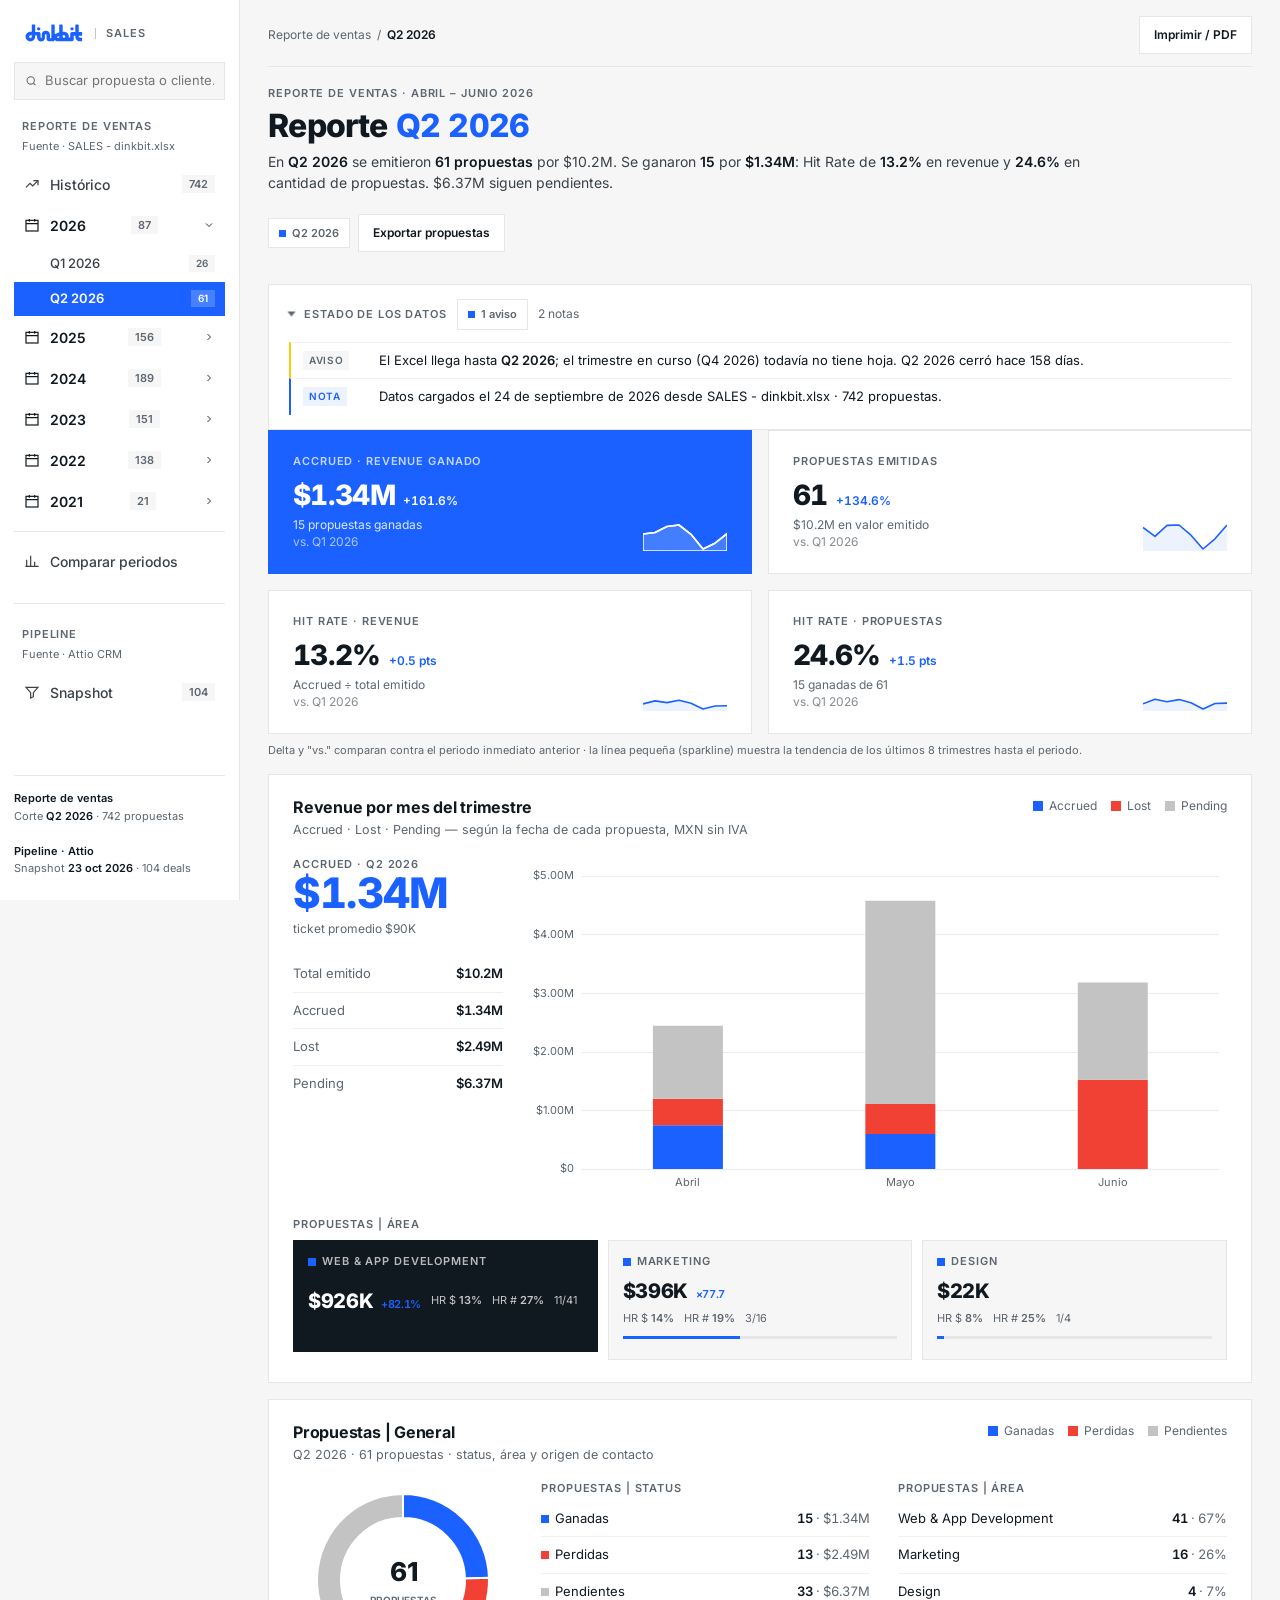
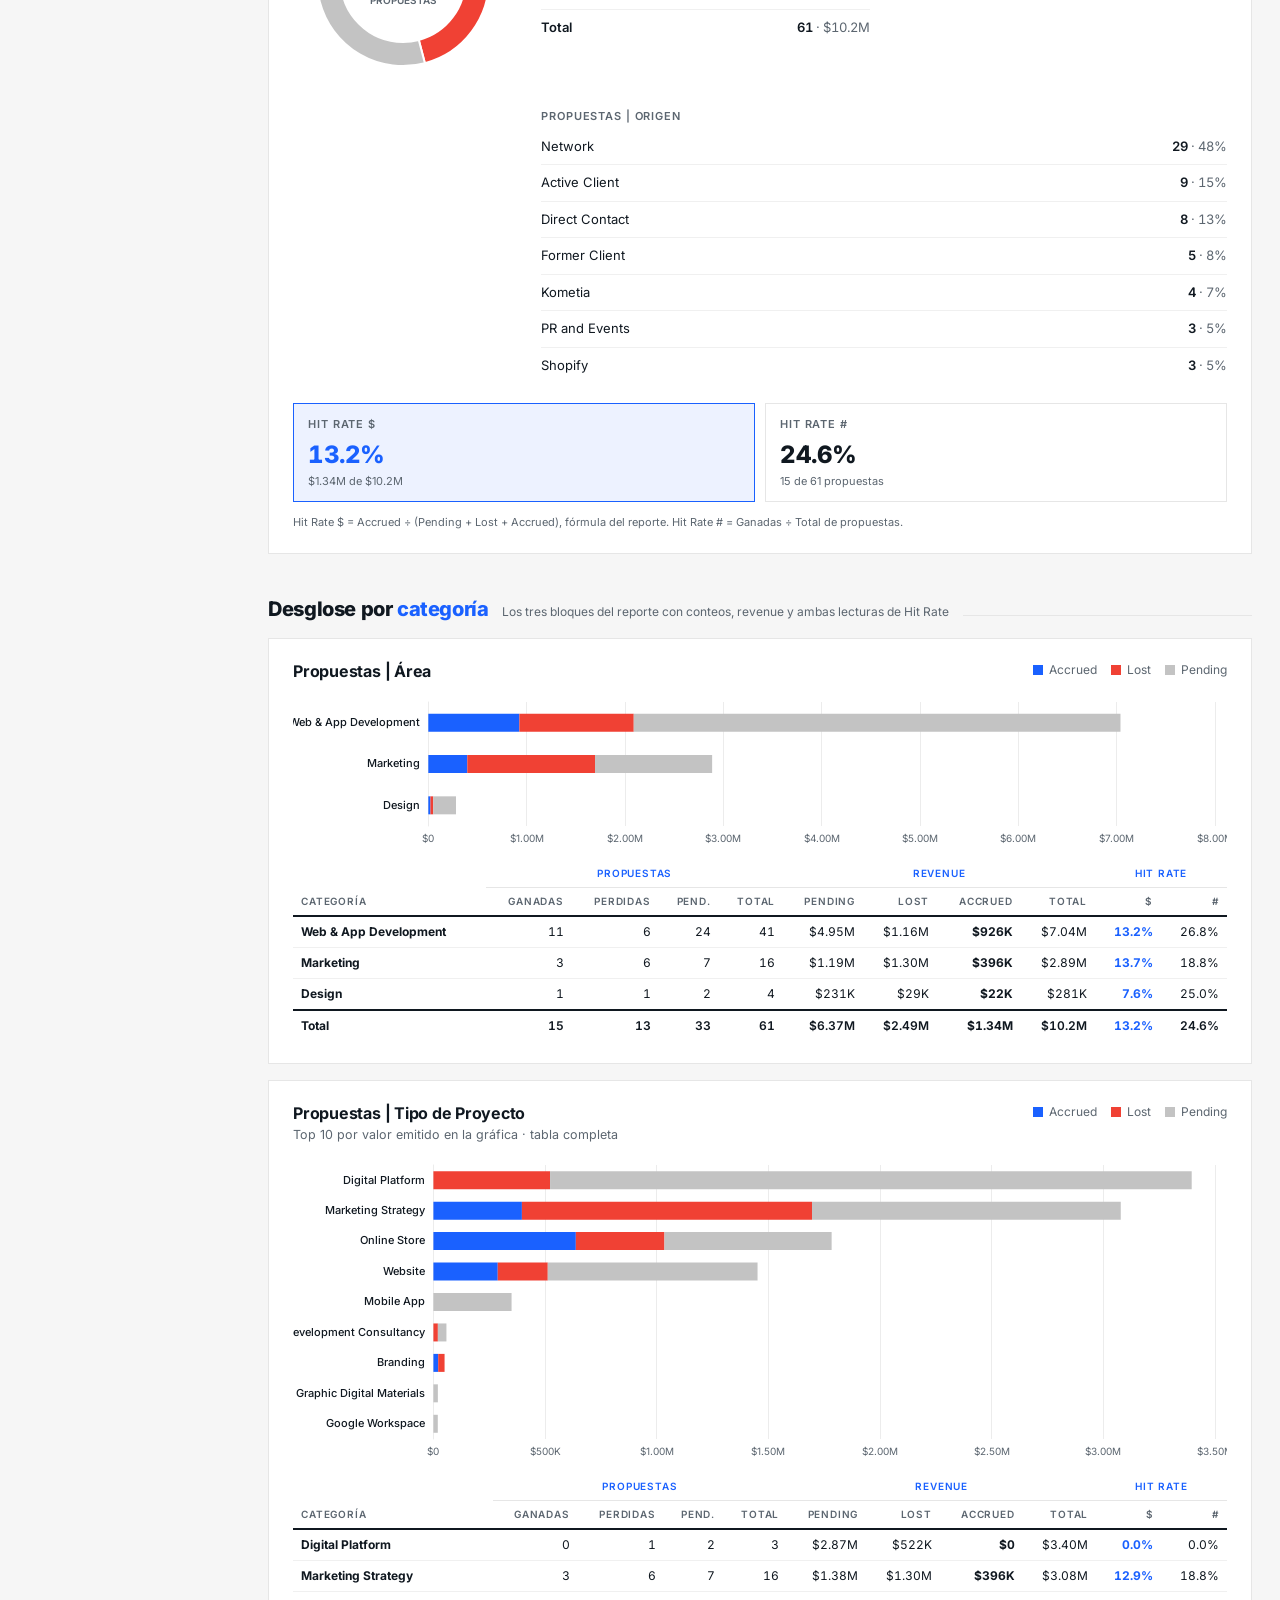
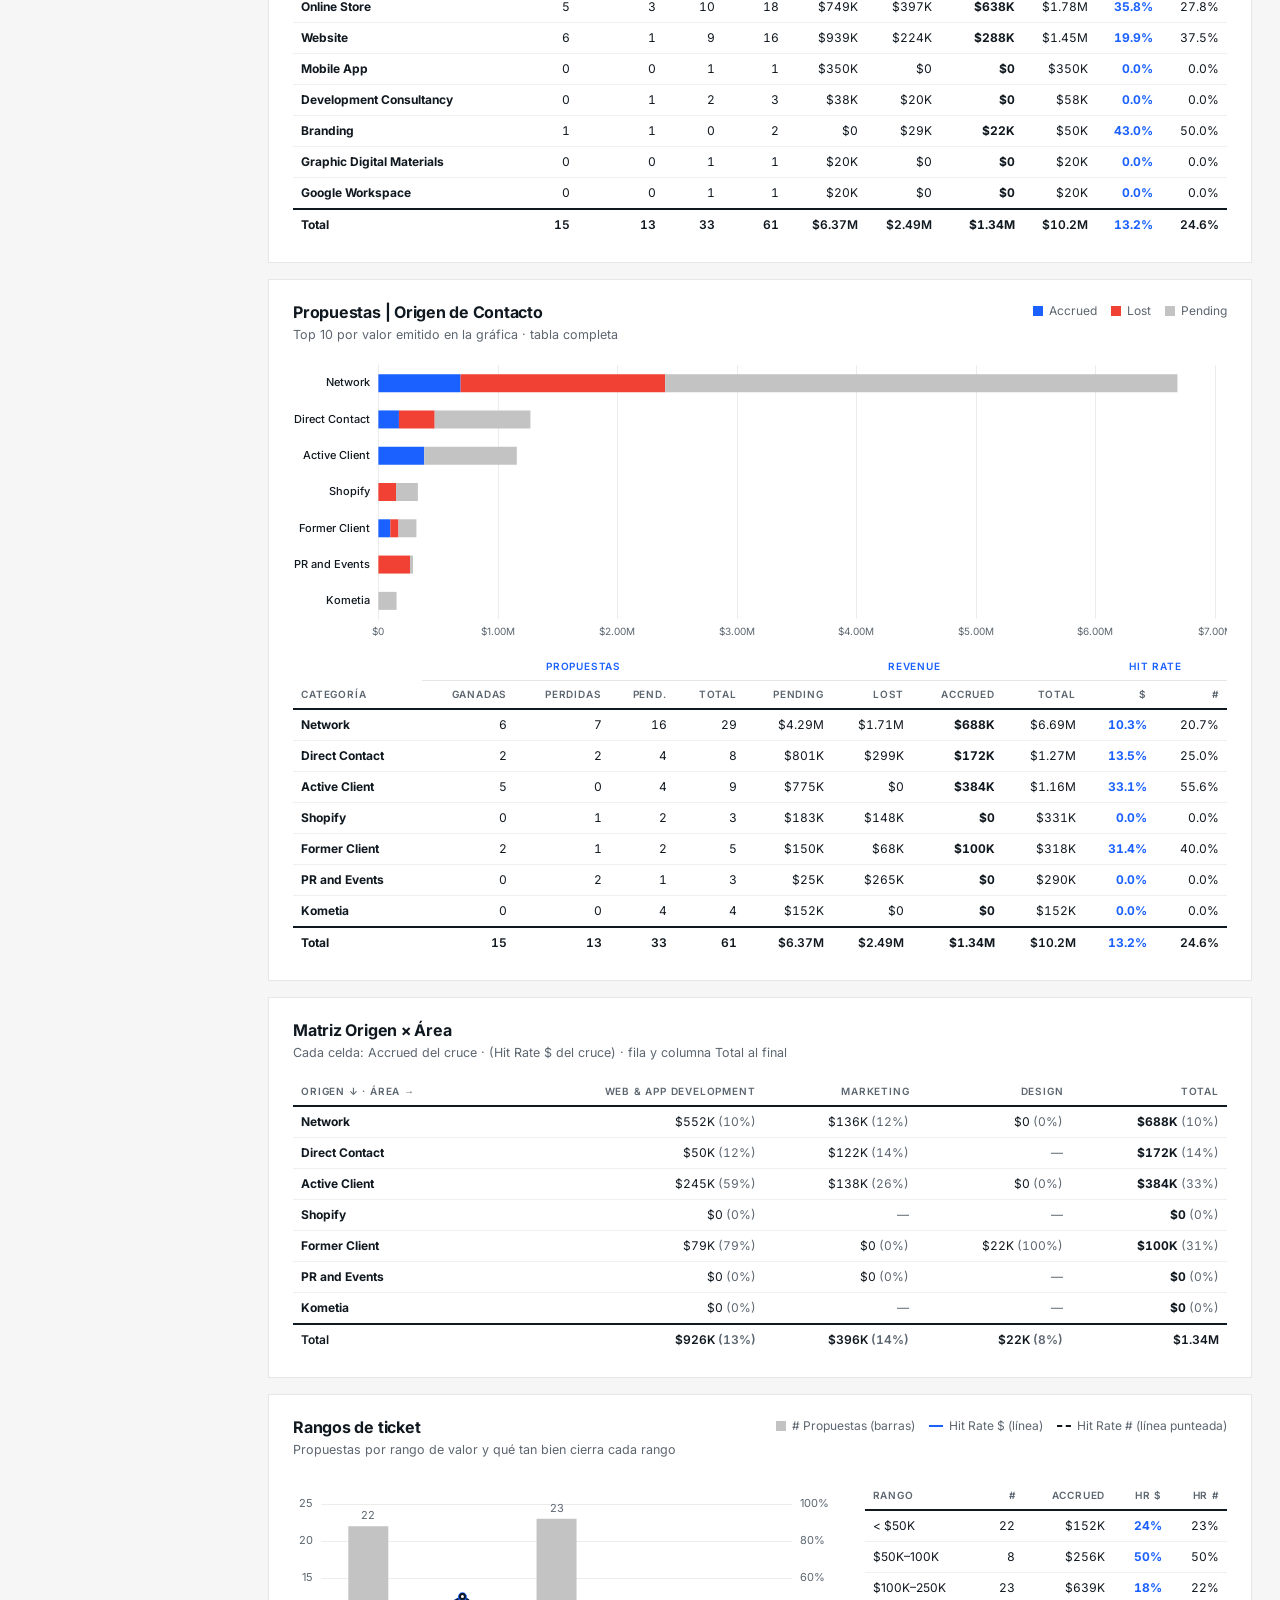
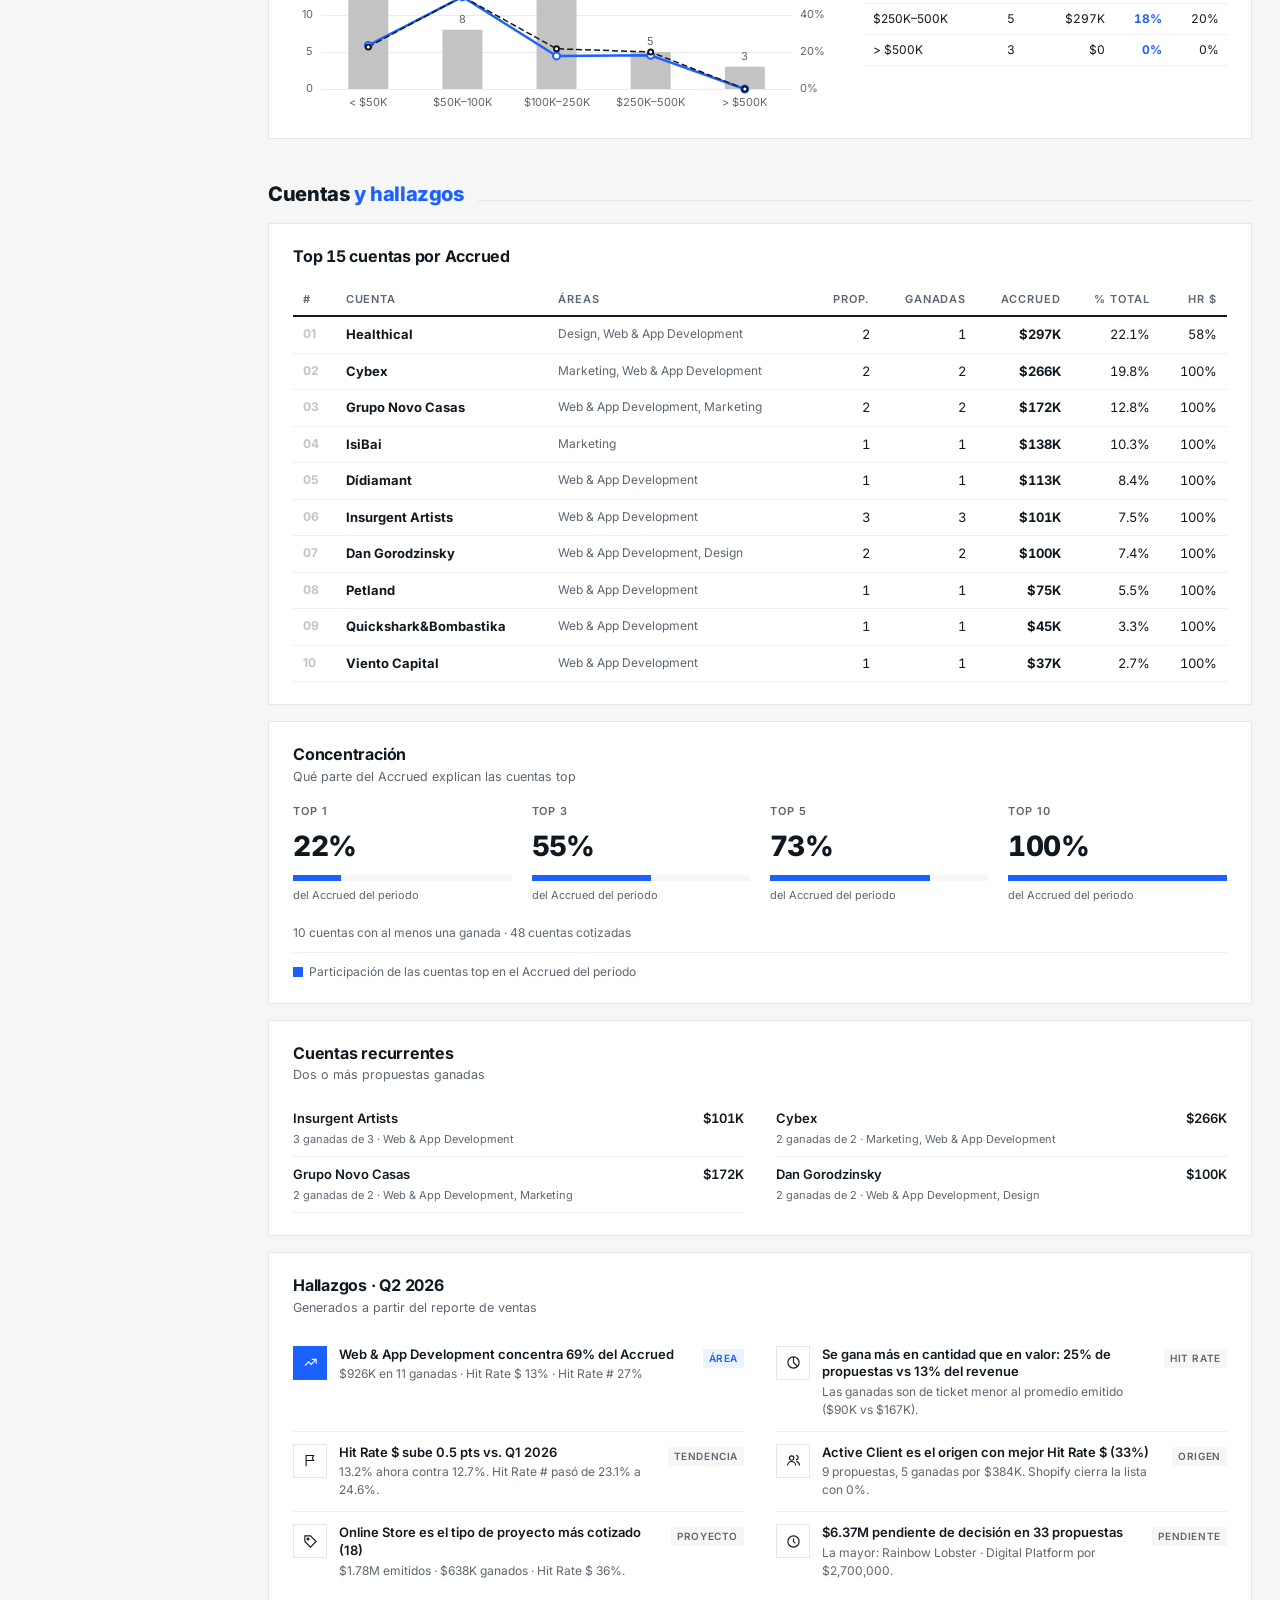
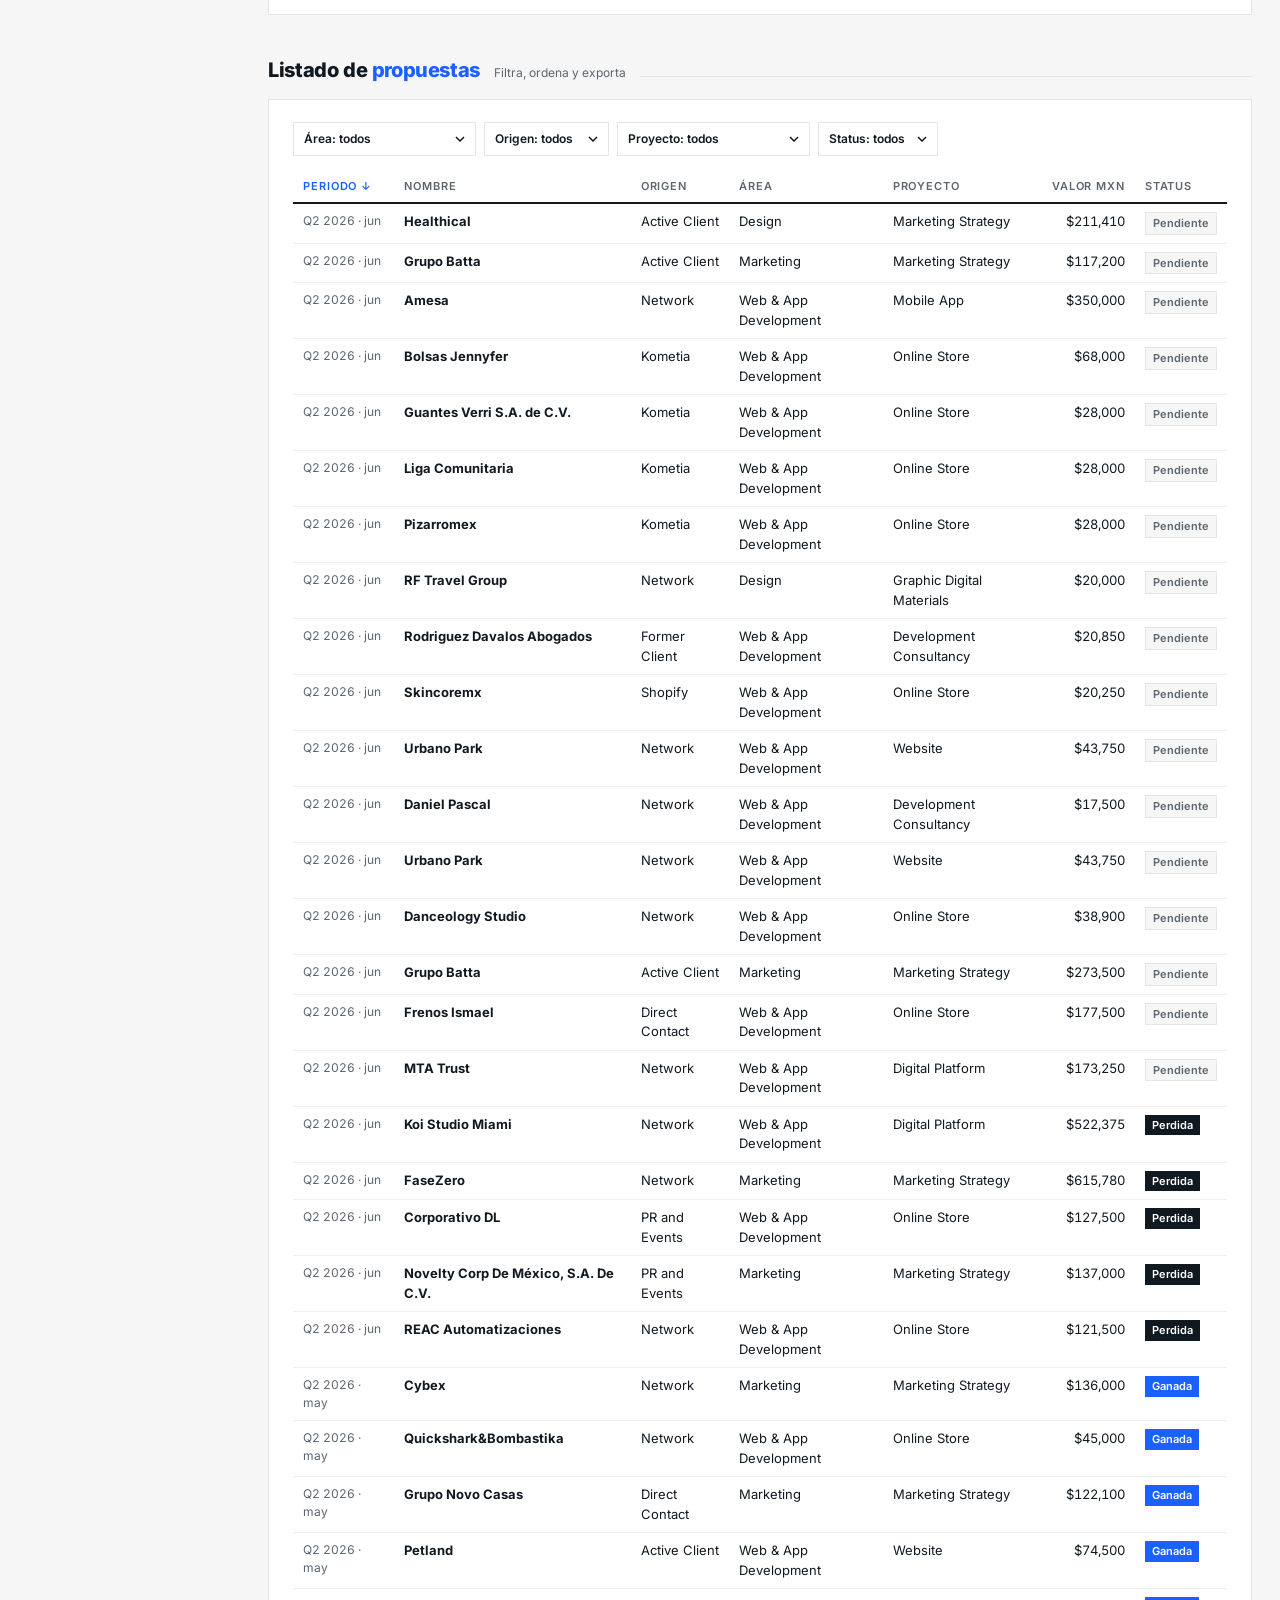
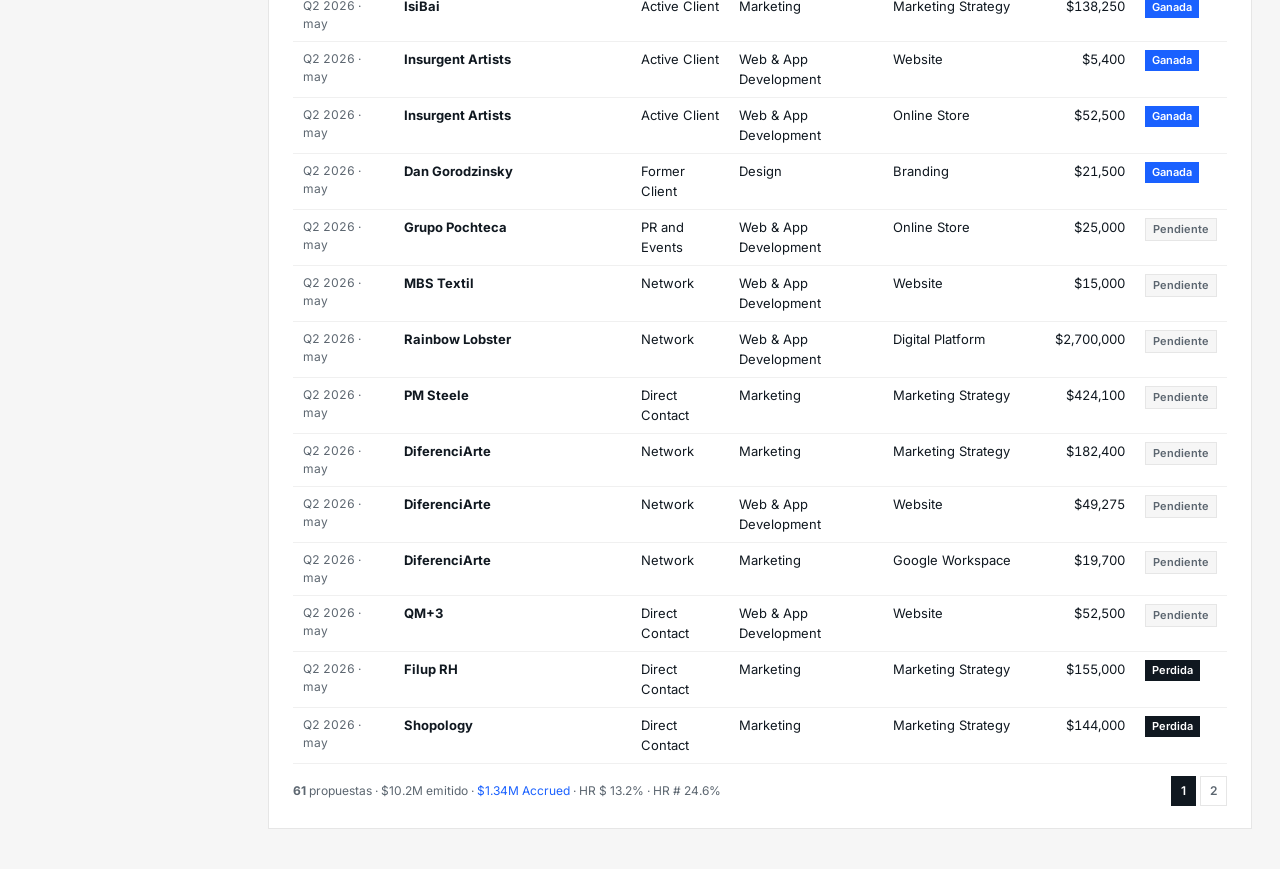
==== commit 0b1095c2: "Add files via upload" ====
--- a/dinkbit-dashboard/public/index.html
+++ b/dinkbit-dashboard/public/index.html
@@ -466,8 +466,8 @@
 </div>
 
 <script id="sales" type="application/json">{"meta":{"source":"SALES - dinkbit.xlsx","generated":"2026-09-24T13:12:55","currency":"MXN","quarters":["2021-Q4","2022-Q1","2022-Q2","2022-Q3","2022-Q4","2023-Q1","2023-Q2","2023-Q3","2023-Q4","2024-Q1","2024-Q2","2024-Q3","2024-Q4","2025-Q1","2025-Q2","2025-Q3","2026-Q1","2026-Q2"],"missing_quarters":["2025-Q4"],"record_count":742,"taxonomy_policy":"as-is (sin normalizar)","hit_rate_definition":{"revenue":"Accrued / (Pending + Lost + Accrued)  [formula del Excel]","count":"Ganadas / Total propuestas"},"catalogs":{"area":{"Desarrollo":377,"Marketing":243,"Web & App Development":60,"Diseño":57,"Design":5},"origen":{"Network":396,"Contacto":147,"Existente":122,"Sortlist":33,"Active Client":11,"Direct Contact":9,"Former Client":8,"Shopify":6,"PR and Events":5,"Kometia":4,"Linked In":1},"proyecto":{"Estrategia Digital":210,"Sitio Web":198,"Shopify":98,"Consultoría":39,"Branding":34,"Desarrollo Flexible":34,"Online Store":25,"Website":22,"Marketing Strategy":21,"Material Gráfico":14,"Plataforma":11,"Proyecto":8,"Digital Platform":7,"UX/UI":5,"Development Consultancy":5,"App móvil":4,"Graphic Digital Materials":2,"Campaña":1,"Banding":1,"Mantenimiento y Mejora":1,"Mobile App":1,"Google Workspace":1},"status":{"Perdida":304,"Ganada":222,"Pendiente":216}}},"records":[{"id":"2021-Q4-001","quarter":"2021-Q4","year":2021,"q":4,"month":10,"fecha":"10.2021","nombre":"Jose Enrique Litenstein","origen":"Network","area":"Diseño","proyecto":"Branding","valor":11700.0,"status":"Perdida"},{"id":"2021-Q4-002","quarter":"2021-Q4","year":2021,"q":4,"month":10,"fecha":"10.2021","nombre":"LHASA","origen":"Network","area":"Marketing","proyecto":"Estrategia Digital","valor":108000.0,"status":"Perdida"},{"id":"2021-Q4-003","quarter":"2021-Q4","year":2021,"q":4,"month":10,"fecha":"10.2021","nombre":"Ventrabajo","origen":"Network","area":"Marketing","proyecto":"Estrategia Digital","valor":180000.0,"status":"Perdida"},{"id":"2021-Q4-004","quarter":"2021-Q4","year":2021,"q":4,"month":10,"fecha":"10.2021","nombre":"Galeria del Calzado","origen":"Contacto","area":"Marketing","proyecto":"Estrategia Digital","valor":210000.0,"status":"Perdida"},{"id":"2021-Q4-005","quarter":"2021-Q4","year":2021,"q":4,"month":10,"fecha":"10.2021","nombre":"Kool Chimp","origen":"Sortlist","area":"Desarrollo","proyecto":"Shopify","valor":58900.0,"status":"Perdida"},{"id":"2021-Q4-006","quarter":"2021-Q4","year":2021,"q":4,"month":10,"fecha":"10.2021","nombre":"Onconecta","origen":"Network","area":"Desarrollo","proyecto":"Desarrollo Flexible","valor":223000.0,"status":"Ganada"},{"id":"2021-Q4-007","quarter":"2021-Q4","year":2021,"q":4,"month":10,"fecha":"10.2021","nombre":"Sabores con Paola","origen":"Sortlist","area":"Desarrollo","proyecto":"Sitio Web","valor":112000.0,"status":"Perdida"},{"id":"2021-Q4-008","quarter":"2021-Q4","year":2021,"q":4,"month":10,"fecha":"10.2021","nombre":"Union de Crédito Santa Fe - SOFOM","origen":"Existente","area":"Diseño","proyecto":"Branding","valor":10000.0,"status":"Perdida"},{"id":"2021-Q4-009","quarter":"2021-Q4","year":2021,"q":4,"month":10,"fecha":"10.2021","nombre":"Union de Crédito Santa Fe - SOFOM","origen":"Existente","area":"Desarrollo","proyecto":"Sitio Web","valor":65000.0,"status":"Perdida"},{"id":"2021-Q4-010","quarter":"2021-Q4","year":2021,"q":4,"month":10,"fecha":"10.2021","nombre":"Global Safe","origen":"Network","area":"Marketing","proyecto":"Estrategia Digital","valor":120000.0,"status":"Ganada"},{"id":"2021-Q4-011","quarter":"2021-Q4","year":2021,"q":4,"month":11,"fecha":"11.2021","nombre":"Omar Reyes","origen":"Network","area":"Marketing","proyecto":"Estrategia Digital","valor":195000.0,"status":"Perdida"},{"id":"2021-Q4-012","quarter":"2021-Q4","year":2021,"q":4,"month":11,"fecha":"11.2021","nombre":"Prime Motion Brokerage","origen":"Network","area":"Desarrollo","proyecto":"Sitio Web","valor":118500.0,"status":"Perdida"},{"id":"2021-Q4-013","quarter":"2021-Q4","year":2021,"q":4,"month":11,"fecha":"11.2021","nombre":"Veggie Mix","origen":"Contacto","area":"Marketing","proyecto":"Estrategia Digital","valor":105000.0,"status":"Perdida"},{"id":"2021-Q4-014","quarter":"2021-Q4","year":2021,"q":4,"month":11,"fecha":"11.2021","nombre":"Elise","origen":"Network","area":"Marketing","proyecto":"Estrategia Digital","valor":60000.0,"status":"Perdida"},{"id":"2021-Q4-015","quarter":"2021-Q4","year":2021,"q":4,"month":11,"fecha":"11.2021","nombre":"Puebla 258","origen":"Contacto","area":"Marketing","proyecto":"Estrategia Digital","valor":120000.0,"status":"Perdida"},{"id":"2021-Q4-016","quarter":"2021-Q4","year":2021,"q":4,"month":11,"fecha":"11.2021","nombre":"Ocular Solution","origen":"Network","area":"Desarrollo","proyecto":"Sitio Web","valor":89500.0,"status":"Perdida"},{"id":"2021-Q4-017","quarter":"2021-Q4","year":2021,"q":4,"month":11,"fecha":"11.2021","nombre":"Vidal Limón Abogados","origen":"Network","area":"Desarrollo","proyecto":"Sitio Web","valor":56700.0,"status":"Perdida"},{"id":"2021-Q4-018","quarter":"2021-Q4","year":2021,"q":4,"month":12,"fecha":"12.2021","nombre":"Cyberbionics Systems","origen":"Sortlist","area":"Desarrollo","proyecto":"Sitio Web","valor":75500.0,"status":"Perdida"},{"id":"2021-Q4-019","quarter":"2021-Q4","year":2021,"q":4,"month":12,"fecha":"12.2021","nombre":"Premier Paint Roller","origen":"Network","area":"Desarrollo","proyecto":"Sitio Web","valor":56000.0,"status":"Ganada"},{"id":"2021-Q4-020","quarter":"2021-Q4","year":2021,"q":4,"month":12,"fecha":"12.2021","nombre":"Light Depot","origen":"Network","area":"Desarrollo","proyecto":"Shopify","valor":97500.0,"status":"Perdida"},{"id":"2021-Q4-021","quarter":"2021-Q4","year":2021,"q":4,"month":12,"fecha":"12.2021","nombre":"Light Depot","origen":"Network","area":"Marketing","proyecto":"Estrategia Digital","valor":108000.0,"status":"Perdida"},{"id":"2022-Q1-001","quarter":"2022-Q1","year":2022,"q":1,"month":1,"fecha":"01.2022","nombre":"Casa Don Ramón Personalizado","origen":"Contacto","area":"Marketing","proyecto":"Estrategia Digital","valor":300000.0,"status":"Perdida"},{"id":"2022-Q1-002","quarter":"2022-Q1","year":2022,"q":1,"month":1,"fecha":"01.2022","nombre":"Casa Don Ramón Personalizado","origen":"Contacto","area":"Desarrollo","proyecto":"Plataforma","valor":115000.0,"status":"Perdida"},{"id":"2022-Q1-003","quarter":"2022-Q1","year":2022,"q":1,"month":1,"fecha":"01.2022","nombre":"La Piñata Wholesale","origen":"Sortlist","area":"Diseño","proyecto":"Branding","valor":28000.0,"status":"Perdida"},{"id":"2022-Q1-004","quarter":"2022-Q1","year":2022,"q":1,"month":1,"fecha":"01.2022","nombre":"La Piñata Wholesale","origen":"Sortlist","area":"Desarrollo","proyecto":"Shopify","valor":121500.0,"status":"Perdida"},{"id":"2022-Q1-005","quarter":"2022-Q1","year":2022,"q":1,"month":1,"fecha":"01.2022","nombre":"Anker","origen":"Contacto","area":"Marketing","proyecto":"Estrategia Digital","valor":930000.0,"status":"Perdida"},{"id":"2022-Q1-006","quarter":"2022-Q1","year":2022,"q":1,"month":1,"fecha":"01.2022","nombre":"Ungga","origen":"Sortlist","area":"Marketing","proyecto":"Estrategia Digital","valor":120000.0,"status":"Ganada"},{"id":"2022-Q1-007","quarter":"2022-Q1","year":2022,"q":1,"month":1,"fecha":"01.2022","nombre":"Banijay Mexico","origen":"Contacto","area":"Marketing","proyecto":"Estrategia Digital","valor":135000.0,"status":"Perdida"},{"id":"2022-Q1-008","quarter":"2022-Q1","year":2022,"q":1,"month":1,"fecha":"01.2022","nombre":"Banijay Mexico","origen":"Contacto","area":"Desarrollo","proyecto":"Sitio Web","valor":66500.0,"status":"Perdida"},{"id":"2022-Q1-009","quarter":"2022-Q1","year":2022,"q":1,"month":1,"fecha":"01.2022","nombre":"E-commerce | Ropa Interior","origen":"Network","area":"Desarrollo","proyecto":"Shopify","valor":66500.0,"status":"Perdida"},{"id":"2022-Q1-010","quarter":"2022-Q1","year":2022,"q":1,"month":1,"fecha":"01.2022","nombre":"Palmex","origen":"Sortlist","area":"Desarrollo","proyecto":"Sitio Web","valor":112500.0,"status":"Ganada"},{"id":"2022-Q1-011","quarter":"2022-Q1","year":2022,"q":1,"month":1,"fecha":"01.2022","nombre":"Envialia","origen":"Network","area":"Marketing","proyecto":"Sitio Web","valor":87000.0,"status":"Perdida"},{"id":"2022-Q1-012","quarter":"2022-Q1","year":2022,"q":1,"month":1,"fecha":"01.2022","nombre":"Prissa","origen":"Sortlist","area":"Marketing","proyecto":"Estrategia Digital","valor":210000.0,"status":"Perdida"},{"id":"2022-Q1-013","quarter":"2022-Q1","year":2022,"q":1,"month":1,"fecha":"01.2022","nombre":"Urban Pizza","origen":"Existente","area":"Marketing","proyecto":"Estrategia Digital","valor":45000.0,"status":"Perdida"},{"id":"2022-Q1-014","quarter":"2022-Q1","year":2022,"q":1,"month":2,"fecha":"02.2022","nombre":"Palmex","origen":"Sortlist","area":"Marketing","proyecto":"Campaña","valor":42500.0,"status":"Perdida"},{"id":"2022-Q1-015","quarter":"2022-Q1","year":2022,"q":1,"month":2,"fecha":"02.2022","nombre":"Homie","origen":"Contacto","area":"Marketing","proyecto":"Estrategia Digital","valor":210000.0,"status":"Perdida"},{"id":"2022-Q1-016","quarter":"2022-Q1","year":2022,"q":1,"month":2,"fecha":"02.2022","nombre":"Homie","origen":"Contacto","area":"Diseño","proyecto":"Material Gráfico","valor":21000.0,"status":"Perdida"},{"id":"2022-Q1-017","quarter":"2022-Q1","year":2022,"q":1,"month":2,"fecha":"02.2022","nombre":"E-commerce | Vapes","origen":"Network","area":"Desarrollo","proyecto":"Shopify","valor":108500.0,"status":"Perdida"},{"id":"2022-Q1-018","quarter":"2022-Q1","year":2022,"q":1,"month":2,"fecha":"02.2022","nombre":"Enviadero","origen":"Network","area":"Desarrollo","proyecto":"Sitio Web","valor":28800.0,"status":"Perdida"},{"id":"2022-Q1-019","quarter":"2022-Q1","year":2022,"q":1,"month":2,"fecha":"02.2022","nombre":"easytrip","origen":"Existente","area":"Marketing","proyecto":"Estrategia Digital","valor":168000.0,"status":"Ganada"},{"id":"2022-Q1-020","quarter":"2022-Q1","year":2022,"q":1,"month":2,"fecha":"02.2022","nombre":"Dayani","origen":"Network","area":"Desarrollo","proyecto":"Desarrollo Flexible","valor":223000.0,"status":"Perdida"},{"id":"2022-Q1-021","quarter":"2022-Q1","year":2022,"q":1,"month":2,"fecha":"02.2022","nombre":"Soul O","origen":"Sortlist","area":"Desarrollo","proyecto":"Sitio Web","valor":52500.0,"status":"Perdida"},{"id":"2022-Q1-022","quarter":"2022-Q1","year":2022,"q":1,"month":2,"fecha":"02.2022","nombre":"Soul O","origen":"Sortlist","area":"Desarrollo","proyecto":"Sitio Web","valor":22500.0,"status":"Perdida"},{"id":"2022-Q1-023","quarter":"2022-Q1","year":2022,"q":1,"month":2,"fecha":"02.2022","nombre":"Grupo Auro","origen":"Network","area":"Desarrollo","proyecto":"Sitio Web","valor":64500.0,"status":"Perdida"},{"id":"2022-Q1-024","quarter":"2022-Q1","year":2022,"q":1,"month":3,"fecha":"03.2022","nombre":"DAISA","origen":"Sortlist","area":"Desarrollo","proyecto":"Sitio Web","valor":56000.0,"status":"Perdida"},{"id":"2022-Q1-025","quarter":"2022-Q1","year":2022,"q":1,"month":2,"fecha":"02.2022","nombre":"Epik","origen":"Network","area":"Marketing","proyecto":"Estrategia Digital","valor":135000.0,"status":"Perdida"},{"id":"2022-Q1-026","quarter":"2022-Q1","year":2022,"q":1,"month":2,"fecha":"02.2022","nombre":"Macropay","origen":"Sortlist","area":"Desarrollo","proyecto":"Desarrollo Flexible","valor":223000.0,"status":"Perdida"},{"id":"2022-Q1-027","quarter":"2022-Q1","year":2022,"q":1,"month":2,"fecha":"02.2022","nombre":"SOMOS REYES","origen":"Sortlist","area":"Desarrollo","proyecto":"Shopify","valor":128500.0,"status":"Perdida"},{"id":"2022-Q1-028","quarter":"2022-Q1","year":2022,"q":1,"month":2,"fecha":"02.2022","nombre":"Ucan","origen":"Network","area":"Marketing","proyecto":"Estrategia Digital","valor":120000.0,"status":"Perdida"},{"id":"2022-Q1-029","quarter":"2022-Q1","year":2022,"q":1,"month":2,"fecha":"02.2022","nombre":"Valiot","origen":"Contacto","area":"Desarrollo","proyecto":"Sitio Web","valor":126000.0,"status":"Ganada"},{"id":"2022-Q1-030","quarter":"2022-Q1","year":2022,"q":1,"month":2,"fecha":"02.2022","nombre":"Valiot","origen":"Contacto","area":"Diseño","proyecto":"Branding","valor":28000.0,"status":"Ganada"},{"id":"2022-Q1-031","quarter":"2022-Q1","year":2022,"q":1,"month":3,"fecha":"03.2022","nombre":"LATAM Financial Partners","origen":"Network","area":"Desarrollo","proyecto":"Sitio Web","valor":56745.0,"status":"Perdida"},{"id":"2022-Q1-032","quarter":"2022-Q1","year":2022,"q":1,"month":3,"fecha":"03.2022","nombre":"LATAM Financial Partners","origen":"Network","area":"Diseño","proyecto":"Branding","valor":28000.0,"status":"Ganada"},{"id":"2022-Q1-033","quarter":"2022-Q1","year":2022,"q":1,"month":3,"fecha":"03.2022","nombre":"U-assist","origen":"Network","area":"Desarrollo","proyecto":"Desarrollo Flexible","valor":70000.0,"status":"Ganada"},{"id":"2022-Q1-034","quarter":"2022-Q1","year":2022,"q":1,"month":3,"fecha":"03.2022","nombre":"QM+3","origen":"Contacto","area":"Desarrollo","proyecto":"Sitio Web","valor":87000.0,"status":"Perdida"},{"id":"2022-Q1-035","quarter":"2022-Q1","year":2022,"q":1,"month":3,"fecha":"03.2022","nombre":"AXA LC","origen":"Network","area":"Marketing","proyecto":"Estrategia Digital","valor":120000.0,"status":"Perdida"},{"id":"2022-Q1-036","quarter":"2022-Q1","year":2022,"q":1,"month":3,"fecha":"03.2022","nombre":"Aldo Luna","origen":"Network","area":"Marketing","proyecto":"Estrategia Digital","valor":210000.0,"status":"Perdida"},{"id":"2022-Q1-037","quarter":"2022-Q1","year":2022,"q":1,"month":3,"fecha":"03.2022","nombre":"Gamalux","origen":"Network","area":"Marketing","proyecto":"Estrategia Digital","valor":75000.0,"status":"Ganada"},{"id":"2022-Q2-001","quarter":"2022-Q2","year":2022,"q":2,"month":4,"fecha":"04.2022","nombre":"Cruzalo","origen":"Sortlist","area":"Marketing","proyecto":"Estrategia Digital","valor":150000.0,"status":"Perdida"},{"id":"2022-Q2-002","quarter":"2022-Q2","year":2022,"q":2,"month":4,"fecha":"04.2022","nombre":"YoCripto","origen":"Network","area":"Marketing","proyecto":"Estrategia Digital","valor":312000.0,"status":"Ganada"},{"id":"2022-Q2-003","quarter":"2022-Q2","year":2022,"q":2,"month":4,"fecha":"04.2022","nombre":"Grupo Santa Rita","origen":"Sortlist","area":"Marketing","proyecto":"Estrategia Digital","valor":210000.0,"status":"Perdida"},{"id":"2022-Q2-004","quarter":"2022-Q2","year":2022,"q":2,"month":5,"fecha":"05.2022","nombre":"David Varver","origen":"Contacto","area":"Desarrollo","proyecto":"Consultoría","valor":168000.0,"status":"Perdida"},{"id":"2022-Q2-005","quarter":"2022-Q2","year":2022,"q":2,"month":5,"fecha":"05.2022","nombre":"Epic Naturals","origen":"Contacto","area":"Marketing","proyecto":"Estrategia Digital","valor":150000.0,"status":"Perdida"},{"id":"2022-Q2-006","quarter":"2022-Q2","year":2022,"q":2,"month":5,"fecha":"05.2022","nombre":"Yoin QR","origen":"Existente","area":"Desarrollo","proyecto":"Sitio Web","valor":47500.0,"status":"Ganada"},{"id":"2022-Q2-007","quarter":"2022-Q2","year":2022,"q":2,"month":5,"fecha":"05.2022","nombre":"Petland","origen":"Network","area":"Marketing","proyecto":"Estrategia Digital","valor":168000.0,"status":"Ganada"},{"id":"2022-Q2-008","quarter":"2022-Q2","year":2022,"q":2,"month":5,"fecha":"05.2022","nombre":"Zitrone","origen":"Contacto","area":"Desarrollo","proyecto":"Sitio Web","valor":54500.0,"status":"Ganada"},{"id":"2022-Q2-009","quarter":"2022-Q2","year":2022,"q":2,"month":5,"fecha":"05.2022","nombre":"Acfin","origen":"Network","area":"Desarrollo","proyecto":"Sitio Web","valor":73500.0,"status":"Perdida"},{"id":"2022-Q2-010","quarter":"2022-Q2","year":2022,"q":2,"month":5,"fecha":"05.2022","nombre":"Zitrone","origen":"Contacto","area":"Marketing","proyecto":"Estrategia Digital","valor":75000.0,"status":"Perdida"},{"id":"2022-Q2-011","quarter":"2022-Q2","year":2022,"q":2,"month":5,"fecha":"05.2022","nombre":"Tivos","origen":"Sortlist","area":"Marketing","proyecto":"Estrategia Digital","valor":168000.0,"status":"Perdida"},{"id":"2022-Q2-012","quarter":"2022-Q2","year":2022,"q":2,"month":5,"fecha":"05.2022","nombre":"Colegio Columbia","origen":"Network","area":"Marketing","proyecto":"Estrategia Digital","valor":132000.0,"status":"Perdida"},{"id":"2022-Q2-013","quarter":"2022-Q2","year":2022,"q":2,"month":5,"fecha":"05.2022","nombre":"Crypto Exchange","origen":"Network","area":"Diseño","proyecto":"Material Gráfico","valor":73500.0,"status":"Perdida"},{"id":"2022-Q2-014","quarter":"2022-Q2","year":2022,"q":2,"month":5,"fecha":"05.2022","nombre":"Bartons","origen":"Existente","area":"Desarrollo","proyecto":"Shopify","valor":81000.0,"status":"Ganada"},{"id":"2022-Q2-015","quarter":"2022-Q2","year":2022,"q":2,"month":5,"fecha":"05.2022","nombre":"LATAM Financial Partners","origen":"Existente","area":"Diseño","proyecto":"Material Gráfico","valor":29600.0,"status":"Perdida"},{"id":"2022-Q2-016","quarter":"2022-Q2","year":2022,"q":2,"month":5,"fecha":"05.2022","nombre":"Palmex","origen":"Existente","area":"Diseño","proyecto":"Material Gráfico","valor":57000.0,"status":"Perdida"},{"id":"2022-Q2-017","quarter":"2022-Q2","year":2022,"q":2,"month":5,"fecha":"05.2022","nombre":"Vimant Meta","origen":"Existente","area":"Diseño","proyecto":"Branding","valor":57000.0,"status":"Perdida"},{"id":"2022-Q2-018","quarter":"2022-Q2","year":2022,"q":2,"month":6,"fecha":"06.2022","nombre":"Petchaperon","origen":"Network","area":"Marketing","proyecto":"Estrategia Digital","valor":165000.0,"status":"Perdida"},{"id":"2022-Q2-019","quarter":"2022-Q2","year":2022,"q":2,"month":6,"fecha":"06.2022","nombre":"Lexi","origen":"Sortlist","area":"Diseño","proyecto":"Material Gráfico","valor":120000.0,"status":"Perdida"},{"id":"2022-Q2-020","quarter":"2022-Q2","year":2022,"q":2,"month":6,"fecha":"06.2022","nombre":"CINCO Real Estate","origen":"Contacto","area":"Desarrollo","proyecto":"Plataforma","valor":212000.0,"status":"Perdida"},{"id":"2022-Q2-021","quarter":"2022-Q2","year":2022,"q":2,"month":6,"fecha":"06.2022","nombre":"Grupo Lar","origen":"Network","area":"Marketing","proyecto":"Estrategia Digital","valor":504000.0,"status":"Perdida"},{"id":"2022-Q2-022","quarter":"2022-Q2","year":2022,"q":2,"month":6,"fecha":"06.2022","nombre":"Oficinas IBS","origen":"Network","area":"Marketing","proyecto":"Estrategia Digital","valor":150000.0,"status":"Perdida"},{"id":"2022-Q2-023","quarter":"2022-Q2","year":2022,"q":2,"month":6,"fecha":"06.2022","nombre":"Postall","origen":"Sortlist","area":"Desarrollo","proyecto":"Desarrollo Flexible","valor":223000.0,"status":"Perdida"},{"id":"2022-Q2-024","quarter":"2022-Q2","year":2022,"q":2,"month":6,"fecha":"06.2022","nombre":"Birdman","origen":"Network","area":"Marketing","proyecto":"Estrategia Digital","valor":225000.0,"status":"Perdida"},{"id":"2022-Q2-025","quarter":"2022-Q2","year":2022,"q":2,"month":6,"fecha":"06.2022","nombre":"Blume","origen":"Existente","area":"Marketing","proyecto":"Estrategia Digital","valor":165000.0,"status":"Perdida"},{"id":"2022-Q2-026","quarter":"2022-Q2","year":2022,"q":2,"month":6,"fecha":"06.2022","nombre":"Intima","origen":"Existente","area":"Desarrollo","proyecto":"Desarrollo Flexible","valor":450000.0,"status":"Perdida"},{"id":"2022-Q2-027","quarter":"2022-Q2","year":2022,"q":2,"month":6,"fecha":"06.2022","nombre":"Wai Marketing | SUEROX","origen":"Existente","area":"Desarrollo","proyecto":"Plataforma","valor":220000.0,"status":"Perdida"},{"id":"2022-Q2-028","quarter":"2022-Q2","year":2022,"q":2,"month":6,"fecha":"06.2022","nombre":"Encyclosports","origen":"Network","area":"Desarrollo","proyecto":"Desarrollo Flexible","valor":370000.0,"status":"Ganada"},{"id":"2022-Q2-029","quarter":"2022-Q2","year":2022,"q":2,"month":6,"fecha":"06.2022","nombre":"Chayo Stone","origen":"Network","area":"Marketing","proyecto":"Estrategia Digital","valor":150000.0,"status":"Perdida"},{"id":"2022-Q2-030","quarter":"2022-Q2","year":2022,"q":2,"month":6,"fecha":"06.2022","nombre":"Credenz","origen":"Network","area":"Marketing","proyecto":"Estrategia Digital","valor":171000.0,"status":"Perdida"},{"id":"2022-Q3-001","quarter":"2022-Q3","year":2022,"q":3,"month":7,"fecha":"07.2022","nombre":"Everlast","origen":"Network","area":"Desarrollo","proyecto":"Shopify","valor":124500.0,"status":"Ganada"},{"id":"2022-Q3-002","quarter":"2022-Q3","year":2022,"q":3,"month":7,"fecha":"07.2022","nombre":"Aaron Fuhrman","origen":"Existente","area":"Desarrollo","proyecto":"Shopify","valor":80000.0,"status":"Ganada"},{"id":"2022-Q3-003","quarter":"2022-Q3","year":2022,"q":3,"month":7,"fecha":"07.2022","nombre":"Power BX","origen":"Network","area":"Desarrollo","proyecto":"Desarrollo Flexible","valor":84000.0,"status":"Ganada"},{"id":"2022-Q3-004","quarter":"2022-Q3","year":2022,"q":3,"month":7,"fecha":"07.2022","nombre":"Moments | Vitorio Forti","origen":"Existente","area":"Marketing","proyecto":"Estrategia Digital","valor":90000.0,"status":"Ganada"},{"id":"2022-Q3-005","quarter":"2022-Q3","year":2022,"q":3,"month":7,"fecha":"07.2022","nombre":"Carta Porte","origen":"Network","area":"Marketing","proyecto":"Estrategia Digital","valor":195000.0,"status":"Perdida"},{"id":"2022-Q3-006","quarter":"2022-Q3","year":2022,"q":3,"month":7,"fecha":"07.2022","nombre":"Casadobe","origen":"Network","area":"Marketing","proyecto":"Estrategia Digital","valor":213000.0,"status":"Perdida"},{"id":"2022-Q3-007","quarter":"2022-Q3","year":2022,"q":3,"month":7,"fecha":"07.2022","nombre":"Kurson Kosher","origen":"Network","area":"Desarrollo","proyecto":"Shopify","valor":126000.0,"status":"Perdida"},{"id":"2022-Q3-008","quarter":"2022-Q3","year":2022,"q":3,"month":7,"fecha":"07.2022","nombre":"Adobera","origen":"Network","area":"Desarrollo","proyecto":"Sitio Web","valor":57500.0,"status":"Perdida"},{"id":"2022-Q3-009","quarter":"2022-Q3","year":2022,"q":3,"month":7,"fecha":"07.2022","nombre":"airbag","origen":"Contacto","area":"Desarrollo","proyecto":"Sitio Web","valor":90000.0,"status":"Perdida"},{"id":"2022-Q3-010","quarter":"2022-Q3","year":2022,"q":3,"month":7,"fecha":"07.2022","nombre":"Codex","origen":"Network","area":"Desarrollo","proyecto":"Sitio Web","valor":27500.0,"status":"Perdida"},{"id":"2022-Q3-011","quarter":"2022-Q3","year":2022,"q":3,"month":7,"fecha":"07.2022","nombre":"Carlos Masri","origen":"Network","area":"Desarrollo","proyecto":"Desarrollo Flexible","valor":28000.0,"status":"Perdida"},{"id":"2022-Q3-012","quarter":"2022-Q3","year":2022,"q":3,"month":7,"fecha":"07.2022","nombre":"Tequila | Rubn Berko","origen":"Contacto","area":"Marketing","proyecto":"Estrategia Digital","valor":42500.0,"status":"Perdida"},{"id":"2022-Q3-013","quarter":"2022-Q3","year":2022,"q":3,"month":7,"fecha":"07.2022","nombre":"Codex","origen":"Network","area":"Desarrollo","proyecto":"Sitio Web","valor":91700.0,"status":"Perdida"},{"id":"2022-Q3-014","quarter":"2022-Q3","year":2022,"q":3,"month":7,"fecha":"07.2022","nombre":"Tequila | Rubn Berko","origen":"Contacto","area":"Desarrollo","proyecto":"Sitio Web","valor":57700.0,"status":"Perdida"},{"id":"2022-Q3-015","quarter":"2022-Q3","year":2022,"q":3,"month":7,"fecha":"07.2022","nombre":"Bridesmaids","origen":"Existente","area":"Desarrollo","proyecto":"Shopify","valor":77500.0,"status":"Perdida"},{"id":"2022-Q3-016","quarter":"2022-Q3","year":2022,"q":3,"month":7,"fecha":"07.2022","nombre":"AKSI","origen":"Sortlist","area":"Desarrollo","proyecto":"Shopify","valor":117000.0,"status":"Perdida"},{"id":"2022-Q3-017","quarter":"2022-Q3","year":2022,"q":3,"month":8,"fecha":"08.2022","nombre":"Ventaver","origen":"Contacto","area":"Desarrollo","proyecto":"Estrategia Digital","valor":77750.0,"status":"Perdida"},{"id":"2022-Q3-018","quarter":"2022-Q3","year":2022,"q":3,"month":8,"fecha":"08.2022","nombre":"Pinnacle","origen":"Contacto","area":"Marketing","proyecto":"Estrategia Digital","valor":214200.0,"status":"Perdida"},{"id":"2022-Q3-019","quarter":"2022-Q3","year":2022,"q":3,"month":8,"fecha":"08.2022","nombre":"Credit Brokers","origen":"Network","area":"Marketing","proyecto":"Estrategia Digital","valor":159000.0,"status":"Perdida"},{"id":"2022-Q3-020","quarter":"2022-Q3","year":2022,"q":3,"month":8,"fecha":"08.2022","nombre":"Wiixii","origen":"Network","area":"Marketing","proyecto":"Estrategia Digital","valor":159000.0,"status":"Perdida"},{"id":"2022-Q3-021","quarter":"2022-Q3","year":2022,"q":3,"month":8,"fecha":"08.2022","nombre":"Vidafel","origen":"Sortlist","area":"Marketing","proyecto":"Estrategia Digital","valor":171000.0,"status":"Perdida"},{"id":"2022-Q3-022","quarter":"2022-Q3","year":2022,"q":3,"month":8,"fecha":"08.2022","nombre":"BitGraduate","origen":"Existente","area":"Desarrollo","proyecto":"Sitio Web","valor":50000.0,"status":"Perdida"},{"id":"2022-Q3-023","quarter":"2022-Q3","year":2022,"q":3,"month":8,"fecha":"08.2022","nombre":"Payship","origen":"Network","area":"Marketing","proyecto":"Estrategia Digital","valor":171000.0,"status":"Perdida"},{"id":"2022-Q3-024","quarter":"2022-Q3","year":2022,"q":3,"month":8,"fecha":"08.2022","nombre":"Ventaver","origen":"Contacto","area":"Marketing","proyecto":"Estrategia Digital","valor":172500.0,"status":"Perdida"},{"id":"2022-Q3-025","quarter":"2022-Q3","year":2022,"q":3,"month":9,"fecha":"09.2022","nombre":"Verqor","origen":"Network","area":"Diseño","proyecto":"UX/UI","valor":45100.0,"status":"Ganada"},{"id":"2022-Q3-026","quarter":"2022-Q3","year":2022,"q":3,"month":9,"fecha":"09.2022","nombre":"TTMX","origen":"Network","area":"Marketing","proyecto":"Estrategia Digital","valor":162000.0,"status":"Ganada"},{"id":"2022-Q3-027","quarter":"2022-Q3","year":2022,"q":3,"month":9,"fecha":"09.2022","nombre":"Ricardo Barroso","origen":"Network","area":"Marketing","proyecto":"Estrategia Digital","valor":84000.0,"status":"Perdida"},{"id":"2022-Q3-028","quarter":"2022-Q3","year":2022,"q":3,"month":9,"fecha":"09.2022","nombre":"Muebles D'Europe","origen":"Existente","area":"Desarrollo","proyecto":"Shopify","valor":108500.0,"status":"Perdida"},{"id":"2022-Q3-029","quarter":"2022-Q3","year":2022,"q":3,"month":9,"fecha":"09.2022","nombre":"PikStudio","origen":"Network","area":"Marketing","proyecto":"Estrategia Digital","valor":90000.0,"status":"Perdida"},{"id":"2022-Q3-030","quarter":"2022-Q3","year":2022,"q":3,"month":9,"fecha":"09.2022","nombre":"Sharon Skivirsky","origen":"Network","area":"Desarrollo","proyecto":"Sitio Web","valor":29400.0,"status":"Perdida"},{"id":"2022-Q3-031","quarter":"2022-Q3","year":2022,"q":3,"month":9,"fecha":"09.2022","nombre":"Credenz","origen":"Network","area":"Diseño","proyecto":"Material Gráfico","valor":66000.0,"status":"Perdida"},{"id":"2022-Q3-032","quarter":"2022-Q3","year":2022,"q":3,"month":9,"fecha":"09.2022","nombre":"E-FASHION","origen":"Existente","area":"Marketing","proyecto":"Estrategia Digital","valor":165000.0,"status":"Perdida"},{"id":"2022-Q3-033","quarter":"2022-Q3","year":2022,"q":3,"month":9,"fecha":"09.2022","nombre":"Maltosaa","origen":"Sortlist","area":"Marketing","proyecto":"Estrategia Digital","valor":159000.0,"status":"Perdida"},{"id":"2022-Q3-034","quarter":"2022-Q3","year":2022,"q":3,"month":9,"fecha":"09.2022","nombre":"Grupo Ángeles","origen":"Network","area":"Desarrollo","proyecto":"Desarrollo Flexible","valor":43200.0,"status":"Perdida"},{"id":"2022-Q3-035","quarter":"2022-Q3","year":2022,"q":3,"month":9,"fecha":"09.2022","nombre":"Groke","origen":"Existente","area":"Marketing","proyecto":"Estrategia Digital","valor":120000.0,"status":"Perdida"},{"id":"2022-Q3-036","quarter":"2022-Q3","year":2022,"q":3,"month":9,"fecha":"09.2022","nombre":"Del Sol & Woolworth","origen":"Contacto","area":"Marketing","proyecto":"Estrategia Digital","valor":195000.0,"status":"Perdida"},{"id":"2022-Q4-001","quarter":"2022-Q4","year":2022,"q":4,"month":10,"fecha":"10.2022","nombre":"SMB Desarrollos","origen":"Contacto","area":"Desarrollo","proyecto":"Sitio Web","valor":87500.0,"status":"Ganada"},{"id":"2022-Q4-002","quarter":"2022-Q4","year":2022,"q":4,"month":10,"fecha":"10.2022","nombre":"Ellas Touch","origen":"Existente","area":"Diseño","proyecto":"Branding","valor":32800.0,"status":"Ganada"},{"id":"2022-Q4-003","quarter":"2022-Q4","year":2022,"q":4,"month":10,"fecha":"10.2022","nombre":"FIDEPO","origen":"Contacto","area":"Marketing","proyecto":"Estrategia Digital","valor":151965.0,"status":"Ganada"},{"id":"2022-Q4-004","quarter":"2022-Q4","year":2022,"q":4,"month":10,"fecha":"10.2022","nombre":"Leon Wladislawoski","origen":"Network","area":"Diseño","proyecto":"Branding","valor":39500.0,"status":"Ganada"},{"id":"2022-Q4-005","quarter":"2022-Q4","year":2022,"q":4,"month":10,"fecha":"10.2022","nombre":"Marola","origen":"Contacto","area":"Marketing","proyecto":"Estrategia Digital","valor":111000.0,"status":"Ganada"},{"id":"2022-Q4-006","quarter":"2022-Q4","year":2022,"q":4,"month":10,"fecha":"10.2022","nombre":"Kinezis","origen":"Contacto","area":"Desarrollo","proyecto":"Sitio Web","valor":67500.0,"status":"Perdida"},{"id":"2022-Q4-007","quarter":"2022-Q4","year":2022,"q":4,"month":10,"fecha":"10.2022","nombre":"RF Id","origen":"Network","area":"Diseño","proyecto":"Branding","valor":42500.0,"status":"Perdida"},{"id":"2022-Q4-008","quarter":"2022-Q4","year":2022,"q":4,"month":10,"fecha":"10.2022","nombre":"Fire House Market","origen":"Contacto","area":"Desarrollo","proyecto":"Sitio Web","valor":85680.0,"status":"Perdida"},{"id":"2022-Q4-009","quarter":"2022-Q4","year":2022,"q":4,"month":10,"fecha":"10.2022","nombre":"SUTRA","origen":"Network","area":"Desarrollo","proyecto":"Shopify","valor":82500.0,"status":"Perdida"},{"id":"2022-Q4-010","quarter":"2022-Q4","year":2022,"q":4,"month":10,"fecha":"10.2022","nombre":"Ana Allier","origen":"Contacto","area":"Desarrollo","proyecto":"Shopify","valor":76500.0,"status":"Perdida"},{"id":"2022-Q4-011","quarter":"2022-Q4","year":2022,"q":4,"month":10,"fecha":"10.2022","nombre":"RF Id","origen":"Network","area":"Diseño","proyecto":"Consultoría","valor":27500.0,"status":"Perdida"},{"id":"2022-Q4-012","quarter":"2022-Q4","year":2022,"q":4,"month":10,"fecha":"10.2022","nombre":"Postall","origen":"Sortlist","area":"Desarrollo","proyecto":"Desarrollo Flexible","valor":28800.0,"status":"Perdida"},{"id":"2022-Q4-013","quarter":"2022-Q4","year":2022,"q":4,"month":10,"fecha":"10.2022","nombre":"ADJ Mxico","origen":"Network","area":"Desarrollo","proyecto":"Shopify","valor":66500.0,"status":"Perdida"},{"id":"2022-Q4-014","quarter":"2022-Q4","year":2022,"q":4,"month":10,"fecha":"10.2022","nombre":"Alex Levit","origen":"Network","area":"Desarrollo","proyecto":"Desarrollo Flexible","valor":28800.0,"status":"Perdida"},{"id":"2022-Q4-015","quarter":"2022-Q4","year":2022,"q":4,"month":10,"fecha":"10.2022","nombre":"Tivos","origen":"Contacto","area":"Diseño","proyecto":"Branding","valor":62850.0,"status":"Perdida"},{"id":"2022-Q4-016","quarter":"2022-Q4","year":2022,"q":4,"month":10,"fecha":"10.2022","nombre":"Zyrus","origen":"Network","area":"Marketing","proyecto":"Estrategia Digital","valor":159000.0,"status":"Perdida"},{"id":"2022-Q4-017","quarter":"2022-Q4","year":2022,"q":4,"month":10,"fecha":"10.2022","nombre":"Divine","origen":"Network","area":"Marketing","proyecto":"Estrategia Digital","valor":159000.0,"status":"Perdida"},{"id":"2022-Q4-018","quarter":"2022-Q4","year":2022,"q":4,"month":10,"fecha":"10.2022","nombre":"Nowo","origen":"Contacto","area":"Diseño","proyecto":"Branding","valor":107500.0,"status":"Perdida"},{"id":"2022-Q4-019","quarter":"2022-Q4","year":2022,"q":4,"month":10,"fecha":"10.2022","nombre":"Eduardo Cruz | Plataforma Fitness","origen":"Network","area":"Desarrollo","proyecto":"Desarrollo Flexible","valor":28800.0,"status":"Perdida"},{"id":"2022-Q4-020","quarter":"2022-Q4","year":2022,"q":4,"month":11,"fecha":"11.2022","nombre":"The Unlimited Box","origen":"Contacto","area":"Marketing","proyecto":"Estrategia Digital","valor":174000.0,"status":"Ganada"},{"id":"2022-Q4-021","quarter":"2022-Q4","year":2022,"q":4,"month":11,"fecha":"11.2022","nombre":"The Fit 24","origen":"Existente","area":"Desarrollo","proyecto":"Sitio Web","valor":59600.0,"status":"Ganada"},{"id":"2022-Q4-022","quarter":"2022-Q4","year":2022,"q":4,"month":11,"fecha":"11.2022","nombre":"The Fit 24","origen":"Existente","area":"Diseño","proyecto":"Banding","valor":35500.0,"status":"Ganada"},{"id":"2022-Q4-023","quarter":"2022-Q4","year":2022,"q":4,"month":11,"fecha":"11.2022","nombre":"Leon Wladislawoski","origen":"Network","area":"Desarrollo","proyecto":"Desarrollo Flexible","valor":28800.0,"status":"Perdida"},{"id":"2022-Q4-024","quarter":"2022-Q4","year":2022,"q":4,"month":11,"fecha":"11.2022","nombre":"Trajes Internacionales","origen":"Network","area":"Diseño","proyecto":"Branding","valor":28800.0,"status":"Perdida"},{"id":"2022-Q4-025","quarter":"2022-Q4","year":2022,"q":4,"month":11,"fecha":"11.2022","nombre":"Telesteps","origen":"Network","area":"Desarrollo","proyecto":"Shopify","valor":66500.0,"status":"Perdida"},{"id":"2022-Q4-026","quarter":"2022-Q4","year":2022,"q":4,"month":11,"fecha":"11.2022","nombre":"AXA LC","origen":"Network","area":"Marketing","proyecto":"Estrategia Digital","valor":60000.0,"status":"Perdida"},{"id":"2022-Q4-027","quarter":"2022-Q4","year":2022,"q":4,"month":11,"fecha":"11.2022","nombre":"Tropic | Zapaterías","origen":"Network","area":"Desarrollo","proyecto":"Proyecto","valor":83375.0,"status":"Perdida"},{"id":"2022-Q4-028","quarter":"2022-Q4","year":2022,"q":4,"month":12,"fecha":"12.2022","nombre":"Condominios | Alfonso Masri","origen":"Network","area":"Marketing","proyecto":"Estrategia Digital","valor":33000.0,"status":"Perdida"},{"id":"2022-Q4-029","quarter":"2022-Q4","year":2022,"q":4,"month":12,"fecha":"12.2022","nombre":"App Guardarropa","origen":"Network","area":"Desarrollo","proyecto":"Desarrollo Flexible","valor":230500.0,"status":"Perdida"},{"id":"2022-Q4-030","quarter":"2022-Q4","year":2022,"q":4,"month":12,"fecha":"12.2022","nombre":"Grupo Museo de Cera","origen":"Contacto","area":"Marketing","proyecto":"Estrategia Digital","valor":525000.0,"status":"Perdida"},{"id":"2022-Q4-031","quarter":"2022-Q4","year":2022,"q":4,"month":12,"fecha":"12.2022","nombre":"Vessel","origen":"Sortlist","area":"Marketing","proyecto":"Estrategia Digital","valor":294000.0,"status":"Perdida"},{"id":"2022-Q4-032","quarter":"2022-Q4","year":2022,"q":4,"month":12,"fecha":"12.2022","nombre":"Cambio Organizacional","origen":"Existente","area":"Diseño","proyecto":"Material Gráfico","valor":10500.0,"status":"Perdida"},{"id":"2022-Q4-033","quarter":"2022-Q4","year":2022,"q":4,"month":12,"fecha":"12.2022","nombre":"Cambio Organizacional","origen":"Existente","area":"Desarrollo","proyecto":"Sitio Web","valor":38500.0,"status":"Perdida"},{"id":"2022-Q4-034","quarter":"2022-Q4","year":2022,"q":4,"month":12,"fecha":"12.2022","nombre":"Nayax","origen":"Network","area":"Marketing","proyecto":"Estrategia Digital","valor":234000.0,"status":"Perdida"},{"id":"2022-Q4-035","quarter":"2022-Q4","year":2022,"q":4,"month":12,"fecha":"12.2022","nombre":"Grupo SAR","origen":"Existente","area":"Desarrollo","proyecto":"Sitio Web","valor":140000.0,"status":"Perdida"},{"id":"2023-Q1-001","quarter":"2023-Q1","year":2023,"q":1,"month":1,"fecha":"01.2023","nombre":"Prada MX","origen":"Contacto","area":"Desarrollo","proyecto":"Shopify","valor":179550.0,"status":"Ganada"},{"id":"2023-Q1-002","quarter":"2023-Q1","year":2023,"q":1,"month":1,"fecha":"01.2023","nombre":"Nimble Gravity","origen":"Contacto","area":"Desarrollo","proyecto":"Sitio Web","valor":94000.0,"status":"Perdida"},{"id":"2023-Q1-003","quarter":"2023-Q1","year":2023,"q":1,"month":1,"fecha":"01.2023","nombre":"Net Work Oficinas","origen":"Network","area":"Marketing","proyecto":"Estrategia Digital","valor":108500.0,"status":"Ganada"},{"id":"2023-Q1-004","quarter":"2023-Q1","year":2023,"q":1,"month":1,"fecha":"01.2023","nombre":"Oppo","origen":"Network","area":"Desarrollo","proyecto":"Shopify","valor":165200.0,"status":"Perdida"},{"id":"2023-Q1-005","quarter":"2023-Q1","year":2023,"q":1,"month":1,"fecha":"01.2023","nombre":"CADIS Sefa","origen":"Network","area":"Desarrollo","proyecto":"Proyecto","valor":28000.0,"status":"Ganada"},{"id":"2023-Q1-006","quarter":"2023-Q1","year":2023,"q":1,"month":1,"fecha":"01.2023","nombre":"Ok Identity","origen":"Network","area":"Desarrollo","proyecto":"Desarrollo Flexible","valor":134400.0,"status":"Ganada"},{"id":"2023-Q1-007","quarter":"2023-Q1","year":2023,"q":1,"month":1,"fecha":"01.2023","nombre":"Prada MX","origen":"Sortlist","area":"Marketing","proyecto":"Estrategia Digital","valor":179550.0,"status":"Perdida"},{"id":"2023-Q1-008","quarter":"2023-Q1","year":2023,"q":1,"month":1,"fecha":"01.2023","nombre":"Tivos","origen":"Sortlist","area":"Marketing","proyecto":"Estrategia Digital","valor":167400.0,"status":"Perdida"},{"id":"2023-Q1-009","quarter":"2023-Q1","year":2023,"q":1,"month":1,"fecha":"01.2023","nombre":"Alan Barri | Desarrollo Flexible","origen":"Sortlist","area":"Desarrollo","proyecto":"Desarrollo Flexible","valor":28800.0,"status":"Perdida"},{"id":"2023-Q1-010","quarter":"2023-Q1","year":2023,"q":1,"month":1,"fecha":"01.2023","nombre":"Groke","origen":"Existente","area":"Desarrollo","proyecto":"Sitio Web","valor":75250.0,"status":"Ganada"},{"id":"2023-Q1-011","quarter":"2023-Q1","year":2023,"q":1,"month":1,"fecha":"01.2023","nombre":"Impar","origen":"Network","area":"Desarrollo","proyecto":"Sitio Web","valor":45500.0,"status":"Perdida"},{"id":"2023-Q1-012","quarter":"2023-Q1","year":2023,"q":1,"month":1,"fecha":"01.2023","nombre":"DTA Abogados","origen":"Sortlist","area":"Desarrollo","proyecto":"Sitio Web","valor":59500.0,"status":"Perdida"},{"id":"2023-Q1-013","quarter":"2023-Q1","year":2023,"q":1,"month":1,"fecha":"01.2023","nombre":"Dakab","origen":"Network","area":"Desarrollo","proyecto":"Desarrollo Flexible","valor":28800.0,"status":"Perdida"},{"id":"2023-Q1-014","quarter":"2023-Q1","year":2023,"q":1,"month":1,"fecha":"01.2023","nombre":"Envio Express","origen":"Contacto","area":"Diseño","proyecto":"Branding","valor":28500.0,"status":"Perdida"},{"id":"2023-Q1-015","quarter":"2023-Q1","year":2023,"q":1,"month":1,"fecha":"01.2023","nombre":"Envio Express","origen":"Contacto","area":"Desarrollo","proyecto":"UX/UI","valor":28500.0,"status":"Perdida"},{"id":"2023-Q1-016","quarter":"2023-Q1","year":2023,"q":1,"month":1,"fecha":"01.2023","nombre":"Trajes Internacionales","origen":"Network","area":"Marketing","proyecto":"Estrategia Digital","valor":76000.0,"status":"Ganada"},{"id":"2023-Q1-017","quarter":"2023-Q1","year":2023,"q":1,"month":1,"fecha":"01.2023","nombre":"Trajes Internacionales","origen":"Network","area":"Desarrollo","proyecto":"Sitio Web","valor":35775.0,"status":"Ganada"},{"id":"2023-Q1-018","quarter":"2023-Q1","year":2023,"q":1,"month":1,"fecha":"01.2023","nombre":"BeezBeez Pay","origen":"Network","area":"Marketing","proyecto":"Estrategia Digital","valor":67500.0,"status":"Ganada"},{"id":"2023-Q1-019","quarter":"2023-Q1","year":2023,"q":1,"month":2,"fecha":"02.2023","nombre":"Graffiti","origen":"Network","area":"Desarrollo","proyecto":"Sitio Web","valor":39500.0,"status":"Perdida"},{"id":"2023-Q1-020","quarter":"2023-Q1","year":2023,"q":1,"month":2,"fecha":"02.2023","nombre":"Grupo Ventura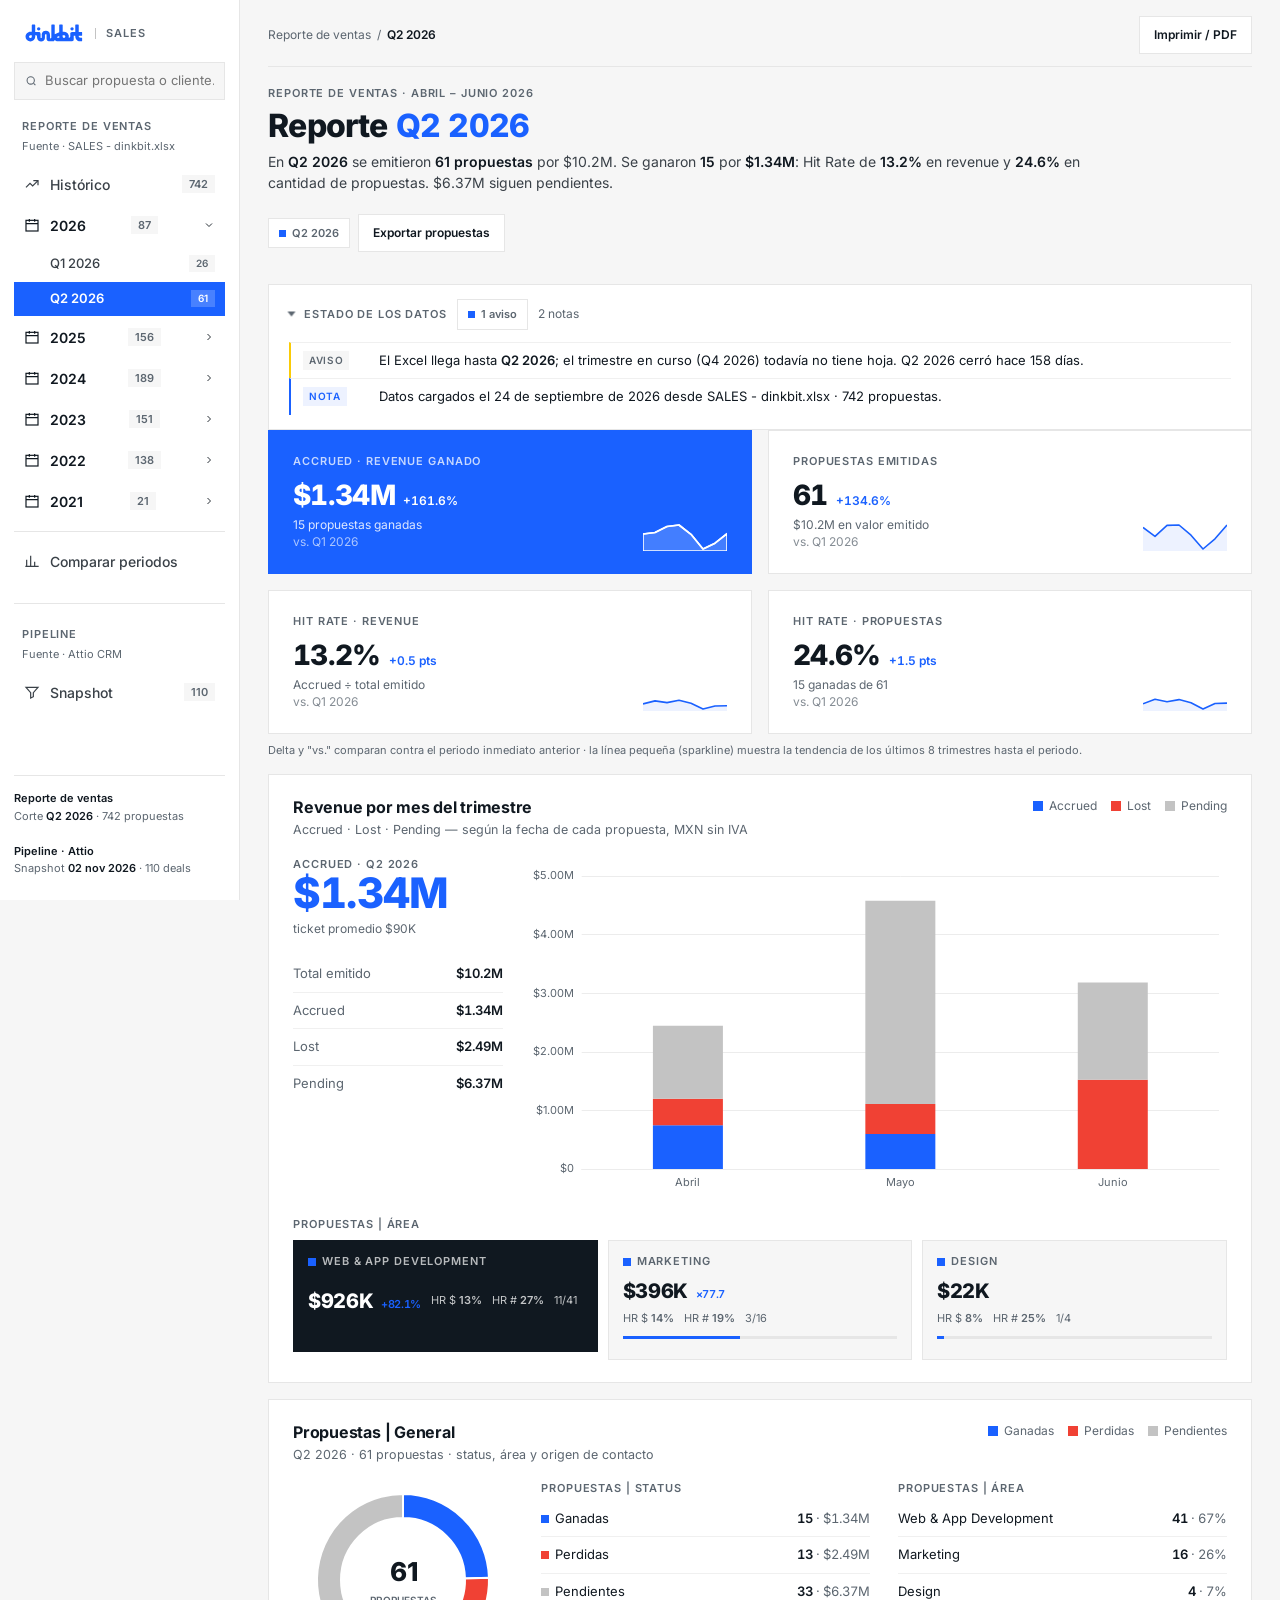
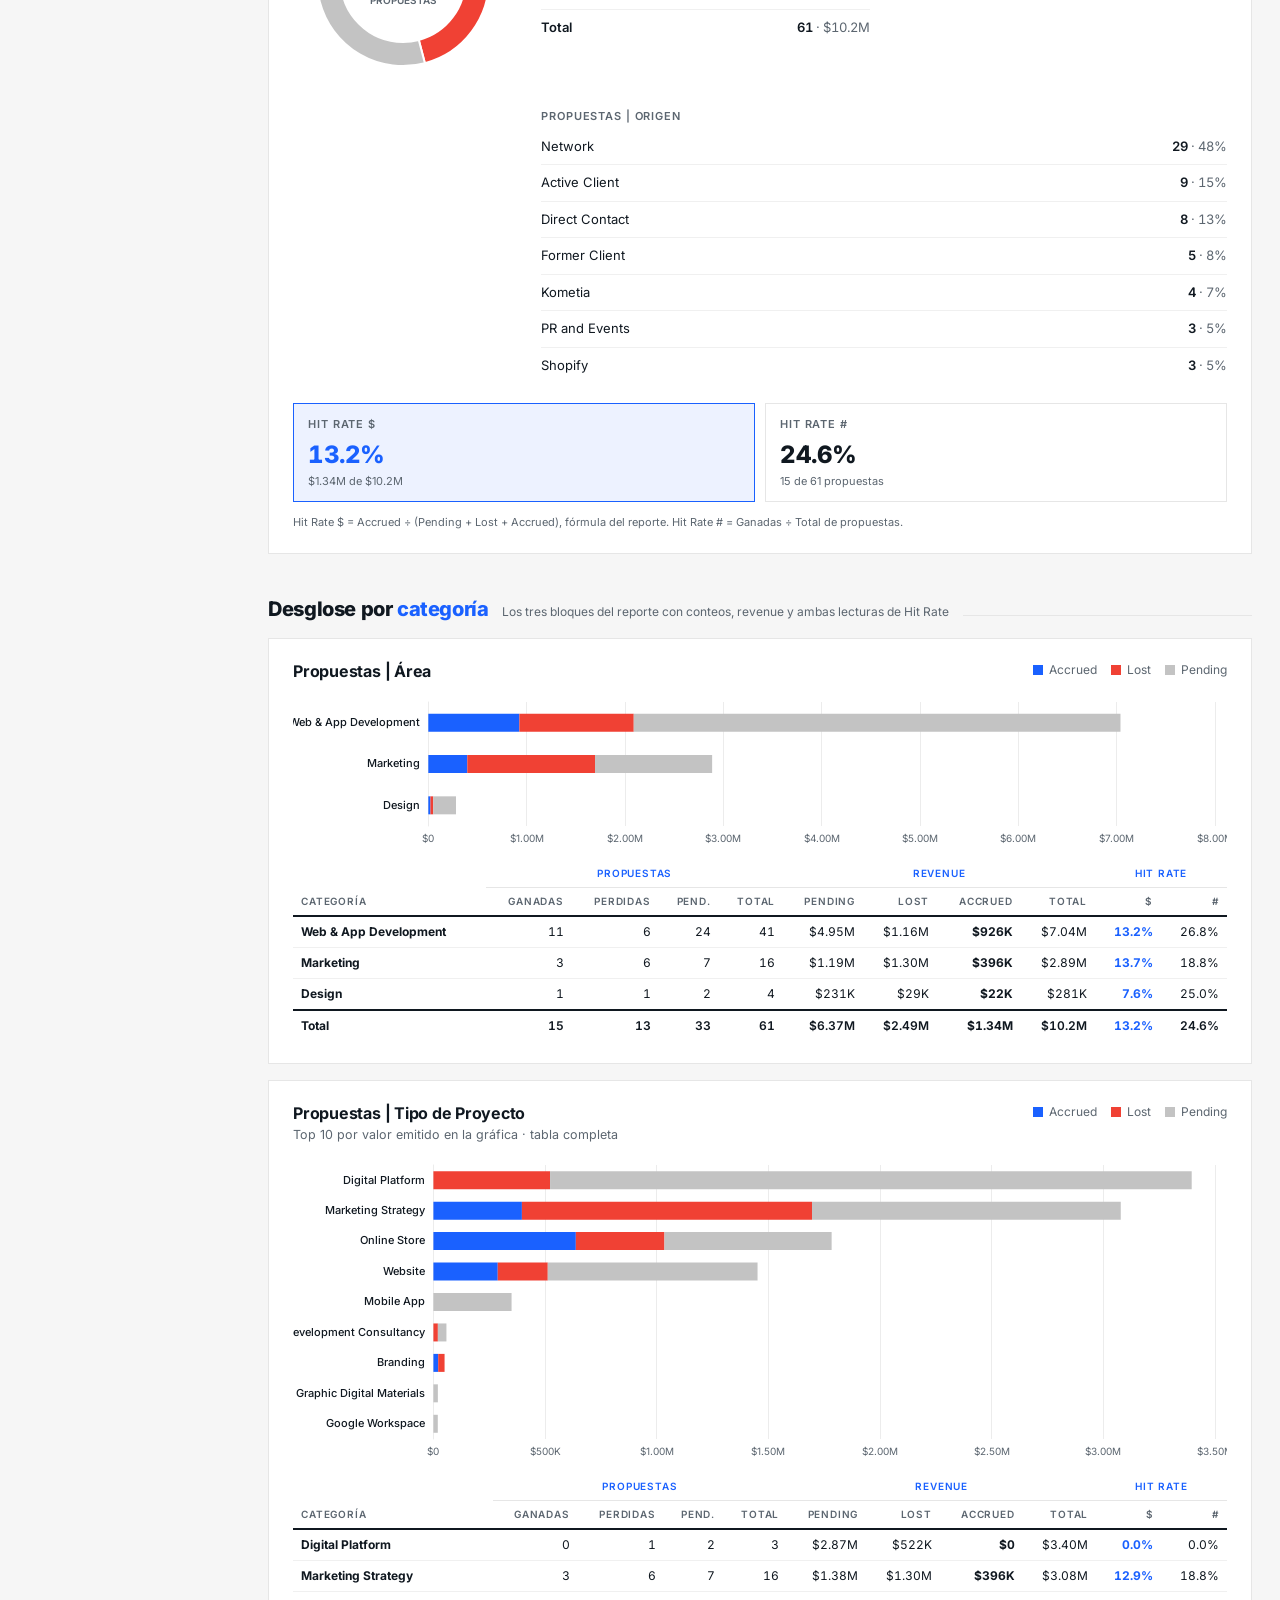
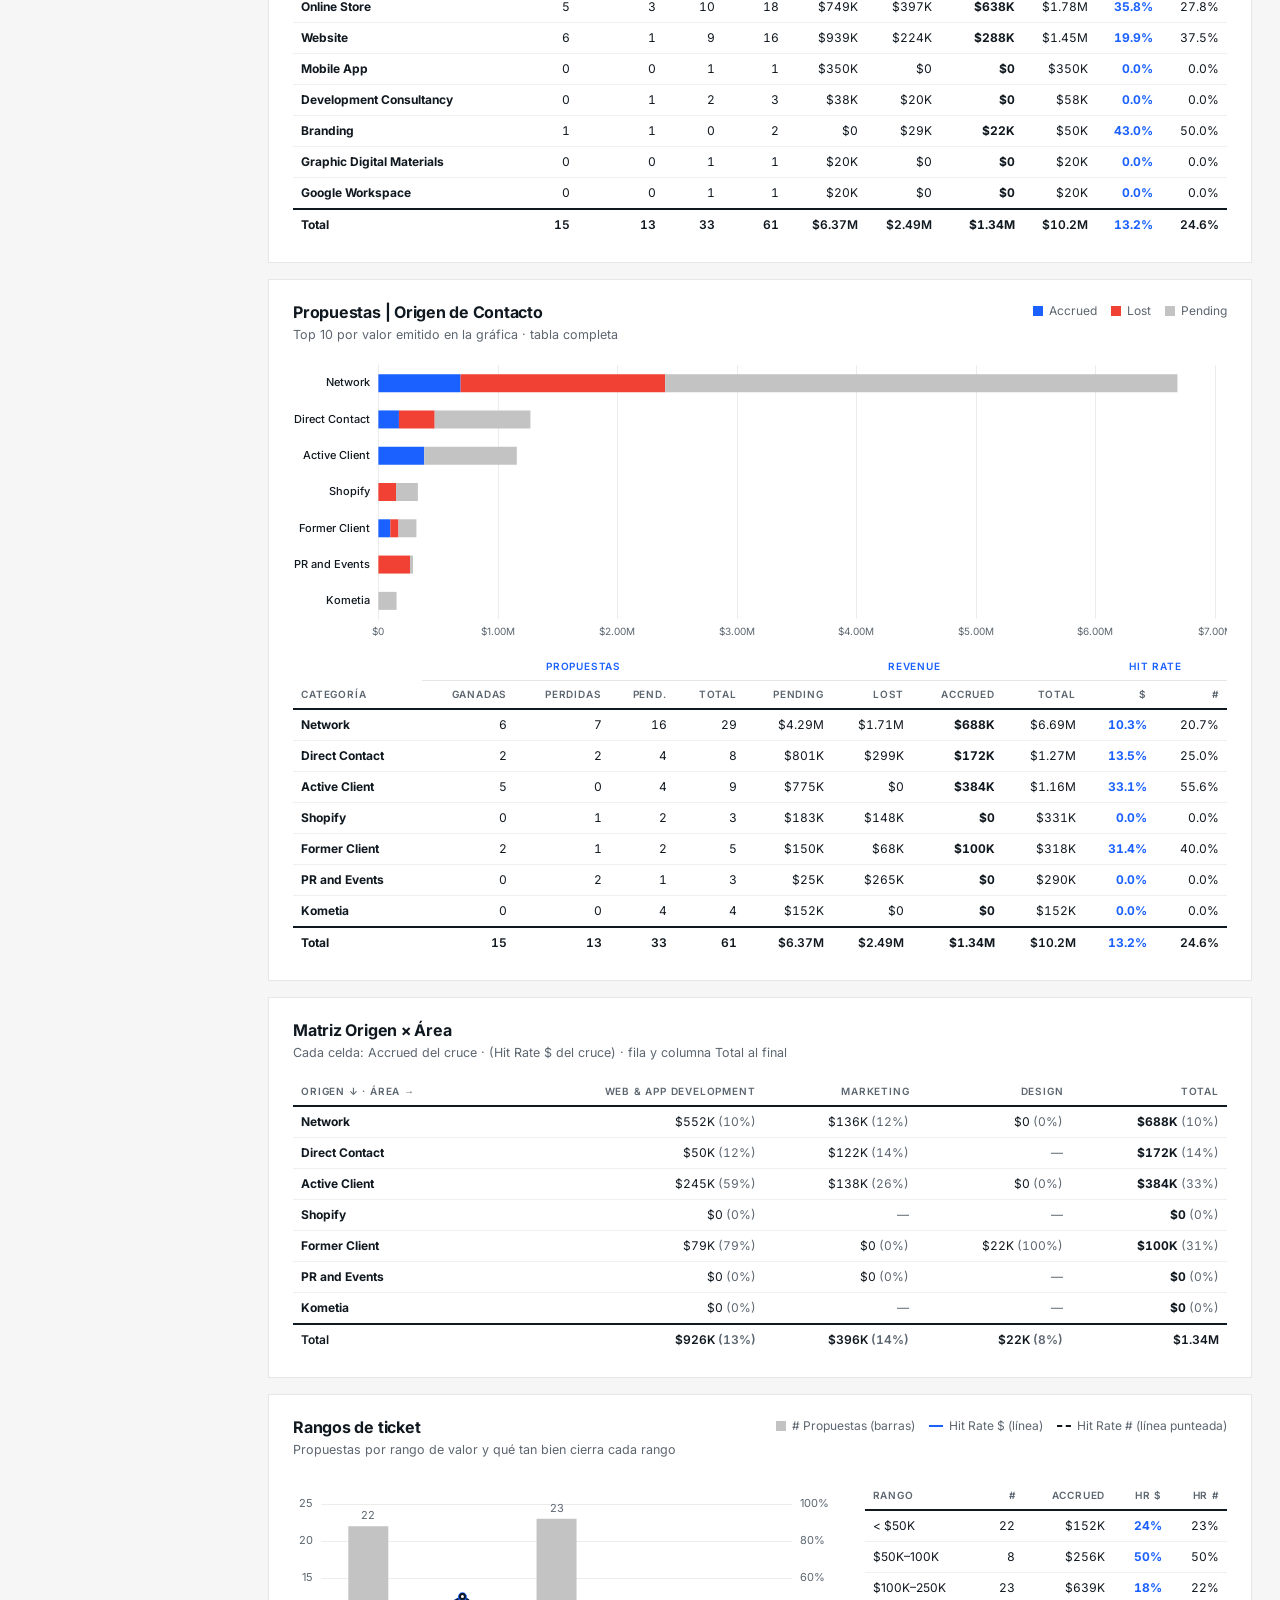
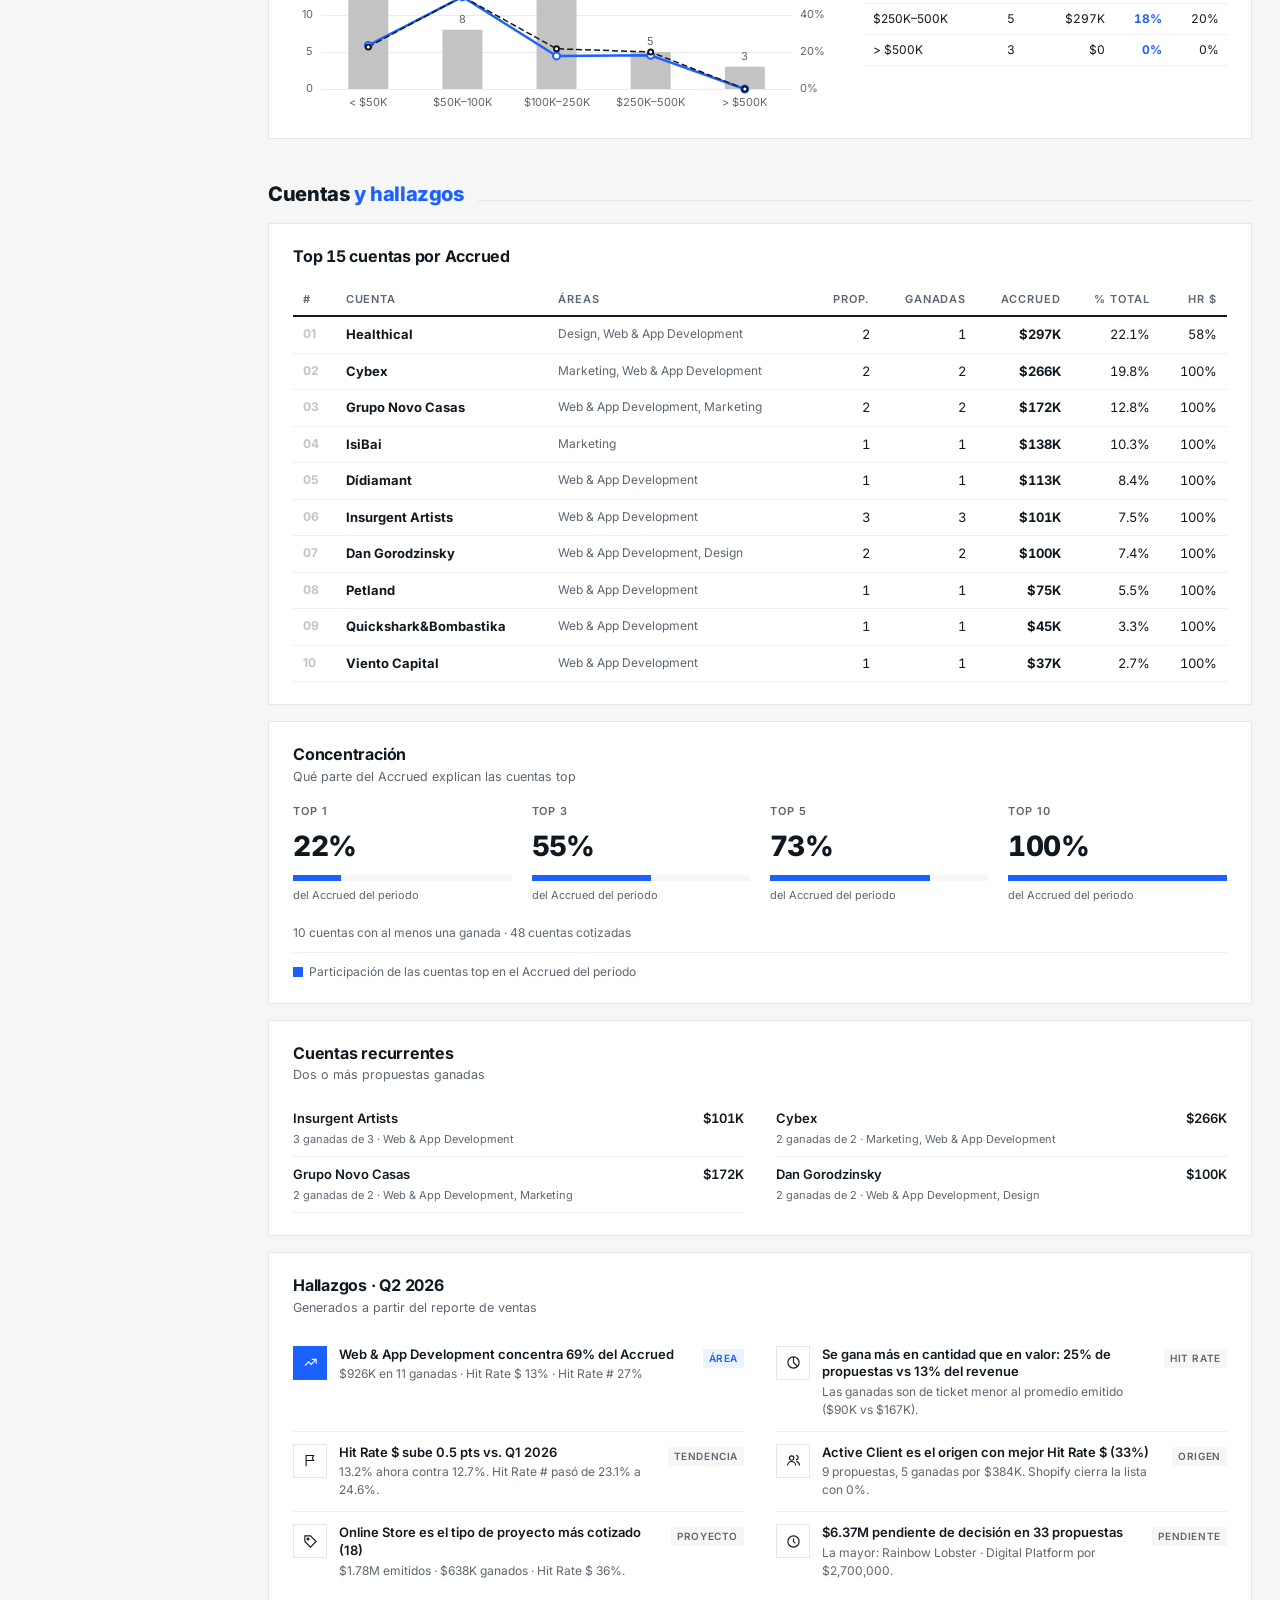
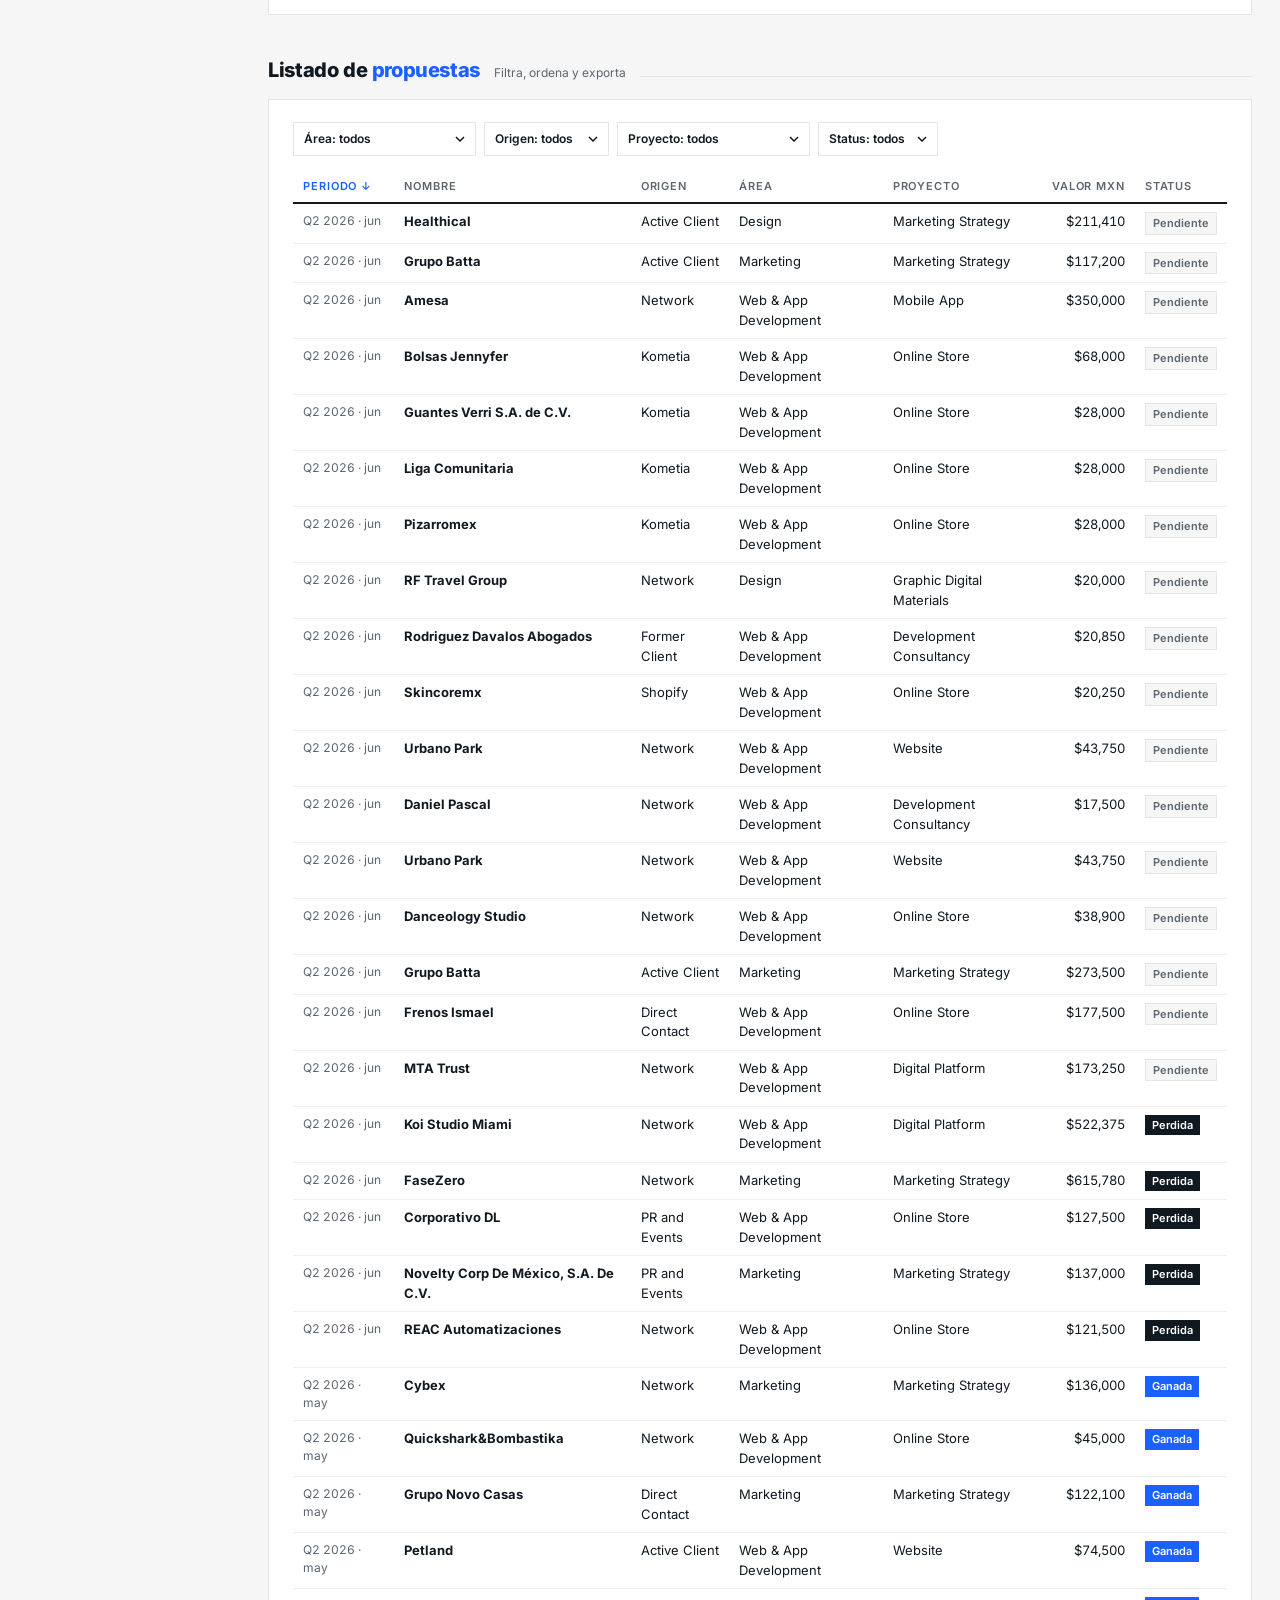
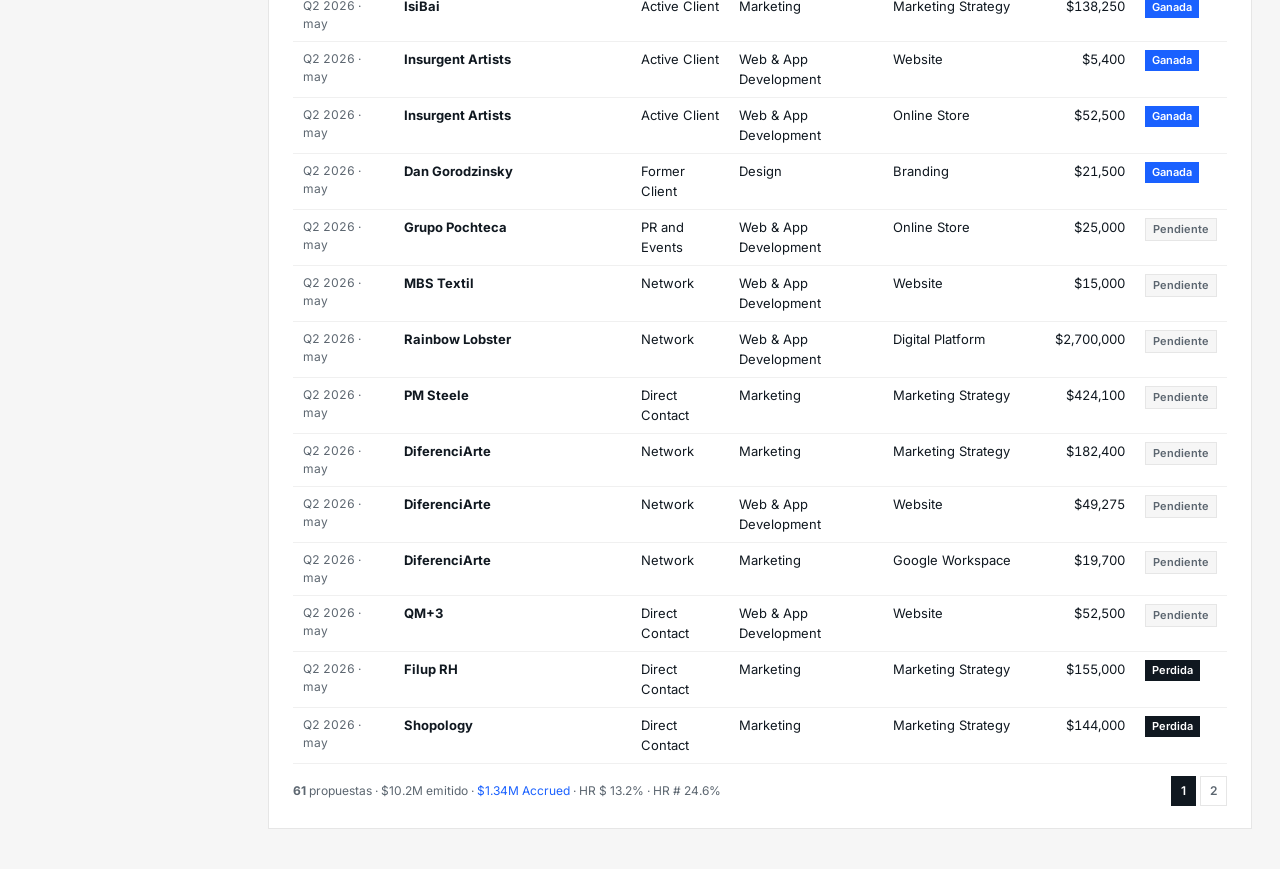
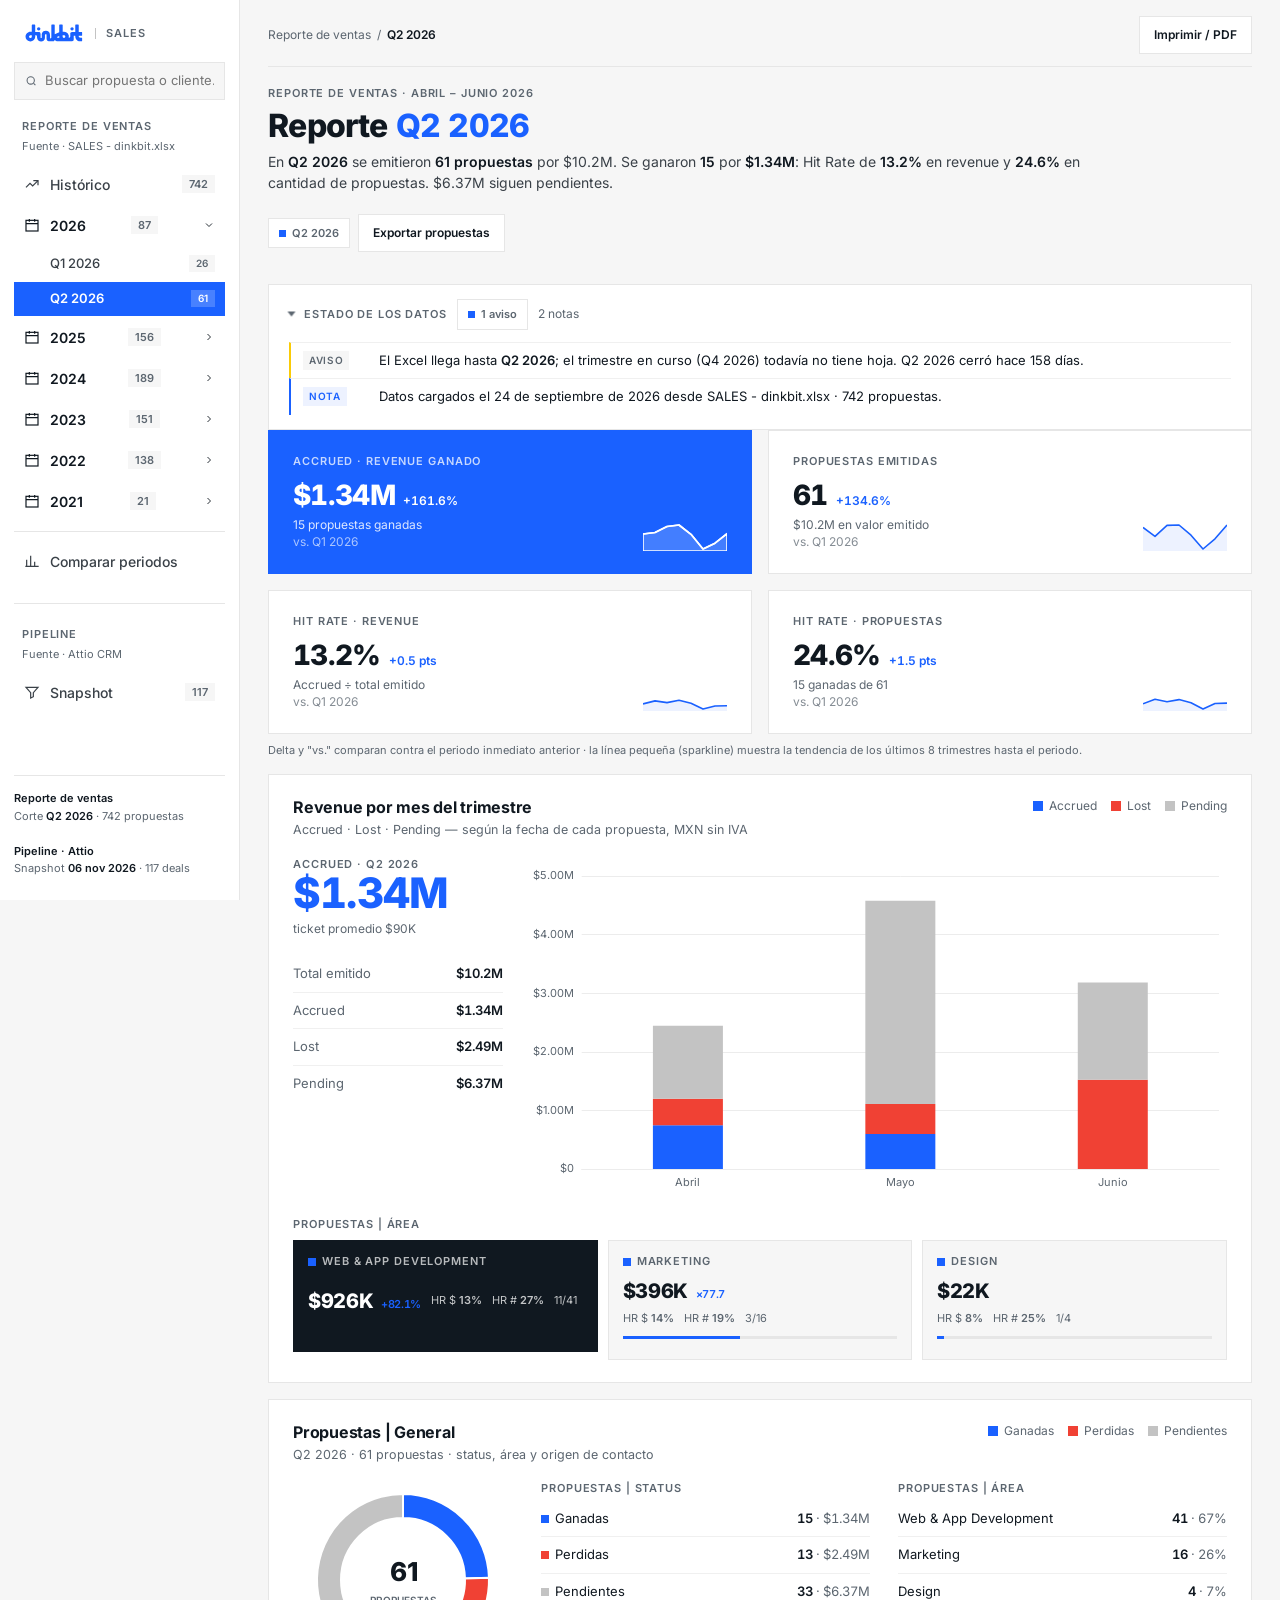
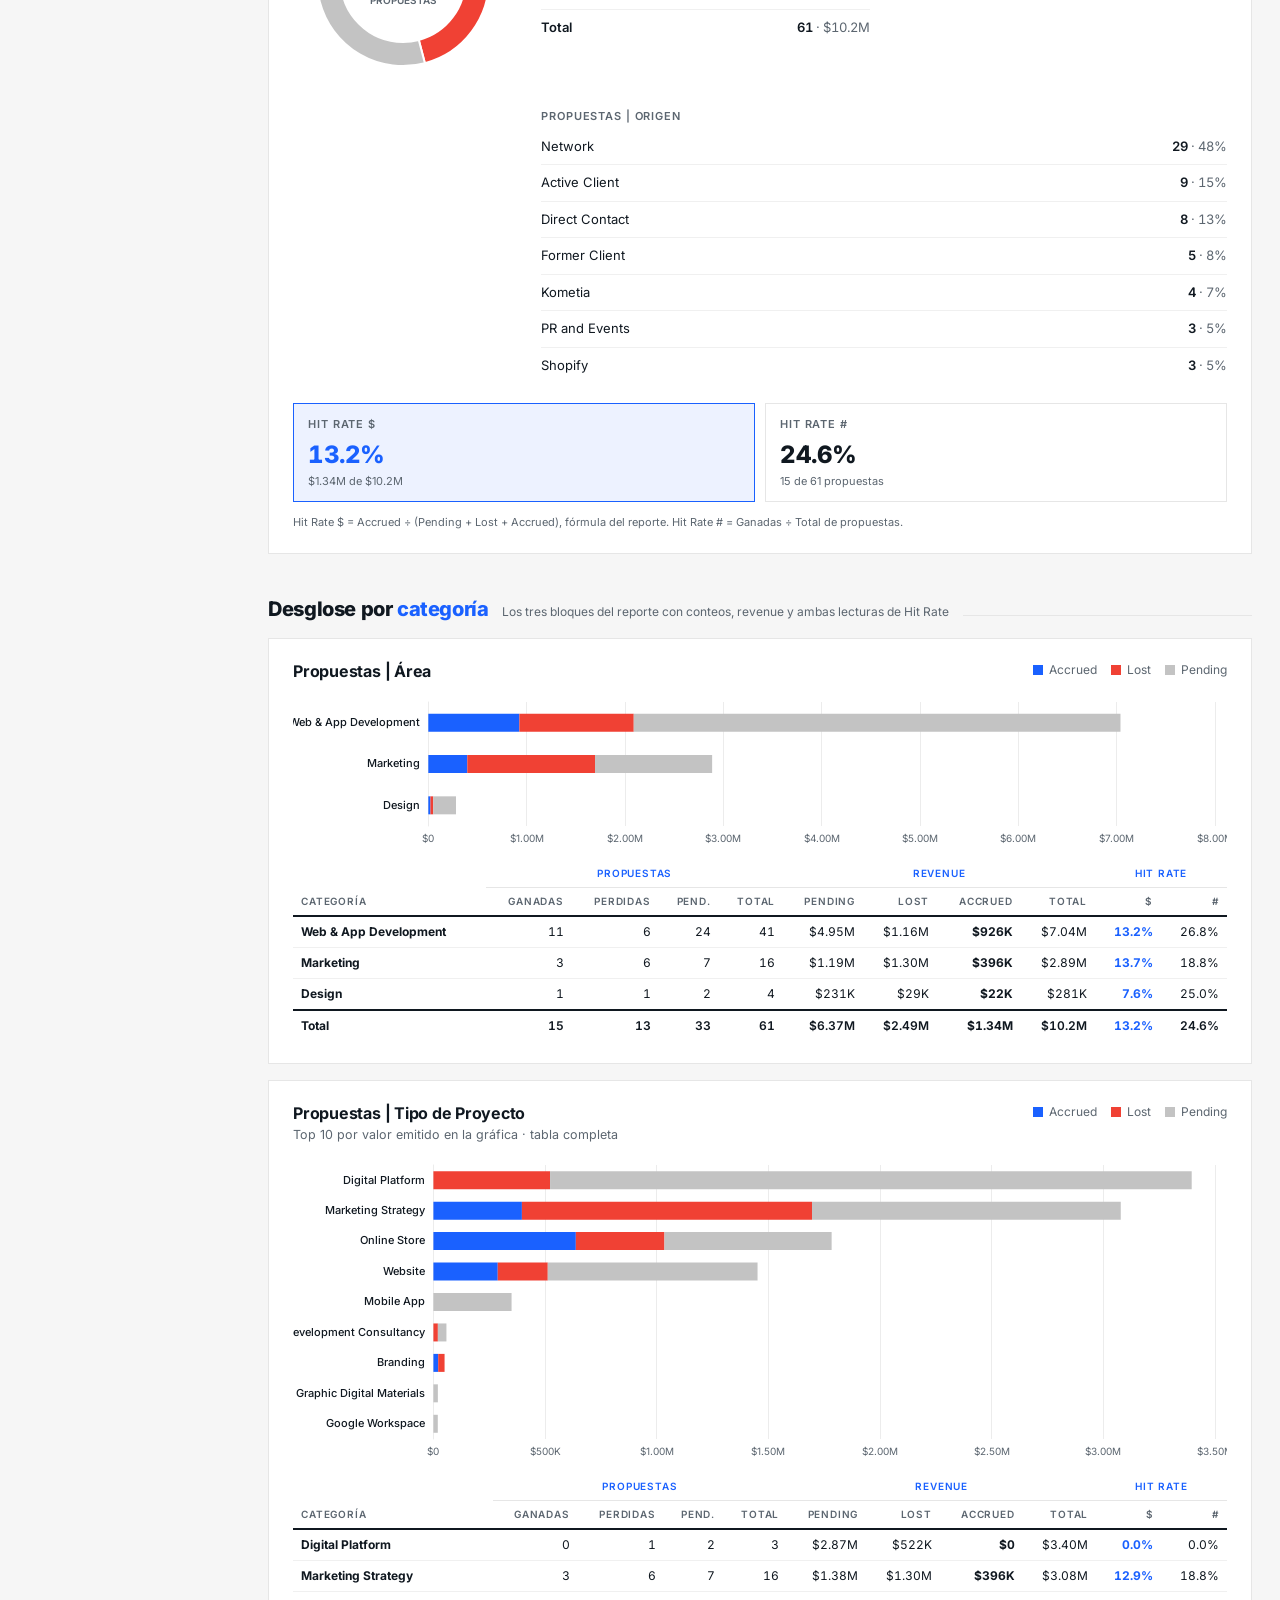
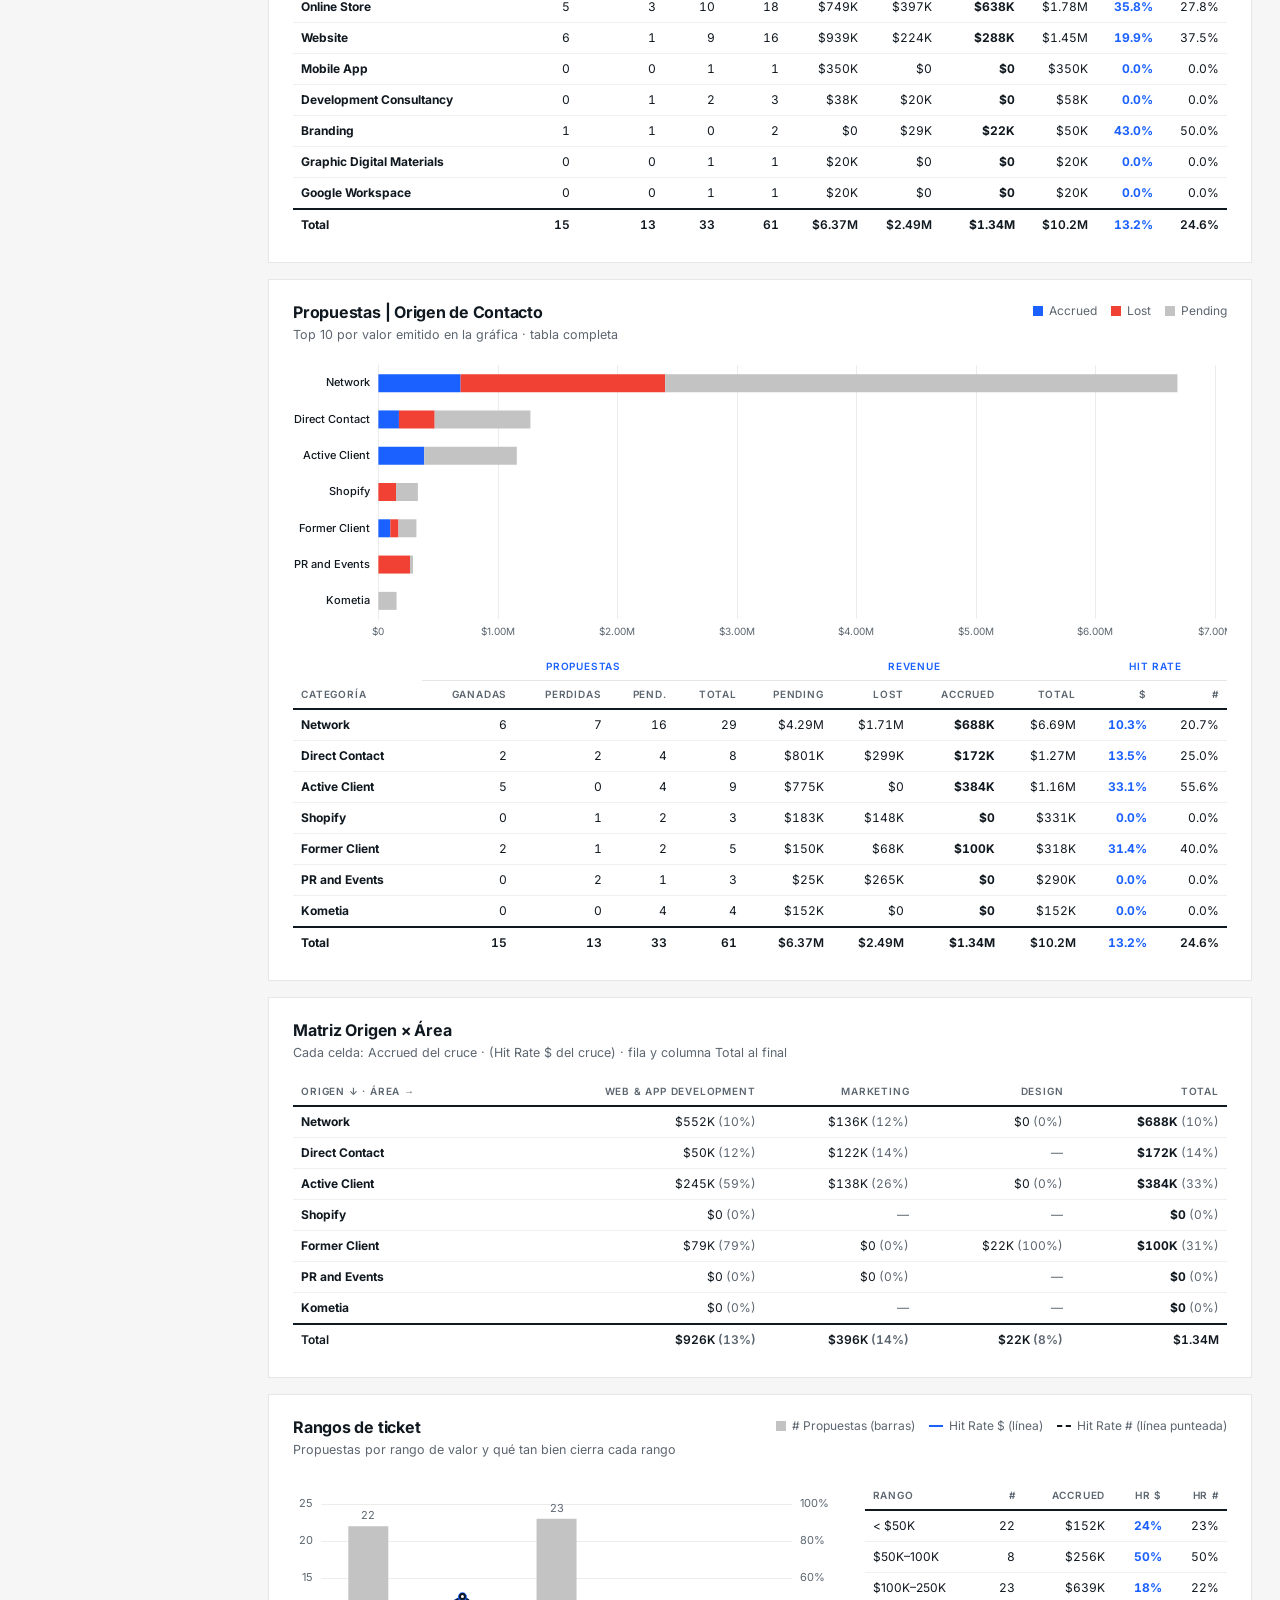
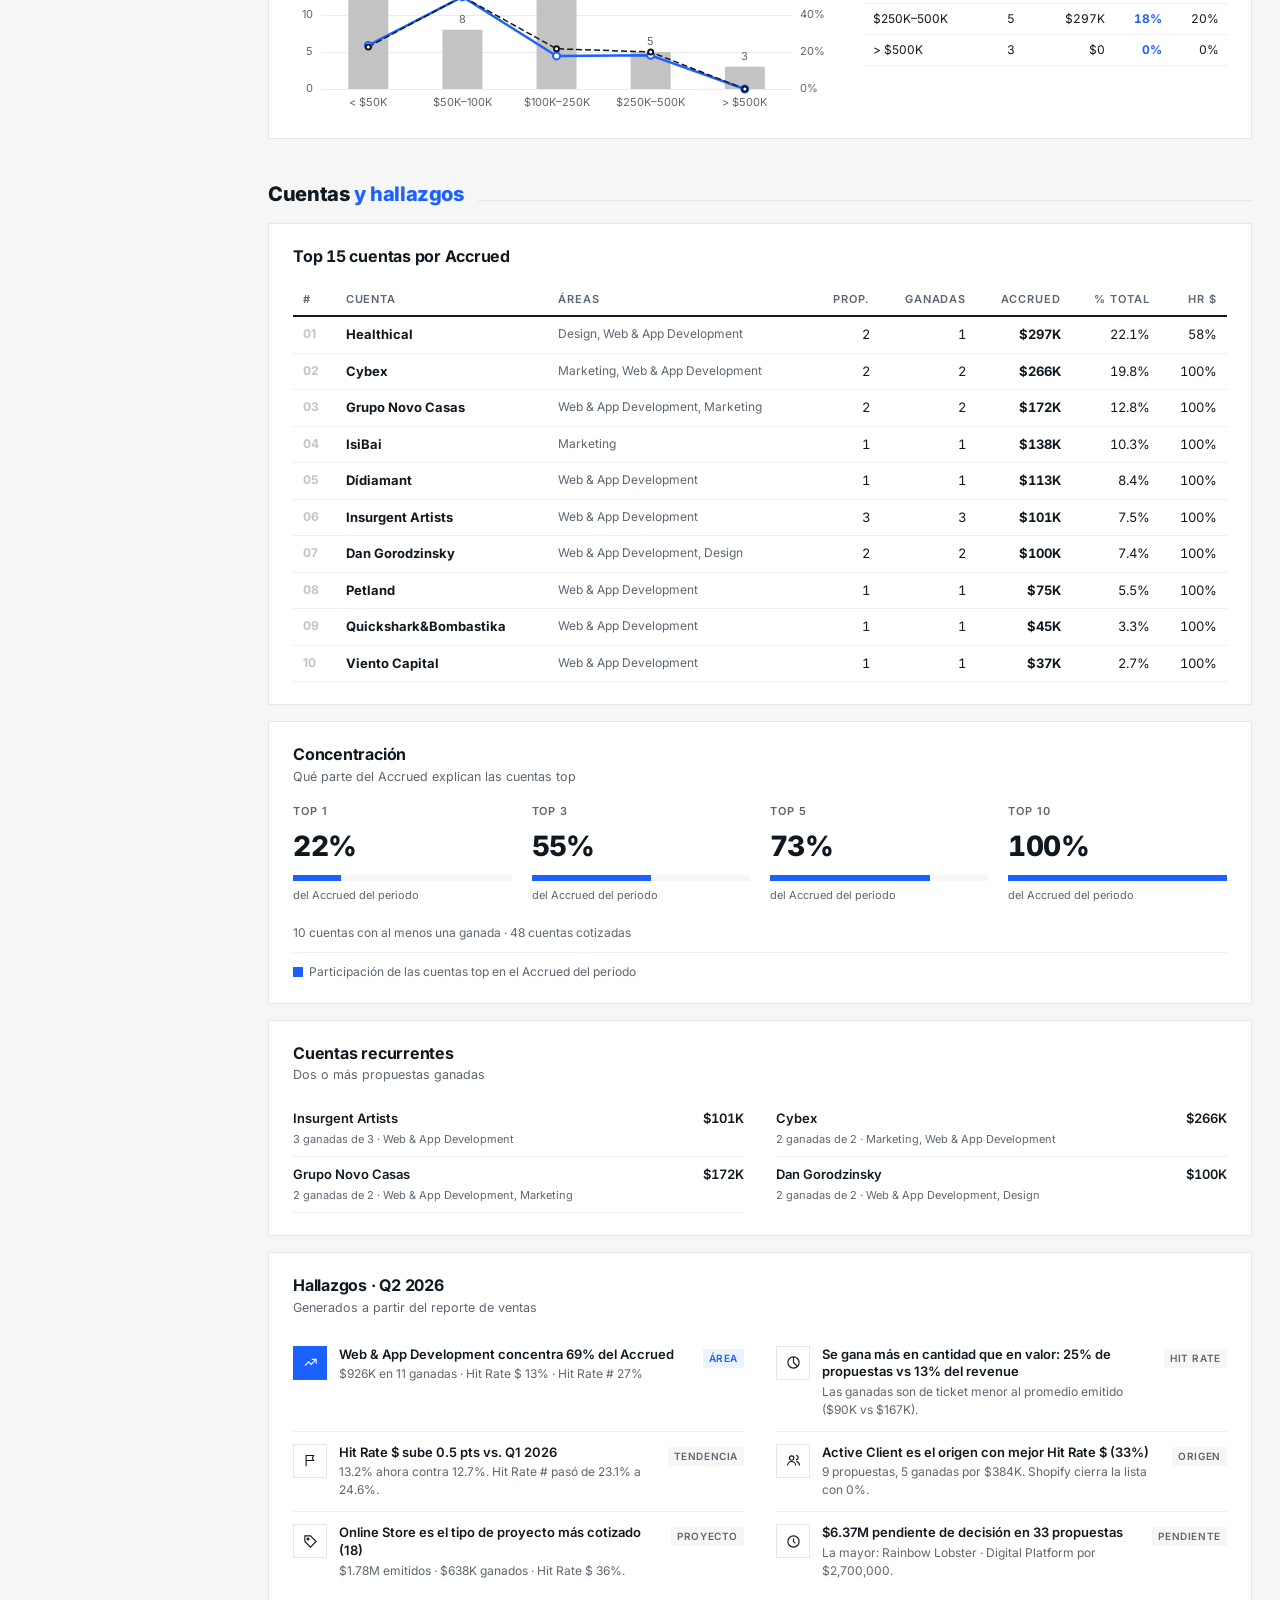
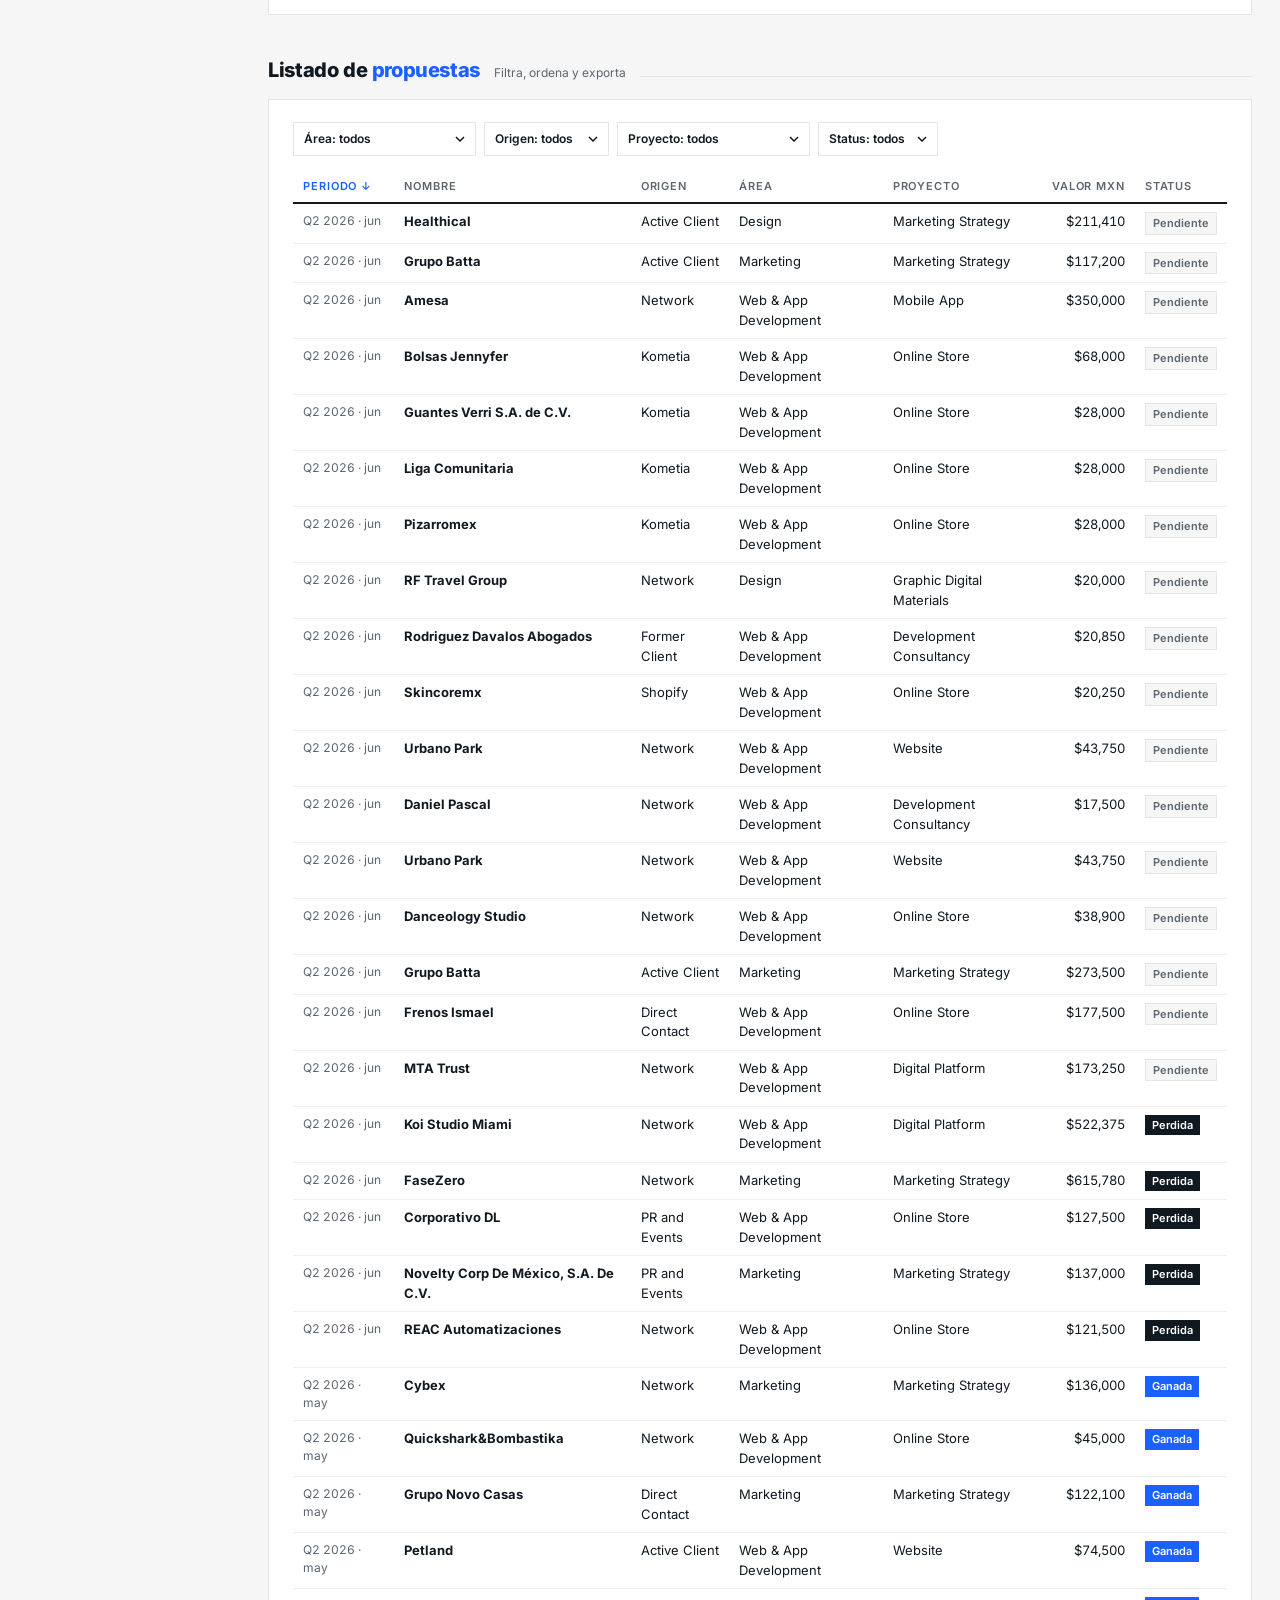
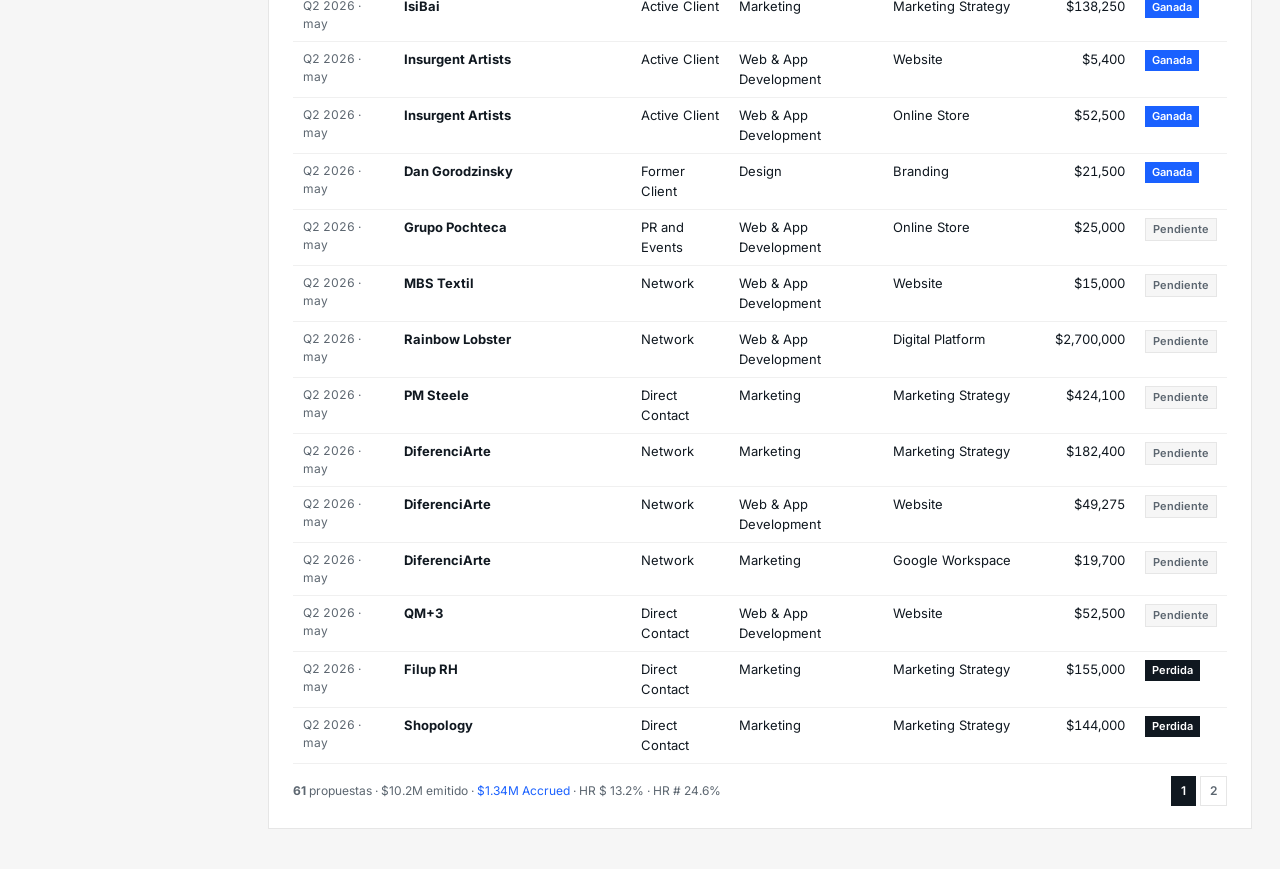
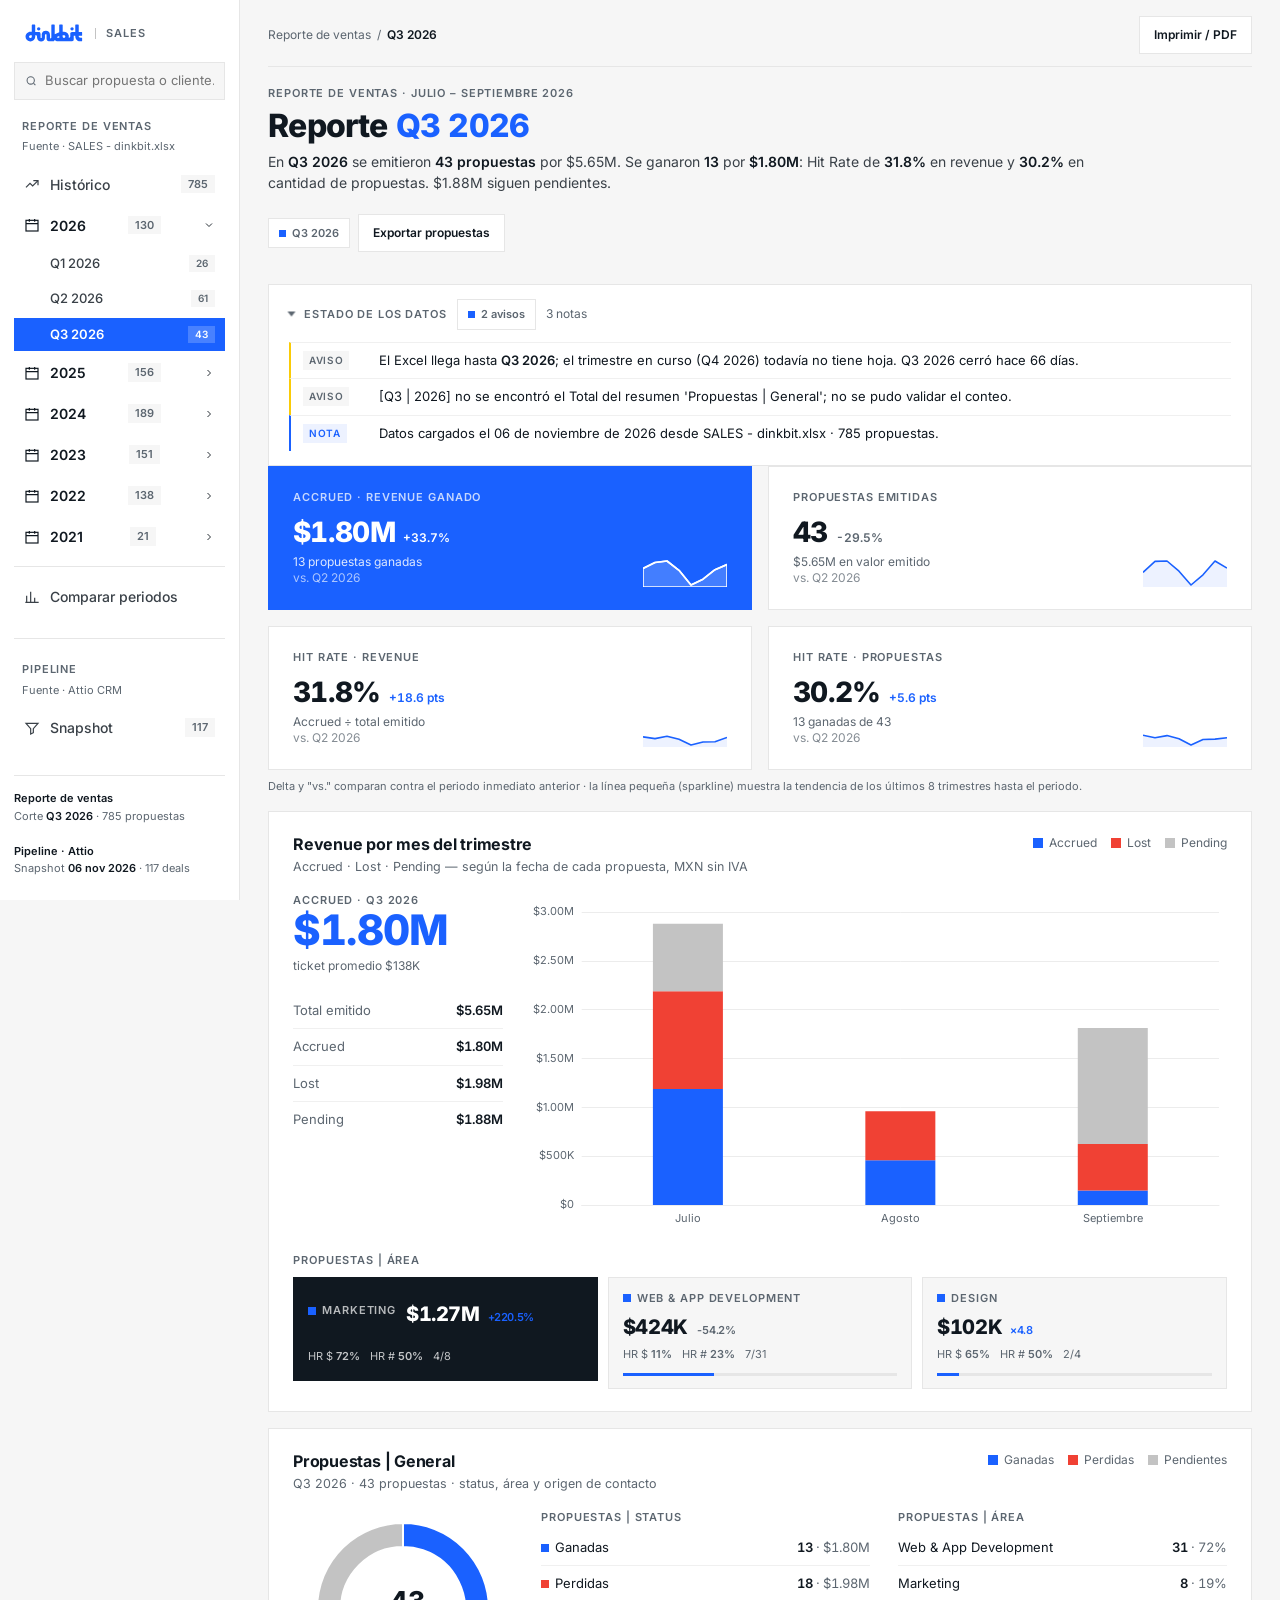
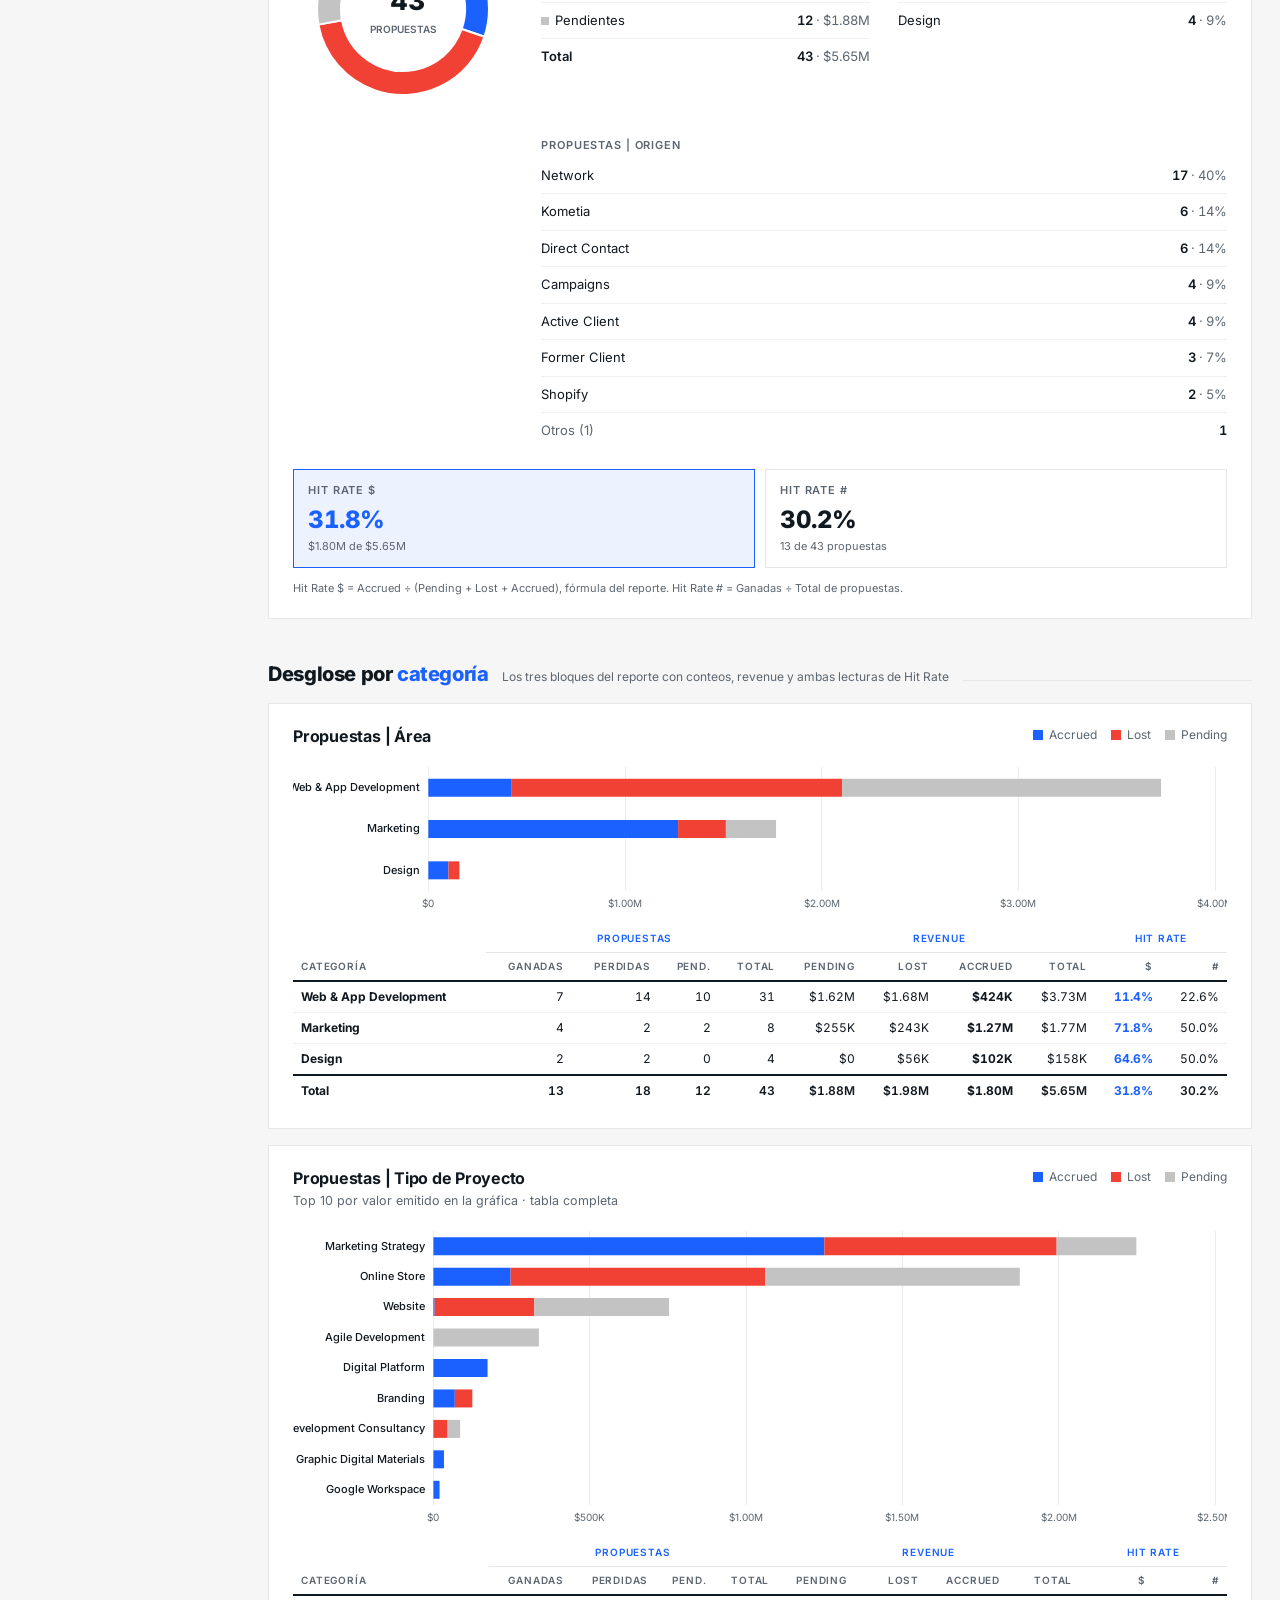
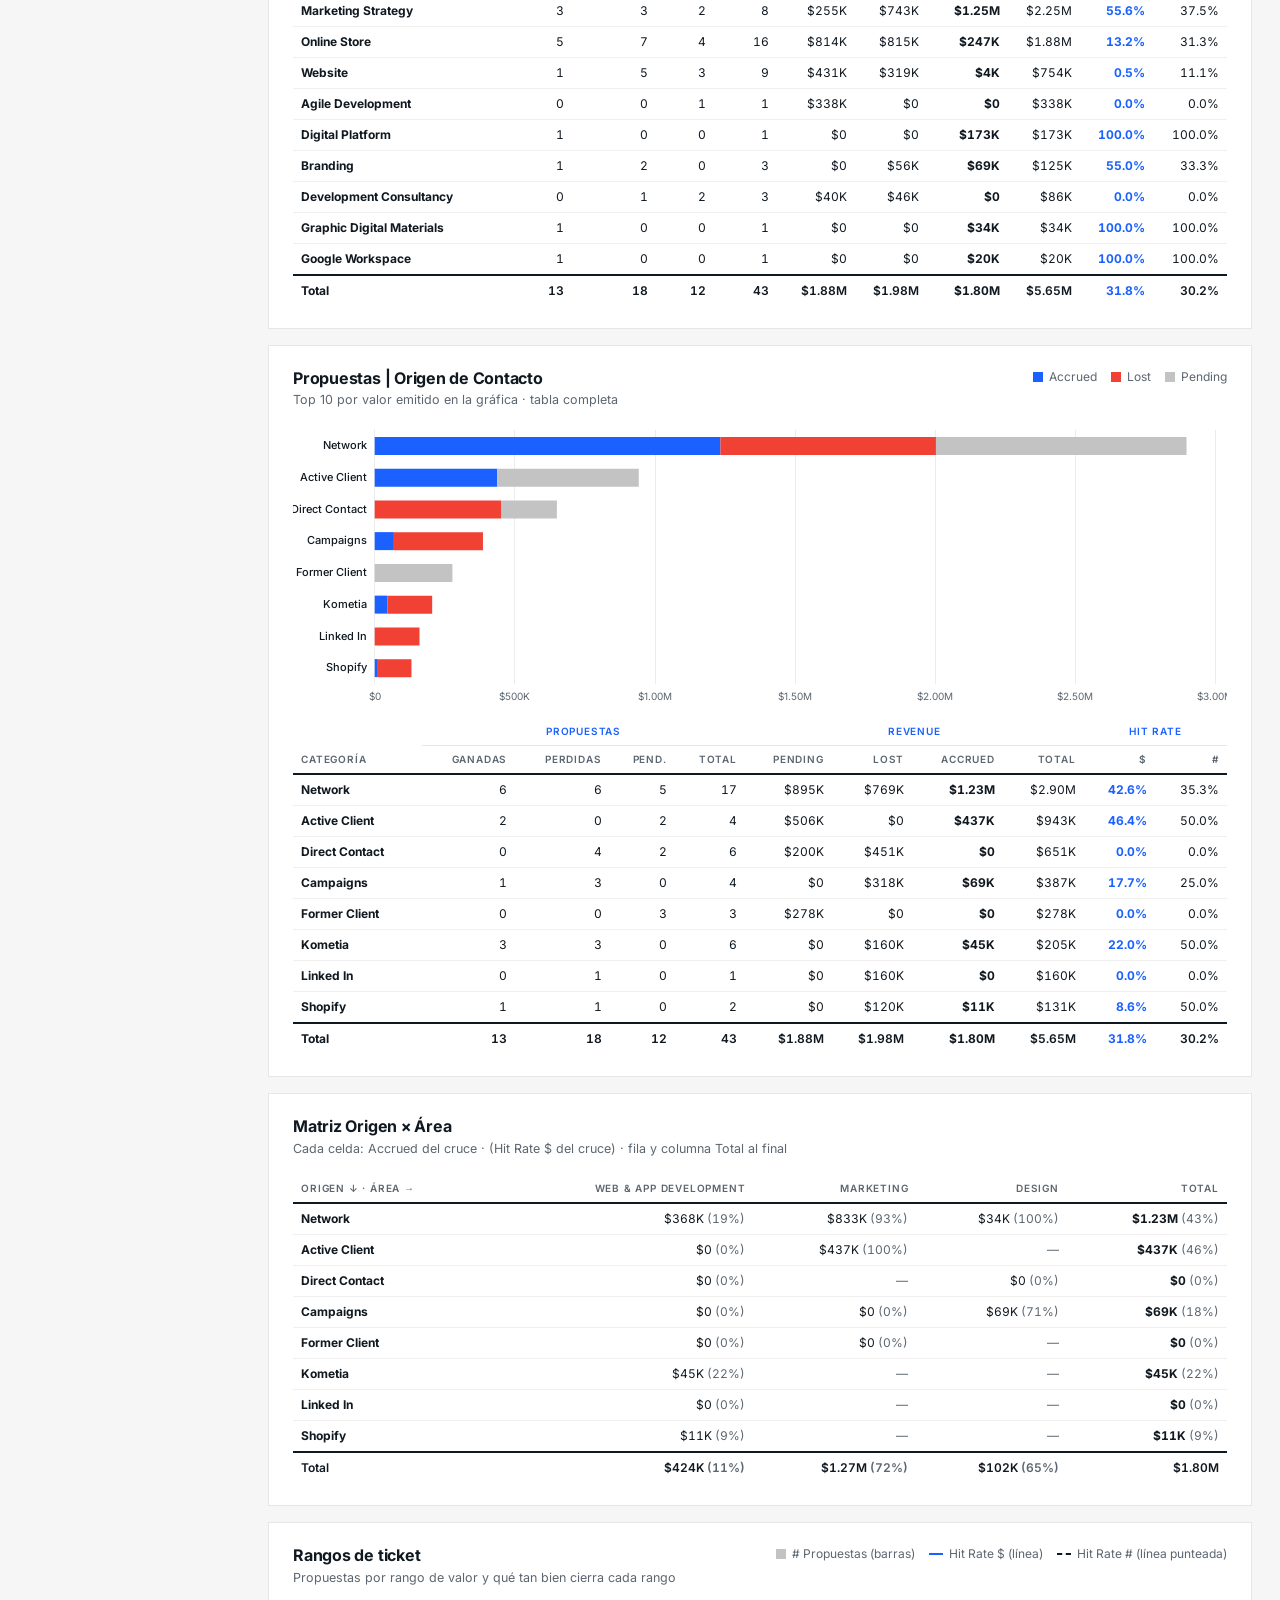
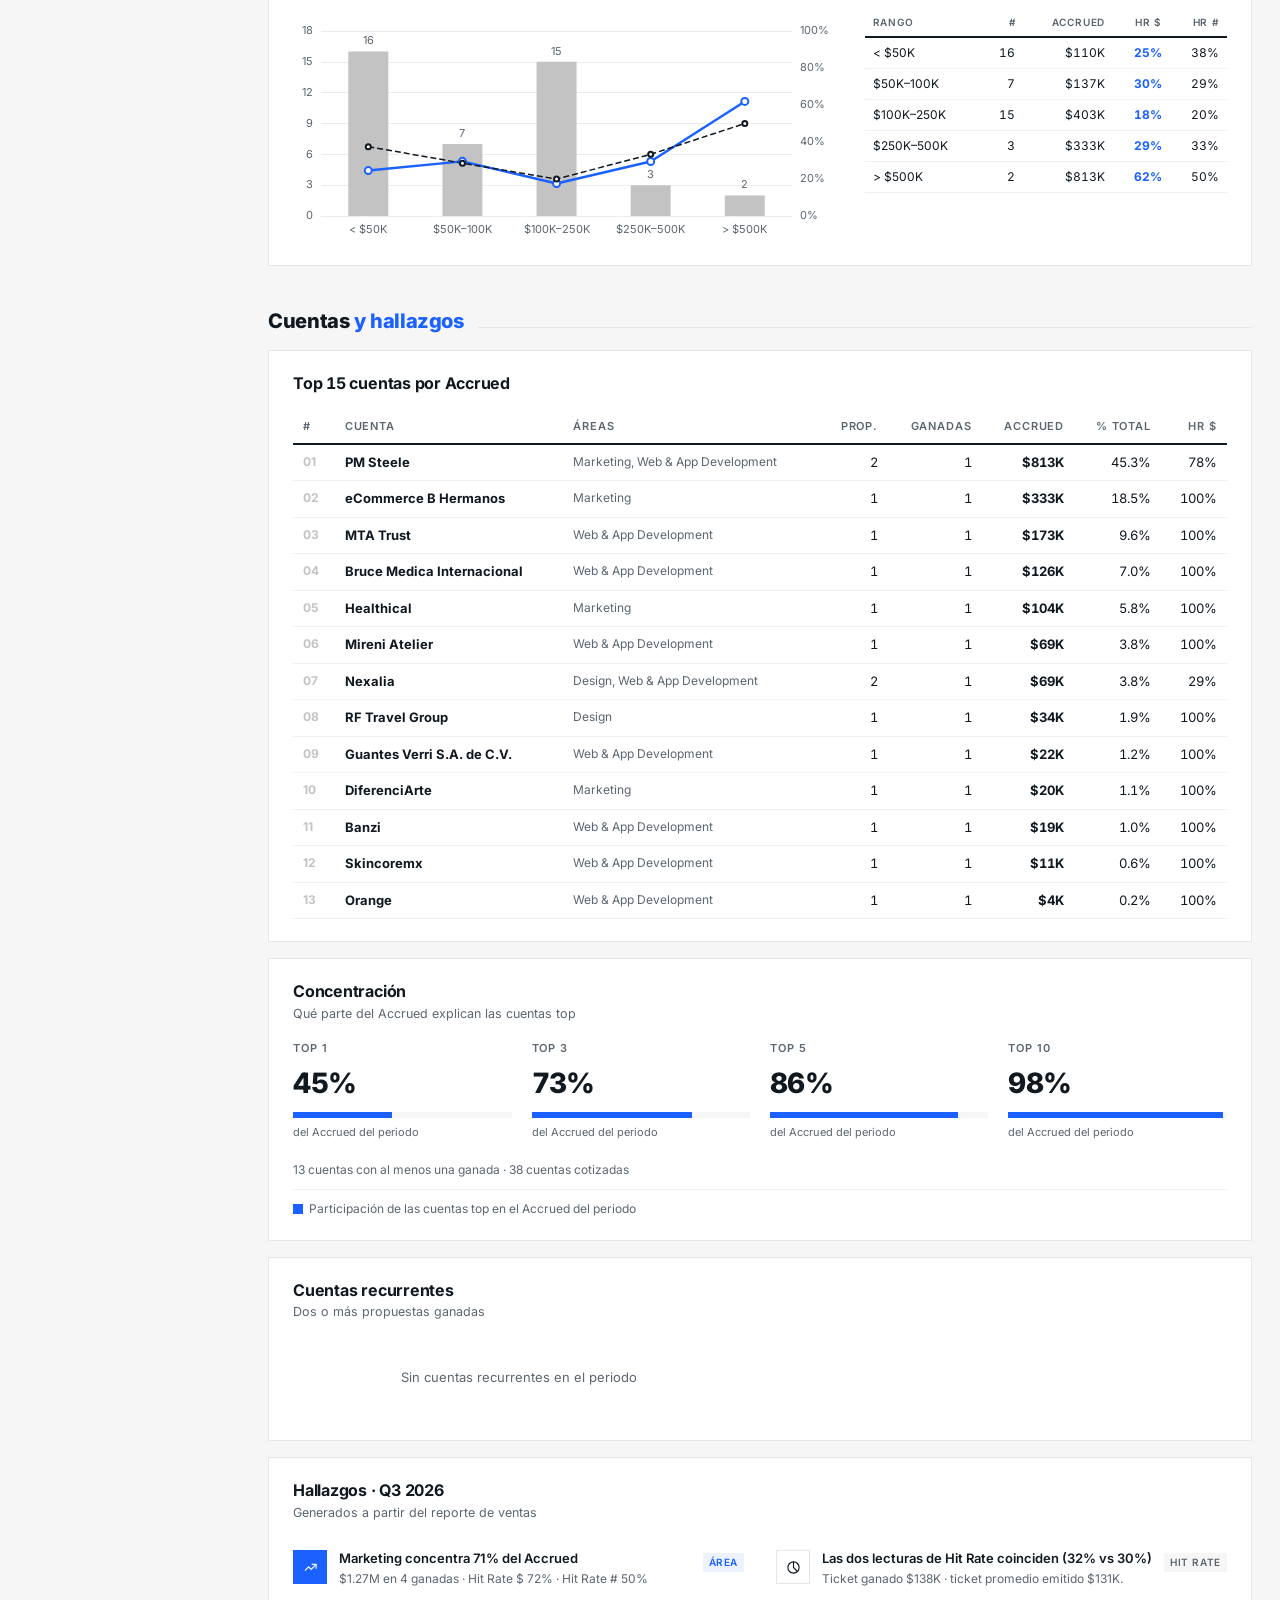
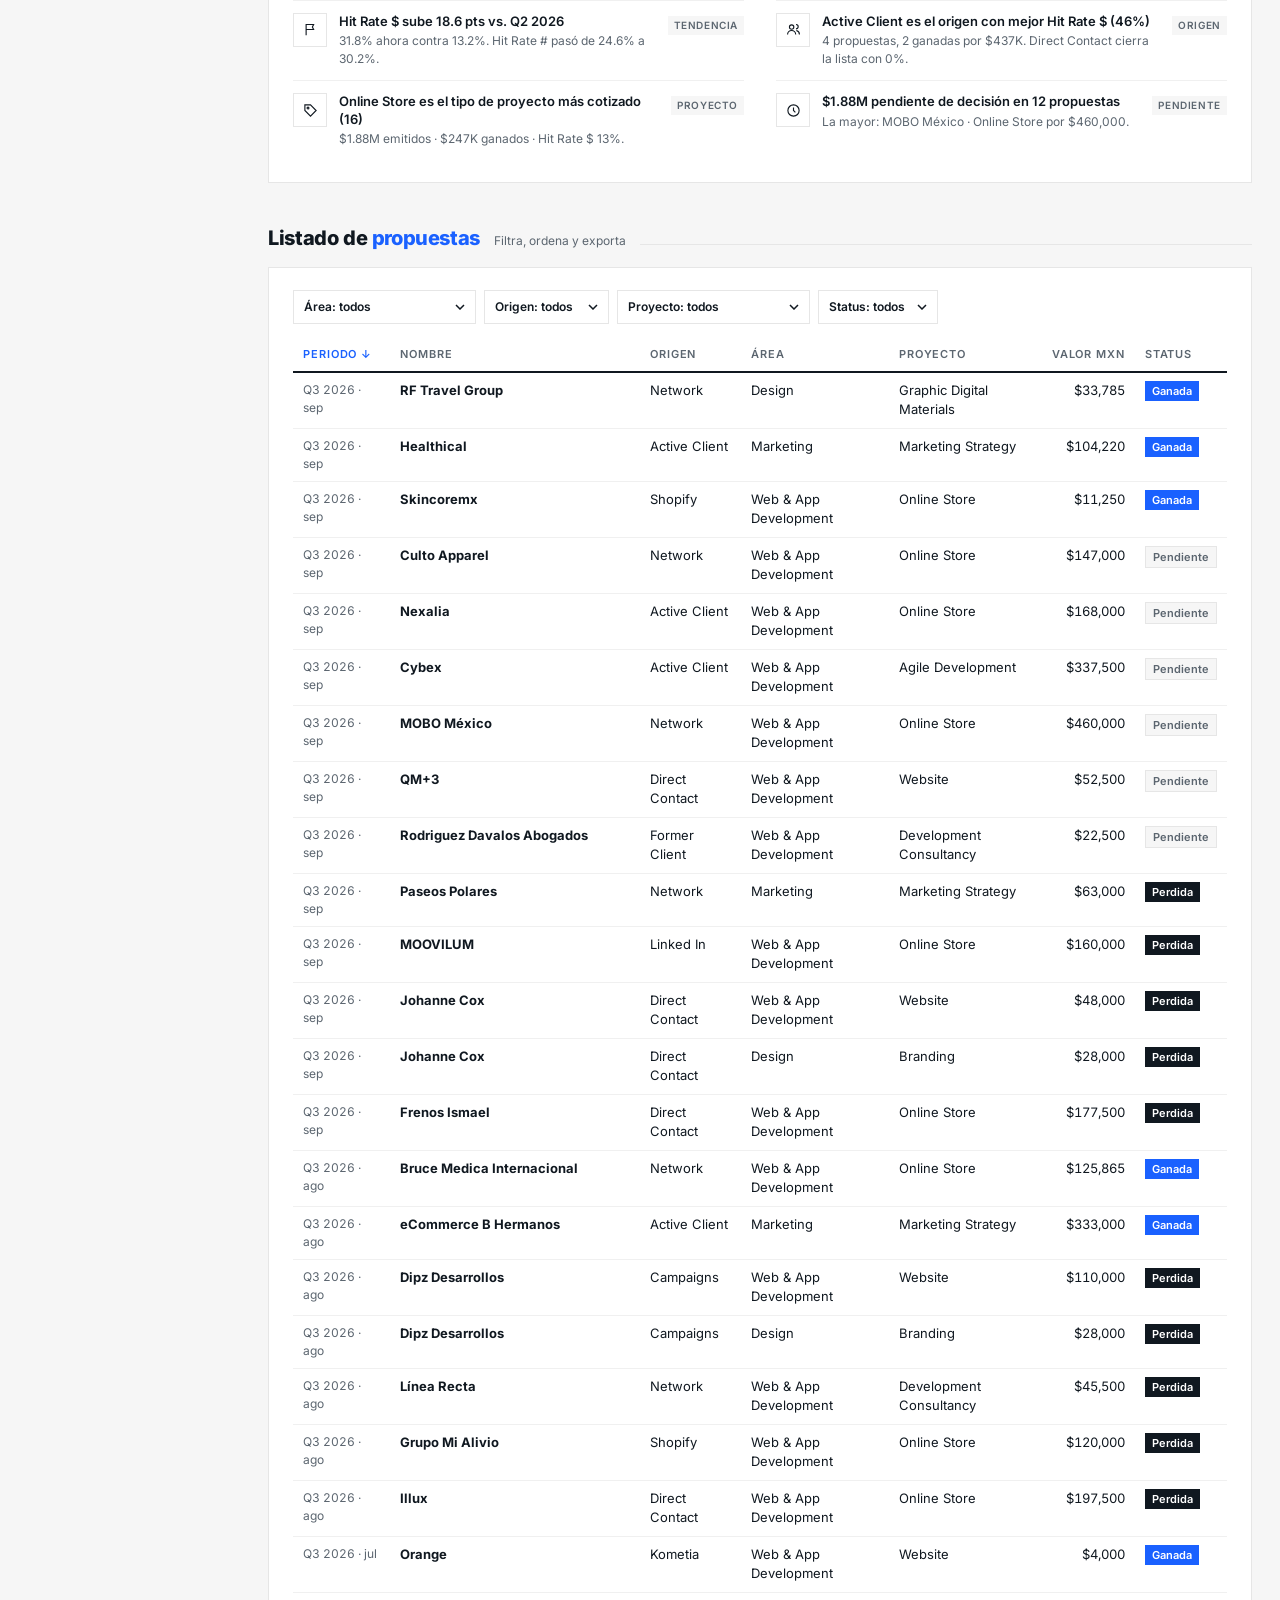
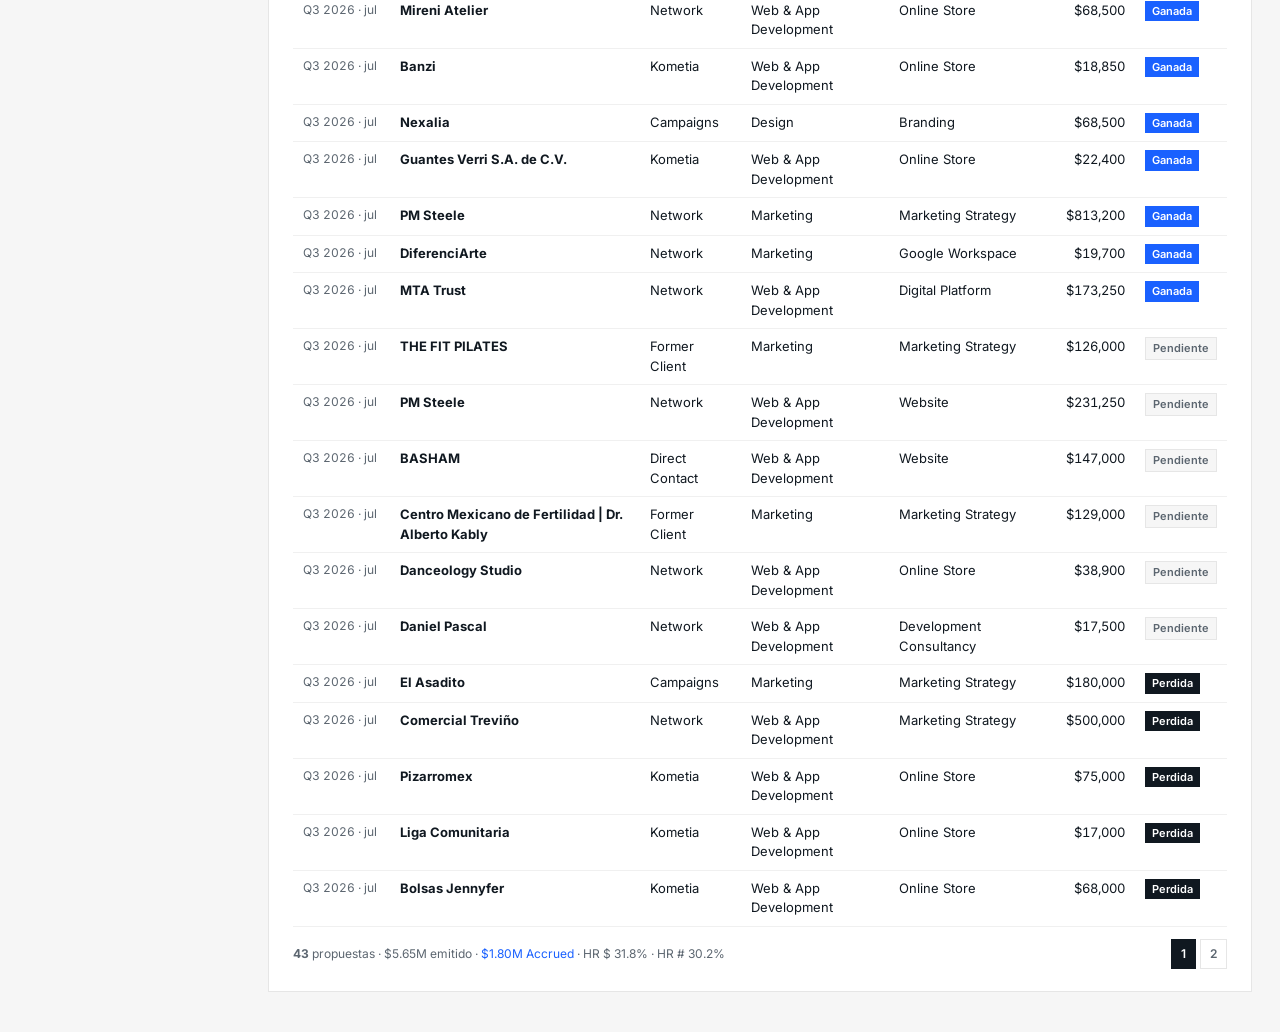
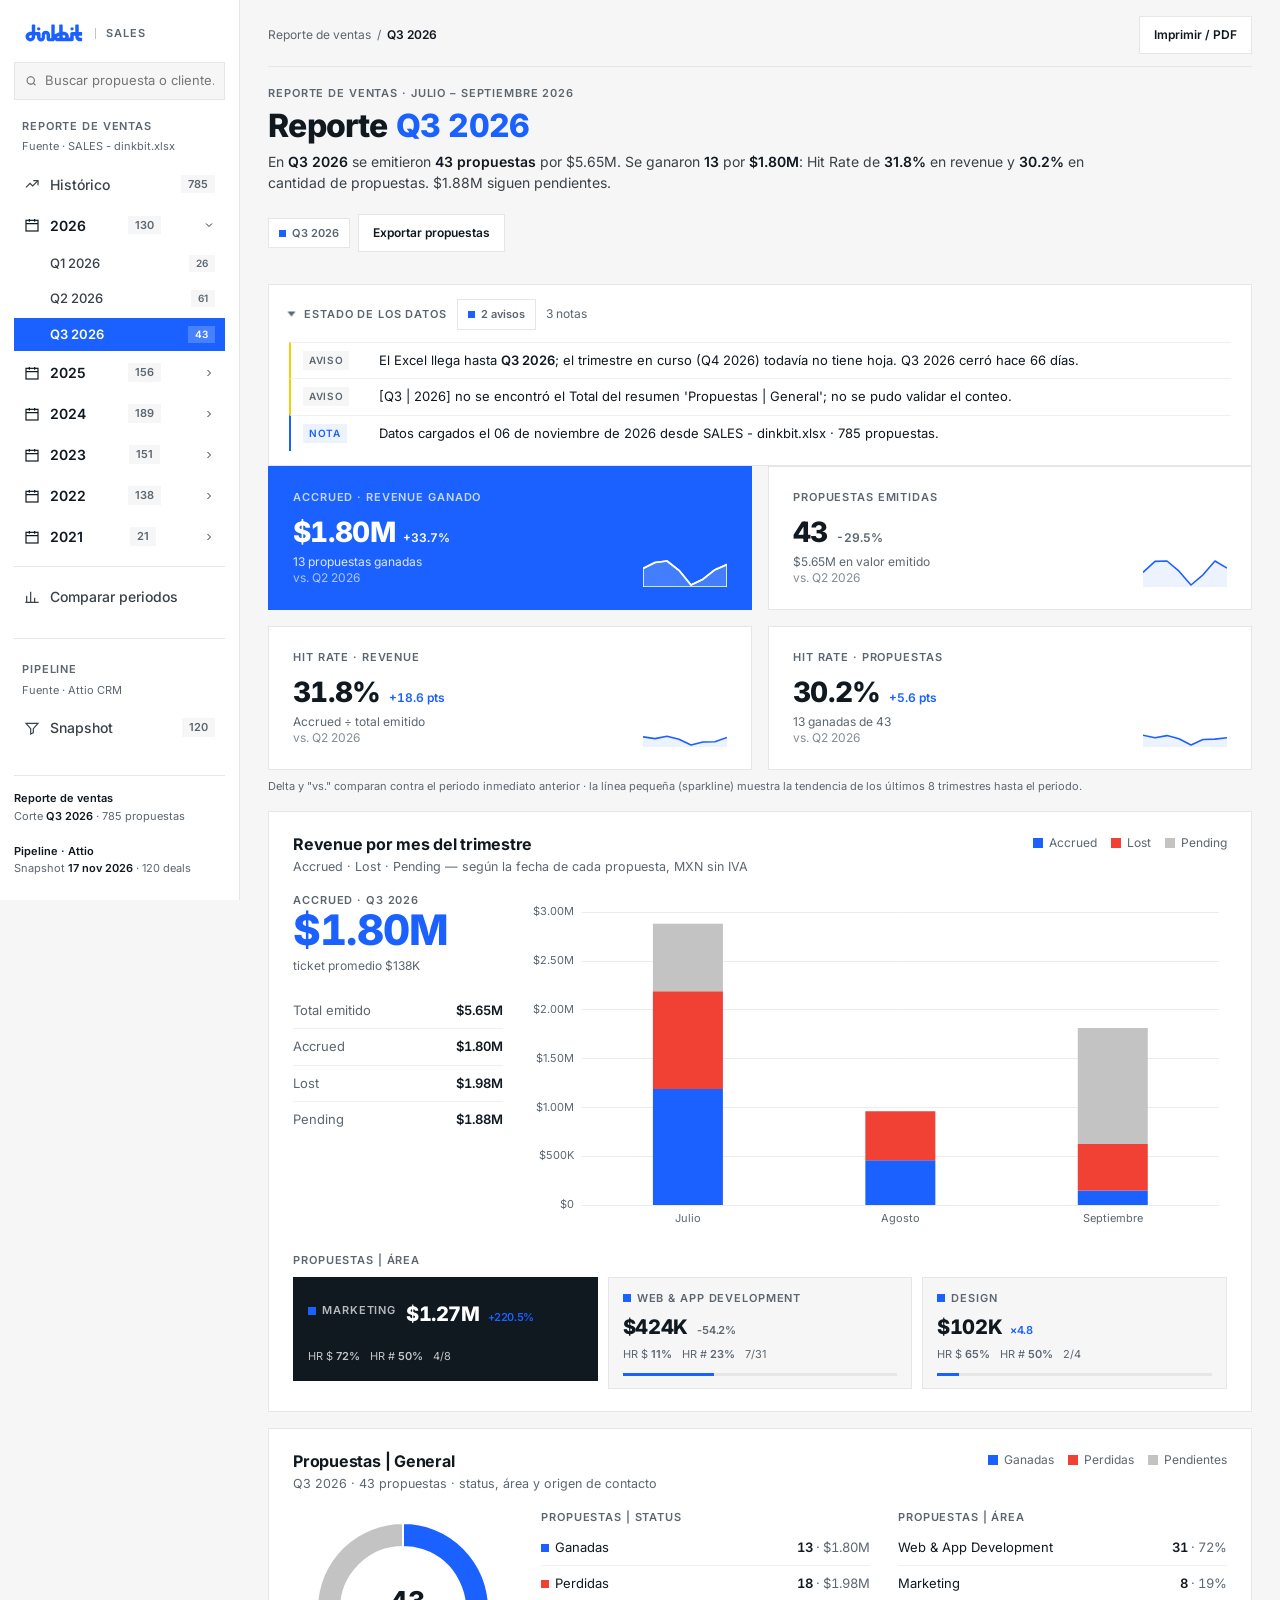
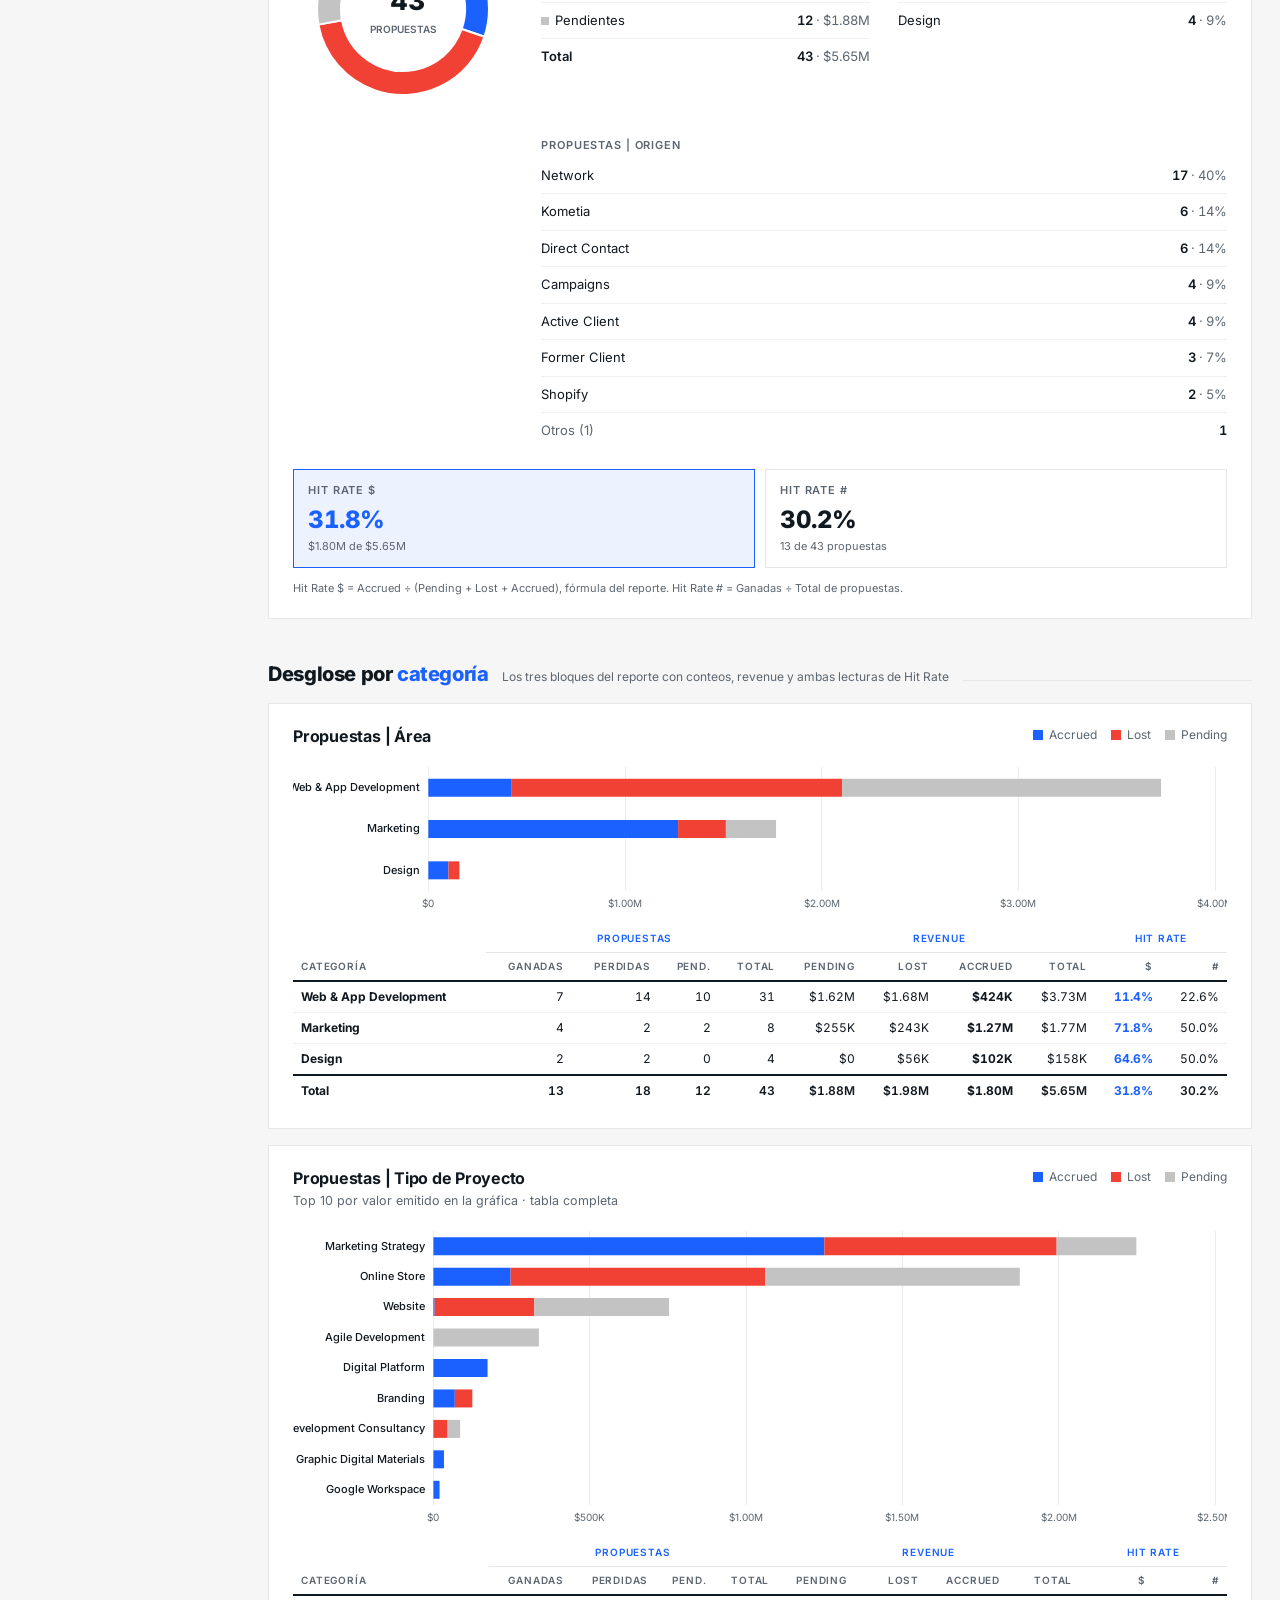
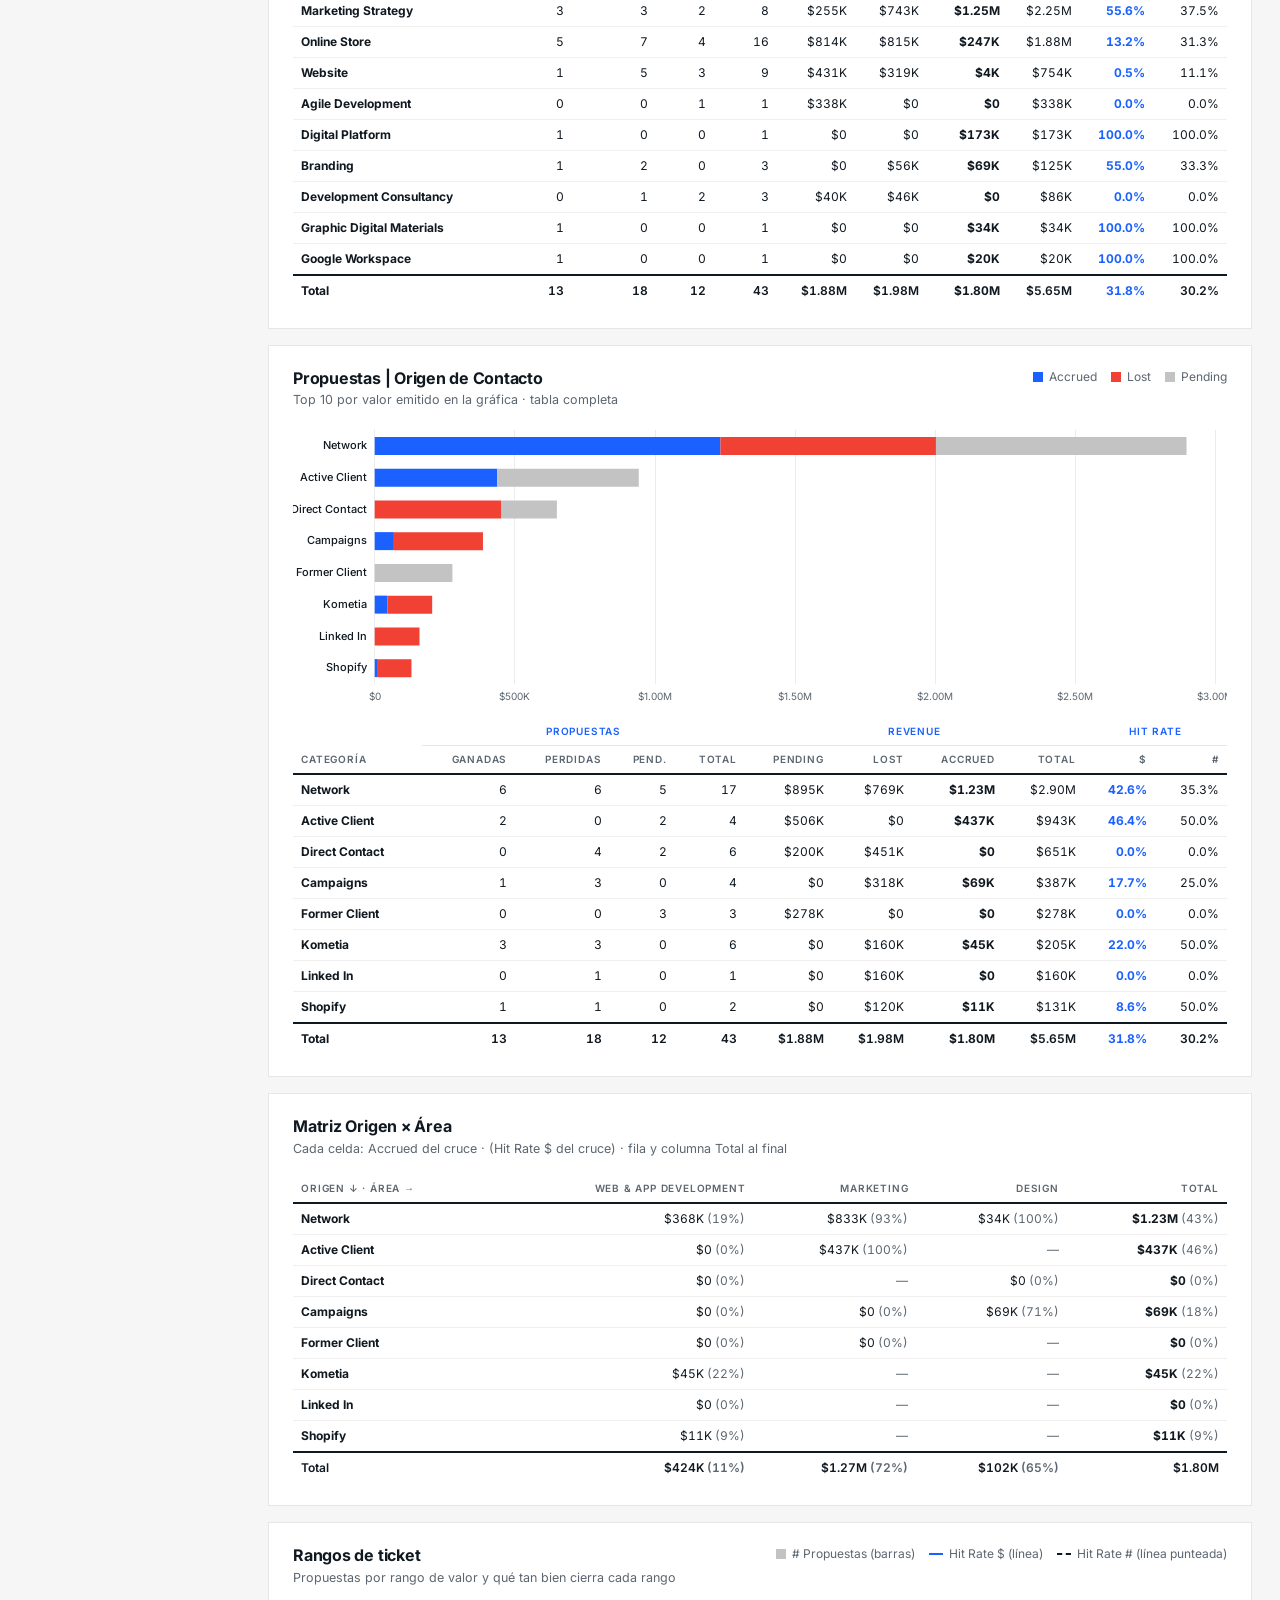
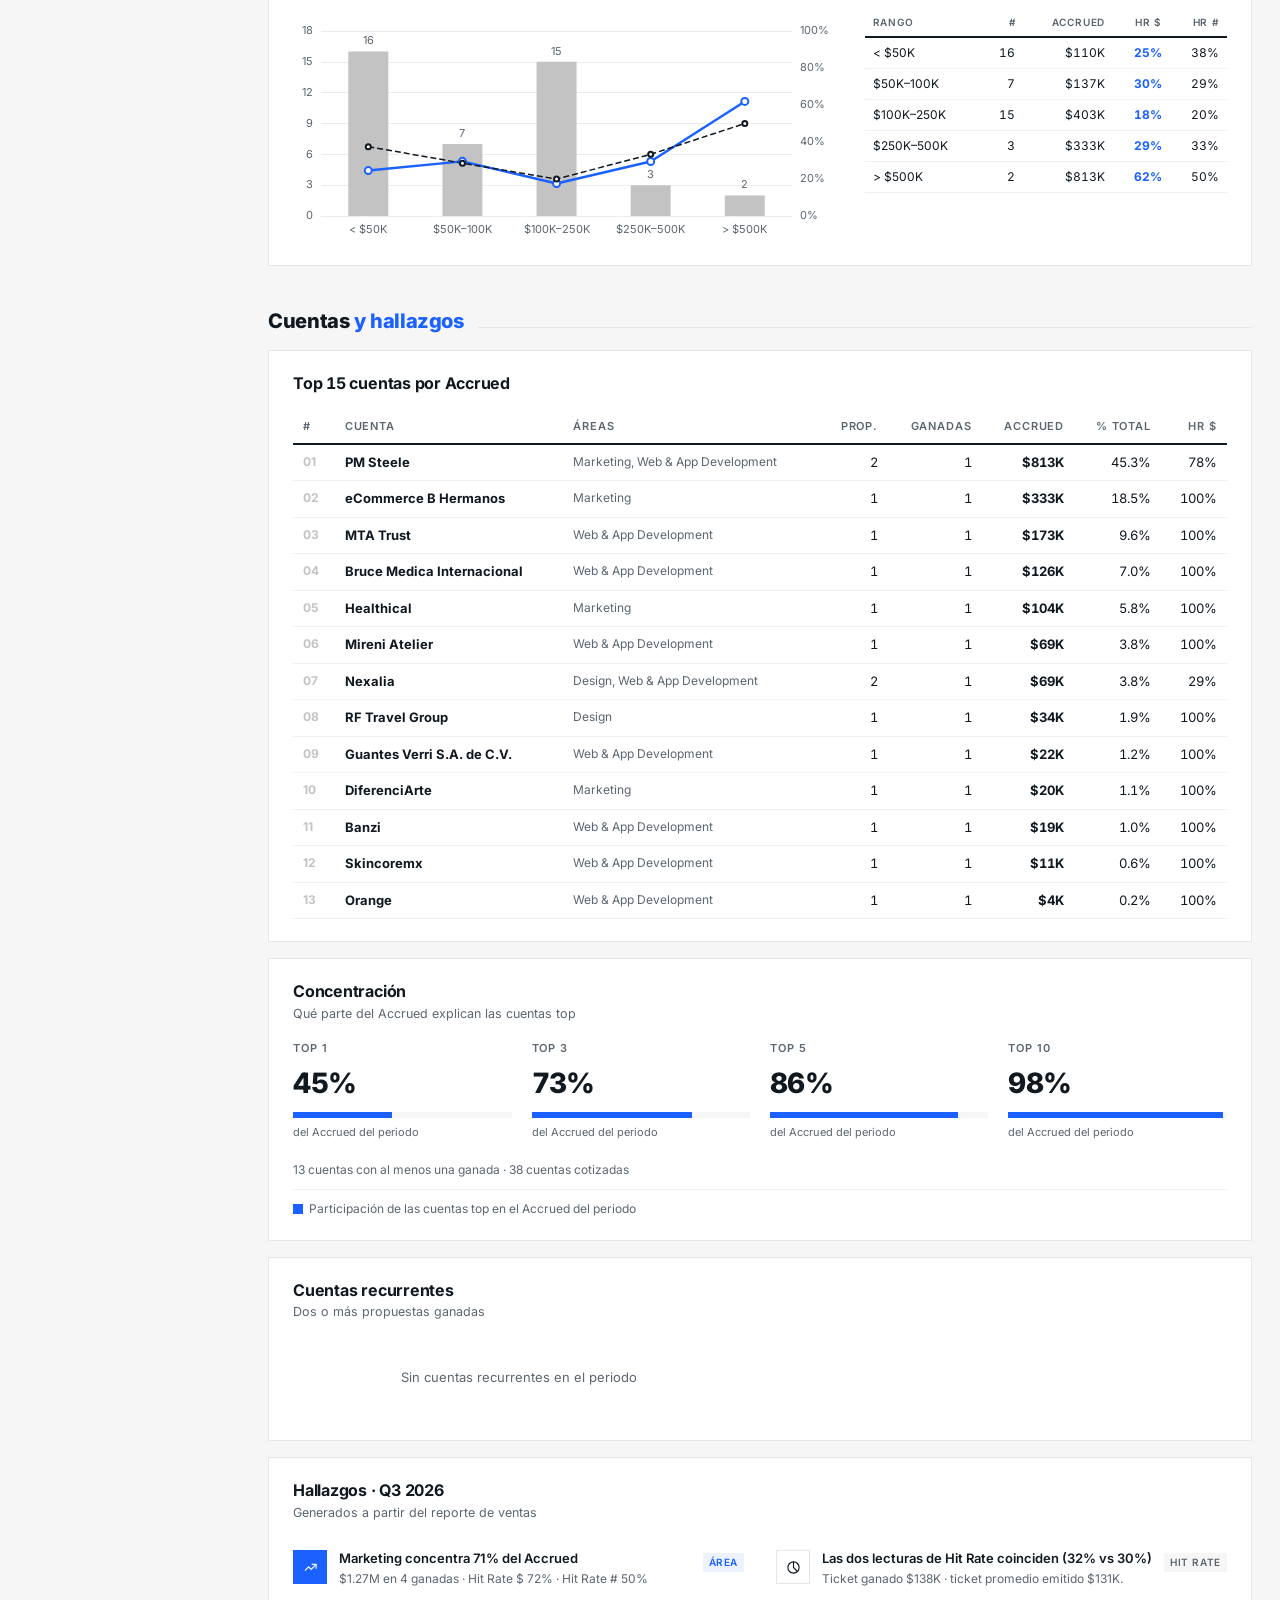
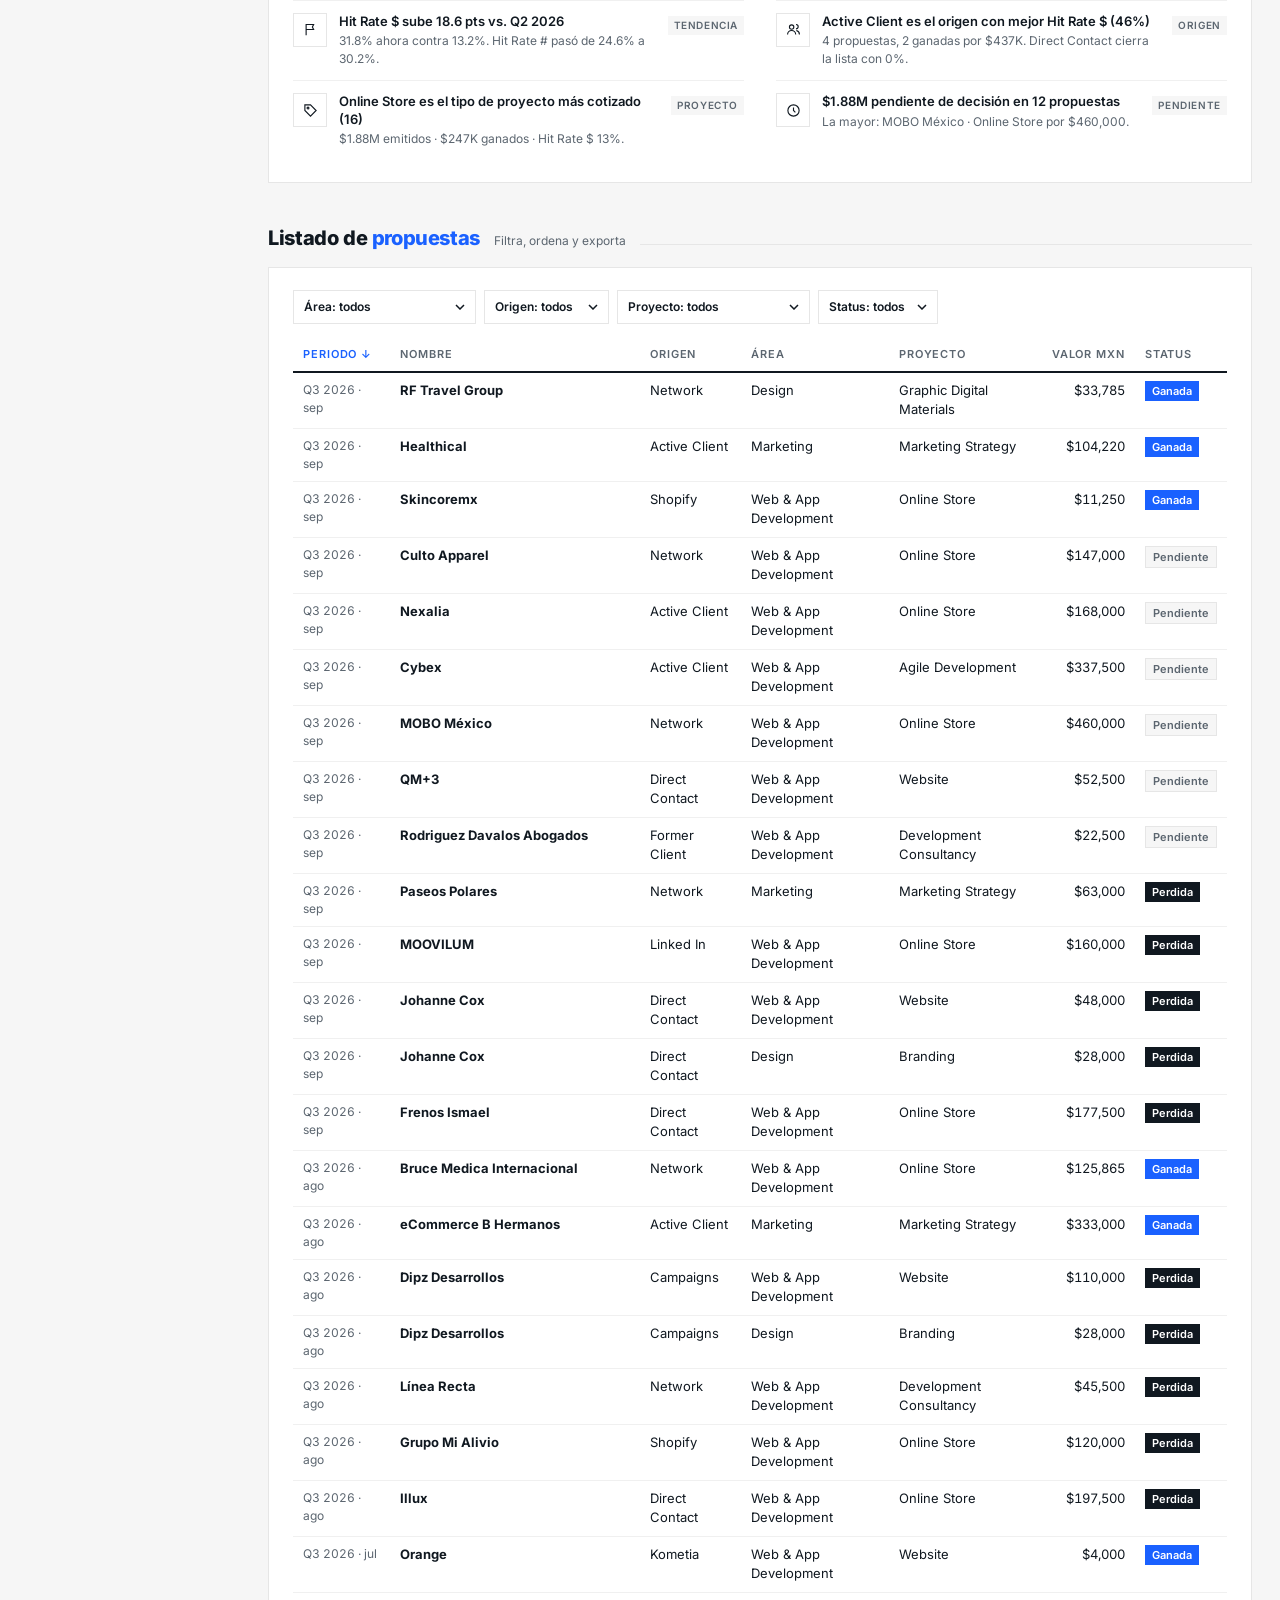
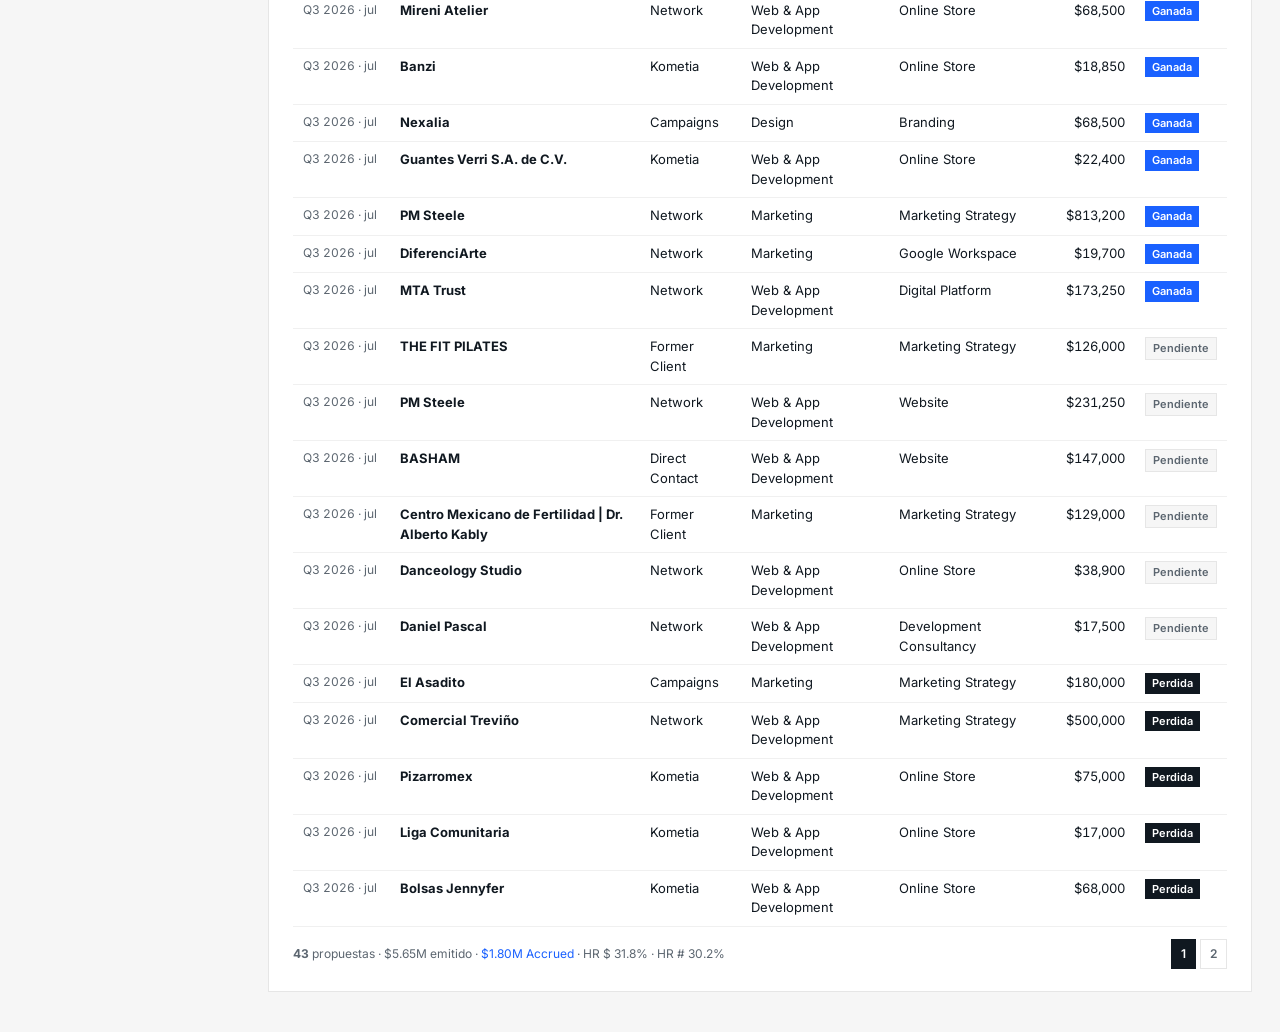
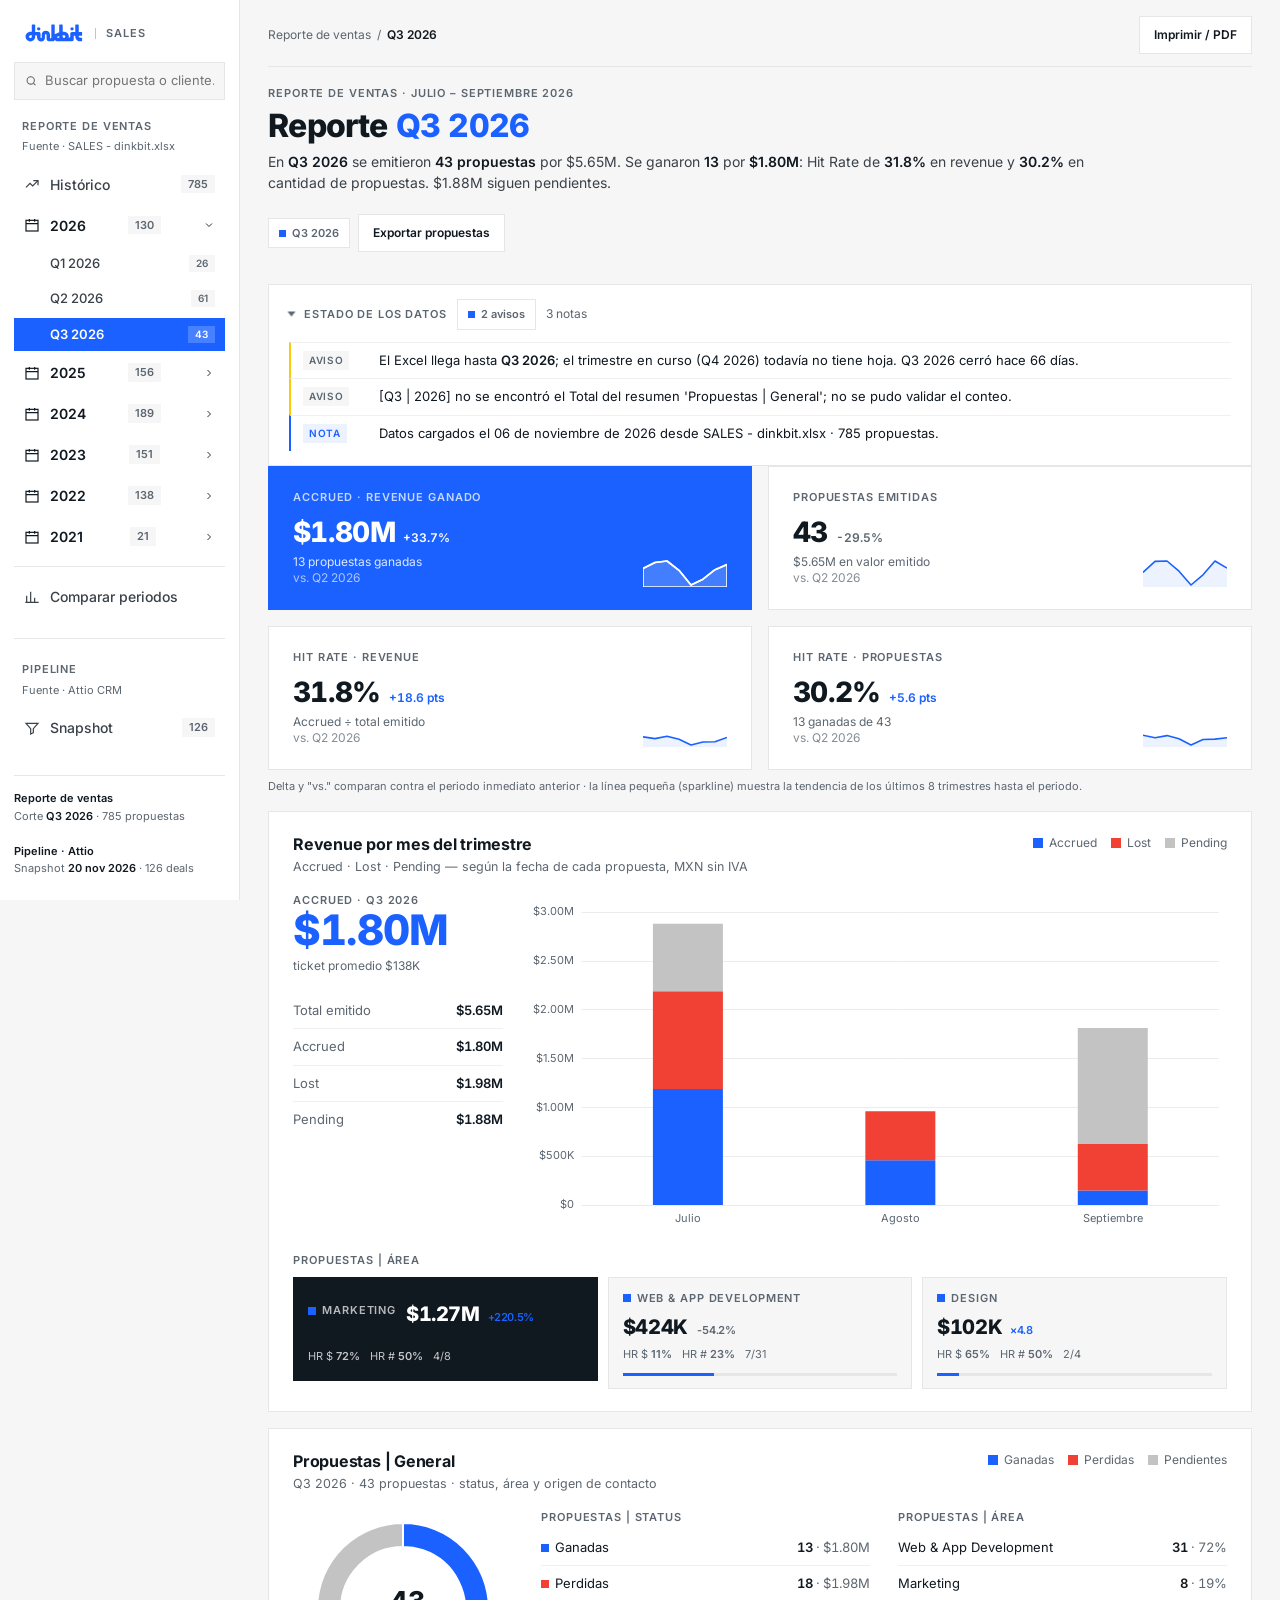
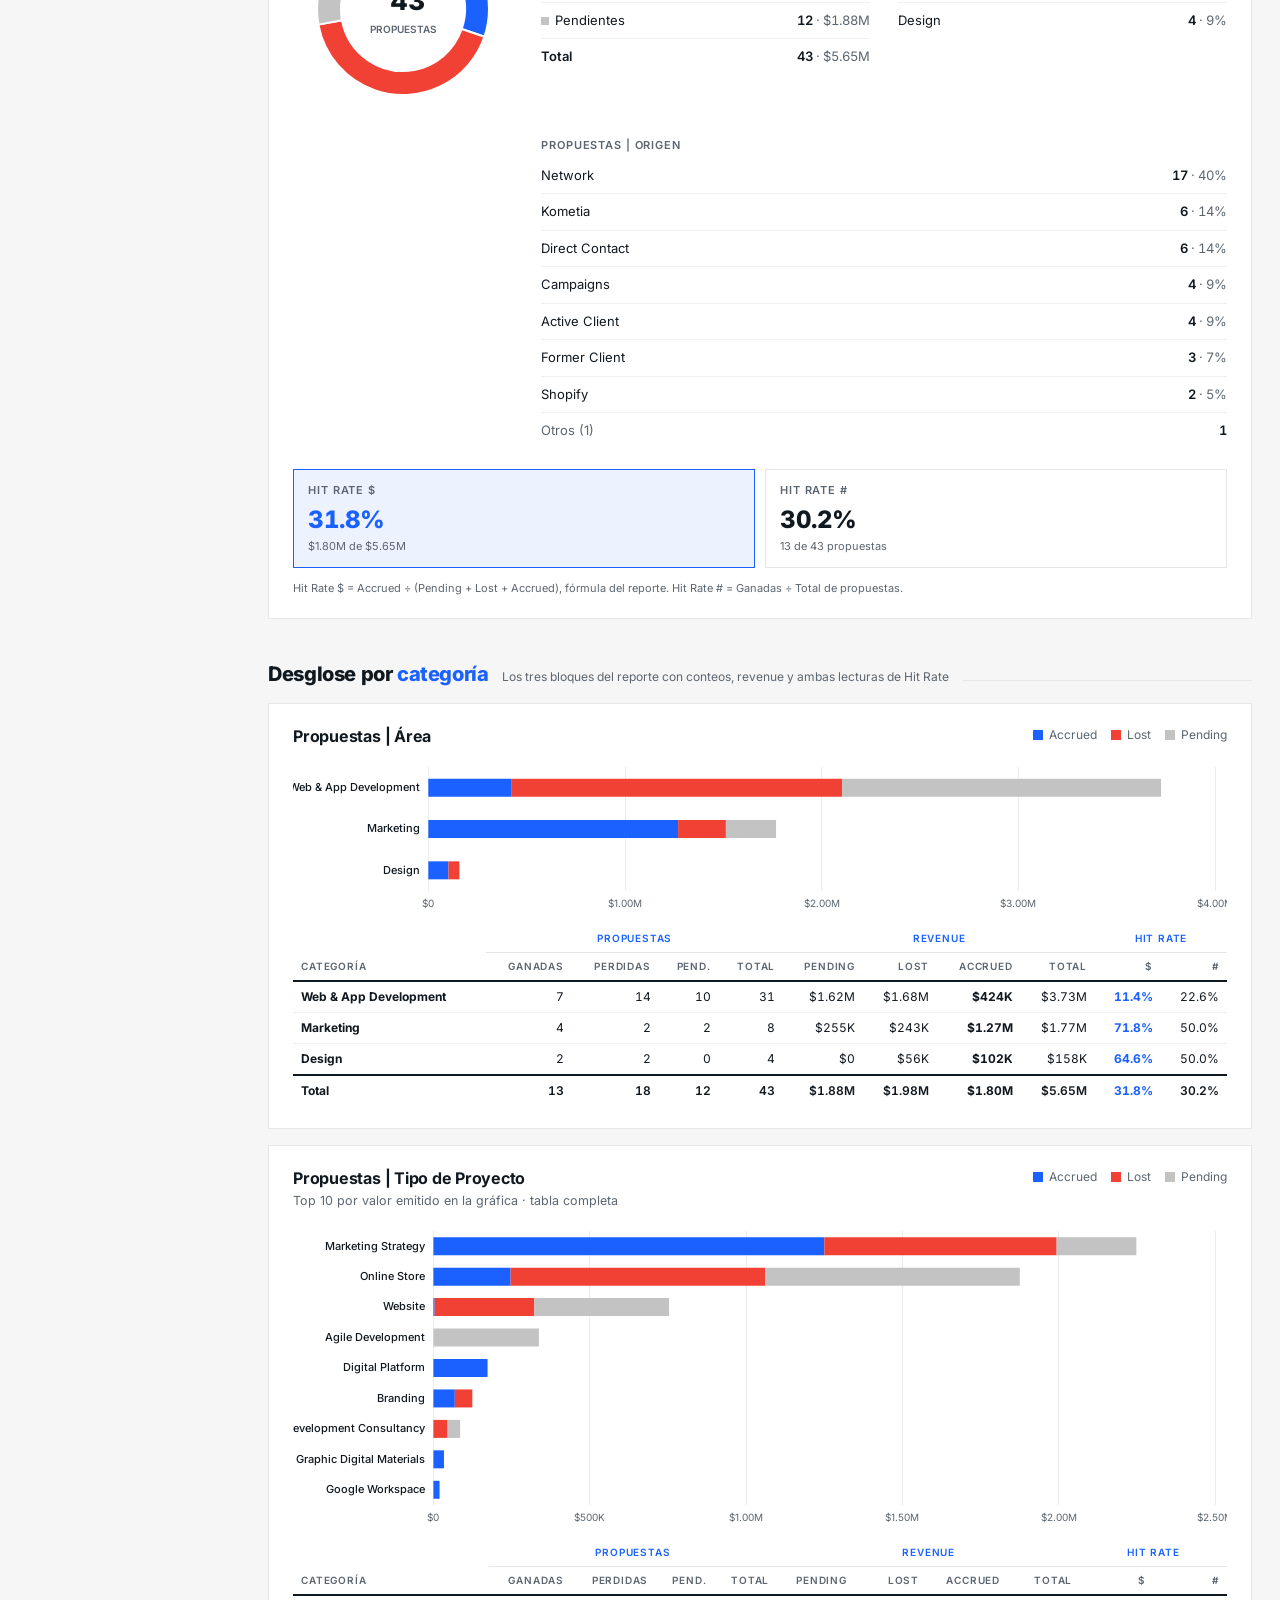
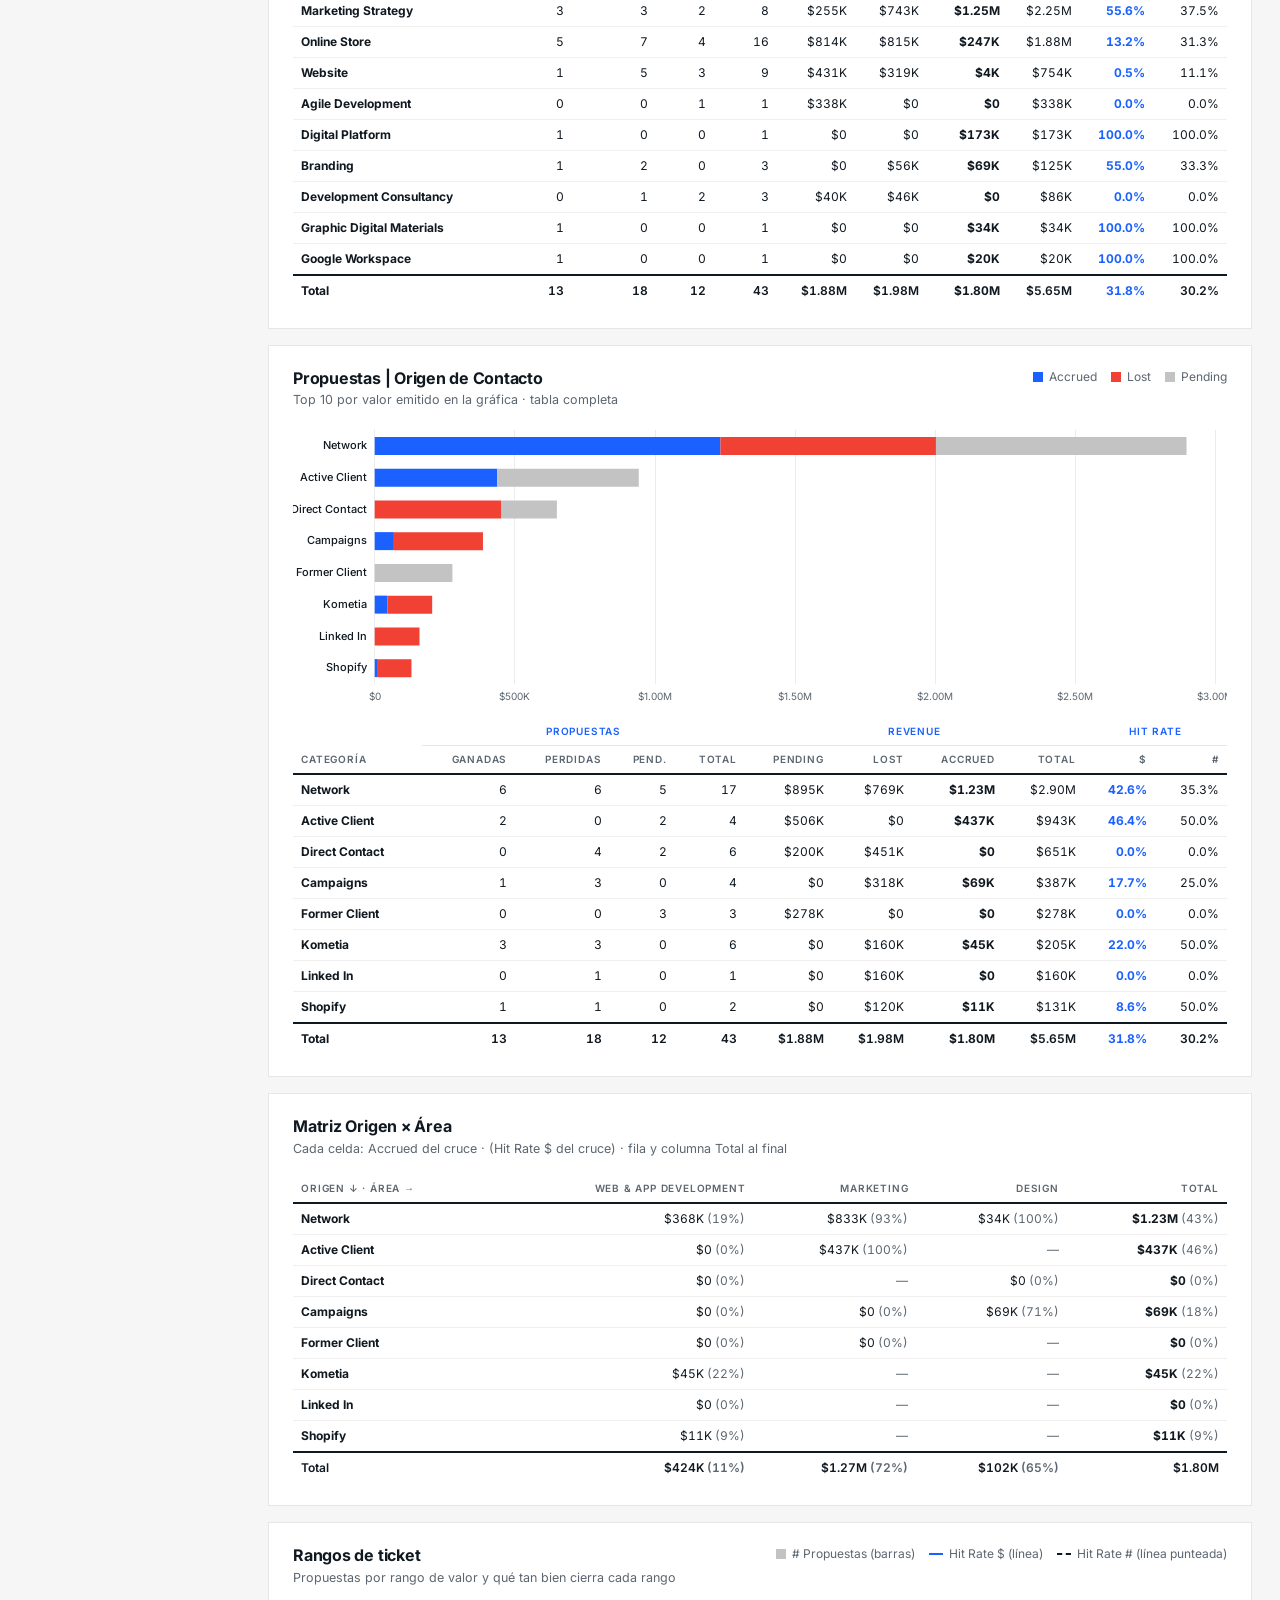
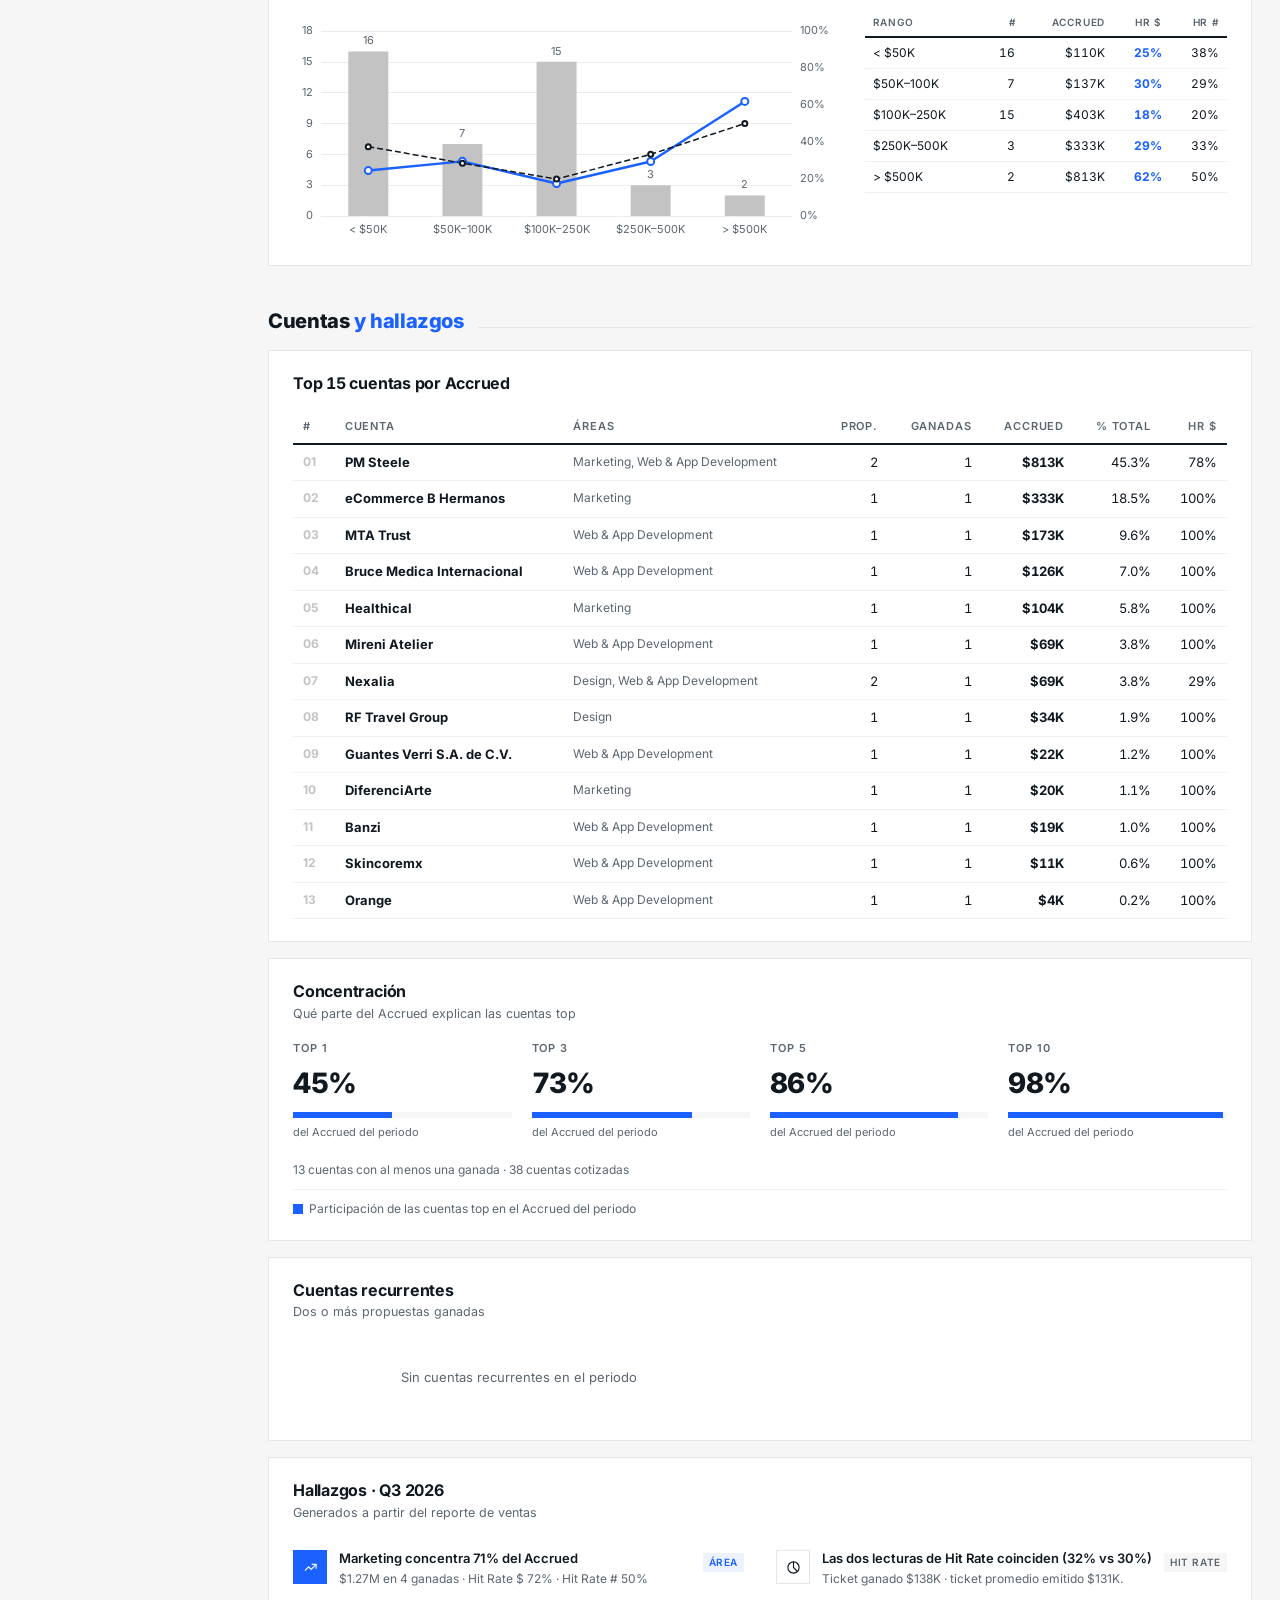
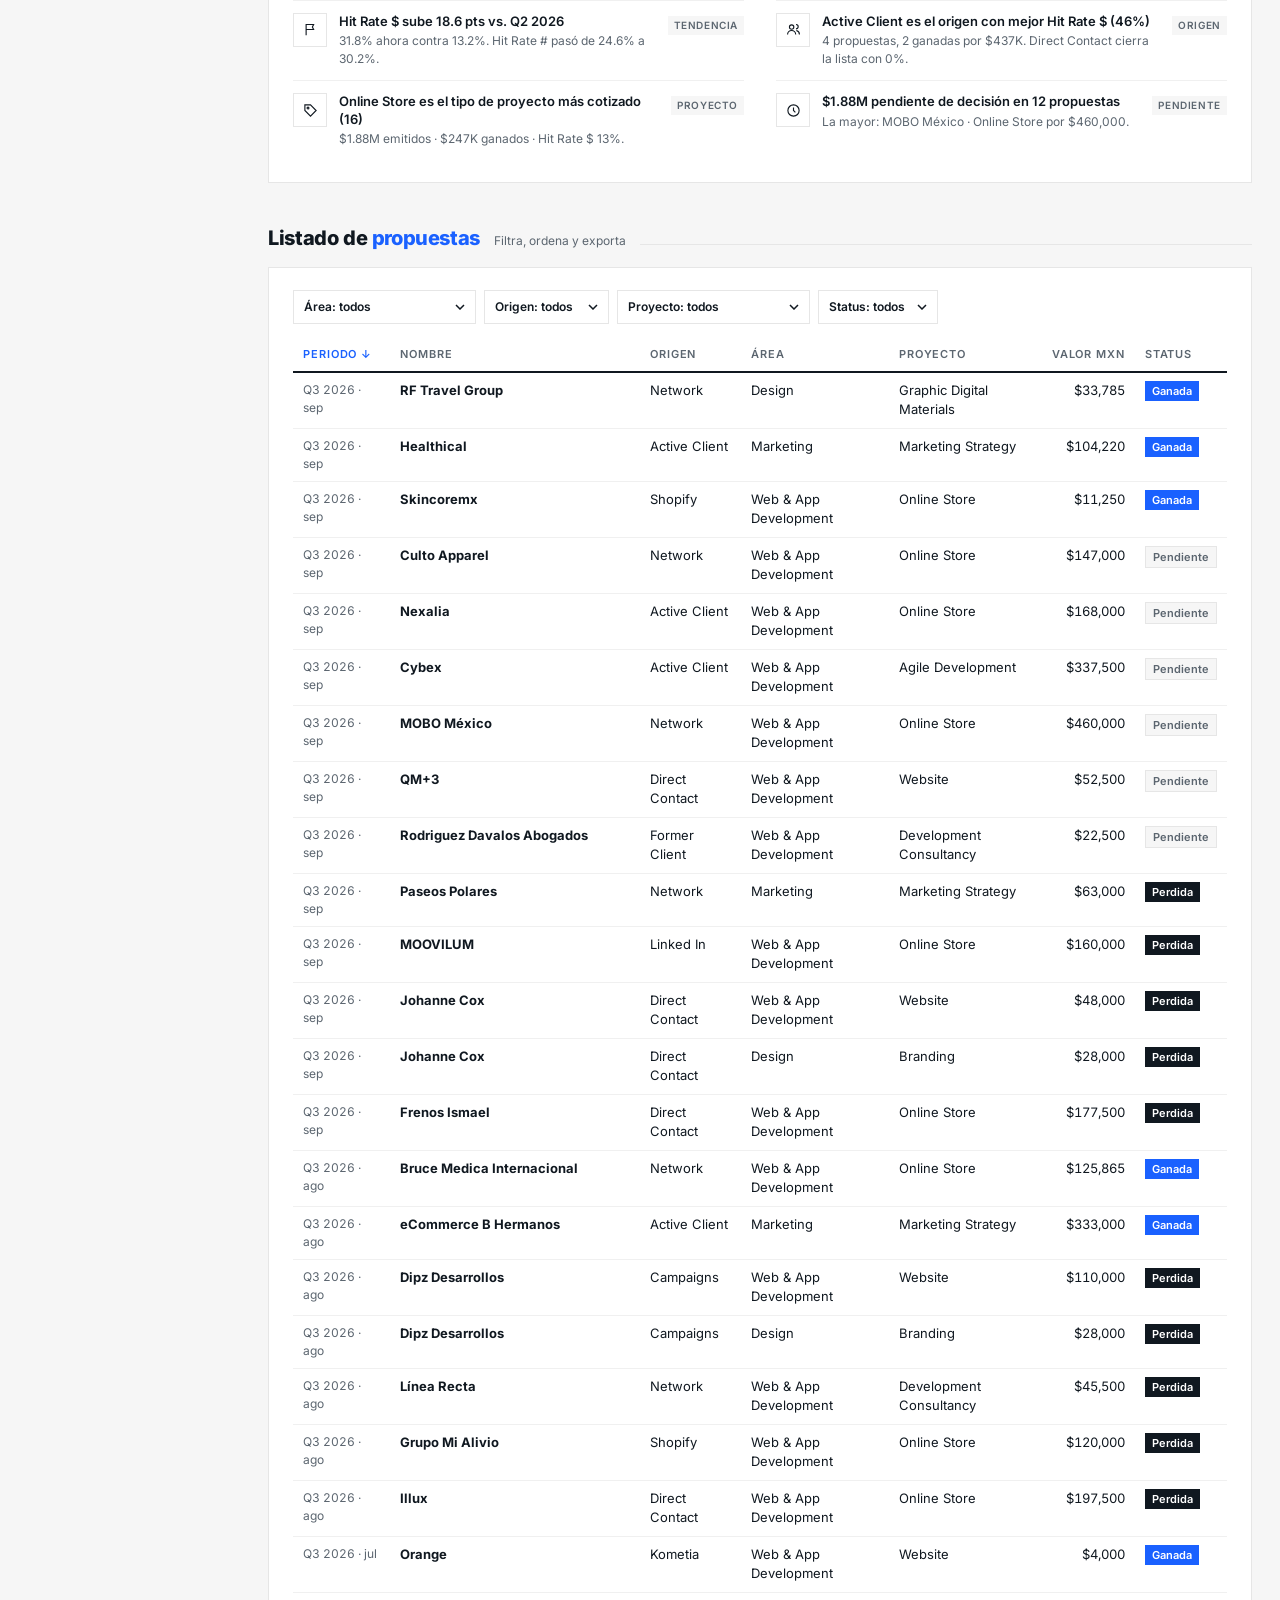
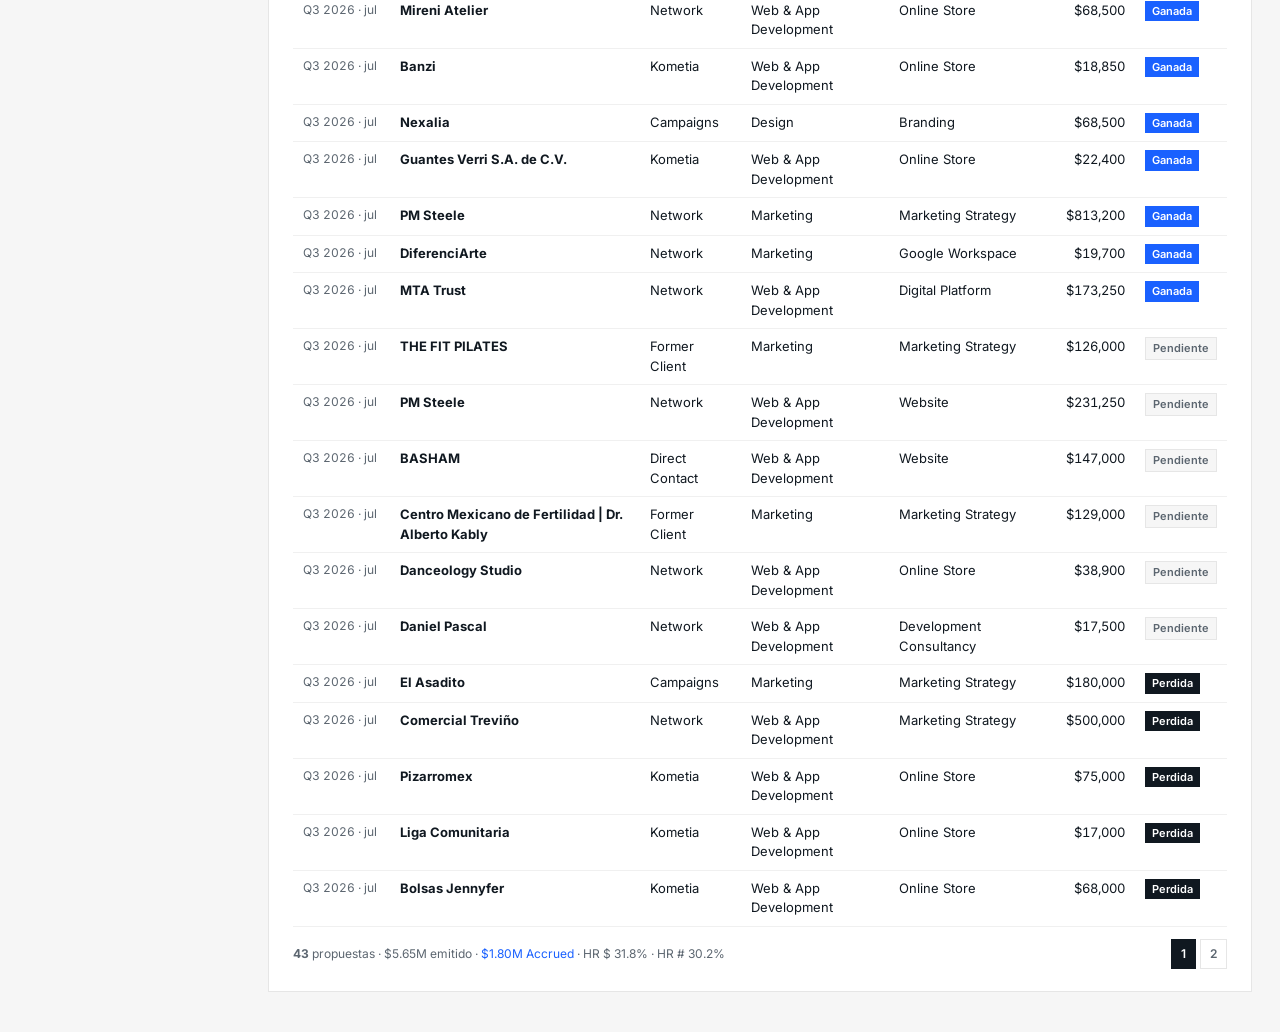
